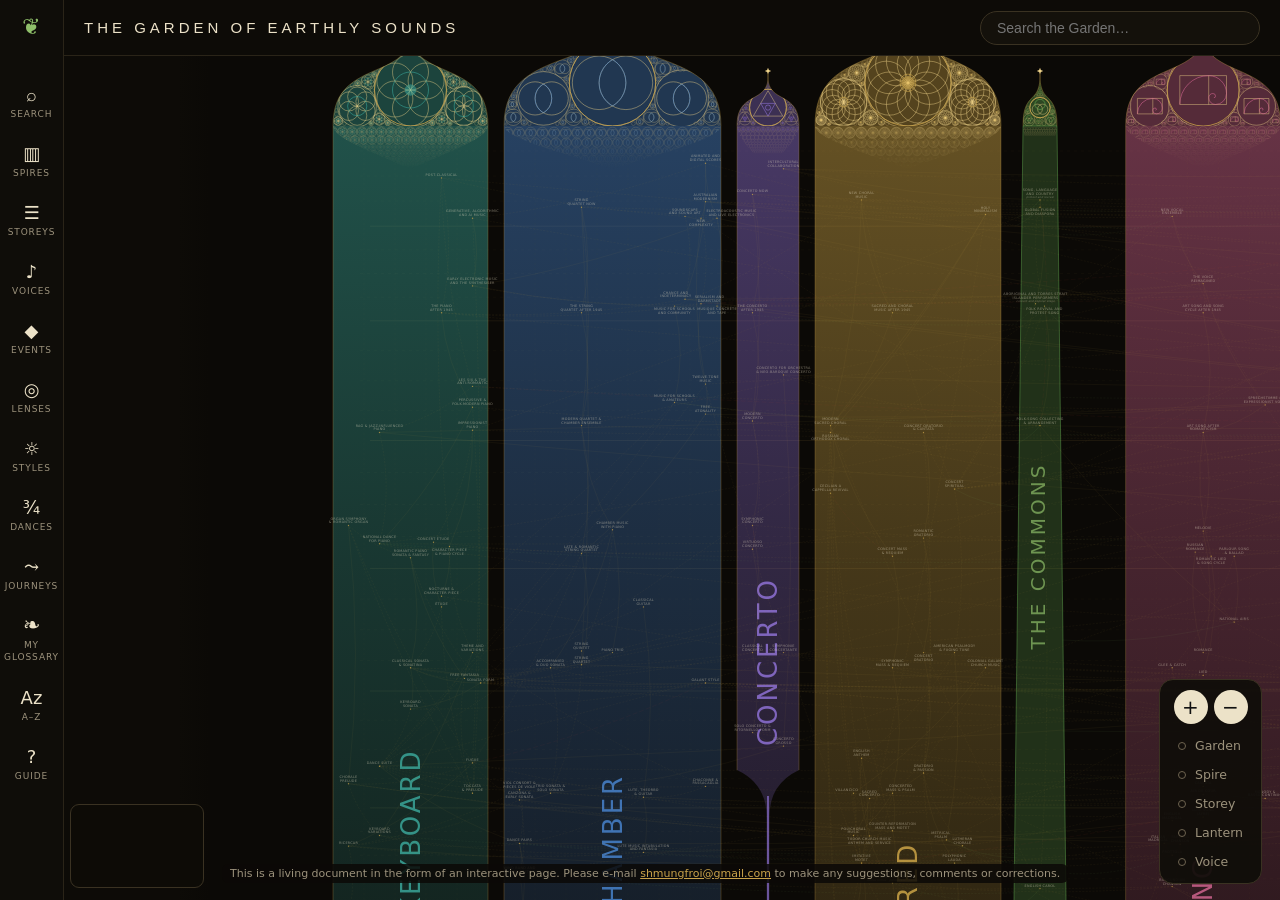
==== index.html @ 053114bb "The Nursery: first working version (WIP, not for main) The Branches and the Fruits with its first jo" ====
<!DOCTYPE html>
<html lang="en"><head><meta charset="utf-8"><link rel="icon" href="data:,"><meta name="viewport" content="width=device-width,initial-scale=1">
<title>The Garden of Earthly Sounds · 2D map</title>
<style>
@font-face{font-family:Outfit;src:url(fonts/Outfit-Regular.ttf)}
@font-face{font-family:Outfit;font-weight:700;src:url(fonts/Outfit-Bold.ttf)}
@font-face{font-family:"Poiret One";src:url(fonts/PoiretOne-Regular.ttf)}
:root{--ink:#0b0906;--panel:#12100b;--line:#2a2418;--gold:#c9a24a;--goldhi:#f0d48a;--ivory:#ece2c8;--muted:#9c927c;--red:#c8473b;--green:#8fbf6a;--rail:64px;--gut:146px;--top:56px}
*{box-sizing:border-box}
html,body{margin:0;height:100%;overflow:hidden;background:var(--ink);color:var(--ivory);font-family:Outfit,system-ui,sans-serif}
button{font:inherit;color:inherit}
.disp{font-family:"Poiret One",Outfit,sans-serif}

/* the map */
#map{position:absolute;left:calc(var(--rail) + var(--gut));top:var(--top);width:calc(100vw - var(--rail) - var(--gut));height:calc(100vh - var(--top));touch-action:none;cursor:grab;display:block}
body.pan #map{width:calc(100vw - var(--rail) - var(--gut) - 420px)}
#map.drag{cursor:grabbing}
#map #chrome,#map #gut text{display:none}
#map .fm{cursor:pointer} #map .crown{transition:opacity .25s} #map .lk,#map #evlayer path,#map #lens path{pointer-events:none}
#map .fm text{transition:opacity .25s}
#map.far .fm:not(.soil) text{opacity:0}
#map.far .fm.on:not(.soil) text,#map.far .fm.me:not(.soil) text,#map.far .fm.rtn:not(.soil) text{opacity:1}
#map.far .fm.on.fade:not(.soil) text{opacity:var(--fo,1)}      /* in a big web seen from afar, names fade with distance from the source */
#map .fm.rtn text{fill:var(--ivory);fill-opacity:1}
#map.near .famname{opacity:0;transition:opacity .3s}
#map.near .fm .moundname,#map.near .fm.on .moundname{opacity:0}
#map .famname{transition:opacity .3s}
/* focus: everything falls quiet, the chosen web lights in gold */
#map.focus .fm:not(.on):not(.me){opacity:.2}
#map.focus .lk{stroke-opacity:.035}
#map .lk.on{stroke:var(--goldhi);stroke-opacity:.95;stroke-width:.75}
#map .lk.on.i{stroke-width:.55;stroke-dasharray:.6 2.4}
#map .lk.on.r{stroke:var(--red)}
#map .lk.on.c{stroke:var(--green)}
#map .fm.on text{fill:var(--ivory);fill-opacity:1;opacity:1}
#map .fm.on circle{fill:var(--goldhi);fill-opacity:1}
#map .fm.me text{fill:var(--goldhi);fill-opacity:1;font-weight:700;opacity:1}
#map .fm.me circle{fill:var(--goldhi);fill-opacity:1;r:1.4px}
#map .fm:not(.soil):hover text{fill:var(--goldhi)}
#map .fm.hid text{opacity:0!important}

/* the frame: fixed on every side */
.rail{position:absolute;left:0;top:0;bottom:0;width:var(--rail);background:#0f0d09;border-right:1px solid var(--line);padding-top:72px;z-index:5}
.rail .logo{position:absolute;top:14px;left:0;width:100%;text-align:center;font-size:22px;color:var(--green)}
.rail button{all:unset;display:flex;flex-direction:column;align-items:center;gap:4px;width:100%;padding:12px 0;cursor:pointer;color:var(--ivory);font-size:18px}
.rail button small{font-size:9px;letter-spacing:.9px;color:var(--muted);text-transform:uppercase}
.rail button:hover,.rail button.on{color:var(--goldhi)} .rail button:focus-visible{outline:1px solid var(--gold)}
.top{position:absolute;left:var(--rail);right:0;top:0;height:var(--top);display:flex;align-items:center;gap:24px;padding:0 20px;background:#0d0b07;border-bottom:1px solid var(--line);z-index:8}
.top .t{letter-spacing:4px;font-size:15px;white-space:nowrap;color:var(--ivory)}
.crumbs{display:flex;align-items:center;gap:2px;font-size:13px;color:var(--muted);white-space:nowrap;overflow:hidden}
.crumbs button{all:unset;cursor:pointer;padding:3px 5px;border-radius:5px} .crumbs button:hover{color:var(--ivory);background:#1d1910}
.crumbs button.last{color:var(--goldhi)} .crumbs em{font-style:normal;color:#5d5546}
.search{margin-left:auto;position:relative}
.search input{width:280px;height:34px;border-radius:17px;border:1px solid #3a3222;background:#14110b;color:var(--ivory);padding:0 16px;font:14px Outfit,sans-serif;outline:none}
.search input:focus{border-color:var(--gold)}
#res{display:none;flex-direction:column;position:absolute;right:0;top:40px;width:340px;max-height:60vh;overflow:auto;background:var(--panel);border:1px solid #3a3222;border-radius:12px;display:none;z-index:9;padding:6px}
#res button{all:unset;display:block;width:100%;padding:7px 10px;border-radius:7px;cursor:pointer;font-size:14px}
#res button small{display:block;color:var(--muted);font-size:11.5px}
#res button:hover,#res button:focus{background:#221d13;outline:none}
.gut{position:absolute;left:var(--rail);top:var(--top);bottom:0;width:var(--gut);background:linear-gradient(90deg,#0d0b07 78%,#0d0b0700);z-index:3;pointer-events:none}
.era{position:absolute;left:var(--rail);width:calc(var(--gut) - 44px);text-align:right;z-index:4;cursor:pointer;line-height:1.15;padding:2px 0}
.era b{display:block;font-weight:400;font-size:12px;letter-spacing:1.8px;color:var(--gold)}
.era span{font-size:10px;color:var(--muted)}
.era:hover b,.era.cur b{color:var(--goldhi)} .era.cur b{text-decoration:underline;text-underline-offset:4px;text-decoration-color:#5d5546}
.tick{position:absolute;left:calc(var(--rail) + var(--gut) - 10px);width:10px;border-top:1px solid #4a4030;z-index:4}
.fam{position:absolute;top:var(--top);height:26px;display:flex;align-items:center;justify-content:center;font-size:11px;letter-spacing:2.4px;border-bottom:2px solid;background:#0d0b07e8;z-index:4;white-space:nowrap;cursor:pointer;overflow:visible}
.fam.n{font-size:9.5px;letter-spacing:.8px} .fam:hover,.fam.cur{background:#1a160e}
.mm{position:absolute;left:calc(var(--rail) + 6px);bottom:12px;width:calc(var(--gut) - 12px);height:84px;border:1px solid #3a3222;border-radius:9px;background:#0d0b07ee;z-index:5;overflow:hidden;cursor:pointer}
.mm svg{width:100%;height:100%;display:block}
.ladder{position:absolute;right:18px;bottom:16px;display:flex;flex-direction:column;gap:2px;background:#0f0d09ee;border:1px solid #3a3222;border-radius:14px;padding:8px;z-index:5}
body.pan .ladder{right:438px}
.ladder .pm{display:flex;gap:6px;justify-content:center;margin:2px 0 6px}
.ladder .pm button{all:unset;width:34px;height:34px;border-radius:50%;background:var(--ivory);color:#111;display:flex;align-items:center;justify-content:center;font-size:20px;cursor:pointer}
.ladder .pm button:hover{background:var(--goldhi)}
.ladder .rung{all:unset;display:flex;align-items:center;gap:9px;font-size:12.5px;color:var(--muted);padding:6px 10px;border-radius:8px;cursor:pointer}
.ladder .rung i{width:8px;height:8px;border-radius:50%;border:1.5px solid #6d6350}
.ladder .rung:hover{color:var(--ivory)} .ladder .rung.cur{color:#111;background:var(--goldhi)} .ladder .rung.cur i{border-color:#111;background:#111}
#hint{position:absolute;left:50%;bottom:30px;transform:translateX(-50%);background:#15120b;border:1px solid var(--gold);border-radius:18px;padding:7px 16px;font-size:14px;display:none;z-index:6;cursor:pointer;white-space:nowrap}
#hint .open{color:var(--goldhi);margin-left:4px} #hint .esc{color:var(--muted);font-size:11.5px;margin-left:12px;padding-left:12px;border-left:1px solid #3a3222} #hint:hover .open{text-decoration:underline}
#hint b{color:var(--goldhi);font-weight:500} #hint:hover{background:#221d13}
aside{position:absolute;right:0;top:var(--top);bottom:0;width:420px;background:var(--panel);border-left:1px solid var(--line);padding:22px 26px 40px;overflow:auto;z-index:6;display:none;font-size:14.5px;line-height:1.58}
body.pan aside{display:block}
aside .x{position:absolute;right:14px;top:14px;all:unset;position:absolute;right:16px;top:14px;width:30px;height:30px;border-radius:50%;border:1px solid #3a3222;display:flex;align-items:center;justify-content:center;cursor:pointer}
aside .k{padding-right:40px;font-size:10.5px;letter-spacing:2px;color:var(--muted);text-transform:uppercase}
aside h1{font:400 30px "Poiret One",Outfit,sans-serif;letter-spacing:1px;margin:8px 0 2px;color:var(--goldhi);line-height:1.15}
aside .d{color:var(--muted);margin:0 0 10px}
aside .tags span{font-size:11px;color:#111;border-radius:10px;padding:2px 9px;margin:0 6px 6px 0;display:inline-block}
aside h4{font-size:10.5px;letter-spacing:2px;color:var(--gold);font-weight:500;margin:18px 0 7px;text-transform:uppercase}
aside .chips button{all:unset;display:inline-block;border:1px solid #3a3222;border-radius:13px;padding:2px 11px;margin:0 6px 7px 0;font-size:13px;cursor:pointer}
aside .chips button:hover{border-color:var(--gold);color:var(--goldhi)}
aside ol{padding-left:18px;margin:0} aside li{margin-bottom:6px} aside li small{color:var(--muted)}
aside b{color:var(--goldhi);font-weight:500}
.sheet{position:absolute;left:var(--rail);top:var(--top);width:300px;max-height:calc(100% - var(--top) - 20px);overflow:auto;background:var(--panel);border:1px solid #3a3222;border-left:0;border-radius:0 12px 12px 0;z-index:7;display:none;padding:12px}
.sheet.open{display:block}
.sheet h3{font:400 15px "Poiret One",sans-serif;letter-spacing:2px;color:var(--gold);margin:4px 6px 10px}
.sheet button{all:unset;display:block;width:100%;padding:6px 8px;border-radius:7px;cursor:pointer;font-size:14px}
.sheet button:hover{background:#221d13;color:var(--goldhi)} .sheet button small{color:var(--muted);margin-left:6px}
.sheet p{font-size:13.5px;line-height:1.55;margin:6px}
.sheet .sw{display:inline-block;width:22px;border-top:2px solid var(--gold);vertical-align:middle;margin-right:8px}
aside .x{z-index:2}
aside a{color:var(--goldhi)} aside a:hover{color:var(--ivory)}
aside .lin{font-size:12px;color:var(--muted);margin:4px 0 12px}
aside .alias{font-style:italic;color:var(--muted);margin:-6px 0 8px}
aside .tags{display:flex;flex-wrap:wrap;align-items:center;gap:6px;margin:4px 0 6px}
aside .tags span{color:#fff;margin:0}
aside .tags .mn{background:none;color:var(--ivory);border:1px solid #3a3222;border-radius:10px}
aside .kind-b{all:unset;cursor:pointer;font-size:11px;border:1px solid var(--gold);color:var(--gold);border-radius:10px;padding:1px 9px}
aside .kdef{font-size:13px;background:#1a160e;border-left:2px solid var(--gold);padding:8px 10px;margin:6px 0}
aside .kdef cite{display:block;font-size:11px;color:var(--muted);margin-top:4px}
aside .cnotice,aside .pnotice{font-size:13px;background:#24120f;border:1px solid #6b2a22;border-radius:8px;padding:9px 11px;margin:10px 0}
aside .voice{margin:12px 0;padding:6px 14px;border-left:2px solid var(--green);font-style:italic}
aside .voice cite{display:block;font-style:normal;font-size:12px;color:var(--muted)}
aside .brief{margin-top:10px}
aside h3{font:400 17px "Poiret One",Outfit,sans-serif;letter-spacing:2.4px;color:var(--gold);text-transform:uppercase;margin:24px 0 10px;padding-top:12px;border-top:1px solid var(--line)}
aside .plist{padding-left:20px} aside .plist li{margin-bottom:12px}
aside .plist b{font-weight:500;color:var(--ivory)} aside .plist .core{color:var(--goldhi);font-style:normal}
aside .plist .by{display:block;font-size:12.5px;color:var(--muted)} aside .plist .wn{font-size:12.5px;margin:2px 0}
aside .acts{display:flex;flex-wrap:wrap;gap:6px;margin-top:4px}
aside .acts a,aside .acts .pending{font-size:12px;border:1px solid #3a3222;border-radius:12px;padding:1px 10px;color:var(--goldhi);text-decoration:none}
aside .acts a:hover{border-color:var(--gold)} aside .acts .pending{color:var(--muted)} aside .acts .sp{color:var(--green)}
aside .pnote,aside .status,aside .nsw-note{font-size:12px;color:var(--muted)}
aside .hear{padding-left:18px} aside .hear li{margin-bottom:4px}
aside .els{display:flex;flex-wrap:wrap;gap:6px;margin:10px 0}
aside .els>button{all:unset;cursor:pointer;font-size:12.5px;border:1px solid var(--gold);color:var(--goldhi);border-radius:13px;padding:2px 11px}
aside .els>button.more{border-style:dashed;color:var(--ivory)} aside .els>button[aria-expanded=true]{background:var(--gold);color:#111}
aside .ecard-slot{flex:1 1 100%}
aside .ecard,aside .gdef{position:relative;background:#1a160e;border:1px solid #3a3222;border-radius:10px;padding:10px 32px 10px 12px;margin:6px 0;font-size:13.5px}
aside .edef{color:var(--muted);font-size:13px} aside .gex{font-style:italic;color:var(--muted)}
aside .gx{all:unset;cursor:pointer;position:absolute;right:10px;top:6px;color:var(--muted)}
aside .ecard .tags span,aside .ecard .tags .kw{font-size:12px;border:1px solid #3a3222;border-radius:10px;padding:1px 8px;color:var(--ivory);background:none}
aside button.kw{all:unset;cursor:pointer;color:var(--goldhi);border-bottom:1px dotted var(--gold)}
aside .gel{display:inline-flex;gap:4px;margin-left:6px} aside .gel i{font-style:normal;font-size:10.5px;color:var(--green);border:1px solid #3d5a2c;border-radius:8px;padding:0 6px}
aside .box{background:#15120b;border:1px solid #3a3222;border-radius:10px;padding:10px 12px;margin:10px 0}
aside .box small{display:block;font-size:10.5px;letter-spacing:1.6px;text-transform:uppercase;color:var(--gold);margin-bottom:4px}
aside .box.q{border-color:#6b2a22} aside .box.q small{color:#e3796d}
aside .qs{padding-left:20px} aside .qs li{margin-bottom:16px}
aside .qm{display:flex;flex-wrap:wrap;align-items:center;gap:6px;font-size:11px}
aside .qm .st{background:var(--gold);color:#111;border-radius:8px;padding:0 7px}
aside .qm .crs{border:1px solid #6b2a22;color:#e3796d;border-radius:8px;padding:0 7px}
aside .qm .verb{color:var(--goldhi);text-transform:uppercase;letter-spacing:1.2px}
aside .qt{margin:4px 0} aside .m1y11{font-size:13px;color:var(--muted)} aside .lw{font-size:12.5px;color:var(--muted)}
aside .lw a{color:var(--goldhi)}
aside details summary{cursor:pointer;color:var(--goldhi);font-size:13px;margin:6px 0}
aside .research{margin:8px 0 2px;padding:6px 12px;border-left:2px solid var(--green);background:#11140c;border-radius:0 8px 8px 0} aside .research small{display:block;font-size:10.5px;letter-spacing:1.6px;text-transform:uppercase;color:var(--green)} aside .research p{margin:3px 0 0;font-size:13.5px;line-height:1.5}
aside details.sec{border-top:1px solid var(--line);margin-top:20px;padding-top:10px}
aside details.sec>summary{font:400 17px "Poiret One",Outfit,sans-serif;letter-spacing:2.4px;color:var(--gold);text-transform:uppercase}
aside details.nsw{background:#14120c;border:1px solid #3a3222;border-radius:10px;padding:6px 12px;margin:20px 0 6px}
aside .nsw-in{font-size:13px} aside .nsw-in ul{padding-left:18px;margin:2px 0 8px} aside .nsw-in code{font-size:11px;color:var(--green)}
aside .nsw-x table{border-collapse:collapse;font-size:12px;width:100%} aside .nsw-x th,aside .nsw-x td{border:1px solid #2a2418;padding:3px 5px;text-align:left;vertical-align:top} aside .nsw-x th{color:var(--gold);font-weight:500} aside .nsw-in h4.cl-h{font-size:11px;letter-spacing:2px;text-transform:uppercase;color:var(--gold);margin:14px 0 4px;font-weight:500} aside .nsw-x select.cl-pick{margin:6px 0;max-width:100%;background:#14120c;color:inherit;border:1px solid #3a3222;border-radius:6px;padding:3px 6px;font:inherit;font-size:12px}
aside .tnote{font-size:13.5px;background:#14120c;border-left:2px solid var(--gold);padding:8px 10px}
aside .people,aside .about{margin:10px 0} aside .people small,aside .about small,aside .conn-g small,aside .thread small{display:block;font-size:10.5px;letter-spacing:1.6px;text-transform:uppercase;color:var(--gold);margin-bottom:2px}
aside .conn-g{margin:10px 0} aside .conn-g ul{list-style:none;padding:0;margin:0}
aside .conn-g li{margin:0 0 8px} aside .conn-g .why{display:block;font-size:12.5px;color:var(--muted);margin-top:2px}
aside .lk-b{all:unset;cursor:pointer;color:var(--goldhi);border-bottom:1px solid #5d5546} aside .lk-b:hover{border-color:var(--gold)}
aside .conn-g .ev{font-weight:500;color:var(--ivory)}
aside .thread{background:#14120c;border:1px solid #3a3222;border-radius:10px;padding:8px 12px;margin:10px 0;font-size:13.5px}
aside .thread-nav{display:flex;justify-content:space-between;gap:10px;font-size:13px}
aside .adapt{font-size:13.5px} aside .adapt em{display:block;color:var(--muted)}
aside .src{font-size:12px;color:var(--muted);padding-left:18px}
aside .respect{font-size:12px;color:var(--muted);border-top:1px solid var(--line);margin-top:24px;padding-top:12px}
#map #thread .thr-glow{fill:none;stroke:var(--goldhi);stroke-opacity:.18;stroke-width:3.2;stroke-linecap:round}
#map #thread .thr-line{fill:none;stroke:var(--goldhi);stroke-opacity:.95;stroke-width:.9;stroke-linecap:round}
#map #thread .thr-ring{fill:none;stroke:var(--goldhi);stroke-width:.6} #map #thread .thr-ring.first{stroke-width:1.1}
aside .voice-b{all:unset;cursor:pointer;color:var(--ivory);border-bottom:1px dotted var(--gold)} aside .voice-b:hover{color:var(--goldhi)}
aside .wins{display:flex;flex-wrap:wrap;gap:6px}
aside .win-b{all:unset;cursor:pointer;font-size:12.5px;border:1px solid #3a3222;border-radius:13px;padding:2px 10px} aside .win-b small{color:var(--muted)}
aside .win-b.core{border-color:var(--gold);color:var(--goldhi)} aside .win-b.wm{box-shadow:inset 3px 0 0 #e46d9c} aside .win-b:hover{background:#221d13}
aside .vt{font-size:11px;border-radius:10px;padding:1px 9px;border:1px solid} aside .vt.w{border-color:#e46d9c;color:#f2a3c2} aside .vt.r{border-color:var(--green);color:var(--green)}
aside .thr{padding-left:20px} aside .thr>li{margin-bottom:14px} aside .thr-h small{color:var(--muted);font-size:12px}
aside .thr-w{margin:6px 0 0 2px;font-size:13.5px} aside .thr-w b{font-weight:500} aside .thr-w .by{display:inline;color:var(--muted);margin-left:6px;font-size:12.5px}
.sheet .vf{width:100%;height:32px;border-radius:16px;border:1px solid #3a3222;background:#14110b;color:var(--ivory);padding:0 12px;font:13.5px Outfit,sans-serif;margin-bottom:8px;outline:none}
.sheet .vopts{display:flex;flex-wrap:wrap;gap:10px;font-size:12.5px;color:var(--muted);margin:0 4px 8px} .sheet .vopts input{accent-color:#c9a24a}
#res .vres{color:var(--goldhi);order:2} #res .eres{order:3} #res .eres{color:#e8c46a}
#evs .evd{all:unset;position:absolute;width:7px;height:7px;transform:rotate(45deg);background:var(--gold);border:1px solid #0b0906;cursor:pointer;z-index:4;opacity:.8}
#evs .evd:hover,#evs .evd.on{background:var(--goldhi);opacity:1;box-shadow:0 0 0 2px #f0d48a55}
#tmark{position:absolute;left:calc(var(--rail) + var(--gut) + 6px);max-width:300px;text-align:left;font-size:11px;color:var(--goldhi);background:#0d0b07;padding:1px 4px;border-radius:4px;display:none;z-index:5;pointer-events:none;white-space:nowrap;overflow:hidden;text-overflow:ellipsis}
#map #timeline{stroke:var(--goldhi);stroke-opacity:.35;stroke-width:.35;stroke-dasharray:2 2;display:none;pointer-events:none}
#map #evlayer .ev-line{stroke:var(--goldhi);stroke-opacity:.55;stroke-width:.5;stroke-dasharray:3 2}
#map #evlayer .ev-link{fill:none;stroke:var(--goldhi);stroke-opacity:.5;stroke-width:.45;stroke-dasharray:1 1.6}
#map #evlayer .ev-ring{fill:none;stroke:var(--goldhi);stroke-width:.6}
aside .ev-b{color:#e8c46a} aside .evto{list-style:none;padding:0} aside .evto li{margin-bottom:8px} aside .evto small{color:var(--muted)}
/* F5 lenses: matching lanterns keep their light and wear a ring; the rest fall quiet */
#map.lensed:not(.focus) .fm:not(.ln):not(.soil){opacity:.22}
#map #lens circle{fill:none;stroke-width:.55;pointer-events:none} #map.focus #lens{opacity:.4}
#map #lens .rt-line{fill:none;stroke:var(--goldhi);stroke-width:.6;stroke-dasharray:2.2 1.6;stroke-opacity:.85}
#map #lens .rt-dot{fill:#0b0906;stroke:var(--goldhi);stroke-width:.5} #map #lens .rt-n{font:700 2.1px Outfit,sans-serif;fill:var(--goldhi);text-anchor:middle;dominant-baseline:central;pointer-events:none}
#lensbar{position:absolute;right:18px;top:calc(var(--top) + 34px);display:none;flex-wrap:wrap;justify-content:flex-end;gap:6px;max-width:calc(100vw - var(--rail) - var(--gut) - 360px);z-index:5}
body.pan #lensbar{right:438px;max-width:calc(100vw - var(--rail) - var(--gut) - 780px)}
#lensbar span{display:inline-flex;align-items:center;gap:6px;font-size:12px;background:#0f0d09ee;border:1px solid #3a3222;border-radius:13px;padding:2px 4px 2px 10px}
#lensbar span i{width:9px;height:9px;border-radius:50%;border:1.6px solid var(--lc)} #lensbar small{color:var(--muted)}
#lensbar button{all:unset;cursor:pointer;width:18px;height:18px;border-radius:50%;text-align:center;line-height:17px;color:var(--muted)} #lensbar button:hover{color:var(--goldhi);background:#221d13}
.sheet .lz{display:flex;align-items:center;gap:10px;padding:7px 8px;border-radius:7px;cursor:pointer;font-size:14px}
.sheet .lz:hover{background:#221d13} .sheet .lz input{accent-color:#c9a24a;margin:0} .sheet .lz i{width:11px;height:11px;border-radius:50%;border:2px solid var(--lc);flex:none}
.sheet .lz small{margin-left:auto;color:var(--muted);font-size:12px;white-space:nowrap}
.sheet h4{font-size:10.5px;letter-spacing:2px;color:var(--gold);font-weight:500;margin:16px 6px 6px;text-transform:uppercase}
.sheet select{width:100%;height:34px;border-radius:8px;border:1px solid #3a3222;background:#14110b;color:var(--ivory);font:13px Outfit,sans-serif;padding:0 8px;outline:none} .sheet select:focus{border-color:var(--gold)}
.sheet select option,.sheet select optgroup{background:#14110b;color:var(--ivory)}
.sheet .nres{font-size:12.5px;color:var(--muted);margin:8px 6px} .sheet .nres b{color:var(--goldhi);font-weight:500}
.sheet .stops button{font-size:13px;padding:5px 8px} .sheet .stops button em{font-style:normal;color:var(--gold);margin-right:8px;font-size:11.5px}
.sheet .lnote{font-size:12px;color:var(--muted);margin:12px 6px 0;line-height:1.5}
#map #hit path{fill:none;stroke:#000;stroke-opacity:0;stroke-width:14px;vector-effect:non-scaling-stroke;pointer-events:stroke;cursor:pointer}
#map .lk.hov{stroke-width:1.5!important;stroke-opacity:1!important} #map #lens .rt-line.hov{stroke-width:1.3;stroke-opacity:1;stroke-dasharray:none}
#tip{position:fixed;display:none;z-index:20;pointer-events:none;background:#15120b;border:1px solid var(--gold);border-radius:9px;padding:5px 10px;font-size:12.5px;max-width:300px;line-height:1.35}
#tip b{color:var(--goldhi);font-weight:500} #tip small{display:block;color:var(--muted);font-size:11px}
aside .routes{margin:10px 0 4px} aside .routes small{display:block;font-size:10.5px;letter-spacing:1.6px;text-transform:uppercase;color:var(--gold);margin-bottom:4px}
aside .rt-b{all:unset;cursor:pointer;display:block;border:1px solid #3a3222;border-radius:9px;padding:5px 10px;margin:0 0 6px;font-size:13px} aside .rt-b:hover{border-color:var(--gold)}
aside .rt-b em{display:block;font-style:normal;font-size:11.5px;color:var(--goldhi)}
aside .rt-leave{all:unset;cursor:pointer;font-size:11.5px;color:var(--muted);margin-top:4px} aside .rt-leave:hover{color:var(--ivory)}
#res .rres{order:4;color:var(--ivory)} #res .rres small{color:var(--gold)} #res .wres{order:5;color:var(--ivory)} #res .none{padding:8px 10px;font-size:13px;color:var(--muted)}
/* search: dances, terms and card text (19 Nov) */
#res .dres,#res .gres{order:1;color:var(--ivory)} #res .dres small,#res .gres small{color:var(--gold)} #res .mres{order:6;color:var(--muted);font-style:italic} #res .mres small{font-style:normal}
.sheet .tp-h{margin:2px 6px 2px;display:flex;flex-wrap:wrap;align-items:baseline;gap:4px 8px} .sheet .tp-h b{font-size:18px;font-weight:600;color:var(--ivory)}
.sheet .tp-el{display:inline-flex;gap:4px} .sheet .tp-el i{font-style:normal;font-size:10.5px;color:var(--green);border:1px solid #3d5a2c;border-radius:8px;padding:0 6px}
.sheet .tp-ex{color:var(--muted)} .sheet .tp-k{display:block;font-size:10.5px;letter-spacing:1.6px;text-transform:uppercase;color:var(--gold);margin:14px 6px 4px}
.sheet ul.tp-l{list-style:none;margin:0 6px;padding:0} .sheet ul.tp-l li{position:relative;margin:0 0 4px;padding-left:16px;font-size:13px;line-height:1.45} .sheet ul.tp-l li::before{content:"";position:absolute;left:0;top:.74em;width:8px;border-top:1px solid var(--gold)}
.sheet button.tp-go{display:inline;width:auto;padding:0;border-radius:0;font-size:13.5px;color:var(--goldhi);border-bottom:1px solid #5d5546} .sheet button.tp-go:hover{background:none;color:var(--ivory);border-color:var(--gold)} .sheet button.tp-go::after{content:"\00a0›";color:var(--gold)}
.sheet button.tp-x{float:right;width:auto;padding:0 8px;margin:-2px -2px 0 6px;font-size:20px;line-height:1.2;color:var(--muted)} .sheet button.tp-x:hover{color:var(--goldhi)}
.sheet .tp-home small{margin-left:6px} .sheet .tp-snip{display:block;margin:2px 0 0;font-size:12px;line-height:1.4;color:var(--muted);white-space:normal}

aside .route{border-color:var(--gold)} aside .route .rname{font-size:12.5px;color:var(--muted);margin:2px 0 6px}
/* F3 styles and form bands */
#map #reach .rl-glow{pointer-events:none} #map #reach .rl-edge{fill:none;stroke:var(--goldhi);stroke-opacity:.35;stroke-width:.3;stroke-dasharray:1.2 1.4;pointer-events:none}
#map #reach .rb-rib{fill:none;stroke:var(--goldhi);stroke-width:.5;stroke-opacity:.85;stroke-dasharray:2 1.4;pointer-events:none} #map #reach .rb-ribu{fill:none;stroke:#0b0906;stroke-width:1.4;stroke-opacity:.5;pointer-events:none}
#map #reachspots .rb-knot{fill:none;stroke:var(--goldhi);stroke-width:.9} #map #reachspots .rb-knotu{fill:none;stroke:#0b0906;stroke-width:1.6;stroke-opacity:.7}
#map #reachspots .spot{cursor:pointer} #map #reachspots .spot:hover .sun,#map #reachspots .spot:hover .rb-knot{stroke:#fff;fill:#fff} #map #reachspots .sun{fill:var(--goldhi);stroke:#0b0906;stroke-width:.25}
#map #reachspots .spot .hitc{fill:#000;fill-opacity:0}
aside .reach-note{font-size:12.5px;color:var(--muted)} aside .reach{list-style:none;padding:0;margin:0} aside .reach li{margin:0 0 10px;font-size:13.5px} aside .reach .rx{color:var(--ivory)} aside .reach .why{display:block;font-size:12.5px;color:var(--muted);margin-top:2px}
.sheet .sg{font-size:10.5px;letter-spacing:2px;color:var(--gold);text-transform:uppercase;margin:12px 6px 4px}
/* makers of the Now storey: a star for every composer of today's music */
#map #stars .st{cursor:pointer} #map #stars .st path{fill:var(--ivory);fill-opacity:.85} #map #stars .st .hitc{fill:#000;fill-opacity:0}
#map #stars .st:hover path,#map #stars .st.me path{fill:var(--goldhi);fill-opacity:1}
#map #stars .stn{font:500 1.55px Outfit,sans-serif;fill:var(--ivory);fill-opacity:.75;display:none;pointer-events:none;dominant-baseline:central}
#map.closer #stars .stn{display:block} #map.closer #stars .stn.hid{display:none} #map #stars .st.me .stn{fill:var(--goldhi);fill-opacity:1;display:block}
#map.focus #stars .st:not(.me){opacity:.35}
/* living stems: a Now lantern's line up to its latest work */
#map #lstems line{stroke-width:.32;stroke-linecap:round;stroke-opacity:.42} #map #lstems circle{fill-opacity:.6} #map.focus #lstems{opacity:.3} #map #lstems .on line{stroke-opacity:.9} #map #lstems .on circle{fill-opacity:1}
#foot{position:absolute;left:calc(var(--rail) + var(--gut) + 12px);bottom:6px;font-size:11px;color:var(--muted);z-index:4;background:#0b0906d9;border-radius:6px;padding:2px 8px;max-width:calc(100vw - var(--rail) - var(--gut) - 220px);line-height:1.4}
#foot a{color:var(--gold)} #foot a:hover{color:var(--goldhi)} body.pan #foot{max-width:calc(100vw - var(--rail) - var(--gut) - 640px)}
aside .living{font-size:12px;color:var(--muted);margin-top:6px} aside .living a{color:var(--goldhi)}
/* the commons: the seed answers the pointer, and a short note explains what lights up */
#map .seedring{stroke:#8fd06a;stroke-width:1.2;stroke-opacity:0;transition:stroke-opacity .25s,r .25s} #map .fm.soil:hover .seedring,#map .fm.soil.me .seedring{stroke-opacity:.9}
#cpop{position:absolute;z-index:9;width:340px;padding:14px 18px 12px;background:#0f0d09f2;border:1px solid #6fbf5a;border-radius:12px;pointer-events:none;opacity:0;transform:translateY(6px);transition:opacity .25s,transform .25s}
#cpop.show{opacity:1;transform:none} #cpop h4{margin:0 0 2px;font:400 19px 'Poiret One',serif;letter-spacing:3px;color:#a9dc8c;text-transform:uppercase}
#cpop .k{font-size:10.5px;letter-spacing:2px;text-transform:uppercase;color:var(--gold);margin-bottom:8px} #cpop p{margin:0 0 7px;font-size:13px;line-height:1.5;color:var(--ivory)}
#cpop .ends{font-size:12px;color:var(--muted)} #cpop .ends b{color:var(--goldhi);font-weight:500} #cpop .go{font-size:11.5px;color:#a9dc8c;margin-top:4px}
/* pin, trace and the trail */
#map .lk.trace{stroke-width:1.6!important;stroke-opacity:1!important;stroke:var(--goldhi)!important}
#map .fm.traced text{opacity:1!important;fill:var(--goldhi)} #map.far .fm.on.fade:hover text{opacity:1}
#map #trailg .tr-line{fill:none;stroke:#ece2c8;stroke-width:.55;stroke-dasharray:.8 1.4;stroke-linecap:round;stroke-opacity:.9;pointer-events:none}
#map #trailg .tr-dot{fill:#0b0906;stroke:#ece2c8;stroke-width:.45} #map #trailg .tr-n{font:700 2px Outfit,sans-serif;fill:#ece2c8;text-anchor:middle;dominant-baseline:central;pointer-events:none}
#trail{position:absolute;left:calc(var(--rail) + var(--gut) + 12px);bottom:6px;display:none;align-items:center;gap:6px;z-index:5;max-width:calc(100vw - var(--rail) - var(--gut) - 220px);overflow-x:auto;scrollbar-width:thin;background:#0b0906d9;border:1px solid #3a3222;border-radius:16px;padding:3px 6px 3px 12px}
body.pan #trail{max-width:calc(100vw - var(--rail) - var(--gut) - 640px)} body.trailing #trail{display:flex} body.trailing #foot{bottom:44px} #foot{transition:opacity .25s} body.pinned #foot{opacity:0;pointer-events:none}
#trail .tl{font-size:10.5px;letter-spacing:2px;text-transform:uppercase;color:var(--gold);white-space:nowrap;margin-right:4px}
#trail .tc{all:unset;cursor:pointer;display:inline-flex;align-items:center;gap:5px;white-space:nowrap;font-size:12.5px;color:var(--ivory);border:1px solid #3a3222;border-radius:12px;padding:2px 4px 2px 8px}
#trail .tc:hover{border-color:var(--gold)} #trail .tc em{font-style:normal;color:var(--gold);font-size:11px} #trail .tc.new{border-color:var(--goldhi);box-shadow:0 0 0 2px #f0d48a44}
#trail .tc i{font-style:normal;color:var(--muted);padding:0 3px;border-radius:50%} #trail .tc i:hover{color:var(--goldhi)} #trail .tsep{color:#5a4f38}
#trail .tclr{all:unset;cursor:pointer;font-size:11.5px;color:var(--muted);white-space:nowrap;padding:2px 6px} #trail .tclr:hover{color:var(--ivory)}
/* journeys */
aside .cact{position:absolute;right:56px;top:14px;display:flex;gap:6px;z-index:2} aside .cact .share{position:static} aside > .k{padding-right:230px}
#trail .ttask{font-size:11px;color:var(--ivory);border:1px dashed var(--gold);border-radius:10px;padding:1px 8px;white-space:nowrap} #trail .ttask.done{background:var(--gold);color:#111;border-style:solid}
#map #trailg .tr-b.cur .tr-dot{fill:var(--goldhi);stroke:var(--goldhi)} #map #trailg .tr-b.cur .tr-n{fill:#111}
body.walking #trail,body.jmode #trail{display:none!important}
aside .jr-title,aside .jr-by,aside .jr-num{width:100%;height:36px;border-radius:8px;border:1px solid #3a3222;background:#14110b;color:var(--ivory);font:15px Outfit,sans-serif;padding:0 10px;margin:4px 0 6px;outline:none} aside .jr-title{font:22px "Poiret One",sans-serif;height:42px}
aside .jr-title:focus,aside .jr-by:focus,aside .jr-note:focus,aside .jr-w:focus,aside .jr-num:focus{border-color:var(--gold)}
aside .jr-task{background:#1a160e;border-left:2px solid var(--gold);padding:8px 12px;margin:10px 0;border-radius:0 8px 8px 0;font-size:13.5px} aside .jr-tk{font-size:10.5px;letter-spacing:2px;text-transform:uppercase;color:var(--gold)} aside .jr-task p{margin:4px 0}
aside .jr-task ul{list-style:none;padding:0;margin:6px 0 0;color:var(--muted)} aside .jr-task li.ok{color:var(--green)}
aside .jr-stops{list-style:none;padding:0;margin:10px 0} aside .jr-stop{border-top:1px solid #2a2418;padding:12px 0}
aside .jr-hd{display:flex;align-items:baseline;gap:8px} aside .jr-hd em{font-style:normal;font-size:11px;font-weight:700;background:var(--gold);color:#111;border-radius:50%;min-width:20px;height:20px;display:inline-flex;align-items:center;justify-content:center;transform:translateY(-1px)}
aside .jr-nm{all:unset;cursor:pointer;font-size:16px;color:var(--ivory)} aside .jr-nm:hover{color:var(--goldhi)} aside .jr-hd small{color:var(--muted);font-size:12px}
aside .jr-ctl{margin-left:auto;display:flex;gap:2px} aside .jr-ctl button{all:unset;cursor:pointer;width:24px;height:24px;text-align:center;border-radius:6px;color:var(--muted)} aside .jr-ctl button:hover:not(:disabled){color:var(--goldhi);background:#221d13} aside .jr-ctl button:disabled{opacity:.25;cursor:default}
aside .jr-line{font-style:italic;color:var(--muted);font-size:13px;margin:3px 0 6px 28px} aside .jr-line.big{font-size:14.5px;margin:12px 0 2px;color:var(--gold)}
aside .jr-w,aside .jr-add{width:calc(100% - 28px);margin-left:28px;height:32px;border-radius:8px;border:1px solid #3a3222;background:#14110b;color:var(--ivory);font:13px Outfit,sans-serif;padding:0 6px;outline:none} aside .jr-add{width:100%;margin:12px 0 0;border-style:dashed}
aside .jr-note{width:calc(100% - 28px);margin:6px 0 0 28px;border-radius:8px;border:1px solid #3a3222;background:#14110b;color:var(--ivory);font:14px/1.45 Outfit,sans-serif;padding:7px 9px;resize:vertical;outline:none}
aside label.jr-f .jr-note,aside label.jr-f .jr-w{width:100%;margin-left:0} aside label.jr-f{display:block;margin:10px 0 4px} aside label.jr-f>span{display:block;font-size:11px;letter-spacing:1.5px;text-transform:uppercase;color:var(--gold)} aside .jr-num{width:90px}
aside .jr-chk{display:flex;gap:8px;align-items:center;font-size:14px;margin:12px 0} aside .jr-chk input{accent-color:#c9a24a}
aside .jr-cnt{font-size:11px;color:var(--muted);text-align:right}
aside .jr-act{display:flex;flex-wrap:wrap;gap:8px;margin:16px 0 8px} aside .jr-b{all:unset;cursor:pointer;font-size:13px;border:1px solid #3a3222;border-radius:16px;padding:6px 14px} aside .jr-b:hover:not(:disabled){border-color:var(--gold);color:var(--goldhi)} aside .jr-b.gold{background:var(--gold);color:#111;border-color:var(--gold)} aside .jr-b.gold:hover:not(:disabled){background:var(--goldhi);color:#111} aside .jr-b:disabled{opacity:.4;cursor:default}
aside .jr-del{all:unset;cursor:pointer;font-size:12.5px;color:#d07a6e;padding:6px 6px;margin-left:auto} aside .jr-del:hover{text-decoration:underline}
aside .jr-small,aside .jr-empty{font-size:12px;color:var(--muted)}
aside .jr-jt{font:400 30px/1.15 "Poiret One",sans-serif;margin:6px 0 2px} aside .jr-stopname{font:400 26px "Poiret One",sans-serif;margin:4px 0 0;color:var(--goldhi)}
aside .jr-dots{display:flex;flex-wrap:wrap;gap:5px;margin:12px 0 4px} aside .jr-dots button{all:unset;cursor:pointer;width:24px;height:24px;border-radius:50%;border:1px solid #3a3222;font-size:11px;display:flex;align-items:center;justify-content:center;color:var(--muted)} aside .jr-dots button:hover{border-color:var(--gold);color:var(--ivory)} aside .jr-dots button.cur{background:var(--goldhi);color:#111;border-color:var(--goldhi)}
aside .jr-work{margin:12px 0 4px;font-size:15px} aside .jr-work .ic{color:var(--gold);margin-right:8px}
aside .jr-q{margin:12px 0;padding:6px 14px;border-left:2px solid var(--green);font-size:16px;line-height:1.5} aside .jr-q cite{display:block;font-style:normal;font-size:12px;color:var(--muted);margin-top:4px}
aside .jr-brief{font-size:13.5px;color:var(--muted)} aside .jr-nav{display:flex;justify-content:space-between;margin:18px 0 4px}
aside .jr-prompt{font-size:16px;line-height:1.55} aside .jr-rules{padding-left:18px;color:var(--ivory);font-size:14px} aside .jr-rules li{margin:5px 0}
#toast .undo{all:unset;cursor:pointer;margin-left:10px;color:#111;background:var(--goldhi);border-radius:10px;padding:1px 10px;font-size:12.5px} #toast .undo:hover{background:var(--ivory)}
.sheet .jreset{border:1px solid var(--gold);background:#1a160e;margin:4px 0 8px;color:var(--goldhi)} .sheet .jreset small{display:block;margin:2px 0 0!important;color:var(--muted)} .sheet .jreset:disabled{opacity:.45;cursor:default}
.sheet .jbig{border:1px dashed var(--gold);margin:8px 0;color:var(--ivory)} .sheet .jbig:disabled{opacity:.45;cursor:default}
.sheet .jrow{display:flex;align-items:center;gap:4px} .sheet .jrow>button:first-child{flex:1;min-width:0} .sheet .jrow small{display:block;margin:0!important;font-size:11.5px}
.sheet .jrow .jx{all:unset;cursor:pointer;flex:none;font-size:11.5px;color:var(--gold);padding:4px 6px;border-radius:6px} .sheet .jrow .jx:hover{background:#221d13;color:var(--goldhi)}
@media (max-width:760px){aside .cact{position:static;justify-content:flex-end;margin:-4px 40px 6px 0} aside > .k{padding-right:0}}
/* F6: sharing, access, touch, phone */
.vh{position:absolute!important;width:1px;height:1px;overflow:hidden;clip:rect(0 0 0 0);white-space:nowrap}
.skip{position:absolute;left:8px;top:-60px;z-index:30;background:var(--goldhi);color:#111;padding:8px 14px;border-radius:8px;text-decoration:none;font-size:14px} .skip:focus{top:8px}
button:focus-visible,a:focus-visible,.sheet .lz:focus-within{outline:2px solid var(--goldhi);outline-offset:2px} #map:focus,#map:focus-visible{outline:none} #map.kbd:focus{outline:1px solid rgba(201,162,74,.55);outline-offset:-2px}      /* frame only for Tab users (19 Nov) */
aside .share{all:unset;position:absolute;right:56px;top:14px;height:30px;padding:0 12px;border-radius:15px;border:1px solid #3a3222;font-size:12px;color:var(--muted);cursor:pointer;display:flex;align-items:center;gap:6px;z-index:2} aside .share:hover{color:var(--goldhi);border-color:var(--gold)}
#trail .tsh{all:unset;cursor:pointer;font-size:11.5px;color:var(--gold);white-space:nowrap;padding:2px 6px} #trail .tsh:hover{color:var(--goldhi)}
#trail.shared{border-color:var(--gold)} #trail.shared .tl{color:var(--goldhi)}
#toast{position:fixed;left:50%;top:calc(var(--top) + 14px);transform:translateX(-50%);background:#15120b;border:1px solid var(--gold);border-radius:14px;padding:6px 14px;font-size:13px;z-index:30;display:none;max-width:92vw}
#toast input{width:min(520px,80vw);background:#0b0906;border:1px solid #3a3222;border-radius:6px;color:var(--ivory);font:12px Outfit,sans-serif;padding:4px 6px;margin-top:6px;display:block}
.sheet .gfoot{font-size:12px;color:var(--muted);border-top:1px solid #2a2418;padding-top:10px;margin-top:14px} .sheet .gfoot a{color:var(--gold)}
@media (max-width:760px){
  :root{--rail:0px;--gut:0px;--top:50px;--bar:58px}
  .rail{top:auto;bottom:0;right:0;width:auto;height:var(--bar);padding:0 2px;display:flex;overflow-x:auto;border-right:0;border-top:1px solid var(--line);z-index:9;scrollbar-width:none}
  .rail .logo{display:none} .rail button{width:auto;min-width:0;padding:8px 0 6px;font-size:15px;flex:1 1 0} .rail button small{font-size:7px;letter-spacing:.1px}
  body.trailing .ladder{bottom:calc(var(--bar) + 52px)}
  .top{gap:8px;padding:0 8px} .top .t{font-size:10.5px;letter-spacing:1.6px;white-space:normal;width:84px;line-height:1.2} .crumbs{display:none}
  .search{flex:1;min-width:0} .search input{width:100%;font-size:16px}
  #res{position:fixed;left:6px;right:6px;top:calc(var(--top) + 2px);width:auto;max-height:calc(100dvh - var(--top) - var(--bar) - 12px)}
  #map{left:0;width:100vw;height:calc(100dvh - var(--top) - var(--bar))}
  body.pan #map{width:100vw;height:calc(40dvh - var(--top))}
  aside{top:40dvh;bottom:var(--bar);width:100%;border-left:0;border-top:1px solid var(--gold);border-radius:16px 16px 0 0;padding:18px 18px 30px}
  .gut,#eras,#evs,#tmark,.mm,.tick{display:none!important}
  .ladder{right:8px;bottom:calc(var(--bar) + 10px);padding:5px;border-radius:12px} .ladder .rung{display:none} .ladder .pm{margin:0} body.pan .ladder{display:none}
  .sheet{left:0;right:0;top:auto;bottom:var(--bar);width:auto;max-height:72dvh;border-radius:16px 16px 0 0;border:1px solid #3a3222;border-bottom:0}
  #hint{bottom:calc(var(--bar) + 12px);left:calc(50% - 26px);white-space:normal;text-align:center;max-width:calc(100vw - 80px);font-size:13px;padding:7px 12px}
  #hint .esc{display:block;border:0;margin:3px 0 0;padding:0}
  #trail{left:6px;bottom:calc(var(--bar) + 8px);max-width:calc(100vw - 70px)} body.pan #trail{display:none} body.pinned.trailing #hint{bottom:calc(var(--bar) + 50px)}
  #foot{display:none}
  #lensbar{left:8px;right:8px;max-width:none;justify-content:flex-start;top:calc(var(--top) + 30px)}
  #cpop{width:min(340px,calc(100vw - 20px))} #tip{max-width:78vw}
  aside .share{right:52px}
}
/* stars explained: the key under the top storey, hover previews */
.era .starkey{all:unset;display:block;cursor:pointer;margin-top:5px;font-size:10.5px;line-height:1.25;color:var(--ivory);opacity:0;visibility:hidden;white-space:normal;transition:opacity .35s,visibility .35s} body.starnear .era .starkey{opacity:.8;visibility:visible} .era .starkey i{font-style:normal;color:var(--goldhi);margin-right:3px}
.era .starkey:hover{opacity:1;color:var(--goldhi)} .era .starkey:focus-visible{outline:2px solid var(--goldhi);outline-offset:2px}
body.starshow #map #stars .st path{fill:var(--goldhi)!important;fill-opacity:1!important;transform-box:fill-box;transform-origin:center;animation:stpulse 1.2s ease-in-out infinite} @keyframes stpulse{0%,100%{transform:scale(1.6)}50%{transform:scale(1.15)}}
#map .fm.stpre text{opacity:1!important;fill:var(--goldhi)} #map .fm.stpre circle{stroke:var(--goldhi);stroke-width:.6} #tip .kick{color:var(--gold);letter-spacing:1.5px;text-transform:uppercase;font-size:10px;margin:0 0 2px}
@media (prefers-reduced-motion:reduce){*{transition:none!important}}

/* ---- definition box: Listen for / Hear it in / Then and now ---- */
aside .gdef>p{margin:6px 0}
aside .gdef .gd-x{margin:10px -20px 2px 0;padding-top:10px;border-top:1px solid #2a2418}
aside .gd-x .gd-s+.gd-s{margin-top:9px}
aside .gd-x .gd-k{display:block;font-size:10.5px;letter-spacing:1.6px;text-transform:uppercase;color:var(--gold);line-height:1.3;margin:0 0 3px}
aside .gd-x ul{list-style:none;margin:0;padding:0}
aside .gd-x li{position:relative;margin:0 0 3px;padding-left:16px;font-size:13px;line-height:1.45}
aside .gd-x li:last-child{margin-bottom:0}
aside .gd-x li::before{content:"";position:absolute;left:0;top:.74em;width:8px;border-top:1px solid var(--gold)}
aside .gd-x p{margin:0;font-size:13px;line-height:1.45}
aside .gd-x .gd-by{color:var(--ivory)}
aside .gd-x .gd-go{all:unset;cursor:pointer;color:var(--goldhi);border-bottom:1px solid #5d5546}
aside .gd-x .gd-go:hover{border-color:var(--gold);color:var(--ivory)}
aside .gd-x .gd-go::after{content:"\00a0›";color:var(--gold)}
aside .gd-x .gd-wh{color:var(--muted)}
@media (max-width:760px){
  aside .gdef>p{margin:5px 0}
  aside .gdef .gd-x{margin-top:8px;padding-top:8px}
  aside .gd-x .gd-s+.gd-s{margin-top:7px}
  aside .gd-x .gd-k{font-size:10px;margin-bottom:2px}
  aside .gd-x li,aside .gd-x p{font-size:12.5px;line-height:1.4}
  aside .gd-x li{margin-bottom:2px}
}

/* ---- Dances: a field guide (rail sheet) ---- */
.sheet .dn{border-radius:8px;margin:0 0 1px}
.sheet .dn.open{background:#1a160e}
.sheet .dn-row{box-sizing:border-box;display:grid;grid-template-columns:30px minmax(0,1fr) auto;column-gap:8px;align-items:baseline;padding:7px 8px 8px;border-radius:8px}
.sheet .dn.open .dn-row:hover{background:none}
.sheet .dn-m{grid-row:1/3;align-self:center;display:flex;justify-content:center;gap:5px;color:var(--gold);font:400 15px/1 "Poiret One",Outfit,sans-serif}
.sheet .dn-m i{font-style:normal;display:flex;flex-direction:column;align-items:center;line-height:.98}
.sheet .dn-m.two{font-size:12px} .sheet .dn-m.txt{font:11px/1.15 Outfit,sans-serif;text-align:center}
.sheet .dn-n{font-size:14px}
.sheet .dn-row[aria-expanded=true] .dn-n{color:var(--goldhi)}
.sheet .dn-row .dn-s{margin:0;font-size:11.5px;color:var(--muted);white-space:nowrap}
.sheet .dn-r{grid-column:2/4;font-size:12.5px;line-height:1.4;color:#bcab82;letter-spacing:.3px;margin-top:1px}
.sheet .dn-r i{display:inline-block;height:.95em;border-left:1px solid #6b5f45;margin:0 7px;vertical-align:-.1em}
.sheet .dn-d{padding:0 10px 11px 46px}
.sheet .dn-d p{margin:0 0 4px;font-size:12.5px;line-height:1.45}
.sheet .dn-d .dn-c{font-style:italic;color:var(--muted);margin-bottom:6px}
.sheet .dn-d small{font-size:10px;letter-spacing:1.5px;text-transform:uppercase;color:var(--gold);margin-right:8px}
.sheet .dn-d .dn-go{all:unset;cursor:pointer;display:inline;width:auto;padding:0;border-radius:0;font-size:inherit;color:var(--goldhi);border-bottom:1px solid #5d5546}
.sheet .dn-d .dn-go:hover{background:none;border-color:var(--gold);color:var(--ivory)}
.sheet .dn-d .dn-go::after{content:"\00a0›";color:var(--gold)}
.sheet .sg.dn-g{margin:10px 6px 4px;padding-top:11px;border-top:1px solid #2a2418}
.sheet .lnote+.sg.dn-g{border-top:0;padding-top:0;margin-top:14px}
@media (max-width:760px){
  .sheet .dn-row{padding:9px 10px 10px;column-gap:10px} .sheet .dn-n{font-size:15px} .sheet .dn-r{font-size:13px}
  .sheet .dn-d{padding:0 12px 12px 50px} .sheet .dn-d p{font-size:13px}
}

/* ---- See it on the page: score crops inside a card's "Learning about music" section ---- */
/* The sheets are paper laid on the dark page: square corners, a paper edge and a short cast shadow, no glow.
   The image is multiplied onto one warm paper tone so a white modern edition and a sepia scan sit together. */
:root{--paper:#ece2c8}
aside .pages{margin:16px 0 18px}
aside .pages .pg-i{margin:0 0 2px}
aside .pages .pg-how{margin:0;font-size:12px;color:var(--muted)}
aside .pages ol{list-style:none;margin:0;padding:0}
aside .pages li{margin:14px 0 0}
aside .pages li+li{margin-top:20px}
.pg-b{all:unset;box-sizing:border-box;display:block;width:calc(100% + 12px);margin:0 -6px;cursor:zoom-in;background:var(--paper);border-radius:1px;
  box-shadow:inset 0 0 0 1px #7a6a4155,0 1px 0 #000,0 9px 14px -9px #000,3px 4px 0 -2px #00000059;transition:transform .18s,box-shadow .18s}
.pg-b img,.pg-st img{display:block;width:100%;height:auto;mix-blend-mode:multiply}
.pg-b:hover{transform:translateY(-1px);box-shadow:inset 0 0 0 1px #7a6a4155,0 1px 0 #000,0 13px 16px -10px #000,4px 6px 0 -3px #00000059}
aside .pages .pg-b:focus-visible{outline:2px solid var(--goldhi);outline-offset:3px}
aside .pages .pg-c{margin:9px 0 0;font-size:13.5px;line-height:1.5}
.pg-y{font-weight:400;color:var(--gold);letter-spacing:1.2px;font-variant-numeric:lining-nums tabular-nums}
.pg-n{font-weight:700;color:var(--ivory)}
.pg-n::after{content:"\2002"}
.pg-y::after{content:"\00a0\00b7\00a0";color:#8a7a52;letter-spacing:0}
aside .pages .pg-cr{margin:4px 0 0;font-size:11px;line-height:1.4;color:var(--muted)}

/* ---- the page opened large ---- */
.pg-lb{position:fixed;inset:0;z-index:40;display:flex;flex-direction:column;overflow:auto;overscroll-behavior:contain;padding:64px 48px 36px;
  background:#070604;color:var(--ivory);font-size:14.5px;line-height:1.55;opacity:0;transition:opacity .16s}
.pg-lb.on{opacity:1}
.pg-in{width:100%;max-width:max(520px,min(1400px,calc((100dvh - 250px)*var(--ar,2.2))));margin:auto}
.pg-st{background:#f3ecd8;border-radius:1px;box-shadow:inset 0 0 0 1px #7a6a4155,0 1px 0 #000,0 22px 30px -20px #000}
.pg-st:focus-visible{outline:2px solid var(--goldhi);outline-offset:3px}
.pg-slide{display:none;margin:8px 0 0;font-size:11px;color:var(--muted)}
.pg-ft{display:flex;align-items:flex-start;justify-content:space-between;gap:40px;margin-top:20px}
.pg-tx{max-width:720px}
.pg-tx .pg-c{margin:0;font-size:15px;line-height:1.55}
.pg-tx .pg-cr{margin:6px 0 0;font-size:12px;line-height:1.45;color:var(--muted)}
.pg-nav{display:flex;align-items:baseline;gap:14px;flex:none;white-space:nowrap;padding-top:1px}
.pg-nav button{all:unset;cursor:pointer;color:var(--goldhi);border-bottom:1px solid #5d5546;font-variant-numeric:lining-nums tabular-nums;letter-spacing:1.2px}
.pg-nav button:hover{border-color:var(--gold);color:var(--ivory)}
.pg-nav button[hidden]{display:none}
.pg-nav .pg-of{font-size:11px;letter-spacing:1.6px;color:var(--muted)}
.pg-x{all:unset;position:fixed;right:20px;top:16px;width:34px;height:34px;border-radius:50%;border:1px solid #3a3222;background:#12100b;display:flex;align-items:center;justify-content:center;cursor:pointer;font-size:18px;color:var(--ivory)}
.pg-x:hover{border-color:var(--gold);color:var(--goldhi)}
.pg-lb button:focus-visible{outline:2px solid var(--goldhi);outline-offset:2px}

@media (max-width:760px){
  aside .pages .pg-c{font-size:13px}
  .pg-b{width:calc(100% + 8px);margin:0 -4px}
  .pg-b:hover{transform:none}
  /* a phone cannot show a whole system at a readable size, so the sheet keeps its size and slides sideways */
  .pg-lb{padding:60px 0 24px}
  .pg-in{max-width:none}
  .pg-st{overflow-x:auto;overflow-y:hidden;margin:0;box-shadow:inset 0 0 0 1px #7a6a4155,0 14px 20px -14px #000;scrollbar-width:thin;scrollbar-color:#8a7a52 var(--paper)}
  .pg-st img{width:auto;height:auto;max-width:235vw;max-height:min(300px,40dvh)}
  .pg-st.wide+.pg-slide{display:block}
  .pg-slide,.pg-ft{padding:0 16px}
  .pg-ft{flex-direction:column;gap:14px;margin-top:14px}
  .pg-tx .pg-c{font-size:14px;line-height:1.5}
  .pg-nav{align-self:stretch;justify-content:space-between}
  .pg-x{right:12px;top:12px}
}
@media (prefers-reduced-motion:reduce){.pg-b:hover{transform:none}}
.pg-nav[hidden]{display:none}
/* ---- My glossary: the add button, the rail sheet, the shared view ---- */
/* rail tab: the label takes two lines on the side rail, one in the phone bar */
.rail button[data-sheet="glossary"] small{white-space:normal;text-align:center;line-height:1.3;max-width:58px}
.rail button[data-sheet="glossary"]{font-size:21px;line-height:1}
.rail button[data-sheet="glossary"] small b{font-weight:400;display:block}
@media (max-height:860px) and (min-width:761px){.rail{padding-top:60px} .rail button{padding:9px 0}}

/* the add button: term page, the card's definition box, open Dances rows */
.mg-addrow{display:flex;flex-wrap:wrap;align-items:center;gap:6px 14px;margin:10px 6px 2px}
aside .gdef .mg-addrow{margin:10px -20px 0 0;padding-top:9px;border-top:1px solid #2a2418}
.sheet .dn-d .mg-addrow{margin:9px 0 0}
button.mg-add,.sheet button.mg-add{all:unset;box-sizing:border-box;cursor:pointer;display:inline-flex;align-items:center;gap:7px;width:auto;min-height:28px;padding:2px 13px 2px 10px;border:1px solid #4a4030;border-radius:14px;font-size:12.5px;line-height:1.2;color:var(--ivory);white-space:nowrap}
button.mg-add i{font-style:normal;width:11px;text-align:center;font-size:13px;color:var(--gold)}
button.mg-add:hover,.sheet button.mg-add:hover{background:none;border-color:var(--gold);color:var(--goldhi)}
button.mg-add[aria-pressed=true],.sheet button.mg-add[aria-pressed=true]{border-color:var(--gold);background:#1f1a10;color:var(--goldhi)}
button.mg-add[aria-pressed=true] i{color:var(--goldhi)}
button.mg-add:focus-visible,.sheet button.mg-add:focus-visible{outline:2px solid var(--goldhi);outline-offset:2px}
button.mg-go,.sheet button.mg-go{all:unset;cursor:pointer;display:inline;width:auto;padding:0;font-size:12.5px;color:var(--goldhi);border-bottom:1px solid #5d5546}
button.mg-go:hover,.sheet button.mg-go:hover{background:none;color:var(--ivory);border-color:var(--gold)}
button.mg-go::after{content:"\00a0›";color:var(--gold)}
button.mg-go:focus-visible,.sheet button.mg-go:focus-visible{outline:2px solid var(--goldhi);outline-offset:3px}

/* the sheet: wider than the other rail sheets, because it is read and written in */
.sheet[data-kind^="glossary"]{width:388px;padding:12px 12px 16px}
.sheet .mg-k{display:block;font-size:10.5px;letter-spacing:1.6px;text-transform:uppercase;color:var(--gold);margin:12px 0 3px}
.sheet .mg-k.me{color:var(--green)}
.sheet .mg-tools{display:flex;align-items:baseline;gap:14px;margin:14px 6px 2px}
.sheet .mg-tools .mg-k{margin:0}
.sheet .mg-sort{display:flex;flex-wrap:wrap;gap:0 16px}
.sheet .mg-sort button{display:inline;width:auto;padding:3px 0;border-radius:0;font-size:12.5px;color:var(--muted)}
.sheet .mg-sort button:hover{background:none;color:var(--ivory)}
.sheet .mg-sort button[aria-pressed=true]{color:var(--goldhi);text-decoration:underline;text-underline-offset:5px;text-decoration-color:#6b5f45}
.sheet .mg-find{margin:10px 0 0}

/* entries: a hanging initial (A–Z) or number (as collected), then the word */
.sheet .mg-list{list-style:none;margin:8px 0 0;padding:0}
.sheet .mg-e{border-radius:8px}
.sheet .mg-e.first{border-top:1px solid #2a2418;border-radius:0}
.sheet .mg-e.open{background:#1a160e;border-top-color:transparent;border-radius:8px}
.sheet .mg-e.open+.mg-e{border-top-color:transparent}
.sheet .mg-row{box-sizing:border-box;display:grid;grid-template-columns:30px minmax(0,1fr);column-gap:8px;align-items:baseline;padding:10px 8px 11px;border-radius:8px}
.sheet .mg-e.open .mg-row:hover,.sheet .mg-list.ro .mg-row:hover{background:none;color:inherit}
.sheet .mg-i{grid-row:1/4;align-self:start;text-align:center;color:var(--gold);font:400 22px/1 "Poiret One",Outfit,sans-serif}
.sheet .mg-i.n{font:400 17px/1.25 "Poiret One",Outfit,sans-serif}
.sheet .mg-hd{grid-column:2;display:flex;flex-wrap:wrap;align-items:baseline;gap:3px 8px}
.sheet .mg-n{font-size:15px;color:var(--ivory)}
.sheet .mg-row[aria-expanded=true] .mg-n{color:var(--goldhi)}
.sheet .mg-el{display:inline-flex;flex-wrap:wrap;gap:4px}
.sheet .mg-el i{font-style:normal;font-size:10.5px;line-height:1.5;color:var(--gold);border:1px solid #5d5546;border-radius:8px;padding:0 6px;white-space:nowrap}
.sheet .mg-mine{font-size:10.5px;line-height:1.5;color:var(--ivory);border:1px dashed var(--gold);border-radius:8px;padding:0 7px;white-space:nowrap}
.sheet .mg-def,.sheet .mg-own{grid-column:2;display:-webkit-box;-webkit-box-orient:vertical;overflow:hidden;font-size:12.5px;line-height:1.45;white-space:normal}
.sheet .mg-def{-webkit-line-clamp:2;color:var(--muted);margin-top:3px}
.sheet .mg-own{-webkit-line-clamp:2;color:var(--ivory);margin-top:6px;padding-left:9px;border-left:2px solid var(--green)}
.sheet .mg-row[aria-expanded=true] .mg-def,.sheet .mg-row[aria-expanded=true] .mg-own{display:none}

/* an open entry */
.sheet .mg-d{padding:0 12px 12px 46px}
.sheet .mg-d p{margin:0 0 4px;font-size:13px;line-height:1.5}
.sheet .mg-d .mg-ex{font-style:italic;color:var(--muted)}
.sheet .mg-d .mg-src{font-size:12.5px;color:var(--muted)}
.sheet label.mg-f{display:block;margin:0}
.sheet .mg-note,.sheet .mg-in{box-sizing:border-box;display:block;width:100%;border:1px solid #3a3222;border-radius:8px;background:#14110b;color:var(--ivory);outline:none}
.sheet .mg-note{font:13.5px/1.45 Outfit,sans-serif;padding:7px 9px;min-height:74px;resize:vertical;border-left:2px solid var(--green);border-radius:2px 8px 8px 2px}
.sheet .mg-in{height:36px;font:15px Outfit,sans-serif;padding:0 10px}
.sheet .mg-note:focus,.sheet .mg-in:focus{border-color:var(--gold)} .sheet .mg-note:focus{border-left-color:var(--green)}
.sheet .mg-note::placeholder,.sheet .mg-in::placeholder{color:#8a806b}
.sheet .mg-cnt{font-size:11px;color:var(--muted);text-align:right;margin-top:2px}
.sheet .mg-foot{display:flex;align-items:baseline;justify-content:space-between;gap:12px;margin-top:12px;padding-top:9px;border-top:1px solid #2a2418}
.sheet button.mg-rm{display:inline;width:auto;padding:2px 2px;font-size:12.5px;color:#d07a6e}
.sheet button.mg-rm:hover{background:none;color:#e3796d;text-decoration:underline}

/* a term of my own: a dashed row that opens into a small form */
.sheet .mg-new{box-sizing:border-box;border:1px dashed var(--gold);margin:10px 0 0;color:var(--ivory)}
.sheet .mg-form{border:1px dashed var(--gold);border-radius:8px;padding:10px 12px 12px;margin:10px 0 0}
.sheet .mg-form .mg-k{margin:0 0 2px}
.sheet .mg-l{display:block;font-size:12px;color:var(--muted);margin:9px 0 4px} .sheet .mg-l em{font-style:normal;color:#8a806b;margin-left:6px}
.sheet .mg-form .mg-act{margin:12px 0 0}
.sheet .mg-form small.mg-hint{display:block;font-size:12px;line-height:1.45;color:var(--muted);margin:8px 0 0}

/* keep and share */
.sheet .mg-keep{border-top:1px solid #2a2418;margin-top:16px;padding:2px 6px 0}
.sheet .mg-act{display:flex;flex-wrap:wrap;gap:8px;margin:12px 0 4px}
.sheet button.mg-b{box-sizing:border-box;display:inline-block;width:auto;font-size:13px;border:1px solid #3a3222;border-radius:16px;padding:6px 14px}
.sheet button.mg-b:hover{background:none;border-color:var(--gold);color:var(--goldhi)}
.sheet button.mg-b.gold{background:var(--gold);border-color:var(--gold);color:#111}
.sheet button.mg-b.gold:hover{background:var(--goldhi);color:#111}
.sheet .mg-keep .lnote{margin:10px 0 0}

/* nothing collected yet */
.sheet .mg-empty{padding:6px 6px 0}
.sheet .mg-empty .mg-lead{font:400 21px/1.25 "Poiret One",Outfit,sans-serif;letter-spacing:.6px;color:var(--ivory);margin:10px 0 8px}
.sheet .mg-empty p{margin:0 0 12px;line-height:1.9;color:var(--muted)}
.sheet .mg-empty .mg-spec{display:inline-flex;align-items:center;gap:6px;padding:1px 11px 1px 8px;border:1px solid #4a4030;border-radius:14px;font-size:12.5px;color:var(--ivory);white-space:nowrap;margin:0 2px;vertical-align:1px}
.sheet .mg-empty .mg-spec i{font-style:normal;color:var(--gold)}
.sheet .mg-empty .mg-start{display:flex;flex-wrap:wrap;gap:6px 18px;margin:2px 0 6px}

/* someone else's glossary, opened from a link: read only */
.sheet .mg-shared{background:#1a160e;border-left:2px solid var(--gold);border-radius:0 8px 8px 0;padding:9px 12px 11px;margin:4px 0 6px}
.sheet .mg-shared .mg-k{margin:0 0 3px}
.sheet .mg-shared p{margin:0;font-size:13px;line-height:1.5}
.sheet .mg-shared .mg-act{margin:10px 0 0}
.sheet .mg-list.ro .mg-row{cursor:default}
.sheet .mg-list.ro .mg-def{display:block;color:var(--ivory)}
.sheet .mg-list.ro .mg-own{display:block}
.sheet .mg-list.ro .mg-src{grid-column:2;font-size:11.5px;color:var(--muted);margin-top:6px}

@media (max-width:760px){
  .rail button[data-sheet="glossary"]{font-size:15px;line-height:normal} .rail button[data-sheet="glossary"] small{max-width:none} .rail button[data-sheet="glossary"] small b{display:none}
  .rail button[data-sheet="az"]{display:none} .rail button{flex:1 1 auto;padding-left:1px;padding-right:1px}   /* phones: A–Z leaves the bar (search finds every lantern); desktop keeps it (Justin, 19 Nov); each tab sized to its label so JOURNEYS and GLOSSARY never touch */
  .sheet[data-kind^="glossary"]{width:auto;max-height:calc(100dvh - var(--top) - var(--bar) - 10px);padding:14px 12px 20px}
  button.mg-add,.sheet button.mg-add{min-height:36px;padding:2px 15px 2px 12px;font-size:13px}
  .sheet .mg-row{padding:12px 8px 13px}
  .sheet .mg-sort button{padding:8px 0}
  .sheet .mg-note,.sheet .mg-in{font-size:16px}
  .sheet button.mg-b{padding:9px 16px}
  .sheet button.mg-rm{padding:8px 2px}
  .sheet .mg-d{padding:0 10px 12px 46px}
}

.sheet .mg-none{list-style:none;margin:10px 6px}
/* fixes from the independent check (19 Nov) */
.sheet .mg-n,.sheet .mg-own,.sheet .mg-def,.sheet .mg-d p,.sheet .mg-src,.sheet .mg-note,.sheet .mg-shared p{overflow-wrap:anywhere}
.sheet .mg-row .mg-ownk{grid-column:2;margin:8px 0 -3px;font-size:10px}
.sheet .mg-list.ro .mg-def{color:var(--muted)}
.sheet .mg-shared .mg-lost{margin-top:6px;color:var(--muted);font-size:12.5px}
.sheet .mg-note:focus-visible,.sheet .mg-in:focus-visible{outline:2px solid var(--goldhi);outline-offset:1px}
.sheet .mg-empty .lnote{margin-top:14px}
@media (max-width:760px){
  button.mg-go,.sheet button.mg-go{display:inline-block;padding:9px 0;line-height:18px;border-bottom:0;text-decoration:underline;text-decoration-color:#5d5546;text-underline-offset:4px}
  .sheet .mg-sort button{min-width:36px;min-height:36px}
  .sheet .mg-new{min-height:42px}
}
.sheet .mg-keep .mg-clear{margin:14px 0 2px}
.sheet .mg-keep .mg-namenote{margin:4px 0 10px;font-size:12px}
/* nursery:css:start */
/* ---- The Nursery: The Branches and the Fruits (26 Nov 2026). Every rule is scoped to the Nursery's own parts:
   .nz-* in the Journeys tab, aside.nz-read (only while a journey is open), body.nzon, #nzveil, #nzg, #nzmk ---- */
/* the Journeys tab: the jump link and the Nursery at its foot */
.sheet .nz-jump{all:unset;box-sizing:border-box;position:absolute;right:12px;top:15px;cursor:pointer;font-size:12px;letter-spacing:.4px;color:#a9dc8c;padding:3px 8px;border-radius:12px;border:1px solid transparent;white-space:nowrap}
.sheet .nz-jump:hover{border-color:#3d5a2c;color:#c4ebad;background:none}
.sheet .nz-jump:focus-visible{outline:2px solid var(--goldhi);outline-offset:2px}
.sheet .nz-sec{margin:26px 0 2px;padding:16px 6px 4px;border-top:1px dashed #6fbf5a}
.sheet .nz-sec h3.nz-h{margin:0 0 3px;font-size:18px;letter-spacing:3.4px;color:#a9dc8c}
.sheet .nz-sec h3.nz-h:focus{outline:none} .sheet .nz-sec h3.nz-h:focus-visible{outline:2px solid var(--goldhi);outline-offset:3px}
.sheet .nz-tag{margin:0 0 14px;font-size:12.5px;line-height:1.5;color:var(--muted);font-style:italic}
.sheet .nz-feat{font-size:10.5px;letter-spacing:2px;text-transform:uppercase;color:var(--gold);margin:0 0 7px}
.sheet .nz-card{border:1px solid #3a3222;border-radius:10px;background:#14110b;padding:10px 12px 12px}
.sheet .nz-tt{display:flex;flex-wrap:wrap;align-items:baseline;gap:2px 9px}
.sheet .nz-tt b{font:400 24px/1.1 "Poiret One",Outfit,sans-serif;letter-spacing:.6px;color:var(--goldhi)}
.sheet .nz-tt span:not(.nz-lab){font-size:14px;color:var(--ivory)}
.sheet .nz-tt .nz-lab{margin-left:auto;align-self:center}
.nz-lab{display:inline-flex;align-items:center;gap:3px;font-size:10.5px;line-height:1.55;border-radius:8px;padding:0 7px;white-space:nowrap}
.nz-lab.ok{border:1px solid var(--gold);color:var(--goldhi)} .nz-lab.grow{border:1px dashed #6fbf5a;color:#a9dc8c}
.sheet .nz-meta{font-size:12px;color:var(--muted);margin:5px 0 11px}
.sheet .nz-row{display:flex;flex-wrap:wrap;align-items:center;justify-content:space-between;gap:8px}
.nz-lv{display:inline-flex;align-items:center;gap:3px}
.nz-lv>span{font-size:10px;letter-spacing:1.6px;text-transform:uppercase;color:var(--muted);margin-right:4px}
.sheet .nz-lv button,aside.nz-read .nz-lv button{all:unset;box-sizing:border-box;cursor:pointer;display:inline-block;width:auto;font-size:12px;line-height:1.4;border:1px solid #3a3222;border-radius:12px;padding:2px 9px;color:var(--muted)}
.sheet .nz-lv button:hover,aside.nz-read .nz-lv button:hover{background:none;border-color:var(--gold);color:var(--ivory)}
.sheet .nz-lv button[aria-pressed=true],aside.nz-read .nz-lv button[aria-pressed=true]{background:var(--goldhi);border-color:var(--goldhi);color:#111}
.sheet .nz-lv button:focus-visible,aside.nz-read .nz-lv button:focus-visible{outline:2px solid var(--goldhi);outline-offset:2px}
.sheet .nz-go{all:unset;box-sizing:border-box;cursor:pointer;display:inline-block;width:auto;font-size:13px;border-radius:16px;padding:6px 15px;background:var(--gold);color:#111}
.sheet .nz-go:hover{background:var(--goldhi);color:#111} .sheet .nz-go:focus-visible{outline:2px solid var(--goldhi);outline-offset:2px}
.sheet .nz-grow{margin:10px 0 0;padding:7px 11px;border:1px dashed #4a4030;border-radius:9px;font-size:13px;color:var(--ivory)}
.sheet .nz-grow small{color:var(--muted);font-size:12px}
.sheet .nz-key{margin:12px 0 2px} .sheet .nz-key p{margin:0 0 5px;font-size:12px;color:var(--muted)} .sheet .nz-key .nz-lab{margin-right:6px}

/* the reader: only while a journey is open */
aside.nz-read .nz-lvbar{display:flex;justify-content:flex-end;align-items:center;min-height:30px;margin:-8px 40px 8px 0}
aside.nz-read>.k .nz-ok{color:var(--gold)}
aside.nz-read .jr-jt{margin:6px 0 0;color:var(--ivory)} aside.nz-read .jr-jt small{display:block;font:400 14px Outfit,sans-serif;letter-spacing:.3px;color:var(--ivory);margin-top:3px}
aside.nz-read .nz-dots{margin:14px 0 4px} aside.nz-read .nz-dots .nz-seed{width:11px;height:13px} aside.nz-read .nz-dots button.nz-noted::after{content:"";position:absolute;margin:-19px 0 0 19px;width:5px;height:5px;border-radius:50%;background:var(--green)}
aside.nz-read .nz-cap{font-size:10.5px;letter-spacing:2px;text-transform:uppercase;color:var(--gold);margin:18px 0 0}
aside.nz-read h2.jr-stopname{margin:2px 0 0;line-height:1.15} aside.nz-read h2.jr-stopname:focus{outline:none}
aside.nz-read .nz-lin{display:flex;flex-wrap:wrap;align-items:center;gap:0 5px;margin:4px 0 8px}
aside.nz-read .nz-spire{font-size:11px;border:1px solid;border-radius:10px;padding:0 8px;line-height:1.55}
aside.nz-read .nz-card-b{font-size:12px;padding:3px 12px;margin:0 0 6px}
aside.nz-read .nz-lead{margin:14px 0 2px} aside.nz-read .nz-lead b{font:400 19px "Poiret One",Outfit,sans-serif;letter-spacing:.6px;color:var(--goldhi)}
aside.nz-read .nz-intro{margin:10px 0;color:var(--ivory)}
aside.nz-read .nz-scope{margin:0 0 2px;font-size:11.5px;letter-spacing:.3px;color:var(--muted);font-style:italic}
aside.nz-read h4 .nz-wkey{float:right;display:inline-flex;align-items:center;gap:4px;font-size:10px;letter-spacing:.6px;text-transform:none;color:var(--muted)}
aside.nz-read .nz-fm{width:12px;height:12px;flex:none;vertical-align:-1px} aside.nz-read h4 .nz-fm{width:9px;height:9px}
aside.nz-read .nz-work{border-top:1px solid var(--line);padding:13px 10px 8px;margin:10px -10px 0;border-radius:2px;transition:background .3s}
aside.nz-read .nz-work.hot,aside.nz-read .nz-work.flash{background:#1a160e}
aside.nz-read .nz-wh{display:flex;gap:10px;align-items:flex-start} aside.nz-read .nz-wh .nz-fm{margin-top:5px;width:13px;height:13px}
aside.nz-read .nz-wt{font-size:15px;line-height:1.4} aside.nz-read .nz-ti em{font-style:italic}
aside.nz-read .nz-by{font-size:12.5px;color:var(--muted);margin-top:1px}
aside.nz-read .nz-pre{font-size:13px;color:var(--muted);margin:8px 0 4px}
aside.nz-read .nz-k{display:block;font-size:10.5px;letter-spacing:1.6px;text-transform:uppercase;color:var(--gold);margin:14px 0 4px}
aside.nz-read .nz-k.me{color:var(--green)}
aside.nz-read .nz-cues{list-style:none;margin:0;padding:0} aside.nz-read .nz-cues li{position:relative;margin:0 0 5px;padding-left:16px;font-size:14px;line-height:1.5}
aside.nz-read .nz-cues li::before{content:"";position:absolute;left:0;top:.78em;width:8px;border-top:1px solid var(--gold)}
aside.nz-read .nz-qbox{margin:4px 0 6px} aside.nz-read .nz-qbox p{font-size:14px}
aside.nz-read .nz-rec{align-items:baseline;margin:12px 0 4px} aside.nz-read .nz-rec a{font-size:12.5px;padding:2px 12px}
aside.nz-read .nz-perf{font-size:12px;color:var(--muted)}
aside.nz-read details.nz-t{margin:8px 0}
aside.nz-read .nz-nl{display:block;margin:12px 0 0} aside.nz-read .nz-nl .nz-k{margin-top:4px}
aside.nz-read textarea.nz-note{box-sizing:border-box;display:block;width:100%;min-height:64px;border:1px solid #3a3222;border-left:2px solid var(--green);border-radius:2px 8px 8px 2px;background:#14110b;color:var(--ivory);font:14px/1.45 Outfit,sans-serif;padding:7px 9px;resize:vertical;outline:none}
aside.nz-read textarea.nz-note:focus{border-color:var(--gold);border-left-color:var(--green)} aside.nz-read textarea.nz-note::placeholder{color:#8a806b}
aside.nz-read .nz-notice{margin:12px 0 2px;font-size:13.5px;color:var(--ivory)} aside.nz-read .nz-notice>em:first-child{font-style:normal;font-size:10.5px;letter-spacing:1.6px;text-transform:uppercase;color:var(--gold)}
aside.nz-read .nz-words{margin-top:2px}
aside.nz-read .nz-send{margin:22px 0 6px;padding:2px 14px 12px;border:1px solid #3a3222;border-radius:10px;background:#14120c}
aside.nz-read .nz-to{margin:4px 0 8px} aside.nz-read .nz-addr{color:var(--goldhi);user-select:all;-webkit-user-select:all;overflow-wrap:anywhere}
aside.nz-read .nz-send .jr-f{margin:8px 0 0} aside.nz-read .nz-send .jr-chk{margin:8px 0 12px;font-size:13.5px}
aside.nz-read .nz-sendb[aria-disabled=true]{opacity:.55} aside.nz-read .nz-sendb[aria-disabled=true]:hover{background:var(--gold)}
aside.nz-read .nz-fine{margin:10px 0 0;line-height:1.5}
aside.nz-read .jr-nav{margin-top:22px;padding-top:14px;border-top:1px solid var(--line);gap:8px}
aside.nz-read .nz-foot{margin-top:10px}
aside.nz-read .nz-big{font-family:"Poiret One",Outfit,sans-serif;font-size:19px;line-height:1.4;letter-spacing:.3px}
aside.nz-read .nz-stops{list-style:none;padding:0;margin:4px 0 0}
aside.nz-read .nz-stops li{margin:0}
aside.nz-read .nz-stop{all:unset;box-sizing:border-box;cursor:pointer;display:grid;grid-template-columns:24px minmax(0,1fr) auto;column-gap:10px;align-items:baseline;width:100%;padding:8px 6px;border-top:1px solid var(--line)}
aside.nz-read .nz-stop:hover{background:#1a160e} aside.nz-read .nz-stop:focus-visible{outline:2px solid var(--goldhi);outline-offset:-2px}
aside.nz-read .nz-sm{grid-row:1/3;align-self:center;width:22px;height:22px;border-radius:50%;border:1px solid #3a3222;display:flex;align-items:center;justify-content:center;font-size:11px;color:var(--gold)}
aside.nz-read .nz-sm .nz-seed{width:10px;height:12px}
aside.nz-read .nz-st{display:flex;flex-direction:column} aside.nz-read .nz-st small{font-size:10px;letter-spacing:1.6px;text-transform:uppercase;color:var(--gold)}
aside.nz-read .nz-st span{font-size:14.5px;color:var(--ivory)} aside.nz-read .nz-st em{font-style:normal;font-size:12px;color:var(--muted)}
aside.nz-read .nz-nw,aside.nz-read .nz-leap{font-style:normal;font-size:11.5px;color:var(--muted);text-align:right} aside.nz-read .nz-leap{grid-column:3;font-style:italic;color:#bfa86a}
aside.nz-read .nz-here{grid-column:2/4;font-size:11px;color:var(--green);letter-spacing:.4px}
aside.nz-read .nz-tb{border-collapse:collapse;font-size:12px;width:100%;margin:6px 0} aside.nz-read .nz-tb th,aside.nz-read .nz-tb td{border:1px solid #2a2418;padding:3px 6px;text-align:left;vertical-align:top} aside.nz-read .nz-tb th{color:var(--gold);font-weight:500}
aside.nz-read .nz-small,aside.nz-read .nz-src{font-size:12.5px;color:var(--muted)}
aside.nz-read .nz-prompts{padding-left:0;list-style:none;counter-reset:nzp} aside.nz-read .nz-prompts li{margin:0 0 4px}
aside.nz-read .nz-mine{margin:0 0 12px} aside.nz-read .nz-mh{all:unset;cursor:pointer;display:block;font-size:14.5px;color:var(--ivory)} aside.nz-read .nz-mh small{display:block;font-size:10px;letter-spacing:1.6px;text-transform:uppercase;color:var(--gold)}
aside.nz-read .nz-mh:hover{color:var(--goldhi)} aside.nz-read .nz-mh:focus-visible{outline:2px solid var(--goldhi);outline-offset:2px}
aside.nz-read .nz-mq{margin:6px 0 0;font-size:14.5px} aside.nz-read .nz-none{margin:2px 0 0;font-size:12.5px;color:var(--muted)}
aside.nz-read button.kw:focus-visible,aside.nz-read .chips button:focus-visible,aside.nz-read details summary:focus-visible,aside.nz-read .nz-rec a:focus-visible{outline:2px solid var(--goldhi);outline-offset:2px}
@media (max-width:760px){
  aside.nz-read .nz-lvbar{margin:-6px 38px 8px 0}
  aside.nz-read .nz-lv button{padding:5px 12px;font-size:13px}
  aside.nz-read .jr-dots button{width:32px;height:32px}
  aside.nz-read textarea.nz-note,aside.nz-read .nz-name{font-size:16px}
  .sheet .nz-lv button{padding:5px 11px;font-size:13px} .sheet .nz-go{padding:9px 16px}
}

/* the map: a veil, the thread, and the marks (only while a journey is open) */
#nzveil{fill:#0b0906;fill-opacity:.34;pointer-events:none}
body.nzon #map .fm.nzt text{opacity:0!important}
#nzg{pointer-events:none;transition:opacity .3s} #nzg.nzfade{opacity:0}
#nzg .nz-faint{fill:none;stroke:var(--goldhi);stroke-opacity:.26;stroke-width:.6;stroke-linecap:round}
#nzg .nz-glow{fill:none;stroke:var(--goldhi);stroke-opacity:.18;stroke-width:3.2;stroke-linecap:round}
#nzg .nz-line{fill:none;stroke:var(--goldhi);stroke-opacity:.95;stroke-width:.9;stroke-linecap:round}
#nzg .nz-dr{transition:stroke-dashoffset .9s cubic-bezier(.45,0,.25,1)} #nzg .nz-now .nz-dr{transition:none}
#nzg .leap .nz-glow,#nzg .leap .nz-line{opacity:0;transition:opacity .5s} #nzg .leap.on .nz-glow,#nzg .leap.on .nz-line{opacity:1}
#nzg .nz-ring{fill:none;stroke:var(--goldhi);stroke-width:.6} #nzg .nz-ring.first{stroke-width:1.1}
#nzmk{transition:opacity .3s} #nzmk.nzfade{opacity:0}
#nzmk text{font-family:Outfit,sans-serif;pointer-events:none}
#nzmk .nz-cap{font-size:9px;letter-spacing:1.5px;fill:var(--gold)}
#nzmk .nz-nm{fill:var(--ivory);letter-spacing:.9px} #nzmk .nz-nm.f11{font-size:11px} #nzmk .nz-nm.f10{font-size:10px} #nzmk .nz-nm.f9{font-size:9px}
#nzmk .nz-nmb.cur .nz-nm{fill:var(--goldhi);font-weight:700} #nzmk .nz-nmb.cur .nz-cap{fill:var(--goldhi)}
#nzmk .nz-nmb,#nzmk .nz-fr{cursor:pointer} #nzmk .nz-nmb:hover .nz-nm{fill:var(--goldhi)}
#nzmk .nz-hit{fill:#000;fill-opacity:0}
#nzmk .nz-stem{fill:none;stroke:var(--gold);stroke-width:1;stroke-opacity:.8}
#nzmk .nz-fruit{fill:var(--goldhi);stroke:#0b0906;stroke-width:.8} #nzmk .nz-fr:not(.core) .nz-fruit{fill:#0b0906;stroke:var(--goldhi);stroke-width:1.4}
#nzmk .nz-fr.hot .nz-fruit,#nzmk .nz-fr:hover .nz-fruit{stroke:#fff;stroke-width:1.6} #nzmk .nz-fr.hot .nz-fl,#nzmk .nz-fr:hover .nz-fl{fill:var(--goldhi)}
#nzmk .nz-fl{font-size:10.5px;fill:var(--ivory);letter-spacing:.2px}
#nzmk .nz-st.other .nz-fr{opacity:.72}
#nzmk .nz-root{fill:none;stroke:var(--goldhi);stroke-width:1.1;stroke-linecap:round;pointer-events:none}
#nzmk .nz-lp{font-size:10px;font-style:italic;fill:#bfa86a;letter-spacing:.3px}
/* nursery:css:end */
</style></head>
<body>
<a class="skip" href="#q">Skip to search</a>
<svg id="map" tabindex="0" role="application" aria-roledescription="map" aria-describedby="mapkeys" aria-label="The Garden of Earthly Sounds: eight spires growing from the commons, storeys rising from 800 at the ground to today at the top, lanterns for the forms"><g id="cam">
<defs><linearGradient id="py" x1="0" x2="0" y1="0" y2="1"><stop offset="0" stop-color="#6fbf5a" stop-opacity=".55"/><stop offset=".25" stop-color="#3b5a2a" stop-opacity=".55"/><stop offset="1" stop-color="#1c1a12" stop-opacity=".9"/></linearGradient>
<linearGradient id="st-keyboard" x1="0" x2="0" y1="1" y2="0"><stop offset="0" stop-color="#3fb6a8" stop-opacity=".14"/><stop offset=".55" stop-color="#3fb6a8" stop-opacity=".28"/><stop offset="1" stop-color="#3fb6a8" stop-opacity=".42"/></linearGradient>
<linearGradient id="st-chamber" x1="0" x2="0" y1="1" y2="0"><stop offset="0" stop-color="#4d8fe0" stop-opacity=".14"/><stop offset=".55" stop-color="#4d8fe0" stop-opacity=".28"/><stop offset="1" stop-color="#4d8fe0" stop-opacity=".42"/></linearGradient>
<linearGradient id="st-concerto" x1="0" x2="0" y1="1" y2="0"><stop offset="0" stop-color="#9b7be8" stop-opacity=".14"/><stop offset=".55" stop-color="#9b7be8" stop-opacity=".28"/><stop offset="1" stop-color="#9b7be8" stop-opacity=".42"/></linearGradient>
<linearGradient id="st-sacred" x1="0" x2="0" y1="1" y2="0"><stop offset="0" stop-color="#e0b44d" stop-opacity=".14"/><stop offset=".55" stop-color="#e0b44d" stop-opacity=".28"/><stop offset="1" stop-color="#e0b44d" stop-opacity=".42"/></linearGradient>
<linearGradient id="st-commons" x1="0" x2="0" y1="1" y2="0"><stop offset="0" stop-color="#6fbf5a" stop-opacity=".14"/><stop offset=".55" stop-color="#6fbf5a" stop-opacity=".28"/><stop offset="1" stop-color="#6fbf5a" stop-opacity=".42"/></linearGradient>
<linearGradient id="st-song" x1="0" x2="0" y1="1" y2="0"><stop offset="0" stop-color="#e46d9c" stop-opacity=".14"/><stop offset=".55" stop-color="#e46d9c" stop-opacity=".28"/><stop offset="1" stop-color="#e46d9c" stop-opacity=".42"/></linearGradient>
<linearGradient id="st-stage" x1="0" x2="0" y1="1" y2="0"><stop offset="0" stop-color="#e0604d" stop-opacity=".14"/><stop offset=".55" stop-color="#e0604d" stop-opacity=".28"/><stop offset="1" stop-color="#e0604d" stop-opacity=".42"/></linearGradient>
<linearGradient id="st-orch" x1="0" x2="0" y1="1" y2="0"><stop offset="0" stop-color="#ec9640" stop-opacity=".14"/><stop offset=".55" stop-color="#ec9640" stop-opacity=".28"/><stop offset="1" stop-color="#ec9640" stop-opacity=".42"/></linearGradient>
<radialGradient id="glow" cx=".5" cy="1" r=".6"><stop offset="0" stop-color="#6fbf5a" stop-opacity=".18"/><stop offset="1" stop-color="#6fbf5a" stop-opacity="0"/></radialGradient></defs>
<style>.disp{font-family:"Poiret One",sans-serif}</style>
<rect width="1600" height="1100" fill="#0b0906"/>
<g id="gut">
<line x1="160" x2="1510" y1="930.0" y2="930.0" stroke="#c9a24a" stroke-opacity=".16" stroke-width=".6"/>
<line x1="150" x2="1510" y1="909.1" y2="909.1" stroke="#c9a24a" stroke-opacity=".07" stroke-width=".4" stroke-dasharray="3 4"/>
<line x1="150" x2="1510" y1="888.3" y2="888.3" stroke="#c9a24a" stroke-opacity=".07" stroke-width=".4" stroke-dasharray="3 4"/>
<line x1="150" x2="1510" y1="867.4" y2="867.4" stroke="#c9a24a" stroke-opacity=".07" stroke-width=".4" stroke-dasharray="3 4"/>
<text x="150" y="888.3" fill="#c9a24a" font-size="11.5" text-anchor="end" letter-spacing="1.6" class="disp">MEDIEVAL</text>
<text x="150" y="901.3" fill="#ece2c8" fill-opacity=".45" font-size="9" text-anchor="end">800</text>
<line x1="160" x2="1510" y1="846.5" y2="846.5" stroke="#c9a24a" stroke-opacity=".16" stroke-width=".6"/>
<line x1="150" x2="1510" y1="822.8" y2="822.8" stroke="#c9a24a" stroke-opacity=".07" stroke-width=".4" stroke-dasharray="3 4"/>
<line x1="150" x2="1510" y1="799.2" y2="799.2" stroke="#c9a24a" stroke-opacity=".07" stroke-width=".4" stroke-dasharray="3 4"/>
<line x1="150" x2="1510" y1="775.5" y2="775.5" stroke="#c9a24a" stroke-opacity=".07" stroke-width=".4" stroke-dasharray="3 4"/>
<text x="150" y="799.2" fill="#c9a24a" font-size="11.5" text-anchor="end" letter-spacing="1.6" class="disp">RENAISSANCE</text>
<text x="150" y="812.2" fill="#ece2c8" fill-opacity=".45" font-size="9" text-anchor="end">1400</text>
<line x1="160" x2="1510" y1="751.9" y2="751.9" stroke="#c9a24a" stroke-opacity=".16" stroke-width=".6"/>
<line x1="150" x2="1510" y1="722.7" y2="722.7" stroke="#c9a24a" stroke-opacity=".07" stroke-width=".4" stroke-dasharray="3 4"/>
<line x1="150" x2="1510" y1="693.4" y2="693.4" stroke="#c9a24a" stroke-opacity=".07" stroke-width=".4" stroke-dasharray="3 4"/>
<line x1="150" x2="1510" y1="664.2" y2="664.2" stroke="#c9a24a" stroke-opacity=".07" stroke-width=".4" stroke-dasharray="3 4"/>
<text x="150" y="693.4" fill="#c9a24a" font-size="11.5" text-anchor="end" letter-spacing="1.6" class="disp">BAROQUE</text>
<text x="150" y="706.4" fill="#ece2c8" fill-opacity=".45" font-size="9" text-anchor="end">1600</text>
<line x1="160" x2="1510" y1="635.0" y2="635.0" stroke="#c9a24a" stroke-opacity=".16" stroke-width=".6"/>
<line x1="150" x2="1510" y1="604.4" y2="604.4" stroke="#c9a24a" stroke-opacity=".07" stroke-width=".4" stroke-dasharray="3 4"/>
<line x1="150" x2="1510" y1="573.8" y2="573.8" stroke="#c9a24a" stroke-opacity=".07" stroke-width=".4" stroke-dasharray="3 4"/>
<line x1="150" x2="1510" y1="543.1" y2="543.1" stroke="#c9a24a" stroke-opacity=".07" stroke-width=".4" stroke-dasharray="3 4"/>
<text x="150" y="573.8" fill="#c9a24a" font-size="11.5" text-anchor="end" letter-spacing="1.6" class="disp">CLASSICAL</text>
<text x="150" y="586.8" fill="#ece2c8" fill-opacity=".45" font-size="9" text-anchor="end">1750</text>
<line x1="160" x2="1510" y1="512.5" y2="512.5" stroke="#c9a24a" stroke-opacity=".16" stroke-width=".6"/>
<line x1="150" x2="1510" y1="480.5" y2="480.5" stroke="#c9a24a" stroke-opacity=".07" stroke-width=".4" stroke-dasharray="3 4"/>
<line x1="150" x2="1510" y1="448.5" y2="448.5" stroke="#c9a24a" stroke-opacity=".07" stroke-width=".4" stroke-dasharray="3 4"/>
<line x1="150" x2="1510" y1="416.5" y2="416.5" stroke="#c9a24a" stroke-opacity=".07" stroke-width=".4" stroke-dasharray="3 4"/>
<text x="150" y="448.5" fill="#c9a24a" font-size="11.5" text-anchor="end" letter-spacing="1.6" class="disp">ROMANTIC</text>
<text x="150" y="461.5" fill="#ece2c8" fill-opacity=".45" font-size="9" text-anchor="end">1820</text>
<line x1="160" x2="1510" y1="384.5" y2="384.5" stroke="#c9a24a" stroke-opacity=".16" stroke-width=".6"/>
<line x1="150" x2="1510" y1="354.6" y2="354.6" stroke="#c9a24a" stroke-opacity=".07" stroke-width=".4" stroke-dasharray="3 4"/>
<line x1="150" x2="1510" y1="324.7" y2="324.7" stroke="#c9a24a" stroke-opacity=".07" stroke-width=".4" stroke-dasharray="3 4"/>
<line x1="150" x2="1510" y1="294.7" y2="294.7" stroke="#c9a24a" stroke-opacity=".07" stroke-width=".4" stroke-dasharray="3 4"/>
<text x="150" y="324.7" fill="#c9a24a" font-size="11.5" text-anchor="end" letter-spacing="1.6" class="disp">MODERNISM</text>
<text x="150" y="337.7" fill="#ece2c8" fill-opacity=".45" font-size="9" text-anchor="end">1900</text>
<line x1="160" x2="1510" y1="264.8" y2="264.8" stroke="#c9a24a" stroke-opacity=".16" stroke-width=".6"/>
<line x1="150" x2="1510" y1="241.2" y2="241.2" stroke="#c9a24a" stroke-opacity=".07" stroke-width=".4" stroke-dasharray="3 4"/>
<line x1="150" x2="1510" y1="217.5" y2="217.5" stroke="#c9a24a" stroke-opacity=".07" stroke-width=".4" stroke-dasharray="3 4"/>
<line x1="150" x2="1510" y1="193.9" y2="193.9" stroke="#c9a24a" stroke-opacity=".07" stroke-width=".4" stroke-dasharray="3 4"/>
<text x="150" y="217.5" fill="#c9a24a" font-size="11.5" text-anchor="end" letter-spacing="1.6" class="disp">POST-WAR</text>
<text x="150" y="230.5" fill="#ece2c8" fill-opacity=".45" font-size="9" text-anchor="end">1945</text>
<line x1="160" x2="1510" y1="170.2" y2="170.2" stroke="#c9a24a" stroke-opacity=".16" stroke-width=".6"/>
<line x1="150" x2="1510" y1="145.1" y2="145.1" stroke="#c9a24a" stroke-opacity=".07" stroke-width=".4" stroke-dasharray="3 4"/>
<line x1="150" x2="1510" y1="120.1" y2="120.1" stroke="#c9a24a" stroke-opacity=".07" stroke-width=".4" stroke-dasharray="3 4"/>
<line x1="150" x2="1510" y1="95.0" y2="95.0" stroke="#c9a24a" stroke-opacity=".07" stroke-width=".4" stroke-dasharray="3 4"/>
<text x="150" y="120.1" fill="#c9a24a" font-size="11.5" text-anchor="end" letter-spacing="1.6" class="disp">NOW</text>
<text x="150" y="133.1" fill="#ece2c8" fill-opacity=".45" font-size="9" text-anchor="end">1980</text>
</g>
<ellipse cx="830.0" cy="1080" rx="420" ry="140" fill="url(#glow)"/>
<path d="M199.0,930 L199.0,929.0045307443365 Q199.0,897.0045307443365 123.0,883.0045307443365 L123.0,70 L278.0,70 L278.0,883.0045307443365 Q202.0,897.0045307443365 202.0,929.0045307443365 L202.0,930 Z" fill="url(#st-keyboard)"/>
<line x1="200.5" x2="200.5" y1="930" y2="909.0045307443365" stroke="#3fb6a8" stroke-opacity=".75" stroke-width="1.6"/>
<path d="M123.0,883.0045307443365 L123.0,70 M278.0,70 L278.0,883.0045307443365" fill="none" stroke="#c9a24a" stroke-opacity=".45" stroke-width=".6"/>
<line x1="154.0" x2="154.0" y1="889.0045307443365" y2="70" stroke="#c9a24a" stroke-opacity=".08" stroke-width=".4" stroke-dasharray="2 3"/>
<line x1="185.0" x2="185.0" y1="889.0045307443365" y2="70" stroke="#c9a24a" stroke-opacity=".08" stroke-width=".4" stroke-dasharray="2 3"/>
<line x1="216.0" x2="216.0" y1="889.0045307443365" y2="70" stroke="#c9a24a" stroke-opacity=".08" stroke-width=".4" stroke-dasharray="2 3"/>
<line x1="247.0" x2="247.0" y1="889.0045307443365" y2="70" stroke="#c9a24a" stroke-opacity=".08" stroke-width=".4" stroke-dasharray="2 3"/>
<text class="famname" transform="translate(209.6,859.0) rotate(-90)" fill="#3fb6a8" fill-opacity=".75" class="disp" font-size="26.0" letter-spacing="3" font-weight="300">KEYBOARD</text>
<path d="M401.0,930 L401.0,939.1288025889967 Q401.0,907.1288025889967 294.0,893.1288025889967 L294.0,70 L511.0,70 L511.0,893.1288025889967 Q404.0,907.1288025889967 404.0,939.1288025889967 L404.0,930 Z" fill="url(#st-chamber)"/>
<line x1="402.5" x2="402.5" y1="930" y2="919.1288025889967" stroke="#4d8fe0" stroke-opacity=".75" stroke-width="1.6"/>
<path d="M294.0,893.1288025889967 L294.0,70 M511.0,70 L511.0,893.1288025889967" fill="none" stroke="#c9a24a" stroke-opacity=".45" stroke-width=".6"/>
<line x1="325.0" x2="325.0" y1="899.1288025889967" y2="70" stroke="#c9a24a" stroke-opacity=".08" stroke-width=".4" stroke-dasharray="2 3"/>
<line x1="356.0" x2="356.0" y1="899.1288025889967" y2="70" stroke="#c9a24a" stroke-opacity=".08" stroke-width=".4" stroke-dasharray="2 3"/>
<line x1="387.0" x2="387.0" y1="899.1288025889967" y2="70" stroke="#c9a24a" stroke-opacity=".08" stroke-width=".4" stroke-dasharray="2 3"/>
<line x1="418.0" x2="418.0" y1="899.1288025889967" y2="70" stroke="#c9a24a" stroke-opacity=".08" stroke-width=".4" stroke-dasharray="2 3"/>
<line x1="449.0" x2="449.0" y1="899.1288025889967" y2="70" stroke="#c9a24a" stroke-opacity=".08" stroke-width=".4" stroke-dasharray="2 3"/>
<line x1="480.0" x2="480.0" y1="899.1288025889967" y2="70" stroke="#c9a24a" stroke-opacity=".08" stroke-width=".4" stroke-dasharray="2 3"/>
<text class="famname" transform="translate(411.6,869.1) rotate(-90)" fill="#4d8fe0" fill-opacity=".75" class="disp" font-size="26.0" letter-spacing="3" font-weight="300">CHAMBER</text>
<path d="M556.5,930 L556.5,760.0673139158575 Q556.5,728.0673139158575 527.0,714.0673139158575 L527.0,70 L589.0,70 L589.0,714.0673139158575 Q559.5,728.0673139158575 559.5,760.0673139158575 L559.5,930 Z" fill="url(#st-concerto)"/>
<line x1="558.0" x2="558.0" y1="930" y2="740.0673139158575" stroke="#9b7be8" stroke-opacity=".75" stroke-width="1.6"/>
<path d="M527.0,714.0673139158575 L527.0,70 M589.0,70 L589.0,714.0673139158575" fill="none" stroke="#c9a24a" stroke-opacity=".45" stroke-width=".6"/>
<line x1="558.0" x2="558.0" y1="720.0673139158575" y2="70" stroke="#c9a24a" stroke-opacity=".08" stroke-width=".4" stroke-dasharray="2 3"/>
<text class="famname" transform="translate(567.1,690.1) rotate(-90)" fill="#9b7be8" fill-opacity=".75" class="disp" font-size="26.0" letter-spacing="3" font-weight="300">CONCERTO</text>
<path d="M696.5,930 L696.5,980.7508090614887 Q696.5,948.7508090614887 605.0,934.7508090614887 L605.0,70 L791.0,70 L791.0,934.7508090614887 Q699.5,948.7508090614887 699.5,980.7508090614887 L699.5,930 Z" fill="url(#st-sacred)"/>
<line x1="698.0" x2="698.0" y1="930" y2="960.7508090614887" stroke="#e0b44d" stroke-opacity=".75" stroke-width="1.6"/>
<path d="M605.0,934.7508090614887 L605.0,70 M791.0,70 L791.0,934.7508090614887" fill="none" stroke="#c9a24a" stroke-opacity=".45" stroke-width=".6"/>
<line x1="636.0" x2="636.0" y1="940.7508090614887" y2="70" stroke="#c9a24a" stroke-opacity=".08" stroke-width=".4" stroke-dasharray="2 3"/>
<line x1="667.0" x2="667.0" y1="940.7508090614887" y2="70" stroke="#c9a24a" stroke-opacity=".08" stroke-width=".4" stroke-dasharray="2 3"/>
<line x1="698.0" x2="698.0" y1="940.7508090614887" y2="70" stroke="#c9a24a" stroke-opacity=".08" stroke-width=".4" stroke-dasharray="2 3"/>
<line x1="729.0" x2="729.0" y1="940.7508090614887" y2="70" stroke="#c9a24a" stroke-opacity=".08" stroke-width=".4" stroke-dasharray="2 3"/>
<line x1="760.0" x2="760.0" y1="940.7508090614887" y2="70" stroke="#c9a24a" stroke-opacity=".08" stroke-width=".4" stroke-dasharray="2 3"/>
<text class="famname" transform="translate(707.1,910.8) rotate(-90)" fill="#e0b44d" fill-opacity=".75" class="disp" font-size="26.0" letter-spacing="3" font-weight="300">SACRED</text>
<path d="M991.6666666666666,930 L991.6666666666666,958.252427184466 Q991.6666666666666,926.252427184466 915.6666666666666,912.252427184466 L915.6666666666666,70 L1070.6666666666665,70 L1070.6666666666665,912.252427184466 Q994.6666666666666,926.252427184466 994.6666666666666,958.252427184466 L994.6666666666666,930 Z" fill="url(#st-song)"/>
<line x1="993.1666666666666" x2="993.1666666666666" y1="930" y2="938.252427184466" stroke="#e46d9c" stroke-opacity=".75" stroke-width="1.6"/>
<path d="M915.6666666666666,912.252427184466 L915.6666666666666,70 M1070.6666666666665,70 L1070.6666666666665,912.252427184466" fill="none" stroke="#c9a24a" stroke-opacity=".45" stroke-width=".6"/>
<line x1="946.6666666666666" x2="946.6666666666666" y1="918.252427184466" y2="70" stroke="#c9a24a" stroke-opacity=".08" stroke-width=".4" stroke-dasharray="2 3"/>
<line x1="977.6666666666666" x2="977.6666666666666" y1="918.252427184466" y2="70" stroke="#c9a24a" stroke-opacity=".08" stroke-width=".4" stroke-dasharray="2 3"/>
<line x1="1008.6666666666666" x2="1008.6666666666666" y1="918.252427184466" y2="70" stroke="#c9a24a" stroke-opacity=".08" stroke-width=".4" stroke-dasharray="2 3"/>
<line x1="1039.6666666666665" x2="1039.6666666666665" y1="918.252427184466" y2="70" stroke="#c9a24a" stroke-opacity=".08" stroke-width=".4" stroke-dasharray="2 3"/>
<text class="famname" transform="translate(1002.3,888.3) rotate(-90)" fill="#e46d9c" fill-opacity=".75" class="disp" font-size="26.0" letter-spacing="3" font-weight="300">SONG</text>
<path d="M1240.3333333333333,930 L1240.3333333333333,972.8763754045308 Q1240.3333333333333,940.8763754045308 1133.3333333333333,926.8763754045308 L1133.3333333333333,70 L1350.3333333333333,70 L1350.3333333333333,926.8763754045308 Q1243.3333333333333,940.8763754045308 1243.3333333333333,972.8763754045308 L1243.3333333333333,930 Z" fill="url(#st-stage)"/>
<line x1="1241.8333333333333" x2="1241.8333333333333" y1="930" y2="952.8763754045308" stroke="#e0604d" stroke-opacity=".75" stroke-width="1.6"/>
<path d="M1133.3333333333333,926.8763754045308 L1133.3333333333333,70 M1350.3333333333333,70 L1350.3333333333333,926.8763754045308" fill="none" stroke="#c9a24a" stroke-opacity=".45" stroke-width=".6"/>
<line x1="1164.3333333333333" x2="1164.3333333333333" y1="932.8763754045308" y2="70" stroke="#c9a24a" stroke-opacity=".08" stroke-width=".4" stroke-dasharray="2 3"/>
<line x1="1195.3333333333333" x2="1195.3333333333333" y1="932.8763754045308" y2="70" stroke="#c9a24a" stroke-opacity=".08" stroke-width=".4" stroke-dasharray="2 3"/>
<line x1="1226.3333333333333" x2="1226.3333333333333" y1="932.8763754045308" y2="70" stroke="#c9a24a" stroke-opacity=".08" stroke-width=".4" stroke-dasharray="2 3"/>
<line x1="1257.3333333333333" x2="1257.3333333333333" y1="932.8763754045308" y2="70" stroke="#c9a24a" stroke-opacity=".08" stroke-width=".4" stroke-dasharray="2 3"/>
<line x1="1288.3333333333333" x2="1288.3333333333333" y1="932.8763754045308" y2="70" stroke="#c9a24a" stroke-opacity=".08" stroke-width=".4" stroke-dasharray="2 3"/>
<line x1="1319.3333333333333" x2="1319.3333333333333" y1="932.8763754045308" y2="70" stroke="#c9a24a" stroke-opacity=".08" stroke-width=".4" stroke-dasharray="2 3"/>
<text class="famname" transform="translate(1250.9,902.9) rotate(-90)" fill="#e0604d" fill-opacity=".75" class="disp" font-size="26.0" letter-spacing="3" font-weight="300">STAGE</text>
<path d="M1473.5,930 L1473.5,774.8649838187702 Q1473.5,742.8649838187702 1413.0,728.8649838187702 L1413.0,70 L1537.0,70 L1537.0,728.8649838187702 Q1476.5,742.8649838187702 1476.5,774.8649838187702 L1476.5,930 Z" fill="url(#st-orch)"/>
<line x1="1475.0" x2="1475.0" y1="930" y2="754.8649838187702" stroke="#ec9640" stroke-opacity=".75" stroke-width="1.6"/>
<path d="M1413.0,728.8649838187702 L1413.0,70 M1537.0,70 L1537.0,728.8649838187702" fill="none" stroke="#c9a24a" stroke-opacity=".45" stroke-width=".6"/>
<line x1="1444.0" x2="1444.0" y1="734.8649838187702" y2="70" stroke="#c9a24a" stroke-opacity=".08" stroke-width=".4" stroke-dasharray="2 3"/>
<line x1="1475.0" x2="1475.0" y1="734.8649838187702" y2="70" stroke="#c9a24a" stroke-opacity=".08" stroke-width=".4" stroke-dasharray="2 3"/>
<line x1="1506.0" x2="1506.0" y1="734.8649838187702" y2="70" stroke="#c9a24a" stroke-opacity=".08" stroke-width=".4" stroke-dasharray="2 3"/>
<text class="famname" transform="translate(1484.1,704.9) rotate(-90)" fill="#ec9640" fill-opacity=".75" class="disp" font-size="26.0" letter-spacing="3" font-weight="300">ORCHESTRA</text>
<g class="crown"><defs><clipPath id="cc-keyboard"><path d="M123.0,70 C123.0,32.2 144.7,23.3 169.5,12.5 C188.1,4.4 199.5,-3.7 200.5,-19.9 C201.5,-3.7 212.9,4.4 231.5,12.5 C256.3,23.3 278.0,32.2 278.0,70 Z"/></clipPath><linearGradient id="cf-keyboard" gradientUnits="userSpaceOnUse" x1="0" x2="0" y1="70" y2="114"><stop offset="0" stop-color="#fff" stop-opacity=".6"/><stop offset=".5" stop-color="#fff" stop-opacity=".2"/><stop offset="1" stop-color="#fff" stop-opacity="0"/></linearGradient><clipPath id="cp-keyboard"><path d="M123.0,70 C123.0,84.1 181.9,102.6 200.5,114 C219.1,102.6 278.0,84.1 278.0,70 Z"/></clipPath><mask id="cm-keyboard" maskUnits="userSpaceOnUse" x="118.0" y="70" width="165" height="49"><rect x="118.0" y="70" width="165" height="49" fill="url(#cf-keyboard)"/></mask></defs><path d="M123.0,70 C123.0,32.2 144.7,23.3 169.5,12.5 C188.1,4.4 199.5,-3.7 200.5,-19.9 C201.5,-3.7 212.9,4.4 231.5,12.5 C256.3,23.3 278.0,32.2 278.0,70 Z" fill="#3fb6a8" fill-opacity=".34"/><g clip-path="url(#cc-keyboard)"><path d="M164.5,34.0a36.0,36.0 0 1,0 71.9,0a36.0,36.0 0 1,0 -71.9,0M182.5,16.1a18.0,18.0 0 1,0 36.0,0a18.0,18.0 0 1,0 -36.0,0M198.1,25.0a18.0,18.0 0 1,0 36.0,0a18.0,18.0 0 1,0 -36.0,0M198.1,43.0a18.0,18.0 0 1,0 36.0,0a18.0,18.0 0 1,0 -36.0,0M182.5,52.0a18.0,18.0 0 1,0 36.0,0a18.0,18.0 0 1,0 -36.0,0M166.9,43.0a18.0,18.0 0 1,0 36.0,0a18.0,18.0 0 1,0 -36.0,0M166.9,25.0a18.0,18.0 0 1,0 36.0,0a18.0,18.0 0 1,0 -36.0,0M128.0,50.1a19.2,19.2 0 1,0 38.3,0a19.2,19.2 0 1,0 -38.3,0M137.6,40.6a9.6,9.6 0 1,0 19.2,0a9.6,9.6 0 1,0 -19.2,0M145.9,45.4a9.6,9.6 0 1,0 19.2,0a9.6,9.6 0 1,0 -19.2,0M145.9,54.9a9.6,9.6 0 1,0 19.2,0a9.6,9.6 0 1,0 -19.2,0M137.6,59.7a9.6,9.6 0 1,0 19.2,0a9.6,9.6 0 1,0 -19.2,0M129.3,54.9a9.6,9.6 0 1,0 19.2,0a9.6,9.6 0 1,0 -19.2,0M129.3,45.4a9.6,9.6 0 1,0 19.2,0a9.6,9.6 0 1,0 -19.2,0M234.7,50.1a19.1,19.1 0 1,0 38.2,0a19.1,19.1 0 1,0 -38.2,0M244.2,40.6a9.6,9.6 0 1,0 19.1,0a9.6,9.6 0 1,0 -19.1,0M252.5,45.4a9.6,9.6 0 1,0 19.1,0a9.6,9.6 0 1,0 -19.1,0M252.5,54.9a9.6,9.6 0 1,0 19.1,0a9.6,9.6 0 1,0 -19.1,0M244.2,59.7a9.6,9.6 0 1,0 19.1,0a9.6,9.6 0 1,0 -19.1,0M236.0,54.9a9.6,9.6 0 1,0 19.1,0a9.6,9.6 0 1,0 -19.1,0M236.0,45.4a9.6,9.6 0 1,0 19.1,0a9.6,9.6 0 1,0 -19.1,0" fill="none" stroke="#f0d48a" stroke-opacity="0.85" stroke-width="0.5"/><path d="M182.5,34.0a18.0,18.0 0 1,0 36.0,0a18.0,18.0 0 1,0 -36.0,0M137.6,50.1a9.6,9.6 0 1,0 19.2,0a9.6,9.6 0 1,0 -19.2,0M244.2,50.1a9.6,9.6 0 1,0 19.1,0a9.6,9.6 0 1,0 -19.1,0" fill="none" stroke="#3fb6a8" stroke-opacity="1" stroke-width="0.5"/><path d="M151.2,25.8a6.8,6.8 0 1,0 13.5,0a6.8,6.8 0 1,0 -13.5,0M154.6,22.5a3.4,3.4 0 1,0 6.8,0a3.4,3.4 0 1,0 -6.8,0M157.5,24.2a3.4,3.4 0 1,0 6.8,0a3.4,3.4 0 1,0 -6.8,0M157.5,27.5a3.4,3.4 0 1,0 6.8,0a3.4,3.4 0 1,0 -6.8,0M154.6,29.2a3.4,3.4 0 1,0 6.8,0a3.4,3.4 0 1,0 -6.8,0M151.6,27.5a3.4,3.4 0 1,0 6.8,0a3.4,3.4 0 1,0 -6.8,0M151.6,24.2a3.4,3.4 0 1,0 6.8,0a3.4,3.4 0 1,0 -6.8,0M236.7,25.8a6.7,6.7 0 1,0 13.5,0a6.7,6.7 0 1,0 -13.5,0M240.1,22.5a3.4,3.4 0 1,0 6.7,0a3.4,3.4 0 1,0 -6.7,0M243.0,24.2a3.4,3.4 0 1,0 6.7,0a3.4,3.4 0 1,0 -6.7,0M243.0,27.5a3.4,3.4 0 1,0 6.7,0a3.4,3.4 0 1,0 -6.7,0M240.1,29.2a3.4,3.4 0 1,0 6.7,0a3.4,3.4 0 1,0 -6.7,0M237.2,27.5a3.4,3.4 0 1,0 6.7,0a3.4,3.4 0 1,0 -6.7,0M237.2,24.2a3.4,3.4 0 1,0 6.7,0a3.4,3.4 0 1,0 -6.7,0M225.7,63.2a6.1,6.1 0 1,0 12.1,0a6.1,6.1 0 1,0 -12.1,0M228.7,60.2a3.0,3.0 0 1,0 6.1,0a3.0,3.0 0 1,0 -6.1,0M231.3,61.7a3.0,3.0 0 1,0 6.1,0a3.0,3.0 0 1,0 -6.1,0M231.3,64.7a3.0,3.0 0 1,0 6.1,0a3.0,3.0 0 1,0 -6.1,0M228.7,66.2a3.0,3.0 0 1,0 6.1,0a3.0,3.0 0 1,0 -6.1,0M226.1,64.7a3.0,3.0 0 1,0 6.1,0a3.0,3.0 0 1,0 -6.1,0M226.1,61.7a3.0,3.0 0 1,0 6.1,0a3.0,3.0 0 1,0 -6.1,0M163.2,63.2a6.0,6.0 0 1,0 12.0,0a6.0,6.0 0 1,0 -12.0,0M166.2,60.2a3.0,3.0 0 1,0 6.0,0a3.0,3.0 0 1,0 -6.0,0M168.8,61.7a3.0,3.0 0 1,0 6.0,0a3.0,3.0 0 1,0 -6.0,0M168.8,64.7a3.0,3.0 0 1,0 6.0,0a3.0,3.0 0 1,0 -6.0,0M166.2,66.2a3.0,3.0 0 1,0 6.0,0a3.0,3.0 0 1,0 -6.0,0M163.6,64.7a3.0,3.0 0 1,0 6.0,0a3.0,3.0 0 1,0 -6.0,0M163.6,61.7a3.0,3.0 0 1,0 6.0,0a3.0,3.0 0 1,0 -6.0,0M268.2,65.0a4.5,4.5 0 1,0 8.9,0a4.5,4.5 0 1,0 -8.9,0M270.5,62.8a2.2,2.2 0 1,0 4.5,0a2.2,2.2 0 1,0 -4.5,0M272.4,63.9a2.2,2.2 0 1,0 4.5,0a2.2,2.2 0 1,0 -4.5,0M272.4,66.1a2.2,2.2 0 1,0 4.5,0a2.2,2.2 0 1,0 -4.5,0M270.5,67.2a2.2,2.2 0 1,0 4.5,0a2.2,2.2 0 1,0 -4.5,0M268.5,66.1a2.2,2.2 0 1,0 4.5,0a2.2,2.2 0 1,0 -4.5,0M268.5,63.9a2.2,2.2 0 1,0 4.5,0a2.2,2.2 0 1,0 -4.5,0M123.8,65.0a4.4,4.4 0 1,0 8.8,0a4.4,4.4 0 1,0 -8.8,0M126.0,62.8a2.2,2.2 0 1,0 4.4,0a2.2,2.2 0 1,0 -4.4,0M128.0,63.9a2.2,2.2 0 1,0 4.4,0a2.2,2.2 0 1,0 -4.4,0M128.0,66.1a2.2,2.2 0 1,0 4.4,0a2.2,2.2 0 1,0 -4.4,0M126.0,67.2a2.2,2.2 0 1,0 4.4,0a2.2,2.2 0 1,0 -4.4,0M124.1,66.1a2.2,2.2 0 1,0 4.4,0a2.2,2.2 0 1,0 -4.4,0M124.1,63.9a2.2,2.2 0 1,0 4.4,0a2.2,2.2 0 1,0 -4.4,0" fill="none" stroke="#f0d48a" stroke-opacity="0.85" stroke-width="0.32"/><path d="M154.6,25.8a3.4,3.4 0 1,0 6.8,0a3.4,3.4 0 1,0 -6.8,0M240.1,25.8a3.4,3.4 0 1,0 6.7,0a3.4,3.4 0 1,0 -6.7,0M228.7,63.2a3.0,3.0 0 1,0 6.1,0a3.0,3.0 0 1,0 -6.1,0M166.2,63.2a3.0,3.0 0 1,0 6.0,0a3.0,3.0 0 1,0 -6.0,0M270.5,65.0a2.2,2.2 0 1,0 4.5,0a2.2,2.2 0 1,0 -4.5,0M126.0,65.0a2.2,2.2 0 1,0 4.4,0a2.2,2.2 0 1,0 -4.4,0" fill="none" stroke="#3fb6a8" stroke-opacity="1" stroke-width="0.32"/><path d="M197.1,-5.7a3.1,3.1 0 1,0 6.3,0a3.1,3.1 0 1,0 -6.3,0M198.7,-7.2a1.6,1.6 0 1,0 3.1,0a1.6,1.6 0 1,0 -3.1,0M200.0,-6.4a1.6,1.6 0 1,0 3.1,0a1.6,1.6 0 1,0 -3.1,0M200.0,-4.9a1.6,1.6 0 1,0 3.1,0a1.6,1.6 0 1,0 -3.1,0M198.7,-4.1a1.6,1.6 0 1,0 3.1,0a1.6,1.6 0 1,0 -3.1,0M197.3,-4.9a1.6,1.6 0 1,0 3.1,0a1.6,1.6 0 1,0 -3.1,0M197.3,-6.4a1.6,1.6 0 1,0 3.1,0a1.6,1.6 0 1,0 -3.1,0M144.6,27.2a3.0,3.0 0 1,0 6.0,0a3.0,3.0 0 1,0 -6.0,0M146.1,25.7a1.5,1.5 0 1,0 3.0,0a1.5,1.5 0 1,0 -3.0,0M147.4,26.5a1.5,1.5 0 1,0 3.0,0a1.5,1.5 0 1,0 -3.0,0M147.4,27.9a1.5,1.5 0 1,0 3.0,0a1.5,1.5 0 1,0 -3.0,0M146.1,28.7a1.5,1.5 0 1,0 3.0,0a1.5,1.5 0 1,0 -3.0,0M144.8,27.9a1.5,1.5 0 1,0 3.0,0a1.5,1.5 0 1,0 -3.0,0M144.8,26.5a1.5,1.5 0 1,0 3.0,0a1.5,1.5 0 1,0 -3.0,0M250.9,27.6a2.9,2.9 0 1,0 5.9,0a2.9,2.9 0 1,0 -5.9,0M252.3,26.2a1.5,1.5 0 1,0 2.9,0a1.5,1.5 0 1,0 -2.9,0M253.6,26.9a1.5,1.5 0 1,0 2.9,0a1.5,1.5 0 1,0 -2.9,0M253.6,28.4a1.5,1.5 0 1,0 2.9,0a1.5,1.5 0 1,0 -2.9,0M252.3,29.1a1.5,1.5 0 1,0 2.9,0a1.5,1.5 0 1,0 -2.9,0M251.1,28.4a1.5,1.5 0 1,0 2.9,0a1.5,1.5 0 1,0 -2.9,0M251.1,26.9a1.5,1.5 0 1,0 2.9,0a1.5,1.5 0 1,0 -2.9,0M175.1,66.8a2.7,2.7 0 1,0 5.4,0a2.7,2.7 0 1,0 -5.4,0M176.4,65.4a1.4,1.4 0 1,0 2.7,0a1.4,1.4 0 1,0 -2.7,0M177.6,66.1a1.4,1.4 0 1,0 2.7,0a1.4,1.4 0 1,0 -2.7,0M177.6,67.5a1.4,1.4 0 1,0 2.7,0a1.4,1.4 0 1,0 -2.7,0M176.4,68.1a1.4,1.4 0 1,0 2.7,0a1.4,1.4 0 1,0 -2.7,0M175.2,67.5a1.4,1.4 0 1,0 2.7,0a1.4,1.4 0 1,0 -2.7,0M175.2,66.1a1.4,1.4 0 1,0 2.7,0a1.4,1.4 0 1,0 -2.7,0M219.6,66.8a2.7,2.7 0 1,0 5.4,0a2.7,2.7 0 1,0 -5.4,0M221.0,65.4a1.4,1.4 0 1,0 2.7,0a1.4,1.4 0 1,0 -2.7,0M222.1,66.1a1.4,1.4 0 1,0 2.7,0a1.4,1.4 0 1,0 -2.7,0M222.1,67.5a1.4,1.4 0 1,0 2.7,0a1.4,1.4 0 1,0 -2.7,0M221.0,68.1a1.4,1.4 0 1,0 2.7,0a1.4,1.4 0 1,0 -2.7,0M219.8,67.5a1.4,1.4 0 1,0 2.7,0a1.4,1.4 0 1,0 -2.7,0M219.8,66.1a1.4,1.4 0 1,0 2.7,0a1.4,1.4 0 1,0 -2.7,0M234.0,18.6a2.7,2.7 0 1,0 5.4,0a2.7,2.7 0 1,0 -5.4,0M235.4,17.3a1.3,1.3 0 1,0 2.7,0a1.3,1.3 0 1,0 -2.7,0M236.5,18.0a1.3,1.3 0 1,0 2.7,0a1.3,1.3 0 1,0 -2.7,0M236.5,19.3a1.3,1.3 0 1,0 2.7,0a1.3,1.3 0 1,0 -2.7,0M235.4,20.0a1.3,1.3 0 1,0 2.7,0a1.3,1.3 0 1,0 -2.7,0M234.2,19.3a1.3,1.3 0 1,0 2.7,0a1.3,1.3 0 1,0 -2.7,0M234.2,18.0a1.3,1.3 0 1,0 2.7,0a1.3,1.3 0 1,0 -2.7,0M161.6,18.2a2.6,2.6 0 1,0 5.3,0a2.6,2.6 0 1,0 -5.3,0M162.9,16.9a1.3,1.3 0 1,0 2.6,0a1.3,1.3 0 1,0 -2.6,0M164.1,17.5a1.3,1.3 0 1,0 2.6,0a1.3,1.3 0 1,0 -2.6,0M164.1,18.9a1.3,1.3 0 1,0 2.6,0a1.3,1.3 0 1,0 -2.6,0M162.9,19.5a1.3,1.3 0 1,0 2.6,0a1.3,1.3 0 1,0 -2.6,0M161.8,18.9a1.3,1.3 0 1,0 2.6,0a1.3,1.3 0 1,0 -2.6,0M161.8,17.5a1.3,1.3 0 1,0 2.6,0a1.3,1.3 0 1,0 -2.6,0M158.9,67.2a2.3,2.3 0 1,0 4.5,0a2.3,2.3 0 1,0 -4.5,0M160.0,66.1a1.1,1.1 0 1,0 2.3,0a1.1,1.1 0 1,0 -2.3,0M160.9,66.7a1.1,1.1 0 1,0 2.3,0a1.1,1.1 0 1,0 -2.3,0M160.9,67.8a1.1,1.1 0 1,0 2.3,0a1.1,1.1 0 1,0 -2.3,0M160.0,68.4a1.1,1.1 0 1,0 2.3,0a1.1,1.1 0 1,0 -2.3,0M159.0,67.8a1.1,1.1 0 1,0 2.3,0a1.1,1.1 0 1,0 -2.3,0M159.0,66.7a1.1,1.1 0 1,0 2.3,0a1.1,1.1 0 1,0 -2.3,0M237.6,67.2a2.3,2.3 0 1,0 4.5,0a2.3,2.3 0 1,0 -4.5,0M238.7,66.1a1.1,1.1 0 1,0 2.3,0a1.1,1.1 0 1,0 -2.3,0M239.7,66.7a1.1,1.1 0 1,0 2.3,0a1.1,1.1 0 1,0 -2.3,0M239.7,67.8a1.1,1.1 0 1,0 2.3,0a1.1,1.1 0 1,0 -2.3,0M238.7,68.4a1.1,1.1 0 1,0 2.3,0a1.1,1.1 0 1,0 -2.3,0M237.8,67.8a1.1,1.1 0 1,0 2.3,0a1.1,1.1 0 1,0 -2.3,0M237.8,66.7a1.1,1.1 0 1,0 2.3,0a1.1,1.1 0 1,0 -2.3,0M124.4,58.2a2.1,2.1 0 1,0 4.2,0a2.1,2.1 0 1,0 -4.2,0M272.4,57.8a2.1,2.1 0 1,0 4.2,0a2.1,2.1 0 1,0 -4.2,0M160.1,34.4a1.9,1.9 0 1,0 3.9,0a1.9,1.9 0 1,0 -3.9,0M237.1,34.4a1.9,1.9 0 1,0 3.8,0a1.9,1.9 0 1,0 -3.8,0M132.7,67.7a1.8,1.8 0 1,0 3.6,0a1.8,1.8 0 1,0 -3.6,0M264.6,67.7a1.8,1.8 0 1,0 3.6,0a1.8,1.8 0 1,0 -3.6,0M257.0,29.4a1.7,1.7 0 1,0 3.4,0a1.7,1.7 0 1,0 -3.4,0M231.4,55.1a1.7,1.7 0 1,0 3.4,0a1.7,1.7 0 1,0 -3.4,0M166.6,55.1a1.7,1.7 0 1,0 3.4,0a1.7,1.7 0 1,0 -3.4,0M140.5,29.4a1.7,1.7 0 1,0 3.3,0a1.7,1.7 0 1,0 -3.3,0M181.2,67.7a1.5,1.5 0 1,0 3.0,0a1.5,1.5 0 1,0 -3.0,0M125.1,54.2a1.4,1.4 0 1,0 2.7,0a1.4,1.4 0 1,0 -2.7,0M216.0,68.1a1.4,1.4 0 1,0 2.7,0a1.4,1.4 0 1,0 -2.7,0M232.2,15.5a1.3,1.3 0 1,0 2.6,0a1.3,1.3 0 1,0 -2.6,0M273.2,53.7a1.3,1.3 0 1,0 2.6,0a1.3,1.3 0 1,0 -2.6,0M166.6,15.0a1.2,1.2 0 1,0 2.4,0a1.2,1.2 0 1,0 -2.4,0M199.5,-10.6a1.2,1.2 0 1,0 2.4,0a1.2,1.2 0 1,0 -2.4,0M203.6,-3.4a1.1,1.1 0 1,0 2.2,0a1.1,1.1 0 1,0 -2.2,0" fill="none" stroke="#f0d48a" stroke-opacity="0.85" stroke-width="0.2"/><path d="M198.7,-5.7a1.6,1.6 0 1,0 3.1,0a1.6,1.6 0 1,0 -3.1,0M146.1,27.2a1.5,1.5 0 1,0 3.0,0a1.5,1.5 0 1,0 -3.0,0M252.3,27.6a1.5,1.5 0 1,0 2.9,0a1.5,1.5 0 1,0 -2.9,0M176.4,66.8a1.4,1.4 0 1,0 2.7,0a1.4,1.4 0 1,0 -2.7,0M221.0,66.8a1.4,1.4 0 1,0 2.7,0a1.4,1.4 0 1,0 -2.7,0M235.4,18.6a1.3,1.3 0 1,0 2.7,0a1.3,1.3 0 1,0 -2.7,0M162.9,18.2a1.3,1.3 0 1,0 2.6,0a1.3,1.3 0 1,0 -2.6,0M160.0,67.2a1.1,1.1 0 1,0 2.3,0a1.1,1.1 0 1,0 -2.3,0M238.7,67.2a1.1,1.1 0 1,0 2.3,0a1.1,1.1 0 1,0 -2.3,0" fill="none" stroke="#3fb6a8" stroke-opacity="1" stroke-width="0.2"/><circle cx="200.5" cy="34.0" r="36.0" fill="none" stroke="#c9a24a" stroke-width=".8"/><circle cx="200.5" cy="34.0" r="5.8" fill="#3fb6a8" fill-opacity=".45"/></g><g mask="url(#cm-keyboard)"><g clip-path="url(#cp-keyboard)"><path d="M98.6,75.9a4.7,4.7 0 1,0 9.3,0a4.7,4.7 0 1,0 -9.3,0M100.9,73.5a2.3,2.3 0 1,0 4.7,0a2.3,2.3 0 1,0 -4.7,0M103.0,74.7a2.3,2.3 0 1,0 4.7,0a2.3,2.3 0 1,0 -4.7,0M103.0,77.0a2.3,2.3 0 1,0 4.7,0a2.3,2.3 0 1,0 -4.7,0M100.9,78.2a2.3,2.3 0 1,0 4.7,0a2.3,2.3 0 1,0 -4.7,0M98.9,77.0a2.3,2.3 0 1,0 4.7,0a2.3,2.3 0 1,0 -4.7,0M98.9,74.7a2.3,2.3 0 1,0 4.7,0a2.3,2.3 0 1,0 -4.7,0M108.3,75.9a4.7,4.7 0 1,0 9.3,0a4.7,4.7 0 1,0 -9.3,0M110.7,73.5a2.3,2.3 0 1,0 4.7,0a2.3,2.3 0 1,0 -4.7,0M112.7,74.7a2.3,2.3 0 1,0 4.7,0a2.3,2.3 0 1,0 -4.7,0M112.7,77.0a2.3,2.3 0 1,0 4.7,0a2.3,2.3 0 1,0 -4.7,0M110.7,78.2a2.3,2.3 0 1,0 4.7,0a2.3,2.3 0 1,0 -4.7,0M108.6,77.0a2.3,2.3 0 1,0 4.7,0a2.3,2.3 0 1,0 -4.7,0M108.6,74.7a2.3,2.3 0 1,0 4.7,0a2.3,2.3 0 1,0 -4.7,0M118.0,75.9a4.7,4.7 0 1,0 9.3,0a4.7,4.7 0 1,0 -9.3,0M120.4,73.5a2.3,2.3 0 1,0 4.7,0a2.3,2.3 0 1,0 -4.7,0M122.4,74.7a2.3,2.3 0 1,0 4.7,0a2.3,2.3 0 1,0 -4.7,0M122.4,77.0a2.3,2.3 0 1,0 4.7,0a2.3,2.3 0 1,0 -4.7,0M120.4,78.2a2.3,2.3 0 1,0 4.7,0a2.3,2.3 0 1,0 -4.7,0M118.3,77.0a2.3,2.3 0 1,0 4.7,0a2.3,2.3 0 1,0 -4.7,0M118.3,74.7a2.3,2.3 0 1,0 4.7,0a2.3,2.3 0 1,0 -4.7,0M127.8,75.9a4.7,4.7 0 1,0 9.3,0a4.7,4.7 0 1,0 -9.3,0M130.1,73.5a2.3,2.3 0 1,0 4.7,0a2.3,2.3 0 1,0 -4.7,0M132.1,74.7a2.3,2.3 0 1,0 4.7,0a2.3,2.3 0 1,0 -4.7,0M132.1,77.0a2.3,2.3 0 1,0 4.7,0a2.3,2.3 0 1,0 -4.7,0M130.1,78.2a2.3,2.3 0 1,0 4.7,0a2.3,2.3 0 1,0 -4.7,0M128.1,77.0a2.3,2.3 0 1,0 4.7,0a2.3,2.3 0 1,0 -4.7,0M128.1,74.7a2.3,2.3 0 1,0 4.7,0a2.3,2.3 0 1,0 -4.7,0M137.5,75.9a4.7,4.7 0 1,0 9.3,0a4.7,4.7 0 1,0 -9.3,0M139.8,73.5a2.3,2.3 0 1,0 4.7,0a2.3,2.3 0 1,0 -4.7,0M141.8,74.7a2.3,2.3 0 1,0 4.7,0a2.3,2.3 0 1,0 -4.7,0M141.8,77.0a2.3,2.3 0 1,0 4.7,0a2.3,2.3 0 1,0 -4.7,0M139.8,78.2a2.3,2.3 0 1,0 4.7,0a2.3,2.3 0 1,0 -4.7,0M137.8,77.0a2.3,2.3 0 1,0 4.7,0a2.3,2.3 0 1,0 -4.7,0M137.8,74.7a2.3,2.3 0 1,0 4.7,0a2.3,2.3 0 1,0 -4.7,0M147.2,75.9a4.7,4.7 0 1,0 9.3,0a4.7,4.7 0 1,0 -9.3,0M149.5,73.5a2.3,2.3 0 1,0 4.7,0a2.3,2.3 0 1,0 -4.7,0M151.6,74.7a2.3,2.3 0 1,0 4.7,0a2.3,2.3 0 1,0 -4.7,0M151.6,77.0a2.3,2.3 0 1,0 4.7,0a2.3,2.3 0 1,0 -4.7,0M149.5,78.2a2.3,2.3 0 1,0 4.7,0a2.3,2.3 0 1,0 -4.7,0M147.5,77.0a2.3,2.3 0 1,0 4.7,0a2.3,2.3 0 1,0 -4.7,0M147.5,74.7a2.3,2.3 0 1,0 4.7,0a2.3,2.3 0 1,0 -4.7,0M156.9,75.9a4.7,4.7 0 1,0 9.3,0a4.7,4.7 0 1,0 -9.3,0M159.3,73.5a2.3,2.3 0 1,0 4.7,0a2.3,2.3 0 1,0 -4.7,0M161.3,74.7a2.3,2.3 0 1,0 4.7,0a2.3,2.3 0 1,0 -4.7,0M161.3,77.0a2.3,2.3 0 1,0 4.7,0a2.3,2.3 0 1,0 -4.7,0M159.3,78.2a2.3,2.3 0 1,0 4.7,0a2.3,2.3 0 1,0 -4.7,0M157.2,77.0a2.3,2.3 0 1,0 4.7,0a2.3,2.3 0 1,0 -4.7,0M157.2,74.7a2.3,2.3 0 1,0 4.7,0a2.3,2.3 0 1,0 -4.7,0M166.7,75.9a4.7,4.7 0 1,0 9.3,0a4.7,4.7 0 1,0 -9.3,0M169.0,73.5a2.3,2.3 0 1,0 4.7,0a2.3,2.3 0 1,0 -4.7,0M171.0,74.7a2.3,2.3 0 1,0 4.7,0a2.3,2.3 0 1,0 -4.7,0M171.0,77.0a2.3,2.3 0 1,0 4.7,0a2.3,2.3 0 1,0 -4.7,0M169.0,78.2a2.3,2.3 0 1,0 4.7,0a2.3,2.3 0 1,0 -4.7,0M167.0,77.0a2.3,2.3 0 1,0 4.7,0a2.3,2.3 0 1,0 -4.7,0M167.0,74.7a2.3,2.3 0 1,0 4.7,0a2.3,2.3 0 1,0 -4.7,0M176.4,75.9a4.7,4.7 0 1,0 9.3,0a4.7,4.7 0 1,0 -9.3,0M178.7,73.5a2.3,2.3 0 1,0 4.7,0a2.3,2.3 0 1,0 -4.7,0M180.7,74.7a2.3,2.3 0 1,0 4.7,0a2.3,2.3 0 1,0 -4.7,0M180.7,77.0a2.3,2.3 0 1,0 4.7,0a2.3,2.3 0 1,0 -4.7,0M178.7,78.2a2.3,2.3 0 1,0 4.7,0a2.3,2.3 0 1,0 -4.7,0M176.7,77.0a2.3,2.3 0 1,0 4.7,0a2.3,2.3 0 1,0 -4.7,0M176.7,74.7a2.3,2.3 0 1,0 4.7,0a2.3,2.3 0 1,0 -4.7,0M186.1,75.9a4.7,4.7 0 1,0 9.3,0a4.7,4.7 0 1,0 -9.3,0M188.4,73.5a2.3,2.3 0 1,0 4.7,0a2.3,2.3 0 1,0 -4.7,0M190.5,74.7a2.3,2.3 0 1,0 4.7,0a2.3,2.3 0 1,0 -4.7,0M190.5,77.0a2.3,2.3 0 1,0 4.7,0a2.3,2.3 0 1,0 -4.7,0M188.4,78.2a2.3,2.3 0 1,0 4.7,0a2.3,2.3 0 1,0 -4.7,0M186.4,77.0a2.3,2.3 0 1,0 4.7,0a2.3,2.3 0 1,0 -4.7,0M186.4,74.7a2.3,2.3 0 1,0 4.7,0a2.3,2.3 0 1,0 -4.7,0M195.8,75.9a4.7,4.7 0 1,0 9.3,0a4.7,4.7 0 1,0 -9.3,0M198.2,73.5a2.3,2.3 0 1,0 4.7,0a2.3,2.3 0 1,0 -4.7,0M200.2,74.7a2.3,2.3 0 1,0 4.7,0a2.3,2.3 0 1,0 -4.7,0M200.2,77.0a2.3,2.3 0 1,0 4.7,0a2.3,2.3 0 1,0 -4.7,0M198.2,78.2a2.3,2.3 0 1,0 4.7,0a2.3,2.3 0 1,0 -4.7,0M196.1,77.0a2.3,2.3 0 1,0 4.7,0a2.3,2.3 0 1,0 -4.7,0M196.1,74.7a2.3,2.3 0 1,0 4.7,0a2.3,2.3 0 1,0 -4.7,0M205.5,75.9a4.7,4.7 0 1,0 9.3,0a4.7,4.7 0 1,0 -9.3,0M207.9,73.5a2.3,2.3 0 1,0 4.7,0a2.3,2.3 0 1,0 -4.7,0M209.9,74.7a2.3,2.3 0 1,0 4.7,0a2.3,2.3 0 1,0 -4.7,0M209.9,77.0a2.3,2.3 0 1,0 4.7,0a2.3,2.3 0 1,0 -4.7,0M207.9,78.2a2.3,2.3 0 1,0 4.7,0a2.3,2.3 0 1,0 -4.7,0M205.9,77.0a2.3,2.3 0 1,0 4.7,0a2.3,2.3 0 1,0 -4.7,0M205.9,74.7a2.3,2.3 0 1,0 4.7,0a2.3,2.3 0 1,0 -4.7,0M215.3,75.9a4.7,4.7 0 1,0 9.3,0a4.7,4.7 0 1,0 -9.3,0M217.6,73.5a2.3,2.3 0 1,0 4.7,0a2.3,2.3 0 1,0 -4.7,0M219.6,74.7a2.3,2.3 0 1,0 4.7,0a2.3,2.3 0 1,0 -4.7,0M219.6,77.0a2.3,2.3 0 1,0 4.7,0a2.3,2.3 0 1,0 -4.7,0M217.6,78.2a2.3,2.3 0 1,0 4.7,0a2.3,2.3 0 1,0 -4.7,0M215.6,77.0a2.3,2.3 0 1,0 4.7,0a2.3,2.3 0 1,0 -4.7,0M215.6,74.7a2.3,2.3 0 1,0 4.7,0a2.3,2.3 0 1,0 -4.7,0M225.0,75.9a4.7,4.7 0 1,0 9.3,0a4.7,4.7 0 1,0 -9.3,0M227.3,73.5a2.3,2.3 0 1,0 4.7,0a2.3,2.3 0 1,0 -4.7,0M229.4,74.7a2.3,2.3 0 1,0 4.7,0a2.3,2.3 0 1,0 -4.7,0M229.4,77.0a2.3,2.3 0 1,0 4.7,0a2.3,2.3 0 1,0 -4.7,0M227.3,78.2a2.3,2.3 0 1,0 4.7,0a2.3,2.3 0 1,0 -4.7,0M225.3,77.0a2.3,2.3 0 1,0 4.7,0a2.3,2.3 0 1,0 -4.7,0M225.3,74.7a2.3,2.3 0 1,0 4.7,0a2.3,2.3 0 1,0 -4.7,0M234.7,75.9a4.7,4.7 0 1,0 9.3,0a4.7,4.7 0 1,0 -9.3,0M237.1,73.5a2.3,2.3 0 1,0 4.7,0a2.3,2.3 0 1,0 -4.7,0M239.1,74.7a2.3,2.3 0 1,0 4.7,0a2.3,2.3 0 1,0 -4.7,0M239.1,77.0a2.3,2.3 0 1,0 4.7,0a2.3,2.3 0 1,0 -4.7,0M237.1,78.2a2.3,2.3 0 1,0 4.7,0a2.3,2.3 0 1,0 -4.7,0M235.0,77.0a2.3,2.3 0 1,0 4.7,0a2.3,2.3 0 1,0 -4.7,0M235.0,74.7a2.3,2.3 0 1,0 4.7,0a2.3,2.3 0 1,0 -4.7,0M244.4,75.9a4.7,4.7 0 1,0 9.3,0a4.7,4.7 0 1,0 -9.3,0M246.8,73.5a2.3,2.3 0 1,0 4.7,0a2.3,2.3 0 1,0 -4.7,0M248.8,74.7a2.3,2.3 0 1,0 4.7,0a2.3,2.3 0 1,0 -4.7,0M248.8,77.0a2.3,2.3 0 1,0 4.7,0a2.3,2.3 0 1,0 -4.7,0M246.8,78.2a2.3,2.3 0 1,0 4.7,0a2.3,2.3 0 1,0 -4.7,0M244.8,77.0a2.3,2.3 0 1,0 4.7,0a2.3,2.3 0 1,0 -4.7,0M244.8,74.7a2.3,2.3 0 1,0 4.7,0a2.3,2.3 0 1,0 -4.7,0M254.2,75.9a4.7,4.7 0 1,0 9.3,0a4.7,4.7 0 1,0 -9.3,0M256.5,73.5a2.3,2.3 0 1,0 4.7,0a2.3,2.3 0 1,0 -4.7,0M258.5,74.7a2.3,2.3 0 1,0 4.7,0a2.3,2.3 0 1,0 -4.7,0M258.5,77.0a2.3,2.3 0 1,0 4.7,0a2.3,2.3 0 1,0 -4.7,0M256.5,78.2a2.3,2.3 0 1,0 4.7,0a2.3,2.3 0 1,0 -4.7,0M254.5,77.0a2.3,2.3 0 1,0 4.7,0a2.3,2.3 0 1,0 -4.7,0M254.5,74.7a2.3,2.3 0 1,0 4.7,0a2.3,2.3 0 1,0 -4.7,0M263.9,75.9a4.7,4.7 0 1,0 9.3,0a4.7,4.7 0 1,0 -9.3,0M266.2,73.5a2.3,2.3 0 1,0 4.7,0a2.3,2.3 0 1,0 -4.7,0M268.3,74.7a2.3,2.3 0 1,0 4.7,0a2.3,2.3 0 1,0 -4.7,0M268.3,77.0a2.3,2.3 0 1,0 4.7,0a2.3,2.3 0 1,0 -4.7,0M266.2,78.2a2.3,2.3 0 1,0 4.7,0a2.3,2.3 0 1,0 -4.7,0M264.2,77.0a2.3,2.3 0 1,0 4.7,0a2.3,2.3 0 1,0 -4.7,0M264.2,74.7a2.3,2.3 0 1,0 4.7,0a2.3,2.3 0 1,0 -4.7,0M273.6,75.9a4.7,4.7 0 1,0 9.3,0a4.7,4.7 0 1,0 -9.3,0M276.0,73.5a2.3,2.3 0 1,0 4.7,0a2.3,2.3 0 1,0 -4.7,0M278.0,74.7a2.3,2.3 0 1,0 4.7,0a2.3,2.3 0 1,0 -4.7,0M278.0,77.0a2.3,2.3 0 1,0 4.7,0a2.3,2.3 0 1,0 -4.7,0M276.0,78.2a2.3,2.3 0 1,0 4.7,0a2.3,2.3 0 1,0 -4.7,0M273.9,77.0a2.3,2.3 0 1,0 4.7,0a2.3,2.3 0 1,0 -4.7,0M273.9,74.7a2.3,2.3 0 1,0 4.7,0a2.3,2.3 0 1,0 -4.7,0M283.3,75.9a4.7,4.7 0 1,0 9.3,0a4.7,4.7 0 1,0 -9.3,0M285.7,73.5a2.3,2.3 0 1,0 4.7,0a2.3,2.3 0 1,0 -4.7,0M287.7,74.7a2.3,2.3 0 1,0 4.7,0a2.3,2.3 0 1,0 -4.7,0M287.7,77.0a2.3,2.3 0 1,0 4.7,0a2.3,2.3 0 1,0 -4.7,0M285.7,78.2a2.3,2.3 0 1,0 4.7,0a2.3,2.3 0 1,0 -4.7,0M283.7,77.0a2.3,2.3 0 1,0 4.7,0a2.3,2.3 0 1,0 -4.7,0M283.7,74.7a2.3,2.3 0 1,0 4.7,0a2.3,2.3 0 1,0 -4.7,0M106.5,84.0a4.1,4.1 0 1,0 8.2,0a4.1,4.1 0 1,0 -8.2,0M108.6,82.0a2.1,2.1 0 1,0 4.1,0a2.1,2.1 0 1,0 -4.1,0M110.4,83.0a2.1,2.1 0 1,0 4.1,0a2.1,2.1 0 1,0 -4.1,0M110.4,85.0a2.1,2.1 0 1,0 4.1,0a2.1,2.1 0 1,0 -4.1,0M108.6,86.1a2.1,2.1 0 1,0 4.1,0a2.1,2.1 0 1,0 -4.1,0M106.8,85.0a2.1,2.1 0 1,0 4.1,0a2.1,2.1 0 1,0 -4.1,0M106.8,83.0a2.1,2.1 0 1,0 4.1,0a2.1,2.1 0 1,0 -4.1,0M115.1,84.0a4.1,4.1 0 1,0 8.2,0a4.1,4.1 0 1,0 -8.2,0M117.2,82.0a2.1,2.1 0 1,0 4.1,0a2.1,2.1 0 1,0 -4.1,0M118.9,83.0a2.1,2.1 0 1,0 4.1,0a2.1,2.1 0 1,0 -4.1,0M118.9,85.0a2.1,2.1 0 1,0 4.1,0a2.1,2.1 0 1,0 -4.1,0M117.2,86.1a2.1,2.1 0 1,0 4.1,0a2.1,2.1 0 1,0 -4.1,0M115.4,85.0a2.1,2.1 0 1,0 4.1,0a2.1,2.1 0 1,0 -4.1,0M115.4,83.0a2.1,2.1 0 1,0 4.1,0a2.1,2.1 0 1,0 -4.1,0M123.7,84.0a4.1,4.1 0 1,0 8.2,0a4.1,4.1 0 1,0 -8.2,0M125.7,82.0a2.1,2.1 0 1,0 4.1,0a2.1,2.1 0 1,0 -4.1,0M127.5,83.0a2.1,2.1 0 1,0 4.1,0a2.1,2.1 0 1,0 -4.1,0M127.5,85.0a2.1,2.1 0 1,0 4.1,0a2.1,2.1 0 1,0 -4.1,0M125.7,86.1a2.1,2.1 0 1,0 4.1,0a2.1,2.1 0 1,0 -4.1,0M123.9,85.0a2.1,2.1 0 1,0 4.1,0a2.1,2.1 0 1,0 -4.1,0M123.9,83.0a2.1,2.1 0 1,0 4.1,0a2.1,2.1 0 1,0 -4.1,0M132.2,84.0a4.1,4.1 0 1,0 8.2,0a4.1,4.1 0 1,0 -8.2,0M134.3,82.0a2.1,2.1 0 1,0 4.1,0a2.1,2.1 0 1,0 -4.1,0M136.0,83.0a2.1,2.1 0 1,0 4.1,0a2.1,2.1 0 1,0 -4.1,0M136.0,85.0a2.1,2.1 0 1,0 4.1,0a2.1,2.1 0 1,0 -4.1,0M134.3,86.1a2.1,2.1 0 1,0 4.1,0a2.1,2.1 0 1,0 -4.1,0M132.5,85.0a2.1,2.1 0 1,0 4.1,0a2.1,2.1 0 1,0 -4.1,0M132.5,83.0a2.1,2.1 0 1,0 4.1,0a2.1,2.1 0 1,0 -4.1,0M140.8,84.0a4.1,4.1 0 1,0 8.2,0a4.1,4.1 0 1,0 -8.2,0M142.8,82.0a2.1,2.1 0 1,0 4.1,0a2.1,2.1 0 1,0 -4.1,0M144.6,83.0a2.1,2.1 0 1,0 4.1,0a2.1,2.1 0 1,0 -4.1,0M144.6,85.0a2.1,2.1 0 1,0 4.1,0a2.1,2.1 0 1,0 -4.1,0M142.8,86.1a2.1,2.1 0 1,0 4.1,0a2.1,2.1 0 1,0 -4.1,0M141.0,85.0a2.1,2.1 0 1,0 4.1,0a2.1,2.1 0 1,0 -4.1,0M141.0,83.0a2.1,2.1 0 1,0 4.1,0a2.1,2.1 0 1,0 -4.1,0M149.3,84.0a4.1,4.1 0 1,0 8.2,0a4.1,4.1 0 1,0 -8.2,0M151.4,82.0a2.1,2.1 0 1,0 4.1,0a2.1,2.1 0 1,0 -4.1,0M153.2,83.0a2.1,2.1 0 1,0 4.1,0a2.1,2.1 0 1,0 -4.1,0M153.2,85.0a2.1,2.1 0 1,0 4.1,0a2.1,2.1 0 1,0 -4.1,0M151.4,86.1a2.1,2.1 0 1,0 4.1,0a2.1,2.1 0 1,0 -4.1,0M149.6,85.0a2.1,2.1 0 1,0 4.1,0a2.1,2.1 0 1,0 -4.1,0M149.6,83.0a2.1,2.1 0 1,0 4.1,0a2.1,2.1 0 1,0 -4.1,0M157.9,84.0a4.1,4.1 0 1,0 8.2,0a4.1,4.1 0 1,0 -8.2,0M159.9,82.0a2.1,2.1 0 1,0 4.1,0a2.1,2.1 0 1,0 -4.1,0M161.7,83.0a2.1,2.1 0 1,0 4.1,0a2.1,2.1 0 1,0 -4.1,0M161.7,85.0a2.1,2.1 0 1,0 4.1,0a2.1,2.1 0 1,0 -4.1,0M159.9,86.1a2.1,2.1 0 1,0 4.1,0a2.1,2.1 0 1,0 -4.1,0M158.2,85.0a2.1,2.1 0 1,0 4.1,0a2.1,2.1 0 1,0 -4.1,0M158.2,83.0a2.1,2.1 0 1,0 4.1,0a2.1,2.1 0 1,0 -4.1,0M166.4,84.0a4.1,4.1 0 1,0 8.2,0a4.1,4.1 0 1,0 -8.2,0M168.5,82.0a2.1,2.1 0 1,0 4.1,0a2.1,2.1 0 1,0 -4.1,0M170.3,83.0a2.1,2.1 0 1,0 4.1,0a2.1,2.1 0 1,0 -4.1,0M170.3,85.0a2.1,2.1 0 1,0 4.1,0a2.1,2.1 0 1,0 -4.1,0M168.5,86.1a2.1,2.1 0 1,0 4.1,0a2.1,2.1 0 1,0 -4.1,0M166.7,85.0a2.1,2.1 0 1,0 4.1,0a2.1,2.1 0 1,0 -4.1,0M166.7,83.0a2.1,2.1 0 1,0 4.1,0a2.1,2.1 0 1,0 -4.1,0M175.0,84.0a4.1,4.1 0 1,0 8.2,0a4.1,4.1 0 1,0 -8.2,0M177.1,82.0a2.1,2.1 0 1,0 4.1,0a2.1,2.1 0 1,0 -4.1,0M178.8,83.0a2.1,2.1 0 1,0 4.1,0a2.1,2.1 0 1,0 -4.1,0M178.8,85.0a2.1,2.1 0 1,0 4.1,0a2.1,2.1 0 1,0 -4.1,0M177.1,86.1a2.1,2.1 0 1,0 4.1,0a2.1,2.1 0 1,0 -4.1,0M175.3,85.0a2.1,2.1 0 1,0 4.1,0a2.1,2.1 0 1,0 -4.1,0M175.3,83.0a2.1,2.1 0 1,0 4.1,0a2.1,2.1 0 1,0 -4.1,0M183.6,84.0a4.1,4.1 0 1,0 8.2,0a4.1,4.1 0 1,0 -8.2,0M185.6,82.0a2.1,2.1 0 1,0 4.1,0a2.1,2.1 0 1,0 -4.1,0M187.4,83.0a2.1,2.1 0 1,0 4.1,0a2.1,2.1 0 1,0 -4.1,0M187.4,85.0a2.1,2.1 0 1,0 4.1,0a2.1,2.1 0 1,0 -4.1,0M185.6,86.1a2.1,2.1 0 1,0 4.1,0a2.1,2.1 0 1,0 -4.1,0M183.8,85.0a2.1,2.1 0 1,0 4.1,0a2.1,2.1 0 1,0 -4.1,0M183.8,83.0a2.1,2.1 0 1,0 4.1,0a2.1,2.1 0 1,0 -4.1,0M192.1,84.0a4.1,4.1 0 1,0 8.2,0a4.1,4.1 0 1,0 -8.2,0M194.2,82.0a2.1,2.1 0 1,0 4.1,0a2.1,2.1 0 1,0 -4.1,0M195.9,83.0a2.1,2.1 0 1,0 4.1,0a2.1,2.1 0 1,0 -4.1,0M195.9,85.0a2.1,2.1 0 1,0 4.1,0a2.1,2.1 0 1,0 -4.1,0M194.2,86.1a2.1,2.1 0 1,0 4.1,0a2.1,2.1 0 1,0 -4.1,0M192.4,85.0a2.1,2.1 0 1,0 4.1,0a2.1,2.1 0 1,0 -4.1,0M192.4,83.0a2.1,2.1 0 1,0 4.1,0a2.1,2.1 0 1,0 -4.1,0M200.7,84.0a4.1,4.1 0 1,0 8.2,0a4.1,4.1 0 1,0 -8.2,0M202.7,82.0a2.1,2.1 0 1,0 4.1,0a2.1,2.1 0 1,0 -4.1,0M204.5,83.0a2.1,2.1 0 1,0 4.1,0a2.1,2.1 0 1,0 -4.1,0M204.5,85.0a2.1,2.1 0 1,0 4.1,0a2.1,2.1 0 1,0 -4.1,0M202.7,86.1a2.1,2.1 0 1,0 4.1,0a2.1,2.1 0 1,0 -4.1,0M200.9,85.0a2.1,2.1 0 1,0 4.1,0a2.1,2.1 0 1,0 -4.1,0M200.9,83.0a2.1,2.1 0 1,0 4.1,0a2.1,2.1 0 1,0 -4.1,0M209.2,84.0a4.1,4.1 0 1,0 8.2,0a4.1,4.1 0 1,0 -8.2,0M211.3,82.0a2.1,2.1 0 1,0 4.1,0a2.1,2.1 0 1,0 -4.1,0M213.1,83.0a2.1,2.1 0 1,0 4.1,0a2.1,2.1 0 1,0 -4.1,0M213.1,85.0a2.1,2.1 0 1,0 4.1,0a2.1,2.1 0 1,0 -4.1,0M211.3,86.1a2.1,2.1 0 1,0 4.1,0a2.1,2.1 0 1,0 -4.1,0M209.5,85.0a2.1,2.1 0 1,0 4.1,0a2.1,2.1 0 1,0 -4.1,0M209.5,83.0a2.1,2.1 0 1,0 4.1,0a2.1,2.1 0 1,0 -4.1,0M217.8,84.0a4.1,4.1 0 1,0 8.2,0a4.1,4.1 0 1,0 -8.2,0M219.8,82.0a2.1,2.1 0 1,0 4.1,0a2.1,2.1 0 1,0 -4.1,0M221.6,83.0a2.1,2.1 0 1,0 4.1,0a2.1,2.1 0 1,0 -4.1,0M221.6,85.0a2.1,2.1 0 1,0 4.1,0a2.1,2.1 0 1,0 -4.1,0M219.8,86.1a2.1,2.1 0 1,0 4.1,0a2.1,2.1 0 1,0 -4.1,0M218.1,85.0a2.1,2.1 0 1,0 4.1,0a2.1,2.1 0 1,0 -4.1,0M218.1,83.0a2.1,2.1 0 1,0 4.1,0a2.1,2.1 0 1,0 -4.1,0M226.3,84.0a4.1,4.1 0 1,0 8.2,0a4.1,4.1 0 1,0 -8.2,0M228.4,82.0a2.1,2.1 0 1,0 4.1,0a2.1,2.1 0 1,0 -4.1,0M230.2,83.0a2.1,2.1 0 1,0 4.1,0a2.1,2.1 0 1,0 -4.1,0M230.2,85.0a2.1,2.1 0 1,0 4.1,0a2.1,2.1 0 1,0 -4.1,0M228.4,86.1a2.1,2.1 0 1,0 4.1,0a2.1,2.1 0 1,0 -4.1,0M226.6,85.0a2.1,2.1 0 1,0 4.1,0a2.1,2.1 0 1,0 -4.1,0M226.6,83.0a2.1,2.1 0 1,0 4.1,0a2.1,2.1 0 1,0 -4.1,0M234.9,84.0a4.1,4.1 0 1,0 8.2,0a4.1,4.1 0 1,0 -8.2,0M236.9,82.0a2.1,2.1 0 1,0 4.1,0a2.1,2.1 0 1,0 -4.1,0M238.7,83.0a2.1,2.1 0 1,0 4.1,0a2.1,2.1 0 1,0 -4.1,0M238.7,85.0a2.1,2.1 0 1,0 4.1,0a2.1,2.1 0 1,0 -4.1,0M236.9,86.1a2.1,2.1 0 1,0 4.1,0a2.1,2.1 0 1,0 -4.1,0M235.2,85.0a2.1,2.1 0 1,0 4.1,0a2.1,2.1 0 1,0 -4.1,0M235.2,83.0a2.1,2.1 0 1,0 4.1,0a2.1,2.1 0 1,0 -4.1,0M243.4,84.0a4.1,4.1 0 1,0 8.2,0a4.1,4.1 0 1,0 -8.2,0M245.5,82.0a2.1,2.1 0 1,0 4.1,0a2.1,2.1 0 1,0 -4.1,0M247.3,83.0a2.1,2.1 0 1,0 4.1,0a2.1,2.1 0 1,0 -4.1,0M247.3,85.0a2.1,2.1 0 1,0 4.1,0a2.1,2.1 0 1,0 -4.1,0M245.5,86.1a2.1,2.1 0 1,0 4.1,0a2.1,2.1 0 1,0 -4.1,0M243.7,85.0a2.1,2.1 0 1,0 4.1,0a2.1,2.1 0 1,0 -4.1,0M243.7,83.0a2.1,2.1 0 1,0 4.1,0a2.1,2.1 0 1,0 -4.1,0M252.0,84.0a4.1,4.1 0 1,0 8.2,0a4.1,4.1 0 1,0 -8.2,0M254.1,82.0a2.1,2.1 0 1,0 4.1,0a2.1,2.1 0 1,0 -4.1,0M255.8,83.0a2.1,2.1 0 1,0 4.1,0a2.1,2.1 0 1,0 -4.1,0M255.8,85.0a2.1,2.1 0 1,0 4.1,0a2.1,2.1 0 1,0 -4.1,0M254.1,86.1a2.1,2.1 0 1,0 4.1,0a2.1,2.1 0 1,0 -4.1,0M252.3,85.0a2.1,2.1 0 1,0 4.1,0a2.1,2.1 0 1,0 -4.1,0M252.3,83.0a2.1,2.1 0 1,0 4.1,0a2.1,2.1 0 1,0 -4.1,0M260.6,84.0a4.1,4.1 0 1,0 8.2,0a4.1,4.1 0 1,0 -8.2,0M262.6,82.0a2.1,2.1 0 1,0 4.1,0a2.1,2.1 0 1,0 -4.1,0M264.4,83.0a2.1,2.1 0 1,0 4.1,0a2.1,2.1 0 1,0 -4.1,0M264.4,85.0a2.1,2.1 0 1,0 4.1,0a2.1,2.1 0 1,0 -4.1,0M262.6,86.1a2.1,2.1 0 1,0 4.1,0a2.1,2.1 0 1,0 -4.1,0M260.8,85.0a2.1,2.1 0 1,0 4.1,0a2.1,2.1 0 1,0 -4.1,0M260.8,83.0a2.1,2.1 0 1,0 4.1,0a2.1,2.1 0 1,0 -4.1,0M269.1,84.0a4.1,4.1 0 1,0 8.2,0a4.1,4.1 0 1,0 -8.2,0M271.2,82.0a2.1,2.1 0 1,0 4.1,0a2.1,2.1 0 1,0 -4.1,0M273.0,83.0a2.1,2.1 0 1,0 4.1,0a2.1,2.1 0 1,0 -4.1,0M273.0,85.0a2.1,2.1 0 1,0 4.1,0a2.1,2.1 0 1,0 -4.1,0M271.2,86.1a2.1,2.1 0 1,0 4.1,0a2.1,2.1 0 1,0 -4.1,0M269.4,85.0a2.1,2.1 0 1,0 4.1,0a2.1,2.1 0 1,0 -4.1,0M269.4,83.0a2.1,2.1 0 1,0 4.1,0a2.1,2.1 0 1,0 -4.1,0M277.7,84.0a4.1,4.1 0 1,0 8.2,0a4.1,4.1 0 1,0 -8.2,0M279.7,82.0a2.1,2.1 0 1,0 4.1,0a2.1,2.1 0 1,0 -4.1,0M281.5,83.0a2.1,2.1 0 1,0 4.1,0a2.1,2.1 0 1,0 -4.1,0M281.5,85.0a2.1,2.1 0 1,0 4.1,0a2.1,2.1 0 1,0 -4.1,0M279.7,86.1a2.1,2.1 0 1,0 4.1,0a2.1,2.1 0 1,0 -4.1,0M278.0,85.0a2.1,2.1 0 1,0 4.1,0a2.1,2.1 0 1,0 -4.1,0M278.0,83.0a2.1,2.1 0 1,0 4.1,0a2.1,2.1 0 1,0 -4.1,0M286.2,84.0a4.1,4.1 0 1,0 8.2,0a4.1,4.1 0 1,0 -8.2,0M288.3,82.0a2.1,2.1 0 1,0 4.1,0a2.1,2.1 0 1,0 -4.1,0M290.1,83.0a2.1,2.1 0 1,0 4.1,0a2.1,2.1 0 1,0 -4.1,0M290.1,85.0a2.1,2.1 0 1,0 4.1,0a2.1,2.1 0 1,0 -4.1,0M288.3,86.1a2.1,2.1 0 1,0 4.1,0a2.1,2.1 0 1,0 -4.1,0M286.5,85.0a2.1,2.1 0 1,0 4.1,0a2.1,2.1 0 1,0 -4.1,0M286.5,83.0a2.1,2.1 0 1,0 4.1,0a2.1,2.1 0 1,0 -4.1,0M294.8,84.0a4.1,4.1 0 1,0 8.2,0a4.1,4.1 0 1,0 -8.2,0M296.8,82.0a2.1,2.1 0 1,0 4.1,0a2.1,2.1 0 1,0 -4.1,0M298.6,83.0a2.1,2.1 0 1,0 4.1,0a2.1,2.1 0 1,0 -4.1,0M298.6,85.0a2.1,2.1 0 1,0 4.1,0a2.1,2.1 0 1,0 -4.1,0M296.8,86.1a2.1,2.1 0 1,0 4.1,0a2.1,2.1 0 1,0 -4.1,0M295.1,85.0a2.1,2.1 0 1,0 4.1,0a2.1,2.1 0 1,0 -4.1,0M295.1,83.0a2.1,2.1 0 1,0 4.1,0a2.1,2.1 0 1,0 -4.1,0" fill="none" stroke="#f0d48a" stroke-opacity="0.8" stroke-width="0.32"/><path d="M100.9,75.9a2.3,2.3 0 1,0 4.7,0a2.3,2.3 0 1,0 -4.7,0M110.7,75.9a2.3,2.3 0 1,0 4.7,0a2.3,2.3 0 1,0 -4.7,0M120.4,75.9a2.3,2.3 0 1,0 4.7,0a2.3,2.3 0 1,0 -4.7,0M130.1,75.9a2.3,2.3 0 1,0 4.7,0a2.3,2.3 0 1,0 -4.7,0M139.8,75.9a2.3,2.3 0 1,0 4.7,0a2.3,2.3 0 1,0 -4.7,0M149.5,75.9a2.3,2.3 0 1,0 4.7,0a2.3,2.3 0 1,0 -4.7,0M159.3,75.9a2.3,2.3 0 1,0 4.7,0a2.3,2.3 0 1,0 -4.7,0M169.0,75.9a2.3,2.3 0 1,0 4.7,0a2.3,2.3 0 1,0 -4.7,0M178.7,75.9a2.3,2.3 0 1,0 4.7,0a2.3,2.3 0 1,0 -4.7,0M188.4,75.9a2.3,2.3 0 1,0 4.7,0a2.3,2.3 0 1,0 -4.7,0M198.2,75.9a2.3,2.3 0 1,0 4.7,0a2.3,2.3 0 1,0 -4.7,0M207.9,75.9a2.3,2.3 0 1,0 4.7,0a2.3,2.3 0 1,0 -4.7,0M217.6,75.9a2.3,2.3 0 1,0 4.7,0a2.3,2.3 0 1,0 -4.7,0M227.3,75.9a2.3,2.3 0 1,0 4.7,0a2.3,2.3 0 1,0 -4.7,0M237.1,75.9a2.3,2.3 0 1,0 4.7,0a2.3,2.3 0 1,0 -4.7,0M246.8,75.9a2.3,2.3 0 1,0 4.7,0a2.3,2.3 0 1,0 -4.7,0M256.5,75.9a2.3,2.3 0 1,0 4.7,0a2.3,2.3 0 1,0 -4.7,0M266.2,75.9a2.3,2.3 0 1,0 4.7,0a2.3,2.3 0 1,0 -4.7,0M276.0,75.9a2.3,2.3 0 1,0 4.7,0a2.3,2.3 0 1,0 -4.7,0M285.7,75.9a2.3,2.3 0 1,0 4.7,0a2.3,2.3 0 1,0 -4.7,0M108.6,84.0a2.1,2.1 0 1,0 4.1,0a2.1,2.1 0 1,0 -4.1,0M117.2,84.0a2.1,2.1 0 1,0 4.1,0a2.1,2.1 0 1,0 -4.1,0M125.7,84.0a2.1,2.1 0 1,0 4.1,0a2.1,2.1 0 1,0 -4.1,0M134.3,84.0a2.1,2.1 0 1,0 4.1,0a2.1,2.1 0 1,0 -4.1,0M142.8,84.0a2.1,2.1 0 1,0 4.1,0a2.1,2.1 0 1,0 -4.1,0M151.4,84.0a2.1,2.1 0 1,0 4.1,0a2.1,2.1 0 1,0 -4.1,0M159.9,84.0a2.1,2.1 0 1,0 4.1,0a2.1,2.1 0 1,0 -4.1,0M168.5,84.0a2.1,2.1 0 1,0 4.1,0a2.1,2.1 0 1,0 -4.1,0M177.1,84.0a2.1,2.1 0 1,0 4.1,0a2.1,2.1 0 1,0 -4.1,0M185.6,84.0a2.1,2.1 0 1,0 4.1,0a2.1,2.1 0 1,0 -4.1,0M194.2,84.0a2.1,2.1 0 1,0 4.1,0a2.1,2.1 0 1,0 -4.1,0M202.7,84.0a2.1,2.1 0 1,0 4.1,0a2.1,2.1 0 1,0 -4.1,0M211.3,84.0a2.1,2.1 0 1,0 4.1,0a2.1,2.1 0 1,0 -4.1,0M219.8,84.0a2.1,2.1 0 1,0 4.1,0a2.1,2.1 0 1,0 -4.1,0M228.4,84.0a2.1,2.1 0 1,0 4.1,0a2.1,2.1 0 1,0 -4.1,0M236.9,84.0a2.1,2.1 0 1,0 4.1,0a2.1,2.1 0 1,0 -4.1,0M245.5,84.0a2.1,2.1 0 1,0 4.1,0a2.1,2.1 0 1,0 -4.1,0M254.1,84.0a2.1,2.1 0 1,0 4.1,0a2.1,2.1 0 1,0 -4.1,0M262.6,84.0a2.1,2.1 0 1,0 4.1,0a2.1,2.1 0 1,0 -4.1,0M271.2,84.0a2.1,2.1 0 1,0 4.1,0a2.1,2.1 0 1,0 -4.1,0M279.7,84.0a2.1,2.1 0 1,0 4.1,0a2.1,2.1 0 1,0 -4.1,0M288.3,84.0a2.1,2.1 0 1,0 4.1,0a2.1,2.1 0 1,0 -4.1,0M296.8,84.0a2.1,2.1 0 1,0 4.1,0a2.1,2.1 0 1,0 -4.1,0" fill="none" stroke="#3fb6a8" stroke-opacity="1" stroke-width="0.32"/><path d="M106.5,91.2a3.6,3.6 0 1,0 7.2,0a3.6,3.6 0 1,0 -7.2,0M108.3,89.4a1.8,1.8 0 1,0 3.6,0a1.8,1.8 0 1,0 -3.6,0M109.9,90.3a1.8,1.8 0 1,0 3.6,0a1.8,1.8 0 1,0 -3.6,0M109.9,92.1a1.8,1.8 0 1,0 3.6,0a1.8,1.8 0 1,0 -3.6,0M108.3,93.0a1.8,1.8 0 1,0 3.6,0a1.8,1.8 0 1,0 -3.6,0M106.8,92.1a1.8,1.8 0 1,0 3.6,0a1.8,1.8 0 1,0 -3.6,0M106.8,90.3a1.8,1.8 0 1,0 3.6,0a1.8,1.8 0 1,0 -3.6,0M114.1,91.2a3.6,3.6 0 1,0 7.2,0a3.6,3.6 0 1,0 -7.2,0M115.9,89.4a1.8,1.8 0 1,0 3.6,0a1.8,1.8 0 1,0 -3.6,0M117.4,90.3a1.8,1.8 0 1,0 3.6,0a1.8,1.8 0 1,0 -3.6,0M117.4,92.1a1.8,1.8 0 1,0 3.6,0a1.8,1.8 0 1,0 -3.6,0M115.9,93.0a1.8,1.8 0 1,0 3.6,0a1.8,1.8 0 1,0 -3.6,0M114.3,92.1a1.8,1.8 0 1,0 3.6,0a1.8,1.8 0 1,0 -3.6,0M114.3,90.3a1.8,1.8 0 1,0 3.6,0a1.8,1.8 0 1,0 -3.6,0M121.6,91.2a3.6,3.6 0 1,0 7.2,0a3.6,3.6 0 1,0 -7.2,0M123.4,89.4a1.8,1.8 0 1,0 3.6,0a1.8,1.8 0 1,0 -3.6,0M125.0,90.3a1.8,1.8 0 1,0 3.6,0a1.8,1.8 0 1,0 -3.6,0M125.0,92.1a1.8,1.8 0 1,0 3.6,0a1.8,1.8 0 1,0 -3.6,0M123.4,93.0a1.8,1.8 0 1,0 3.6,0a1.8,1.8 0 1,0 -3.6,0M121.8,92.1a1.8,1.8 0 1,0 3.6,0a1.8,1.8 0 1,0 -3.6,0M121.8,90.3a1.8,1.8 0 1,0 3.6,0a1.8,1.8 0 1,0 -3.6,0M129.1,91.2a3.6,3.6 0 1,0 7.2,0a3.6,3.6 0 1,0 -7.2,0M130.9,89.4a1.8,1.8 0 1,0 3.6,0a1.8,1.8 0 1,0 -3.6,0M132.5,90.3a1.8,1.8 0 1,0 3.6,0a1.8,1.8 0 1,0 -3.6,0M132.5,92.1a1.8,1.8 0 1,0 3.6,0a1.8,1.8 0 1,0 -3.6,0M130.9,93.0a1.8,1.8 0 1,0 3.6,0a1.8,1.8 0 1,0 -3.6,0M129.4,92.1a1.8,1.8 0 1,0 3.6,0a1.8,1.8 0 1,0 -3.6,0M129.4,90.3a1.8,1.8 0 1,0 3.6,0a1.8,1.8 0 1,0 -3.6,0M136.6,91.2a3.6,3.6 0 1,0 7.2,0a3.6,3.6 0 1,0 -7.2,0M138.5,89.4a1.8,1.8 0 1,0 3.6,0a1.8,1.8 0 1,0 -3.6,0M140.0,90.3a1.8,1.8 0 1,0 3.6,0a1.8,1.8 0 1,0 -3.6,0M140.0,92.1a1.8,1.8 0 1,0 3.6,0a1.8,1.8 0 1,0 -3.6,0M138.5,93.0a1.8,1.8 0 1,0 3.6,0a1.8,1.8 0 1,0 -3.6,0M136.9,92.1a1.8,1.8 0 1,0 3.6,0a1.8,1.8 0 1,0 -3.6,0M136.9,90.3a1.8,1.8 0 1,0 3.6,0a1.8,1.8 0 1,0 -3.6,0M144.2,91.2a3.6,3.6 0 1,0 7.2,0a3.6,3.6 0 1,0 -7.2,0M146.0,89.4a1.8,1.8 0 1,0 3.6,0a1.8,1.8 0 1,0 -3.6,0M147.5,90.3a1.8,1.8 0 1,0 3.6,0a1.8,1.8 0 1,0 -3.6,0M147.5,92.1a1.8,1.8 0 1,0 3.6,0a1.8,1.8 0 1,0 -3.6,0M146.0,93.0a1.8,1.8 0 1,0 3.6,0a1.8,1.8 0 1,0 -3.6,0M144.4,92.1a1.8,1.8 0 1,0 3.6,0a1.8,1.8 0 1,0 -3.6,0M144.4,90.3a1.8,1.8 0 1,0 3.6,0a1.8,1.8 0 1,0 -3.6,0M151.7,91.2a3.6,3.6 0 1,0 7.2,0a3.6,3.6 0 1,0 -7.2,0M153.5,89.4a1.8,1.8 0 1,0 3.6,0a1.8,1.8 0 1,0 -3.6,0M155.1,90.3a1.8,1.8 0 1,0 3.6,0a1.8,1.8 0 1,0 -3.6,0M155.1,92.1a1.8,1.8 0 1,0 3.6,0a1.8,1.8 0 1,0 -3.6,0M153.5,93.0a1.8,1.8 0 1,0 3.6,0a1.8,1.8 0 1,0 -3.6,0M151.9,92.1a1.8,1.8 0 1,0 3.6,0a1.8,1.8 0 1,0 -3.6,0M151.9,90.3a1.8,1.8 0 1,0 3.6,0a1.8,1.8 0 1,0 -3.6,0M159.2,91.2a3.6,3.6 0 1,0 7.2,0a3.6,3.6 0 1,0 -7.2,0M161.0,89.4a1.8,1.8 0 1,0 3.6,0a1.8,1.8 0 1,0 -3.6,0M162.6,90.3a1.8,1.8 0 1,0 3.6,0a1.8,1.8 0 1,0 -3.6,0M162.6,92.1a1.8,1.8 0 1,0 3.6,0a1.8,1.8 0 1,0 -3.6,0M161.0,93.0a1.8,1.8 0 1,0 3.6,0a1.8,1.8 0 1,0 -3.6,0M159.5,92.1a1.8,1.8 0 1,0 3.6,0a1.8,1.8 0 1,0 -3.6,0M159.5,90.3a1.8,1.8 0 1,0 3.6,0a1.8,1.8 0 1,0 -3.6,0M166.8,91.2a3.6,3.6 0 1,0 7.2,0a3.6,3.6 0 1,0 -7.2,0M168.6,89.4a1.8,1.8 0 1,0 3.6,0a1.8,1.8 0 1,0 -3.6,0M170.1,90.3a1.8,1.8 0 1,0 3.6,0a1.8,1.8 0 1,0 -3.6,0M170.1,92.1a1.8,1.8 0 1,0 3.6,0a1.8,1.8 0 1,0 -3.6,0M168.6,93.0a1.8,1.8 0 1,0 3.6,0a1.8,1.8 0 1,0 -3.6,0M167.0,92.1a1.8,1.8 0 1,0 3.6,0a1.8,1.8 0 1,0 -3.6,0M167.0,90.3a1.8,1.8 0 1,0 3.6,0a1.8,1.8 0 1,0 -3.6,0M174.3,91.2a3.6,3.6 0 1,0 7.2,0a3.6,3.6 0 1,0 -7.2,0M176.1,89.4a1.8,1.8 0 1,0 3.6,0a1.8,1.8 0 1,0 -3.6,0M177.7,90.3a1.8,1.8 0 1,0 3.6,0a1.8,1.8 0 1,0 -3.6,0M177.7,92.1a1.8,1.8 0 1,0 3.6,0a1.8,1.8 0 1,0 -3.6,0M176.1,93.0a1.8,1.8 0 1,0 3.6,0a1.8,1.8 0 1,0 -3.6,0M174.5,92.1a1.8,1.8 0 1,0 3.6,0a1.8,1.8 0 1,0 -3.6,0M174.5,90.3a1.8,1.8 0 1,0 3.6,0a1.8,1.8 0 1,0 -3.6,0M181.8,91.2a3.6,3.6 0 1,0 7.2,0a3.6,3.6 0 1,0 -7.2,0M183.6,89.4a1.8,1.8 0 1,0 3.6,0a1.8,1.8 0 1,0 -3.6,0M185.2,90.3a1.8,1.8 0 1,0 3.6,0a1.8,1.8 0 1,0 -3.6,0M185.2,92.1a1.8,1.8 0 1,0 3.6,0a1.8,1.8 0 1,0 -3.6,0M183.6,93.0a1.8,1.8 0 1,0 3.6,0a1.8,1.8 0 1,0 -3.6,0M182.1,92.1a1.8,1.8 0 1,0 3.6,0a1.8,1.8 0 1,0 -3.6,0M182.1,90.3a1.8,1.8 0 1,0 3.6,0a1.8,1.8 0 1,0 -3.6,0M189.3,91.2a3.6,3.6 0 1,0 7.2,0a3.6,3.6 0 1,0 -7.2,0M191.2,89.4a1.8,1.8 0 1,0 3.6,0a1.8,1.8 0 1,0 -3.6,0M192.7,90.3a1.8,1.8 0 1,0 3.6,0a1.8,1.8 0 1,0 -3.6,0M192.7,92.1a1.8,1.8 0 1,0 3.6,0a1.8,1.8 0 1,0 -3.6,0M191.2,93.0a1.8,1.8 0 1,0 3.6,0a1.8,1.8 0 1,0 -3.6,0M189.6,92.1a1.8,1.8 0 1,0 3.6,0a1.8,1.8 0 1,0 -3.6,0M189.6,90.3a1.8,1.8 0 1,0 3.6,0a1.8,1.8 0 1,0 -3.6,0M196.9,91.2a3.6,3.6 0 1,0 7.2,0a3.6,3.6 0 1,0 -7.2,0M198.7,89.4a1.8,1.8 0 1,0 3.6,0a1.8,1.8 0 1,0 -3.6,0M200.3,90.3a1.8,1.8 0 1,0 3.6,0a1.8,1.8 0 1,0 -3.6,0M200.3,92.1a1.8,1.8 0 1,0 3.6,0a1.8,1.8 0 1,0 -3.6,0M198.7,93.0a1.8,1.8 0 1,0 3.6,0a1.8,1.8 0 1,0 -3.6,0M197.1,92.1a1.8,1.8 0 1,0 3.6,0a1.8,1.8 0 1,0 -3.6,0M197.1,90.3a1.8,1.8 0 1,0 3.6,0a1.8,1.8 0 1,0 -3.6,0M204.4,91.2a3.6,3.6 0 1,0 7.2,0a3.6,3.6 0 1,0 -7.2,0M206.2,89.4a1.8,1.8 0 1,0 3.6,0a1.8,1.8 0 1,0 -3.6,0M207.8,90.3a1.8,1.8 0 1,0 3.6,0a1.8,1.8 0 1,0 -3.6,0M207.8,92.1a1.8,1.8 0 1,0 3.6,0a1.8,1.8 0 1,0 -3.6,0M206.2,93.0a1.8,1.8 0 1,0 3.6,0a1.8,1.8 0 1,0 -3.6,0M204.7,92.1a1.8,1.8 0 1,0 3.6,0a1.8,1.8 0 1,0 -3.6,0M204.7,90.3a1.8,1.8 0 1,0 3.6,0a1.8,1.8 0 1,0 -3.6,0M211.9,91.2a3.6,3.6 0 1,0 7.2,0a3.6,3.6 0 1,0 -7.2,0M213.7,89.4a1.8,1.8 0 1,0 3.6,0a1.8,1.8 0 1,0 -3.6,0M215.3,90.3a1.8,1.8 0 1,0 3.6,0a1.8,1.8 0 1,0 -3.6,0M215.3,92.1a1.8,1.8 0 1,0 3.6,0a1.8,1.8 0 1,0 -3.6,0M213.7,93.0a1.8,1.8 0 1,0 3.6,0a1.8,1.8 0 1,0 -3.6,0M212.2,92.1a1.8,1.8 0 1,0 3.6,0a1.8,1.8 0 1,0 -3.6,0M212.2,90.3a1.8,1.8 0 1,0 3.6,0a1.8,1.8 0 1,0 -3.6,0M219.5,91.2a3.6,3.6 0 1,0 7.2,0a3.6,3.6 0 1,0 -7.2,0M221.3,89.4a1.8,1.8 0 1,0 3.6,0a1.8,1.8 0 1,0 -3.6,0M222.8,90.3a1.8,1.8 0 1,0 3.6,0a1.8,1.8 0 1,0 -3.6,0M222.8,92.1a1.8,1.8 0 1,0 3.6,0a1.8,1.8 0 1,0 -3.6,0M221.3,93.0a1.8,1.8 0 1,0 3.6,0a1.8,1.8 0 1,0 -3.6,0M219.7,92.1a1.8,1.8 0 1,0 3.6,0a1.8,1.8 0 1,0 -3.6,0M219.7,90.3a1.8,1.8 0 1,0 3.6,0a1.8,1.8 0 1,0 -3.6,0M227.0,91.2a3.6,3.6 0 1,0 7.2,0a3.6,3.6 0 1,0 -7.2,0M228.8,89.4a1.8,1.8 0 1,0 3.6,0a1.8,1.8 0 1,0 -3.6,0M230.4,90.3a1.8,1.8 0 1,0 3.6,0a1.8,1.8 0 1,0 -3.6,0M230.4,92.1a1.8,1.8 0 1,0 3.6,0a1.8,1.8 0 1,0 -3.6,0M228.8,93.0a1.8,1.8 0 1,0 3.6,0a1.8,1.8 0 1,0 -3.6,0M227.2,92.1a1.8,1.8 0 1,0 3.6,0a1.8,1.8 0 1,0 -3.6,0M227.2,90.3a1.8,1.8 0 1,0 3.6,0a1.8,1.8 0 1,0 -3.6,0M234.5,91.2a3.6,3.6 0 1,0 7.2,0a3.6,3.6 0 1,0 -7.2,0M236.3,89.4a1.8,1.8 0 1,0 3.6,0a1.8,1.8 0 1,0 -3.6,0M237.9,90.3a1.8,1.8 0 1,0 3.6,0a1.8,1.8 0 1,0 -3.6,0M237.9,92.1a1.8,1.8 0 1,0 3.6,0a1.8,1.8 0 1,0 -3.6,0M236.3,93.0a1.8,1.8 0 1,0 3.6,0a1.8,1.8 0 1,0 -3.6,0M234.8,92.1a1.8,1.8 0 1,0 3.6,0a1.8,1.8 0 1,0 -3.6,0M234.8,90.3a1.8,1.8 0 1,0 3.6,0a1.8,1.8 0 1,0 -3.6,0M242.1,91.2a3.6,3.6 0 1,0 7.2,0a3.6,3.6 0 1,0 -7.2,0M243.9,89.4a1.8,1.8 0 1,0 3.6,0a1.8,1.8 0 1,0 -3.6,0M245.4,90.3a1.8,1.8 0 1,0 3.6,0a1.8,1.8 0 1,0 -3.6,0M245.4,92.1a1.8,1.8 0 1,0 3.6,0a1.8,1.8 0 1,0 -3.6,0M243.9,93.0a1.8,1.8 0 1,0 3.6,0a1.8,1.8 0 1,0 -3.6,0M242.3,92.1a1.8,1.8 0 1,0 3.6,0a1.8,1.8 0 1,0 -3.6,0M242.3,90.3a1.8,1.8 0 1,0 3.6,0a1.8,1.8 0 1,0 -3.6,0M249.6,91.2a3.6,3.6 0 1,0 7.2,0a3.6,3.6 0 1,0 -7.2,0M251.4,89.4a1.8,1.8 0 1,0 3.6,0a1.8,1.8 0 1,0 -3.6,0M253.0,90.3a1.8,1.8 0 1,0 3.6,0a1.8,1.8 0 1,0 -3.6,0M253.0,92.1a1.8,1.8 0 1,0 3.6,0a1.8,1.8 0 1,0 -3.6,0M251.4,93.0a1.8,1.8 0 1,0 3.6,0a1.8,1.8 0 1,0 -3.6,0M249.8,92.1a1.8,1.8 0 1,0 3.6,0a1.8,1.8 0 1,0 -3.6,0M249.8,90.3a1.8,1.8 0 1,0 3.6,0a1.8,1.8 0 1,0 -3.6,0M257.1,91.2a3.6,3.6 0 1,0 7.2,0a3.6,3.6 0 1,0 -7.2,0M258.9,89.4a1.8,1.8 0 1,0 3.6,0a1.8,1.8 0 1,0 -3.6,0M260.5,90.3a1.8,1.8 0 1,0 3.6,0a1.8,1.8 0 1,0 -3.6,0M260.5,92.1a1.8,1.8 0 1,0 3.6,0a1.8,1.8 0 1,0 -3.6,0M258.9,93.0a1.8,1.8 0 1,0 3.6,0a1.8,1.8 0 1,0 -3.6,0M257.4,92.1a1.8,1.8 0 1,0 3.6,0a1.8,1.8 0 1,0 -3.6,0M257.4,90.3a1.8,1.8 0 1,0 3.6,0a1.8,1.8 0 1,0 -3.6,0M264.6,91.2a3.6,3.6 0 1,0 7.2,0a3.6,3.6 0 1,0 -7.2,0M266.5,89.4a1.8,1.8 0 1,0 3.6,0a1.8,1.8 0 1,0 -3.6,0M268.0,90.3a1.8,1.8 0 1,0 3.6,0a1.8,1.8 0 1,0 -3.6,0M268.0,92.1a1.8,1.8 0 1,0 3.6,0a1.8,1.8 0 1,0 -3.6,0M266.5,93.0a1.8,1.8 0 1,0 3.6,0a1.8,1.8 0 1,0 -3.6,0M264.9,92.1a1.8,1.8 0 1,0 3.6,0a1.8,1.8 0 1,0 -3.6,0M264.9,90.3a1.8,1.8 0 1,0 3.6,0a1.8,1.8 0 1,0 -3.6,0M272.2,91.2a3.6,3.6 0 1,0 7.2,0a3.6,3.6 0 1,0 -7.2,0M274.0,89.4a1.8,1.8 0 1,0 3.6,0a1.8,1.8 0 1,0 -3.6,0M275.6,90.3a1.8,1.8 0 1,0 3.6,0a1.8,1.8 0 1,0 -3.6,0M275.6,92.1a1.8,1.8 0 1,0 3.6,0a1.8,1.8 0 1,0 -3.6,0M274.0,93.0a1.8,1.8 0 1,0 3.6,0a1.8,1.8 0 1,0 -3.6,0M272.4,92.1a1.8,1.8 0 1,0 3.6,0a1.8,1.8 0 1,0 -3.6,0M272.4,90.3a1.8,1.8 0 1,0 3.6,0a1.8,1.8 0 1,0 -3.6,0M279.7,91.2a3.6,3.6 0 1,0 7.2,0a3.6,3.6 0 1,0 -7.2,0M281.5,89.4a1.8,1.8 0 1,0 3.6,0a1.8,1.8 0 1,0 -3.6,0M283.1,90.3a1.8,1.8 0 1,0 3.6,0a1.8,1.8 0 1,0 -3.6,0M283.1,92.1a1.8,1.8 0 1,0 3.6,0a1.8,1.8 0 1,0 -3.6,0M281.5,93.0a1.8,1.8 0 1,0 3.6,0a1.8,1.8 0 1,0 -3.6,0M280.0,92.1a1.8,1.8 0 1,0 3.6,0a1.8,1.8 0 1,0 -3.6,0M280.0,90.3a1.8,1.8 0 1,0 3.6,0a1.8,1.8 0 1,0 -3.6,0M287.2,91.2a3.6,3.6 0 1,0 7.2,0a3.6,3.6 0 1,0 -7.2,0M289.0,89.4a1.8,1.8 0 1,0 3.6,0a1.8,1.8 0 1,0 -3.6,0M290.6,90.3a1.8,1.8 0 1,0 3.6,0a1.8,1.8 0 1,0 -3.6,0M290.6,92.1a1.8,1.8 0 1,0 3.6,0a1.8,1.8 0 1,0 -3.6,0M289.0,93.0a1.8,1.8 0 1,0 3.6,0a1.8,1.8 0 1,0 -3.6,0M287.5,92.1a1.8,1.8 0 1,0 3.6,0a1.8,1.8 0 1,0 -3.6,0M287.5,90.3a1.8,1.8 0 1,0 3.6,0a1.8,1.8 0 1,0 -3.6,0M107.9,97.5a3.2,3.2 0 1,0 6.4,0a3.2,3.2 0 1,0 -6.4,0M109.5,95.9a1.6,1.6 0 1,0 3.2,0a1.6,1.6 0 1,0 -3.2,0M110.8,96.7a1.6,1.6 0 1,0 3.2,0a1.6,1.6 0 1,0 -3.2,0M110.8,98.3a1.6,1.6 0 1,0 3.2,0a1.6,1.6 0 1,0 -3.2,0M109.5,99.1a1.6,1.6 0 1,0 3.2,0a1.6,1.6 0 1,0 -3.2,0M108.1,98.3a1.6,1.6 0 1,0 3.2,0a1.6,1.6 0 1,0 -3.2,0M108.1,96.7a1.6,1.6 0 1,0 3.2,0a1.6,1.6 0 1,0 -3.2,0M114.5,97.5a3.2,3.2 0 1,0 6.4,0a3.2,3.2 0 1,0 -6.4,0M116.1,95.9a1.6,1.6 0 1,0 3.2,0a1.6,1.6 0 1,0 -3.2,0M117.5,96.7a1.6,1.6 0 1,0 3.2,0a1.6,1.6 0 1,0 -3.2,0M117.5,98.3a1.6,1.6 0 1,0 3.2,0a1.6,1.6 0 1,0 -3.2,0M116.1,99.1a1.6,1.6 0 1,0 3.2,0a1.6,1.6 0 1,0 -3.2,0M114.7,98.3a1.6,1.6 0 1,0 3.2,0a1.6,1.6 0 1,0 -3.2,0M114.7,96.7a1.6,1.6 0 1,0 3.2,0a1.6,1.6 0 1,0 -3.2,0M121.1,97.5a3.2,3.2 0 1,0 6.4,0a3.2,3.2 0 1,0 -6.4,0M122.7,95.9a1.6,1.6 0 1,0 3.2,0a1.6,1.6 0 1,0 -3.2,0M124.1,96.7a1.6,1.6 0 1,0 3.2,0a1.6,1.6 0 1,0 -3.2,0M124.1,98.3a1.6,1.6 0 1,0 3.2,0a1.6,1.6 0 1,0 -3.2,0M122.7,99.1a1.6,1.6 0 1,0 3.2,0a1.6,1.6 0 1,0 -3.2,0M121.3,98.3a1.6,1.6 0 1,0 3.2,0a1.6,1.6 0 1,0 -3.2,0M121.3,96.7a1.6,1.6 0 1,0 3.2,0a1.6,1.6 0 1,0 -3.2,0M127.7,97.5a3.2,3.2 0 1,0 6.4,0a3.2,3.2 0 1,0 -6.4,0M129.3,95.9a1.6,1.6 0 1,0 3.2,0a1.6,1.6 0 1,0 -3.2,0M130.7,96.7a1.6,1.6 0 1,0 3.2,0a1.6,1.6 0 1,0 -3.2,0M130.7,98.3a1.6,1.6 0 1,0 3.2,0a1.6,1.6 0 1,0 -3.2,0M129.3,99.1a1.6,1.6 0 1,0 3.2,0a1.6,1.6 0 1,0 -3.2,0M128.0,98.3a1.6,1.6 0 1,0 3.2,0a1.6,1.6 0 1,0 -3.2,0M128.0,96.7a1.6,1.6 0 1,0 3.2,0a1.6,1.6 0 1,0 -3.2,0M134.4,97.5a3.2,3.2 0 1,0 6.4,0a3.2,3.2 0 1,0 -6.4,0M136.0,95.9a1.6,1.6 0 1,0 3.2,0a1.6,1.6 0 1,0 -3.2,0M137.3,96.7a1.6,1.6 0 1,0 3.2,0a1.6,1.6 0 1,0 -3.2,0M137.3,98.3a1.6,1.6 0 1,0 3.2,0a1.6,1.6 0 1,0 -3.2,0M136.0,99.1a1.6,1.6 0 1,0 3.2,0a1.6,1.6 0 1,0 -3.2,0M134.6,98.3a1.6,1.6 0 1,0 3.2,0a1.6,1.6 0 1,0 -3.2,0M134.6,96.7a1.6,1.6 0 1,0 3.2,0a1.6,1.6 0 1,0 -3.2,0M141.0,97.5a3.2,3.2 0 1,0 6.4,0a3.2,3.2 0 1,0 -6.4,0M142.6,95.9a1.6,1.6 0 1,0 3.2,0a1.6,1.6 0 1,0 -3.2,0M144.0,96.7a1.6,1.6 0 1,0 3.2,0a1.6,1.6 0 1,0 -3.2,0M144.0,98.3a1.6,1.6 0 1,0 3.2,0a1.6,1.6 0 1,0 -3.2,0M142.6,99.1a1.6,1.6 0 1,0 3.2,0a1.6,1.6 0 1,0 -3.2,0M141.2,98.3a1.6,1.6 0 1,0 3.2,0a1.6,1.6 0 1,0 -3.2,0M141.2,96.7a1.6,1.6 0 1,0 3.2,0a1.6,1.6 0 1,0 -3.2,0M147.6,97.5a3.2,3.2 0 1,0 6.4,0a3.2,3.2 0 1,0 -6.4,0M149.2,95.9a1.6,1.6 0 1,0 3.2,0a1.6,1.6 0 1,0 -3.2,0M150.6,96.7a1.6,1.6 0 1,0 3.2,0a1.6,1.6 0 1,0 -3.2,0M150.6,98.3a1.6,1.6 0 1,0 3.2,0a1.6,1.6 0 1,0 -3.2,0M149.2,99.1a1.6,1.6 0 1,0 3.2,0a1.6,1.6 0 1,0 -3.2,0M147.8,98.3a1.6,1.6 0 1,0 3.2,0a1.6,1.6 0 1,0 -3.2,0M147.8,96.7a1.6,1.6 0 1,0 3.2,0a1.6,1.6 0 1,0 -3.2,0M154.2,97.5a3.2,3.2 0 1,0 6.4,0a3.2,3.2 0 1,0 -6.4,0M155.8,95.9a1.6,1.6 0 1,0 3.2,0a1.6,1.6 0 1,0 -3.2,0M157.2,96.7a1.6,1.6 0 1,0 3.2,0a1.6,1.6 0 1,0 -3.2,0M157.2,98.3a1.6,1.6 0 1,0 3.2,0a1.6,1.6 0 1,0 -3.2,0M155.8,99.1a1.6,1.6 0 1,0 3.2,0a1.6,1.6 0 1,0 -3.2,0M154.5,98.3a1.6,1.6 0 1,0 3.2,0a1.6,1.6 0 1,0 -3.2,0M154.5,96.7a1.6,1.6 0 1,0 3.2,0a1.6,1.6 0 1,0 -3.2,0M160.9,97.5a3.2,3.2 0 1,0 6.4,0a3.2,3.2 0 1,0 -6.4,0M162.5,95.9a1.6,1.6 0 1,0 3.2,0a1.6,1.6 0 1,0 -3.2,0M163.8,96.7a1.6,1.6 0 1,0 3.2,0a1.6,1.6 0 1,0 -3.2,0M163.8,98.3a1.6,1.6 0 1,0 3.2,0a1.6,1.6 0 1,0 -3.2,0M162.5,99.1a1.6,1.6 0 1,0 3.2,0a1.6,1.6 0 1,0 -3.2,0M161.1,98.3a1.6,1.6 0 1,0 3.2,0a1.6,1.6 0 1,0 -3.2,0M161.1,96.7a1.6,1.6 0 1,0 3.2,0a1.6,1.6 0 1,0 -3.2,0M167.5,97.5a3.2,3.2 0 1,0 6.4,0a3.2,3.2 0 1,0 -6.4,0M169.1,95.9a1.6,1.6 0 1,0 3.2,0a1.6,1.6 0 1,0 -3.2,0M170.5,96.7a1.6,1.6 0 1,0 3.2,0a1.6,1.6 0 1,0 -3.2,0M170.5,98.3a1.6,1.6 0 1,0 3.2,0a1.6,1.6 0 1,0 -3.2,0M169.1,99.1a1.6,1.6 0 1,0 3.2,0a1.6,1.6 0 1,0 -3.2,0M167.7,98.3a1.6,1.6 0 1,0 3.2,0a1.6,1.6 0 1,0 -3.2,0M167.7,96.7a1.6,1.6 0 1,0 3.2,0a1.6,1.6 0 1,0 -3.2,0M174.1,97.5a3.2,3.2 0 1,0 6.4,0a3.2,3.2 0 1,0 -6.4,0M175.7,95.9a1.6,1.6 0 1,0 3.2,0a1.6,1.6 0 1,0 -3.2,0M177.1,96.7a1.6,1.6 0 1,0 3.2,0a1.6,1.6 0 1,0 -3.2,0M177.1,98.3a1.6,1.6 0 1,0 3.2,0a1.6,1.6 0 1,0 -3.2,0M175.7,99.1a1.6,1.6 0 1,0 3.2,0a1.6,1.6 0 1,0 -3.2,0M174.3,98.3a1.6,1.6 0 1,0 3.2,0a1.6,1.6 0 1,0 -3.2,0M174.3,96.7a1.6,1.6 0 1,0 3.2,0a1.6,1.6 0 1,0 -3.2,0M180.7,97.5a3.2,3.2 0 1,0 6.4,0a3.2,3.2 0 1,0 -6.4,0M182.3,95.9a1.6,1.6 0 1,0 3.2,0a1.6,1.6 0 1,0 -3.2,0M183.7,96.7a1.6,1.6 0 1,0 3.2,0a1.6,1.6 0 1,0 -3.2,0M183.7,98.3a1.6,1.6 0 1,0 3.2,0a1.6,1.6 0 1,0 -3.2,0M182.3,99.1a1.6,1.6 0 1,0 3.2,0a1.6,1.6 0 1,0 -3.2,0M181.0,98.3a1.6,1.6 0 1,0 3.2,0a1.6,1.6 0 1,0 -3.2,0M181.0,96.7a1.6,1.6 0 1,0 3.2,0a1.6,1.6 0 1,0 -3.2,0M187.4,97.5a3.2,3.2 0 1,0 6.4,0a3.2,3.2 0 1,0 -6.4,0M189.0,95.9a1.6,1.6 0 1,0 3.2,0a1.6,1.6 0 1,0 -3.2,0M190.3,96.7a1.6,1.6 0 1,0 3.2,0a1.6,1.6 0 1,0 -3.2,0M190.3,98.3a1.6,1.6 0 1,0 3.2,0a1.6,1.6 0 1,0 -3.2,0M189.0,99.1a1.6,1.6 0 1,0 3.2,0a1.6,1.6 0 1,0 -3.2,0M187.6,98.3a1.6,1.6 0 1,0 3.2,0a1.6,1.6 0 1,0 -3.2,0M187.6,96.7a1.6,1.6 0 1,0 3.2,0a1.6,1.6 0 1,0 -3.2,0M194.0,97.5a3.2,3.2 0 1,0 6.4,0a3.2,3.2 0 1,0 -6.4,0M195.6,95.9a1.6,1.6 0 1,0 3.2,0a1.6,1.6 0 1,0 -3.2,0M197.0,96.7a1.6,1.6 0 1,0 3.2,0a1.6,1.6 0 1,0 -3.2,0M197.0,98.3a1.6,1.6 0 1,0 3.2,0a1.6,1.6 0 1,0 -3.2,0M195.6,99.1a1.6,1.6 0 1,0 3.2,0a1.6,1.6 0 1,0 -3.2,0M194.2,98.3a1.6,1.6 0 1,0 3.2,0a1.6,1.6 0 1,0 -3.2,0M194.2,96.7a1.6,1.6 0 1,0 3.2,0a1.6,1.6 0 1,0 -3.2,0M200.6,97.5a3.2,3.2 0 1,0 6.4,0a3.2,3.2 0 1,0 -6.4,0M202.2,95.9a1.6,1.6 0 1,0 3.2,0a1.6,1.6 0 1,0 -3.2,0M203.6,96.7a1.6,1.6 0 1,0 3.2,0a1.6,1.6 0 1,0 -3.2,0M203.6,98.3a1.6,1.6 0 1,0 3.2,0a1.6,1.6 0 1,0 -3.2,0M202.2,99.1a1.6,1.6 0 1,0 3.2,0a1.6,1.6 0 1,0 -3.2,0M200.8,98.3a1.6,1.6 0 1,0 3.2,0a1.6,1.6 0 1,0 -3.2,0M200.8,96.7a1.6,1.6 0 1,0 3.2,0a1.6,1.6 0 1,0 -3.2,0M207.3,97.5a3.2,3.2 0 1,0 6.4,0a3.2,3.2 0 1,0 -6.4,0M208.8,95.9a1.6,1.6 0 1,0 3.2,0a1.6,1.6 0 1,0 -3.2,0M210.2,96.7a1.6,1.6 0 1,0 3.2,0a1.6,1.6 0 1,0 -3.2,0M210.2,98.3a1.6,1.6 0 1,0 3.2,0a1.6,1.6 0 1,0 -3.2,0M208.8,99.1a1.6,1.6 0 1,0 3.2,0a1.6,1.6 0 1,0 -3.2,0M207.5,98.3a1.6,1.6 0 1,0 3.2,0a1.6,1.6 0 1,0 -3.2,0M207.5,96.7a1.6,1.6 0 1,0 3.2,0a1.6,1.6 0 1,0 -3.2,0M213.9,97.5a3.2,3.2 0 1,0 6.4,0a3.2,3.2 0 1,0 -6.4,0M215.5,95.9a1.6,1.6 0 1,0 3.2,0a1.6,1.6 0 1,0 -3.2,0M216.9,96.7a1.6,1.6 0 1,0 3.2,0a1.6,1.6 0 1,0 -3.2,0M216.9,98.3a1.6,1.6 0 1,0 3.2,0a1.6,1.6 0 1,0 -3.2,0M215.5,99.1a1.6,1.6 0 1,0 3.2,0a1.6,1.6 0 1,0 -3.2,0M214.1,98.3a1.6,1.6 0 1,0 3.2,0a1.6,1.6 0 1,0 -3.2,0M214.1,96.7a1.6,1.6 0 1,0 3.2,0a1.6,1.6 0 1,0 -3.2,0M220.5,97.5a3.2,3.2 0 1,0 6.4,0a3.2,3.2 0 1,0 -6.4,0M222.1,95.9a1.6,1.6 0 1,0 3.2,0a1.6,1.6 0 1,0 -3.2,0M223.5,96.7a1.6,1.6 0 1,0 3.2,0a1.6,1.6 0 1,0 -3.2,0M223.5,98.3a1.6,1.6 0 1,0 3.2,0a1.6,1.6 0 1,0 -3.2,0M222.1,99.1a1.6,1.6 0 1,0 3.2,0a1.6,1.6 0 1,0 -3.2,0M220.7,98.3a1.6,1.6 0 1,0 3.2,0a1.6,1.6 0 1,0 -3.2,0M220.7,96.7a1.6,1.6 0 1,0 3.2,0a1.6,1.6 0 1,0 -3.2,0M227.1,97.5a3.2,3.2 0 1,0 6.4,0a3.2,3.2 0 1,0 -6.4,0M228.7,95.9a1.6,1.6 0 1,0 3.2,0a1.6,1.6 0 1,0 -3.2,0M230.1,96.7a1.6,1.6 0 1,0 3.2,0a1.6,1.6 0 1,0 -3.2,0M230.1,98.3a1.6,1.6 0 1,0 3.2,0a1.6,1.6 0 1,0 -3.2,0M228.7,99.1a1.6,1.6 0 1,0 3.2,0a1.6,1.6 0 1,0 -3.2,0M227.3,98.3a1.6,1.6 0 1,0 3.2,0a1.6,1.6 0 1,0 -3.2,0M227.3,96.7a1.6,1.6 0 1,0 3.2,0a1.6,1.6 0 1,0 -3.2,0M233.8,97.5a3.2,3.2 0 1,0 6.4,0a3.2,3.2 0 1,0 -6.4,0M235.4,95.9a1.6,1.6 0 1,0 3.2,0a1.6,1.6 0 1,0 -3.2,0M236.7,96.7a1.6,1.6 0 1,0 3.2,0a1.6,1.6 0 1,0 -3.2,0M236.7,98.3a1.6,1.6 0 1,0 3.2,0a1.6,1.6 0 1,0 -3.2,0M235.4,99.1a1.6,1.6 0 1,0 3.2,0a1.6,1.6 0 1,0 -3.2,0M234.0,98.3a1.6,1.6 0 1,0 3.2,0a1.6,1.6 0 1,0 -3.2,0M234.0,96.7a1.6,1.6 0 1,0 3.2,0a1.6,1.6 0 1,0 -3.2,0M240.4,97.5a3.2,3.2 0 1,0 6.4,0a3.2,3.2 0 1,0 -6.4,0M242.0,95.9a1.6,1.6 0 1,0 3.2,0a1.6,1.6 0 1,0 -3.2,0M243.4,96.7a1.6,1.6 0 1,0 3.2,0a1.6,1.6 0 1,0 -3.2,0M243.4,98.3a1.6,1.6 0 1,0 3.2,0a1.6,1.6 0 1,0 -3.2,0M242.0,99.1a1.6,1.6 0 1,0 3.2,0a1.6,1.6 0 1,0 -3.2,0M240.6,98.3a1.6,1.6 0 1,0 3.2,0a1.6,1.6 0 1,0 -3.2,0M240.6,96.7a1.6,1.6 0 1,0 3.2,0a1.6,1.6 0 1,0 -3.2,0M247.0,97.5a3.2,3.2 0 1,0 6.4,0a3.2,3.2 0 1,0 -6.4,0M248.6,95.9a1.6,1.6 0 1,0 3.2,0a1.6,1.6 0 1,0 -3.2,0M250.0,96.7a1.6,1.6 0 1,0 3.2,0a1.6,1.6 0 1,0 -3.2,0M250.0,98.3a1.6,1.6 0 1,0 3.2,0a1.6,1.6 0 1,0 -3.2,0M248.6,99.1a1.6,1.6 0 1,0 3.2,0a1.6,1.6 0 1,0 -3.2,0M247.2,98.3a1.6,1.6 0 1,0 3.2,0a1.6,1.6 0 1,0 -3.2,0M247.2,96.7a1.6,1.6 0 1,0 3.2,0a1.6,1.6 0 1,0 -3.2,0M253.6,97.5a3.2,3.2 0 1,0 6.4,0a3.2,3.2 0 1,0 -6.4,0M255.2,95.9a1.6,1.6 0 1,0 3.2,0a1.6,1.6 0 1,0 -3.2,0M256.6,96.7a1.6,1.6 0 1,0 3.2,0a1.6,1.6 0 1,0 -3.2,0M256.6,98.3a1.6,1.6 0 1,0 3.2,0a1.6,1.6 0 1,0 -3.2,0M255.2,99.1a1.6,1.6 0 1,0 3.2,0a1.6,1.6 0 1,0 -3.2,0M253.9,98.3a1.6,1.6 0 1,0 3.2,0a1.6,1.6 0 1,0 -3.2,0M253.9,96.7a1.6,1.6 0 1,0 3.2,0a1.6,1.6 0 1,0 -3.2,0M260.3,97.5a3.2,3.2 0 1,0 6.4,0a3.2,3.2 0 1,0 -6.4,0M261.9,95.9a1.6,1.6 0 1,0 3.2,0a1.6,1.6 0 1,0 -3.2,0M263.2,96.7a1.6,1.6 0 1,0 3.2,0a1.6,1.6 0 1,0 -3.2,0M263.2,98.3a1.6,1.6 0 1,0 3.2,0a1.6,1.6 0 1,0 -3.2,0M261.9,99.1a1.6,1.6 0 1,0 3.2,0a1.6,1.6 0 1,0 -3.2,0M260.5,98.3a1.6,1.6 0 1,0 3.2,0a1.6,1.6 0 1,0 -3.2,0M260.5,96.7a1.6,1.6 0 1,0 3.2,0a1.6,1.6 0 1,0 -3.2,0M266.9,97.5a3.2,3.2 0 1,0 6.4,0a3.2,3.2 0 1,0 -6.4,0M268.5,95.9a1.6,1.6 0 1,0 3.2,0a1.6,1.6 0 1,0 -3.2,0M269.9,96.7a1.6,1.6 0 1,0 3.2,0a1.6,1.6 0 1,0 -3.2,0M269.9,98.3a1.6,1.6 0 1,0 3.2,0a1.6,1.6 0 1,0 -3.2,0M268.5,99.1a1.6,1.6 0 1,0 3.2,0a1.6,1.6 0 1,0 -3.2,0M267.1,98.3a1.6,1.6 0 1,0 3.2,0a1.6,1.6 0 1,0 -3.2,0M267.1,96.7a1.6,1.6 0 1,0 3.2,0a1.6,1.6 0 1,0 -3.2,0M273.5,97.5a3.2,3.2 0 1,0 6.4,0a3.2,3.2 0 1,0 -6.4,0M275.1,95.9a1.6,1.6 0 1,0 3.2,0a1.6,1.6 0 1,0 -3.2,0M276.5,96.7a1.6,1.6 0 1,0 3.2,0a1.6,1.6 0 1,0 -3.2,0M276.5,98.3a1.6,1.6 0 1,0 3.2,0a1.6,1.6 0 1,0 -3.2,0M275.1,99.1a1.6,1.6 0 1,0 3.2,0a1.6,1.6 0 1,0 -3.2,0M273.7,98.3a1.6,1.6 0 1,0 3.2,0a1.6,1.6 0 1,0 -3.2,0M273.7,96.7a1.6,1.6 0 1,0 3.2,0a1.6,1.6 0 1,0 -3.2,0M280.1,97.5a3.2,3.2 0 1,0 6.4,0a3.2,3.2 0 1,0 -6.4,0M281.7,95.9a1.6,1.6 0 1,0 3.2,0a1.6,1.6 0 1,0 -3.2,0M283.1,96.7a1.6,1.6 0 1,0 3.2,0a1.6,1.6 0 1,0 -3.2,0M283.1,98.3a1.6,1.6 0 1,0 3.2,0a1.6,1.6 0 1,0 -3.2,0M281.7,99.1a1.6,1.6 0 1,0 3.2,0a1.6,1.6 0 1,0 -3.2,0M280.4,98.3a1.6,1.6 0 1,0 3.2,0a1.6,1.6 0 1,0 -3.2,0M280.4,96.7a1.6,1.6 0 1,0 3.2,0a1.6,1.6 0 1,0 -3.2,0M286.8,97.5a3.2,3.2 0 1,0 6.4,0a3.2,3.2 0 1,0 -6.4,0M288.4,95.9a1.6,1.6 0 1,0 3.2,0a1.6,1.6 0 1,0 -3.2,0M289.7,96.7a1.6,1.6 0 1,0 3.2,0a1.6,1.6 0 1,0 -3.2,0M289.7,98.3a1.6,1.6 0 1,0 3.2,0a1.6,1.6 0 1,0 -3.2,0M288.4,99.1a1.6,1.6 0 1,0 3.2,0a1.6,1.6 0 1,0 -3.2,0M287.0,98.3a1.6,1.6 0 1,0 3.2,0a1.6,1.6 0 1,0 -3.2,0M287.0,96.7a1.6,1.6 0 1,0 3.2,0a1.6,1.6 0 1,0 -3.2,0M110.2,103.0a2.8,2.8 0 1,0 5.6,0a2.8,2.8 0 1,0 -5.6,0M111.6,101.6a1.4,1.4 0 1,0 2.8,0a1.4,1.4 0 1,0 -2.8,0M112.8,102.3a1.4,1.4 0 1,0 2.8,0a1.4,1.4 0 1,0 -2.8,0M112.8,103.7a1.4,1.4 0 1,0 2.8,0a1.4,1.4 0 1,0 -2.8,0M111.6,104.4a1.4,1.4 0 1,0 2.8,0a1.4,1.4 0 1,0 -2.8,0M110.4,103.7a1.4,1.4 0 1,0 2.8,0a1.4,1.4 0 1,0 -2.8,0M110.4,102.3a1.4,1.4 0 1,0 2.8,0a1.4,1.4 0 1,0 -2.8,0M116.1,103.0a2.8,2.8 0 1,0 5.6,0a2.8,2.8 0 1,0 -5.6,0M117.5,101.6a1.4,1.4 0 1,0 2.8,0a1.4,1.4 0 1,0 -2.8,0M118.7,102.3a1.4,1.4 0 1,0 2.8,0a1.4,1.4 0 1,0 -2.8,0M118.7,103.7a1.4,1.4 0 1,0 2.8,0a1.4,1.4 0 1,0 -2.8,0M117.5,104.4a1.4,1.4 0 1,0 2.8,0a1.4,1.4 0 1,0 -2.8,0M116.2,103.7a1.4,1.4 0 1,0 2.8,0a1.4,1.4 0 1,0 -2.8,0M116.2,102.3a1.4,1.4 0 1,0 2.8,0a1.4,1.4 0 1,0 -2.8,0M121.9,103.0a2.8,2.8 0 1,0 5.6,0a2.8,2.8 0 1,0 -5.6,0M123.3,101.6a1.4,1.4 0 1,0 2.8,0a1.4,1.4 0 1,0 -2.8,0M124.5,102.3a1.4,1.4 0 1,0 2.8,0a1.4,1.4 0 1,0 -2.8,0M124.5,103.7a1.4,1.4 0 1,0 2.8,0a1.4,1.4 0 1,0 -2.8,0M123.3,104.4a1.4,1.4 0 1,0 2.8,0a1.4,1.4 0 1,0 -2.8,0M122.1,103.7a1.4,1.4 0 1,0 2.8,0a1.4,1.4 0 1,0 -2.8,0M122.1,102.3a1.4,1.4 0 1,0 2.8,0a1.4,1.4 0 1,0 -2.8,0M127.7,103.0a2.8,2.8 0 1,0 5.6,0a2.8,2.8 0 1,0 -5.6,0M129.1,101.6a1.4,1.4 0 1,0 2.8,0a1.4,1.4 0 1,0 -2.8,0M130.3,102.3a1.4,1.4 0 1,0 2.8,0a1.4,1.4 0 1,0 -2.8,0M130.3,103.7a1.4,1.4 0 1,0 2.8,0a1.4,1.4 0 1,0 -2.8,0M129.1,104.4a1.4,1.4 0 1,0 2.8,0a1.4,1.4 0 1,0 -2.8,0M127.9,103.7a1.4,1.4 0 1,0 2.8,0a1.4,1.4 0 1,0 -2.8,0M127.9,102.3a1.4,1.4 0 1,0 2.8,0a1.4,1.4 0 1,0 -2.8,0M133.6,103.0a2.8,2.8 0 1,0 5.6,0a2.8,2.8 0 1,0 -5.6,0M135.0,101.6a1.4,1.4 0 1,0 2.8,0a1.4,1.4 0 1,0 -2.8,0M136.2,102.3a1.4,1.4 0 1,0 2.8,0a1.4,1.4 0 1,0 -2.8,0M136.2,103.7a1.4,1.4 0 1,0 2.8,0a1.4,1.4 0 1,0 -2.8,0M135.0,104.4a1.4,1.4 0 1,0 2.8,0a1.4,1.4 0 1,0 -2.8,0M133.7,103.7a1.4,1.4 0 1,0 2.8,0a1.4,1.4 0 1,0 -2.8,0M133.7,102.3a1.4,1.4 0 1,0 2.8,0a1.4,1.4 0 1,0 -2.8,0M139.4,103.0a2.8,2.8 0 1,0 5.6,0a2.8,2.8 0 1,0 -5.6,0M140.8,101.6a1.4,1.4 0 1,0 2.8,0a1.4,1.4 0 1,0 -2.8,0M142.0,102.3a1.4,1.4 0 1,0 2.8,0a1.4,1.4 0 1,0 -2.8,0M142.0,103.7a1.4,1.4 0 1,0 2.8,0a1.4,1.4 0 1,0 -2.8,0M140.8,104.4a1.4,1.4 0 1,0 2.8,0a1.4,1.4 0 1,0 -2.8,0M139.6,103.7a1.4,1.4 0 1,0 2.8,0a1.4,1.4 0 1,0 -2.8,0M139.6,102.3a1.4,1.4 0 1,0 2.8,0a1.4,1.4 0 1,0 -2.8,0M145.2,103.0a2.8,2.8 0 1,0 5.6,0a2.8,2.8 0 1,0 -5.6,0M146.6,101.6a1.4,1.4 0 1,0 2.8,0a1.4,1.4 0 1,0 -2.8,0M147.8,102.3a1.4,1.4 0 1,0 2.8,0a1.4,1.4 0 1,0 -2.8,0M147.8,103.7a1.4,1.4 0 1,0 2.8,0a1.4,1.4 0 1,0 -2.8,0M146.6,104.4a1.4,1.4 0 1,0 2.8,0a1.4,1.4 0 1,0 -2.8,0M145.4,103.7a1.4,1.4 0 1,0 2.8,0a1.4,1.4 0 1,0 -2.8,0M145.4,102.3a1.4,1.4 0 1,0 2.8,0a1.4,1.4 0 1,0 -2.8,0M151.0,103.0a2.8,2.8 0 1,0 5.6,0a2.8,2.8 0 1,0 -5.6,0M152.4,101.6a1.4,1.4 0 1,0 2.8,0a1.4,1.4 0 1,0 -2.8,0M153.7,102.3a1.4,1.4 0 1,0 2.8,0a1.4,1.4 0 1,0 -2.8,0M153.7,103.7a1.4,1.4 0 1,0 2.8,0a1.4,1.4 0 1,0 -2.8,0M152.4,104.4a1.4,1.4 0 1,0 2.8,0a1.4,1.4 0 1,0 -2.8,0M151.2,103.7a1.4,1.4 0 1,0 2.8,0a1.4,1.4 0 1,0 -2.8,0M151.2,102.3a1.4,1.4 0 1,0 2.8,0a1.4,1.4 0 1,0 -2.8,0M156.9,103.0a2.8,2.8 0 1,0 5.6,0a2.8,2.8 0 1,0 -5.6,0M158.3,101.6a1.4,1.4 0 1,0 2.8,0a1.4,1.4 0 1,0 -2.8,0M159.5,102.3a1.4,1.4 0 1,0 2.8,0a1.4,1.4 0 1,0 -2.8,0M159.5,103.7a1.4,1.4 0 1,0 2.8,0a1.4,1.4 0 1,0 -2.8,0M158.3,104.4a1.4,1.4 0 1,0 2.8,0a1.4,1.4 0 1,0 -2.8,0M157.1,103.7a1.4,1.4 0 1,0 2.8,0a1.4,1.4 0 1,0 -2.8,0M157.1,102.3a1.4,1.4 0 1,0 2.8,0a1.4,1.4 0 1,0 -2.8,0M162.7,103.0a2.8,2.8 0 1,0 5.6,0a2.8,2.8 0 1,0 -5.6,0M164.1,101.6a1.4,1.4 0 1,0 2.8,0a1.4,1.4 0 1,0 -2.8,0M165.3,102.3a1.4,1.4 0 1,0 2.8,0a1.4,1.4 0 1,0 -2.8,0M165.3,103.7a1.4,1.4 0 1,0 2.8,0a1.4,1.4 0 1,0 -2.8,0M164.1,104.4a1.4,1.4 0 1,0 2.8,0a1.4,1.4 0 1,0 -2.8,0M162.9,103.7a1.4,1.4 0 1,0 2.8,0a1.4,1.4 0 1,0 -2.8,0M162.9,102.3a1.4,1.4 0 1,0 2.8,0a1.4,1.4 0 1,0 -2.8,0M168.5,103.0a2.8,2.8 0 1,0 5.6,0a2.8,2.8 0 1,0 -5.6,0M169.9,101.6a1.4,1.4 0 1,0 2.8,0a1.4,1.4 0 1,0 -2.8,0M171.2,102.3a1.4,1.4 0 1,0 2.8,0a1.4,1.4 0 1,0 -2.8,0M171.2,103.7a1.4,1.4 0 1,0 2.8,0a1.4,1.4 0 1,0 -2.8,0M169.9,104.4a1.4,1.4 0 1,0 2.8,0a1.4,1.4 0 1,0 -2.8,0M168.7,103.7a1.4,1.4 0 1,0 2.8,0a1.4,1.4 0 1,0 -2.8,0M168.7,102.3a1.4,1.4 0 1,0 2.8,0a1.4,1.4 0 1,0 -2.8,0M174.4,103.0a2.8,2.8 0 1,0 5.6,0a2.8,2.8 0 1,0 -5.6,0M175.8,101.6a1.4,1.4 0 1,0 2.8,0a1.4,1.4 0 1,0 -2.8,0M177.0,102.3a1.4,1.4 0 1,0 2.8,0a1.4,1.4 0 1,0 -2.8,0M177.0,103.7a1.4,1.4 0 1,0 2.8,0a1.4,1.4 0 1,0 -2.8,0M175.8,104.4a1.4,1.4 0 1,0 2.8,0a1.4,1.4 0 1,0 -2.8,0M174.6,103.7a1.4,1.4 0 1,0 2.8,0a1.4,1.4 0 1,0 -2.8,0M174.6,102.3a1.4,1.4 0 1,0 2.8,0a1.4,1.4 0 1,0 -2.8,0M180.2,103.0a2.8,2.8 0 1,0 5.6,0a2.8,2.8 0 1,0 -5.6,0M181.6,101.6a1.4,1.4 0 1,0 2.8,0a1.4,1.4 0 1,0 -2.8,0M182.8,102.3a1.4,1.4 0 1,0 2.8,0a1.4,1.4 0 1,0 -2.8,0M182.8,103.7a1.4,1.4 0 1,0 2.8,0a1.4,1.4 0 1,0 -2.8,0M181.6,104.4a1.4,1.4 0 1,0 2.8,0a1.4,1.4 0 1,0 -2.8,0M180.4,103.7a1.4,1.4 0 1,0 2.8,0a1.4,1.4 0 1,0 -2.8,0M180.4,102.3a1.4,1.4 0 1,0 2.8,0a1.4,1.4 0 1,0 -2.8,0M186.0,103.0a2.8,2.8 0 1,0 5.6,0a2.8,2.8 0 1,0 -5.6,0M187.4,101.6a1.4,1.4 0 1,0 2.8,0a1.4,1.4 0 1,0 -2.8,0M188.6,102.3a1.4,1.4 0 1,0 2.8,0a1.4,1.4 0 1,0 -2.8,0M188.6,103.7a1.4,1.4 0 1,0 2.8,0a1.4,1.4 0 1,0 -2.8,0M187.4,104.4a1.4,1.4 0 1,0 2.8,0a1.4,1.4 0 1,0 -2.8,0M186.2,103.7a1.4,1.4 0 1,0 2.8,0a1.4,1.4 0 1,0 -2.8,0M186.2,102.3a1.4,1.4 0 1,0 2.8,0a1.4,1.4 0 1,0 -2.8,0M191.9,103.0a2.8,2.8 0 1,0 5.6,0a2.8,2.8 0 1,0 -5.6,0M193.3,101.6a1.4,1.4 0 1,0 2.8,0a1.4,1.4 0 1,0 -2.8,0M194.5,102.3a1.4,1.4 0 1,0 2.8,0a1.4,1.4 0 1,0 -2.8,0M194.5,103.7a1.4,1.4 0 1,0 2.8,0a1.4,1.4 0 1,0 -2.8,0M193.3,104.4a1.4,1.4 0 1,0 2.8,0a1.4,1.4 0 1,0 -2.8,0M192.1,103.7a1.4,1.4 0 1,0 2.8,0a1.4,1.4 0 1,0 -2.8,0M192.1,102.3a1.4,1.4 0 1,0 2.8,0a1.4,1.4 0 1,0 -2.8,0M197.7,103.0a2.8,2.8 0 1,0 5.6,0a2.8,2.8 0 1,0 -5.6,0M199.1,101.6a1.4,1.4 0 1,0 2.8,0a1.4,1.4 0 1,0 -2.8,0M200.3,102.3a1.4,1.4 0 1,0 2.8,0a1.4,1.4 0 1,0 -2.8,0M200.3,103.7a1.4,1.4 0 1,0 2.8,0a1.4,1.4 0 1,0 -2.8,0M199.1,104.4a1.4,1.4 0 1,0 2.8,0a1.4,1.4 0 1,0 -2.8,0M197.9,103.7a1.4,1.4 0 1,0 2.8,0a1.4,1.4 0 1,0 -2.8,0M197.9,102.3a1.4,1.4 0 1,0 2.8,0a1.4,1.4 0 1,0 -2.8,0M203.5,103.0a2.8,2.8 0 1,0 5.6,0a2.8,2.8 0 1,0 -5.6,0M204.9,101.6a1.4,1.4 0 1,0 2.8,0a1.4,1.4 0 1,0 -2.8,0M206.1,102.3a1.4,1.4 0 1,0 2.8,0a1.4,1.4 0 1,0 -2.8,0M206.1,103.7a1.4,1.4 0 1,0 2.8,0a1.4,1.4 0 1,0 -2.8,0M204.9,104.4a1.4,1.4 0 1,0 2.8,0a1.4,1.4 0 1,0 -2.8,0M203.7,103.7a1.4,1.4 0 1,0 2.8,0a1.4,1.4 0 1,0 -2.8,0M203.7,102.3a1.4,1.4 0 1,0 2.8,0a1.4,1.4 0 1,0 -2.8,0M209.4,103.0a2.8,2.8 0 1,0 5.6,0a2.8,2.8 0 1,0 -5.6,0M210.8,101.6a1.4,1.4 0 1,0 2.8,0a1.4,1.4 0 1,0 -2.8,0M212.0,102.3a1.4,1.4 0 1,0 2.8,0a1.4,1.4 0 1,0 -2.8,0M212.0,103.7a1.4,1.4 0 1,0 2.8,0a1.4,1.4 0 1,0 -2.8,0M210.8,104.4a1.4,1.4 0 1,0 2.8,0a1.4,1.4 0 1,0 -2.8,0M209.5,103.7a1.4,1.4 0 1,0 2.8,0a1.4,1.4 0 1,0 -2.8,0M209.5,102.3a1.4,1.4 0 1,0 2.8,0a1.4,1.4 0 1,0 -2.8,0M215.2,103.0a2.8,2.8 0 1,0 5.6,0a2.8,2.8 0 1,0 -5.6,0M216.6,101.6a1.4,1.4 0 1,0 2.8,0a1.4,1.4 0 1,0 -2.8,0M217.8,102.3a1.4,1.4 0 1,0 2.8,0a1.4,1.4 0 1,0 -2.8,0M217.8,103.7a1.4,1.4 0 1,0 2.8,0a1.4,1.4 0 1,0 -2.8,0M216.6,104.4a1.4,1.4 0 1,0 2.8,0a1.4,1.4 0 1,0 -2.8,0M215.4,103.7a1.4,1.4 0 1,0 2.8,0a1.4,1.4 0 1,0 -2.8,0M215.4,102.3a1.4,1.4 0 1,0 2.8,0a1.4,1.4 0 1,0 -2.8,0M221.0,103.0a2.8,2.8 0 1,0 5.6,0a2.8,2.8 0 1,0 -5.6,0M222.4,101.6a1.4,1.4 0 1,0 2.8,0a1.4,1.4 0 1,0 -2.8,0M223.6,102.3a1.4,1.4 0 1,0 2.8,0a1.4,1.4 0 1,0 -2.8,0M223.6,103.7a1.4,1.4 0 1,0 2.8,0a1.4,1.4 0 1,0 -2.8,0M222.4,104.4a1.4,1.4 0 1,0 2.8,0a1.4,1.4 0 1,0 -2.8,0M221.2,103.7a1.4,1.4 0 1,0 2.8,0a1.4,1.4 0 1,0 -2.8,0M221.2,102.3a1.4,1.4 0 1,0 2.8,0a1.4,1.4 0 1,0 -2.8,0M226.9,103.0a2.8,2.8 0 1,0 5.6,0a2.8,2.8 0 1,0 -5.6,0M228.3,101.6a1.4,1.4 0 1,0 2.8,0a1.4,1.4 0 1,0 -2.8,0M229.5,102.3a1.4,1.4 0 1,0 2.8,0a1.4,1.4 0 1,0 -2.8,0M229.5,103.7a1.4,1.4 0 1,0 2.8,0a1.4,1.4 0 1,0 -2.8,0M228.3,104.4a1.4,1.4 0 1,0 2.8,0a1.4,1.4 0 1,0 -2.8,0M227.0,103.7a1.4,1.4 0 1,0 2.8,0a1.4,1.4 0 1,0 -2.8,0M227.0,102.3a1.4,1.4 0 1,0 2.8,0a1.4,1.4 0 1,0 -2.8,0M232.7,103.0a2.8,2.8 0 1,0 5.6,0a2.8,2.8 0 1,0 -5.6,0M234.1,101.6a1.4,1.4 0 1,0 2.8,0a1.4,1.4 0 1,0 -2.8,0M235.3,102.3a1.4,1.4 0 1,0 2.8,0a1.4,1.4 0 1,0 -2.8,0M235.3,103.7a1.4,1.4 0 1,0 2.8,0a1.4,1.4 0 1,0 -2.8,0M234.1,104.4a1.4,1.4 0 1,0 2.8,0a1.4,1.4 0 1,0 -2.8,0M232.9,103.7a1.4,1.4 0 1,0 2.8,0a1.4,1.4 0 1,0 -2.8,0M232.9,102.3a1.4,1.4 0 1,0 2.8,0a1.4,1.4 0 1,0 -2.8,0M238.5,103.0a2.8,2.8 0 1,0 5.6,0a2.8,2.8 0 1,0 -5.6,0M239.9,101.6a1.4,1.4 0 1,0 2.8,0a1.4,1.4 0 1,0 -2.8,0M241.1,102.3a1.4,1.4 0 1,0 2.8,0a1.4,1.4 0 1,0 -2.8,0M241.1,103.7a1.4,1.4 0 1,0 2.8,0a1.4,1.4 0 1,0 -2.8,0M239.9,104.4a1.4,1.4 0 1,0 2.8,0a1.4,1.4 0 1,0 -2.8,0M238.7,103.7a1.4,1.4 0 1,0 2.8,0a1.4,1.4 0 1,0 -2.8,0M238.7,102.3a1.4,1.4 0 1,0 2.8,0a1.4,1.4 0 1,0 -2.8,0M244.3,103.0a2.8,2.8 0 1,0 5.6,0a2.8,2.8 0 1,0 -5.6,0M245.7,101.6a1.4,1.4 0 1,0 2.8,0a1.4,1.4 0 1,0 -2.8,0M247.0,102.3a1.4,1.4 0 1,0 2.8,0a1.4,1.4 0 1,0 -2.8,0M247.0,103.7a1.4,1.4 0 1,0 2.8,0a1.4,1.4 0 1,0 -2.8,0M245.7,104.4a1.4,1.4 0 1,0 2.8,0a1.4,1.4 0 1,0 -2.8,0M244.5,103.7a1.4,1.4 0 1,0 2.8,0a1.4,1.4 0 1,0 -2.8,0M244.5,102.3a1.4,1.4 0 1,0 2.8,0a1.4,1.4 0 1,0 -2.8,0M250.2,103.0a2.8,2.8 0 1,0 5.6,0a2.8,2.8 0 1,0 -5.6,0M251.6,101.6a1.4,1.4 0 1,0 2.8,0a1.4,1.4 0 1,0 -2.8,0M252.8,102.3a1.4,1.4 0 1,0 2.8,0a1.4,1.4 0 1,0 -2.8,0M252.8,103.7a1.4,1.4 0 1,0 2.8,0a1.4,1.4 0 1,0 -2.8,0M251.6,104.4a1.4,1.4 0 1,0 2.8,0a1.4,1.4 0 1,0 -2.8,0M250.4,103.7a1.4,1.4 0 1,0 2.8,0a1.4,1.4 0 1,0 -2.8,0M250.4,102.3a1.4,1.4 0 1,0 2.8,0a1.4,1.4 0 1,0 -2.8,0M256.0,103.0a2.8,2.8 0 1,0 5.6,0a2.8,2.8 0 1,0 -5.6,0M257.4,101.6a1.4,1.4 0 1,0 2.8,0a1.4,1.4 0 1,0 -2.8,0M258.6,102.3a1.4,1.4 0 1,0 2.8,0a1.4,1.4 0 1,0 -2.8,0M258.6,103.7a1.4,1.4 0 1,0 2.8,0a1.4,1.4 0 1,0 -2.8,0M257.4,104.4a1.4,1.4 0 1,0 2.8,0a1.4,1.4 0 1,0 -2.8,0M256.2,103.7a1.4,1.4 0 1,0 2.8,0a1.4,1.4 0 1,0 -2.8,0M256.2,102.3a1.4,1.4 0 1,0 2.8,0a1.4,1.4 0 1,0 -2.8,0M261.8,103.0a2.8,2.8 0 1,0 5.6,0a2.8,2.8 0 1,0 -5.6,0M263.2,101.6a1.4,1.4 0 1,0 2.8,0a1.4,1.4 0 1,0 -2.8,0M264.5,102.3a1.4,1.4 0 1,0 2.8,0a1.4,1.4 0 1,0 -2.8,0M264.5,103.7a1.4,1.4 0 1,0 2.8,0a1.4,1.4 0 1,0 -2.8,0M263.2,104.4a1.4,1.4 0 1,0 2.8,0a1.4,1.4 0 1,0 -2.8,0M262.0,103.7a1.4,1.4 0 1,0 2.8,0a1.4,1.4 0 1,0 -2.8,0M262.0,102.3a1.4,1.4 0 1,0 2.8,0a1.4,1.4 0 1,0 -2.8,0M267.7,103.0a2.8,2.8 0 1,0 5.6,0a2.8,2.8 0 1,0 -5.6,0M269.1,101.6a1.4,1.4 0 1,0 2.8,0a1.4,1.4 0 1,0 -2.8,0M270.3,102.3a1.4,1.4 0 1,0 2.8,0a1.4,1.4 0 1,0 -2.8,0M270.3,103.7a1.4,1.4 0 1,0 2.8,0a1.4,1.4 0 1,0 -2.8,0M269.1,104.4a1.4,1.4 0 1,0 2.8,0a1.4,1.4 0 1,0 -2.8,0M267.9,103.7a1.4,1.4 0 1,0 2.8,0a1.4,1.4 0 1,0 -2.8,0M267.9,102.3a1.4,1.4 0 1,0 2.8,0a1.4,1.4 0 1,0 -2.8,0M273.5,103.0a2.8,2.8 0 1,0 5.6,0a2.8,2.8 0 1,0 -5.6,0M274.9,101.6a1.4,1.4 0 1,0 2.8,0a1.4,1.4 0 1,0 -2.8,0M276.1,102.3a1.4,1.4 0 1,0 2.8,0a1.4,1.4 0 1,0 -2.8,0M276.1,103.7a1.4,1.4 0 1,0 2.8,0a1.4,1.4 0 1,0 -2.8,0M274.9,104.4a1.4,1.4 0 1,0 2.8,0a1.4,1.4 0 1,0 -2.8,0M273.7,103.7a1.4,1.4 0 1,0 2.8,0a1.4,1.4 0 1,0 -2.8,0M273.7,102.3a1.4,1.4 0 1,0 2.8,0a1.4,1.4 0 1,0 -2.8,0M279.3,103.0a2.8,2.8 0 1,0 5.6,0a2.8,2.8 0 1,0 -5.6,0M280.7,101.6a1.4,1.4 0 1,0 2.8,0a1.4,1.4 0 1,0 -2.8,0M281.9,102.3a1.4,1.4 0 1,0 2.8,0a1.4,1.4 0 1,0 -2.8,0M281.9,103.7a1.4,1.4 0 1,0 2.8,0a1.4,1.4 0 1,0 -2.8,0M280.7,104.4a1.4,1.4 0 1,0 2.8,0a1.4,1.4 0 1,0 -2.8,0M279.5,103.7a1.4,1.4 0 1,0 2.8,0a1.4,1.4 0 1,0 -2.8,0M279.5,102.3a1.4,1.4 0 1,0 2.8,0a1.4,1.4 0 1,0 -2.8,0M285.2,103.0a2.8,2.8 0 1,0 5.6,0a2.8,2.8 0 1,0 -5.6,0M286.6,101.6a1.4,1.4 0 1,0 2.8,0a1.4,1.4 0 1,0 -2.8,0M287.8,102.3a1.4,1.4 0 1,0 2.8,0a1.4,1.4 0 1,0 -2.8,0M287.8,103.7a1.4,1.4 0 1,0 2.8,0a1.4,1.4 0 1,0 -2.8,0M286.6,104.4a1.4,1.4 0 1,0 2.8,0a1.4,1.4 0 1,0 -2.8,0M285.4,103.7a1.4,1.4 0 1,0 2.8,0a1.4,1.4 0 1,0 -2.8,0M285.4,102.3a1.4,1.4 0 1,0 2.8,0a1.4,1.4 0 1,0 -2.8,0M113.4,107.9a2.5,2.5 0 1,0 4.9,0a2.5,2.5 0 1,0 -4.9,0M114.6,106.7a1.2,1.2 0 1,0 2.5,0a1.2,1.2 0 1,0 -2.5,0M115.7,107.3a1.2,1.2 0 1,0 2.5,0a1.2,1.2 0 1,0 -2.5,0M115.7,108.5a1.2,1.2 0 1,0 2.5,0a1.2,1.2 0 1,0 -2.5,0M114.6,109.1a1.2,1.2 0 1,0 2.5,0a1.2,1.2 0 1,0 -2.5,0M113.5,108.5a1.2,1.2 0 1,0 2.5,0a1.2,1.2 0 1,0 -2.5,0M113.5,107.3a1.2,1.2 0 1,0 2.5,0a1.2,1.2 0 1,0 -2.5,0M118.5,107.9a2.5,2.5 0 1,0 4.9,0a2.5,2.5 0 1,0 -4.9,0M119.7,106.7a1.2,1.2 0 1,0 2.5,0a1.2,1.2 0 1,0 -2.5,0M120.8,107.3a1.2,1.2 0 1,0 2.5,0a1.2,1.2 0 1,0 -2.5,0M120.8,108.5a1.2,1.2 0 1,0 2.5,0a1.2,1.2 0 1,0 -2.5,0M119.7,109.1a1.2,1.2 0 1,0 2.5,0a1.2,1.2 0 1,0 -2.5,0M118.7,108.5a1.2,1.2 0 1,0 2.5,0a1.2,1.2 0 1,0 -2.5,0M118.7,107.3a1.2,1.2 0 1,0 2.5,0a1.2,1.2 0 1,0 -2.5,0M123.6,107.9a2.5,2.5 0 1,0 4.9,0a2.5,2.5 0 1,0 -4.9,0M124.9,106.7a1.2,1.2 0 1,0 2.5,0a1.2,1.2 0 1,0 -2.5,0M125.9,107.3a1.2,1.2 0 1,0 2.5,0a1.2,1.2 0 1,0 -2.5,0M125.9,108.5a1.2,1.2 0 1,0 2.5,0a1.2,1.2 0 1,0 -2.5,0M124.9,109.1a1.2,1.2 0 1,0 2.5,0a1.2,1.2 0 1,0 -2.5,0M123.8,108.5a1.2,1.2 0 1,0 2.5,0a1.2,1.2 0 1,0 -2.5,0M123.8,107.3a1.2,1.2 0 1,0 2.5,0a1.2,1.2 0 1,0 -2.5,0M128.8,107.9a2.5,2.5 0 1,0 4.9,0a2.5,2.5 0 1,0 -4.9,0M130.0,106.7a1.2,1.2 0 1,0 2.5,0a1.2,1.2 0 1,0 -2.5,0M131.1,107.3a1.2,1.2 0 1,0 2.5,0a1.2,1.2 0 1,0 -2.5,0M131.1,108.5a1.2,1.2 0 1,0 2.5,0a1.2,1.2 0 1,0 -2.5,0M130.0,109.1a1.2,1.2 0 1,0 2.5,0a1.2,1.2 0 1,0 -2.5,0M128.9,108.5a1.2,1.2 0 1,0 2.5,0a1.2,1.2 0 1,0 -2.5,0M128.9,107.3a1.2,1.2 0 1,0 2.5,0a1.2,1.2 0 1,0 -2.5,0M133.9,107.9a2.5,2.5 0 1,0 4.9,0a2.5,2.5 0 1,0 -4.9,0M135.1,106.7a1.2,1.2 0 1,0 2.5,0a1.2,1.2 0 1,0 -2.5,0M136.2,107.3a1.2,1.2 0 1,0 2.5,0a1.2,1.2 0 1,0 -2.5,0M136.2,108.5a1.2,1.2 0 1,0 2.5,0a1.2,1.2 0 1,0 -2.5,0M135.1,109.1a1.2,1.2 0 1,0 2.5,0a1.2,1.2 0 1,0 -2.5,0M134.1,108.5a1.2,1.2 0 1,0 2.5,0a1.2,1.2 0 1,0 -2.5,0M134.1,107.3a1.2,1.2 0 1,0 2.5,0a1.2,1.2 0 1,0 -2.5,0M139.0,107.9a2.5,2.5 0 1,0 4.9,0a2.5,2.5 0 1,0 -4.9,0M140.3,106.7a1.2,1.2 0 1,0 2.5,0a1.2,1.2 0 1,0 -2.5,0M141.3,107.3a1.2,1.2 0 1,0 2.5,0a1.2,1.2 0 1,0 -2.5,0M141.3,108.5a1.2,1.2 0 1,0 2.5,0a1.2,1.2 0 1,0 -2.5,0M140.3,109.1a1.2,1.2 0 1,0 2.5,0a1.2,1.2 0 1,0 -2.5,0M139.2,108.5a1.2,1.2 0 1,0 2.5,0a1.2,1.2 0 1,0 -2.5,0M139.2,107.3a1.2,1.2 0 1,0 2.5,0a1.2,1.2 0 1,0 -2.5,0M144.2,107.9a2.5,2.5 0 1,0 4.9,0a2.5,2.5 0 1,0 -4.9,0M145.4,106.7a1.2,1.2 0 1,0 2.5,0a1.2,1.2 0 1,0 -2.5,0M146.5,107.3a1.2,1.2 0 1,0 2.5,0a1.2,1.2 0 1,0 -2.5,0M146.5,108.5a1.2,1.2 0 1,0 2.5,0a1.2,1.2 0 1,0 -2.5,0M145.4,109.1a1.2,1.2 0 1,0 2.5,0a1.2,1.2 0 1,0 -2.5,0M144.3,108.5a1.2,1.2 0 1,0 2.5,0a1.2,1.2 0 1,0 -2.5,0M144.3,107.3a1.2,1.2 0 1,0 2.5,0a1.2,1.2 0 1,0 -2.5,0M149.3,107.9a2.5,2.5 0 1,0 4.9,0a2.5,2.5 0 1,0 -4.9,0M150.5,106.7a1.2,1.2 0 1,0 2.5,0a1.2,1.2 0 1,0 -2.5,0M151.6,107.3a1.2,1.2 0 1,0 2.5,0a1.2,1.2 0 1,0 -2.5,0M151.6,108.5a1.2,1.2 0 1,0 2.5,0a1.2,1.2 0 1,0 -2.5,0M150.5,109.1a1.2,1.2 0 1,0 2.5,0a1.2,1.2 0 1,0 -2.5,0M149.4,108.5a1.2,1.2 0 1,0 2.5,0a1.2,1.2 0 1,0 -2.5,0M149.4,107.3a1.2,1.2 0 1,0 2.5,0a1.2,1.2 0 1,0 -2.5,0M154.4,107.9a2.5,2.5 0 1,0 4.9,0a2.5,2.5 0 1,0 -4.9,0M155.6,106.7a1.2,1.2 0 1,0 2.5,0a1.2,1.2 0 1,0 -2.5,0M156.7,107.3a1.2,1.2 0 1,0 2.5,0a1.2,1.2 0 1,0 -2.5,0M156.7,108.5a1.2,1.2 0 1,0 2.5,0a1.2,1.2 0 1,0 -2.5,0M155.6,109.1a1.2,1.2 0 1,0 2.5,0a1.2,1.2 0 1,0 -2.5,0M154.6,108.5a1.2,1.2 0 1,0 2.5,0a1.2,1.2 0 1,0 -2.5,0M154.6,107.3a1.2,1.2 0 1,0 2.5,0a1.2,1.2 0 1,0 -2.5,0M159.5,107.9a2.5,2.5 0 1,0 4.9,0a2.5,2.5 0 1,0 -4.9,0M160.8,106.7a1.2,1.2 0 1,0 2.5,0a1.2,1.2 0 1,0 -2.5,0M161.8,107.3a1.2,1.2 0 1,0 2.5,0a1.2,1.2 0 1,0 -2.5,0M161.8,108.5a1.2,1.2 0 1,0 2.5,0a1.2,1.2 0 1,0 -2.5,0M160.8,109.1a1.2,1.2 0 1,0 2.5,0a1.2,1.2 0 1,0 -2.5,0M159.7,108.5a1.2,1.2 0 1,0 2.5,0a1.2,1.2 0 1,0 -2.5,0M159.7,107.3a1.2,1.2 0 1,0 2.5,0a1.2,1.2 0 1,0 -2.5,0M164.7,107.9a2.5,2.5 0 1,0 4.9,0a2.5,2.5 0 1,0 -4.9,0M165.9,106.7a1.2,1.2 0 1,0 2.5,0a1.2,1.2 0 1,0 -2.5,0M167.0,107.3a1.2,1.2 0 1,0 2.5,0a1.2,1.2 0 1,0 -2.5,0M167.0,108.5a1.2,1.2 0 1,0 2.5,0a1.2,1.2 0 1,0 -2.5,0M165.9,109.1a1.2,1.2 0 1,0 2.5,0a1.2,1.2 0 1,0 -2.5,0M164.8,108.5a1.2,1.2 0 1,0 2.5,0a1.2,1.2 0 1,0 -2.5,0M164.8,107.3a1.2,1.2 0 1,0 2.5,0a1.2,1.2 0 1,0 -2.5,0M169.8,107.9a2.5,2.5 0 1,0 4.9,0a2.5,2.5 0 1,0 -4.9,0M171.0,106.7a1.2,1.2 0 1,0 2.5,0a1.2,1.2 0 1,0 -2.5,0M172.1,107.3a1.2,1.2 0 1,0 2.5,0a1.2,1.2 0 1,0 -2.5,0M172.1,108.5a1.2,1.2 0 1,0 2.5,0a1.2,1.2 0 1,0 -2.5,0M171.0,109.1a1.2,1.2 0 1,0 2.5,0a1.2,1.2 0 1,0 -2.5,0M170.0,108.5a1.2,1.2 0 1,0 2.5,0a1.2,1.2 0 1,0 -2.5,0M170.0,107.3a1.2,1.2 0 1,0 2.5,0a1.2,1.2 0 1,0 -2.5,0M174.9,107.9a2.5,2.5 0 1,0 4.9,0a2.5,2.5 0 1,0 -4.9,0M176.2,106.7a1.2,1.2 0 1,0 2.5,0a1.2,1.2 0 1,0 -2.5,0M177.2,107.3a1.2,1.2 0 1,0 2.5,0a1.2,1.2 0 1,0 -2.5,0M177.2,108.5a1.2,1.2 0 1,0 2.5,0a1.2,1.2 0 1,0 -2.5,0M176.2,109.1a1.2,1.2 0 1,0 2.5,0a1.2,1.2 0 1,0 -2.5,0M175.1,108.5a1.2,1.2 0 1,0 2.5,0a1.2,1.2 0 1,0 -2.5,0M175.1,107.3a1.2,1.2 0 1,0 2.5,0a1.2,1.2 0 1,0 -2.5,0M180.1,107.9a2.5,2.5 0 1,0 4.9,0a2.5,2.5 0 1,0 -4.9,0M181.3,106.7a1.2,1.2 0 1,0 2.5,0a1.2,1.2 0 1,0 -2.5,0M182.4,107.3a1.2,1.2 0 1,0 2.5,0a1.2,1.2 0 1,0 -2.5,0M182.4,108.5a1.2,1.2 0 1,0 2.5,0a1.2,1.2 0 1,0 -2.5,0M181.3,109.1a1.2,1.2 0 1,0 2.5,0a1.2,1.2 0 1,0 -2.5,0M180.2,108.5a1.2,1.2 0 1,0 2.5,0a1.2,1.2 0 1,0 -2.5,0M180.2,107.3a1.2,1.2 0 1,0 2.5,0a1.2,1.2 0 1,0 -2.5,0M185.2,107.9a2.5,2.5 0 1,0 4.9,0a2.5,2.5 0 1,0 -4.9,0M186.4,106.7a1.2,1.2 0 1,0 2.5,0a1.2,1.2 0 1,0 -2.5,0M187.5,107.3a1.2,1.2 0 1,0 2.5,0a1.2,1.2 0 1,0 -2.5,0M187.5,108.5a1.2,1.2 0 1,0 2.5,0a1.2,1.2 0 1,0 -2.5,0M186.4,109.1a1.2,1.2 0 1,0 2.5,0a1.2,1.2 0 1,0 -2.5,0M185.4,108.5a1.2,1.2 0 1,0 2.5,0a1.2,1.2 0 1,0 -2.5,0M185.4,107.3a1.2,1.2 0 1,0 2.5,0a1.2,1.2 0 1,0 -2.5,0M190.3,107.9a2.5,2.5 0 1,0 4.9,0a2.5,2.5 0 1,0 -4.9,0M191.6,106.7a1.2,1.2 0 1,0 2.5,0a1.2,1.2 0 1,0 -2.5,0M192.6,107.3a1.2,1.2 0 1,0 2.5,0a1.2,1.2 0 1,0 -2.5,0M192.6,108.5a1.2,1.2 0 1,0 2.5,0a1.2,1.2 0 1,0 -2.5,0M191.6,109.1a1.2,1.2 0 1,0 2.5,0a1.2,1.2 0 1,0 -2.5,0M190.5,108.5a1.2,1.2 0 1,0 2.5,0a1.2,1.2 0 1,0 -2.5,0M190.5,107.3a1.2,1.2 0 1,0 2.5,0a1.2,1.2 0 1,0 -2.5,0M195.5,107.9a2.5,2.5 0 1,0 4.9,0a2.5,2.5 0 1,0 -4.9,0M196.7,106.7a1.2,1.2 0 1,0 2.5,0a1.2,1.2 0 1,0 -2.5,0M197.8,107.3a1.2,1.2 0 1,0 2.5,0a1.2,1.2 0 1,0 -2.5,0M197.8,108.5a1.2,1.2 0 1,0 2.5,0a1.2,1.2 0 1,0 -2.5,0M196.7,109.1a1.2,1.2 0 1,0 2.5,0a1.2,1.2 0 1,0 -2.5,0M195.6,108.5a1.2,1.2 0 1,0 2.5,0a1.2,1.2 0 1,0 -2.5,0M195.6,107.3a1.2,1.2 0 1,0 2.5,0a1.2,1.2 0 1,0 -2.5,0M200.6,107.9a2.5,2.5 0 1,0 4.9,0a2.5,2.5 0 1,0 -4.9,0M201.8,106.7a1.2,1.2 0 1,0 2.5,0a1.2,1.2 0 1,0 -2.5,0M202.9,107.3a1.2,1.2 0 1,0 2.5,0a1.2,1.2 0 1,0 -2.5,0M202.9,108.5a1.2,1.2 0 1,0 2.5,0a1.2,1.2 0 1,0 -2.5,0M201.8,109.1a1.2,1.2 0 1,0 2.5,0a1.2,1.2 0 1,0 -2.5,0M200.8,108.5a1.2,1.2 0 1,0 2.5,0a1.2,1.2 0 1,0 -2.5,0M200.8,107.3a1.2,1.2 0 1,0 2.5,0a1.2,1.2 0 1,0 -2.5,0M205.7,107.9a2.5,2.5 0 1,0 4.9,0a2.5,2.5 0 1,0 -4.9,0M207.0,106.7a1.2,1.2 0 1,0 2.5,0a1.2,1.2 0 1,0 -2.5,0M208.0,107.3a1.2,1.2 0 1,0 2.5,0a1.2,1.2 0 1,0 -2.5,0M208.0,108.5a1.2,1.2 0 1,0 2.5,0a1.2,1.2 0 1,0 -2.5,0M207.0,109.1a1.2,1.2 0 1,0 2.5,0a1.2,1.2 0 1,0 -2.5,0M205.9,108.5a1.2,1.2 0 1,0 2.5,0a1.2,1.2 0 1,0 -2.5,0M205.9,107.3a1.2,1.2 0 1,0 2.5,0a1.2,1.2 0 1,0 -2.5,0M210.9,107.9a2.5,2.5 0 1,0 4.9,0a2.5,2.5 0 1,0 -4.9,0M212.1,106.7a1.2,1.2 0 1,0 2.5,0a1.2,1.2 0 1,0 -2.5,0M213.2,107.3a1.2,1.2 0 1,0 2.5,0a1.2,1.2 0 1,0 -2.5,0M213.2,108.5a1.2,1.2 0 1,0 2.5,0a1.2,1.2 0 1,0 -2.5,0M212.1,109.1a1.2,1.2 0 1,0 2.5,0a1.2,1.2 0 1,0 -2.5,0M211.0,108.5a1.2,1.2 0 1,0 2.5,0a1.2,1.2 0 1,0 -2.5,0M211.0,107.3a1.2,1.2 0 1,0 2.5,0a1.2,1.2 0 1,0 -2.5,0M216.0,107.9a2.5,2.5 0 1,0 4.9,0a2.5,2.5 0 1,0 -4.9,0M217.2,106.7a1.2,1.2 0 1,0 2.5,0a1.2,1.2 0 1,0 -2.5,0M218.3,107.3a1.2,1.2 0 1,0 2.5,0a1.2,1.2 0 1,0 -2.5,0M218.3,108.5a1.2,1.2 0 1,0 2.5,0a1.2,1.2 0 1,0 -2.5,0M217.2,109.1a1.2,1.2 0 1,0 2.5,0a1.2,1.2 0 1,0 -2.5,0M216.2,108.5a1.2,1.2 0 1,0 2.5,0a1.2,1.2 0 1,0 -2.5,0M216.2,107.3a1.2,1.2 0 1,0 2.5,0a1.2,1.2 0 1,0 -2.5,0M221.1,107.9a2.5,2.5 0 1,0 4.9,0a2.5,2.5 0 1,0 -4.9,0M222.4,106.7a1.2,1.2 0 1,0 2.5,0a1.2,1.2 0 1,0 -2.5,0M223.4,107.3a1.2,1.2 0 1,0 2.5,0a1.2,1.2 0 1,0 -2.5,0M223.4,108.5a1.2,1.2 0 1,0 2.5,0a1.2,1.2 0 1,0 -2.5,0M222.4,109.1a1.2,1.2 0 1,0 2.5,0a1.2,1.2 0 1,0 -2.5,0M221.3,108.5a1.2,1.2 0 1,0 2.5,0a1.2,1.2 0 1,0 -2.5,0M221.3,107.3a1.2,1.2 0 1,0 2.5,0a1.2,1.2 0 1,0 -2.5,0M226.3,107.9a2.5,2.5 0 1,0 4.9,0a2.5,2.5 0 1,0 -4.9,0M227.5,106.7a1.2,1.2 0 1,0 2.5,0a1.2,1.2 0 1,0 -2.5,0M228.6,107.3a1.2,1.2 0 1,0 2.5,0a1.2,1.2 0 1,0 -2.5,0M228.6,108.5a1.2,1.2 0 1,0 2.5,0a1.2,1.2 0 1,0 -2.5,0M227.5,109.1a1.2,1.2 0 1,0 2.5,0a1.2,1.2 0 1,0 -2.5,0M226.4,108.5a1.2,1.2 0 1,0 2.5,0a1.2,1.2 0 1,0 -2.5,0M226.4,107.3a1.2,1.2 0 1,0 2.5,0a1.2,1.2 0 1,0 -2.5,0M231.4,107.9a2.5,2.5 0 1,0 4.9,0a2.5,2.5 0 1,0 -4.9,0M232.6,106.7a1.2,1.2 0 1,0 2.5,0a1.2,1.2 0 1,0 -2.5,0M233.7,107.3a1.2,1.2 0 1,0 2.5,0a1.2,1.2 0 1,0 -2.5,0M233.7,108.5a1.2,1.2 0 1,0 2.5,0a1.2,1.2 0 1,0 -2.5,0M232.6,109.1a1.2,1.2 0 1,0 2.5,0a1.2,1.2 0 1,0 -2.5,0M231.6,108.5a1.2,1.2 0 1,0 2.5,0a1.2,1.2 0 1,0 -2.5,0M231.6,107.3a1.2,1.2 0 1,0 2.5,0a1.2,1.2 0 1,0 -2.5,0M236.5,107.9a2.5,2.5 0 1,0 4.9,0a2.5,2.5 0 1,0 -4.9,0M237.8,106.7a1.2,1.2 0 1,0 2.5,0a1.2,1.2 0 1,0 -2.5,0M238.8,107.3a1.2,1.2 0 1,0 2.5,0a1.2,1.2 0 1,0 -2.5,0M238.8,108.5a1.2,1.2 0 1,0 2.5,0a1.2,1.2 0 1,0 -2.5,0M237.8,109.1a1.2,1.2 0 1,0 2.5,0a1.2,1.2 0 1,0 -2.5,0M236.7,108.5a1.2,1.2 0 1,0 2.5,0a1.2,1.2 0 1,0 -2.5,0M236.7,107.3a1.2,1.2 0 1,0 2.5,0a1.2,1.2 0 1,0 -2.5,0M241.7,107.9a2.5,2.5 0 1,0 4.9,0a2.5,2.5 0 1,0 -4.9,0M242.9,106.7a1.2,1.2 0 1,0 2.5,0a1.2,1.2 0 1,0 -2.5,0M244.0,107.3a1.2,1.2 0 1,0 2.5,0a1.2,1.2 0 1,0 -2.5,0M244.0,108.5a1.2,1.2 0 1,0 2.5,0a1.2,1.2 0 1,0 -2.5,0M242.9,109.1a1.2,1.2 0 1,0 2.5,0a1.2,1.2 0 1,0 -2.5,0M241.8,108.5a1.2,1.2 0 1,0 2.5,0a1.2,1.2 0 1,0 -2.5,0M241.8,107.3a1.2,1.2 0 1,0 2.5,0a1.2,1.2 0 1,0 -2.5,0M246.8,107.9a2.5,2.5 0 1,0 4.9,0a2.5,2.5 0 1,0 -4.9,0M248.0,106.7a1.2,1.2 0 1,0 2.5,0a1.2,1.2 0 1,0 -2.5,0M249.1,107.3a1.2,1.2 0 1,0 2.5,0a1.2,1.2 0 1,0 -2.5,0M249.1,108.5a1.2,1.2 0 1,0 2.5,0a1.2,1.2 0 1,0 -2.5,0M248.0,109.1a1.2,1.2 0 1,0 2.5,0a1.2,1.2 0 1,0 -2.5,0M246.9,108.5a1.2,1.2 0 1,0 2.5,0a1.2,1.2 0 1,0 -2.5,0M246.9,107.3a1.2,1.2 0 1,0 2.5,0a1.2,1.2 0 1,0 -2.5,0M251.9,107.9a2.5,2.5 0 1,0 4.9,0a2.5,2.5 0 1,0 -4.9,0M253.1,106.7a1.2,1.2 0 1,0 2.5,0a1.2,1.2 0 1,0 -2.5,0M254.2,107.3a1.2,1.2 0 1,0 2.5,0a1.2,1.2 0 1,0 -2.5,0M254.2,108.5a1.2,1.2 0 1,0 2.5,0a1.2,1.2 0 1,0 -2.5,0M253.1,109.1a1.2,1.2 0 1,0 2.5,0a1.2,1.2 0 1,0 -2.5,0M252.1,108.5a1.2,1.2 0 1,0 2.5,0a1.2,1.2 0 1,0 -2.5,0M252.1,107.3a1.2,1.2 0 1,0 2.5,0a1.2,1.2 0 1,0 -2.5,0M257.0,107.9a2.5,2.5 0 1,0 4.9,0a2.5,2.5 0 1,0 -4.9,0M258.3,106.7a1.2,1.2 0 1,0 2.5,0a1.2,1.2 0 1,0 -2.5,0M259.3,107.3a1.2,1.2 0 1,0 2.5,0a1.2,1.2 0 1,0 -2.5,0M259.3,108.5a1.2,1.2 0 1,0 2.5,0a1.2,1.2 0 1,0 -2.5,0M258.3,109.1a1.2,1.2 0 1,0 2.5,0a1.2,1.2 0 1,0 -2.5,0M257.2,108.5a1.2,1.2 0 1,0 2.5,0a1.2,1.2 0 1,0 -2.5,0M257.2,107.3a1.2,1.2 0 1,0 2.5,0a1.2,1.2 0 1,0 -2.5,0M262.2,107.9a2.5,2.5 0 1,0 4.9,0a2.5,2.5 0 1,0 -4.9,0M263.4,106.7a1.2,1.2 0 1,0 2.5,0a1.2,1.2 0 1,0 -2.5,0M264.5,107.3a1.2,1.2 0 1,0 2.5,0a1.2,1.2 0 1,0 -2.5,0M264.5,108.5a1.2,1.2 0 1,0 2.5,0a1.2,1.2 0 1,0 -2.5,0M263.4,109.1a1.2,1.2 0 1,0 2.5,0a1.2,1.2 0 1,0 -2.5,0M262.3,108.5a1.2,1.2 0 1,0 2.5,0a1.2,1.2 0 1,0 -2.5,0M262.3,107.3a1.2,1.2 0 1,0 2.5,0a1.2,1.2 0 1,0 -2.5,0M267.3,107.9a2.5,2.5 0 1,0 4.9,0a2.5,2.5 0 1,0 -4.9,0M268.5,106.7a1.2,1.2 0 1,0 2.5,0a1.2,1.2 0 1,0 -2.5,0M269.6,107.3a1.2,1.2 0 1,0 2.5,0a1.2,1.2 0 1,0 -2.5,0M269.6,108.5a1.2,1.2 0 1,0 2.5,0a1.2,1.2 0 1,0 -2.5,0M268.5,109.1a1.2,1.2 0 1,0 2.5,0a1.2,1.2 0 1,0 -2.5,0M267.5,108.5a1.2,1.2 0 1,0 2.5,0a1.2,1.2 0 1,0 -2.5,0M267.5,107.3a1.2,1.2 0 1,0 2.5,0a1.2,1.2 0 1,0 -2.5,0M272.4,107.9a2.5,2.5 0 1,0 4.9,0a2.5,2.5 0 1,0 -4.9,0M273.7,106.7a1.2,1.2 0 1,0 2.5,0a1.2,1.2 0 1,0 -2.5,0M274.7,107.3a1.2,1.2 0 1,0 2.5,0a1.2,1.2 0 1,0 -2.5,0M274.7,108.5a1.2,1.2 0 1,0 2.5,0a1.2,1.2 0 1,0 -2.5,0M273.7,109.1a1.2,1.2 0 1,0 2.5,0a1.2,1.2 0 1,0 -2.5,0M272.6,108.5a1.2,1.2 0 1,0 2.5,0a1.2,1.2 0 1,0 -2.5,0M272.6,107.3a1.2,1.2 0 1,0 2.5,0a1.2,1.2 0 1,0 -2.5,0M277.6,107.9a2.5,2.5 0 1,0 4.9,0a2.5,2.5 0 1,0 -4.9,0M278.8,106.7a1.2,1.2 0 1,0 2.5,0a1.2,1.2 0 1,0 -2.5,0M279.9,107.3a1.2,1.2 0 1,0 2.5,0a1.2,1.2 0 1,0 -2.5,0M279.9,108.5a1.2,1.2 0 1,0 2.5,0a1.2,1.2 0 1,0 -2.5,0M278.8,109.1a1.2,1.2 0 1,0 2.5,0a1.2,1.2 0 1,0 -2.5,0M277.7,108.5a1.2,1.2 0 1,0 2.5,0a1.2,1.2 0 1,0 -2.5,0M277.7,107.3a1.2,1.2 0 1,0 2.5,0a1.2,1.2 0 1,0 -2.5,0M282.7,107.9a2.5,2.5 0 1,0 4.9,0a2.5,2.5 0 1,0 -4.9,0M283.9,106.7a1.2,1.2 0 1,0 2.5,0a1.2,1.2 0 1,0 -2.5,0M285.0,107.3a1.2,1.2 0 1,0 2.5,0a1.2,1.2 0 1,0 -2.5,0M285.0,108.5a1.2,1.2 0 1,0 2.5,0a1.2,1.2 0 1,0 -2.5,0M283.9,109.1a1.2,1.2 0 1,0 2.5,0a1.2,1.2 0 1,0 -2.5,0M282.9,108.5a1.2,1.2 0 1,0 2.5,0a1.2,1.2 0 1,0 -2.5,0M282.9,107.3a1.2,1.2 0 1,0 2.5,0a1.2,1.2 0 1,0 -2.5,0M287.8,107.9a2.5,2.5 0 1,0 4.9,0a2.5,2.5 0 1,0 -4.9,0M289.1,106.7a1.2,1.2 0 1,0 2.5,0a1.2,1.2 0 1,0 -2.5,0M290.1,107.3a1.2,1.2 0 1,0 2.5,0a1.2,1.2 0 1,0 -2.5,0M290.1,108.5a1.2,1.2 0 1,0 2.5,0a1.2,1.2 0 1,0 -2.5,0M289.1,109.1a1.2,1.2 0 1,0 2.5,0a1.2,1.2 0 1,0 -2.5,0M288.0,108.5a1.2,1.2 0 1,0 2.5,0a1.2,1.2 0 1,0 -2.5,0M288.0,107.3a1.2,1.2 0 1,0 2.5,0a1.2,1.2 0 1,0 -2.5,0M112.5,112.2a2.2,2.2 0 1,0 4.3,0a2.2,2.2 0 1,0 -4.3,0M117.0,112.2a2.2,2.2 0 1,0 4.3,0a2.2,2.2 0 1,0 -4.3,0M121.6,112.2a2.2,2.2 0 1,0 4.3,0a2.2,2.2 0 1,0 -4.3,0M126.1,112.2a2.2,2.2 0 1,0 4.3,0a2.2,2.2 0 1,0 -4.3,0M130.6,112.2a2.2,2.2 0 1,0 4.3,0a2.2,2.2 0 1,0 -4.3,0M135.1,112.2a2.2,2.2 0 1,0 4.3,0a2.2,2.2 0 1,0 -4.3,0M139.6,112.2a2.2,2.2 0 1,0 4.3,0a2.2,2.2 0 1,0 -4.3,0M144.1,112.2a2.2,2.2 0 1,0 4.3,0a2.2,2.2 0 1,0 -4.3,0M148.7,112.2a2.2,2.2 0 1,0 4.3,0a2.2,2.2 0 1,0 -4.3,0M153.2,112.2a2.2,2.2 0 1,0 4.3,0a2.2,2.2 0 1,0 -4.3,0M157.7,112.2a2.2,2.2 0 1,0 4.3,0a2.2,2.2 0 1,0 -4.3,0M162.2,112.2a2.2,2.2 0 1,0 4.3,0a2.2,2.2 0 1,0 -4.3,0M166.7,112.2a2.2,2.2 0 1,0 4.3,0a2.2,2.2 0 1,0 -4.3,0M171.2,112.2a2.2,2.2 0 1,0 4.3,0a2.2,2.2 0 1,0 -4.3,0M175.8,112.2a2.2,2.2 0 1,0 4.3,0a2.2,2.2 0 1,0 -4.3,0M180.3,112.2a2.2,2.2 0 1,0 4.3,0a2.2,2.2 0 1,0 -4.3,0M184.8,112.2a2.2,2.2 0 1,0 4.3,0a2.2,2.2 0 1,0 -4.3,0M189.3,112.2a2.2,2.2 0 1,0 4.3,0a2.2,2.2 0 1,0 -4.3,0M193.8,112.2a2.2,2.2 0 1,0 4.3,0a2.2,2.2 0 1,0 -4.3,0M198.3,112.2a2.2,2.2 0 1,0 4.3,0a2.2,2.2 0 1,0 -4.3,0M202.8,112.2a2.2,2.2 0 1,0 4.3,0a2.2,2.2 0 1,0 -4.3,0M207.4,112.2a2.2,2.2 0 1,0 4.3,0a2.2,2.2 0 1,0 -4.3,0M211.9,112.2a2.2,2.2 0 1,0 4.3,0a2.2,2.2 0 1,0 -4.3,0M216.4,112.2a2.2,2.2 0 1,0 4.3,0a2.2,2.2 0 1,0 -4.3,0M220.9,112.2a2.2,2.2 0 1,0 4.3,0a2.2,2.2 0 1,0 -4.3,0M225.4,112.2a2.2,2.2 0 1,0 4.3,0a2.2,2.2 0 1,0 -4.3,0M229.9,112.2a2.2,2.2 0 1,0 4.3,0a2.2,2.2 0 1,0 -4.3,0M234.5,112.2a2.2,2.2 0 1,0 4.3,0a2.2,2.2 0 1,0 -4.3,0M239.0,112.2a2.2,2.2 0 1,0 4.3,0a2.2,2.2 0 1,0 -4.3,0M243.5,112.2a2.2,2.2 0 1,0 4.3,0a2.2,2.2 0 1,0 -4.3,0M248.0,112.2a2.2,2.2 0 1,0 4.3,0a2.2,2.2 0 1,0 -4.3,0M252.5,112.2a2.2,2.2 0 1,0 4.3,0a2.2,2.2 0 1,0 -4.3,0M257.0,112.2a2.2,2.2 0 1,0 4.3,0a2.2,2.2 0 1,0 -4.3,0M261.5,112.2a2.2,2.2 0 1,0 4.3,0a2.2,2.2 0 1,0 -4.3,0M266.1,112.2a2.2,2.2 0 1,0 4.3,0a2.2,2.2 0 1,0 -4.3,0M270.6,112.2a2.2,2.2 0 1,0 4.3,0a2.2,2.2 0 1,0 -4.3,0M275.1,112.2a2.2,2.2 0 1,0 4.3,0a2.2,2.2 0 1,0 -4.3,0M279.6,112.2a2.2,2.2 0 1,0 4.3,0a2.2,2.2 0 1,0 -4.3,0M284.1,112.2a2.2,2.2 0 1,0 4.3,0a2.2,2.2 0 1,0 -4.3,0" fill="none" stroke="#f0d48a" stroke-opacity="0.8" stroke-width="0.2"/><path d="M108.3,91.2a1.8,1.8 0 1,0 3.6,0a1.8,1.8 0 1,0 -3.6,0M115.9,91.2a1.8,1.8 0 1,0 3.6,0a1.8,1.8 0 1,0 -3.6,0M123.4,91.2a1.8,1.8 0 1,0 3.6,0a1.8,1.8 0 1,0 -3.6,0M130.9,91.2a1.8,1.8 0 1,0 3.6,0a1.8,1.8 0 1,0 -3.6,0M138.5,91.2a1.8,1.8 0 1,0 3.6,0a1.8,1.8 0 1,0 -3.6,0M146.0,91.2a1.8,1.8 0 1,0 3.6,0a1.8,1.8 0 1,0 -3.6,0M153.5,91.2a1.8,1.8 0 1,0 3.6,0a1.8,1.8 0 1,0 -3.6,0M161.0,91.2a1.8,1.8 0 1,0 3.6,0a1.8,1.8 0 1,0 -3.6,0M168.6,91.2a1.8,1.8 0 1,0 3.6,0a1.8,1.8 0 1,0 -3.6,0M176.1,91.2a1.8,1.8 0 1,0 3.6,0a1.8,1.8 0 1,0 -3.6,0M183.6,91.2a1.8,1.8 0 1,0 3.6,0a1.8,1.8 0 1,0 -3.6,0M191.2,91.2a1.8,1.8 0 1,0 3.6,0a1.8,1.8 0 1,0 -3.6,0M198.7,91.2a1.8,1.8 0 1,0 3.6,0a1.8,1.8 0 1,0 -3.6,0M206.2,91.2a1.8,1.8 0 1,0 3.6,0a1.8,1.8 0 1,0 -3.6,0M213.7,91.2a1.8,1.8 0 1,0 3.6,0a1.8,1.8 0 1,0 -3.6,0M221.3,91.2a1.8,1.8 0 1,0 3.6,0a1.8,1.8 0 1,0 -3.6,0M228.8,91.2a1.8,1.8 0 1,0 3.6,0a1.8,1.8 0 1,0 -3.6,0M236.3,91.2a1.8,1.8 0 1,0 3.6,0a1.8,1.8 0 1,0 -3.6,0M243.9,91.2a1.8,1.8 0 1,0 3.6,0a1.8,1.8 0 1,0 -3.6,0M251.4,91.2a1.8,1.8 0 1,0 3.6,0a1.8,1.8 0 1,0 -3.6,0M258.9,91.2a1.8,1.8 0 1,0 3.6,0a1.8,1.8 0 1,0 -3.6,0M266.5,91.2a1.8,1.8 0 1,0 3.6,0a1.8,1.8 0 1,0 -3.6,0M274.0,91.2a1.8,1.8 0 1,0 3.6,0a1.8,1.8 0 1,0 -3.6,0M281.5,91.2a1.8,1.8 0 1,0 3.6,0a1.8,1.8 0 1,0 -3.6,0M289.0,91.2a1.8,1.8 0 1,0 3.6,0a1.8,1.8 0 1,0 -3.6,0M109.5,97.5a1.6,1.6 0 1,0 3.2,0a1.6,1.6 0 1,0 -3.2,0M116.1,97.5a1.6,1.6 0 1,0 3.2,0a1.6,1.6 0 1,0 -3.2,0M122.7,97.5a1.6,1.6 0 1,0 3.2,0a1.6,1.6 0 1,0 -3.2,0M129.3,97.5a1.6,1.6 0 1,0 3.2,0a1.6,1.6 0 1,0 -3.2,0M136.0,97.5a1.6,1.6 0 1,0 3.2,0a1.6,1.6 0 1,0 -3.2,0M142.6,97.5a1.6,1.6 0 1,0 3.2,0a1.6,1.6 0 1,0 -3.2,0M149.2,97.5a1.6,1.6 0 1,0 3.2,0a1.6,1.6 0 1,0 -3.2,0M155.8,97.5a1.6,1.6 0 1,0 3.2,0a1.6,1.6 0 1,0 -3.2,0M162.5,97.5a1.6,1.6 0 1,0 3.2,0a1.6,1.6 0 1,0 -3.2,0M169.1,97.5a1.6,1.6 0 1,0 3.2,0a1.6,1.6 0 1,0 -3.2,0M175.7,97.5a1.6,1.6 0 1,0 3.2,0a1.6,1.6 0 1,0 -3.2,0M182.3,97.5a1.6,1.6 0 1,0 3.2,0a1.6,1.6 0 1,0 -3.2,0M189.0,97.5a1.6,1.6 0 1,0 3.2,0a1.6,1.6 0 1,0 -3.2,0M195.6,97.5a1.6,1.6 0 1,0 3.2,0a1.6,1.6 0 1,0 -3.2,0M202.2,97.5a1.6,1.6 0 1,0 3.2,0a1.6,1.6 0 1,0 -3.2,0M208.8,97.5a1.6,1.6 0 1,0 3.2,0a1.6,1.6 0 1,0 -3.2,0M215.5,97.5a1.6,1.6 0 1,0 3.2,0a1.6,1.6 0 1,0 -3.2,0M222.1,97.5a1.6,1.6 0 1,0 3.2,0a1.6,1.6 0 1,0 -3.2,0M228.7,97.5a1.6,1.6 0 1,0 3.2,0a1.6,1.6 0 1,0 -3.2,0M235.4,97.5a1.6,1.6 0 1,0 3.2,0a1.6,1.6 0 1,0 -3.2,0M242.0,97.5a1.6,1.6 0 1,0 3.2,0a1.6,1.6 0 1,0 -3.2,0M248.6,97.5a1.6,1.6 0 1,0 3.2,0a1.6,1.6 0 1,0 -3.2,0M255.2,97.5a1.6,1.6 0 1,0 3.2,0a1.6,1.6 0 1,0 -3.2,0M261.9,97.5a1.6,1.6 0 1,0 3.2,0a1.6,1.6 0 1,0 -3.2,0M268.5,97.5a1.6,1.6 0 1,0 3.2,0a1.6,1.6 0 1,0 -3.2,0M275.1,97.5a1.6,1.6 0 1,0 3.2,0a1.6,1.6 0 1,0 -3.2,0M281.7,97.5a1.6,1.6 0 1,0 3.2,0a1.6,1.6 0 1,0 -3.2,0M288.4,97.5a1.6,1.6 0 1,0 3.2,0a1.6,1.6 0 1,0 -3.2,0M111.6,103.0a1.4,1.4 0 1,0 2.8,0a1.4,1.4 0 1,0 -2.8,0M117.5,103.0a1.4,1.4 0 1,0 2.8,0a1.4,1.4 0 1,0 -2.8,0M123.3,103.0a1.4,1.4 0 1,0 2.8,0a1.4,1.4 0 1,0 -2.8,0M129.1,103.0a1.4,1.4 0 1,0 2.8,0a1.4,1.4 0 1,0 -2.8,0M135.0,103.0a1.4,1.4 0 1,0 2.8,0a1.4,1.4 0 1,0 -2.8,0M140.8,103.0a1.4,1.4 0 1,0 2.8,0a1.4,1.4 0 1,0 -2.8,0M146.6,103.0a1.4,1.4 0 1,0 2.8,0a1.4,1.4 0 1,0 -2.8,0M152.4,103.0a1.4,1.4 0 1,0 2.8,0a1.4,1.4 0 1,0 -2.8,0M158.3,103.0a1.4,1.4 0 1,0 2.8,0a1.4,1.4 0 1,0 -2.8,0M164.1,103.0a1.4,1.4 0 1,0 2.8,0a1.4,1.4 0 1,0 -2.8,0M169.9,103.0a1.4,1.4 0 1,0 2.8,0a1.4,1.4 0 1,0 -2.8,0M175.8,103.0a1.4,1.4 0 1,0 2.8,0a1.4,1.4 0 1,0 -2.8,0M181.6,103.0a1.4,1.4 0 1,0 2.8,0a1.4,1.4 0 1,0 -2.8,0M187.4,103.0a1.4,1.4 0 1,0 2.8,0a1.4,1.4 0 1,0 -2.8,0M193.3,103.0a1.4,1.4 0 1,0 2.8,0a1.4,1.4 0 1,0 -2.8,0M199.1,103.0a1.4,1.4 0 1,0 2.8,0a1.4,1.4 0 1,0 -2.8,0M204.9,103.0a1.4,1.4 0 1,0 2.8,0a1.4,1.4 0 1,0 -2.8,0M210.8,103.0a1.4,1.4 0 1,0 2.8,0a1.4,1.4 0 1,0 -2.8,0M216.6,103.0a1.4,1.4 0 1,0 2.8,0a1.4,1.4 0 1,0 -2.8,0M222.4,103.0a1.4,1.4 0 1,0 2.8,0a1.4,1.4 0 1,0 -2.8,0M228.3,103.0a1.4,1.4 0 1,0 2.8,0a1.4,1.4 0 1,0 -2.8,0M234.1,103.0a1.4,1.4 0 1,0 2.8,0a1.4,1.4 0 1,0 -2.8,0M239.9,103.0a1.4,1.4 0 1,0 2.8,0a1.4,1.4 0 1,0 -2.8,0M245.7,103.0a1.4,1.4 0 1,0 2.8,0a1.4,1.4 0 1,0 -2.8,0M251.6,103.0a1.4,1.4 0 1,0 2.8,0a1.4,1.4 0 1,0 -2.8,0M257.4,103.0a1.4,1.4 0 1,0 2.8,0a1.4,1.4 0 1,0 -2.8,0M263.2,103.0a1.4,1.4 0 1,0 2.8,0a1.4,1.4 0 1,0 -2.8,0M269.1,103.0a1.4,1.4 0 1,0 2.8,0a1.4,1.4 0 1,0 -2.8,0M274.9,103.0a1.4,1.4 0 1,0 2.8,0a1.4,1.4 0 1,0 -2.8,0M280.7,103.0a1.4,1.4 0 1,0 2.8,0a1.4,1.4 0 1,0 -2.8,0M286.6,103.0a1.4,1.4 0 1,0 2.8,0a1.4,1.4 0 1,0 -2.8,0M114.6,107.9a1.2,1.2 0 1,0 2.5,0a1.2,1.2 0 1,0 -2.5,0M119.7,107.9a1.2,1.2 0 1,0 2.5,0a1.2,1.2 0 1,0 -2.5,0M124.9,107.9a1.2,1.2 0 1,0 2.5,0a1.2,1.2 0 1,0 -2.5,0M130.0,107.9a1.2,1.2 0 1,0 2.5,0a1.2,1.2 0 1,0 -2.5,0M135.1,107.9a1.2,1.2 0 1,0 2.5,0a1.2,1.2 0 1,0 -2.5,0M140.3,107.9a1.2,1.2 0 1,0 2.5,0a1.2,1.2 0 1,0 -2.5,0M145.4,107.9a1.2,1.2 0 1,0 2.5,0a1.2,1.2 0 1,0 -2.5,0M150.5,107.9a1.2,1.2 0 1,0 2.5,0a1.2,1.2 0 1,0 -2.5,0M155.6,107.9a1.2,1.2 0 1,0 2.5,0a1.2,1.2 0 1,0 -2.5,0M160.8,107.9a1.2,1.2 0 1,0 2.5,0a1.2,1.2 0 1,0 -2.5,0M165.9,107.9a1.2,1.2 0 1,0 2.5,0a1.2,1.2 0 1,0 -2.5,0M171.0,107.9a1.2,1.2 0 1,0 2.5,0a1.2,1.2 0 1,0 -2.5,0M176.2,107.9a1.2,1.2 0 1,0 2.5,0a1.2,1.2 0 1,0 -2.5,0M181.3,107.9a1.2,1.2 0 1,0 2.5,0a1.2,1.2 0 1,0 -2.5,0M186.4,107.9a1.2,1.2 0 1,0 2.5,0a1.2,1.2 0 1,0 -2.5,0M191.6,107.9a1.2,1.2 0 1,0 2.5,0a1.2,1.2 0 1,0 -2.5,0M196.7,107.9a1.2,1.2 0 1,0 2.5,0a1.2,1.2 0 1,0 -2.5,0M201.8,107.9a1.2,1.2 0 1,0 2.5,0a1.2,1.2 0 1,0 -2.5,0M207.0,107.9a1.2,1.2 0 1,0 2.5,0a1.2,1.2 0 1,0 -2.5,0M212.1,107.9a1.2,1.2 0 1,0 2.5,0a1.2,1.2 0 1,0 -2.5,0M217.2,107.9a1.2,1.2 0 1,0 2.5,0a1.2,1.2 0 1,0 -2.5,0M222.4,107.9a1.2,1.2 0 1,0 2.5,0a1.2,1.2 0 1,0 -2.5,0M227.5,107.9a1.2,1.2 0 1,0 2.5,0a1.2,1.2 0 1,0 -2.5,0M232.6,107.9a1.2,1.2 0 1,0 2.5,0a1.2,1.2 0 1,0 -2.5,0M237.8,107.9a1.2,1.2 0 1,0 2.5,0a1.2,1.2 0 1,0 -2.5,0M242.9,107.9a1.2,1.2 0 1,0 2.5,0a1.2,1.2 0 1,0 -2.5,0M248.0,107.9a1.2,1.2 0 1,0 2.5,0a1.2,1.2 0 1,0 -2.5,0M253.1,107.9a1.2,1.2 0 1,0 2.5,0a1.2,1.2 0 1,0 -2.5,0M258.3,107.9a1.2,1.2 0 1,0 2.5,0a1.2,1.2 0 1,0 -2.5,0M263.4,107.9a1.2,1.2 0 1,0 2.5,0a1.2,1.2 0 1,0 -2.5,0M268.5,107.9a1.2,1.2 0 1,0 2.5,0a1.2,1.2 0 1,0 -2.5,0M273.7,107.9a1.2,1.2 0 1,0 2.5,0a1.2,1.2 0 1,0 -2.5,0M278.8,107.9a1.2,1.2 0 1,0 2.5,0a1.2,1.2 0 1,0 -2.5,0M283.9,107.9a1.2,1.2 0 1,0 2.5,0a1.2,1.2 0 1,0 -2.5,0M289.1,107.9a1.2,1.2 0 1,0 2.5,0a1.2,1.2 0 1,0 -2.5,0" fill="none" stroke="#3fb6a8" stroke-opacity="1" stroke-width="0.2"/></g></g><path d="M123.0,70 C123.0,32.2 144.7,23.3 169.5,12.5 C188.1,4.4 199.5,-3.7 200.5,-19.9 C201.5,-3.7 212.9,4.4 231.5,12.5 C256.3,23.3 278.0,32.2 278.0,70" fill="none" stroke="#c9a24a" stroke-opacity=".55" stroke-width=".6"/><line x1="200.5" x2="200.5" y1="-19.9" y2="-26.4" stroke="#c9a24a" stroke-width=".6"/><path d="M200.5,-32.1 L201.4,-29.8 L203.7,-28.9 L201.4,-28.0 L200.5,-25.7 L199.6,-28.0 L197.3,-28.9 L199.6,-29.8 Z" fill="#f0d48a"/></g>
<g class="crown"><defs><clipPath id="cc-chamber"><path d="M294.0,70 C294.0,24.6 324.4,13.8 359.1,0.9 C385.1,-8.8 401.5,-18.6 402.5,-38.0 C403.5,-18.6 419.9,-8.8 445.9,0.9 C480.6,13.8 511.0,24.6 511.0,70 Z"/></clipPath><linearGradient id="cf-chamber" gradientUnits="userSpaceOnUse" x1="0" x2="0" y1="70" y2="114"><stop offset="0" stop-color="#fff" stop-opacity=".6"/><stop offset=".5" stop-color="#fff" stop-opacity=".2"/><stop offset="1" stop-color="#fff" stop-opacity="0"/></linearGradient><clipPath id="cp-chamber"><path d="M294.0,70 C294.0,84.1 376.5,102.6 402.5,114 C428.5,102.6 511.0,84.1 511.0,70 Z"/></clipPath><mask id="cm-chamber" maskUnits="userSpaceOnUse" x="289.0" y="70" width="227" height="49"><rect x="289.0" y="70" width="227" height="49" fill="url(#cf-chamber)"/></mask></defs><path d="M294.0,70 C294.0,24.6 324.4,13.8 359.1,0.9 C385.1,-8.8 401.5,-18.6 402.5,-38.0 C403.5,-18.6 419.9,-8.8 445.9,0.9 C480.6,13.8 511.0,24.6 511.0,70 Z" fill="#4d8fe0" fill-opacity=".34"/><g clip-path="url(#cc-chamber)"><path d="M359.3,26.8a43.2,43.2 0 1,0 86.4,0a43.2,43.2 0 1,0 -86.4,0M362.3,26.8a26.8,26.8 0 1,0 53.6,0a26.8,26.8 0 1,0 -53.6,0M389.1,26.8a26.8,26.8 0 1,0 53.6,0a26.8,26.8 0 1,0 -53.6,0M306.7,42.4a26.8,26.8 0 1,0 53.6,0a26.8,26.8 0 1,0 -53.6,0M308.5,42.4a16.6,16.6 0 1,0 33.2,0a16.6,16.6 0 1,0 -33.2,0M325.1,42.4a16.6,16.6 0 1,0 33.2,0a16.6,16.6 0 1,0 -33.2,0M444.8,42.4a26.8,26.8 0 1,0 53.5,0a26.8,26.8 0 1,0 -53.5,0M446.7,42.4a16.6,16.6 0 1,0 33.2,0a16.6,16.6 0 1,0 -33.2,0M463.3,42.4a16.6,16.6 0 1,0 33.2,0a16.6,16.6 0 1,0 -33.2,0" fill="none" stroke="#f0d48a" stroke-opacity="0.85" stroke-width="0.5"/><path d="M402.5,3.6A26.8,26.8 0 0 1 402.5,50.0A26.8,26.8 0 0 1 402.5,3.6ZM333.4,28.0A16.6,16.6 0 0 1 333.4,56.8A16.6,16.6 0 0 1 333.4,28.0ZM471.6,28.0A16.6,16.6 0 0 1 471.6,56.8A16.6,16.6 0 0 1 471.6,28.0Z" fill="none" stroke="#4d8fe0" stroke-opacity="1" stroke-width="0.5"/><path d="M295.1,61.3a8.2,8.2 0 1,0 16.4,0a8.2,8.2 0 1,0 -16.4,0M295.7,61.3a5.1,5.1 0 1,0 10.2,0a5.1,5.1 0 1,0 -10.2,0M300.8,61.3a5.1,5.1 0 1,0 10.2,0a5.1,5.1 0 1,0 -10.2,0M433.2,61.3a8.2,8.2 0 1,0 16.4,0a8.2,8.2 0 1,0 -16.4,0M433.8,61.3a5.1,5.1 0 1,0 10.2,0a5.1,5.1 0 1,0 -10.2,0M438.9,61.3a5.1,5.1 0 1,0 10.2,0a5.1,5.1 0 1,0 -10.2,0M493.5,61.3a8.2,8.2 0 1,0 16.4,0a8.2,8.2 0 1,0 -16.4,0M494.1,61.3a5.1,5.1 0 1,0 10.2,0a5.1,5.1 0 1,0 -10.2,0M499.2,61.3a5.1,5.1 0 1,0 10.2,0a5.1,5.1 0 1,0 -10.2,0M355.4,61.3a8.2,8.2 0 1,0 16.4,0a8.2,8.2 0 1,0 -16.4,0M356.0,61.3a5.1,5.1 0 1,0 10.2,0a5.1,5.1 0 1,0 -10.2,0M361.1,61.3a5.1,5.1 0 1,0 10.2,0a5.1,5.1 0 1,0 -10.2,0M444.7,12.7a8.0,8.0 0 1,0 16.0,0a8.0,8.0 0 1,0 -16.0,0M445.3,12.7a5.0,5.0 0 1,0 9.9,0a5.0,5.0 0 1,0 -9.9,0M450.2,12.7a5.0,5.0 0 1,0 9.9,0a5.0,5.0 0 1,0 -9.9,0M344.4,12.7a8.0,8.0 0 1,0 15.9,0a8.0,8.0 0 1,0 -15.9,0M344.9,12.7a4.9,4.9 0 1,0 9.9,0a4.9,4.9 0 1,0 -9.9,0M349.9,12.7a4.9,4.9 0 1,0 9.9,0a4.9,4.9 0 1,0 -9.9,0M498.3,48.3a4.4,4.4 0 1,0 8.8,0a4.4,4.4 0 1,0 -8.8,0M498.6,48.3a2.7,2.7 0 1,0 5.4,0a2.7,2.7 0 1,0 -5.4,0M501.3,48.3a2.7,2.7 0 1,0 5.4,0a2.7,2.7 0 1,0 -5.4,0M298.0,48.3a4.4,4.4 0 1,0 8.7,0a4.4,4.4 0 1,0 -8.7,0M298.3,48.3a2.7,2.7 0 1,0 5.4,0a2.7,2.7 0 1,0 -5.4,0M301.0,48.3a2.7,2.7 0 1,0 5.4,0a2.7,2.7 0 1,0 -5.4,0M398.1,-21.5a4.2,4.2 0 1,0 8.4,0a4.2,4.2 0 1,0 -8.4,0M398.4,-21.5a2.6,2.6 0 1,0 5.2,0a2.6,2.6 0 1,0 -5.2,0M401.0,-21.5a2.6,2.6 0 1,0 5.2,0a2.6,2.6 0 1,0 -5.2,0" fill="none" stroke="#f0d48a" stroke-opacity="0.85" stroke-width="0.32"/><path d="M303.3,56.9A5.1,5.1 0 0 1 303.3,65.7A5.1,5.1 0 0 1 303.3,56.9ZM441.4,56.9A5.1,5.1 0 0 1 441.4,65.7A5.1,5.1 0 0 1 441.4,56.9ZM501.7,56.9A5.1,5.1 0 0 1 501.7,65.7A5.1,5.1 0 0 1 501.7,56.9ZM363.6,56.9A5.1,5.1 0 0 1 363.6,65.7A5.1,5.1 0 0 1 363.6,56.9ZM452.7,8.4A5.0,5.0 0 0 1 452.7,17.0A5.0,5.0 0 0 1 452.7,8.4ZM352.3,8.4A4.9,4.9 0 0 1 352.3,17.0A4.9,4.9 0 0 1 352.3,8.4ZM502.6,45.9A2.7,2.7 0 0 1 502.6,50.6A2.7,2.7 0 0 1 502.6,45.9ZM302.4,45.9A2.7,2.7 0 0 1 302.4,50.6A2.7,2.7 0 0 1 302.4,45.9ZM402.3,-23.8A2.6,2.6 0 0 1 402.3,-19.2A2.6,2.6 0 0 1 402.3,-23.8Z" fill="none" stroke="#4d8fe0" stroke-opacity="1" stroke-width="0.32"/><path d="M371.6,65.8a3.7,3.7 0 1,0 7.4,0a3.7,3.7 0 1,0 -7.4,0M371.9,65.8a2.3,2.3 0 1,0 4.6,0a2.3,2.3 0 1,0 -4.6,0M374.2,65.8a2.3,2.3 0 1,0 4.6,0a2.3,2.3 0 1,0 -4.6,0M426.0,65.8a3.7,3.7 0 1,0 7.4,0a3.7,3.7 0 1,0 -7.4,0M426.3,65.8a2.3,2.3 0 1,0 4.6,0a2.3,2.3 0 1,0 -4.6,0M428.6,65.8a2.3,2.3 0 1,0 4.6,0a2.3,2.3 0 1,0 -4.6,0M357.5,4.6a3.4,3.4 0 1,0 6.7,0a3.4,3.4 0 1,0 -6.7,0M357.8,4.6a2.1,2.1 0 1,0 4.2,0a2.1,2.1 0 1,0 -4.2,0M359.9,4.6a2.1,2.1 0 1,0 4.2,0a2.1,2.1 0 1,0 -4.2,0M440.8,4.6a3.3,3.3 0 1,0 6.7,0a3.3,3.3 0 1,0 -6.7,0M441.0,4.6a2.1,2.1 0 1,0 4.1,0a2.1,2.1 0 1,0 -4.1,0M443.1,4.6a2.1,2.1 0 1,0 4.1,0a2.1,2.1 0 1,0 -4.1,0M337.4,12.3a3.3,3.3 0 1,0 6.6,0a3.3,3.3 0 1,0 -6.6,0M337.6,12.3a2.0,2.0 0 1,0 4.1,0a2.0,2.0 0 1,0 -4.1,0M339.6,12.3a2.0,2.0 0 1,0 4.1,0a2.0,2.0 0 1,0 -4.1,0M461.1,12.3a3.3,3.3 0 1,0 6.5,0a3.3,3.3 0 1,0 -6.5,0M461.4,12.3a2.0,2.0 0 1,0 4.1,0a2.0,2.0 0 1,0 -4.1,0M463.4,12.3a2.0,2.0 0 1,0 4.1,0a2.0,2.0 0 1,0 -4.1,0M349.6,66.3a3.2,3.2 0 1,0 6.5,0a3.2,3.2 0 1,0 -6.5,0M349.8,66.3a2.0,2.0 0 1,0 4.0,0a2.0,2.0 0 1,0 -4.0,0M351.8,66.3a2.0,2.0 0 1,0 4.0,0a2.0,2.0 0 1,0 -4.0,0M310.9,66.3a3.2,3.2 0 1,0 6.5,0a3.2,3.2 0 1,0 -6.5,0M311.1,66.3a2.0,2.0 0 1,0 4.0,0a2.0,2.0 0 1,0 -4.0,0M313.1,66.3a2.0,2.0 0 1,0 4.0,0a2.0,2.0 0 1,0 -4.0,0M449.0,66.3a3.2,3.2 0 1,0 6.5,0a3.2,3.2 0 1,0 -6.5,0M449.2,66.3a2.0,2.0 0 1,0 4.0,0a2.0,2.0 0 1,0 -4.0,0M451.2,66.3a2.0,2.0 0 1,0 4.0,0a2.0,2.0 0 1,0 -4.0,0M487.7,66.3a3.2,3.2 0 1,0 6.5,0a3.2,3.2 0 1,0 -6.5,0M487.9,66.3a2.0,2.0 0 1,0 4.0,0a2.0,2.0 0 1,0 -4.0,0M489.9,66.3a2.0,2.0 0 1,0 4.0,0a2.0,2.0 0 1,0 -4.0,0M440.2,50.1a2.6,2.6 0 1,0 5.2,0a2.6,2.6 0 1,0 -5.2,0M440.4,50.1a1.6,1.6 0 1,0 3.2,0a1.6,1.6 0 1,0 -3.2,0M442.0,50.1a1.6,1.6 0 1,0 3.2,0a1.6,1.6 0 1,0 -3.2,0M498.7,40.2a2.6,2.6 0 1,0 5.1,0a2.6,2.6 0 1,0 -5.1,0M498.9,40.2a1.6,1.6 0 1,0 3.2,0a1.6,1.6 0 1,0 -3.2,0M500.5,40.2a1.6,1.6 0 1,0 3.2,0a1.6,1.6 0 1,0 -3.2,0M359.7,50.1a2.6,2.6 0 1,0 5.1,0a2.6,2.6 0 1,0 -5.1,0M359.9,50.1a1.6,1.6 0 1,0 3.2,0a1.6,1.6 0 1,0 -3.2,0M361.5,50.1a1.6,1.6 0 1,0 3.2,0a1.6,1.6 0 1,0 -3.2,0M301.2,40.2a2.6,2.6 0 1,0 5.1,0a2.6,2.6 0 1,0 -5.1,0M301.4,40.2a1.6,1.6 0 1,0 3.2,0a1.6,1.6 0 1,0 -3.2,0M303.0,40.2a1.6,1.6 0 1,0 3.2,0a1.6,1.6 0 1,0 -3.2,0M446.1,23.1a2.5,2.5 0 1,0 5.0,0a2.5,2.5 0 1,0 -5.0,0M446.3,23.1a1.6,1.6 0 1,0 3.1,0a1.6,1.6 0 1,0 -3.1,0M447.9,23.1a1.6,1.6 0 1,0 3.1,0a1.6,1.6 0 1,0 -3.1,0M353.9,23.1a2.5,2.5 0 1,0 4.9,0a2.5,2.5 0 1,0 -4.9,0M354.1,23.1a1.5,1.5 0 1,0 3.0,0a1.5,1.5 0 1,0 -3.0,0M355.6,23.1a1.5,1.5 0 1,0 3.0,0a1.5,1.5 0 1,0 -3.0,0M379.2,67.6a1.9,1.9 0 1,0 3.8,0a1.9,1.9 0 1,0 -3.8,0M421.5,67.6a1.9,1.9 0 1,0 3.8,0a1.9,1.9 0 1,0 -3.8,0M332.9,13.2a1.9,1.9 0 1,0 3.7,0a1.9,1.9 0 1,0 -3.7,0M468.4,13.2a1.9,1.9 0 1,0 3.7,0a1.9,1.9 0 1,0 -3.7,0M406.5,-18.3a1.6,1.6 0 1,0 3.3,0a1.6,1.6 0 1,0 -3.3,0M438.5,1.0a1.6,1.6 0 1,0 3.3,0a1.6,1.6 0 1,0 -3.3,0M363.3,1.0a1.6,1.6 0 1,0 3.2,0a1.6,1.6 0 1,0 -3.2,0M497.9,35.2a1.6,1.6 0 1,0 3.2,0a1.6,1.6 0 1,0 -3.2,0M395.3,-18.3a1.6,1.6 0 1,0 3.2,0a1.6,1.6 0 1,0 -3.2,0M456.1,67.6a1.6,1.6 0 1,0 3.2,0a1.6,1.6 0 1,0 -3.2,0M484.0,67.6a1.6,1.6 0 1,0 3.2,0a1.6,1.6 0 1,0 -3.2,0M304.0,35.2a1.6,1.6 0 1,0 3.2,0a1.6,1.6 0 1,0 -3.2,0M317.9,67.6a1.6,1.6 0 1,0 3.1,0a1.6,1.6 0 1,0 -3.1,0M345.8,67.6a1.6,1.6 0 1,0 3.1,0a1.6,1.6 0 1,0 -3.1,0M296.4,52.8a1.5,1.5 0 1,0 2.9,0a1.5,1.5 0 1,0 -2.9,0M505.7,52.8a1.5,1.5 0 1,0 2.9,0a1.5,1.5 0 1,0 -2.9,0M400.9,-27.8a1.4,1.4 0 1,0 2.8,0a1.4,1.4 0 1,0 -2.8,0M294.9,68.1a1.2,1.2 0 1,0 2.4,0a1.2,1.2 0 1,0 -2.4,0M507.7,68.1a1.2,1.2 0 1,0 2.4,0a1.2,1.2 0 1,0 -2.4,0M330.1,14.1a1.1,1.1 0 1,0 2.3,0a1.1,1.1 0 1,0 -2.3,0M446.6,27.1a1.1,1.1 0 1,0 2.2,0a1.1,1.1 0 1,0 -2.2,0M472.7,14.1a1.1,1.1 0 1,0 2.2,0a1.1,1.1 0 1,0 -2.2,0M383.6,68.1a1.1,1.1 0 1,0 2.2,0a1.1,1.1 0 1,0 -2.2,0M356.2,27.1a1.1,1.1 0 1,0 2.2,0a1.1,1.1 0 1,0 -2.2,0" fill="none" stroke="#f0d48a" stroke-opacity="0.85" stroke-width="0.2"/><path d="M375.3,63.8A2.3,2.3 0 0 1 375.3,67.8A2.3,2.3 0 0 1 375.3,63.8ZM429.7,63.8A2.3,2.3 0 0 1 429.7,67.8A2.3,2.3 0 0 1 429.7,63.8ZM360.9,2.8A2.1,2.1 0 0 1 360.9,6.4A2.1,2.1 0 0 1 360.9,2.8ZM444.1,2.8A2.1,2.1 0 0 1 444.1,6.4A2.1,2.1 0 0 1 444.1,2.8ZM340.6,10.5A2.0,2.0 0 0 1 340.6,14.0A2.0,2.0 0 0 1 340.6,10.5ZM464.4,10.5A2.0,2.0 0 0 1 464.4,14.0A2.0,2.0 0 0 1 464.4,10.5ZM352.8,64.5A2.0,2.0 0 0 1 352.8,68.0A2.0,2.0 0 0 1 352.8,64.5ZM314.1,64.5A2.0,2.0 0 0 1 314.1,68.0A2.0,2.0 0 0 1 314.1,64.5ZM452.2,64.5A2.0,2.0 0 0 1 452.2,68.0A2.0,2.0 0 0 1 452.2,64.5ZM490.9,64.5A2.0,2.0 0 0 1 490.9,68.0A2.0,2.0 0 0 1 490.9,64.5ZM442.8,48.7A1.6,1.6 0 0 1 442.8,51.4A1.6,1.6 0 0 1 442.8,48.7ZM501.3,38.8A1.6,1.6 0 0 1 501.3,41.5A1.6,1.6 0 0 1 501.3,38.8ZM362.2,48.7A1.6,1.6 0 0 1 362.2,51.4A1.6,1.6 0 0 1 362.2,48.7ZM303.7,38.8A1.6,1.6 0 0 1 303.7,41.5A1.6,1.6 0 0 1 303.7,38.8ZM448.6,21.7A1.6,1.6 0 0 1 448.6,24.4A1.6,1.6 0 0 1 448.6,21.7ZM356.4,21.7A1.5,1.5 0 0 1 356.4,24.4A1.5,1.5 0 0 1 356.4,21.7Z" fill="none" stroke="#4d8fe0" stroke-opacity="1" stroke-width="0.2"/><circle cx="402.5" cy="26.8" r="43.2" fill="none" stroke="#c9a24a" stroke-width=".8"/></g><g mask="url(#cm-chamber)"><g clip-path="url(#cp-chamber)"><path d="M268.4,76.8a5.6,5.6 0 1,0 11.2,0a5.6,5.6 0 1,0 -11.2,0M268.8,76.8a3.5,3.5 0 1,0 7.0,0a3.5,3.5 0 1,0 -7.0,0M272.3,76.8a3.5,3.5 0 1,0 7.0,0a3.5,3.5 0 1,0 -7.0,0M280.1,76.8a5.6,5.6 0 1,0 11.2,0a5.6,5.6 0 1,0 -11.2,0M280.5,76.8a3.5,3.5 0 1,0 7.0,0a3.5,3.5 0 1,0 -7.0,0M283.9,76.8a3.5,3.5 0 1,0 7.0,0a3.5,3.5 0 1,0 -7.0,0M291.8,76.8a5.6,5.6 0 1,0 11.2,0a5.6,5.6 0 1,0 -11.2,0M292.1,76.8a3.5,3.5 0 1,0 7.0,0a3.5,3.5 0 1,0 -7.0,0M295.6,76.8a3.5,3.5 0 1,0 7.0,0a3.5,3.5 0 1,0 -7.0,0M303.4,76.8a5.6,5.6 0 1,0 11.2,0a5.6,5.6 0 1,0 -11.2,0M303.8,76.8a3.5,3.5 0 1,0 7.0,0a3.5,3.5 0 1,0 -7.0,0M307.3,76.8a3.5,3.5 0 1,0 7.0,0a3.5,3.5 0 1,0 -7.0,0M315.1,76.8a5.6,5.6 0 1,0 11.2,0a5.6,5.6 0 1,0 -11.2,0M315.5,76.8a3.5,3.5 0 1,0 7.0,0a3.5,3.5 0 1,0 -7.0,0M319.0,76.8a3.5,3.5 0 1,0 7.0,0a3.5,3.5 0 1,0 -7.0,0M326.8,76.8a5.6,5.6 0 1,0 11.2,0a5.6,5.6 0 1,0 -11.2,0M327.2,76.8a3.5,3.5 0 1,0 7.0,0a3.5,3.5 0 1,0 -7.0,0M330.7,76.8a3.5,3.5 0 1,0 7.0,0a3.5,3.5 0 1,0 -7.0,0M338.5,76.8a5.6,5.6 0 1,0 11.2,0a5.6,5.6 0 1,0 -11.2,0M338.9,76.8a3.5,3.5 0 1,0 7.0,0a3.5,3.5 0 1,0 -7.0,0M342.4,76.8a3.5,3.5 0 1,0 7.0,0a3.5,3.5 0 1,0 -7.0,0M350.2,76.8a5.6,5.6 0 1,0 11.2,0a5.6,5.6 0 1,0 -11.2,0M350.6,76.8a3.5,3.5 0 1,0 7.0,0a3.5,3.5 0 1,0 -7.0,0M354.0,76.8a3.5,3.5 0 1,0 7.0,0a3.5,3.5 0 1,0 -7.0,0M361.8,76.8a5.6,5.6 0 1,0 11.2,0a5.6,5.6 0 1,0 -11.2,0M362.2,76.8a3.5,3.5 0 1,0 7.0,0a3.5,3.5 0 1,0 -7.0,0M365.7,76.8a3.5,3.5 0 1,0 7.0,0a3.5,3.5 0 1,0 -7.0,0M373.5,76.8a5.6,5.6 0 1,0 11.2,0a5.6,5.6 0 1,0 -11.2,0M373.9,76.8a3.5,3.5 0 1,0 7.0,0a3.5,3.5 0 1,0 -7.0,0M377.4,76.8a3.5,3.5 0 1,0 7.0,0a3.5,3.5 0 1,0 -7.0,0M385.2,76.8a5.6,5.6 0 1,0 11.2,0a5.6,5.6 0 1,0 -11.2,0M385.6,76.8a3.5,3.5 0 1,0 7.0,0a3.5,3.5 0 1,0 -7.0,0M389.1,76.8a3.5,3.5 0 1,0 7.0,0a3.5,3.5 0 1,0 -7.0,0M396.9,76.8a5.6,5.6 0 1,0 11.2,0a5.6,5.6 0 1,0 -11.2,0M397.3,76.8a3.5,3.5 0 1,0 7.0,0a3.5,3.5 0 1,0 -7.0,0M400.8,76.8a3.5,3.5 0 1,0 7.0,0a3.5,3.5 0 1,0 -7.0,0M408.6,76.8a5.6,5.6 0 1,0 11.2,0a5.6,5.6 0 1,0 -11.2,0M409.0,76.8a3.5,3.5 0 1,0 7.0,0a3.5,3.5 0 1,0 -7.0,0M412.4,76.8a3.5,3.5 0 1,0 7.0,0a3.5,3.5 0 1,0 -7.0,0M420.2,76.8a5.6,5.6 0 1,0 11.2,0a5.6,5.6 0 1,0 -11.2,0M420.6,76.8a3.5,3.5 0 1,0 7.0,0a3.5,3.5 0 1,0 -7.0,0M424.1,76.8a3.5,3.5 0 1,0 7.0,0a3.5,3.5 0 1,0 -7.0,0M431.9,76.8a5.6,5.6 0 1,0 11.2,0a5.6,5.6 0 1,0 -11.2,0M432.3,76.8a3.5,3.5 0 1,0 7.0,0a3.5,3.5 0 1,0 -7.0,0M435.8,76.8a3.5,3.5 0 1,0 7.0,0a3.5,3.5 0 1,0 -7.0,0M443.6,76.8a5.6,5.6 0 1,0 11.2,0a5.6,5.6 0 1,0 -11.2,0M444.0,76.8a3.5,3.5 0 1,0 7.0,0a3.5,3.5 0 1,0 -7.0,0M447.5,76.8a3.5,3.5 0 1,0 7.0,0a3.5,3.5 0 1,0 -7.0,0M455.3,76.8a5.6,5.6 0 1,0 11.2,0a5.6,5.6 0 1,0 -11.2,0M455.7,76.8a3.5,3.5 0 1,0 7.0,0a3.5,3.5 0 1,0 -7.0,0M459.2,76.8a3.5,3.5 0 1,0 7.0,0a3.5,3.5 0 1,0 -7.0,0M467.0,76.8a5.6,5.6 0 1,0 11.2,0a5.6,5.6 0 1,0 -11.2,0M467.4,76.8a3.5,3.5 0 1,0 7.0,0a3.5,3.5 0 1,0 -7.0,0M470.8,76.8a3.5,3.5 0 1,0 7.0,0a3.5,3.5 0 1,0 -7.0,0M478.7,76.8a5.6,5.6 0 1,0 11.2,0a5.6,5.6 0 1,0 -11.2,0M479.0,76.8a3.5,3.5 0 1,0 7.0,0a3.5,3.5 0 1,0 -7.0,0M482.5,76.8a3.5,3.5 0 1,0 7.0,0a3.5,3.5 0 1,0 -7.0,0M490.3,76.8a5.6,5.6 0 1,0 11.2,0a5.6,5.6 0 1,0 -11.2,0M490.7,76.8a3.5,3.5 0 1,0 7.0,0a3.5,3.5 0 1,0 -7.0,0M494.2,76.8a3.5,3.5 0 1,0 7.0,0a3.5,3.5 0 1,0 -7.0,0M502.0,76.8a5.6,5.6 0 1,0 11.2,0a5.6,5.6 0 1,0 -11.2,0M502.4,76.8a3.5,3.5 0 1,0 7.0,0a3.5,3.5 0 1,0 -7.0,0M505.9,76.8a3.5,3.5 0 1,0 7.0,0a3.5,3.5 0 1,0 -7.0,0M513.7,76.8a5.6,5.6 0 1,0 11.2,0a5.6,5.6 0 1,0 -11.2,0M514.1,76.8a3.5,3.5 0 1,0 7.0,0a3.5,3.5 0 1,0 -7.0,0M517.6,76.8a3.5,3.5 0 1,0 7.0,0a3.5,3.5 0 1,0 -7.0,0M525.4,76.8a5.6,5.6 0 1,0 11.2,0a5.6,5.6 0 1,0 -11.2,0M525.8,76.8a3.5,3.5 0 1,0 7.0,0a3.5,3.5 0 1,0 -7.0,0M529.3,76.8a3.5,3.5 0 1,0 7.0,0a3.5,3.5 0 1,0 -7.0,0M269.1,86.6a4.9,4.9 0 1,0 9.9,0a4.9,4.9 0 1,0 -9.9,0M269.4,86.6a3.1,3.1 0 1,0 6.1,0a3.1,3.1 0 1,0 -6.1,0M272.5,86.6a3.1,3.1 0 1,0 6.1,0a3.1,3.1 0 1,0 -6.1,0M279.3,86.6a4.9,4.9 0 1,0 9.9,0a4.9,4.9 0 1,0 -9.9,0M279.7,86.6a3.1,3.1 0 1,0 6.1,0a3.1,3.1 0 1,0 -6.1,0M282.8,86.6a3.1,3.1 0 1,0 6.1,0a3.1,3.1 0 1,0 -6.1,0M289.6,86.6a4.9,4.9 0 1,0 9.9,0a4.9,4.9 0 1,0 -9.9,0M290.0,86.6a3.1,3.1 0 1,0 6.1,0a3.1,3.1 0 1,0 -6.1,0M293.0,86.6a3.1,3.1 0 1,0 6.1,0a3.1,3.1 0 1,0 -6.1,0M299.9,86.6a4.9,4.9 0 1,0 9.9,0a4.9,4.9 0 1,0 -9.9,0M300.2,86.6a3.1,3.1 0 1,0 6.1,0a3.1,3.1 0 1,0 -6.1,0M303.3,86.6a3.1,3.1 0 1,0 6.1,0a3.1,3.1 0 1,0 -6.1,0M310.2,86.6a4.9,4.9 0 1,0 9.9,0a4.9,4.9 0 1,0 -9.9,0M310.5,86.6a3.1,3.1 0 1,0 6.1,0a3.1,3.1 0 1,0 -6.1,0M313.6,86.6a3.1,3.1 0 1,0 6.1,0a3.1,3.1 0 1,0 -6.1,0M320.5,86.6a4.9,4.9 0 1,0 9.9,0a4.9,4.9 0 1,0 -9.9,0M320.8,86.6a3.1,3.1 0 1,0 6.1,0a3.1,3.1 0 1,0 -6.1,0M323.9,86.6a3.1,3.1 0 1,0 6.1,0a3.1,3.1 0 1,0 -6.1,0M330.7,86.6a4.9,4.9 0 1,0 9.9,0a4.9,4.9 0 1,0 -9.9,0M331.1,86.6a3.1,3.1 0 1,0 6.1,0a3.1,3.1 0 1,0 -6.1,0M334.2,86.6a3.1,3.1 0 1,0 6.1,0a3.1,3.1 0 1,0 -6.1,0M341.0,86.6a4.9,4.9 0 1,0 9.9,0a4.9,4.9 0 1,0 -9.9,0M341.4,86.6a3.1,3.1 0 1,0 6.1,0a3.1,3.1 0 1,0 -6.1,0M344.4,86.6a3.1,3.1 0 1,0 6.1,0a3.1,3.1 0 1,0 -6.1,0M351.3,86.6a4.9,4.9 0 1,0 9.9,0a4.9,4.9 0 1,0 -9.9,0M351.6,86.6a3.1,3.1 0 1,0 6.1,0a3.1,3.1 0 1,0 -6.1,0M354.7,86.6a3.1,3.1 0 1,0 6.1,0a3.1,3.1 0 1,0 -6.1,0M361.6,86.6a4.9,4.9 0 1,0 9.9,0a4.9,4.9 0 1,0 -9.9,0M361.9,86.6a3.1,3.1 0 1,0 6.1,0a3.1,3.1 0 1,0 -6.1,0M365.0,86.6a3.1,3.1 0 1,0 6.1,0a3.1,3.1 0 1,0 -6.1,0M371.9,86.6a4.9,4.9 0 1,0 9.9,0a4.9,4.9 0 1,0 -9.9,0M372.2,86.6a3.1,3.1 0 1,0 6.1,0a3.1,3.1 0 1,0 -6.1,0M375.3,86.6a3.1,3.1 0 1,0 6.1,0a3.1,3.1 0 1,0 -6.1,0M382.1,86.6a4.9,4.9 0 1,0 9.9,0a4.9,4.9 0 1,0 -9.9,0M382.5,86.6a3.1,3.1 0 1,0 6.1,0a3.1,3.1 0 1,0 -6.1,0M385.5,86.6a3.1,3.1 0 1,0 6.1,0a3.1,3.1 0 1,0 -6.1,0M392.4,86.6a4.9,4.9 0 1,0 9.9,0a4.9,4.9 0 1,0 -9.9,0M392.8,86.6a3.1,3.1 0 1,0 6.1,0a3.1,3.1 0 1,0 -6.1,0M395.8,86.6a3.1,3.1 0 1,0 6.1,0a3.1,3.1 0 1,0 -6.1,0M402.7,86.6a4.9,4.9 0 1,0 9.9,0a4.9,4.9 0 1,0 -9.9,0M403.0,86.6a3.1,3.1 0 1,0 6.1,0a3.1,3.1 0 1,0 -6.1,0M406.1,86.6a3.1,3.1 0 1,0 6.1,0a3.1,3.1 0 1,0 -6.1,0M413.0,86.6a4.9,4.9 0 1,0 9.9,0a4.9,4.9 0 1,0 -9.9,0M413.3,86.6a3.1,3.1 0 1,0 6.1,0a3.1,3.1 0 1,0 -6.1,0M416.4,86.6a3.1,3.1 0 1,0 6.1,0a3.1,3.1 0 1,0 -6.1,0M423.3,86.6a4.9,4.9 0 1,0 9.9,0a4.9,4.9 0 1,0 -9.9,0M423.6,86.6a3.1,3.1 0 1,0 6.1,0a3.1,3.1 0 1,0 -6.1,0M426.7,86.6a3.1,3.1 0 1,0 6.1,0a3.1,3.1 0 1,0 -6.1,0M433.5,86.6a4.9,4.9 0 1,0 9.9,0a4.9,4.9 0 1,0 -9.9,0M433.9,86.6a3.1,3.1 0 1,0 6.1,0a3.1,3.1 0 1,0 -6.1,0M436.9,86.6a3.1,3.1 0 1,0 6.1,0a3.1,3.1 0 1,0 -6.1,0M443.8,86.6a4.9,4.9 0 1,0 9.9,0a4.9,4.9 0 1,0 -9.9,0M444.2,86.6a3.1,3.1 0 1,0 6.1,0a3.1,3.1 0 1,0 -6.1,0M447.2,86.6a3.1,3.1 0 1,0 6.1,0a3.1,3.1 0 1,0 -6.1,0M454.1,86.6a4.9,4.9 0 1,0 9.9,0a4.9,4.9 0 1,0 -9.9,0M454.4,86.6a3.1,3.1 0 1,0 6.1,0a3.1,3.1 0 1,0 -6.1,0M457.5,86.6a3.1,3.1 0 1,0 6.1,0a3.1,3.1 0 1,0 -6.1,0M464.4,86.6a4.9,4.9 0 1,0 9.9,0a4.9,4.9 0 1,0 -9.9,0M464.7,86.6a3.1,3.1 0 1,0 6.1,0a3.1,3.1 0 1,0 -6.1,0M467.8,86.6a3.1,3.1 0 1,0 6.1,0a3.1,3.1 0 1,0 -6.1,0M474.7,86.6a4.9,4.9 0 1,0 9.9,0a4.9,4.9 0 1,0 -9.9,0M475.0,86.6a3.1,3.1 0 1,0 6.1,0a3.1,3.1 0 1,0 -6.1,0M478.1,86.6a3.1,3.1 0 1,0 6.1,0a3.1,3.1 0 1,0 -6.1,0M484.9,86.6a4.9,4.9 0 1,0 9.9,0a4.9,4.9 0 1,0 -9.9,0M485.3,86.6a3.1,3.1 0 1,0 6.1,0a3.1,3.1 0 1,0 -6.1,0M488.3,86.6a3.1,3.1 0 1,0 6.1,0a3.1,3.1 0 1,0 -6.1,0M495.2,86.6a4.9,4.9 0 1,0 9.9,0a4.9,4.9 0 1,0 -9.9,0M495.6,86.6a3.1,3.1 0 1,0 6.1,0a3.1,3.1 0 1,0 -6.1,0M498.6,86.6a3.1,3.1 0 1,0 6.1,0a3.1,3.1 0 1,0 -6.1,0M505.5,86.6a4.9,4.9 0 1,0 9.9,0a4.9,4.9 0 1,0 -9.9,0M505.8,86.6a3.1,3.1 0 1,0 6.1,0a3.1,3.1 0 1,0 -6.1,0M508.9,86.6a3.1,3.1 0 1,0 6.1,0a3.1,3.1 0 1,0 -6.1,0M515.8,86.6a4.9,4.9 0 1,0 9.9,0a4.9,4.9 0 1,0 -9.9,0M516.1,86.6a3.1,3.1 0 1,0 6.1,0a3.1,3.1 0 1,0 -6.1,0M519.2,86.6a3.1,3.1 0 1,0 6.1,0a3.1,3.1 0 1,0 -6.1,0M526.1,86.6a4.9,4.9 0 1,0 9.9,0a4.9,4.9 0 1,0 -9.9,0M526.4,86.6a3.1,3.1 0 1,0 6.1,0a3.1,3.1 0 1,0 -6.1,0M529.5,86.6a3.1,3.1 0 1,0 6.1,0a3.1,3.1 0 1,0 -6.1,0M271.5,95.2a4.3,4.3 0 1,0 8.7,0a4.3,4.3 0 1,0 -8.7,0M271.8,95.2a2.7,2.7 0 1,0 5.4,0a2.7,2.7 0 1,0 -5.4,0M274.5,95.2a2.7,2.7 0 1,0 5.4,0a2.7,2.7 0 1,0 -5.4,0M280.6,95.2a4.3,4.3 0 1,0 8.7,0a4.3,4.3 0 1,0 -8.7,0M280.9,95.2a2.7,2.7 0 1,0 5.4,0a2.7,2.7 0 1,0 -5.4,0M283.6,95.2a2.7,2.7 0 1,0 5.4,0a2.7,2.7 0 1,0 -5.4,0M289.6,95.2a4.3,4.3 0 1,0 8.7,0a4.3,4.3 0 1,0 -8.7,0M289.9,95.2a2.7,2.7 0 1,0 5.4,0a2.7,2.7 0 1,0 -5.4,0M292.6,95.2a2.7,2.7 0 1,0 5.4,0a2.7,2.7 0 1,0 -5.4,0M298.6,95.2a4.3,4.3 0 1,0 8.7,0a4.3,4.3 0 1,0 -8.7,0M298.9,95.2a2.7,2.7 0 1,0 5.4,0a2.7,2.7 0 1,0 -5.4,0M301.6,95.2a2.7,2.7 0 1,0 5.4,0a2.7,2.7 0 1,0 -5.4,0M307.7,95.2a4.3,4.3 0 1,0 8.7,0a4.3,4.3 0 1,0 -8.7,0M308.0,95.2a2.7,2.7 0 1,0 5.4,0a2.7,2.7 0 1,0 -5.4,0M310.7,95.2a2.7,2.7 0 1,0 5.4,0a2.7,2.7 0 1,0 -5.4,0M316.7,95.2a4.3,4.3 0 1,0 8.7,0a4.3,4.3 0 1,0 -8.7,0M317.0,95.2a2.7,2.7 0 1,0 5.4,0a2.7,2.7 0 1,0 -5.4,0M319.7,95.2a2.7,2.7 0 1,0 5.4,0a2.7,2.7 0 1,0 -5.4,0M325.8,95.2a4.3,4.3 0 1,0 8.7,0a4.3,4.3 0 1,0 -8.7,0M326.1,95.2a2.7,2.7 0 1,0 5.4,0a2.7,2.7 0 1,0 -5.4,0M328.8,95.2a2.7,2.7 0 1,0 5.4,0a2.7,2.7 0 1,0 -5.4,0M334.8,95.2a4.3,4.3 0 1,0 8.7,0a4.3,4.3 0 1,0 -8.7,0M335.1,95.2a2.7,2.7 0 1,0 5.4,0a2.7,2.7 0 1,0 -5.4,0M337.8,95.2a2.7,2.7 0 1,0 5.4,0a2.7,2.7 0 1,0 -5.4,0M343.9,95.2a4.3,4.3 0 1,0 8.7,0a4.3,4.3 0 1,0 -8.7,0M344.2,95.2a2.7,2.7 0 1,0 5.4,0a2.7,2.7 0 1,0 -5.4,0M346.9,95.2a2.7,2.7 0 1,0 5.4,0a2.7,2.7 0 1,0 -5.4,0M352.9,95.2a4.3,4.3 0 1,0 8.7,0a4.3,4.3 0 1,0 -8.7,0M353.2,95.2a2.7,2.7 0 1,0 5.4,0a2.7,2.7 0 1,0 -5.4,0M355.9,95.2a2.7,2.7 0 1,0 5.4,0a2.7,2.7 0 1,0 -5.4,0M362.0,95.2a4.3,4.3 0 1,0 8.7,0a4.3,4.3 0 1,0 -8.7,0M362.3,95.2a2.7,2.7 0 1,0 5.4,0a2.7,2.7 0 1,0 -5.4,0M365.0,95.2a2.7,2.7 0 1,0 5.4,0a2.7,2.7 0 1,0 -5.4,0M371.0,95.2a4.3,4.3 0 1,0 8.7,0a4.3,4.3 0 1,0 -8.7,0M371.3,95.2a2.7,2.7 0 1,0 5.4,0a2.7,2.7 0 1,0 -5.4,0M374.0,95.2a2.7,2.7 0 1,0 5.4,0a2.7,2.7 0 1,0 -5.4,0M380.1,95.2a4.3,4.3 0 1,0 8.7,0a4.3,4.3 0 1,0 -8.7,0M380.4,95.2a2.7,2.7 0 1,0 5.4,0a2.7,2.7 0 1,0 -5.4,0M383.1,95.2a2.7,2.7 0 1,0 5.4,0a2.7,2.7 0 1,0 -5.4,0M389.1,95.2a4.3,4.3 0 1,0 8.7,0a4.3,4.3 0 1,0 -8.7,0M389.4,95.2a2.7,2.7 0 1,0 5.4,0a2.7,2.7 0 1,0 -5.4,0M392.1,95.2a2.7,2.7 0 1,0 5.4,0a2.7,2.7 0 1,0 -5.4,0M398.2,95.2a4.3,4.3 0 1,0 8.7,0a4.3,4.3 0 1,0 -8.7,0M398.5,95.2a2.7,2.7 0 1,0 5.4,0a2.7,2.7 0 1,0 -5.4,0M401.2,95.2a2.7,2.7 0 1,0 5.4,0a2.7,2.7 0 1,0 -5.4,0M407.2,95.2a4.3,4.3 0 1,0 8.7,0a4.3,4.3 0 1,0 -8.7,0M407.5,95.2a2.7,2.7 0 1,0 5.4,0a2.7,2.7 0 1,0 -5.4,0M410.2,95.2a2.7,2.7 0 1,0 5.4,0a2.7,2.7 0 1,0 -5.4,0M416.2,95.2a4.3,4.3 0 1,0 8.7,0a4.3,4.3 0 1,0 -8.7,0M416.5,95.2a2.7,2.7 0 1,0 5.4,0a2.7,2.7 0 1,0 -5.4,0M419.2,95.2a2.7,2.7 0 1,0 5.4,0a2.7,2.7 0 1,0 -5.4,0M425.3,95.2a4.3,4.3 0 1,0 8.7,0a4.3,4.3 0 1,0 -8.7,0M425.6,95.2a2.7,2.7 0 1,0 5.4,0a2.7,2.7 0 1,0 -5.4,0M428.3,95.2a2.7,2.7 0 1,0 5.4,0a2.7,2.7 0 1,0 -5.4,0M434.3,95.2a4.3,4.3 0 1,0 8.7,0a4.3,4.3 0 1,0 -8.7,0M434.6,95.2a2.7,2.7 0 1,0 5.4,0a2.7,2.7 0 1,0 -5.4,0M437.3,95.2a2.7,2.7 0 1,0 5.4,0a2.7,2.7 0 1,0 -5.4,0M443.4,95.2a4.3,4.3 0 1,0 8.7,0a4.3,4.3 0 1,0 -8.7,0M443.7,95.2a2.7,2.7 0 1,0 5.4,0a2.7,2.7 0 1,0 -5.4,0M446.4,95.2a2.7,2.7 0 1,0 5.4,0a2.7,2.7 0 1,0 -5.4,0M452.4,95.2a4.3,4.3 0 1,0 8.7,0a4.3,4.3 0 1,0 -8.7,0M452.7,95.2a2.7,2.7 0 1,0 5.4,0a2.7,2.7 0 1,0 -5.4,0M455.4,95.2a2.7,2.7 0 1,0 5.4,0a2.7,2.7 0 1,0 -5.4,0M461.5,95.2a4.3,4.3 0 1,0 8.7,0a4.3,4.3 0 1,0 -8.7,0M461.8,95.2a2.7,2.7 0 1,0 5.4,0a2.7,2.7 0 1,0 -5.4,0M464.5,95.2a2.7,2.7 0 1,0 5.4,0a2.7,2.7 0 1,0 -5.4,0M470.5,95.2a4.3,4.3 0 1,0 8.7,0a4.3,4.3 0 1,0 -8.7,0M470.8,95.2a2.7,2.7 0 1,0 5.4,0a2.7,2.7 0 1,0 -5.4,0M473.5,95.2a2.7,2.7 0 1,0 5.4,0a2.7,2.7 0 1,0 -5.4,0M479.6,95.2a4.3,4.3 0 1,0 8.7,0a4.3,4.3 0 1,0 -8.7,0M479.9,95.2a2.7,2.7 0 1,0 5.4,0a2.7,2.7 0 1,0 -5.4,0M482.6,95.2a2.7,2.7 0 1,0 5.4,0a2.7,2.7 0 1,0 -5.4,0M488.6,95.2a4.3,4.3 0 1,0 8.7,0a4.3,4.3 0 1,0 -8.7,0M488.9,95.2a2.7,2.7 0 1,0 5.4,0a2.7,2.7 0 1,0 -5.4,0M491.6,95.2a2.7,2.7 0 1,0 5.4,0a2.7,2.7 0 1,0 -5.4,0M497.7,95.2a4.3,4.3 0 1,0 8.7,0a4.3,4.3 0 1,0 -8.7,0M498.0,95.2a2.7,2.7 0 1,0 5.4,0a2.7,2.7 0 1,0 -5.4,0M500.7,95.2a2.7,2.7 0 1,0 5.4,0a2.7,2.7 0 1,0 -5.4,0M506.7,95.2a4.3,4.3 0 1,0 8.7,0a4.3,4.3 0 1,0 -8.7,0M507.0,95.2a2.7,2.7 0 1,0 5.4,0a2.7,2.7 0 1,0 -5.4,0M509.7,95.2a2.7,2.7 0 1,0 5.4,0a2.7,2.7 0 1,0 -5.4,0M515.7,95.2a4.3,4.3 0 1,0 8.7,0a4.3,4.3 0 1,0 -8.7,0M516.1,95.2a2.7,2.7 0 1,0 5.4,0a2.7,2.7 0 1,0 -5.4,0M518.7,95.2a2.7,2.7 0 1,0 5.4,0a2.7,2.7 0 1,0 -5.4,0" fill="none" stroke="#f0d48a" stroke-opacity="0.8" stroke-width="0.32"/><path d="M274.0,73.8A3.5,3.5 0 0 1 274.0,79.8A3.5,3.5 0 0 1 274.0,73.8ZM285.7,73.8A3.5,3.5 0 0 1 285.7,79.8A3.5,3.5 0 0 1 285.7,73.8ZM297.4,73.8A3.5,3.5 0 0 1 297.4,79.8A3.5,3.5 0 0 1 297.4,73.8ZM309.0,73.8A3.5,3.5 0 0 1 309.0,79.8A3.5,3.5 0 0 1 309.0,73.8ZM320.7,73.8A3.5,3.5 0 0 1 320.7,79.8A3.5,3.5 0 0 1 320.7,73.8ZM332.4,73.8A3.5,3.5 0 0 1 332.4,79.8A3.5,3.5 0 0 1 332.4,73.8ZM344.1,73.8A3.5,3.5 0 0 1 344.1,79.8A3.5,3.5 0 0 1 344.1,73.8ZM355.8,73.8A3.5,3.5 0 0 1 355.8,79.8A3.5,3.5 0 0 1 355.8,73.8ZM367.5,73.8A3.5,3.5 0 0 1 367.5,79.8A3.5,3.5 0 0 1 367.5,73.8ZM379.1,73.8A3.5,3.5 0 0 1 379.1,79.8A3.5,3.5 0 0 1 379.1,73.8ZM390.8,73.8A3.5,3.5 0 0 1 390.8,79.8A3.5,3.5 0 0 1 390.8,73.8ZM402.5,73.8A3.5,3.5 0 0 1 402.5,79.8A3.5,3.5 0 0 1 402.5,73.8ZM414.2,73.8A3.5,3.5 0 0 1 414.2,79.8A3.5,3.5 0 0 1 414.2,73.8ZM425.9,73.8A3.5,3.5 0 0 1 425.9,79.8A3.5,3.5 0 0 1 425.9,73.8ZM437.5,73.8A3.5,3.5 0 0 1 437.5,79.8A3.5,3.5 0 0 1 437.5,73.8ZM449.2,73.8A3.5,3.5 0 0 1 449.2,79.8A3.5,3.5 0 0 1 449.2,73.8ZM460.9,73.8A3.5,3.5 0 0 1 460.9,79.8A3.5,3.5 0 0 1 460.9,73.8ZM472.6,73.8A3.5,3.5 0 0 1 472.6,79.8A3.5,3.5 0 0 1 472.6,73.8ZM484.3,73.8A3.5,3.5 0 0 1 484.3,79.8A3.5,3.5 0 0 1 484.3,73.8ZM496.0,73.8A3.5,3.5 0 0 1 496.0,79.8A3.5,3.5 0 0 1 496.0,73.8ZM507.6,73.8A3.5,3.5 0 0 1 507.6,79.8A3.5,3.5 0 0 1 507.6,73.8ZM519.3,73.8A3.5,3.5 0 0 1 519.3,79.8A3.5,3.5 0 0 1 519.3,73.8ZM531.0,73.8A3.5,3.5 0 0 1 531.0,79.8A3.5,3.5 0 0 1 531.0,73.8ZM274.0,83.9A3.1,3.1 0 0 1 274.0,89.2A3.1,3.1 0 0 1 274.0,83.9ZM284.3,83.9A3.1,3.1 0 0 1 284.3,89.2A3.1,3.1 0 0 1 284.3,83.9ZM294.6,83.9A3.1,3.1 0 0 1 294.6,89.2A3.1,3.1 0 0 1 294.6,83.9ZM304.8,83.9A3.1,3.1 0 0 1 304.8,89.2A3.1,3.1 0 0 1 304.8,83.9ZM315.1,83.9A3.1,3.1 0 0 1 315.1,89.2A3.1,3.1 0 0 1 315.1,83.9ZM325.4,83.9A3.1,3.1 0 0 1 325.4,89.2A3.1,3.1 0 0 1 325.4,83.9ZM335.7,83.9A3.1,3.1 0 0 1 335.7,89.2A3.1,3.1 0 0 1 335.7,83.9ZM346.0,83.9A3.1,3.1 0 0 1 346.0,89.2A3.1,3.1 0 0 1 346.0,83.9ZM356.2,83.9A3.1,3.1 0 0 1 356.2,89.2A3.1,3.1 0 0 1 356.2,83.9ZM366.5,83.9A3.1,3.1 0 0 1 366.5,89.2A3.1,3.1 0 0 1 366.5,83.9ZM376.8,83.9A3.1,3.1 0 0 1 376.8,89.2A3.1,3.1 0 0 1 376.8,83.9ZM387.1,83.9A3.1,3.1 0 0 1 387.1,89.2A3.1,3.1 0 0 1 387.1,83.9ZM397.4,83.9A3.1,3.1 0 0 1 397.4,89.2A3.1,3.1 0 0 1 397.4,83.9ZM407.6,83.9A3.1,3.1 0 0 1 407.6,89.2A3.1,3.1 0 0 1 407.6,83.9ZM417.9,83.9A3.1,3.1 0 0 1 417.9,89.2A3.1,3.1 0 0 1 417.9,83.9ZM428.2,83.9A3.1,3.1 0 0 1 428.2,89.2A3.1,3.1 0 0 1 428.2,83.9ZM438.5,83.9A3.1,3.1 0 0 1 438.5,89.2A3.1,3.1 0 0 1 438.5,83.9ZM448.8,83.9A3.1,3.1 0 0 1 448.8,89.2A3.1,3.1 0 0 1 448.8,83.9ZM459.0,83.9A3.1,3.1 0 0 1 459.0,89.2A3.1,3.1 0 0 1 459.0,83.9ZM469.3,83.9A3.1,3.1 0 0 1 469.3,89.2A3.1,3.1 0 0 1 469.3,83.9ZM479.6,83.9A3.1,3.1 0 0 1 479.6,89.2A3.1,3.1 0 0 1 479.6,83.9ZM489.9,83.9A3.1,3.1 0 0 1 489.9,89.2A3.1,3.1 0 0 1 489.9,83.9ZM500.2,83.9A3.1,3.1 0 0 1 500.2,89.2A3.1,3.1 0 0 1 500.2,83.9ZM510.4,83.9A3.1,3.1 0 0 1 510.4,89.2A3.1,3.1 0 0 1 510.4,83.9ZM520.7,83.9A3.1,3.1 0 0 1 520.7,89.2A3.1,3.1 0 0 1 520.7,83.9ZM531.0,83.9A3.1,3.1 0 0 1 531.0,89.2A3.1,3.1 0 0 1 531.0,83.9ZM275.9,92.9A2.7,2.7 0 0 1 275.9,97.5A2.7,2.7 0 0 1 275.9,92.9ZM284.9,92.9A2.7,2.7 0 0 1 284.9,97.5A2.7,2.7 0 0 1 284.9,92.9ZM293.9,92.9A2.7,2.7 0 0 1 293.9,97.5A2.7,2.7 0 0 1 293.9,92.9ZM303.0,92.9A2.7,2.7 0 0 1 303.0,97.5A2.7,2.7 0 0 1 303.0,92.9ZM312.0,92.9A2.7,2.7 0 0 1 312.0,97.5A2.7,2.7 0 0 1 312.0,92.9ZM321.1,92.9A2.7,2.7 0 0 1 321.1,97.5A2.7,2.7 0 0 1 321.1,92.9ZM330.1,92.9A2.7,2.7 0 0 1 330.1,97.5A2.7,2.7 0 0 1 330.1,92.9ZM339.2,92.9A2.7,2.7 0 0 1 339.2,97.5A2.7,2.7 0 0 1 339.2,92.9ZM348.2,92.9A2.7,2.7 0 0 1 348.2,97.5A2.7,2.7 0 0 1 348.2,92.9ZM357.3,92.9A2.7,2.7 0 0 1 357.3,97.5A2.7,2.7 0 0 1 357.3,92.9ZM366.3,92.9A2.7,2.7 0 0 1 366.3,97.5A2.7,2.7 0 0 1 366.3,92.9ZM375.4,92.9A2.7,2.7 0 0 1 375.4,97.5A2.7,2.7 0 0 1 375.4,92.9ZM384.4,92.9A2.7,2.7 0 0 1 384.4,97.5A2.7,2.7 0 0 1 384.4,92.9ZM393.5,92.9A2.7,2.7 0 0 1 393.5,97.5A2.7,2.7 0 0 1 393.5,92.9ZM402.5,92.9A2.7,2.7 0 0 1 402.5,97.5A2.7,2.7 0 0 1 402.5,92.9ZM411.5,92.9A2.7,2.7 0 0 1 411.5,97.5A2.7,2.7 0 0 1 411.5,92.9ZM420.6,92.9A2.7,2.7 0 0 1 420.6,97.5A2.7,2.7 0 0 1 420.6,92.9ZM429.6,92.9A2.7,2.7 0 0 1 429.6,97.5A2.7,2.7 0 0 1 429.6,92.9ZM438.7,92.9A2.7,2.7 0 0 1 438.7,97.5A2.7,2.7 0 0 1 438.7,92.9ZM447.7,92.9A2.7,2.7 0 0 1 447.7,97.5A2.7,2.7 0 0 1 447.7,92.9ZM456.8,92.9A2.7,2.7 0 0 1 456.8,97.5A2.7,2.7 0 0 1 456.8,92.9ZM465.8,92.9A2.7,2.7 0 0 1 465.8,97.5A2.7,2.7 0 0 1 465.8,92.9ZM474.9,92.9A2.7,2.7 0 0 1 474.9,97.5A2.7,2.7 0 0 1 474.9,92.9ZM483.9,92.9A2.7,2.7 0 0 1 483.9,97.5A2.7,2.7 0 0 1 483.9,92.9ZM493.0,92.9A2.7,2.7 0 0 1 493.0,97.5A2.7,2.7 0 0 1 493.0,92.9ZM502.0,92.9A2.7,2.7 0 0 1 502.0,97.5A2.7,2.7 0 0 1 502.0,92.9ZM511.1,92.9A2.7,2.7 0 0 1 511.1,97.5A2.7,2.7 0 0 1 511.1,92.9ZM520.1,92.9A2.7,2.7 0 0 1 520.1,97.5A2.7,2.7 0 0 1 520.1,92.9Z" fill="none" stroke="#4d8fe0" stroke-opacity="1" stroke-width="0.32"/><path d="M275.3,102.8a3.8,3.8 0 1,0 7.7,0a3.8,3.8 0 1,0 -7.7,0M275.6,102.8a2.4,2.4 0 1,0 4.7,0a2.4,2.4 0 1,0 -4.7,0M277.9,102.8a2.4,2.4 0 1,0 4.7,0a2.4,2.4 0 1,0 -4.7,0M283.2,102.8a3.8,3.8 0 1,0 7.7,0a3.8,3.8 0 1,0 -7.7,0M283.5,102.8a2.4,2.4 0 1,0 4.7,0a2.4,2.4 0 1,0 -4.7,0M285.9,102.8a2.4,2.4 0 1,0 4.7,0a2.4,2.4 0 1,0 -4.7,0M291.2,102.8a3.8,3.8 0 1,0 7.7,0a3.8,3.8 0 1,0 -7.7,0M291.5,102.8a2.4,2.4 0 1,0 4.7,0a2.4,2.4 0 1,0 -4.7,0M293.8,102.8a2.4,2.4 0 1,0 4.7,0a2.4,2.4 0 1,0 -4.7,0M299.2,102.8a3.8,3.8 0 1,0 7.7,0a3.8,3.8 0 1,0 -7.7,0M299.4,102.8a2.4,2.4 0 1,0 4.7,0a2.4,2.4 0 1,0 -4.7,0M301.8,102.8a2.4,2.4 0 1,0 4.7,0a2.4,2.4 0 1,0 -4.7,0M307.1,102.8a3.8,3.8 0 1,0 7.7,0a3.8,3.8 0 1,0 -7.7,0M307.4,102.8a2.4,2.4 0 1,0 4.7,0a2.4,2.4 0 1,0 -4.7,0M309.8,102.8a2.4,2.4 0 1,0 4.7,0a2.4,2.4 0 1,0 -4.7,0M315.1,102.8a3.8,3.8 0 1,0 7.7,0a3.8,3.8 0 1,0 -7.7,0M315.4,102.8a2.4,2.4 0 1,0 4.7,0a2.4,2.4 0 1,0 -4.7,0M317.7,102.8a2.4,2.4 0 1,0 4.7,0a2.4,2.4 0 1,0 -4.7,0M323.0,102.8a3.8,3.8 0 1,0 7.7,0a3.8,3.8 0 1,0 -7.7,0M323.3,102.8a2.4,2.4 0 1,0 4.7,0a2.4,2.4 0 1,0 -4.7,0M325.7,102.8a2.4,2.4 0 1,0 4.7,0a2.4,2.4 0 1,0 -4.7,0M331.0,102.8a3.8,3.8 0 1,0 7.7,0a3.8,3.8 0 1,0 -7.7,0M331.3,102.8a2.4,2.4 0 1,0 4.7,0a2.4,2.4 0 1,0 -4.7,0M333.6,102.8a2.4,2.4 0 1,0 4.7,0a2.4,2.4 0 1,0 -4.7,0M339.0,102.8a3.8,3.8 0 1,0 7.7,0a3.8,3.8 0 1,0 -7.7,0M339.2,102.8a2.4,2.4 0 1,0 4.7,0a2.4,2.4 0 1,0 -4.7,0M341.6,102.8a2.4,2.4 0 1,0 4.7,0a2.4,2.4 0 1,0 -4.7,0M346.9,102.8a3.8,3.8 0 1,0 7.7,0a3.8,3.8 0 1,0 -7.7,0M347.2,102.8a2.4,2.4 0 1,0 4.7,0a2.4,2.4 0 1,0 -4.7,0M349.6,102.8a2.4,2.4 0 1,0 4.7,0a2.4,2.4 0 1,0 -4.7,0M354.9,102.8a3.8,3.8 0 1,0 7.7,0a3.8,3.8 0 1,0 -7.7,0M355.2,102.8a2.4,2.4 0 1,0 4.7,0a2.4,2.4 0 1,0 -4.7,0M357.5,102.8a2.4,2.4 0 1,0 4.7,0a2.4,2.4 0 1,0 -4.7,0M362.9,102.8a3.8,3.8 0 1,0 7.7,0a3.8,3.8 0 1,0 -7.7,0M363.1,102.8a2.4,2.4 0 1,0 4.7,0a2.4,2.4 0 1,0 -4.7,0M365.5,102.8a2.4,2.4 0 1,0 4.7,0a2.4,2.4 0 1,0 -4.7,0M370.8,102.8a3.8,3.8 0 1,0 7.7,0a3.8,3.8 0 1,0 -7.7,0M371.1,102.8a2.4,2.4 0 1,0 4.7,0a2.4,2.4 0 1,0 -4.7,0M373.5,102.8a2.4,2.4 0 1,0 4.7,0a2.4,2.4 0 1,0 -4.7,0M378.8,102.8a3.8,3.8 0 1,0 7.7,0a3.8,3.8 0 1,0 -7.7,0M379.0,102.8a2.4,2.4 0 1,0 4.7,0a2.4,2.4 0 1,0 -4.7,0M381.4,102.8a2.4,2.4 0 1,0 4.7,0a2.4,2.4 0 1,0 -4.7,0M386.7,102.8a3.8,3.8 0 1,0 7.7,0a3.8,3.8 0 1,0 -7.7,0M387.0,102.8a2.4,2.4 0 1,0 4.7,0a2.4,2.4 0 1,0 -4.7,0M389.4,102.8a2.4,2.4 0 1,0 4.7,0a2.4,2.4 0 1,0 -4.7,0M394.7,102.8a3.8,3.8 0 1,0 7.7,0a3.8,3.8 0 1,0 -7.7,0M395.0,102.8a2.4,2.4 0 1,0 4.7,0a2.4,2.4 0 1,0 -4.7,0M397.3,102.8a2.4,2.4 0 1,0 4.7,0a2.4,2.4 0 1,0 -4.7,0M402.7,102.8a3.8,3.8 0 1,0 7.7,0a3.8,3.8 0 1,0 -7.7,0M402.9,102.8a2.4,2.4 0 1,0 4.7,0a2.4,2.4 0 1,0 -4.7,0M405.3,102.8a2.4,2.4 0 1,0 4.7,0a2.4,2.4 0 1,0 -4.7,0M410.6,102.8a3.8,3.8 0 1,0 7.7,0a3.8,3.8 0 1,0 -7.7,0M410.9,102.8a2.4,2.4 0 1,0 4.7,0a2.4,2.4 0 1,0 -4.7,0M413.3,102.8a2.4,2.4 0 1,0 4.7,0a2.4,2.4 0 1,0 -4.7,0M418.6,102.8a3.8,3.8 0 1,0 7.7,0a3.8,3.8 0 1,0 -7.7,0M418.8,102.8a2.4,2.4 0 1,0 4.7,0a2.4,2.4 0 1,0 -4.7,0M421.2,102.8a2.4,2.4 0 1,0 4.7,0a2.4,2.4 0 1,0 -4.7,0M426.5,102.8a3.8,3.8 0 1,0 7.7,0a3.8,3.8 0 1,0 -7.7,0M426.8,102.8a2.4,2.4 0 1,0 4.7,0a2.4,2.4 0 1,0 -4.7,0M429.2,102.8a2.4,2.4 0 1,0 4.7,0a2.4,2.4 0 1,0 -4.7,0M434.5,102.8a3.8,3.8 0 1,0 7.7,0a3.8,3.8 0 1,0 -7.7,0M434.8,102.8a2.4,2.4 0 1,0 4.7,0a2.4,2.4 0 1,0 -4.7,0M437.1,102.8a2.4,2.4 0 1,0 4.7,0a2.4,2.4 0 1,0 -4.7,0M442.5,102.8a3.8,3.8 0 1,0 7.7,0a3.8,3.8 0 1,0 -7.7,0M442.7,102.8a2.4,2.4 0 1,0 4.7,0a2.4,2.4 0 1,0 -4.7,0M445.1,102.8a2.4,2.4 0 1,0 4.7,0a2.4,2.4 0 1,0 -4.7,0M450.4,102.8a3.8,3.8 0 1,0 7.7,0a3.8,3.8 0 1,0 -7.7,0M450.7,102.8a2.4,2.4 0 1,0 4.7,0a2.4,2.4 0 1,0 -4.7,0M453.1,102.8a2.4,2.4 0 1,0 4.7,0a2.4,2.4 0 1,0 -4.7,0M458.4,102.8a3.8,3.8 0 1,0 7.7,0a3.8,3.8 0 1,0 -7.7,0M458.6,102.8a2.4,2.4 0 1,0 4.7,0a2.4,2.4 0 1,0 -4.7,0M461.0,102.8a2.4,2.4 0 1,0 4.7,0a2.4,2.4 0 1,0 -4.7,0M466.3,102.8a3.8,3.8 0 1,0 7.7,0a3.8,3.8 0 1,0 -7.7,0M466.6,102.8a2.4,2.4 0 1,0 4.7,0a2.4,2.4 0 1,0 -4.7,0M469.0,102.8a2.4,2.4 0 1,0 4.7,0a2.4,2.4 0 1,0 -4.7,0M474.3,102.8a3.8,3.8 0 1,0 7.7,0a3.8,3.8 0 1,0 -7.7,0M474.6,102.8a2.4,2.4 0 1,0 4.7,0a2.4,2.4 0 1,0 -4.7,0M476.9,102.8a2.4,2.4 0 1,0 4.7,0a2.4,2.4 0 1,0 -4.7,0M482.3,102.8a3.8,3.8 0 1,0 7.7,0a3.8,3.8 0 1,0 -7.7,0M482.5,102.8a2.4,2.4 0 1,0 4.7,0a2.4,2.4 0 1,0 -4.7,0M484.9,102.8a2.4,2.4 0 1,0 4.7,0a2.4,2.4 0 1,0 -4.7,0M490.2,102.8a3.8,3.8 0 1,0 7.7,0a3.8,3.8 0 1,0 -7.7,0M490.5,102.8a2.4,2.4 0 1,0 4.7,0a2.4,2.4 0 1,0 -4.7,0M492.9,102.8a2.4,2.4 0 1,0 4.7,0a2.4,2.4 0 1,0 -4.7,0M498.2,102.8a3.8,3.8 0 1,0 7.7,0a3.8,3.8 0 1,0 -7.7,0M498.4,102.8a2.4,2.4 0 1,0 4.7,0a2.4,2.4 0 1,0 -4.7,0M500.8,102.8a2.4,2.4 0 1,0 4.7,0a2.4,2.4 0 1,0 -4.7,0M506.1,102.8a3.8,3.8 0 1,0 7.7,0a3.8,3.8 0 1,0 -7.7,0M506.4,102.8a2.4,2.4 0 1,0 4.7,0a2.4,2.4 0 1,0 -4.7,0M508.8,102.8a2.4,2.4 0 1,0 4.7,0a2.4,2.4 0 1,0 -4.7,0M514.1,102.8a3.8,3.8 0 1,0 7.7,0a3.8,3.8 0 1,0 -7.7,0M514.4,102.8a2.4,2.4 0 1,0 4.7,0a2.4,2.4 0 1,0 -4.7,0M516.7,102.8a2.4,2.4 0 1,0 4.7,0a2.4,2.4 0 1,0 -4.7,0M522.1,102.8a3.8,3.8 0 1,0 7.7,0a3.8,3.8 0 1,0 -7.7,0M522.3,102.8a2.4,2.4 0 1,0 4.7,0a2.4,2.4 0 1,0 -4.7,0M524.7,102.8a2.4,2.4 0 1,0 4.7,0a2.4,2.4 0 1,0 -4.7,0M280.0,109.4a3.4,3.4 0 1,0 6.7,0a3.4,3.4 0 1,0 -6.7,0M280.3,109.4a2.1,2.1 0 1,0 4.2,0a2.1,2.1 0 1,0 -4.2,0M282.4,109.4a2.1,2.1 0 1,0 4.2,0a2.1,2.1 0 1,0 -4.2,0M287.0,109.4a3.4,3.4 0 1,0 6.7,0a3.4,3.4 0 1,0 -6.7,0M287.3,109.4a2.1,2.1 0 1,0 4.2,0a2.1,2.1 0 1,0 -4.2,0M289.4,109.4a2.1,2.1 0 1,0 4.2,0a2.1,2.1 0 1,0 -4.2,0M294.1,109.4a3.4,3.4 0 1,0 6.7,0a3.4,3.4 0 1,0 -6.7,0M294.3,109.4a2.1,2.1 0 1,0 4.2,0a2.1,2.1 0 1,0 -4.2,0M296.4,109.4a2.1,2.1 0 1,0 4.2,0a2.1,2.1 0 1,0 -4.2,0M301.1,109.4a3.4,3.4 0 1,0 6.7,0a3.4,3.4 0 1,0 -6.7,0M301.3,109.4a2.1,2.1 0 1,0 4.2,0a2.1,2.1 0 1,0 -4.2,0M303.4,109.4a2.1,2.1 0 1,0 4.2,0a2.1,2.1 0 1,0 -4.2,0M308.1,109.4a3.4,3.4 0 1,0 6.7,0a3.4,3.4 0 1,0 -6.7,0M308.3,109.4a2.1,2.1 0 1,0 4.2,0a2.1,2.1 0 1,0 -4.2,0M310.4,109.4a2.1,2.1 0 1,0 4.2,0a2.1,2.1 0 1,0 -4.2,0M315.1,109.4a3.4,3.4 0 1,0 6.7,0a3.4,3.4 0 1,0 -6.7,0M315.3,109.4a2.1,2.1 0 1,0 4.2,0a2.1,2.1 0 1,0 -4.2,0M317.4,109.4a2.1,2.1 0 1,0 4.2,0a2.1,2.1 0 1,0 -4.2,0M322.1,109.4a3.4,3.4 0 1,0 6.7,0a3.4,3.4 0 1,0 -6.7,0M322.3,109.4a2.1,2.1 0 1,0 4.2,0a2.1,2.1 0 1,0 -4.2,0M324.4,109.4a2.1,2.1 0 1,0 4.2,0a2.1,2.1 0 1,0 -4.2,0M329.1,109.4a3.4,3.4 0 1,0 6.7,0a3.4,3.4 0 1,0 -6.7,0M329.3,109.4a2.1,2.1 0 1,0 4.2,0a2.1,2.1 0 1,0 -4.2,0M331.4,109.4a2.1,2.1 0 1,0 4.2,0a2.1,2.1 0 1,0 -4.2,0M336.1,109.4a3.4,3.4 0 1,0 6.7,0a3.4,3.4 0 1,0 -6.7,0M336.3,109.4a2.1,2.1 0 1,0 4.2,0a2.1,2.1 0 1,0 -4.2,0M338.4,109.4a2.1,2.1 0 1,0 4.2,0a2.1,2.1 0 1,0 -4.2,0M343.1,109.4a3.4,3.4 0 1,0 6.7,0a3.4,3.4 0 1,0 -6.7,0M343.3,109.4a2.1,2.1 0 1,0 4.2,0a2.1,2.1 0 1,0 -4.2,0M345.4,109.4a2.1,2.1 0 1,0 4.2,0a2.1,2.1 0 1,0 -4.2,0M350.1,109.4a3.4,3.4 0 1,0 6.7,0a3.4,3.4 0 1,0 -6.7,0M350.3,109.4a2.1,2.1 0 1,0 4.2,0a2.1,2.1 0 1,0 -4.2,0M352.4,109.4a2.1,2.1 0 1,0 4.2,0a2.1,2.1 0 1,0 -4.2,0M357.1,109.4a3.4,3.4 0 1,0 6.7,0a3.4,3.4 0 1,0 -6.7,0M357.3,109.4a2.1,2.1 0 1,0 4.2,0a2.1,2.1 0 1,0 -4.2,0M359.4,109.4a2.1,2.1 0 1,0 4.2,0a2.1,2.1 0 1,0 -4.2,0M364.1,109.4a3.4,3.4 0 1,0 6.7,0a3.4,3.4 0 1,0 -6.7,0M364.3,109.4a2.1,2.1 0 1,0 4.2,0a2.1,2.1 0 1,0 -4.2,0M366.4,109.4a2.1,2.1 0 1,0 4.2,0a2.1,2.1 0 1,0 -4.2,0M371.1,109.4a3.4,3.4 0 1,0 6.7,0a3.4,3.4 0 1,0 -6.7,0M371.3,109.4a2.1,2.1 0 1,0 4.2,0a2.1,2.1 0 1,0 -4.2,0M373.4,109.4a2.1,2.1 0 1,0 4.2,0a2.1,2.1 0 1,0 -4.2,0M378.1,109.4a3.4,3.4 0 1,0 6.7,0a3.4,3.4 0 1,0 -6.7,0M378.4,109.4a2.1,2.1 0 1,0 4.2,0a2.1,2.1 0 1,0 -4.2,0M380.4,109.4a2.1,2.1 0 1,0 4.2,0a2.1,2.1 0 1,0 -4.2,0M385.1,109.4a3.4,3.4 0 1,0 6.7,0a3.4,3.4 0 1,0 -6.7,0M385.4,109.4a2.1,2.1 0 1,0 4.2,0a2.1,2.1 0 1,0 -4.2,0M387.4,109.4a2.1,2.1 0 1,0 4.2,0a2.1,2.1 0 1,0 -4.2,0M392.1,109.4a3.4,3.4 0 1,0 6.7,0a3.4,3.4 0 1,0 -6.7,0M392.4,109.4a2.1,2.1 0 1,0 4.2,0a2.1,2.1 0 1,0 -4.2,0M394.5,109.4a2.1,2.1 0 1,0 4.2,0a2.1,2.1 0 1,0 -4.2,0M399.1,109.4a3.4,3.4 0 1,0 6.7,0a3.4,3.4 0 1,0 -6.7,0M399.4,109.4a2.1,2.1 0 1,0 4.2,0a2.1,2.1 0 1,0 -4.2,0M401.5,109.4a2.1,2.1 0 1,0 4.2,0a2.1,2.1 0 1,0 -4.2,0M406.1,109.4a3.4,3.4 0 1,0 6.7,0a3.4,3.4 0 1,0 -6.7,0M406.4,109.4a2.1,2.1 0 1,0 4.2,0a2.1,2.1 0 1,0 -4.2,0M408.5,109.4a2.1,2.1 0 1,0 4.2,0a2.1,2.1 0 1,0 -4.2,0M413.1,109.4a3.4,3.4 0 1,0 6.7,0a3.4,3.4 0 1,0 -6.7,0M413.4,109.4a2.1,2.1 0 1,0 4.2,0a2.1,2.1 0 1,0 -4.2,0M415.5,109.4a2.1,2.1 0 1,0 4.2,0a2.1,2.1 0 1,0 -4.2,0M420.1,109.4a3.4,3.4 0 1,0 6.7,0a3.4,3.4 0 1,0 -6.7,0M420.4,109.4a2.1,2.1 0 1,0 4.2,0a2.1,2.1 0 1,0 -4.2,0M422.5,109.4a2.1,2.1 0 1,0 4.2,0a2.1,2.1 0 1,0 -4.2,0M427.2,109.4a3.4,3.4 0 1,0 6.7,0a3.4,3.4 0 1,0 -6.7,0M427.4,109.4a2.1,2.1 0 1,0 4.2,0a2.1,2.1 0 1,0 -4.2,0M429.5,109.4a2.1,2.1 0 1,0 4.2,0a2.1,2.1 0 1,0 -4.2,0M434.2,109.4a3.4,3.4 0 1,0 6.7,0a3.4,3.4 0 1,0 -6.7,0M434.4,109.4a2.1,2.1 0 1,0 4.2,0a2.1,2.1 0 1,0 -4.2,0M436.5,109.4a2.1,2.1 0 1,0 4.2,0a2.1,2.1 0 1,0 -4.2,0M441.2,109.4a3.4,3.4 0 1,0 6.7,0a3.4,3.4 0 1,0 -6.7,0M441.4,109.4a2.1,2.1 0 1,0 4.2,0a2.1,2.1 0 1,0 -4.2,0M443.5,109.4a2.1,2.1 0 1,0 4.2,0a2.1,2.1 0 1,0 -4.2,0M448.2,109.4a3.4,3.4 0 1,0 6.7,0a3.4,3.4 0 1,0 -6.7,0M448.4,109.4a2.1,2.1 0 1,0 4.2,0a2.1,2.1 0 1,0 -4.2,0M450.5,109.4a2.1,2.1 0 1,0 4.2,0a2.1,2.1 0 1,0 -4.2,0M455.2,109.4a3.4,3.4 0 1,0 6.7,0a3.4,3.4 0 1,0 -6.7,0M455.4,109.4a2.1,2.1 0 1,0 4.2,0a2.1,2.1 0 1,0 -4.2,0M457.5,109.4a2.1,2.1 0 1,0 4.2,0a2.1,2.1 0 1,0 -4.2,0M462.2,109.4a3.4,3.4 0 1,0 6.7,0a3.4,3.4 0 1,0 -6.7,0M462.4,109.4a2.1,2.1 0 1,0 4.2,0a2.1,2.1 0 1,0 -4.2,0M464.5,109.4a2.1,2.1 0 1,0 4.2,0a2.1,2.1 0 1,0 -4.2,0M469.2,109.4a3.4,3.4 0 1,0 6.7,0a3.4,3.4 0 1,0 -6.7,0M469.4,109.4a2.1,2.1 0 1,0 4.2,0a2.1,2.1 0 1,0 -4.2,0M471.5,109.4a2.1,2.1 0 1,0 4.2,0a2.1,2.1 0 1,0 -4.2,0M476.2,109.4a3.4,3.4 0 1,0 6.7,0a3.4,3.4 0 1,0 -6.7,0M476.4,109.4a2.1,2.1 0 1,0 4.2,0a2.1,2.1 0 1,0 -4.2,0M478.5,109.4a2.1,2.1 0 1,0 4.2,0a2.1,2.1 0 1,0 -4.2,0M483.2,109.4a3.4,3.4 0 1,0 6.7,0a3.4,3.4 0 1,0 -6.7,0M483.4,109.4a2.1,2.1 0 1,0 4.2,0a2.1,2.1 0 1,0 -4.2,0M485.5,109.4a2.1,2.1 0 1,0 4.2,0a2.1,2.1 0 1,0 -4.2,0M490.2,109.4a3.4,3.4 0 1,0 6.7,0a3.4,3.4 0 1,0 -6.7,0M490.4,109.4a2.1,2.1 0 1,0 4.2,0a2.1,2.1 0 1,0 -4.2,0M492.5,109.4a2.1,2.1 0 1,0 4.2,0a2.1,2.1 0 1,0 -4.2,0M497.2,109.4a3.4,3.4 0 1,0 6.7,0a3.4,3.4 0 1,0 -6.7,0M497.4,109.4a2.1,2.1 0 1,0 4.2,0a2.1,2.1 0 1,0 -4.2,0M499.5,109.4a2.1,2.1 0 1,0 4.2,0a2.1,2.1 0 1,0 -4.2,0M504.2,109.4a3.4,3.4 0 1,0 6.7,0a3.4,3.4 0 1,0 -6.7,0M504.4,109.4a2.1,2.1 0 1,0 4.2,0a2.1,2.1 0 1,0 -4.2,0M506.5,109.4a2.1,2.1 0 1,0 4.2,0a2.1,2.1 0 1,0 -4.2,0M511.2,109.4a3.4,3.4 0 1,0 6.7,0a3.4,3.4 0 1,0 -6.7,0M511.5,109.4a2.1,2.1 0 1,0 4.2,0a2.1,2.1 0 1,0 -4.2,0M513.5,109.4a2.1,2.1 0 1,0 4.2,0a2.1,2.1 0 1,0 -4.2,0M518.2,109.4a3.4,3.4 0 1,0 6.7,0a3.4,3.4 0 1,0 -6.7,0M518.5,109.4a2.1,2.1 0 1,0 4.2,0a2.1,2.1 0 1,0 -4.2,0M520.5,109.4a2.1,2.1 0 1,0 4.2,0a2.1,2.1 0 1,0 -4.2,0M279.3,115.3a3.0,3.0 0 1,0 5.9,0a3.0,3.0 0 1,0 -5.9,0M279.5,115.3a1.8,1.8 0 1,0 3.7,0a1.8,1.8 0 1,0 -3.7,0M281.4,115.3a1.8,1.8 0 1,0 3.7,0a1.8,1.8 0 1,0 -3.7,0M285.5,115.3a3.0,3.0 0 1,0 5.9,0a3.0,3.0 0 1,0 -5.9,0M285.7,115.3a1.8,1.8 0 1,0 3.7,0a1.8,1.8 0 1,0 -3.7,0M287.5,115.3a1.8,1.8 0 1,0 3.7,0a1.8,1.8 0 1,0 -3.7,0M291.7,115.3a3.0,3.0 0 1,0 5.9,0a3.0,3.0 0 1,0 -5.9,0M291.9,115.3a1.8,1.8 0 1,0 3.7,0a1.8,1.8 0 1,0 -3.7,0M293.7,115.3a1.8,1.8 0 1,0 3.7,0a1.8,1.8 0 1,0 -3.7,0M297.8,115.3a3.0,3.0 0 1,0 5.9,0a3.0,3.0 0 1,0 -5.9,0M298.0,115.3a1.8,1.8 0 1,0 3.7,0a1.8,1.8 0 1,0 -3.7,0M299.9,115.3a1.8,1.8 0 1,0 3.7,0a1.8,1.8 0 1,0 -3.7,0M304.0,115.3a3.0,3.0 0 1,0 5.9,0a3.0,3.0 0 1,0 -5.9,0M304.2,115.3a1.8,1.8 0 1,0 3.7,0a1.8,1.8 0 1,0 -3.7,0M306.0,115.3a1.8,1.8 0 1,0 3.7,0a1.8,1.8 0 1,0 -3.7,0M310.1,115.3a3.0,3.0 0 1,0 5.9,0a3.0,3.0 0 1,0 -5.9,0M310.4,115.3a1.8,1.8 0 1,0 3.7,0a1.8,1.8 0 1,0 -3.7,0M312.2,115.3a1.8,1.8 0 1,0 3.7,0a1.8,1.8 0 1,0 -3.7,0M316.3,115.3a3.0,3.0 0 1,0 5.9,0a3.0,3.0 0 1,0 -5.9,0M316.5,115.3a1.8,1.8 0 1,0 3.7,0a1.8,1.8 0 1,0 -3.7,0M318.4,115.3a1.8,1.8 0 1,0 3.7,0a1.8,1.8 0 1,0 -3.7,0M322.5,115.3a3.0,3.0 0 1,0 5.9,0a3.0,3.0 0 1,0 -5.9,0M322.7,115.3a1.8,1.8 0 1,0 3.7,0a1.8,1.8 0 1,0 -3.7,0M324.5,115.3a1.8,1.8 0 1,0 3.7,0a1.8,1.8 0 1,0 -3.7,0M328.6,115.3a3.0,3.0 0 1,0 5.9,0a3.0,3.0 0 1,0 -5.9,0M328.9,115.3a1.8,1.8 0 1,0 3.7,0a1.8,1.8 0 1,0 -3.7,0M330.7,115.3a1.8,1.8 0 1,0 3.7,0a1.8,1.8 0 1,0 -3.7,0M334.8,115.3a3.0,3.0 0 1,0 5.9,0a3.0,3.0 0 1,0 -5.9,0M335.0,115.3a1.8,1.8 0 1,0 3.7,0a1.8,1.8 0 1,0 -3.7,0M336.9,115.3a1.8,1.8 0 1,0 3.7,0a1.8,1.8 0 1,0 -3.7,0M341.0,115.3a3.0,3.0 0 1,0 5.9,0a3.0,3.0 0 1,0 -5.9,0M341.2,115.3a1.8,1.8 0 1,0 3.7,0a1.8,1.8 0 1,0 -3.7,0M343.0,115.3a1.8,1.8 0 1,0 3.7,0a1.8,1.8 0 1,0 -3.7,0M347.1,115.3a3.0,3.0 0 1,0 5.9,0a3.0,3.0 0 1,0 -5.9,0M347.3,115.3a1.8,1.8 0 1,0 3.7,0a1.8,1.8 0 1,0 -3.7,0M349.2,115.3a1.8,1.8 0 1,0 3.7,0a1.8,1.8 0 1,0 -3.7,0M353.3,115.3a3.0,3.0 0 1,0 5.9,0a3.0,3.0 0 1,0 -5.9,0M353.5,115.3a1.8,1.8 0 1,0 3.7,0a1.8,1.8 0 1,0 -3.7,0M355.3,115.3a1.8,1.8 0 1,0 3.7,0a1.8,1.8 0 1,0 -3.7,0M359.5,115.3a3.0,3.0 0 1,0 5.9,0a3.0,3.0 0 1,0 -5.9,0M359.7,115.3a1.8,1.8 0 1,0 3.7,0a1.8,1.8 0 1,0 -3.7,0M361.5,115.3a1.8,1.8 0 1,0 3.7,0a1.8,1.8 0 1,0 -3.7,0M365.6,115.3a3.0,3.0 0 1,0 5.9,0a3.0,3.0 0 1,0 -5.9,0M365.8,115.3a1.8,1.8 0 1,0 3.7,0a1.8,1.8 0 1,0 -3.7,0M367.7,115.3a1.8,1.8 0 1,0 3.7,0a1.8,1.8 0 1,0 -3.7,0M371.8,115.3a3.0,3.0 0 1,0 5.9,0a3.0,3.0 0 1,0 -5.9,0M372.0,115.3a1.8,1.8 0 1,0 3.7,0a1.8,1.8 0 1,0 -3.7,0M373.8,115.3a1.8,1.8 0 1,0 3.7,0a1.8,1.8 0 1,0 -3.7,0M378.0,115.3a3.0,3.0 0 1,0 5.9,0a3.0,3.0 0 1,0 -5.9,0M378.2,115.3a1.8,1.8 0 1,0 3.7,0a1.8,1.8 0 1,0 -3.7,0M380.0,115.3a1.8,1.8 0 1,0 3.7,0a1.8,1.8 0 1,0 -3.7,0M384.1,115.3a3.0,3.0 0 1,0 5.9,0a3.0,3.0 0 1,0 -5.9,0M384.3,115.3a1.8,1.8 0 1,0 3.7,0a1.8,1.8 0 1,0 -3.7,0M386.2,115.3a1.8,1.8 0 1,0 3.7,0a1.8,1.8 0 1,0 -3.7,0M390.3,115.3a3.0,3.0 0 1,0 5.9,0a3.0,3.0 0 1,0 -5.9,0M390.5,115.3a1.8,1.8 0 1,0 3.7,0a1.8,1.8 0 1,0 -3.7,0M392.3,115.3a1.8,1.8 0 1,0 3.7,0a1.8,1.8 0 1,0 -3.7,0M396.5,115.3a3.0,3.0 0 1,0 5.9,0a3.0,3.0 0 1,0 -5.9,0M396.7,115.3a1.8,1.8 0 1,0 3.7,0a1.8,1.8 0 1,0 -3.7,0M398.5,115.3a1.8,1.8 0 1,0 3.7,0a1.8,1.8 0 1,0 -3.7,0M402.6,115.3a3.0,3.0 0 1,0 5.9,0a3.0,3.0 0 1,0 -5.9,0M402.8,115.3a1.8,1.8 0 1,0 3.7,0a1.8,1.8 0 1,0 -3.7,0M404.7,115.3a1.8,1.8 0 1,0 3.7,0a1.8,1.8 0 1,0 -3.7,0M408.8,115.3a3.0,3.0 0 1,0 5.9,0a3.0,3.0 0 1,0 -5.9,0M409.0,115.3a1.8,1.8 0 1,0 3.7,0a1.8,1.8 0 1,0 -3.7,0M410.8,115.3a1.8,1.8 0 1,0 3.7,0a1.8,1.8 0 1,0 -3.7,0M414.9,115.3a3.0,3.0 0 1,0 5.9,0a3.0,3.0 0 1,0 -5.9,0M415.2,115.3a1.8,1.8 0 1,0 3.7,0a1.8,1.8 0 1,0 -3.7,0M417.0,115.3a1.8,1.8 0 1,0 3.7,0a1.8,1.8 0 1,0 -3.7,0M421.1,115.3a3.0,3.0 0 1,0 5.9,0a3.0,3.0 0 1,0 -5.9,0M421.3,115.3a1.8,1.8 0 1,0 3.7,0a1.8,1.8 0 1,0 -3.7,0M423.2,115.3a1.8,1.8 0 1,0 3.7,0a1.8,1.8 0 1,0 -3.7,0M427.3,115.3a3.0,3.0 0 1,0 5.9,0a3.0,3.0 0 1,0 -5.9,0M427.5,115.3a1.8,1.8 0 1,0 3.7,0a1.8,1.8 0 1,0 -3.7,0M429.3,115.3a1.8,1.8 0 1,0 3.7,0a1.8,1.8 0 1,0 -3.7,0M433.4,115.3a3.0,3.0 0 1,0 5.9,0a3.0,3.0 0 1,0 -5.9,0M433.6,115.3a1.8,1.8 0 1,0 3.7,0a1.8,1.8 0 1,0 -3.7,0M435.5,115.3a1.8,1.8 0 1,0 3.7,0a1.8,1.8 0 1,0 -3.7,0M439.6,115.3a3.0,3.0 0 1,0 5.9,0a3.0,3.0 0 1,0 -5.9,0M439.8,115.3a1.8,1.8 0 1,0 3.7,0a1.8,1.8 0 1,0 -3.7,0M441.7,115.3a1.8,1.8 0 1,0 3.7,0a1.8,1.8 0 1,0 -3.7,0M445.8,115.3a3.0,3.0 0 1,0 5.9,0a3.0,3.0 0 1,0 -5.9,0M446.0,115.3a1.8,1.8 0 1,0 3.7,0a1.8,1.8 0 1,0 -3.7,0M447.8,115.3a1.8,1.8 0 1,0 3.7,0a1.8,1.8 0 1,0 -3.7,0M451.9,115.3a3.0,3.0 0 1,0 5.9,0a3.0,3.0 0 1,0 -5.9,0M452.1,115.3a1.8,1.8 0 1,0 3.7,0a1.8,1.8 0 1,0 -3.7,0M454.0,115.3a1.8,1.8 0 1,0 3.7,0a1.8,1.8 0 1,0 -3.7,0M458.1,115.3a3.0,3.0 0 1,0 5.9,0a3.0,3.0 0 1,0 -5.9,0M458.3,115.3a1.8,1.8 0 1,0 3.7,0a1.8,1.8 0 1,0 -3.7,0M460.1,115.3a1.8,1.8 0 1,0 3.7,0a1.8,1.8 0 1,0 -3.7,0M464.3,115.3a3.0,3.0 0 1,0 5.9,0a3.0,3.0 0 1,0 -5.9,0M464.5,115.3a1.8,1.8 0 1,0 3.7,0a1.8,1.8 0 1,0 -3.7,0M466.3,115.3a1.8,1.8 0 1,0 3.7,0a1.8,1.8 0 1,0 -3.7,0M470.4,115.3a3.0,3.0 0 1,0 5.9,0a3.0,3.0 0 1,0 -5.9,0M470.6,115.3a1.8,1.8 0 1,0 3.7,0a1.8,1.8 0 1,0 -3.7,0M472.5,115.3a1.8,1.8 0 1,0 3.7,0a1.8,1.8 0 1,0 -3.7,0M476.6,115.3a3.0,3.0 0 1,0 5.9,0a3.0,3.0 0 1,0 -5.9,0M476.8,115.3a1.8,1.8 0 1,0 3.7,0a1.8,1.8 0 1,0 -3.7,0M478.6,115.3a1.8,1.8 0 1,0 3.7,0a1.8,1.8 0 1,0 -3.7,0M482.8,115.3a3.0,3.0 0 1,0 5.9,0a3.0,3.0 0 1,0 -5.9,0M483.0,115.3a1.8,1.8 0 1,0 3.7,0a1.8,1.8 0 1,0 -3.7,0M484.8,115.3a1.8,1.8 0 1,0 3.7,0a1.8,1.8 0 1,0 -3.7,0M488.9,115.3a3.0,3.0 0 1,0 5.9,0a3.0,3.0 0 1,0 -5.9,0M489.1,115.3a1.8,1.8 0 1,0 3.7,0a1.8,1.8 0 1,0 -3.7,0M491.0,115.3a1.8,1.8 0 1,0 3.7,0a1.8,1.8 0 1,0 -3.7,0M495.1,115.3a3.0,3.0 0 1,0 5.9,0a3.0,3.0 0 1,0 -5.9,0M495.3,115.3a1.8,1.8 0 1,0 3.7,0a1.8,1.8 0 1,0 -3.7,0M497.1,115.3a1.8,1.8 0 1,0 3.7,0a1.8,1.8 0 1,0 -3.7,0M501.3,115.3a3.0,3.0 0 1,0 5.9,0a3.0,3.0 0 1,0 -5.9,0M501.5,115.3a1.8,1.8 0 1,0 3.7,0a1.8,1.8 0 1,0 -3.7,0M503.3,115.3a1.8,1.8 0 1,0 3.7,0a1.8,1.8 0 1,0 -3.7,0M507.4,115.3a3.0,3.0 0 1,0 5.9,0a3.0,3.0 0 1,0 -5.9,0M507.6,115.3a1.8,1.8 0 1,0 3.7,0a1.8,1.8 0 1,0 -3.7,0M509.5,115.3a1.8,1.8 0 1,0 3.7,0a1.8,1.8 0 1,0 -3.7,0M513.6,115.3a3.0,3.0 0 1,0 5.9,0a3.0,3.0 0 1,0 -5.9,0M513.8,115.3a1.8,1.8 0 1,0 3.7,0a1.8,1.8 0 1,0 -3.7,0M515.6,115.3a1.8,1.8 0 1,0 3.7,0a1.8,1.8 0 1,0 -3.7,0M519.7,115.3a3.0,3.0 0 1,0 5.9,0a3.0,3.0 0 1,0 -5.9,0M520.0,115.3a1.8,1.8 0 1,0 3.7,0a1.8,1.8 0 1,0 -3.7,0M521.8,115.3a1.8,1.8 0 1,0 3.7,0a1.8,1.8 0 1,0 -3.7,0" fill="none" stroke="#f0d48a" stroke-opacity="0.8" stroke-width="0.2"/><path d="M279.1,100.7A2.4,2.4 0 0 1 279.1,104.8A2.4,2.4 0 0 1 279.1,100.7ZM287.1,100.7A2.4,2.4 0 0 1 287.1,104.8A2.4,2.4 0 0 1 287.1,100.7ZM295.0,100.7A2.4,2.4 0 0 1 295.0,104.8A2.4,2.4 0 0 1 295.0,100.7ZM303.0,100.7A2.4,2.4 0 0 1 303.0,104.8A2.4,2.4 0 0 1 303.0,100.7ZM311.0,100.7A2.4,2.4 0 0 1 311.0,104.8A2.4,2.4 0 0 1 311.0,100.7ZM318.9,100.7A2.4,2.4 0 0 1 318.9,104.8A2.4,2.4 0 0 1 318.9,100.7ZM326.9,100.7A2.4,2.4 0 0 1 326.9,104.8A2.4,2.4 0 0 1 326.9,100.7ZM334.8,100.7A2.4,2.4 0 0 1 334.8,104.8A2.4,2.4 0 0 1 334.8,100.7ZM342.8,100.7A2.4,2.4 0 0 1 342.8,104.8A2.4,2.4 0 0 1 342.8,100.7ZM350.8,100.7A2.4,2.4 0 0 1 350.8,104.8A2.4,2.4 0 0 1 350.8,100.7ZM358.7,100.7A2.4,2.4 0 0 1 358.7,104.8A2.4,2.4 0 0 1 358.7,100.7ZM366.7,100.7A2.4,2.4 0 0 1 366.7,104.8A2.4,2.4 0 0 1 366.7,100.7ZM374.6,100.7A2.4,2.4 0 0 1 374.6,104.8A2.4,2.4 0 0 1 374.6,100.7ZM382.6,100.7A2.4,2.4 0 0 1 382.6,104.8A2.4,2.4 0 0 1 382.6,100.7ZM390.6,100.7A2.4,2.4 0 0 1 390.6,104.8A2.4,2.4 0 0 1 390.6,100.7ZM398.5,100.7A2.4,2.4 0 0 1 398.5,104.8A2.4,2.4 0 0 1 398.5,100.7ZM406.5,100.7A2.4,2.4 0 0 1 406.5,104.8A2.4,2.4 0 0 1 406.5,100.7ZM414.4,100.7A2.4,2.4 0 0 1 414.4,104.8A2.4,2.4 0 0 1 414.4,100.7ZM422.4,100.7A2.4,2.4 0 0 1 422.4,104.8A2.4,2.4 0 0 1 422.4,100.7ZM430.4,100.7A2.4,2.4 0 0 1 430.4,104.8A2.4,2.4 0 0 1 430.4,100.7ZM438.3,100.7A2.4,2.4 0 0 1 438.3,104.8A2.4,2.4 0 0 1 438.3,100.7ZM446.3,100.7A2.4,2.4 0 0 1 446.3,104.8A2.4,2.4 0 0 1 446.3,100.7ZM454.2,100.7A2.4,2.4 0 0 1 454.2,104.8A2.4,2.4 0 0 1 454.2,100.7ZM462.2,100.7A2.4,2.4 0 0 1 462.2,104.8A2.4,2.4 0 0 1 462.2,100.7ZM470.2,100.7A2.4,2.4 0 0 1 470.2,104.8A2.4,2.4 0 0 1 470.2,100.7ZM478.1,100.7A2.4,2.4 0 0 1 478.1,104.8A2.4,2.4 0 0 1 478.1,100.7ZM486.1,100.7A2.4,2.4 0 0 1 486.1,104.8A2.4,2.4 0 0 1 486.1,100.7ZM494.0,100.7A2.4,2.4 0 0 1 494.0,104.8A2.4,2.4 0 0 1 494.0,100.7ZM502.0,100.7A2.4,2.4 0 0 1 502.0,104.8A2.4,2.4 0 0 1 502.0,100.7ZM510.0,100.7A2.4,2.4 0 0 1 510.0,104.8A2.4,2.4 0 0 1 510.0,100.7ZM517.9,100.7A2.4,2.4 0 0 1 517.9,104.8A2.4,2.4 0 0 1 517.9,100.7ZM525.9,100.7A2.4,2.4 0 0 1 525.9,104.8A2.4,2.4 0 0 1 525.9,100.7ZM283.4,107.6A2.1,2.1 0 0 1 283.4,111.2A2.1,2.1 0 0 1 283.4,107.6ZM290.4,107.6A2.1,2.1 0 0 1 290.4,111.2A2.1,2.1 0 0 1 290.4,107.6ZM297.4,107.6A2.1,2.1 0 0 1 297.4,111.2A2.1,2.1 0 0 1 297.4,107.6ZM304.4,107.6A2.1,2.1 0 0 1 304.4,111.2A2.1,2.1 0 0 1 304.4,107.6ZM311.4,107.6A2.1,2.1 0 0 1 311.4,111.2A2.1,2.1 0 0 1 311.4,107.6ZM318.4,107.6A2.1,2.1 0 0 1 318.4,111.2A2.1,2.1 0 0 1 318.4,107.6ZM325.4,107.6A2.1,2.1 0 0 1 325.4,111.2A2.1,2.1 0 0 1 325.4,107.6ZM332.4,107.6A2.1,2.1 0 0 1 332.4,111.2A2.1,2.1 0 0 1 332.4,107.6ZM339.5,107.6A2.1,2.1 0 0 1 339.5,111.2A2.1,2.1 0 0 1 339.5,107.6ZM346.5,107.6A2.1,2.1 0 0 1 346.5,111.2A2.1,2.1 0 0 1 346.5,107.6ZM353.5,107.6A2.1,2.1 0 0 1 353.5,111.2A2.1,2.1 0 0 1 353.5,107.6ZM360.5,107.6A2.1,2.1 0 0 1 360.5,111.2A2.1,2.1 0 0 1 360.5,107.6ZM367.5,107.6A2.1,2.1 0 0 1 367.5,111.2A2.1,2.1 0 0 1 367.5,107.6ZM374.5,107.6A2.1,2.1 0 0 1 374.5,111.2A2.1,2.1 0 0 1 374.5,107.6ZM381.5,107.6A2.1,2.1 0 0 1 381.5,111.2A2.1,2.1 0 0 1 381.5,107.6ZM388.5,107.6A2.1,2.1 0 0 1 388.5,111.2A2.1,2.1 0 0 1 388.5,107.6ZM395.5,107.6A2.1,2.1 0 0 1 395.5,111.2A2.1,2.1 0 0 1 395.5,107.6ZM402.5,107.6A2.1,2.1 0 0 1 402.5,111.2A2.1,2.1 0 0 1 402.5,107.6ZM409.5,107.6A2.1,2.1 0 0 1 409.5,111.2A2.1,2.1 0 0 1 409.5,107.6ZM416.5,107.6A2.1,2.1 0 0 1 416.5,111.2A2.1,2.1 0 0 1 416.5,107.6ZM423.5,107.6A2.1,2.1 0 0 1 423.5,111.2A2.1,2.1 0 0 1 423.5,107.6ZM430.5,107.6A2.1,2.1 0 0 1 430.5,111.2A2.1,2.1 0 0 1 430.5,107.6ZM437.5,107.6A2.1,2.1 0 0 1 437.5,111.2A2.1,2.1 0 0 1 437.5,107.6ZM444.5,107.6A2.1,2.1 0 0 1 444.5,111.2A2.1,2.1 0 0 1 444.5,107.6ZM451.5,107.6A2.1,2.1 0 0 1 451.5,111.2A2.1,2.1 0 0 1 451.5,107.6ZM458.5,107.6A2.1,2.1 0 0 1 458.5,111.2A2.1,2.1 0 0 1 458.5,107.6ZM465.5,107.6A2.1,2.1 0 0 1 465.5,111.2A2.1,2.1 0 0 1 465.5,107.6ZM472.6,107.6A2.1,2.1 0 0 1 472.6,111.2A2.1,2.1 0 0 1 472.6,107.6ZM479.6,107.6A2.1,2.1 0 0 1 479.6,111.2A2.1,2.1 0 0 1 479.6,107.6ZM486.6,107.6A2.1,2.1 0 0 1 486.6,111.2A2.1,2.1 0 0 1 486.6,107.6ZM493.6,107.6A2.1,2.1 0 0 1 493.6,111.2A2.1,2.1 0 0 1 493.6,107.6ZM500.6,107.6A2.1,2.1 0 0 1 500.6,111.2A2.1,2.1 0 0 1 500.6,107.6ZM507.6,107.6A2.1,2.1 0 0 1 507.6,111.2A2.1,2.1 0 0 1 507.6,107.6ZM514.6,107.6A2.1,2.1 0 0 1 514.6,111.2A2.1,2.1 0 0 1 514.6,107.6ZM521.6,107.6A2.1,2.1 0 0 1 521.6,111.2A2.1,2.1 0 0 1 521.6,107.6ZM282.3,113.7A1.8,1.8 0 0 1 282.3,116.9A1.8,1.8 0 0 1 282.3,113.7ZM288.5,113.7A1.8,1.8 0 0 1 288.5,116.9A1.8,1.8 0 0 1 288.5,113.7ZM294.6,113.7A1.8,1.8 0 0 1 294.6,116.9A1.8,1.8 0 0 1 294.6,113.7ZM300.8,113.7A1.8,1.8 0 0 1 300.8,116.9A1.8,1.8 0 0 1 300.8,113.7ZM306.9,113.7A1.8,1.8 0 0 1 306.9,116.9A1.8,1.8 0 0 1 306.9,113.7ZM313.1,113.7A1.8,1.8 0 0 1 313.1,116.9A1.8,1.8 0 0 1 313.1,113.7ZM319.3,113.7A1.8,1.8 0 0 1 319.3,116.9A1.8,1.8 0 0 1 319.3,113.7ZM325.4,113.7A1.8,1.8 0 0 1 325.4,116.9A1.8,1.8 0 0 1 325.4,113.7ZM331.6,113.7A1.8,1.8 0 0 1 331.6,116.9A1.8,1.8 0 0 1 331.6,113.7ZM337.8,113.7A1.8,1.8 0 0 1 337.8,116.9A1.8,1.8 0 0 1 337.8,113.7ZM343.9,113.7A1.8,1.8 0 0 1 343.9,116.9A1.8,1.8 0 0 1 343.9,113.7ZM350.1,113.7A1.8,1.8 0 0 1 350.1,116.9A1.8,1.8 0 0 1 350.1,113.7ZM356.3,113.7A1.8,1.8 0 0 1 356.3,116.9A1.8,1.8 0 0 1 356.3,113.7ZM362.4,113.7A1.8,1.8 0 0 1 362.4,116.9A1.8,1.8 0 0 1 362.4,113.7ZM368.6,113.7A1.8,1.8 0 0 1 368.6,116.9A1.8,1.8 0 0 1 368.6,113.7ZM374.8,113.7A1.8,1.8 0 0 1 374.8,116.9A1.8,1.8 0 0 1 374.8,113.7ZM380.9,113.7A1.8,1.8 0 0 1 380.9,116.9A1.8,1.8 0 0 1 380.9,113.7ZM387.1,113.7A1.8,1.8 0 0 1 387.1,116.9A1.8,1.8 0 0 1 387.1,113.7ZM393.3,113.7A1.8,1.8 0 0 1 393.3,116.9A1.8,1.8 0 0 1 393.3,113.7ZM399.4,113.7A1.8,1.8 0 0 1 399.4,116.9A1.8,1.8 0 0 1 399.4,113.7ZM405.6,113.7A1.8,1.8 0 0 1 405.6,116.9A1.8,1.8 0 0 1 405.6,113.7ZM411.7,113.7A1.8,1.8 0 0 1 411.7,116.9A1.8,1.8 0 0 1 411.7,113.7ZM417.9,113.7A1.8,1.8 0 0 1 417.9,116.9A1.8,1.8 0 0 1 417.9,113.7ZM424.1,113.7A1.8,1.8 0 0 1 424.1,116.9A1.8,1.8 0 0 1 424.1,113.7ZM430.2,113.7A1.8,1.8 0 0 1 430.2,116.9A1.8,1.8 0 0 1 430.2,113.7ZM436.4,113.7A1.8,1.8 0 0 1 436.4,116.9A1.8,1.8 0 0 1 436.4,113.7ZM442.6,113.7A1.8,1.8 0 0 1 442.6,116.9A1.8,1.8 0 0 1 442.6,113.7ZM448.7,113.7A1.8,1.8 0 0 1 448.7,116.9A1.8,1.8 0 0 1 448.7,113.7ZM454.9,113.7A1.8,1.8 0 0 1 454.9,116.9A1.8,1.8 0 0 1 454.9,113.7ZM461.1,113.7A1.8,1.8 0 0 1 461.1,116.9A1.8,1.8 0 0 1 461.1,113.7ZM467.2,113.7A1.8,1.8 0 0 1 467.2,116.9A1.8,1.8 0 0 1 467.2,113.7ZM473.4,113.7A1.8,1.8 0 0 1 473.4,116.9A1.8,1.8 0 0 1 473.4,113.7ZM479.6,113.7A1.8,1.8 0 0 1 479.6,116.9A1.8,1.8 0 0 1 479.6,113.7ZM485.7,113.7A1.8,1.8 0 0 1 485.7,116.9A1.8,1.8 0 0 1 485.7,113.7ZM491.9,113.7A1.8,1.8 0 0 1 491.9,116.9A1.8,1.8 0 0 1 491.9,113.7ZM498.1,113.7A1.8,1.8 0 0 1 498.1,116.9A1.8,1.8 0 0 1 498.1,113.7ZM504.2,113.7A1.8,1.8 0 0 1 504.2,116.9A1.8,1.8 0 0 1 504.2,113.7ZM510.4,113.7A1.8,1.8 0 0 1 510.4,116.9A1.8,1.8 0 0 1 510.4,113.7ZM516.5,113.7A1.8,1.8 0 0 1 516.5,116.9A1.8,1.8 0 0 1 516.5,113.7ZM522.7,113.7A1.8,1.8 0 0 1 522.7,116.9A1.8,1.8 0 0 1 522.7,113.7Z" fill="none" stroke="#4d8fe0" stroke-opacity="1" stroke-width="0.2"/></g></g><path d="M294.0,70 C294.0,24.6 324.4,13.8 359.1,0.9 C385.1,-8.8 401.5,-18.6 402.5,-38.0 C403.5,-18.6 419.9,-8.8 445.9,0.9 C480.6,13.8 511.0,24.6 511.0,70" fill="none" stroke="#c9a24a" stroke-opacity=".55" stroke-width=".6"/><line x1="402.5" x2="402.5" y1="-38.0" y2="-44.5" stroke="#c9a24a" stroke-width=".6"/><path d="M402.5,-50.2 L403.4,-47.9 L405.7,-47.0 L403.4,-46.1 L402.5,-43.8 L401.6,-46.1 L399.3,-47.0 L401.6,-47.9 Z" fill="#f0d48a"/></g>
<g class="crown"><defs><clipPath id="cc-concerto"><path d="M527.0,70 C527.0,50.7 535.7,46.1 545.6,40.6 C553.0,36.4 557.0,32.3 558.0,24.0 C559.0,32.3 563.0,36.4 570.4,40.6 C580.3,46.1 589.0,50.7 589.0,70 Z"/></clipPath><linearGradient id="cf-concerto" gradientUnits="userSpaceOnUse" x1="0" x2="0" y1="70" y2="114"><stop offset="0" stop-color="#fff" stop-opacity=".6"/><stop offset=".5" stop-color="#fff" stop-opacity=".2"/><stop offset="1" stop-color="#fff" stop-opacity="0"/></linearGradient><clipPath id="cp-concerto"><path d="M527.0,70 C527.0,84.1 550.6,102.6 558.0,114 C565.4,102.6 589.0,84.1 589.0,70 Z"/></clipPath><mask id="cm-concerto" maskUnits="userSpaceOnUse" x="522.0" y="70" width="72" height="49"><rect x="522.0" y="70" width="72" height="49" fill="url(#cf-concerto)"/></mask></defs><path d="M527.0,70 C527.0,50.7 535.7,46.1 545.6,40.6 C553.0,36.4 557.0,32.3 558.0,24.0 C559.0,32.3 563.0,36.4 570.4,40.6 C580.3,46.1 589.0,50.7 589.0,70 Z" fill="#9b7be8" fill-opacity=".34"/><g clip-path="url(#cc-concerto)"><path d="M539.6,51.6a18.4,18.4 0 1,0 36.8,0a18.4,18.4 0 1,0 -36.8,0M558.0,34.7L572.7,60.1L543.3,60.1Z" fill="none" stroke="#f0d48a" stroke-opacity="0.85" stroke-width="0.5"/><path d="M558.0,60.1L550.7,47.4L565.3,47.4ZM555.4,51.6a2.6,2.6 0 1,0 5.2,0a2.6,2.6 0 1,0 -5.2,0" fill="none" stroke="#9b7be8" stroke-opacity="1" stroke-width="0.5"/><path d="M574.7,62.5a6.6,6.6 0 1,0 13.2,0a6.6,6.6 0 1,0 -13.2,0M581.3,56.5L586.5,65.6L576.1,65.6ZM528.4,62.5a6.5,6.5 0 1,0 13.0,0a6.5,6.5 0 1,0 -13.0,0M535.0,56.6L540.1,65.5L529.8,65.5Z" fill="none" stroke="#f0d48a" stroke-opacity="0.85" stroke-width="0.32"/><path d="M581.3,65.6L578.7,61.0L583.9,61.0ZM580.4,62.5a0.9,0.9 0 1,0 1.8,0a0.9,0.9 0 1,0 -1.8,0M535.0,65.5L532.4,61.1L537.5,61.1ZM534.0,62.5a0.9,0.9 0 1,0 1.8,0a0.9,0.9 0 1,0 -1.8,0" fill="none" stroke="#9b7be8" stroke-opacity="1" stroke-width="0.32"/><path d="M532.7,52.2a3.2,3.2 0 1,0 6.3,0a3.2,3.2 0 1,0 -6.3,0M535.9,49.3L538.4,53.7L533.3,53.7ZM577.2,52.2a3.2,3.2 0 1,0 6.3,0a3.2,3.2 0 1,0 -6.3,0M580.4,49.3L582.9,53.7L577.9,53.7ZM570.4,67.0a2.4,2.4 0 1,0 4.7,0a2.4,2.4 0 1,0 -4.7,0M572.8,64.9L574.6,68.1L570.9,68.1ZM540.8,67.0a2.3,2.3 0 1,0 4.6,0a2.3,2.3 0 1,0 -4.6,0M543.1,64.9L544.9,68.1L541.2,68.1ZM576.7,47.7a1.4,1.4 0 1,0 2.8,0a1.4,1.4 0 1,0 -2.8,0M536.8,47.7a1.3,1.3 0 1,0 2.6,0a1.3,1.3 0 1,0 -2.6,0M530.5,54.9a1.3,1.3 0 1,0 2.5,0a1.3,1.3 0 1,0 -2.5,0M556.7,31.0a1.2,1.2 0 1,0 2.4,0a1.2,1.2 0 1,0 -2.4,0M583.3,54.9a1.2,1.2 0 1,0 2.4,0a1.2,1.2 0 1,0 -2.4,0M527.5,67.9a1.1,1.1 0 1,0 2.2,0a1.1,1.1 0 1,0 -2.2,0M586.1,68.4a1.1,1.1 0 1,0 2.2,0a1.1,1.1 0 1,0 -2.2,0" fill="none" stroke="#f0d48a" stroke-opacity="0.85" stroke-width="0.2"/><path d="M535.9,53.7L534.6,51.5L537.1,51.5ZM535.4,52.2a0.4,0.4 0 1,0 0.9,0a0.4,0.4 0 1,0 -0.9,0M580.4,53.7L579.1,51.5L581.7,51.5ZM580.0,52.2a0.4,0.4 0 1,0 0.9,0a0.4,0.4 0 1,0 -0.9,0M572.8,68.1L571.8,66.5L573.7,66.5ZM572.4,67.0a0.3,0.3 0 1,0 0.7,0a0.3,0.3 0 1,0 -0.7,0M543.1,68.1L542.1,66.5L544.0,66.5ZM542.7,67.0a0.3,0.3 0 1,0 0.6,0a0.3,0.3 0 1,0 -0.6,0" fill="none" stroke="#9b7be8" stroke-opacity="1" stroke-width="0.2"/><circle cx="558.0" cy="51.6" r="18.4" fill="none" stroke="#c9a24a" stroke-width=".8"/></g><g mask="url(#cm-concerto)"><g clip-path="url(#cp-concerto)"><path d="M515.8,73.6a2.4,2.4 0 1,0 4.8,0a2.4,2.4 0 1,0 -4.8,0M518.2,71.4L520.1,74.7L516.3,74.7ZM520.8,73.6a2.4,2.4 0 1,0 4.8,0a2.4,2.4 0 1,0 -4.8,0M523.2,71.4L525.1,74.7L521.3,74.7ZM525.8,73.6a2.4,2.4 0 1,0 4.8,0a2.4,2.4 0 1,0 -4.8,0M528.1,71.4L530.1,74.7L526.2,74.7ZM530.7,73.6a2.4,2.4 0 1,0 4.8,0a2.4,2.4 0 1,0 -4.8,0M533.1,71.4L535.0,74.7L531.2,74.7ZM535.7,73.6a2.4,2.4 0 1,0 4.8,0a2.4,2.4 0 1,0 -4.8,0M538.1,71.4L540.0,74.7L536.2,74.7ZM540.7,73.6a2.4,2.4 0 1,0 4.8,0a2.4,2.4 0 1,0 -4.8,0M543.1,71.4L545.0,74.7L541.2,74.7ZM545.7,73.6a2.4,2.4 0 1,0 4.8,0a2.4,2.4 0 1,0 -4.8,0M548.0,71.4L550.0,74.7L546.1,74.7ZM550.6,73.6a2.4,2.4 0 1,0 4.8,0a2.4,2.4 0 1,0 -4.8,0M553.0,71.4L554.9,74.7L551.1,74.7ZM555.6,73.6a2.4,2.4 0 1,0 4.8,0a2.4,2.4 0 1,0 -4.8,0M558.0,71.4L559.9,74.7L556.1,74.7ZM560.6,73.6a2.4,2.4 0 1,0 4.8,0a2.4,2.4 0 1,0 -4.8,0M563.0,71.4L564.9,74.7L561.1,74.7ZM565.6,73.6a2.4,2.4 0 1,0 4.8,0a2.4,2.4 0 1,0 -4.8,0M568.0,71.4L569.9,74.7L566.0,74.7ZM570.5,73.6a2.4,2.4 0 1,0 4.8,0a2.4,2.4 0 1,0 -4.8,0M572.9,71.4L574.8,74.7L571.0,74.7ZM575.5,73.6a2.4,2.4 0 1,0 4.8,0a2.4,2.4 0 1,0 -4.8,0M577.9,71.4L579.8,74.7L576.0,74.7ZM580.5,73.6a2.4,2.4 0 1,0 4.8,0a2.4,2.4 0 1,0 -4.8,0M582.9,71.4L584.8,74.7L581.0,74.7ZM585.5,73.6a2.4,2.4 0 1,0 4.8,0a2.4,2.4 0 1,0 -4.8,0M587.9,71.4L589.8,74.7L585.9,74.7ZM590.4,73.6a2.4,2.4 0 1,0 4.8,0a2.4,2.4 0 1,0 -4.8,0M592.8,71.4L594.7,74.7L590.9,74.7ZM595.4,73.6a2.4,2.4 0 1,0 4.8,0a2.4,2.4 0 1,0 -4.8,0M597.8,71.4L599.7,74.7L595.9,74.7ZM518.7,77.8a2.1,2.1 0 1,0 4.2,0a2.1,2.1 0 1,0 -4.2,0M523.1,77.8a2.1,2.1 0 1,0 4.2,0a2.1,2.1 0 1,0 -4.2,0M527.4,77.8a2.1,2.1 0 1,0 4.2,0a2.1,2.1 0 1,0 -4.2,0M531.8,77.8a2.1,2.1 0 1,0 4.2,0a2.1,2.1 0 1,0 -4.2,0M536.2,77.8a2.1,2.1 0 1,0 4.2,0a2.1,2.1 0 1,0 -4.2,0M540.6,77.8a2.1,2.1 0 1,0 4.2,0a2.1,2.1 0 1,0 -4.2,0M544.9,77.8a2.1,2.1 0 1,0 4.2,0a2.1,2.1 0 1,0 -4.2,0M549.3,77.8a2.1,2.1 0 1,0 4.2,0a2.1,2.1 0 1,0 -4.2,0M553.7,77.8a2.1,2.1 0 1,0 4.2,0a2.1,2.1 0 1,0 -4.2,0M558.1,77.8a2.1,2.1 0 1,0 4.2,0a2.1,2.1 0 1,0 -4.2,0M562.5,77.8a2.1,2.1 0 1,0 4.2,0a2.1,2.1 0 1,0 -4.2,0M566.8,77.8a2.1,2.1 0 1,0 4.2,0a2.1,2.1 0 1,0 -4.2,0M571.2,77.8a2.1,2.1 0 1,0 4.2,0a2.1,2.1 0 1,0 -4.2,0M575.6,77.8a2.1,2.1 0 1,0 4.2,0a2.1,2.1 0 1,0 -4.2,0M580.0,77.8a2.1,2.1 0 1,0 4.2,0a2.1,2.1 0 1,0 -4.2,0M584.4,77.8a2.1,2.1 0 1,0 4.2,0a2.1,2.1 0 1,0 -4.2,0M588.7,77.8a2.1,2.1 0 1,0 4.2,0a2.1,2.1 0 1,0 -4.2,0M593.1,77.8a2.1,2.1 0 1,0 4.2,0a2.1,2.1 0 1,0 -4.2,0M597.5,77.8a2.1,2.1 0 1,0 4.2,0a2.1,2.1 0 1,0 -4.2,0M517.6,81.4a1.9,1.9 0 1,0 3.7,0a1.9,1.9 0 1,0 -3.7,0M521.5,81.4a1.9,1.9 0 1,0 3.7,0a1.9,1.9 0 1,0 -3.7,0M525.3,81.4a1.9,1.9 0 1,0 3.7,0a1.9,1.9 0 1,0 -3.7,0M529.2,81.4a1.9,1.9 0 1,0 3.7,0a1.9,1.9 0 1,0 -3.7,0M533.0,81.4a1.9,1.9 0 1,0 3.7,0a1.9,1.9 0 1,0 -3.7,0M536.9,81.4a1.9,1.9 0 1,0 3.7,0a1.9,1.9 0 1,0 -3.7,0M540.7,81.4a1.9,1.9 0 1,0 3.7,0a1.9,1.9 0 1,0 -3.7,0M544.6,81.4a1.9,1.9 0 1,0 3.7,0a1.9,1.9 0 1,0 -3.7,0M548.4,81.4a1.9,1.9 0 1,0 3.7,0a1.9,1.9 0 1,0 -3.7,0M552.3,81.4a1.9,1.9 0 1,0 3.7,0a1.9,1.9 0 1,0 -3.7,0M556.1,81.4a1.9,1.9 0 1,0 3.7,0a1.9,1.9 0 1,0 -3.7,0M560.0,81.4a1.9,1.9 0 1,0 3.7,0a1.9,1.9 0 1,0 -3.7,0M563.9,81.4a1.9,1.9 0 1,0 3.7,0a1.9,1.9 0 1,0 -3.7,0M567.7,81.4a1.9,1.9 0 1,0 3.7,0a1.9,1.9 0 1,0 -3.7,0M571.6,81.4a1.9,1.9 0 1,0 3.7,0a1.9,1.9 0 1,0 -3.7,0M575.4,81.4a1.9,1.9 0 1,0 3.7,0a1.9,1.9 0 1,0 -3.7,0M579.3,81.4a1.9,1.9 0 1,0 3.7,0a1.9,1.9 0 1,0 -3.7,0M583.1,81.4a1.9,1.9 0 1,0 3.7,0a1.9,1.9 0 1,0 -3.7,0M587.0,81.4a1.9,1.9 0 1,0 3.7,0a1.9,1.9 0 1,0 -3.7,0M590.8,81.4a1.9,1.9 0 1,0 3.7,0a1.9,1.9 0 1,0 -3.7,0M594.7,81.4a1.9,1.9 0 1,0 3.7,0a1.9,1.9 0 1,0 -3.7,0M520.8,84.6a1.6,1.6 0 1,0 3.3,0a1.6,1.6 0 1,0 -3.3,0M524.2,84.6a1.6,1.6 0 1,0 3.3,0a1.6,1.6 0 1,0 -3.3,0M527.6,84.6a1.6,1.6 0 1,0 3.3,0a1.6,1.6 0 1,0 -3.3,0M530.9,84.6a1.6,1.6 0 1,0 3.3,0a1.6,1.6 0 1,0 -3.3,0M534.3,84.6a1.6,1.6 0 1,0 3.3,0a1.6,1.6 0 1,0 -3.3,0M537.7,84.6a1.6,1.6 0 1,0 3.3,0a1.6,1.6 0 1,0 -3.3,0M541.1,84.6a1.6,1.6 0 1,0 3.3,0a1.6,1.6 0 1,0 -3.3,0M544.5,84.6a1.6,1.6 0 1,0 3.3,0a1.6,1.6 0 1,0 -3.3,0M547.9,84.6a1.6,1.6 0 1,0 3.3,0a1.6,1.6 0 1,0 -3.3,0M551.3,84.6a1.6,1.6 0 1,0 3.3,0a1.6,1.6 0 1,0 -3.3,0M554.7,84.6a1.6,1.6 0 1,0 3.3,0a1.6,1.6 0 1,0 -3.3,0M558.1,84.6a1.6,1.6 0 1,0 3.3,0a1.6,1.6 0 1,0 -3.3,0M561.5,84.6a1.6,1.6 0 1,0 3.3,0a1.6,1.6 0 1,0 -3.3,0M564.8,84.6a1.6,1.6 0 1,0 3.3,0a1.6,1.6 0 1,0 -3.3,0M568.2,84.6a1.6,1.6 0 1,0 3.3,0a1.6,1.6 0 1,0 -3.3,0M571.6,84.6a1.6,1.6 0 1,0 3.3,0a1.6,1.6 0 1,0 -3.3,0M575.0,84.6a1.6,1.6 0 1,0 3.3,0a1.6,1.6 0 1,0 -3.3,0M578.4,84.6a1.6,1.6 0 1,0 3.3,0a1.6,1.6 0 1,0 -3.3,0M581.8,84.6a1.6,1.6 0 1,0 3.3,0a1.6,1.6 0 1,0 -3.3,0M585.2,84.6a1.6,1.6 0 1,0 3.3,0a1.6,1.6 0 1,0 -3.3,0M588.6,84.6a1.6,1.6 0 1,0 3.3,0a1.6,1.6 0 1,0 -3.3,0M592.0,84.6a1.6,1.6 0 1,0 3.3,0a1.6,1.6 0 1,0 -3.3,0M595.4,84.6a1.6,1.6 0 1,0 3.3,0a1.6,1.6 0 1,0 -3.3,0M520.8,87.5a1.4,1.4 0 1,0 2.9,0a1.4,1.4 0 1,0 -2.9,0M523.7,87.5a1.4,1.4 0 1,0 2.9,0a1.4,1.4 0 1,0 -2.9,0M526.7,87.5a1.4,1.4 0 1,0 2.9,0a1.4,1.4 0 1,0 -2.9,0M529.7,87.5a1.4,1.4 0 1,0 2.9,0a1.4,1.4 0 1,0 -2.9,0M532.7,87.5a1.4,1.4 0 1,0 2.9,0a1.4,1.4 0 1,0 -2.9,0M535.7,87.5a1.4,1.4 0 1,0 2.9,0a1.4,1.4 0 1,0 -2.9,0M538.7,87.5a1.4,1.4 0 1,0 2.9,0a1.4,1.4 0 1,0 -2.9,0M541.6,87.5a1.4,1.4 0 1,0 2.9,0a1.4,1.4 0 1,0 -2.9,0M544.6,87.5a1.4,1.4 0 1,0 2.9,0a1.4,1.4 0 1,0 -2.9,0M547.6,87.5a1.4,1.4 0 1,0 2.9,0a1.4,1.4 0 1,0 -2.9,0M550.6,87.5a1.4,1.4 0 1,0 2.9,0a1.4,1.4 0 1,0 -2.9,0M553.6,87.5a1.4,1.4 0 1,0 2.9,0a1.4,1.4 0 1,0 -2.9,0M556.6,87.5a1.4,1.4 0 1,0 2.9,0a1.4,1.4 0 1,0 -2.9,0M559.5,87.5a1.4,1.4 0 1,0 2.9,0a1.4,1.4 0 1,0 -2.9,0M562.5,87.5a1.4,1.4 0 1,0 2.9,0a1.4,1.4 0 1,0 -2.9,0M565.5,87.5a1.4,1.4 0 1,0 2.9,0a1.4,1.4 0 1,0 -2.9,0M568.5,87.5a1.4,1.4 0 1,0 2.9,0a1.4,1.4 0 1,0 -2.9,0M571.5,87.5a1.4,1.4 0 1,0 2.9,0a1.4,1.4 0 1,0 -2.9,0M574.5,87.5a1.4,1.4 0 1,0 2.9,0a1.4,1.4 0 1,0 -2.9,0M577.5,87.5a1.4,1.4 0 1,0 2.9,0a1.4,1.4 0 1,0 -2.9,0M580.4,87.5a1.4,1.4 0 1,0 2.9,0a1.4,1.4 0 1,0 -2.9,0M583.4,87.5a1.4,1.4 0 1,0 2.9,0a1.4,1.4 0 1,0 -2.9,0M586.4,87.5a1.4,1.4 0 1,0 2.9,0a1.4,1.4 0 1,0 -2.9,0M589.4,87.5a1.4,1.4 0 1,0 2.9,0a1.4,1.4 0 1,0 -2.9,0M592.4,87.5a1.4,1.4 0 1,0 2.9,0a1.4,1.4 0 1,0 -2.9,0M521.3,90.0a1.3,1.3 0 1,0 2.5,0a1.3,1.3 0 1,0 -2.5,0M523.9,90.0a1.3,1.3 0 1,0 2.5,0a1.3,1.3 0 1,0 -2.5,0M526.5,90.0a1.3,1.3 0 1,0 2.5,0a1.3,1.3 0 1,0 -2.5,0M529.2,90.0a1.3,1.3 0 1,0 2.5,0a1.3,1.3 0 1,0 -2.5,0M531.8,90.0a1.3,1.3 0 1,0 2.5,0a1.3,1.3 0 1,0 -2.5,0M534.4,90.0a1.3,1.3 0 1,0 2.5,0a1.3,1.3 0 1,0 -2.5,0M537.0,90.0a1.3,1.3 0 1,0 2.5,0a1.3,1.3 0 1,0 -2.5,0M539.7,90.0a1.3,1.3 0 1,0 2.5,0a1.3,1.3 0 1,0 -2.5,0M542.3,90.0a1.3,1.3 0 1,0 2.5,0a1.3,1.3 0 1,0 -2.5,0M544.9,90.0a1.3,1.3 0 1,0 2.5,0a1.3,1.3 0 1,0 -2.5,0M547.5,90.0a1.3,1.3 0 1,0 2.5,0a1.3,1.3 0 1,0 -2.5,0M550.2,90.0a1.3,1.3 0 1,0 2.5,0a1.3,1.3 0 1,0 -2.5,0M552.8,90.0a1.3,1.3 0 1,0 2.5,0a1.3,1.3 0 1,0 -2.5,0M555.4,90.0a1.3,1.3 0 1,0 2.5,0a1.3,1.3 0 1,0 -2.5,0M558.1,90.0a1.3,1.3 0 1,0 2.5,0a1.3,1.3 0 1,0 -2.5,0M560.7,90.0a1.3,1.3 0 1,0 2.5,0a1.3,1.3 0 1,0 -2.5,0M563.3,90.0a1.3,1.3 0 1,0 2.5,0a1.3,1.3 0 1,0 -2.5,0M565.9,90.0a1.3,1.3 0 1,0 2.5,0a1.3,1.3 0 1,0 -2.5,0M568.6,90.0a1.3,1.3 0 1,0 2.5,0a1.3,1.3 0 1,0 -2.5,0M571.2,90.0a1.3,1.3 0 1,0 2.5,0a1.3,1.3 0 1,0 -2.5,0M573.8,90.0a1.3,1.3 0 1,0 2.5,0a1.3,1.3 0 1,0 -2.5,0M576.4,90.0a1.3,1.3 0 1,0 2.5,0a1.3,1.3 0 1,0 -2.5,0M579.1,90.0a1.3,1.3 0 1,0 2.5,0a1.3,1.3 0 1,0 -2.5,0M581.7,90.0a1.3,1.3 0 1,0 2.5,0a1.3,1.3 0 1,0 -2.5,0M584.3,90.0a1.3,1.3 0 1,0 2.5,0a1.3,1.3 0 1,0 -2.5,0M586.9,90.0a1.3,1.3 0 1,0 2.5,0a1.3,1.3 0 1,0 -2.5,0M589.6,90.0a1.3,1.3 0 1,0 2.5,0a1.3,1.3 0 1,0 -2.5,0M592.2,90.0a1.3,1.3 0 1,0 2.5,0a1.3,1.3 0 1,0 -2.5,0M522.2,92.2a1.1,1.1 0 1,0 2.2,0a1.1,1.1 0 1,0 -2.2,0M524.5,92.2a1.1,1.1 0 1,0 2.2,0a1.1,1.1 0 1,0 -2.2,0M526.9,92.2a1.1,1.1 0 1,0 2.2,0a1.1,1.1 0 1,0 -2.2,0M529.2,92.2a1.1,1.1 0 1,0 2.2,0a1.1,1.1 0 1,0 -2.2,0M531.5,92.2a1.1,1.1 0 1,0 2.2,0a1.1,1.1 0 1,0 -2.2,0M533.8,92.2a1.1,1.1 0 1,0 2.2,0a1.1,1.1 0 1,0 -2.2,0M536.1,92.2a1.1,1.1 0 1,0 2.2,0a1.1,1.1 0 1,0 -2.2,0M538.4,92.2a1.1,1.1 0 1,0 2.2,0a1.1,1.1 0 1,0 -2.2,0M540.7,92.2a1.1,1.1 0 1,0 2.2,0a1.1,1.1 0 1,0 -2.2,0M543.0,92.2a1.1,1.1 0 1,0 2.2,0a1.1,1.1 0 1,0 -2.2,0M545.3,92.2a1.1,1.1 0 1,0 2.2,0a1.1,1.1 0 1,0 -2.2,0M547.6,92.2a1.1,1.1 0 1,0 2.2,0a1.1,1.1 0 1,0 -2.2,0M550.0,92.2a1.1,1.1 0 1,0 2.2,0a1.1,1.1 0 1,0 -2.2,0M552.3,92.2a1.1,1.1 0 1,0 2.2,0a1.1,1.1 0 1,0 -2.2,0M554.6,92.2a1.1,1.1 0 1,0 2.2,0a1.1,1.1 0 1,0 -2.2,0M556.9,92.2a1.1,1.1 0 1,0 2.2,0a1.1,1.1 0 1,0 -2.2,0M559.2,92.2a1.1,1.1 0 1,0 2.2,0a1.1,1.1 0 1,0 -2.2,0M561.5,92.2a1.1,1.1 0 1,0 2.2,0a1.1,1.1 0 1,0 -2.2,0M563.8,92.2a1.1,1.1 0 1,0 2.2,0a1.1,1.1 0 1,0 -2.2,0M566.1,92.2a1.1,1.1 0 1,0 2.2,0a1.1,1.1 0 1,0 -2.2,0M568.4,92.2a1.1,1.1 0 1,0 2.2,0a1.1,1.1 0 1,0 -2.2,0M570.8,92.2a1.1,1.1 0 1,0 2.2,0a1.1,1.1 0 1,0 -2.2,0M573.1,92.2a1.1,1.1 0 1,0 2.2,0a1.1,1.1 0 1,0 -2.2,0M575.4,92.2a1.1,1.1 0 1,0 2.2,0a1.1,1.1 0 1,0 -2.2,0M577.7,92.2a1.1,1.1 0 1,0 2.2,0a1.1,1.1 0 1,0 -2.2,0M580.0,92.2a1.1,1.1 0 1,0 2.2,0a1.1,1.1 0 1,0 -2.2,0M582.3,92.2a1.1,1.1 0 1,0 2.2,0a1.1,1.1 0 1,0 -2.2,0M584.6,92.2a1.1,1.1 0 1,0 2.2,0a1.1,1.1 0 1,0 -2.2,0M586.9,92.2a1.1,1.1 0 1,0 2.2,0a1.1,1.1 0 1,0 -2.2,0M589.2,92.2a1.1,1.1 0 1,0 2.2,0a1.1,1.1 0 1,0 -2.2,0M591.5,92.2a1.1,1.1 0 1,0 2.2,0a1.1,1.1 0 1,0 -2.2,0M523.5,94.1a1.0,1.0 0 1,0 2.0,0a1.0,1.0 0 1,0 -2.0,0M525.5,94.1a1.0,1.0 0 1,0 2.0,0a1.0,1.0 0 1,0 -2.0,0M527.5,94.1a1.0,1.0 0 1,0 2.0,0a1.0,1.0 0 1,0 -2.0,0M529.6,94.1a1.0,1.0 0 1,0 2.0,0a1.0,1.0 0 1,0 -2.0,0M531.6,94.1a1.0,1.0 0 1,0 2.0,0a1.0,1.0 0 1,0 -2.0,0M533.6,94.1a1.0,1.0 0 1,0 2.0,0a1.0,1.0 0 1,0 -2.0,0M535.7,94.1a1.0,1.0 0 1,0 2.0,0a1.0,1.0 0 1,0 -2.0,0M537.7,94.1a1.0,1.0 0 1,0 2.0,0a1.0,1.0 0 1,0 -2.0,0M539.7,94.1a1.0,1.0 0 1,0 2.0,0a1.0,1.0 0 1,0 -2.0,0M541.8,94.1a1.0,1.0 0 1,0 2.0,0a1.0,1.0 0 1,0 -2.0,0M543.8,94.1a1.0,1.0 0 1,0 2.0,0a1.0,1.0 0 1,0 -2.0,0M545.8,94.1a1.0,1.0 0 1,0 2.0,0a1.0,1.0 0 1,0 -2.0,0M547.9,94.1a1.0,1.0 0 1,0 2.0,0a1.0,1.0 0 1,0 -2.0,0M549.9,94.1a1.0,1.0 0 1,0 2.0,0a1.0,1.0 0 1,0 -2.0,0M551.9,94.1a1.0,1.0 0 1,0 2.0,0a1.0,1.0 0 1,0 -2.0,0M554.0,94.1a1.0,1.0 0 1,0 2.0,0a1.0,1.0 0 1,0 -2.0,0M556.0,94.1a1.0,1.0 0 1,0 2.0,0a1.0,1.0 0 1,0 -2.0,0M558.0,94.1a1.0,1.0 0 1,0 2.0,0a1.0,1.0 0 1,0 -2.0,0M560.1,94.1a1.0,1.0 0 1,0 2.0,0a1.0,1.0 0 1,0 -2.0,0M562.1,94.1a1.0,1.0 0 1,0 2.0,0a1.0,1.0 0 1,0 -2.0,0M564.1,94.1a1.0,1.0 0 1,0 2.0,0a1.0,1.0 0 1,0 -2.0,0M566.2,94.1a1.0,1.0 0 1,0 2.0,0a1.0,1.0 0 1,0 -2.0,0M568.2,94.1a1.0,1.0 0 1,0 2.0,0a1.0,1.0 0 1,0 -2.0,0M570.2,94.1a1.0,1.0 0 1,0 2.0,0a1.0,1.0 0 1,0 -2.0,0M572.3,94.1a1.0,1.0 0 1,0 2.0,0a1.0,1.0 0 1,0 -2.0,0M574.3,94.1a1.0,1.0 0 1,0 2.0,0a1.0,1.0 0 1,0 -2.0,0M576.3,94.1a1.0,1.0 0 1,0 2.0,0a1.0,1.0 0 1,0 -2.0,0M578.4,94.1a1.0,1.0 0 1,0 2.0,0a1.0,1.0 0 1,0 -2.0,0M580.4,94.1a1.0,1.0 0 1,0 2.0,0a1.0,1.0 0 1,0 -2.0,0M582.4,94.1a1.0,1.0 0 1,0 2.0,0a1.0,1.0 0 1,0 -2.0,0M584.5,94.1a1.0,1.0 0 1,0 2.0,0a1.0,1.0 0 1,0 -2.0,0M586.5,94.1a1.0,1.0 0 1,0 2.0,0a1.0,1.0 0 1,0 -2.0,0M588.5,94.1a1.0,1.0 0 1,0 2.0,0a1.0,1.0 0 1,0 -2.0,0M590.6,94.1a1.0,1.0 0 1,0 2.0,0a1.0,1.0 0 1,0 -2.0,0M592.6,94.1a1.0,1.0 0 1,0 2.0,0a1.0,1.0 0 1,0 -2.0,0M523.1,95.8a0.9,0.9 0 1,0 1.7,0a0.9,0.9 0 1,0 -1.7,0M524.9,95.8a0.9,0.9 0 1,0 1.7,0a0.9,0.9 0 1,0 -1.7,0M526.7,95.8a0.9,0.9 0 1,0 1.7,0a0.9,0.9 0 1,0 -1.7,0M528.5,95.8a0.9,0.9 0 1,0 1.7,0a0.9,0.9 0 1,0 -1.7,0M530.3,95.8a0.9,0.9 0 1,0 1.7,0a0.9,0.9 0 1,0 -1.7,0M532.1,95.8a0.9,0.9 0 1,0 1.7,0a0.9,0.9 0 1,0 -1.7,0M533.9,95.8a0.9,0.9 0 1,0 1.7,0a0.9,0.9 0 1,0 -1.7,0M535.7,95.8a0.9,0.9 0 1,0 1.7,0a0.9,0.9 0 1,0 -1.7,0M537.5,95.8a0.9,0.9 0 1,0 1.7,0a0.9,0.9 0 1,0 -1.7,0M539.2,95.8a0.9,0.9 0 1,0 1.7,0a0.9,0.9 0 1,0 -1.7,0M541.0,95.8a0.9,0.9 0 1,0 1.7,0a0.9,0.9 0 1,0 -1.7,0M542.8,95.8a0.9,0.9 0 1,0 1.7,0a0.9,0.9 0 1,0 -1.7,0M544.6,95.8a0.9,0.9 0 1,0 1.7,0a0.9,0.9 0 1,0 -1.7,0M546.4,95.8a0.9,0.9 0 1,0 1.7,0a0.9,0.9 0 1,0 -1.7,0M548.2,95.8a0.9,0.9 0 1,0 1.7,0a0.9,0.9 0 1,0 -1.7,0M550.0,95.8a0.9,0.9 0 1,0 1.7,0a0.9,0.9 0 1,0 -1.7,0M551.8,95.8a0.9,0.9 0 1,0 1.7,0a0.9,0.9 0 1,0 -1.7,0M553.6,95.8a0.9,0.9 0 1,0 1.7,0a0.9,0.9 0 1,0 -1.7,0M555.4,95.8a0.9,0.9 0 1,0 1.7,0a0.9,0.9 0 1,0 -1.7,0M557.1,95.8a0.9,0.9 0 1,0 1.7,0a0.9,0.9 0 1,0 -1.7,0M558.9,95.8a0.9,0.9 0 1,0 1.7,0a0.9,0.9 0 1,0 -1.7,0M560.7,95.8a0.9,0.9 0 1,0 1.7,0a0.9,0.9 0 1,0 -1.7,0M562.5,95.8a0.9,0.9 0 1,0 1.7,0a0.9,0.9 0 1,0 -1.7,0M564.3,95.8a0.9,0.9 0 1,0 1.7,0a0.9,0.9 0 1,0 -1.7,0M566.1,95.8a0.9,0.9 0 1,0 1.7,0a0.9,0.9 0 1,0 -1.7,0M567.9,95.8a0.9,0.9 0 1,0 1.7,0a0.9,0.9 0 1,0 -1.7,0M569.7,95.8a0.9,0.9 0 1,0 1.7,0a0.9,0.9 0 1,0 -1.7,0M571.5,95.8a0.9,0.9 0 1,0 1.7,0a0.9,0.9 0 1,0 -1.7,0M573.2,95.8a0.9,0.9 0 1,0 1.7,0a0.9,0.9 0 1,0 -1.7,0M575.0,95.8a0.9,0.9 0 1,0 1.7,0a0.9,0.9 0 1,0 -1.7,0M576.8,95.8a0.9,0.9 0 1,0 1.7,0a0.9,0.9 0 1,0 -1.7,0M578.6,95.8a0.9,0.9 0 1,0 1.7,0a0.9,0.9 0 1,0 -1.7,0M580.4,95.8a0.9,0.9 0 1,0 1.7,0a0.9,0.9 0 1,0 -1.7,0M582.2,95.8a0.9,0.9 0 1,0 1.7,0a0.9,0.9 0 1,0 -1.7,0M584.0,95.8a0.9,0.9 0 1,0 1.7,0a0.9,0.9 0 1,0 -1.7,0M585.8,95.8a0.9,0.9 0 1,0 1.7,0a0.9,0.9 0 1,0 -1.7,0M587.6,95.8a0.9,0.9 0 1,0 1.7,0a0.9,0.9 0 1,0 -1.7,0M589.3,95.8a0.9,0.9 0 1,0 1.7,0a0.9,0.9 0 1,0 -1.7,0M591.1,95.8a0.9,0.9 0 1,0 1.7,0a0.9,0.9 0 1,0 -1.7,0" fill="none" stroke="#f0d48a" stroke-opacity="0.8" stroke-width="0.2"/><path d="M518.2,74.7L517.2,73.0L519.2,73.0ZM517.9,73.6a0.3,0.3 0 1,0 0.7,0a0.3,0.3 0 1,0 -0.7,0M523.2,74.7L522.2,73.0L524.1,73.0ZM522.8,73.6a0.3,0.3 0 1,0 0.7,0a0.3,0.3 0 1,0 -0.7,0M528.1,74.7L527.2,73.0L529.1,73.0ZM527.8,73.6a0.3,0.3 0 1,0 0.7,0a0.3,0.3 0 1,0 -0.7,0M533.1,74.7L532.2,73.0L534.1,73.0ZM532.8,73.6a0.3,0.3 0 1,0 0.7,0a0.3,0.3 0 1,0 -0.7,0M538.1,74.7L537.1,73.0L539.1,73.0ZM537.8,73.6a0.3,0.3 0 1,0 0.7,0a0.3,0.3 0 1,0 -0.7,0M543.1,74.7L542.1,73.0L544.0,73.0ZM542.7,73.6a0.3,0.3 0 1,0 0.7,0a0.3,0.3 0 1,0 -0.7,0M548.0,74.7L547.1,73.0L549.0,73.0ZM547.7,73.6a0.3,0.3 0 1,0 0.7,0a0.3,0.3 0 1,0 -0.7,0M553.0,74.7L552.1,73.0L554.0,73.0ZM552.7,73.6a0.3,0.3 0 1,0 0.7,0a0.3,0.3 0 1,0 -0.7,0M558.0,74.7L557.0,73.0L559.0,73.0ZM557.7,73.6a0.3,0.3 0 1,0 0.7,0a0.3,0.3 0 1,0 -0.7,0M563.0,74.7L562.0,73.0L563.9,73.0ZM562.6,73.6a0.3,0.3 0 1,0 0.7,0a0.3,0.3 0 1,0 -0.7,0M568.0,74.7L567.0,73.0L568.9,73.0ZM567.6,73.6a0.3,0.3 0 1,0 0.7,0a0.3,0.3 0 1,0 -0.7,0M572.9,74.7L572.0,73.0L573.9,73.0ZM572.6,73.6a0.3,0.3 0 1,0 0.7,0a0.3,0.3 0 1,0 -0.7,0M577.9,74.7L576.9,73.0L578.9,73.0ZM577.6,73.6a0.3,0.3 0 1,0 0.7,0a0.3,0.3 0 1,0 -0.7,0M582.9,74.7L581.9,73.0L583.8,73.0ZM582.5,73.6a0.3,0.3 0 1,0 0.7,0a0.3,0.3 0 1,0 -0.7,0M587.9,74.7L586.9,73.0L588.8,73.0ZM587.5,73.6a0.3,0.3 0 1,0 0.7,0a0.3,0.3 0 1,0 -0.7,0M592.8,74.7L591.9,73.0L593.8,73.0ZM592.5,73.6a0.3,0.3 0 1,0 0.7,0a0.3,0.3 0 1,0 -0.7,0M597.8,74.7L596.8,73.0L598.8,73.0ZM597.5,73.6a0.3,0.3 0 1,0 0.7,0a0.3,0.3 0 1,0 -0.7,0" fill="none" stroke="#9b7be8" stroke-opacity="1" stroke-width="0.2"/></g></g><path d="M527.0,70 C527.0,50.7 535.7,46.1 545.6,40.6 C553.0,36.4 557.0,32.3 558.0,24.0 C559.0,32.3 563.0,36.4 570.4,40.6 C580.3,46.1 589.0,50.7 589.0,70" fill="none" stroke="#c9a24a" stroke-opacity=".55" stroke-width=".6"/><line x1="558.0" x2="558.0" y1="24.0" y2="17.5" stroke="#c9a24a" stroke-width=".6"/><path d="M558.0,11.8 L558.9,14.1 L561.2,15.0 L558.9,15.9 L558.0,18.2 L557.1,15.9 L554.8,15.0 L557.1,14.1 Z" fill="#f0d48a"/></g>
<g class="crown"><defs><clipPath id="cc-sacred"><path d="M605.0,70 C605.0,24.7 631.0,13.9 660.8,1.0 C683.1,-8.8 697.0,-18.5 698.0,-37.9 C699.0,-18.5 712.9,-8.8 735.2,1.0 C765.0,13.9 791.0,24.7 791.0,70 Z"/></clipPath><linearGradient id="cf-sacred" gradientUnits="userSpaceOnUse" x1="0" x2="0" y1="70" y2="114"><stop offset="0" stop-color="#fff" stop-opacity=".6"/><stop offset=".5" stop-color="#fff" stop-opacity=".2"/><stop offset="1" stop-color="#fff" stop-opacity="0"/></linearGradient><clipPath id="cp-sacred"><path d="M605.0,70 C605.0,84.1 675.7,102.6 698.0,114 C720.3,102.6 791.0,84.1 791.0,70 Z"/></clipPath><mask id="cm-sacred" maskUnits="userSpaceOnUse" x="600.0" y="70" width="196" height="49"><rect x="600.0" y="70" width="196" height="49" fill="url(#cf-sacred)"/></mask></defs><path d="M605.0,70 C605.0,24.7 631.0,13.9 660.8,1.0 C683.1,-8.8 697.0,-18.5 698.0,-37.9 C699.0,-18.5 712.9,-8.8 735.2,1.0 C765.0,13.9 791.0,24.7 791.0,70 Z" fill="#e0b44d" fill-opacity=".34"/><g clip-path="url(#cc-sacred)"><path d="M654.8,26.8a43.2,43.2 0 1,0 86.3,0a43.2,43.2 0 1,0 -86.3,0M698.0,26.8a21.6,21.6 0 1,0 43.2,0a21.6,21.6 0 1,0 -43.2,0M695.1,37.6a21.6,21.6 0 1,0 43.2,0a21.6,21.6 0 1,0 -43.2,0M687.2,45.5a21.6,21.6 0 1,0 43.2,0a21.6,21.6 0 1,0 -43.2,0M676.4,48.4a21.6,21.6 0 1,0 43.2,0a21.6,21.6 0 1,0 -43.2,0M665.6,45.5a21.6,21.6 0 1,0 43.2,0a21.6,21.6 0 1,0 -43.2,0M657.7,37.6a21.6,21.6 0 1,0 43.2,0a21.6,21.6 0 1,0 -43.2,0M654.8,26.8a21.6,21.6 0 1,0 43.2,0a21.6,21.6 0 1,0 -43.2,0M657.7,16.1a21.6,21.6 0 1,0 43.2,0a21.6,21.6 0 1,0 -43.2,0M665.6,8.2a21.6,21.6 0 1,0 43.2,0a21.6,21.6 0 1,0 -43.2,0M676.4,5.3a21.6,21.6 0 1,0 43.2,0a21.6,21.6 0 1,0 -43.2,0M687.2,8.2a21.6,21.6 0 1,0 43.2,0a21.6,21.6 0 1,0 -43.2,0M695.1,16.1a21.6,21.6 0 1,0 43.2,0a21.6,21.6 0 1,0 -43.2,0M610.5,46.1a23.1,23.1 0 1,0 46.2,0a23.1,23.1 0 1,0 -46.2,0M633.7,46.1a11.6,11.6 0 1,0 23.1,0a11.6,11.6 0 1,0 -23.1,0M632.1,51.9a11.6,11.6 0 1,0 23.1,0a11.6,11.6 0 1,0 -23.1,0M627.9,56.1a11.6,11.6 0 1,0 23.1,0a11.6,11.6 0 1,0 -23.1,0M622.1,57.7a11.6,11.6 0 1,0 23.1,0a11.6,11.6 0 1,0 -23.1,0M616.3,56.1a11.6,11.6 0 1,0 23.1,0a11.6,11.6 0 1,0 -23.1,0M612.1,51.9a11.6,11.6 0 1,0 23.1,0a11.6,11.6 0 1,0 -23.1,0M610.5,46.1a11.6,11.6 0 1,0 23.1,0a11.6,11.6 0 1,0 -23.1,0M612.1,40.3a11.6,11.6 0 1,0 23.1,0a11.6,11.6 0 1,0 -23.1,0M616.3,36.1a11.6,11.6 0 1,0 23.1,0a11.6,11.6 0 1,0 -23.1,0M622.1,34.6a11.6,11.6 0 1,0 23.1,0a11.6,11.6 0 1,0 -23.1,0M627.9,36.1a11.6,11.6 0 1,0 23.1,0a11.6,11.6 0 1,0 -23.1,0M632.1,40.3a11.6,11.6 0 1,0 23.1,0a11.6,11.6 0 1,0 -23.1,0M739.2,46.1a23.1,23.1 0 1,0 46.2,0a23.1,23.1 0 1,0 -46.2,0M762.4,46.1a11.6,11.6 0 1,0 23.1,0a11.6,11.6 0 1,0 -23.1,0M760.8,51.9a11.6,11.6 0 1,0 23.1,0a11.6,11.6 0 1,0 -23.1,0M756.6,56.1a11.6,11.6 0 1,0 23.1,0a11.6,11.6 0 1,0 -23.1,0M750.8,57.7a11.6,11.6 0 1,0 23.1,0a11.6,11.6 0 1,0 -23.1,0M745.0,56.1a11.6,11.6 0 1,0 23.1,0a11.6,11.6 0 1,0 -23.1,0M740.8,51.9a11.6,11.6 0 1,0 23.1,0a11.6,11.6 0 1,0 -23.1,0M739.2,46.1a11.6,11.6 0 1,0 23.1,0a11.6,11.6 0 1,0 -23.1,0M740.8,40.3a11.6,11.6 0 1,0 23.1,0a11.6,11.6 0 1,0 -23.1,0M745.0,36.1a11.6,11.6 0 1,0 23.1,0a11.6,11.6 0 1,0 -23.1,0M750.8,34.6a11.6,11.6 0 1,0 23.1,0a11.6,11.6 0 1,0 -23.1,0M756.6,36.1a11.6,11.6 0 1,0 23.1,0a11.6,11.6 0 1,0 -23.1,0M760.8,40.3a11.6,11.6 0 1,0 23.1,0a11.6,11.6 0 1,0 -23.1,0" fill="none" stroke="#f0d48a" stroke-opacity="0.85" stroke-width="0.5"/><path d="M690.2,26.8a7.8,7.8 0 1,0 15.5,0a7.8,7.8 0 1,0 -15.5,0M629.5,46.1a4.2,4.2 0 1,0 8.3,0a4.2,4.2 0 1,0 -8.3,0M758.2,46.1a4.2,4.2 0 1,0 8.3,0a4.2,4.2 0 1,0 -8.3,0" fill="none" stroke="#e0b44d" stroke-opacity="1" stroke-width="0.5"/><path d="M638.5,16.9a8.2,8.2 0 1,0 16.3,0a8.2,8.2 0 1,0 -16.3,0M646.7,16.9a4.1,4.1 0 1,0 8.2,0a4.1,4.1 0 1,0 -8.2,0M646.2,18.9a4.1,4.1 0 1,0 8.2,0a4.1,4.1 0 1,0 -8.2,0M644.7,20.4a4.1,4.1 0 1,0 8.2,0a4.1,4.1 0 1,0 -8.2,0M642.6,20.9a4.1,4.1 0 1,0 8.2,0a4.1,4.1 0 1,0 -8.2,0M640.6,20.4a4.1,4.1 0 1,0 8.2,0a4.1,4.1 0 1,0 -8.2,0M639.1,18.9a4.1,4.1 0 1,0 8.2,0a4.1,4.1 0 1,0 -8.2,0M638.5,16.9a4.1,4.1 0 1,0 8.2,0a4.1,4.1 0 1,0 -8.2,0M639.1,14.8a4.1,4.1 0 1,0 8.2,0a4.1,4.1 0 1,0 -8.2,0M640.6,13.3a4.1,4.1 0 1,0 8.2,0a4.1,4.1 0 1,0 -8.2,0M642.6,12.8a4.1,4.1 0 1,0 8.2,0a4.1,4.1 0 1,0 -8.2,0M644.7,13.3a4.1,4.1 0 1,0 8.2,0a4.1,4.1 0 1,0 -8.2,0M646.2,14.8a4.1,4.1 0 1,0 8.2,0a4.1,4.1 0 1,0 -8.2,0M741.1,16.9a8.2,8.2 0 1,0 16.3,0a8.2,8.2 0 1,0 -16.3,0M749.3,16.9a4.1,4.1 0 1,0 8.2,0a4.1,4.1 0 1,0 -8.2,0M748.8,18.9a4.1,4.1 0 1,0 8.2,0a4.1,4.1 0 1,0 -8.2,0M747.3,20.4a4.1,4.1 0 1,0 8.2,0a4.1,4.1 0 1,0 -8.2,0M745.2,20.9a4.1,4.1 0 1,0 8.2,0a4.1,4.1 0 1,0 -8.2,0M743.2,20.4a4.1,4.1 0 1,0 8.2,0a4.1,4.1 0 1,0 -8.2,0M741.7,18.9a4.1,4.1 0 1,0 8.2,0a4.1,4.1 0 1,0 -8.2,0M741.1,16.9a4.1,4.1 0 1,0 8.2,0a4.1,4.1 0 1,0 -8.2,0M741.7,14.8a4.1,4.1 0 1,0 8.2,0a4.1,4.1 0 1,0 -8.2,0M743.2,13.3a4.1,4.1 0 1,0 8.2,0a4.1,4.1 0 1,0 -8.2,0M745.2,12.8a4.1,4.1 0 1,0 8.2,0a4.1,4.1 0 1,0 -8.2,0M747.3,13.3a4.1,4.1 0 1,0 8.2,0a4.1,4.1 0 1,0 -8.2,0M748.8,14.8a4.1,4.1 0 1,0 8.2,0a4.1,4.1 0 1,0 -8.2,0M727.9,61.9a7.4,7.4 0 1,0 14.9,0a7.4,7.4 0 1,0 -14.9,0M735.4,61.9a3.7,3.7 0 1,0 7.4,0a3.7,3.7 0 1,0 -7.4,0M734.9,63.7a3.7,3.7 0 1,0 7.4,0a3.7,3.7 0 1,0 -7.4,0M733.5,65.1a3.7,3.7 0 1,0 7.4,0a3.7,3.7 0 1,0 -7.4,0M731.6,65.6a3.7,3.7 0 1,0 7.4,0a3.7,3.7 0 1,0 -7.4,0M729.8,65.1a3.7,3.7 0 1,0 7.4,0a3.7,3.7 0 1,0 -7.4,0M728.4,63.7a3.7,3.7 0 1,0 7.4,0a3.7,3.7 0 1,0 -7.4,0M727.9,61.9a3.7,3.7 0 1,0 7.4,0a3.7,3.7 0 1,0 -7.4,0M728.4,60.0a3.7,3.7 0 1,0 7.4,0a3.7,3.7 0 1,0 -7.4,0M729.8,58.6a3.7,3.7 0 1,0 7.4,0a3.7,3.7 0 1,0 -7.4,0M731.6,58.1a3.7,3.7 0 1,0 7.4,0a3.7,3.7 0 1,0 -7.4,0M733.5,58.6a3.7,3.7 0 1,0 7.4,0a3.7,3.7 0 1,0 -7.4,0M734.9,60.0a3.7,3.7 0 1,0 7.4,0a3.7,3.7 0 1,0 -7.4,0M653.2,61.9a7.4,7.4 0 1,0 14.9,0a7.4,7.4 0 1,0 -14.9,0M660.7,61.9a3.7,3.7 0 1,0 7.4,0a3.7,3.7 0 1,0 -7.4,0M660.2,63.7a3.7,3.7 0 1,0 7.4,0a3.7,3.7 0 1,0 -7.4,0M658.8,65.1a3.7,3.7 0 1,0 7.4,0a3.7,3.7 0 1,0 -7.4,0M656.9,65.6a3.7,3.7 0 1,0 7.4,0a3.7,3.7 0 1,0 -7.4,0M655.1,65.1a3.7,3.7 0 1,0 7.4,0a3.7,3.7 0 1,0 -7.4,0M653.7,63.7a3.7,3.7 0 1,0 7.4,0a3.7,3.7 0 1,0 -7.4,0M653.2,61.9a3.7,3.7 0 1,0 7.4,0a3.7,3.7 0 1,0 -7.4,0M653.7,60.0a3.7,3.7 0 1,0 7.4,0a3.7,3.7 0 1,0 -7.4,0M655.1,58.6a3.7,3.7 0 1,0 7.4,0a3.7,3.7 0 1,0 -7.4,0M656.9,58.1a3.7,3.7 0 1,0 7.4,0a3.7,3.7 0 1,0 -7.4,0M658.8,58.6a3.7,3.7 0 1,0 7.4,0a3.7,3.7 0 1,0 -7.4,0M660.2,60.0a3.7,3.7 0 1,0 7.4,0a3.7,3.7 0 1,0 -7.4,0M779.6,64.1a5.2,5.2 0 1,0 10.5,0a5.2,5.2 0 1,0 -10.5,0M784.9,64.1a2.6,2.6 0 1,0 5.2,0a2.6,2.6 0 1,0 -5.2,0M784.5,65.4a2.6,2.6 0 1,0 5.2,0a2.6,2.6 0 1,0 -5.2,0M783.5,66.4a2.6,2.6 0 1,0 5.2,0a2.6,2.6 0 1,0 -5.2,0M782.2,66.7a2.6,2.6 0 1,0 5.2,0a2.6,2.6 0 1,0 -5.2,0M780.9,66.4a2.6,2.6 0 1,0 5.2,0a2.6,2.6 0 1,0 -5.2,0M780.0,65.4a2.6,2.6 0 1,0 5.2,0a2.6,2.6 0 1,0 -5.2,0M779.6,64.1a2.6,2.6 0 1,0 5.2,0a2.6,2.6 0 1,0 -5.2,0M780.0,62.8a2.6,2.6 0 1,0 5.2,0a2.6,2.6 0 1,0 -5.2,0M780.9,61.9a2.6,2.6 0 1,0 5.2,0a2.6,2.6 0 1,0 -5.2,0M782.2,61.5a2.6,2.6 0 1,0 5.2,0a2.6,2.6 0 1,0 -5.2,0M783.5,61.9a2.6,2.6 0 1,0 5.2,0a2.6,2.6 0 1,0 -5.2,0M784.5,62.8a2.6,2.6 0 1,0 5.2,0a2.6,2.6 0 1,0 -5.2,0M605.9,64.1a5.2,5.2 0 1,0 10.5,0a5.2,5.2 0 1,0 -10.5,0M611.2,64.1a2.6,2.6 0 1,0 5.2,0a2.6,2.6 0 1,0 -5.2,0M610.8,65.4a2.6,2.6 0 1,0 5.2,0a2.6,2.6 0 1,0 -5.2,0M609.8,66.4a2.6,2.6 0 1,0 5.2,0a2.6,2.6 0 1,0 -5.2,0M608.5,66.7a2.6,2.6 0 1,0 5.2,0a2.6,2.6 0 1,0 -5.2,0M607.2,66.4a2.6,2.6 0 1,0 5.2,0a2.6,2.6 0 1,0 -5.2,0M606.3,65.4a2.6,2.6 0 1,0 5.2,0a2.6,2.6 0 1,0 -5.2,0M605.9,64.1a2.6,2.6 0 1,0 5.2,0a2.6,2.6 0 1,0 -5.2,0M606.3,62.8a2.6,2.6 0 1,0 5.2,0a2.6,2.6 0 1,0 -5.2,0M607.2,61.9a2.6,2.6 0 1,0 5.2,0a2.6,2.6 0 1,0 -5.2,0M608.5,61.5a2.6,2.6 0 1,0 5.2,0a2.6,2.6 0 1,0 -5.2,0M609.8,61.9a2.6,2.6 0 1,0 5.2,0a2.6,2.6 0 1,0 -5.2,0M610.8,62.8a2.6,2.6 0 1,0 5.2,0a2.6,2.6 0 1,0 -5.2,0M694.0,-20.9a4.0,4.0 0 1,0 8.1,0a4.0,4.0 0 1,0 -8.1,0M698.0,-20.9a2.0,2.0 0 1,0 4.0,0a2.0,2.0 0 1,0 -4.0,0M697.7,-19.9a2.0,2.0 0 1,0 4.0,0a2.0,2.0 0 1,0 -4.0,0M697.0,-19.2a2.0,2.0 0 1,0 4.0,0a2.0,2.0 0 1,0 -4.0,0M696.0,-18.9a2.0,2.0 0 1,0 4.0,0a2.0,2.0 0 1,0 -4.0,0M695.0,-19.2a2.0,2.0 0 1,0 4.0,0a2.0,2.0 0 1,0 -4.0,0M694.2,-19.9a2.0,2.0 0 1,0 4.0,0a2.0,2.0 0 1,0 -4.0,0" fill="none" stroke="#f0d48a" stroke-opacity="0.85" stroke-width="0.32"/><path d="M645.2,16.9a1.5,1.5 0 1,0 2.9,0a1.5,1.5 0 1,0 -2.9,0M747.8,16.9a1.5,1.5 0 1,0 2.9,0a1.5,1.5 0 1,0 -2.9,0M734.0,61.9a1.3,1.3 0 1,0 2.7,0a1.3,1.3 0 1,0 -2.7,0M659.3,61.9a1.3,1.3 0 1,0 2.7,0a1.3,1.3 0 1,0 -2.7,0M783.9,64.1a0.9,0.9 0 1,0 1.9,0a0.9,0.9 0 1,0 -1.9,0M610.2,64.1a0.9,0.9 0 1,0 1.9,0a0.9,0.9 0 1,0 -1.9,0M697.3,-20.9a0.7,0.7 0 1,0 1.4,0a0.7,0.7 0 1,0 -1.4,0" fill="none" stroke="#e0b44d" stroke-opacity="1" stroke-width="0.32"/><path d="M757.8,18.7a3.7,3.7 0 1,0 7.4,0a3.7,3.7 0 1,0 -7.4,0M761.5,18.7a1.8,1.8 0 1,0 3.7,0a1.8,1.8 0 1,0 -3.7,0M761.2,19.6a1.8,1.8 0 1,0 3.7,0a1.8,1.8 0 1,0 -3.7,0M760.5,20.3a1.8,1.8 0 1,0 3.7,0a1.8,1.8 0 1,0 -3.7,0M759.6,20.5a1.8,1.8 0 1,0 3.7,0a1.8,1.8 0 1,0 -3.7,0M758.7,20.3a1.8,1.8 0 1,0 3.7,0a1.8,1.8 0 1,0 -3.7,0M758.0,19.6a1.8,1.8 0 1,0 3.7,0a1.8,1.8 0 1,0 -3.7,0M630.9,18.7a3.7,3.7 0 1,0 7.4,0a3.7,3.7 0 1,0 -7.4,0M634.6,18.7a1.8,1.8 0 1,0 3.7,0a1.8,1.8 0 1,0 -3.7,0M634.3,19.6a1.8,1.8 0 1,0 3.7,0a1.8,1.8 0 1,0 -3.7,0M633.6,20.3a1.8,1.8 0 1,0 3.7,0a1.8,1.8 0 1,0 -3.7,0M632.7,20.5a1.8,1.8 0 1,0 3.7,0a1.8,1.8 0 1,0 -3.7,0M631.8,20.3a1.8,1.8 0 1,0 3.7,0a1.8,1.8 0 1,0 -3.7,0M631.1,19.6a1.8,1.8 0 1,0 3.7,0a1.8,1.8 0 1,0 -3.7,0M721.1,65.9a3.5,3.5 0 1,0 7.0,0a3.5,3.5 0 1,0 -7.0,0M724.6,65.9a1.7,1.7 0 1,0 3.5,0a1.7,1.7 0 1,0 -3.5,0M724.3,66.8a1.7,1.7 0 1,0 3.5,0a1.7,1.7 0 1,0 -3.5,0M723.7,67.4a1.7,1.7 0 1,0 3.5,0a1.7,1.7 0 1,0 -3.5,0M722.8,67.7a1.7,1.7 0 1,0 3.5,0a1.7,1.7 0 1,0 -3.5,0M721.9,67.4a1.7,1.7 0 1,0 3.5,0a1.7,1.7 0 1,0 -3.5,0M721.3,66.8a1.7,1.7 0 1,0 3.5,0a1.7,1.7 0 1,0 -3.5,0M668.0,65.9a3.5,3.5 0 1,0 7.0,0a3.5,3.5 0 1,0 -7.0,0M671.5,65.9a1.7,1.7 0 1,0 3.5,0a1.7,1.7 0 1,0 -3.5,0M671.2,66.8a1.7,1.7 0 1,0 3.5,0a1.7,1.7 0 1,0 -3.5,0M670.6,67.4a1.7,1.7 0 1,0 3.5,0a1.7,1.7 0 1,0 -3.5,0M669.7,67.7a1.7,1.7 0 1,0 3.5,0a1.7,1.7 0 1,0 -3.5,0M668.8,67.4a1.7,1.7 0 1,0 3.5,0a1.7,1.7 0 1,0 -3.5,0M668.2,66.8a1.7,1.7 0 1,0 3.5,0a1.7,1.7 0 1,0 -3.5,0M651.4,7.9a3.4,3.4 0 1,0 6.9,0a3.4,3.4 0 1,0 -6.9,0M654.8,7.9a1.7,1.7 0 1,0 3.4,0a1.7,1.7 0 1,0 -3.4,0M654.6,8.7a1.7,1.7 0 1,0 3.4,0a1.7,1.7 0 1,0 -3.4,0M653.9,9.4a1.7,1.7 0 1,0 3.4,0a1.7,1.7 0 1,0 -3.4,0M653.1,9.6a1.7,1.7 0 1,0 3.4,0a1.7,1.7 0 1,0 -3.4,0M652.2,9.4a1.7,1.7 0 1,0 3.4,0a1.7,1.7 0 1,0 -3.4,0M651.6,8.7a1.7,1.7 0 1,0 3.4,0a1.7,1.7 0 1,0 -3.4,0M737.8,7.9a3.4,3.4 0 1,0 6.9,0a3.4,3.4 0 1,0 -6.9,0M741.2,7.9a1.7,1.7 0 1,0 3.4,0a1.7,1.7 0 1,0 -3.4,0M741.0,8.7a1.7,1.7 0 1,0 3.4,0a1.7,1.7 0 1,0 -3.4,0M740.3,9.4a1.7,1.7 0 1,0 3.4,0a1.7,1.7 0 1,0 -3.4,0M739.5,9.6a1.7,1.7 0 1,0 3.4,0a1.7,1.7 0 1,0 -3.4,0M738.6,9.4a1.7,1.7 0 1,0 3.4,0a1.7,1.7 0 1,0 -3.4,0M738.0,8.7a1.7,1.7 0 1,0 3.4,0a1.7,1.7 0 1,0 -3.4,0M742.3,66.4a2.9,2.9 0 1,0 5.9,0a2.9,2.9 0 1,0 -5.9,0M745.3,66.4a1.5,1.5 0 1,0 2.9,0a1.5,1.5 0 1,0 -2.9,0M745.1,67.1a1.5,1.5 0 1,0 2.9,0a1.5,1.5 0 1,0 -2.9,0M744.5,67.6a1.5,1.5 0 1,0 2.9,0a1.5,1.5 0 1,0 -2.9,0M743.8,67.8a1.5,1.5 0 1,0 2.9,0a1.5,1.5 0 1,0 -2.9,0M743.1,67.6a1.5,1.5 0 1,0 2.9,0a1.5,1.5 0 1,0 -2.9,0M742.5,67.1a1.5,1.5 0 1,0 2.9,0a1.5,1.5 0 1,0 -2.9,0M647.8,66.4a2.9,2.9 0 1,0 5.9,0a2.9,2.9 0 1,0 -5.9,0M650.8,66.4a1.5,1.5 0 1,0 2.9,0a1.5,1.5 0 1,0 -2.9,0M650.6,67.1a1.5,1.5 0 1,0 2.9,0a1.5,1.5 0 1,0 -2.9,0M650.0,67.6a1.5,1.5 0 1,0 2.9,0a1.5,1.5 0 1,0 -2.9,0M649.3,67.8a1.5,1.5 0 1,0 2.9,0a1.5,1.5 0 1,0 -2.9,0M648.6,67.6a1.5,1.5 0 1,0 2.9,0a1.5,1.5 0 1,0 -2.9,0M648.0,67.1a1.5,1.5 0 1,0 2.9,0a1.5,1.5 0 1,0 -2.9,0M606.7,56.0a2.6,2.6 0 1,0 5.2,0a2.6,2.6 0 1,0 -5.2,0M609.4,56.0a1.3,1.3 0 1,0 2.6,0a1.3,1.3 0 1,0 -2.6,0M609.2,56.7a1.3,1.3 0 1,0 2.6,0a1.3,1.3 0 1,0 -2.6,0M608.7,57.1a1.3,1.3 0 1,0 2.6,0a1.3,1.3 0 1,0 -2.6,0M608.0,57.3a1.3,1.3 0 1,0 2.6,0a1.3,1.3 0 1,0 -2.6,0M607.4,57.1a1.3,1.3 0 1,0 2.6,0a1.3,1.3 0 1,0 -2.6,0M606.9,56.7a1.3,1.3 0 1,0 2.6,0a1.3,1.3 0 1,0 -2.6,0M784.0,56.0a2.6,2.6 0 1,0 5.2,0a2.6,2.6 0 1,0 -5.2,0M786.7,56.0a1.3,1.3 0 1,0 2.6,0a1.3,1.3 0 1,0 -2.6,0M786.5,56.7a1.3,1.3 0 1,0 2.6,0a1.3,1.3 0 1,0 -2.6,0M786.0,57.1a1.3,1.3 0 1,0 2.6,0a1.3,1.3 0 1,0 -2.6,0M785.3,57.3a1.3,1.3 0 1,0 2.6,0a1.3,1.3 0 1,0 -2.6,0M784.7,57.1a1.3,1.3 0 1,0 2.6,0a1.3,1.3 0 1,0 -2.6,0M784.2,56.7a1.3,1.3 0 1,0 2.6,0a1.3,1.3 0 1,0 -2.6,0M741.8,27.2a2.5,2.5 0 1,0 5.1,0a2.5,2.5 0 1,0 -5.1,0M744.4,27.2a1.3,1.3 0 1,0 2.5,0a1.3,1.3 0 1,0 -2.5,0M744.2,27.9a1.3,1.3 0 1,0 2.5,0a1.3,1.3 0 1,0 -2.5,0M743.7,28.3a1.3,1.3 0 1,0 2.5,0a1.3,1.3 0 1,0 -2.5,0M743.1,28.5a1.3,1.3 0 1,0 2.5,0a1.3,1.3 0 1,0 -2.5,0M742.5,28.3a1.3,1.3 0 1,0 2.5,0a1.3,1.3 0 1,0 -2.5,0M742.0,27.9a1.3,1.3 0 1,0 2.5,0a1.3,1.3 0 1,0 -2.5,0M649.1,27.2a2.5,2.5 0 1,0 5.1,0a2.5,2.5 0 1,0 -5.1,0M651.7,27.2a1.3,1.3 0 1,0 2.5,0a1.3,1.3 0 1,0 -2.5,0M651.5,27.9a1.3,1.3 0 1,0 2.5,0a1.3,1.3 0 1,0 -2.5,0M651.0,28.3a1.3,1.3 0 1,0 2.5,0a1.3,1.3 0 1,0 -2.5,0M650.4,28.5a1.3,1.3 0 1,0 2.5,0a1.3,1.3 0 1,0 -2.5,0M649.8,28.3a1.3,1.3 0 1,0 2.5,0a1.3,1.3 0 1,0 -2.5,0M649.3,27.9a1.3,1.3 0 1,0 2.5,0a1.3,1.3 0 1,0 -2.5,0M616.6,67.3a2.2,2.2 0 1,0 4.5,0a2.2,2.2 0 1,0 -4.5,0M618.8,67.3a1.1,1.1 0 1,0 2.2,0a1.1,1.1 0 1,0 -2.2,0M618.7,67.8a1.1,1.1 0 1,0 2.2,0a1.1,1.1 0 1,0 -2.2,0M618.2,68.2a1.1,1.1 0 1,0 2.2,0a1.1,1.1 0 1,0 -2.2,0M617.7,68.4a1.1,1.1 0 1,0 2.2,0a1.1,1.1 0 1,0 -2.2,0M617.1,68.2a1.1,1.1 0 1,0 2.2,0a1.1,1.1 0 1,0 -2.2,0M616.7,67.8a1.1,1.1 0 1,0 2.2,0a1.1,1.1 0 1,0 -2.2,0M775.0,67.3a2.2,2.2 0 1,0 4.5,0a2.2,2.2 0 1,0 -4.5,0M777.2,67.3a1.1,1.1 0 1,0 2.2,0a1.1,1.1 0 1,0 -2.2,0M777.1,67.8a1.1,1.1 0 1,0 2.2,0a1.1,1.1 0 1,0 -2.2,0M776.6,68.2a1.1,1.1 0 1,0 2.2,0a1.1,1.1 0 1,0 -2.2,0M776.1,68.4a1.1,1.1 0 1,0 2.2,0a1.1,1.1 0 1,0 -2.2,0M775.5,68.2a1.1,1.1 0 1,0 2.2,0a1.1,1.1 0 1,0 -2.2,0M775.1,67.8a1.1,1.1 0 1,0 2.2,0a1.1,1.1 0 1,0 -2.2,0M735.0,51.5a2.2,2.2 0 1,0 4.4,0a2.2,2.2 0 1,0 -4.4,0M656.7,51.5a2.2,2.2 0 1,0 4.4,0a2.2,2.2 0 1,0 -4.4,0M765.2,20.9a2.1,2.1 0 1,0 4.2,0a2.1,2.1 0 1,0 -4.2,0M626.6,20.9a2.1,2.1 0 1,0 4.2,0a2.1,2.1 0 1,0 -4.2,0M675.5,67.7a1.8,1.8 0 1,0 3.6,0a1.8,1.8 0 1,0 -3.6,0M716.5,67.7a1.8,1.8 0 1,0 3.6,0a1.8,1.8 0 1,0 -3.6,0M696.5,-27.2a1.5,1.5 0 1,0 3.1,0a1.5,1.5 0 1,0 -3.1,0M607.4,51.1a1.5,1.5 0 1,0 3.0,0a1.5,1.5 0 1,0 -3.0,0M785.6,51.1a1.5,1.5 0 1,0 3.0,0a1.5,1.5 0 1,0 -3.0,0M735.7,4.3a1.4,1.4 0 1,0 2.9,0a1.4,1.4 0 1,0 -2.9,0M657.4,4.3a1.4,1.4 0 1,0 2.9,0a1.4,1.4 0 1,0 -2.9,0M644.0,68.2a1.3,1.3 0 1,0 2.7,0a1.3,1.3 0 1,0 -2.7,0M748.4,68.2a1.3,1.3 0 1,0 2.7,0a1.3,1.3 0 1,0 -2.7,0M623.8,22.7a1.3,1.3 0 1,0 2.6,0a1.3,1.3 0 1,0 -2.6,0M769.6,22.7a1.3,1.3 0 1,0 2.6,0a1.3,1.3 0 1,0 -2.6,0M702.2,-17.8a1.2,1.2 0 1,0 2.4,0a1.2,1.2 0 1,0 -2.4,0M691.4,-17.8a1.2,1.2 0 1,0 2.4,0a1.2,1.2 0 1,0 -2.4,0M636.1,14.2a1.1,1.1 0 1,0 2.2,0a1.1,1.1 0 1,0 -2.2,0M757.6,14.2a1.1,1.1 0 1,0 2.2,0a1.1,1.1 0 1,0 -2.2,0" fill="none" stroke="#f0d48a" stroke-opacity="0.85" stroke-width="0.2"/><path d="M760.8,18.7a0.7,0.7 0 1,0 1.3,0a0.7,0.7 0 1,0 -1.3,0M633.9,18.7a0.7,0.7 0 1,0 1.3,0a0.7,0.7 0 1,0 -1.3,0M723.9,65.9a0.6,0.6 0 1,0 1.3,0a0.6,0.6 0 1,0 -1.3,0M670.8,65.9a0.6,0.6 0 1,0 1.3,0a0.6,0.6 0 1,0 -1.3,0M654.2,7.9a0.6,0.6 0 1,0 1.2,0a0.6,0.6 0 1,0 -1.2,0M740.6,7.9a0.6,0.6 0 1,0 1.2,0a0.6,0.6 0 1,0 -1.2,0M744.7,66.4a0.5,0.5 0 1,0 1.1,0a0.5,0.5 0 1,0 -1.1,0M650.2,66.4a0.5,0.5 0 1,0 1.1,0a0.5,0.5 0 1,0 -1.1,0M608.9,56.0a0.5,0.5 0 1,0 0.9,0a0.5,0.5 0 1,0 -0.9,0M786.2,56.0a0.5,0.5 0 1,0 0.9,0a0.5,0.5 0 1,0 -0.9,0M743.9,27.2a0.5,0.5 0 1,0 0.9,0a0.5,0.5 0 1,0 -0.9,0M651.2,27.2a0.5,0.5 0 1,0 0.9,0a0.5,0.5 0 1,0 -0.9,0M618.4,67.3a0.4,0.4 0 1,0 0.8,0a0.4,0.4 0 1,0 -0.8,0M776.8,67.3a0.4,0.4 0 1,0 0.8,0a0.4,0.4 0 1,0 -0.8,0" fill="none" stroke="#e0b44d" stroke-opacity="1" stroke-width="0.2"/><circle cx="698.0" cy="26.8" r="43.2" fill="none" stroke="#c9a24a" stroke-width=".8"/><circle cx="698.0" cy="26.8" r="6.9" fill="#e0b44d" fill-opacity=".45"/></g><g mask="url(#cm-sacred)"><g clip-path="url(#cp-sacred)"><path d="M575.7,76.8a5.6,5.6 0 1,0 11.2,0a5.6,5.6 0 1,0 -11.2,0M581.3,76.8a2.8,2.8 0 1,0 5.6,0a2.8,2.8 0 1,0 -5.6,0M580.9,78.2a2.8,2.8 0 1,0 5.6,0a2.8,2.8 0 1,0 -5.6,0M579.9,79.2a2.8,2.8 0 1,0 5.6,0a2.8,2.8 0 1,0 -5.6,0M578.5,79.6a2.8,2.8 0 1,0 5.6,0a2.8,2.8 0 1,0 -5.6,0M577.1,79.2a2.8,2.8 0 1,0 5.6,0a2.8,2.8 0 1,0 -5.6,0M576.1,78.2a2.8,2.8 0 1,0 5.6,0a2.8,2.8 0 1,0 -5.6,0M575.7,76.8a2.8,2.8 0 1,0 5.6,0a2.8,2.8 0 1,0 -5.6,0M576.1,75.4a2.8,2.8 0 1,0 5.6,0a2.8,2.8 0 1,0 -5.6,0M577.1,74.4a2.8,2.8 0 1,0 5.6,0a2.8,2.8 0 1,0 -5.6,0M578.5,74.0a2.8,2.8 0 1,0 5.6,0a2.8,2.8 0 1,0 -5.6,0M579.9,74.4a2.8,2.8 0 1,0 5.6,0a2.8,2.8 0 1,0 -5.6,0M580.9,75.4a2.8,2.8 0 1,0 5.6,0a2.8,2.8 0 1,0 -5.6,0M587.4,76.8a5.6,5.6 0 1,0 11.2,0a5.6,5.6 0 1,0 -11.2,0M593.0,76.8a2.8,2.8 0 1,0 5.6,0a2.8,2.8 0 1,0 -5.6,0M592.6,78.2a2.8,2.8 0 1,0 5.6,0a2.8,2.8 0 1,0 -5.6,0M591.6,79.2a2.8,2.8 0 1,0 5.6,0a2.8,2.8 0 1,0 -5.6,0M590.2,79.6a2.8,2.8 0 1,0 5.6,0a2.8,2.8 0 1,0 -5.6,0M588.8,79.2a2.8,2.8 0 1,0 5.6,0a2.8,2.8 0 1,0 -5.6,0M587.8,78.2a2.8,2.8 0 1,0 5.6,0a2.8,2.8 0 1,0 -5.6,0M587.4,76.8a2.8,2.8 0 1,0 5.6,0a2.8,2.8 0 1,0 -5.6,0M587.8,75.4a2.8,2.8 0 1,0 5.6,0a2.8,2.8 0 1,0 -5.6,0M588.8,74.4a2.8,2.8 0 1,0 5.6,0a2.8,2.8 0 1,0 -5.6,0M590.2,74.0a2.8,2.8 0 1,0 5.6,0a2.8,2.8 0 1,0 -5.6,0M591.6,74.4a2.8,2.8 0 1,0 5.6,0a2.8,2.8 0 1,0 -5.6,0M592.6,75.4a2.8,2.8 0 1,0 5.6,0a2.8,2.8 0 1,0 -5.6,0M599.0,76.8a5.6,5.6 0 1,0 11.2,0a5.6,5.6 0 1,0 -11.2,0M604.7,76.8a2.8,2.8 0 1,0 5.6,0a2.8,2.8 0 1,0 -5.6,0M604.3,78.2a2.8,2.8 0 1,0 5.6,0a2.8,2.8 0 1,0 -5.6,0M603.3,79.2a2.8,2.8 0 1,0 5.6,0a2.8,2.8 0 1,0 -5.6,0M601.8,79.6a2.8,2.8 0 1,0 5.6,0a2.8,2.8 0 1,0 -5.6,0M600.4,79.2a2.8,2.8 0 1,0 5.6,0a2.8,2.8 0 1,0 -5.6,0M599.4,78.2a2.8,2.8 0 1,0 5.6,0a2.8,2.8 0 1,0 -5.6,0M599.0,76.8a2.8,2.8 0 1,0 5.6,0a2.8,2.8 0 1,0 -5.6,0M599.4,75.4a2.8,2.8 0 1,0 5.6,0a2.8,2.8 0 1,0 -5.6,0M600.4,74.4a2.8,2.8 0 1,0 5.6,0a2.8,2.8 0 1,0 -5.6,0M601.8,74.0a2.8,2.8 0 1,0 5.6,0a2.8,2.8 0 1,0 -5.6,0M603.3,74.4a2.8,2.8 0 1,0 5.6,0a2.8,2.8 0 1,0 -5.6,0M604.3,75.4a2.8,2.8 0 1,0 5.6,0a2.8,2.8 0 1,0 -5.6,0M610.7,76.8a5.6,5.6 0 1,0 11.2,0a5.6,5.6 0 1,0 -11.2,0M616.3,76.8a2.8,2.8 0 1,0 5.6,0a2.8,2.8 0 1,0 -5.6,0M615.9,78.2a2.8,2.8 0 1,0 5.6,0a2.8,2.8 0 1,0 -5.6,0M614.9,79.2a2.8,2.8 0 1,0 5.6,0a2.8,2.8 0 1,0 -5.6,0M613.5,79.6a2.8,2.8 0 1,0 5.6,0a2.8,2.8 0 1,0 -5.6,0M612.1,79.2a2.8,2.8 0 1,0 5.6,0a2.8,2.8 0 1,0 -5.6,0M611.1,78.2a2.8,2.8 0 1,0 5.6,0a2.8,2.8 0 1,0 -5.6,0M610.7,76.8a2.8,2.8 0 1,0 5.6,0a2.8,2.8 0 1,0 -5.6,0M611.1,75.4a2.8,2.8 0 1,0 5.6,0a2.8,2.8 0 1,0 -5.6,0M612.1,74.4a2.8,2.8 0 1,0 5.6,0a2.8,2.8 0 1,0 -5.6,0M613.5,74.0a2.8,2.8 0 1,0 5.6,0a2.8,2.8 0 1,0 -5.6,0M614.9,74.4a2.8,2.8 0 1,0 5.6,0a2.8,2.8 0 1,0 -5.6,0M615.9,75.4a2.8,2.8 0 1,0 5.6,0a2.8,2.8 0 1,0 -5.6,0M622.4,76.8a5.6,5.6 0 1,0 11.2,0a5.6,5.6 0 1,0 -11.2,0M628.0,76.8a2.8,2.8 0 1,0 5.6,0a2.8,2.8 0 1,0 -5.6,0M627.6,78.2a2.8,2.8 0 1,0 5.6,0a2.8,2.8 0 1,0 -5.6,0M626.6,79.2a2.8,2.8 0 1,0 5.6,0a2.8,2.8 0 1,0 -5.6,0M625.2,79.6a2.8,2.8 0 1,0 5.6,0a2.8,2.8 0 1,0 -5.6,0M623.8,79.2a2.8,2.8 0 1,0 5.6,0a2.8,2.8 0 1,0 -5.6,0M622.8,78.2a2.8,2.8 0 1,0 5.6,0a2.8,2.8 0 1,0 -5.6,0M622.4,76.8a2.8,2.8 0 1,0 5.6,0a2.8,2.8 0 1,0 -5.6,0M622.8,75.4a2.8,2.8 0 1,0 5.6,0a2.8,2.8 0 1,0 -5.6,0M623.8,74.4a2.8,2.8 0 1,0 5.6,0a2.8,2.8 0 1,0 -5.6,0M625.2,74.0a2.8,2.8 0 1,0 5.6,0a2.8,2.8 0 1,0 -5.6,0M626.6,74.4a2.8,2.8 0 1,0 5.6,0a2.8,2.8 0 1,0 -5.6,0M627.6,75.4a2.8,2.8 0 1,0 5.6,0a2.8,2.8 0 1,0 -5.6,0M634.0,76.8a5.6,5.6 0 1,0 11.2,0a5.6,5.6 0 1,0 -11.2,0M639.7,76.8a2.8,2.8 0 1,0 5.6,0a2.8,2.8 0 1,0 -5.6,0M639.3,78.2a2.8,2.8 0 1,0 5.6,0a2.8,2.8 0 1,0 -5.6,0M638.3,79.2a2.8,2.8 0 1,0 5.6,0a2.8,2.8 0 1,0 -5.6,0M636.9,79.6a2.8,2.8 0 1,0 5.6,0a2.8,2.8 0 1,0 -5.6,0M635.5,79.2a2.8,2.8 0 1,0 5.6,0a2.8,2.8 0 1,0 -5.6,0M634.4,78.2a2.8,2.8 0 1,0 5.6,0a2.8,2.8 0 1,0 -5.6,0M634.0,76.8a2.8,2.8 0 1,0 5.6,0a2.8,2.8 0 1,0 -5.6,0M634.4,75.4a2.8,2.8 0 1,0 5.6,0a2.8,2.8 0 1,0 -5.6,0M635.5,74.4a2.8,2.8 0 1,0 5.6,0a2.8,2.8 0 1,0 -5.6,0M636.9,74.0a2.8,2.8 0 1,0 5.6,0a2.8,2.8 0 1,0 -5.6,0M638.3,74.4a2.8,2.8 0 1,0 5.6,0a2.8,2.8 0 1,0 -5.6,0M639.3,75.4a2.8,2.8 0 1,0 5.6,0a2.8,2.8 0 1,0 -5.6,0M645.7,76.8a5.6,5.6 0 1,0 11.2,0a5.6,5.6 0 1,0 -11.2,0M651.3,76.8a2.8,2.8 0 1,0 5.6,0a2.8,2.8 0 1,0 -5.6,0M651.0,78.2a2.8,2.8 0 1,0 5.6,0a2.8,2.8 0 1,0 -5.6,0M649.9,79.2a2.8,2.8 0 1,0 5.6,0a2.8,2.8 0 1,0 -5.6,0M648.5,79.6a2.8,2.8 0 1,0 5.6,0a2.8,2.8 0 1,0 -5.6,0M647.1,79.2a2.8,2.8 0 1,0 5.6,0a2.8,2.8 0 1,0 -5.6,0M646.1,78.2a2.8,2.8 0 1,0 5.6,0a2.8,2.8 0 1,0 -5.6,0M645.7,76.8a2.8,2.8 0 1,0 5.6,0a2.8,2.8 0 1,0 -5.6,0M646.1,75.4a2.8,2.8 0 1,0 5.6,0a2.8,2.8 0 1,0 -5.6,0M647.1,74.4a2.8,2.8 0 1,0 5.6,0a2.8,2.8 0 1,0 -5.6,0M648.5,74.0a2.8,2.8 0 1,0 5.6,0a2.8,2.8 0 1,0 -5.6,0M649.9,74.4a2.8,2.8 0 1,0 5.6,0a2.8,2.8 0 1,0 -5.6,0M651.0,75.4a2.8,2.8 0 1,0 5.6,0a2.8,2.8 0 1,0 -5.6,0M657.4,76.8a5.6,5.6 0 1,0 11.2,0a5.6,5.6 0 1,0 -11.2,0M663.0,76.8a2.8,2.8 0 1,0 5.6,0a2.8,2.8 0 1,0 -5.6,0M662.6,78.2a2.8,2.8 0 1,0 5.6,0a2.8,2.8 0 1,0 -5.6,0M661.6,79.2a2.8,2.8 0 1,0 5.6,0a2.8,2.8 0 1,0 -5.6,0M660.2,79.6a2.8,2.8 0 1,0 5.6,0a2.8,2.8 0 1,0 -5.6,0M658.8,79.2a2.8,2.8 0 1,0 5.6,0a2.8,2.8 0 1,0 -5.6,0M657.8,78.2a2.8,2.8 0 1,0 5.6,0a2.8,2.8 0 1,0 -5.6,0M657.4,76.8a2.8,2.8 0 1,0 5.6,0a2.8,2.8 0 1,0 -5.6,0M657.8,75.4a2.8,2.8 0 1,0 5.6,0a2.8,2.8 0 1,0 -5.6,0M658.8,74.4a2.8,2.8 0 1,0 5.6,0a2.8,2.8 0 1,0 -5.6,0M660.2,74.0a2.8,2.8 0 1,0 5.6,0a2.8,2.8 0 1,0 -5.6,0M661.6,74.4a2.8,2.8 0 1,0 5.6,0a2.8,2.8 0 1,0 -5.6,0M662.6,75.4a2.8,2.8 0 1,0 5.6,0a2.8,2.8 0 1,0 -5.6,0M669.1,76.8a5.6,5.6 0 1,0 11.2,0a5.6,5.6 0 1,0 -11.2,0M674.7,76.8a2.8,2.8 0 1,0 5.6,0a2.8,2.8 0 1,0 -5.6,0M674.3,78.2a2.8,2.8 0 1,0 5.6,0a2.8,2.8 0 1,0 -5.6,0M673.3,79.2a2.8,2.8 0 1,0 5.6,0a2.8,2.8 0 1,0 -5.6,0M671.9,79.6a2.8,2.8 0 1,0 5.6,0a2.8,2.8 0 1,0 -5.6,0M670.5,79.2a2.8,2.8 0 1,0 5.6,0a2.8,2.8 0 1,0 -5.6,0M669.4,78.2a2.8,2.8 0 1,0 5.6,0a2.8,2.8 0 1,0 -5.6,0M669.1,76.8a2.8,2.8 0 1,0 5.6,0a2.8,2.8 0 1,0 -5.6,0M669.4,75.4a2.8,2.8 0 1,0 5.6,0a2.8,2.8 0 1,0 -5.6,0M670.5,74.4a2.8,2.8 0 1,0 5.6,0a2.8,2.8 0 1,0 -5.6,0M671.9,74.0a2.8,2.8 0 1,0 5.6,0a2.8,2.8 0 1,0 -5.6,0M673.3,74.4a2.8,2.8 0 1,0 5.6,0a2.8,2.8 0 1,0 -5.6,0M674.3,75.4a2.8,2.8 0 1,0 5.6,0a2.8,2.8 0 1,0 -5.6,0M680.7,76.8a5.6,5.6 0 1,0 11.2,0a5.6,5.6 0 1,0 -11.2,0M686.3,76.8a2.8,2.8 0 1,0 5.6,0a2.8,2.8 0 1,0 -5.6,0M686.0,78.2a2.8,2.8 0 1,0 5.6,0a2.8,2.8 0 1,0 -5.6,0M684.9,79.2a2.8,2.8 0 1,0 5.6,0a2.8,2.8 0 1,0 -5.6,0M683.5,79.6a2.8,2.8 0 1,0 5.6,0a2.8,2.8 0 1,0 -5.6,0M682.1,79.2a2.8,2.8 0 1,0 5.6,0a2.8,2.8 0 1,0 -5.6,0M681.1,78.2a2.8,2.8 0 1,0 5.6,0a2.8,2.8 0 1,0 -5.6,0M680.7,76.8a2.8,2.8 0 1,0 5.6,0a2.8,2.8 0 1,0 -5.6,0M681.1,75.4a2.8,2.8 0 1,0 5.6,0a2.8,2.8 0 1,0 -5.6,0M682.1,74.4a2.8,2.8 0 1,0 5.6,0a2.8,2.8 0 1,0 -5.6,0M683.5,74.0a2.8,2.8 0 1,0 5.6,0a2.8,2.8 0 1,0 -5.6,0M684.9,74.4a2.8,2.8 0 1,0 5.6,0a2.8,2.8 0 1,0 -5.6,0M686.0,75.4a2.8,2.8 0 1,0 5.6,0a2.8,2.8 0 1,0 -5.6,0M692.4,76.8a5.6,5.6 0 1,0 11.2,0a5.6,5.6 0 1,0 -11.2,0M698.0,76.8a2.8,2.8 0 1,0 5.6,0a2.8,2.8 0 1,0 -5.6,0M697.6,78.2a2.8,2.8 0 1,0 5.6,0a2.8,2.8 0 1,0 -5.6,0M696.6,79.2a2.8,2.8 0 1,0 5.6,0a2.8,2.8 0 1,0 -5.6,0M695.2,79.6a2.8,2.8 0 1,0 5.6,0a2.8,2.8 0 1,0 -5.6,0M693.8,79.2a2.8,2.8 0 1,0 5.6,0a2.8,2.8 0 1,0 -5.6,0M692.8,78.2a2.8,2.8 0 1,0 5.6,0a2.8,2.8 0 1,0 -5.6,0M692.4,76.8a2.8,2.8 0 1,0 5.6,0a2.8,2.8 0 1,0 -5.6,0M692.8,75.4a2.8,2.8 0 1,0 5.6,0a2.8,2.8 0 1,0 -5.6,0M693.8,74.4a2.8,2.8 0 1,0 5.6,0a2.8,2.8 0 1,0 -5.6,0M695.2,74.0a2.8,2.8 0 1,0 5.6,0a2.8,2.8 0 1,0 -5.6,0M696.6,74.4a2.8,2.8 0 1,0 5.6,0a2.8,2.8 0 1,0 -5.6,0M697.6,75.4a2.8,2.8 0 1,0 5.6,0a2.8,2.8 0 1,0 -5.6,0M704.1,76.8a5.6,5.6 0 1,0 11.2,0a5.6,5.6 0 1,0 -11.2,0M709.7,76.8a2.8,2.8 0 1,0 5.6,0a2.8,2.8 0 1,0 -5.6,0M709.3,78.2a2.8,2.8 0 1,0 5.6,0a2.8,2.8 0 1,0 -5.6,0M708.3,79.2a2.8,2.8 0 1,0 5.6,0a2.8,2.8 0 1,0 -5.6,0M706.9,79.6a2.8,2.8 0 1,0 5.6,0a2.8,2.8 0 1,0 -5.6,0M705.5,79.2a2.8,2.8 0 1,0 5.6,0a2.8,2.8 0 1,0 -5.6,0M704.4,78.2a2.8,2.8 0 1,0 5.6,0a2.8,2.8 0 1,0 -5.6,0M704.1,76.8a2.8,2.8 0 1,0 5.6,0a2.8,2.8 0 1,0 -5.6,0M704.4,75.4a2.8,2.8 0 1,0 5.6,0a2.8,2.8 0 1,0 -5.6,0M705.5,74.4a2.8,2.8 0 1,0 5.6,0a2.8,2.8 0 1,0 -5.6,0M706.9,74.0a2.8,2.8 0 1,0 5.6,0a2.8,2.8 0 1,0 -5.6,0M708.3,74.4a2.8,2.8 0 1,0 5.6,0a2.8,2.8 0 1,0 -5.6,0M709.3,75.4a2.8,2.8 0 1,0 5.6,0a2.8,2.8 0 1,0 -5.6,0M715.7,76.8a5.6,5.6 0 1,0 11.2,0a5.6,5.6 0 1,0 -11.2,0M721.3,76.8a2.8,2.8 0 1,0 5.6,0a2.8,2.8 0 1,0 -5.6,0M721.0,78.2a2.8,2.8 0 1,0 5.6,0a2.8,2.8 0 1,0 -5.6,0M719.9,79.2a2.8,2.8 0 1,0 5.6,0a2.8,2.8 0 1,0 -5.6,0M718.5,79.6a2.8,2.8 0 1,0 5.6,0a2.8,2.8 0 1,0 -5.6,0M717.1,79.2a2.8,2.8 0 1,0 5.6,0a2.8,2.8 0 1,0 -5.6,0M716.1,78.2a2.8,2.8 0 1,0 5.6,0a2.8,2.8 0 1,0 -5.6,0M715.7,76.8a2.8,2.8 0 1,0 5.6,0a2.8,2.8 0 1,0 -5.6,0M716.1,75.4a2.8,2.8 0 1,0 5.6,0a2.8,2.8 0 1,0 -5.6,0M717.1,74.4a2.8,2.8 0 1,0 5.6,0a2.8,2.8 0 1,0 -5.6,0M718.5,74.0a2.8,2.8 0 1,0 5.6,0a2.8,2.8 0 1,0 -5.6,0M719.9,74.4a2.8,2.8 0 1,0 5.6,0a2.8,2.8 0 1,0 -5.6,0M721.0,75.4a2.8,2.8 0 1,0 5.6,0a2.8,2.8 0 1,0 -5.6,0M727.4,76.8a5.6,5.6 0 1,0 11.2,0a5.6,5.6 0 1,0 -11.2,0M733.0,76.8a2.8,2.8 0 1,0 5.6,0a2.8,2.8 0 1,0 -5.6,0M732.6,78.2a2.8,2.8 0 1,0 5.6,0a2.8,2.8 0 1,0 -5.6,0M731.6,79.2a2.8,2.8 0 1,0 5.6,0a2.8,2.8 0 1,0 -5.6,0M730.2,79.6a2.8,2.8 0 1,0 5.6,0a2.8,2.8 0 1,0 -5.6,0M728.8,79.2a2.8,2.8 0 1,0 5.6,0a2.8,2.8 0 1,0 -5.6,0M727.8,78.2a2.8,2.8 0 1,0 5.6,0a2.8,2.8 0 1,0 -5.6,0M727.4,76.8a2.8,2.8 0 1,0 5.6,0a2.8,2.8 0 1,0 -5.6,0M727.8,75.4a2.8,2.8 0 1,0 5.6,0a2.8,2.8 0 1,0 -5.6,0M728.8,74.4a2.8,2.8 0 1,0 5.6,0a2.8,2.8 0 1,0 -5.6,0M730.2,74.0a2.8,2.8 0 1,0 5.6,0a2.8,2.8 0 1,0 -5.6,0M731.6,74.4a2.8,2.8 0 1,0 5.6,0a2.8,2.8 0 1,0 -5.6,0M732.6,75.4a2.8,2.8 0 1,0 5.6,0a2.8,2.8 0 1,0 -5.6,0M739.1,76.8a5.6,5.6 0 1,0 11.2,0a5.6,5.6 0 1,0 -11.2,0M744.7,76.8a2.8,2.8 0 1,0 5.6,0a2.8,2.8 0 1,0 -5.6,0M744.3,78.2a2.8,2.8 0 1,0 5.6,0a2.8,2.8 0 1,0 -5.6,0M743.3,79.2a2.8,2.8 0 1,0 5.6,0a2.8,2.8 0 1,0 -5.6,0M741.9,79.6a2.8,2.8 0 1,0 5.6,0a2.8,2.8 0 1,0 -5.6,0M740.5,79.2a2.8,2.8 0 1,0 5.6,0a2.8,2.8 0 1,0 -5.6,0M739.4,78.2a2.8,2.8 0 1,0 5.6,0a2.8,2.8 0 1,0 -5.6,0M739.1,76.8a2.8,2.8 0 1,0 5.6,0a2.8,2.8 0 1,0 -5.6,0M739.4,75.4a2.8,2.8 0 1,0 5.6,0a2.8,2.8 0 1,0 -5.6,0M740.5,74.4a2.8,2.8 0 1,0 5.6,0a2.8,2.8 0 1,0 -5.6,0M741.9,74.0a2.8,2.8 0 1,0 5.6,0a2.8,2.8 0 1,0 -5.6,0M743.3,74.4a2.8,2.8 0 1,0 5.6,0a2.8,2.8 0 1,0 -5.6,0M744.3,75.4a2.8,2.8 0 1,0 5.6,0a2.8,2.8 0 1,0 -5.6,0M750.7,76.8a5.6,5.6 0 1,0 11.2,0a5.6,5.6 0 1,0 -11.2,0M756.3,76.8a2.8,2.8 0 1,0 5.6,0a2.8,2.8 0 1,0 -5.6,0M756.0,78.2a2.8,2.8 0 1,0 5.6,0a2.8,2.8 0 1,0 -5.6,0M754.9,79.2a2.8,2.8 0 1,0 5.6,0a2.8,2.8 0 1,0 -5.6,0M753.5,79.6a2.8,2.8 0 1,0 5.6,0a2.8,2.8 0 1,0 -5.6,0M752.1,79.2a2.8,2.8 0 1,0 5.6,0a2.8,2.8 0 1,0 -5.6,0M751.1,78.2a2.8,2.8 0 1,0 5.6,0a2.8,2.8 0 1,0 -5.6,0M750.7,76.8a2.8,2.8 0 1,0 5.6,0a2.8,2.8 0 1,0 -5.6,0M751.1,75.4a2.8,2.8 0 1,0 5.6,0a2.8,2.8 0 1,0 -5.6,0M752.1,74.4a2.8,2.8 0 1,0 5.6,0a2.8,2.8 0 1,0 -5.6,0M753.5,74.0a2.8,2.8 0 1,0 5.6,0a2.8,2.8 0 1,0 -5.6,0M754.9,74.4a2.8,2.8 0 1,0 5.6,0a2.8,2.8 0 1,0 -5.6,0M756.0,75.4a2.8,2.8 0 1,0 5.6,0a2.8,2.8 0 1,0 -5.6,0M762.4,76.8a5.6,5.6 0 1,0 11.2,0a5.6,5.6 0 1,0 -11.2,0M768.0,76.8a2.8,2.8 0 1,0 5.6,0a2.8,2.8 0 1,0 -5.6,0M767.6,78.2a2.8,2.8 0 1,0 5.6,0a2.8,2.8 0 1,0 -5.6,0M766.6,79.2a2.8,2.8 0 1,0 5.6,0a2.8,2.8 0 1,0 -5.6,0M765.2,79.6a2.8,2.8 0 1,0 5.6,0a2.8,2.8 0 1,0 -5.6,0M763.8,79.2a2.8,2.8 0 1,0 5.6,0a2.8,2.8 0 1,0 -5.6,0M762.8,78.2a2.8,2.8 0 1,0 5.6,0a2.8,2.8 0 1,0 -5.6,0M762.4,76.8a2.8,2.8 0 1,0 5.6,0a2.8,2.8 0 1,0 -5.6,0M762.8,75.4a2.8,2.8 0 1,0 5.6,0a2.8,2.8 0 1,0 -5.6,0M763.8,74.4a2.8,2.8 0 1,0 5.6,0a2.8,2.8 0 1,0 -5.6,0M765.2,74.0a2.8,2.8 0 1,0 5.6,0a2.8,2.8 0 1,0 -5.6,0M766.6,74.4a2.8,2.8 0 1,0 5.6,0a2.8,2.8 0 1,0 -5.6,0M767.6,75.4a2.8,2.8 0 1,0 5.6,0a2.8,2.8 0 1,0 -5.6,0M774.1,76.8a5.6,5.6 0 1,0 11.2,0a5.6,5.6 0 1,0 -11.2,0M779.7,76.8a2.8,2.8 0 1,0 5.6,0a2.8,2.8 0 1,0 -5.6,0M779.3,78.2a2.8,2.8 0 1,0 5.6,0a2.8,2.8 0 1,0 -5.6,0M778.3,79.2a2.8,2.8 0 1,0 5.6,0a2.8,2.8 0 1,0 -5.6,0M776.9,79.6a2.8,2.8 0 1,0 5.6,0a2.8,2.8 0 1,0 -5.6,0M775.5,79.2a2.8,2.8 0 1,0 5.6,0a2.8,2.8 0 1,0 -5.6,0M774.4,78.2a2.8,2.8 0 1,0 5.6,0a2.8,2.8 0 1,0 -5.6,0M774.1,76.8a2.8,2.8 0 1,0 5.6,0a2.8,2.8 0 1,0 -5.6,0M774.4,75.4a2.8,2.8 0 1,0 5.6,0a2.8,2.8 0 1,0 -5.6,0M775.5,74.4a2.8,2.8 0 1,0 5.6,0a2.8,2.8 0 1,0 -5.6,0M776.9,74.0a2.8,2.8 0 1,0 5.6,0a2.8,2.8 0 1,0 -5.6,0M778.3,74.4a2.8,2.8 0 1,0 5.6,0a2.8,2.8 0 1,0 -5.6,0M779.3,75.4a2.8,2.8 0 1,0 5.6,0a2.8,2.8 0 1,0 -5.6,0M785.7,76.8a5.6,5.6 0 1,0 11.2,0a5.6,5.6 0 1,0 -11.2,0M791.3,76.8a2.8,2.8 0 1,0 5.6,0a2.8,2.8 0 1,0 -5.6,0M791.0,78.2a2.8,2.8 0 1,0 5.6,0a2.8,2.8 0 1,0 -5.6,0M789.9,79.2a2.8,2.8 0 1,0 5.6,0a2.8,2.8 0 1,0 -5.6,0M788.5,79.6a2.8,2.8 0 1,0 5.6,0a2.8,2.8 0 1,0 -5.6,0M787.1,79.2a2.8,2.8 0 1,0 5.6,0a2.8,2.8 0 1,0 -5.6,0M786.1,78.2a2.8,2.8 0 1,0 5.6,0a2.8,2.8 0 1,0 -5.6,0M785.7,76.8a2.8,2.8 0 1,0 5.6,0a2.8,2.8 0 1,0 -5.6,0M786.1,75.4a2.8,2.8 0 1,0 5.6,0a2.8,2.8 0 1,0 -5.6,0M787.1,74.4a2.8,2.8 0 1,0 5.6,0a2.8,2.8 0 1,0 -5.6,0M788.5,74.0a2.8,2.8 0 1,0 5.6,0a2.8,2.8 0 1,0 -5.6,0M789.9,74.4a2.8,2.8 0 1,0 5.6,0a2.8,2.8 0 1,0 -5.6,0M791.0,75.4a2.8,2.8 0 1,0 5.6,0a2.8,2.8 0 1,0 -5.6,0M797.4,76.8a5.6,5.6 0 1,0 11.2,0a5.6,5.6 0 1,0 -11.2,0M803.0,76.8a2.8,2.8 0 1,0 5.6,0a2.8,2.8 0 1,0 -5.6,0M802.6,78.2a2.8,2.8 0 1,0 5.6,0a2.8,2.8 0 1,0 -5.6,0M801.6,79.2a2.8,2.8 0 1,0 5.6,0a2.8,2.8 0 1,0 -5.6,0M800.2,79.6a2.8,2.8 0 1,0 5.6,0a2.8,2.8 0 1,0 -5.6,0M798.8,79.2a2.8,2.8 0 1,0 5.6,0a2.8,2.8 0 1,0 -5.6,0M797.8,78.2a2.8,2.8 0 1,0 5.6,0a2.8,2.8 0 1,0 -5.6,0M797.4,76.8a2.8,2.8 0 1,0 5.6,0a2.8,2.8 0 1,0 -5.6,0M797.8,75.4a2.8,2.8 0 1,0 5.6,0a2.8,2.8 0 1,0 -5.6,0M798.8,74.4a2.8,2.8 0 1,0 5.6,0a2.8,2.8 0 1,0 -5.6,0M800.2,74.0a2.8,2.8 0 1,0 5.6,0a2.8,2.8 0 1,0 -5.6,0M801.6,74.4a2.8,2.8 0 1,0 5.6,0a2.8,2.8 0 1,0 -5.6,0M802.6,75.4a2.8,2.8 0 1,0 5.6,0a2.8,2.8 0 1,0 -5.6,0M585.2,86.6a4.9,4.9 0 1,0 9.9,0a4.9,4.9 0 1,0 -9.9,0M590.2,86.6a2.5,2.5 0 1,0 4.9,0a2.5,2.5 0 1,0 -4.9,0M589.9,87.8a2.5,2.5 0 1,0 4.9,0a2.5,2.5 0 1,0 -4.9,0M589.0,88.7a2.5,2.5 0 1,0 4.9,0a2.5,2.5 0 1,0 -4.9,0M587.7,89.0a2.5,2.5 0 1,0 4.9,0a2.5,2.5 0 1,0 -4.9,0M586.5,88.7a2.5,2.5 0 1,0 4.9,0a2.5,2.5 0 1,0 -4.9,0M585.6,87.8a2.5,2.5 0 1,0 4.9,0a2.5,2.5 0 1,0 -4.9,0M595.5,86.6a4.9,4.9 0 1,0 9.9,0a4.9,4.9 0 1,0 -9.9,0M600.5,86.6a2.5,2.5 0 1,0 4.9,0a2.5,2.5 0 1,0 -4.9,0M600.1,87.8a2.5,2.5 0 1,0 4.9,0a2.5,2.5 0 1,0 -4.9,0M599.2,88.7a2.5,2.5 0 1,0 4.9,0a2.5,2.5 0 1,0 -4.9,0M598.0,89.0a2.5,2.5 0 1,0 4.9,0a2.5,2.5 0 1,0 -4.9,0M596.8,88.7a2.5,2.5 0 1,0 4.9,0a2.5,2.5 0 1,0 -4.9,0M595.8,87.8a2.5,2.5 0 1,0 4.9,0a2.5,2.5 0 1,0 -4.9,0M605.8,86.6a4.9,4.9 0 1,0 9.9,0a4.9,4.9 0 1,0 -9.9,0M610.7,86.6a2.5,2.5 0 1,0 4.9,0a2.5,2.5 0 1,0 -4.9,0M610.4,87.8a2.5,2.5 0 1,0 4.9,0a2.5,2.5 0 1,0 -4.9,0M609.5,88.7a2.5,2.5 0 1,0 4.9,0a2.5,2.5 0 1,0 -4.9,0M608.3,89.0a2.5,2.5 0 1,0 4.9,0a2.5,2.5 0 1,0 -4.9,0M607.0,88.7a2.5,2.5 0 1,0 4.9,0a2.5,2.5 0 1,0 -4.9,0M606.1,87.8a2.5,2.5 0 1,0 4.9,0a2.5,2.5 0 1,0 -4.9,0M616.1,86.6a4.9,4.9 0 1,0 9.9,0a4.9,4.9 0 1,0 -9.9,0M621.0,86.6a2.5,2.5 0 1,0 4.9,0a2.5,2.5 0 1,0 -4.9,0M620.7,87.8a2.5,2.5 0 1,0 4.9,0a2.5,2.5 0 1,0 -4.9,0M619.8,88.7a2.5,2.5 0 1,0 4.9,0a2.5,2.5 0 1,0 -4.9,0M618.5,89.0a2.5,2.5 0 1,0 4.9,0a2.5,2.5 0 1,0 -4.9,0M617.3,88.7a2.5,2.5 0 1,0 4.9,0a2.5,2.5 0 1,0 -4.9,0M616.4,87.8a2.5,2.5 0 1,0 4.9,0a2.5,2.5 0 1,0 -4.9,0M626.3,86.6a4.9,4.9 0 1,0 9.9,0a4.9,4.9 0 1,0 -9.9,0M631.3,86.6a2.5,2.5 0 1,0 4.9,0a2.5,2.5 0 1,0 -4.9,0M630.9,87.8a2.5,2.5 0 1,0 4.9,0a2.5,2.5 0 1,0 -4.9,0M630.0,88.7a2.5,2.5 0 1,0 4.9,0a2.5,2.5 0 1,0 -4.9,0M628.8,89.0a2.5,2.5 0 1,0 4.9,0a2.5,2.5 0 1,0 -4.9,0M627.6,88.7a2.5,2.5 0 1,0 4.9,0a2.5,2.5 0 1,0 -4.9,0M626.7,87.8a2.5,2.5 0 1,0 4.9,0a2.5,2.5 0 1,0 -4.9,0M636.6,86.6a4.9,4.9 0 1,0 9.9,0a4.9,4.9 0 1,0 -9.9,0M641.5,86.6a2.5,2.5 0 1,0 4.9,0a2.5,2.5 0 1,0 -4.9,0M641.2,87.8a2.5,2.5 0 1,0 4.9,0a2.5,2.5 0 1,0 -4.9,0M640.3,88.7a2.5,2.5 0 1,0 4.9,0a2.5,2.5 0 1,0 -4.9,0M639.1,89.0a2.5,2.5 0 1,0 4.9,0a2.5,2.5 0 1,0 -4.9,0M637.8,88.7a2.5,2.5 0 1,0 4.9,0a2.5,2.5 0 1,0 -4.9,0M636.9,87.8a2.5,2.5 0 1,0 4.9,0a2.5,2.5 0 1,0 -4.9,0M646.9,86.6a4.9,4.9 0 1,0 9.9,0a4.9,4.9 0 1,0 -9.9,0M651.8,86.6a2.5,2.5 0 1,0 4.9,0a2.5,2.5 0 1,0 -4.9,0M651.5,87.8a2.5,2.5 0 1,0 4.9,0a2.5,2.5 0 1,0 -4.9,0M650.6,88.7a2.5,2.5 0 1,0 4.9,0a2.5,2.5 0 1,0 -4.9,0M649.3,89.0a2.5,2.5 0 1,0 4.9,0a2.5,2.5 0 1,0 -4.9,0M648.1,88.7a2.5,2.5 0 1,0 4.9,0a2.5,2.5 0 1,0 -4.9,0M647.2,87.8a2.5,2.5 0 1,0 4.9,0a2.5,2.5 0 1,0 -4.9,0M657.1,86.6a4.9,4.9 0 1,0 9.9,0a4.9,4.9 0 1,0 -9.9,0M662.1,86.6a2.5,2.5 0 1,0 4.9,0a2.5,2.5 0 1,0 -4.9,0M661.7,87.8a2.5,2.5 0 1,0 4.9,0a2.5,2.5 0 1,0 -4.9,0M660.8,88.7a2.5,2.5 0 1,0 4.9,0a2.5,2.5 0 1,0 -4.9,0M659.6,89.0a2.5,2.5 0 1,0 4.9,0a2.5,2.5 0 1,0 -4.9,0M658.4,88.7a2.5,2.5 0 1,0 4.9,0a2.5,2.5 0 1,0 -4.9,0M657.5,87.8a2.5,2.5 0 1,0 4.9,0a2.5,2.5 0 1,0 -4.9,0M667.4,86.6a4.9,4.9 0 1,0 9.9,0a4.9,4.9 0 1,0 -9.9,0M672.3,86.6a2.5,2.5 0 1,0 4.9,0a2.5,2.5 0 1,0 -4.9,0M672.0,87.8a2.5,2.5 0 1,0 4.9,0a2.5,2.5 0 1,0 -4.9,0M671.1,88.7a2.5,2.5 0 1,0 4.9,0a2.5,2.5 0 1,0 -4.9,0M669.9,89.0a2.5,2.5 0 1,0 4.9,0a2.5,2.5 0 1,0 -4.9,0M668.6,88.7a2.5,2.5 0 1,0 4.9,0a2.5,2.5 0 1,0 -4.9,0M667.7,87.8a2.5,2.5 0 1,0 4.9,0a2.5,2.5 0 1,0 -4.9,0M677.7,86.6a4.9,4.9 0 1,0 9.9,0a4.9,4.9 0 1,0 -9.9,0M682.6,86.6a2.5,2.5 0 1,0 4.9,0a2.5,2.5 0 1,0 -4.9,0M682.3,87.8a2.5,2.5 0 1,0 4.9,0a2.5,2.5 0 1,0 -4.9,0M681.4,88.7a2.5,2.5 0 1,0 4.9,0a2.5,2.5 0 1,0 -4.9,0M680.1,89.0a2.5,2.5 0 1,0 4.9,0a2.5,2.5 0 1,0 -4.9,0M678.9,88.7a2.5,2.5 0 1,0 4.9,0a2.5,2.5 0 1,0 -4.9,0M678.0,87.8a2.5,2.5 0 1,0 4.9,0a2.5,2.5 0 1,0 -4.9,0M687.9,86.6a4.9,4.9 0 1,0 9.9,0a4.9,4.9 0 1,0 -9.9,0M692.9,86.6a2.5,2.5 0 1,0 4.9,0a2.5,2.5 0 1,0 -4.9,0M692.5,87.8a2.5,2.5 0 1,0 4.9,0a2.5,2.5 0 1,0 -4.9,0M691.6,88.7a2.5,2.5 0 1,0 4.9,0a2.5,2.5 0 1,0 -4.9,0M690.4,89.0a2.5,2.5 0 1,0 4.9,0a2.5,2.5 0 1,0 -4.9,0M689.2,88.7a2.5,2.5 0 1,0 4.9,0a2.5,2.5 0 1,0 -4.9,0M688.3,87.8a2.5,2.5 0 1,0 4.9,0a2.5,2.5 0 1,0 -4.9,0M698.2,86.6a4.9,4.9 0 1,0 9.9,0a4.9,4.9 0 1,0 -9.9,0M703.1,86.6a2.5,2.5 0 1,0 4.9,0a2.5,2.5 0 1,0 -4.9,0M702.8,87.8a2.5,2.5 0 1,0 4.9,0a2.5,2.5 0 1,0 -4.9,0M701.9,88.7a2.5,2.5 0 1,0 4.9,0a2.5,2.5 0 1,0 -4.9,0M700.7,89.0a2.5,2.5 0 1,0 4.9,0a2.5,2.5 0 1,0 -4.9,0M699.4,88.7a2.5,2.5 0 1,0 4.9,0a2.5,2.5 0 1,0 -4.9,0M698.5,87.8a2.5,2.5 0 1,0 4.9,0a2.5,2.5 0 1,0 -4.9,0M708.5,86.6a4.9,4.9 0 1,0 9.9,0a4.9,4.9 0 1,0 -9.9,0M713.4,86.6a2.5,2.5 0 1,0 4.9,0a2.5,2.5 0 1,0 -4.9,0M713.1,87.8a2.5,2.5 0 1,0 4.9,0a2.5,2.5 0 1,0 -4.9,0M712.2,88.7a2.5,2.5 0 1,0 4.9,0a2.5,2.5 0 1,0 -4.9,0M710.9,89.0a2.5,2.5 0 1,0 4.9,0a2.5,2.5 0 1,0 -4.9,0M709.7,88.7a2.5,2.5 0 1,0 4.9,0a2.5,2.5 0 1,0 -4.9,0M708.8,87.8a2.5,2.5 0 1,0 4.9,0a2.5,2.5 0 1,0 -4.9,0M718.7,86.6a4.9,4.9 0 1,0 9.9,0a4.9,4.9 0 1,0 -9.9,0M723.7,86.6a2.5,2.5 0 1,0 4.9,0a2.5,2.5 0 1,0 -4.9,0M723.3,87.8a2.5,2.5 0 1,0 4.9,0a2.5,2.5 0 1,0 -4.9,0M722.4,88.7a2.5,2.5 0 1,0 4.9,0a2.5,2.5 0 1,0 -4.9,0M721.2,89.0a2.5,2.5 0 1,0 4.9,0a2.5,2.5 0 1,0 -4.9,0M720.0,88.7a2.5,2.5 0 1,0 4.9,0a2.5,2.5 0 1,0 -4.9,0M719.1,87.8a2.5,2.5 0 1,0 4.9,0a2.5,2.5 0 1,0 -4.9,0M729.0,86.6a4.9,4.9 0 1,0 9.9,0a4.9,4.9 0 1,0 -9.9,0M733.9,86.6a2.5,2.5 0 1,0 4.9,0a2.5,2.5 0 1,0 -4.9,0M733.6,87.8a2.5,2.5 0 1,0 4.9,0a2.5,2.5 0 1,0 -4.9,0M732.7,88.7a2.5,2.5 0 1,0 4.9,0a2.5,2.5 0 1,0 -4.9,0M731.5,89.0a2.5,2.5 0 1,0 4.9,0a2.5,2.5 0 1,0 -4.9,0M730.2,88.7a2.5,2.5 0 1,0 4.9,0a2.5,2.5 0 1,0 -4.9,0M729.3,87.8a2.5,2.5 0 1,0 4.9,0a2.5,2.5 0 1,0 -4.9,0M739.3,86.6a4.9,4.9 0 1,0 9.9,0a4.9,4.9 0 1,0 -9.9,0M744.2,86.6a2.5,2.5 0 1,0 4.9,0a2.5,2.5 0 1,0 -4.9,0M743.9,87.8a2.5,2.5 0 1,0 4.9,0a2.5,2.5 0 1,0 -4.9,0M743.0,88.7a2.5,2.5 0 1,0 4.9,0a2.5,2.5 0 1,0 -4.9,0M741.7,89.0a2.5,2.5 0 1,0 4.9,0a2.5,2.5 0 1,0 -4.9,0M740.5,88.7a2.5,2.5 0 1,0 4.9,0a2.5,2.5 0 1,0 -4.9,0M739.6,87.8a2.5,2.5 0 1,0 4.9,0a2.5,2.5 0 1,0 -4.9,0M749.5,86.6a4.9,4.9 0 1,0 9.9,0a4.9,4.9 0 1,0 -9.9,0M754.5,86.6a2.5,2.5 0 1,0 4.9,0a2.5,2.5 0 1,0 -4.9,0M754.1,87.8a2.5,2.5 0 1,0 4.9,0a2.5,2.5 0 1,0 -4.9,0M753.2,88.7a2.5,2.5 0 1,0 4.9,0a2.5,2.5 0 1,0 -4.9,0M752.0,89.0a2.5,2.5 0 1,0 4.9,0a2.5,2.5 0 1,0 -4.9,0M750.8,88.7a2.5,2.5 0 1,0 4.9,0a2.5,2.5 0 1,0 -4.9,0M749.9,87.8a2.5,2.5 0 1,0 4.9,0a2.5,2.5 0 1,0 -4.9,0M759.8,86.6a4.9,4.9 0 1,0 9.9,0a4.9,4.9 0 1,0 -9.9,0M764.7,86.6a2.5,2.5 0 1,0 4.9,0a2.5,2.5 0 1,0 -4.9,0M764.4,87.8a2.5,2.5 0 1,0 4.9,0a2.5,2.5 0 1,0 -4.9,0M763.5,88.7a2.5,2.5 0 1,0 4.9,0a2.5,2.5 0 1,0 -4.9,0M762.3,89.0a2.5,2.5 0 1,0 4.9,0a2.5,2.5 0 1,0 -4.9,0M761.0,88.7a2.5,2.5 0 1,0 4.9,0a2.5,2.5 0 1,0 -4.9,0M760.1,87.8a2.5,2.5 0 1,0 4.9,0a2.5,2.5 0 1,0 -4.9,0M770.1,86.6a4.9,4.9 0 1,0 9.9,0a4.9,4.9 0 1,0 -9.9,0M775.0,86.6a2.5,2.5 0 1,0 4.9,0a2.5,2.5 0 1,0 -4.9,0M774.7,87.8a2.5,2.5 0 1,0 4.9,0a2.5,2.5 0 1,0 -4.9,0M773.8,88.7a2.5,2.5 0 1,0 4.9,0a2.5,2.5 0 1,0 -4.9,0M772.5,89.0a2.5,2.5 0 1,0 4.9,0a2.5,2.5 0 1,0 -4.9,0M771.3,88.7a2.5,2.5 0 1,0 4.9,0a2.5,2.5 0 1,0 -4.9,0M770.4,87.8a2.5,2.5 0 1,0 4.9,0a2.5,2.5 0 1,0 -4.9,0M780.3,86.6a4.9,4.9 0 1,0 9.9,0a4.9,4.9 0 1,0 -9.9,0M785.3,86.6a2.5,2.5 0 1,0 4.9,0a2.5,2.5 0 1,0 -4.9,0M784.9,87.8a2.5,2.5 0 1,0 4.9,0a2.5,2.5 0 1,0 -4.9,0M784.0,88.7a2.5,2.5 0 1,0 4.9,0a2.5,2.5 0 1,0 -4.9,0M782.8,89.0a2.5,2.5 0 1,0 4.9,0a2.5,2.5 0 1,0 -4.9,0M781.6,88.7a2.5,2.5 0 1,0 4.9,0a2.5,2.5 0 1,0 -4.9,0M780.7,87.8a2.5,2.5 0 1,0 4.9,0a2.5,2.5 0 1,0 -4.9,0M790.6,86.6a4.9,4.9 0 1,0 9.9,0a4.9,4.9 0 1,0 -9.9,0M795.5,86.6a2.5,2.5 0 1,0 4.9,0a2.5,2.5 0 1,0 -4.9,0M795.2,87.8a2.5,2.5 0 1,0 4.9,0a2.5,2.5 0 1,0 -4.9,0M794.3,88.7a2.5,2.5 0 1,0 4.9,0a2.5,2.5 0 1,0 -4.9,0M793.1,89.0a2.5,2.5 0 1,0 4.9,0a2.5,2.5 0 1,0 -4.9,0M791.8,88.7a2.5,2.5 0 1,0 4.9,0a2.5,2.5 0 1,0 -4.9,0M790.9,87.8a2.5,2.5 0 1,0 4.9,0a2.5,2.5 0 1,0 -4.9,0M800.9,86.6a4.9,4.9 0 1,0 9.9,0a4.9,4.9 0 1,0 -9.9,0M805.8,86.6a2.5,2.5 0 1,0 4.9,0a2.5,2.5 0 1,0 -4.9,0M805.5,87.8a2.5,2.5 0 1,0 4.9,0a2.5,2.5 0 1,0 -4.9,0M804.6,88.7a2.5,2.5 0 1,0 4.9,0a2.5,2.5 0 1,0 -4.9,0M803.3,89.0a2.5,2.5 0 1,0 4.9,0a2.5,2.5 0 1,0 -4.9,0M802.1,88.7a2.5,2.5 0 1,0 4.9,0a2.5,2.5 0 1,0 -4.9,0M801.2,87.8a2.5,2.5 0 1,0 4.9,0a2.5,2.5 0 1,0 -4.9,0M811.1,86.6a4.9,4.9 0 1,0 9.9,0a4.9,4.9 0 1,0 -9.9,0M816.1,86.6a2.5,2.5 0 1,0 4.9,0a2.5,2.5 0 1,0 -4.9,0M815.8,87.8a2.5,2.5 0 1,0 4.9,0a2.5,2.5 0 1,0 -4.9,0M814.8,88.7a2.5,2.5 0 1,0 4.9,0a2.5,2.5 0 1,0 -4.9,0M813.6,89.0a2.5,2.5 0 1,0 4.9,0a2.5,2.5 0 1,0 -4.9,0M812.4,88.7a2.5,2.5 0 1,0 4.9,0a2.5,2.5 0 1,0 -4.9,0M811.5,87.8a2.5,2.5 0 1,0 4.9,0a2.5,2.5 0 1,0 -4.9,0M585.2,95.2a4.3,4.3 0 1,0 8.7,0a4.3,4.3 0 1,0 -8.7,0M589.6,95.2a2.2,2.2 0 1,0 4.3,0a2.2,2.2 0 1,0 -4.3,0M589.3,96.2a2.2,2.2 0 1,0 4.3,0a2.2,2.2 0 1,0 -4.3,0M588.5,97.0a2.2,2.2 0 1,0 4.3,0a2.2,2.2 0 1,0 -4.3,0M587.4,97.3a2.2,2.2 0 1,0 4.3,0a2.2,2.2 0 1,0 -4.3,0M586.3,97.0a2.2,2.2 0 1,0 4.3,0a2.2,2.2 0 1,0 -4.3,0M585.5,96.2a2.2,2.2 0 1,0 4.3,0a2.2,2.2 0 1,0 -4.3,0M594.3,95.2a4.3,4.3 0 1,0 8.7,0a4.3,4.3 0 1,0 -8.7,0M598.6,95.2a2.2,2.2 0 1,0 4.3,0a2.2,2.2 0 1,0 -4.3,0M598.3,96.2a2.2,2.2 0 1,0 4.3,0a2.2,2.2 0 1,0 -4.3,0M597.5,97.0a2.2,2.2 0 1,0 4.3,0a2.2,2.2 0 1,0 -4.3,0M596.4,97.3a2.2,2.2 0 1,0 4.3,0a2.2,2.2 0 1,0 -4.3,0M595.3,97.0a2.2,2.2 0 1,0 4.3,0a2.2,2.2 0 1,0 -4.3,0M594.6,96.2a2.2,2.2 0 1,0 4.3,0a2.2,2.2 0 1,0 -4.3,0M603.3,95.2a4.3,4.3 0 1,0 8.7,0a4.3,4.3 0 1,0 -8.7,0M607.6,95.2a2.2,2.2 0 1,0 4.3,0a2.2,2.2 0 1,0 -4.3,0M607.3,96.2a2.2,2.2 0 1,0 4.3,0a2.2,2.2 0 1,0 -4.3,0M606.6,97.0a2.2,2.2 0 1,0 4.3,0a2.2,2.2 0 1,0 -4.3,0M605.5,97.3a2.2,2.2 0 1,0 4.3,0a2.2,2.2 0 1,0 -4.3,0M604.4,97.0a2.2,2.2 0 1,0 4.3,0a2.2,2.2 0 1,0 -4.3,0M603.6,96.2a2.2,2.2 0 1,0 4.3,0a2.2,2.2 0 1,0 -4.3,0M612.3,95.2a4.3,4.3 0 1,0 8.7,0a4.3,4.3 0 1,0 -8.7,0M616.7,95.2a2.2,2.2 0 1,0 4.3,0a2.2,2.2 0 1,0 -4.3,0M616.4,96.2a2.2,2.2 0 1,0 4.3,0a2.2,2.2 0 1,0 -4.3,0M615.6,97.0a2.2,2.2 0 1,0 4.3,0a2.2,2.2 0 1,0 -4.3,0M614.5,97.3a2.2,2.2 0 1,0 4.3,0a2.2,2.2 0 1,0 -4.3,0M613.4,97.0a2.2,2.2 0 1,0 4.3,0a2.2,2.2 0 1,0 -4.3,0M612.6,96.2a2.2,2.2 0 1,0 4.3,0a2.2,2.2 0 1,0 -4.3,0M621.4,95.2a4.3,4.3 0 1,0 8.7,0a4.3,4.3 0 1,0 -8.7,0M625.7,95.2a2.2,2.2 0 1,0 4.3,0a2.2,2.2 0 1,0 -4.3,0M625.4,96.2a2.2,2.2 0 1,0 4.3,0a2.2,2.2 0 1,0 -4.3,0M624.6,97.0a2.2,2.2 0 1,0 4.3,0a2.2,2.2 0 1,0 -4.3,0M623.5,97.3a2.2,2.2 0 1,0 4.3,0a2.2,2.2 0 1,0 -4.3,0M622.5,97.0a2.2,2.2 0 1,0 4.3,0a2.2,2.2 0 1,0 -4.3,0M621.7,96.2a2.2,2.2 0 1,0 4.3,0a2.2,2.2 0 1,0 -4.3,0M630.4,95.2a4.3,4.3 0 1,0 8.7,0a4.3,4.3 0 1,0 -8.7,0M634.7,95.2a2.2,2.2 0 1,0 4.3,0a2.2,2.2 0 1,0 -4.3,0M634.5,96.2a2.2,2.2 0 1,0 4.3,0a2.2,2.2 0 1,0 -4.3,0M633.7,97.0a2.2,2.2 0 1,0 4.3,0a2.2,2.2 0 1,0 -4.3,0M632.6,97.3a2.2,2.2 0 1,0 4.3,0a2.2,2.2 0 1,0 -4.3,0M631.5,97.0a2.2,2.2 0 1,0 4.3,0a2.2,2.2 0 1,0 -4.3,0M630.7,96.2a2.2,2.2 0 1,0 4.3,0a2.2,2.2 0 1,0 -4.3,0M639.4,95.2a4.3,4.3 0 1,0 8.7,0a4.3,4.3 0 1,0 -8.7,0M643.8,95.2a2.2,2.2 0 1,0 4.3,0a2.2,2.2 0 1,0 -4.3,0M643.5,96.2a2.2,2.2 0 1,0 4.3,0a2.2,2.2 0 1,0 -4.3,0M642.7,97.0a2.2,2.2 0 1,0 4.3,0a2.2,2.2 0 1,0 -4.3,0M641.6,97.3a2.2,2.2 0 1,0 4.3,0a2.2,2.2 0 1,0 -4.3,0M640.5,97.0a2.2,2.2 0 1,0 4.3,0a2.2,2.2 0 1,0 -4.3,0M639.7,96.2a2.2,2.2 0 1,0 4.3,0a2.2,2.2 0 1,0 -4.3,0M648.5,95.2a4.3,4.3 0 1,0 8.7,0a4.3,4.3 0 1,0 -8.7,0M652.8,95.2a2.2,2.2 0 1,0 4.3,0a2.2,2.2 0 1,0 -4.3,0M652.5,96.2a2.2,2.2 0 1,0 4.3,0a2.2,2.2 0 1,0 -4.3,0M651.7,97.0a2.2,2.2 0 1,0 4.3,0a2.2,2.2 0 1,0 -4.3,0M650.6,97.3a2.2,2.2 0 1,0 4.3,0a2.2,2.2 0 1,0 -4.3,0M649.6,97.0a2.2,2.2 0 1,0 4.3,0a2.2,2.2 0 1,0 -4.3,0M648.8,96.2a2.2,2.2 0 1,0 4.3,0a2.2,2.2 0 1,0 -4.3,0M657.5,95.2a4.3,4.3 0 1,0 8.7,0a4.3,4.3 0 1,0 -8.7,0M661.9,95.2a2.2,2.2 0 1,0 4.3,0a2.2,2.2 0 1,0 -4.3,0M661.6,96.2a2.2,2.2 0 1,0 4.3,0a2.2,2.2 0 1,0 -4.3,0M660.8,97.0a2.2,2.2 0 1,0 4.3,0a2.2,2.2 0 1,0 -4.3,0M659.7,97.3a2.2,2.2 0 1,0 4.3,0a2.2,2.2 0 1,0 -4.3,0M658.6,97.0a2.2,2.2 0 1,0 4.3,0a2.2,2.2 0 1,0 -4.3,0M657.8,96.2a2.2,2.2 0 1,0 4.3,0a2.2,2.2 0 1,0 -4.3,0M666.5,95.2a4.3,4.3 0 1,0 8.7,0a4.3,4.3 0 1,0 -8.7,0M670.9,95.2a2.2,2.2 0 1,0 4.3,0a2.2,2.2 0 1,0 -4.3,0M670.6,96.2a2.2,2.2 0 1,0 4.3,0a2.2,2.2 0 1,0 -4.3,0M669.8,97.0a2.2,2.2 0 1,0 4.3,0a2.2,2.2 0 1,0 -4.3,0M668.7,97.3a2.2,2.2 0 1,0 4.3,0a2.2,2.2 0 1,0 -4.3,0M667.6,97.0a2.2,2.2 0 1,0 4.3,0a2.2,2.2 0 1,0 -4.3,0M666.8,96.2a2.2,2.2 0 1,0 4.3,0a2.2,2.2 0 1,0 -4.3,0M675.6,95.2a4.3,4.3 0 1,0 8.7,0a4.3,4.3 0 1,0 -8.7,0M679.9,95.2a2.2,2.2 0 1,0 4.3,0a2.2,2.2 0 1,0 -4.3,0M679.6,96.2a2.2,2.2 0 1,0 4.3,0a2.2,2.2 0 1,0 -4.3,0M678.8,97.0a2.2,2.2 0 1,0 4.3,0a2.2,2.2 0 1,0 -4.3,0M677.8,97.3a2.2,2.2 0 1,0 4.3,0a2.2,2.2 0 1,0 -4.3,0M676.7,97.0a2.2,2.2 0 1,0 4.3,0a2.2,2.2 0 1,0 -4.3,0M675.9,96.2a2.2,2.2 0 1,0 4.3,0a2.2,2.2 0 1,0 -4.3,0M684.6,95.2a4.3,4.3 0 1,0 8.7,0a4.3,4.3 0 1,0 -8.7,0M689.0,95.2a2.2,2.2 0 1,0 4.3,0a2.2,2.2 0 1,0 -4.3,0M688.7,96.2a2.2,2.2 0 1,0 4.3,0a2.2,2.2 0 1,0 -4.3,0M687.9,97.0a2.2,2.2 0 1,0 4.3,0a2.2,2.2 0 1,0 -4.3,0M686.8,97.3a2.2,2.2 0 1,0 4.3,0a2.2,2.2 0 1,0 -4.3,0M685.7,97.0a2.2,2.2 0 1,0 4.3,0a2.2,2.2 0 1,0 -4.3,0M684.9,96.2a2.2,2.2 0 1,0 4.3,0a2.2,2.2 0 1,0 -4.3,0M693.7,95.2a4.3,4.3 0 1,0 8.7,0a4.3,4.3 0 1,0 -8.7,0M698.0,95.2a2.2,2.2 0 1,0 4.3,0a2.2,2.2 0 1,0 -4.3,0M697.7,96.2a2.2,2.2 0 1,0 4.3,0a2.2,2.2 0 1,0 -4.3,0M696.9,97.0a2.2,2.2 0 1,0 4.3,0a2.2,2.2 0 1,0 -4.3,0M695.8,97.3a2.2,2.2 0 1,0 4.3,0a2.2,2.2 0 1,0 -4.3,0M694.7,97.0a2.2,2.2 0 1,0 4.3,0a2.2,2.2 0 1,0 -4.3,0M693.9,96.2a2.2,2.2 0 1,0 4.3,0a2.2,2.2 0 1,0 -4.3,0M702.7,95.2a4.3,4.3 0 1,0 8.7,0a4.3,4.3 0 1,0 -8.7,0M707.0,95.2a2.2,2.2 0 1,0 4.3,0a2.2,2.2 0 1,0 -4.3,0M706.7,96.2a2.2,2.2 0 1,0 4.3,0a2.2,2.2 0 1,0 -4.3,0M705.9,97.0a2.2,2.2 0 1,0 4.3,0a2.2,2.2 0 1,0 -4.3,0M704.9,97.3a2.2,2.2 0 1,0 4.3,0a2.2,2.2 0 1,0 -4.3,0M703.8,97.0a2.2,2.2 0 1,0 4.3,0a2.2,2.2 0 1,0 -4.3,0M703.0,96.2a2.2,2.2 0 1,0 4.3,0a2.2,2.2 0 1,0 -4.3,0M711.7,95.2a4.3,4.3 0 1,0 8.7,0a4.3,4.3 0 1,0 -8.7,0M716.1,95.2a2.2,2.2 0 1,0 4.3,0a2.2,2.2 0 1,0 -4.3,0M715.8,96.2a2.2,2.2 0 1,0 4.3,0a2.2,2.2 0 1,0 -4.3,0M715.0,97.0a2.2,2.2 0 1,0 4.3,0a2.2,2.2 0 1,0 -4.3,0M713.9,97.3a2.2,2.2 0 1,0 4.3,0a2.2,2.2 0 1,0 -4.3,0M712.8,97.0a2.2,2.2 0 1,0 4.3,0a2.2,2.2 0 1,0 -4.3,0M712.0,96.2a2.2,2.2 0 1,0 4.3,0a2.2,2.2 0 1,0 -4.3,0M720.8,95.2a4.3,4.3 0 1,0 8.7,0a4.3,4.3 0 1,0 -8.7,0M725.1,95.2a2.2,2.2 0 1,0 4.3,0a2.2,2.2 0 1,0 -4.3,0M724.8,96.2a2.2,2.2 0 1,0 4.3,0a2.2,2.2 0 1,0 -4.3,0M724.0,97.0a2.2,2.2 0 1,0 4.3,0a2.2,2.2 0 1,0 -4.3,0M722.9,97.3a2.2,2.2 0 1,0 4.3,0a2.2,2.2 0 1,0 -4.3,0M721.8,97.0a2.2,2.2 0 1,0 4.3,0a2.2,2.2 0 1,0 -4.3,0M721.1,96.2a2.2,2.2 0 1,0 4.3,0a2.2,2.2 0 1,0 -4.3,0M729.8,95.2a4.3,4.3 0 1,0 8.7,0a4.3,4.3 0 1,0 -8.7,0M734.1,95.2a2.2,2.2 0 1,0 4.3,0a2.2,2.2 0 1,0 -4.3,0M733.9,96.2a2.2,2.2 0 1,0 4.3,0a2.2,2.2 0 1,0 -4.3,0M733.1,97.0a2.2,2.2 0 1,0 4.3,0a2.2,2.2 0 1,0 -4.3,0M732.0,97.3a2.2,2.2 0 1,0 4.3,0a2.2,2.2 0 1,0 -4.3,0M730.9,97.0a2.2,2.2 0 1,0 4.3,0a2.2,2.2 0 1,0 -4.3,0M730.1,96.2a2.2,2.2 0 1,0 4.3,0a2.2,2.2 0 1,0 -4.3,0M738.8,95.2a4.3,4.3 0 1,0 8.7,0a4.3,4.3 0 1,0 -8.7,0M743.2,95.2a2.2,2.2 0 1,0 4.3,0a2.2,2.2 0 1,0 -4.3,0M742.9,96.2a2.2,2.2 0 1,0 4.3,0a2.2,2.2 0 1,0 -4.3,0M742.1,97.0a2.2,2.2 0 1,0 4.3,0a2.2,2.2 0 1,0 -4.3,0M741.0,97.3a2.2,2.2 0 1,0 4.3,0a2.2,2.2 0 1,0 -4.3,0M739.9,97.0a2.2,2.2 0 1,0 4.3,0a2.2,2.2 0 1,0 -4.3,0M739.1,96.2a2.2,2.2 0 1,0 4.3,0a2.2,2.2 0 1,0 -4.3,0M747.9,95.2a4.3,4.3 0 1,0 8.7,0a4.3,4.3 0 1,0 -8.7,0M752.2,95.2a2.2,2.2 0 1,0 4.3,0a2.2,2.2 0 1,0 -4.3,0M751.9,96.2a2.2,2.2 0 1,0 4.3,0a2.2,2.2 0 1,0 -4.3,0M751.1,97.0a2.2,2.2 0 1,0 4.3,0a2.2,2.2 0 1,0 -4.3,0M750.0,97.3a2.2,2.2 0 1,0 4.3,0a2.2,2.2 0 1,0 -4.3,0M749.0,97.0a2.2,2.2 0 1,0 4.3,0a2.2,2.2 0 1,0 -4.3,0M748.2,96.2a2.2,2.2 0 1,0 4.3,0a2.2,2.2 0 1,0 -4.3,0M756.9,95.2a4.3,4.3 0 1,0 8.7,0a4.3,4.3 0 1,0 -8.7,0M761.3,95.2a2.2,2.2 0 1,0 4.3,0a2.2,2.2 0 1,0 -4.3,0M761.0,96.2a2.2,2.2 0 1,0 4.3,0a2.2,2.2 0 1,0 -4.3,0M760.2,97.0a2.2,2.2 0 1,0 4.3,0a2.2,2.2 0 1,0 -4.3,0M759.1,97.3a2.2,2.2 0 1,0 4.3,0a2.2,2.2 0 1,0 -4.3,0M758.0,97.0a2.2,2.2 0 1,0 4.3,0a2.2,2.2 0 1,0 -4.3,0M757.2,96.2a2.2,2.2 0 1,0 4.3,0a2.2,2.2 0 1,0 -4.3,0M765.9,95.2a4.3,4.3 0 1,0 8.7,0a4.3,4.3 0 1,0 -8.7,0M770.3,95.2a2.2,2.2 0 1,0 4.3,0a2.2,2.2 0 1,0 -4.3,0M770.0,96.2a2.2,2.2 0 1,0 4.3,0a2.2,2.2 0 1,0 -4.3,0M769.2,97.0a2.2,2.2 0 1,0 4.3,0a2.2,2.2 0 1,0 -4.3,0M768.1,97.3a2.2,2.2 0 1,0 4.3,0a2.2,2.2 0 1,0 -4.3,0M767.0,97.0a2.2,2.2 0 1,0 4.3,0a2.2,2.2 0 1,0 -4.3,0M766.2,96.2a2.2,2.2 0 1,0 4.3,0a2.2,2.2 0 1,0 -4.3,0M775.0,95.2a4.3,4.3 0 1,0 8.7,0a4.3,4.3 0 1,0 -8.7,0M779.3,95.2a2.2,2.2 0 1,0 4.3,0a2.2,2.2 0 1,0 -4.3,0M779.0,96.2a2.2,2.2 0 1,0 4.3,0a2.2,2.2 0 1,0 -4.3,0M778.2,97.0a2.2,2.2 0 1,0 4.3,0a2.2,2.2 0 1,0 -4.3,0M777.2,97.3a2.2,2.2 0 1,0 4.3,0a2.2,2.2 0 1,0 -4.3,0M776.1,97.0a2.2,2.2 0 1,0 4.3,0a2.2,2.2 0 1,0 -4.3,0M775.3,96.2a2.2,2.2 0 1,0 4.3,0a2.2,2.2 0 1,0 -4.3,0M784.0,95.2a4.3,4.3 0 1,0 8.7,0a4.3,4.3 0 1,0 -8.7,0M788.4,95.2a2.2,2.2 0 1,0 4.3,0a2.2,2.2 0 1,0 -4.3,0M788.1,96.2a2.2,2.2 0 1,0 4.3,0a2.2,2.2 0 1,0 -4.3,0M787.3,97.0a2.2,2.2 0 1,0 4.3,0a2.2,2.2 0 1,0 -4.3,0M786.2,97.3a2.2,2.2 0 1,0 4.3,0a2.2,2.2 0 1,0 -4.3,0M785.1,97.0a2.2,2.2 0 1,0 4.3,0a2.2,2.2 0 1,0 -4.3,0M784.3,96.2a2.2,2.2 0 1,0 4.3,0a2.2,2.2 0 1,0 -4.3,0M793.1,95.2a4.3,4.3 0 1,0 8.7,0a4.3,4.3 0 1,0 -8.7,0M797.4,95.2a2.2,2.2 0 1,0 4.3,0a2.2,2.2 0 1,0 -4.3,0M797.1,96.2a2.2,2.2 0 1,0 4.3,0a2.2,2.2 0 1,0 -4.3,0M796.3,97.0a2.2,2.2 0 1,0 4.3,0a2.2,2.2 0 1,0 -4.3,0M795.2,97.3a2.2,2.2 0 1,0 4.3,0a2.2,2.2 0 1,0 -4.3,0M794.1,97.0a2.2,2.2 0 1,0 4.3,0a2.2,2.2 0 1,0 -4.3,0M793.3,96.2a2.2,2.2 0 1,0 4.3,0a2.2,2.2 0 1,0 -4.3,0M802.1,95.2a4.3,4.3 0 1,0 8.7,0a4.3,4.3 0 1,0 -8.7,0M806.4,95.2a2.2,2.2 0 1,0 4.3,0a2.2,2.2 0 1,0 -4.3,0M806.1,96.2a2.2,2.2 0 1,0 4.3,0a2.2,2.2 0 1,0 -4.3,0M805.3,97.0a2.2,2.2 0 1,0 4.3,0a2.2,2.2 0 1,0 -4.3,0M804.3,97.3a2.2,2.2 0 1,0 4.3,0a2.2,2.2 0 1,0 -4.3,0M803.2,97.0a2.2,2.2 0 1,0 4.3,0a2.2,2.2 0 1,0 -4.3,0M802.4,96.2a2.2,2.2 0 1,0 4.3,0a2.2,2.2 0 1,0 -4.3,0" fill="none" stroke="#f0d48a" stroke-opacity="0.8" stroke-width="0.32"/><path d="M580.3,76.8a1.0,1.0 0 1,0 2.0,0a1.0,1.0 0 1,0 -2.0,0M592.0,76.8a1.0,1.0 0 1,0 2.0,0a1.0,1.0 0 1,0 -2.0,0M603.6,76.8a1.0,1.0 0 1,0 2.0,0a1.0,1.0 0 1,0 -2.0,0M615.3,76.8a1.0,1.0 0 1,0 2.0,0a1.0,1.0 0 1,0 -2.0,0M627.0,76.8a1.0,1.0 0 1,0 2.0,0a1.0,1.0 0 1,0 -2.0,0M638.6,76.8a1.0,1.0 0 1,0 2.0,0a1.0,1.0 0 1,0 -2.0,0M650.3,76.8a1.0,1.0 0 1,0 2.0,0a1.0,1.0 0 1,0 -2.0,0M662.0,76.8a1.0,1.0 0 1,0 2.0,0a1.0,1.0 0 1,0 -2.0,0M673.7,76.8a1.0,1.0 0 1,0 2.0,0a1.0,1.0 0 1,0 -2.0,0M685.3,76.8a1.0,1.0 0 1,0 2.0,0a1.0,1.0 0 1,0 -2.0,0M697.0,76.8a1.0,1.0 0 1,0 2.0,0a1.0,1.0 0 1,0 -2.0,0M708.7,76.8a1.0,1.0 0 1,0 2.0,0a1.0,1.0 0 1,0 -2.0,0M720.3,76.8a1.0,1.0 0 1,0 2.0,0a1.0,1.0 0 1,0 -2.0,0M732.0,76.8a1.0,1.0 0 1,0 2.0,0a1.0,1.0 0 1,0 -2.0,0M743.7,76.8a1.0,1.0 0 1,0 2.0,0a1.0,1.0 0 1,0 -2.0,0M755.3,76.8a1.0,1.0 0 1,0 2.0,0a1.0,1.0 0 1,0 -2.0,0M767.0,76.8a1.0,1.0 0 1,0 2.0,0a1.0,1.0 0 1,0 -2.0,0M778.7,76.8a1.0,1.0 0 1,0 2.0,0a1.0,1.0 0 1,0 -2.0,0M790.3,76.8a1.0,1.0 0 1,0 2.0,0a1.0,1.0 0 1,0 -2.0,0M802.0,76.8a1.0,1.0 0 1,0 2.0,0a1.0,1.0 0 1,0 -2.0,0M589.3,86.6a0.9,0.9 0 1,0 1.8,0a0.9,0.9 0 1,0 -1.8,0M599.6,86.6a0.9,0.9 0 1,0 1.8,0a0.9,0.9 0 1,0 -1.8,0M609.8,86.6a0.9,0.9 0 1,0 1.8,0a0.9,0.9 0 1,0 -1.8,0M620.1,86.6a0.9,0.9 0 1,0 1.8,0a0.9,0.9 0 1,0 -1.8,0M630.4,86.6a0.9,0.9 0 1,0 1.8,0a0.9,0.9 0 1,0 -1.8,0M640.6,86.6a0.9,0.9 0 1,0 1.8,0a0.9,0.9 0 1,0 -1.8,0M650.9,86.6a0.9,0.9 0 1,0 1.8,0a0.9,0.9 0 1,0 -1.8,0M661.2,86.6a0.9,0.9 0 1,0 1.8,0a0.9,0.9 0 1,0 -1.8,0M671.4,86.6a0.9,0.9 0 1,0 1.8,0a0.9,0.9 0 1,0 -1.8,0M681.7,86.6a0.9,0.9 0 1,0 1.8,0a0.9,0.9 0 1,0 -1.8,0M692.0,86.6a0.9,0.9 0 1,0 1.8,0a0.9,0.9 0 1,0 -1.8,0M702.2,86.6a0.9,0.9 0 1,0 1.8,0a0.9,0.9 0 1,0 -1.8,0M712.5,86.6a0.9,0.9 0 1,0 1.8,0a0.9,0.9 0 1,0 -1.8,0M722.8,86.6a0.9,0.9 0 1,0 1.8,0a0.9,0.9 0 1,0 -1.8,0M733.0,86.6a0.9,0.9 0 1,0 1.8,0a0.9,0.9 0 1,0 -1.8,0M743.3,86.6a0.9,0.9 0 1,0 1.8,0a0.9,0.9 0 1,0 -1.8,0M753.6,86.6a0.9,0.9 0 1,0 1.8,0a0.9,0.9 0 1,0 -1.8,0M763.9,86.6a0.9,0.9 0 1,0 1.8,0a0.9,0.9 0 1,0 -1.8,0M774.1,86.6a0.9,0.9 0 1,0 1.8,0a0.9,0.9 0 1,0 -1.8,0M784.4,86.6a0.9,0.9 0 1,0 1.8,0a0.9,0.9 0 1,0 -1.8,0M794.7,86.6a0.9,0.9 0 1,0 1.8,0a0.9,0.9 0 1,0 -1.8,0M804.9,86.6a0.9,0.9 0 1,0 1.8,0a0.9,0.9 0 1,0 -1.8,0M815.2,86.6a0.9,0.9 0 1,0 1.8,0a0.9,0.9 0 1,0 -1.8,0M588.8,95.2a0.8,0.8 0 1,0 1.6,0a0.8,0.8 0 1,0 -1.6,0M597.8,95.2a0.8,0.8 0 1,0 1.6,0a0.8,0.8 0 1,0 -1.6,0M606.9,95.2a0.8,0.8 0 1,0 1.6,0a0.8,0.8 0 1,0 -1.6,0M615.9,95.2a0.8,0.8 0 1,0 1.6,0a0.8,0.8 0 1,0 -1.6,0M624.9,95.2a0.8,0.8 0 1,0 1.6,0a0.8,0.8 0 1,0 -1.6,0M634.0,95.2a0.8,0.8 0 1,0 1.6,0a0.8,0.8 0 1,0 -1.6,0M643.0,95.2a0.8,0.8 0 1,0 1.6,0a0.8,0.8 0 1,0 -1.6,0M652.0,95.2a0.8,0.8 0 1,0 1.6,0a0.8,0.8 0 1,0 -1.6,0M661.1,95.2a0.8,0.8 0 1,0 1.6,0a0.8,0.8 0 1,0 -1.6,0M670.1,95.2a0.8,0.8 0 1,0 1.6,0a0.8,0.8 0 1,0 -1.6,0M679.1,95.2a0.8,0.8 0 1,0 1.6,0a0.8,0.8 0 1,0 -1.6,0M688.2,95.2a0.8,0.8 0 1,0 1.6,0a0.8,0.8 0 1,0 -1.6,0M697.2,95.2a0.8,0.8 0 1,0 1.6,0a0.8,0.8 0 1,0 -1.6,0M706.3,95.2a0.8,0.8 0 1,0 1.6,0a0.8,0.8 0 1,0 -1.6,0M715.3,95.2a0.8,0.8 0 1,0 1.6,0a0.8,0.8 0 1,0 -1.6,0M724.3,95.2a0.8,0.8 0 1,0 1.6,0a0.8,0.8 0 1,0 -1.6,0M733.4,95.2a0.8,0.8 0 1,0 1.6,0a0.8,0.8 0 1,0 -1.6,0M742.4,95.2a0.8,0.8 0 1,0 1.6,0a0.8,0.8 0 1,0 -1.6,0M751.4,95.2a0.8,0.8 0 1,0 1.6,0a0.8,0.8 0 1,0 -1.6,0M760.5,95.2a0.8,0.8 0 1,0 1.6,0a0.8,0.8 0 1,0 -1.6,0M769.5,95.2a0.8,0.8 0 1,0 1.6,0a0.8,0.8 0 1,0 -1.6,0M778.5,95.2a0.8,0.8 0 1,0 1.6,0a0.8,0.8 0 1,0 -1.6,0M787.6,95.2a0.8,0.8 0 1,0 1.6,0a0.8,0.8 0 1,0 -1.6,0M796.6,95.2a0.8,0.8 0 1,0 1.6,0a0.8,0.8 0 1,0 -1.6,0M805.6,95.2a0.8,0.8 0 1,0 1.6,0a0.8,0.8 0 1,0 -1.6,0" fill="none" stroke="#e0b44d" stroke-opacity="1" stroke-width="0.32"/><path d="M586.8,102.7a3.8,3.8 0 1,0 7.6,0a3.8,3.8 0 1,0 -7.6,0M590.7,102.7a1.9,1.9 0 1,0 3.8,0a1.9,1.9 0 1,0 -3.8,0M590.4,103.7a1.9,1.9 0 1,0 3.8,0a1.9,1.9 0 1,0 -3.8,0M589.7,104.4a1.9,1.9 0 1,0 3.8,0a1.9,1.9 0 1,0 -3.8,0M588.7,104.6a1.9,1.9 0 1,0 3.8,0a1.9,1.9 0 1,0 -3.8,0M587.8,104.4a1.9,1.9 0 1,0 3.8,0a1.9,1.9 0 1,0 -3.8,0M587.1,103.7a1.9,1.9 0 1,0 3.8,0a1.9,1.9 0 1,0 -3.8,0M594.8,102.7a3.8,3.8 0 1,0 7.6,0a3.8,3.8 0 1,0 -7.6,0M598.6,102.7a1.9,1.9 0 1,0 3.8,0a1.9,1.9 0 1,0 -3.8,0M598.3,103.7a1.9,1.9 0 1,0 3.8,0a1.9,1.9 0 1,0 -3.8,0M597.6,104.4a1.9,1.9 0 1,0 3.8,0a1.9,1.9 0 1,0 -3.8,0M596.7,104.6a1.9,1.9 0 1,0 3.8,0a1.9,1.9 0 1,0 -3.8,0M595.7,104.4a1.9,1.9 0 1,0 3.8,0a1.9,1.9 0 1,0 -3.8,0M595.0,103.7a1.9,1.9 0 1,0 3.8,0a1.9,1.9 0 1,0 -3.8,0M602.7,102.7a3.8,3.8 0 1,0 7.6,0a3.8,3.8 0 1,0 -7.6,0M606.6,102.7a1.9,1.9 0 1,0 3.8,0a1.9,1.9 0 1,0 -3.8,0M606.3,103.7a1.9,1.9 0 1,0 3.8,0a1.9,1.9 0 1,0 -3.8,0M605.6,104.4a1.9,1.9 0 1,0 3.8,0a1.9,1.9 0 1,0 -3.8,0M604.6,104.6a1.9,1.9 0 1,0 3.8,0a1.9,1.9 0 1,0 -3.8,0M603.7,104.4a1.9,1.9 0 1,0 3.8,0a1.9,1.9 0 1,0 -3.8,0M603.0,103.7a1.9,1.9 0 1,0 3.8,0a1.9,1.9 0 1,0 -3.8,0M610.7,102.7a3.8,3.8 0 1,0 7.6,0a3.8,3.8 0 1,0 -7.6,0M614.5,102.7a1.9,1.9 0 1,0 3.8,0a1.9,1.9 0 1,0 -3.8,0M614.3,103.7a1.9,1.9 0 1,0 3.8,0a1.9,1.9 0 1,0 -3.8,0M613.6,104.4a1.9,1.9 0 1,0 3.8,0a1.9,1.9 0 1,0 -3.8,0M612.6,104.6a1.9,1.9 0 1,0 3.8,0a1.9,1.9 0 1,0 -3.8,0M611.6,104.4a1.9,1.9 0 1,0 3.8,0a1.9,1.9 0 1,0 -3.8,0M610.9,103.7a1.9,1.9 0 1,0 3.8,0a1.9,1.9 0 1,0 -3.8,0M618.6,102.7a3.8,3.8 0 1,0 7.6,0a3.8,3.8 0 1,0 -7.6,0M622.5,102.7a1.9,1.9 0 1,0 3.8,0a1.9,1.9 0 1,0 -3.8,0M622.2,103.7a1.9,1.9 0 1,0 3.8,0a1.9,1.9 0 1,0 -3.8,0M621.5,104.4a1.9,1.9 0 1,0 3.8,0a1.9,1.9 0 1,0 -3.8,0M620.5,104.6a1.9,1.9 0 1,0 3.8,0a1.9,1.9 0 1,0 -3.8,0M619.6,104.4a1.9,1.9 0 1,0 3.8,0a1.9,1.9 0 1,0 -3.8,0M618.9,103.7a1.9,1.9 0 1,0 3.8,0a1.9,1.9 0 1,0 -3.8,0M626.6,102.7a3.8,3.8 0 1,0 7.6,0a3.8,3.8 0 1,0 -7.6,0M630.4,102.7a1.9,1.9 0 1,0 3.8,0a1.9,1.9 0 1,0 -3.8,0M630.2,103.7a1.9,1.9 0 1,0 3.8,0a1.9,1.9 0 1,0 -3.8,0M629.5,104.4a1.9,1.9 0 1,0 3.8,0a1.9,1.9 0 1,0 -3.8,0M628.5,104.6a1.9,1.9 0 1,0 3.8,0a1.9,1.9 0 1,0 -3.8,0M627.5,104.4a1.9,1.9 0 1,0 3.8,0a1.9,1.9 0 1,0 -3.8,0M626.8,103.7a1.9,1.9 0 1,0 3.8,0a1.9,1.9 0 1,0 -3.8,0M634.5,102.7a3.8,3.8 0 1,0 7.6,0a3.8,3.8 0 1,0 -7.6,0M638.4,102.7a1.9,1.9 0 1,0 3.8,0a1.9,1.9 0 1,0 -3.8,0M638.1,103.7a1.9,1.9 0 1,0 3.8,0a1.9,1.9 0 1,0 -3.8,0M637.4,104.4a1.9,1.9 0 1,0 3.8,0a1.9,1.9 0 1,0 -3.8,0M636.5,104.6a1.9,1.9 0 1,0 3.8,0a1.9,1.9 0 1,0 -3.8,0M635.5,104.4a1.9,1.9 0 1,0 3.8,0a1.9,1.9 0 1,0 -3.8,0M634.8,103.7a1.9,1.9 0 1,0 3.8,0a1.9,1.9 0 1,0 -3.8,0M642.5,102.7a3.8,3.8 0 1,0 7.6,0a3.8,3.8 0 1,0 -7.6,0M646.3,102.7a1.9,1.9 0 1,0 3.8,0a1.9,1.9 0 1,0 -3.8,0M646.1,103.7a1.9,1.9 0 1,0 3.8,0a1.9,1.9 0 1,0 -3.8,0M645.4,104.4a1.9,1.9 0 1,0 3.8,0a1.9,1.9 0 1,0 -3.8,0M644.4,104.6a1.9,1.9 0 1,0 3.8,0a1.9,1.9 0 1,0 -3.8,0M643.4,104.4a1.9,1.9 0 1,0 3.8,0a1.9,1.9 0 1,0 -3.8,0M642.7,103.7a1.9,1.9 0 1,0 3.8,0a1.9,1.9 0 1,0 -3.8,0M650.4,102.7a3.8,3.8 0 1,0 7.6,0a3.8,3.8 0 1,0 -7.6,0M654.3,102.7a1.9,1.9 0 1,0 3.8,0a1.9,1.9 0 1,0 -3.8,0M654.0,103.7a1.9,1.9 0 1,0 3.8,0a1.9,1.9 0 1,0 -3.8,0M653.3,104.4a1.9,1.9 0 1,0 3.8,0a1.9,1.9 0 1,0 -3.8,0M652.4,104.6a1.9,1.9 0 1,0 3.8,0a1.9,1.9 0 1,0 -3.8,0M651.4,104.4a1.9,1.9 0 1,0 3.8,0a1.9,1.9 0 1,0 -3.8,0M650.7,103.7a1.9,1.9 0 1,0 3.8,0a1.9,1.9 0 1,0 -3.8,0M658.4,102.7a3.8,3.8 0 1,0 7.6,0a3.8,3.8 0 1,0 -7.6,0M662.2,102.7a1.9,1.9 0 1,0 3.8,0a1.9,1.9 0 1,0 -3.8,0M662.0,103.7a1.9,1.9 0 1,0 3.8,0a1.9,1.9 0 1,0 -3.8,0M661.3,104.4a1.9,1.9 0 1,0 3.8,0a1.9,1.9 0 1,0 -3.8,0M660.3,104.6a1.9,1.9 0 1,0 3.8,0a1.9,1.9 0 1,0 -3.8,0M659.4,104.4a1.9,1.9 0 1,0 3.8,0a1.9,1.9 0 1,0 -3.8,0M658.7,103.7a1.9,1.9 0 1,0 3.8,0a1.9,1.9 0 1,0 -3.8,0M666.3,102.7a3.8,3.8 0 1,0 7.6,0a3.8,3.8 0 1,0 -7.6,0M670.2,102.7a1.9,1.9 0 1,0 3.8,0a1.9,1.9 0 1,0 -3.8,0M669.9,103.7a1.9,1.9 0 1,0 3.8,0a1.9,1.9 0 1,0 -3.8,0M669.2,104.4a1.9,1.9 0 1,0 3.8,0a1.9,1.9 0 1,0 -3.8,0M668.3,104.6a1.9,1.9 0 1,0 3.8,0a1.9,1.9 0 1,0 -3.8,0M667.3,104.4a1.9,1.9 0 1,0 3.8,0a1.9,1.9 0 1,0 -3.8,0M666.6,103.7a1.9,1.9 0 1,0 3.8,0a1.9,1.9 0 1,0 -3.8,0M674.3,102.7a3.8,3.8 0 1,0 7.6,0a3.8,3.8 0 1,0 -7.6,0M678.1,102.7a1.9,1.9 0 1,0 3.8,0a1.9,1.9 0 1,0 -3.8,0M677.9,103.7a1.9,1.9 0 1,0 3.8,0a1.9,1.9 0 1,0 -3.8,0M677.2,104.4a1.9,1.9 0 1,0 3.8,0a1.9,1.9 0 1,0 -3.8,0M676.2,104.6a1.9,1.9 0 1,0 3.8,0a1.9,1.9 0 1,0 -3.8,0M675.3,104.4a1.9,1.9 0 1,0 3.8,0a1.9,1.9 0 1,0 -3.8,0M674.6,103.7a1.9,1.9 0 1,0 3.8,0a1.9,1.9 0 1,0 -3.8,0M682.2,102.7a3.8,3.8 0 1,0 7.6,0a3.8,3.8 0 1,0 -7.6,0M686.1,102.7a1.9,1.9 0 1,0 3.8,0a1.9,1.9 0 1,0 -3.8,0M685.8,103.7a1.9,1.9 0 1,0 3.8,0a1.9,1.9 0 1,0 -3.8,0M685.1,104.4a1.9,1.9 0 1,0 3.8,0a1.9,1.9 0 1,0 -3.8,0M684.2,104.6a1.9,1.9 0 1,0 3.8,0a1.9,1.9 0 1,0 -3.8,0M683.2,104.4a1.9,1.9 0 1,0 3.8,0a1.9,1.9 0 1,0 -3.8,0M682.5,103.7a1.9,1.9 0 1,0 3.8,0a1.9,1.9 0 1,0 -3.8,0M690.2,102.7a3.8,3.8 0 1,0 7.6,0a3.8,3.8 0 1,0 -7.6,0M694.0,102.7a1.9,1.9 0 1,0 3.8,0a1.9,1.9 0 1,0 -3.8,0M693.8,103.7a1.9,1.9 0 1,0 3.8,0a1.9,1.9 0 1,0 -3.8,0M693.1,104.4a1.9,1.9 0 1,0 3.8,0a1.9,1.9 0 1,0 -3.8,0M692.1,104.6a1.9,1.9 0 1,0 3.8,0a1.9,1.9 0 1,0 -3.8,0M691.2,104.4a1.9,1.9 0 1,0 3.8,0a1.9,1.9 0 1,0 -3.8,0M690.5,103.7a1.9,1.9 0 1,0 3.8,0a1.9,1.9 0 1,0 -3.8,0M698.2,102.7a3.8,3.8 0 1,0 7.6,0a3.8,3.8 0 1,0 -7.6,0M702.0,102.7a1.9,1.9 0 1,0 3.8,0a1.9,1.9 0 1,0 -3.8,0M701.7,103.7a1.9,1.9 0 1,0 3.8,0a1.9,1.9 0 1,0 -3.8,0M701.0,104.4a1.9,1.9 0 1,0 3.8,0a1.9,1.9 0 1,0 -3.8,0M700.1,104.6a1.9,1.9 0 1,0 3.8,0a1.9,1.9 0 1,0 -3.8,0M699.1,104.4a1.9,1.9 0 1,0 3.8,0a1.9,1.9 0 1,0 -3.8,0M698.4,103.7a1.9,1.9 0 1,0 3.8,0a1.9,1.9 0 1,0 -3.8,0M706.1,102.7a3.8,3.8 0 1,0 7.6,0a3.8,3.8 0 1,0 -7.6,0M709.9,102.7a1.9,1.9 0 1,0 3.8,0a1.9,1.9 0 1,0 -3.8,0M709.7,103.7a1.9,1.9 0 1,0 3.8,0a1.9,1.9 0 1,0 -3.8,0M709.0,104.4a1.9,1.9 0 1,0 3.8,0a1.9,1.9 0 1,0 -3.8,0M708.0,104.6a1.9,1.9 0 1,0 3.8,0a1.9,1.9 0 1,0 -3.8,0M707.1,104.4a1.9,1.9 0 1,0 3.8,0a1.9,1.9 0 1,0 -3.8,0M706.4,103.7a1.9,1.9 0 1,0 3.8,0a1.9,1.9 0 1,0 -3.8,0M714.1,102.7a3.8,3.8 0 1,0 7.6,0a3.8,3.8 0 1,0 -7.6,0M717.9,102.7a1.9,1.9 0 1,0 3.8,0a1.9,1.9 0 1,0 -3.8,0M717.6,103.7a1.9,1.9 0 1,0 3.8,0a1.9,1.9 0 1,0 -3.8,0M716.9,104.4a1.9,1.9 0 1,0 3.8,0a1.9,1.9 0 1,0 -3.8,0M716.0,104.6a1.9,1.9 0 1,0 3.8,0a1.9,1.9 0 1,0 -3.8,0M715.0,104.4a1.9,1.9 0 1,0 3.8,0a1.9,1.9 0 1,0 -3.8,0M714.3,103.7a1.9,1.9 0 1,0 3.8,0a1.9,1.9 0 1,0 -3.8,0M722.0,102.7a3.8,3.8 0 1,0 7.6,0a3.8,3.8 0 1,0 -7.6,0M725.8,102.7a1.9,1.9 0 1,0 3.8,0a1.9,1.9 0 1,0 -3.8,0M725.6,103.7a1.9,1.9 0 1,0 3.8,0a1.9,1.9 0 1,0 -3.8,0M724.9,104.4a1.9,1.9 0 1,0 3.8,0a1.9,1.9 0 1,0 -3.8,0M723.9,104.6a1.9,1.9 0 1,0 3.8,0a1.9,1.9 0 1,0 -3.8,0M723.0,104.4a1.9,1.9 0 1,0 3.8,0a1.9,1.9 0 1,0 -3.8,0M722.3,103.7a1.9,1.9 0 1,0 3.8,0a1.9,1.9 0 1,0 -3.8,0M730.0,102.7a3.8,3.8 0 1,0 7.6,0a3.8,3.8 0 1,0 -7.6,0M733.8,102.7a1.9,1.9 0 1,0 3.8,0a1.9,1.9 0 1,0 -3.8,0M733.5,103.7a1.9,1.9 0 1,0 3.8,0a1.9,1.9 0 1,0 -3.8,0M732.8,104.4a1.9,1.9 0 1,0 3.8,0a1.9,1.9 0 1,0 -3.8,0M731.9,104.6a1.9,1.9 0 1,0 3.8,0a1.9,1.9 0 1,0 -3.8,0M730.9,104.4a1.9,1.9 0 1,0 3.8,0a1.9,1.9 0 1,0 -3.8,0M730.2,103.7a1.9,1.9 0 1,0 3.8,0a1.9,1.9 0 1,0 -3.8,0M737.9,102.7a3.8,3.8 0 1,0 7.6,0a3.8,3.8 0 1,0 -7.6,0M741.7,102.7a1.9,1.9 0 1,0 3.8,0a1.9,1.9 0 1,0 -3.8,0M741.5,103.7a1.9,1.9 0 1,0 3.8,0a1.9,1.9 0 1,0 -3.8,0M740.8,104.4a1.9,1.9 0 1,0 3.8,0a1.9,1.9 0 1,0 -3.8,0M739.8,104.6a1.9,1.9 0 1,0 3.8,0a1.9,1.9 0 1,0 -3.8,0M738.9,104.4a1.9,1.9 0 1,0 3.8,0a1.9,1.9 0 1,0 -3.8,0M738.2,103.7a1.9,1.9 0 1,0 3.8,0a1.9,1.9 0 1,0 -3.8,0M745.9,102.7a3.8,3.8 0 1,0 7.6,0a3.8,3.8 0 1,0 -7.6,0M749.7,102.7a1.9,1.9 0 1,0 3.8,0a1.9,1.9 0 1,0 -3.8,0M749.4,103.7a1.9,1.9 0 1,0 3.8,0a1.9,1.9 0 1,0 -3.8,0M748.7,104.4a1.9,1.9 0 1,0 3.8,0a1.9,1.9 0 1,0 -3.8,0M747.8,104.6a1.9,1.9 0 1,0 3.8,0a1.9,1.9 0 1,0 -3.8,0M746.8,104.4a1.9,1.9 0 1,0 3.8,0a1.9,1.9 0 1,0 -3.8,0M746.1,103.7a1.9,1.9 0 1,0 3.8,0a1.9,1.9 0 1,0 -3.8,0M753.8,102.7a3.8,3.8 0 1,0 7.6,0a3.8,3.8 0 1,0 -7.6,0M757.6,102.7a1.9,1.9 0 1,0 3.8,0a1.9,1.9 0 1,0 -3.8,0M757.4,103.7a1.9,1.9 0 1,0 3.8,0a1.9,1.9 0 1,0 -3.8,0M756.7,104.4a1.9,1.9 0 1,0 3.8,0a1.9,1.9 0 1,0 -3.8,0M755.7,104.6a1.9,1.9 0 1,0 3.8,0a1.9,1.9 0 1,0 -3.8,0M754.8,104.4a1.9,1.9 0 1,0 3.8,0a1.9,1.9 0 1,0 -3.8,0M754.1,103.7a1.9,1.9 0 1,0 3.8,0a1.9,1.9 0 1,0 -3.8,0M761.8,102.7a3.8,3.8 0 1,0 7.6,0a3.8,3.8 0 1,0 -7.6,0M765.6,102.7a1.9,1.9 0 1,0 3.8,0a1.9,1.9 0 1,0 -3.8,0M765.3,103.7a1.9,1.9 0 1,0 3.8,0a1.9,1.9 0 1,0 -3.8,0M764.6,104.4a1.9,1.9 0 1,0 3.8,0a1.9,1.9 0 1,0 -3.8,0M763.7,104.6a1.9,1.9 0 1,0 3.8,0a1.9,1.9 0 1,0 -3.8,0M762.7,104.4a1.9,1.9 0 1,0 3.8,0a1.9,1.9 0 1,0 -3.8,0M762.0,103.7a1.9,1.9 0 1,0 3.8,0a1.9,1.9 0 1,0 -3.8,0M769.7,102.7a3.8,3.8 0 1,0 7.6,0a3.8,3.8 0 1,0 -7.6,0M773.5,102.7a1.9,1.9 0 1,0 3.8,0a1.9,1.9 0 1,0 -3.8,0M773.3,103.7a1.9,1.9 0 1,0 3.8,0a1.9,1.9 0 1,0 -3.8,0M772.6,104.4a1.9,1.9 0 1,0 3.8,0a1.9,1.9 0 1,0 -3.8,0M771.6,104.6a1.9,1.9 0 1,0 3.8,0a1.9,1.9 0 1,0 -3.8,0M770.7,104.4a1.9,1.9 0 1,0 3.8,0a1.9,1.9 0 1,0 -3.8,0M770.0,103.7a1.9,1.9 0 1,0 3.8,0a1.9,1.9 0 1,0 -3.8,0M777.7,102.7a3.8,3.8 0 1,0 7.6,0a3.8,3.8 0 1,0 -7.6,0M781.5,102.7a1.9,1.9 0 1,0 3.8,0a1.9,1.9 0 1,0 -3.8,0M781.2,103.7a1.9,1.9 0 1,0 3.8,0a1.9,1.9 0 1,0 -3.8,0M780.5,104.4a1.9,1.9 0 1,0 3.8,0a1.9,1.9 0 1,0 -3.8,0M779.6,104.6a1.9,1.9 0 1,0 3.8,0a1.9,1.9 0 1,0 -3.8,0M778.6,104.4a1.9,1.9 0 1,0 3.8,0a1.9,1.9 0 1,0 -3.8,0M777.9,103.7a1.9,1.9 0 1,0 3.8,0a1.9,1.9 0 1,0 -3.8,0M785.6,102.7a3.8,3.8 0 1,0 7.6,0a3.8,3.8 0 1,0 -7.6,0M789.4,102.7a1.9,1.9 0 1,0 3.8,0a1.9,1.9 0 1,0 -3.8,0M789.2,103.7a1.9,1.9 0 1,0 3.8,0a1.9,1.9 0 1,0 -3.8,0M788.5,104.4a1.9,1.9 0 1,0 3.8,0a1.9,1.9 0 1,0 -3.8,0M787.5,104.6a1.9,1.9 0 1,0 3.8,0a1.9,1.9 0 1,0 -3.8,0M786.6,104.4a1.9,1.9 0 1,0 3.8,0a1.9,1.9 0 1,0 -3.8,0M785.9,103.7a1.9,1.9 0 1,0 3.8,0a1.9,1.9 0 1,0 -3.8,0M793.6,102.7a3.8,3.8 0 1,0 7.6,0a3.8,3.8 0 1,0 -7.6,0M797.4,102.7a1.9,1.9 0 1,0 3.8,0a1.9,1.9 0 1,0 -3.8,0M797.1,103.7a1.9,1.9 0 1,0 3.8,0a1.9,1.9 0 1,0 -3.8,0M796.4,104.4a1.9,1.9 0 1,0 3.8,0a1.9,1.9 0 1,0 -3.8,0M795.5,104.6a1.9,1.9 0 1,0 3.8,0a1.9,1.9 0 1,0 -3.8,0M794.5,104.4a1.9,1.9 0 1,0 3.8,0a1.9,1.9 0 1,0 -3.8,0M793.8,103.7a1.9,1.9 0 1,0 3.8,0a1.9,1.9 0 1,0 -3.8,0M801.5,102.7a3.8,3.8 0 1,0 7.6,0a3.8,3.8 0 1,0 -7.6,0M805.3,102.7a1.9,1.9 0 1,0 3.8,0a1.9,1.9 0 1,0 -3.8,0M805.1,103.7a1.9,1.9 0 1,0 3.8,0a1.9,1.9 0 1,0 -3.8,0M804.4,104.4a1.9,1.9 0 1,0 3.8,0a1.9,1.9 0 1,0 -3.8,0M803.4,104.6a1.9,1.9 0 1,0 3.8,0a1.9,1.9 0 1,0 -3.8,0M802.5,104.4a1.9,1.9 0 1,0 3.8,0a1.9,1.9 0 1,0 -3.8,0M801.8,103.7a1.9,1.9 0 1,0 3.8,0a1.9,1.9 0 1,0 -3.8,0M589.7,109.4a3.4,3.4 0 1,0 6.7,0a3.4,3.4 0 1,0 -6.7,0M593.0,109.4a1.7,1.7 0 1,0 3.4,0a1.7,1.7 0 1,0 -3.4,0M592.8,110.2a1.7,1.7 0 1,0 3.4,0a1.7,1.7 0 1,0 -3.4,0M592.2,110.8a1.7,1.7 0 1,0 3.4,0a1.7,1.7 0 1,0 -3.4,0M591.4,111.1a1.7,1.7 0 1,0 3.4,0a1.7,1.7 0 1,0 -3.4,0M590.5,110.8a1.7,1.7 0 1,0 3.4,0a1.7,1.7 0 1,0 -3.4,0M589.9,110.2a1.7,1.7 0 1,0 3.4,0a1.7,1.7 0 1,0 -3.4,0M596.7,109.4a3.4,3.4 0 1,0 6.7,0a3.4,3.4 0 1,0 -6.7,0M600.0,109.4a1.7,1.7 0 1,0 3.4,0a1.7,1.7 0 1,0 -3.4,0M599.8,110.2a1.7,1.7 0 1,0 3.4,0a1.7,1.7 0 1,0 -3.4,0M599.2,110.8a1.7,1.7 0 1,0 3.4,0a1.7,1.7 0 1,0 -3.4,0M598.4,111.1a1.7,1.7 0 1,0 3.4,0a1.7,1.7 0 1,0 -3.4,0M597.5,110.8a1.7,1.7 0 1,0 3.4,0a1.7,1.7 0 1,0 -3.4,0M596.9,110.2a1.7,1.7 0 1,0 3.4,0a1.7,1.7 0 1,0 -3.4,0M603.7,109.4a3.4,3.4 0 1,0 6.7,0a3.4,3.4 0 1,0 -6.7,0M607.0,109.4a1.7,1.7 0 1,0 3.4,0a1.7,1.7 0 1,0 -3.4,0M606.8,110.2a1.7,1.7 0 1,0 3.4,0a1.7,1.7 0 1,0 -3.4,0M606.2,110.8a1.7,1.7 0 1,0 3.4,0a1.7,1.7 0 1,0 -3.4,0M605.4,111.1a1.7,1.7 0 1,0 3.4,0a1.7,1.7 0 1,0 -3.4,0M604.5,110.8a1.7,1.7 0 1,0 3.4,0a1.7,1.7 0 1,0 -3.4,0M603.9,110.2a1.7,1.7 0 1,0 3.4,0a1.7,1.7 0 1,0 -3.4,0M610.7,109.4a3.4,3.4 0 1,0 6.7,0a3.4,3.4 0 1,0 -6.7,0M614.0,109.4a1.7,1.7 0 1,0 3.4,0a1.7,1.7 0 1,0 -3.4,0M613.8,110.2a1.7,1.7 0 1,0 3.4,0a1.7,1.7 0 1,0 -3.4,0M613.2,110.8a1.7,1.7 0 1,0 3.4,0a1.7,1.7 0 1,0 -3.4,0M612.3,111.1a1.7,1.7 0 1,0 3.4,0a1.7,1.7 0 1,0 -3.4,0M611.5,110.8a1.7,1.7 0 1,0 3.4,0a1.7,1.7 0 1,0 -3.4,0M610.9,110.2a1.7,1.7 0 1,0 3.4,0a1.7,1.7 0 1,0 -3.4,0M617.7,109.4a3.4,3.4 0 1,0 6.7,0a3.4,3.4 0 1,0 -6.7,0M621.0,109.4a1.7,1.7 0 1,0 3.4,0a1.7,1.7 0 1,0 -3.4,0M620.8,110.2a1.7,1.7 0 1,0 3.4,0a1.7,1.7 0 1,0 -3.4,0M620.2,110.8a1.7,1.7 0 1,0 3.4,0a1.7,1.7 0 1,0 -3.4,0M619.3,111.1a1.7,1.7 0 1,0 3.4,0a1.7,1.7 0 1,0 -3.4,0M618.5,110.8a1.7,1.7 0 1,0 3.4,0a1.7,1.7 0 1,0 -3.4,0M617.9,110.2a1.7,1.7 0 1,0 3.4,0a1.7,1.7 0 1,0 -3.4,0M624.7,109.4a3.4,3.4 0 1,0 6.7,0a3.4,3.4 0 1,0 -6.7,0M628.0,109.4a1.7,1.7 0 1,0 3.4,0a1.7,1.7 0 1,0 -3.4,0M627.8,110.2a1.7,1.7 0 1,0 3.4,0a1.7,1.7 0 1,0 -3.4,0M627.2,110.8a1.7,1.7 0 1,0 3.4,0a1.7,1.7 0 1,0 -3.4,0M626.3,111.1a1.7,1.7 0 1,0 3.4,0a1.7,1.7 0 1,0 -3.4,0M625.5,110.8a1.7,1.7 0 1,0 3.4,0a1.7,1.7 0 1,0 -3.4,0M624.9,110.2a1.7,1.7 0 1,0 3.4,0a1.7,1.7 0 1,0 -3.4,0M631.7,109.4a3.4,3.4 0 1,0 6.7,0a3.4,3.4 0 1,0 -6.7,0M635.0,109.4a1.7,1.7 0 1,0 3.4,0a1.7,1.7 0 1,0 -3.4,0M634.8,110.2a1.7,1.7 0 1,0 3.4,0a1.7,1.7 0 1,0 -3.4,0M634.2,110.8a1.7,1.7 0 1,0 3.4,0a1.7,1.7 0 1,0 -3.4,0M633.3,111.1a1.7,1.7 0 1,0 3.4,0a1.7,1.7 0 1,0 -3.4,0M632.5,110.8a1.7,1.7 0 1,0 3.4,0a1.7,1.7 0 1,0 -3.4,0M631.9,110.2a1.7,1.7 0 1,0 3.4,0a1.7,1.7 0 1,0 -3.4,0M638.7,109.4a3.4,3.4 0 1,0 6.7,0a3.4,3.4 0 1,0 -6.7,0M642.0,109.4a1.7,1.7 0 1,0 3.4,0a1.7,1.7 0 1,0 -3.4,0M641.8,110.2a1.7,1.7 0 1,0 3.4,0a1.7,1.7 0 1,0 -3.4,0M641.2,110.8a1.7,1.7 0 1,0 3.4,0a1.7,1.7 0 1,0 -3.4,0M640.3,111.1a1.7,1.7 0 1,0 3.4,0a1.7,1.7 0 1,0 -3.4,0M639.5,110.8a1.7,1.7 0 1,0 3.4,0a1.7,1.7 0 1,0 -3.4,0M638.9,110.2a1.7,1.7 0 1,0 3.4,0a1.7,1.7 0 1,0 -3.4,0M645.7,109.4a3.4,3.4 0 1,0 6.7,0a3.4,3.4 0 1,0 -6.7,0M649.0,109.4a1.7,1.7 0 1,0 3.4,0a1.7,1.7 0 1,0 -3.4,0M648.8,110.2a1.7,1.7 0 1,0 3.4,0a1.7,1.7 0 1,0 -3.4,0M648.2,110.8a1.7,1.7 0 1,0 3.4,0a1.7,1.7 0 1,0 -3.4,0M647.3,111.1a1.7,1.7 0 1,0 3.4,0a1.7,1.7 0 1,0 -3.4,0M646.5,110.8a1.7,1.7 0 1,0 3.4,0a1.7,1.7 0 1,0 -3.4,0M645.9,110.2a1.7,1.7 0 1,0 3.4,0a1.7,1.7 0 1,0 -3.4,0M652.7,109.4a3.4,3.4 0 1,0 6.7,0a3.4,3.4 0 1,0 -6.7,0M656.0,109.4a1.7,1.7 0 1,0 3.4,0a1.7,1.7 0 1,0 -3.4,0M655.8,110.2a1.7,1.7 0 1,0 3.4,0a1.7,1.7 0 1,0 -3.4,0M655.2,110.8a1.7,1.7 0 1,0 3.4,0a1.7,1.7 0 1,0 -3.4,0M654.3,111.1a1.7,1.7 0 1,0 3.4,0a1.7,1.7 0 1,0 -3.4,0M653.5,110.8a1.7,1.7 0 1,0 3.4,0a1.7,1.7 0 1,0 -3.4,0M652.9,110.2a1.7,1.7 0 1,0 3.4,0a1.7,1.7 0 1,0 -3.4,0M659.6,109.4a3.4,3.4 0 1,0 6.7,0a3.4,3.4 0 1,0 -6.7,0M663.0,109.4a1.7,1.7 0 1,0 3.4,0a1.7,1.7 0 1,0 -3.4,0M662.8,110.2a1.7,1.7 0 1,0 3.4,0a1.7,1.7 0 1,0 -3.4,0M662.2,110.8a1.7,1.7 0 1,0 3.4,0a1.7,1.7 0 1,0 -3.4,0M661.3,111.1a1.7,1.7 0 1,0 3.4,0a1.7,1.7 0 1,0 -3.4,0M660.5,110.8a1.7,1.7 0 1,0 3.4,0a1.7,1.7 0 1,0 -3.4,0M659.9,110.2a1.7,1.7 0 1,0 3.4,0a1.7,1.7 0 1,0 -3.4,0M666.6,109.4a3.4,3.4 0 1,0 6.7,0a3.4,3.4 0 1,0 -6.7,0M670.0,109.4a1.7,1.7 0 1,0 3.4,0a1.7,1.7 0 1,0 -3.4,0M669.8,110.2a1.7,1.7 0 1,0 3.4,0a1.7,1.7 0 1,0 -3.4,0M669.2,110.8a1.7,1.7 0 1,0 3.4,0a1.7,1.7 0 1,0 -3.4,0M668.3,111.1a1.7,1.7 0 1,0 3.4,0a1.7,1.7 0 1,0 -3.4,0M667.5,110.8a1.7,1.7 0 1,0 3.4,0a1.7,1.7 0 1,0 -3.4,0M666.9,110.2a1.7,1.7 0 1,0 3.4,0a1.7,1.7 0 1,0 -3.4,0M673.6,109.4a3.4,3.4 0 1,0 6.7,0a3.4,3.4 0 1,0 -6.7,0M677.0,109.4a1.7,1.7 0 1,0 3.4,0a1.7,1.7 0 1,0 -3.4,0M676.8,110.2a1.7,1.7 0 1,0 3.4,0a1.7,1.7 0 1,0 -3.4,0M676.2,110.8a1.7,1.7 0 1,0 3.4,0a1.7,1.7 0 1,0 -3.4,0M675.3,111.1a1.7,1.7 0 1,0 3.4,0a1.7,1.7 0 1,0 -3.4,0M674.5,110.8a1.7,1.7 0 1,0 3.4,0a1.7,1.7 0 1,0 -3.4,0M673.9,110.2a1.7,1.7 0 1,0 3.4,0a1.7,1.7 0 1,0 -3.4,0M680.6,109.4a3.4,3.4 0 1,0 6.7,0a3.4,3.4 0 1,0 -6.7,0M684.0,109.4a1.7,1.7 0 1,0 3.4,0a1.7,1.7 0 1,0 -3.4,0M683.8,110.2a1.7,1.7 0 1,0 3.4,0a1.7,1.7 0 1,0 -3.4,0M683.2,110.8a1.7,1.7 0 1,0 3.4,0a1.7,1.7 0 1,0 -3.4,0M682.3,111.1a1.7,1.7 0 1,0 3.4,0a1.7,1.7 0 1,0 -3.4,0M681.5,110.8a1.7,1.7 0 1,0 3.4,0a1.7,1.7 0 1,0 -3.4,0M680.9,110.2a1.7,1.7 0 1,0 3.4,0a1.7,1.7 0 1,0 -3.4,0M687.6,109.4a3.4,3.4 0 1,0 6.7,0a3.4,3.4 0 1,0 -6.7,0M691.0,109.4a1.7,1.7 0 1,0 3.4,0a1.7,1.7 0 1,0 -3.4,0M690.8,110.2a1.7,1.7 0 1,0 3.4,0a1.7,1.7 0 1,0 -3.4,0M690.2,110.8a1.7,1.7 0 1,0 3.4,0a1.7,1.7 0 1,0 -3.4,0M689.3,111.1a1.7,1.7 0 1,0 3.4,0a1.7,1.7 0 1,0 -3.4,0M688.5,110.8a1.7,1.7 0 1,0 3.4,0a1.7,1.7 0 1,0 -3.4,0M687.9,110.2a1.7,1.7 0 1,0 3.4,0a1.7,1.7 0 1,0 -3.4,0M694.6,109.4a3.4,3.4 0 1,0 6.7,0a3.4,3.4 0 1,0 -6.7,0M698.0,109.4a1.7,1.7 0 1,0 3.4,0a1.7,1.7 0 1,0 -3.4,0M697.8,110.2a1.7,1.7 0 1,0 3.4,0a1.7,1.7 0 1,0 -3.4,0M697.2,110.8a1.7,1.7 0 1,0 3.4,0a1.7,1.7 0 1,0 -3.4,0M696.3,111.1a1.7,1.7 0 1,0 3.4,0a1.7,1.7 0 1,0 -3.4,0M695.5,110.8a1.7,1.7 0 1,0 3.4,0a1.7,1.7 0 1,0 -3.4,0M694.9,110.2a1.7,1.7 0 1,0 3.4,0a1.7,1.7 0 1,0 -3.4,0M701.6,109.4a3.4,3.4 0 1,0 6.7,0a3.4,3.4 0 1,0 -6.7,0M705.0,109.4a1.7,1.7 0 1,0 3.4,0a1.7,1.7 0 1,0 -3.4,0M704.8,110.2a1.7,1.7 0 1,0 3.4,0a1.7,1.7 0 1,0 -3.4,0M704.2,110.8a1.7,1.7 0 1,0 3.4,0a1.7,1.7 0 1,0 -3.4,0M703.3,111.1a1.7,1.7 0 1,0 3.4,0a1.7,1.7 0 1,0 -3.4,0M702.5,110.8a1.7,1.7 0 1,0 3.4,0a1.7,1.7 0 1,0 -3.4,0M701.9,110.2a1.7,1.7 0 1,0 3.4,0a1.7,1.7 0 1,0 -3.4,0M708.6,109.4a3.4,3.4 0 1,0 6.7,0a3.4,3.4 0 1,0 -6.7,0M712.0,109.4a1.7,1.7 0 1,0 3.4,0a1.7,1.7 0 1,0 -3.4,0M711.8,110.2a1.7,1.7 0 1,0 3.4,0a1.7,1.7 0 1,0 -3.4,0M711.2,110.8a1.7,1.7 0 1,0 3.4,0a1.7,1.7 0 1,0 -3.4,0M710.3,111.1a1.7,1.7 0 1,0 3.4,0a1.7,1.7 0 1,0 -3.4,0M709.5,110.8a1.7,1.7 0 1,0 3.4,0a1.7,1.7 0 1,0 -3.4,0M708.9,110.2a1.7,1.7 0 1,0 3.4,0a1.7,1.7 0 1,0 -3.4,0M715.6,109.4a3.4,3.4 0 1,0 6.7,0a3.4,3.4 0 1,0 -6.7,0M719.0,109.4a1.7,1.7 0 1,0 3.4,0a1.7,1.7 0 1,0 -3.4,0M718.8,110.2a1.7,1.7 0 1,0 3.4,0a1.7,1.7 0 1,0 -3.4,0M718.2,110.8a1.7,1.7 0 1,0 3.4,0a1.7,1.7 0 1,0 -3.4,0M717.3,111.1a1.7,1.7 0 1,0 3.4,0a1.7,1.7 0 1,0 -3.4,0M716.5,110.8a1.7,1.7 0 1,0 3.4,0a1.7,1.7 0 1,0 -3.4,0M715.9,110.2a1.7,1.7 0 1,0 3.4,0a1.7,1.7 0 1,0 -3.4,0M722.6,109.4a3.4,3.4 0 1,0 6.7,0a3.4,3.4 0 1,0 -6.7,0M726.0,109.4a1.7,1.7 0 1,0 3.4,0a1.7,1.7 0 1,0 -3.4,0M725.8,110.2a1.7,1.7 0 1,0 3.4,0a1.7,1.7 0 1,0 -3.4,0M725.1,110.8a1.7,1.7 0 1,0 3.4,0a1.7,1.7 0 1,0 -3.4,0M724.3,111.1a1.7,1.7 0 1,0 3.4,0a1.7,1.7 0 1,0 -3.4,0M723.5,110.8a1.7,1.7 0 1,0 3.4,0a1.7,1.7 0 1,0 -3.4,0M722.9,110.2a1.7,1.7 0 1,0 3.4,0a1.7,1.7 0 1,0 -3.4,0M729.6,109.4a3.4,3.4 0 1,0 6.7,0a3.4,3.4 0 1,0 -6.7,0M733.0,109.4a1.7,1.7 0 1,0 3.4,0a1.7,1.7 0 1,0 -3.4,0M732.8,110.2a1.7,1.7 0 1,0 3.4,0a1.7,1.7 0 1,0 -3.4,0M732.1,110.8a1.7,1.7 0 1,0 3.4,0a1.7,1.7 0 1,0 -3.4,0M731.3,111.1a1.7,1.7 0 1,0 3.4,0a1.7,1.7 0 1,0 -3.4,0M730.5,110.8a1.7,1.7 0 1,0 3.4,0a1.7,1.7 0 1,0 -3.4,0M729.8,110.2a1.7,1.7 0 1,0 3.4,0a1.7,1.7 0 1,0 -3.4,0M736.6,109.4a3.4,3.4 0 1,0 6.7,0a3.4,3.4 0 1,0 -6.7,0M740.0,109.4a1.7,1.7 0 1,0 3.4,0a1.7,1.7 0 1,0 -3.4,0M739.8,110.2a1.7,1.7 0 1,0 3.4,0a1.7,1.7 0 1,0 -3.4,0M739.1,110.8a1.7,1.7 0 1,0 3.4,0a1.7,1.7 0 1,0 -3.4,0M738.3,111.1a1.7,1.7 0 1,0 3.4,0a1.7,1.7 0 1,0 -3.4,0M737.5,110.8a1.7,1.7 0 1,0 3.4,0a1.7,1.7 0 1,0 -3.4,0M736.8,110.2a1.7,1.7 0 1,0 3.4,0a1.7,1.7 0 1,0 -3.4,0M743.6,109.4a3.4,3.4 0 1,0 6.7,0a3.4,3.4 0 1,0 -6.7,0M747.0,109.4a1.7,1.7 0 1,0 3.4,0a1.7,1.7 0 1,0 -3.4,0M746.8,110.2a1.7,1.7 0 1,0 3.4,0a1.7,1.7 0 1,0 -3.4,0M746.1,110.8a1.7,1.7 0 1,0 3.4,0a1.7,1.7 0 1,0 -3.4,0M745.3,111.1a1.7,1.7 0 1,0 3.4,0a1.7,1.7 0 1,0 -3.4,0M744.5,110.8a1.7,1.7 0 1,0 3.4,0a1.7,1.7 0 1,0 -3.4,0M743.8,110.2a1.7,1.7 0 1,0 3.4,0a1.7,1.7 0 1,0 -3.4,0M750.6,109.4a3.4,3.4 0 1,0 6.7,0a3.4,3.4 0 1,0 -6.7,0M754.0,109.4a1.7,1.7 0 1,0 3.4,0a1.7,1.7 0 1,0 -3.4,0M753.8,110.2a1.7,1.7 0 1,0 3.4,0a1.7,1.7 0 1,0 -3.4,0M753.1,110.8a1.7,1.7 0 1,0 3.4,0a1.7,1.7 0 1,0 -3.4,0M752.3,111.1a1.7,1.7 0 1,0 3.4,0a1.7,1.7 0 1,0 -3.4,0M751.5,110.8a1.7,1.7 0 1,0 3.4,0a1.7,1.7 0 1,0 -3.4,0M750.8,110.2a1.7,1.7 0 1,0 3.4,0a1.7,1.7 0 1,0 -3.4,0M757.6,109.4a3.4,3.4 0 1,0 6.7,0a3.4,3.4 0 1,0 -6.7,0M761.0,109.4a1.7,1.7 0 1,0 3.4,0a1.7,1.7 0 1,0 -3.4,0M760.8,110.2a1.7,1.7 0 1,0 3.4,0a1.7,1.7 0 1,0 -3.4,0M760.1,110.8a1.7,1.7 0 1,0 3.4,0a1.7,1.7 0 1,0 -3.4,0M759.3,111.1a1.7,1.7 0 1,0 3.4,0a1.7,1.7 0 1,0 -3.4,0M758.5,110.8a1.7,1.7 0 1,0 3.4,0a1.7,1.7 0 1,0 -3.4,0M757.8,110.2a1.7,1.7 0 1,0 3.4,0a1.7,1.7 0 1,0 -3.4,0M764.6,109.4a3.4,3.4 0 1,0 6.7,0a3.4,3.4 0 1,0 -6.7,0M768.0,109.4a1.7,1.7 0 1,0 3.4,0a1.7,1.7 0 1,0 -3.4,0M767.7,110.2a1.7,1.7 0 1,0 3.4,0a1.7,1.7 0 1,0 -3.4,0M767.1,110.8a1.7,1.7 0 1,0 3.4,0a1.7,1.7 0 1,0 -3.4,0M766.3,111.1a1.7,1.7 0 1,0 3.4,0a1.7,1.7 0 1,0 -3.4,0M765.5,110.8a1.7,1.7 0 1,0 3.4,0a1.7,1.7 0 1,0 -3.4,0M764.8,110.2a1.7,1.7 0 1,0 3.4,0a1.7,1.7 0 1,0 -3.4,0M771.6,109.4a3.4,3.4 0 1,0 6.7,0a3.4,3.4 0 1,0 -6.7,0M775.0,109.4a1.7,1.7 0 1,0 3.4,0a1.7,1.7 0 1,0 -3.4,0M774.7,110.2a1.7,1.7 0 1,0 3.4,0a1.7,1.7 0 1,0 -3.4,0M774.1,110.8a1.7,1.7 0 1,0 3.4,0a1.7,1.7 0 1,0 -3.4,0M773.3,111.1a1.7,1.7 0 1,0 3.4,0a1.7,1.7 0 1,0 -3.4,0M772.4,110.8a1.7,1.7 0 1,0 3.4,0a1.7,1.7 0 1,0 -3.4,0M771.8,110.2a1.7,1.7 0 1,0 3.4,0a1.7,1.7 0 1,0 -3.4,0M778.6,109.4a3.4,3.4 0 1,0 6.7,0a3.4,3.4 0 1,0 -6.7,0M782.0,109.4a1.7,1.7 0 1,0 3.4,0a1.7,1.7 0 1,0 -3.4,0M781.7,110.2a1.7,1.7 0 1,0 3.4,0a1.7,1.7 0 1,0 -3.4,0M781.1,110.8a1.7,1.7 0 1,0 3.4,0a1.7,1.7 0 1,0 -3.4,0M780.3,111.1a1.7,1.7 0 1,0 3.4,0a1.7,1.7 0 1,0 -3.4,0M779.4,110.8a1.7,1.7 0 1,0 3.4,0a1.7,1.7 0 1,0 -3.4,0M778.8,110.2a1.7,1.7 0 1,0 3.4,0a1.7,1.7 0 1,0 -3.4,0M785.6,109.4a3.4,3.4 0 1,0 6.7,0a3.4,3.4 0 1,0 -6.7,0M789.0,109.4a1.7,1.7 0 1,0 3.4,0a1.7,1.7 0 1,0 -3.4,0M788.7,110.2a1.7,1.7 0 1,0 3.4,0a1.7,1.7 0 1,0 -3.4,0M788.1,110.8a1.7,1.7 0 1,0 3.4,0a1.7,1.7 0 1,0 -3.4,0M787.3,111.1a1.7,1.7 0 1,0 3.4,0a1.7,1.7 0 1,0 -3.4,0M786.4,110.8a1.7,1.7 0 1,0 3.4,0a1.7,1.7 0 1,0 -3.4,0M785.8,110.2a1.7,1.7 0 1,0 3.4,0a1.7,1.7 0 1,0 -3.4,0M792.6,109.4a3.4,3.4 0 1,0 6.7,0a3.4,3.4 0 1,0 -6.7,0M796.0,109.4a1.7,1.7 0 1,0 3.4,0a1.7,1.7 0 1,0 -3.4,0M795.7,110.2a1.7,1.7 0 1,0 3.4,0a1.7,1.7 0 1,0 -3.4,0M795.1,110.8a1.7,1.7 0 1,0 3.4,0a1.7,1.7 0 1,0 -3.4,0M794.3,111.1a1.7,1.7 0 1,0 3.4,0a1.7,1.7 0 1,0 -3.4,0M793.4,110.8a1.7,1.7 0 1,0 3.4,0a1.7,1.7 0 1,0 -3.4,0M792.8,110.2a1.7,1.7 0 1,0 3.4,0a1.7,1.7 0 1,0 -3.4,0M799.6,109.4a3.4,3.4 0 1,0 6.7,0a3.4,3.4 0 1,0 -6.7,0M803.0,109.4a1.7,1.7 0 1,0 3.4,0a1.7,1.7 0 1,0 -3.4,0M802.7,110.2a1.7,1.7 0 1,0 3.4,0a1.7,1.7 0 1,0 -3.4,0M802.1,110.8a1.7,1.7 0 1,0 3.4,0a1.7,1.7 0 1,0 -3.4,0M801.3,111.1a1.7,1.7 0 1,0 3.4,0a1.7,1.7 0 1,0 -3.4,0M800.4,110.8a1.7,1.7 0 1,0 3.4,0a1.7,1.7 0 1,0 -3.4,0M799.8,110.2a1.7,1.7 0 1,0 3.4,0a1.7,1.7 0 1,0 -3.4,0M593.4,115.2a3.0,3.0 0 1,0 5.9,0a3.0,3.0 0 1,0 -5.9,0M596.4,115.2a1.5,1.5 0 1,0 3.0,0a1.5,1.5 0 1,0 -3.0,0M596.2,116.0a1.5,1.5 0 1,0 3.0,0a1.5,1.5 0 1,0 -3.0,0M595.7,116.5a1.5,1.5 0 1,0 3.0,0a1.5,1.5 0 1,0 -3.0,0M594.9,116.7a1.5,1.5 0 1,0 3.0,0a1.5,1.5 0 1,0 -3.0,0M594.2,116.5a1.5,1.5 0 1,0 3.0,0a1.5,1.5 0 1,0 -3.0,0M593.6,116.0a1.5,1.5 0 1,0 3.0,0a1.5,1.5 0 1,0 -3.0,0M599.6,115.2a3.0,3.0 0 1,0 5.9,0a3.0,3.0 0 1,0 -5.9,0M602.6,115.2a1.5,1.5 0 1,0 3.0,0a1.5,1.5 0 1,0 -3.0,0M602.4,116.0a1.5,1.5 0 1,0 3.0,0a1.5,1.5 0 1,0 -3.0,0M601.8,116.5a1.5,1.5 0 1,0 3.0,0a1.5,1.5 0 1,0 -3.0,0M601.1,116.7a1.5,1.5 0 1,0 3.0,0a1.5,1.5 0 1,0 -3.0,0M600.3,116.5a1.5,1.5 0 1,0 3.0,0a1.5,1.5 0 1,0 -3.0,0M599.8,116.0a1.5,1.5 0 1,0 3.0,0a1.5,1.5 0 1,0 -3.0,0M605.8,115.2a3.0,3.0 0 1,0 5.9,0a3.0,3.0 0 1,0 -5.9,0M608.7,115.2a1.5,1.5 0 1,0 3.0,0a1.5,1.5 0 1,0 -3.0,0M608.5,116.0a1.5,1.5 0 1,0 3.0,0a1.5,1.5 0 1,0 -3.0,0M608.0,116.5a1.5,1.5 0 1,0 3.0,0a1.5,1.5 0 1,0 -3.0,0M607.2,116.7a1.5,1.5 0 1,0 3.0,0a1.5,1.5 0 1,0 -3.0,0M606.5,116.5a1.5,1.5 0 1,0 3.0,0a1.5,1.5 0 1,0 -3.0,0M606.0,116.0a1.5,1.5 0 1,0 3.0,0a1.5,1.5 0 1,0 -3.0,0M611.9,115.2a3.0,3.0 0 1,0 5.9,0a3.0,3.0 0 1,0 -5.9,0M614.9,115.2a1.5,1.5 0 1,0 3.0,0a1.5,1.5 0 1,0 -3.0,0M614.7,116.0a1.5,1.5 0 1,0 3.0,0a1.5,1.5 0 1,0 -3.0,0M614.1,116.5a1.5,1.5 0 1,0 3.0,0a1.5,1.5 0 1,0 -3.0,0M613.4,116.7a1.5,1.5 0 1,0 3.0,0a1.5,1.5 0 1,0 -3.0,0M612.7,116.5a1.5,1.5 0 1,0 3.0,0a1.5,1.5 0 1,0 -3.0,0M612.1,116.0a1.5,1.5 0 1,0 3.0,0a1.5,1.5 0 1,0 -3.0,0M618.1,115.2a3.0,3.0 0 1,0 5.9,0a3.0,3.0 0 1,0 -5.9,0M621.0,115.2a1.5,1.5 0 1,0 3.0,0a1.5,1.5 0 1,0 -3.0,0M620.8,116.0a1.5,1.5 0 1,0 3.0,0a1.5,1.5 0 1,0 -3.0,0M620.3,116.5a1.5,1.5 0 1,0 3.0,0a1.5,1.5 0 1,0 -3.0,0M619.5,116.7a1.5,1.5 0 1,0 3.0,0a1.5,1.5 0 1,0 -3.0,0M618.8,116.5a1.5,1.5 0 1,0 3.0,0a1.5,1.5 0 1,0 -3.0,0M618.3,116.0a1.5,1.5 0 1,0 3.0,0a1.5,1.5 0 1,0 -3.0,0M624.2,115.2a3.0,3.0 0 1,0 5.9,0a3.0,3.0 0 1,0 -5.9,0M627.2,115.2a1.5,1.5 0 1,0 3.0,0a1.5,1.5 0 1,0 -3.0,0M627.0,116.0a1.5,1.5 0 1,0 3.0,0a1.5,1.5 0 1,0 -3.0,0M626.4,116.5a1.5,1.5 0 1,0 3.0,0a1.5,1.5 0 1,0 -3.0,0M625.7,116.7a1.5,1.5 0 1,0 3.0,0a1.5,1.5 0 1,0 -3.0,0M625.0,116.5a1.5,1.5 0 1,0 3.0,0a1.5,1.5 0 1,0 -3.0,0M624.4,116.0a1.5,1.5 0 1,0 3.0,0a1.5,1.5 0 1,0 -3.0,0M630.4,115.2a3.0,3.0 0 1,0 5.9,0a3.0,3.0 0 1,0 -5.9,0M633.3,115.2a1.5,1.5 0 1,0 3.0,0a1.5,1.5 0 1,0 -3.0,0M633.1,116.0a1.5,1.5 0 1,0 3.0,0a1.5,1.5 0 1,0 -3.0,0M632.6,116.5a1.5,1.5 0 1,0 3.0,0a1.5,1.5 0 1,0 -3.0,0M631.9,116.7a1.5,1.5 0 1,0 3.0,0a1.5,1.5 0 1,0 -3.0,0M631.1,116.5a1.5,1.5 0 1,0 3.0,0a1.5,1.5 0 1,0 -3.0,0M630.6,116.0a1.5,1.5 0 1,0 3.0,0a1.5,1.5 0 1,0 -3.0,0M636.5,115.2a3.0,3.0 0 1,0 5.9,0a3.0,3.0 0 1,0 -5.9,0M639.5,115.2a1.5,1.5 0 1,0 3.0,0a1.5,1.5 0 1,0 -3.0,0M639.3,116.0a1.5,1.5 0 1,0 3.0,0a1.5,1.5 0 1,0 -3.0,0M638.8,116.5a1.5,1.5 0 1,0 3.0,0a1.5,1.5 0 1,0 -3.0,0M638.0,116.7a1.5,1.5 0 1,0 3.0,0a1.5,1.5 0 1,0 -3.0,0M637.3,116.5a1.5,1.5 0 1,0 3.0,0a1.5,1.5 0 1,0 -3.0,0M636.7,116.0a1.5,1.5 0 1,0 3.0,0a1.5,1.5 0 1,0 -3.0,0M642.7,115.2a3.0,3.0 0 1,0 5.9,0a3.0,3.0 0 1,0 -5.9,0M645.7,115.2a1.5,1.5 0 1,0 3.0,0a1.5,1.5 0 1,0 -3.0,0M645.5,116.0a1.5,1.5 0 1,0 3.0,0a1.5,1.5 0 1,0 -3.0,0M644.9,116.5a1.5,1.5 0 1,0 3.0,0a1.5,1.5 0 1,0 -3.0,0M644.2,116.7a1.5,1.5 0 1,0 3.0,0a1.5,1.5 0 1,0 -3.0,0M643.4,116.5a1.5,1.5 0 1,0 3.0,0a1.5,1.5 0 1,0 -3.0,0M642.9,116.0a1.5,1.5 0 1,0 3.0,0a1.5,1.5 0 1,0 -3.0,0M648.9,115.2a3.0,3.0 0 1,0 5.9,0a3.0,3.0 0 1,0 -5.9,0M651.8,115.2a1.5,1.5 0 1,0 3.0,0a1.5,1.5 0 1,0 -3.0,0M651.6,116.0a1.5,1.5 0 1,0 3.0,0a1.5,1.5 0 1,0 -3.0,0M651.1,116.5a1.5,1.5 0 1,0 3.0,0a1.5,1.5 0 1,0 -3.0,0M650.3,116.7a1.5,1.5 0 1,0 3.0,0a1.5,1.5 0 1,0 -3.0,0M649.6,116.5a1.5,1.5 0 1,0 3.0,0a1.5,1.5 0 1,0 -3.0,0M649.1,116.0a1.5,1.5 0 1,0 3.0,0a1.5,1.5 0 1,0 -3.0,0M655.0,115.2a3.0,3.0 0 1,0 5.9,0a3.0,3.0 0 1,0 -5.9,0M658.0,115.2a1.5,1.5 0 1,0 3.0,0a1.5,1.5 0 1,0 -3.0,0M657.8,116.0a1.5,1.5 0 1,0 3.0,0a1.5,1.5 0 1,0 -3.0,0M657.2,116.5a1.5,1.5 0 1,0 3.0,0a1.5,1.5 0 1,0 -3.0,0M656.5,116.7a1.5,1.5 0 1,0 3.0,0a1.5,1.5 0 1,0 -3.0,0M655.8,116.5a1.5,1.5 0 1,0 3.0,0a1.5,1.5 0 1,0 -3.0,0M655.2,116.0a1.5,1.5 0 1,0 3.0,0a1.5,1.5 0 1,0 -3.0,0M661.2,115.2a3.0,3.0 0 1,0 5.9,0a3.0,3.0 0 1,0 -5.9,0M664.1,115.2a1.5,1.5 0 1,0 3.0,0a1.5,1.5 0 1,0 -3.0,0M663.9,116.0a1.5,1.5 0 1,0 3.0,0a1.5,1.5 0 1,0 -3.0,0M663.4,116.5a1.5,1.5 0 1,0 3.0,0a1.5,1.5 0 1,0 -3.0,0M662.7,116.7a1.5,1.5 0 1,0 3.0,0a1.5,1.5 0 1,0 -3.0,0M661.9,116.5a1.5,1.5 0 1,0 3.0,0a1.5,1.5 0 1,0 -3.0,0M661.4,116.0a1.5,1.5 0 1,0 3.0,0a1.5,1.5 0 1,0 -3.0,0M667.3,115.2a3.0,3.0 0 1,0 5.9,0a3.0,3.0 0 1,0 -5.9,0M670.3,115.2a1.5,1.5 0 1,0 3.0,0a1.5,1.5 0 1,0 -3.0,0M670.1,116.0a1.5,1.5 0 1,0 3.0,0a1.5,1.5 0 1,0 -3.0,0M669.6,116.5a1.5,1.5 0 1,0 3.0,0a1.5,1.5 0 1,0 -3.0,0M668.8,116.7a1.5,1.5 0 1,0 3.0,0a1.5,1.5 0 1,0 -3.0,0M668.1,116.5a1.5,1.5 0 1,0 3.0,0a1.5,1.5 0 1,0 -3.0,0M667.5,116.0a1.5,1.5 0 1,0 3.0,0a1.5,1.5 0 1,0 -3.0,0M673.5,115.2a3.0,3.0 0 1,0 5.9,0a3.0,3.0 0 1,0 -5.9,0M676.4,115.2a1.5,1.5 0 1,0 3.0,0a1.5,1.5 0 1,0 -3.0,0M676.2,116.0a1.5,1.5 0 1,0 3.0,0a1.5,1.5 0 1,0 -3.0,0M675.7,116.5a1.5,1.5 0 1,0 3.0,0a1.5,1.5 0 1,0 -3.0,0M675.0,116.7a1.5,1.5 0 1,0 3.0,0a1.5,1.5 0 1,0 -3.0,0M674.2,116.5a1.5,1.5 0 1,0 3.0,0a1.5,1.5 0 1,0 -3.0,0M673.7,116.0a1.5,1.5 0 1,0 3.0,0a1.5,1.5 0 1,0 -3.0,0M679.6,115.2a3.0,3.0 0 1,0 5.9,0a3.0,3.0 0 1,0 -5.9,0M682.6,115.2a1.5,1.5 0 1,0 3.0,0a1.5,1.5 0 1,0 -3.0,0M682.4,116.0a1.5,1.5 0 1,0 3.0,0a1.5,1.5 0 1,0 -3.0,0M681.9,116.5a1.5,1.5 0 1,0 3.0,0a1.5,1.5 0 1,0 -3.0,0M681.1,116.7a1.5,1.5 0 1,0 3.0,0a1.5,1.5 0 1,0 -3.0,0M680.4,116.5a1.5,1.5 0 1,0 3.0,0a1.5,1.5 0 1,0 -3.0,0M679.8,116.0a1.5,1.5 0 1,0 3.0,0a1.5,1.5 0 1,0 -3.0,0M685.8,115.2a3.0,3.0 0 1,0 5.9,0a3.0,3.0 0 1,0 -5.9,0M688.8,115.2a1.5,1.5 0 1,0 3.0,0a1.5,1.5 0 1,0 -3.0,0M688.6,116.0a1.5,1.5 0 1,0 3.0,0a1.5,1.5 0 1,0 -3.0,0M688.0,116.5a1.5,1.5 0 1,0 3.0,0a1.5,1.5 0 1,0 -3.0,0M687.3,116.7a1.5,1.5 0 1,0 3.0,0a1.5,1.5 0 1,0 -3.0,0M686.5,116.5a1.5,1.5 0 1,0 3.0,0a1.5,1.5 0 1,0 -3.0,0M686.0,116.0a1.5,1.5 0 1,0 3.0,0a1.5,1.5 0 1,0 -3.0,0M692.0,115.2a3.0,3.0 0 1,0 5.9,0a3.0,3.0 0 1,0 -5.9,0M694.9,115.2a1.5,1.5 0 1,0 3.0,0a1.5,1.5 0 1,0 -3.0,0M694.7,116.0a1.5,1.5 0 1,0 3.0,0a1.5,1.5 0 1,0 -3.0,0M694.2,116.5a1.5,1.5 0 1,0 3.0,0a1.5,1.5 0 1,0 -3.0,0M693.4,116.7a1.5,1.5 0 1,0 3.0,0a1.5,1.5 0 1,0 -3.0,0M692.7,116.5a1.5,1.5 0 1,0 3.0,0a1.5,1.5 0 1,0 -3.0,0M692.2,116.0a1.5,1.5 0 1,0 3.0,0a1.5,1.5 0 1,0 -3.0,0M698.1,115.2a3.0,3.0 0 1,0 5.9,0a3.0,3.0 0 1,0 -5.9,0M701.1,115.2a1.5,1.5 0 1,0 3.0,0a1.5,1.5 0 1,0 -3.0,0M700.9,116.0a1.5,1.5 0 1,0 3.0,0a1.5,1.5 0 1,0 -3.0,0M700.3,116.5a1.5,1.5 0 1,0 3.0,0a1.5,1.5 0 1,0 -3.0,0M699.6,116.7a1.5,1.5 0 1,0 3.0,0a1.5,1.5 0 1,0 -3.0,0M698.9,116.5a1.5,1.5 0 1,0 3.0,0a1.5,1.5 0 1,0 -3.0,0M698.3,116.0a1.5,1.5 0 1,0 3.0,0a1.5,1.5 0 1,0 -3.0,0M704.3,115.2a3.0,3.0 0 1,0 5.9,0a3.0,3.0 0 1,0 -5.9,0M707.2,115.2a1.5,1.5 0 1,0 3.0,0a1.5,1.5 0 1,0 -3.0,0M707.0,116.0a1.5,1.5 0 1,0 3.0,0a1.5,1.5 0 1,0 -3.0,0M706.5,116.5a1.5,1.5 0 1,0 3.0,0a1.5,1.5 0 1,0 -3.0,0M705.8,116.7a1.5,1.5 0 1,0 3.0,0a1.5,1.5 0 1,0 -3.0,0M705.0,116.5a1.5,1.5 0 1,0 3.0,0a1.5,1.5 0 1,0 -3.0,0M704.5,116.0a1.5,1.5 0 1,0 3.0,0a1.5,1.5 0 1,0 -3.0,0M710.4,115.2a3.0,3.0 0 1,0 5.9,0a3.0,3.0 0 1,0 -5.9,0M713.4,115.2a1.5,1.5 0 1,0 3.0,0a1.5,1.5 0 1,0 -3.0,0M713.2,116.0a1.5,1.5 0 1,0 3.0,0a1.5,1.5 0 1,0 -3.0,0M712.7,116.5a1.5,1.5 0 1,0 3.0,0a1.5,1.5 0 1,0 -3.0,0M711.9,116.7a1.5,1.5 0 1,0 3.0,0a1.5,1.5 0 1,0 -3.0,0M711.2,116.5a1.5,1.5 0 1,0 3.0,0a1.5,1.5 0 1,0 -3.0,0M710.6,116.0a1.5,1.5 0 1,0 3.0,0a1.5,1.5 0 1,0 -3.0,0M716.6,115.2a3.0,3.0 0 1,0 5.9,0a3.0,3.0 0 1,0 -5.9,0M719.6,115.2a1.5,1.5 0 1,0 3.0,0a1.5,1.5 0 1,0 -3.0,0M719.4,116.0a1.5,1.5 0 1,0 3.0,0a1.5,1.5 0 1,0 -3.0,0M718.8,116.5a1.5,1.5 0 1,0 3.0,0a1.5,1.5 0 1,0 -3.0,0M718.1,116.7a1.5,1.5 0 1,0 3.0,0a1.5,1.5 0 1,0 -3.0,0M717.3,116.5a1.5,1.5 0 1,0 3.0,0a1.5,1.5 0 1,0 -3.0,0M716.8,116.0a1.5,1.5 0 1,0 3.0,0a1.5,1.5 0 1,0 -3.0,0M722.7,115.2a3.0,3.0 0 1,0 5.9,0a3.0,3.0 0 1,0 -5.9,0M725.7,115.2a1.5,1.5 0 1,0 3.0,0a1.5,1.5 0 1,0 -3.0,0M725.5,116.0a1.5,1.5 0 1,0 3.0,0a1.5,1.5 0 1,0 -3.0,0M725.0,116.5a1.5,1.5 0 1,0 3.0,0a1.5,1.5 0 1,0 -3.0,0M724.2,116.7a1.5,1.5 0 1,0 3.0,0a1.5,1.5 0 1,0 -3.0,0M723.5,116.5a1.5,1.5 0 1,0 3.0,0a1.5,1.5 0 1,0 -3.0,0M722.9,116.0a1.5,1.5 0 1,0 3.0,0a1.5,1.5 0 1,0 -3.0,0M728.9,115.2a3.0,3.0 0 1,0 5.9,0a3.0,3.0 0 1,0 -5.9,0M731.9,115.2a1.5,1.5 0 1,0 3.0,0a1.5,1.5 0 1,0 -3.0,0M731.7,116.0a1.5,1.5 0 1,0 3.0,0a1.5,1.5 0 1,0 -3.0,0M731.1,116.5a1.5,1.5 0 1,0 3.0,0a1.5,1.5 0 1,0 -3.0,0M730.4,116.7a1.5,1.5 0 1,0 3.0,0a1.5,1.5 0 1,0 -3.0,0M729.6,116.5a1.5,1.5 0 1,0 3.0,0a1.5,1.5 0 1,0 -3.0,0M729.1,116.0a1.5,1.5 0 1,0 3.0,0a1.5,1.5 0 1,0 -3.0,0M735.1,115.2a3.0,3.0 0 1,0 5.9,0a3.0,3.0 0 1,0 -5.9,0M738.0,115.2a1.5,1.5 0 1,0 3.0,0a1.5,1.5 0 1,0 -3.0,0M737.8,116.0a1.5,1.5 0 1,0 3.0,0a1.5,1.5 0 1,0 -3.0,0M737.3,116.5a1.5,1.5 0 1,0 3.0,0a1.5,1.5 0 1,0 -3.0,0M736.5,116.7a1.5,1.5 0 1,0 3.0,0a1.5,1.5 0 1,0 -3.0,0M735.8,116.5a1.5,1.5 0 1,0 3.0,0a1.5,1.5 0 1,0 -3.0,0M735.3,116.0a1.5,1.5 0 1,0 3.0,0a1.5,1.5 0 1,0 -3.0,0M741.2,115.2a3.0,3.0 0 1,0 5.9,0a3.0,3.0 0 1,0 -5.9,0M744.2,115.2a1.5,1.5 0 1,0 3.0,0a1.5,1.5 0 1,0 -3.0,0M744.0,116.0a1.5,1.5 0 1,0 3.0,0a1.5,1.5 0 1,0 -3.0,0M743.4,116.5a1.5,1.5 0 1,0 3.0,0a1.5,1.5 0 1,0 -3.0,0M742.7,116.7a1.5,1.5 0 1,0 3.0,0a1.5,1.5 0 1,0 -3.0,0M742.0,116.5a1.5,1.5 0 1,0 3.0,0a1.5,1.5 0 1,0 -3.0,0M741.4,116.0a1.5,1.5 0 1,0 3.0,0a1.5,1.5 0 1,0 -3.0,0M747.4,115.2a3.0,3.0 0 1,0 5.9,0a3.0,3.0 0 1,0 -5.9,0M750.3,115.2a1.5,1.5 0 1,0 3.0,0a1.5,1.5 0 1,0 -3.0,0M750.1,116.0a1.5,1.5 0 1,0 3.0,0a1.5,1.5 0 1,0 -3.0,0M749.6,116.5a1.5,1.5 0 1,0 3.0,0a1.5,1.5 0 1,0 -3.0,0M748.9,116.7a1.5,1.5 0 1,0 3.0,0a1.5,1.5 0 1,0 -3.0,0M748.1,116.5a1.5,1.5 0 1,0 3.0,0a1.5,1.5 0 1,0 -3.0,0M747.6,116.0a1.5,1.5 0 1,0 3.0,0a1.5,1.5 0 1,0 -3.0,0M753.5,115.2a3.0,3.0 0 1,0 5.9,0a3.0,3.0 0 1,0 -5.9,0M756.5,115.2a1.5,1.5 0 1,0 3.0,0a1.5,1.5 0 1,0 -3.0,0M756.3,116.0a1.5,1.5 0 1,0 3.0,0a1.5,1.5 0 1,0 -3.0,0M755.8,116.5a1.5,1.5 0 1,0 3.0,0a1.5,1.5 0 1,0 -3.0,0M755.0,116.7a1.5,1.5 0 1,0 3.0,0a1.5,1.5 0 1,0 -3.0,0M754.3,116.5a1.5,1.5 0 1,0 3.0,0a1.5,1.5 0 1,0 -3.0,0M753.7,116.0a1.5,1.5 0 1,0 3.0,0a1.5,1.5 0 1,0 -3.0,0M759.7,115.2a3.0,3.0 0 1,0 5.9,0a3.0,3.0 0 1,0 -5.9,0M762.7,115.2a1.5,1.5 0 1,0 3.0,0a1.5,1.5 0 1,0 -3.0,0M762.5,116.0a1.5,1.5 0 1,0 3.0,0a1.5,1.5 0 1,0 -3.0,0M761.9,116.5a1.5,1.5 0 1,0 3.0,0a1.5,1.5 0 1,0 -3.0,0M761.2,116.7a1.5,1.5 0 1,0 3.0,0a1.5,1.5 0 1,0 -3.0,0M760.4,116.5a1.5,1.5 0 1,0 3.0,0a1.5,1.5 0 1,0 -3.0,0M759.9,116.0a1.5,1.5 0 1,0 3.0,0a1.5,1.5 0 1,0 -3.0,0M765.9,115.2a3.0,3.0 0 1,0 5.9,0a3.0,3.0 0 1,0 -5.9,0M768.8,115.2a1.5,1.5 0 1,0 3.0,0a1.5,1.5 0 1,0 -3.0,0M768.6,116.0a1.5,1.5 0 1,0 3.0,0a1.5,1.5 0 1,0 -3.0,0M768.1,116.5a1.5,1.5 0 1,0 3.0,0a1.5,1.5 0 1,0 -3.0,0M767.3,116.7a1.5,1.5 0 1,0 3.0,0a1.5,1.5 0 1,0 -3.0,0M766.6,116.5a1.5,1.5 0 1,0 3.0,0a1.5,1.5 0 1,0 -3.0,0M766.1,116.0a1.5,1.5 0 1,0 3.0,0a1.5,1.5 0 1,0 -3.0,0M772.0,115.2a3.0,3.0 0 1,0 5.9,0a3.0,3.0 0 1,0 -5.9,0M775.0,115.2a1.5,1.5 0 1,0 3.0,0a1.5,1.5 0 1,0 -3.0,0M774.8,116.0a1.5,1.5 0 1,0 3.0,0a1.5,1.5 0 1,0 -3.0,0M774.2,116.5a1.5,1.5 0 1,0 3.0,0a1.5,1.5 0 1,0 -3.0,0M773.5,116.7a1.5,1.5 0 1,0 3.0,0a1.5,1.5 0 1,0 -3.0,0M772.8,116.5a1.5,1.5 0 1,0 3.0,0a1.5,1.5 0 1,0 -3.0,0M772.2,116.0a1.5,1.5 0 1,0 3.0,0a1.5,1.5 0 1,0 -3.0,0M778.2,115.2a3.0,3.0 0 1,0 5.9,0a3.0,3.0 0 1,0 -5.9,0M781.1,115.2a1.5,1.5 0 1,0 3.0,0a1.5,1.5 0 1,0 -3.0,0M780.9,116.0a1.5,1.5 0 1,0 3.0,0a1.5,1.5 0 1,0 -3.0,0M780.4,116.5a1.5,1.5 0 1,0 3.0,0a1.5,1.5 0 1,0 -3.0,0M779.6,116.7a1.5,1.5 0 1,0 3.0,0a1.5,1.5 0 1,0 -3.0,0M778.9,116.5a1.5,1.5 0 1,0 3.0,0a1.5,1.5 0 1,0 -3.0,0M778.4,116.0a1.5,1.5 0 1,0 3.0,0a1.5,1.5 0 1,0 -3.0,0M784.3,115.2a3.0,3.0 0 1,0 5.9,0a3.0,3.0 0 1,0 -5.9,0M787.3,115.2a1.5,1.5 0 1,0 3.0,0a1.5,1.5 0 1,0 -3.0,0M787.1,116.0a1.5,1.5 0 1,0 3.0,0a1.5,1.5 0 1,0 -3.0,0M786.5,116.5a1.5,1.5 0 1,0 3.0,0a1.5,1.5 0 1,0 -3.0,0M785.8,116.7a1.5,1.5 0 1,0 3.0,0a1.5,1.5 0 1,0 -3.0,0M785.1,116.5a1.5,1.5 0 1,0 3.0,0a1.5,1.5 0 1,0 -3.0,0M784.5,116.0a1.5,1.5 0 1,0 3.0,0a1.5,1.5 0 1,0 -3.0,0M790.5,115.2a3.0,3.0 0 1,0 5.9,0a3.0,3.0 0 1,0 -5.9,0M793.4,115.2a1.5,1.5 0 1,0 3.0,0a1.5,1.5 0 1,0 -3.0,0M793.2,116.0a1.5,1.5 0 1,0 3.0,0a1.5,1.5 0 1,0 -3.0,0M792.7,116.5a1.5,1.5 0 1,0 3.0,0a1.5,1.5 0 1,0 -3.0,0M792.0,116.7a1.5,1.5 0 1,0 3.0,0a1.5,1.5 0 1,0 -3.0,0M791.2,116.5a1.5,1.5 0 1,0 3.0,0a1.5,1.5 0 1,0 -3.0,0M790.7,116.0a1.5,1.5 0 1,0 3.0,0a1.5,1.5 0 1,0 -3.0,0M796.6,115.2a3.0,3.0 0 1,0 5.9,0a3.0,3.0 0 1,0 -5.9,0M799.6,115.2a1.5,1.5 0 1,0 3.0,0a1.5,1.5 0 1,0 -3.0,0M799.4,116.0a1.5,1.5 0 1,0 3.0,0a1.5,1.5 0 1,0 -3.0,0M798.9,116.5a1.5,1.5 0 1,0 3.0,0a1.5,1.5 0 1,0 -3.0,0M798.1,116.7a1.5,1.5 0 1,0 3.0,0a1.5,1.5 0 1,0 -3.0,0M797.4,116.5a1.5,1.5 0 1,0 3.0,0a1.5,1.5 0 1,0 -3.0,0M796.8,116.0a1.5,1.5 0 1,0 3.0,0a1.5,1.5 0 1,0 -3.0,0M802.8,115.2a3.0,3.0 0 1,0 5.9,0a3.0,3.0 0 1,0 -5.9,0M805.8,115.2a1.5,1.5 0 1,0 3.0,0a1.5,1.5 0 1,0 -3.0,0M805.6,116.0a1.5,1.5 0 1,0 3.0,0a1.5,1.5 0 1,0 -3.0,0M805.0,116.5a1.5,1.5 0 1,0 3.0,0a1.5,1.5 0 1,0 -3.0,0M804.3,116.7a1.5,1.5 0 1,0 3.0,0a1.5,1.5 0 1,0 -3.0,0M803.5,116.5a1.5,1.5 0 1,0 3.0,0a1.5,1.5 0 1,0 -3.0,0M803.0,116.0a1.5,1.5 0 1,0 3.0,0a1.5,1.5 0 1,0 -3.0,0" fill="none" stroke="#f0d48a" stroke-opacity="0.8" stroke-width="0.2"/><path d="M590.0,102.7a0.7,0.7 0 1,0 1.4,0a0.7,0.7 0 1,0 -1.4,0M597.9,102.7a0.7,0.7 0 1,0 1.4,0a0.7,0.7 0 1,0 -1.4,0M605.9,102.7a0.7,0.7 0 1,0 1.4,0a0.7,0.7 0 1,0 -1.4,0M613.8,102.7a0.7,0.7 0 1,0 1.4,0a0.7,0.7 0 1,0 -1.4,0M621.8,102.7a0.7,0.7 0 1,0 1.4,0a0.7,0.7 0 1,0 -1.4,0M629.7,102.7a0.7,0.7 0 1,0 1.4,0a0.7,0.7 0 1,0 -1.4,0M637.7,102.7a0.7,0.7 0 1,0 1.4,0a0.7,0.7 0 1,0 -1.4,0M645.6,102.7a0.7,0.7 0 1,0 1.4,0a0.7,0.7 0 1,0 -1.4,0M653.6,102.7a0.7,0.7 0 1,0 1.4,0a0.7,0.7 0 1,0 -1.4,0M661.5,102.7a0.7,0.7 0 1,0 1.4,0a0.7,0.7 0 1,0 -1.4,0M669.5,102.7a0.7,0.7 0 1,0 1.4,0a0.7,0.7 0 1,0 -1.4,0M677.4,102.7a0.7,0.7 0 1,0 1.4,0a0.7,0.7 0 1,0 -1.4,0M685.4,102.7a0.7,0.7 0 1,0 1.4,0a0.7,0.7 0 1,0 -1.4,0M693.3,102.7a0.7,0.7 0 1,0 1.4,0a0.7,0.7 0 1,0 -1.4,0M701.3,102.7a0.7,0.7 0 1,0 1.4,0a0.7,0.7 0 1,0 -1.4,0M709.2,102.7a0.7,0.7 0 1,0 1.4,0a0.7,0.7 0 1,0 -1.4,0M717.2,102.7a0.7,0.7 0 1,0 1.4,0a0.7,0.7 0 1,0 -1.4,0M725.1,102.7a0.7,0.7 0 1,0 1.4,0a0.7,0.7 0 1,0 -1.4,0M733.1,102.7a0.7,0.7 0 1,0 1.4,0a0.7,0.7 0 1,0 -1.4,0M741.0,102.7a0.7,0.7 0 1,0 1.4,0a0.7,0.7 0 1,0 -1.4,0M749.0,102.7a0.7,0.7 0 1,0 1.4,0a0.7,0.7 0 1,0 -1.4,0M756.9,102.7a0.7,0.7 0 1,0 1.4,0a0.7,0.7 0 1,0 -1.4,0M764.9,102.7a0.7,0.7 0 1,0 1.4,0a0.7,0.7 0 1,0 -1.4,0M772.9,102.7a0.7,0.7 0 1,0 1.4,0a0.7,0.7 0 1,0 -1.4,0M780.8,102.7a0.7,0.7 0 1,0 1.4,0a0.7,0.7 0 1,0 -1.4,0M788.8,102.7a0.7,0.7 0 1,0 1.4,0a0.7,0.7 0 1,0 -1.4,0M796.7,102.7a0.7,0.7 0 1,0 1.4,0a0.7,0.7 0 1,0 -1.4,0M804.7,102.7a0.7,0.7 0 1,0 1.4,0a0.7,0.7 0 1,0 -1.4,0M592.4,109.4a0.6,0.6 0 1,0 1.2,0a0.6,0.6 0 1,0 -1.2,0M599.4,109.4a0.6,0.6 0 1,0 1.2,0a0.6,0.6 0 1,0 -1.2,0M606.4,109.4a0.6,0.6 0 1,0 1.2,0a0.6,0.6 0 1,0 -1.2,0M613.4,109.4a0.6,0.6 0 1,0 1.2,0a0.6,0.6 0 1,0 -1.2,0M620.4,109.4a0.6,0.6 0 1,0 1.2,0a0.6,0.6 0 1,0 -1.2,0M627.4,109.4a0.6,0.6 0 1,0 1.2,0a0.6,0.6 0 1,0 -1.2,0M634.4,109.4a0.6,0.6 0 1,0 1.2,0a0.6,0.6 0 1,0 -1.2,0M641.4,109.4a0.6,0.6 0 1,0 1.2,0a0.6,0.6 0 1,0 -1.2,0M648.4,109.4a0.6,0.6 0 1,0 1.2,0a0.6,0.6 0 1,0 -1.2,0M655.4,109.4a0.6,0.6 0 1,0 1.2,0a0.6,0.6 0 1,0 -1.2,0M662.4,109.4a0.6,0.6 0 1,0 1.2,0a0.6,0.6 0 1,0 -1.2,0M669.4,109.4a0.6,0.6 0 1,0 1.2,0a0.6,0.6 0 1,0 -1.2,0M676.4,109.4a0.6,0.6 0 1,0 1.2,0a0.6,0.6 0 1,0 -1.2,0M683.4,109.4a0.6,0.6 0 1,0 1.2,0a0.6,0.6 0 1,0 -1.2,0M690.4,109.4a0.6,0.6 0 1,0 1.2,0a0.6,0.6 0 1,0 -1.2,0M697.4,109.4a0.6,0.6 0 1,0 1.2,0a0.6,0.6 0 1,0 -1.2,0M704.4,109.4a0.6,0.6 0 1,0 1.2,0a0.6,0.6 0 1,0 -1.2,0M711.4,109.4a0.6,0.6 0 1,0 1.2,0a0.6,0.6 0 1,0 -1.2,0M718.4,109.4a0.6,0.6 0 1,0 1.2,0a0.6,0.6 0 1,0 -1.2,0M725.4,109.4a0.6,0.6 0 1,0 1.2,0a0.6,0.6 0 1,0 -1.2,0M732.4,109.4a0.6,0.6 0 1,0 1.2,0a0.6,0.6 0 1,0 -1.2,0M739.4,109.4a0.6,0.6 0 1,0 1.2,0a0.6,0.6 0 1,0 -1.2,0M746.4,109.4a0.6,0.6 0 1,0 1.2,0a0.6,0.6 0 1,0 -1.2,0M753.4,109.4a0.6,0.6 0 1,0 1.2,0a0.6,0.6 0 1,0 -1.2,0M760.4,109.4a0.6,0.6 0 1,0 1.2,0a0.6,0.6 0 1,0 -1.2,0M767.4,109.4a0.6,0.6 0 1,0 1.2,0a0.6,0.6 0 1,0 -1.2,0M774.4,109.4a0.6,0.6 0 1,0 1.2,0a0.6,0.6 0 1,0 -1.2,0M781.4,109.4a0.6,0.6 0 1,0 1.2,0a0.6,0.6 0 1,0 -1.2,0M788.4,109.4a0.6,0.6 0 1,0 1.2,0a0.6,0.6 0 1,0 -1.2,0M795.4,109.4a0.6,0.6 0 1,0 1.2,0a0.6,0.6 0 1,0 -1.2,0M802.4,109.4a0.6,0.6 0 1,0 1.2,0a0.6,0.6 0 1,0 -1.2,0M595.9,115.2a0.5,0.5 0 1,0 1.1,0a0.5,0.5 0 1,0 -1.1,0M602.0,115.2a0.5,0.5 0 1,0 1.1,0a0.5,0.5 0 1,0 -1.1,0M608.2,115.2a0.5,0.5 0 1,0 1.1,0a0.5,0.5 0 1,0 -1.1,0M614.3,115.2a0.5,0.5 0 1,0 1.1,0a0.5,0.5 0 1,0 -1.1,0M620.5,115.2a0.5,0.5 0 1,0 1.1,0a0.5,0.5 0 1,0 -1.1,0M626.7,115.2a0.5,0.5 0 1,0 1.1,0a0.5,0.5 0 1,0 -1.1,0M632.8,115.2a0.5,0.5 0 1,0 1.1,0a0.5,0.5 0 1,0 -1.1,0M639.0,115.2a0.5,0.5 0 1,0 1.1,0a0.5,0.5 0 1,0 -1.1,0M645.1,115.2a0.5,0.5 0 1,0 1.1,0a0.5,0.5 0 1,0 -1.1,0M651.3,115.2a0.5,0.5 0 1,0 1.1,0a0.5,0.5 0 1,0 -1.1,0M657.4,115.2a0.5,0.5 0 1,0 1.1,0a0.5,0.5 0 1,0 -1.1,0M663.6,115.2a0.5,0.5 0 1,0 1.1,0a0.5,0.5 0 1,0 -1.1,0M669.8,115.2a0.5,0.5 0 1,0 1.1,0a0.5,0.5 0 1,0 -1.1,0M675.9,115.2a0.5,0.5 0 1,0 1.1,0a0.5,0.5 0 1,0 -1.1,0M682.1,115.2a0.5,0.5 0 1,0 1.1,0a0.5,0.5 0 1,0 -1.1,0M688.2,115.2a0.5,0.5 0 1,0 1.1,0a0.5,0.5 0 1,0 -1.1,0M694.4,115.2a0.5,0.5 0 1,0 1.1,0a0.5,0.5 0 1,0 -1.1,0M700.5,115.2a0.5,0.5 0 1,0 1.1,0a0.5,0.5 0 1,0 -1.1,0M706.7,115.2a0.5,0.5 0 1,0 1.1,0a0.5,0.5 0 1,0 -1.1,0M712.9,115.2a0.5,0.5 0 1,0 1.1,0a0.5,0.5 0 1,0 -1.1,0M719.0,115.2a0.5,0.5 0 1,0 1.1,0a0.5,0.5 0 1,0 -1.1,0M725.2,115.2a0.5,0.5 0 1,0 1.1,0a0.5,0.5 0 1,0 -1.1,0M731.3,115.2a0.5,0.5 0 1,0 1.1,0a0.5,0.5 0 1,0 -1.1,0M737.5,115.2a0.5,0.5 0 1,0 1.1,0a0.5,0.5 0 1,0 -1.1,0M743.7,115.2a0.5,0.5 0 1,0 1.1,0a0.5,0.5 0 1,0 -1.1,0M749.8,115.2a0.5,0.5 0 1,0 1.1,0a0.5,0.5 0 1,0 -1.1,0M756.0,115.2a0.5,0.5 0 1,0 1.1,0a0.5,0.5 0 1,0 -1.1,0M762.1,115.2a0.5,0.5 0 1,0 1.1,0a0.5,0.5 0 1,0 -1.1,0M768.3,115.2a0.5,0.5 0 1,0 1.1,0a0.5,0.5 0 1,0 -1.1,0M774.4,115.2a0.5,0.5 0 1,0 1.1,0a0.5,0.5 0 1,0 -1.1,0M780.6,115.2a0.5,0.5 0 1,0 1.1,0a0.5,0.5 0 1,0 -1.1,0M786.8,115.2a0.5,0.5 0 1,0 1.1,0a0.5,0.5 0 1,0 -1.1,0M792.9,115.2a0.5,0.5 0 1,0 1.1,0a0.5,0.5 0 1,0 -1.1,0M799.1,115.2a0.5,0.5 0 1,0 1.1,0a0.5,0.5 0 1,0 -1.1,0M805.2,115.2a0.5,0.5 0 1,0 1.1,0a0.5,0.5 0 1,0 -1.1,0" fill="none" stroke="#e0b44d" stroke-opacity="1" stroke-width="0.2"/></g></g><path d="M605.0,70 C605.0,24.7 631.0,13.9 660.8,1.0 C683.1,-8.8 697.0,-18.5 698.0,-37.9 C699.0,-18.5 712.9,-8.8 735.2,1.0 C765.0,13.9 791.0,24.7 791.0,70" fill="none" stroke="#c9a24a" stroke-opacity=".55" stroke-width=".6"/><line x1="698.0" x2="698.0" y1="-37.9" y2="-44.4" stroke="#c9a24a" stroke-width=".6"/><path d="M698.0,-50.1 L698.9,-47.8 L701.2,-46.9 L698.9,-46.0 L698.0,-43.7 L697.1,-46.0 L694.8,-46.9 L697.1,-47.8 Z" fill="#f0d48a"/></g>
<g class="crown"><defs><clipPath id="cc-song"><path d="M915.7,70 C915.7,32.2 937.4,23.3 962.2,12.5 C980.8,4.4 992.2,-3.7 993.2,-19.9 C994.2,-3.7 1005.6,4.4 1024.2,12.5 C1049.0,23.3 1070.7,32.2 1070.7,70 Z"/></clipPath><linearGradient id="cf-song" gradientUnits="userSpaceOnUse" x1="0" x2="0" y1="70" y2="114"><stop offset="0" stop-color="#fff" stop-opacity=".6"/><stop offset=".5" stop-color="#fff" stop-opacity=".2"/><stop offset="1" stop-color="#fff" stop-opacity="0"/></linearGradient><clipPath id="cp-song"><path d="M915.6666666666666,70 C915.6666666666666,84.1 974.6,102.6 993.1666666666666,114 C1011.8,102.6 1070.6666666666665,84.1 1070.6666666666665,70 Z"/></clipPath><mask id="cm-song" maskUnits="userSpaceOnUse" x="910.6666666666666" y="70" width="165" height="49"><rect x="910.6666666666666" y="70" width="165" height="49" fill="url(#cf-song)"/></mask></defs><path d="M915.7,70 C915.7,32.2 937.4,23.3 962.2,12.5 C980.8,4.4 992.2,-3.7 993.2,-19.9 C994.2,-3.7 1005.6,4.4 1024.2,12.5 C1049.0,23.3 1070.7,32.2 1070.7,70 Z" fill="#e46d9c" fill-opacity=".34"/><g clip-path="url(#cc-song)"><path d="M957.2,34.0a36.0,36.0 0 1,0 71.9,0a36.0,36.0 0 1,0 -71.9,0M969.8,19.6L1016.5,19.6L1016.5,48.5L969.8,48.5ZM998.7,19.6V48.5M920.6,50.1a19.2,19.2 0 1,0 38.3,0a19.2,19.2 0 1,0 -38.3,0M927.4,42.4L952.3,42.4L952.3,57.9L927.4,57.9ZM942.8,42.4V57.9M1027.3,50.1a19.1,19.1 0 1,0 38.2,0a19.1,19.1 0 1,0 -38.2,0M1034.0,42.5L1058.9,42.5L1058.9,57.8L1034.0,57.8ZM1049.4,42.5V57.8" fill="none" stroke="#f0d48a" stroke-opacity="0.85" stroke-width="0.5"/><path d="M969.8,48.5A28.9,28.9 0 0 1 998.7,19.6A17.9,17.9 0 0 1 1016.5,37.5A11.0,11.0 0 0 1 1005.5,48.5A6.8,6.8 0 0 1 998.7,41.7A4.2,4.2 0 0 1 1002.9,37.5A2.6,2.6 0 0 1 1005.5,40.1A1.6,1.6 0 0 1 1003.9,41.7M927.4,57.9A15.4,15.4 0 0 1 942.8,42.4A9.5,9.5 0 0 1 952.3,52.0A5.9,5.9 0 0 1 946.4,57.9A3.6,3.6 0 0 1 942.8,54.2A2.2,2.2 0 0 1 945.0,52.0A1.4,1.4 0 0 1 946.4,53.4A0.9,0.9 0 0 1 945.5,54.2M1034.0,57.8A15.4,15.4 0 0 1 1049.4,42.5A9.5,9.5 0 0 1 1058.9,52.0A5.9,5.9 0 0 1 1053.0,57.8A3.6,3.6 0 0 1 1049.4,54.2A2.2,2.2 0 0 1 1051.6,52.0A1.4,1.4 0 0 1 1053.0,53.3A0.9,0.9 0 0 1 1052.2,54.2" fill="none" stroke="#e46d9c" stroke-opacity="1" stroke-width="0.5"/><path d="M943.8,25.8a6.8,6.8 0 1,0 13.5,0a6.8,6.8 0 1,0 -13.5,0M946.2,23.1L955.0,23.1L955.0,28.6L946.2,28.6ZM951.7,23.1V28.6M1029.4,25.8a6.7,6.7 0 1,0 13.5,0a6.7,6.7 0 1,0 -13.5,0M1031.7,23.1L1040.5,23.1L1040.5,28.6L1031.7,28.6ZM1037.1,23.1V28.6M1018.4,63.2a6.1,6.1 0 1,0 12.1,0a6.1,6.1 0 1,0 -12.1,0M1020.5,60.8L1028.3,60.8L1028.3,65.6L1020.5,65.6ZM1025.3,60.8V65.6M955.9,63.2a6.0,6.0 0 1,0 12.0,0a6.0,6.0 0 1,0 -12.0,0M958.0,60.8L965.8,60.8L965.8,65.6L958.0,65.6ZM962.8,60.8V65.6M1060.9,65.0a4.5,4.5 0 1,0 8.9,0a4.5,4.5 0 1,0 -8.9,0M1062.5,63.2L1068.3,63.2L1068.3,66.8L1062.5,66.8ZM1066.1,63.2V66.8M916.5,65.0a4.4,4.4 0 1,0 8.8,0a4.4,4.4 0 1,0 -8.8,0M918.0,63.2L923.8,63.2L923.8,66.8L918.0,66.8ZM921.6,63.2V66.8" fill="none" stroke="#f0d48a" stroke-opacity="0.85" stroke-width="0.32"/><path d="M946.2,28.6A5.4,5.4 0 0 1 951.7,23.1A3.4,3.4 0 0 1 955.0,26.5A2.1,2.1 0 0 1 952.9,28.6A1.3,1.3 0 0 1 951.7,27.3A0.8,0.8 0 0 1 952.4,26.5A0.5,0.5 0 0 1 952.9,27.0A0.3,0.3 0 0 1 952.6,27.3M1031.7,28.6A5.4,5.4 0 0 1 1037.1,23.1A3.3,3.3 0 0 1 1040.5,26.5A2.1,2.1 0 0 1 1038.4,28.6A1.3,1.3 0 0 1 1037.1,27.3A0.8,0.8 0 0 1 1037.9,26.5A0.5,0.5 0 0 1 1038.4,27.0A0.3,0.3 0 0 1 1038.1,27.3M1020.5,65.6A4.9,4.9 0 0 1 1025.3,60.8A3.0,3.0 0 0 1 1028.3,63.8A1.9,1.9 0 0 1 1026.5,65.6A1.1,1.1 0 0 1 1025.3,64.5A0.7,0.7 0 0 1 1026.1,63.8A0.4,0.4 0 0 1 1026.5,64.2A0.3,0.3 0 0 1 1026.2,64.5M958.0,65.6A4.8,4.8 0 0 1 962.8,60.8A3.0,3.0 0 0 1 965.8,63.8A1.8,1.8 0 0 1 963.9,65.6A1.1,1.1 0 0 1 962.8,64.5A0.7,0.7 0 0 1 963.5,63.8A0.4,0.4 0 0 1 963.9,64.2A0.3,0.3 0 0 1 963.7,64.5M1062.5,66.8A3.6,3.6 0 0 1 1066.1,63.2A2.2,2.2 0 0 1 1068.3,65.4A1.4,1.4 0 0 1 1066.9,66.8M918.0,66.8A3.5,3.5 0 0 1 921.6,63.2A2.2,2.2 0 0 1 923.8,65.4A1.4,1.4 0 0 1 922.4,66.8" fill="none" stroke="#e46d9c" stroke-opacity="1" stroke-width="0.32"/><path d="M989.8,-5.7a3.1,3.1 0 1,0 6.3,0a3.1,3.1 0 1,0 -6.3,0M990.9,-6.9L995.0,-6.9L995.0,-4.4L990.9,-4.4ZM993.4,-6.9V-4.4M937.3,27.2a3.0,3.0 0 1,0 6.0,0a3.0,3.0 0 1,0 -6.0,0M938.3,26.0L942.2,26.0L942.2,28.4L938.3,28.4ZM940.7,26.0V28.4M1043.5,27.6a2.9,2.9 0 1,0 5.9,0a2.9,2.9 0 1,0 -5.9,0M1044.6,26.5L1048.4,26.5L1048.4,28.8L1044.6,28.8ZM1046.9,26.5V28.8M967.7,66.8a2.7,2.7 0 1,0 5.4,0a2.7,2.7 0 1,0 -5.4,0M968.7,65.7L972.2,65.7L972.2,67.9L968.7,67.9ZM970.8,65.7V67.9M1012.3,66.8a2.7,2.7 0 1,0 5.4,0a2.7,2.7 0 1,0 -5.4,0M1013.2,65.7L1016.7,65.7L1016.7,67.9L1013.2,67.9ZM1015.4,65.7V67.9M1026.7,18.6a2.7,2.7 0 1,0 5.4,0a2.7,2.7 0 1,0 -5.4,0M1027.6,17.6L1031.1,17.6L1031.1,19.7L1027.6,19.7ZM1029.8,17.6V19.7M954.3,18.2a2.6,2.6 0 1,0 5.3,0a2.6,2.6 0 1,0 -5.3,0M955.2,17.1L958.6,17.1L958.6,19.3L955.2,19.3ZM957.3,17.1V19.3M951.5,67.2a2.3,2.3 0 1,0 4.5,0a2.3,2.3 0 1,0 -4.5,0M952.3,66.3L955.2,66.3L955.2,68.2L952.3,68.2ZM954.1,66.3V68.2M1030.3,67.2a2.3,2.3 0 1,0 4.5,0a2.3,2.3 0 1,0 -4.5,0M1031.1,66.3L1034.0,66.3L1034.0,68.2L1031.1,68.2ZM1032.9,66.3V68.2M917.0,58.2a2.1,2.1 0 1,0 4.2,0a2.1,2.1 0 1,0 -4.2,0M1065.1,57.8a2.1,2.1 0 1,0 4.2,0a2.1,2.1 0 1,0 -4.2,0M952.7,34.4a1.9,1.9 0 1,0 3.9,0a1.9,1.9 0 1,0 -3.9,0M1029.7,34.4a1.9,1.9 0 1,0 3.8,0a1.9,1.9 0 1,0 -3.8,0M925.4,67.7a1.8,1.8 0 1,0 3.6,0a1.8,1.8 0 1,0 -3.6,0M1057.3,67.7a1.8,1.8 0 1,0 3.6,0a1.8,1.8 0 1,0 -3.6,0M1049.7,29.4a1.7,1.7 0 1,0 3.4,0a1.7,1.7 0 1,0 -3.4,0M1024.1,55.1a1.7,1.7 0 1,0 3.4,0a1.7,1.7 0 1,0 -3.4,0M959.3,55.1a1.7,1.7 0 1,0 3.4,0a1.7,1.7 0 1,0 -3.4,0M933.2,29.4a1.7,1.7 0 1,0 3.3,0a1.7,1.7 0 1,0 -3.3,0M973.8,67.7a1.5,1.5 0 1,0 3.0,0a1.5,1.5 0 1,0 -3.0,0M917.8,54.2a1.4,1.4 0 1,0 2.7,0a1.4,1.4 0 1,0 -2.7,0M1008.7,68.1a1.4,1.4 0 1,0 2.7,0a1.4,1.4 0 1,0 -2.7,0M1024.9,15.5a1.3,1.3 0 1,0 2.6,0a1.3,1.3 0 1,0 -2.6,0M1065.9,53.7a1.3,1.3 0 1,0 2.6,0a1.3,1.3 0 1,0 -2.6,0M959.3,15.0a1.2,1.2 0 1,0 2.4,0a1.2,1.2 0 1,0 -2.4,0M992.2,-10.6a1.2,1.2 0 1,0 2.4,0a1.2,1.2 0 1,0 -2.4,0M996.3,-3.4a1.1,1.1 0 1,0 2.2,0a1.1,1.1 0 1,0 -2.2,0" fill="none" stroke="#f0d48a" stroke-opacity="0.85" stroke-width="0.2"/><path d="M990.9,-4.4A2.5,2.5 0 0 1 993.4,-6.9A1.6,1.6 0 0 1 995.0,-5.4A1.0,1.0 0 0 1 994.0,-4.4M938.3,28.4A2.4,2.4 0 0 1 940.7,26.0A1.5,1.5 0 0 1 942.2,27.5A0.9,0.9 0 0 1 941.3,28.4M1044.6,28.8A2.4,2.4 0 0 1 1046.9,26.5A1.5,1.5 0 0 1 1048.4,27.9A0.9,0.9 0 0 1 1047.5,28.8M968.7,67.9A2.2,2.2 0 0 1 970.8,65.7A1.3,1.3 0 0 1 972.2,67.1A0.8,0.8 0 0 1 971.3,67.9M1013.2,67.9A2.2,2.2 0 0 1 1015.4,65.7A1.3,1.3 0 0 1 1016.7,67.1A0.8,0.8 0 0 1 1015.9,67.9M1027.6,19.7A2.2,2.2 0 0 1 1029.8,17.6A1.3,1.3 0 0 1 1031.1,18.9A0.8,0.8 0 0 1 1030.3,19.7M955.2,19.3A2.1,2.1 0 0 1 957.3,17.1A1.3,1.3 0 0 1 958.6,18.5A0.8,0.8 0 0 1 957.8,19.3M952.3,68.2A1.8,1.8 0 0 1 954.1,66.3A1.1,1.1 0 0 1 955.2,67.5A0.7,0.7 0 0 1 954.5,68.2M1031.1,68.2A1.8,1.8 0 0 1 1032.9,66.3A1.1,1.1 0 0 1 1034.0,67.5A0.7,0.7 0 0 1 1033.3,68.2" fill="none" stroke="#e46d9c" stroke-opacity="1" stroke-width="0.2"/><circle cx="993.2" cy="34.0" r="36.0" fill="none" stroke="#c9a24a" stroke-width=".8"/></g><g mask="url(#cm-song)"><g clip-path="url(#cp-song)"><path d="M891.3,75.9a4.7,4.7 0 1,0 9.3,0a4.7,4.7 0 1,0 -9.3,0M892.9,74.0L899.0,74.0L899.0,77.8L892.9,77.8ZM896.6,74.0V77.8M901.0,75.9a4.7,4.7 0 1,0 9.3,0a4.7,4.7 0 1,0 -9.3,0M902.6,74.0L908.7,74.0L908.7,77.8L902.6,77.8ZM906.4,74.0V77.8M910.7,75.9a4.7,4.7 0 1,0 9.3,0a4.7,4.7 0 1,0 -9.3,0M912.3,74.0L918.4,74.0L918.4,77.8L912.3,77.8ZM916.1,74.0V77.8M920.4,75.9a4.7,4.7 0 1,0 9.3,0a4.7,4.7 0 1,0 -9.3,0M922.1,74.0L928.1,74.0L928.1,77.8L922.1,77.8ZM925.8,74.0V77.8M930.2,75.9a4.7,4.7 0 1,0 9.3,0a4.7,4.7 0 1,0 -9.3,0M931.8,74.0L937.9,74.0L937.9,77.8L931.8,77.8ZM935.5,74.0V77.8M939.9,75.9a4.7,4.7 0 1,0 9.3,0a4.7,4.7 0 1,0 -9.3,0M941.5,74.0L947.6,74.0L947.6,77.8L941.5,77.8ZM945.3,74.0V77.8M949.6,75.9a4.7,4.7 0 1,0 9.3,0a4.7,4.7 0 1,0 -9.3,0M951.2,74.0L957.3,74.0L957.3,77.8L951.2,77.8ZM955.0,74.0V77.8M959.3,75.9a4.7,4.7 0 1,0 9.3,0a4.7,4.7 0 1,0 -9.3,0M961.0,74.0L967.0,74.0L967.0,77.8L961.0,77.8ZM964.7,74.0V77.8M969.0,75.9a4.7,4.7 0 1,0 9.3,0a4.7,4.7 0 1,0 -9.3,0M970.7,74.0L976.8,74.0L976.8,77.8L970.7,77.8ZM974.4,74.0V77.8M978.8,75.9a4.7,4.7 0 1,0 9.3,0a4.7,4.7 0 1,0 -9.3,0M980.4,74.0L986.5,74.0L986.5,77.8L980.4,77.8ZM984.2,74.0V77.8M988.5,75.9a4.7,4.7 0 1,0 9.3,0a4.7,4.7 0 1,0 -9.3,0M990.1,74.0L996.2,74.0L996.2,77.8L990.1,77.8ZM993.9,74.0V77.8M998.2,75.9a4.7,4.7 0 1,0 9.3,0a4.7,4.7 0 1,0 -9.3,0M999.9,74.0L1005.9,74.0L1005.9,77.8L999.9,77.8ZM1003.6,74.0V77.8M1007.9,75.9a4.7,4.7 0 1,0 9.3,0a4.7,4.7 0 1,0 -9.3,0M1009.6,74.0L1015.7,74.0L1015.7,77.8L1009.6,77.8ZM1013.3,74.0V77.8M1017.7,75.9a4.7,4.7 0 1,0 9.3,0a4.7,4.7 0 1,0 -9.3,0M1019.3,74.0L1025.4,74.0L1025.4,77.8L1019.3,77.8ZM1023.1,74.0V77.8M1027.4,75.9a4.7,4.7 0 1,0 9.3,0a4.7,4.7 0 1,0 -9.3,0M1029.0,74.0L1035.1,74.0L1035.1,77.8L1029.0,77.8ZM1032.8,74.0V77.8M1037.1,75.9a4.7,4.7 0 1,0 9.3,0a4.7,4.7 0 1,0 -9.3,0M1038.7,74.0L1044.8,74.0L1044.8,77.8L1038.7,77.8ZM1042.5,74.0V77.8M1046.8,75.9a4.7,4.7 0 1,0 9.3,0a4.7,4.7 0 1,0 -9.3,0M1048.5,74.0L1054.5,74.0L1054.5,77.8L1048.5,77.8ZM1052.2,74.0V77.8M1056.6,75.9a4.7,4.7 0 1,0 9.3,0a4.7,4.7 0 1,0 -9.3,0M1058.2,74.0L1064.3,74.0L1064.3,77.8L1058.2,77.8ZM1061.9,74.0V77.8M1066.3,75.9a4.7,4.7 0 1,0 9.3,0a4.7,4.7 0 1,0 -9.3,0M1067.9,74.0L1074.0,74.0L1074.0,77.8L1067.9,77.8ZM1071.7,74.0V77.8M1076.0,75.9a4.7,4.7 0 1,0 9.3,0a4.7,4.7 0 1,0 -9.3,0M1077.6,74.0L1083.7,74.0L1083.7,77.8L1077.6,77.8ZM1081.4,74.0V77.8M899.2,84.0a4.1,4.1 0 1,0 8.2,0a4.1,4.1 0 1,0 -8.2,0M900.6,82.4L906.0,82.4L906.0,85.7L900.6,85.7ZM904.0,82.4V85.7M907.8,84.0a4.1,4.1 0 1,0 8.2,0a4.1,4.1 0 1,0 -8.2,0M909.2,82.4L914.6,82.4L914.6,85.7L909.2,85.7ZM912.5,82.4V85.7M916.3,84.0a4.1,4.1 0 1,0 8.2,0a4.1,4.1 0 1,0 -8.2,0M917.8,82.4L923.1,82.4L923.1,85.7L917.8,85.7ZM921.1,82.4V85.7M924.9,84.0a4.1,4.1 0 1,0 8.2,0a4.1,4.1 0 1,0 -8.2,0M926.3,82.4L931.7,82.4L931.7,85.7L926.3,85.7ZM929.6,82.4V85.7M933.4,84.0a4.1,4.1 0 1,0 8.2,0a4.1,4.1 0 1,0 -8.2,0M934.9,82.4L940.2,82.4L940.2,85.7L934.9,85.7ZM938.2,82.4V85.7M942.0,84.0a4.1,4.1 0 1,0 8.2,0a4.1,4.1 0 1,0 -8.2,0M943.4,82.4L948.8,82.4L948.8,85.7L943.4,85.7ZM946.7,82.4V85.7M950.5,84.0a4.1,4.1 0 1,0 8.2,0a4.1,4.1 0 1,0 -8.2,0M952.0,82.4L957.3,82.4L957.3,85.7L952.0,85.7ZM955.3,82.4V85.7M959.1,84.0a4.1,4.1 0 1,0 8.2,0a4.1,4.1 0 1,0 -8.2,0M960.5,82.4L965.9,82.4L965.9,85.7L960.5,85.7ZM963.8,82.4V85.7M967.7,84.0a4.1,4.1 0 1,0 8.2,0a4.1,4.1 0 1,0 -8.2,0M969.1,82.4L974.4,82.4L974.4,85.7L969.1,85.7ZM972.4,82.4V85.7M976.2,84.0a4.1,4.1 0 1,0 8.2,0a4.1,4.1 0 1,0 -8.2,0M977.7,82.4L983.0,82.4L983.0,85.7L977.7,85.7ZM981.0,82.4V85.7M984.8,84.0a4.1,4.1 0 1,0 8.2,0a4.1,4.1 0 1,0 -8.2,0M986.2,82.4L991.6,82.4L991.6,85.7L986.2,85.7ZM989.5,82.4V85.7M993.3,84.0a4.1,4.1 0 1,0 8.2,0a4.1,4.1 0 1,0 -8.2,0M994.8,82.4L1000.1,82.4L1000.1,85.7L994.8,85.7ZM998.1,82.4V85.7M1001.9,84.0a4.1,4.1 0 1,0 8.2,0a4.1,4.1 0 1,0 -8.2,0M1003.3,82.4L1008.7,82.4L1008.7,85.7L1003.3,85.7ZM1006.6,82.4V85.7M1010.4,84.0a4.1,4.1 0 1,0 8.2,0a4.1,4.1 0 1,0 -8.2,0M1011.9,82.4L1017.2,82.4L1017.2,85.7L1011.9,85.7ZM1015.2,82.4V85.7M1019.0,84.0a4.1,4.1 0 1,0 8.2,0a4.1,4.1 0 1,0 -8.2,0M1020.4,82.4L1025.8,82.4L1025.8,85.7L1020.4,85.7ZM1023.7,82.4V85.7M1027.6,84.0a4.1,4.1 0 1,0 8.2,0a4.1,4.1 0 1,0 -8.2,0M1029.0,82.4L1034.3,82.4L1034.3,85.7L1029.0,85.7ZM1032.3,82.4V85.7M1036.1,84.0a4.1,4.1 0 1,0 8.2,0a4.1,4.1 0 1,0 -8.2,0M1037.6,82.4L1042.9,82.4L1042.9,85.7L1037.6,85.7ZM1040.9,82.4V85.7M1044.7,84.0a4.1,4.1 0 1,0 8.2,0a4.1,4.1 0 1,0 -8.2,0M1046.1,82.4L1051.5,82.4L1051.5,85.7L1046.1,85.7ZM1049.4,82.4V85.7M1053.2,84.0a4.1,4.1 0 1,0 8.2,0a4.1,4.1 0 1,0 -8.2,0M1054.7,82.4L1060.0,82.4L1060.0,85.7L1054.7,85.7ZM1058.0,82.4V85.7M1061.8,84.0a4.1,4.1 0 1,0 8.2,0a4.1,4.1 0 1,0 -8.2,0M1063.2,82.4L1068.6,82.4L1068.6,85.7L1063.2,85.7ZM1066.5,82.4V85.7M1070.3,84.0a4.1,4.1 0 1,0 8.2,0a4.1,4.1 0 1,0 -8.2,0M1071.8,82.4L1077.1,82.4L1077.1,85.7L1071.8,85.7ZM1075.1,82.4V85.7M1078.9,84.0a4.1,4.1 0 1,0 8.2,0a4.1,4.1 0 1,0 -8.2,0M1080.3,82.4L1085.7,82.4L1085.7,85.7L1080.3,85.7ZM1083.6,82.4V85.7M1087.5,84.0a4.1,4.1 0 1,0 8.2,0a4.1,4.1 0 1,0 -8.2,0M1088.9,82.4L1094.2,82.4L1094.2,85.7L1088.9,85.7ZM1092.2,82.4V85.7" fill="none" stroke="#f0d48a" stroke-opacity="0.8" stroke-width="0.32"/><path d="M892.9,77.8A3.8,3.8 0 0 1 896.6,74.0A2.3,2.3 0 0 1 899.0,76.3A1.4,1.4 0 0 1 897.5,77.8M902.6,77.8A3.8,3.8 0 0 1 906.4,74.0A2.3,2.3 0 0 1 908.7,76.3A1.4,1.4 0 0 1 907.3,77.8M912.3,77.8A3.8,3.8 0 0 1 916.1,74.0A2.3,2.3 0 0 1 918.4,76.3A1.4,1.4 0 0 1 917.0,77.8M922.1,77.8A3.8,3.8 0 0 1 925.8,74.0A2.3,2.3 0 0 1 928.1,76.3A1.4,1.4 0 0 1 926.7,77.8M931.8,77.8A3.8,3.8 0 0 1 935.5,74.0A2.3,2.3 0 0 1 937.9,76.3A1.4,1.4 0 0 1 936.4,77.8M941.5,77.8A3.8,3.8 0 0 1 945.3,74.0A2.3,2.3 0 0 1 947.6,76.3A1.4,1.4 0 0 1 946.2,77.8M951.2,77.8A3.8,3.8 0 0 1 955.0,74.0A2.3,2.3 0 0 1 957.3,76.3A1.4,1.4 0 0 1 955.9,77.8M961.0,77.8A3.8,3.8 0 0 1 964.7,74.0A2.3,2.3 0 0 1 967.0,76.3A1.4,1.4 0 0 1 965.6,77.8M970.7,77.8A3.8,3.8 0 0 1 974.4,74.0A2.3,2.3 0 0 1 976.8,76.3A1.4,1.4 0 0 1 975.3,77.8M980.4,77.8A3.8,3.8 0 0 1 984.2,74.0A2.3,2.3 0 0 1 986.5,76.3A1.4,1.4 0 0 1 985.0,77.8M990.1,77.8A3.8,3.8 0 0 1 993.9,74.0A2.3,2.3 0 0 1 996.2,76.3A1.4,1.4 0 0 1 994.8,77.8M999.9,77.8A3.8,3.8 0 0 1 1003.6,74.0A2.3,2.3 0 0 1 1005.9,76.3A1.4,1.4 0 0 1 1004.5,77.8M1009.6,77.8A3.8,3.8 0 0 1 1013.3,74.0A2.3,2.3 0 0 1 1015.7,76.3A1.4,1.4 0 0 1 1014.2,77.8M1019.3,77.8A3.8,3.8 0 0 1 1023.1,74.0A2.3,2.3 0 0 1 1025.4,76.3A1.4,1.4 0 0 1 1023.9,77.8M1029.0,77.8A3.8,3.8 0 0 1 1032.8,74.0A2.3,2.3 0 0 1 1035.1,76.3A1.4,1.4 0 0 1 1033.7,77.8M1038.7,77.8A3.8,3.8 0 0 1 1042.5,74.0A2.3,2.3 0 0 1 1044.8,76.3A1.4,1.4 0 0 1 1043.4,77.8M1048.5,77.8A3.8,3.8 0 0 1 1052.2,74.0A2.3,2.3 0 0 1 1054.5,76.3A1.4,1.4 0 0 1 1053.1,77.8M1058.2,77.8A3.8,3.8 0 0 1 1061.9,74.0A2.3,2.3 0 0 1 1064.3,76.3A1.4,1.4 0 0 1 1062.8,77.8M1067.9,77.8A3.8,3.8 0 0 1 1071.7,74.0A2.3,2.3 0 0 1 1074.0,76.3A1.4,1.4 0 0 1 1072.6,77.8M1077.6,77.8A3.8,3.8 0 0 1 1081.4,74.0A2.3,2.3 0 0 1 1083.7,76.3A1.4,1.4 0 0 1 1082.3,77.8M900.6,85.7A3.3,3.3 0 0 1 904.0,82.4A2.0,2.0 0 0 1 906.0,84.4A1.3,1.3 0 0 1 904.7,85.7M909.2,85.7A3.3,3.3 0 0 1 912.5,82.4A2.0,2.0 0 0 1 914.6,84.4A1.3,1.3 0 0 1 913.3,85.7M917.8,85.7A3.3,3.3 0 0 1 921.1,82.4A2.0,2.0 0 0 1 923.1,84.4A1.3,1.3 0 0 1 921.8,85.7M926.3,85.7A3.3,3.3 0 0 1 929.6,82.4A2.0,2.0 0 0 1 931.7,84.4A1.3,1.3 0 0 1 930.4,85.7M934.9,85.7A3.3,3.3 0 0 1 938.2,82.4A2.0,2.0 0 0 1 940.2,84.4A1.3,1.3 0 0 1 939.0,85.7M943.4,85.7A3.3,3.3 0 0 1 946.7,82.4A2.0,2.0 0 0 1 948.8,84.4A1.3,1.3 0 0 1 947.5,85.7M952.0,85.7A3.3,3.3 0 0 1 955.3,82.4A2.0,2.0 0 0 1 957.3,84.4A1.3,1.3 0 0 1 956.1,85.7M960.5,85.7A3.3,3.3 0 0 1 963.8,82.4A2.0,2.0 0 0 1 965.9,84.4A1.3,1.3 0 0 1 964.6,85.7M969.1,85.7A3.3,3.3 0 0 1 972.4,82.4A2.0,2.0 0 0 1 974.4,84.4A1.3,1.3 0 0 1 973.2,85.7M977.7,85.7A3.3,3.3 0 0 1 981.0,82.4A2.0,2.0 0 0 1 983.0,84.4A1.3,1.3 0 0 1 981.7,85.7M986.2,85.7A3.3,3.3 0 0 1 989.5,82.4A2.0,2.0 0 0 1 991.6,84.4A1.3,1.3 0 0 1 990.3,85.7M994.8,85.7A3.3,3.3 0 0 1 998.1,82.4A2.0,2.0 0 0 1 1000.1,84.4A1.3,1.3 0 0 1 998.9,85.7M1003.3,85.7A3.3,3.3 0 0 1 1006.6,82.4A2.0,2.0 0 0 1 1008.7,84.4A1.3,1.3 0 0 1 1007.4,85.7M1011.9,85.7A3.3,3.3 0 0 1 1015.2,82.4A2.0,2.0 0 0 1 1017.2,84.4A1.3,1.3 0 0 1 1016.0,85.7M1020.4,85.7A3.3,3.3 0 0 1 1023.7,82.4A2.0,2.0 0 0 1 1025.8,84.4A1.3,1.3 0 0 1 1024.5,85.7M1029.0,85.7A3.3,3.3 0 0 1 1032.3,82.4A2.0,2.0 0 0 1 1034.3,84.4A1.3,1.3 0 0 1 1033.1,85.7M1037.6,85.7A3.3,3.3 0 0 1 1040.9,82.4A2.0,2.0 0 0 1 1042.9,84.4A1.3,1.3 0 0 1 1041.6,85.7M1046.1,85.7A3.3,3.3 0 0 1 1049.4,82.4A2.0,2.0 0 0 1 1051.5,84.4A1.3,1.3 0 0 1 1050.2,85.7M1054.7,85.7A3.3,3.3 0 0 1 1058.0,82.4A2.0,2.0 0 0 1 1060.0,84.4A1.3,1.3 0 0 1 1058.8,85.7M1063.2,85.7A3.3,3.3 0 0 1 1066.5,82.4A2.0,2.0 0 0 1 1068.6,84.4A1.3,1.3 0 0 1 1067.3,85.7M1071.8,85.7A3.3,3.3 0 0 1 1075.1,82.4A2.0,2.0 0 0 1 1077.1,84.4A1.3,1.3 0 0 1 1075.9,85.7M1080.3,85.7A3.3,3.3 0 0 1 1083.6,82.4A2.0,2.0 0 0 1 1085.7,84.4A1.3,1.3 0 0 1 1084.4,85.7M1088.9,85.7A3.3,3.3 0 0 1 1092.2,82.4A2.0,2.0 0 0 1 1094.2,84.4A1.3,1.3 0 0 1 1093.0,85.7" fill="none" stroke="#e46d9c" stroke-opacity="1" stroke-width="0.32"/><path d="M899.2,91.2a3.6,3.6 0 1,0 7.2,0a3.6,3.6 0 1,0 -7.2,0M900.5,89.7L905.2,89.7L905.2,92.6L900.5,92.6ZM903.4,89.7V92.6M906.7,91.2a3.6,3.6 0 1,0 7.2,0a3.6,3.6 0 1,0 -7.2,0M908.0,89.7L912.7,89.7L912.7,92.6L908.0,92.6ZM910.9,89.7V92.6M914.2,91.2a3.6,3.6 0 1,0 7.2,0a3.6,3.6 0 1,0 -7.2,0M915.5,89.7L920.2,89.7L920.2,92.6L915.5,92.6ZM918.4,89.7V92.6M921.8,91.2a3.6,3.6 0 1,0 7.2,0a3.6,3.6 0 1,0 -7.2,0M923.0,89.7L927.8,89.7L927.8,92.6L923.0,92.6ZM926.0,89.7V92.6M929.3,91.2a3.6,3.6 0 1,0 7.2,0a3.6,3.6 0 1,0 -7.2,0M930.6,89.7L935.3,89.7L935.3,92.6L930.6,92.6ZM933.5,89.7V92.6M936.8,91.2a3.6,3.6 0 1,0 7.2,0a3.6,3.6 0 1,0 -7.2,0M938.1,89.7L942.8,89.7L942.8,92.6L938.1,92.6ZM941.0,89.7V92.6M944.4,91.2a3.6,3.6 0 1,0 7.2,0a3.6,3.6 0 1,0 -7.2,0M945.6,89.7L950.3,89.7L950.3,92.6L945.6,92.6ZM948.5,89.7V92.6M951.9,91.2a3.6,3.6 0 1,0 7.2,0a3.6,3.6 0 1,0 -7.2,0M953.2,89.7L957.9,89.7L957.9,92.6L953.2,92.6ZM956.1,89.7V92.6M959.4,91.2a3.6,3.6 0 1,0 7.2,0a3.6,3.6 0 1,0 -7.2,0M960.7,89.7L965.4,89.7L965.4,92.6L960.7,92.6ZM963.6,89.7V92.6M967.0,91.2a3.6,3.6 0 1,0 7.2,0a3.6,3.6 0 1,0 -7.2,0M968.2,89.7L972.9,89.7L972.9,92.6L968.2,92.6ZM971.1,89.7V92.6M974.5,91.2a3.6,3.6 0 1,0 7.2,0a3.6,3.6 0 1,0 -7.2,0M975.8,89.7L980.5,89.7L980.5,92.6L975.8,92.6ZM978.7,89.7V92.6M982.0,91.2a3.6,3.6 0 1,0 7.2,0a3.6,3.6 0 1,0 -7.2,0M983.3,89.7L988.0,89.7L988.0,92.6L983.3,92.6ZM986.2,89.7V92.6M989.5,91.2a3.6,3.6 0 1,0 7.2,0a3.6,3.6 0 1,0 -7.2,0M990.8,89.7L995.5,89.7L995.5,92.6L990.8,92.6ZM993.7,89.7V92.6M997.1,91.2a3.6,3.6 0 1,0 7.2,0a3.6,3.6 0 1,0 -7.2,0M998.3,89.7L1003.0,89.7L1003.0,92.6L998.3,92.6ZM1001.3,89.7V92.6M1004.6,91.2a3.6,3.6 0 1,0 7.2,0a3.6,3.6 0 1,0 -7.2,0M1005.9,89.7L1010.6,89.7L1010.6,92.6L1005.9,92.6ZM1008.8,89.7V92.6M1012.1,91.2a3.6,3.6 0 1,0 7.2,0a3.6,3.6 0 1,0 -7.2,0M1013.4,89.7L1018.1,89.7L1018.1,92.6L1013.4,92.6ZM1016.3,89.7V92.6M1019.7,91.2a3.6,3.6 0 1,0 7.2,0a3.6,3.6 0 1,0 -7.2,0M1020.9,89.7L1025.6,89.7L1025.6,92.6L1020.9,92.6ZM1023.8,89.7V92.6M1027.2,91.2a3.6,3.6 0 1,0 7.2,0a3.6,3.6 0 1,0 -7.2,0M1028.5,89.7L1033.2,89.7L1033.2,92.6L1028.5,92.6ZM1031.4,89.7V92.6M1034.7,91.2a3.6,3.6 0 1,0 7.2,0a3.6,3.6 0 1,0 -7.2,0M1036.0,89.7L1040.7,89.7L1040.7,92.6L1036.0,92.6ZM1038.9,89.7V92.6M1042.3,91.2a3.6,3.6 0 1,0 7.2,0a3.6,3.6 0 1,0 -7.2,0M1043.5,89.7L1048.2,89.7L1048.2,92.6L1043.5,92.6ZM1046.4,89.7V92.6M1049.8,91.2a3.6,3.6 0 1,0 7.2,0a3.6,3.6 0 1,0 -7.2,0M1051.1,89.7L1055.8,89.7L1055.8,92.6L1051.1,92.6ZM1054.0,89.7V92.6M1057.3,91.2a3.6,3.6 0 1,0 7.2,0a3.6,3.6 0 1,0 -7.2,0M1058.6,89.7L1063.3,89.7L1063.3,92.6L1058.6,92.6ZM1061.5,89.7V92.6M1064.8,91.2a3.6,3.6 0 1,0 7.2,0a3.6,3.6 0 1,0 -7.2,0M1066.1,89.7L1070.8,89.7L1070.8,92.6L1066.1,92.6ZM1069.0,89.7V92.6M1072.4,91.2a3.6,3.6 0 1,0 7.2,0a3.6,3.6 0 1,0 -7.2,0M1073.6,89.7L1078.3,89.7L1078.3,92.6L1073.6,92.6ZM1076.6,89.7V92.6M1079.9,91.2a3.6,3.6 0 1,0 7.2,0a3.6,3.6 0 1,0 -7.2,0M1081.2,89.7L1085.9,89.7L1085.9,92.6L1081.2,92.6ZM1084.1,89.7V92.6M900.5,97.5a3.2,3.2 0 1,0 6.4,0a3.2,3.2 0 1,0 -6.4,0M901.6,96.2L905.8,96.2L905.8,98.7L901.6,98.7ZM904.2,96.2V98.7M907.2,97.5a3.2,3.2 0 1,0 6.4,0a3.2,3.2 0 1,0 -6.4,0M908.3,96.2L912.4,96.2L912.4,98.7L908.3,98.7ZM910.8,96.2V98.7M913.8,97.5a3.2,3.2 0 1,0 6.4,0a3.2,3.2 0 1,0 -6.4,0M914.9,96.2L919.0,96.2L919.0,98.7L914.9,98.7ZM917.5,96.2V98.7M920.4,97.5a3.2,3.2 0 1,0 6.4,0a3.2,3.2 0 1,0 -6.4,0M921.5,96.2L925.7,96.2L925.7,98.7L921.5,98.7ZM924.1,96.2V98.7M927.0,97.5a3.2,3.2 0 1,0 6.4,0a3.2,3.2 0 1,0 -6.4,0M928.1,96.2L932.3,96.2L932.3,98.7L928.1,98.7ZM930.7,96.2V98.7M933.7,97.5a3.2,3.2 0 1,0 6.4,0a3.2,3.2 0 1,0 -6.4,0M934.8,96.2L938.9,96.2L938.9,98.7L934.8,98.7ZM937.3,96.2V98.7M940.3,97.5a3.2,3.2 0 1,0 6.4,0a3.2,3.2 0 1,0 -6.4,0M941.4,96.2L945.5,96.2L945.5,98.7L941.4,98.7ZM944.0,96.2V98.7M946.9,97.5a3.2,3.2 0 1,0 6.4,0a3.2,3.2 0 1,0 -6.4,0M948.0,96.2L952.2,96.2L952.2,98.7L948.0,98.7ZM950.6,96.2V98.7M953.5,97.5a3.2,3.2 0 1,0 6.4,0a3.2,3.2 0 1,0 -6.4,0M954.7,96.2L958.8,96.2L958.8,98.7L954.7,98.7ZM957.2,96.2V98.7M960.2,97.5a3.2,3.2 0 1,0 6.4,0a3.2,3.2 0 1,0 -6.4,0M961.3,96.2L965.4,96.2L965.4,98.7L961.3,98.7ZM963.8,96.2V98.7M966.8,97.5a3.2,3.2 0 1,0 6.4,0a3.2,3.2 0 1,0 -6.4,0M967.9,96.2L972.0,96.2L972.0,98.7L967.9,98.7ZM970.5,96.2V98.7M973.4,97.5a3.2,3.2 0 1,0 6.4,0a3.2,3.2 0 1,0 -6.4,0M974.5,96.2L978.7,96.2L978.7,98.7L974.5,98.7ZM977.1,96.2V98.7M980.0,97.5a3.2,3.2 0 1,0 6.4,0a3.2,3.2 0 1,0 -6.4,0M981.2,96.2L985.3,96.2L985.3,98.7L981.2,98.7ZM983.7,96.2V98.7M986.7,97.5a3.2,3.2 0 1,0 6.4,0a3.2,3.2 0 1,0 -6.4,0M987.8,96.2L991.9,96.2L991.9,98.7L987.8,98.7ZM990.3,96.2V98.7M993.3,97.5a3.2,3.2 0 1,0 6.4,0a3.2,3.2 0 1,0 -6.4,0M994.4,96.2L998.6,96.2L998.6,98.7L994.4,98.7ZM997.0,96.2V98.7M999.9,97.5a3.2,3.2 0 1,0 6.4,0a3.2,3.2 0 1,0 -6.4,0M1001.0,96.2L1005.2,96.2L1005.2,98.7L1001.0,98.7ZM1003.6,96.2V98.7M1006.5,97.5a3.2,3.2 0 1,0 6.4,0a3.2,3.2 0 1,0 -6.4,0M1007.7,96.2L1011.8,96.2L1011.8,98.7L1007.7,98.7ZM1010.2,96.2V98.7M1013.2,97.5a3.2,3.2 0 1,0 6.4,0a3.2,3.2 0 1,0 -6.4,0M1014.3,96.2L1018.4,96.2L1018.4,98.7L1014.3,98.7ZM1016.8,96.2V98.7M1019.8,97.5a3.2,3.2 0 1,0 6.4,0a3.2,3.2 0 1,0 -6.4,0M1020.9,96.2L1025.1,96.2L1025.1,98.7L1020.9,98.7ZM1023.5,96.2V98.7M1026.4,97.5a3.2,3.2 0 1,0 6.4,0a3.2,3.2 0 1,0 -6.4,0M1027.5,96.2L1031.7,96.2L1031.7,98.7L1027.5,98.7ZM1030.1,96.2V98.7M1033.1,97.5a3.2,3.2 0 1,0 6.4,0a3.2,3.2 0 1,0 -6.4,0M1034.2,96.2L1038.3,96.2L1038.3,98.7L1034.2,98.7ZM1036.7,96.2V98.7M1039.7,97.5a3.2,3.2 0 1,0 6.4,0a3.2,3.2 0 1,0 -6.4,0M1040.8,96.2L1044.9,96.2L1044.9,98.7L1040.8,98.7ZM1043.4,96.2V98.7M1046.3,97.5a3.2,3.2 0 1,0 6.4,0a3.2,3.2 0 1,0 -6.4,0M1047.4,96.2L1051.6,96.2L1051.6,98.7L1047.4,98.7ZM1050.0,96.2V98.7M1052.9,97.5a3.2,3.2 0 1,0 6.4,0a3.2,3.2 0 1,0 -6.4,0M1054.0,96.2L1058.2,96.2L1058.2,98.7L1054.0,98.7ZM1056.6,96.2V98.7M1059.6,97.5a3.2,3.2 0 1,0 6.4,0a3.2,3.2 0 1,0 -6.4,0M1060.7,96.2L1064.8,96.2L1064.8,98.7L1060.7,98.7ZM1063.2,96.2V98.7M1066.2,97.5a3.2,3.2 0 1,0 6.4,0a3.2,3.2 0 1,0 -6.4,0M1067.3,96.2L1071.4,96.2L1071.4,98.7L1067.3,98.7ZM1069.9,96.2V98.7M1072.8,97.5a3.2,3.2 0 1,0 6.4,0a3.2,3.2 0 1,0 -6.4,0M1073.9,96.2L1078.1,96.2L1078.1,98.7L1073.9,98.7ZM1076.5,96.2V98.7M1079.4,97.5a3.2,3.2 0 1,0 6.4,0a3.2,3.2 0 1,0 -6.4,0M1080.6,96.2L1084.7,96.2L1084.7,98.7L1080.6,98.7ZM1083.1,96.2V98.7M902.9,103.0a2.8,2.8 0 1,0 5.6,0a2.8,2.8 0 1,0 -5.6,0M903.9,101.9L907.5,101.9L907.5,104.1L903.9,104.1ZM906.1,101.9V104.1M908.7,103.0a2.8,2.8 0 1,0 5.6,0a2.8,2.8 0 1,0 -5.6,0M909.7,101.9L913.4,101.9L913.4,104.1L909.7,104.1ZM912.0,101.9V104.1M914.6,103.0a2.8,2.8 0 1,0 5.6,0a2.8,2.8 0 1,0 -5.6,0M915.5,101.9L919.2,101.9L919.2,104.1L915.5,104.1ZM917.8,101.9V104.1M920.4,103.0a2.8,2.8 0 1,0 5.6,0a2.8,2.8 0 1,0 -5.6,0M921.4,101.9L925.0,101.9L925.0,104.1L921.4,104.1ZM923.6,101.9V104.1M926.2,103.0a2.8,2.8 0 1,0 5.6,0a2.8,2.8 0 1,0 -5.6,0M927.2,101.9L930.8,101.9L930.8,104.1L927.2,104.1ZM929.5,101.9V104.1M932.1,103.0a2.8,2.8 0 1,0 5.6,0a2.8,2.8 0 1,0 -5.6,0M933.0,101.9L936.7,101.9L936.7,104.1L933.0,104.1ZM935.3,101.9V104.1M937.9,103.0a2.8,2.8 0 1,0 5.6,0a2.8,2.8 0 1,0 -5.6,0M938.9,101.9L942.5,101.9L942.5,104.1L938.9,104.1ZM941.1,101.9V104.1M943.7,103.0a2.8,2.8 0 1,0 5.6,0a2.8,2.8 0 1,0 -5.6,0M944.7,101.9L948.3,101.9L948.3,104.1L944.7,104.1ZM946.9,101.9V104.1M949.5,103.0a2.8,2.8 0 1,0 5.6,0a2.8,2.8 0 1,0 -5.6,0M950.5,101.9L954.2,101.9L954.2,104.1L950.5,104.1ZM952.8,101.9V104.1M955.4,103.0a2.8,2.8 0 1,0 5.6,0a2.8,2.8 0 1,0 -5.6,0M956.4,101.9L960.0,101.9L960.0,104.1L956.4,104.1ZM958.6,101.9V104.1M961.2,103.0a2.8,2.8 0 1,0 5.6,0a2.8,2.8 0 1,0 -5.6,0M962.2,101.9L965.8,101.9L965.8,104.1L962.2,104.1ZM964.4,101.9V104.1M967.0,103.0a2.8,2.8 0 1,0 5.6,0a2.8,2.8 0 1,0 -5.6,0M968.0,101.9L971.7,101.9L971.7,104.1L968.0,104.1ZM970.3,101.9V104.1M972.9,103.0a2.8,2.8 0 1,0 5.6,0a2.8,2.8 0 1,0 -5.6,0M973.9,101.9L977.5,101.9L977.5,104.1L973.9,104.1ZM976.1,101.9V104.1M978.7,103.0a2.8,2.8 0 1,0 5.6,0a2.8,2.8 0 1,0 -5.6,0M979.7,101.9L983.3,101.9L983.3,104.1L979.7,104.1ZM981.9,101.9V104.1M984.5,103.0a2.8,2.8 0 1,0 5.6,0a2.8,2.8 0 1,0 -5.6,0M985.5,101.9L989.2,101.9L989.2,104.1L985.5,104.1ZM987.8,101.9V104.1M990.4,103.0a2.8,2.8 0 1,0 5.6,0a2.8,2.8 0 1,0 -5.6,0M991.3,101.9L995.0,101.9L995.0,104.1L991.3,104.1ZM993.6,101.9V104.1M996.2,103.0a2.8,2.8 0 1,0 5.6,0a2.8,2.8 0 1,0 -5.6,0M997.2,101.9L1000.8,101.9L1000.8,104.1L997.2,104.1ZM999.4,101.9V104.1M1002.0,103.0a2.8,2.8 0 1,0 5.6,0a2.8,2.8 0 1,0 -5.6,0M1003.0,101.9L1006.7,101.9L1006.7,104.1L1003.0,104.1ZM1005.3,101.9V104.1M1007.9,103.0a2.8,2.8 0 1,0 5.6,0a2.8,2.8 0 1,0 -5.6,0M1008.8,101.9L1012.5,101.9L1012.5,104.1L1008.8,104.1ZM1011.1,101.9V104.1M1013.7,103.0a2.8,2.8 0 1,0 5.6,0a2.8,2.8 0 1,0 -5.6,0M1014.7,101.9L1018.3,101.9L1018.3,104.1L1014.7,104.1ZM1016.9,101.9V104.1M1019.5,103.0a2.8,2.8 0 1,0 5.6,0a2.8,2.8 0 1,0 -5.6,0M1020.5,101.9L1024.1,101.9L1024.1,104.1L1020.5,104.1ZM1022.8,101.9V104.1M1025.4,103.0a2.8,2.8 0 1,0 5.6,0a2.8,2.8 0 1,0 -5.6,0M1026.3,101.9L1030.0,101.9L1030.0,104.1L1026.3,104.1ZM1028.6,101.9V104.1M1031.2,103.0a2.8,2.8 0 1,0 5.6,0a2.8,2.8 0 1,0 -5.6,0M1032.2,101.9L1035.8,101.9L1035.8,104.1L1032.2,104.1ZM1034.4,101.9V104.1M1037.0,103.0a2.8,2.8 0 1,0 5.6,0a2.8,2.8 0 1,0 -5.6,0M1038.0,101.9L1041.6,101.9L1041.6,104.1L1038.0,104.1ZM1040.2,101.9V104.1M1042.8,103.0a2.8,2.8 0 1,0 5.6,0a2.8,2.8 0 1,0 -5.6,0M1043.8,101.9L1047.5,101.9L1047.5,104.1L1043.8,104.1ZM1046.1,101.9V104.1M1048.7,103.0a2.8,2.8 0 1,0 5.6,0a2.8,2.8 0 1,0 -5.6,0M1049.7,101.9L1053.3,101.9L1053.3,104.1L1049.7,104.1ZM1051.9,101.9V104.1M1054.5,103.0a2.8,2.8 0 1,0 5.6,0a2.8,2.8 0 1,0 -5.6,0M1055.5,101.9L1059.1,101.9L1059.1,104.1L1055.5,104.1ZM1057.7,101.9V104.1M1060.3,103.0a2.8,2.8 0 1,0 5.6,0a2.8,2.8 0 1,0 -5.6,0M1061.3,101.9L1065.0,101.9L1065.0,104.1L1061.3,104.1ZM1063.6,101.9V104.1M1066.2,103.0a2.8,2.8 0 1,0 5.6,0a2.8,2.8 0 1,0 -5.6,0M1067.1,101.9L1070.8,101.9L1070.8,104.1L1067.1,104.1ZM1069.4,101.9V104.1M1072.0,103.0a2.8,2.8 0 1,0 5.6,0a2.8,2.8 0 1,0 -5.6,0M1073.0,101.9L1076.6,101.9L1076.6,104.1L1073.0,104.1ZM1075.2,101.9V104.1M1077.8,103.0a2.8,2.8 0 1,0 5.6,0a2.8,2.8 0 1,0 -5.6,0M1078.8,101.9L1082.5,101.9L1082.5,104.1L1078.8,104.1ZM1081.1,101.9V104.1M906.0,107.9a2.5,2.5 0 1,0 4.9,0a2.5,2.5 0 1,0 -4.9,0M906.9,106.9L910.1,106.9L910.1,108.9L906.9,108.9ZM908.9,106.9V108.9M911.2,107.9a2.5,2.5 0 1,0 4.9,0a2.5,2.5 0 1,0 -4.9,0M912.0,106.9L915.2,106.9L915.2,108.9L912.0,108.9ZM914.0,106.9V108.9M916.3,107.9a2.5,2.5 0 1,0 4.9,0a2.5,2.5 0 1,0 -4.9,0M917.2,106.9L920.4,106.9L920.4,108.9L917.2,108.9ZM919.1,106.9V108.9M921.4,107.9a2.5,2.5 0 1,0 4.9,0a2.5,2.5 0 1,0 -4.9,0M922.3,106.9L925.5,106.9L925.5,108.9L922.3,108.9ZM924.3,106.9V108.9M926.6,107.9a2.5,2.5 0 1,0 4.9,0a2.5,2.5 0 1,0 -4.9,0M927.4,106.9L930.6,106.9L930.6,108.9L927.4,108.9ZM929.4,106.9V108.9M931.7,107.9a2.5,2.5 0 1,0 4.9,0a2.5,2.5 0 1,0 -4.9,0M932.6,106.9L935.8,106.9L935.8,108.9L932.6,108.9ZM934.5,106.9V108.9M936.8,107.9a2.5,2.5 0 1,0 4.9,0a2.5,2.5 0 1,0 -4.9,0M937.7,106.9L940.9,106.9L940.9,108.9L937.7,108.9ZM939.7,106.9V108.9M942.0,107.9a2.5,2.5 0 1,0 4.9,0a2.5,2.5 0 1,0 -4.9,0M942.8,106.9L946.0,106.9L946.0,108.9L942.8,108.9ZM944.8,106.9V108.9M947.1,107.9a2.5,2.5 0 1,0 4.9,0a2.5,2.5 0 1,0 -4.9,0M947.9,106.9L951.2,106.9L951.2,108.9L947.9,108.9ZM949.9,106.9V108.9M952.2,107.9a2.5,2.5 0 1,0 4.9,0a2.5,2.5 0 1,0 -4.9,0M953.1,106.9L956.3,106.9L956.3,108.9L953.1,108.9ZM955.1,106.9V108.9M957.3,107.9a2.5,2.5 0 1,0 4.9,0a2.5,2.5 0 1,0 -4.9,0M958.2,106.9L961.4,106.9L961.4,108.9L958.2,108.9ZM960.2,106.9V108.9M962.5,107.9a2.5,2.5 0 1,0 4.9,0a2.5,2.5 0 1,0 -4.9,0M963.3,106.9L966.5,106.9L966.5,108.9L963.3,108.9ZM965.3,106.9V108.9M967.6,107.9a2.5,2.5 0 1,0 4.9,0a2.5,2.5 0 1,0 -4.9,0M968.5,106.9L971.7,106.9L971.7,108.9L968.5,108.9ZM970.5,106.9V108.9M972.7,107.9a2.5,2.5 0 1,0 4.9,0a2.5,2.5 0 1,0 -4.9,0M973.6,106.9L976.8,106.9L976.8,108.9L973.6,108.9ZM975.6,106.9V108.9M977.9,107.9a2.5,2.5 0 1,0 4.9,0a2.5,2.5 0 1,0 -4.9,0M978.7,106.9L981.9,106.9L981.9,108.9L978.7,108.9ZM980.7,106.9V108.9M983.0,107.9a2.5,2.5 0 1,0 4.9,0a2.5,2.5 0 1,0 -4.9,0M983.9,106.9L987.1,106.9L987.1,108.9L983.9,108.9ZM985.8,106.9V108.9M988.1,107.9a2.5,2.5 0 1,0 4.9,0a2.5,2.5 0 1,0 -4.9,0M989.0,106.9L992.2,106.9L992.2,108.9L989.0,108.9ZM991.0,106.9V108.9M993.3,107.9a2.5,2.5 0 1,0 4.9,0a2.5,2.5 0 1,0 -4.9,0M994.1,106.9L997.3,106.9L997.3,108.9L994.1,108.9ZM996.1,106.9V108.9M998.4,107.9a2.5,2.5 0 1,0 4.9,0a2.5,2.5 0 1,0 -4.9,0M999.3,106.9L1002.5,106.9L1002.5,108.9L999.3,108.9ZM1001.2,106.9V108.9M1003.5,107.9a2.5,2.5 0 1,0 4.9,0a2.5,2.5 0 1,0 -4.9,0M1004.4,106.9L1007.6,106.9L1007.6,108.9L1004.4,108.9ZM1006.4,106.9V108.9M1008.7,107.9a2.5,2.5 0 1,0 4.9,0a2.5,2.5 0 1,0 -4.9,0M1009.5,106.9L1012.7,106.9L1012.7,108.9L1009.5,108.9ZM1011.5,106.9V108.9M1013.8,107.9a2.5,2.5 0 1,0 4.9,0a2.5,2.5 0 1,0 -4.9,0M1014.7,106.9L1017.9,106.9L1017.9,108.9L1014.7,108.9ZM1016.6,106.9V108.9M1018.9,107.9a2.5,2.5 0 1,0 4.9,0a2.5,2.5 0 1,0 -4.9,0M1019.8,106.9L1023.0,106.9L1023.0,108.9L1019.8,108.9ZM1021.8,106.9V108.9M1024.1,107.9a2.5,2.5 0 1,0 4.9,0a2.5,2.5 0 1,0 -4.9,0M1024.9,106.9L1028.1,106.9L1028.1,108.9L1024.9,108.9ZM1026.9,106.9V108.9M1029.2,107.9a2.5,2.5 0 1,0 4.9,0a2.5,2.5 0 1,0 -4.9,0M1030.0,106.9L1033.3,106.9L1033.3,108.9L1030.0,108.9ZM1032.0,106.9V108.9M1034.3,107.9a2.5,2.5 0 1,0 4.9,0a2.5,2.5 0 1,0 -4.9,0M1035.2,106.9L1038.4,106.9L1038.4,108.9L1035.2,108.9ZM1037.2,106.9V108.9M1039.4,107.9a2.5,2.5 0 1,0 4.9,0a2.5,2.5 0 1,0 -4.9,0M1040.3,106.9L1043.5,106.9L1043.5,108.9L1040.3,108.9ZM1042.3,106.9V108.9M1044.6,107.9a2.5,2.5 0 1,0 4.9,0a2.5,2.5 0 1,0 -4.9,0M1045.4,106.9L1048.7,106.9L1048.7,108.9L1045.4,108.9ZM1047.4,106.9V108.9M1049.7,107.9a2.5,2.5 0 1,0 4.9,0a2.5,2.5 0 1,0 -4.9,0M1050.6,106.9L1053.8,106.9L1053.8,108.9L1050.6,108.9ZM1052.6,106.9V108.9M1054.8,107.9a2.5,2.5 0 1,0 4.9,0a2.5,2.5 0 1,0 -4.9,0M1055.7,106.9L1058.9,106.9L1058.9,108.9L1055.7,108.9ZM1057.7,106.9V108.9M1060.0,107.9a2.5,2.5 0 1,0 4.9,0a2.5,2.5 0 1,0 -4.9,0M1060.8,106.9L1064.0,106.9L1064.0,108.9L1060.8,108.9ZM1062.8,106.9V108.9M1065.1,107.9a2.5,2.5 0 1,0 4.9,0a2.5,2.5 0 1,0 -4.9,0M1066.0,106.9L1069.2,106.9L1069.2,108.9L1066.0,108.9ZM1068.0,106.9V108.9M1070.2,107.9a2.5,2.5 0 1,0 4.9,0a2.5,2.5 0 1,0 -4.9,0M1071.1,106.9L1074.3,106.9L1074.3,108.9L1071.1,108.9ZM1073.1,106.9V108.9M1075.4,107.9a2.5,2.5 0 1,0 4.9,0a2.5,2.5 0 1,0 -4.9,0M1076.2,106.9L1079.4,106.9L1079.4,108.9L1076.2,108.9ZM1078.2,106.9V108.9M1080.5,107.9a2.5,2.5 0 1,0 4.9,0a2.5,2.5 0 1,0 -4.9,0M1081.4,106.9L1084.6,106.9L1084.6,108.9L1081.4,108.9ZM1083.3,106.9V108.9M905.2,112.2a2.2,2.2 0 1,0 4.3,0a2.2,2.2 0 1,0 -4.3,0M909.7,112.2a2.2,2.2 0 1,0 4.3,0a2.2,2.2 0 1,0 -4.3,0M914.2,112.2a2.2,2.2 0 1,0 4.3,0a2.2,2.2 0 1,0 -4.3,0M918.7,112.2a2.2,2.2 0 1,0 4.3,0a2.2,2.2 0 1,0 -4.3,0M923.3,112.2a2.2,2.2 0 1,0 4.3,0a2.2,2.2 0 1,0 -4.3,0M927.8,112.2a2.2,2.2 0 1,0 4.3,0a2.2,2.2 0 1,0 -4.3,0M932.3,112.2a2.2,2.2 0 1,0 4.3,0a2.2,2.2 0 1,0 -4.3,0M936.8,112.2a2.2,2.2 0 1,0 4.3,0a2.2,2.2 0 1,0 -4.3,0M941.3,112.2a2.2,2.2 0 1,0 4.3,0a2.2,2.2 0 1,0 -4.3,0M945.8,112.2a2.2,2.2 0 1,0 4.3,0a2.2,2.2 0 1,0 -4.3,0M950.4,112.2a2.2,2.2 0 1,0 4.3,0a2.2,2.2 0 1,0 -4.3,0M954.9,112.2a2.2,2.2 0 1,0 4.3,0a2.2,2.2 0 1,0 -4.3,0M959.4,112.2a2.2,2.2 0 1,0 4.3,0a2.2,2.2 0 1,0 -4.3,0M963.9,112.2a2.2,2.2 0 1,0 4.3,0a2.2,2.2 0 1,0 -4.3,0M968.4,112.2a2.2,2.2 0 1,0 4.3,0a2.2,2.2 0 1,0 -4.3,0M972.9,112.2a2.2,2.2 0 1,0 4.3,0a2.2,2.2 0 1,0 -4.3,0M977.4,112.2a2.2,2.2 0 1,0 4.3,0a2.2,2.2 0 1,0 -4.3,0M982.0,112.2a2.2,2.2 0 1,0 4.3,0a2.2,2.2 0 1,0 -4.3,0M986.5,112.2a2.2,2.2 0 1,0 4.3,0a2.2,2.2 0 1,0 -4.3,0M991.0,112.2a2.2,2.2 0 1,0 4.3,0a2.2,2.2 0 1,0 -4.3,0M995.5,112.2a2.2,2.2 0 1,0 4.3,0a2.2,2.2 0 1,0 -4.3,0M1000.0,112.2a2.2,2.2 0 1,0 4.3,0a2.2,2.2 0 1,0 -4.3,0M1004.5,112.2a2.2,2.2 0 1,0 4.3,0a2.2,2.2 0 1,0 -4.3,0M1009.1,112.2a2.2,2.2 0 1,0 4.3,0a2.2,2.2 0 1,0 -4.3,0M1013.6,112.2a2.2,2.2 0 1,0 4.3,0a2.2,2.2 0 1,0 -4.3,0M1018.1,112.2a2.2,2.2 0 1,0 4.3,0a2.2,2.2 0 1,0 -4.3,0M1022.6,112.2a2.2,2.2 0 1,0 4.3,0a2.2,2.2 0 1,0 -4.3,0M1027.1,112.2a2.2,2.2 0 1,0 4.3,0a2.2,2.2 0 1,0 -4.3,0M1031.6,112.2a2.2,2.2 0 1,0 4.3,0a2.2,2.2 0 1,0 -4.3,0M1036.2,112.2a2.2,2.2 0 1,0 4.3,0a2.2,2.2 0 1,0 -4.3,0M1040.7,112.2a2.2,2.2 0 1,0 4.3,0a2.2,2.2 0 1,0 -4.3,0M1045.2,112.2a2.2,2.2 0 1,0 4.3,0a2.2,2.2 0 1,0 -4.3,0M1049.7,112.2a2.2,2.2 0 1,0 4.3,0a2.2,2.2 0 1,0 -4.3,0M1054.2,112.2a2.2,2.2 0 1,0 4.3,0a2.2,2.2 0 1,0 -4.3,0M1058.7,112.2a2.2,2.2 0 1,0 4.3,0a2.2,2.2 0 1,0 -4.3,0M1063.2,112.2a2.2,2.2 0 1,0 4.3,0a2.2,2.2 0 1,0 -4.3,0M1067.8,112.2a2.2,2.2 0 1,0 4.3,0a2.2,2.2 0 1,0 -4.3,0M1072.3,112.2a2.2,2.2 0 1,0 4.3,0a2.2,2.2 0 1,0 -4.3,0M1076.8,112.2a2.2,2.2 0 1,0 4.3,0a2.2,2.2 0 1,0 -4.3,0" fill="none" stroke="#f0d48a" stroke-opacity="0.8" stroke-width="0.2"/><path d="M900.5,92.6A2.9,2.9 0 0 1 903.4,89.7A1.8,1.8 0 0 1 905.2,91.5A1.1,1.1 0 0 1 904.0,92.6M908.0,92.6A2.9,2.9 0 0 1 910.9,89.7A1.8,1.8 0 0 1 912.7,91.5A1.1,1.1 0 0 1 911.6,92.6M915.5,92.6A2.9,2.9 0 0 1 918.4,89.7A1.8,1.8 0 0 1 920.2,91.5A1.1,1.1 0 0 1 919.1,92.6M923.0,92.6A2.9,2.9 0 0 1 926.0,89.7A1.8,1.8 0 0 1 927.8,91.5A1.1,1.1 0 0 1 926.6,92.6M930.6,92.6A2.9,2.9 0 0 1 933.5,89.7A1.8,1.8 0 0 1 935.3,91.5A1.1,1.1 0 0 1 934.2,92.6M938.1,92.6A2.9,2.9 0 0 1 941.0,89.7A1.8,1.8 0 0 1 942.8,91.5A1.1,1.1 0 0 1 941.7,92.6M945.6,92.6A2.9,2.9 0 0 1 948.5,89.7A1.8,1.8 0 0 1 950.3,91.5A1.1,1.1 0 0 1 949.2,92.6M953.2,92.6A2.9,2.9 0 0 1 956.1,89.7A1.8,1.8 0 0 1 957.9,91.5A1.1,1.1 0 0 1 956.8,92.6M960.7,92.6A2.9,2.9 0 0 1 963.6,89.7A1.8,1.8 0 0 1 965.4,91.5A1.1,1.1 0 0 1 964.3,92.6M968.2,92.6A2.9,2.9 0 0 1 971.1,89.7A1.8,1.8 0 0 1 972.9,91.5A1.1,1.1 0 0 1 971.8,92.6M975.8,92.6A2.9,2.9 0 0 1 978.7,89.7A1.8,1.8 0 0 1 980.5,91.5A1.1,1.1 0 0 1 979.3,92.6M983.3,92.6A2.9,2.9 0 0 1 986.2,89.7A1.8,1.8 0 0 1 988.0,91.5A1.1,1.1 0 0 1 986.9,92.6M990.8,92.6A2.9,2.9 0 0 1 993.7,89.7A1.8,1.8 0 0 1 995.5,91.5A1.1,1.1 0 0 1 994.4,92.6M998.3,92.6A2.9,2.9 0 0 1 1001.3,89.7A1.8,1.8 0 0 1 1003.0,91.5A1.1,1.1 0 0 1 1001.9,92.6M1005.9,92.6A2.9,2.9 0 0 1 1008.8,89.7A1.8,1.8 0 0 1 1010.6,91.5A1.1,1.1 0 0 1 1009.5,92.6M1013.4,92.6A2.9,2.9 0 0 1 1016.3,89.7A1.8,1.8 0 0 1 1018.1,91.5A1.1,1.1 0 0 1 1017.0,92.6M1020.9,92.6A2.9,2.9 0 0 1 1023.8,89.7A1.8,1.8 0 0 1 1025.6,91.5A1.1,1.1 0 0 1 1024.5,92.6M1028.5,92.6A2.9,2.9 0 0 1 1031.4,89.7A1.8,1.8 0 0 1 1033.2,91.5A1.1,1.1 0 0 1 1032.1,92.6M1036.0,92.6A2.9,2.9 0 0 1 1038.9,89.7A1.8,1.8 0 0 1 1040.7,91.5A1.1,1.1 0 0 1 1039.6,92.6M1043.5,92.6A2.9,2.9 0 0 1 1046.4,89.7A1.8,1.8 0 0 1 1048.2,91.5A1.1,1.1 0 0 1 1047.1,92.6M1051.1,92.6A2.9,2.9 0 0 1 1054.0,89.7A1.8,1.8 0 0 1 1055.8,91.5A1.1,1.1 0 0 1 1054.6,92.6M1058.6,92.6A2.9,2.9 0 0 1 1061.5,89.7A1.8,1.8 0 0 1 1063.3,91.5A1.1,1.1 0 0 1 1062.2,92.6M1066.1,92.6A2.9,2.9 0 0 1 1069.0,89.7A1.8,1.8 0 0 1 1070.8,91.5A1.1,1.1 0 0 1 1069.7,92.6M1073.6,92.6A2.9,2.9 0 0 1 1076.6,89.7A1.8,1.8 0 0 1 1078.3,91.5A1.1,1.1 0 0 1 1077.2,92.6M1081.2,92.6A2.9,2.9 0 0 1 1084.1,89.7A1.8,1.8 0 0 1 1085.9,91.5A1.1,1.1 0 0 1 1084.8,92.6M901.6,98.7A2.6,2.6 0 0 1 904.2,96.2A1.6,1.6 0 0 1 905.8,97.8A1.0,1.0 0 0 1 904.8,98.7M908.3,98.7A2.6,2.6 0 0 1 910.8,96.2A1.6,1.6 0 0 1 912.4,97.8A1.0,1.0 0 0 1 911.4,98.7M914.9,98.7A2.6,2.6 0 0 1 917.5,96.2A1.6,1.6 0 0 1 919.0,97.8A1.0,1.0 0 0 1 918.1,98.7M921.5,98.7A2.6,2.6 0 0 1 924.1,96.2A1.6,1.6 0 0 1 925.7,97.8A1.0,1.0 0 0 1 924.7,98.7M928.1,98.7A2.6,2.6 0 0 1 930.7,96.2A1.6,1.6 0 0 1 932.3,97.8A1.0,1.0 0 0 1 931.3,98.7M934.8,98.7A2.6,2.6 0 0 1 937.3,96.2A1.6,1.6 0 0 1 938.9,97.8A1.0,1.0 0 0 1 937.9,98.7M941.4,98.7A2.6,2.6 0 0 1 944.0,96.2A1.6,1.6 0 0 1 945.5,97.8A1.0,1.0 0 0 1 944.6,98.7M948.0,98.7A2.6,2.6 0 0 1 950.6,96.2A1.6,1.6 0 0 1 952.2,97.8A1.0,1.0 0 0 1 951.2,98.7M954.7,98.7A2.6,2.6 0 0 1 957.2,96.2A1.6,1.6 0 0 1 958.8,97.8A1.0,1.0 0 0 1 957.8,98.7M961.3,98.7A2.6,2.6 0 0 1 963.8,96.2A1.6,1.6 0 0 1 965.4,97.8A1.0,1.0 0 0 1 964.4,98.7M967.9,98.7A2.6,2.6 0 0 1 970.5,96.2A1.6,1.6 0 0 1 972.0,97.8A1.0,1.0 0 0 1 971.1,98.7M974.5,98.7A2.6,2.6 0 0 1 977.1,96.2A1.6,1.6 0 0 1 978.7,97.8A1.0,1.0 0 0 1 977.7,98.7M981.2,98.7A2.6,2.6 0 0 1 983.7,96.2A1.6,1.6 0 0 1 985.3,97.8A1.0,1.0 0 0 1 984.3,98.7M987.8,98.7A2.6,2.6 0 0 1 990.3,96.2A1.6,1.6 0 0 1 991.9,97.8A1.0,1.0 0 0 1 990.9,98.7M994.4,98.7A2.6,2.6 0 0 1 997.0,96.2A1.6,1.6 0 0 1 998.6,97.8A1.0,1.0 0 0 1 997.6,98.7M1001.0,98.7A2.6,2.6 0 0 1 1003.6,96.2A1.6,1.6 0 0 1 1005.2,97.8A1.0,1.0 0 0 1 1004.2,98.7M1007.7,98.7A2.6,2.6 0 0 1 1010.2,96.2A1.6,1.6 0 0 1 1011.8,97.8A1.0,1.0 0 0 1 1010.8,98.7M1014.3,98.7A2.6,2.6 0 0 1 1016.8,96.2A1.6,1.6 0 0 1 1018.4,97.8A1.0,1.0 0 0 1 1017.5,98.7M1020.9,98.7A2.6,2.6 0 0 1 1023.5,96.2A1.6,1.6 0 0 1 1025.1,97.8A1.0,1.0 0 0 1 1024.1,98.7M1027.5,98.7A2.6,2.6 0 0 1 1030.1,96.2A1.6,1.6 0 0 1 1031.7,97.8A1.0,1.0 0 0 1 1030.7,98.7M1034.2,98.7A2.6,2.6 0 0 1 1036.7,96.2A1.6,1.6 0 0 1 1038.3,97.8A1.0,1.0 0 0 1 1037.3,98.7M1040.8,98.7A2.6,2.6 0 0 1 1043.4,96.2A1.6,1.6 0 0 1 1044.9,97.8A1.0,1.0 0 0 1 1044.0,98.7M1047.4,98.7A2.6,2.6 0 0 1 1050.0,96.2A1.6,1.6 0 0 1 1051.6,97.8A1.0,1.0 0 0 1 1050.6,98.7M1054.0,98.7A2.6,2.6 0 0 1 1056.6,96.2A1.6,1.6 0 0 1 1058.2,97.8A1.0,1.0 0 0 1 1057.2,98.7M1060.7,98.7A2.6,2.6 0 0 1 1063.2,96.2A1.6,1.6 0 0 1 1064.8,97.8A1.0,1.0 0 0 1 1063.8,98.7M1067.3,98.7A2.6,2.6 0 0 1 1069.9,96.2A1.6,1.6 0 0 1 1071.4,97.8A1.0,1.0 0 0 1 1070.5,98.7M1073.9,98.7A2.6,2.6 0 0 1 1076.5,96.2A1.6,1.6 0 0 1 1078.1,97.8A1.0,1.0 0 0 1 1077.1,98.7M1080.6,98.7A2.6,2.6 0 0 1 1083.1,96.2A1.6,1.6 0 0 1 1084.7,97.8A1.0,1.0 0 0 1 1083.7,98.7M903.9,104.1A2.3,2.3 0 0 1 906.1,101.9A1.4,1.4 0 0 1 907.5,103.3A0.9,0.9 0 0 1 906.7,104.1M909.7,104.1A2.3,2.3 0 0 1 912.0,101.9A1.4,1.4 0 0 1 913.4,103.3A0.9,0.9 0 0 1 912.5,104.1M915.5,104.1A2.3,2.3 0 0 1 917.8,101.9A1.4,1.4 0 0 1 919.2,103.3A0.9,0.9 0 0 1 918.3,104.1M921.4,104.1A2.3,2.3 0 0 1 923.6,101.9A1.4,1.4 0 0 1 925.0,103.3A0.9,0.9 0 0 1 924.2,104.1M927.2,104.1A2.3,2.3 0 0 1 929.5,101.9A1.4,1.4 0 0 1 930.8,103.3A0.9,0.9 0 0 1 930.0,104.1M933.0,104.1A2.3,2.3 0 0 1 935.3,101.9A1.4,1.4 0 0 1 936.7,103.3A0.9,0.9 0 0 1 935.8,104.1M938.9,104.1A2.3,2.3 0 0 1 941.1,101.9A1.4,1.4 0 0 1 942.5,103.3A0.9,0.9 0 0 1 941.6,104.1M944.7,104.1A2.3,2.3 0 0 1 946.9,101.9A1.4,1.4 0 0 1 948.3,103.3A0.9,0.9 0 0 1 947.5,104.1M950.5,104.1A2.3,2.3 0 0 1 952.8,101.9A1.4,1.4 0 0 1 954.2,103.3A0.9,0.9 0 0 1 953.3,104.1M956.4,104.1A2.3,2.3 0 0 1 958.6,101.9A1.4,1.4 0 0 1 960.0,103.3A0.9,0.9 0 0 1 959.1,104.1M962.2,104.1A2.3,2.3 0 0 1 964.4,101.9A1.4,1.4 0 0 1 965.8,103.3A0.9,0.9 0 0 1 965.0,104.1M968.0,104.1A2.3,2.3 0 0 1 970.3,101.9A1.4,1.4 0 0 1 971.7,103.3A0.9,0.9 0 0 1 970.8,104.1M973.9,104.1A2.3,2.3 0 0 1 976.1,101.9A1.4,1.4 0 0 1 977.5,103.3A0.9,0.9 0 0 1 976.6,104.1M979.7,104.1A2.3,2.3 0 0 1 981.9,101.9A1.4,1.4 0 0 1 983.3,103.3A0.9,0.9 0 0 1 982.5,104.1M985.5,104.1A2.3,2.3 0 0 1 987.8,101.9A1.4,1.4 0 0 1 989.2,103.3A0.9,0.9 0 0 1 988.3,104.1M991.3,104.1A2.3,2.3 0 0 1 993.6,101.9A1.4,1.4 0 0 1 995.0,103.3A0.9,0.9 0 0 1 994.1,104.1M997.2,104.1A2.3,2.3 0 0 1 999.4,101.9A1.4,1.4 0 0 1 1000.8,103.3A0.9,0.9 0 0 1 1000.0,104.1M1003.0,104.1A2.3,2.3 0 0 1 1005.3,101.9A1.4,1.4 0 0 1 1006.7,103.3A0.9,0.9 0 0 1 1005.8,104.1M1008.8,104.1A2.3,2.3 0 0 1 1011.1,101.9A1.4,1.4 0 0 1 1012.5,103.3A0.9,0.9 0 0 1 1011.6,104.1M1014.7,104.1A2.3,2.3 0 0 1 1016.9,101.9A1.4,1.4 0 0 1 1018.3,103.3A0.9,0.9 0 0 1 1017.5,104.1M1020.5,104.1A2.3,2.3 0 0 1 1022.8,101.9A1.4,1.4 0 0 1 1024.1,103.3A0.9,0.9 0 0 1 1023.3,104.1M1026.3,104.1A2.3,2.3 0 0 1 1028.6,101.9A1.4,1.4 0 0 1 1030.0,103.3A0.9,0.9 0 0 1 1029.1,104.1M1032.2,104.1A2.3,2.3 0 0 1 1034.4,101.9A1.4,1.4 0 0 1 1035.8,103.3A0.9,0.9 0 0 1 1034.9,104.1M1038.0,104.1A2.3,2.3 0 0 1 1040.2,101.9A1.4,1.4 0 0 1 1041.6,103.3A0.9,0.9 0 0 1 1040.8,104.1M1043.8,104.1A2.3,2.3 0 0 1 1046.1,101.9A1.4,1.4 0 0 1 1047.5,103.3A0.9,0.9 0 0 1 1046.6,104.1M1049.7,104.1A2.3,2.3 0 0 1 1051.9,101.9A1.4,1.4 0 0 1 1053.3,103.3A0.9,0.9 0 0 1 1052.4,104.1M1055.5,104.1A2.3,2.3 0 0 1 1057.7,101.9A1.4,1.4 0 0 1 1059.1,103.3A0.9,0.9 0 0 1 1058.3,104.1M1061.3,104.1A2.3,2.3 0 0 1 1063.6,101.9A1.4,1.4 0 0 1 1065.0,103.3A0.9,0.9 0 0 1 1064.1,104.1M1067.1,104.1A2.3,2.3 0 0 1 1069.4,101.9A1.4,1.4 0 0 1 1070.8,103.3A0.9,0.9 0 0 1 1069.9,104.1M1073.0,104.1A2.3,2.3 0 0 1 1075.2,101.9A1.4,1.4 0 0 1 1076.6,103.3A0.9,0.9 0 0 1 1075.8,104.1M1078.8,104.1A2.3,2.3 0 0 1 1081.1,101.9A1.4,1.4 0 0 1 1082.5,103.3A0.9,0.9 0 0 1 1081.6,104.1M906.9,108.9A2.0,2.0 0 0 1 908.9,106.9A1.2,1.2 0 0 1 910.1,108.1A0.8,0.8 0 0 1 909.3,108.9M912.0,108.9A2.0,2.0 0 0 1 914.0,106.9A1.2,1.2 0 0 1 915.2,108.1A0.8,0.8 0 0 1 914.5,108.9M917.2,108.9A2.0,2.0 0 0 1 919.1,106.9A1.2,1.2 0 0 1 920.4,108.1A0.8,0.8 0 0 1 919.6,108.9M922.3,108.9A2.0,2.0 0 0 1 924.3,106.9A1.2,1.2 0 0 1 925.5,108.1A0.8,0.8 0 0 1 924.7,108.9M927.4,108.9A2.0,2.0 0 0 1 929.4,106.9A1.2,1.2 0 0 1 930.6,108.1A0.8,0.8 0 0 1 929.9,108.9M932.6,108.9A2.0,2.0 0 0 1 934.5,106.9A1.2,1.2 0 0 1 935.8,108.1A0.8,0.8 0 0 1 935.0,108.9M937.7,108.9A2.0,2.0 0 0 1 939.7,106.9A1.2,1.2 0 0 1 940.9,108.1A0.8,0.8 0 0 1 940.1,108.9M942.8,108.9A2.0,2.0 0 0 1 944.8,106.9A1.2,1.2 0 0 1 946.0,108.1A0.8,0.8 0 0 1 945.3,108.9M947.9,108.9A2.0,2.0 0 0 1 949.9,106.9A1.2,1.2 0 0 1 951.2,108.1A0.8,0.8 0 0 1 950.4,108.9M953.1,108.9A2.0,2.0 0 0 1 955.1,106.9A1.2,1.2 0 0 1 956.3,108.1A0.8,0.8 0 0 1 955.5,108.9M958.2,108.9A2.0,2.0 0 0 1 960.2,106.9A1.2,1.2 0 0 1 961.4,108.1A0.8,0.8 0 0 1 960.7,108.9M963.3,108.9A2.0,2.0 0 0 1 965.3,106.9A1.2,1.2 0 0 1 966.5,108.1A0.8,0.8 0 0 1 965.8,108.9M968.5,108.9A2.0,2.0 0 0 1 970.5,106.9A1.2,1.2 0 0 1 971.7,108.1A0.8,0.8 0 0 1 970.9,108.9M973.6,108.9A2.0,2.0 0 0 1 975.6,106.9A1.2,1.2 0 0 1 976.8,108.1A0.8,0.8 0 0 1 976.1,108.9M978.7,108.9A2.0,2.0 0 0 1 980.7,106.9A1.2,1.2 0 0 1 981.9,108.1A0.8,0.8 0 0 1 981.2,108.9M983.9,108.9A2.0,2.0 0 0 1 985.8,106.9A1.2,1.2 0 0 1 987.1,108.1A0.8,0.8 0 0 1 986.3,108.9M989.0,108.9A2.0,2.0 0 0 1 991.0,106.9A1.2,1.2 0 0 1 992.2,108.1A0.8,0.8 0 0 1 991.4,108.9M994.1,108.9A2.0,2.0 0 0 1 996.1,106.9A1.2,1.2 0 0 1 997.3,108.1A0.8,0.8 0 0 1 996.6,108.9M999.3,108.9A2.0,2.0 0 0 1 1001.2,106.9A1.2,1.2 0 0 1 1002.5,108.1A0.8,0.8 0 0 1 1001.7,108.9M1004.4,108.9A2.0,2.0 0 0 1 1006.4,106.9A1.2,1.2 0 0 1 1007.6,108.1A0.8,0.8 0 0 1 1006.8,108.9M1009.5,108.9A2.0,2.0 0 0 1 1011.5,106.9A1.2,1.2 0 0 1 1012.7,108.1A0.8,0.8 0 0 1 1012.0,108.9M1014.7,108.9A2.0,2.0 0 0 1 1016.6,106.9A1.2,1.2 0 0 1 1017.9,108.1A0.8,0.8 0 0 1 1017.1,108.9M1019.8,108.9A2.0,2.0 0 0 1 1021.8,106.9A1.2,1.2 0 0 1 1023.0,108.1A0.8,0.8 0 0 1 1022.2,108.9M1024.9,108.9A2.0,2.0 0 0 1 1026.9,106.9A1.2,1.2 0 0 1 1028.1,108.1A0.8,0.8 0 0 1 1027.4,108.9M1030.0,108.9A2.0,2.0 0 0 1 1032.0,106.9A1.2,1.2 0 0 1 1033.3,108.1A0.8,0.8 0 0 1 1032.5,108.9M1035.2,108.9A2.0,2.0 0 0 1 1037.2,106.9A1.2,1.2 0 0 1 1038.4,108.1A0.8,0.8 0 0 1 1037.6,108.9M1040.3,108.9A2.0,2.0 0 0 1 1042.3,106.9A1.2,1.2 0 0 1 1043.5,108.1A0.8,0.8 0 0 1 1042.8,108.9M1045.4,108.9A2.0,2.0 0 0 1 1047.4,106.9A1.2,1.2 0 0 1 1048.7,108.1A0.8,0.8 0 0 1 1047.9,108.9M1050.6,108.9A2.0,2.0 0 0 1 1052.6,106.9A1.2,1.2 0 0 1 1053.8,108.1A0.8,0.8 0 0 1 1053.0,108.9M1055.7,108.9A2.0,2.0 0 0 1 1057.7,106.9A1.2,1.2 0 0 1 1058.9,108.1A0.8,0.8 0 0 1 1058.2,108.9M1060.8,108.9A2.0,2.0 0 0 1 1062.8,106.9A1.2,1.2 0 0 1 1064.0,108.1A0.8,0.8 0 0 1 1063.3,108.9M1066.0,108.9A2.0,2.0 0 0 1 1068.0,106.9A1.2,1.2 0 0 1 1069.2,108.1A0.8,0.8 0 0 1 1068.4,108.9M1071.1,108.9A2.0,2.0 0 0 1 1073.1,106.9A1.2,1.2 0 0 1 1074.3,108.1A0.8,0.8 0 0 1 1073.6,108.9M1076.2,108.9A2.0,2.0 0 0 1 1078.2,106.9A1.2,1.2 0 0 1 1079.4,108.1A0.8,0.8 0 0 1 1078.7,108.9M1081.4,108.9A2.0,2.0 0 0 1 1083.3,106.9A1.2,1.2 0 0 1 1084.6,108.1A0.8,0.8 0 0 1 1083.8,108.9" fill="none" stroke="#e46d9c" stroke-opacity="1" stroke-width="0.2"/></g></g><path d="M915.7,70 C915.7,32.2 937.4,23.3 962.2,12.5 C980.8,4.4 992.2,-3.7 993.2,-19.9 C994.2,-3.7 1005.6,4.4 1024.2,12.5 C1049.0,23.3 1070.7,32.2 1070.7,70" fill="none" stroke="#c9a24a" stroke-opacity=".55" stroke-width=".6"/><line x1="993.2" x2="993.2" y1="-19.9" y2="-26.4" stroke="#c9a24a" stroke-width=".6"/><path d="M993.2,-32.1 L994.1,-29.8 L996.4,-28.9 L994.1,-28.0 L993.2,-25.7 L992.3,-28.0 L990.0,-28.9 L992.3,-29.8 Z" fill="#f0d48a"/></g>
<g class="crown"><defs><clipPath id="cc-stage"><path d="M1133.3,70 C1133.3,24.6 1163.7,13.8 1198.4,0.9 C1224.5,-8.8 1240.8,-18.6 1241.8,-38.0 C1242.8,-18.6 1259.2,-8.8 1285.2,0.9 C1320.0,13.8 1350.3,24.6 1350.3,70 Z"/></clipPath><linearGradient id="cf-stage" gradientUnits="userSpaceOnUse" x1="0" x2="0" y1="70" y2="114"><stop offset="0" stop-color="#fff" stop-opacity=".6"/><stop offset=".5" stop-color="#fff" stop-opacity=".2"/><stop offset="1" stop-color="#fff" stop-opacity="0"/></linearGradient><clipPath id="cp-stage"><path d="M1133.3333333333333,70 C1133.3333333333333,84.1 1215.8,102.6 1241.8333333333333,114 C1267.9,102.6 1350.3333333333333,84.1 1350.3333333333333,70 Z"/></clipPath><mask id="cm-stage" maskUnits="userSpaceOnUse" x="1128.3333333333333" y="70" width="227" height="49"><rect x="1128.3333333333333" y="70" width="227" height="49" fill="url(#cf-stage)"/></mask></defs><path d="M1133.3,70 C1133.3,24.6 1163.7,13.8 1198.4,0.9 C1224.5,-8.8 1240.8,-18.6 1241.8,-38.0 C1242.8,-18.6 1259.2,-8.8 1285.2,0.9 C1320.0,13.8 1350.3,24.6 1350.3,70 Z" fill="#e0604d" fill-opacity=".34"/><g clip-path="url(#cc-stage)"><path d="M1198.6,26.8a43.2,43.2 0 1,0 86.4,0a43.2,43.2 0 1,0 -86.4,0M1211.3,26.8a30.5,30.5 0 1,0 61.1,0a30.5,30.5 0 1,0 -61.1,0M1146.0,42.4a26.8,26.8 0 1,0 53.6,0a26.8,26.8 0 1,0 -53.6,0M1153.8,42.4a18.9,18.9 0 1,0 37.9,0a18.9,18.9 0 1,0 -37.9,0M1284.2,42.4a26.8,26.8 0 1,0 53.5,0a26.8,26.8 0 1,0 -53.5,0M1292.0,42.4a18.9,18.9 0 1,0 37.9,0a18.9,18.9 0 1,0 -37.9,0" fill="none" stroke="#f0d48a" stroke-opacity="0.85" stroke-width="0.5"/><path d="M1211.3,-3.7L1272.4,-3.7L1272.4,57.3L1211.3,57.3ZM1153.8,23.5L1191.7,23.5L1191.7,61.3L1153.8,61.3ZM1292.0,23.5L1329.9,23.5L1329.9,61.3L1292.0,61.3Z" fill="none" stroke="#e0604d" stroke-opacity="1" stroke-width="0.5"/><path d="M1134.4,61.3a8.2,8.2 0 1,0 16.4,0a8.2,8.2 0 1,0 -16.4,0M1136.8,61.3a5.8,5.8 0 1,0 11.6,0a5.8,5.8 0 1,0 -11.6,0M1272.6,61.3a8.2,8.2 0 1,0 16.4,0a8.2,8.2 0 1,0 -16.4,0M1275.0,61.3a5.8,5.8 0 1,0 11.6,0a5.8,5.8 0 1,0 -11.6,0M1332.9,61.3a8.2,8.2 0 1,0 16.4,0a8.2,8.2 0 1,0 -16.4,0M1335.3,61.3a5.8,5.8 0 1,0 11.6,0a5.8,5.8 0 1,0 -11.6,0M1194.7,61.3a8.2,8.2 0 1,0 16.4,0a8.2,8.2 0 1,0 -16.4,0M1197.1,61.3a5.8,5.8 0 1,0 11.6,0a5.8,5.8 0 1,0 -11.6,0M1284.0,12.7a8.0,8.0 0 1,0 16.0,0a8.0,8.0 0 1,0 -16.0,0M1286.4,12.7a5.6,5.6 0 1,0 11.3,0a5.6,5.6 0 1,0 -11.3,0M1183.7,12.7a8.0,8.0 0 1,0 15.9,0a8.0,8.0 0 1,0 -15.9,0M1186.0,12.7a5.6,5.6 0 1,0 11.3,0a5.6,5.6 0 1,0 -11.3,0M1337.6,48.3a4.4,4.4 0 1,0 8.8,0a4.4,4.4 0 1,0 -8.8,0M1338.9,48.3a3.1,3.1 0 1,0 6.2,0a3.1,3.1 0 1,0 -6.2,0M1137.4,48.3a4.4,4.4 0 1,0 8.7,0a4.4,4.4 0 1,0 -8.7,0M1138.6,48.3a3.1,3.1 0 1,0 6.2,0a3.1,3.1 0 1,0 -6.2,0M1237.4,-21.5a4.2,4.2 0 1,0 8.4,0a4.2,4.2 0 1,0 -8.4,0M1238.7,-21.5a3.0,3.0 0 1,0 6.0,0a3.0,3.0 0 1,0 -6.0,0" fill="none" stroke="#f0d48a" stroke-opacity="0.85" stroke-width="0.32"/><path d="M1136.8,55.5L1148.4,55.5L1148.4,67.1L1136.8,67.1ZM1275.0,55.5L1286.6,55.5L1286.6,67.1L1275.0,67.1ZM1335.3,55.5L1346.9,55.5L1346.9,67.1L1335.3,67.1ZM1197.1,55.5L1208.7,55.5L1208.7,67.1L1197.1,67.1ZM1286.4,7.1L1297.7,7.1L1297.7,18.3L1286.4,18.3ZM1186.0,7.1L1197.3,7.1L1197.3,18.3L1186.0,18.3ZM1338.9,45.2L1345.1,45.2L1345.1,51.3L1338.9,51.3ZM1138.6,45.2L1144.8,45.2L1144.8,51.3L1138.6,51.3ZM1238.7,-24.5L1244.6,-24.5L1244.6,-18.5L1238.7,-18.5Z" fill="none" stroke="#e0604d" stroke-opacity="1" stroke-width="0.32"/><path d="M1210.9,65.8a3.7,3.7 0 1,0 7.4,0a3.7,3.7 0 1,0 -7.4,0M1212.0,65.8a2.6,2.6 0 1,0 5.2,0a2.6,2.6 0 1,0 -5.2,0M1265.4,65.8a3.7,3.7 0 1,0 7.4,0a3.7,3.7 0 1,0 -7.4,0M1266.5,65.8a2.6,2.6 0 1,0 5.2,0a2.6,2.6 0 1,0 -5.2,0M1196.9,4.6a3.4,3.4 0 1,0 6.7,0a3.4,3.4 0 1,0 -6.7,0M1197.9,4.6a2.4,2.4 0 1,0 4.7,0a2.4,2.4 0 1,0 -4.7,0M1280.1,4.6a3.3,3.3 0 1,0 6.7,0a3.3,3.3 0 1,0 -6.7,0M1281.1,4.6a2.4,2.4 0 1,0 4.7,0a2.4,2.4 0 1,0 -4.7,0M1176.7,12.3a3.3,3.3 0 1,0 6.6,0a3.3,3.3 0 1,0 -6.6,0M1177.7,12.3a2.3,2.3 0 1,0 4.7,0a2.3,2.3 0 1,0 -4.7,0M1300.5,12.3a3.3,3.3 0 1,0 6.5,0a3.3,3.3 0 1,0 -6.5,0M1301.4,12.3a2.3,2.3 0 1,0 4.6,0a2.3,2.3 0 1,0 -4.6,0M1188.9,66.3a3.2,3.2 0 1,0 6.5,0a3.2,3.2 0 1,0 -6.5,0M1189.8,66.3a2.3,2.3 0 1,0 4.6,0a2.3,2.3 0 1,0 -4.6,0M1150.2,66.3a3.2,3.2 0 1,0 6.5,0a3.2,3.2 0 1,0 -6.5,0M1151.1,66.3a2.3,2.3 0 1,0 4.6,0a2.3,2.3 0 1,0 -4.6,0M1288.4,66.3a3.2,3.2 0 1,0 6.5,0a3.2,3.2 0 1,0 -6.5,0M1289.3,66.3a2.3,2.3 0 1,0 4.6,0a2.3,2.3 0 1,0 -4.6,0M1327.1,66.3a3.2,3.2 0 1,0 6.5,0a3.2,3.2 0 1,0 -6.5,0M1328.0,66.3a2.3,2.3 0 1,0 4.6,0a2.3,2.3 0 1,0 -4.6,0M1279.6,50.1a2.6,2.6 0 1,0 5.2,0a2.6,2.6 0 1,0 -5.2,0M1280.3,50.1a1.8,1.8 0 1,0 3.7,0a1.8,1.8 0 1,0 -3.7,0M1338.1,40.2a2.6,2.6 0 1,0 5.1,0a2.6,2.6 0 1,0 -5.1,0M1338.8,40.2a1.8,1.8 0 1,0 3.6,0a1.8,1.8 0 1,0 -3.6,0M1199.0,50.1a2.6,2.6 0 1,0 5.1,0a2.6,2.6 0 1,0 -5.1,0M1199.8,50.1a1.8,1.8 0 1,0 3.6,0a1.8,1.8 0 1,0 -3.6,0M1140.5,40.2a2.6,2.6 0 1,0 5.1,0a2.6,2.6 0 1,0 -5.1,0M1141.3,40.2a1.8,1.8 0 1,0 3.6,0a1.8,1.8 0 1,0 -3.6,0M1285.5,23.1a2.5,2.5 0 1,0 5.0,0a2.5,2.5 0 1,0 -5.0,0M1286.2,23.1a1.8,1.8 0 1,0 3.5,0a1.8,1.8 0 1,0 -3.5,0M1193.3,23.1a2.5,2.5 0 1,0 4.9,0a2.5,2.5 0 1,0 -4.9,0M1194.0,23.1a1.7,1.7 0 1,0 3.5,0a1.7,1.7 0 1,0 -3.5,0M1218.6,67.6a1.9,1.9 0 1,0 3.8,0a1.9,1.9 0 1,0 -3.8,0M1260.9,67.6a1.9,1.9 0 1,0 3.8,0a1.9,1.9 0 1,0 -3.8,0M1172.3,13.2a1.9,1.9 0 1,0 3.7,0a1.9,1.9 0 1,0 -3.7,0M1307.7,13.2a1.9,1.9 0 1,0 3.7,0a1.9,1.9 0 1,0 -3.7,0M1245.8,-18.3a1.6,1.6 0 1,0 3.3,0a1.6,1.6 0 1,0 -3.3,0M1277.8,1.0a1.6,1.6 0 1,0 3.3,0a1.6,1.6 0 1,0 -3.3,0M1202.7,1.0a1.6,1.6 0 1,0 3.2,0a1.6,1.6 0 1,0 -3.2,0M1337.2,35.2a1.6,1.6 0 1,0 3.2,0a1.6,1.6 0 1,0 -3.2,0M1234.6,-18.3a1.6,1.6 0 1,0 3.2,0a1.6,1.6 0 1,0 -3.2,0M1295.4,67.6a1.6,1.6 0 1,0 3.2,0a1.6,1.6 0 1,0 -3.2,0M1323.3,67.6a1.6,1.6 0 1,0 3.2,0a1.6,1.6 0 1,0 -3.2,0M1143.3,35.2a1.6,1.6 0 1,0 3.2,0a1.6,1.6 0 1,0 -3.2,0M1157.3,67.6a1.6,1.6 0 1,0 3.1,0a1.6,1.6 0 1,0 -3.1,0M1185.2,67.6a1.6,1.6 0 1,0 3.1,0a1.6,1.6 0 1,0 -3.1,0M1135.8,52.8a1.5,1.5 0 1,0 2.9,0a1.5,1.5 0 1,0 -2.9,0M1345.0,52.8a1.5,1.5 0 1,0 2.9,0a1.5,1.5 0 1,0 -2.9,0M1240.2,-27.8a1.4,1.4 0 1,0 2.8,0a1.4,1.4 0 1,0 -2.8,0M1134.2,68.1a1.2,1.2 0 1,0 2.4,0a1.2,1.2 0 1,0 -2.4,0M1347.1,68.1a1.2,1.2 0 1,0 2.4,0a1.2,1.2 0 1,0 -2.4,0M1169.4,14.1a1.1,1.1 0 1,0 2.3,0a1.1,1.1 0 1,0 -2.3,0M1286.0,27.1a1.1,1.1 0 1,0 2.2,0a1.1,1.1 0 1,0 -2.2,0M1312.1,14.1a1.1,1.1 0 1,0 2.2,0a1.1,1.1 0 1,0 -2.2,0M1223.0,68.1a1.1,1.1 0 1,0 2.2,0a1.1,1.1 0 1,0 -2.2,0M1195.5,27.1a1.1,1.1 0 1,0 2.2,0a1.1,1.1 0 1,0 -2.2,0" fill="none" stroke="#f0d48a" stroke-opacity="0.85" stroke-width="0.2"/><path d="M1212.0,63.2L1217.2,63.2L1217.2,68.4L1212.0,68.4ZM1266.5,63.2L1271.7,63.2L1271.7,68.4L1266.5,68.4ZM1197.9,2.2L1202.6,2.2L1202.6,7.0L1197.9,7.0ZM1281.1,2.2L1285.8,2.2L1285.8,7.0L1281.1,7.0ZM1177.7,9.9L1182.3,9.9L1182.3,14.6L1177.7,14.6ZM1301.4,9.9L1306.0,9.9L1306.0,14.6L1301.4,14.6ZM1189.8,64.0L1194.4,64.0L1194.4,68.5L1189.8,68.5ZM1151.1,64.0L1155.7,64.0L1155.7,68.5L1151.1,68.5ZM1289.3,64.0L1293.9,64.0L1293.9,68.5L1289.3,68.5ZM1328.0,64.0L1332.6,64.0L1332.6,68.5L1328.0,68.5ZM1280.3,48.2L1284.0,48.2L1284.0,51.9L1280.3,51.9ZM1338.8,38.3L1342.5,38.3L1342.5,42.0L1338.8,42.0ZM1199.8,48.2L1203.4,48.2L1203.4,51.9L1199.8,51.9ZM1141.3,38.3L1144.9,38.3L1144.9,42.0L1141.3,42.0ZM1286.2,21.3L1289.8,21.3L1289.8,24.8L1286.2,24.8ZM1194.0,21.3L1197.5,21.3L1197.5,24.8L1194.0,24.8Z" fill="none" stroke="#e0604d" stroke-opacity="1" stroke-width="0.2"/><circle cx="1241.8" cy="26.8" r="43.2" fill="none" stroke="#c9a24a" stroke-width=".8"/></g><g mask="url(#cm-stage)"><g clip-path="url(#cp-stage)"><path d="M1107.7,76.8a5.6,5.6 0 1,0 11.2,0a5.6,5.6 0 1,0 -11.2,0M1109.4,76.8a4.0,4.0 0 1,0 7.9,0a4.0,4.0 0 1,0 -7.9,0M1119.4,76.8a5.6,5.6 0 1,0 11.2,0a5.6,5.6 0 1,0 -11.2,0M1121.0,76.8a4.0,4.0 0 1,0 7.9,0a4.0,4.0 0 1,0 -7.9,0M1131.1,76.8a5.6,5.6 0 1,0 11.2,0a5.6,5.6 0 1,0 -11.2,0M1132.7,76.8a4.0,4.0 0 1,0 7.9,0a4.0,4.0 0 1,0 -7.9,0M1142.8,76.8a5.6,5.6 0 1,0 11.2,0a5.6,5.6 0 1,0 -11.2,0M1144.4,76.8a4.0,4.0 0 1,0 7.9,0a4.0,4.0 0 1,0 -7.9,0M1154.4,76.8a5.6,5.6 0 1,0 11.2,0a5.6,5.6 0 1,0 -11.2,0M1156.1,76.8a4.0,4.0 0 1,0 7.9,0a4.0,4.0 0 1,0 -7.9,0M1166.1,76.8a5.6,5.6 0 1,0 11.2,0a5.6,5.6 0 1,0 -11.2,0M1167.8,76.8a4.0,4.0 0 1,0 7.9,0a4.0,4.0 0 1,0 -7.9,0M1177.8,76.8a5.6,5.6 0 1,0 11.2,0a5.6,5.6 0 1,0 -11.2,0M1179.5,76.8a4.0,4.0 0 1,0 7.9,0a4.0,4.0 0 1,0 -7.9,0M1189.5,76.8a5.6,5.6 0 1,0 11.2,0a5.6,5.6 0 1,0 -11.2,0M1191.1,76.8a4.0,4.0 0 1,0 7.9,0a4.0,4.0 0 1,0 -7.9,0M1201.2,76.8a5.6,5.6 0 1,0 11.2,0a5.6,5.6 0 1,0 -11.2,0M1202.8,76.8a4.0,4.0 0 1,0 7.9,0a4.0,4.0 0 1,0 -7.9,0M1212.9,76.8a5.6,5.6 0 1,0 11.2,0a5.6,5.6 0 1,0 -11.2,0M1214.5,76.8a4.0,4.0 0 1,0 7.9,0a4.0,4.0 0 1,0 -7.9,0M1224.5,76.8a5.6,5.6 0 1,0 11.2,0a5.6,5.6 0 1,0 -11.2,0M1226.2,76.8a4.0,4.0 0 1,0 7.9,0a4.0,4.0 0 1,0 -7.9,0M1236.2,76.8a5.6,5.6 0 1,0 11.2,0a5.6,5.6 0 1,0 -11.2,0M1237.9,76.8a4.0,4.0 0 1,0 7.9,0a4.0,4.0 0 1,0 -7.9,0M1247.9,76.8a5.6,5.6 0 1,0 11.2,0a5.6,5.6 0 1,0 -11.2,0M1249.5,76.8a4.0,4.0 0 1,0 7.9,0a4.0,4.0 0 1,0 -7.9,0M1259.6,76.8a5.6,5.6 0 1,0 11.2,0a5.6,5.6 0 1,0 -11.2,0M1261.2,76.8a4.0,4.0 0 1,0 7.9,0a4.0,4.0 0 1,0 -7.9,0M1271.3,76.8a5.6,5.6 0 1,0 11.2,0a5.6,5.6 0 1,0 -11.2,0M1272.9,76.8a4.0,4.0 0 1,0 7.9,0a4.0,4.0 0 1,0 -7.9,0M1282.9,76.8a5.6,5.6 0 1,0 11.2,0a5.6,5.6 0 1,0 -11.2,0M1284.6,76.8a4.0,4.0 0 1,0 7.9,0a4.0,4.0 0 1,0 -7.9,0M1294.6,76.8a5.6,5.6 0 1,0 11.2,0a5.6,5.6 0 1,0 -11.2,0M1296.3,76.8a4.0,4.0 0 1,0 7.9,0a4.0,4.0 0 1,0 -7.9,0M1306.3,76.8a5.6,5.6 0 1,0 11.2,0a5.6,5.6 0 1,0 -11.2,0M1307.9,76.8a4.0,4.0 0 1,0 7.9,0a4.0,4.0 0 1,0 -7.9,0M1318.0,76.8a5.6,5.6 0 1,0 11.2,0a5.6,5.6 0 1,0 -11.2,0M1319.6,76.8a4.0,4.0 0 1,0 7.9,0a4.0,4.0 0 1,0 -7.9,0M1329.7,76.8a5.6,5.6 0 1,0 11.2,0a5.6,5.6 0 1,0 -11.2,0M1331.3,76.8a4.0,4.0 0 1,0 7.9,0a4.0,4.0 0 1,0 -7.9,0M1341.3,76.8a5.6,5.6 0 1,0 11.2,0a5.6,5.6 0 1,0 -11.2,0M1343.0,76.8a4.0,4.0 0 1,0 7.9,0a4.0,4.0 0 1,0 -7.9,0M1353.0,76.8a5.6,5.6 0 1,0 11.2,0a5.6,5.6 0 1,0 -11.2,0M1354.7,76.8a4.0,4.0 0 1,0 7.9,0a4.0,4.0 0 1,0 -7.9,0M1364.7,76.8a5.6,5.6 0 1,0 11.2,0a5.6,5.6 0 1,0 -11.2,0M1366.4,76.8a4.0,4.0 0 1,0 7.9,0a4.0,4.0 0 1,0 -7.9,0M1108.4,86.6a4.9,4.9 0 1,0 9.9,0a4.9,4.9 0 1,0 -9.9,0M1109.8,86.6a3.5,3.5 0 1,0 7.0,0a3.5,3.5 0 1,0 -7.0,0M1118.7,86.6a4.9,4.9 0 1,0 9.9,0a4.9,4.9 0 1,0 -9.9,0M1120.1,86.6a3.5,3.5 0 1,0 7.0,0a3.5,3.5 0 1,0 -7.0,0M1129.0,86.6a4.9,4.9 0 1,0 9.9,0a4.9,4.9 0 1,0 -9.9,0M1130.4,86.6a3.5,3.5 0 1,0 7.0,0a3.5,3.5 0 1,0 -7.0,0M1139.2,86.6a4.9,4.9 0 1,0 9.9,0a4.9,4.9 0 1,0 -9.9,0M1140.7,86.6a3.5,3.5 0 1,0 7.0,0a3.5,3.5 0 1,0 -7.0,0M1149.5,86.6a4.9,4.9 0 1,0 9.9,0a4.9,4.9 0 1,0 -9.9,0M1151.0,86.6a3.5,3.5 0 1,0 7.0,0a3.5,3.5 0 1,0 -7.0,0M1159.8,86.6a4.9,4.9 0 1,0 9.9,0a4.9,4.9 0 1,0 -9.9,0M1161.2,86.6a3.5,3.5 0 1,0 7.0,0a3.5,3.5 0 1,0 -7.0,0M1170.1,86.6a4.9,4.9 0 1,0 9.9,0a4.9,4.9 0 1,0 -9.9,0M1171.5,86.6a3.5,3.5 0 1,0 7.0,0a3.5,3.5 0 1,0 -7.0,0M1180.4,86.6a4.9,4.9 0 1,0 9.9,0a4.9,4.9 0 1,0 -9.9,0M1181.8,86.6a3.5,3.5 0 1,0 7.0,0a3.5,3.5 0 1,0 -7.0,0M1190.6,86.6a4.9,4.9 0 1,0 9.9,0a4.9,4.9 0 1,0 -9.9,0M1192.1,86.6a3.5,3.5 0 1,0 7.0,0a3.5,3.5 0 1,0 -7.0,0M1200.9,86.6a4.9,4.9 0 1,0 9.9,0a4.9,4.9 0 1,0 -9.9,0M1202.4,86.6a3.5,3.5 0 1,0 7.0,0a3.5,3.5 0 1,0 -7.0,0M1211.2,86.6a4.9,4.9 0 1,0 9.9,0a4.9,4.9 0 1,0 -9.9,0M1212.6,86.6a3.5,3.5 0 1,0 7.0,0a3.5,3.5 0 1,0 -7.0,0M1221.5,86.6a4.9,4.9 0 1,0 9.9,0a4.9,4.9 0 1,0 -9.9,0M1222.9,86.6a3.5,3.5 0 1,0 7.0,0a3.5,3.5 0 1,0 -7.0,0M1231.8,86.6a4.9,4.9 0 1,0 9.9,0a4.9,4.9 0 1,0 -9.9,0M1233.2,86.6a3.5,3.5 0 1,0 7.0,0a3.5,3.5 0 1,0 -7.0,0M1242.0,86.6a4.9,4.9 0 1,0 9.9,0a4.9,4.9 0 1,0 -9.9,0M1243.5,86.6a3.5,3.5 0 1,0 7.0,0a3.5,3.5 0 1,0 -7.0,0M1252.3,86.6a4.9,4.9 0 1,0 9.9,0a4.9,4.9 0 1,0 -9.9,0M1253.8,86.6a3.5,3.5 0 1,0 7.0,0a3.5,3.5 0 1,0 -7.0,0M1262.6,86.6a4.9,4.9 0 1,0 9.9,0a4.9,4.9 0 1,0 -9.9,0M1264.0,86.6a3.5,3.5 0 1,0 7.0,0a3.5,3.5 0 1,0 -7.0,0M1272.9,86.6a4.9,4.9 0 1,0 9.9,0a4.9,4.9 0 1,0 -9.9,0M1274.3,86.6a3.5,3.5 0 1,0 7.0,0a3.5,3.5 0 1,0 -7.0,0M1283.1,86.6a4.9,4.9 0 1,0 9.9,0a4.9,4.9 0 1,0 -9.9,0M1284.6,86.6a3.5,3.5 0 1,0 7.0,0a3.5,3.5 0 1,0 -7.0,0M1293.4,86.6a4.9,4.9 0 1,0 9.9,0a4.9,4.9 0 1,0 -9.9,0M1294.9,86.6a3.5,3.5 0 1,0 7.0,0a3.5,3.5 0 1,0 -7.0,0M1303.7,86.6a4.9,4.9 0 1,0 9.9,0a4.9,4.9 0 1,0 -9.9,0M1305.2,86.6a3.5,3.5 0 1,0 7.0,0a3.5,3.5 0 1,0 -7.0,0M1314.0,86.6a4.9,4.9 0 1,0 9.9,0a4.9,4.9 0 1,0 -9.9,0M1315.4,86.6a3.5,3.5 0 1,0 7.0,0a3.5,3.5 0 1,0 -7.0,0M1324.3,86.6a4.9,4.9 0 1,0 9.9,0a4.9,4.9 0 1,0 -9.9,0M1325.7,86.6a3.5,3.5 0 1,0 7.0,0a3.5,3.5 0 1,0 -7.0,0M1334.5,86.6a4.9,4.9 0 1,0 9.9,0a4.9,4.9 0 1,0 -9.9,0M1336.0,86.6a3.5,3.5 0 1,0 7.0,0a3.5,3.5 0 1,0 -7.0,0M1344.8,86.6a4.9,4.9 0 1,0 9.9,0a4.9,4.9 0 1,0 -9.9,0M1346.3,86.6a3.5,3.5 0 1,0 7.0,0a3.5,3.5 0 1,0 -7.0,0M1355.1,86.6a4.9,4.9 0 1,0 9.9,0a4.9,4.9 0 1,0 -9.9,0M1356.6,86.6a3.5,3.5 0 1,0 7.0,0a3.5,3.5 0 1,0 -7.0,0M1365.4,86.6a4.9,4.9 0 1,0 9.9,0a4.9,4.9 0 1,0 -9.9,0M1366.8,86.6a3.5,3.5 0 1,0 7.0,0a3.5,3.5 0 1,0 -7.0,0M1110.8,95.2a4.3,4.3 0 1,0 8.7,0a4.3,4.3 0 1,0 -8.7,0M1112.1,95.2a3.1,3.1 0 1,0 6.2,0a3.1,3.1 0 1,0 -6.2,0M1119.9,95.2a4.3,4.3 0 1,0 8.7,0a4.3,4.3 0 1,0 -8.7,0M1121.2,95.2a3.1,3.1 0 1,0 6.2,0a3.1,3.1 0 1,0 -6.2,0M1128.9,95.2a4.3,4.3 0 1,0 8.7,0a4.3,4.3 0 1,0 -8.7,0M1130.2,95.2a3.1,3.1 0 1,0 6.2,0a3.1,3.1 0 1,0 -6.2,0M1138.0,95.2a4.3,4.3 0 1,0 8.7,0a4.3,4.3 0 1,0 -8.7,0M1139.3,95.2a3.1,3.1 0 1,0 6.2,0a3.1,3.1 0 1,0 -6.2,0M1147.0,95.2a4.3,4.3 0 1,0 8.7,0a4.3,4.3 0 1,0 -8.7,0M1148.3,95.2a3.1,3.1 0 1,0 6.2,0a3.1,3.1 0 1,0 -6.2,0M1156.1,95.2a4.3,4.3 0 1,0 8.7,0a4.3,4.3 0 1,0 -8.7,0M1157.3,95.2a3.1,3.1 0 1,0 6.2,0a3.1,3.1 0 1,0 -6.2,0M1165.1,95.2a4.3,4.3 0 1,0 8.7,0a4.3,4.3 0 1,0 -8.7,0M1166.4,95.2a3.1,3.1 0 1,0 6.2,0a3.1,3.1 0 1,0 -6.2,0M1174.2,95.2a4.3,4.3 0 1,0 8.7,0a4.3,4.3 0 1,0 -8.7,0M1175.4,95.2a3.1,3.1 0 1,0 6.2,0a3.1,3.1 0 1,0 -6.2,0M1183.2,95.2a4.3,4.3 0 1,0 8.7,0a4.3,4.3 0 1,0 -8.7,0M1184.5,95.2a3.1,3.1 0 1,0 6.2,0a3.1,3.1 0 1,0 -6.2,0M1192.3,95.2a4.3,4.3 0 1,0 8.7,0a4.3,4.3 0 1,0 -8.7,0M1193.5,95.2a3.1,3.1 0 1,0 6.2,0a3.1,3.1 0 1,0 -6.2,0M1201.3,95.2a4.3,4.3 0 1,0 8.7,0a4.3,4.3 0 1,0 -8.7,0M1202.6,95.2a3.1,3.1 0 1,0 6.2,0a3.1,3.1 0 1,0 -6.2,0M1210.3,95.2a4.3,4.3 0 1,0 8.7,0a4.3,4.3 0 1,0 -8.7,0M1211.6,95.2a3.1,3.1 0 1,0 6.2,0a3.1,3.1 0 1,0 -6.2,0M1219.4,95.2a4.3,4.3 0 1,0 8.7,0a4.3,4.3 0 1,0 -8.7,0M1220.7,95.2a3.1,3.1 0 1,0 6.2,0a3.1,3.1 0 1,0 -6.2,0M1228.4,95.2a4.3,4.3 0 1,0 8.7,0a4.3,4.3 0 1,0 -8.7,0M1229.7,95.2a3.1,3.1 0 1,0 6.2,0a3.1,3.1 0 1,0 -6.2,0M1237.5,95.2a4.3,4.3 0 1,0 8.7,0a4.3,4.3 0 1,0 -8.7,0M1238.8,95.2a3.1,3.1 0 1,0 6.2,0a3.1,3.1 0 1,0 -6.2,0M1246.5,95.2a4.3,4.3 0 1,0 8.7,0a4.3,4.3 0 1,0 -8.7,0M1247.8,95.2a3.1,3.1 0 1,0 6.2,0a3.1,3.1 0 1,0 -6.2,0M1255.6,95.2a4.3,4.3 0 1,0 8.7,0a4.3,4.3 0 1,0 -8.7,0M1256.9,95.2a3.1,3.1 0 1,0 6.2,0a3.1,3.1 0 1,0 -6.2,0M1264.6,95.2a4.3,4.3 0 1,0 8.7,0a4.3,4.3 0 1,0 -8.7,0M1265.9,95.2a3.1,3.1 0 1,0 6.2,0a3.1,3.1 0 1,0 -6.2,0M1273.7,95.2a4.3,4.3 0 1,0 8.7,0a4.3,4.3 0 1,0 -8.7,0M1274.9,95.2a3.1,3.1 0 1,0 6.2,0a3.1,3.1 0 1,0 -6.2,0M1282.7,95.2a4.3,4.3 0 1,0 8.7,0a4.3,4.3 0 1,0 -8.7,0M1284.0,95.2a3.1,3.1 0 1,0 6.2,0a3.1,3.1 0 1,0 -6.2,0M1291.8,95.2a4.3,4.3 0 1,0 8.7,0a4.3,4.3 0 1,0 -8.7,0M1293.0,95.2a3.1,3.1 0 1,0 6.2,0a3.1,3.1 0 1,0 -6.2,0M1300.8,95.2a4.3,4.3 0 1,0 8.7,0a4.3,4.3 0 1,0 -8.7,0M1302.1,95.2a3.1,3.1 0 1,0 6.2,0a3.1,3.1 0 1,0 -6.2,0M1309.9,95.2a4.3,4.3 0 1,0 8.7,0a4.3,4.3 0 1,0 -8.7,0M1311.1,95.2a3.1,3.1 0 1,0 6.2,0a3.1,3.1 0 1,0 -6.2,0M1318.9,95.2a4.3,4.3 0 1,0 8.7,0a4.3,4.3 0 1,0 -8.7,0M1320.2,95.2a3.1,3.1 0 1,0 6.2,0a3.1,3.1 0 1,0 -6.2,0M1327.9,95.2a4.3,4.3 0 1,0 8.7,0a4.3,4.3 0 1,0 -8.7,0M1329.2,95.2a3.1,3.1 0 1,0 6.2,0a3.1,3.1 0 1,0 -6.2,0M1337.0,95.2a4.3,4.3 0 1,0 8.7,0a4.3,4.3 0 1,0 -8.7,0M1338.3,95.2a3.1,3.1 0 1,0 6.2,0a3.1,3.1 0 1,0 -6.2,0M1346.0,95.2a4.3,4.3 0 1,0 8.7,0a4.3,4.3 0 1,0 -8.7,0M1347.3,95.2a3.1,3.1 0 1,0 6.2,0a3.1,3.1 0 1,0 -6.2,0M1355.1,95.2a4.3,4.3 0 1,0 8.7,0a4.3,4.3 0 1,0 -8.7,0M1356.4,95.2a3.1,3.1 0 1,0 6.2,0a3.1,3.1 0 1,0 -6.2,0" fill="none" stroke="#f0d48a" stroke-opacity="0.8" stroke-width="0.32"/><path d="M1109.4,72.8L1117.3,72.8L1117.3,80.8L1109.4,80.8ZM1121.0,72.8L1129.0,72.8L1129.0,80.8L1121.0,80.8ZM1132.7,72.8L1140.7,72.8L1140.7,80.8L1132.7,80.8ZM1144.4,72.8L1152.4,72.8L1152.4,80.8L1144.4,80.8ZM1156.1,72.8L1164.0,72.8L1164.0,80.8L1156.1,80.8ZM1167.8,72.8L1175.7,72.8L1175.7,80.8L1167.8,80.8ZM1179.5,72.8L1187.4,72.8L1187.4,80.8L1179.5,80.8ZM1191.1,72.8L1199.1,72.8L1199.1,80.8L1191.1,80.8ZM1202.8,72.8L1210.8,72.8L1210.8,80.8L1202.8,80.8ZM1214.5,72.8L1222.4,72.8L1222.4,80.8L1214.5,80.8ZM1226.2,72.8L1234.1,72.8L1234.1,80.8L1226.2,80.8ZM1237.9,72.8L1245.8,72.8L1245.8,80.8L1237.9,80.8ZM1249.5,72.8L1257.5,72.8L1257.5,80.8L1249.5,80.8ZM1261.2,72.8L1269.2,72.8L1269.2,80.8L1261.2,80.8ZM1272.9,72.8L1280.8,72.8L1280.8,80.8L1272.9,80.8ZM1284.6,72.8L1292.5,72.8L1292.5,80.8L1284.6,80.8ZM1296.3,72.8L1304.2,72.8L1304.2,80.8L1296.3,80.8ZM1307.9,72.8L1315.9,72.8L1315.9,80.8L1307.9,80.8ZM1319.6,72.8L1327.6,72.8L1327.6,80.8L1319.6,80.8ZM1331.3,72.8L1339.3,72.8L1339.3,80.8L1331.3,80.8ZM1343.0,72.8L1350.9,72.8L1350.9,80.8L1343.0,80.8ZM1354.7,72.8L1362.6,72.8L1362.6,80.8L1354.7,80.8ZM1366.4,72.8L1374.3,72.8L1374.3,80.8L1366.4,80.8ZM1109.8,83.1L1116.8,83.1L1116.8,90.1L1109.8,90.1ZM1120.1,83.1L1127.1,83.1L1127.1,90.1L1120.1,90.1ZM1130.4,83.1L1137.4,83.1L1137.4,90.1L1130.4,90.1ZM1140.7,83.1L1147.7,83.1L1147.7,90.1L1140.7,90.1ZM1151.0,83.1L1158.0,83.1L1158.0,90.1L1151.0,90.1ZM1161.2,83.1L1168.2,83.1L1168.2,90.1L1161.2,90.1ZM1171.5,83.1L1178.5,83.1L1178.5,90.1L1171.5,90.1ZM1181.8,83.1L1188.8,83.1L1188.8,90.1L1181.8,90.1ZM1192.1,83.1L1199.1,83.1L1199.1,90.1L1192.1,90.1ZM1202.4,83.1L1209.3,83.1L1209.3,90.1L1202.4,90.1ZM1212.6,83.1L1219.6,83.1L1219.6,90.1L1212.6,90.1ZM1222.9,83.1L1229.9,83.1L1229.9,90.1L1222.9,90.1ZM1233.2,83.1L1240.2,83.1L1240.2,90.1L1233.2,90.1ZM1243.5,83.1L1250.5,83.1L1250.5,90.1L1243.5,90.1ZM1253.8,83.1L1260.7,83.1L1260.7,90.1L1253.8,90.1ZM1264.0,83.1L1271.0,83.1L1271.0,90.1L1264.0,90.1ZM1274.3,83.1L1281.3,83.1L1281.3,90.1L1274.3,90.1ZM1284.6,83.1L1291.6,83.1L1291.6,90.1L1284.6,90.1ZM1294.9,83.1L1301.9,83.1L1301.9,90.1L1294.9,90.1ZM1305.2,83.1L1312.1,83.1L1312.1,90.1L1305.2,90.1ZM1315.4,83.1L1322.4,83.1L1322.4,90.1L1315.4,90.1ZM1325.7,83.1L1332.7,83.1L1332.7,90.1L1325.7,90.1ZM1336.0,83.1L1343.0,83.1L1343.0,90.1L1336.0,90.1ZM1346.3,83.1L1353.3,83.1L1353.3,90.1L1346.3,90.1ZM1356.6,83.1L1363.5,83.1L1363.5,90.1L1356.6,90.1ZM1366.8,83.1L1373.8,83.1L1373.8,90.1L1366.8,90.1ZM1112.1,92.1L1118.3,92.1L1118.3,98.3L1112.1,98.3ZM1121.2,92.1L1127.3,92.1L1127.3,98.3L1121.2,98.3ZM1130.2,92.1L1136.4,92.1L1136.4,98.3L1130.2,98.3ZM1139.3,92.1L1145.4,92.1L1145.4,98.3L1139.3,98.3ZM1148.3,92.1L1154.4,92.1L1154.4,98.3L1148.3,98.3ZM1157.3,92.1L1163.5,92.1L1163.5,98.3L1157.3,98.3ZM1166.4,92.1L1172.5,92.1L1172.5,98.3L1166.4,98.3ZM1175.4,92.1L1181.6,92.1L1181.6,98.3L1175.4,98.3ZM1184.5,92.1L1190.6,92.1L1190.6,98.3L1184.5,98.3ZM1193.5,92.1L1199.7,92.1L1199.7,98.3L1193.5,98.3ZM1202.6,92.1L1208.7,92.1L1208.7,98.3L1202.6,98.3ZM1211.6,92.1L1217.8,92.1L1217.8,98.3L1211.6,98.3ZM1220.7,92.1L1226.8,92.1L1226.8,98.3L1220.7,98.3ZM1229.7,92.1L1235.9,92.1L1235.9,98.3L1229.7,98.3ZM1238.8,92.1L1244.9,92.1L1244.9,98.3L1238.8,98.3ZM1247.8,92.1L1254.0,92.1L1254.0,98.3L1247.8,98.3ZM1256.9,92.1L1263.0,92.1L1263.0,98.3L1256.9,98.3ZM1265.9,92.1L1272.0,92.1L1272.0,98.3L1265.9,98.3ZM1274.9,92.1L1281.1,92.1L1281.1,98.3L1274.9,98.3ZM1284.0,92.1L1290.1,92.1L1290.1,98.3L1284.0,98.3ZM1293.0,92.1L1299.2,92.1L1299.2,98.3L1293.0,98.3ZM1302.1,92.1L1308.2,92.1L1308.2,98.3L1302.1,98.3ZM1311.1,92.1L1317.3,92.1L1317.3,98.3L1311.1,98.3ZM1320.2,92.1L1326.3,92.1L1326.3,98.3L1320.2,98.3ZM1329.2,92.1L1335.4,92.1L1335.4,98.3L1329.2,98.3ZM1338.3,92.1L1344.4,92.1L1344.4,98.3L1338.3,98.3ZM1347.3,92.1L1353.5,92.1L1353.5,98.3L1347.3,98.3ZM1356.4,92.1L1362.5,92.1L1362.5,98.3L1356.4,98.3Z" fill="none" stroke="#e0604d" stroke-opacity="1" stroke-width="0.32"/><path d="M1114.6,102.8a3.8,3.8 0 1,0 7.7,0a3.8,3.8 0 1,0 -7.7,0M1115.7,102.8a2.7,2.7 0 1,0 5.4,0a2.7,2.7 0 1,0 -5.4,0M1122.6,102.8a3.8,3.8 0 1,0 7.7,0a3.8,3.8 0 1,0 -7.7,0M1123.7,102.8a2.7,2.7 0 1,0 5.4,0a2.7,2.7 0 1,0 -5.4,0M1130.5,102.8a3.8,3.8 0 1,0 7.7,0a3.8,3.8 0 1,0 -7.7,0M1131.7,102.8a2.7,2.7 0 1,0 5.4,0a2.7,2.7 0 1,0 -5.4,0M1138.5,102.8a3.8,3.8 0 1,0 7.7,0a3.8,3.8 0 1,0 -7.7,0M1139.6,102.8a2.7,2.7 0 1,0 5.4,0a2.7,2.7 0 1,0 -5.4,0M1146.5,102.8a3.8,3.8 0 1,0 7.7,0a3.8,3.8 0 1,0 -7.7,0M1147.6,102.8a2.7,2.7 0 1,0 5.4,0a2.7,2.7 0 1,0 -5.4,0M1154.4,102.8a3.8,3.8 0 1,0 7.7,0a3.8,3.8 0 1,0 -7.7,0M1155.5,102.8a2.7,2.7 0 1,0 5.4,0a2.7,2.7 0 1,0 -5.4,0M1162.4,102.8a3.8,3.8 0 1,0 7.7,0a3.8,3.8 0 1,0 -7.7,0M1163.5,102.8a2.7,2.7 0 1,0 5.4,0a2.7,2.7 0 1,0 -5.4,0M1170.3,102.8a3.8,3.8 0 1,0 7.7,0a3.8,3.8 0 1,0 -7.7,0M1171.5,102.8a2.7,2.7 0 1,0 5.4,0a2.7,2.7 0 1,0 -5.4,0M1178.3,102.8a3.8,3.8 0 1,0 7.7,0a3.8,3.8 0 1,0 -7.7,0M1179.4,102.8a2.7,2.7 0 1,0 5.4,0a2.7,2.7 0 1,0 -5.4,0M1186.3,102.8a3.8,3.8 0 1,0 7.7,0a3.8,3.8 0 1,0 -7.7,0M1187.4,102.8a2.7,2.7 0 1,0 5.4,0a2.7,2.7 0 1,0 -5.4,0M1194.2,102.8a3.8,3.8 0 1,0 7.7,0a3.8,3.8 0 1,0 -7.7,0M1195.3,102.8a2.7,2.7 0 1,0 5.4,0a2.7,2.7 0 1,0 -5.4,0M1202.2,102.8a3.8,3.8 0 1,0 7.7,0a3.8,3.8 0 1,0 -7.7,0M1203.3,102.8a2.7,2.7 0 1,0 5.4,0a2.7,2.7 0 1,0 -5.4,0M1210.1,102.8a3.8,3.8 0 1,0 7.7,0a3.8,3.8 0 1,0 -7.7,0M1211.3,102.8a2.7,2.7 0 1,0 5.4,0a2.7,2.7 0 1,0 -5.4,0M1218.1,102.8a3.8,3.8 0 1,0 7.7,0a3.8,3.8 0 1,0 -7.7,0M1219.2,102.8a2.7,2.7 0 1,0 5.4,0a2.7,2.7 0 1,0 -5.4,0M1226.1,102.8a3.8,3.8 0 1,0 7.7,0a3.8,3.8 0 1,0 -7.7,0M1227.2,102.8a2.7,2.7 0 1,0 5.4,0a2.7,2.7 0 1,0 -5.4,0M1234.0,102.8a3.8,3.8 0 1,0 7.7,0a3.8,3.8 0 1,0 -7.7,0M1235.1,102.8a2.7,2.7 0 1,0 5.4,0a2.7,2.7 0 1,0 -5.4,0M1242.0,102.8a3.8,3.8 0 1,0 7.7,0a3.8,3.8 0 1,0 -7.7,0M1243.1,102.8a2.7,2.7 0 1,0 5.4,0a2.7,2.7 0 1,0 -5.4,0M1249.9,102.8a3.8,3.8 0 1,0 7.7,0a3.8,3.8 0 1,0 -7.7,0M1251.1,102.8a2.7,2.7 0 1,0 5.4,0a2.7,2.7 0 1,0 -5.4,0M1257.9,102.8a3.8,3.8 0 1,0 7.7,0a3.8,3.8 0 1,0 -7.7,0M1259.0,102.8a2.7,2.7 0 1,0 5.4,0a2.7,2.7 0 1,0 -5.4,0M1265.9,102.8a3.8,3.8 0 1,0 7.7,0a3.8,3.8 0 1,0 -7.7,0M1267.0,102.8a2.7,2.7 0 1,0 5.4,0a2.7,2.7 0 1,0 -5.4,0M1273.8,102.8a3.8,3.8 0 1,0 7.7,0a3.8,3.8 0 1,0 -7.7,0M1274.9,102.8a2.7,2.7 0 1,0 5.4,0a2.7,2.7 0 1,0 -5.4,0M1281.8,102.8a3.8,3.8 0 1,0 7.7,0a3.8,3.8 0 1,0 -7.7,0M1282.9,102.8a2.7,2.7 0 1,0 5.4,0a2.7,2.7 0 1,0 -5.4,0M1289.7,102.8a3.8,3.8 0 1,0 7.7,0a3.8,3.8 0 1,0 -7.7,0M1290.9,102.8a2.7,2.7 0 1,0 5.4,0a2.7,2.7 0 1,0 -5.4,0M1297.7,102.8a3.8,3.8 0 1,0 7.7,0a3.8,3.8 0 1,0 -7.7,0M1298.8,102.8a2.7,2.7 0 1,0 5.4,0a2.7,2.7 0 1,0 -5.4,0M1305.7,102.8a3.8,3.8 0 1,0 7.7,0a3.8,3.8 0 1,0 -7.7,0M1306.8,102.8a2.7,2.7 0 1,0 5.4,0a2.7,2.7 0 1,0 -5.4,0M1313.6,102.8a3.8,3.8 0 1,0 7.7,0a3.8,3.8 0 1,0 -7.7,0M1314.8,102.8a2.7,2.7 0 1,0 5.4,0a2.7,2.7 0 1,0 -5.4,0M1321.6,102.8a3.8,3.8 0 1,0 7.7,0a3.8,3.8 0 1,0 -7.7,0M1322.7,102.8a2.7,2.7 0 1,0 5.4,0a2.7,2.7 0 1,0 -5.4,0M1329.6,102.8a3.8,3.8 0 1,0 7.7,0a3.8,3.8 0 1,0 -7.7,0M1330.7,102.8a2.7,2.7 0 1,0 5.4,0a2.7,2.7 0 1,0 -5.4,0M1337.5,102.8a3.8,3.8 0 1,0 7.7,0a3.8,3.8 0 1,0 -7.7,0M1338.6,102.8a2.7,2.7 0 1,0 5.4,0a2.7,2.7 0 1,0 -5.4,0M1345.5,102.8a3.8,3.8 0 1,0 7.7,0a3.8,3.8 0 1,0 -7.7,0M1346.6,102.8a2.7,2.7 0 1,0 5.4,0a2.7,2.7 0 1,0 -5.4,0M1353.4,102.8a3.8,3.8 0 1,0 7.7,0a3.8,3.8 0 1,0 -7.7,0M1354.6,102.8a2.7,2.7 0 1,0 5.4,0a2.7,2.7 0 1,0 -5.4,0M1361.4,102.8a3.8,3.8 0 1,0 7.7,0a3.8,3.8 0 1,0 -7.7,0M1362.5,102.8a2.7,2.7 0 1,0 5.4,0a2.7,2.7 0 1,0 -5.4,0M1119.4,109.4a3.4,3.4 0 1,0 6.7,0a3.4,3.4 0 1,0 -6.7,0M1120.4,109.4a2.4,2.4 0 1,0 4.8,0a2.4,2.4 0 1,0 -4.8,0M1126.4,109.4a3.4,3.4 0 1,0 6.7,0a3.4,3.4 0 1,0 -6.7,0M1127.4,109.4a2.4,2.4 0 1,0 4.8,0a2.4,2.4 0 1,0 -4.8,0M1133.4,109.4a3.4,3.4 0 1,0 6.7,0a3.4,3.4 0 1,0 -6.7,0M1134.4,109.4a2.4,2.4 0 1,0 4.8,0a2.4,2.4 0 1,0 -4.8,0M1140.4,109.4a3.4,3.4 0 1,0 6.7,0a3.4,3.4 0 1,0 -6.7,0M1141.4,109.4a2.4,2.4 0 1,0 4.8,0a2.4,2.4 0 1,0 -4.8,0M1147.4,109.4a3.4,3.4 0 1,0 6.7,0a3.4,3.4 0 1,0 -6.7,0M1148.4,109.4a2.4,2.4 0 1,0 4.8,0a2.4,2.4 0 1,0 -4.8,0M1154.4,109.4a3.4,3.4 0 1,0 6.7,0a3.4,3.4 0 1,0 -6.7,0M1155.4,109.4a2.4,2.4 0 1,0 4.8,0a2.4,2.4 0 1,0 -4.8,0M1161.4,109.4a3.4,3.4 0 1,0 6.7,0a3.4,3.4 0 1,0 -6.7,0M1162.4,109.4a2.4,2.4 0 1,0 4.8,0a2.4,2.4 0 1,0 -4.8,0M1168.4,109.4a3.4,3.4 0 1,0 6.7,0a3.4,3.4 0 1,0 -6.7,0M1169.4,109.4a2.4,2.4 0 1,0 4.8,0a2.4,2.4 0 1,0 -4.8,0M1175.4,109.4a3.4,3.4 0 1,0 6.7,0a3.4,3.4 0 1,0 -6.7,0M1176.4,109.4a2.4,2.4 0 1,0 4.8,0a2.4,2.4 0 1,0 -4.8,0M1182.4,109.4a3.4,3.4 0 1,0 6.7,0a3.4,3.4 0 1,0 -6.7,0M1183.4,109.4a2.4,2.4 0 1,0 4.8,0a2.4,2.4 0 1,0 -4.8,0M1189.4,109.4a3.4,3.4 0 1,0 6.7,0a3.4,3.4 0 1,0 -6.7,0M1190.4,109.4a2.4,2.4 0 1,0 4.8,0a2.4,2.4 0 1,0 -4.8,0M1196.4,109.4a3.4,3.4 0 1,0 6.7,0a3.4,3.4 0 1,0 -6.7,0M1197.4,109.4a2.4,2.4 0 1,0 4.8,0a2.4,2.4 0 1,0 -4.8,0M1203.4,109.4a3.4,3.4 0 1,0 6.7,0a3.4,3.4 0 1,0 -6.7,0M1204.4,109.4a2.4,2.4 0 1,0 4.8,0a2.4,2.4 0 1,0 -4.8,0M1210.4,109.4a3.4,3.4 0 1,0 6.7,0a3.4,3.4 0 1,0 -6.7,0M1211.4,109.4a2.4,2.4 0 1,0 4.8,0a2.4,2.4 0 1,0 -4.8,0M1217.4,109.4a3.4,3.4 0 1,0 6.7,0a3.4,3.4 0 1,0 -6.7,0M1218.4,109.4a2.4,2.4 0 1,0 4.8,0a2.4,2.4 0 1,0 -4.8,0M1224.5,109.4a3.4,3.4 0 1,0 6.7,0a3.4,3.4 0 1,0 -6.7,0M1225.4,109.4a2.4,2.4 0 1,0 4.8,0a2.4,2.4 0 1,0 -4.8,0M1231.5,109.4a3.4,3.4 0 1,0 6.7,0a3.4,3.4 0 1,0 -6.7,0M1232.4,109.4a2.4,2.4 0 1,0 4.8,0a2.4,2.4 0 1,0 -4.8,0M1238.5,109.4a3.4,3.4 0 1,0 6.7,0a3.4,3.4 0 1,0 -6.7,0M1239.5,109.4a2.4,2.4 0 1,0 4.8,0a2.4,2.4 0 1,0 -4.8,0M1245.5,109.4a3.4,3.4 0 1,0 6.7,0a3.4,3.4 0 1,0 -6.7,0M1246.5,109.4a2.4,2.4 0 1,0 4.8,0a2.4,2.4 0 1,0 -4.8,0M1252.5,109.4a3.4,3.4 0 1,0 6.7,0a3.4,3.4 0 1,0 -6.7,0M1253.5,109.4a2.4,2.4 0 1,0 4.8,0a2.4,2.4 0 1,0 -4.8,0M1259.5,109.4a3.4,3.4 0 1,0 6.7,0a3.4,3.4 0 1,0 -6.7,0M1260.5,109.4a2.4,2.4 0 1,0 4.8,0a2.4,2.4 0 1,0 -4.8,0M1266.5,109.4a3.4,3.4 0 1,0 6.7,0a3.4,3.4 0 1,0 -6.7,0M1267.5,109.4a2.4,2.4 0 1,0 4.8,0a2.4,2.4 0 1,0 -4.8,0M1273.5,109.4a3.4,3.4 0 1,0 6.7,0a3.4,3.4 0 1,0 -6.7,0M1274.5,109.4a2.4,2.4 0 1,0 4.8,0a2.4,2.4 0 1,0 -4.8,0M1280.5,109.4a3.4,3.4 0 1,0 6.7,0a3.4,3.4 0 1,0 -6.7,0M1281.5,109.4a2.4,2.4 0 1,0 4.8,0a2.4,2.4 0 1,0 -4.8,0M1287.5,109.4a3.4,3.4 0 1,0 6.7,0a3.4,3.4 0 1,0 -6.7,0M1288.5,109.4a2.4,2.4 0 1,0 4.8,0a2.4,2.4 0 1,0 -4.8,0M1294.5,109.4a3.4,3.4 0 1,0 6.7,0a3.4,3.4 0 1,0 -6.7,0M1295.5,109.4a2.4,2.4 0 1,0 4.8,0a2.4,2.4 0 1,0 -4.8,0M1301.5,109.4a3.4,3.4 0 1,0 6.7,0a3.4,3.4 0 1,0 -6.7,0M1302.5,109.4a2.4,2.4 0 1,0 4.8,0a2.4,2.4 0 1,0 -4.8,0M1308.5,109.4a3.4,3.4 0 1,0 6.7,0a3.4,3.4 0 1,0 -6.7,0M1309.5,109.4a2.4,2.4 0 1,0 4.8,0a2.4,2.4 0 1,0 -4.8,0M1315.5,109.4a3.4,3.4 0 1,0 6.7,0a3.4,3.4 0 1,0 -6.7,0M1316.5,109.4a2.4,2.4 0 1,0 4.8,0a2.4,2.4 0 1,0 -4.8,0M1322.5,109.4a3.4,3.4 0 1,0 6.7,0a3.4,3.4 0 1,0 -6.7,0M1323.5,109.4a2.4,2.4 0 1,0 4.8,0a2.4,2.4 0 1,0 -4.8,0M1329.5,109.4a3.4,3.4 0 1,0 6.7,0a3.4,3.4 0 1,0 -6.7,0M1330.5,109.4a2.4,2.4 0 1,0 4.8,0a2.4,2.4 0 1,0 -4.8,0M1336.5,109.4a3.4,3.4 0 1,0 6.7,0a3.4,3.4 0 1,0 -6.7,0M1337.5,109.4a2.4,2.4 0 1,0 4.8,0a2.4,2.4 0 1,0 -4.8,0M1343.5,109.4a3.4,3.4 0 1,0 6.7,0a3.4,3.4 0 1,0 -6.7,0M1344.5,109.4a2.4,2.4 0 1,0 4.8,0a2.4,2.4 0 1,0 -4.8,0M1350.5,109.4a3.4,3.4 0 1,0 6.7,0a3.4,3.4 0 1,0 -6.7,0M1351.5,109.4a2.4,2.4 0 1,0 4.8,0a2.4,2.4 0 1,0 -4.8,0M1357.6,109.4a3.4,3.4 0 1,0 6.7,0a3.4,3.4 0 1,0 -6.7,0M1358.5,109.4a2.4,2.4 0 1,0 4.8,0a2.4,2.4 0 1,0 -4.8,0M1118.7,115.3a3.0,3.0 0 1,0 5.9,0a3.0,3.0 0 1,0 -5.9,0M1119.5,115.3a2.1,2.1 0 1,0 4.2,0a2.1,2.1 0 1,0 -4.2,0M1124.8,115.3a3.0,3.0 0 1,0 5.9,0a3.0,3.0 0 1,0 -5.9,0M1125.7,115.3a2.1,2.1 0 1,0 4.2,0a2.1,2.1 0 1,0 -4.2,0M1131.0,115.3a3.0,3.0 0 1,0 5.9,0a3.0,3.0 0 1,0 -5.9,0M1131.9,115.3a2.1,2.1 0 1,0 4.2,0a2.1,2.1 0 1,0 -4.2,0M1137.2,115.3a3.0,3.0 0 1,0 5.9,0a3.0,3.0 0 1,0 -5.9,0M1138.0,115.3a2.1,2.1 0 1,0 4.2,0a2.1,2.1 0 1,0 -4.2,0M1143.3,115.3a3.0,3.0 0 1,0 5.9,0a3.0,3.0 0 1,0 -5.9,0M1144.2,115.3a2.1,2.1 0 1,0 4.2,0a2.1,2.1 0 1,0 -4.2,0M1149.5,115.3a3.0,3.0 0 1,0 5.9,0a3.0,3.0 0 1,0 -5.9,0M1150.4,115.3a2.1,2.1 0 1,0 4.2,0a2.1,2.1 0 1,0 -4.2,0M1155.6,115.3a3.0,3.0 0 1,0 5.9,0a3.0,3.0 0 1,0 -5.9,0M1156.5,115.3a2.1,2.1 0 1,0 4.2,0a2.1,2.1 0 1,0 -4.2,0M1161.8,115.3a3.0,3.0 0 1,0 5.9,0a3.0,3.0 0 1,0 -5.9,0M1162.7,115.3a2.1,2.1 0 1,0 4.2,0a2.1,2.1 0 1,0 -4.2,0M1168.0,115.3a3.0,3.0 0 1,0 5.9,0a3.0,3.0 0 1,0 -5.9,0M1168.8,115.3a2.1,2.1 0 1,0 4.2,0a2.1,2.1 0 1,0 -4.2,0M1174.1,115.3a3.0,3.0 0 1,0 5.9,0a3.0,3.0 0 1,0 -5.9,0M1175.0,115.3a2.1,2.1 0 1,0 4.2,0a2.1,2.1 0 1,0 -4.2,0M1180.3,115.3a3.0,3.0 0 1,0 5.9,0a3.0,3.0 0 1,0 -5.9,0M1181.2,115.3a2.1,2.1 0 1,0 4.2,0a2.1,2.1 0 1,0 -4.2,0M1186.5,115.3a3.0,3.0 0 1,0 5.9,0a3.0,3.0 0 1,0 -5.9,0M1187.3,115.3a2.1,2.1 0 1,0 4.2,0a2.1,2.1 0 1,0 -4.2,0M1192.6,115.3a3.0,3.0 0 1,0 5.9,0a3.0,3.0 0 1,0 -5.9,0M1193.5,115.3a2.1,2.1 0 1,0 4.2,0a2.1,2.1 0 1,0 -4.2,0M1198.8,115.3a3.0,3.0 0 1,0 5.9,0a3.0,3.0 0 1,0 -5.9,0M1199.7,115.3a2.1,2.1 0 1,0 4.2,0a2.1,2.1 0 1,0 -4.2,0M1205.0,115.3a3.0,3.0 0 1,0 5.9,0a3.0,3.0 0 1,0 -5.9,0M1205.8,115.3a2.1,2.1 0 1,0 4.2,0a2.1,2.1 0 1,0 -4.2,0M1211.1,115.3a3.0,3.0 0 1,0 5.9,0a3.0,3.0 0 1,0 -5.9,0M1212.0,115.3a2.1,2.1 0 1,0 4.2,0a2.1,2.1 0 1,0 -4.2,0M1217.3,115.3a3.0,3.0 0 1,0 5.9,0a3.0,3.0 0 1,0 -5.9,0M1218.2,115.3a2.1,2.1 0 1,0 4.2,0a2.1,2.1 0 1,0 -4.2,0M1223.5,115.3a3.0,3.0 0 1,0 5.9,0a3.0,3.0 0 1,0 -5.9,0M1224.3,115.3a2.1,2.1 0 1,0 4.2,0a2.1,2.1 0 1,0 -4.2,0M1229.6,115.3a3.0,3.0 0 1,0 5.9,0a3.0,3.0 0 1,0 -5.9,0M1230.5,115.3a2.1,2.1 0 1,0 4.2,0a2.1,2.1 0 1,0 -4.2,0M1235.8,115.3a3.0,3.0 0 1,0 5.9,0a3.0,3.0 0 1,0 -5.9,0M1236.7,115.3a2.1,2.1 0 1,0 4.2,0a2.1,2.1 0 1,0 -4.2,0M1242.0,115.3a3.0,3.0 0 1,0 5.9,0a3.0,3.0 0 1,0 -5.9,0M1242.8,115.3a2.1,2.1 0 1,0 4.2,0a2.1,2.1 0 1,0 -4.2,0M1248.1,115.3a3.0,3.0 0 1,0 5.9,0a3.0,3.0 0 1,0 -5.9,0M1249.0,115.3a2.1,2.1 0 1,0 4.2,0a2.1,2.1 0 1,0 -4.2,0M1254.3,115.3a3.0,3.0 0 1,0 5.9,0a3.0,3.0 0 1,0 -5.9,0M1255.1,115.3a2.1,2.1 0 1,0 4.2,0a2.1,2.1 0 1,0 -4.2,0M1260.4,115.3a3.0,3.0 0 1,0 5.9,0a3.0,3.0 0 1,0 -5.9,0M1261.3,115.3a2.1,2.1 0 1,0 4.2,0a2.1,2.1 0 1,0 -4.2,0M1266.6,115.3a3.0,3.0 0 1,0 5.9,0a3.0,3.0 0 1,0 -5.9,0M1267.5,115.3a2.1,2.1 0 1,0 4.2,0a2.1,2.1 0 1,0 -4.2,0M1272.8,115.3a3.0,3.0 0 1,0 5.9,0a3.0,3.0 0 1,0 -5.9,0M1273.6,115.3a2.1,2.1 0 1,0 4.2,0a2.1,2.1 0 1,0 -4.2,0M1278.9,115.3a3.0,3.0 0 1,0 5.9,0a3.0,3.0 0 1,0 -5.9,0M1279.8,115.3a2.1,2.1 0 1,0 4.2,0a2.1,2.1 0 1,0 -4.2,0M1285.1,115.3a3.0,3.0 0 1,0 5.9,0a3.0,3.0 0 1,0 -5.9,0M1286.0,115.3a2.1,2.1 0 1,0 4.2,0a2.1,2.1 0 1,0 -4.2,0M1291.3,115.3a3.0,3.0 0 1,0 5.9,0a3.0,3.0 0 1,0 -5.9,0M1292.1,115.3a2.1,2.1 0 1,0 4.2,0a2.1,2.1 0 1,0 -4.2,0M1297.4,115.3a3.0,3.0 0 1,0 5.9,0a3.0,3.0 0 1,0 -5.9,0M1298.3,115.3a2.1,2.1 0 1,0 4.2,0a2.1,2.1 0 1,0 -4.2,0M1303.6,115.3a3.0,3.0 0 1,0 5.9,0a3.0,3.0 0 1,0 -5.9,0M1304.5,115.3a2.1,2.1 0 1,0 4.2,0a2.1,2.1 0 1,0 -4.2,0M1309.8,115.3a3.0,3.0 0 1,0 5.9,0a3.0,3.0 0 1,0 -5.9,0M1310.6,115.3a2.1,2.1 0 1,0 4.2,0a2.1,2.1 0 1,0 -4.2,0M1315.9,115.3a3.0,3.0 0 1,0 5.9,0a3.0,3.0 0 1,0 -5.9,0M1316.8,115.3a2.1,2.1 0 1,0 4.2,0a2.1,2.1 0 1,0 -4.2,0M1322.1,115.3a3.0,3.0 0 1,0 5.9,0a3.0,3.0 0 1,0 -5.9,0M1323.0,115.3a2.1,2.1 0 1,0 4.2,0a2.1,2.1 0 1,0 -4.2,0M1328.3,115.3a3.0,3.0 0 1,0 5.9,0a3.0,3.0 0 1,0 -5.9,0M1329.1,115.3a2.1,2.1 0 1,0 4.2,0a2.1,2.1 0 1,0 -4.2,0M1334.4,115.3a3.0,3.0 0 1,0 5.9,0a3.0,3.0 0 1,0 -5.9,0M1335.3,115.3a2.1,2.1 0 1,0 4.2,0a2.1,2.1 0 1,0 -4.2,0M1340.6,115.3a3.0,3.0 0 1,0 5.9,0a3.0,3.0 0 1,0 -5.9,0M1341.5,115.3a2.1,2.1 0 1,0 4.2,0a2.1,2.1 0 1,0 -4.2,0M1346.7,115.3a3.0,3.0 0 1,0 5.9,0a3.0,3.0 0 1,0 -5.9,0M1347.6,115.3a2.1,2.1 0 1,0 4.2,0a2.1,2.1 0 1,0 -4.2,0M1352.9,115.3a3.0,3.0 0 1,0 5.9,0a3.0,3.0 0 1,0 -5.9,0M1353.8,115.3a2.1,2.1 0 1,0 4.2,0a2.1,2.1 0 1,0 -4.2,0M1359.1,115.3a3.0,3.0 0 1,0 5.9,0a3.0,3.0 0 1,0 -5.9,0M1359.9,115.3a2.1,2.1 0 1,0 4.2,0a2.1,2.1 0 1,0 -4.2,0" fill="none" stroke="#f0d48a" stroke-opacity="0.8" stroke-width="0.2"/><path d="M1115.7,100.0L1121.2,100.0L1121.2,105.5L1115.7,105.5ZM1123.7,100.0L1129.1,100.0L1129.1,105.5L1123.7,105.5ZM1131.7,100.0L1137.1,100.0L1137.1,105.5L1131.7,105.5ZM1139.6,100.0L1145.0,100.0L1145.0,105.5L1139.6,105.5ZM1147.6,100.0L1153.0,100.0L1153.0,105.5L1147.6,105.5ZM1155.5,100.0L1161.0,100.0L1161.0,105.5L1155.5,105.5ZM1163.5,100.0L1168.9,100.0L1168.9,105.5L1163.5,105.5ZM1171.5,100.0L1176.9,100.0L1176.9,105.5L1171.5,105.5ZM1179.4,100.0L1184.8,100.0L1184.8,105.5L1179.4,105.5ZM1187.4,100.0L1192.8,100.0L1192.8,105.5L1187.4,105.5ZM1195.3,100.0L1200.8,100.0L1200.8,105.5L1195.3,105.5ZM1203.3,100.0L1208.7,100.0L1208.7,105.5L1203.3,105.5ZM1211.3,100.0L1216.7,100.0L1216.7,105.5L1211.3,105.5ZM1219.2,100.0L1224.6,100.0L1224.6,105.5L1219.2,105.5ZM1227.2,100.0L1232.6,100.0L1232.6,105.5L1227.2,105.5ZM1235.1,100.0L1240.6,100.0L1240.6,105.5L1235.1,105.5ZM1243.1,100.0L1248.5,100.0L1248.5,105.5L1243.1,105.5ZM1251.1,100.0L1256.5,100.0L1256.5,105.5L1251.1,105.5ZM1259.0,100.0L1264.4,100.0L1264.4,105.5L1259.0,105.5ZM1267.0,100.0L1272.4,100.0L1272.4,105.5L1267.0,105.5ZM1274.9,100.0L1280.4,100.0L1280.4,105.5L1274.9,105.5ZM1282.9,100.0L1288.3,100.0L1288.3,105.5L1282.9,105.5ZM1290.9,100.0L1296.3,100.0L1296.3,105.5L1290.9,105.5ZM1298.8,100.0L1304.2,100.0L1304.2,105.5L1298.8,105.5ZM1306.8,100.0L1312.2,100.0L1312.2,105.5L1306.8,105.5ZM1314.8,100.0L1320.2,100.0L1320.2,105.5L1314.8,105.5ZM1322.7,100.0L1328.1,100.0L1328.1,105.5L1322.7,105.5ZM1330.7,100.0L1336.1,100.0L1336.1,105.5L1330.7,105.5ZM1338.6,100.0L1344.0,100.0L1344.0,105.5L1338.6,105.5ZM1346.6,100.0L1352.0,100.0L1352.0,105.5L1346.6,105.5ZM1354.6,100.0L1360.0,100.0L1360.0,105.5L1354.6,105.5ZM1362.5,100.0L1367.9,100.0L1367.9,105.5L1362.5,105.5ZM1120.4,107.0L1125.1,107.0L1125.1,111.8L1120.4,111.8ZM1127.4,107.0L1132.1,107.0L1132.1,111.8L1127.4,111.8ZM1134.4,107.0L1139.1,107.0L1139.1,111.8L1134.4,111.8ZM1141.4,107.0L1146.1,107.0L1146.1,111.8L1141.4,111.8ZM1148.4,107.0L1153.1,107.0L1153.1,111.8L1148.4,111.8ZM1155.4,107.0L1160.2,107.0L1160.2,111.8L1155.4,111.8ZM1162.4,107.0L1167.2,107.0L1167.2,111.8L1162.4,111.8ZM1169.4,107.0L1174.2,107.0L1174.2,111.8L1169.4,111.8ZM1176.4,107.0L1181.2,107.0L1181.2,111.8L1176.4,111.8ZM1183.4,107.0L1188.2,107.0L1188.2,111.8L1183.4,111.8ZM1190.4,107.0L1195.2,107.0L1195.2,111.8L1190.4,111.8ZM1197.4,107.0L1202.2,107.0L1202.2,111.8L1197.4,111.8ZM1204.4,107.0L1209.2,107.0L1209.2,111.8L1204.4,111.8ZM1211.4,107.0L1216.2,107.0L1216.2,111.8L1211.4,111.8ZM1218.4,107.0L1223.2,107.0L1223.2,111.8L1218.4,111.8ZM1225.4,107.0L1230.2,107.0L1230.2,111.8L1225.4,111.8ZM1232.4,107.0L1237.2,107.0L1237.2,111.8L1232.4,111.8ZM1239.5,107.0L1244.2,107.0L1244.2,111.8L1239.5,111.8ZM1246.5,107.0L1251.2,107.0L1251.2,111.8L1246.5,111.8ZM1253.5,107.0L1258.2,107.0L1258.2,111.8L1253.5,111.8ZM1260.5,107.0L1265.2,107.0L1265.2,111.8L1260.5,111.8ZM1267.5,107.0L1272.2,107.0L1272.2,111.8L1267.5,111.8ZM1274.5,107.0L1279.2,107.0L1279.2,111.8L1274.5,111.8ZM1281.5,107.0L1286.2,107.0L1286.2,111.8L1281.5,111.8ZM1288.5,107.0L1293.3,107.0L1293.3,111.8L1288.5,111.8ZM1295.5,107.0L1300.3,107.0L1300.3,111.8L1295.5,111.8ZM1302.5,107.0L1307.3,107.0L1307.3,111.8L1302.5,111.8ZM1309.5,107.0L1314.3,107.0L1314.3,111.8L1309.5,111.8ZM1316.5,107.0L1321.3,107.0L1321.3,111.8L1316.5,111.8ZM1323.5,107.0L1328.3,107.0L1328.3,111.8L1323.5,111.8ZM1330.5,107.0L1335.3,107.0L1335.3,111.8L1330.5,111.8ZM1337.5,107.0L1342.3,107.0L1342.3,111.8L1337.5,111.8ZM1344.5,107.0L1349.3,107.0L1349.3,111.8L1344.5,111.8ZM1351.5,107.0L1356.3,107.0L1356.3,111.8L1351.5,111.8ZM1358.5,107.0L1363.3,107.0L1363.3,111.8L1358.5,111.8ZM1119.5,113.2L1123.7,113.2L1123.7,117.4L1119.5,117.4ZM1125.7,113.2L1129.9,113.2L1129.9,117.4L1125.7,117.4ZM1131.9,113.2L1136.0,113.2L1136.0,117.4L1131.9,117.4ZM1138.0,113.2L1142.2,113.2L1142.2,117.4L1138.0,117.4ZM1144.2,113.2L1148.4,113.2L1148.4,117.4L1144.2,117.4ZM1150.4,113.2L1154.5,113.2L1154.5,117.4L1150.4,117.4ZM1156.5,113.2L1160.7,113.2L1160.7,117.4L1156.5,117.4ZM1162.7,113.2L1166.9,113.2L1166.9,117.4L1162.7,117.4ZM1168.8,113.2L1173.0,113.2L1173.0,117.4L1168.8,117.4ZM1175.0,113.2L1179.2,113.2L1179.2,117.4L1175.0,117.4ZM1181.2,113.2L1185.4,113.2L1185.4,117.4L1181.2,117.4ZM1187.3,113.2L1191.5,113.2L1191.5,117.4L1187.3,117.4ZM1193.5,113.2L1197.7,113.2L1197.7,117.4L1193.5,117.4ZM1199.7,113.2L1203.9,113.2L1203.9,117.4L1199.7,117.4ZM1205.8,113.2L1210.0,113.2L1210.0,117.4L1205.8,117.4ZM1212.0,113.2L1216.2,113.2L1216.2,117.4L1212.0,117.4ZM1218.2,113.2L1222.4,113.2L1222.4,117.4L1218.2,117.4ZM1224.3,113.2L1228.5,113.2L1228.5,117.4L1224.3,117.4ZM1230.5,113.2L1234.7,113.2L1234.7,117.4L1230.5,117.4ZM1236.7,113.2L1240.8,113.2L1240.8,117.4L1236.7,117.4ZM1242.8,113.2L1247.0,113.2L1247.0,117.4L1242.8,117.4ZM1249.0,113.2L1253.2,113.2L1253.2,117.4L1249.0,117.4ZM1255.1,113.2L1259.3,113.2L1259.3,117.4L1255.1,117.4ZM1261.3,113.2L1265.5,113.2L1265.5,117.4L1261.3,117.4ZM1267.5,113.2L1271.7,113.2L1271.7,117.4L1267.5,117.4ZM1273.6,113.2L1277.8,113.2L1277.8,117.4L1273.6,117.4ZM1279.8,113.2L1284.0,113.2L1284.0,117.4L1279.8,117.4ZM1286.0,113.2L1290.2,113.2L1290.2,117.4L1286.0,117.4ZM1292.1,113.2L1296.3,113.2L1296.3,117.4L1292.1,117.4ZM1298.3,113.2L1302.5,113.2L1302.5,117.4L1298.3,117.4ZM1304.5,113.2L1308.7,113.2L1308.7,117.4L1304.5,117.4ZM1310.6,113.2L1314.8,113.2L1314.8,117.4L1310.6,117.4ZM1316.8,113.2L1321.0,113.2L1321.0,117.4L1316.8,117.4ZM1323.0,113.2L1327.2,113.2L1327.2,117.4L1323.0,117.4ZM1329.1,113.2L1333.3,113.2L1333.3,117.4L1329.1,117.4ZM1335.3,113.2L1339.5,113.2L1339.5,117.4L1335.3,117.4ZM1341.5,113.2L1345.6,113.2L1345.6,117.4L1341.5,117.4ZM1347.6,113.2L1351.8,113.2L1351.8,117.4L1347.6,117.4ZM1353.8,113.2L1358.0,113.2L1358.0,117.4L1353.8,117.4ZM1359.9,113.2L1364.1,113.2L1364.1,117.4L1359.9,117.4Z" fill="none" stroke="#e0604d" stroke-opacity="1" stroke-width="0.2"/></g></g><path d="M1133.3,70 C1133.3,24.6 1163.7,13.8 1198.4,0.9 C1224.5,-8.8 1240.8,-18.6 1241.8,-38.0 C1242.8,-18.6 1259.2,-8.8 1285.2,0.9 C1320.0,13.8 1350.3,24.6 1350.3,70" fill="none" stroke="#c9a24a" stroke-opacity=".55" stroke-width=".6"/><line x1="1241.8" x2="1241.8" y1="-38.0" y2="-44.5" stroke="#c9a24a" stroke-width=".6"/><path d="M1241.8,-50.2 L1242.7,-47.9 L1245.0,-47.0 L1242.7,-46.1 L1241.8,-43.8 L1240.9,-46.1 L1238.6,-47.0 L1240.9,-47.9 Z" fill="#f0d48a"/></g>
<g class="crown"><defs><clipPath id="cc-orch"><path d="M1413.0,70 C1413.0,39.8 1430.4,32.6 1450.2,24.0 C1465.1,17.5 1474.0,11.0 1475.0,-1.9 C1476.0,11.0 1484.9,17.5 1499.8,24.0 C1519.6,32.6 1537.0,39.8 1537.0,70 Z"/></clipPath><linearGradient id="cf-orch" gradientUnits="userSpaceOnUse" x1="0" x2="0" y1="70" y2="114"><stop offset="0" stop-color="#fff" stop-opacity=".6"/><stop offset=".5" stop-color="#fff" stop-opacity=".2"/><stop offset="1" stop-color="#fff" stop-opacity="0"/></linearGradient><clipPath id="cp-orch"><path d="M1413.0,70 C1413.0,84.1 1460.1,102.6 1475.0,114 C1489.9,102.6 1537.0,84.1 1537.0,70 Z"/></clipPath><mask id="cm-orch" maskUnits="userSpaceOnUse" x="1408.0" y="70" width="134" height="49"><rect x="1408.0" y="70" width="134" height="49" fill="url(#cf-orch)"/></mask></defs><path d="M1413.0,70 C1413.0,39.8 1430.4,32.6 1450.2,24.0 C1465.1,17.5 1474.0,11.0 1475.0,-1.9 C1476.0,11.0 1484.9,17.5 1499.8,24.0 C1519.6,32.6 1537.0,39.8 1537.0,70 Z" fill="#ec9640" fill-opacity=".34"/><g clip-path="url(#cc-orch)"><path d="M1446.2,41.2a28.8,28.8 0 1,0 57.5,0a28.8,28.8 0 1,0 -57.5,0M1465.4,31.6a9.6,9.6 0 1,0 19.2,0a9.6,9.6 0 1,0 -19.2,0M1473.7,36.4a9.6,9.6 0 1,0 19.2,0a9.6,9.6 0 1,0 -19.2,0M1473.7,46.0a9.6,9.6 0 1,0 19.2,0a9.6,9.6 0 1,0 -19.2,0M1465.4,50.8a9.6,9.6 0 1,0 19.2,0a9.6,9.6 0 1,0 -19.2,0M1457.1,46.0a9.6,9.6 0 1,0 19.2,0a9.6,9.6 0 1,0 -19.2,0M1457.1,36.4a9.6,9.6 0 1,0 19.2,0a9.6,9.6 0 1,0 -19.2,0M1473.7,26.8a9.6,9.6 0 1,0 19.2,0a9.6,9.6 0 1,0 -19.2,0M1482.0,41.2a9.6,9.6 0 1,0 19.2,0a9.6,9.6 0 1,0 -19.2,0M1473.7,55.6a9.6,9.6 0 1,0 19.2,0a9.6,9.6 0 1,0 -19.2,0M1457.1,55.6a9.6,9.6 0 1,0 19.2,0a9.6,9.6 0 1,0 -19.2,0M1448.8,41.2a9.6,9.6 0 1,0 19.2,0a9.6,9.6 0 1,0 -19.2,0M1457.1,26.8a9.6,9.6 0 1,0 19.2,0a9.6,9.6 0 1,0 -19.2,0M1465.4,22.1a9.6,9.6 0 1,0 19.2,0a9.6,9.6 0 1,0 -19.2,0M1482.0,31.6a9.6,9.6 0 1,0 19.2,0a9.6,9.6 0 1,0 -19.2,0M1482.0,50.8a9.6,9.6 0 1,0 19.2,0a9.6,9.6 0 1,0 -19.2,0M1465.4,60.4a9.6,9.6 0 1,0 19.2,0a9.6,9.6 0 1,0 -19.2,0M1448.8,50.8a9.6,9.6 0 1,0 19.2,0a9.6,9.6 0 1,0 -19.2,0M1448.8,31.6a9.6,9.6 0 1,0 19.2,0a9.6,9.6 0 1,0 -19.2,0M1416.9,54.2a15.3,15.3 0 1,0 30.6,0a15.3,15.3 0 1,0 -30.6,0M1427.1,49.1a5.1,5.1 0 1,0 10.2,0a5.1,5.1 0 1,0 -10.2,0M1431.5,51.6a5.1,5.1 0 1,0 10.2,0a5.1,5.1 0 1,0 -10.2,0M1431.5,56.7a5.1,5.1 0 1,0 10.2,0a5.1,5.1 0 1,0 -10.2,0M1427.1,59.3a5.1,5.1 0 1,0 10.2,0a5.1,5.1 0 1,0 -10.2,0M1422.7,56.7a5.1,5.1 0 1,0 10.2,0a5.1,5.1 0 1,0 -10.2,0M1422.7,51.6a5.1,5.1 0 1,0 10.2,0a5.1,5.1 0 1,0 -10.2,0M1431.5,46.5a5.1,5.1 0 1,0 10.2,0a5.1,5.1 0 1,0 -10.2,0M1435.9,54.2a5.1,5.1 0 1,0 10.2,0a5.1,5.1 0 1,0 -10.2,0M1431.5,61.8a5.1,5.1 0 1,0 10.2,0a5.1,5.1 0 1,0 -10.2,0M1422.7,61.8a5.1,5.1 0 1,0 10.2,0a5.1,5.1 0 1,0 -10.2,0M1418.2,54.2a5.1,5.1 0 1,0 10.2,0a5.1,5.1 0 1,0 -10.2,0M1422.7,46.5a5.1,5.1 0 1,0 10.2,0a5.1,5.1 0 1,0 -10.2,0M1427.1,44.0a5.1,5.1 0 1,0 10.2,0a5.1,5.1 0 1,0 -10.2,0M1435.9,49.1a5.1,5.1 0 1,0 10.2,0a5.1,5.1 0 1,0 -10.2,0M1435.9,59.3a5.1,5.1 0 1,0 10.2,0a5.1,5.1 0 1,0 -10.2,0M1427.1,64.4a5.1,5.1 0 1,0 10.2,0a5.1,5.1 0 1,0 -10.2,0M1418.2,59.3a5.1,5.1 0 1,0 10.2,0a5.1,5.1 0 1,0 -10.2,0M1418.2,49.1a5.1,5.1 0 1,0 10.2,0a5.1,5.1 0 1,0 -10.2,0M1502.4,54.2a15.3,15.3 0 1,0 30.5,0a15.3,15.3 0 1,0 -30.5,0M1512.6,49.1a5.1,5.1 0 1,0 10.2,0a5.1,5.1 0 1,0 -10.2,0M1517.0,51.6a5.1,5.1 0 1,0 10.2,0a5.1,5.1 0 1,0 -10.2,0M1517.0,56.7a5.1,5.1 0 1,0 10.2,0a5.1,5.1 0 1,0 -10.2,0M1512.6,59.3a5.1,5.1 0 1,0 10.2,0a5.1,5.1 0 1,0 -10.2,0M1508.2,56.7a5.1,5.1 0 1,0 10.2,0a5.1,5.1 0 1,0 -10.2,0M1508.2,51.6a5.1,5.1 0 1,0 10.2,0a5.1,5.1 0 1,0 -10.2,0M1517.0,46.6a5.1,5.1 0 1,0 10.2,0a5.1,5.1 0 1,0 -10.2,0M1521.4,54.2a5.1,5.1 0 1,0 10.2,0a5.1,5.1 0 1,0 -10.2,0M1517.0,61.8a5.1,5.1 0 1,0 10.2,0a5.1,5.1 0 1,0 -10.2,0M1508.2,61.8a5.1,5.1 0 1,0 10.2,0a5.1,5.1 0 1,0 -10.2,0M1503.8,54.2a5.1,5.1 0 1,0 10.2,0a5.1,5.1 0 1,0 -10.2,0M1508.2,46.6a5.1,5.1 0 1,0 10.2,0a5.1,5.1 0 1,0 -10.2,0M1512.6,44.0a5.1,5.1 0 1,0 10.2,0a5.1,5.1 0 1,0 -10.2,0M1521.4,49.1a5.1,5.1 0 1,0 10.2,0a5.1,5.1 0 1,0 -10.2,0M1521.4,59.3a5.1,5.1 0 1,0 10.2,0a5.1,5.1 0 1,0 -10.2,0M1512.6,64.3a5.1,5.1 0 1,0 10.2,0a5.1,5.1 0 1,0 -10.2,0M1503.8,59.3a5.1,5.1 0 1,0 10.2,0a5.1,5.1 0 1,0 -10.2,0M1503.8,49.1a5.1,5.1 0 1,0 10.2,0a5.1,5.1 0 1,0 -10.2,0" fill="none" stroke="#f0d48a" stroke-opacity="0.85" stroke-width="0.5"/><path d="M1465.4,41.2a9.6,9.6 0 1,0 19.2,0a9.6,9.6 0 1,0 -19.2,0M1427.1,54.2a5.1,5.1 0 1,0 10.2,0a5.1,5.1 0 1,0 -10.2,0M1512.6,54.2a5.1,5.1 0 1,0 10.2,0a5.1,5.1 0 1,0 -10.2,0" fill="none" stroke="#ec9640" stroke-opacity="1" stroke-width="0.5"/><path d="M1435.4,34.8a5.4,5.4 0 1,0 10.8,0a5.4,5.4 0 1,0 -10.8,0M1439.0,33.0a1.8,1.8 0 1,0 3.6,0a1.8,1.8 0 1,0 -3.6,0M1440.5,33.9a1.8,1.8 0 1,0 3.6,0a1.8,1.8 0 1,0 -3.6,0M1440.5,35.7a1.8,1.8 0 1,0 3.6,0a1.8,1.8 0 1,0 -3.6,0M1439.0,36.6a1.8,1.8 0 1,0 3.6,0a1.8,1.8 0 1,0 -3.6,0M1437.4,35.7a1.8,1.8 0 1,0 3.6,0a1.8,1.8 0 1,0 -3.6,0M1437.4,33.9a1.8,1.8 0 1,0 3.6,0a1.8,1.8 0 1,0 -3.6,0M1503.8,34.8a5.4,5.4 0 1,0 10.8,0a5.4,5.4 0 1,0 -10.8,0M1507.4,33.0a1.8,1.8 0 1,0 3.6,0a1.8,1.8 0 1,0 -3.6,0M1508.9,33.9a1.8,1.8 0 1,0 3.6,0a1.8,1.8 0 1,0 -3.6,0M1508.9,35.7a1.8,1.8 0 1,0 3.6,0a1.8,1.8 0 1,0 -3.6,0M1507.4,36.6a1.8,1.8 0 1,0 3.6,0a1.8,1.8 0 1,0 -3.6,0M1505.8,35.7a1.8,1.8 0 1,0 3.6,0a1.8,1.8 0 1,0 -3.6,0M1505.8,33.9a1.8,1.8 0 1,0 3.6,0a1.8,1.8 0 1,0 -3.6,0M1495.5,64.5a4.7,4.7 0 1,0 9.3,0a4.7,4.7 0 1,0 -9.3,0M1498.6,63.0a1.6,1.6 0 1,0 3.1,0a1.6,1.6 0 1,0 -3.1,0M1499.9,63.8a1.6,1.6 0 1,0 3.1,0a1.6,1.6 0 1,0 -3.1,0M1499.9,65.3a1.6,1.6 0 1,0 3.1,0a1.6,1.6 0 1,0 -3.1,0M1498.6,66.1a1.6,1.6 0 1,0 3.1,0a1.6,1.6 0 1,0 -3.1,0M1497.2,65.3a1.6,1.6 0 1,0 3.1,0a1.6,1.6 0 1,0 -3.1,0M1497.2,63.8a1.6,1.6 0 1,0 3.1,0a1.6,1.6 0 1,0 -3.1,0M1445.5,64.5a4.7,4.7 0 1,0 9.3,0a4.7,4.7 0 1,0 -9.3,0M1448.6,63.0a1.6,1.6 0 1,0 3.1,0a1.6,1.6 0 1,0 -3.1,0M1450.0,63.8a1.6,1.6 0 1,0 3.1,0a1.6,1.6 0 1,0 -3.1,0M1450.0,65.3a1.6,1.6 0 1,0 3.1,0a1.6,1.6 0 1,0 -3.1,0M1448.6,66.1a1.6,1.6 0 1,0 3.1,0a1.6,1.6 0 1,0 -3.1,0M1447.3,65.3a1.6,1.6 0 1,0 3.1,0a1.6,1.6 0 1,0 -3.1,0M1447.3,63.8a1.6,1.6 0 1,0 3.1,0a1.6,1.6 0 1,0 -3.1,0" fill="none" stroke="#f0d48a" stroke-opacity="0.85" stroke-width="0.32"/><path d="M1439.0,34.8a1.8,1.8 0 1,0 3.6,0a1.8,1.8 0 1,0 -3.6,0M1507.4,34.8a1.8,1.8 0 1,0 3.6,0a1.8,1.8 0 1,0 -3.6,0M1498.6,64.5a1.6,1.6 0 1,0 3.1,0a1.6,1.6 0 1,0 -3.1,0M1448.6,64.5a1.6,1.6 0 1,0 3.1,0a1.6,1.6 0 1,0 -3.1,0" fill="none" stroke="#ec9640" stroke-opacity="1" stroke-width="0.32"/><path d="M1529.6,65.9a3.4,3.4 0 1,0 6.7,0a3.4,3.4 0 1,0 -6.7,0M1531.9,64.8a1.1,1.1 0 1,0 2.2,0a1.1,1.1 0 1,0 -2.2,0M1532.8,65.3a1.1,1.1 0 1,0 2.2,0a1.1,1.1 0 1,0 -2.2,0M1532.8,66.4a1.1,1.1 0 1,0 2.2,0a1.1,1.1 0 1,0 -2.2,0M1531.9,67.0a1.1,1.1 0 1,0 2.2,0a1.1,1.1 0 1,0 -2.2,0M1530.9,66.4a1.1,1.1 0 1,0 2.2,0a1.1,1.1 0 1,0 -2.2,0M1530.9,65.3a1.1,1.1 0 1,0 2.2,0a1.1,1.1 0 1,0 -2.2,0M1413.6,65.9a3.3,3.3 0 1,0 6.5,0a3.3,3.3 0 1,0 -6.5,0M1415.8,64.8a1.1,1.1 0 1,0 2.2,0a1.1,1.1 0 1,0 -2.2,0M1416.8,65.3a1.1,1.1 0 1,0 2.2,0a1.1,1.1 0 1,0 -2.2,0M1416.8,66.4a1.1,1.1 0 1,0 2.2,0a1.1,1.1 0 1,0 -2.2,0M1415.8,67.0a1.1,1.1 0 1,0 2.2,0a1.1,1.1 0 1,0 -2.2,0M1414.9,66.4a1.1,1.1 0 1,0 2.2,0a1.1,1.1 0 1,0 -2.2,0M1414.9,65.3a1.1,1.1 0 1,0 2.2,0a1.1,1.1 0 1,0 -2.2,0M1472.4,9.2a2.6,2.6 0 1,0 5.1,0a2.6,2.6 0 1,0 -5.1,0M1474.1,8.3a0.9,0.9 0 1,0 1.7,0a0.9,0.9 0 1,0 -1.7,0M1474.8,8.8a0.9,0.9 0 1,0 1.7,0a0.9,0.9 0 1,0 -1.7,0M1474.8,9.6a0.9,0.9 0 1,0 1.7,0a0.9,0.9 0 1,0 -1.7,0M1474.1,10.0a0.9,0.9 0 1,0 1.7,0a0.9,0.9 0 1,0 -1.7,0M1473.4,9.6a0.9,0.9 0 1,0 1.7,0a0.9,0.9 0 1,0 -1.7,0M1473.4,8.8a0.9,0.9 0 1,0 1.7,0a0.9,0.9 0 1,0 -1.7,0M1514.9,35.7a2.3,2.3 0 1,0 4.6,0a2.3,2.3 0 1,0 -4.6,0M1516.5,35.0a0.8,0.8 0 1,0 1.5,0a0.8,0.8 0 1,0 -1.5,0M1517.1,35.3a0.8,0.8 0 1,0 1.5,0a0.8,0.8 0 1,0 -1.5,0M1517.1,36.1a0.8,0.8 0 1,0 1.5,0a0.8,0.8 0 1,0 -1.5,0M1516.5,36.5a0.8,0.8 0 1,0 1.5,0a0.8,0.8 0 1,0 -1.5,0M1515.8,36.1a0.8,0.8 0 1,0 1.5,0a0.8,0.8 0 1,0 -1.5,0M1515.8,35.3a0.8,0.8 0 1,0 1.5,0a0.8,0.8 0 1,0 -1.5,0M1430.4,35.7a2.3,2.3 0 1,0 4.5,0a2.3,2.3 0 1,0 -4.5,0M1431.9,35.0a0.8,0.8 0 1,0 1.5,0a0.8,0.8 0 1,0 -1.5,0M1432.5,35.4a0.8,0.8 0 1,0 1.5,0a0.8,0.8 0 1,0 -1.5,0M1432.5,36.1a0.8,0.8 0 1,0 1.5,0a0.8,0.8 0 1,0 -1.5,0M1431.9,36.5a0.8,0.8 0 1,0 1.5,0a0.8,0.8 0 1,0 -1.5,0M1431.2,36.1a0.8,0.8 0 1,0 1.5,0a0.8,0.8 0 1,0 -1.5,0M1431.2,35.4a0.8,0.8 0 1,0 1.5,0a0.8,0.8 0 1,0 -1.5,0M1490.7,67.2a2.2,2.2 0 1,0 4.4,0a2.2,2.2 0 1,0 -4.4,0M1492.2,66.5a0.7,0.7 0 1,0 1.5,0a0.7,0.7 0 1,0 -1.5,0M1492.9,66.9a0.7,0.7 0 1,0 1.5,0a0.7,0.7 0 1,0 -1.5,0M1492.9,67.6a0.7,0.7 0 1,0 1.5,0a0.7,0.7 0 1,0 -1.5,0M1492.2,68.0a0.7,0.7 0 1,0 1.5,0a0.7,0.7 0 1,0 -1.5,0M1491.6,67.6a0.7,0.7 0 1,0 1.5,0a0.7,0.7 0 1,0 -1.5,0M1491.6,66.9a0.7,0.7 0 1,0 1.5,0a0.7,0.7 0 1,0 -1.5,0M1454.8,67.2a2.2,2.2 0 1,0 4.3,0a2.2,2.2 0 1,0 -4.3,0M1501.7,28.5a2.1,2.1 0 1,0 4.1,0a2.1,2.1 0 1,0 -4.1,0M1444.1,28.5a2.1,2.1 0 1,0 4.1,0a2.1,2.1 0 1,0 -4.1,0M1442.1,67.7a1.8,1.8 0 1,0 3.6,0a1.8,1.8 0 1,0 -3.6,0M1504.6,67.7a1.8,1.8 0 1,0 3.6,0a1.8,1.8 0 1,0 -3.6,0M1532.2,60.5a1.7,1.7 0 1,0 3.3,0a1.7,1.7 0 1,0 -3.3,0M1414.4,60.5a1.6,1.6 0 1,0 3.2,0a1.6,1.6 0 1,0 -3.2,0M1504.5,41.6a1.5,1.5 0 1,0 3.0,0a1.5,1.5 0 1,0 -3.0,0M1442.5,41.6a1.4,1.4 0 1,0 2.8,0a1.4,1.4 0 1,0 -2.8,0M1420.5,68.1a1.4,1.4 0 1,0 2.7,0a1.4,1.4 0 1,0 -2.7,0M1526.2,68.1a1.4,1.4 0 1,0 2.7,0a1.4,1.4 0 1,0 -2.7,0M1447.5,58.2a1.3,1.3 0 1,0 2.7,0a1.3,1.3 0 1,0 -2.7,0M1499.7,57.8a1.3,1.3 0 1,0 2.7,0a1.3,1.3 0 1,0 -2.7,0M1520.0,37.5a1.3,1.3 0 1,0 2.7,0a1.3,1.3 0 1,0 -2.7,0M1427.3,37.5a1.3,1.3 0 1,0 2.5,0a1.3,1.3 0 1,0 -2.5,0" fill="none" stroke="#f0d48a" stroke-opacity="0.85" stroke-width="0.2"/><path d="M1531.9,65.9a1.1,1.1 0 1,0 2.2,0a1.1,1.1 0 1,0 -2.2,0M1415.8,65.9a1.1,1.1 0 1,0 2.2,0a1.1,1.1 0 1,0 -2.2,0M1474.1,9.2a0.9,0.9 0 1,0 1.7,0a0.9,0.9 0 1,0 -1.7,0M1516.5,35.7a0.8,0.8 0 1,0 1.5,0a0.8,0.8 0 1,0 -1.5,0M1431.9,35.7a0.8,0.8 0 1,0 1.5,0a0.8,0.8 0 1,0 -1.5,0M1492.2,67.2a0.7,0.7 0 1,0 1.5,0a0.7,0.7 0 1,0 -1.5,0" fill="none" stroke="#ec9640" stroke-opacity="1" stroke-width="0.2"/><circle cx="1475.0" cy="41.2" r="28.8" fill="none" stroke="#c9a24a" stroke-width=".8"/><circle cx="1475.0" cy="41.2" r="4.6" fill="#ec9640" fill-opacity=".45"/></g><g mask="url(#cm-orch)"><g clip-path="url(#cp-orch)"><path d="M1393.5,74.9a3.7,3.7 0 1,0 7.5,0a3.7,3.7 0 1,0 -7.5,0M1396.0,73.7a1.2,1.2 0 1,0 2.5,0a1.2,1.2 0 1,0 -2.5,0M1397.0,74.3a1.2,1.2 0 1,0 2.5,0a1.2,1.2 0 1,0 -2.5,0M1397.0,75.6a1.2,1.2 0 1,0 2.5,0a1.2,1.2 0 1,0 -2.5,0M1396.0,76.2a1.2,1.2 0 1,0 2.5,0a1.2,1.2 0 1,0 -2.5,0M1394.9,75.6a1.2,1.2 0 1,0 2.5,0a1.2,1.2 0 1,0 -2.5,0M1394.9,74.3a1.2,1.2 0 1,0 2.5,0a1.2,1.2 0 1,0 -2.5,0M1401.3,74.9a3.7,3.7 0 1,0 7.5,0a3.7,3.7 0 1,0 -7.5,0M1403.7,73.7a1.2,1.2 0 1,0 2.5,0a1.2,1.2 0 1,0 -2.5,0M1404.8,74.3a1.2,1.2 0 1,0 2.5,0a1.2,1.2 0 1,0 -2.5,0M1404.8,75.6a1.2,1.2 0 1,0 2.5,0a1.2,1.2 0 1,0 -2.5,0M1403.7,76.2a1.2,1.2 0 1,0 2.5,0a1.2,1.2 0 1,0 -2.5,0M1402.7,75.6a1.2,1.2 0 1,0 2.5,0a1.2,1.2 0 1,0 -2.5,0M1402.7,74.3a1.2,1.2 0 1,0 2.5,0a1.2,1.2 0 1,0 -2.5,0M1409.0,74.9a3.7,3.7 0 1,0 7.5,0a3.7,3.7 0 1,0 -7.5,0M1411.5,73.7a1.2,1.2 0 1,0 2.5,0a1.2,1.2 0 1,0 -2.5,0M1412.6,74.3a1.2,1.2 0 1,0 2.5,0a1.2,1.2 0 1,0 -2.5,0M1412.6,75.6a1.2,1.2 0 1,0 2.5,0a1.2,1.2 0 1,0 -2.5,0M1411.5,76.2a1.2,1.2 0 1,0 2.5,0a1.2,1.2 0 1,0 -2.5,0M1410.4,75.6a1.2,1.2 0 1,0 2.5,0a1.2,1.2 0 1,0 -2.5,0M1410.4,74.3a1.2,1.2 0 1,0 2.5,0a1.2,1.2 0 1,0 -2.5,0M1416.8,74.9a3.7,3.7 0 1,0 7.5,0a3.7,3.7 0 1,0 -7.5,0M1419.3,73.7a1.2,1.2 0 1,0 2.5,0a1.2,1.2 0 1,0 -2.5,0M1420.4,74.3a1.2,1.2 0 1,0 2.5,0a1.2,1.2 0 1,0 -2.5,0M1420.4,75.6a1.2,1.2 0 1,0 2.5,0a1.2,1.2 0 1,0 -2.5,0M1419.3,76.2a1.2,1.2 0 1,0 2.5,0a1.2,1.2 0 1,0 -2.5,0M1418.2,75.6a1.2,1.2 0 1,0 2.5,0a1.2,1.2 0 1,0 -2.5,0M1418.2,74.3a1.2,1.2 0 1,0 2.5,0a1.2,1.2 0 1,0 -2.5,0M1424.6,74.9a3.7,3.7 0 1,0 7.5,0a3.7,3.7 0 1,0 -7.5,0M1427.1,73.7a1.2,1.2 0 1,0 2.5,0a1.2,1.2 0 1,0 -2.5,0M1428.2,74.3a1.2,1.2 0 1,0 2.5,0a1.2,1.2 0 1,0 -2.5,0M1428.2,75.6a1.2,1.2 0 1,0 2.5,0a1.2,1.2 0 1,0 -2.5,0M1427.1,76.2a1.2,1.2 0 1,0 2.5,0a1.2,1.2 0 1,0 -2.5,0M1426.0,75.6a1.2,1.2 0 1,0 2.5,0a1.2,1.2 0 1,0 -2.5,0M1426.0,74.3a1.2,1.2 0 1,0 2.5,0a1.2,1.2 0 1,0 -2.5,0M1432.4,74.9a3.7,3.7 0 1,0 7.5,0a3.7,3.7 0 1,0 -7.5,0M1434.9,73.7a1.2,1.2 0 1,0 2.5,0a1.2,1.2 0 1,0 -2.5,0M1435.9,74.3a1.2,1.2 0 1,0 2.5,0a1.2,1.2 0 1,0 -2.5,0M1435.9,75.6a1.2,1.2 0 1,0 2.5,0a1.2,1.2 0 1,0 -2.5,0M1434.9,76.2a1.2,1.2 0 1,0 2.5,0a1.2,1.2 0 1,0 -2.5,0M1433.8,75.6a1.2,1.2 0 1,0 2.5,0a1.2,1.2 0 1,0 -2.5,0M1433.8,74.3a1.2,1.2 0 1,0 2.5,0a1.2,1.2 0 1,0 -2.5,0M1440.1,74.9a3.7,3.7 0 1,0 7.5,0a3.7,3.7 0 1,0 -7.5,0M1442.6,73.7a1.2,1.2 0 1,0 2.5,0a1.2,1.2 0 1,0 -2.5,0M1443.7,74.3a1.2,1.2 0 1,0 2.5,0a1.2,1.2 0 1,0 -2.5,0M1443.7,75.6a1.2,1.2 0 1,0 2.5,0a1.2,1.2 0 1,0 -2.5,0M1442.6,76.2a1.2,1.2 0 1,0 2.5,0a1.2,1.2 0 1,0 -2.5,0M1441.6,75.6a1.2,1.2 0 1,0 2.5,0a1.2,1.2 0 1,0 -2.5,0M1441.6,74.3a1.2,1.2 0 1,0 2.5,0a1.2,1.2 0 1,0 -2.5,0M1447.9,74.9a3.7,3.7 0 1,0 7.5,0a3.7,3.7 0 1,0 -7.5,0M1450.4,73.7a1.2,1.2 0 1,0 2.5,0a1.2,1.2 0 1,0 -2.5,0M1451.5,74.3a1.2,1.2 0 1,0 2.5,0a1.2,1.2 0 1,0 -2.5,0M1451.5,75.6a1.2,1.2 0 1,0 2.5,0a1.2,1.2 0 1,0 -2.5,0M1450.4,76.2a1.2,1.2 0 1,0 2.5,0a1.2,1.2 0 1,0 -2.5,0M1449.3,75.6a1.2,1.2 0 1,0 2.5,0a1.2,1.2 0 1,0 -2.5,0M1449.3,74.3a1.2,1.2 0 1,0 2.5,0a1.2,1.2 0 1,0 -2.5,0M1455.7,74.9a3.7,3.7 0 1,0 7.5,0a3.7,3.7 0 1,0 -7.5,0M1458.2,73.7a1.2,1.2 0 1,0 2.5,0a1.2,1.2 0 1,0 -2.5,0M1459.3,74.3a1.2,1.2 0 1,0 2.5,0a1.2,1.2 0 1,0 -2.5,0M1459.3,75.6a1.2,1.2 0 1,0 2.5,0a1.2,1.2 0 1,0 -2.5,0M1458.2,76.2a1.2,1.2 0 1,0 2.5,0a1.2,1.2 0 1,0 -2.5,0M1457.1,75.6a1.2,1.2 0 1,0 2.5,0a1.2,1.2 0 1,0 -2.5,0M1457.1,74.3a1.2,1.2 0 1,0 2.5,0a1.2,1.2 0 1,0 -2.5,0M1463.5,74.9a3.7,3.7 0 1,0 7.5,0a3.7,3.7 0 1,0 -7.5,0M1466.0,73.7a1.2,1.2 0 1,0 2.5,0a1.2,1.2 0 1,0 -2.5,0M1467.1,74.3a1.2,1.2 0 1,0 2.5,0a1.2,1.2 0 1,0 -2.5,0M1467.1,75.6a1.2,1.2 0 1,0 2.5,0a1.2,1.2 0 1,0 -2.5,0M1466.0,76.2a1.2,1.2 0 1,0 2.5,0a1.2,1.2 0 1,0 -2.5,0M1464.9,75.6a1.2,1.2 0 1,0 2.5,0a1.2,1.2 0 1,0 -2.5,0M1464.9,74.3a1.2,1.2 0 1,0 2.5,0a1.2,1.2 0 1,0 -2.5,0M1471.3,74.9a3.7,3.7 0 1,0 7.5,0a3.7,3.7 0 1,0 -7.5,0M1473.8,73.7a1.2,1.2 0 1,0 2.5,0a1.2,1.2 0 1,0 -2.5,0M1474.8,74.3a1.2,1.2 0 1,0 2.5,0a1.2,1.2 0 1,0 -2.5,0M1474.8,75.6a1.2,1.2 0 1,0 2.5,0a1.2,1.2 0 1,0 -2.5,0M1473.8,76.2a1.2,1.2 0 1,0 2.5,0a1.2,1.2 0 1,0 -2.5,0M1472.7,75.6a1.2,1.2 0 1,0 2.5,0a1.2,1.2 0 1,0 -2.5,0M1472.7,74.3a1.2,1.2 0 1,0 2.5,0a1.2,1.2 0 1,0 -2.5,0M1479.0,74.9a3.7,3.7 0 1,0 7.5,0a3.7,3.7 0 1,0 -7.5,0M1481.5,73.7a1.2,1.2 0 1,0 2.5,0a1.2,1.2 0 1,0 -2.5,0M1482.6,74.3a1.2,1.2 0 1,0 2.5,0a1.2,1.2 0 1,0 -2.5,0M1482.6,75.6a1.2,1.2 0 1,0 2.5,0a1.2,1.2 0 1,0 -2.5,0M1481.5,76.2a1.2,1.2 0 1,0 2.5,0a1.2,1.2 0 1,0 -2.5,0M1480.5,75.6a1.2,1.2 0 1,0 2.5,0a1.2,1.2 0 1,0 -2.5,0M1480.5,74.3a1.2,1.2 0 1,0 2.5,0a1.2,1.2 0 1,0 -2.5,0M1486.8,74.9a3.7,3.7 0 1,0 7.5,0a3.7,3.7 0 1,0 -7.5,0M1489.3,73.7a1.2,1.2 0 1,0 2.5,0a1.2,1.2 0 1,0 -2.5,0M1490.4,74.3a1.2,1.2 0 1,0 2.5,0a1.2,1.2 0 1,0 -2.5,0M1490.4,75.6a1.2,1.2 0 1,0 2.5,0a1.2,1.2 0 1,0 -2.5,0M1489.3,76.2a1.2,1.2 0 1,0 2.5,0a1.2,1.2 0 1,0 -2.5,0M1488.2,75.6a1.2,1.2 0 1,0 2.5,0a1.2,1.2 0 1,0 -2.5,0M1488.2,74.3a1.2,1.2 0 1,0 2.5,0a1.2,1.2 0 1,0 -2.5,0M1494.6,74.9a3.7,3.7 0 1,0 7.5,0a3.7,3.7 0 1,0 -7.5,0M1497.1,73.7a1.2,1.2 0 1,0 2.5,0a1.2,1.2 0 1,0 -2.5,0M1498.2,74.3a1.2,1.2 0 1,0 2.5,0a1.2,1.2 0 1,0 -2.5,0M1498.2,75.6a1.2,1.2 0 1,0 2.5,0a1.2,1.2 0 1,0 -2.5,0M1497.1,76.2a1.2,1.2 0 1,0 2.5,0a1.2,1.2 0 1,0 -2.5,0M1496.0,75.6a1.2,1.2 0 1,0 2.5,0a1.2,1.2 0 1,0 -2.5,0M1496.0,74.3a1.2,1.2 0 1,0 2.5,0a1.2,1.2 0 1,0 -2.5,0M1502.4,74.9a3.7,3.7 0 1,0 7.5,0a3.7,3.7 0 1,0 -7.5,0M1504.9,73.7a1.2,1.2 0 1,0 2.5,0a1.2,1.2 0 1,0 -2.5,0M1505.9,74.3a1.2,1.2 0 1,0 2.5,0a1.2,1.2 0 1,0 -2.5,0M1505.9,75.6a1.2,1.2 0 1,0 2.5,0a1.2,1.2 0 1,0 -2.5,0M1504.9,76.2a1.2,1.2 0 1,0 2.5,0a1.2,1.2 0 1,0 -2.5,0M1503.8,75.6a1.2,1.2 0 1,0 2.5,0a1.2,1.2 0 1,0 -2.5,0M1503.8,74.3a1.2,1.2 0 1,0 2.5,0a1.2,1.2 0 1,0 -2.5,0M1510.2,74.9a3.7,3.7 0 1,0 7.5,0a3.7,3.7 0 1,0 -7.5,0M1512.6,73.7a1.2,1.2 0 1,0 2.5,0a1.2,1.2 0 1,0 -2.5,0M1513.7,74.3a1.2,1.2 0 1,0 2.5,0a1.2,1.2 0 1,0 -2.5,0M1513.7,75.6a1.2,1.2 0 1,0 2.5,0a1.2,1.2 0 1,0 -2.5,0M1512.6,76.2a1.2,1.2 0 1,0 2.5,0a1.2,1.2 0 1,0 -2.5,0M1511.6,75.6a1.2,1.2 0 1,0 2.5,0a1.2,1.2 0 1,0 -2.5,0M1511.6,74.3a1.2,1.2 0 1,0 2.5,0a1.2,1.2 0 1,0 -2.5,0M1517.9,74.9a3.7,3.7 0 1,0 7.5,0a3.7,3.7 0 1,0 -7.5,0M1520.4,73.7a1.2,1.2 0 1,0 2.5,0a1.2,1.2 0 1,0 -2.5,0M1521.5,74.3a1.2,1.2 0 1,0 2.5,0a1.2,1.2 0 1,0 -2.5,0M1521.5,75.6a1.2,1.2 0 1,0 2.5,0a1.2,1.2 0 1,0 -2.5,0M1520.4,76.2a1.2,1.2 0 1,0 2.5,0a1.2,1.2 0 1,0 -2.5,0M1519.3,75.6a1.2,1.2 0 1,0 2.5,0a1.2,1.2 0 1,0 -2.5,0M1519.3,74.3a1.2,1.2 0 1,0 2.5,0a1.2,1.2 0 1,0 -2.5,0M1525.7,74.9a3.7,3.7 0 1,0 7.5,0a3.7,3.7 0 1,0 -7.5,0M1528.2,73.7a1.2,1.2 0 1,0 2.5,0a1.2,1.2 0 1,0 -2.5,0M1529.3,74.3a1.2,1.2 0 1,0 2.5,0a1.2,1.2 0 1,0 -2.5,0M1529.3,75.6a1.2,1.2 0 1,0 2.5,0a1.2,1.2 0 1,0 -2.5,0M1528.2,76.2a1.2,1.2 0 1,0 2.5,0a1.2,1.2 0 1,0 -2.5,0M1527.1,75.6a1.2,1.2 0 1,0 2.5,0a1.2,1.2 0 1,0 -2.5,0M1527.1,74.3a1.2,1.2 0 1,0 2.5,0a1.2,1.2 0 1,0 -2.5,0M1533.5,74.9a3.7,3.7 0 1,0 7.5,0a3.7,3.7 0 1,0 -7.5,0M1536.0,73.7a1.2,1.2 0 1,0 2.5,0a1.2,1.2 0 1,0 -2.5,0M1537.1,74.3a1.2,1.2 0 1,0 2.5,0a1.2,1.2 0 1,0 -2.5,0M1537.1,75.6a1.2,1.2 0 1,0 2.5,0a1.2,1.2 0 1,0 -2.5,0M1536.0,76.2a1.2,1.2 0 1,0 2.5,0a1.2,1.2 0 1,0 -2.5,0M1534.9,75.6a1.2,1.2 0 1,0 2.5,0a1.2,1.2 0 1,0 -2.5,0M1534.9,74.3a1.2,1.2 0 1,0 2.5,0a1.2,1.2 0 1,0 -2.5,0M1541.3,74.9a3.7,3.7 0 1,0 7.5,0a3.7,3.7 0 1,0 -7.5,0M1543.8,73.7a1.2,1.2 0 1,0 2.5,0a1.2,1.2 0 1,0 -2.5,0M1544.8,74.3a1.2,1.2 0 1,0 2.5,0a1.2,1.2 0 1,0 -2.5,0M1544.8,75.6a1.2,1.2 0 1,0 2.5,0a1.2,1.2 0 1,0 -2.5,0M1543.8,76.2a1.2,1.2 0 1,0 2.5,0a1.2,1.2 0 1,0 -2.5,0M1542.7,75.6a1.2,1.2 0 1,0 2.5,0a1.2,1.2 0 1,0 -2.5,0M1542.7,74.3a1.2,1.2 0 1,0 2.5,0a1.2,1.2 0 1,0 -2.5,0M1399.8,81.4a3.3,3.3 0 1,0 6.6,0a3.3,3.3 0 1,0 -6.6,0M1402.0,80.4a1.1,1.1 0 1,0 2.2,0a1.1,1.1 0 1,0 -2.2,0M1403.0,80.9a1.1,1.1 0 1,0 2.2,0a1.1,1.1 0 1,0 -2.2,0M1403.0,82.0a1.1,1.1 0 1,0 2.2,0a1.1,1.1 0 1,0 -2.2,0M1402.0,82.5a1.1,1.1 0 1,0 2.2,0a1.1,1.1 0 1,0 -2.2,0M1401.1,82.0a1.1,1.1 0 1,0 2.2,0a1.1,1.1 0 1,0 -2.2,0M1401.1,80.9a1.1,1.1 0 1,0 2.2,0a1.1,1.1 0 1,0 -2.2,0M1406.7,81.4a3.3,3.3 0 1,0 6.6,0a3.3,3.3 0 1,0 -6.6,0M1408.9,80.4a1.1,1.1 0 1,0 2.2,0a1.1,1.1 0 1,0 -2.2,0M1409.8,80.9a1.1,1.1 0 1,0 2.2,0a1.1,1.1 0 1,0 -2.2,0M1409.8,82.0a1.1,1.1 0 1,0 2.2,0a1.1,1.1 0 1,0 -2.2,0M1408.9,82.5a1.1,1.1 0 1,0 2.2,0a1.1,1.1 0 1,0 -2.2,0M1407.9,82.0a1.1,1.1 0 1,0 2.2,0a1.1,1.1 0 1,0 -2.2,0M1407.9,80.9a1.1,1.1 0 1,0 2.2,0a1.1,1.1 0 1,0 -2.2,0M1413.5,81.4a3.3,3.3 0 1,0 6.6,0a3.3,3.3 0 1,0 -6.6,0M1415.7,80.4a1.1,1.1 0 1,0 2.2,0a1.1,1.1 0 1,0 -2.2,0M1416.7,80.9a1.1,1.1 0 1,0 2.2,0a1.1,1.1 0 1,0 -2.2,0M1416.7,82.0a1.1,1.1 0 1,0 2.2,0a1.1,1.1 0 1,0 -2.2,0M1415.7,82.5a1.1,1.1 0 1,0 2.2,0a1.1,1.1 0 1,0 -2.2,0M1414.8,82.0a1.1,1.1 0 1,0 2.2,0a1.1,1.1 0 1,0 -2.2,0M1414.8,80.9a1.1,1.1 0 1,0 2.2,0a1.1,1.1 0 1,0 -2.2,0M1420.4,81.4a3.3,3.3 0 1,0 6.6,0a3.3,3.3 0 1,0 -6.6,0M1422.6,80.4a1.1,1.1 0 1,0 2.2,0a1.1,1.1 0 1,0 -2.2,0M1423.5,80.9a1.1,1.1 0 1,0 2.2,0a1.1,1.1 0 1,0 -2.2,0M1423.5,82.0a1.1,1.1 0 1,0 2.2,0a1.1,1.1 0 1,0 -2.2,0M1422.6,82.5a1.1,1.1 0 1,0 2.2,0a1.1,1.1 0 1,0 -2.2,0M1421.6,82.0a1.1,1.1 0 1,0 2.2,0a1.1,1.1 0 1,0 -2.2,0M1421.6,80.9a1.1,1.1 0 1,0 2.2,0a1.1,1.1 0 1,0 -2.2,0M1427.2,81.4a3.3,3.3 0 1,0 6.6,0a3.3,3.3 0 1,0 -6.6,0M1429.4,80.4a1.1,1.1 0 1,0 2.2,0a1.1,1.1 0 1,0 -2.2,0M1430.4,80.9a1.1,1.1 0 1,0 2.2,0a1.1,1.1 0 1,0 -2.2,0M1430.4,82.0a1.1,1.1 0 1,0 2.2,0a1.1,1.1 0 1,0 -2.2,0M1429.4,82.5a1.1,1.1 0 1,0 2.2,0a1.1,1.1 0 1,0 -2.2,0M1428.5,82.0a1.1,1.1 0 1,0 2.2,0a1.1,1.1 0 1,0 -2.2,0M1428.5,80.9a1.1,1.1 0 1,0 2.2,0a1.1,1.1 0 1,0 -2.2,0M1434.1,81.4a3.3,3.3 0 1,0 6.6,0a3.3,3.3 0 1,0 -6.6,0M1436.3,80.4a1.1,1.1 0 1,0 2.2,0a1.1,1.1 0 1,0 -2.2,0M1437.2,80.9a1.1,1.1 0 1,0 2.2,0a1.1,1.1 0 1,0 -2.2,0M1437.2,82.0a1.1,1.1 0 1,0 2.2,0a1.1,1.1 0 1,0 -2.2,0M1436.3,82.5a1.1,1.1 0 1,0 2.2,0a1.1,1.1 0 1,0 -2.2,0M1435.3,82.0a1.1,1.1 0 1,0 2.2,0a1.1,1.1 0 1,0 -2.2,0M1435.3,80.9a1.1,1.1 0 1,0 2.2,0a1.1,1.1 0 1,0 -2.2,0M1440.9,81.4a3.3,3.3 0 1,0 6.6,0a3.3,3.3 0 1,0 -6.6,0M1443.1,80.4a1.1,1.1 0 1,0 2.2,0a1.1,1.1 0 1,0 -2.2,0M1444.0,80.9a1.1,1.1 0 1,0 2.2,0a1.1,1.1 0 1,0 -2.2,0M1444.0,82.0a1.1,1.1 0 1,0 2.2,0a1.1,1.1 0 1,0 -2.2,0M1443.1,82.5a1.1,1.1 0 1,0 2.2,0a1.1,1.1 0 1,0 -2.2,0M1442.1,82.0a1.1,1.1 0 1,0 2.2,0a1.1,1.1 0 1,0 -2.2,0M1442.1,80.9a1.1,1.1 0 1,0 2.2,0a1.1,1.1 0 1,0 -2.2,0M1447.8,81.4a3.3,3.3 0 1,0 6.6,0a3.3,3.3 0 1,0 -6.6,0M1449.9,80.4a1.1,1.1 0 1,0 2.2,0a1.1,1.1 0 1,0 -2.2,0M1450.9,80.9a1.1,1.1 0 1,0 2.2,0a1.1,1.1 0 1,0 -2.2,0M1450.9,82.0a1.1,1.1 0 1,0 2.2,0a1.1,1.1 0 1,0 -2.2,0M1449.9,82.5a1.1,1.1 0 1,0 2.2,0a1.1,1.1 0 1,0 -2.2,0M1449.0,82.0a1.1,1.1 0 1,0 2.2,0a1.1,1.1 0 1,0 -2.2,0M1449.0,80.9a1.1,1.1 0 1,0 2.2,0a1.1,1.1 0 1,0 -2.2,0M1454.6,81.4a3.3,3.3 0 1,0 6.6,0a3.3,3.3 0 1,0 -6.6,0M1456.8,80.4a1.1,1.1 0 1,0 2.2,0a1.1,1.1 0 1,0 -2.2,0M1457.7,80.9a1.1,1.1 0 1,0 2.2,0a1.1,1.1 0 1,0 -2.2,0M1457.7,82.0a1.1,1.1 0 1,0 2.2,0a1.1,1.1 0 1,0 -2.2,0M1456.8,82.5a1.1,1.1 0 1,0 2.2,0a1.1,1.1 0 1,0 -2.2,0M1455.8,82.0a1.1,1.1 0 1,0 2.2,0a1.1,1.1 0 1,0 -2.2,0M1455.8,80.9a1.1,1.1 0 1,0 2.2,0a1.1,1.1 0 1,0 -2.2,0M1461.4,81.4a3.3,3.3 0 1,0 6.6,0a3.3,3.3 0 1,0 -6.6,0M1463.6,80.4a1.1,1.1 0 1,0 2.2,0a1.1,1.1 0 1,0 -2.2,0M1464.6,80.9a1.1,1.1 0 1,0 2.2,0a1.1,1.1 0 1,0 -2.2,0M1464.6,82.0a1.1,1.1 0 1,0 2.2,0a1.1,1.1 0 1,0 -2.2,0M1463.6,82.5a1.1,1.1 0 1,0 2.2,0a1.1,1.1 0 1,0 -2.2,0M1462.7,82.0a1.1,1.1 0 1,0 2.2,0a1.1,1.1 0 1,0 -2.2,0M1462.7,80.9a1.1,1.1 0 1,0 2.2,0a1.1,1.1 0 1,0 -2.2,0M1468.3,81.4a3.3,3.3 0 1,0 6.6,0a3.3,3.3 0 1,0 -6.6,0M1470.5,80.4a1.1,1.1 0 1,0 2.2,0a1.1,1.1 0 1,0 -2.2,0M1471.4,80.9a1.1,1.1 0 1,0 2.2,0a1.1,1.1 0 1,0 -2.2,0M1471.4,82.0a1.1,1.1 0 1,0 2.2,0a1.1,1.1 0 1,0 -2.2,0M1470.5,82.5a1.1,1.1 0 1,0 2.2,0a1.1,1.1 0 1,0 -2.2,0M1469.5,82.0a1.1,1.1 0 1,0 2.2,0a1.1,1.1 0 1,0 -2.2,0M1469.5,80.9a1.1,1.1 0 1,0 2.2,0a1.1,1.1 0 1,0 -2.2,0M1475.1,81.4a3.3,3.3 0 1,0 6.6,0a3.3,3.3 0 1,0 -6.6,0M1477.3,80.4a1.1,1.1 0 1,0 2.2,0a1.1,1.1 0 1,0 -2.2,0M1478.3,80.9a1.1,1.1 0 1,0 2.2,0a1.1,1.1 0 1,0 -2.2,0M1478.3,82.0a1.1,1.1 0 1,0 2.2,0a1.1,1.1 0 1,0 -2.2,0M1477.3,82.5a1.1,1.1 0 1,0 2.2,0a1.1,1.1 0 1,0 -2.2,0M1476.4,82.0a1.1,1.1 0 1,0 2.2,0a1.1,1.1 0 1,0 -2.2,0M1476.4,80.9a1.1,1.1 0 1,0 2.2,0a1.1,1.1 0 1,0 -2.2,0M1482.0,81.4a3.3,3.3 0 1,0 6.6,0a3.3,3.3 0 1,0 -6.6,0M1484.2,80.4a1.1,1.1 0 1,0 2.2,0a1.1,1.1 0 1,0 -2.2,0M1485.1,80.9a1.1,1.1 0 1,0 2.2,0a1.1,1.1 0 1,0 -2.2,0M1485.1,82.0a1.1,1.1 0 1,0 2.2,0a1.1,1.1 0 1,0 -2.2,0M1484.2,82.5a1.1,1.1 0 1,0 2.2,0a1.1,1.1 0 1,0 -2.2,0M1483.2,82.0a1.1,1.1 0 1,0 2.2,0a1.1,1.1 0 1,0 -2.2,0M1483.2,80.9a1.1,1.1 0 1,0 2.2,0a1.1,1.1 0 1,0 -2.2,0M1488.8,81.4a3.3,3.3 0 1,0 6.6,0a3.3,3.3 0 1,0 -6.6,0M1491.0,80.4a1.1,1.1 0 1,0 2.2,0a1.1,1.1 0 1,0 -2.2,0M1492.0,80.9a1.1,1.1 0 1,0 2.2,0a1.1,1.1 0 1,0 -2.2,0M1492.0,82.0a1.1,1.1 0 1,0 2.2,0a1.1,1.1 0 1,0 -2.2,0M1491.0,82.5a1.1,1.1 0 1,0 2.2,0a1.1,1.1 0 1,0 -2.2,0M1490.1,82.0a1.1,1.1 0 1,0 2.2,0a1.1,1.1 0 1,0 -2.2,0M1490.1,80.9a1.1,1.1 0 1,0 2.2,0a1.1,1.1 0 1,0 -2.2,0M1495.7,81.4a3.3,3.3 0 1,0 6.6,0a3.3,3.3 0 1,0 -6.6,0M1497.9,80.4a1.1,1.1 0 1,0 2.2,0a1.1,1.1 0 1,0 -2.2,0M1498.8,80.9a1.1,1.1 0 1,0 2.2,0a1.1,1.1 0 1,0 -2.2,0M1498.8,82.0a1.1,1.1 0 1,0 2.2,0a1.1,1.1 0 1,0 -2.2,0M1497.9,82.5a1.1,1.1 0 1,0 2.2,0a1.1,1.1 0 1,0 -2.2,0M1496.9,82.0a1.1,1.1 0 1,0 2.2,0a1.1,1.1 0 1,0 -2.2,0M1496.9,80.9a1.1,1.1 0 1,0 2.2,0a1.1,1.1 0 1,0 -2.2,0M1502.5,81.4a3.3,3.3 0 1,0 6.6,0a3.3,3.3 0 1,0 -6.6,0M1504.7,80.4a1.1,1.1 0 1,0 2.2,0a1.1,1.1 0 1,0 -2.2,0M1505.7,80.9a1.1,1.1 0 1,0 2.2,0a1.1,1.1 0 1,0 -2.2,0M1505.7,82.0a1.1,1.1 0 1,0 2.2,0a1.1,1.1 0 1,0 -2.2,0M1504.7,82.5a1.1,1.1 0 1,0 2.2,0a1.1,1.1 0 1,0 -2.2,0M1503.8,82.0a1.1,1.1 0 1,0 2.2,0a1.1,1.1 0 1,0 -2.2,0M1503.8,80.9a1.1,1.1 0 1,0 2.2,0a1.1,1.1 0 1,0 -2.2,0M1509.4,81.4a3.3,3.3 0 1,0 6.6,0a3.3,3.3 0 1,0 -6.6,0M1511.6,80.4a1.1,1.1 0 1,0 2.2,0a1.1,1.1 0 1,0 -2.2,0M1512.5,80.9a1.1,1.1 0 1,0 2.2,0a1.1,1.1 0 1,0 -2.2,0M1512.5,82.0a1.1,1.1 0 1,0 2.2,0a1.1,1.1 0 1,0 -2.2,0M1511.6,82.5a1.1,1.1 0 1,0 2.2,0a1.1,1.1 0 1,0 -2.2,0M1510.6,82.0a1.1,1.1 0 1,0 2.2,0a1.1,1.1 0 1,0 -2.2,0M1510.6,80.9a1.1,1.1 0 1,0 2.2,0a1.1,1.1 0 1,0 -2.2,0M1516.2,81.4a3.3,3.3 0 1,0 6.6,0a3.3,3.3 0 1,0 -6.6,0M1518.4,80.4a1.1,1.1 0 1,0 2.2,0a1.1,1.1 0 1,0 -2.2,0M1519.3,80.9a1.1,1.1 0 1,0 2.2,0a1.1,1.1 0 1,0 -2.2,0M1519.3,82.0a1.1,1.1 0 1,0 2.2,0a1.1,1.1 0 1,0 -2.2,0M1518.4,82.5a1.1,1.1 0 1,0 2.2,0a1.1,1.1 0 1,0 -2.2,0M1517.4,82.0a1.1,1.1 0 1,0 2.2,0a1.1,1.1 0 1,0 -2.2,0M1517.4,80.9a1.1,1.1 0 1,0 2.2,0a1.1,1.1 0 1,0 -2.2,0M1523.0,81.4a3.3,3.3 0 1,0 6.6,0a3.3,3.3 0 1,0 -6.6,0M1525.2,80.4a1.1,1.1 0 1,0 2.2,0a1.1,1.1 0 1,0 -2.2,0M1526.2,80.9a1.1,1.1 0 1,0 2.2,0a1.1,1.1 0 1,0 -2.2,0M1526.2,82.0a1.1,1.1 0 1,0 2.2,0a1.1,1.1 0 1,0 -2.2,0M1525.2,82.5a1.1,1.1 0 1,0 2.2,0a1.1,1.1 0 1,0 -2.2,0M1524.3,82.0a1.1,1.1 0 1,0 2.2,0a1.1,1.1 0 1,0 -2.2,0M1524.3,80.9a1.1,1.1 0 1,0 2.2,0a1.1,1.1 0 1,0 -2.2,0M1529.9,81.4a3.3,3.3 0 1,0 6.6,0a3.3,3.3 0 1,0 -6.6,0M1532.1,80.4a1.1,1.1 0 1,0 2.2,0a1.1,1.1 0 1,0 -2.2,0M1533.0,80.9a1.1,1.1 0 1,0 2.2,0a1.1,1.1 0 1,0 -2.2,0M1533.0,82.0a1.1,1.1 0 1,0 2.2,0a1.1,1.1 0 1,0 -2.2,0M1532.1,82.5a1.1,1.1 0 1,0 2.2,0a1.1,1.1 0 1,0 -2.2,0M1531.1,82.0a1.1,1.1 0 1,0 2.2,0a1.1,1.1 0 1,0 -2.2,0M1531.1,80.9a1.1,1.1 0 1,0 2.2,0a1.1,1.1 0 1,0 -2.2,0M1536.7,81.4a3.3,3.3 0 1,0 6.6,0a3.3,3.3 0 1,0 -6.6,0M1538.9,80.4a1.1,1.1 0 1,0 2.2,0a1.1,1.1 0 1,0 -2.2,0M1539.9,80.9a1.1,1.1 0 1,0 2.2,0a1.1,1.1 0 1,0 -2.2,0M1539.9,82.0a1.1,1.1 0 1,0 2.2,0a1.1,1.1 0 1,0 -2.2,0M1538.9,82.5a1.1,1.1 0 1,0 2.2,0a1.1,1.1 0 1,0 -2.2,0M1538.0,82.0a1.1,1.1 0 1,0 2.2,0a1.1,1.1 0 1,0 -2.2,0M1538.0,80.9a1.1,1.1 0 1,0 2.2,0a1.1,1.1 0 1,0 -2.2,0M1543.6,81.4a3.3,3.3 0 1,0 6.6,0a3.3,3.3 0 1,0 -6.6,0M1545.8,80.4a1.1,1.1 0 1,0 2.2,0a1.1,1.1 0 1,0 -2.2,0M1546.7,80.9a1.1,1.1 0 1,0 2.2,0a1.1,1.1 0 1,0 -2.2,0M1546.7,82.0a1.1,1.1 0 1,0 2.2,0a1.1,1.1 0 1,0 -2.2,0M1545.8,82.5a1.1,1.1 0 1,0 2.2,0a1.1,1.1 0 1,0 -2.2,0M1544.8,82.0a1.1,1.1 0 1,0 2.2,0a1.1,1.1 0 1,0 -2.2,0M1544.8,80.9a1.1,1.1 0 1,0 2.2,0a1.1,1.1 0 1,0 -2.2,0M1550.4,81.4a3.3,3.3 0 1,0 6.6,0a3.3,3.3 0 1,0 -6.6,0M1552.6,80.4a1.1,1.1 0 1,0 2.2,0a1.1,1.1 0 1,0 -2.2,0M1553.6,80.9a1.1,1.1 0 1,0 2.2,0a1.1,1.1 0 1,0 -2.2,0M1553.6,82.0a1.1,1.1 0 1,0 2.2,0a1.1,1.1 0 1,0 -2.2,0M1552.6,82.5a1.1,1.1 0 1,0 2.2,0a1.1,1.1 0 1,0 -2.2,0M1551.7,82.0a1.1,1.1 0 1,0 2.2,0a1.1,1.1 0 1,0 -2.2,0M1551.7,80.9a1.1,1.1 0 1,0 2.2,0a1.1,1.1 0 1,0 -2.2,0M1399.8,87.2a2.9,2.9 0 1,0 5.8,0a2.9,2.9 0 1,0 -5.8,0M1401.7,86.2a1.0,1.0 0 1,0 1.9,0a1.0,1.0 0 1,0 -1.9,0M1402.6,86.7a1.0,1.0 0 1,0 1.9,0a1.0,1.0 0 1,0 -1.9,0M1402.6,87.7a1.0,1.0 0 1,0 1.9,0a1.0,1.0 0 1,0 -1.9,0M1401.7,88.1a1.0,1.0 0 1,0 1.9,0a1.0,1.0 0 1,0 -1.9,0M1400.9,87.7a1.0,1.0 0 1,0 1.9,0a1.0,1.0 0 1,0 -1.9,0M1400.9,86.7a1.0,1.0 0 1,0 1.9,0a1.0,1.0 0 1,0 -1.9,0M1405.8,87.2a2.9,2.9 0 1,0 5.8,0a2.9,2.9 0 1,0 -5.8,0M1407.8,86.2a1.0,1.0 0 1,0 1.9,0a1.0,1.0 0 1,0 -1.9,0M1408.6,86.7a1.0,1.0 0 1,0 1.9,0a1.0,1.0 0 1,0 -1.9,0M1408.6,87.7a1.0,1.0 0 1,0 1.9,0a1.0,1.0 0 1,0 -1.9,0M1407.8,88.1a1.0,1.0 0 1,0 1.9,0a1.0,1.0 0 1,0 -1.9,0M1406.9,87.7a1.0,1.0 0 1,0 1.9,0a1.0,1.0 0 1,0 -1.9,0M1406.9,86.7a1.0,1.0 0 1,0 1.9,0a1.0,1.0 0 1,0 -1.9,0M1411.9,87.2a2.9,2.9 0 1,0 5.8,0a2.9,2.9 0 1,0 -5.8,0M1413.8,86.2a1.0,1.0 0 1,0 1.9,0a1.0,1.0 0 1,0 -1.9,0M1414.6,86.7a1.0,1.0 0 1,0 1.9,0a1.0,1.0 0 1,0 -1.9,0M1414.6,87.7a1.0,1.0 0 1,0 1.9,0a1.0,1.0 0 1,0 -1.9,0M1413.8,88.1a1.0,1.0 0 1,0 1.9,0a1.0,1.0 0 1,0 -1.9,0M1413.0,87.7a1.0,1.0 0 1,0 1.9,0a1.0,1.0 0 1,0 -1.9,0M1413.0,86.7a1.0,1.0 0 1,0 1.9,0a1.0,1.0 0 1,0 -1.9,0M1417.9,87.2a2.9,2.9 0 1,0 5.8,0a2.9,2.9 0 1,0 -5.8,0M1419.8,86.2a1.0,1.0 0 1,0 1.9,0a1.0,1.0 0 1,0 -1.9,0M1420.7,86.7a1.0,1.0 0 1,0 1.9,0a1.0,1.0 0 1,0 -1.9,0M1420.7,87.7a1.0,1.0 0 1,0 1.9,0a1.0,1.0 0 1,0 -1.9,0M1419.8,88.1a1.0,1.0 0 1,0 1.9,0a1.0,1.0 0 1,0 -1.9,0M1419.0,87.7a1.0,1.0 0 1,0 1.9,0a1.0,1.0 0 1,0 -1.9,0M1419.0,86.7a1.0,1.0 0 1,0 1.9,0a1.0,1.0 0 1,0 -1.9,0M1423.9,87.2a2.9,2.9 0 1,0 5.8,0a2.9,2.9 0 1,0 -5.8,0M1425.8,86.2a1.0,1.0 0 1,0 1.9,0a1.0,1.0 0 1,0 -1.9,0M1426.7,86.7a1.0,1.0 0 1,0 1.9,0a1.0,1.0 0 1,0 -1.9,0M1426.7,87.7a1.0,1.0 0 1,0 1.9,0a1.0,1.0 0 1,0 -1.9,0M1425.8,88.1a1.0,1.0 0 1,0 1.9,0a1.0,1.0 0 1,0 -1.9,0M1425.0,87.7a1.0,1.0 0 1,0 1.9,0a1.0,1.0 0 1,0 -1.9,0M1425.0,86.7a1.0,1.0 0 1,0 1.9,0a1.0,1.0 0 1,0 -1.9,0M1429.9,87.2a2.9,2.9 0 1,0 5.8,0a2.9,2.9 0 1,0 -5.8,0M1431.9,86.2a1.0,1.0 0 1,0 1.9,0a1.0,1.0 0 1,0 -1.9,0M1432.7,86.7a1.0,1.0 0 1,0 1.9,0a1.0,1.0 0 1,0 -1.9,0M1432.7,87.7a1.0,1.0 0 1,0 1.9,0a1.0,1.0 0 1,0 -1.9,0M1431.9,88.1a1.0,1.0 0 1,0 1.9,0a1.0,1.0 0 1,0 -1.9,0M1431.0,87.7a1.0,1.0 0 1,0 1.9,0a1.0,1.0 0 1,0 -1.9,0M1431.0,86.7a1.0,1.0 0 1,0 1.9,0a1.0,1.0 0 1,0 -1.9,0M1436.0,87.2a2.9,2.9 0 1,0 5.8,0a2.9,2.9 0 1,0 -5.8,0M1437.9,86.2a1.0,1.0 0 1,0 1.9,0a1.0,1.0 0 1,0 -1.9,0M1438.7,86.7a1.0,1.0 0 1,0 1.9,0a1.0,1.0 0 1,0 -1.9,0M1438.7,87.7a1.0,1.0 0 1,0 1.9,0a1.0,1.0 0 1,0 -1.9,0M1437.9,88.1a1.0,1.0 0 1,0 1.9,0a1.0,1.0 0 1,0 -1.9,0M1437.1,87.7a1.0,1.0 0 1,0 1.9,0a1.0,1.0 0 1,0 -1.9,0M1437.1,86.7a1.0,1.0 0 1,0 1.9,0a1.0,1.0 0 1,0 -1.9,0M1442.0,87.2a2.9,2.9 0 1,0 5.8,0a2.9,2.9 0 1,0 -5.8,0M1443.9,86.2a1.0,1.0 0 1,0 1.9,0a1.0,1.0 0 1,0 -1.9,0M1444.8,86.7a1.0,1.0 0 1,0 1.9,0a1.0,1.0 0 1,0 -1.9,0M1444.8,87.7a1.0,1.0 0 1,0 1.9,0a1.0,1.0 0 1,0 -1.9,0M1443.9,88.1a1.0,1.0 0 1,0 1.9,0a1.0,1.0 0 1,0 -1.9,0M1443.1,87.7a1.0,1.0 0 1,0 1.9,0a1.0,1.0 0 1,0 -1.9,0M1443.1,86.7a1.0,1.0 0 1,0 1.9,0a1.0,1.0 0 1,0 -1.9,0M1448.0,87.2a2.9,2.9 0 1,0 5.8,0a2.9,2.9 0 1,0 -5.8,0M1449.9,86.2a1.0,1.0 0 1,0 1.9,0a1.0,1.0 0 1,0 -1.9,0M1450.8,86.7a1.0,1.0 0 1,0 1.9,0a1.0,1.0 0 1,0 -1.9,0M1450.8,87.7a1.0,1.0 0 1,0 1.9,0a1.0,1.0 0 1,0 -1.9,0M1449.9,88.1a1.0,1.0 0 1,0 1.9,0a1.0,1.0 0 1,0 -1.9,0M1449.1,87.7a1.0,1.0 0 1,0 1.9,0a1.0,1.0 0 1,0 -1.9,0M1449.1,86.7a1.0,1.0 0 1,0 1.9,0a1.0,1.0 0 1,0 -1.9,0M1454.0,87.2a2.9,2.9 0 1,0 5.8,0a2.9,2.9 0 1,0 -5.8,0M1456.0,86.2a1.0,1.0 0 1,0 1.9,0a1.0,1.0 0 1,0 -1.9,0M1456.8,86.7a1.0,1.0 0 1,0 1.9,0a1.0,1.0 0 1,0 -1.9,0M1456.8,87.7a1.0,1.0 0 1,0 1.9,0a1.0,1.0 0 1,0 -1.9,0M1456.0,88.1a1.0,1.0 0 1,0 1.9,0a1.0,1.0 0 1,0 -1.9,0M1455.1,87.7a1.0,1.0 0 1,0 1.9,0a1.0,1.0 0 1,0 -1.9,0M1455.1,86.7a1.0,1.0 0 1,0 1.9,0a1.0,1.0 0 1,0 -1.9,0M1460.1,87.2a2.9,2.9 0 1,0 5.8,0a2.9,2.9 0 1,0 -5.8,0M1462.0,86.2a1.0,1.0 0 1,0 1.9,0a1.0,1.0 0 1,0 -1.9,0M1462.8,86.7a1.0,1.0 0 1,0 1.9,0a1.0,1.0 0 1,0 -1.9,0M1462.8,87.7a1.0,1.0 0 1,0 1.9,0a1.0,1.0 0 1,0 -1.9,0M1462.0,88.1a1.0,1.0 0 1,0 1.9,0a1.0,1.0 0 1,0 -1.9,0M1461.2,87.7a1.0,1.0 0 1,0 1.9,0a1.0,1.0 0 1,0 -1.9,0M1461.2,86.7a1.0,1.0 0 1,0 1.9,0a1.0,1.0 0 1,0 -1.9,0M1466.1,87.2a2.9,2.9 0 1,0 5.8,0a2.9,2.9 0 1,0 -5.8,0M1468.0,86.2a1.0,1.0 0 1,0 1.9,0a1.0,1.0 0 1,0 -1.9,0M1468.8,86.7a1.0,1.0 0 1,0 1.9,0a1.0,1.0 0 1,0 -1.9,0M1468.8,87.7a1.0,1.0 0 1,0 1.9,0a1.0,1.0 0 1,0 -1.9,0M1468.0,88.1a1.0,1.0 0 1,0 1.9,0a1.0,1.0 0 1,0 -1.9,0M1467.2,87.7a1.0,1.0 0 1,0 1.9,0a1.0,1.0 0 1,0 -1.9,0M1467.2,86.7a1.0,1.0 0 1,0 1.9,0a1.0,1.0 0 1,0 -1.9,0M1472.1,87.2a2.9,2.9 0 1,0 5.8,0a2.9,2.9 0 1,0 -5.8,0M1474.0,86.2a1.0,1.0 0 1,0 1.9,0a1.0,1.0 0 1,0 -1.9,0M1474.9,86.7a1.0,1.0 0 1,0 1.9,0a1.0,1.0 0 1,0 -1.9,0M1474.9,87.7a1.0,1.0 0 1,0 1.9,0a1.0,1.0 0 1,0 -1.9,0M1474.0,88.1a1.0,1.0 0 1,0 1.9,0a1.0,1.0 0 1,0 -1.9,0M1473.2,87.7a1.0,1.0 0 1,0 1.9,0a1.0,1.0 0 1,0 -1.9,0M1473.2,86.7a1.0,1.0 0 1,0 1.9,0a1.0,1.0 0 1,0 -1.9,0M1478.1,87.2a2.9,2.9 0 1,0 5.8,0a2.9,2.9 0 1,0 -5.8,0M1480.1,86.2a1.0,1.0 0 1,0 1.9,0a1.0,1.0 0 1,0 -1.9,0M1480.9,86.7a1.0,1.0 0 1,0 1.9,0a1.0,1.0 0 1,0 -1.9,0M1480.9,87.7a1.0,1.0 0 1,0 1.9,0a1.0,1.0 0 1,0 -1.9,0M1480.1,88.1a1.0,1.0 0 1,0 1.9,0a1.0,1.0 0 1,0 -1.9,0M1479.2,87.7a1.0,1.0 0 1,0 1.9,0a1.0,1.0 0 1,0 -1.9,0M1479.2,86.7a1.0,1.0 0 1,0 1.9,0a1.0,1.0 0 1,0 -1.9,0M1484.2,87.2a2.9,2.9 0 1,0 5.8,0a2.9,2.9 0 1,0 -5.8,0M1486.1,86.2a1.0,1.0 0 1,0 1.9,0a1.0,1.0 0 1,0 -1.9,0M1486.9,86.7a1.0,1.0 0 1,0 1.9,0a1.0,1.0 0 1,0 -1.9,0M1486.9,87.7a1.0,1.0 0 1,0 1.9,0a1.0,1.0 0 1,0 -1.9,0M1486.1,88.1a1.0,1.0 0 1,0 1.9,0a1.0,1.0 0 1,0 -1.9,0M1485.2,87.7a1.0,1.0 0 1,0 1.9,0a1.0,1.0 0 1,0 -1.9,0M1485.2,86.7a1.0,1.0 0 1,0 1.9,0a1.0,1.0 0 1,0 -1.9,0M1490.2,87.2a2.9,2.9 0 1,0 5.8,0a2.9,2.9 0 1,0 -5.8,0M1492.1,86.2a1.0,1.0 0 1,0 1.9,0a1.0,1.0 0 1,0 -1.9,0M1492.9,86.7a1.0,1.0 0 1,0 1.9,0a1.0,1.0 0 1,0 -1.9,0M1492.9,87.7a1.0,1.0 0 1,0 1.9,0a1.0,1.0 0 1,0 -1.9,0M1492.1,88.1a1.0,1.0 0 1,0 1.9,0a1.0,1.0 0 1,0 -1.9,0M1491.3,87.7a1.0,1.0 0 1,0 1.9,0a1.0,1.0 0 1,0 -1.9,0M1491.3,86.7a1.0,1.0 0 1,0 1.9,0a1.0,1.0 0 1,0 -1.9,0M1496.2,87.2a2.9,2.9 0 1,0 5.8,0a2.9,2.9 0 1,0 -5.8,0M1498.1,86.2a1.0,1.0 0 1,0 1.9,0a1.0,1.0 0 1,0 -1.9,0M1499.0,86.7a1.0,1.0 0 1,0 1.9,0a1.0,1.0 0 1,0 -1.9,0M1499.0,87.7a1.0,1.0 0 1,0 1.9,0a1.0,1.0 0 1,0 -1.9,0M1498.1,88.1a1.0,1.0 0 1,0 1.9,0a1.0,1.0 0 1,0 -1.9,0M1497.3,87.7a1.0,1.0 0 1,0 1.9,0a1.0,1.0 0 1,0 -1.9,0M1497.3,86.7a1.0,1.0 0 1,0 1.9,0a1.0,1.0 0 1,0 -1.9,0M1502.2,87.2a2.9,2.9 0 1,0 5.8,0a2.9,2.9 0 1,0 -5.8,0M1504.2,86.2a1.0,1.0 0 1,0 1.9,0a1.0,1.0 0 1,0 -1.9,0M1505.0,86.7a1.0,1.0 0 1,0 1.9,0a1.0,1.0 0 1,0 -1.9,0M1505.0,87.7a1.0,1.0 0 1,0 1.9,0a1.0,1.0 0 1,0 -1.9,0M1504.2,88.1a1.0,1.0 0 1,0 1.9,0a1.0,1.0 0 1,0 -1.9,0M1503.3,87.7a1.0,1.0 0 1,0 1.9,0a1.0,1.0 0 1,0 -1.9,0M1503.3,86.7a1.0,1.0 0 1,0 1.9,0a1.0,1.0 0 1,0 -1.9,0M1508.2,87.2a2.9,2.9 0 1,0 5.8,0a2.9,2.9 0 1,0 -5.8,0M1510.2,86.2a1.0,1.0 0 1,0 1.9,0a1.0,1.0 0 1,0 -1.9,0M1511.0,86.7a1.0,1.0 0 1,0 1.9,0a1.0,1.0 0 1,0 -1.9,0M1511.0,87.7a1.0,1.0 0 1,0 1.9,0a1.0,1.0 0 1,0 -1.9,0M1510.2,88.1a1.0,1.0 0 1,0 1.9,0a1.0,1.0 0 1,0 -1.9,0M1509.3,87.7a1.0,1.0 0 1,0 1.9,0a1.0,1.0 0 1,0 -1.9,0M1509.3,86.7a1.0,1.0 0 1,0 1.9,0a1.0,1.0 0 1,0 -1.9,0M1514.3,87.2a2.9,2.9 0 1,0 5.8,0a2.9,2.9 0 1,0 -5.8,0M1516.2,86.2a1.0,1.0 0 1,0 1.9,0a1.0,1.0 0 1,0 -1.9,0M1517.0,86.7a1.0,1.0 0 1,0 1.9,0a1.0,1.0 0 1,0 -1.9,0M1517.0,87.7a1.0,1.0 0 1,0 1.9,0a1.0,1.0 0 1,0 -1.9,0M1516.2,88.1a1.0,1.0 0 1,0 1.9,0a1.0,1.0 0 1,0 -1.9,0M1515.4,87.7a1.0,1.0 0 1,0 1.9,0a1.0,1.0 0 1,0 -1.9,0M1515.4,86.7a1.0,1.0 0 1,0 1.9,0a1.0,1.0 0 1,0 -1.9,0M1520.3,87.2a2.9,2.9 0 1,0 5.8,0a2.9,2.9 0 1,0 -5.8,0M1522.2,86.2a1.0,1.0 0 1,0 1.9,0a1.0,1.0 0 1,0 -1.9,0M1523.1,86.7a1.0,1.0 0 1,0 1.9,0a1.0,1.0 0 1,0 -1.9,0M1523.1,87.7a1.0,1.0 0 1,0 1.9,0a1.0,1.0 0 1,0 -1.9,0M1522.2,88.1a1.0,1.0 0 1,0 1.9,0a1.0,1.0 0 1,0 -1.9,0M1521.4,87.7a1.0,1.0 0 1,0 1.9,0a1.0,1.0 0 1,0 -1.9,0M1521.4,86.7a1.0,1.0 0 1,0 1.9,0a1.0,1.0 0 1,0 -1.9,0M1526.3,87.2a2.9,2.9 0 1,0 5.8,0a2.9,2.9 0 1,0 -5.8,0M1528.3,86.2a1.0,1.0 0 1,0 1.9,0a1.0,1.0 0 1,0 -1.9,0M1529.1,86.7a1.0,1.0 0 1,0 1.9,0a1.0,1.0 0 1,0 -1.9,0M1529.1,87.7a1.0,1.0 0 1,0 1.9,0a1.0,1.0 0 1,0 -1.9,0M1528.3,88.1a1.0,1.0 0 1,0 1.9,0a1.0,1.0 0 1,0 -1.9,0M1527.4,87.7a1.0,1.0 0 1,0 1.9,0a1.0,1.0 0 1,0 -1.9,0M1527.4,86.7a1.0,1.0 0 1,0 1.9,0a1.0,1.0 0 1,0 -1.9,0M1532.3,87.2a2.9,2.9 0 1,0 5.8,0a2.9,2.9 0 1,0 -5.8,0M1534.3,86.2a1.0,1.0 0 1,0 1.9,0a1.0,1.0 0 1,0 -1.9,0M1535.1,86.7a1.0,1.0 0 1,0 1.9,0a1.0,1.0 0 1,0 -1.9,0M1535.1,87.7a1.0,1.0 0 1,0 1.9,0a1.0,1.0 0 1,0 -1.9,0M1534.3,88.1a1.0,1.0 0 1,0 1.9,0a1.0,1.0 0 1,0 -1.9,0M1533.4,87.7a1.0,1.0 0 1,0 1.9,0a1.0,1.0 0 1,0 -1.9,0M1533.4,86.7a1.0,1.0 0 1,0 1.9,0a1.0,1.0 0 1,0 -1.9,0M1538.4,87.2a2.9,2.9 0 1,0 5.8,0a2.9,2.9 0 1,0 -5.8,0M1540.3,86.2a1.0,1.0 0 1,0 1.9,0a1.0,1.0 0 1,0 -1.9,0M1541.1,86.7a1.0,1.0 0 1,0 1.9,0a1.0,1.0 0 1,0 -1.9,0M1541.1,87.7a1.0,1.0 0 1,0 1.9,0a1.0,1.0 0 1,0 -1.9,0M1540.3,88.1a1.0,1.0 0 1,0 1.9,0a1.0,1.0 0 1,0 -1.9,0M1539.5,87.7a1.0,1.0 0 1,0 1.9,0a1.0,1.0 0 1,0 -1.9,0M1539.5,86.7a1.0,1.0 0 1,0 1.9,0a1.0,1.0 0 1,0 -1.9,0M1544.4,87.2a2.9,2.9 0 1,0 5.8,0a2.9,2.9 0 1,0 -5.8,0M1546.3,86.2a1.0,1.0 0 1,0 1.9,0a1.0,1.0 0 1,0 -1.9,0M1547.2,86.7a1.0,1.0 0 1,0 1.9,0a1.0,1.0 0 1,0 -1.9,0M1547.2,87.7a1.0,1.0 0 1,0 1.9,0a1.0,1.0 0 1,0 -1.9,0M1546.3,88.1a1.0,1.0 0 1,0 1.9,0a1.0,1.0 0 1,0 -1.9,0M1545.5,87.7a1.0,1.0 0 1,0 1.9,0a1.0,1.0 0 1,0 -1.9,0M1545.5,86.7a1.0,1.0 0 1,0 1.9,0a1.0,1.0 0 1,0 -1.9,0M1400.9,92.2a2.5,2.5 0 1,0 5.1,0a2.5,2.5 0 1,0 -5.1,0M1402.6,91.4a0.8,0.8 0 1,0 1.7,0a0.8,0.8 0 1,0 -1.7,0M1403.3,91.8a0.8,0.8 0 1,0 1.7,0a0.8,0.8 0 1,0 -1.7,0M1403.3,92.6a0.8,0.8 0 1,0 1.7,0a0.8,0.8 0 1,0 -1.7,0M1402.6,93.1a0.8,0.8 0 1,0 1.7,0a0.8,0.8 0 1,0 -1.7,0M1401.9,92.6a0.8,0.8 0 1,0 1.7,0a0.8,0.8 0 1,0 -1.7,0M1401.9,91.8a0.8,0.8 0 1,0 1.7,0a0.8,0.8 0 1,0 -1.7,0M1406.2,92.2a2.5,2.5 0 1,0 5.1,0a2.5,2.5 0 1,0 -5.1,0M1407.9,91.4a0.8,0.8 0 1,0 1.7,0a0.8,0.8 0 1,0 -1.7,0M1408.6,91.8a0.8,0.8 0 1,0 1.7,0a0.8,0.8 0 1,0 -1.7,0M1408.6,92.6a0.8,0.8 0 1,0 1.7,0a0.8,0.8 0 1,0 -1.7,0M1407.9,93.1a0.8,0.8 0 1,0 1.7,0a0.8,0.8 0 1,0 -1.7,0M1407.2,92.6a0.8,0.8 0 1,0 1.7,0a0.8,0.8 0 1,0 -1.7,0M1407.2,91.8a0.8,0.8 0 1,0 1.7,0a0.8,0.8 0 1,0 -1.7,0M1411.5,92.2a2.5,2.5 0 1,0 5.1,0a2.5,2.5 0 1,0 -5.1,0M1413.2,91.4a0.8,0.8 0 1,0 1.7,0a0.8,0.8 0 1,0 -1.7,0M1413.9,91.8a0.8,0.8 0 1,0 1.7,0a0.8,0.8 0 1,0 -1.7,0M1413.9,92.6a0.8,0.8 0 1,0 1.7,0a0.8,0.8 0 1,0 -1.7,0M1413.2,93.1a0.8,0.8 0 1,0 1.7,0a0.8,0.8 0 1,0 -1.7,0M1412.5,92.6a0.8,0.8 0 1,0 1.7,0a0.8,0.8 0 1,0 -1.7,0M1412.5,91.8a0.8,0.8 0 1,0 1.7,0a0.8,0.8 0 1,0 -1.7,0M1416.8,92.2a2.5,2.5 0 1,0 5.1,0a2.5,2.5 0 1,0 -5.1,0M1418.5,91.4a0.8,0.8 0 1,0 1.7,0a0.8,0.8 0 1,0 -1.7,0M1419.2,91.8a0.8,0.8 0 1,0 1.7,0a0.8,0.8 0 1,0 -1.7,0M1419.2,92.6a0.8,0.8 0 1,0 1.7,0a0.8,0.8 0 1,0 -1.7,0M1418.5,93.1a0.8,0.8 0 1,0 1.7,0a0.8,0.8 0 1,0 -1.7,0M1417.8,92.6a0.8,0.8 0 1,0 1.7,0a0.8,0.8 0 1,0 -1.7,0M1417.8,91.8a0.8,0.8 0 1,0 1.7,0a0.8,0.8 0 1,0 -1.7,0M1422.1,92.2a2.5,2.5 0 1,0 5.1,0a2.5,2.5 0 1,0 -5.1,0M1423.8,91.4a0.8,0.8 0 1,0 1.7,0a0.8,0.8 0 1,0 -1.7,0M1424.5,91.8a0.8,0.8 0 1,0 1.7,0a0.8,0.8 0 1,0 -1.7,0M1424.5,92.6a0.8,0.8 0 1,0 1.7,0a0.8,0.8 0 1,0 -1.7,0M1423.8,93.1a0.8,0.8 0 1,0 1.7,0a0.8,0.8 0 1,0 -1.7,0M1423.1,92.6a0.8,0.8 0 1,0 1.7,0a0.8,0.8 0 1,0 -1.7,0M1423.1,91.8a0.8,0.8 0 1,0 1.7,0a0.8,0.8 0 1,0 -1.7,0M1427.4,92.2a2.5,2.5 0 1,0 5.1,0a2.5,2.5 0 1,0 -5.1,0M1429.1,91.4a0.8,0.8 0 1,0 1.7,0a0.8,0.8 0 1,0 -1.7,0M1429.8,91.8a0.8,0.8 0 1,0 1.7,0a0.8,0.8 0 1,0 -1.7,0M1429.8,92.6a0.8,0.8 0 1,0 1.7,0a0.8,0.8 0 1,0 -1.7,0M1429.1,93.1a0.8,0.8 0 1,0 1.7,0a0.8,0.8 0 1,0 -1.7,0M1428.4,92.6a0.8,0.8 0 1,0 1.7,0a0.8,0.8 0 1,0 -1.7,0M1428.4,91.8a0.8,0.8 0 1,0 1.7,0a0.8,0.8 0 1,0 -1.7,0M1432.7,92.2a2.5,2.5 0 1,0 5.1,0a2.5,2.5 0 1,0 -5.1,0M1434.4,91.4a0.8,0.8 0 1,0 1.7,0a0.8,0.8 0 1,0 -1.7,0M1435.1,91.8a0.8,0.8 0 1,0 1.7,0a0.8,0.8 0 1,0 -1.7,0M1435.1,92.6a0.8,0.8 0 1,0 1.7,0a0.8,0.8 0 1,0 -1.7,0M1434.4,93.1a0.8,0.8 0 1,0 1.7,0a0.8,0.8 0 1,0 -1.7,0M1433.7,92.6a0.8,0.8 0 1,0 1.7,0a0.8,0.8 0 1,0 -1.7,0M1433.7,91.8a0.8,0.8 0 1,0 1.7,0a0.8,0.8 0 1,0 -1.7,0M1438.0,92.2a2.5,2.5 0 1,0 5.1,0a2.5,2.5 0 1,0 -5.1,0M1439.7,91.4a0.8,0.8 0 1,0 1.7,0a0.8,0.8 0 1,0 -1.7,0M1440.4,91.8a0.8,0.8 0 1,0 1.7,0a0.8,0.8 0 1,0 -1.7,0M1440.4,92.6a0.8,0.8 0 1,0 1.7,0a0.8,0.8 0 1,0 -1.7,0M1439.7,93.1a0.8,0.8 0 1,0 1.7,0a0.8,0.8 0 1,0 -1.7,0M1439.0,92.6a0.8,0.8 0 1,0 1.7,0a0.8,0.8 0 1,0 -1.7,0M1439.0,91.8a0.8,0.8 0 1,0 1.7,0a0.8,0.8 0 1,0 -1.7,0M1443.3,92.2a2.5,2.5 0 1,0 5.1,0a2.5,2.5 0 1,0 -5.1,0M1445.0,91.4a0.8,0.8 0 1,0 1.7,0a0.8,0.8 0 1,0 -1.7,0M1445.7,91.8a0.8,0.8 0 1,0 1.7,0a0.8,0.8 0 1,0 -1.7,0M1445.7,92.6a0.8,0.8 0 1,0 1.7,0a0.8,0.8 0 1,0 -1.7,0M1445.0,93.1a0.8,0.8 0 1,0 1.7,0a0.8,0.8 0 1,0 -1.7,0M1444.3,92.6a0.8,0.8 0 1,0 1.7,0a0.8,0.8 0 1,0 -1.7,0M1444.3,91.8a0.8,0.8 0 1,0 1.7,0a0.8,0.8 0 1,0 -1.7,0M1448.6,92.2a2.5,2.5 0 1,0 5.1,0a2.5,2.5 0 1,0 -5.1,0M1450.3,91.4a0.8,0.8 0 1,0 1.7,0a0.8,0.8 0 1,0 -1.7,0M1451.0,91.8a0.8,0.8 0 1,0 1.7,0a0.8,0.8 0 1,0 -1.7,0M1451.0,92.6a0.8,0.8 0 1,0 1.7,0a0.8,0.8 0 1,0 -1.7,0M1450.3,93.1a0.8,0.8 0 1,0 1.7,0a0.8,0.8 0 1,0 -1.7,0M1449.6,92.6a0.8,0.8 0 1,0 1.7,0a0.8,0.8 0 1,0 -1.7,0M1449.6,91.8a0.8,0.8 0 1,0 1.7,0a0.8,0.8 0 1,0 -1.7,0M1453.9,92.2a2.5,2.5 0 1,0 5.1,0a2.5,2.5 0 1,0 -5.1,0M1455.6,91.4a0.8,0.8 0 1,0 1.7,0a0.8,0.8 0 1,0 -1.7,0M1456.3,91.8a0.8,0.8 0 1,0 1.7,0a0.8,0.8 0 1,0 -1.7,0M1456.3,92.6a0.8,0.8 0 1,0 1.7,0a0.8,0.8 0 1,0 -1.7,0M1455.6,93.1a0.8,0.8 0 1,0 1.7,0a0.8,0.8 0 1,0 -1.7,0M1454.9,92.6a0.8,0.8 0 1,0 1.7,0a0.8,0.8 0 1,0 -1.7,0M1454.9,91.8a0.8,0.8 0 1,0 1.7,0a0.8,0.8 0 1,0 -1.7,0M1459.2,92.2a2.5,2.5 0 1,0 5.1,0a2.5,2.5 0 1,0 -5.1,0M1460.9,91.4a0.8,0.8 0 1,0 1.7,0a0.8,0.8 0 1,0 -1.7,0M1461.6,91.8a0.8,0.8 0 1,0 1.7,0a0.8,0.8 0 1,0 -1.7,0M1461.6,92.6a0.8,0.8 0 1,0 1.7,0a0.8,0.8 0 1,0 -1.7,0M1460.9,93.1a0.8,0.8 0 1,0 1.7,0a0.8,0.8 0 1,0 -1.7,0M1460.2,92.6a0.8,0.8 0 1,0 1.7,0a0.8,0.8 0 1,0 -1.7,0M1460.2,91.8a0.8,0.8 0 1,0 1.7,0a0.8,0.8 0 1,0 -1.7,0M1464.5,92.2a2.5,2.5 0 1,0 5.1,0a2.5,2.5 0 1,0 -5.1,0M1466.2,91.4a0.8,0.8 0 1,0 1.7,0a0.8,0.8 0 1,0 -1.7,0M1466.9,91.8a0.8,0.8 0 1,0 1.7,0a0.8,0.8 0 1,0 -1.7,0M1466.9,92.6a0.8,0.8 0 1,0 1.7,0a0.8,0.8 0 1,0 -1.7,0M1466.2,93.1a0.8,0.8 0 1,0 1.7,0a0.8,0.8 0 1,0 -1.7,0M1465.5,92.6a0.8,0.8 0 1,0 1.7,0a0.8,0.8 0 1,0 -1.7,0M1465.5,91.8a0.8,0.8 0 1,0 1.7,0a0.8,0.8 0 1,0 -1.7,0M1469.8,92.2a2.5,2.5 0 1,0 5.1,0a2.5,2.5 0 1,0 -5.1,0M1471.5,91.4a0.8,0.8 0 1,0 1.7,0a0.8,0.8 0 1,0 -1.7,0M1472.2,91.8a0.8,0.8 0 1,0 1.7,0a0.8,0.8 0 1,0 -1.7,0M1472.2,92.6a0.8,0.8 0 1,0 1.7,0a0.8,0.8 0 1,0 -1.7,0M1471.5,93.1a0.8,0.8 0 1,0 1.7,0a0.8,0.8 0 1,0 -1.7,0M1470.8,92.6a0.8,0.8 0 1,0 1.7,0a0.8,0.8 0 1,0 -1.7,0M1470.8,91.8a0.8,0.8 0 1,0 1.7,0a0.8,0.8 0 1,0 -1.7,0M1475.1,92.2a2.5,2.5 0 1,0 5.1,0a2.5,2.5 0 1,0 -5.1,0M1476.8,91.4a0.8,0.8 0 1,0 1.7,0a0.8,0.8 0 1,0 -1.7,0M1477.5,91.8a0.8,0.8 0 1,0 1.7,0a0.8,0.8 0 1,0 -1.7,0M1477.5,92.6a0.8,0.8 0 1,0 1.7,0a0.8,0.8 0 1,0 -1.7,0M1476.8,93.1a0.8,0.8 0 1,0 1.7,0a0.8,0.8 0 1,0 -1.7,0M1476.1,92.6a0.8,0.8 0 1,0 1.7,0a0.8,0.8 0 1,0 -1.7,0M1476.1,91.8a0.8,0.8 0 1,0 1.7,0a0.8,0.8 0 1,0 -1.7,0M1480.4,92.2a2.5,2.5 0 1,0 5.1,0a2.5,2.5 0 1,0 -5.1,0M1482.1,91.4a0.8,0.8 0 1,0 1.7,0a0.8,0.8 0 1,0 -1.7,0M1482.8,91.8a0.8,0.8 0 1,0 1.7,0a0.8,0.8 0 1,0 -1.7,0M1482.8,92.6a0.8,0.8 0 1,0 1.7,0a0.8,0.8 0 1,0 -1.7,0M1482.1,93.1a0.8,0.8 0 1,0 1.7,0a0.8,0.8 0 1,0 -1.7,0M1481.4,92.6a0.8,0.8 0 1,0 1.7,0a0.8,0.8 0 1,0 -1.7,0M1481.4,91.8a0.8,0.8 0 1,0 1.7,0a0.8,0.8 0 1,0 -1.7,0M1485.7,92.2a2.5,2.5 0 1,0 5.1,0a2.5,2.5 0 1,0 -5.1,0M1487.4,91.4a0.8,0.8 0 1,0 1.7,0a0.8,0.8 0 1,0 -1.7,0M1488.1,91.8a0.8,0.8 0 1,0 1.7,0a0.8,0.8 0 1,0 -1.7,0M1488.1,92.6a0.8,0.8 0 1,0 1.7,0a0.8,0.8 0 1,0 -1.7,0M1487.4,93.1a0.8,0.8 0 1,0 1.7,0a0.8,0.8 0 1,0 -1.7,0M1486.7,92.6a0.8,0.8 0 1,0 1.7,0a0.8,0.8 0 1,0 -1.7,0M1486.7,91.8a0.8,0.8 0 1,0 1.7,0a0.8,0.8 0 1,0 -1.7,0M1491.0,92.2a2.5,2.5 0 1,0 5.1,0a2.5,2.5 0 1,0 -5.1,0M1492.7,91.4a0.8,0.8 0 1,0 1.7,0a0.8,0.8 0 1,0 -1.7,0M1493.4,91.8a0.8,0.8 0 1,0 1.7,0a0.8,0.8 0 1,0 -1.7,0M1493.4,92.6a0.8,0.8 0 1,0 1.7,0a0.8,0.8 0 1,0 -1.7,0M1492.7,93.1a0.8,0.8 0 1,0 1.7,0a0.8,0.8 0 1,0 -1.7,0M1492.0,92.6a0.8,0.8 0 1,0 1.7,0a0.8,0.8 0 1,0 -1.7,0M1492.0,91.8a0.8,0.8 0 1,0 1.7,0a0.8,0.8 0 1,0 -1.7,0M1496.3,92.2a2.5,2.5 0 1,0 5.1,0a2.5,2.5 0 1,0 -5.1,0M1498.0,91.4a0.8,0.8 0 1,0 1.7,0a0.8,0.8 0 1,0 -1.7,0M1498.7,91.8a0.8,0.8 0 1,0 1.7,0a0.8,0.8 0 1,0 -1.7,0M1498.7,92.6a0.8,0.8 0 1,0 1.7,0a0.8,0.8 0 1,0 -1.7,0M1498.0,93.1a0.8,0.8 0 1,0 1.7,0a0.8,0.8 0 1,0 -1.7,0M1497.3,92.6a0.8,0.8 0 1,0 1.7,0a0.8,0.8 0 1,0 -1.7,0M1497.3,91.8a0.8,0.8 0 1,0 1.7,0a0.8,0.8 0 1,0 -1.7,0M1501.6,92.2a2.5,2.5 0 1,0 5.1,0a2.5,2.5 0 1,0 -5.1,0M1503.3,91.4a0.8,0.8 0 1,0 1.7,0a0.8,0.8 0 1,0 -1.7,0M1504.0,91.8a0.8,0.8 0 1,0 1.7,0a0.8,0.8 0 1,0 -1.7,0M1504.0,92.6a0.8,0.8 0 1,0 1.7,0a0.8,0.8 0 1,0 -1.7,0M1503.3,93.1a0.8,0.8 0 1,0 1.7,0a0.8,0.8 0 1,0 -1.7,0M1502.6,92.6a0.8,0.8 0 1,0 1.7,0a0.8,0.8 0 1,0 -1.7,0M1502.6,91.8a0.8,0.8 0 1,0 1.7,0a0.8,0.8 0 1,0 -1.7,0M1506.9,92.2a2.5,2.5 0 1,0 5.1,0a2.5,2.5 0 1,0 -5.1,0M1508.6,91.4a0.8,0.8 0 1,0 1.7,0a0.8,0.8 0 1,0 -1.7,0M1509.3,91.8a0.8,0.8 0 1,0 1.7,0a0.8,0.8 0 1,0 -1.7,0M1509.3,92.6a0.8,0.8 0 1,0 1.7,0a0.8,0.8 0 1,0 -1.7,0M1508.6,93.1a0.8,0.8 0 1,0 1.7,0a0.8,0.8 0 1,0 -1.7,0M1507.9,92.6a0.8,0.8 0 1,0 1.7,0a0.8,0.8 0 1,0 -1.7,0M1507.9,91.8a0.8,0.8 0 1,0 1.7,0a0.8,0.8 0 1,0 -1.7,0M1512.2,92.2a2.5,2.5 0 1,0 5.1,0a2.5,2.5 0 1,0 -5.1,0M1513.9,91.4a0.8,0.8 0 1,0 1.7,0a0.8,0.8 0 1,0 -1.7,0M1514.6,91.8a0.8,0.8 0 1,0 1.7,0a0.8,0.8 0 1,0 -1.7,0M1514.6,92.6a0.8,0.8 0 1,0 1.7,0a0.8,0.8 0 1,0 -1.7,0M1513.9,93.1a0.8,0.8 0 1,0 1.7,0a0.8,0.8 0 1,0 -1.7,0M1513.2,92.6a0.8,0.8 0 1,0 1.7,0a0.8,0.8 0 1,0 -1.7,0M1513.2,91.8a0.8,0.8 0 1,0 1.7,0a0.8,0.8 0 1,0 -1.7,0M1517.5,92.2a2.5,2.5 0 1,0 5.1,0a2.5,2.5 0 1,0 -5.1,0M1519.2,91.4a0.8,0.8 0 1,0 1.7,0a0.8,0.8 0 1,0 -1.7,0M1519.9,91.8a0.8,0.8 0 1,0 1.7,0a0.8,0.8 0 1,0 -1.7,0M1519.9,92.6a0.8,0.8 0 1,0 1.7,0a0.8,0.8 0 1,0 -1.7,0M1519.2,93.1a0.8,0.8 0 1,0 1.7,0a0.8,0.8 0 1,0 -1.7,0M1518.5,92.6a0.8,0.8 0 1,0 1.7,0a0.8,0.8 0 1,0 -1.7,0M1518.5,91.8a0.8,0.8 0 1,0 1.7,0a0.8,0.8 0 1,0 -1.7,0M1522.8,92.2a2.5,2.5 0 1,0 5.1,0a2.5,2.5 0 1,0 -5.1,0M1524.5,91.4a0.8,0.8 0 1,0 1.7,0a0.8,0.8 0 1,0 -1.7,0M1525.2,91.8a0.8,0.8 0 1,0 1.7,0a0.8,0.8 0 1,0 -1.7,0M1525.2,92.6a0.8,0.8 0 1,0 1.7,0a0.8,0.8 0 1,0 -1.7,0M1524.5,93.1a0.8,0.8 0 1,0 1.7,0a0.8,0.8 0 1,0 -1.7,0M1523.8,92.6a0.8,0.8 0 1,0 1.7,0a0.8,0.8 0 1,0 -1.7,0M1523.8,91.8a0.8,0.8 0 1,0 1.7,0a0.8,0.8 0 1,0 -1.7,0M1528.1,92.2a2.5,2.5 0 1,0 5.1,0a2.5,2.5 0 1,0 -5.1,0M1529.8,91.4a0.8,0.8 0 1,0 1.7,0a0.8,0.8 0 1,0 -1.7,0M1530.5,91.8a0.8,0.8 0 1,0 1.7,0a0.8,0.8 0 1,0 -1.7,0M1530.5,92.6a0.8,0.8 0 1,0 1.7,0a0.8,0.8 0 1,0 -1.7,0M1529.8,93.1a0.8,0.8 0 1,0 1.7,0a0.8,0.8 0 1,0 -1.7,0M1529.1,92.6a0.8,0.8 0 1,0 1.7,0a0.8,0.8 0 1,0 -1.7,0M1529.1,91.8a0.8,0.8 0 1,0 1.7,0a0.8,0.8 0 1,0 -1.7,0M1533.4,92.2a2.5,2.5 0 1,0 5.1,0a2.5,2.5 0 1,0 -5.1,0M1535.1,91.4a0.8,0.8 0 1,0 1.7,0a0.8,0.8 0 1,0 -1.7,0M1535.8,91.8a0.8,0.8 0 1,0 1.7,0a0.8,0.8 0 1,0 -1.7,0M1535.8,92.6a0.8,0.8 0 1,0 1.7,0a0.8,0.8 0 1,0 -1.7,0M1535.1,93.1a0.8,0.8 0 1,0 1.7,0a0.8,0.8 0 1,0 -1.7,0M1534.4,92.6a0.8,0.8 0 1,0 1.7,0a0.8,0.8 0 1,0 -1.7,0M1534.4,91.8a0.8,0.8 0 1,0 1.7,0a0.8,0.8 0 1,0 -1.7,0M1538.7,92.2a2.5,2.5 0 1,0 5.1,0a2.5,2.5 0 1,0 -5.1,0M1540.4,91.4a0.8,0.8 0 1,0 1.7,0a0.8,0.8 0 1,0 -1.7,0M1541.1,91.8a0.8,0.8 0 1,0 1.7,0a0.8,0.8 0 1,0 -1.7,0M1541.1,92.6a0.8,0.8 0 1,0 1.7,0a0.8,0.8 0 1,0 -1.7,0M1540.4,93.1a0.8,0.8 0 1,0 1.7,0a0.8,0.8 0 1,0 -1.7,0M1539.7,92.6a0.8,0.8 0 1,0 1.7,0a0.8,0.8 0 1,0 -1.7,0M1539.7,91.8a0.8,0.8 0 1,0 1.7,0a0.8,0.8 0 1,0 -1.7,0M1544.0,92.2a2.5,2.5 0 1,0 5.1,0a2.5,2.5 0 1,0 -5.1,0M1545.7,91.4a0.8,0.8 0 1,0 1.7,0a0.8,0.8 0 1,0 -1.7,0M1546.5,91.8a0.8,0.8 0 1,0 1.7,0a0.8,0.8 0 1,0 -1.7,0M1546.5,92.6a0.8,0.8 0 1,0 1.7,0a0.8,0.8 0 1,0 -1.7,0M1545.7,93.1a0.8,0.8 0 1,0 1.7,0a0.8,0.8 0 1,0 -1.7,0M1545.0,92.6a0.8,0.8 0 1,0 1.7,0a0.8,0.8 0 1,0 -1.7,0M1545.0,91.8a0.8,0.8 0 1,0 1.7,0a0.8,0.8 0 1,0 -1.7,0M1402.8,96.6a2.2,2.2 0 1,0 4.5,0a2.2,2.2 0 1,0 -4.5,0M1404.3,95.9a0.7,0.7 0 1,0 1.5,0a0.7,0.7 0 1,0 -1.5,0M1404.9,96.3a0.7,0.7 0 1,0 1.5,0a0.7,0.7 0 1,0 -1.5,0M1404.9,97.0a0.7,0.7 0 1,0 1.5,0a0.7,0.7 0 1,0 -1.5,0M1404.3,97.4a0.7,0.7 0 1,0 1.5,0a0.7,0.7 0 1,0 -1.5,0M1403.6,97.0a0.7,0.7 0 1,0 1.5,0a0.7,0.7 0 1,0 -1.5,0M1403.6,96.3a0.7,0.7 0 1,0 1.5,0a0.7,0.7 0 1,0 -1.5,0M1407.4,96.6a2.2,2.2 0 1,0 4.5,0a2.2,2.2 0 1,0 -4.5,0M1408.9,95.9a0.7,0.7 0 1,0 1.5,0a0.7,0.7 0 1,0 -1.5,0M1409.6,96.3a0.7,0.7 0 1,0 1.5,0a0.7,0.7 0 1,0 -1.5,0M1409.6,97.0a0.7,0.7 0 1,0 1.5,0a0.7,0.7 0 1,0 -1.5,0M1408.9,97.4a0.7,0.7 0 1,0 1.5,0a0.7,0.7 0 1,0 -1.5,0M1408.3,97.0a0.7,0.7 0 1,0 1.5,0a0.7,0.7 0 1,0 -1.5,0M1408.3,96.3a0.7,0.7 0 1,0 1.5,0a0.7,0.7 0 1,0 -1.5,0M1412.1,96.6a2.2,2.2 0 1,0 4.5,0a2.2,2.2 0 1,0 -4.5,0M1413.6,95.9a0.7,0.7 0 1,0 1.5,0a0.7,0.7 0 1,0 -1.5,0M1414.3,96.3a0.7,0.7 0 1,0 1.5,0a0.7,0.7 0 1,0 -1.5,0M1414.3,97.0a0.7,0.7 0 1,0 1.5,0a0.7,0.7 0 1,0 -1.5,0M1413.6,97.4a0.7,0.7 0 1,0 1.5,0a0.7,0.7 0 1,0 -1.5,0M1413.0,97.0a0.7,0.7 0 1,0 1.5,0a0.7,0.7 0 1,0 -1.5,0M1413.0,96.3a0.7,0.7 0 1,0 1.5,0a0.7,0.7 0 1,0 -1.5,0M1416.8,96.6a2.2,2.2 0 1,0 4.5,0a2.2,2.2 0 1,0 -4.5,0M1418.3,95.9a0.7,0.7 0 1,0 1.5,0a0.7,0.7 0 1,0 -1.5,0M1418.9,96.3a0.7,0.7 0 1,0 1.5,0a0.7,0.7 0 1,0 -1.5,0M1418.9,97.0a0.7,0.7 0 1,0 1.5,0a0.7,0.7 0 1,0 -1.5,0M1418.3,97.4a0.7,0.7 0 1,0 1.5,0a0.7,0.7 0 1,0 -1.5,0M1417.6,97.0a0.7,0.7 0 1,0 1.5,0a0.7,0.7 0 1,0 -1.5,0M1417.6,96.3a0.7,0.7 0 1,0 1.5,0a0.7,0.7 0 1,0 -1.5,0M1421.4,96.6a2.2,2.2 0 1,0 4.5,0a2.2,2.2 0 1,0 -4.5,0M1422.9,95.9a0.7,0.7 0 1,0 1.5,0a0.7,0.7 0 1,0 -1.5,0M1423.6,96.3a0.7,0.7 0 1,0 1.5,0a0.7,0.7 0 1,0 -1.5,0M1423.6,97.0a0.7,0.7 0 1,0 1.5,0a0.7,0.7 0 1,0 -1.5,0M1422.9,97.4a0.7,0.7 0 1,0 1.5,0a0.7,0.7 0 1,0 -1.5,0M1422.3,97.0a0.7,0.7 0 1,0 1.5,0a0.7,0.7 0 1,0 -1.5,0M1422.3,96.3a0.7,0.7 0 1,0 1.5,0a0.7,0.7 0 1,0 -1.5,0M1426.1,96.6a2.2,2.2 0 1,0 4.5,0a2.2,2.2 0 1,0 -4.5,0M1427.6,95.9a0.7,0.7 0 1,0 1.5,0a0.7,0.7 0 1,0 -1.5,0M1428.3,96.3a0.7,0.7 0 1,0 1.5,0a0.7,0.7 0 1,0 -1.5,0M1428.3,97.0a0.7,0.7 0 1,0 1.5,0a0.7,0.7 0 1,0 -1.5,0M1427.6,97.4a0.7,0.7 0 1,0 1.5,0a0.7,0.7 0 1,0 -1.5,0M1427.0,97.0a0.7,0.7 0 1,0 1.5,0a0.7,0.7 0 1,0 -1.5,0M1427.0,96.3a0.7,0.7 0 1,0 1.5,0a0.7,0.7 0 1,0 -1.5,0M1430.8,96.6a2.2,2.2 0 1,0 4.5,0a2.2,2.2 0 1,0 -4.5,0M1432.3,95.9a0.7,0.7 0 1,0 1.5,0a0.7,0.7 0 1,0 -1.5,0M1432.9,96.3a0.7,0.7 0 1,0 1.5,0a0.7,0.7 0 1,0 -1.5,0M1432.9,97.0a0.7,0.7 0 1,0 1.5,0a0.7,0.7 0 1,0 -1.5,0M1432.3,97.4a0.7,0.7 0 1,0 1.5,0a0.7,0.7 0 1,0 -1.5,0M1431.6,97.0a0.7,0.7 0 1,0 1.5,0a0.7,0.7 0 1,0 -1.5,0M1431.6,96.3a0.7,0.7 0 1,0 1.5,0a0.7,0.7 0 1,0 -1.5,0M1435.4,96.6a2.2,2.2 0 1,0 4.5,0a2.2,2.2 0 1,0 -4.5,0M1436.9,95.9a0.7,0.7 0 1,0 1.5,0a0.7,0.7 0 1,0 -1.5,0M1437.6,96.3a0.7,0.7 0 1,0 1.5,0a0.7,0.7 0 1,0 -1.5,0M1437.6,97.0a0.7,0.7 0 1,0 1.5,0a0.7,0.7 0 1,0 -1.5,0M1436.9,97.4a0.7,0.7 0 1,0 1.5,0a0.7,0.7 0 1,0 -1.5,0M1436.3,97.0a0.7,0.7 0 1,0 1.5,0a0.7,0.7 0 1,0 -1.5,0M1436.3,96.3a0.7,0.7 0 1,0 1.5,0a0.7,0.7 0 1,0 -1.5,0M1440.1,96.6a2.2,2.2 0 1,0 4.5,0a2.2,2.2 0 1,0 -4.5,0M1441.6,95.9a0.7,0.7 0 1,0 1.5,0a0.7,0.7 0 1,0 -1.5,0M1442.2,96.3a0.7,0.7 0 1,0 1.5,0a0.7,0.7 0 1,0 -1.5,0M1442.2,97.0a0.7,0.7 0 1,0 1.5,0a0.7,0.7 0 1,0 -1.5,0M1441.6,97.4a0.7,0.7 0 1,0 1.5,0a0.7,0.7 0 1,0 -1.5,0M1441.0,97.0a0.7,0.7 0 1,0 1.5,0a0.7,0.7 0 1,0 -1.5,0M1441.0,96.3a0.7,0.7 0 1,0 1.5,0a0.7,0.7 0 1,0 -1.5,0M1444.8,96.6a2.2,2.2 0 1,0 4.5,0a2.2,2.2 0 1,0 -4.5,0M1446.3,95.9a0.7,0.7 0 1,0 1.5,0a0.7,0.7 0 1,0 -1.5,0M1446.9,96.3a0.7,0.7 0 1,0 1.5,0a0.7,0.7 0 1,0 -1.5,0M1446.9,97.0a0.7,0.7 0 1,0 1.5,0a0.7,0.7 0 1,0 -1.5,0M1446.3,97.4a0.7,0.7 0 1,0 1.5,0a0.7,0.7 0 1,0 -1.5,0M1445.6,97.0a0.7,0.7 0 1,0 1.5,0a0.7,0.7 0 1,0 -1.5,0M1445.6,96.3a0.7,0.7 0 1,0 1.5,0a0.7,0.7 0 1,0 -1.5,0M1449.4,96.6a2.2,2.2 0 1,0 4.5,0a2.2,2.2 0 1,0 -4.5,0M1450.9,95.9a0.7,0.7 0 1,0 1.5,0a0.7,0.7 0 1,0 -1.5,0M1451.6,96.3a0.7,0.7 0 1,0 1.5,0a0.7,0.7 0 1,0 -1.5,0M1451.6,97.0a0.7,0.7 0 1,0 1.5,0a0.7,0.7 0 1,0 -1.5,0M1450.9,97.4a0.7,0.7 0 1,0 1.5,0a0.7,0.7 0 1,0 -1.5,0M1450.3,97.0a0.7,0.7 0 1,0 1.5,0a0.7,0.7 0 1,0 -1.5,0M1450.3,96.3a0.7,0.7 0 1,0 1.5,0a0.7,0.7 0 1,0 -1.5,0M1454.1,96.6a2.2,2.2 0 1,0 4.5,0a2.2,2.2 0 1,0 -4.5,0M1455.6,95.9a0.7,0.7 0 1,0 1.5,0a0.7,0.7 0 1,0 -1.5,0M1456.2,96.3a0.7,0.7 0 1,0 1.5,0a0.7,0.7 0 1,0 -1.5,0M1456.2,97.0a0.7,0.7 0 1,0 1.5,0a0.7,0.7 0 1,0 -1.5,0M1455.6,97.4a0.7,0.7 0 1,0 1.5,0a0.7,0.7 0 1,0 -1.5,0M1454.9,97.0a0.7,0.7 0 1,0 1.5,0a0.7,0.7 0 1,0 -1.5,0M1454.9,96.3a0.7,0.7 0 1,0 1.5,0a0.7,0.7 0 1,0 -1.5,0M1458.8,96.6a2.2,2.2 0 1,0 4.5,0a2.2,2.2 0 1,0 -4.5,0M1460.3,95.9a0.7,0.7 0 1,0 1.5,0a0.7,0.7 0 1,0 -1.5,0M1460.9,96.3a0.7,0.7 0 1,0 1.5,0a0.7,0.7 0 1,0 -1.5,0M1460.9,97.0a0.7,0.7 0 1,0 1.5,0a0.7,0.7 0 1,0 -1.5,0M1460.3,97.4a0.7,0.7 0 1,0 1.5,0a0.7,0.7 0 1,0 -1.5,0M1459.6,97.0a0.7,0.7 0 1,0 1.5,0a0.7,0.7 0 1,0 -1.5,0M1459.6,96.3a0.7,0.7 0 1,0 1.5,0a0.7,0.7 0 1,0 -1.5,0M1463.4,96.6a2.2,2.2 0 1,0 4.5,0a2.2,2.2 0 1,0 -4.5,0M1464.9,95.9a0.7,0.7 0 1,0 1.5,0a0.7,0.7 0 1,0 -1.5,0M1465.6,96.3a0.7,0.7 0 1,0 1.5,0a0.7,0.7 0 1,0 -1.5,0M1465.6,97.0a0.7,0.7 0 1,0 1.5,0a0.7,0.7 0 1,0 -1.5,0M1464.9,97.4a0.7,0.7 0 1,0 1.5,0a0.7,0.7 0 1,0 -1.5,0M1464.3,97.0a0.7,0.7 0 1,0 1.5,0a0.7,0.7 0 1,0 -1.5,0M1464.3,96.3a0.7,0.7 0 1,0 1.5,0a0.7,0.7 0 1,0 -1.5,0M1468.1,96.6a2.2,2.2 0 1,0 4.5,0a2.2,2.2 0 1,0 -4.5,0M1469.6,95.9a0.7,0.7 0 1,0 1.5,0a0.7,0.7 0 1,0 -1.5,0M1470.2,96.3a0.7,0.7 0 1,0 1.5,0a0.7,0.7 0 1,0 -1.5,0M1470.2,97.0a0.7,0.7 0 1,0 1.5,0a0.7,0.7 0 1,0 -1.5,0M1469.6,97.4a0.7,0.7 0 1,0 1.5,0a0.7,0.7 0 1,0 -1.5,0M1468.9,97.0a0.7,0.7 0 1,0 1.5,0a0.7,0.7 0 1,0 -1.5,0M1468.9,96.3a0.7,0.7 0 1,0 1.5,0a0.7,0.7 0 1,0 -1.5,0M1472.8,96.6a2.2,2.2 0 1,0 4.5,0a2.2,2.2 0 1,0 -4.5,0M1474.3,95.9a0.7,0.7 0 1,0 1.5,0a0.7,0.7 0 1,0 -1.5,0M1474.9,96.3a0.7,0.7 0 1,0 1.5,0a0.7,0.7 0 1,0 -1.5,0M1474.9,97.0a0.7,0.7 0 1,0 1.5,0a0.7,0.7 0 1,0 -1.5,0M1474.3,97.4a0.7,0.7 0 1,0 1.5,0a0.7,0.7 0 1,0 -1.5,0M1473.6,97.0a0.7,0.7 0 1,0 1.5,0a0.7,0.7 0 1,0 -1.5,0M1473.6,96.3a0.7,0.7 0 1,0 1.5,0a0.7,0.7 0 1,0 -1.5,0M1477.4,96.6a2.2,2.2 0 1,0 4.5,0a2.2,2.2 0 1,0 -4.5,0M1478.9,95.9a0.7,0.7 0 1,0 1.5,0a0.7,0.7 0 1,0 -1.5,0M1479.6,96.3a0.7,0.7 0 1,0 1.5,0a0.7,0.7 0 1,0 -1.5,0M1479.6,97.0a0.7,0.7 0 1,0 1.5,0a0.7,0.7 0 1,0 -1.5,0M1478.9,97.4a0.7,0.7 0 1,0 1.5,0a0.7,0.7 0 1,0 -1.5,0M1478.3,97.0a0.7,0.7 0 1,0 1.5,0a0.7,0.7 0 1,0 -1.5,0M1478.3,96.3a0.7,0.7 0 1,0 1.5,0a0.7,0.7 0 1,0 -1.5,0M1482.1,96.6a2.2,2.2 0 1,0 4.5,0a2.2,2.2 0 1,0 -4.5,0M1483.6,95.9a0.7,0.7 0 1,0 1.5,0a0.7,0.7 0 1,0 -1.5,0M1484.2,96.3a0.7,0.7 0 1,0 1.5,0a0.7,0.7 0 1,0 -1.5,0M1484.2,97.0a0.7,0.7 0 1,0 1.5,0a0.7,0.7 0 1,0 -1.5,0M1483.6,97.4a0.7,0.7 0 1,0 1.5,0a0.7,0.7 0 1,0 -1.5,0M1482.9,97.0a0.7,0.7 0 1,0 1.5,0a0.7,0.7 0 1,0 -1.5,0M1482.9,96.3a0.7,0.7 0 1,0 1.5,0a0.7,0.7 0 1,0 -1.5,0M1486.8,96.6a2.2,2.2 0 1,0 4.5,0a2.2,2.2 0 1,0 -4.5,0M1488.2,95.9a0.7,0.7 0 1,0 1.5,0a0.7,0.7 0 1,0 -1.5,0M1488.9,96.3a0.7,0.7 0 1,0 1.5,0a0.7,0.7 0 1,0 -1.5,0M1488.9,97.0a0.7,0.7 0 1,0 1.5,0a0.7,0.7 0 1,0 -1.5,0M1488.2,97.4a0.7,0.7 0 1,0 1.5,0a0.7,0.7 0 1,0 -1.5,0M1487.6,97.0a0.7,0.7 0 1,0 1.5,0a0.7,0.7 0 1,0 -1.5,0M1487.6,96.3a0.7,0.7 0 1,0 1.5,0a0.7,0.7 0 1,0 -1.5,0M1491.4,96.6a2.2,2.2 0 1,0 4.5,0a2.2,2.2 0 1,0 -4.5,0M1492.9,95.9a0.7,0.7 0 1,0 1.5,0a0.7,0.7 0 1,0 -1.5,0M1493.6,96.3a0.7,0.7 0 1,0 1.5,0a0.7,0.7 0 1,0 -1.5,0M1493.6,97.0a0.7,0.7 0 1,0 1.5,0a0.7,0.7 0 1,0 -1.5,0M1492.9,97.4a0.7,0.7 0 1,0 1.5,0a0.7,0.7 0 1,0 -1.5,0M1492.3,97.0a0.7,0.7 0 1,0 1.5,0a0.7,0.7 0 1,0 -1.5,0M1492.3,96.3a0.7,0.7 0 1,0 1.5,0a0.7,0.7 0 1,0 -1.5,0M1496.1,96.6a2.2,2.2 0 1,0 4.5,0a2.2,2.2 0 1,0 -4.5,0M1497.6,95.9a0.7,0.7 0 1,0 1.5,0a0.7,0.7 0 1,0 -1.5,0M1498.2,96.3a0.7,0.7 0 1,0 1.5,0a0.7,0.7 0 1,0 -1.5,0M1498.2,97.0a0.7,0.7 0 1,0 1.5,0a0.7,0.7 0 1,0 -1.5,0M1497.6,97.4a0.7,0.7 0 1,0 1.5,0a0.7,0.7 0 1,0 -1.5,0M1496.9,97.0a0.7,0.7 0 1,0 1.5,0a0.7,0.7 0 1,0 -1.5,0M1496.9,96.3a0.7,0.7 0 1,0 1.5,0a0.7,0.7 0 1,0 -1.5,0M1500.7,96.6a2.2,2.2 0 1,0 4.5,0a2.2,2.2 0 1,0 -4.5,0M1502.2,95.9a0.7,0.7 0 1,0 1.5,0a0.7,0.7 0 1,0 -1.5,0M1502.9,96.3a0.7,0.7 0 1,0 1.5,0a0.7,0.7 0 1,0 -1.5,0M1502.9,97.0a0.7,0.7 0 1,0 1.5,0a0.7,0.7 0 1,0 -1.5,0M1502.2,97.4a0.7,0.7 0 1,0 1.5,0a0.7,0.7 0 1,0 -1.5,0M1501.6,97.0a0.7,0.7 0 1,0 1.5,0a0.7,0.7 0 1,0 -1.5,0M1501.6,96.3a0.7,0.7 0 1,0 1.5,0a0.7,0.7 0 1,0 -1.5,0M1505.4,96.6a2.2,2.2 0 1,0 4.5,0a2.2,2.2 0 1,0 -4.5,0M1506.9,95.9a0.7,0.7 0 1,0 1.5,0a0.7,0.7 0 1,0 -1.5,0M1507.6,96.3a0.7,0.7 0 1,0 1.5,0a0.7,0.7 0 1,0 -1.5,0M1507.6,97.0a0.7,0.7 0 1,0 1.5,0a0.7,0.7 0 1,0 -1.5,0M1506.9,97.4a0.7,0.7 0 1,0 1.5,0a0.7,0.7 0 1,0 -1.5,0M1506.3,97.0a0.7,0.7 0 1,0 1.5,0a0.7,0.7 0 1,0 -1.5,0M1506.3,96.3a0.7,0.7 0 1,0 1.5,0a0.7,0.7 0 1,0 -1.5,0M1510.1,96.6a2.2,2.2 0 1,0 4.5,0a2.2,2.2 0 1,0 -4.5,0M1511.6,95.9a0.7,0.7 0 1,0 1.5,0a0.7,0.7 0 1,0 -1.5,0M1512.2,96.3a0.7,0.7 0 1,0 1.5,0a0.7,0.7 0 1,0 -1.5,0M1512.2,97.0a0.7,0.7 0 1,0 1.5,0a0.7,0.7 0 1,0 -1.5,0M1511.6,97.4a0.7,0.7 0 1,0 1.5,0a0.7,0.7 0 1,0 -1.5,0M1510.9,97.0a0.7,0.7 0 1,0 1.5,0a0.7,0.7 0 1,0 -1.5,0M1510.9,96.3a0.7,0.7 0 1,0 1.5,0a0.7,0.7 0 1,0 -1.5,0M1514.7,96.6a2.2,2.2 0 1,0 4.5,0a2.2,2.2 0 1,0 -4.5,0M1516.2,95.9a0.7,0.7 0 1,0 1.5,0a0.7,0.7 0 1,0 -1.5,0M1516.9,96.3a0.7,0.7 0 1,0 1.5,0a0.7,0.7 0 1,0 -1.5,0M1516.9,97.0a0.7,0.7 0 1,0 1.5,0a0.7,0.7 0 1,0 -1.5,0M1516.2,97.4a0.7,0.7 0 1,0 1.5,0a0.7,0.7 0 1,0 -1.5,0M1515.6,97.0a0.7,0.7 0 1,0 1.5,0a0.7,0.7 0 1,0 -1.5,0M1515.6,96.3a0.7,0.7 0 1,0 1.5,0a0.7,0.7 0 1,0 -1.5,0M1519.4,96.6a2.2,2.2 0 1,0 4.5,0a2.2,2.2 0 1,0 -4.5,0M1520.9,95.9a0.7,0.7 0 1,0 1.5,0a0.7,0.7 0 1,0 -1.5,0M1521.5,96.3a0.7,0.7 0 1,0 1.5,0a0.7,0.7 0 1,0 -1.5,0M1521.5,97.0a0.7,0.7 0 1,0 1.5,0a0.7,0.7 0 1,0 -1.5,0M1520.9,97.4a0.7,0.7 0 1,0 1.5,0a0.7,0.7 0 1,0 -1.5,0M1520.3,97.0a0.7,0.7 0 1,0 1.5,0a0.7,0.7 0 1,0 -1.5,0M1520.3,96.3a0.7,0.7 0 1,0 1.5,0a0.7,0.7 0 1,0 -1.5,0M1524.1,96.6a2.2,2.2 0 1,0 4.5,0a2.2,2.2 0 1,0 -4.5,0M1525.6,95.9a0.7,0.7 0 1,0 1.5,0a0.7,0.7 0 1,0 -1.5,0M1526.2,96.3a0.7,0.7 0 1,0 1.5,0a0.7,0.7 0 1,0 -1.5,0M1526.2,97.0a0.7,0.7 0 1,0 1.5,0a0.7,0.7 0 1,0 -1.5,0M1525.6,97.4a0.7,0.7 0 1,0 1.5,0a0.7,0.7 0 1,0 -1.5,0M1524.9,97.0a0.7,0.7 0 1,0 1.5,0a0.7,0.7 0 1,0 -1.5,0M1524.9,96.3a0.7,0.7 0 1,0 1.5,0a0.7,0.7 0 1,0 -1.5,0M1528.7,96.6a2.2,2.2 0 1,0 4.5,0a2.2,2.2 0 1,0 -4.5,0M1530.2,95.9a0.7,0.7 0 1,0 1.5,0a0.7,0.7 0 1,0 -1.5,0M1530.9,96.3a0.7,0.7 0 1,0 1.5,0a0.7,0.7 0 1,0 -1.5,0M1530.9,97.0a0.7,0.7 0 1,0 1.5,0a0.7,0.7 0 1,0 -1.5,0M1530.2,97.4a0.7,0.7 0 1,0 1.5,0a0.7,0.7 0 1,0 -1.5,0M1529.6,97.0a0.7,0.7 0 1,0 1.5,0a0.7,0.7 0 1,0 -1.5,0M1529.6,96.3a0.7,0.7 0 1,0 1.5,0a0.7,0.7 0 1,0 -1.5,0M1533.4,96.6a2.2,2.2 0 1,0 4.5,0a2.2,2.2 0 1,0 -4.5,0M1534.9,95.9a0.7,0.7 0 1,0 1.5,0a0.7,0.7 0 1,0 -1.5,0M1535.5,96.3a0.7,0.7 0 1,0 1.5,0a0.7,0.7 0 1,0 -1.5,0M1535.5,97.0a0.7,0.7 0 1,0 1.5,0a0.7,0.7 0 1,0 -1.5,0M1534.9,97.4a0.7,0.7 0 1,0 1.5,0a0.7,0.7 0 1,0 -1.5,0M1534.2,97.0a0.7,0.7 0 1,0 1.5,0a0.7,0.7 0 1,0 -1.5,0M1534.2,96.3a0.7,0.7 0 1,0 1.5,0a0.7,0.7 0 1,0 -1.5,0M1538.1,96.6a2.2,2.2 0 1,0 4.5,0a2.2,2.2 0 1,0 -4.5,0M1539.6,95.9a0.7,0.7 0 1,0 1.5,0a0.7,0.7 0 1,0 -1.5,0M1540.2,96.3a0.7,0.7 0 1,0 1.5,0a0.7,0.7 0 1,0 -1.5,0M1540.2,97.0a0.7,0.7 0 1,0 1.5,0a0.7,0.7 0 1,0 -1.5,0M1539.6,97.4a0.7,0.7 0 1,0 1.5,0a0.7,0.7 0 1,0 -1.5,0M1538.9,97.0a0.7,0.7 0 1,0 1.5,0a0.7,0.7 0 1,0 -1.5,0M1538.9,96.3a0.7,0.7 0 1,0 1.5,0a0.7,0.7 0 1,0 -1.5,0M1542.7,96.6a2.2,2.2 0 1,0 4.5,0a2.2,2.2 0 1,0 -4.5,0M1544.2,95.9a0.7,0.7 0 1,0 1.5,0a0.7,0.7 0 1,0 -1.5,0M1544.9,96.3a0.7,0.7 0 1,0 1.5,0a0.7,0.7 0 1,0 -1.5,0M1544.9,97.0a0.7,0.7 0 1,0 1.5,0a0.7,0.7 0 1,0 -1.5,0M1544.2,97.4a0.7,0.7 0 1,0 1.5,0a0.7,0.7 0 1,0 -1.5,0M1543.6,97.0a0.7,0.7 0 1,0 1.5,0a0.7,0.7 0 1,0 -1.5,0M1543.6,96.3a0.7,0.7 0 1,0 1.5,0a0.7,0.7 0 1,0 -1.5,0M1405.3,100.5a2.0,2.0 0 1,0 3.9,0a2.0,2.0 0 1,0 -3.9,0M1409.4,100.5a2.0,2.0 0 1,0 3.9,0a2.0,2.0 0 1,0 -3.9,0M1413.5,100.5a2.0,2.0 0 1,0 3.9,0a2.0,2.0 0 1,0 -3.9,0M1417.6,100.5a2.0,2.0 0 1,0 3.9,0a2.0,2.0 0 1,0 -3.9,0M1421.7,100.5a2.0,2.0 0 1,0 3.9,0a2.0,2.0 0 1,0 -3.9,0M1425.8,100.5a2.0,2.0 0 1,0 3.9,0a2.0,2.0 0 1,0 -3.9,0M1429.9,100.5a2.0,2.0 0 1,0 3.9,0a2.0,2.0 0 1,0 -3.9,0M1434.0,100.5a2.0,2.0 0 1,0 3.9,0a2.0,2.0 0 1,0 -3.9,0M1438.1,100.5a2.0,2.0 0 1,0 3.9,0a2.0,2.0 0 1,0 -3.9,0M1442.2,100.5a2.0,2.0 0 1,0 3.9,0a2.0,2.0 0 1,0 -3.9,0M1446.3,100.5a2.0,2.0 0 1,0 3.9,0a2.0,2.0 0 1,0 -3.9,0M1450.4,100.5a2.0,2.0 0 1,0 3.9,0a2.0,2.0 0 1,0 -3.9,0M1454.6,100.5a2.0,2.0 0 1,0 3.9,0a2.0,2.0 0 1,0 -3.9,0M1458.7,100.5a2.0,2.0 0 1,0 3.9,0a2.0,2.0 0 1,0 -3.9,0M1462.8,100.5a2.0,2.0 0 1,0 3.9,0a2.0,2.0 0 1,0 -3.9,0M1466.9,100.5a2.0,2.0 0 1,0 3.9,0a2.0,2.0 0 1,0 -3.9,0M1471.0,100.5a2.0,2.0 0 1,0 3.9,0a2.0,2.0 0 1,0 -3.9,0M1475.1,100.5a2.0,2.0 0 1,0 3.9,0a2.0,2.0 0 1,0 -3.9,0M1479.2,100.5a2.0,2.0 0 1,0 3.9,0a2.0,2.0 0 1,0 -3.9,0M1483.3,100.5a2.0,2.0 0 1,0 3.9,0a2.0,2.0 0 1,0 -3.9,0M1487.4,100.5a2.0,2.0 0 1,0 3.9,0a2.0,2.0 0 1,0 -3.9,0M1491.5,100.5a2.0,2.0 0 1,0 3.9,0a2.0,2.0 0 1,0 -3.9,0M1495.6,100.5a2.0,2.0 0 1,0 3.9,0a2.0,2.0 0 1,0 -3.9,0M1499.7,100.5a2.0,2.0 0 1,0 3.9,0a2.0,2.0 0 1,0 -3.9,0M1503.8,100.5a2.0,2.0 0 1,0 3.9,0a2.0,2.0 0 1,0 -3.9,0M1507.9,100.5a2.0,2.0 0 1,0 3.9,0a2.0,2.0 0 1,0 -3.9,0M1512.0,100.5a2.0,2.0 0 1,0 3.9,0a2.0,2.0 0 1,0 -3.9,0M1516.1,100.5a2.0,2.0 0 1,0 3.9,0a2.0,2.0 0 1,0 -3.9,0M1520.2,100.5a2.0,2.0 0 1,0 3.9,0a2.0,2.0 0 1,0 -3.9,0M1524.3,100.5a2.0,2.0 0 1,0 3.9,0a2.0,2.0 0 1,0 -3.9,0M1528.4,100.5a2.0,2.0 0 1,0 3.9,0a2.0,2.0 0 1,0 -3.9,0M1532.6,100.5a2.0,2.0 0 1,0 3.9,0a2.0,2.0 0 1,0 -3.9,0M1536.7,100.5a2.0,2.0 0 1,0 3.9,0a2.0,2.0 0 1,0 -3.9,0M1540.8,100.5a2.0,2.0 0 1,0 3.9,0a2.0,2.0 0 1,0 -3.9,0M1544.9,100.5a2.0,2.0 0 1,0 3.9,0a2.0,2.0 0 1,0 -3.9,0M1404.6,104.0a1.7,1.7 0 1,0 3.5,0a1.7,1.7 0 1,0 -3.5,0M1408.2,104.0a1.7,1.7 0 1,0 3.5,0a1.7,1.7 0 1,0 -3.5,0M1411.9,104.0a1.7,1.7 0 1,0 3.5,0a1.7,1.7 0 1,0 -3.5,0M1415.5,104.0a1.7,1.7 0 1,0 3.5,0a1.7,1.7 0 1,0 -3.5,0M1419.1,104.0a1.7,1.7 0 1,0 3.5,0a1.7,1.7 0 1,0 -3.5,0M1422.7,104.0a1.7,1.7 0 1,0 3.5,0a1.7,1.7 0 1,0 -3.5,0M1426.3,104.0a1.7,1.7 0 1,0 3.5,0a1.7,1.7 0 1,0 -3.5,0M1429.9,104.0a1.7,1.7 0 1,0 3.5,0a1.7,1.7 0 1,0 -3.5,0M1433.5,104.0a1.7,1.7 0 1,0 3.5,0a1.7,1.7 0 1,0 -3.5,0M1437.1,104.0a1.7,1.7 0 1,0 3.5,0a1.7,1.7 0 1,0 -3.5,0M1440.8,104.0a1.7,1.7 0 1,0 3.5,0a1.7,1.7 0 1,0 -3.5,0M1444.4,104.0a1.7,1.7 0 1,0 3.5,0a1.7,1.7 0 1,0 -3.5,0M1448.0,104.0a1.7,1.7 0 1,0 3.5,0a1.7,1.7 0 1,0 -3.5,0M1451.6,104.0a1.7,1.7 0 1,0 3.5,0a1.7,1.7 0 1,0 -3.5,0M1455.2,104.0a1.7,1.7 0 1,0 3.5,0a1.7,1.7 0 1,0 -3.5,0M1458.8,104.0a1.7,1.7 0 1,0 3.5,0a1.7,1.7 0 1,0 -3.5,0M1462.4,104.0a1.7,1.7 0 1,0 3.5,0a1.7,1.7 0 1,0 -3.5,0M1466.0,104.0a1.7,1.7 0 1,0 3.5,0a1.7,1.7 0 1,0 -3.5,0M1469.7,104.0a1.7,1.7 0 1,0 3.5,0a1.7,1.7 0 1,0 -3.5,0M1473.3,104.0a1.7,1.7 0 1,0 3.5,0a1.7,1.7 0 1,0 -3.5,0M1476.9,104.0a1.7,1.7 0 1,0 3.5,0a1.7,1.7 0 1,0 -3.5,0M1480.5,104.0a1.7,1.7 0 1,0 3.5,0a1.7,1.7 0 1,0 -3.5,0M1484.1,104.0a1.7,1.7 0 1,0 3.5,0a1.7,1.7 0 1,0 -3.5,0M1487.7,104.0a1.7,1.7 0 1,0 3.5,0a1.7,1.7 0 1,0 -3.5,0M1491.3,104.0a1.7,1.7 0 1,0 3.5,0a1.7,1.7 0 1,0 -3.5,0M1494.9,104.0a1.7,1.7 0 1,0 3.5,0a1.7,1.7 0 1,0 -3.5,0M1498.6,104.0a1.7,1.7 0 1,0 3.5,0a1.7,1.7 0 1,0 -3.5,0M1502.2,104.0a1.7,1.7 0 1,0 3.5,0a1.7,1.7 0 1,0 -3.5,0M1505.8,104.0a1.7,1.7 0 1,0 3.5,0a1.7,1.7 0 1,0 -3.5,0M1509.4,104.0a1.7,1.7 0 1,0 3.5,0a1.7,1.7 0 1,0 -3.5,0M1513.0,104.0a1.7,1.7 0 1,0 3.5,0a1.7,1.7 0 1,0 -3.5,0M1516.6,104.0a1.7,1.7 0 1,0 3.5,0a1.7,1.7 0 1,0 -3.5,0M1520.2,104.0a1.7,1.7 0 1,0 3.5,0a1.7,1.7 0 1,0 -3.5,0M1523.8,104.0a1.7,1.7 0 1,0 3.5,0a1.7,1.7 0 1,0 -3.5,0M1527.5,104.0a1.7,1.7 0 1,0 3.5,0a1.7,1.7 0 1,0 -3.5,0M1531.1,104.0a1.7,1.7 0 1,0 3.5,0a1.7,1.7 0 1,0 -3.5,0M1534.7,104.0a1.7,1.7 0 1,0 3.5,0a1.7,1.7 0 1,0 -3.5,0M1538.3,104.0a1.7,1.7 0 1,0 3.5,0a1.7,1.7 0 1,0 -3.5,0M1541.9,104.0a1.7,1.7 0 1,0 3.5,0a1.7,1.7 0 1,0 -3.5,0M1405.1,107.0a1.5,1.5 0 1,0 3.1,0a1.5,1.5 0 1,0 -3.1,0M1408.3,107.0a1.5,1.5 0 1,0 3.1,0a1.5,1.5 0 1,0 -3.1,0M1411.5,107.0a1.5,1.5 0 1,0 3.1,0a1.5,1.5 0 1,0 -3.1,0M1414.7,107.0a1.5,1.5 0 1,0 3.1,0a1.5,1.5 0 1,0 -3.1,0M1417.8,107.0a1.5,1.5 0 1,0 3.1,0a1.5,1.5 0 1,0 -3.1,0M1421.0,107.0a1.5,1.5 0 1,0 3.1,0a1.5,1.5 0 1,0 -3.1,0M1424.2,107.0a1.5,1.5 0 1,0 3.1,0a1.5,1.5 0 1,0 -3.1,0M1427.4,107.0a1.5,1.5 0 1,0 3.1,0a1.5,1.5 0 1,0 -3.1,0M1430.6,107.0a1.5,1.5 0 1,0 3.1,0a1.5,1.5 0 1,0 -3.1,0M1433.7,107.0a1.5,1.5 0 1,0 3.1,0a1.5,1.5 0 1,0 -3.1,0M1436.9,107.0a1.5,1.5 0 1,0 3.1,0a1.5,1.5 0 1,0 -3.1,0M1440.1,107.0a1.5,1.5 0 1,0 3.1,0a1.5,1.5 0 1,0 -3.1,0M1443.3,107.0a1.5,1.5 0 1,0 3.1,0a1.5,1.5 0 1,0 -3.1,0M1446.4,107.0a1.5,1.5 0 1,0 3.1,0a1.5,1.5 0 1,0 -3.1,0M1449.6,107.0a1.5,1.5 0 1,0 3.1,0a1.5,1.5 0 1,0 -3.1,0M1452.8,107.0a1.5,1.5 0 1,0 3.1,0a1.5,1.5 0 1,0 -3.1,0M1456.0,107.0a1.5,1.5 0 1,0 3.1,0a1.5,1.5 0 1,0 -3.1,0M1459.2,107.0a1.5,1.5 0 1,0 3.1,0a1.5,1.5 0 1,0 -3.1,0M1462.3,107.0a1.5,1.5 0 1,0 3.1,0a1.5,1.5 0 1,0 -3.1,0M1465.5,107.0a1.5,1.5 0 1,0 3.1,0a1.5,1.5 0 1,0 -3.1,0M1468.7,107.0a1.5,1.5 0 1,0 3.1,0a1.5,1.5 0 1,0 -3.1,0M1471.9,107.0a1.5,1.5 0 1,0 3.1,0a1.5,1.5 0 1,0 -3.1,0M1475.1,107.0a1.5,1.5 0 1,0 3.1,0a1.5,1.5 0 1,0 -3.1,0M1478.2,107.0a1.5,1.5 0 1,0 3.1,0a1.5,1.5 0 1,0 -3.1,0M1481.4,107.0a1.5,1.5 0 1,0 3.1,0a1.5,1.5 0 1,0 -3.1,0M1484.6,107.0a1.5,1.5 0 1,0 3.1,0a1.5,1.5 0 1,0 -3.1,0M1487.8,107.0a1.5,1.5 0 1,0 3.1,0a1.5,1.5 0 1,0 -3.1,0M1491.0,107.0a1.5,1.5 0 1,0 3.1,0a1.5,1.5 0 1,0 -3.1,0M1494.1,107.0a1.5,1.5 0 1,0 3.1,0a1.5,1.5 0 1,0 -3.1,0M1497.3,107.0a1.5,1.5 0 1,0 3.1,0a1.5,1.5 0 1,0 -3.1,0M1500.5,107.0a1.5,1.5 0 1,0 3.1,0a1.5,1.5 0 1,0 -3.1,0M1503.7,107.0a1.5,1.5 0 1,0 3.1,0a1.5,1.5 0 1,0 -3.1,0M1506.9,107.0a1.5,1.5 0 1,0 3.1,0a1.5,1.5 0 1,0 -3.1,0M1510.0,107.0a1.5,1.5 0 1,0 3.1,0a1.5,1.5 0 1,0 -3.1,0M1513.2,107.0a1.5,1.5 0 1,0 3.1,0a1.5,1.5 0 1,0 -3.1,0M1516.4,107.0a1.5,1.5 0 1,0 3.1,0a1.5,1.5 0 1,0 -3.1,0M1519.6,107.0a1.5,1.5 0 1,0 3.1,0a1.5,1.5 0 1,0 -3.1,0M1522.7,107.0a1.5,1.5 0 1,0 3.1,0a1.5,1.5 0 1,0 -3.1,0M1525.9,107.0a1.5,1.5 0 1,0 3.1,0a1.5,1.5 0 1,0 -3.1,0M1529.1,107.0a1.5,1.5 0 1,0 3.1,0a1.5,1.5 0 1,0 -3.1,0M1532.3,107.0a1.5,1.5 0 1,0 3.1,0a1.5,1.5 0 1,0 -3.1,0M1535.5,107.0a1.5,1.5 0 1,0 3.1,0a1.5,1.5 0 1,0 -3.1,0M1538.6,107.0a1.5,1.5 0 1,0 3.1,0a1.5,1.5 0 1,0 -3.1,0M1541.8,107.0a1.5,1.5 0 1,0 3.1,0a1.5,1.5 0 1,0 -3.1,0M1406.5,109.7a1.3,1.3 0 1,0 2.7,0a1.3,1.3 0 1,0 -2.7,0M1409.3,109.7a1.3,1.3 0 1,0 2.7,0a1.3,1.3 0 1,0 -2.7,0M1412.1,109.7a1.3,1.3 0 1,0 2.7,0a1.3,1.3 0 1,0 -2.7,0M1414.9,109.7a1.3,1.3 0 1,0 2.7,0a1.3,1.3 0 1,0 -2.7,0M1417.7,109.7a1.3,1.3 0 1,0 2.7,0a1.3,1.3 0 1,0 -2.7,0M1420.5,109.7a1.3,1.3 0 1,0 2.7,0a1.3,1.3 0 1,0 -2.7,0M1423.3,109.7a1.3,1.3 0 1,0 2.7,0a1.3,1.3 0 1,0 -2.7,0M1426.1,109.7a1.3,1.3 0 1,0 2.7,0a1.3,1.3 0 1,0 -2.7,0M1428.9,109.7a1.3,1.3 0 1,0 2.7,0a1.3,1.3 0 1,0 -2.7,0M1431.7,109.7a1.3,1.3 0 1,0 2.7,0a1.3,1.3 0 1,0 -2.7,0M1434.5,109.7a1.3,1.3 0 1,0 2.7,0a1.3,1.3 0 1,0 -2.7,0M1437.3,109.7a1.3,1.3 0 1,0 2.7,0a1.3,1.3 0 1,0 -2.7,0M1440.1,109.7a1.3,1.3 0 1,0 2.7,0a1.3,1.3 0 1,0 -2.7,0M1442.9,109.7a1.3,1.3 0 1,0 2.7,0a1.3,1.3 0 1,0 -2.7,0M1445.7,109.7a1.3,1.3 0 1,0 2.7,0a1.3,1.3 0 1,0 -2.7,0M1448.5,109.7a1.3,1.3 0 1,0 2.7,0a1.3,1.3 0 1,0 -2.7,0M1451.3,109.7a1.3,1.3 0 1,0 2.7,0a1.3,1.3 0 1,0 -2.7,0M1454.1,109.7a1.3,1.3 0 1,0 2.7,0a1.3,1.3 0 1,0 -2.7,0M1456.9,109.7a1.3,1.3 0 1,0 2.7,0a1.3,1.3 0 1,0 -2.7,0M1459.7,109.7a1.3,1.3 0 1,0 2.7,0a1.3,1.3 0 1,0 -2.7,0M1462.5,109.7a1.3,1.3 0 1,0 2.7,0a1.3,1.3 0 1,0 -2.7,0M1465.3,109.7a1.3,1.3 0 1,0 2.7,0a1.3,1.3 0 1,0 -2.7,0M1468.1,109.7a1.3,1.3 0 1,0 2.7,0a1.3,1.3 0 1,0 -2.7,0M1470.9,109.7a1.3,1.3 0 1,0 2.7,0a1.3,1.3 0 1,0 -2.7,0M1473.7,109.7a1.3,1.3 0 1,0 2.7,0a1.3,1.3 0 1,0 -2.7,0M1476.5,109.7a1.3,1.3 0 1,0 2.7,0a1.3,1.3 0 1,0 -2.7,0M1479.3,109.7a1.3,1.3 0 1,0 2.7,0a1.3,1.3 0 1,0 -2.7,0M1482.0,109.7a1.3,1.3 0 1,0 2.7,0a1.3,1.3 0 1,0 -2.7,0M1484.8,109.7a1.3,1.3 0 1,0 2.7,0a1.3,1.3 0 1,0 -2.7,0M1487.6,109.7a1.3,1.3 0 1,0 2.7,0a1.3,1.3 0 1,0 -2.7,0M1490.4,109.7a1.3,1.3 0 1,0 2.7,0a1.3,1.3 0 1,0 -2.7,0M1493.2,109.7a1.3,1.3 0 1,0 2.7,0a1.3,1.3 0 1,0 -2.7,0M1496.0,109.7a1.3,1.3 0 1,0 2.7,0a1.3,1.3 0 1,0 -2.7,0M1498.8,109.7a1.3,1.3 0 1,0 2.7,0a1.3,1.3 0 1,0 -2.7,0M1501.6,109.7a1.3,1.3 0 1,0 2.7,0a1.3,1.3 0 1,0 -2.7,0M1504.4,109.7a1.3,1.3 0 1,0 2.7,0a1.3,1.3 0 1,0 -2.7,0M1507.2,109.7a1.3,1.3 0 1,0 2.7,0a1.3,1.3 0 1,0 -2.7,0M1510.0,109.7a1.3,1.3 0 1,0 2.7,0a1.3,1.3 0 1,0 -2.7,0M1512.8,109.7a1.3,1.3 0 1,0 2.7,0a1.3,1.3 0 1,0 -2.7,0M1515.6,109.7a1.3,1.3 0 1,0 2.7,0a1.3,1.3 0 1,0 -2.7,0M1518.4,109.7a1.3,1.3 0 1,0 2.7,0a1.3,1.3 0 1,0 -2.7,0M1521.2,109.7a1.3,1.3 0 1,0 2.7,0a1.3,1.3 0 1,0 -2.7,0M1524.0,109.7a1.3,1.3 0 1,0 2.7,0a1.3,1.3 0 1,0 -2.7,0M1526.8,109.7a1.3,1.3 0 1,0 2.7,0a1.3,1.3 0 1,0 -2.7,0M1529.6,109.7a1.3,1.3 0 1,0 2.7,0a1.3,1.3 0 1,0 -2.7,0M1532.4,109.7a1.3,1.3 0 1,0 2.7,0a1.3,1.3 0 1,0 -2.7,0M1535.2,109.7a1.3,1.3 0 1,0 2.7,0a1.3,1.3 0 1,0 -2.7,0M1538.0,109.7a1.3,1.3 0 1,0 2.7,0a1.3,1.3 0 1,0 -2.7,0M1540.8,109.7a1.3,1.3 0 1,0 2.7,0a1.3,1.3 0 1,0 -2.7,0M1408.6,112.0a1.2,1.2 0 1,0 2.4,0a1.2,1.2 0 1,0 -2.4,0M1411.0,112.0a1.2,1.2 0 1,0 2.4,0a1.2,1.2 0 1,0 -2.4,0M1413.5,112.0a1.2,1.2 0 1,0 2.4,0a1.2,1.2 0 1,0 -2.4,0M1416.0,112.0a1.2,1.2 0 1,0 2.4,0a1.2,1.2 0 1,0 -2.4,0M1418.4,112.0a1.2,1.2 0 1,0 2.4,0a1.2,1.2 0 1,0 -2.4,0M1420.9,112.0a1.2,1.2 0 1,0 2.4,0a1.2,1.2 0 1,0 -2.4,0M1423.3,112.0a1.2,1.2 0 1,0 2.4,0a1.2,1.2 0 1,0 -2.4,0M1425.8,112.0a1.2,1.2 0 1,0 2.4,0a1.2,1.2 0 1,0 -2.4,0M1428.3,112.0a1.2,1.2 0 1,0 2.4,0a1.2,1.2 0 1,0 -2.4,0M1430.7,112.0a1.2,1.2 0 1,0 2.4,0a1.2,1.2 0 1,0 -2.4,0M1433.2,112.0a1.2,1.2 0 1,0 2.4,0a1.2,1.2 0 1,0 -2.4,0M1435.7,112.0a1.2,1.2 0 1,0 2.4,0a1.2,1.2 0 1,0 -2.4,0M1438.1,112.0a1.2,1.2 0 1,0 2.4,0a1.2,1.2 0 1,0 -2.4,0M1440.6,112.0a1.2,1.2 0 1,0 2.4,0a1.2,1.2 0 1,0 -2.4,0M1443.0,112.0a1.2,1.2 0 1,0 2.4,0a1.2,1.2 0 1,0 -2.4,0M1445.5,112.0a1.2,1.2 0 1,0 2.4,0a1.2,1.2 0 1,0 -2.4,0M1448.0,112.0a1.2,1.2 0 1,0 2.4,0a1.2,1.2 0 1,0 -2.4,0M1450.4,112.0a1.2,1.2 0 1,0 2.4,0a1.2,1.2 0 1,0 -2.4,0M1452.9,112.0a1.2,1.2 0 1,0 2.4,0a1.2,1.2 0 1,0 -2.4,0M1455.4,112.0a1.2,1.2 0 1,0 2.4,0a1.2,1.2 0 1,0 -2.4,0M1457.8,112.0a1.2,1.2 0 1,0 2.4,0a1.2,1.2 0 1,0 -2.4,0M1460.3,112.0a1.2,1.2 0 1,0 2.4,0a1.2,1.2 0 1,0 -2.4,0M1462.7,112.0a1.2,1.2 0 1,0 2.4,0a1.2,1.2 0 1,0 -2.4,0M1465.2,112.0a1.2,1.2 0 1,0 2.4,0a1.2,1.2 0 1,0 -2.4,0M1467.7,112.0a1.2,1.2 0 1,0 2.4,0a1.2,1.2 0 1,0 -2.4,0M1470.1,112.0a1.2,1.2 0 1,0 2.4,0a1.2,1.2 0 1,0 -2.4,0M1472.6,112.0a1.2,1.2 0 1,0 2.4,0a1.2,1.2 0 1,0 -2.4,0M1475.0,112.0a1.2,1.2 0 1,0 2.4,0a1.2,1.2 0 1,0 -2.4,0M1477.5,112.0a1.2,1.2 0 1,0 2.4,0a1.2,1.2 0 1,0 -2.4,0M1480.0,112.0a1.2,1.2 0 1,0 2.4,0a1.2,1.2 0 1,0 -2.4,0M1482.4,112.0a1.2,1.2 0 1,0 2.4,0a1.2,1.2 0 1,0 -2.4,0M1484.9,112.0a1.2,1.2 0 1,0 2.4,0a1.2,1.2 0 1,0 -2.4,0M1487.4,112.0a1.2,1.2 0 1,0 2.4,0a1.2,1.2 0 1,0 -2.4,0M1489.8,112.0a1.2,1.2 0 1,0 2.4,0a1.2,1.2 0 1,0 -2.4,0M1492.3,112.0a1.2,1.2 0 1,0 2.4,0a1.2,1.2 0 1,0 -2.4,0M1494.7,112.0a1.2,1.2 0 1,0 2.4,0a1.2,1.2 0 1,0 -2.4,0M1497.2,112.0a1.2,1.2 0 1,0 2.4,0a1.2,1.2 0 1,0 -2.4,0M1499.7,112.0a1.2,1.2 0 1,0 2.4,0a1.2,1.2 0 1,0 -2.4,0M1502.1,112.0a1.2,1.2 0 1,0 2.4,0a1.2,1.2 0 1,0 -2.4,0M1504.6,112.0a1.2,1.2 0 1,0 2.4,0a1.2,1.2 0 1,0 -2.4,0M1507.1,112.0a1.2,1.2 0 1,0 2.4,0a1.2,1.2 0 1,0 -2.4,0M1509.5,112.0a1.2,1.2 0 1,0 2.4,0a1.2,1.2 0 1,0 -2.4,0M1512.0,112.0a1.2,1.2 0 1,0 2.4,0a1.2,1.2 0 1,0 -2.4,0M1514.4,112.0a1.2,1.2 0 1,0 2.4,0a1.2,1.2 0 1,0 -2.4,0M1516.9,112.0a1.2,1.2 0 1,0 2.4,0a1.2,1.2 0 1,0 -2.4,0M1519.4,112.0a1.2,1.2 0 1,0 2.4,0a1.2,1.2 0 1,0 -2.4,0M1521.8,112.0a1.2,1.2 0 1,0 2.4,0a1.2,1.2 0 1,0 -2.4,0M1524.3,112.0a1.2,1.2 0 1,0 2.4,0a1.2,1.2 0 1,0 -2.4,0M1526.7,112.0a1.2,1.2 0 1,0 2.4,0a1.2,1.2 0 1,0 -2.4,0M1529.2,112.0a1.2,1.2 0 1,0 2.4,0a1.2,1.2 0 1,0 -2.4,0M1531.7,112.0a1.2,1.2 0 1,0 2.4,0a1.2,1.2 0 1,0 -2.4,0M1534.1,112.0a1.2,1.2 0 1,0 2.4,0a1.2,1.2 0 1,0 -2.4,0M1536.6,112.0a1.2,1.2 0 1,0 2.4,0a1.2,1.2 0 1,0 -2.4,0M1539.1,112.0a1.2,1.2 0 1,0 2.4,0a1.2,1.2 0 1,0 -2.4,0M1541.5,112.0a1.2,1.2 0 1,0 2.4,0a1.2,1.2 0 1,0 -2.4,0M1406.8,114.1a1.0,1.0 0 1,0 2.1,0a1.0,1.0 0 1,0 -2.1,0M1409.0,114.1a1.0,1.0 0 1,0 2.1,0a1.0,1.0 0 1,0 -2.1,0M1411.1,114.1a1.0,1.0 0 1,0 2.1,0a1.0,1.0 0 1,0 -2.1,0M1413.3,114.1a1.0,1.0 0 1,0 2.1,0a1.0,1.0 0 1,0 -2.1,0M1415.5,114.1a1.0,1.0 0 1,0 2.1,0a1.0,1.0 0 1,0 -2.1,0M1417.6,114.1a1.0,1.0 0 1,0 2.1,0a1.0,1.0 0 1,0 -2.1,0M1419.8,114.1a1.0,1.0 0 1,0 2.1,0a1.0,1.0 0 1,0 -2.1,0M1422.0,114.1a1.0,1.0 0 1,0 2.1,0a1.0,1.0 0 1,0 -2.1,0M1424.1,114.1a1.0,1.0 0 1,0 2.1,0a1.0,1.0 0 1,0 -2.1,0M1426.3,114.1a1.0,1.0 0 1,0 2.1,0a1.0,1.0 0 1,0 -2.1,0M1428.5,114.1a1.0,1.0 0 1,0 2.1,0a1.0,1.0 0 1,0 -2.1,0M1430.6,114.1a1.0,1.0 0 1,0 2.1,0a1.0,1.0 0 1,0 -2.1,0M1432.8,114.1a1.0,1.0 0 1,0 2.1,0a1.0,1.0 0 1,0 -2.1,0M1435.0,114.1a1.0,1.0 0 1,0 2.1,0a1.0,1.0 0 1,0 -2.1,0M1437.1,114.1a1.0,1.0 0 1,0 2.1,0a1.0,1.0 0 1,0 -2.1,0M1439.3,114.1a1.0,1.0 0 1,0 2.1,0a1.0,1.0 0 1,0 -2.1,0M1441.5,114.1a1.0,1.0 0 1,0 2.1,0a1.0,1.0 0 1,0 -2.1,0M1443.6,114.1a1.0,1.0 0 1,0 2.1,0a1.0,1.0 0 1,0 -2.1,0M1445.8,114.1a1.0,1.0 0 1,0 2.1,0a1.0,1.0 0 1,0 -2.1,0M1448.0,114.1a1.0,1.0 0 1,0 2.1,0a1.0,1.0 0 1,0 -2.1,0M1450.1,114.1a1.0,1.0 0 1,0 2.1,0a1.0,1.0 0 1,0 -2.1,0M1452.3,114.1a1.0,1.0 0 1,0 2.1,0a1.0,1.0 0 1,0 -2.1,0M1454.5,114.1a1.0,1.0 0 1,0 2.1,0a1.0,1.0 0 1,0 -2.1,0M1456.6,114.1a1.0,1.0 0 1,0 2.1,0a1.0,1.0 0 1,0 -2.1,0M1458.8,114.1a1.0,1.0 0 1,0 2.1,0a1.0,1.0 0 1,0 -2.1,0M1461.0,114.1a1.0,1.0 0 1,0 2.1,0a1.0,1.0 0 1,0 -2.1,0M1463.1,114.1a1.0,1.0 0 1,0 2.1,0a1.0,1.0 0 1,0 -2.1,0M1465.3,114.1a1.0,1.0 0 1,0 2.1,0a1.0,1.0 0 1,0 -2.1,0M1467.5,114.1a1.0,1.0 0 1,0 2.1,0a1.0,1.0 0 1,0 -2.1,0M1469.6,114.1a1.0,1.0 0 1,0 2.1,0a1.0,1.0 0 1,0 -2.1,0M1471.8,114.1a1.0,1.0 0 1,0 2.1,0a1.0,1.0 0 1,0 -2.1,0M1474.0,114.1a1.0,1.0 0 1,0 2.1,0a1.0,1.0 0 1,0 -2.1,0M1476.1,114.1a1.0,1.0 0 1,0 2.1,0a1.0,1.0 0 1,0 -2.1,0M1478.3,114.1a1.0,1.0 0 1,0 2.1,0a1.0,1.0 0 1,0 -2.1,0M1480.5,114.1a1.0,1.0 0 1,0 2.1,0a1.0,1.0 0 1,0 -2.1,0M1482.6,114.1a1.0,1.0 0 1,0 2.1,0a1.0,1.0 0 1,0 -2.1,0M1484.8,114.1a1.0,1.0 0 1,0 2.1,0a1.0,1.0 0 1,0 -2.1,0M1487.0,114.1a1.0,1.0 0 1,0 2.1,0a1.0,1.0 0 1,0 -2.1,0M1489.1,114.1a1.0,1.0 0 1,0 2.1,0a1.0,1.0 0 1,0 -2.1,0M1491.3,114.1a1.0,1.0 0 1,0 2.1,0a1.0,1.0 0 1,0 -2.1,0M1493.5,114.1a1.0,1.0 0 1,0 2.1,0a1.0,1.0 0 1,0 -2.1,0M1495.6,114.1a1.0,1.0 0 1,0 2.1,0a1.0,1.0 0 1,0 -2.1,0M1497.8,114.1a1.0,1.0 0 1,0 2.1,0a1.0,1.0 0 1,0 -2.1,0M1500.0,114.1a1.0,1.0 0 1,0 2.1,0a1.0,1.0 0 1,0 -2.1,0M1502.1,114.1a1.0,1.0 0 1,0 2.1,0a1.0,1.0 0 1,0 -2.1,0M1504.3,114.1a1.0,1.0 0 1,0 2.1,0a1.0,1.0 0 1,0 -2.1,0M1506.5,114.1a1.0,1.0 0 1,0 2.1,0a1.0,1.0 0 1,0 -2.1,0M1508.6,114.1a1.0,1.0 0 1,0 2.1,0a1.0,1.0 0 1,0 -2.1,0M1510.8,114.1a1.0,1.0 0 1,0 2.1,0a1.0,1.0 0 1,0 -2.1,0M1513.0,114.1a1.0,1.0 0 1,0 2.1,0a1.0,1.0 0 1,0 -2.1,0M1515.1,114.1a1.0,1.0 0 1,0 2.1,0a1.0,1.0 0 1,0 -2.1,0M1517.3,114.1a1.0,1.0 0 1,0 2.1,0a1.0,1.0 0 1,0 -2.1,0M1519.5,114.1a1.0,1.0 0 1,0 2.1,0a1.0,1.0 0 1,0 -2.1,0M1521.6,114.1a1.0,1.0 0 1,0 2.1,0a1.0,1.0 0 1,0 -2.1,0M1523.8,114.1a1.0,1.0 0 1,0 2.1,0a1.0,1.0 0 1,0 -2.1,0M1526.0,114.1a1.0,1.0 0 1,0 2.1,0a1.0,1.0 0 1,0 -2.1,0M1528.1,114.1a1.0,1.0 0 1,0 2.1,0a1.0,1.0 0 1,0 -2.1,0M1530.3,114.1a1.0,1.0 0 1,0 2.1,0a1.0,1.0 0 1,0 -2.1,0M1532.5,114.1a1.0,1.0 0 1,0 2.1,0a1.0,1.0 0 1,0 -2.1,0M1534.6,114.1a1.0,1.0 0 1,0 2.1,0a1.0,1.0 0 1,0 -2.1,0M1536.8,114.1a1.0,1.0 0 1,0 2.1,0a1.0,1.0 0 1,0 -2.1,0M1539.0,114.1a1.0,1.0 0 1,0 2.1,0a1.0,1.0 0 1,0 -2.1,0" fill="none" stroke="#f0d48a" stroke-opacity="0.8" stroke-width="0.2"/><path d="M1396.0,74.9a1.2,1.2 0 1,0 2.5,0a1.2,1.2 0 1,0 -2.5,0M1403.7,74.9a1.2,1.2 0 1,0 2.5,0a1.2,1.2 0 1,0 -2.5,0M1411.5,74.9a1.2,1.2 0 1,0 2.5,0a1.2,1.2 0 1,0 -2.5,0M1419.3,74.9a1.2,1.2 0 1,0 2.5,0a1.2,1.2 0 1,0 -2.5,0M1427.1,74.9a1.2,1.2 0 1,0 2.5,0a1.2,1.2 0 1,0 -2.5,0M1434.9,74.9a1.2,1.2 0 1,0 2.5,0a1.2,1.2 0 1,0 -2.5,0M1442.6,74.9a1.2,1.2 0 1,0 2.5,0a1.2,1.2 0 1,0 -2.5,0M1450.4,74.9a1.2,1.2 0 1,0 2.5,0a1.2,1.2 0 1,0 -2.5,0M1458.2,74.9a1.2,1.2 0 1,0 2.5,0a1.2,1.2 0 1,0 -2.5,0M1466.0,74.9a1.2,1.2 0 1,0 2.5,0a1.2,1.2 0 1,0 -2.5,0M1473.8,74.9a1.2,1.2 0 1,0 2.5,0a1.2,1.2 0 1,0 -2.5,0M1481.5,74.9a1.2,1.2 0 1,0 2.5,0a1.2,1.2 0 1,0 -2.5,0M1489.3,74.9a1.2,1.2 0 1,0 2.5,0a1.2,1.2 0 1,0 -2.5,0M1497.1,74.9a1.2,1.2 0 1,0 2.5,0a1.2,1.2 0 1,0 -2.5,0M1504.9,74.9a1.2,1.2 0 1,0 2.5,0a1.2,1.2 0 1,0 -2.5,0M1512.6,74.9a1.2,1.2 0 1,0 2.5,0a1.2,1.2 0 1,0 -2.5,0M1520.4,74.9a1.2,1.2 0 1,0 2.5,0a1.2,1.2 0 1,0 -2.5,0M1528.2,74.9a1.2,1.2 0 1,0 2.5,0a1.2,1.2 0 1,0 -2.5,0M1536.0,74.9a1.2,1.2 0 1,0 2.5,0a1.2,1.2 0 1,0 -2.5,0M1543.8,74.9a1.2,1.2 0 1,0 2.5,0a1.2,1.2 0 1,0 -2.5,0M1402.0,81.4a1.1,1.1 0 1,0 2.2,0a1.1,1.1 0 1,0 -2.2,0M1408.9,81.4a1.1,1.1 0 1,0 2.2,0a1.1,1.1 0 1,0 -2.2,0M1415.7,81.4a1.1,1.1 0 1,0 2.2,0a1.1,1.1 0 1,0 -2.2,0M1422.6,81.4a1.1,1.1 0 1,0 2.2,0a1.1,1.1 0 1,0 -2.2,0M1429.4,81.4a1.1,1.1 0 1,0 2.2,0a1.1,1.1 0 1,0 -2.2,0M1436.3,81.4a1.1,1.1 0 1,0 2.2,0a1.1,1.1 0 1,0 -2.2,0M1443.1,81.4a1.1,1.1 0 1,0 2.2,0a1.1,1.1 0 1,0 -2.2,0M1449.9,81.4a1.1,1.1 0 1,0 2.2,0a1.1,1.1 0 1,0 -2.2,0M1456.8,81.4a1.1,1.1 0 1,0 2.2,0a1.1,1.1 0 1,0 -2.2,0M1463.6,81.4a1.1,1.1 0 1,0 2.2,0a1.1,1.1 0 1,0 -2.2,0M1470.5,81.4a1.1,1.1 0 1,0 2.2,0a1.1,1.1 0 1,0 -2.2,0M1477.3,81.4a1.1,1.1 0 1,0 2.2,0a1.1,1.1 0 1,0 -2.2,0M1484.2,81.4a1.1,1.1 0 1,0 2.2,0a1.1,1.1 0 1,0 -2.2,0M1491.0,81.4a1.1,1.1 0 1,0 2.2,0a1.1,1.1 0 1,0 -2.2,0M1497.9,81.4a1.1,1.1 0 1,0 2.2,0a1.1,1.1 0 1,0 -2.2,0M1504.7,81.4a1.1,1.1 0 1,0 2.2,0a1.1,1.1 0 1,0 -2.2,0M1511.6,81.4a1.1,1.1 0 1,0 2.2,0a1.1,1.1 0 1,0 -2.2,0M1518.4,81.4a1.1,1.1 0 1,0 2.2,0a1.1,1.1 0 1,0 -2.2,0M1525.2,81.4a1.1,1.1 0 1,0 2.2,0a1.1,1.1 0 1,0 -2.2,0M1532.1,81.4a1.1,1.1 0 1,0 2.2,0a1.1,1.1 0 1,0 -2.2,0M1538.9,81.4a1.1,1.1 0 1,0 2.2,0a1.1,1.1 0 1,0 -2.2,0M1545.8,81.4a1.1,1.1 0 1,0 2.2,0a1.1,1.1 0 1,0 -2.2,0M1552.6,81.4a1.1,1.1 0 1,0 2.2,0a1.1,1.1 0 1,0 -2.2,0M1401.7,87.2a1.0,1.0 0 1,0 1.9,0a1.0,1.0 0 1,0 -1.9,0M1407.8,87.2a1.0,1.0 0 1,0 1.9,0a1.0,1.0 0 1,0 -1.9,0M1413.8,87.2a1.0,1.0 0 1,0 1.9,0a1.0,1.0 0 1,0 -1.9,0M1419.8,87.2a1.0,1.0 0 1,0 1.9,0a1.0,1.0 0 1,0 -1.9,0M1425.8,87.2a1.0,1.0 0 1,0 1.9,0a1.0,1.0 0 1,0 -1.9,0M1431.9,87.2a1.0,1.0 0 1,0 1.9,0a1.0,1.0 0 1,0 -1.9,0M1437.9,87.2a1.0,1.0 0 1,0 1.9,0a1.0,1.0 0 1,0 -1.9,0M1443.9,87.2a1.0,1.0 0 1,0 1.9,0a1.0,1.0 0 1,0 -1.9,0M1449.9,87.2a1.0,1.0 0 1,0 1.9,0a1.0,1.0 0 1,0 -1.9,0M1456.0,87.2a1.0,1.0 0 1,0 1.9,0a1.0,1.0 0 1,0 -1.9,0M1462.0,87.2a1.0,1.0 0 1,0 1.9,0a1.0,1.0 0 1,0 -1.9,0M1468.0,87.2a1.0,1.0 0 1,0 1.9,0a1.0,1.0 0 1,0 -1.9,0M1474.0,87.2a1.0,1.0 0 1,0 1.9,0a1.0,1.0 0 1,0 -1.9,0M1480.1,87.2a1.0,1.0 0 1,0 1.9,0a1.0,1.0 0 1,0 -1.9,0M1486.1,87.2a1.0,1.0 0 1,0 1.9,0a1.0,1.0 0 1,0 -1.9,0M1492.1,87.2a1.0,1.0 0 1,0 1.9,0a1.0,1.0 0 1,0 -1.9,0M1498.1,87.2a1.0,1.0 0 1,0 1.9,0a1.0,1.0 0 1,0 -1.9,0M1504.2,87.2a1.0,1.0 0 1,0 1.9,0a1.0,1.0 0 1,0 -1.9,0M1510.2,87.2a1.0,1.0 0 1,0 1.9,0a1.0,1.0 0 1,0 -1.9,0M1516.2,87.2a1.0,1.0 0 1,0 1.9,0a1.0,1.0 0 1,0 -1.9,0M1522.2,87.2a1.0,1.0 0 1,0 1.9,0a1.0,1.0 0 1,0 -1.9,0M1528.3,87.2a1.0,1.0 0 1,0 1.9,0a1.0,1.0 0 1,0 -1.9,0M1534.3,87.2a1.0,1.0 0 1,0 1.9,0a1.0,1.0 0 1,0 -1.9,0M1540.3,87.2a1.0,1.0 0 1,0 1.9,0a1.0,1.0 0 1,0 -1.9,0M1546.3,87.2a1.0,1.0 0 1,0 1.9,0a1.0,1.0 0 1,0 -1.9,0M1402.6,92.2a0.8,0.8 0 1,0 1.7,0a0.8,0.8 0 1,0 -1.7,0M1407.9,92.2a0.8,0.8 0 1,0 1.7,0a0.8,0.8 0 1,0 -1.7,0M1413.2,92.2a0.8,0.8 0 1,0 1.7,0a0.8,0.8 0 1,0 -1.7,0M1418.5,92.2a0.8,0.8 0 1,0 1.7,0a0.8,0.8 0 1,0 -1.7,0M1423.8,92.2a0.8,0.8 0 1,0 1.7,0a0.8,0.8 0 1,0 -1.7,0M1429.1,92.2a0.8,0.8 0 1,0 1.7,0a0.8,0.8 0 1,0 -1.7,0M1434.4,92.2a0.8,0.8 0 1,0 1.7,0a0.8,0.8 0 1,0 -1.7,0M1439.7,92.2a0.8,0.8 0 1,0 1.7,0a0.8,0.8 0 1,0 -1.7,0M1445.0,92.2a0.8,0.8 0 1,0 1.7,0a0.8,0.8 0 1,0 -1.7,0M1450.3,92.2a0.8,0.8 0 1,0 1.7,0a0.8,0.8 0 1,0 -1.7,0M1455.6,92.2a0.8,0.8 0 1,0 1.7,0a0.8,0.8 0 1,0 -1.7,0M1460.9,92.2a0.8,0.8 0 1,0 1.7,0a0.8,0.8 0 1,0 -1.7,0M1466.2,92.2a0.8,0.8 0 1,0 1.7,0a0.8,0.8 0 1,0 -1.7,0M1471.5,92.2a0.8,0.8 0 1,0 1.7,0a0.8,0.8 0 1,0 -1.7,0M1476.8,92.2a0.8,0.8 0 1,0 1.7,0a0.8,0.8 0 1,0 -1.7,0M1482.1,92.2a0.8,0.8 0 1,0 1.7,0a0.8,0.8 0 1,0 -1.7,0M1487.4,92.2a0.8,0.8 0 1,0 1.7,0a0.8,0.8 0 1,0 -1.7,0M1492.7,92.2a0.8,0.8 0 1,0 1.7,0a0.8,0.8 0 1,0 -1.7,0M1498.0,92.2a0.8,0.8 0 1,0 1.7,0a0.8,0.8 0 1,0 -1.7,0M1503.3,92.2a0.8,0.8 0 1,0 1.7,0a0.8,0.8 0 1,0 -1.7,0M1508.6,92.2a0.8,0.8 0 1,0 1.7,0a0.8,0.8 0 1,0 -1.7,0M1513.9,92.2a0.8,0.8 0 1,0 1.7,0a0.8,0.8 0 1,0 -1.7,0M1519.2,92.2a0.8,0.8 0 1,0 1.7,0a0.8,0.8 0 1,0 -1.7,0M1524.5,92.2a0.8,0.8 0 1,0 1.7,0a0.8,0.8 0 1,0 -1.7,0M1529.8,92.2a0.8,0.8 0 1,0 1.7,0a0.8,0.8 0 1,0 -1.7,0M1535.1,92.2a0.8,0.8 0 1,0 1.7,0a0.8,0.8 0 1,0 -1.7,0M1540.4,92.2a0.8,0.8 0 1,0 1.7,0a0.8,0.8 0 1,0 -1.7,0M1545.7,92.2a0.8,0.8 0 1,0 1.7,0a0.8,0.8 0 1,0 -1.7,0M1404.3,96.6a0.7,0.7 0 1,0 1.5,0a0.7,0.7 0 1,0 -1.5,0M1408.9,96.6a0.7,0.7 0 1,0 1.5,0a0.7,0.7 0 1,0 -1.5,0M1413.6,96.6a0.7,0.7 0 1,0 1.5,0a0.7,0.7 0 1,0 -1.5,0M1418.3,96.6a0.7,0.7 0 1,0 1.5,0a0.7,0.7 0 1,0 -1.5,0M1422.9,96.6a0.7,0.7 0 1,0 1.5,0a0.7,0.7 0 1,0 -1.5,0M1427.6,96.6a0.7,0.7 0 1,0 1.5,0a0.7,0.7 0 1,0 -1.5,0M1432.3,96.6a0.7,0.7 0 1,0 1.5,0a0.7,0.7 0 1,0 -1.5,0M1436.9,96.6a0.7,0.7 0 1,0 1.5,0a0.7,0.7 0 1,0 -1.5,0M1441.6,96.6a0.7,0.7 0 1,0 1.5,0a0.7,0.7 0 1,0 -1.5,0M1446.3,96.6a0.7,0.7 0 1,0 1.5,0a0.7,0.7 0 1,0 -1.5,0M1450.9,96.6a0.7,0.7 0 1,0 1.5,0a0.7,0.7 0 1,0 -1.5,0M1455.6,96.6a0.7,0.7 0 1,0 1.5,0a0.7,0.7 0 1,0 -1.5,0M1460.3,96.6a0.7,0.7 0 1,0 1.5,0a0.7,0.7 0 1,0 -1.5,0M1464.9,96.6a0.7,0.7 0 1,0 1.5,0a0.7,0.7 0 1,0 -1.5,0M1469.6,96.6a0.7,0.7 0 1,0 1.5,0a0.7,0.7 0 1,0 -1.5,0M1474.3,96.6a0.7,0.7 0 1,0 1.5,0a0.7,0.7 0 1,0 -1.5,0M1478.9,96.6a0.7,0.7 0 1,0 1.5,0a0.7,0.7 0 1,0 -1.5,0M1483.6,96.6a0.7,0.7 0 1,0 1.5,0a0.7,0.7 0 1,0 -1.5,0M1488.2,96.6a0.7,0.7 0 1,0 1.5,0a0.7,0.7 0 1,0 -1.5,0M1492.9,96.6a0.7,0.7 0 1,0 1.5,0a0.7,0.7 0 1,0 -1.5,0M1497.6,96.6a0.7,0.7 0 1,0 1.5,0a0.7,0.7 0 1,0 -1.5,0M1502.2,96.6a0.7,0.7 0 1,0 1.5,0a0.7,0.7 0 1,0 -1.5,0M1506.9,96.6a0.7,0.7 0 1,0 1.5,0a0.7,0.7 0 1,0 -1.5,0M1511.6,96.6a0.7,0.7 0 1,0 1.5,0a0.7,0.7 0 1,0 -1.5,0M1516.2,96.6a0.7,0.7 0 1,0 1.5,0a0.7,0.7 0 1,0 -1.5,0M1520.9,96.6a0.7,0.7 0 1,0 1.5,0a0.7,0.7 0 1,0 -1.5,0M1525.6,96.6a0.7,0.7 0 1,0 1.5,0a0.7,0.7 0 1,0 -1.5,0M1530.2,96.6a0.7,0.7 0 1,0 1.5,0a0.7,0.7 0 1,0 -1.5,0M1534.9,96.6a0.7,0.7 0 1,0 1.5,0a0.7,0.7 0 1,0 -1.5,0M1539.6,96.6a0.7,0.7 0 1,0 1.5,0a0.7,0.7 0 1,0 -1.5,0M1544.2,96.6a0.7,0.7 0 1,0 1.5,0a0.7,0.7 0 1,0 -1.5,0" fill="none" stroke="#ec9640" stroke-opacity="1" stroke-width="0.2"/></g></g><path d="M1413.0,70 C1413.0,39.8 1430.4,32.6 1450.2,24.0 C1465.1,17.5 1474.0,11.0 1475.0,-1.9 C1476.0,11.0 1484.9,17.5 1499.8,24.0 C1519.6,32.6 1537.0,39.8 1537.0,70" fill="none" stroke="#c9a24a" stroke-opacity=".55" stroke-width=".6"/><line x1="1475.0" x2="1475.0" y1="-1.9" y2="-8.4" stroke="#c9a24a" stroke-width=".6"/><path d="M1475.0,-14.1 L1475.9,-11.8 L1478.2,-10.9 L1475.9,-10.0 L1475.0,-7.7 L1474.1,-10.0 L1471.8,-10.9 L1474.1,-11.8 Z" fill="#f0d48a"/></g>
<path d="M813.0,70 L847.0,70 L857.0,930 L803.0,930 Z" fill="#6fbf5a" fill-opacity=".22" stroke="#6fbf5a" stroke-opacity=".5" stroke-width=".8"/>
<g class="crown"><defs><clipPath id="cc-commons"><path d="M813.0,70 C813.0,50.7 817.8,46.1 823.2,40.6 C827.3,36.4 829.0,32.3 830.0,24.0 C831.0,32.3 832.7,36.4 836.8,40.6 C842.2,46.1 847.0,50.7 847.0,70 Z"/></clipPath><linearGradient id="cf-commons" gradientUnits="userSpaceOnUse" x1="0" x2="0" y1="70" y2="114"><stop offset="0" stop-color="#fff" stop-opacity=".6"/><stop offset=".5" stop-color="#fff" stop-opacity=".2"/><stop offset="1" stop-color="#fff" stop-opacity="0"/></linearGradient><clipPath id="cp-commons"><path d="M813.0,70 C813.0,84.1 825.9,102.6 830.0,114 C834.1,102.6 847.0,84.1 847.0,70 Z"/></clipPath><mask id="cm-commons" maskUnits="userSpaceOnUse" x="808.0" y="70" width="44" height="49"><rect x="808.0" y="70" width="44" height="49" fill="url(#cf-commons)"/></mask></defs><path d="M813.0,70 C813.0,50.7 817.8,46.1 823.2,40.6 C827.3,36.4 829.0,32.3 830.0,24.0 C831.0,32.3 832.7,36.4 836.8,40.6 C842.2,46.1 847.0,50.7 847.0,70 Z" fill="#6fbf5a" fill-opacity=".34"/><g clip-path="url(#cc-commons)"><path d="M819.8,51.6a10.2,10.2 0 1,0 20.4,0a10.2,10.2 0 1,0 -20.4,0M827.6,53.2a5.1,5.1 0 1,0 10.2,0a5.1,5.1 0 1,0 -10.2,0M822.2,53.2a5.1,5.1 0 1,0 10.2,0a5.1,5.1 0 1,0 -10.2,0" fill="none" stroke="#f0d48a" stroke-opacity="0.85" stroke-width="0.5"/><path d="M824.9,48.4a5.1,5.1 0 1,0 10.2,0a5.1,5.1 0 1,0 -10.2,0" fill="none" stroke="#6fbf5a" stroke-opacity="1" stroke-width="0.5"/><path d="M835.2,63.9a5.5,5.5 0 1,0 11.1,0a5.5,5.5 0 1,0 -11.1,0M839.5,64.8a2.8,2.8 0 1,0 5.5,0a2.8,2.8 0 1,0 -5.5,0M836.5,64.8a2.8,2.8 0 1,0 5.5,0a2.8,2.8 0 1,0 -5.5,0M813.7,63.9a5.5,5.5 0 1,0 10.9,0a5.5,5.5 0 1,0 -10.9,0M817.9,64.7a2.7,2.7 0 1,0 5.5,0a2.7,2.7 0 1,0 -5.5,0M815.0,64.7a2.7,2.7 0 1,0 5.5,0a2.7,2.7 0 1,0 -5.5,0" fill="none" stroke="#f0d48a" stroke-opacity="0.85" stroke-width="0.32"/><path d="M838.0,62.2a2.8,2.8 0 1,0 5.5,0a2.8,2.8 0 1,0 -5.5,0M816.4,62.2a2.7,2.7 0 1,0 5.5,0a2.7,2.7 0 1,0 -5.5,0" fill="none" stroke="#6fbf5a" stroke-opacity="1" stroke-width="0.32"/><path d="M825.2,65.7a3.4,3.4 0 1,0 6.7,0a3.4,3.4 0 1,0 -6.7,0M827.8,66.2a1.7,1.7 0 1,0 3.4,0a1.7,1.7 0 1,0 -3.4,0M826.0,66.2a1.7,1.7 0 1,0 3.4,0a1.7,1.7 0 1,0 -3.4,0M826.9,37.8a3.0,3.0 0 1,0 6.0,0a3.0,3.0 0 1,0 -6.0,0M829.3,38.3a1.5,1.5 0 1,0 3.0,0a1.5,1.5 0 1,0 -3.0,0M827.6,38.3a1.5,1.5 0 1,0 3.0,0a1.5,1.5 0 1,0 -3.0,0M815.0,55.8a2.4,2.4 0 1,0 4.8,0a2.4,2.4 0 1,0 -4.8,0M816.8,56.2a1.2,1.2 0 1,0 2.4,0a1.2,1.2 0 1,0 -2.4,0M815.5,56.2a1.2,1.2 0 1,0 2.4,0a1.2,1.2 0 1,0 -2.4,0M840.2,55.8a2.3,2.3 0 1,0 4.6,0a2.3,2.3 0 1,0 -4.6,0M842.0,56.2a1.2,1.2 0 1,0 2.3,0a1.2,1.2 0 1,0 -2.3,0M840.8,56.2a1.2,1.2 0 1,0 2.3,0a1.2,1.2 0 1,0 -2.3,0M832.3,67.5a1.7,1.7 0 1,0 3.3,0a1.7,1.7 0 1,0 -3.3,0M816.4,51.3a1.4,1.4 0 1,0 2.8,0a1.4,1.4 0 1,0 -2.8,0M840.8,50.8a1.3,1.3 0 1,0 2.6,0a1.3,1.3 0 1,0 -2.6,0M832.3,63.4a1.2,1.2 0 1,0 2.5,0a1.2,1.2 0 1,0 -2.5,0M828.7,32.8a1.2,1.2 0 1,0 2.4,0a1.2,1.2 0 1,0 -2.4,0M832.8,40.0a1.2,1.2 0 1,0 2.4,0a1.2,1.2 0 1,0 -2.4,0M824.7,40.0a1.2,1.2 0 1,0 2.3,0a1.2,1.2 0 1,0 -2.3,0" fill="none" stroke="#f0d48a" stroke-opacity="0.85" stroke-width="0.2"/><path d="M826.9,64.7a1.7,1.7 0 1,0 3.4,0a1.7,1.7 0 1,0 -3.4,0M828.4,36.9a1.5,1.5 0 1,0 3.0,0a1.5,1.5 0 1,0 -3.0,0M816.2,55.1a1.2,1.2 0 1,0 2.4,0a1.2,1.2 0 1,0 -2.4,0M841.4,55.1a1.2,1.2 0 1,0 2.3,0a1.2,1.2 0 1,0 -2.3,0" fill="none" stroke="#6fbf5a" stroke-opacity="1" stroke-width="0.2"/><circle cx="830.0" cy="51.6" r="10.2" fill="none" stroke="#c9a24a" stroke-width=".8"/></g><g mask="url(#cm-commons)"><g clip-path="url(#cp-commons)"><path d="M806.6,72.5a1.3,1.3 0 1,0 2.7,0a1.3,1.3 0 1,0 -2.7,0M809.4,72.5a1.3,1.3 0 1,0 2.7,0a1.3,1.3 0 1,0 -2.7,0M812.1,72.5a1.3,1.3 0 1,0 2.7,0a1.3,1.3 0 1,0 -2.7,0M814.9,72.5a1.3,1.3 0 1,0 2.7,0a1.3,1.3 0 1,0 -2.7,0M817.6,72.5a1.3,1.3 0 1,0 2.7,0a1.3,1.3 0 1,0 -2.7,0M820.4,72.5a1.3,1.3 0 1,0 2.7,0a1.3,1.3 0 1,0 -2.7,0M823.2,72.5a1.3,1.3 0 1,0 2.7,0a1.3,1.3 0 1,0 -2.7,0M825.9,72.5a1.3,1.3 0 1,0 2.7,0a1.3,1.3 0 1,0 -2.7,0M828.7,72.5a1.3,1.3 0 1,0 2.7,0a1.3,1.3 0 1,0 -2.7,0M831.4,72.5a1.3,1.3 0 1,0 2.7,0a1.3,1.3 0 1,0 -2.7,0M834.2,72.5a1.3,1.3 0 1,0 2.7,0a1.3,1.3 0 1,0 -2.7,0M836.9,72.5a1.3,1.3 0 1,0 2.7,0a1.3,1.3 0 1,0 -2.7,0M839.7,72.5a1.3,1.3 0 1,0 2.7,0a1.3,1.3 0 1,0 -2.7,0M842.5,72.5a1.3,1.3 0 1,0 2.7,0a1.3,1.3 0 1,0 -2.7,0M845.2,72.5a1.3,1.3 0 1,0 2.7,0a1.3,1.3 0 1,0 -2.7,0M848.0,72.5a1.3,1.3 0 1,0 2.7,0a1.3,1.3 0 1,0 -2.7,0M850.7,72.5a1.3,1.3 0 1,0 2.7,0a1.3,1.3 0 1,0 -2.7,0M808.2,74.8a1.2,1.2 0 1,0 2.3,0a1.2,1.2 0 1,0 -2.3,0M810.6,74.8a1.2,1.2 0 1,0 2.3,0a1.2,1.2 0 1,0 -2.3,0M813.1,74.8a1.2,1.2 0 1,0 2.3,0a1.2,1.2 0 1,0 -2.3,0M815.5,74.8a1.2,1.2 0 1,0 2.3,0a1.2,1.2 0 1,0 -2.3,0M817.9,74.8a1.2,1.2 0 1,0 2.3,0a1.2,1.2 0 1,0 -2.3,0M820.3,74.8a1.2,1.2 0 1,0 2.3,0a1.2,1.2 0 1,0 -2.3,0M822.8,74.8a1.2,1.2 0 1,0 2.3,0a1.2,1.2 0 1,0 -2.3,0M825.2,74.8a1.2,1.2 0 1,0 2.3,0a1.2,1.2 0 1,0 -2.3,0M827.6,74.8a1.2,1.2 0 1,0 2.3,0a1.2,1.2 0 1,0 -2.3,0M830.0,74.8a1.2,1.2 0 1,0 2.3,0a1.2,1.2 0 1,0 -2.3,0M832.5,74.8a1.2,1.2 0 1,0 2.3,0a1.2,1.2 0 1,0 -2.3,0M834.9,74.8a1.2,1.2 0 1,0 2.3,0a1.2,1.2 0 1,0 -2.3,0M837.3,74.8a1.2,1.2 0 1,0 2.3,0a1.2,1.2 0 1,0 -2.3,0M839.8,74.8a1.2,1.2 0 1,0 2.3,0a1.2,1.2 0 1,0 -2.3,0M842.2,74.8a1.2,1.2 0 1,0 2.3,0a1.2,1.2 0 1,0 -2.3,0M844.6,74.8a1.2,1.2 0 1,0 2.3,0a1.2,1.2 0 1,0 -2.3,0M847.0,74.8a1.2,1.2 0 1,0 2.3,0a1.2,1.2 0 1,0 -2.3,0M849.5,74.8a1.2,1.2 0 1,0 2.3,0a1.2,1.2 0 1,0 -2.3,0M851.9,74.8a1.2,1.2 0 1,0 2.3,0a1.2,1.2 0 1,0 -2.3,0M807.6,76.9a1.0,1.0 0 1,0 2.1,0a1.0,1.0 0 1,0 -2.1,0M809.8,76.9a1.0,1.0 0 1,0 2.1,0a1.0,1.0 0 1,0 -2.1,0M811.9,76.9a1.0,1.0 0 1,0 2.1,0a1.0,1.0 0 1,0 -2.1,0M814.0,76.9a1.0,1.0 0 1,0 2.1,0a1.0,1.0 0 1,0 -2.1,0M816.2,76.9a1.0,1.0 0 1,0 2.1,0a1.0,1.0 0 1,0 -2.1,0M818.3,76.9a1.0,1.0 0 1,0 2.1,0a1.0,1.0 0 1,0 -2.1,0M820.4,76.9a1.0,1.0 0 1,0 2.1,0a1.0,1.0 0 1,0 -2.1,0M822.6,76.9a1.0,1.0 0 1,0 2.1,0a1.0,1.0 0 1,0 -2.1,0M824.7,76.9a1.0,1.0 0 1,0 2.1,0a1.0,1.0 0 1,0 -2.1,0M826.8,76.9a1.0,1.0 0 1,0 2.1,0a1.0,1.0 0 1,0 -2.1,0M829.0,76.9a1.0,1.0 0 1,0 2.1,0a1.0,1.0 0 1,0 -2.1,0M831.1,76.9a1.0,1.0 0 1,0 2.1,0a1.0,1.0 0 1,0 -2.1,0M833.2,76.9a1.0,1.0 0 1,0 2.1,0a1.0,1.0 0 1,0 -2.1,0M835.4,76.9a1.0,1.0 0 1,0 2.1,0a1.0,1.0 0 1,0 -2.1,0M837.5,76.9a1.0,1.0 0 1,0 2.1,0a1.0,1.0 0 1,0 -2.1,0M839.7,76.9a1.0,1.0 0 1,0 2.1,0a1.0,1.0 0 1,0 -2.1,0M841.8,76.9a1.0,1.0 0 1,0 2.1,0a1.0,1.0 0 1,0 -2.1,0M843.9,76.9a1.0,1.0 0 1,0 2.1,0a1.0,1.0 0 1,0 -2.1,0M846.1,76.9a1.0,1.0 0 1,0 2.1,0a1.0,1.0 0 1,0 -2.1,0M848.2,76.9a1.0,1.0 0 1,0 2.1,0a1.0,1.0 0 1,0 -2.1,0M809.4,78.7a0.9,0.9 0 1,0 1.8,0a0.9,0.9 0 1,0 -1.8,0M811.2,78.7a0.9,0.9 0 1,0 1.8,0a0.9,0.9 0 1,0 -1.8,0M813.1,78.7a0.9,0.9 0 1,0 1.8,0a0.9,0.9 0 1,0 -1.8,0M815.0,78.7a0.9,0.9 0 1,0 1.8,0a0.9,0.9 0 1,0 -1.8,0M816.9,78.7a0.9,0.9 0 1,0 1.8,0a0.9,0.9 0 1,0 -1.8,0M818.8,78.7a0.9,0.9 0 1,0 1.8,0a0.9,0.9 0 1,0 -1.8,0M820.6,78.7a0.9,0.9 0 1,0 1.8,0a0.9,0.9 0 1,0 -1.8,0M822.5,78.7a0.9,0.9 0 1,0 1.8,0a0.9,0.9 0 1,0 -1.8,0M824.4,78.7a0.9,0.9 0 1,0 1.8,0a0.9,0.9 0 1,0 -1.8,0M826.3,78.7a0.9,0.9 0 1,0 1.8,0a0.9,0.9 0 1,0 -1.8,0M828.2,78.7a0.9,0.9 0 1,0 1.8,0a0.9,0.9 0 1,0 -1.8,0M830.0,78.7a0.9,0.9 0 1,0 1.8,0a0.9,0.9 0 1,0 -1.8,0M831.9,78.7a0.9,0.9 0 1,0 1.8,0a0.9,0.9 0 1,0 -1.8,0M833.8,78.7a0.9,0.9 0 1,0 1.8,0a0.9,0.9 0 1,0 -1.8,0M835.7,78.7a0.9,0.9 0 1,0 1.8,0a0.9,0.9 0 1,0 -1.8,0M837.6,78.7a0.9,0.9 0 1,0 1.8,0a0.9,0.9 0 1,0 -1.8,0M839.4,78.7a0.9,0.9 0 1,0 1.8,0a0.9,0.9 0 1,0 -1.8,0M841.3,78.7a0.9,0.9 0 1,0 1.8,0a0.9,0.9 0 1,0 -1.8,0M843.2,78.7a0.9,0.9 0 1,0 1.8,0a0.9,0.9 0 1,0 -1.8,0M845.1,78.7a0.9,0.9 0 1,0 1.8,0a0.9,0.9 0 1,0 -1.8,0M847.0,78.7a0.9,0.9 0 1,0 1.8,0a0.9,0.9 0 1,0 -1.8,0M848.8,78.7a0.9,0.9 0 1,0 1.8,0a0.9,0.9 0 1,0 -1.8,0M850.7,78.7a0.9,0.9 0 1,0 1.8,0a0.9,0.9 0 1,0 -1.8,0" fill="none" stroke="#f0d48a" stroke-opacity="0.8" stroke-width="0.2"/></g></g><path d="M813.0,70 C813.0,50.7 817.8,46.1 823.2,40.6 C827.3,36.4 829.0,32.3 830.0,24.0 C831.0,32.3 832.7,36.4 836.8,40.6 C842.2,46.1 847.0,50.7 847.0,70" fill="none" stroke="#c9a24a" stroke-opacity=".55" stroke-width=".6"/><line x1="830.0" x2="830.0" y1="24.0" y2="17.5" stroke="#c9a24a" stroke-width=".6"/><path d="M830.0,11.8 L830.9,14.1 L833.2,15.0 L830.9,15.9 L830.0,18.2 L829.1,15.9 L826.8,15.0 L829.1,14.1 Z" fill="#f0d48a"/></g>
<text class="famname" transform="translate(835.0,500.0) rotate(-90)" fill="#8fbf6a" fill-opacity=".7" class="disp" font-size="20" letter-spacing="3" text-anchor="middle" font-weight="300">THE COMMONS</text>
<defs><linearGradient id="gb-keyboard" gradientUnits="userSpaceOnUse" x1="0" x2="0" y1="1098" y2="930"><stop offset="0" stop-color="#2c4a22" stop-opacity=".95"/><stop offset=".45" stop-color="#4f8a3a" stop-opacity=".9"/><stop offset=".85" stop-color="#3fb6a8" stop-opacity="0.82"/><stop offset="1" stop-color="#3fb6a8" stop-opacity="0.75"/></linearGradient><linearGradient id="gb-chamber" gradientUnits="userSpaceOnUse" x1="0" x2="0" y1="1098" y2="930"><stop offset="0" stop-color="#2c4a22" stop-opacity=".95"/><stop offset=".45" stop-color="#4f8a3a" stop-opacity=".9"/><stop offset=".85" stop-color="#4d8fe0" stop-opacity="0.82"/><stop offset="1" stop-color="#4d8fe0" stop-opacity="0.75"/></linearGradient><linearGradient id="gb-concerto" gradientUnits="userSpaceOnUse" x1="0" x2="0" y1="1098" y2="930"><stop offset="0" stop-color="#2c4a22" stop-opacity=".95"/><stop offset=".45" stop-color="#4f8a3a" stop-opacity=".9"/><stop offset=".85" stop-color="#9b7be8" stop-opacity="0.82"/><stop offset="1" stop-color="#9b7be8" stop-opacity="0.75"/></linearGradient><linearGradient id="gb-sacred" gradientUnits="userSpaceOnUse" x1="0" x2="0" y1="1098" y2="930"><stop offset="0" stop-color="#2c4a22" stop-opacity=".95"/><stop offset=".45" stop-color="#4f8a3a" stop-opacity=".9"/><stop offset=".85" stop-color="#e0b44d" stop-opacity="0.82"/><stop offset="1" stop-color="#e0b44d" stop-opacity="0.75"/></linearGradient><linearGradient id="gb-commons" gradientUnits="userSpaceOnUse" x1="0" x2="0" y1="1098" y2="930"><stop offset="0" stop-color="#2c4a22" stop-opacity=".95"/><stop offset=".45" stop-color="#4f8a3a" stop-opacity=".9"/><stop offset=".85" stop-color="#6fbf5a" stop-opacity="0.56"/><stop offset="1" stop-color="#6fbf5a" stop-opacity="0.22"/></linearGradient><linearGradient id="gb-song" gradientUnits="userSpaceOnUse" x1="0" x2="0" y1="1098" y2="930"><stop offset="0" stop-color="#2c4a22" stop-opacity=".95"/><stop offset=".45" stop-color="#4f8a3a" stop-opacity=".9"/><stop offset=".85" stop-color="#e46d9c" stop-opacity="0.82"/><stop offset="1" stop-color="#e46d9c" stop-opacity="0.75"/></linearGradient><linearGradient id="gb-stage" gradientUnits="userSpaceOnUse" x1="0" x2="0" y1="1098" y2="930"><stop offset="0" stop-color="#2c4a22" stop-opacity=".95"/><stop offset=".45" stop-color="#4f8a3a" stop-opacity=".9"/><stop offset=".85" stop-color="#e0604d" stop-opacity="0.82"/><stop offset="1" stop-color="#e0604d" stop-opacity="0.75"/></linearGradient><linearGradient id="gb-orch" gradientUnits="userSpaceOnUse" x1="0" x2="0" y1="1098" y2="930"><stop offset="0" stop-color="#2c4a22" stop-opacity=".95"/><stop offset=".45" stop-color="#4f8a3a" stop-opacity=".9"/><stop offset=".85" stop-color="#ec9640" stop-opacity="0.82"/><stop offset="1" stop-color="#ec9640" stop-opacity="0.75"/></linearGradient></defs>
<g class="grass" pointer-events="none"><path class="root" d="M830.0,1098.0 L826.0,1089.2 L819.1,1082.2 L810.7,1075.6 L800.9,1070.0 L790.1,1064.8 L778.4,1059.9 L765.9,1055.0 L752.6,1050.4 L738.7,1045.8 L724.1,1041.4 L709.0,1037.1 L693.3,1033.0 L677.0,1028.9 L660.4,1024.9 L643.3,1021.1 L625.9,1017.3 L608.2,1013.7 L590.3,1010.1 L572.1,1006.6 L553.9,1003.3 L535.5,999.9 L517.2,996.7 L498.8,993.6 L480.5,990.5 L462.4,987.5 L444.4,984.5 L426.6,981.6 L409.2,978.8 L392.1,976.0 L375.3,973.2 L359.0,970.6 L343.2,967.9 L328.0,965.3 L313.3,962.7 L299.4,960.2 L286.1,957.7 L273.6,955.2 L261.9,952.8 L251.0,950.3 L241.1,947.9 L232.2,945.5 L224.3,943.1 L217.5,940.7 L211.8,938.4 L207.4,936.1 L204.3,933.8 L202.5,931.8 L202.0,929.8 L199.0,930.2 L199.8,933.2 L202.1,936.2 L205.6,938.9 L210.3,941.5 L216.1,944.1 L223.1,946.7 L231.0,949.3 L240.0,951.9 L250.0,954.6 L260.8,957.2 L272.6,959.9 L285.1,962.6 L298.4,965.3 L312.4,968.1 L327.0,970.9 L342.2,973.7 L358.0,976.6 L374.2,979.5 L390.9,982.5 L408.0,985.5 L425.4,988.6 L443.1,991.7 L461.1,995.0 L479.2,998.2 L497.4,1001.6 L515.7,1005.0 L534.0,1008.5 L552.2,1012.1 L570.4,1015.7 L588.4,1019.4 L606.2,1023.3 L623.7,1027.2 L641.0,1031.2 L657.9,1035.3 L674.4,1039.5 L690.4,1043.8 L705.8,1048.2 L720.7,1052.8 L735.0,1057.4 L748.5,1062.1 L761.3,1067.0 L773.3,1071.9 L784.4,1077.0 L794.6,1082.1 L804.0,1087.0 L812.9,1091.3 L821.0,1095.4 L830.0,1098.0Z" fill="url(#gb-keyboard)"/><path d="M797.8,1076.0 L787.3,1070.9 L775.8,1065.9 L763.6,1061.0 L750.6,1056.3 L736.8,1051.6 L722.4,1047.1 L707.4,1042.7 L691.8,1038.4 L675.7,1034.2 L659.1,1030.1 L642.2,1026.1 L624.8,1022.3 L607.2,1018.5 L589.3,1014.8 L571.3,1011.2 L553.0,1007.7 L534.7,1004.2 L516.4,1000.9 L498.1,997.6 L479.8,994.4 L461.7,991.2 L443.8,988.1 L426.0,985.1 L408.6,982.1 L391.5,979.2 L374.8,976.4 L358.5,973.6 L342.7,970.8 L327.5,968.1 L312.8,965.4 L298.9,962.7 L285.6,960.1 L273.1,957.5 L261.3,955.0 L250.5,952.4 L240.6,949.9 L231.6,947.4 L223.7,944.9 L216.8,942.4 L211.1,939.9 L206.5,937.5 L203.2,935.0 L201.2,932.5 L200.5,930.0" fill="none" stroke="#b9e08f" stroke-opacity=".22" stroke-width=".7" stroke-linecap="round"/><path class="root" d="M830.0,1098.0 L828.7,1089.7 L824.4,1082.8 L819.0,1076.3 L812.3,1070.6 L804.7,1065.4 L796.7,1060.3 L788.0,1055.4 L778.9,1050.7 L769.4,1046.1 L759.4,1041.7 L749.0,1037.4 L738.2,1033.2 L727.1,1029.1 L715.7,1025.1 L704.1,1021.2 L692.2,1017.5 L680.1,1013.8 L667.9,1010.2 L655.6,1006.7 L643.1,1003.3 L630.6,1000.0 L618.1,996.8 L605.6,993.6 L593.2,990.5 L580.8,987.5 L568.6,984.6 L556.5,981.7 L544.7,978.8 L533.0,976.0 L521.6,973.3 L510.6,970.6 L499.8,968.0 L489.5,965.4 L479.5,962.8 L470.0,960.2 L461.0,957.7 L452.5,955.3 L444.5,952.8 L437.2,950.4 L430.5,948.0 L424.4,945.6 L419.1,943.2 L414.5,940.9 L410.7,938.5 L407.7,936.2 L405.6,934.0 L404.4,932.0 L404.0,929.9 L401.0,930.1 L401.5,933.0 L403.1,935.9 L405.5,938.7 L408.7,941.4 L412.7,944.0 L417.4,946.6 L422.8,949.2 L429.0,951.9 L435.7,954.5 L443.1,957.1 L451.1,959.8 L459.6,962.5 L468.6,965.2 L478.1,968.0 L488.0,970.8 L498.3,973.6 L509.0,976.5 L520.1,979.5 L531.4,982.4 L543.0,985.5 L554.8,988.5 L566.8,991.7 L579.0,994.9 L591.2,998.2 L603.6,1001.5 L616.0,1004.9 L628.3,1008.4 L640.7,1012.0 L653.0,1015.6 L665.2,1019.3 L677.2,1023.2 L689.1,1027.1 L700.8,1031.1 L712.2,1035.2 L723.3,1039.3 L734.1,1043.6 L744.5,1048.0 L754.5,1052.5 L764.1,1057.1 L773.2,1061.8 L781.8,1066.6 L789.8,1071.5 L797.2,1076.4 L804.0,1081.5 L810.3,1086.3 L816.6,1090.7 L822.6,1094.9 L830.0,1098.0Z" fill="url(#gb-chamber)"/><path d="M808.1,1076.0 L801.0,1070.9 L793.2,1065.9 L784.9,1061.0 L776.1,1056.3 L766.7,1051.6 L756.9,1047.1 L746.7,1042.7 L736.2,1038.4 L725.2,1034.2 L714.0,1030.1 L702.4,1026.1 L690.7,1022.3 L678.7,1018.5 L666.6,1014.8 L654.3,1011.2 L641.9,1007.7 L629.5,1004.2 L617.0,1000.9 L604.6,997.6 L592.2,994.4 L579.9,991.2 L567.7,988.1 L555.7,985.1 L543.8,982.1 L532.2,979.2 L520.9,976.4 L509.8,973.6 L499.1,970.8 L488.7,968.1 L478.8,965.4 L469.3,962.7 L460.3,960.1 L451.8,957.5 L443.8,955.0 L436.5,952.4 L429.7,949.9 L423.6,947.4 L418.2,944.9 L413.6,942.4 L409.7,939.9 L406.6,937.5 L404.3,935.0 L403.0,932.5 L402.5,930.0" fill="none" stroke="#b9e08f" stroke-opacity=".22" stroke-width=".7" stroke-linecap="round"/><path class="root" d="M830.0,1098.0 L830.7,1090.4 L828.6,1083.8 L825.6,1077.4 L821.3,1071.7 L816.4,1066.3 L811.1,1061.2 L805.5,1056.2 L799.6,1051.4 L793.4,1046.8 L786.9,1042.2 L780.2,1037.9 L773.2,1033.6 L766.1,1029.5 L758.8,1025.5 L751.3,1021.6 L743.6,1017.8 L735.9,1014.1 L728.0,1010.5 L720.1,1007.0 L712.1,1003.6 L704.1,1000.2 L696.1,997.0 L688.1,993.8 L680.2,990.7 L672.3,987.7 L664.5,984.7 L656.8,981.8 L649.2,979.0 L641.7,976.2 L634.5,973.4 L627.4,970.7 L620.6,968.1 L614.0,965.5 L607.6,962.9 L601.6,960.4 L595.8,957.9 L590.4,955.4 L585.3,953.0 L580.7,950.5 L576.4,948.1 L572.6,945.8 L569.2,943.4 L566.3,941.1 L563.9,938.8 L562.0,936.5 L560.6,934.3 L559.8,932.1 L559.5,929.9 L556.5,930.1 L556.8,932.8 L557.7,935.7 L559.2,938.4 L561.3,941.1 L563.8,943.8 L566.8,946.4 L570.3,949.1 L574.2,951.7 L578.5,954.3 L583.2,957.0 L588.3,959.7 L593.7,962.4 L599.4,965.1 L605.5,967.9 L611.8,970.7 L618.3,973.5 L625.1,976.4 L632.1,979.3 L639.3,982.3 L646.7,985.3 L654.2,988.4 L661.8,991.5 L669.5,994.7 L677.2,998.0 L685.0,1001.3 L692.9,1004.7 L700.7,1008.2 L708.5,1011.8 L716.3,1015.4 L724.0,1019.1 L731.6,1022.9 L739.1,1026.8 L746.4,1030.7 L753.6,1034.8 L760.6,1038.9 L767.3,1043.2 L773.9,1047.5 L780.1,1051.9 L786.1,1056.5 L791.8,1061.1 L797.1,1065.8 L802.0,1070.6 L806.6,1075.5 L810.8,1080.4 L814.9,1085.3 L819.3,1089.7 L823.7,1094.2 L830.0,1098.0Z" fill="url(#gb-concerto)"/><path d="M816.1,1076.0 L811.5,1070.9 L806.6,1065.9 L801.3,1061.0 L795.7,1056.3 L789.7,1051.6 L783.5,1047.1 L777.0,1042.7 L770.3,1038.4 L763.3,1034.2 L756.2,1030.1 L748.8,1026.1 L741.3,1022.3 L733.7,1018.5 L726.0,1014.8 L718.2,1011.2 L710.3,1007.7 L702.4,1004.2 L694.5,1000.9 L686.6,997.6 L678.7,994.4 L670.9,991.2 L663.1,988.1 L655.5,985.1 L647.9,982.1 L640.5,979.2 L633.3,976.4 L626.3,973.6 L619.5,970.8 L612.9,968.1 L606.5,965.4 L600.5,962.7 L594.8,960.1 L589.4,957.5 L584.3,955.0 L579.6,952.4 L575.3,949.9 L571.4,947.4 L568.0,944.9 L565.0,942.4 L562.6,939.9 L560.6,937.5 L559.2,935.0 L558.3,932.5 L558.0,930.0" fill="none" stroke="#b9e08f" stroke-opacity=".22" stroke-width=".7" stroke-linecap="round"/><path class="root" d="M830.0,1098.0 L832.5,1091.3 L832.3,1085.1 L831.5,1079.1 L829.6,1073.5 L827.1,1068.1 L824.5,1063.0 L821.7,1057.9 L818.7,1053.1 L815.6,1048.3 L812.3,1043.7 L808.9,1039.3 L805.4,1034.9 L801.9,1030.7 L798.2,1026.6 L794.4,1022.6 L790.6,1018.8 L786.8,1015.0 L782.8,1011.4 L778.9,1007.8 L774.9,1004.3 L771.0,1001.0 L767.0,997.7 L763.0,994.5 L759.1,991.3 L755.2,988.3 L751.3,985.3 L747.5,982.3 L743.8,979.5 L740.1,976.7 L736.6,973.9 L733.1,971.2 L729.7,968.6 L726.5,965.9 L723.4,963.4 L720.4,960.8 L717.6,958.3 L714.9,955.9 L712.4,953.4 L710.1,951.0 L708.0,948.6 L706.1,946.3 L704.5,943.9 L703.0,941.6 L701.8,939.3 L700.8,936.9 L700.1,934.6 L699.7,932.3 L699.5,930.0 L696.5,930.0 L696.6,932.7 L697.0,935.3 L697.7,938.0 L698.6,940.6 L699.8,943.3 L701.2,945.9 L702.9,948.6 L704.8,951.2 L706.8,953.9 L709.1,956.5 L711.5,959.2 L714.1,961.9 L716.9,964.7 L719.8,967.4 L722.8,970.2 L725.9,973.0 L729.2,975.9 L732.5,978.8 L736.0,981.8 L739.5,984.8 L743.1,987.9 L746.7,991.0 L750.4,994.1 L754.1,997.4 L757.8,1000.7 L761.5,1004.0 L765.2,1007.5 L768.9,1011.0 L772.6,1014.5 L776.2,1018.2 L779.8,1021.9 L783.3,1025.8 L786.8,1029.7 L790.2,1033.6 L793.4,1037.7 L796.6,1041.9 L799.6,1046.1 L802.6,1050.5 L805.4,1054.9 L808.0,1059.4 L810.5,1064.1 L812.8,1068.8 L814.9,1073.7 L816.9,1078.6 L819.0,1083.6 L821.8,1088.4 L824.8,1093.3 L830.0,1098.0Z" fill="url(#gb-sacred)"/><path d="M823.2,1076.0 L821.0,1070.9 L818.6,1065.9 L816.1,1061.0 L813.3,1056.3 L810.5,1051.6 L807.4,1047.1 L804.3,1042.7 L801.0,1038.4 L797.6,1034.2 L794.2,1030.1 L790.6,1026.1 L787.0,1022.3 L783.3,1018.5 L779.5,1014.8 L775.7,1011.2 L771.9,1007.7 L768.1,1004.2 L764.2,1000.9 L760.4,997.6 L756.6,994.4 L752.8,991.2 L749.0,988.1 L745.3,985.1 L741.6,982.1 L738.1,979.2 L734.5,976.4 L731.1,973.6 L727.8,970.8 L724.6,968.1 L721.6,965.4 L718.6,962.7 L715.8,960.1 L713.2,957.5 L710.8,955.0 L708.5,952.4 L706.4,949.9 L704.5,947.4 L702.9,944.9 L701.4,942.4 L700.2,939.9 L699.3,937.5 L698.6,935.0 L698.1,932.5 L698.0,930.0" fill="none" stroke="#b9e08f" stroke-opacity=".22" stroke-width=".7" stroke-linecap="round"/><path class="root" d="M830.0,1098.0 L833.6,1094.2 L835.5,1090.5 L837.3,1086.7 L838.2,1082.9 L838.8,1079.0 L839.3,1075.2 L839.9,1071.4 L840.4,1067.5 L841.0,1063.6 L841.5,1059.8 L842.0,1055.9 L842.6,1052.1 L843.1,1048.2 L843.6,1044.4 L844.1,1040.5 L844.6,1036.7 L845.1,1032.8 L845.6,1029.0 L846.1,1025.2 L846.6,1021.4 L847.1,1017.7 L847.5,1013.9 L848.0,1010.2 L848.5,1006.5 L848.9,1002.8 L849.4,999.2 L849.8,995.6 L850.3,992.0 L850.7,988.4 L851.1,984.9 L851.6,981.4 L852.0,978.0 L852.4,974.6 L852.8,971.3 L853.2,967.9 L853.5,964.7 L853.9,961.5 L854.3,958.3 L854.6,955.2 L855.0,952.2 L855.3,949.2 L855.6,946.2 L855.9,943.4 L856.2,940.6 L856.4,937.8 L856.7,935.1 L856.9,932.5 L857.0,930.0 L803.0,930.0 L803.1,932.5 L803.3,935.1 L803.6,937.8 L803.8,940.6 L804.1,943.4 L804.4,946.2 L804.7,949.2 L805.0,952.2 L805.4,955.2 L805.7,958.3 L806.1,961.5 L806.5,964.7 L806.8,967.9 L807.2,971.3 L807.6,974.6 L808.0,978.0 L808.4,981.4 L808.9,984.9 L809.3,988.4 L809.7,992.0 L810.2,995.6 L810.6,999.2 L811.1,1002.8 L811.5,1006.5 L812.0,1010.2 L812.5,1013.9 L812.9,1017.7 L813.4,1021.4 L813.9,1025.2 L814.4,1029.0 L814.9,1032.8 L815.4,1036.7 L815.9,1040.5 L816.4,1044.4 L816.9,1048.2 L817.4,1052.1 L818.0,1055.9 L818.5,1059.8 L819.0,1063.6 L819.6,1067.5 L820.1,1071.4 L820.7,1075.2 L821.2,1079.0 L821.8,1082.9 L822.7,1086.7 L824.5,1090.5 L826.4,1094.2 L830.0,1098.0Z" fill="url(#gb-commons)"/><path d="M830.0,1082.9 L830.0,1079.0 L830.0,1075.2 L830.0,1071.4 L830.0,1067.5 L830.0,1063.6 L830.0,1059.8 L830.0,1055.9 L830.0,1052.1 L830.0,1048.2 L830.0,1044.4 L830.0,1040.5 L830.0,1036.7 L830.0,1032.8 L830.0,1029.0 L830.0,1025.2 L830.0,1021.4 L830.0,1017.7 L830.0,1013.9 L830.0,1010.2 L830.0,1006.5 L830.0,1002.8 L830.0,999.2 L830.0,995.6 L830.0,992.0 L830.0,988.4 L830.0,984.9 L830.0,981.4 L830.0,978.0 L830.0,974.6 L830.0,971.3 L830.0,967.9 L830.0,964.7 L830.0,961.5 L830.0,958.3 L830.0,955.2 L830.0,952.2 L830.0,949.2 L830.0,946.2 L830.0,943.4 L830.0,940.6 L830.0,937.8 L830.0,935.1 L830.0,932.5 L830.0,930.0" fill="none" stroke="#b9e08f" stroke-opacity=".22" stroke-width=".7" stroke-linecap="round"/><path class="root" d="M830.0,1098.0 L835.5,1093.5 L838.8,1088.7 L841.9,1084.0 L844.5,1079.1 L846.9,1074.2 L849.6,1069.3 L852.5,1064.6 L855.6,1060.0 L858.9,1055.4 L862.4,1050.9 L866.0,1046.6 L869.9,1042.3 L873.8,1038.1 L877.9,1034.0 L882.1,1030.0 L886.4,1026.1 L890.8,1022.3 L895.3,1018.5 L899.9,1014.9 L904.4,1011.3 L909.1,1007.7 L913.7,1004.3 L918.3,1000.9 L923.0,997.6 L927.6,994.4 L932.1,991.2 L936.7,988.1 L941.1,985.0 L945.5,982.0 L949.7,979.0 L953.9,976.1 L958.0,973.2 L961.9,970.4 L965.6,967.6 L969.2,964.8 L972.6,962.1 L975.9,959.4 L978.9,956.7 L981.7,954.0 L984.3,951.4 L986.6,948.7 L988.7,946.1 L990.5,943.4 L992.0,940.8 L993.1,938.1 L994.0,935.4 L994.5,932.7 L994.7,930.1 L991.7,929.9 L991.5,932.3 L990.9,934.6 L990.1,936.8 L988.9,939.1 L987.4,941.4 L985.7,943.8 L983.6,946.1 L981.3,948.5 L978.7,950.8 L975.9,953.3 L972.8,955.7 L969.6,958.2 L966.1,960.7 L962.5,963.2 L958.6,965.8 L954.6,968.4 L950.5,971.0 L946.2,973.7 L941.8,976.5 L937.4,979.3 L932.8,982.1 L928.1,985.1 L923.4,988.0 L918.6,991.1 L913.7,994.2 L908.9,997.4 L904.0,1000.7 L899.1,1004.0 L894.3,1007.5 L889.4,1011.0 L884.7,1014.7 L879.9,1018.4 L875.3,1022.3 L870.7,1026.2 L866.2,1030.3 L861.8,1034.5 L857.5,1038.8 L853.4,1043.2 L849.4,1047.8 L845.6,1052.5 L841.9,1057.4 L838.5,1062.4 L835.2,1067.6 L832.2,1073.0 L829.8,1078.6 L828.5,1084.8 L827.9,1091.1 L830.0,1098.0Z" fill="url(#gb-song)"/><path d="M838.4,1076.0 L841.1,1070.9 L844.0,1065.9 L847.2,1061.0 L850.6,1056.3 L854.1,1051.6 L857.9,1047.1 L861.8,1042.7 L865.8,1038.4 L870.0,1034.2 L874.3,1030.1 L878.7,1026.1 L883.2,1022.3 L887.7,1018.5 L892.4,1014.8 L897.1,1011.2 L901.8,1007.7 L906.5,1004.2 L911.3,1000.9 L916.0,997.6 L920.8,994.4 L925.5,991.2 L930.1,988.1 L934.7,985.1 L939.2,982.1 L943.7,979.2 L948.0,976.4 L952.2,973.6 L956.3,970.8 L960.3,968.1 L964.0,965.4 L967.7,962.7 L971.1,960.1 L974.4,957.5 L977.4,955.0 L980.2,952.4 L982.8,949.9 L985.1,947.4 L987.2,944.9 L988.9,942.4 L990.4,939.9 L991.6,937.5 L992.5,935.0 L993.0,932.5 L993.2,930.0" fill="none" stroke="#b9e08f" stroke-opacity=".22" stroke-width=".7" stroke-linecap="round"/><path class="root" d="M830.0,1098.0 L837.3,1094.8 L843.2,1090.6 L849.2,1086.3 L855.3,1081.4 L861.8,1076.4 L869.0,1071.4 L876.7,1066.5 L884.9,1061.7 L893.7,1057.1 L902.9,1052.5 L912.5,1048.0 L922.5,1043.6 L932.9,1039.3 L943.6,1035.1 L954.6,1031.0 L965.8,1027.0 L977.3,1023.1 L988.9,1019.3 L1000.6,1015.6 L1012.4,1012.0 L1024.3,1008.4 L1036.3,1004.9 L1048.2,1001.5 L1060.1,998.2 L1071.9,994.9 L1083.6,991.7 L1095.2,988.5 L1106.5,985.4 L1117.7,982.4 L1128.6,979.4 L1139.2,976.5 L1149.6,973.6 L1159.5,970.8 L1169.1,968.0 L1178.2,965.2 L1186.9,962.5 L1195.1,959.8 L1202.8,957.1 L1209.9,954.5 L1216.4,951.8 L1222.3,949.2 L1227.5,946.6 L1232.1,944.0 L1235.9,941.3 L1239.0,938.7 L1241.4,935.9 L1242.8,933.0 L1243.3,930.1 L1240.3,929.9 L1239.9,932.0 L1238.8,934.1 L1236.7,936.3 L1233.9,938.5 L1230.2,940.9 L1225.8,943.2 L1220.7,945.6 L1214.8,948.0 L1208.4,950.4 L1201.3,952.8 L1193.6,955.3 L1185.4,957.8 L1176.7,960.3 L1167.6,962.8 L1158.0,965.4 L1148.0,968.0 L1137.7,970.6 L1127.0,973.3 L1116.0,976.0 L1104.8,978.8 L1093.4,981.7 L1081.8,984.6 L1070.0,987.5 L1058.1,990.5 L1046.1,993.6 L1034.0,996.8 L1022.0,1000.0 L1009.9,1003.4 L997.9,1006.8 L986.0,1010.2 L974.3,1013.8 L962.6,1017.5 L951.2,1021.3 L939.9,1025.1 L929.0,1029.1 L918.3,1033.2 L907.9,1037.4 L897.9,1041.7 L888.2,1046.2 L879.0,1050.8 L870.2,1055.5 L861.9,1060.4 L854.1,1065.4 L846.8,1070.7 L840.4,1076.4 L835.2,1082.9 L831.1,1089.8 L830.0,1098.0Z" fill="url(#gb-stage)"/><path d="M851.1,1076.0 L858.0,1070.9 L865.4,1065.9 L873.4,1061.0 L882.0,1056.3 L890.9,1051.6 L900.4,1047.1 L910.2,1042.7 L920.4,1038.4 L930.9,1034.2 L941.8,1030.1 L952.9,1026.1 L964.2,1022.3 L975.8,1018.5 L987.5,1014.8 L999.3,1011.2 L1011.2,1007.7 L1023.2,1004.2 L1035.2,1000.9 L1047.1,997.6 L1059.1,994.4 L1070.9,991.2 L1082.7,988.1 L1094.3,985.1 L1105.7,982.1 L1116.9,979.2 L1127.8,976.4 L1138.5,973.6 L1148.8,970.8 L1158.8,968.1 L1168.3,965.4 L1177.5,962.7 L1186.2,960.1 L1194.4,957.5 L1202.0,955.0 L1209.1,952.4 L1215.6,949.9 L1221.5,947.4 L1226.7,944.9 L1231.2,942.4 L1234.9,939.9 L1237.9,937.5 L1240.1,935.0 L1241.4,932.5 L1241.8,930.0" fill="none" stroke="#b9e08f" stroke-opacity=".22" stroke-width=".7" stroke-linecap="round"/><path class="root" d="M830.0,1098.0 L839.1,1095.5 L847.4,1091.4 L856.5,1087.1 L866.1,1082.2 L876.6,1077.0 L888.0,1072.0 L900.3,1067.0 L913.4,1062.1 L927.3,1057.4 L941.9,1052.8 L957.2,1048.3 L973.0,1043.8 L989.4,1039.5 L1006.3,1035.3 L1023.6,1031.2 L1041.3,1027.2 L1059.3,1023.3 L1077.5,1019.5 L1096.0,1015.7 L1114.6,1012.1 L1133.3,1008.5 L1152.0,1005.0 L1170.8,1001.6 L1189.4,998.2 L1208.0,995.0 L1226.4,991.7 L1244.5,988.6 L1262.3,985.5 L1279.8,982.5 L1297.0,979.5 L1313.6,976.6 L1329.8,973.7 L1345.4,970.9 L1360.4,968.1 L1374.7,965.3 L1388.3,962.6 L1401.1,959.9 L1413.1,957.2 L1424.3,954.6 L1434.5,951.9 L1443.7,949.3 L1451.8,946.7 L1458.9,944.1 L1464.9,941.5 L1469.7,938.9 L1473.3,936.2 L1475.6,933.2 L1476.5,930.2 L1473.5,929.8 L1473.0,931.7 L1471.1,933.8 L1467.9,936.0 L1463.4,938.4 L1457.6,940.7 L1450.7,943.1 L1442.6,945.5 L1433.4,947.9 L1423.3,950.3 L1412.2,952.8 L1400.2,955.2 L1387.3,957.7 L1373.7,960.2 L1359.4,962.7 L1344.4,965.3 L1328.8,967.9 L1312.6,970.5 L1295.9,973.2 L1278.8,976.0 L1261.2,978.8 L1243.3,981.6 L1225.1,984.5 L1206.7,987.4 L1188.1,990.5 L1169.4,993.6 L1150.6,996.7 L1131.8,999.9 L1113.0,1003.3 L1094.2,1006.6 L1075.7,1010.1 L1057.3,1013.7 L1039.2,1017.3 L1021.3,1021.1 L1003.9,1024.9 L986.8,1028.9 L970.2,1032.9 L954.1,1037.1 L938.5,1041.4 L923.6,1045.8 L909.4,1050.4 L895.8,1055.0 L883.0,1059.8 L871.0,1064.8 L859.9,1069.9 L849.9,1075.6 L841.3,1082.1 L834.2,1089.1 L830.0,1098.0Z" fill="url(#gb-orch)"/><path d="M863.0,1076.0 L873.8,1070.9 L885.5,1065.9 L898.0,1061.0 L911.4,1056.3 L925.5,1051.6 L940.2,1047.1 L955.6,1042.7 L971.6,1038.4 L988.1,1034.2 L1005.1,1030.1 L1022.5,1026.1 L1040.2,1022.3 L1058.3,1018.5 L1076.6,1014.8 L1095.1,1011.2 L1113.8,1007.7 L1132.5,1004.2 L1151.3,1000.9 L1170.1,997.6 L1188.8,994.4 L1207.4,991.2 L1225.7,988.1 L1243.9,985.1 L1261.8,982.1 L1279.3,979.2 L1296.4,976.4 L1313.1,973.6 L1329.3,970.8 L1344.9,968.1 L1359.9,965.4 L1374.2,962.7 L1387.8,960.1 L1400.7,957.5 L1412.7,955.0 L1423.8,952.4 L1433.9,949.9 L1443.1,947.4 L1451.3,944.9 L1458.3,942.4 L1464.2,939.9 L1468.8,937.5 L1472.2,935.0 L1474.3,932.5 L1475.0,930.0" fill="none" stroke="#b9e08f" stroke-opacity=".22" stroke-width=".7" stroke-linecap="round"/></g>
<circle cx="830.0" cy="1098" r="3.2" fill="#f0d48a"/><circle cx="830.0" cy="1098" r="7" fill="none" stroke="#f0d48a" stroke-opacity=".45" stroke-width=".6"/>
<g class="fm soil" data-id="commons"><circle class="seedring" cx="830.0" cy="1098" r="7" fill="none"/><circle class="hit" cx="830.0" cy="1098" r="14" fill="transparent"/>
<text class="famname moundname disp" x="830.0" y="964" stroke="#0b0906" stroke-width="5" stroke-opacity=".85" paint-order="stroke" fill="#f0d48a" font-size="24" text-anchor="middle" letter-spacing="4">THE COMMONS</text>
<text class="famname moundname" x="830.0" y="982" stroke="#0b0906" stroke-width="4" stroke-opacity=".85" paint-order="stroke" fill="#ece2c8" fill-opacity=".75" font-size="10" text-anchor="middle" letter-spacing="2">FOLK SONG · DANCE · WORK SONG</text>
<text class="famname moundname" x="830.0" y="996" stroke="#0b0906" stroke-width="4" stroke-opacity=".85" paint-order="stroke" fill="#ece2c8" fill-opacity=".6" font-size="9" font-style="italic" text-anchor="middle" letter-spacing=".6">the ground all music springs from</text></g>
<path class="lk p" data-a="chant" data-b="motet" d="M628.5,910.8 Q652.4,861.7 651.5,807.1" fill="none" stroke="#c9a24a" stroke-opacity="0.16" stroke-width="0.35" stroke-linecap="round"/>
<path class="lk i" data-a="motet" data-b="polychoral" d="M651.5,807.1 Q644.2,794.3 643.5,779.5" fill="none" stroke="#c9a24a" stroke-opacity="0.16" stroke-width="0.35" stroke-linecap="round" stroke-dasharray="1.2 2.2"/>
<path class="lk r" data-a="motet" data-b="monody" d="M651.5,807.1 Q855.5,788.6 1055.2,742.5" fill="none" stroke="#c8473b" stroke-opacity="0.16" stroke-width="0.35" stroke-linecap="round" stroke-dasharray="4 3"/>
<path class="lk p" data-a="madrigal" data-b="monody" d="M954.2,787.4 Q1010.1,777.1 1055.2,742.5" fill="none" stroke="#c9a24a" stroke-opacity="0.16" stroke-width="0.35" stroke-linecap="round"/>
<path class="lk p" data-a="intermedi" data-b="opera" d="M1148.8,764.2 Q1166.8,757.8 1179.8,743.9" fill="none" stroke="#c9a24a" stroke-opacity="0.16" stroke-width="0.35" stroke-linecap="round"/>
<path class="lk p" data-a="monody" data-b="opera" d="M1055.2,742.5 Q1117.3,757.2 1179.8,743.9" fill="none" stroke="#c9a24a" stroke-opacity="0.16" stroke-width="0.35" stroke-linecap="round"/>
<path class="lk p" data-a="monody" data-b="cantata" d="M1055.2,742.5 Q1022.7,743.9 993.2,730.4" fill="none" stroke="#c9a24a" stroke-opacity="0.16" stroke-width="0.35" stroke-linecap="round"/>
<path class="lk i" data-a="monody" data-b="sacredconcerto" d="M1055.2,742.5 Q857.3,756.5 659.5,742.5" fill="none" stroke="#c9a24a" stroke-opacity="0.16" stroke-width="0.35" stroke-linecap="round" stroke-dasharray="1.2 2.2"/>
<path class="lk p" data-a="polychoral" data-b="sacredconcerto" d="M643.5,779.5 Q655.9,763.0 659.5,742.5" fill="none" stroke="#c9a24a" stroke-opacity="0.16" stroke-width="0.35" stroke-linecap="round"/>
<path class="lk p" data-a="sacredconcerto" data-b="oratorio" d="M659.5,742.5 Q689.6,736.2 713.5,717.0" fill="none" stroke="#c9a24a" stroke-opacity="0.16" stroke-width="0.35" stroke-linecap="round"/>
<path class="lk i" data-a="opera" data-b="oratorio" d="M1179.8,743.9 Q945.9,744.4 713.5,717.0" fill="none" stroke="#c9a24a" stroke-opacity="0.16" stroke-width="0.35" stroke-linecap="round" stroke-dasharray="1.2 2.2"/>
<path class="lk p" data-a="luthchorale" data-b="chorale" d="M752.5,789.8 Q444.1,772.7 138.5,727.7" fill="none" stroke="#c9a24a" stroke-opacity="0.16" stroke-width="0.35" stroke-linecap="round"/>
<path class="lk i" data-a="luthchorale" data-b="cantata" d="M752.5,789.8 Q876.2,773.7 993.2,730.4" fill="none" stroke="#c9a24a" stroke-opacity="0.16" stroke-width="0.35" stroke-linecap="round" stroke-dasharray="1.2 2.2"/>
<path class="lk i" data-a="luthchorale" data-b="oratorio" d="M752.5,789.8 Q724.3,758.0 713.5,717.0" fill="none" stroke="#c9a24a" stroke-opacity="0.16" stroke-width="0.35" stroke-linecap="round" stroke-dasharray="1.2 2.2"/>
<path class="lk p" data-a="ricercar" data-b="fugue" d="M138.5,790.1 Q208.3,760.1 262.5,706.9" fill="none" stroke="#c9a24a" stroke-opacity="0.16" stroke-width="0.35" stroke-linecap="round"/>
<path class="lk i" data-a="fugue" data-b="chorale" d="M262.5,706.9 Q202.8,731.1 138.5,727.7" fill="none" stroke="#c9a24a" stroke-opacity="0.16" stroke-width="0.35" stroke-linecap="round" stroke-dasharray="1.2 2.2"/>
<path class="lk p" data-a="dancepairs" data-b="suite" d="M309.5,787.4 Q232.7,761.1 169.5,710.2" fill="none" stroke="#c9a24a" stroke-opacity="0.16" stroke-width="0.35" stroke-linecap="round"/>
<path class="lk p" data-a="opera" data-b="tragedie" d="M1179.8,743.9 Q1201.2,723.0 1210.8,694.8" fill="none" stroke="#c9a24a" stroke-opacity="0.16" stroke-width="0.35" stroke-linecap="round"/>
<path class="lk i" data-a="tragedie" data-b="overture" d="M1210.8,694.8 Q1334.6,713.8 1459.5,704.9" fill="none" stroke="#c9a24a" stroke-opacity="0.16" stroke-width="0.35" stroke-linecap="round" stroke-dasharray="1.2 2.2"/>
<path class="lk i" data-a="suite" data-b="overture" d="M169.5,710.2 Q814.6,721.6 1459.5,704.9" fill="none" stroke="#c9a24a" stroke-opacity="0.16" stroke-width="0.35" stroke-linecap="round" stroke-dasharray="1.2 2.2"/>
<path class="lk p" data-a="triosonata" data-b="concertogrosso" d="M340.5,737.2 Q459.8,727.3 573.5,690.1" fill="none" stroke="#c9a24a" stroke-opacity="0.16" stroke-width="0.35" stroke-linecap="round"/>
<path class="lk p" data-a="concertogrosso" data-b="soloconcerto" d="M573.5,690.1 Q556.4,687.1 542.5,676.6" fill="none" stroke="#c9a24a" stroke-opacity="0.16" stroke-width="0.35" stroke-linecap="round"/>
<path class="lk i" data-a="opera" data-b="soloconcerto" d="M1179.8,743.9 Q859.7,724.2 542.5,676.6" fill="none" stroke="#c9a24a" stroke-opacity="0.16" stroke-width="0.35" stroke-linecap="round" stroke-dasharray="1.2 2.2"/>
<path class="lk p" data-a="opera" data-b="operaseria" d="M1179.8,743.9 Q1187.1,713.6 1179.8,683.3" fill="none" stroke="#c9a24a" stroke-opacity="0.16" stroke-width="0.35" stroke-linecap="round"/>
<path class="lk i" data-a="cantata" data-b="operaseria" d="M993.2,730.4 Q1089.9,720.5 1179.8,683.3" fill="none" stroke="#c9a24a" stroke-opacity="0.16" stroke-width="0.35" stroke-linecap="round" stroke-dasharray="1.2 2.2"/>
<path class="lk i" data-a="opera" data-b="groundbass" d="M1179.8,743.9 Q837.4,751.1 495.5,730.4" fill="none" stroke="#c9a24a" stroke-opacity="0.16" stroke-width="0.35" stroke-linecap="round" stroke-dasharray="1.2 2.2"/>
<path class="lk i" data-a="groundbass" data-b="suite" d="M495.5,730.4 Q331.6,734.3 169.5,710.2" fill="none" stroke="#c9a24a" stroke-opacity="0.16" stroke-width="0.35" stroke-linecap="round" stroke-dasharray="1.2 2.2"/>
<path class="lk p" data-a="operaseria" data-b="intermezzo" d="M1179.8,683.3 Q1212.6,683.4 1241.8,668.5" fill="none" stroke="#c9a24a" stroke-opacity="0.16" stroke-width="0.35" stroke-linecap="round"/>
<path class="lk i" data-a="intermezzo" data-b="galant" d="M1241.8,668.5 Q867.9,661.7 495.5,627.0" fill="none" stroke="#c9a24a" stroke-opacity="0.16" stroke-width="0.35" stroke-linecap="round" stroke-dasharray="1.2 2.2"/>
<path class="lk r" data-a="fugue" data-b="galant" d="M262.5,706.9 Q383.5,680.2 495.5,627.0" fill="none" stroke="#c8473b" stroke-opacity="0.16" stroke-width="0.35" stroke-linecap="round" stroke-dasharray="4 3"/>
<path class="lk p" data-a="galant" data-b="symphony" d="M495.5,627.0 Q962.0,641.0 1428.5,627.0" fill="none" stroke="#c9a24a" stroke-opacity="0.16" stroke-width="0.35" stroke-linecap="round"/>
<path class="lk i" data-a="operaseria" data-b="symphony" d="M1179.8,683.3 Q1307.3,668.8 1428.5,627.0" fill="none" stroke="#c9a24a" stroke-opacity="0.16" stroke-width="0.35" stroke-linecap="round" stroke-dasharray="1.2 2.2"/>
<path class="lk i" data-a="soloconcerto" data-b="symphony" d="M542.5,676.6 Q986.3,665.8 1428.5,627.0" fill="none" stroke="#c9a24a" stroke-opacity="0.16" stroke-width="0.35" stroke-linecap="round" stroke-dasharray="1.2 2.2"/>
<path class="lk p" data-a="soloconcerto" data-b="clconcerto" d="M542.5,676.6 Q552.1,636.6 542.5,596.6" fill="none" stroke="#c9a24a" stroke-opacity="0.16" stroke-width="0.35" stroke-linecap="round"/>
<path class="lk i" data-a="triosonata" data-b="quartet" d="M340.5,737.2 Q369.6,676.2 371.5,608.7" fill="none" stroke="#c9a24a" stroke-opacity="0.16" stroke-width="0.35" stroke-linecap="round" stroke-dasharray="1.2 2.2"/>
<path class="lk p" data-a="galant" data-b="clsonata" d="M495.5,627.0 Q347.3,633.4 200.5,611.8" fill="none" stroke="#c9a24a" stroke-opacity="0.16" stroke-width="0.35" stroke-linecap="round"/>
<path class="lk r" data-a="operaseria" data-b="reform" d="M1179.8,683.3 Q1263.4,658.7 1334.8,608.7" fill="none" stroke="#c8473b" stroke-opacity="0.16" stroke-width="0.35" stroke-linecap="round" stroke-dasharray="4 3"/>
<path class="lk i" data-a="tragedie" data-b="reform" d="M1210.8,694.8 Q1280.8,663.3 1334.8,608.7" fill="none" stroke="#c9a24a" stroke-opacity="0.16" stroke-width="0.35" stroke-linecap="round" stroke-dasharray="1.2 2.2"/>
<path class="lk p" data-a="polychoral" data-b="mass" d="M643.5,779.5 Q668.1,763.0 682.5,737.2" fill="none" stroke="#c9a24a" stroke-opacity="0.16" stroke-width="0.35" stroke-linecap="round"/>
<path class="lk i" data-a="sacredconcerto" data-b="mass" d="M659.5,742.5 Q671.6,742.6 682.5,737.2" fill="none" stroke="#c9a24a" stroke-opacity="0.16" stroke-width="0.35" stroke-linecap="round" stroke-dasharray="1.2 2.2"/>
<path class="lk i" data-a="motet" data-b="mass" d="M651.5,807.1 Q675.4,775.8 682.5,737.2" fill="none" stroke="#c9a24a" stroke-opacity="0.16" stroke-width="0.35" stroke-linecap="round" stroke-dasharray="1.2 2.2"/>
<path class="lk i" data-a="operaseria" data-b="mass" d="M1179.8,683.3 Q932.7,724.2 682.5,737.2" fill="none" stroke="#c9a24a" stroke-opacity="0.16" stroke-width="0.35" stroke-linecap="round" stroke-dasharray="1.2 2.2"/>
<path class="lk p" data-a="motet" data-b="anthem" d="M651.5,807.1 Q664.1,754.6 651.5,702.2" fill="none" stroke="#c9a24a" stroke-opacity="0.16" stroke-width="0.35" stroke-linecap="round"/>
<path class="lk i" data-a="sacredconcerto" data-b="anthem" d="M659.5,742.5 Q650.7,723.3 651.5,702.2" fill="none" stroke="#c9a24a" stroke-opacity="0.16" stroke-width="0.35" stroke-linecap="round" stroke-dasharray="1.2 2.2"/>
<path class="lk i" data-a="overture" data-b="anthem" d="M1459.5,704.9 Q1055.5,717.5 651.5,702.2" fill="none" stroke="#c9a24a" stroke-opacity="0.16" stroke-width="0.35" stroke-linecap="round" stroke-dasharray="1.2 2.2"/>
<path class="lk i" data-a="anthem" data-b="oratorio" d="M651.5,702.2 Q680.7,717.0 713.5,717.0" fill="none" stroke="#c9a24a" stroke-opacity="0.16" stroke-width="0.35" stroke-linecap="round" stroke-dasharray="1.2 2.2"/>
<path class="lk i" data-a="polychoral" data-b="villancico" d="M643.5,779.5 Q648.6,758.3 643.5,737.2" fill="none" stroke="#c9a24a" stroke-opacity="0.16" stroke-width="0.35" stroke-linecap="round" stroke-dasharray="1.2 2.2"/>
<path class="lk i" data-a="cantata" data-b="villancico" d="M993.2,730.4 Q818.6,747.8 643.5,737.2" fill="none" stroke="#c9a24a" stroke-opacity="0.16" stroke-width="0.35" stroke-linecap="round" stroke-dasharray="1.2 2.2"/>
<path class="lk i" data-a="plucked" data-b="airdecour" d="M433.5,741.2 Q713.4,753.8 993.2,738.5" fill="none" stroke="#c9a24a" stroke-opacity="0.16" stroke-width="0.35" stroke-linecap="round" stroke-dasharray="1.2 2.2"/>
<path class="lk i" data-a="airdecour" data-b="comedieballet" d="M993.2,738.5 Q1133.3,749.5 1272.8,732.4" fill="none" stroke="#c9a24a" stroke-opacity="0.16" stroke-width="0.35" stroke-linecap="round" stroke-dasharray="1.2 2.2"/>
<path class="lk i" data-a="airdecour" data-b="tragedie" d="M993.2,738.5 Q1104.8,730.4 1210.8,694.8" fill="none" stroke="#c9a24a" stroke-opacity="0.16" stroke-width="0.35" stroke-linecap="round" stroke-dasharray="1.2 2.2"/>
<path class="lk i" data-a="intermedi" data-b="comedieballet" d="M1148.8,764.2 Q1214.3,761.9 1272.8,732.4" fill="none" stroke="#c9a24a" stroke-opacity="0.16" stroke-width="0.35" stroke-linecap="round" stroke-dasharray="1.2 2.2"/>
<path class="lk p" data-a="comedieballet" data-b="tragedie" d="M1272.8,732.4 Q1237.3,721.0 1210.8,694.8" fill="none" stroke="#c9a24a" stroke-opacity="0.16" stroke-width="0.35" stroke-linecap="round"/>
<path class="lk p" data-a="comedieballet" data-b="overture" d="M1272.8,732.4 Q1368.2,732.5 1459.5,704.9" fill="none" stroke="#c9a24a" stroke-opacity="0.16" stroke-width="0.35" stroke-linecap="round"/>
<path class="lk i" data-a="intermedi" data-b="masque" d="M1148.8,764.2 Q1213.6,765.4 1272.8,739.2" fill="none" stroke="#c9a24a" stroke-opacity="0.16" stroke-width="0.35" stroke-linecap="round" stroke-dasharray="1.2 2.2"/>
<path class="lk i" data-a="comedieballet" data-b="masque" d="M1272.8,732.4 Q1272.0,735.8 1272.8,739.2" fill="none" stroke="#c9a24a" stroke-opacity="0.16" stroke-width="0.35" stroke-linecap="round" stroke-dasharray="1.2 2.2"/>
<path class="lk i" data-a="opera" data-b="masque" d="M1179.8,743.9 Q1226.9,752.7 1272.8,739.2" fill="none" stroke="#c9a24a" stroke-opacity="0.16" stroke-width="0.35" stroke-linecap="round" stroke-dasharray="1.2 2.2"/>
<path class="lk r" data-a="operaseria" data-b="balladopera" d="M1179.8,683.3 Q1214.0,677.7 1241.8,657.1" fill="none" stroke="#c8473b" stroke-opacity="0.16" stroke-width="0.35" stroke-linecap="round" stroke-dasharray="4 3"/>
<path class="lk i" data-a="opera" data-b="zarzuela" d="M1179.8,743.9 Q1215.7,731.1 1241.8,703.5" fill="none" stroke="#c9a24a" stroke-opacity="0.16" stroke-width="0.35" stroke-linecap="round" stroke-dasharray="1.2 2.2"/>
<path class="lk i" data-a="operaseria" data-b="zarzuela" d="M1179.8,683.3 Q1208.4,700.9 1241.8,703.5" fill="none" stroke="#c9a24a" stroke-opacity="0.16" stroke-width="0.35" stroke-linecap="round" stroke-dasharray="1.2 2.2"/>
<path class="lk p" data-a="opera" data-b="sinfonia" d="M1179.8,743.9 Q1307.5,727.2 1428.5,683.3" fill="none" stroke="#c9a24a" stroke-opacity="0.16" stroke-width="0.35" stroke-linecap="round"/>
<path class="lk p" data-a="sinfonia" data-b="symphony" d="M1428.5,683.3 Q1435.3,655.2 1428.5,627.0" fill="none" stroke="#c9a24a" stroke-opacity="0.16" stroke-width="0.35" stroke-linecap="round"/>
<path class="lk i" data-a="sinfonia" data-b="galant" d="M1428.5,683.3 Q961.2,669.1 495.5,627.0" fill="none" stroke="#c9a24a" stroke-opacity="0.16" stroke-width="0.35" stroke-linecap="round" stroke-dasharray="1.2 2.2"/>
<path class="lk i" data-a="polychoral" data-b="canzona" d="M643.5,779.5 Q475.0,775.6 309.5,743.9" fill="none" stroke="#c9a24a" stroke-opacity="0.16" stroke-width="0.35" stroke-linecap="round" stroke-dasharray="1.2 2.2"/>
<path class="lk i" data-a="ricercar" data-b="canzona" d="M138.5,790.1 Q227.7,780.5 309.5,743.9" fill="none" stroke="#c9a24a" stroke-opacity="0.16" stroke-width="0.35" stroke-linecap="round" stroke-dasharray="1.2 2.2"/>
<path class="lk p" data-a="canzona" data-b="triosonata" d="M309.5,743.9 Q325.8,744.2 340.5,737.2" fill="none" stroke="#c9a24a" stroke-opacity="0.16" stroke-width="0.35" stroke-linecap="round"/>
<path class="lk i" data-a="canzona" data-b="fugue" d="M309.5,743.9 Q281.6,731.0 262.5,706.9" fill="none" stroke="#c9a24a" stroke-opacity="0.16" stroke-width="0.35" stroke-linecap="round" stroke-dasharray="1.2 2.2"/>
<path class="lk i" data-a="ricercar" data-b="viol" d="M138.5,790.1 Q228.4,775.3 309.5,733.8" fill="none" stroke="#c9a24a" stroke-opacity="0.16" stroke-width="0.35" stroke-linecap="round" stroke-dasharray="1.2 2.2"/>
<path class="lk i" data-a="dancepairs" data-b="viol" d="M309.5,787.4 Q315.9,760.6 309.5,733.8" fill="none" stroke="#c9a24a" stroke-opacity="0.16" stroke-width="0.35" stroke-linecap="round" stroke-dasharray="1.2 2.2"/>
<path class="lk i" data-a="suite" data-b="viol" d="M169.5,710.2 Q237.2,735.8 309.5,733.8" fill="none" stroke="#c9a24a" stroke-opacity="0.16" stroke-width="0.35" stroke-linecap="round" stroke-dasharray="1.2 2.2"/>
<path class="lk i" data-a="dancepairs" data-b="plucked" d="M309.5,787.4 Q376.4,777.4 433.5,741.2" fill="none" stroke="#c9a24a" stroke-opacity="0.16" stroke-width="0.35" stroke-linecap="round" stroke-dasharray="1.2 2.2"/>
<path class="lk i" data-a="monody" data-b="plucked" d="M1055.2,742.5 Q744.3,755.9 433.5,741.2" fill="none" stroke="#c9a24a" stroke-opacity="0.16" stroke-width="0.35" stroke-linecap="round" stroke-dasharray="1.2 2.2"/>
<path class="lk i" data-a="plucked" data-b="groundbass" d="M433.5,741.2 Q465.8,743.2 495.5,730.4" fill="none" stroke="#c9a24a" stroke-opacity="0.16" stroke-width="0.35" stroke-linecap="round" stroke-dasharray="1.2 2.2"/>
<path class="lk i" data-a="plucked" data-b="suite" d="M433.5,741.2 Q299.9,739.6 169.5,710.2" fill="none" stroke="#c9a24a" stroke-opacity="0.16" stroke-width="0.35" stroke-linecap="round" stroke-dasharray="1.2 2.2"/>
<path class="lk i" data-a="toccata" data-b="fugue" d="M262.5,737.2 Q266.1,722.0 262.5,706.9" fill="none" stroke="#c9a24a" stroke-opacity="0.16" stroke-width="0.35" stroke-linecap="round" stroke-dasharray="1.2 2.2"/>
<path class="lk i" data-a="toccata" data-b="suite" d="M262.5,737.2 Q212.8,734.9 169.5,710.2" fill="none" stroke="#c9a24a" stroke-opacity="0.16" stroke-width="0.35" stroke-linecap="round" stroke-dasharray="1.2 2.2"/>
<path class="lk i" data-a="suite" data-b="kbsonata" d="M169.5,710.2 Q191.9,685.4 200.5,653.1" fill="none" stroke="#c9a24a" stroke-opacity="0.16" stroke-width="0.35" stroke-linecap="round" stroke-dasharray="1.2 2.2"/>
<path class="lk i" data-a="galant" data-b="kbsonata" d="M495.5,627.0 Q349.2,654.0 200.5,653.1" fill="none" stroke="#c9a24a" stroke-opacity="0.16" stroke-width="0.35" stroke-linecap="round" stroke-dasharray="1.2 2.2"/>
<path class="lk p" data-a="kbsonata" data-b="clsonata" d="M200.5,653.1 Q205.5,632.4 200.5,611.8" fill="none" stroke="#c9a24a" stroke-opacity="0.16" stroke-width="0.35" stroke-linecap="round"/>
<path class="lk p" data-a="motet" data-b="ricercar" d="M651.5,807.1 Q394.5,812.6 138.5,790.1" fill="none" stroke="#c9a24a" stroke-opacity="0.16" stroke-width="0.35" stroke-linecap="round"/>
<path class="lk i" data-a="motet" data-b="madrigal" d="M651.5,807.1 Q803.7,811.2 954.2,787.4" fill="none" stroke="#c9a24a" stroke-opacity="0.16" stroke-width="0.35" stroke-linecap="round" stroke-dasharray="1.2 2.2"/>
<path class="lk i" data-a="motet" data-b="sacredconcerto" d="M651.5,807.1 Q663.2,775.8 659.5,742.5" fill="none" stroke="#c9a24a" stroke-opacity="0.16" stroke-width="0.35" stroke-linecap="round" stroke-dasharray="1.2 2.2"/>
<path class="lk p" data-a="mass" data-b="sympmass" d="M682.5,737.2 Q696.5,674.5 682.5,611.8" fill="none" stroke="#c9a24a" stroke-opacity="0.16" stroke-width="0.35" stroke-linecap="round"/>
<path class="lk i" data-a="symphony" data-b="sympmass" d="M1428.5,627.0 Q1055.2,633.4 682.5,611.8" fill="none" stroke="#c9a24a" stroke-opacity="0.16" stroke-width="0.35" stroke-linecap="round" stroke-dasharray="1.2 2.2"/>
<path class="lk i" data-a="operaseria" data-b="sympmass" d="M1179.8,683.3 Q929.2,661.4 682.5,611.8" fill="none" stroke="#c9a24a" stroke-opacity="0.16" stroke-width="0.35" stroke-linecap="round" stroke-dasharray="1.2 2.2"/>
<path class="lk p" data-a="oratorio" data-b="concertorat" d="M713.5,717.0 Q727.5,656.8 713.5,596.6" fill="none" stroke="#c9a24a" stroke-opacity="0.16" stroke-width="0.35" stroke-linecap="round"/>
<path class="lk i" data-a="symphony" data-b="concertorat" d="M1428.5,627.0 Q1070.4,625.8 713.5,596.6" fill="none" stroke="#c9a24a" stroke-opacity="0.16" stroke-width="0.35" stroke-linecap="round" stroke-dasharray="1.2 2.2"/>
<path class="lk i" data-a="anthem" data-b="psalmody" d="M651.5,702.2 Q708.5,658.6 744.5,596.6" fill="none" stroke="#c9a24a" stroke-opacity="0.16" stroke-width="0.35" stroke-linecap="round" stroke-dasharray="1.2 2.2"/>
<path class="lk p" data-a="villancico" data-b="colonialchurch" d="M643.5,737.2 Q719.1,684.6 775.5,611.8" fill="none" stroke="#c9a24a" stroke-opacity="0.16" stroke-width="0.35" stroke-linecap="round"/>
<path class="lk i" data-a="mass" data-b="colonialchurch" d="M682.5,737.2 Q740.2,682.8 775.5,611.8" fill="none" stroke="#c9a24a" stroke-opacity="0.16" stroke-width="0.35" stroke-linecap="round" stroke-dasharray="1.2 2.2"/>
<path class="lk i" data-a="galant" data-b="colonialchurch" d="M495.5,627.0 Q636.3,633.4 775.5,611.8" fill="none" stroke="#c9a24a" stroke-opacity="0.16" stroke-width="0.35" stroke-linecap="round" stroke-dasharray="1.2 2.2"/>
<path class="lk i" data-a="operaseria" data-b="colonialchurch" d="M1179.8,683.3 Q975.2,661.3 775.5,611.8" fill="none" stroke="#c9a24a" stroke-opacity="0.16" stroke-width="0.35" stroke-linecap="round" stroke-dasharray="1.2 2.2"/>
<path class="lk i" data-a="galant" data-b="lied" d="M495.5,627.0 Q744.5,637.2 993.2,619.4" fill="none" stroke="#c9a24a" stroke-opacity="0.16" stroke-width="0.35" stroke-linecap="round" stroke-dasharray="1.2 2.2"/>
<path class="lk i" data-a="opcomique" data-b="romance" d="M1225.8,622.4 Q1108.0,623.4 993.2,596.6" fill="none" stroke="#c9a24a" stroke-opacity="0.16" stroke-width="0.35" stroke-linecap="round" stroke-dasharray="1.2 2.2"/>
<path class="lk i" data-a="madrigal" data-b="glee" d="M954.2,787.4 Q972.2,700.2 962.2,611.8" fill="none" stroke="#c9a24a" stroke-opacity="0.16" stroke-width="0.35" stroke-linecap="round" stroke-dasharray="1.2 2.2"/>
<path class="lk i" data-a="anthem" data-b="glee" d="M651.5,702.2 Q810.7,670.4 962.2,611.8" fill="none" stroke="#c9a24a" stroke-opacity="0.16" stroke-width="0.35" stroke-linecap="round" stroke-dasharray="1.2 2.2"/>
<path class="lk i" data-a="balladopera" data-b="nationalairs" d="M1241.8,657.1 Q1127.6,624.5 1024.2,566.1" fill="none" stroke="#c9a24a" stroke-opacity="0.16" stroke-width="0.35" stroke-linecap="round" stroke-dasharray="1.2 2.2"/>
<path class="lk i" data-a="balletaction" data-b="reform" d="M1272.8,611.8 Q1304.2,617.7 1334.8,608.7" fill="none" stroke="#c9a24a" stroke-opacity="0.16" stroke-width="0.35" stroke-linecap="round" stroke-dasharray="1.2 2.2"/>
<path class="lk i" data-a="reform" data-b="grandopera" d="M1334.8,608.7 Q1263.3,561.3 1210.8,493.3" fill="none" stroke="#c9a24a" stroke-opacity="0.16" stroke-width="0.35" stroke-linecap="round" stroke-dasharray="1.2 2.2"/>
<path class="lk p" data-a="intermezzo" data-b="buffa" d="M1241.8,668.5 Q1254.8,649.7 1257.8,627.0" fill="none" stroke="#c9a24a" stroke-opacity="0.16" stroke-width="0.35" stroke-linecap="round"/>
<path class="lk r" data-a="operaseria" data-b="buffa" d="M1179.8,683.3 Q1225.6,664.5 1257.8,627.0" fill="none" stroke="#c8473b" stroke-opacity="0.16" stroke-width="0.35" stroke-linecap="round" stroke-dasharray="4 3"/>
<path class="lk i" data-a="buffa" data-b="singspiel" d="M1257.8,627.0 Q1249.5,627.4 1241.8,623.9" fill="none" stroke="#c9a24a" stroke-opacity="0.16" stroke-width="0.35" stroke-linecap="round" stroke-dasharray="1.2 2.2"/>
<path class="lk i" data-a="buffa" data-b="harmonie" d="M1257.8,627.0 Q1375.1,633.3 1490.5,611.8" fill="none" stroke="#c9a24a" stroke-opacity="0.16" stroke-width="0.35" stroke-linecap="round" stroke-dasharray="1.2 2.2"/>
<path class="lk p" data-a="balladopera" data-b="singspiel" d="M1241.8,657.1 Q1245.8,640.5 1241.8,623.9" fill="none" stroke="#c9a24a" stroke-opacity="0.16" stroke-width="0.35" stroke-linecap="round"/>
<path class="lk i" data-a="opcomique" data-b="singspiel" d="M1225.8,622.4 Q1233.7,625.1 1241.8,623.9" fill="none" stroke="#c9a24a" stroke-opacity="0.16" stroke-width="0.35" stroke-linecap="round" stroke-dasharray="1.2 2.2"/>
<path class="lk p" data-a="singspiel" data-b="romopera" d="M1241.8,623.9 Q1212.8,567.0 1210.8,503.1" fill="none" stroke="#c9a24a" stroke-opacity="0.16" stroke-width="0.35" stroke-linecap="round"/>
<path class="lk i" data-a="intermezzo" data-b="opcomique" d="M1241.8,668.5 Q1228.3,647.4 1225.8,622.4" fill="none" stroke="#c9a24a" stroke-opacity="0.16" stroke-width="0.35" stroke-linecap="round" stroke-dasharray="1.2 2.2"/>
<path class="lk r" data-a="tragedie" data-b="opcomique" d="M1210.8,694.8 Q1227.0,660.4 1225.8,622.4" fill="none" stroke="#c8473b" stroke-opacity="0.16" stroke-width="0.35" stroke-linecap="round" stroke-dasharray="4 3"/>
<path class="lk i" data-a="opcomique" data-b="grandopera" d="M1225.8,622.4 Q1204.4,559.5 1210.8,493.3" fill="none" stroke="#c9a24a" stroke-opacity="0.16" stroke-width="0.35" stroke-linecap="round" stroke-dasharray="1.2 2.2"/>
<path class="lk r" data-a="opera" data-b="melodrama" d="M1179.8,743.9 Q1223.8,671.6 1241.8,589.0" fill="none" stroke="#c8473b" stroke-opacity="0.16" stroke-width="0.35" stroke-linecap="round" stroke-dasharray="4 3"/>
<path class="lk i" data-a="melodrama" data-b="romopera" d="M1241.8,589.0 Q1216.0,549.8 1210.8,503.1" fill="none" stroke="#c9a24a" stroke-opacity="0.16" stroke-width="0.35" stroke-linecap="round" stroke-dasharray="1.2 2.2"/>
<path class="lk i" data-a="melodrama" data-b="singspiel" d="M1241.8,589.0 Q1237.6,606.5 1241.8,623.9" fill="none" stroke="#c9a24a" stroke-opacity="0.16" stroke-width="0.35" stroke-linecap="round" stroke-dasharray="1.2 2.2"/>
<path class="lk p" data-a="comedieballet" data-b="balletaction" d="M1272.8,732.4 Q1286.8,672.1 1272.8,611.8" fill="none" stroke="#c9a24a" stroke-opacity="0.16" stroke-width="0.35" stroke-linecap="round"/>
<path class="lk i" data-a="tragedie" data-b="balletaction" d="M1210.8,694.8 Q1251.8,660.7 1272.8,611.8" fill="none" stroke="#c9a24a" stroke-opacity="0.16" stroke-width="0.35" stroke-linecap="round" stroke-dasharray="1.2 2.2"/>
<path class="lk i" data-a="zarzuela" data-b="tonadilla" d="M1241.8,703.5 Q1252.3,659.9 1241.8,616.3" fill="none" stroke="#c9a24a" stroke-opacity="0.16" stroke-width="0.35" stroke-linecap="round" stroke-dasharray="1.2 2.2"/>
<path class="lk i" data-a="intermezzo" data-b="tonadilla" d="M1241.8,668.5 Q1248.1,642.4 1241.8,616.3" fill="none" stroke="#c9a24a" stroke-opacity="0.16" stroke-width="0.35" stroke-linecap="round" stroke-dasharray="1.2 2.2"/>
<path class="lk r" data-a="operaseria" data-b="tonadilla" d="M1179.8,683.3 Q1218.9,657.3 1241.8,616.3" fill="none" stroke="#c8473b" stroke-opacity="0.16" stroke-width="0.35" stroke-linecap="round" stroke-dasharray="4 3"/>
<path class="lk i" data-a="symphony" data-b="clconcerto" d="M1428.5,627.0 Q985.0,625.8 542.5,596.6" fill="none" stroke="#c9a24a" stroke-opacity="0.16" stroke-width="0.35" stroke-linecap="round" stroke-dasharray="1.2 2.2"/>
<path class="lk i" data-a="clsonata" data-b="clconcerto" d="M200.5,611.8 Q372.1,618.2 542.5,596.6" fill="none" stroke="#c9a24a" stroke-opacity="0.16" stroke-width="0.35" stroke-linecap="round" stroke-dasharray="1.2 2.2"/>
<path class="lk i" data-a="clconcerto" data-b="symconc" d="M542.5,596.6 Q558.0,600.3 573.5,596.6" fill="none" stroke="#c9a24a" stroke-opacity="0.16" stroke-width="0.35" stroke-linecap="round" stroke-dasharray="1.2 2.2"/>
<path class="lk i" data-a="symphony" data-b="symconc" d="M1428.5,627.0 Q1000.5,625.8 573.5,596.6" fill="none" stroke="#c9a24a" stroke-opacity="0.16" stroke-width="0.35" stroke-linecap="round" stroke-dasharray="1.2 2.2"/>
<path class="lk p" data-a="suite" data-b="divertimento" d="M169.5,710.2 Q830.9,682.6 1490.5,627.0" fill="none" stroke="#c9a24a" stroke-opacity="0.16" stroke-width="0.35" stroke-linecap="round"/>
<path class="lk i" data-a="galant" data-b="divertimento" d="M495.5,627.0 Q993.0,641.0 1490.5,627.0" fill="none" stroke="#c9a24a" stroke-opacity="0.16" stroke-width="0.35" stroke-linecap="round" stroke-dasharray="1.2 2.2"/>
<path class="lk i" data-a="divertimento" data-b="harmonie" d="M1490.5,627.0 Q1492.3,619.4 1490.5,611.8" fill="none" stroke="#c9a24a" stroke-opacity="0.16" stroke-width="0.35" stroke-linecap="round" stroke-dasharray="1.2 2.2"/>
<path class="lk p" data-a="divertimento" data-b="quartet" d="M1490.5,627.0 Q930.8,631.9 371.5,608.7" fill="none" stroke="#c9a24a" stroke-opacity="0.16" stroke-width="0.35" stroke-linecap="round"/>
<path class="lk p" data-a="quartet" data-b="quintet" d="M371.5,608.7 Q373.1,601.9 371.5,595.0" fill="none" stroke="#c9a24a" stroke-opacity="0.16" stroke-width="0.35" stroke-linecap="round"/>
<path class="lk i" data-a="triosonata" data-b="duosonata" d="M340.5,737.2 Q354.5,674.5 340.5,611.8" fill="none" stroke="#c9a24a" stroke-opacity="0.16" stroke-width="0.35" stroke-linecap="round" stroke-dasharray="1.2 2.2"/>
<path class="lk i" data-a="galant" data-b="duosonata" d="M495.5,627.0 Q416.6,633.3 340.5,611.8" fill="none" stroke="#c9a24a" stroke-opacity="0.16" stroke-width="0.35" stroke-linecap="round" stroke-dasharray="1.2 2.2"/>
<path class="lk i" data-a="clsonata" data-b="duosonata" d="M200.5,611.8 Q270.5,625.8 340.5,611.8" fill="none" stroke="#c9a24a" stroke-opacity="0.16" stroke-width="0.35" stroke-linecap="round" stroke-dasharray="1.2 2.2"/>
<path class="lk p" data-a="duosonata" data-b="pianotrio" d="M340.5,611.8 Q373.3,611.6 402.5,596.6" fill="none" stroke="#c9a24a" stroke-opacity="0.16" stroke-width="0.35" stroke-linecap="round"/>
<path class="lk i" data-a="quartet" data-b="pianotrio" d="M371.5,608.7 Q388.5,606.4 402.5,596.6" fill="none" stroke="#c9a24a" stroke-opacity="0.16" stroke-width="0.35" stroke-linecap="round" stroke-dasharray="1.2 2.2"/>
<path class="lk p" data-a="plucked" data-b="clguitar" d="M433.5,741.2 Q447.5,646.1 433.5,550.9" fill="none" stroke="#c9a24a" stroke-opacity="0.16" stroke-width="0.35" stroke-linecap="round"/>
<path class="lk i" data-a="variations" data-b="clguitar" d="M262.5,596.6 Q351.6,587.3 433.5,550.9" fill="none" stroke="#c9a24a" stroke-opacity="0.16" stroke-width="0.35" stroke-linecap="round" stroke-dasharray="1.2 2.2"/>
<path class="lk i" data-a="toccata" data-b="fantasia" d="M262.5,737.2 Q244.7,680.7 254.5,622.4" fill="none" stroke="#c9a24a" stroke-opacity="0.16" stroke-width="0.35" stroke-linecap="round" stroke-dasharray="1.2 2.2"/>
<path class="lk i" data-a="fantasia" data-b="clsonata" d="M254.5,622.4 Q226.2,623.6 200.5,611.8" fill="none" stroke="#c9a24a" stroke-opacity="0.16" stroke-width="0.35" stroke-linecap="round" stroke-dasharray="1.2 2.2"/>
<path class="lk i" data-a="groundbass" data-b="variations" d="M495.5,730.4 Q372.0,675.6 262.5,596.6" fill="none" stroke="#c9a24a" stroke-opacity="0.16" stroke-width="0.35" stroke-linecap="round" stroke-dasharray="1.2 2.2"/>
<path class="lk i" data-a="suite" data-b="variations" d="M169.5,710.2 Q226.8,662.3 262.5,596.6" fill="none" stroke="#c9a24a" stroke-opacity="0.16" stroke-width="0.35" stroke-linecap="round" stroke-dasharray="1.2 2.2"/>
<path class="lk i" data-a="toccata" data-b="etude" d="M262.5,737.2 Q233.2,646.3 231.5,550.9" fill="none" stroke="#c9a24a" stroke-opacity="0.16" stroke-width="0.35" stroke-linecap="round" stroke-dasharray="1.2 2.2"/>
<path class="lk i" data-a="clsonata" data-b="etude" d="M200.5,611.8 Q223.3,585.1 231.5,550.9" fill="none" stroke="#c9a24a" stroke-opacity="0.16" stroke-width="0.35" stroke-linecap="round" stroke-dasharray="1.2 2.2"/>
<path class="lk i" data-a="operaseria" data-b="nocturne" d="M1179.8,683.3 Q703.6,625.7 231.5,540.3" fill="none" stroke="#c9a24a" stroke-opacity="0.16" stroke-width="0.35" stroke-linecap="round" stroke-dasharray="1.2 2.2"/>
<path class="lk p" data-a="symphony" data-b="progsym" d="M1428.5,627.0 Q1442.5,558.8 1428.5,490.5" fill="none" stroke="#c9a24a" stroke-opacity="0.16" stroke-width="0.35" stroke-linecap="round"/>
<path class="lk i" data-a="symphony" data-b="concertov" d="M1428.5,627.0 Q1457.6,564.8 1459.5,496.1" fill="none" stroke="#c9a24a" stroke-opacity="0.16" stroke-width="0.35" stroke-linecap="round" stroke-dasharray="1.2 2.2"/>
<path class="lk p" data-a="nocturne" data-b="lyricpiece" d="M231.5,540.3 Q241.5,516.4 239.5,490.5" fill="none" stroke="#c9a24a" stroke-opacity="0.16" stroke-width="0.35" stroke-linecap="round"/>
<path class="lk i" data-a="concertov" data-b="progsym" d="M1459.5,496.1 Q1443.3,497.0 1428.5,490.5" fill="none" stroke="#c9a24a" stroke-opacity="0.16" stroke-width="0.35" stroke-linecap="round" stroke-dasharray="1.2 2.2"/>
<path class="lk p" data-a="sinfonia" data-b="concertov" d="M1428.5,683.3 Q1457.8,592.0 1459.5,496.1" fill="none" stroke="#c9a24a" stroke-opacity="0.16" stroke-width="0.35" stroke-linecap="round"/>
<path class="lk i" data-a="romopera" data-b="concertov" d="M1210.8,503.1 Q1335.6,513.6 1459.5,496.1" fill="none" stroke="#c9a24a" stroke-opacity="0.16" stroke-width="0.35" stroke-linecap="round" stroke-dasharray="1.2 2.2"/>
<path class="lk p" data-a="symphony" data-b="romsym" d="M1428.5,627.0 Q1442.5,564.4 1428.5,501.7" fill="none" stroke="#c9a24a" stroke-opacity="0.16" stroke-width="0.35" stroke-linecap="round"/>
<path class="lk p" data-a="progsym" data-b="sympoem" d="M1428.5,490.5 Q1448.0,477.4 1459.5,456.9" fill="none" stroke="#c9a24a" stroke-opacity="0.16" stroke-width="0.35" stroke-linecap="round"/>
<path class="lk p" data-a="concertov" data-b="sympoem" d="M1459.5,496.1 Q1464.2,476.5 1459.5,456.9" fill="none" stroke="#c9a24a" stroke-opacity="0.16" stroke-width="0.35" stroke-linecap="round"/>
<path class="lk p" data-a="romsym" data-b="nationalorch" d="M1428.5,501.7 Q1479.4,494.7 1521.5,465.3" fill="none" stroke="#c9a24a" stroke-opacity="0.16" stroke-width="0.35" stroke-linecap="round"/>
<path class="lk i" data-a="rusopera" data-b="nationalorch" d="M1210.8,482.1 Q1366.9,487.7 1521.5,465.3" fill="none" stroke="#c9a24a" stroke-opacity="0.16" stroke-width="0.35" stroke-linecap="round" stroke-dasharray="1.2 2.2"/>
<path class="lk i" data-a="nationalairs" data-b="nationalorch" d="M1024.2,566.1 Q1275.6,529.5 1521.5,465.3" fill="none" stroke="#c9a24a" stroke-opacity="0.16" stroke-width="0.35" stroke-linecap="round" stroke-dasharray="1.2 2.2"/>
<path class="lk i" data-a="nationaldance" data-b="nationalorch" d="M169.5,487.7 Q845.7,490.5 1521.5,465.3" fill="none" stroke="#c9a24a" stroke-opacity="0.16" stroke-width="0.35" stroke-linecap="round" stroke-dasharray="1.2 2.2"/>
<path class="lk p" data-a="harmonie" data-b="band" d="M1490.5,611.8 Q1504.5,540.6 1490.5,469.5" fill="none" stroke="#c9a24a" stroke-opacity="0.16" stroke-width="0.35" stroke-linecap="round"/>
<path class="lk i" data-a="grandopera" data-b="band" d="M1210.8,493.3 Q1351.9,495.4 1490.5,469.5" fill="none" stroke="#c9a24a" stroke-opacity="0.16" stroke-width="0.35" stroke-linecap="round" stroke-dasharray="1.2 2.2"/>
<path class="lk i" data-a="romlied" data-b="lyricpiece" d="M1001.2,500.3 Q620.2,509.4 239.5,490.5" fill="none" stroke="#c9a24a" stroke-opacity="0.16" stroke-width="0.35" stroke-linecap="round" stroke-dasharray="1.2 2.2"/>
<path class="lk i" data-a="variations" data-b="lyricpiece" d="M262.5,596.6 Q238.3,546.3 239.5,490.5" fill="none" stroke="#c9a24a" stroke-opacity="0.16" stroke-width="0.35" stroke-linecap="round" stroke-dasharray="1.2 2.2"/>
<path class="lk p" data-a="etude" data-b="concertetude" d="M231.5,550.9 Q219.7,519.6 223.5,486.3" fill="none" stroke="#c9a24a" stroke-opacity="0.16" stroke-width="0.35" stroke-linecap="round"/>
<path class="lk i" data-a="virtuosoconc" data-b="concertetude" d="M542.5,493.3 Q382.7,503.8 223.5,486.3" fill="none" stroke="#c9a24a" stroke-opacity="0.16" stroke-width="0.35" stroke-linecap="round" stroke-dasharray="1.2 2.2"/>
<path class="lk p" data-a="clsonata" data-b="romsonata" d="M200.5,611.8 Q213.7,556.7 200.5,501.7" fill="none" stroke="#c9a24a" stroke-opacity="0.16" stroke-width="0.35" stroke-linecap="round"/>
<path class="lk p" data-a="fantasia" data-b="romsonata" d="M254.5,622.4 Q214.7,567.8 200.5,501.7" fill="none" stroke="#c9a24a" stroke-opacity="0.16" stroke-width="0.35" stroke-linecap="round"/>
<path class="lk i" data-a="lyricpiece" data-b="nationaldance" d="M239.5,490.5 Q204.2,497.5 169.5,487.7" fill="none" stroke="#c9a24a" stroke-opacity="0.16" stroke-width="0.35" stroke-linecap="round" stroke-dasharray="1.2 2.2"/>
<path class="lk i" data-a="nationalairs" data-b="nationaldance" d="M1024.2,566.1 Q595.6,540.9 169.5,487.7" fill="none" stroke="#c9a24a" stroke-opacity="0.16" stroke-width="0.35" stroke-linecap="round" stroke-dasharray="1.2 2.2"/>
<path class="lk p" data-a="chorale" data-b="romorgan" d="M138.5,727.7 Q152.5,598.6 138.5,469.5" fill="none" stroke="#c9a24a" stroke-opacity="0.16" stroke-width="0.35" stroke-linecap="round"/>
<path class="lk i" data-a="fugue" data-b="romorgan" d="M262.5,706.9 Q188.1,594.7 138.5,469.5" fill="none" stroke="#c9a24a" stroke-opacity="0.16" stroke-width="0.35" stroke-linecap="round" stroke-dasharray="1.2 2.2"/>
<path class="lk i" data-a="toccata" data-b="romorgan" d="M262.5,737.2 Q187.8,609.2 138.5,469.5" fill="none" stroke="#c9a24a" stroke-opacity="0.16" stroke-width="0.35" stroke-linecap="round" stroke-dasharray="1.2 2.2"/>
<path class="lk i" data-a="romsonata" data-b="romorgan" d="M200.5,501.7 Q165.6,493.1 138.5,469.5" fill="none" stroke="#c9a24a" stroke-opacity="0.16" stroke-width="0.35" stroke-linecap="round" stroke-dasharray="1.2 2.2"/>
<path class="lk i" data-a="opcomique" data-b="romopera" d="M1225.8,622.4 Q1204.4,564.5 1210.8,503.1" fill="none" stroke="#c9a24a" stroke-opacity="0.16" stroke-width="0.35" stroke-linecap="round" stroke-dasharray="1.2 2.2"/>
<path class="lk p" data-a="tragedie" data-b="grandopera" d="M1210.8,694.8 Q1224.8,594.0 1210.8,493.3" fill="none" stroke="#c9a24a" stroke-opacity="0.16" stroke-width="0.35" stroke-linecap="round"/>
<path class="lk i" data-a="belcanto" data-b="grandopera" d="M1179.8,504.5 Q1196.7,502.6 1210.8,493.3" fill="none" stroke="#c9a24a" stroke-opacity="0.16" stroke-width="0.35" stroke-linecap="round" stroke-dasharray="1.2 2.2"/>
<path class="lk p" data-a="buffa" data-b="belcanto" d="M1257.8,627.0 Q1207.0,573.3 1179.8,504.5" fill="none" stroke="#c9a24a" stroke-opacity="0.16" stroke-width="0.35" stroke-linecap="round"/>
<path class="lk p" data-a="operaseria" data-b="belcanto" d="M1179.8,683.3 Q1193.8,593.9 1179.8,504.5" fill="none" stroke="#c9a24a" stroke-opacity="0.16" stroke-width="0.35" stroke-linecap="round"/>
<path class="lk p" data-a="belcanto" data-b="melodramma" d="M1179.8,504.5 Q1183.5,489.1 1179.8,473.7" fill="none" stroke="#c9a24a" stroke-opacity="0.16" stroke-width="0.35" stroke-linecap="round"/>
<path class="lk i" data-a="grandopera" data-b="melodramma" d="M1210.8,493.3 Q1193.0,487.2 1179.8,473.7" fill="none" stroke="#c9a24a" stroke-opacity="0.16" stroke-width="0.35" stroke-linecap="round" stroke-dasharray="1.2 2.2"/>
<path class="lk p" data-a="romopera" data-b="musicdrama" d="M1210.8,503.1 Q1218.2,472.3 1210.8,441.5" fill="none" stroke="#c9a24a" stroke-opacity="0.16" stroke-width="0.35" stroke-linecap="round"/>
<path class="lk i" data-a="reform" data-b="musicdrama" d="M1334.8,608.7 Q1261.6,533.5 1210.8,441.5" fill="none" stroke="#c9a24a" stroke-opacity="0.16" stroke-width="0.35" stroke-linecap="round" stroke-dasharray="1.2 2.2"/>
<path class="lk r" data-a="grandopera" data-b="musicdrama" d="M1210.8,493.3 Q1217.1,467.4 1210.8,441.5" fill="none" stroke="#c8473b" stroke-opacity="0.16" stroke-width="0.35" stroke-linecap="round" stroke-dasharray="4 3"/>
<path class="lk i" data-a="grandopera" data-b="rusopera" d="M1210.8,493.3 Q1212.2,487.7 1210.8,482.1" fill="none" stroke="#c9a24a" stroke-opacity="0.16" stroke-width="0.35" stroke-linecap="round" stroke-dasharray="1.2 2.2"/>
<path class="lk i" data-a="belcanto" data-b="rusopera" d="M1179.8,504.5 Q1198.0,497.0 1210.8,482.1" fill="none" stroke="#c9a24a" stroke-opacity="0.16" stroke-width="0.35" stroke-linecap="round" stroke-dasharray="1.2 2.2"/>
<path class="lk i" data-a="rusromance" data-b="rusopera" d="M985.2,496.1 Q1098.9,503.1 1210.8,482.1" fill="none" stroke="#c9a24a" stroke-opacity="0.16" stroke-width="0.35" stroke-linecap="round" stroke-dasharray="1.2 2.2"/>
<path class="lk p" data-a="opcomique" data-b="operetta" d="M1225.8,622.4 Q1247.8,538.2 1241.8,451.3" fill="none" stroke="#c9a24a" stroke-opacity="0.16" stroke-width="0.35" stroke-linecap="round"/>
<path class="lk i" data-a="singspiel" data-b="operetta" d="M1241.8,623.9 Q1255.8,537.6 1241.8,451.3" fill="none" stroke="#c9a24a" stroke-opacity="0.16" stroke-width="0.35" stroke-linecap="round" stroke-dasharray="1.2 2.2"/>
<path class="lk i" data-a="balladopera" data-b="operetta" d="M1241.8,657.1 Q1255.8,554.2 1241.8,451.3" fill="none" stroke="#c9a24a" stroke-opacity="0.16" stroke-width="0.35" stroke-linecap="round" stroke-dasharray="1.2 2.2"/>
<path class="lk p" data-a="balletaction" data-b="romballet" d="M1272.8,611.8 Q1286.8,549.7 1272.8,487.7" fill="none" stroke="#c9a24a" stroke-opacity="0.16" stroke-width="0.35" stroke-linecap="round"/>
<path class="lk i" data-a="grandopera" data-b="romballet" d="M1210.8,493.3 Q1242.5,498.0 1272.8,487.7" fill="none" stroke="#c9a24a" stroke-opacity="0.16" stroke-width="0.35" stroke-linecap="round" stroke-dasharray="1.2 2.2"/>
<path class="lk p" data-a="tonadilla" data-b="romzarzuela" d="M1241.8,616.3 Q1255.8,538.7 1241.8,461.1" fill="none" stroke="#c9a24a" stroke-opacity="0.16" stroke-width="0.35" stroke-linecap="round"/>
<path class="lk i" data-a="belcanto" data-b="romzarzuela" d="M1179.8,504.5 Q1216.0,490.3 1241.8,461.1" fill="none" stroke="#c9a24a" stroke-opacity="0.16" stroke-width="0.35" stroke-linecap="round" stroke-dasharray="1.2 2.2"/>
<path class="lk i" data-a="opcomique" data-b="romzarzuela" d="M1225.8,622.4 Q1247.8,543.1 1241.8,461.1" fill="none" stroke="#c9a24a" stroke-opacity="0.16" stroke-width="0.35" stroke-linecap="round" stroke-dasharray="1.2 2.2"/>
<path class="lk p" data-a="melodramma" data-b="verismo" d="M1179.8,473.7 Q1262.9,453.0 1334.8,406.5" fill="none" stroke="#c9a24a" stroke-opacity="0.16" stroke-width="0.35" stroke-linecap="round"/>
<path class="lk i" data-a="opcomique" data-b="verismo" d="M1225.8,622.4 Q1292.8,520.8 1334.8,406.5" fill="none" stroke="#c9a24a" stroke-opacity="0.16" stroke-width="0.35" stroke-linecap="round" stroke-dasharray="1.2 2.2"/>
<path class="lk p" data-a="zarzuela" data-b="romzarzuela" d="M1241.8,703.5 Q1255.8,582.3 1241.8,461.1" fill="none" stroke="#c9a24a" stroke-opacity="0.16" stroke-width="0.35" stroke-linecap="round"/>
<path class="lk p" data-a="concertorat" data-b="romoratorio" d="M713.5,596.6 Q727.2,539.3 713.5,482.1" fill="none" stroke="#c9a24a" stroke-opacity="0.16" stroke-width="0.35" stroke-linecap="round"/>
<path class="lk i" data-a="oratorio" data-b="romoratorio" d="M713.5,717.0 Q727.5,599.5 713.5,482.1" fill="none" stroke="#c9a24a" stroke-opacity="0.16" stroke-width="0.35" stroke-linecap="round" stroke-dasharray="1.2 2.2"/>
<path class="lk p" data-a="sympmass" data-b="concertmass" d="M682.5,611.8 Q695.9,556.0 682.5,500.3" fill="none" stroke="#c9a24a" stroke-opacity="0.16" stroke-width="0.35" stroke-linecap="round"/>
<path class="lk r" data-a="concertmass" data-b="cecilian" d="M682.5,500.3 Q643.9,476.3 620.5,437.3" fill="none" stroke="#c8473b" stroke-opacity="0.16" stroke-width="0.35" stroke-linecap="round" stroke-dasharray="4 3"/>
<path class="lk i" data-a="motet" data-b="cecilian" d="M651.5,807.1 Q622.0,623.4 620.5,437.3" fill="none" stroke="#c9a24a" stroke-opacity="0.16" stroke-width="0.35" stroke-linecap="round" stroke-dasharray="1.2 2.2"/>
<path class="lk i" data-a="chant" data-b="cecilian" d="M628.5,910.8 Q610.5,674.3 620.5,437.3" fill="none" stroke="#c9a24a" stroke-opacity="0.16" stroke-width="0.35" stroke-linecap="round" stroke-dasharray="1.2 2.2"/>
<path class="lk i" data-a="psalmody" data-b="spiritual" d="M744.5,596.6 Q758.5,514.8 744.5,433.1" fill="none" stroke="#c9a24a" stroke-opacity="0.16" stroke-width="0.35" stroke-linecap="round" stroke-dasharray="1.2 2.2"/>
<path class="lk p" data-a="lied" data-b="romlied" d="M993.2,619.4 Q1011.1,560.8 1001.2,500.3" fill="none" stroke="#c9a24a" stroke-opacity="0.16" stroke-width="0.35" stroke-linecap="round"/>
<path class="lk i" data-a="romlied" data-b="melodie" d="M1001.2,500.3 Q994.1,488.7 993.2,475.1" fill="none" stroke="#c9a24a" stroke-opacity="0.16" stroke-width="0.35" stroke-linecap="round" stroke-dasharray="1.2 2.2"/>
<path class="lk p" data-a="romance" data-b="melodie" d="M993.2,596.6 Q1007.2,535.8 993.2,475.1" fill="none" stroke="#c9a24a" stroke-opacity="0.16" stroke-width="0.35" stroke-linecap="round"/>
<path class="lk p" data-a="romance" data-b="rusromance" d="M993.2,596.6 Q977.1,547.3 985.2,496.1" fill="none" stroke="#c9a24a" stroke-opacity="0.16" stroke-width="0.35" stroke-linecap="round"/>
<path class="lk i" data-a="nationalairs" data-b="rusromance" d="M1024.2,566.1 Q996.3,535.8 985.2,496.1" fill="none" stroke="#c9a24a" stroke-opacity="0.16" stroke-width="0.35" stroke-linecap="round" stroke-dasharray="1.2 2.2"/>
<path class="lk p" data-a="nationalairs" data-b="parlour" d="M1024.2,566.1 Q1032.1,533.2 1024.2,500.3" fill="none" stroke="#c9a24a" stroke-opacity="0.16" stroke-width="0.35" stroke-linecap="round"/>
<path class="lk i" data-a="glee" data-b="parlour" d="M962.2,611.8 Q1005.4,562.9 1024.2,500.3" fill="none" stroke="#c9a24a" stroke-opacity="0.16" stroke-width="0.35" stroke-linecap="round" stroke-dasharray="1.2 2.2"/>
<path class="lk i" data-a="parlour" data-b="operetta" d="M1024.2,500.3 Q1136.1,489.5 1241.8,451.3" fill="none" stroke="#c9a24a" stroke-opacity="0.16" stroke-width="0.35" stroke-linecap="round" stroke-dasharray="1.2 2.2"/>
<path class="lk p" data-a="clconcerto" data-b="virtuosoconc" d="M542.5,596.6 Q554.9,544.9 542.5,493.3" fill="none" stroke="#c9a24a" stroke-opacity="0.16" stroke-width="0.35" stroke-linecap="round"/>
<path class="lk r" data-a="virtuosoconc" data-b="symconcerto" d="M542.5,493.3 Q545.4,481.4 542.5,469.5" fill="none" stroke="#c8473b" stroke-opacity="0.16" stroke-width="0.35" stroke-linecap="round" stroke-dasharray="4 3"/>
<path class="lk p" data-a="clconcerto" data-b="symconcerto" d="M542.5,596.6 Q556.5,533.0 542.5,469.5" fill="none" stroke="#c9a24a" stroke-opacity="0.16" stroke-width="0.35" stroke-linecap="round"/>
<path class="lk i" data-a="romsym" data-b="symconcerto" d="M1428.5,501.7 Q985.0,499.6 542.5,469.5" fill="none" stroke="#c9a24a" stroke-opacity="0.16" stroke-width="0.35" stroke-linecap="round" stroke-dasharray="1.2 2.2"/>
<path class="lk p" data-a="quartet" data-b="romquartet" d="M371.5,608.7 Q384.8,553.1 371.5,497.5" fill="none" stroke="#c9a24a" stroke-opacity="0.16" stroke-width="0.35" stroke-linecap="round"/>
<path class="lk i" data-a="fugue" data-b="romquartet" d="M262.5,706.9 Q329.4,608.7 371.5,497.5" fill="none" stroke="#c9a24a" stroke-opacity="0.16" stroke-width="0.35" stroke-linecap="round" stroke-dasharray="1.2 2.2"/>
<path class="lk i" data-a="romquartet" data-b="pianochamber" d="M371.5,497.5 Q389.9,489.3 402.5,473.7" fill="none" stroke="#c9a24a" stroke-opacity="0.16" stroke-width="0.35" stroke-linecap="round" stroke-dasharray="1.2 2.2"/>
<path class="lk p" data-a="pianotrio" data-b="pianochamber" d="M402.5,596.6 Q416.5,535.1 402.5,473.7" fill="none" stroke="#c9a24a" stroke-opacity="0.16" stroke-width="0.35" stroke-linecap="round"/>
<path class="lk p" data-a="duosonata" data-b="pianochamber" d="M340.5,611.8 Q384.3,548.5 402.5,473.7" fill="none" stroke="#c9a24a" stroke-opacity="0.16" stroke-width="0.35" stroke-linecap="round"/>
<path class="lk i" data-a="quintet" data-b="pianochamber" d="M371.5,595.0 Q400.6,537.8 402.5,473.7" fill="none" stroke="#c9a24a" stroke-opacity="0.16" stroke-width="0.35" stroke-linecap="round" stroke-dasharray="1.2 2.2"/>
<path class="lk p" data-a="cecilian" data-b="modsacred" d="M620.5,437.3 Q628.6,403.4 620.5,369.6" fill="none" stroke="#c9a24a" stroke-opacity="0.16" stroke-width="0.35" stroke-linecap="round"/>
<path class="lk p" data-a="concertmass" data-b="modsacred" d="M682.5,500.3 Q638.9,441.0 620.5,369.6" fill="none" stroke="#c9a24a" stroke-opacity="0.16" stroke-width="0.35" stroke-linecap="round"/>
<path class="lk i" data-a="chant" data-b="modsacred" d="M628.5,910.8 Q610.5,640.4 620.5,369.6" fill="none" stroke="#c9a24a" stroke-opacity="0.16" stroke-width="0.35" stroke-linecap="round" stroke-dasharray="1.2 2.2"/>
<path class="lk i" data-a="motet" data-b="modsacred" d="M651.5,807.1 Q622.0,589.3 620.5,369.6" fill="none" stroke="#c9a24a" stroke-opacity="0.16" stroke-width="0.35" stroke-linecap="round" stroke-dasharray="1.2 2.2"/>
<path class="lk i" data-a="rusopera" data-b="rusorthodox" d="M1210.8,482.1 Q913.2,443.1 620.5,376.5" fill="none" stroke="#c9a24a" stroke-opacity="0.16" stroke-width="0.35" stroke-linecap="round" stroke-dasharray="1.2 2.2"/>
<path class="lk p" data-a="romoratorio" data-b="modoratorio" d="M713.5,482.1 Q726.2,429.3 713.5,376.5" fill="none" stroke="#c9a24a" stroke-opacity="0.16" stroke-width="0.35" stroke-linecap="round"/>
<path class="lk i" data-a="oratorio" data-b="modoratorio" d="M713.5,717.0 Q727.5,546.7 713.5,376.5" fill="none" stroke="#c9a24a" stroke-opacity="0.16" stroke-width="0.35" stroke-linecap="round" stroke-dasharray="1.2 2.2"/>
<path class="lk i" data-a="spiritual" data-b="modoratorio" d="M744.5,433.1 Q722.2,408.5 713.5,376.5" fill="none" stroke="#c9a24a" stroke-opacity="0.16" stroke-width="0.35" stroke-linecap="round" stroke-dasharray="1.2 2.2"/>
<path class="lk p" data-a="romlied" data-b="postromsong" d="M1001.2,500.3 Q983.2,439.3 993.2,376.5" fill="none" stroke="#c9a24a" stroke-opacity="0.16" stroke-width="0.35" stroke-linecap="round"/>
<path class="lk p" data-a="melodie" data-b="postromsong" d="M993.2,475.1 Q1005.0,425.8 993.2,376.5" fill="none" stroke="#c9a24a" stroke-opacity="0.16" stroke-width="0.35" stroke-linecap="round"/>
<path class="lk i" data-a="spiritual" data-b="postromsong" d="M744.5,433.1 Q871.9,418.5 993.2,376.5" fill="none" stroke="#c9a24a" stroke-opacity="0.16" stroke-width="0.35" stroke-linecap="round" stroke-dasharray="1.2 2.2"/>
<path class="lk i" data-a="melodrama" data-b="sprechstimme" d="M1241.8,589.0 Q1137.4,477.5 1055.2,348.9" fill="none" stroke="#c9a24a" stroke-opacity="0.16" stroke-width="0.35" stroke-linecap="round" stroke-dasharray="1.2 2.2"/>
<path class="lk p" data-a="postromsong" data-b="sprechstimme" d="M993.2,376.5 Q1027.5,370.1 1055.2,348.9" fill="none" stroke="#c9a24a" stroke-opacity="0.16" stroke-width="0.35" stroke-linecap="round"/>
<path class="lk p" data-a="freeatonal" data-b="sprechstimme" d="M495.5,358.1 Q775.6,367.5 1055.2,348.9" fill="none" stroke="#c9a24a" stroke-opacity="0.16" stroke-width="0.35" stroke-linecap="round"/>
<path class="lk p" data-a="nationalairs" data-b="folksong" d="M1024.2,566.1 Q917.1,477.7 830.0,369.6" fill="none" stroke="#c9a24a" stroke-opacity="0.16" stroke-width="0.35" stroke-linecap="round"/>
<path class="lk i" data-a="nationaldance" data-b="folksong" d="M169.5,487.7 Q502.2,442.4 830.0,369.6" fill="none" stroke="#c9a24a" stroke-opacity="0.16" stroke-width="0.35" stroke-linecap="round" stroke-dasharray="1.2 2.2"/>
<path class="lk i" data-a="nationalorch" data-b="folksong" d="M1521.5,465.3 Q1173.8,431.3 830.0,369.6" fill="none" stroke="#c9a24a" stroke-opacity="0.16" stroke-width="0.35" stroke-linecap="round" stroke-dasharray="1.2 2.2"/>
<path class="lk i" data-a="musicdrama" data-b="symbolistopera" d="M1210.8,441.5 Q1279.7,418.9 1334.8,371.9" fill="none" stroke="#c9a24a" stroke-opacity="0.16" stroke-width="0.35" stroke-linecap="round" stroke-dasharray="1.2 2.2"/>
<path class="lk i" data-a="melodie" data-b="symbolistopera" d="M993.2,475.1 Q1168.0,436.9 1334.8,371.9" fill="none" stroke="#c9a24a" stroke-opacity="0.16" stroke-width="0.35" stroke-linecap="round" stroke-dasharray="1.2 2.2"/>
<path class="lk p" data-a="musicdrama" data-b="exprsopera" d="M1210.8,441.5 Q1280.8,410.2 1334.8,355.8" fill="none" stroke="#c9a24a" stroke-opacity="0.16" stroke-width="0.35" stroke-linecap="round"/>
<path class="lk i" data-a="symbolistopera" data-b="exprsopera" d="M1334.8,371.9 Q1336.8,363.8 1334.8,355.8" fill="none" stroke="#c9a24a" stroke-opacity="0.16" stroke-width="0.35" stroke-linecap="round" stroke-dasharray="1.2 2.2"/>
<path class="lk p" data-a="romballet" data-b="balletsrusses" d="M1272.8,487.7 Q1286.8,421.7 1272.8,355.8" fill="none" stroke="#c9a24a" stroke-opacity="0.16" stroke-width="0.35" stroke-linecap="round"/>
<path class="lk i" data-a="rusopera" data-b="balletsrusses" d="M1210.8,482.1 Q1254.4,425.1 1272.8,355.8" fill="none" stroke="#c9a24a" stroke-opacity="0.16" stroke-width="0.35" stroke-linecap="round" stroke-dasharray="1.2 2.2"/>
<path class="lk i" data-a="impressionism" data-b="balletsrusses" d="M1521.5,376.5 Q1396.0,380.1 1272.8,355.8" fill="none" stroke="#c9a24a" stroke-opacity="0.16" stroke-width="0.35" stroke-linecap="round" stroke-dasharray="1.2 2.2"/>
<path class="lk p" data-a="rusopera" data-b="folkopera" d="M1210.8,482.1 Q1224.6,424.7 1210.8,367.3" fill="none" stroke="#c9a24a" stroke-opacity="0.16" stroke-width="0.35" stroke-linecap="round"/>
<path class="lk i" data-a="verismo" data-b="folkopera" d="M1334.8,406.5 Q1268.6,400.2 1210.8,367.3" fill="none" stroke="#c9a24a" stroke-opacity="0.16" stroke-width="0.35" stroke-linecap="round" stroke-dasharray="1.2 2.2"/>
<path class="lk i" data-a="spiritual" data-b="folkopera" d="M744.5,433.1 Q979.6,414.1 1210.8,367.3" fill="none" stroke="#c9a24a" stroke-opacity="0.16" stroke-width="0.35" stroke-linecap="round" stroke-dasharray="1.2 2.2"/>
<path class="lk p" data-a="balladopera" data-b="zeitoper" d="M1241.8,657.1 Q1255.8,485.7 1241.8,314.3" fill="none" stroke="#c9a24a" stroke-opacity="0.16" stroke-width="0.35" stroke-linecap="round"/>
<path class="lk i" data-a="operetta" data-b="zeitoper" d="M1241.8,451.3 Q1255.8,382.8 1241.8,314.3" fill="none" stroke="#c9a24a" stroke-opacity="0.16" stroke-width="0.35" stroke-linecap="round" stroke-dasharray="1.2 2.2"/>
<path class="lk r" data-a="exprsopera" data-b="zeitoper" d="M1334.8,355.8 Q1283.4,346.2 1241.8,314.3" fill="none" stroke="#c8473b" stroke-opacity="0.16" stroke-width="0.35" stroke-linecap="round" stroke-dasharray="4 3"/>
<path class="lk p" data-a="rusopera" data-b="socrealism" d="M1210.8,482.1 Q1224.8,392.4 1210.8,302.8" fill="none" stroke="#c9a24a" stroke-opacity="0.16" stroke-width="0.35" stroke-linecap="round"/>
<path class="lk p" data-a="romballet" data-b="socrealism" d="M1272.8,487.7 Q1228.6,399.7 1210.8,302.8" fill="none" stroke="#c9a24a" stroke-opacity="0.16" stroke-width="0.35" stroke-linecap="round"/>
<path class="lk r" data-a="exprsopera" data-b="socrealism" d="M1334.8,355.8 Q1267.3,342.1 1210.8,302.8" fill="none" stroke="#c8473b" stroke-opacity="0.16" stroke-width="0.35" stroke-linecap="round" stroke-dasharray="4 3"/>
<path class="lk i" data-a="sympoem" data-b="filmscore" d="M1459.5,456.9 Q1374.2,419.3 1303.8,358.1" fill="none" stroke="#c9a24a" stroke-opacity="0.16" stroke-width="0.35" stroke-linecap="round" stroke-dasharray="1.2 2.2"/>
<path class="lk i" data-a="musicdrama" data-b="filmscore" d="M1210.8,441.5 Q1266.7,410.2 1303.8,358.1" fill="none" stroke="#c9a24a" stroke-opacity="0.16" stroke-width="0.35" stroke-linecap="round" stroke-dasharray="1.2 2.2"/>
<path class="lk p" data-a="sympoem" data-b="impressionism" d="M1459.5,456.9 Q1500.1,424.1 1521.5,376.5" fill="none" stroke="#c9a24a" stroke-opacity="0.16" stroke-width="0.35" stroke-linecap="round"/>
<path class="lk i" data-a="rusopera" data-b="impressionism" d="M1210.8,482.1 Q1370.7,442.6 1521.5,376.5" fill="none" stroke="#c9a24a" stroke-opacity="0.16" stroke-width="0.35" stroke-linecap="round" stroke-dasharray="1.2 2.2"/>
<path class="lk r" data-a="musicdrama" data-b="impressionism" d="M1210.8,441.5 Q1369.0,422.7 1521.5,376.5" fill="none" stroke="#c8473b" stroke-opacity="0.16" stroke-width="0.35" stroke-linecap="round" stroke-dasharray="4 3"/>
<path class="lk p" data-a="romsym" data-b="postromsym" d="M1428.5,501.7 Q1442.5,439.1 1428.5,376.5" fill="none" stroke="#c9a24a" stroke-opacity="0.16" stroke-width="0.35" stroke-linecap="round"/>
<path class="lk i" data-a="progsym" data-b="postromsym" d="M1428.5,490.5 Q1442.2,433.5 1428.5,376.5" fill="none" stroke="#c9a24a" stroke-opacity="0.16" stroke-width="0.35" stroke-linecap="round" stroke-dasharray="1.2 2.2"/>
<path class="lk i" data-a="nationalorch" data-b="postromsym" d="M1521.5,465.3 Q1465.3,431.0 1428.5,376.5" fill="none" stroke="#c9a24a" stroke-opacity="0.16" stroke-width="0.35" stroke-linecap="round" stroke-dasharray="1.2 2.2"/>
<path class="lk i" data-a="concertogrosso" data-b="neoclassicism" d="M573.5,690.1 Q1052.5,523.3 1521.5,330.4" fill="none" stroke="#c9a24a" stroke-opacity="0.16" stroke-width="0.35" stroke-linecap="round" stroke-dasharray="1.2 2.2"/>
<path class="lk i" data-a="suite" data-b="neoclassicism" d="M169.5,710.2 Q849.3,533.8 1521.5,330.4" fill="none" stroke="#c9a24a" stroke-opacity="0.16" stroke-width="0.35" stroke-linecap="round" stroke-dasharray="1.2 2.2"/>
<path class="lk i" data-a="symphony" data-b="neoclassicism" d="M1428.5,627.0 Q1488.4,482.9 1521.5,330.4" fill="none" stroke="#c9a24a" stroke-opacity="0.16" stroke-width="0.35" stroke-linecap="round" stroke-dasharray="1.2 2.2"/>
<path class="lk r" data-a="impressionism" data-b="neoclassicism" d="M1521.5,376.5 Q1527.0,353.5 1521.5,330.4" fill="none" stroke="#c8473b" stroke-opacity="0.16" stroke-width="0.35" stroke-linecap="round" stroke-dasharray="4 3"/>
<path class="lk p" data-a="postromsym" data-b="sovietsym" d="M1428.5,376.5 Q1435.7,346.5 1428.5,316.6" fill="none" stroke="#c9a24a" stroke-opacity="0.16" stroke-width="0.35" stroke-linecap="round"/>
<path class="lk i" data-a="nationalorch" data-b="sovietsym" d="M1521.5,465.3 Q1463.1,398.4 1428.5,316.6" fill="none" stroke="#c9a24a" stroke-opacity="0.16" stroke-width="0.35" stroke-linecap="round" stroke-dasharray="1.2 2.2"/>
<path class="lk i" data-a="spiritual" data-b="concertjazz" d="M744.5,433.1 Q1135.0,392.2 1521.5,323.5" fill="none" stroke="#c9a24a" stroke-opacity="0.16" stroke-width="0.35" stroke-linecap="round" stroke-dasharray="1.2 2.2"/>
<path class="lk i" data-a="nationalorch" data-b="concertjazz" d="M1521.5,465.3 Q1535.5,394.4 1521.5,323.5" fill="none" stroke="#c9a24a" stroke-opacity="0.16" stroke-width="0.35" stroke-linecap="round" stroke-dasharray="1.2 2.2"/>
<path class="lk i" data-a="virtuosoconc" data-b="concertjazz" d="M542.5,493.3 Q1034.4,422.2 1521.5,323.5" fill="none" stroke="#c9a24a" stroke-opacity="0.16" stroke-width="0.35" stroke-linecap="round" stroke-dasharray="1.2 2.2"/>
<path class="lk p" data-a="nationalorch" data-b="amsym" d="M1521.5,465.3 Q1535.5,386.3 1521.5,307.4" fill="none" stroke="#c9a24a" stroke-opacity="0.16" stroke-width="0.35" stroke-linecap="round"/>
<path class="lk i" data-a="spiritual" data-b="amsym" d="M744.5,433.1 Q1135.2,384.1 1521.5,307.4" fill="none" stroke="#c9a24a" stroke-opacity="0.16" stroke-width="0.35" stroke-linecap="round" stroke-dasharray="1.2 2.2"/>
<path class="lk i" data-a="concertjazz" data-b="amsym" d="M1521.5,323.5 Q1523.4,315.4 1521.5,307.4" fill="none" stroke="#c9a24a" stroke-opacity="0.16" stroke-width="0.35" stroke-linecap="round" stroke-dasharray="1.2 2.2"/>
<path class="lk i" data-a="band" data-b="ultramodern" d="M1490.5,469.5 Q1519.5,415.1 1521.5,353.5" fill="none" stroke="#c9a24a" stroke-opacity="0.16" stroke-width="0.35" stroke-linecap="round" stroke-dasharray="1.2 2.2"/>
<path class="lk i" data-a="impressionism" data-b="ultramodern" d="M1521.5,376.5 Q1524.3,365.0 1521.5,353.5" fill="none" stroke="#c9a24a" stroke-opacity="0.16" stroke-width="0.35" stroke-linecap="round" stroke-dasharray="1.2 2.2"/>
<path class="lk p" data-a="nationalorch" data-b="english" d="M1521.5,465.3 Q1534.1,412.8 1521.5,360.4" fill="none" stroke="#c9a24a" stroke-opacity="0.16" stroke-width="0.35" stroke-linecap="round"/>
<path class="lk i" data-a="impressionism" data-b="english" d="M1521.5,376.5 Q1523.4,368.4 1521.5,360.4" fill="none" stroke="#c9a24a" stroke-opacity="0.16" stroke-width="0.35" stroke-linecap="round" stroke-dasharray="1.2 2.2"/>
<path class="lk p" data-a="symconcerto" data-b="modconcerto" d="M542.5,469.5 Q555.0,417.2 542.5,365.0" fill="none" stroke="#c9a24a" stroke-opacity="0.16" stroke-width="0.35" stroke-linecap="round"/>
<path class="lk i" data-a="virtuosoconc" data-b="modconcerto" d="M542.5,493.3 Q556.5,429.2 542.5,365.0" fill="none" stroke="#c9a24a" stroke-opacity="0.16" stroke-width="0.35" stroke-linecap="round" stroke-dasharray="1.2 2.2"/>
<path class="lk p" data-a="concertogrosso" data-b="concorch" d="M573.5,690.1 Q587.5,504.5 573.5,318.9" fill="none" stroke="#c9a24a" stroke-opacity="0.16" stroke-width="0.35" stroke-linecap="round"/>
<path class="lk p" data-a="neoclassicism" data-b="concorch" d="M1521.5,330.4 Q1047.3,338.7 573.5,318.9" fill="none" stroke="#c9a24a" stroke-opacity="0.16" stroke-width="0.35" stroke-linecap="round"/>
<path class="lk i" data-a="folksong" data-b="concorch" d="M830.0,369.6 Q699.0,358.0 573.5,318.9" fill="none" stroke="#c9a24a" stroke-opacity="0.16" stroke-width="0.35" stroke-linecap="round" stroke-dasharray="1.2 2.2"/>
<path class="lk p" data-a="folksong" data-b="english" d="M830.0,369.6 Q1175.9,379.0 1521.5,360.4" fill="none" stroke="#c9a24a" stroke-opacity="0.16" stroke-width="0.35" stroke-linecap="round"/>
<path class="lk p" data-a="romquartet" data-b="freeatonal" d="M371.5,497.5 Q444.0,437.1 495.5,358.1" fill="none" stroke="#c9a24a" stroke-opacity="0.16" stroke-width="0.35" stroke-linecap="round"/>
<path class="lk i" data-a="musicdrama" data-b="freeatonal" d="M1210.8,441.5 Q851.5,413.7 495.5,358.1" fill="none" stroke="#c9a24a" stroke-opacity="0.16" stroke-width="0.35" stroke-linecap="round" stroke-dasharray="1.2 2.2"/>
<path class="lk p" data-a="freeatonal" data-b="twelvetone" d="M495.5,358.1 Q499.1,343.1 495.5,328.1" fill="none" stroke="#c9a24a" stroke-opacity="0.16" stroke-width="0.35" stroke-linecap="round"/>
<path class="lk i" data-a="suite" data-b="twelvetone" d="M169.5,710.2 Q343.2,528.3 495.5,328.1" fill="none" stroke="#c9a24a" stroke-opacity="0.16" stroke-width="0.35" stroke-linecap="round" stroke-dasharray="1.2 2.2"/>
<path class="lk i" data-a="motet" data-b="twelvetone" d="M651.5,807.1 Q560.2,571.9 495.5,328.1" fill="none" stroke="#c9a24a" stroke-opacity="0.16" stroke-width="0.35" stroke-linecap="round" stroke-dasharray="1.2 2.2"/>
<path class="lk p" data-a="romquartet" data-b="modquartet" d="M371.5,497.5 Q385.5,433.6 371.5,369.6" fill="none" stroke="#c9a24a" stroke-opacity="0.16" stroke-width="0.35" stroke-linecap="round"/>
<path class="lk i" data-a="impressionism" data-b="modquartet" d="M1521.5,376.5 Q946.4,387.0 371.5,369.6" fill="none" stroke="#c9a24a" stroke-opacity="0.16" stroke-width="0.35" stroke-linecap="round" stroke-dasharray="1.2 2.2"/>
<path class="lk p" data-a="pianochamber" data-b="modquartet" d="M402.5,473.7 Q374.5,425.4 371.5,369.6" fill="none" stroke="#c9a24a" stroke-opacity="0.16" stroke-width="0.35" stroke-linecap="round"/>
<path class="lk p" data-a="folksong" data-b="schools" d="M830.0,369.6 Q646.4,372.0 464.5,346.5" fill="none" stroke="#c9a24a" stroke-opacity="0.16" stroke-width="0.35" stroke-linecap="round"/>
<path class="lk i" data-a="suite" data-b="schools" d="M169.5,710.2 Q327.9,537.2 464.5,346.5" fill="none" stroke="#c9a24a" stroke-opacity="0.16" stroke-width="0.35" stroke-linecap="round" stroke-dasharray="1.2 2.2"/>
<path class="lk i" data-a="etude" data-b="schools" d="M231.5,550.9 Q357.2,459.3 464.5,346.5" fill="none" stroke="#c9a24a" stroke-opacity="0.16" stroke-width="0.35" stroke-linecap="round" stroke-dasharray="1.2 2.2"/>
<path class="lk p" data-a="lyricpiece" data-b="imppiano" d="M239.5,490.5 Q264.7,435.1 262.5,374.2" fill="none" stroke="#c9a24a" stroke-opacity="0.16" stroke-width="0.35" stroke-linecap="round"/>
<path class="lk i" data-a="concertetude" data-b="imppiano" d="M223.5,486.3 Q256.2,434.9 262.5,374.2" fill="none" stroke="#c9a24a" stroke-opacity="0.16" stroke-width="0.35" stroke-linecap="round" stroke-dasharray="1.2 2.2"/>
<path class="lk i" data-a="impressionism" data-b="imppiano" d="M1521.5,376.5 Q892.0,389.3 262.5,374.2" fill="none" stroke="#c9a24a" stroke-opacity="0.16" stroke-width="0.35" stroke-linecap="round" stroke-dasharray="1.2 2.2"/>
<path class="lk p" data-a="nationaldance" data-b="percpiano" d="M169.5,487.7 Q227.6,427.3 262.5,351.2" fill="none" stroke="#c9a24a" stroke-opacity="0.16" stroke-width="0.35" stroke-linecap="round"/>
<path class="lk i" data-a="folksong" data-b="percpiano" d="M830.0,369.6 Q545.8,374.4 262.5,351.2" fill="none" stroke="#c9a24a" stroke-opacity="0.16" stroke-width="0.35" stroke-linecap="round" stroke-dasharray="1.2 2.2"/>
<path class="lk i" data-a="toccata" data-b="percpiano" d="M262.5,737.2 Q276.5,544.2 262.5,351.2" fill="none" stroke="#c9a24a" stroke-opacity="0.16" stroke-width="0.35" stroke-linecap="round" stroke-dasharray="1.2 2.2"/>
<path class="lk r" data-a="impressionism" data-b="lessix" d="M1521.5,376.5 Q891.5,367.4 262.5,330.4" fill="none" stroke="#c8473b" stroke-opacity="0.16" stroke-width="0.35" stroke-linecap="round" stroke-dasharray="4 3"/>
<path class="lk i" data-a="balletsrusses" data-b="lessix" d="M1272.8,355.8 Q767.3,357.1 262.5,330.4" fill="none" stroke="#c9a24a" stroke-opacity="0.16" stroke-width="0.35" stroke-linecap="round" stroke-dasharray="1.2 2.2"/>
<path class="lk i" data-a="ragjazzpiano" data-b="lessix" d="M169.5,376.5 Q221.5,364.6 262.5,330.4" fill="none" stroke="#c9a24a" stroke-opacity="0.16" stroke-width="0.35" stroke-linecap="round" stroke-dasharray="1.2 2.2"/>
<path class="lk p" data-a="band" data-b="ragjazzpiano" d="M1490.5,469.5 Q829.0,437.0 169.5,376.5" fill="none" stroke="#c9a24a" stroke-opacity="0.16" stroke-width="0.35" stroke-linecap="round"/>
<path class="lk i" data-a="nationaldance" data-b="ragjazzpiano" d="M169.5,487.7 Q182.8,432.1 169.5,376.5" fill="none" stroke="#c9a24a" stroke-opacity="0.16" stroke-width="0.35" stroke-linecap="round" stroke-dasharray="1.2 2.2"/>
<path class="lk p" data-a="ragjazzpiano" data-b="concertjazz" d="M169.5,376.5 Q846.0,364.0 1521.5,323.5" fill="none" stroke="#c9a24a" stroke-opacity="0.16" stroke-width="0.35" stroke-linecap="round"/>
<path class="lk p" data-a="chant" data-b="trope" d="M628.5,910.8 Q620.4,912.4 612.5,910.2" fill="none" stroke="#c9a24a" stroke-opacity="0.16" stroke-width="0.35" stroke-linecap="round"/>
<path class="lk p" data-a="chant" data-b="organum" d="M628.5,910.8 Q702.1,924.2 775.5,909.6" fill="none" stroke="#c9a24a" stroke-opacity="0.16" stroke-width="0.35" stroke-linecap="round"/>
<path class="lk p" data-a="trope" data-b="liturgdrama" d="M612.5,910.2 Q880.9,920.5 1148.8,902.9" fill="none" stroke="#c9a24a" stroke-opacity="0.16" stroke-width="0.35" stroke-linecap="round"/>
<path class="lk p" data-a="organum" data-b="notredame" d="M775.5,909.6 Q779.0,895.0 775.5,880.4" fill="none" stroke="#c9a24a" stroke-opacity="0.16" stroke-width="0.35" stroke-linecap="round"/>
<path class="lk p" data-a="organum" data-b="conductus" d="M775.5,909.6 Q695.3,908.2 620.5,879.3" fill="none" stroke="#c9a24a" stroke-opacity="0.16" stroke-width="0.35" stroke-linecap="round"/>
<path class="lk i" data-a="notredame" data-b="conductus" d="M775.5,880.4 Q697.9,893.8 620.5,879.3" fill="none" stroke="#c9a24a" stroke-opacity="0.16" stroke-width="0.35" stroke-linecap="round" stroke-dasharray="1.2 2.2"/>
<path class="lk p" data-a="notredame" data-b="medmotet" d="M775.5,880.4 Q712.9,891.6 651.5,874.8" fill="none" stroke="#c9a24a" stroke-opacity="0.16" stroke-width="0.35" stroke-linecap="round"/>
<path class="lk i" data-a="troubadour" data-b="cantiga" d="M931.2,888.3 Q836.5,893.2 744.5,870.3" fill="none" stroke="#c9a24a" stroke-opacity="0.16" stroke-width="0.35" stroke-linecap="round" stroke-dasharray="1.2 2.2"/>
<path class="lk i" data-a="medmotet" data-b="medmass" d="M651.5,874.8 Q668.5,872.3 682.5,862.4" fill="none" stroke="#c9a24a" stroke-opacity="0.16" stroke-width="0.35" stroke-linecap="round" stroke-dasharray="1.2 2.2"/>
<path class="lk i" data-a="trope" data-b="medmass" d="M612.5,910.2 Q653.2,894.7 682.5,862.4" fill="none" stroke="#c9a24a" stroke-opacity="0.16" stroke-width="0.35" stroke-linecap="round" stroke-dasharray="1.2 2.2"/>
<path class="lk p" data-a="trouvere" data-b="jeu" d="M939.2,881.5 Q1044.9,888.6 1148.8,867.7" fill="none" stroke="#c9a24a" stroke-opacity="0.16" stroke-width="0.35" stroke-linecap="round"/>
<path class="lk i" data-a="liturgdrama" data-b="jeu" d="M1148.8,902.9 Q1153.1,885.3 1148.8,867.7" fill="none" stroke="#c9a24a" stroke-opacity="0.16" stroke-width="0.35" stroke-linecap="round" stroke-dasharray="1.2 2.2"/>
<path class="lk p" data-a="medmotet" data-b="motet" d="M651.5,874.8 Q659.6,840.9 651.5,807.1" fill="none" stroke="#c9a24a" stroke-opacity="0.16" stroke-width="0.35" stroke-linecap="round"/>
<path class="lk i" data-a="medmass" data-b="motet" d="M682.5,862.4 Q660.4,838.4 651.5,807.1" fill="none" stroke="#c9a24a" stroke-opacity="0.16" stroke-width="0.35" stroke-linecap="round" stroke-dasharray="1.2 2.2"/>
<path class="lk i" data-a="chant" data-b="luthchorale" d="M628.5,910.8 Q700.3,860.3 752.5,789.8" fill="none" stroke="#c9a24a" stroke-opacity="0.16" stroke-width="0.35" stroke-linecap="round" stroke-dasharray="1.2 2.2"/>
<path class="lk i" data-a="cantiga" data-b="oratorio" d="M744.5,870.3 Q715.3,796.4 713.5,717.0" fill="none" stroke="#c9a24a" stroke-opacity="0.16" stroke-width="0.35" stroke-linecap="round" stroke-dasharray="1.2 2.2"/>
<path class="lk i" data-a="liturgdrama" data-b="oratorio" d="M1148.8,902.9 Q925.7,822.8 713.5,717.0" fill="none" stroke="#c9a24a" stroke-opacity="0.16" stroke-width="0.35" stroke-linecap="round" stroke-dasharray="1.2 2.2"/>
<path class="lk i" data-a="trope" data-b="troubadour" d="M612.5,910.2 Q772.8,913.2 931.2,888.3" fill="none" stroke="#c9a24a" stroke-opacity="0.16" stroke-width="0.35" stroke-linecap="round" stroke-dasharray="1.2 2.2"/>
<path class="lk p" data-a="troubadour" data-b="trouvere" d="M931.2,888.3 Q936.0,885.8 939.2,881.5" fill="none" stroke="#c9a24a" stroke-opacity="0.16" stroke-width="0.35" stroke-linecap="round"/>
<path class="lk i" data-a="troubadour" data-b="minnesang" d="M931.2,888.3 Q926.2,885.3 923.2,880.4" fill="none" stroke="#c9a24a" stroke-opacity="0.16" stroke-width="0.35" stroke-linecap="round" stroke-dasharray="1.2 2.2"/>
<path class="lk i" data-a="trouvere" data-b="minnesang" d="M939.2,881.5 Q931.0,882.9 923.2,880.4" fill="none" stroke="#c9a24a" stroke-opacity="0.16" stroke-width="0.35" stroke-linecap="round" stroke-dasharray="1.2 2.2"/>
<path class="lk i" data-a="troubadour" data-b="estampie" d="M931.2,888.3 Q619.9,892.7 309.5,869.1" fill="none" stroke="#c9a24a" stroke-opacity="0.16" stroke-width="0.35" stroke-linecap="round" stroke-dasharray="1.2 2.2"/>
<path class="lk i" data-a="trouvere" data-b="estampie" d="M939.2,881.5 Q624.1,889.3 309.5,869.1" fill="none" stroke="#c9a24a" stroke-opacity="0.16" stroke-width="0.35" stroke-linecap="round" stroke-dasharray="1.2 2.2"/>
<path class="lk p" data-a="trouvere" data-b="formesfixes" d="M939.2,881.5 Q999.3,886.3 1055.2,863.5" fill="none" stroke="#c9a24a" stroke-opacity="0.16" stroke-width="0.35" stroke-linecap="round"/>
<path class="lk i" data-a="minnesang" data-b="luthchorale" d="M923.2,880.4 Q831.3,847.4 752.5,789.8" fill="none" stroke="#c9a24a" stroke-opacity="0.16" stroke-width="0.35" stroke-linecap="round" stroke-dasharray="1.2 2.2"/>
<path class="lk i" data-a="medmotet" data-b="formesfixes" d="M651.5,874.8 Q853.7,883.1 1055.2,863.5" fill="none" stroke="#c9a24a" stroke-opacity="0.16" stroke-width="0.35" stroke-linecap="round" stroke-dasharray="1.2 2.2"/>
<path class="lk i" data-a="formesfixes" data-b="trecento" d="M1055.2,863.5 Q993.0,876.9 931.2,862.4" fill="none" stroke="#c9a24a" stroke-opacity="0.16" stroke-width="0.35" stroke-linecap="round" stroke-dasharray="1.2 2.2"/>
<path class="lk i" data-a="formesfixes" data-b="earlykeyboard" d="M1055.2,863.5 Q596.8,875.3 138.5,859.0" fill="none" stroke="#c9a24a" stroke-opacity="0.16" stroke-width="0.35" stroke-linecap="round" stroke-dasharray="1.2 2.2"/>
<path class="lk i" data-a="trecento" data-b="earlykeyboard" d="M931.2,862.4 Q534.8,874.7 138.5,859.0" fill="none" stroke="#c9a24a" stroke-opacity="0.16" stroke-width="0.35" stroke-linecap="round" stroke-dasharray="1.2 2.2"/>
<path class="lk i" data-a="trecento" data-b="madrigal" d="M931.2,862.4 Q951.7,827.6 954.2,787.4" fill="none" stroke="#c9a24a" stroke-opacity="0.16" stroke-width="0.35" stroke-linecap="round" stroke-dasharray="1.2 2.2"/>
<path class="lk p" data-a="estampie" data-b="earlykeyboard" d="M309.5,869.1 Q223.2,878.0 138.5,859.0" fill="none" stroke="#c9a24a" stroke-opacity="0.16" stroke-width="0.35" stroke-linecap="round"/>
<path class="lk p" data-a="estampie" data-b="dancepairs" d="M309.5,869.1 Q319.3,828.3 309.5,787.4" fill="none" stroke="#c9a24a" stroke-opacity="0.16" stroke-width="0.35" stroke-linecap="round"/>
<path class="lk i" data-a="medmotet" data-b="earlykeyboard" d="M651.5,874.8 Q394.6,880.9 138.5,859.0" fill="none" stroke="#c9a24a" stroke-opacity="0.16" stroke-width="0.35" stroke-linecap="round" stroke-dasharray="1.2 2.2"/>
<path class="lk i" data-a="earlykeyboard" data-b="ricercar" d="M138.5,859.0 Q146.8,824.6 138.5,790.1" fill="none" stroke="#c9a24a" stroke-opacity="0.16" stroke-width="0.35" stroke-linecap="round" stroke-dasharray="1.2 2.2"/>
<path class="lk p" data-a="medmass" data-b="renmass" d="M682.5,862.4 Q686.8,844.5 682.5,826.7" fill="none" stroke="#c9a24a" stroke-opacity="0.16" stroke-width="0.35" stroke-linecap="round"/>
<path class="lk i" data-a="renmass" data-b="motet" d="M682.5,826.7 Q664.6,820.6 651.5,807.1" fill="none" stroke="#c9a24a" stroke-opacity="0.16" stroke-width="0.35" stroke-linecap="round" stroke-dasharray="1.2 2.2"/>
<path class="lk p" data-a="renmass" data-b="counterref" d="M682.5,826.7 Q688.7,800.8 682.5,774.8" fill="none" stroke="#c9a24a" stroke-opacity="0.16" stroke-width="0.35" stroke-linecap="round"/>
<path class="lk p" data-a="renmass" data-b="tudor" d="M682.5,826.7 Q665.4,806.1 659.5,779.9" fill="none" stroke="#c9a24a" stroke-opacity="0.16" stroke-width="0.35" stroke-linecap="round"/>
<path class="lk i" data-a="formesfixes" data-b="carol" d="M1055.2,863.5 Q940.7,861.9 830.0,832.6" fill="none" stroke="#c9a24a" stroke-opacity="0.16" stroke-width="0.35" stroke-linecap="round" stroke-dasharray="1.2 2.2"/>
<path class="lk i" data-a="carol" data-b="modsacred" d="M830.0,832.6 Q712.5,606.9 620.5,369.6" fill="none" stroke="#c9a24a" stroke-opacity="0.16" stroke-width="0.35" stroke-linecap="round" stroke-dasharray="1.2 2.2"/>
<path class="lk i" data-a="carol" data-b="folksong" d="M830.0,832.6 Q844.0,601.1 830.0,369.6" fill="none" stroke="#c9a24a" stroke-opacity="0.16" stroke-width="0.35" stroke-linecap="round" stroke-dasharray="1.2 2.2"/>
<path class="lk p" data-a="cantiga" data-b="lauda" d="M744.5,870.3 Q752.1,838.7 744.5,807.1" fill="none" stroke="#c9a24a" stroke-opacity="0.16" stroke-width="0.35" stroke-linecap="round"/>
<path class="lk i" data-a="lauda" data-b="frottola" d="M744.5,807.1 Q853.8,817.1 962.2,799.2" fill="none" stroke="#c9a24a" stroke-opacity="0.16" stroke-width="0.35" stroke-linecap="round" stroke-dasharray="1.2 2.2"/>
<path class="lk p" data-a="lauda" data-b="oratorio" d="M744.5,807.1 Q718.2,765.7 713.5,717.0" fill="none" stroke="#c9a24a" stroke-opacity="0.16" stroke-width="0.35" stroke-linecap="round"/>
<path class="lk i" data-a="motet" data-b="luthchorale" d="M651.5,807.1 Q704.1,810.5 752.5,789.8" fill="none" stroke="#c9a24a" stroke-opacity="0.16" stroke-width="0.35" stroke-linecap="round" stroke-dasharray="1.2 2.2"/>
<path class="lk i" data-a="luthchorale" data-b="psalm" d="M752.5,789.8 Q743.8,788.7 736.5,783.9" fill="none" stroke="#c9a24a" stroke-opacity="0.16" stroke-width="0.35" stroke-linecap="round" stroke-dasharray="1.2 2.2"/>
<path class="lk i" data-a="psalm" data-b="tudor" d="M736.5,783.9 Q697.5,791.1 659.5,779.9" fill="none" stroke="#c9a24a" stroke-opacity="0.16" stroke-width="0.35" stroke-linecap="round" stroke-dasharray="1.2 2.2"/>
<path class="lk p" data-a="psalm" data-b="psalmody" d="M736.5,783.9 Q754.5,690.8 744.5,596.6" fill="none" stroke="#c9a24a" stroke-opacity="0.16" stroke-width="0.35" stroke-linecap="round"/>
<path class="lk i" data-a="psalm" data-b="chorale" d="M736.5,783.9 Q436.2,769.7 138.5,727.7" fill="none" stroke="#c9a24a" stroke-opacity="0.16" stroke-width="0.35" stroke-linecap="round" stroke-dasharray="1.2 2.2"/>
<path class="lk i" data-a="psalm" data-b="english" d="M736.5,783.9 Q1135.6,584.4 1521.5,360.4" fill="none" stroke="#c9a24a" stroke-opacity="0.16" stroke-width="0.35" stroke-linecap="round" stroke-dasharray="1.2 2.2"/>
<path class="lk i" data-a="motet" data-b="tudor" d="M651.5,807.1 Q658.8,794.5 659.5,779.9" fill="none" stroke="#c9a24a" stroke-opacity="0.16" stroke-width="0.35" stroke-linecap="round" stroke-dasharray="1.2 2.2"/>
<path class="lk p" data-a="tudor" data-b="anthem" d="M659.5,779.9 Q646.2,742.0 651.5,702.2" fill="none" stroke="#c9a24a" stroke-opacity="0.16" stroke-width="0.35" stroke-linecap="round"/>
<path class="lk i" data-a="tudor" data-b="modsacred" d="M659.5,779.9 Q626.1,576.1 620.5,369.6" fill="none" stroke="#c9a24a" stroke-opacity="0.16" stroke-width="0.35" stroke-linecap="round" stroke-dasharray="1.2 2.2"/>
<path class="lk i" data-a="polychoral" data-b="counterref" d="M643.5,779.5 Q663.6,781.9 682.5,774.8" fill="none" stroke="#c9a24a" stroke-opacity="0.16" stroke-width="0.35" stroke-linecap="round" stroke-dasharray="1.2 2.2"/>
<path class="lk p" data-a="counterref" data-b="mass" d="M682.5,774.8 Q687.0,756.0 682.5,737.2" fill="none" stroke="#c9a24a" stroke-opacity="0.16" stroke-width="0.35" stroke-linecap="round"/>
<path class="lk i" data-a="counterref" data-b="cecilian" d="M682.5,774.8 Q637.7,608.6 620.5,437.3" fill="none" stroke="#c9a24a" stroke-opacity="0.16" stroke-width="0.35" stroke-linecap="round" stroke-dasharray="1.2 2.2"/>
<path class="lk i" data-a="counterref" data-b="villancico" d="M682.5,774.8 Q658.5,760.7 643.5,737.2" fill="none" stroke="#c9a24a" stroke-opacity="0.16" stroke-width="0.35" stroke-linecap="round" stroke-dasharray="1.2 2.2"/>
<path class="lk i" data-a="counterref" data-b="fugue" d="M682.5,774.8 Q470.3,754.7 262.5,706.9" fill="none" stroke="#c9a24a" stroke-opacity="0.16" stroke-width="0.35" stroke-linecap="round" stroke-dasharray="1.2 2.2"/>
<path class="lk p" data-a="formesfixes" data-b="burgchanson" d="M1055.2,863.5 Q1004.7,858.2 962.2,830.6" fill="none" stroke="#c9a24a" stroke-opacity="0.16" stroke-width="0.35" stroke-linecap="round"/>
<path class="lk i" data-a="burgchanson" data-b="renmass" d="M962.2,830.6 Q822.1,842.7 682.5,826.7" fill="none" stroke="#c9a24a" stroke-opacity="0.16" stroke-width="0.35" stroke-linecap="round" stroke-dasharray="1.2 2.2"/>
<path class="lk p" data-a="burgchanson" data-b="parischanson" d="M962.2,830.6 Q971.3,810.4 970.2,788.2" fill="none" stroke="#c9a24a" stroke-opacity="0.16" stroke-width="0.35" stroke-linecap="round"/>
<path class="lk i" data-a="burgchanson" data-b="altacappella" d="M962.2,830.6 Q635.6,838.7 309.5,818.8" fill="none" stroke="#c9a24a" stroke-opacity="0.16" stroke-width="0.35" stroke-linecap="round" stroke-dasharray="1.2 2.2"/>
<path class="lk p" data-a="frottola" data-b="madrigal" d="M962.2,799.2 Q956.8,794.3 954.2,787.4" fill="none" stroke="#c9a24a" stroke-opacity="0.16" stroke-width="0.35" stroke-linecap="round"/>
<path class="lk i" data-a="frottola" data-b="parischanson" d="M962.2,799.2 Q967.5,794.6 970.2,788.2" fill="none" stroke="#c9a24a" stroke-opacity="0.16" stroke-width="0.35" stroke-linecap="round" stroke-dasharray="1.2 2.2"/>
<path class="lk p" data-a="parischanson" data-b="canzona" d="M970.2,788.2 Q638.9,780.0 309.5,743.9" fill="none" stroke="#c9a24a" stroke-opacity="0.16" stroke-width="0.35" stroke-linecap="round"/>
<path class="lk i" data-a="parischanson" data-b="dancepairs" d="M970.2,788.2 Q639.8,801.8 309.5,787.4" fill="none" stroke="#c9a24a" stroke-opacity="0.16" stroke-width="0.35" stroke-linecap="round" stroke-dasharray="1.2 2.2"/>
<path class="lk i" data-a="parischanson" data-b="airdecour" d="M970.2,788.2 Q987.6,766.1 993.2,738.5" fill="none" stroke="#c9a24a" stroke-opacity="0.16" stroke-width="0.35" stroke-linecap="round" stroke-dasharray="1.2 2.2"/>
<path class="lk p" data-a="madrigal" data-b="engmadrigal" d="M954.2,787.4 Q960.9,777.0 962.2,764.6" fill="none" stroke="#c9a24a" stroke-opacity="0.16" stroke-width="0.35" stroke-linecap="round"/>
<path class="lk p" data-a="madrigal" data-b="intermedi" d="M954.2,787.4 Q1053.2,789.7 1148.8,764.2" fill="none" stroke="#c9a24a" stroke-opacity="0.16" stroke-width="0.35" stroke-linecap="round"/>
<path class="lk i" data-a="engmadrigal" data-b="lutesong" d="M962.2,764.6 Q978.1,766.5 993.2,761.1" fill="none" stroke="#c9a24a" stroke-opacity="0.16" stroke-width="0.35" stroke-linecap="round" stroke-dasharray="1.2 2.2"/>
<path class="lk i" data-a="engmadrigal" data-b="glee" d="M962.2,764.6 Q976.2,688.2 962.2,611.8" fill="none" stroke="#c9a24a" stroke-opacity="0.16" stroke-width="0.35" stroke-linecap="round" stroke-dasharray="1.2 2.2"/>
<path class="lk p" data-a="lute" data-b="lutesong" d="M433.5,796.4 Q714.2,792.7 993.2,761.1" fill="none" stroke="#c9a24a" stroke-opacity="0.16" stroke-width="0.35" stroke-linecap="round"/>
<path class="lk i" data-a="lutesong" data-b="viol" d="M993.2,761.1 Q650.8,761.4 309.5,733.8" fill="none" stroke="#c9a24a" stroke-opacity="0.16" stroke-width="0.35" stroke-linecap="round" stroke-dasharray="1.2 2.2"/>
<path class="lk i" data-a="lutesong" data-b="masque" d="M993.2,761.1 Q1134.1,764.1 1272.8,739.2" fill="none" stroke="#c9a24a" stroke-opacity="0.16" stroke-width="0.35" stroke-linecap="round" stroke-dasharray="1.2 2.2"/>
<path class="lk p" data-a="altacappella" data-b="dancepairs" d="M309.5,818.8 Q313.3,803.1 309.5,787.4" fill="none" stroke="#c9a24a" stroke-opacity="0.16" stroke-width="0.35" stroke-linecap="round"/>
<path class="lk p" data-a="dancepairs" data-b="balletcour" d="M309.5,787.4 Q791.5,791.4 1272.8,767.3" fill="none" stroke="#c9a24a" stroke-opacity="0.16" stroke-width="0.35" stroke-linecap="round"/>
<path class="lk i" data-a="frottola" data-b="lute" d="M962.2,799.2 Q697.8,811.8 433.5,796.4" fill="none" stroke="#c9a24a" stroke-opacity="0.16" stroke-width="0.35" stroke-linecap="round" stroke-dasharray="1.2 2.2"/>
<path class="lk p" data-a="lute" data-b="plucked" d="M433.5,796.4 Q440.1,768.8 433.5,741.2" fill="none" stroke="#c9a24a" stroke-opacity="0.16" stroke-width="0.35" stroke-linecap="round"/>
<path class="lk i" data-a="lute" data-b="ricercar" d="M433.5,796.4 Q285.7,807.3 138.5,790.1" fill="none" stroke="#c9a24a" stroke-opacity="0.16" stroke-width="0.35" stroke-linecap="round" stroke-dasharray="1.2 2.2"/>
<path class="lk i" data-a="lute" data-b="kbvariations" d="M433.5,796.4 Q300.6,802.0 169.5,779.5" fill="none" stroke="#c9a24a" stroke-opacity="0.16" stroke-width="0.35" stroke-linecap="round" stroke-dasharray="1.2 2.2"/>
<path class="lk p" data-a="estampie" data-b="altacappella" d="M309.5,869.1 Q315.5,844.0 309.5,818.8" fill="none" stroke="#c9a24a" stroke-opacity="0.16" stroke-width="0.35" stroke-linecap="round"/>
<path class="lk i" data-a="altacappella" data-b="canzona" d="M309.5,818.8 Q318.5,781.4 309.5,743.9" fill="none" stroke="#c9a24a" stroke-opacity="0.16" stroke-width="0.35" stroke-linecap="round" stroke-dasharray="1.2 2.2"/>
<path class="lk i" data-a="altacappella" data-b="harmonie" d="M309.5,818.8 Q902.4,729.1 1490.5,611.8" fill="none" stroke="#c9a24a" stroke-opacity="0.16" stroke-width="0.35" stroke-linecap="round" stroke-dasharray="1.2 2.2"/>
<path class="lk i" data-a="dancepairs" data-b="kbvariations" d="M309.5,787.4 Q238.7,797.4 169.5,779.5" fill="none" stroke="#c9a24a" stroke-opacity="0.16" stroke-width="0.35" stroke-linecap="round" stroke-dasharray="1.2 2.2"/>
<path class="lk p" data-a="kbvariations" data-b="variations" d="M169.5,779.5 Q228.5,694.4 262.5,596.6" fill="none" stroke="#c9a24a" stroke-opacity="0.16" stroke-width="0.35" stroke-linecap="round"/>
<path class="lk i" data-a="kbvariations" data-b="chorale" d="M169.5,779.5 Q147.8,757.4 138.5,727.7" fill="none" stroke="#c9a24a" stroke-opacity="0.16" stroke-width="0.35" stroke-linecap="round" stroke-dasharray="1.2 2.2"/>
<path class="lk i" data-a="intermedi" data-b="monody" d="M1148.8,764.2 Q1099.4,764.6 1055.2,742.5" fill="none" stroke="#c9a24a" stroke-opacity="0.16" stroke-width="0.35" stroke-linecap="round" stroke-dasharray="1.2 2.2"/>
<path class="lk i" data-a="parischanson" data-b="balletcour" d="M970.2,788.2 Q1122.5,791.7 1272.8,767.3" fill="none" stroke="#c9a24a" stroke-opacity="0.16" stroke-width="0.35" stroke-linecap="round" stroke-dasharray="1.2 2.2"/>
<path class="lk p" data-a="balletcour" data-b="comedieballet" d="M1272.8,767.3 Q1277.0,749.9 1272.8,732.4" fill="none" stroke="#c9a24a" stroke-opacity="0.16" stroke-width="0.35" stroke-linecap="round"/>
<path class="lk i" data-a="balletcour" data-b="airdecour" d="M1272.8,767.3 Q1131.6,766.8 993.2,738.5" fill="none" stroke="#c9a24a" stroke-opacity="0.16" stroke-width="0.35" stroke-linecap="round" stroke-dasharray="1.2 2.2"/>
<path class="lk c" data-a="commons" data-b="estampie" d="M807.0,887.1 Q557.7,892.1 309.5,869.1" fill="none" stroke="#8fbf6a" stroke-opacity="0.16" stroke-width="0.35" stroke-linecap="round"/>
<path class="lk c" data-a="commons" data-b="cantiga" d="M807.0,888.3 Q773.6,886.8 744.5,870.3" fill="none" stroke="#8fbf6a" stroke-opacity="0.16" stroke-width="0.35" stroke-linecap="round" stroke-dasharray="1.2 2.2"/>
<path class="lk c" data-a="commons" data-b="troubadour" d="M853.0,906.3 Q894.2,906.6 931.2,888.3" fill="none" stroke="#8fbf6a" stroke-opacity="0.16" stroke-width="0.35" stroke-linecap="round" stroke-dasharray="1.2 2.2"/>
<path class="lk c" data-a="commons" data-b="dancepairs" d="M807.0,805.4 Q557.7,810.4 309.5,787.4" fill="none" stroke="#8fbf6a" stroke-opacity="0.16" stroke-width="0.35" stroke-linecap="round" stroke-dasharray="1.2 2.2"/>
<path class="lk c" data-a="commons" data-b="zarzuela" d="M853.0,721.5 Q1048.1,726.5 1241.8,703.5" fill="none" stroke="#8fbf6a" stroke-opacity="0.16" stroke-width="0.35" stroke-linecap="round" stroke-dasharray="1.2 2.2"/>
<path class="lk c" data-a="commons" data-b="balladopera" d="M853.0,675.1 Q1048.1,680.1 1241.8,657.1" fill="none" stroke="#8fbf6a" stroke-opacity="0.16" stroke-width="0.35" stroke-linecap="round"/>
<path class="lk c" data-a="commons" data-b="nationalairs" d="M853.0,584.1 Q940.0,589.1 1024.2,566.1" fill="none" stroke="#8fbf6a" stroke-opacity="0.16" stroke-width="0.35" stroke-linecap="round"/>
<path class="lk c" data-a="commons" data-b="spiritual" d="M807.0,451.1 Q773.6,449.6 744.5,433.1" fill="none" stroke="#8fbf6a" stroke-opacity="0.16" stroke-width="0.35" stroke-linecap="round"/>
<path class="lk c" data-a="commons" data-b="nationaldance" d="M807.0,505.7 Q487.9,510.7 169.5,487.7" fill="none" stroke="#8fbf6a" stroke-opacity="0.16" stroke-width="0.35" stroke-linecap="round" stroke-dasharray="1.2 2.2"/>
<path class="lk c" data-a="commons" data-b="nationalorch" d="M853.0,483.3 Q1187.6,488.3 1521.5,465.3" fill="none" stroke="#8fbf6a" stroke-opacity="0.16" stroke-width="0.35" stroke-linecap="round" stroke-dasharray="1.2 2.2"/>
<path class="lk c" data-a="commons" data-b="folksong" d="M807.0,387.6 Q820.7,381.3 830.0,369.6" fill="none" stroke="#8fbf6a" stroke-opacity="0.16" stroke-width="0.35" stroke-linecap="round"/>
<path class="lk c" data-a="commons" data-b="english" d="M853.0,378.4 Q1187.6,383.4 1521.5,360.4" fill="none" stroke="#8fbf6a" stroke-opacity="0.16" stroke-width="0.35" stroke-linecap="round" stroke-dasharray="1.2 2.2"/>
<path class="lk c" data-a="commons" data-b="schools" d="M807.0,364.5 Q635.0,369.5 464.5,346.5" fill="none" stroke="#8fbf6a" stroke-opacity="0.16" stroke-width="0.35" stroke-linecap="round" stroke-dasharray="1.2 2.2"/>
<path class="lk c" data-a="commons" data-b="concertjazz" d="M853.0,341.5 Q1187.6,346.5 1521.5,323.5" fill="none" stroke="#8fbf6a" stroke-opacity="0.16" stroke-width="0.35" stroke-linecap="round" stroke-dasharray="1.2 2.2"/>
<path class="lk i" data-a="sinfonia" data-b="sonataform" d="M1428.5,683.3 Q848.8,669.1 270.5,627.0" fill="none" stroke="#c9a24a" stroke-opacity="0.16" stroke-width="0.35" stroke-linecap="round" stroke-dasharray="1.2 2.2"/>
<path class="lk i" data-a="galant" data-b="sonataform" d="M495.5,627.0 Q383.0,641.0 270.5,627.0" fill="none" stroke="#c9a24a" stroke-opacity="0.16" stroke-width="0.35" stroke-linecap="round" stroke-dasharray="1.2 2.2"/>
<path class="lk p" data-a="kbsonata" data-b="sonataform" d="M200.5,653.1 Q238.6,648.4 270.5,627.0" fill="none" stroke="#c9a24a" stroke-opacity="0.16" stroke-width="0.35" stroke-linecap="round"/>
<path class="lk i" data-a="sonataform" data-b="symphony" d="M270.5,627.0 Q849.5,641.0 1428.5,627.0" fill="none" stroke="#c9a24a" stroke-opacity="0.16" stroke-width="0.35" stroke-linecap="round" stroke-dasharray="1.2 2.2"/>
<path class="lk p" data-a="sonataform" data-b="clsonata" d="M270.5,627.0 Q233.7,627.8 200.5,611.8" fill="none" stroke="#c9a24a" stroke-opacity="0.16" stroke-width="0.35" stroke-linecap="round"/>
<path class="lk i" data-a="sonataform" data-b="quartet" d="M270.5,627.0 Q323.2,630.0 371.5,608.7" fill="none" stroke="#c9a24a" stroke-opacity="0.16" stroke-width="0.35" stroke-linecap="round" stroke-dasharray="1.2 2.2"/>
<path class="lk i" data-a="sonataform" data-b="clconcerto" d="M270.5,627.0 Q408.1,625.7 542.5,596.6" fill="none" stroke="#c9a24a" stroke-opacity="0.16" stroke-width="0.35" stroke-linecap="round" stroke-dasharray="1.2 2.2"/>
<path class="lk i" data-a="sonataform" data-b="romsym" d="M270.5,627.0 Q851.0,578.3 1428.5,501.7" fill="none" stroke="#c9a24a" stroke-opacity="0.16" stroke-width="0.35" stroke-linecap="round" stroke-dasharray="1.2 2.2"/>
<path class="lk i" data-a="sonataform" data-b="romquartet" d="M270.5,627.0 Q332.0,570.9 371.5,497.5" fill="none" stroke="#c9a24a" stroke-opacity="0.16" stroke-width="0.35" stroke-linecap="round" stroke-dasharray="1.2 2.2"/>
<path class="lk i" data-a="sonataform" data-b="romsonata" d="M270.5,627.0 Q223.3,571.2 200.5,501.7" fill="none" stroke="#c9a24a" stroke-opacity="0.16" stroke-width="0.35" stroke-linecap="round" stroke-dasharray="1.2 2.2"/>
<path class="lk i" data-a="sonataform" data-b="postromsym" d="M270.5,627.0 Q852.5,515.4 1428.5,376.5" fill="none" stroke="#c9a24a" stroke-opacity="0.16" stroke-width="0.35" stroke-linecap="round" stroke-dasharray="1.2 2.2"/>
<path class="lk i" data-a="sonataform" data-b="neoclassicism" d="M270.5,627.0 Q899.2,492.3 1521.5,330.4" fill="none" stroke="#c9a24a" stroke-opacity="0.16" stroke-width="0.35" stroke-linecap="round" stroke-dasharray="1.2 2.2"/>
<path class="lk i" data-a="sonataform" data-b="sovietsym" d="M270.5,627.0 Q853.1,485.3 1428.5,316.6" fill="none" stroke="#c9a24a" stroke-opacity="0.16" stroke-width="0.35" stroke-linecap="round" stroke-dasharray="1.2 2.2"/>
<path class="lk c" data-a="commons" data-b="renmass" d="M807.0,844.7 Q742.7,849.6 682.5,826.7" fill="none" stroke="#8fbf6a" stroke-opacity="0.16" stroke-width="0.35" stroke-linecap="round" stroke-dasharray="1.2 2.2"/>
<path class="lk c" data-a="commons" data-b="carol" d="M807.0,850.6 Q820.7,844.4 830.0,832.6" fill="none" stroke="#8fbf6a" stroke-opacity="0.16" stroke-width="0.35" stroke-linecap="round"/>
<path class="lk c" data-a="commons" data-b="lauda" d="M807.0,825.1 Q773.6,823.6 744.5,807.1" fill="none" stroke="#8fbf6a" stroke-opacity="0.16" stroke-width="0.35" stroke-linecap="round" stroke-dasharray="1.2 2.2"/>
<path class="lk c" data-a="commons" data-b="luthchorale" d="M807.0,807.8 Q777.6,805.3 752.5,789.8" fill="none" stroke="#8fbf6a" stroke-opacity="0.16" stroke-width="0.35" stroke-linecap="round" stroke-dasharray="1.2 2.2"/>
<path class="lk c" data-a="commons" data-b="psalm" d="M807.0,801.9 Q769.6,801.3 736.5,783.9" fill="none" stroke="#8fbf6a" stroke-opacity="0.16" stroke-width="0.35" stroke-linecap="round"/>
<path class="lk c" data-a="commons" data-b="frottola" d="M853.0,817.2 Q909.7,821.3 962.2,799.2" fill="none" stroke="#8fbf6a" stroke-opacity="0.16" stroke-width="0.35" stroke-linecap="round" stroke-dasharray="1.2 2.2"/>
<path class="lk c" data-a="commons" data-b="altacappella" d="M807.0,836.8 Q557.7,841.8 309.5,818.8" fill="none" stroke="#8fbf6a" stroke-opacity="0.16" stroke-width="0.35" stroke-linecap="round" stroke-dasharray="1.2 2.2"/>
<path class="lk c" data-a="commons" data-b="kbvariations" d="M807.0,797.5 Q487.9,802.5 169.5,779.5" fill="none" stroke="#8fbf6a" stroke-opacity="0.16" stroke-width="0.35" stroke-linecap="round" stroke-dasharray="1.2 2.2"/>
<path class="lk i" data-a="impressionism" data-b="spectral" d="M1521.5,376.5 Q1535.5,269.3 1521.5,162.2" fill="none" stroke="#c9a24a" stroke-opacity="0.16" stroke-width="0.35" stroke-linecap="round" stroke-dasharray="1.2 2.2"/>
<path class="lk i" data-a="ultramodern" data-b="spectral" d="M1521.5,353.5 Q1535.5,257.8 1521.5,162.2" fill="none" stroke="#c9a24a" stroke-opacity="0.16" stroke-width="0.35" stroke-linecap="round" stroke-dasharray="1.2 2.2"/>
<path class="lk i" data-a="spectral" data-b="concertonow" d="M1521.5,162.2 Q1031.7,164.3 542.5,138.4" fill="none" stroke="#c9a24a" stroke-opacity="0.16" stroke-width="0.35" stroke-linecap="round" stroke-dasharray="1.2 2.2"/>
<path class="lk i" data-a="spectral" data-b="ausmodern" d="M1521.5,162.2 Q1008.3,168.0 495.5,145.7" fill="none" stroke="#c9a24a" stroke-opacity="0.16" stroke-width="0.35" stroke-linecap="round" stroke-dasharray="1.2 2.2"/>
<path class="lk i" data-a="amsym" data-b="postmin" d="M1521.5,307.4 Q1535.5,230.2 1521.5,153.0" fill="none" stroke="#c9a24a" stroke-opacity="0.16" stroke-width="0.35" stroke-linecap="round" stroke-dasharray="1.2 2.2"/>
<path class="lk i" data-a="concertjazz" data-b="postmin" d="M1521.5,323.5 Q1535.5,238.3 1521.5,153.0" fill="none" stroke="#c9a24a" stroke-opacity="0.16" stroke-width="0.35" stroke-linecap="round" stroke-dasharray="1.2 2.2"/>
<path class="lk i" data-a="postmin" data-b="ausorch" d="M1521.5,153.0 Q1474.8,163.3 1428.5,151.2" fill="none" stroke="#c9a24a" stroke-opacity="0.16" stroke-width="0.35" stroke-linecap="round" stroke-dasharray="1.2 2.2"/>
<path class="lk i" data-a="postmin" data-b="quartetnow" d="M1521.5,153.0 Q946.5,166.1 371.5,151.2" fill="none" stroke="#c9a24a" stroke-opacity="0.16" stroke-width="0.35" stroke-linecap="round" stroke-dasharray="1.2 2.2"/>
<path class="lk i" data-a="postmin" data-b="ausmodern" d="M1521.5,153.0 Q1008.4,163.4 495.5,145.7" fill="none" stroke="#c9a24a" stroke-opacity="0.16" stroke-width="0.35" stroke-linecap="round" stroke-dasharray="1.2 2.2"/>
<path class="lk i" data-a="chant" data-b="holymin" d="M628.5,910.8 Q715.7,537.3 775.5,158.5" fill="none" stroke="#c9a24a" stroke-opacity="0.16" stroke-width="0.35" stroke-linecap="round" stroke-dasharray="1.2 2.2"/>
<path class="lk p" data-a="rusorthodox" data-b="holymin" d="M620.5,376.5 Q709.4,275.6 775.5,158.5" fill="none" stroke="#c9a24a" stroke-opacity="0.16" stroke-width="0.35" stroke-linecap="round"/>
<path class="lk p" data-a="modsacred" data-b="holymin" d="M620.5,369.6 Q709.3,272.3 775.5,158.5" fill="none" stroke="#c9a24a" stroke-opacity="0.16" stroke-width="0.35" stroke-linecap="round"/>
<path class="lk i" data-a="holymin" data-b="quartetnow" d="M775.5,158.5 Q573.2,168.9 371.5,151.2" fill="none" stroke="#c9a24a" stroke-opacity="0.16" stroke-width="0.35" stroke-linecap="round" stroke-dasharray="1.2 2.2"/>
<path class="lk i" data-a="holymin" data-b="concertonow" d="M775.5,158.5 Q657.8,162.4 542.5,138.4" fill="none" stroke="#c9a24a" stroke-opacity="0.16" stroke-width="0.35" stroke-linecap="round" stroke-dasharray="1.2 2.2"/>
<path class="lk p" data-a="twelvetone" data-b="newcomplex" d="M495.5,328.1 Q479.3,245.5 491.0,162.2" fill="none" stroke="#c9a24a" stroke-opacity="0.16" stroke-width="0.35" stroke-linecap="round"/>
<path class="lk i" data-a="folksong" data-b="newcomplex" d="M830.0,369.6 Q653.2,277.8 491.0,162.2" fill="none" stroke="#c9a24a" stroke-opacity="0.16" stroke-width="0.35" stroke-linecap="round" stroke-dasharray="1.2 2.2"/>
<path class="lk p" data-a="newcomplex" data-b="ausmodern" d="M491.0,162.2 Q495.2,154.5 495.5,145.7" fill="none" stroke="#c9a24a" stroke-opacity="0.16" stroke-width="0.35" stroke-linecap="round"/>
<path class="lk i" data-a="nationalorch" data-b="ausorch" d="M1521.5,465.3 Q1461.6,312.2 1428.5,151.2" fill="none" stroke="#c9a24a" stroke-opacity="0.16" stroke-width="0.35" stroke-linecap="round" stroke-dasharray="1.2 2.2"/>
<path class="lk i" data-a="sympoem" data-b="ausorch" d="M1459.5,456.9 Q1430.1,305.5 1428.5,151.2" fill="none" stroke="#c9a24a" stroke-opacity="0.16" stroke-width="0.35" stroke-linecap="round" stroke-dasharray="1.2 2.2"/>
<path class="lk i" data-a="ausorch" data-b="concertonow" d="M1428.5,151.2 Q985.3,158.8 542.5,138.4" fill="none" stroke="#c9a24a" stroke-opacity="0.16" stroke-width="0.35" stroke-linecap="round" stroke-dasharray="1.2 2.2"/>
<path class="lk p" data-a="modconcerto" data-b="concertonow" d="M542.5,365.0 Q556.5,251.7 542.5,138.4" fill="none" stroke="#c9a24a" stroke-opacity="0.16" stroke-width="0.35" stroke-linecap="round"/>
<path class="lk p" data-a="modquartet" data-b="quartetnow" d="M371.5,369.6 Q385.5,260.4 371.5,151.2" fill="none" stroke="#c9a24a" stroke-opacity="0.16" stroke-width="0.35" stroke-linecap="round"/>
<path class="lk p" data-a="quartet" data-b="quartetnow" d="M371.5,608.7 Q385.5,380.0 371.5,151.2" fill="none" stroke="#c9a24a" stroke-opacity="0.16" stroke-width="0.35" stroke-linecap="round"/>
<path class="lk p" data-a="concertjazz" data-b="artjazz" d="M1521.5,323.5 Q1492.2,232.3 1490.5,136.6" fill="none" stroke="#c9a24a" stroke-opacity="0.16" stroke-width="0.35" stroke-linecap="round"/>
<path class="lk i" data-a="spiritual" data-b="artjazz" d="M744.5,433.1 Q1122.7,297.8 1490.5,136.6" fill="none" stroke="#c9a24a" stroke-opacity="0.16" stroke-width="0.35" stroke-linecap="round" stroke-dasharray="1.2 2.2"/>
<path class="lk i" data-a="artjazz" data-b="intercultural" d="M1490.5,136.6 Q1031.6,138.7 573.5,112.8" fill="none" stroke="#c9a24a" stroke-opacity="0.16" stroke-width="0.35" stroke-linecap="round" stroke-dasharray="1.2 2.2"/>
<path class="lk p" data-a="opera" data-b="conopera" d="M1179.8,743.9 Q1209.3,447.4 1210.8,149.4" fill="none" stroke="#c9a24a" stroke-opacity="0.16" stroke-width="0.35" stroke-linecap="round"/>
<path class="lk i" data-a="exprsopera" data-b="conopera" d="M1334.8,355.8 Q1260.8,259.8 1210.8,149.4" fill="none" stroke="#c9a24a" stroke-opacity="0.16" stroke-width="0.35" stroke-linecap="round" stroke-dasharray="1.2 2.2"/>
<path class="lk i" data-a="zeitoper" data-b="conopera" d="M1241.8,314.3 Q1212.6,234.4 1210.8,149.4" fill="none" stroke="#c9a24a" stroke-opacity="0.16" stroke-width="0.35" stroke-linecap="round" stroke-dasharray="1.2 2.2"/>
<path class="lk p" data-a="modsacred" data-b="newchoral" d="M620.5,369.6 Q649.9,258.6 651.5,143.9" fill="none" stroke="#c9a24a" stroke-opacity="0.16" stroke-width="0.35" stroke-linecap="round"/>
<path class="lk i" data-a="spiritual" data-b="newchoral" d="M744.5,433.1 Q684.7,292.8 651.5,143.9" fill="none" stroke="#c9a24a" stroke-opacity="0.16" stroke-width="0.35" stroke-linecap="round" stroke-dasharray="1.2 2.2"/>
<path class="lk i" data-a="vocalens" data-b="newchoral" d="M962.2,160.4 Q806.1,166.1 651.5,143.9" fill="none" stroke="#c9a24a" stroke-opacity="0.16" stroke-width="0.35" stroke-linecap="round" stroke-dasharray="1.2 2.2"/>
<path class="lk i" data-a="sprechstimme" data-b="vocalens" d="M1055.2,348.9 Q996.1,260.8 962.2,160.4" fill="none" stroke="#c9a24a" stroke-opacity="0.16" stroke-width="0.35" stroke-linecap="round" stroke-dasharray="1.2 2.2"/>
<path class="lk i" data-a="suite" data-b="vocalens" d="M169.5,710.2 Q573.8,446.8 962.2,160.4" fill="none" stroke="#c9a24a" stroke-opacity="0.16" stroke-width="0.35" stroke-linecap="round" stroke-dasharray="1.2 2.2"/>
<path class="lk p" data-a="operetta" data-b="conmusical" d="M1241.8,451.3 Q1255.8,302.2 1241.8,153.0" fill="none" stroke="#c9a24a" stroke-opacity="0.16" stroke-width="0.35" stroke-linecap="round"/>
<path class="lk i" data-a="zeitoper" data-b="conmusical" d="M1241.8,314.3 Q1255.8,233.7 1241.8,153.0" fill="none" stroke="#c9a24a" stroke-opacity="0.16" stroke-width="0.35" stroke-linecap="round" stroke-dasharray="1.2 2.2"/>
<path class="lk p" data-a="ultramodern" data-b="electroac" d="M1521.5,353.5 Q1011.7,271.6 507.0,162.2" fill="none" stroke="#c9a24a" stroke-opacity="0.16" stroke-width="0.35" stroke-linecap="round"/>
<path class="lk i" data-a="electroac" data-b="soundscape" d="M507.0,162.2 Q490.8,165.1 475.0,160.4" fill="none" stroke="#c9a24a" stroke-opacity="0.16" stroke-width="0.35" stroke-linecap="round" stroke-dasharray="1.2 2.2"/>
<path class="lk p" data-a="electroac" data-b="digiscores" d="M507.0,162.2 Q494.7,136.1 495.5,107.3" fill="none" stroke="#c9a24a" stroke-opacity="0.16" stroke-width="0.35" stroke-linecap="round"/>
<path class="lk i" data-a="electroac" data-b="postclassical" d="M507.0,162.2 Q367.2,155.9 231.5,121.9" fill="none" stroke="#c9a24a" stroke-opacity="0.16" stroke-width="0.35" stroke-linecap="round" stroke-dasharray="1.2 2.2"/>
<path class="lk i" data-a="ultramodern" data-b="digiscores" d="M1521.5,353.5 Q1005.2,244.0 495.5,107.3" fill="none" stroke="#c9a24a" stroke-opacity="0.16" stroke-width="0.35" stroke-linecap="round" stroke-dasharray="1.2 2.2"/>
<path class="lk i" data-a="generative" data-b="digiscores" d="M262.5,162.2 Q382.2,148.4 495.5,107.3" fill="none" stroke="#c9a24a" stroke-opacity="0.16" stroke-width="0.35" stroke-linecap="round" stroke-dasharray="1.2 2.2"/>
<path class="lk i" data-a="fugue" data-b="generative" d="M262.5,706.9 Q276.5,434.5 262.5,162.2" fill="none" stroke="#c9a24a" stroke-opacity="0.16" stroke-width="0.35" stroke-linecap="round" stroke-dasharray="1.2 2.2"/>
<path class="lk i" data-a="ultramodern" data-b="generative" d="M1521.5,353.5 Q889.9,271.7 262.5,162.2" fill="none" stroke="#c9a24a" stroke-opacity="0.16" stroke-width="0.35" stroke-linecap="round" stroke-dasharray="1.2 2.2"/>
<path class="lk i" data-a="ultramodern" data-b="soundscape" d="M1521.5,353.5 Q995.7,270.7 475.0,160.4" fill="none" stroke="#c9a24a" stroke-opacity="0.16" stroke-width="0.35" stroke-linecap="round" stroke-dasharray="1.2 2.2"/>
<path class="lk p" data-a="filmscore" data-b="screengame" d="M1303.8,358.1 Q1317.8,255.6 1303.8,153.0" fill="none" stroke="#c9a24a" stroke-opacity="0.16" stroke-width="0.35" stroke-linecap="round"/>
<path class="lk i" data-a="musicdrama" data-b="screengame" d="M1210.8,441.5 Q1270.7,301.6 1303.8,153.0" fill="none" stroke="#c9a24a" stroke-opacity="0.16" stroke-width="0.35" stroke-linecap="round" stroke-dasharray="1.2 2.2"/>
<path class="lk i" data-a="lessix" data-b="postclassical" d="M262.5,330.4 Q233.2,228.2 231.5,121.9" fill="none" stroke="#c9a24a" stroke-opacity="0.16" stroke-width="0.35" stroke-linecap="round" stroke-dasharray="1.2 2.2"/>
<path class="lk i" data-a="lyricpiece" data-b="postclassical" d="M239.5,490.5 Q221.5,306.5 231.5,121.9" fill="none" stroke="#c9a24a" stroke-opacity="0.16" stroke-width="0.35" stroke-linecap="round" stroke-dasharray="1.2 2.2"/>
<path class="lk i" data-a="imppiano" data-b="globalfusion" d="M262.5,374.2 Q551.4,275.7 830.0,151.2" fill="none" stroke="#c9a24a" stroke-opacity="0.16" stroke-width="0.35" stroke-linecap="round" stroke-dasharray="1.2 2.2"/>
<path class="lk i" data-a="concertmass" data-b="atsicomposers" d="M682.5,500.3 Q1061.9,319.9 1428.5,114.6" fill="none" stroke="#c9a24a" stroke-opacity="0.16" stroke-width="0.35" stroke-linecap="round" stroke-dasharray="1.2 2.2"/>
<path class="lk i" data-a="modquartet" data-b="atsicomposers" d="M371.5,369.6 Q903.3,255.7 1428.5,114.6" fill="none" stroke="#c9a24a" stroke-opacity="0.16" stroke-width="0.35" stroke-linecap="round" stroke-dasharray="1.2 2.2"/>
<path class="lk i" data-a="songcountry" data-b="atsicomposers" d="M830.0,143.9 Q1129.9,143.2 1428.5,114.6" fill="none" stroke="#c9a24a" stroke-opacity="0.16" stroke-width="0.35" stroke-linecap="round" stroke-dasharray="1.2 2.2"/>
<path class="lk i" data-a="concertjazz" data-b="intercultural" d="M1521.5,323.5 Q1044.5,231.8 573.5,112.8" fill="none" stroke="#c9a24a" stroke-opacity="0.16" stroke-width="0.35" stroke-linecap="round" stroke-dasharray="1.2 2.2"/>
<path class="lk p" data-a="atsicomposers" data-b="intercultural" d="M1428.5,114.6 Q1001.0,127.7 573.5,112.8" fill="none" stroke="#c9a24a" stroke-opacity="0.16" stroke-width="0.35" stroke-linecap="round"/>
<path class="lk p" data-a="songcountry" data-b="intercultural" d="M830.0,143.9 Q700.1,142.2 573.5,112.8" fill="none" stroke="#c9a24a" stroke-opacity="0.16" stroke-width="0.35" stroke-linecap="round"/>
<path class="lk i" data-a="balletsrusses" data-b="dancetheatre" d="M1272.8,355.8 Q1286.8,248.9 1272.8,142.1" fill="none" stroke="#c9a24a" stroke-opacity="0.16" stroke-width="0.35" stroke-linecap="round" stroke-dasharray="1.2 2.2"/>
<path class="lk i" data-a="songcountry" data-b="dancetheatre" d="M830.0,143.9 Q1051.5,157.0 1272.8,142.1" fill="none" stroke="#c9a24a" stroke-opacity="0.16" stroke-width="0.35" stroke-linecap="round" stroke-dasharray="1.2 2.2"/>
<path class="lk r" data-a="folksong" data-b="songcountry" d="M830.0,369.6 Q844.0,256.7 830.0,143.9" fill="none" stroke="#c8473b" stroke-opacity="0.16" stroke-width="0.35" stroke-linecap="round" stroke-dasharray="4 3"/>
<path class="lk c" data-a="commons" data-b="artjazz" d="M853.0,154.6 Q1172.1,159.6 1490.5,136.6" fill="none" stroke="#8fbf6a" stroke-opacity="0.16" stroke-width="0.35" stroke-linecap="round" stroke-dasharray="1.2 2.2"/>
<path class="lk c" data-a="commons" data-b="vocalens" d="M853.0,178.4 Q909.7,182.5 962.2,160.4" fill="none" stroke="#8fbf6a" stroke-opacity="0.16" stroke-width="0.35" stroke-linecap="round" stroke-dasharray="1.2 2.2"/>
<path class="lk c" data-a="commons" data-b="conmusical" d="M853.0,171.0 Q1048.1,176.0 1241.8,153.0" fill="none" stroke="#8fbf6a" stroke-opacity="0.16" stroke-width="0.35" stroke-linecap="round" stroke-dasharray="1.2 2.2"/>
<path class="lk c" data-a="commons" data-b="globalfusion" d="M807.0,169.2 Q820.7,163.0 830.0,151.2" fill="none" stroke="#8fbf6a" stroke-opacity="0.16" stroke-width="0.35" stroke-linecap="round"/>
<path class="lk c" data-a="commons" data-b="songcountry" d="M807.0,161.9 Q820.7,155.7 830.0,143.9" fill="none" stroke="#8fbf6a" stroke-opacity="0.16" stroke-width="0.35" stroke-linecap="round"/>
<path class="lk p" data-a="twelvetone" data-b="serialism" d="M495.5,328.1 Q483.6,288.5 491.0,247.8" fill="none" stroke="#c9a24a" stroke-opacity="0.16" stroke-width="0.35" stroke-linecap="round"/>
<path class="lk i" data-a="pwpiano" data-b="serialism" d="M231.5,256.8 Q361.7,266.3 491.0,247.8" fill="none" stroke="#c9a24a" stroke-opacity="0.16" stroke-width="0.35" stroke-linecap="round" stroke-dasharray="1.2 2.2"/>
<path class="lk i" data-a="serialism" data-b="newcomplex" d="M491.0,247.8 Q501.3,205.0 491.0,162.2" fill="none" stroke="#c9a24a" stroke-opacity="0.16" stroke-width="0.35" stroke-linecap="round" stroke-dasharray="1.2 2.2"/>
<path class="lk r" data-a="serialism" data-b="spectral" d="M491.0,247.8 Q1007.4,219.0 1521.5,162.2" fill="none" stroke="#c8473b" stroke-opacity="0.16" stroke-width="0.35" stroke-linecap="round" stroke-dasharray="4 3"/>
<path class="lk i" data-a="ultramodern" data-b="soundmass" d="M1521.5,353.5 Q1535.5,288.3 1521.5,223.1" fill="none" stroke="#c9a24a" stroke-opacity="0.16" stroke-width="0.35" stroke-linecap="round" stroke-dasharray="1.2 2.2"/>
<path class="lk r" data-a="serialism" data-b="soundmass" d="M491.0,247.8 Q1006.6,249.5 1521.5,223.1" fill="none" stroke="#c8473b" stroke-opacity="0.16" stroke-width="0.35" stroke-linecap="round" stroke-dasharray="4 3"/>
<path class="lk i" data-a="soundmass" data-b="spectral" d="M1521.5,223.1 Q1528.8,192.7 1521.5,162.2" fill="none" stroke="#c9a24a" stroke-opacity="0.16" stroke-width="0.35" stroke-linecap="round" stroke-dasharray="1.2 2.2"/>
<path class="lk i" data-a="soundmass" data-b="ausorch" d="M1521.5,223.1 Q1466.4,198.2 1428.5,151.2" fill="none" stroke="#c9a24a" stroke-opacity="0.16" stroke-width="0.35" stroke-linecap="round" stroke-dasharray="1.2 2.2"/>
<path class="lk p" data-a="ultramodern" data-b="chance" d="M1521.5,353.5 Q996.8,312.3 475.0,243.3" fill="none" stroke="#c9a24a" stroke-opacity="0.16" stroke-width="0.35" stroke-linecap="round"/>
<path class="lk i" data-a="pwpiano" data-b="chance" d="M231.5,256.8 Q354.0,264.1 475.0,243.3" fill="none" stroke="#c9a24a" stroke-opacity="0.16" stroke-width="0.35" stroke-linecap="round" stroke-dasharray="1.2 2.2"/>
<path class="lk i" data-a="chance" data-b="soundscape" d="M475.0,243.3 Q485.0,201.9 475.0,160.4" fill="none" stroke="#c9a24a" stroke-opacity="0.16" stroke-width="0.35" stroke-linecap="round" stroke-dasharray="1.2 2.2"/>
<path class="lk p" data-a="chance" data-b="digiscores" d="M475.0,243.3 Q499.1,177.4 495.5,107.3" fill="none" stroke="#c9a24a" stroke-opacity="0.16" stroke-width="0.35" stroke-linecap="round"/>
<path class="lk p" data-a="chance" data-b="minimalism" d="M475.0,243.3 Q998.6,242.7 1521.5,214.1" fill="none" stroke="#c9a24a" stroke-opacity="0.16" stroke-width="0.35" stroke-linecap="round"/>
<path class="lk p" data-a="minimalism" data-b="postmin" d="M1521.5,214.1 Q1528.8,183.6 1521.5,153.0" fill="none" stroke="#c9a24a" stroke-opacity="0.16" stroke-width="0.35" stroke-linecap="round"/>
<path class="lk i" data-a="minimalism" data-b="holymin" d="M1521.5,214.1 Q1147.5,200.3 775.5,158.5" fill="none" stroke="#c9a24a" stroke-opacity="0.16" stroke-width="0.35" stroke-linecap="round" stroke-dasharray="1.2 2.2"/>
<path class="lk i" data-a="minimalism" data-b="postclassical" d="M1521.5,214.1 Q875.5,182.0 231.5,121.9" fill="none" stroke="#c9a24a" stroke-opacity="0.16" stroke-width="0.35" stroke-linecap="round" stroke-dasharray="1.2 2.2"/>
<path class="lk p" data-a="sovietsym" data-b="pwsym" d="M1428.5,316.6 Q1435.7,286.7 1428.5,256.8" fill="none" stroke="#c9a24a" stroke-opacity="0.16" stroke-width="0.35" stroke-linecap="round"/>
<path class="lk p" data-a="english" data-b="pwsym" d="M1521.5,360.4 Q1464.6,318.0 1428.5,256.8" fill="none" stroke="#c9a24a" stroke-opacity="0.16" stroke-width="0.35" stroke-linecap="round"/>
<path class="lk i" data-a="pwsym" data-b="holymin" d="M1428.5,256.8 Q1099.9,221.5 775.5,158.5" fill="none" stroke="#c9a24a" stroke-opacity="0.16" stroke-width="0.35" stroke-linecap="round" stroke-dasharray="1.2 2.2"/>
<path class="lk i" data-a="english" data-b="newaus" d="M1521.5,360.4 Q1477.7,297.5 1459.5,223.1" fill="none" stroke="#c9a24a" stroke-opacity="0.16" stroke-width="0.35" stroke-linecap="round" stroke-dasharray="1.2 2.2"/>
<path class="lk i" data-a="neoclassicism" data-b="newaus" d="M1521.5,330.4 Q1478.4,283.8 1459.5,223.1" fill="none" stroke="#c9a24a" stroke-opacity="0.16" stroke-width="0.35" stroke-linecap="round" stroke-dasharray="1.2 2.2"/>
<path class="lk p" data-a="newaus" data-b="ausorch" d="M1459.5,223.1 Q1435.4,190.9 1428.5,151.2" fill="none" stroke="#c9a24a" stroke-opacity="0.16" stroke-width="0.35" stroke-linecap="round"/>
<path class="lk p" data-a="newaus" data-b="ausmodern" d="M1459.5,223.1 Q976.4,198.4 495.5,145.7" fill="none" stroke="#c9a24a" stroke-opacity="0.16" stroke-width="0.35" stroke-linecap="round"/>
<path class="lk p" data-a="modconcerto" data-b="pwconcerto" d="M542.5,365.0 Q555.5,310.9 542.5,256.8" fill="none" stroke="#c9a24a" stroke-opacity="0.16" stroke-width="0.35" stroke-linecap="round"/>
<path class="lk p" data-a="pwconcerto" data-b="concertonow" d="M542.5,256.8 Q556.5,197.6 542.5,138.4" fill="none" stroke="#c9a24a" stroke-opacity="0.16" stroke-width="0.35" stroke-linecap="round"/>
<path class="lk p" data-a="modquartet" data-b="pwquartet" d="M371.5,369.6 Q385.0,313.2 371.5,256.8" fill="none" stroke="#c9a24a" stroke-opacity="0.16" stroke-width="0.35" stroke-linecap="round"/>
<path class="lk p" data-a="pwquartet" data-b="quartetnow" d="M371.5,256.8 Q384.2,204.0 371.5,151.2" fill="none" stroke="#c9a24a" stroke-opacity="0.16" stroke-width="0.35" stroke-linecap="round"/>
<path class="lk p" data-a="concertjazz" data-b="thirdstream" d="M1521.5,323.5 Q1494.8,280.4 1490.5,229.9" fill="none" stroke="#c9a24a" stroke-opacity="0.16" stroke-width="0.35" stroke-linecap="round"/>
<path class="lk p" data-a="thirdstream" data-b="artjazz" d="M1490.5,229.9 Q1501.7,183.2 1490.5,136.6" fill="none" stroke="#c9a24a" stroke-opacity="0.16" stroke-width="0.35" stroke-linecap="round"/>
<path class="lk p" data-a="percpiano" data-b="pwpiano" d="M262.5,351.2 Q235.7,307.7 231.5,256.8" fill="none" stroke="#c9a24a" stroke-opacity="0.16" stroke-width="0.35" stroke-linecap="round"/>
<path class="lk i" data-a="ultramodern" data-b="pwpiano" d="M1521.5,353.5 Q875.5,319.1 231.5,256.8" fill="none" stroke="#c9a24a" stroke-opacity="0.16" stroke-width="0.35" stroke-linecap="round" stroke-dasharray="1.2 2.2"/>
<path class="lk i" data-a="pwpiano" data-b="postclassical" d="M231.5,256.8 Q245.5,189.4 231.5,121.9" fill="none" stroke="#c9a24a" stroke-opacity="0.16" stroke-width="0.35" stroke-linecap="round" stroke-dasharray="1.2 2.2"/>
<path class="lk p" data-a="ultramodern" data-b="concrete" d="M1521.5,353.5 Q1012.8,315.7 507.0,250.1" fill="none" stroke="#c9a24a" stroke-opacity="0.16" stroke-width="0.35" stroke-linecap="round"/>
<path class="lk p" data-a="concrete" data-b="synth" d="M507.0,250.1 Q383.6,253.9 262.5,229.9" fill="none" stroke="#c9a24a" stroke-opacity="0.16" stroke-width="0.35" stroke-linecap="round"/>
<path class="lk i" data-a="concrete" data-b="voicenew" d="M507.0,250.1 Q750.7,252.8 993.2,227.6" fill="none" stroke="#c9a24a" stroke-opacity="0.16" stroke-width="0.35" stroke-linecap="round" stroke-dasharray="1.2 2.2"/>
<path class="lk i" data-a="concrete" data-b="minimalism" d="M507.0,250.1 Q1014.7,246.1 1521.5,214.1" fill="none" stroke="#c9a24a" stroke-opacity="0.16" stroke-width="0.35" stroke-linecap="round" stroke-dasharray="1.2 2.2"/>
<path class="lk p" data-a="concrete" data-b="electroac" d="M507.0,250.1 Q517.5,206.1 507.0,162.2" fill="none" stroke="#c9a24a" stroke-opacity="0.16" stroke-width="0.35" stroke-linecap="round"/>
<path class="lk i" data-a="serialism" data-b="synth" d="M491.0,247.8 Q375.7,252.8 262.5,229.9" fill="none" stroke="#c9a24a" stroke-opacity="0.16" stroke-width="0.35" stroke-linecap="round" stroke-dasharray="1.2 2.2"/>
<path class="lk p" data-a="synth" data-b="electroac" d="M262.5,229.9 Q388.5,209.5 507.0,162.2" fill="none" stroke="#c9a24a" stroke-opacity="0.16" stroke-width="0.35" stroke-linecap="round"/>
<path class="lk p" data-a="synth" data-b="generative" d="M262.5,229.9 Q270.6,196.0 262.5,162.2" fill="none" stroke="#c9a24a" stroke-opacity="0.16" stroke-width="0.35" stroke-linecap="round"/>
<path class="lk p" data-a="sprechstimme" data-b="voicenew" d="M1055.2,348.9 Q1011.7,294.6 993.2,227.6" fill="none" stroke="#c9a24a" stroke-opacity="0.16" stroke-width="0.35" stroke-linecap="round"/>
<path class="lk i" data-a="chance" data-b="voicenew" d="M475.0,243.3 Q734.5,249.5 993.2,227.6" fill="none" stroke="#c9a24a" stroke-opacity="0.16" stroke-width="0.35" stroke-linecap="round" stroke-dasharray="1.2 2.2"/>
<path class="lk p" data-a="voicenew" data-b="vocalens" d="M993.2,227.6 Q969.6,197.7 962.2,160.4" fill="none" stroke="#c9a24a" stroke-opacity="0.16" stroke-width="0.35" stroke-linecap="round"/>
<path class="lk p" data-a="modsacred" data-b="pwsacred" d="M620.5,369.6 Q663.8,319.9 682.5,256.8" fill="none" stroke="#c9a24a" stroke-opacity="0.16" stroke-width="0.35" stroke-linecap="round"/>
<path class="lk i" data-a="concertjazz" data-b="pwsacred" d="M1521.5,323.5 Q1100.9,304.1 682.5,256.8" fill="none" stroke="#c9a24a" stroke-opacity="0.16" stroke-width="0.35" stroke-linecap="round" stroke-dasharray="1.2 2.2"/>
<path class="lk p" data-a="pwsacred" data-b="newchoral" d="M682.5,256.8 Q653.5,204.1 651.5,143.9" fill="none" stroke="#c9a24a" stroke-opacity="0.16" stroke-width="0.35" stroke-linecap="round"/>
<path class="lk p" data-a="postromsong" data-b="pwsong" d="M993.2,376.5 Q1007.2,316.7 993.2,256.8" fill="none" stroke="#c9a24a" stroke-opacity="0.16" stroke-width="0.35" stroke-linecap="round"/>
<path class="lk i" data-a="pwsong" data-b="voicenew" d="M993.2,256.8 Q996.7,242.2 993.2,227.6" fill="none" stroke="#c9a24a" stroke-opacity="0.16" stroke-width="0.35" stroke-linecap="round" stroke-dasharray="1.2 2.2"/>
<path class="lk p" data-a="exprsopera" data-b="pwopera" d="M1334.8,355.8 Q1264.1,317.2 1210.8,256.8" fill="none" stroke="#c9a24a" stroke-opacity="0.16" stroke-width="0.35" stroke-linecap="round"/>
<path class="lk i" data-a="neoclassicism" data-b="pwopera" d="M1521.5,330.4 Q1362.9,307.2 1210.8,256.8" fill="none" stroke="#c9a24a" stroke-opacity="0.16" stroke-width="0.35" stroke-linecap="round" stroke-dasharray="1.2 2.2"/>
<path class="lk p" data-a="pwopera" data-b="conopera" d="M1210.8,256.8 Q1223.7,203.1 1210.8,149.4" fill="none" stroke="#c9a24a" stroke-opacity="0.16" stroke-width="0.35" stroke-linecap="round"/>
<path class="lk p" data-a="operetta" data-b="goldmusical" d="M1241.8,451.3 Q1255.8,354.1 1241.8,256.8" fill="none" stroke="#c9a24a" stroke-opacity="0.16" stroke-width="0.35" stroke-linecap="round"/>
<path class="lk i" data-a="zeitoper" data-b="goldmusical" d="M1241.8,314.3 Q1248.7,285.6 1241.8,256.8" fill="none" stroke="#c9a24a" stroke-opacity="0.16" stroke-width="0.35" stroke-linecap="round" stroke-dasharray="1.2 2.2"/>
<path class="lk p" data-a="goldmusical" data-b="conmusical" d="M1241.8,256.8 Q1254.3,204.9 1241.8,153.0" fill="none" stroke="#c9a24a" stroke-opacity="0.16" stroke-width="0.35" stroke-linecap="round"/>
<path class="lk p" data-a="filmscore" data-b="pwfilm" d="M1303.8,358.1 Q1316.0,307.4 1303.8,256.8" fill="none" stroke="#c9a24a" stroke-opacity="0.16" stroke-width="0.35" stroke-linecap="round"/>
<path class="lk i" data-a="musicdrama" data-b="pwfilm" d="M1210.8,441.5 Q1269.8,355.5 1303.8,256.8" fill="none" stroke="#c9a24a" stroke-opacity="0.16" stroke-width="0.35" stroke-linecap="round" stroke-dasharray="1.2 2.2"/>
<path class="lk p" data-a="pwfilm" data-b="screengame" d="M1303.8,256.8 Q1316.3,204.9 1303.8,153.0" fill="none" stroke="#c9a24a" stroke-opacity="0.16" stroke-width="0.35" stroke-linecap="round"/>
<path class="lk p" data-a="folksong" data-b="folkrevival" d="M830.0,369.6 Q846.2,310.4 834.5,250.1" fill="none" stroke="#c9a24a" stroke-opacity="0.16" stroke-width="0.35" stroke-linecap="round"/>
<path class="lk c" data-a="commons" data-b="folkrevival" d="M853.0,268.1 Q841.6,261.3 834.5,250.1" fill="none" stroke="#8fbf6a" stroke-opacity="0.16" stroke-width="0.35" stroke-linecap="round"/>
<path class="lk i" data-a="spiritual" data-b="folkrevival" d="M744.5,433.1 Q802.1,347.8 834.5,250.1" fill="none" stroke="#c9a24a" stroke-opacity="0.16" stroke-width="0.35" stroke-linecap="round" stroke-dasharray="1.2 2.2"/>
<path class="lk i" data-a="folkrevival" data-b="songcountry" d="M834.5,250.1 Q819.5,197.5 830.0,143.9" fill="none" stroke="#c9a24a" stroke-opacity="0.16" stroke-width="0.35" stroke-linecap="round" stroke-dasharray="1.2 2.2"/>
<path class="lk p" data-a="schools" data-b="schoolsmusic" d="M464.5,346.5 Q476.1,298.3 464.5,250.1" fill="none" stroke="#c9a24a" stroke-opacity="0.16" stroke-width="0.35" stroke-linecap="round"/>
<path class="lk c" data-a="commons" data-b="schoolsmusic" d="M807.0,268.1 Q635.0,273.1 464.5,250.1" fill="none" stroke="#8fbf6a" stroke-opacity="0.16" stroke-width="0.35" stroke-linecap="round" stroke-dasharray="1.2 2.2"/>
<path class="lk i" data-a="schoolsmusic" data-b="newchoral" d="M464.5,250.1 Q564.9,209.2 651.5,143.9" fill="none" stroke="#c9a24a" stroke-opacity="0.16" stroke-width="0.35" stroke-linecap="round" stroke-dasharray="1.2 2.2"/>
<path class="lk i" data-a="spiritual" data-b="atsistage" d="M744.5,433.1 Q797.8,346.1 825.5,247.8" fill="none" stroke="#c9a24a" stroke-opacity="0.16" stroke-width="0.35" stroke-linecap="round" stroke-dasharray="1.2 2.2"/>
<path class="lk c" data-a="commons" data-b="atsistage" d="M807.0,265.8 Q818.4,259.1 825.5,247.8" fill="none" stroke="#8fbf6a" stroke-opacity="0.16" stroke-width="0.35" stroke-linecap="round" stroke-dasharray="1.2 2.2"/>
<path class="lk p" data-a="atsistage" data-b="songcountry" d="M825.5,247.8 Q840.2,196.4 830.0,143.9" fill="none" stroke="#c9a24a" stroke-opacity="0.16" stroke-width="0.35" stroke-linecap="round"/>
<path class="lk p" data-a="balletsrusses" data-b="pwballet" d="M1272.8,355.8 Q1284.7,306.3 1272.8,256.8" fill="none" stroke="#c9a24a" stroke-opacity="0.16" stroke-width="0.35" stroke-linecap="round"/>
<path class="lk p" data-a="socrealism" data-b="pwballet" d="M1210.8,302.8 Q1247.3,287.2 1272.8,256.8" fill="none" stroke="#c9a24a" stroke-opacity="0.16" stroke-width="0.35" stroke-linecap="round"/>
<path class="lk i" data-a="amsym" data-b="pwballet" d="M1521.5,307.4 Q1394.4,295.8 1272.8,256.8" fill="none" stroke="#c9a24a" stroke-opacity="0.16" stroke-width="0.35" stroke-linecap="round" stroke-dasharray="1.2 2.2"/>
<path class="lk i" data-a="twelvetone" data-b="pwballet" d="M495.5,328.1 Q885.4,306.4 1272.8,256.8" fill="none" stroke="#c9a24a" stroke-opacity="0.16" stroke-width="0.35" stroke-linecap="round" stroke-dasharray="1.2 2.2"/>
<path class="lk i" data-a="pwballet" data-b="dancetheatre" d="M1272.8,256.8 Q1286.6,199.4 1272.8,142.1" fill="none" stroke="#c9a24a" stroke-opacity="0.16" stroke-width="0.35" stroke-linecap="round" stroke-dasharray="1.2 2.2"/>
<g class="fm" data-id="earlykeyboard"><rect class="hit" x="122.1" y="850.2" width="32.9" height="10.8" fill="transparent"/>
<circle cx="138.5" cy="859.0" r="0.7" fill="#c9a24a" fill-opacity="0.7"/>
<text x="138.5" y="853.1" fill="#ece2c8" fill-opacity="0.50" font-size="3.40" text-anchor="middle" letter-spacing="0.25">EARLY KEYBOARD</text>
<text x="138.5" y="856.9" fill="#ece2c8" fill-opacity="0.50" font-size="3.40" text-anchor="middle" letter-spacing="0.25">MUSIC</text>
</g>
<g class="fm" data-id="ricercar"><rect class="hit" x="129.1" y="785.1" width="18.7" height="7.0" fill="transparent"/>
<circle cx="138.5" cy="790.1" r="0.7" fill="#c9a24a" fill-opacity="0.7"/>
<text x="138.5" y="788.1" fill="#ece2c8" fill-opacity="0.50" font-size="3.40" text-anchor="middle" letter-spacing="0.25">RICERCAR</text>
</g>
<g class="fm" data-id="chorale"><rect class="hit" x="129.5" y="718.9" width="18.0" height="10.8" fill="transparent"/>
<circle cx="138.5" cy="727.7" r="0.7" fill="#c9a24a" fill-opacity="0.7"/>
<text x="138.5" y="721.8" fill="#ece2c8" fill-opacity="0.50" font-size="3.40" text-anchor="middle" letter-spacing="0.25">CHORALE</text>
<text x="138.5" y="725.7" fill="#ece2c8" fill-opacity="0.50" font-size="3.40" text-anchor="middle" letter-spacing="0.25">PRELUDE</text>
</g>
<g class="fm" data-id="romorgan"><rect class="hit" x="119.6" y="460.7" width="37.9" height="10.8" fill="transparent"/>
<circle cx="138.5" cy="469.5" r="0.7" fill="#c9a24a" fill-opacity="0.7"/>
<text x="138.5" y="463.6" fill="#ece2c8" fill-opacity="0.50" font-size="3.40" text-anchor="middle" letter-spacing="0.25">ORGAN SYMPHONY</text>
<text x="138.5" y="467.4" fill="#ece2c8" fill-opacity="0.50" font-size="3.40" text-anchor="middle" letter-spacing="0.25">&amp; ROMANTIC ORGAN</text>
</g>
<g class="fm" data-id="kbvariations"><rect class="hit" x="158.3" y="770.7" width="22.4" height="10.8" fill="transparent"/>
<circle cx="169.5" cy="779.5" r="0.7" fill="#c9a24a" fill-opacity="0.7"/>
<text x="169.5" y="773.6" fill="#ece2c8" fill-opacity="0.50" font-size="3.40" text-anchor="middle" letter-spacing="0.25">KEYBOARD</text>
<text x="169.5" y="777.4" fill="#ece2c8" fill-opacity="0.50" font-size="3.40" text-anchor="middle" letter-spacing="0.25">VARIATIONS</text>
</g>
<g class="fm" data-id="suite"><rect class="hit" x="157.0" y="705.2" width="24.9" height="7.0" fill="transparent"/>
<circle cx="169.5" cy="710.2" r="0.7" fill="#c9a24a" fill-opacity="0.7"/>
<text x="169.5" y="708.2" fill="#ece2c8" fill-opacity="0.50" font-size="3.40" text-anchor="middle" letter-spacing="0.25">DANCE SUITE</text>
</g>
<g class="fm" data-id="nationaldance"><rect class="hit" x="152.9" y="478.9" width="33.2" height="10.8" fill="transparent"/>
<circle cx="169.5" cy="487.7" r="0.7" fill="#c9a24a" fill-opacity="0.7"/>
<text x="169.5" y="481.8" fill="#ece2c8" fill-opacity="0.50" font-size="3.40" text-anchor="middle" letter-spacing="0.25">NATIONAL DANCE</text>
<text x="169.5" y="485.6" fill="#ece2c8" fill-opacity="0.50" font-size="3.40" text-anchor="middle" letter-spacing="0.25">FOR PIANO</text>
</g>
<g class="fm" data-id="ragjazzpiano"><rect class="hit" x="146.5" y="367.7" width="46.0" height="10.8" fill="transparent"/>
<circle cx="169.5" cy="376.5" r="0.7" fill="#c9a24a" fill-opacity="0.7"/>
<text x="169.5" y="370.6" fill="#ece2c8" fill-opacity="0.50" font-size="3.40" text-anchor="middle" letter-spacing="0.25">RAG &amp; JAZZ-INFLUENCED</text>
<text x="169.5" y="374.4" fill="#ece2c8" fill-opacity="0.50" font-size="3.40" text-anchor="middle" letter-spacing="0.25">PIANO</text>
</g>
<g class="fm" data-id="kbsonata"><rect class="hit" x="190.2" y="644.3" width="20.5" height="10.8" fill="transparent"/>
<circle cx="200.5" cy="653.1" r="0.7" fill="#c9a24a" fill-opacity="0.7"/>
<text x="200.5" y="647.2" fill="#ece2c8" fill-opacity="0.50" font-size="3.40" text-anchor="middle" letter-spacing="0.25">KEYBOARD</text>
<text x="200.5" y="651.0" fill="#ece2c8" fill-opacity="0.50" font-size="3.40" text-anchor="middle" letter-spacing="0.25">SONATA</text>
</g>
<g class="fm" data-id="clsonata"><rect class="hit" x="182.5" y="603.0" width="36.0" height="10.8" fill="transparent"/>
<circle cx="200.5" cy="611.8" r="0.7" fill="#c9a24a" fill-opacity="0.7"/>
<text x="200.5" y="605.9" fill="#ece2c8" fill-opacity="0.50" font-size="3.40" text-anchor="middle" letter-spacing="0.25">CLASSICAL SONATA</text>
<text x="200.5" y="609.7" fill="#ece2c8" fill-opacity="0.50" font-size="3.40" text-anchor="middle" letter-spacing="0.25">&amp; SONATINA</text>
</g>
<g class="fm" data-id="romsonata"><rect class="hit" x="182.6" y="492.9" width="35.8" height="10.8" fill="transparent"/>
<circle cx="200.5" cy="501.7" r="0.7" fill="#c9a24a" fill-opacity="0.7"/>
<text x="200.5" y="495.8" fill="#ece2c8" fill-opacity="0.50" font-size="3.40" text-anchor="middle" letter-spacing="0.25">ROMANTIC PIANO</text>
<text x="200.5" y="499.6" fill="#ece2c8" fill-opacity="0.50" font-size="3.40" text-anchor="middle" letter-spacing="0.25">SONATA &amp; FANTASY</text>
</g>
<g class="fm" data-id="etude"><rect class="hit" x="225.1" y="545.9" width="12.7" height="7.0" fill="transparent"/>
<circle cx="231.5" cy="550.9" r="0.7" fill="#c9a24a" fill-opacity="0.7"/>
<text x="231.5" y="548.9" fill="#ece2c8" fill-opacity="0.50" font-size="3.40" text-anchor="middle" letter-spacing="0.25">ÉTUDE</text>
</g>
<g class="fm" data-id="nocturne"><rect class="hit" x="214.4" y="531.5" width="34.1" height="10.8" fill="transparent"/>
<circle cx="231.5" cy="540.3" r="0.7" fill="#c9a24a" fill-opacity="0.7"/>
<text x="231.5" y="534.4" fill="#ece2c8" fill-opacity="0.50" font-size="3.40" text-anchor="middle" letter-spacing="0.25">NOCTURNE &amp;</text>
<text x="231.5" y="538.2" fill="#ece2c8" fill-opacity="0.50" font-size="3.40" text-anchor="middle" letter-spacing="0.25">CHARACTER PIECE</text>
</g>
<g class="fm" data-id="lyricpiece"><rect class="hit" x="222.4" y="488.5" width="34.1" height="10.8" fill="transparent"/>
<circle cx="239.5" cy="490.5" r="0.7" fill="#c9a24a" fill-opacity="0.7"/>
<text x="239.5" y="494.6" fill="#ece2c8" fill-opacity="0.50" font-size="3.40" text-anchor="middle" letter-spacing="0.25">CHARACTER PIECE</text>
<text x="239.5" y="498.5" fill="#ece2c8" fill-opacity="0.50" font-size="3.40" text-anchor="middle" letter-spacing="0.25">&amp; PIANO CYCLE</text>
</g>
<g class="fm" data-id="concertetude"><rect class="hit" x="207.9" y="481.3" width="31.2" height="7.0" fill="transparent"/>
<circle cx="223.5" cy="486.3" r="0.7" fill="#c9a24a" fill-opacity="0.7"/>
<text x="223.5" y="484.2" fill="#ece2c8" fill-opacity="0.50" font-size="3.40" text-anchor="middle" letter-spacing="0.25">CONCERT ÉTUDE</text>
</g>
<g class="fm" data-id="postclassical"><rect class="hit" x="215.7" y="116.9" width="31.5" height="7.0" fill="transparent"/>
<circle cx="231.5" cy="121.9" r="0.7" fill="#c9a24a" fill-opacity="0.7"/>
<text x="231.5" y="119.8" fill="#ece2c8" fill-opacity="0.50" font-size="3.40" text-anchor="middle" letter-spacing="0.25">POST-CLASSICAL</text>
</g>
<g class="fm" data-id="pwpiano"><rect class="hit" x="220.9" y="248.0" width="21.1" height="10.8" fill="transparent"/>
<circle cx="231.5" cy="256.8" r="0.7" fill="#c9a24a" fill-opacity="0.7"/>
<text x="231.5" y="250.9" fill="#ece2c8" fill-opacity="0.50" font-size="3.40" text-anchor="middle" letter-spacing="0.25">THE PIANO</text>
<text x="231.5" y="254.7" fill="#ece2c8" fill-opacity="0.50" font-size="3.40" text-anchor="middle" letter-spacing="0.25">AFTER 1945</text>
</g>
<g class="fm" data-id="fugue"><rect class="hit" x="256.0" y="701.9" width="13.1" height="7.0" fill="transparent"/>
<circle cx="262.5" cy="706.9" r="0.7" fill="#c9a24a" fill-opacity="0.7"/>
<text x="262.5" y="704.8" fill="#ece2c8" fill-opacity="0.50" font-size="3.40" text-anchor="middle" letter-spacing="0.25">FUGUE</text>
</g>
<g class="fm" data-id="toccata"><rect class="hit" x="252.3" y="728.3" width="20.4" height="10.8" fill="transparent"/>
<circle cx="262.5" cy="737.2" r="0.7" fill="#c9a24a" fill-opacity="0.7"/>
<text x="262.5" y="731.3" fill="#ece2c8" fill-opacity="0.50" font-size="3.40" text-anchor="middle" letter-spacing="0.25">TOCCATA</text>
<text x="262.5" y="735.1" fill="#ece2c8" fill-opacity="0.50" font-size="3.40" text-anchor="middle" letter-spacing="0.25">&amp; PRELUDE</text>
</g>
<g class="fm" data-id="fantasia"><rect class="hit" x="240.4" y="617.4" width="28.2" height="7.0" fill="transparent"/>
<circle cx="254.5" cy="622.4" r="0.7" fill="#c9a24a" fill-opacity="0.7"/>
<text x="254.5" y="620.3" fill="#ece2c8" fill-opacity="0.50" font-size="3.40" text-anchor="middle" letter-spacing="0.25">FREE FANTASIA</text>
</g>
<g class="fm" data-id="variations"><rect class="hit" x="251.3" y="587.8" width="22.4" height="10.8" fill="transparent"/>
<circle cx="262.5" cy="596.6" r="0.7" fill="#c9a24a" fill-opacity="0.7"/>
<text x="262.5" y="590.7" fill="#ece2c8" fill-opacity="0.50" font-size="3.40" text-anchor="middle" letter-spacing="0.25">THEME AND</text>
<text x="262.5" y="594.5" fill="#ece2c8" fill-opacity="0.50" font-size="3.40" text-anchor="middle" letter-spacing="0.25">VARIATIONS</text>
</g>
<g class="fm" data-id="imppiano"><rect class="hit" x="248.5" y="365.4" width="28.1" height="10.8" fill="transparent"/>
<circle cx="262.5" cy="374.2" r="0.7" fill="#c9a24a" fill-opacity="0.7"/>
<text x="262.5" y="368.3" fill="#ece2c8" fill-opacity="0.50" font-size="3.40" text-anchor="middle" letter-spacing="0.25">IMPRESSIONIST</text>
<text x="262.5" y="372.1" fill="#ece2c8" fill-opacity="0.50" font-size="3.40" text-anchor="middle" letter-spacing="0.25">PIANO</text>
</g>
<g class="fm" data-id="percpiano"><rect class="hit" x="242.2" y="342.3" width="40.5" height="10.8" fill="transparent"/>
<circle cx="262.5" cy="351.2" r="0.7" fill="#c9a24a" fill-opacity="0.7"/>
<text x="262.5" y="345.3" fill="#ece2c8" fill-opacity="0.50" font-size="3.40" text-anchor="middle" letter-spacing="0.25">PERCUSSIVE &amp;</text>
<text x="262.5" y="349.1" fill="#ece2c8" fill-opacity="0.50" font-size="3.40" text-anchor="middle" letter-spacing="0.25">FOLK-MODERN PIANO</text>
</g>
<g class="fm" data-id="lessix"><rect class="hit" x="247.1" y="321.6" width="30.9" height="10.8" fill="transparent"/>
<circle cx="262.5" cy="330.4" r="0.7" fill="#c9a24a" fill-opacity="0.7"/>
<text x="262.5" y="324.5" fill="#ece2c8" fill-opacity="0.50" font-size="3.40" text-anchor="middle" letter-spacing="0.25">LES SIX &amp; THE</text>
<text x="262.5" y="328.3" fill="#ece2c8" fill-opacity="0.50" font-size="3.40" text-anchor="middle" letter-spacing="0.25">ANTI-ROMANTIC</text>
</g>
<g class="fm" data-id="sonataform"><rect class="hit" x="257.2" y="622.0" width="26.7" height="7.0" fill="transparent"/>
<circle cx="270.5" cy="627.0" r="0.7" fill="#c9a24a" fill-opacity="0.7"/>
<text x="270.5" y="624.9" fill="#ece2c8" fill-opacity="0.50" font-size="3.40" text-anchor="middle" letter-spacing="0.25">SONATA FORM</text>
</g>
<g class="fm" data-id="generative"><rect class="hit" x="236.9" y="153.4" width="51.3" height="10.8" fill="transparent"/>
<circle cx="262.5" cy="162.2" r="0.7" fill="#c9a24a" fill-opacity="0.7"/>
<text x="262.5" y="156.3" fill="#ece2c8" fill-opacity="0.50" font-size="3.40" text-anchor="middle" letter-spacing="0.25">GENERATIVE, ALGORITHMIC</text>
<text x="262.5" y="160.1" fill="#ece2c8" fill-opacity="0.50" font-size="3.40" text-anchor="middle" letter-spacing="0.25">AND AI MUSIC</text>
</g>
<g class="fm" data-id="synth"><rect class="hit" x="238.2" y="221.0" width="48.5" height="10.8" fill="transparent"/>
<circle cx="262.5" cy="229.9" r="0.7" fill="#c9a24a" fill-opacity="0.7"/>
<text x="262.5" y="224.0" fill="#ece2c8" fill-opacity="0.50" font-size="3.40" text-anchor="middle" letter-spacing="0.25">EARLY ELECTRONIC MUSIC</text>
<text x="262.5" y="227.8" fill="#ece2c8" fill-opacity="0.50" font-size="3.40" text-anchor="middle" letter-spacing="0.25">AND THE SYNTHESISER</text>
</g>
<g class="fm" data-id="estampie"><rect class="hit" x="293.1" y="860.3" width="32.8" height="10.8" fill="transparent"/>
<circle cx="309.5" cy="869.1" r="0.7" fill="#c9a24a" fill-opacity="0.7"/>
<text x="309.5" y="863.2" fill="#ece2c8" fill-opacity="0.50" font-size="3.40" text-anchor="middle" letter-spacing="0.25">ESTAMPIE &amp;</text>
<text x="309.5" y="867.0" fill="#ece2c8" fill-opacity="0.50" font-size="3.40" text-anchor="middle" letter-spacing="0.25">MEDIEVAL DANCE</text>
</g>
<g class="fm" data-id="altacappella"><rect class="hit" x="294.0" y="810.0" width="31.0" height="10.8" fill="transparent"/>
<circle cx="309.5" cy="818.8" r="0.7" fill="#c9a24a" fill-opacity="0.7"/>
<text x="309.5" y="813.0" fill="#ece2c8" fill-opacity="0.50" font-size="3.40" text-anchor="middle" letter-spacing="0.25">WIND BAND AND</text>
<text x="309.5" y="816.8" fill="#ece2c8" fill-opacity="0.50" font-size="3.40" text-anchor="middle" letter-spacing="0.25">CIVIC WAITS</text>
</g>
<g class="fm" data-id="dancepairs"><rect class="hit" x="297.2" y="782.4" width="24.6" height="7.0" fill="transparent"/>
<circle cx="309.5" cy="787.4" r="0.7" fill="#c9a24a" fill-opacity="0.7"/>
<text x="309.5" y="785.3" fill="#ece2c8" fill-opacity="0.50" font-size="3.40" text-anchor="middle" letter-spacing="0.25">DANCE PAIRS</text>
</g>
<g class="fm" data-id="canzona"><rect class="hit" x="295.7" y="735.1" width="27.6" height="10.8" fill="transparent"/>
<circle cx="309.5" cy="743.9" r="0.7" fill="#c9a24a" fill-opacity="0.7"/>
<text x="309.5" y="738.0" fill="#ece2c8" fill-opacity="0.50" font-size="3.40" text-anchor="middle" letter-spacing="0.25">CANZONA &amp;</text>
<text x="309.5" y="741.8" fill="#ece2c8" fill-opacity="0.50" font-size="3.40" text-anchor="middle" letter-spacing="0.25">EARLY SONATA</text>
</g>
<g class="fm" data-id="viol"><rect class="hit" x="293.8" y="725.0" width="31.5" height="10.8" fill="transparent"/>
<circle cx="309.5" cy="733.8" r="0.7" fill="#c9a24a" fill-opacity="0.7"/>
<text x="309.5" y="727.9" fill="#ece2c8" fill-opacity="0.50" font-size="3.40" text-anchor="middle" letter-spacing="0.25">VIOL CONSORT &amp;</text>
<text x="309.5" y="731.7" fill="#ece2c8" fill-opacity="0.50" font-size="3.40" text-anchor="middle" letter-spacing="0.25">PIÈCES DE VIOLE</text>
</g>
<g class="fm" data-id="triosonata"><rect class="hit" x="326.3" y="728.3" width="28.4" height="10.8" fill="transparent"/>
<circle cx="340.5" cy="737.2" r="0.7" fill="#c9a24a" fill-opacity="0.7"/>
<text x="340.5" y="731.3" fill="#ece2c8" fill-opacity="0.50" font-size="3.40" text-anchor="middle" letter-spacing="0.25">TRIO SONATA &amp;</text>
<text x="340.5" y="735.1" fill="#ece2c8" fill-opacity="0.50" font-size="3.40" text-anchor="middle" letter-spacing="0.25">SOLO SONATA</text>
</g>
<g class="fm" data-id="duosonata"><rect class="hit" x="326.6" y="603.0" width="27.8" height="10.8" fill="transparent"/>
<circle cx="340.5" cy="611.8" r="0.7" fill="#c9a24a" fill-opacity="0.7"/>
<text x="340.5" y="605.9" fill="#ece2c8" fill-opacity="0.50" font-size="3.40" text-anchor="middle" letter-spacing="0.25">ACCOMPANIED</text>
<text x="340.5" y="609.7" fill="#ece2c8" fill-opacity="0.50" font-size="3.40" text-anchor="middle" letter-spacing="0.25">&amp; DUO SONATA</text>
</g>
<g class="fm" data-id="quartet"><rect class="hit" x="362.6" y="599.9" width="17.9" height="10.8" fill="transparent"/>
<circle cx="371.5" cy="608.7" r="0.7" fill="#c9a24a" fill-opacity="0.7"/>
<text x="371.5" y="602.8" fill="#ece2c8" fill-opacity="0.50" font-size="3.40" text-anchor="middle" letter-spacing="0.25">STRING</text>
<text x="371.5" y="606.6" fill="#ece2c8" fill-opacity="0.50" font-size="3.40" text-anchor="middle" letter-spacing="0.25">QUARTET</text>
</g>
<g class="fm" data-id="quintet"><rect class="hit" x="363.0" y="586.2" width="16.9" height="10.8" fill="transparent"/>
<circle cx="371.5" cy="595.0" r="0.7" fill="#c9a24a" fill-opacity="0.7"/>
<text x="371.5" y="589.2" fill="#ece2c8" fill-opacity="0.50" font-size="3.40" text-anchor="middle" letter-spacing="0.25">STRING</text>
<text x="371.5" y="593.0" fill="#ece2c8" fill-opacity="0.50" font-size="3.40" text-anchor="middle" letter-spacing="0.25">QUINTET</text>
</g>
<g class="fm" data-id="romquartet"><rect class="hit" x="354.7" y="488.7" width="33.5" height="10.8" fill="transparent"/>
<circle cx="371.5" cy="497.5" r="0.7" fill="#c9a24a" fill-opacity="0.7"/>
<text x="371.5" y="491.6" fill="#ece2c8" fill-opacity="0.50" font-size="3.40" text-anchor="middle" letter-spacing="0.25">LATE &amp; ROMANTIC</text>
<text x="371.5" y="495.4" fill="#ece2c8" fill-opacity="0.50" font-size="3.40" text-anchor="middle" letter-spacing="0.25">STRING QUARTET</text>
</g>
<g class="fm" data-id="modquartet"><rect class="hit" x="352.2" y="360.8" width="38.6" height="10.8" fill="transparent"/>
<circle cx="371.5" cy="369.6" r="0.7" fill="#c9a24a" fill-opacity="0.7"/>
<text x="371.5" y="363.7" fill="#ece2c8" fill-opacity="0.50" font-size="3.40" text-anchor="middle" letter-spacing="0.25">MODERN QUARTET &amp;</text>
<text x="371.5" y="367.5" fill="#ece2c8" fill-opacity="0.50" font-size="3.40" text-anchor="middle" letter-spacing="0.25">CHAMBER ENSEMBLE</text>
</g>
<g class="fm" data-id="quartetnow"><rect class="hit" x="357.6" y="142.4" width="27.8" height="10.8" fill="transparent"/>
<circle cx="371.5" cy="151.2" r="0.7" fill="#c9a24a" fill-opacity="0.7"/>
<text x="371.5" y="145.3" fill="#ece2c8" fill-opacity="0.50" font-size="3.40" text-anchor="middle" letter-spacing="0.25">STRING</text>
<text x="371.5" y="149.1" fill="#ece2c8" fill-opacity="0.50" font-size="3.40" text-anchor="middle" letter-spacing="0.25">QUARTET NOW</text>
</g>
<g class="fm" data-id="pwquartet"><rect class="hit" x="351.9" y="248.0" width="39.2" height="10.8" fill="transparent"/>
<circle cx="371.5" cy="256.8" r="0.7" fill="#c9a24a" fill-opacity="0.7"/>
<text x="371.5" y="250.9" fill="#ece2c8" fill-opacity="0.50" font-size="3.40" text-anchor="middle" letter-spacing="0.25">THE STRING</text>
<text x="371.5" y="254.7" fill="#ece2c8" fill-opacity="0.50" font-size="3.40" text-anchor="middle" letter-spacing="0.25">QUARTET AFTER 1945</text>
</g>
<g class="fm" data-id="pianotrio"><rect class="hit" x="391.5" y="591.6" width="21.9" height="7.0" fill="transparent"/>
<circle cx="402.5" cy="596.6" r="0.7" fill="#c9a24a" fill-opacity="0.7"/>
<text x="402.5" y="594.5" fill="#ece2c8" fill-opacity="0.50" font-size="3.40" text-anchor="middle" letter-spacing="0.25">PIANO TRIO</text>
</g>
<g class="fm" data-id="pianochamber"><rect class="hit" x="387.0" y="464.9" width="31.0" height="10.8" fill="transparent"/>
<circle cx="402.5" cy="473.7" r="0.7" fill="#c9a24a" fill-opacity="0.7"/>
<text x="402.5" y="467.8" fill="#ece2c8" fill-opacity="0.50" font-size="3.40" text-anchor="middle" letter-spacing="0.25">CHAMBER MUSIC</text>
<text x="402.5" y="471.6" fill="#ece2c8" fill-opacity="0.50" font-size="3.40" text-anchor="middle" letter-spacing="0.25">WITH PIANO</text>
</g>
<g class="fm" data-id="lute"><rect class="hit" x="408.5" y="787.6" width="50.0" height="10.8" fill="transparent"/>
<circle cx="433.5" cy="796.4" r="0.7" fill="#c9a24a" fill-opacity="0.7"/>
<text x="433.5" y="790.5" fill="#ece2c8" fill-opacity="0.50" font-size="3.40" text-anchor="middle" letter-spacing="0.25">LUTE MUSIC INTABULATION</text>
<text x="433.5" y="794.4" fill="#ece2c8" fill-opacity="0.50" font-size="3.40" text-anchor="middle" letter-spacing="0.25">AND FANTASIA</text>
</g>
<g class="fm" data-id="plucked"><rect class="hit" x="418.6" y="732.4" width="29.7" height="10.8" fill="transparent"/>
<circle cx="433.5" cy="741.2" r="0.7" fill="#c9a24a" fill-opacity="0.7"/>
<text x="433.5" y="735.3" fill="#ece2c8" fill-opacity="0.50" font-size="3.40" text-anchor="middle" letter-spacing="0.25">LUTE, THEORBO</text>
<text x="433.5" y="739.1" fill="#ece2c8" fill-opacity="0.50" font-size="3.40" text-anchor="middle" letter-spacing="0.25">&amp; GUITAR</text>
</g>
<g class="fm" data-id="clguitar"><rect class="hit" x="423.3" y="542.1" width="20.3" height="10.8" fill="transparent"/>
<circle cx="433.5" cy="550.9" r="0.7" fill="#c9a24a" fill-opacity="0.7"/>
<text x="433.5" y="545.0" fill="#ece2c8" fill-opacity="0.50" font-size="3.40" text-anchor="middle" letter-spacing="0.25">CLASSICAL</text>
<text x="433.5" y="548.9" fill="#ece2c8" fill-opacity="0.50" font-size="3.40" text-anchor="middle" letter-spacing="0.25">GUITAR</text>
</g>
<g class="fm" data-id="schools"><rect class="hit" x="445.0" y="337.7" width="39.0" height="10.8" fill="transparent"/>
<circle cx="464.5" cy="346.5" r="0.7" fill="#c9a24a" fill-opacity="0.7"/>
<text x="464.5" y="340.7" fill="#ece2c8" fill-opacity="0.50" font-size="3.40" text-anchor="middle" letter-spacing="0.25">MUSIC FOR SCHOOLS</text>
<text x="464.5" y="344.5" fill="#ece2c8" fill-opacity="0.50" font-size="3.40" text-anchor="middle" letter-spacing="0.25">&amp; AMATEURS</text>
</g>
<g class="fm" data-id="schoolsmusic"><rect class="hit" x="445.0" y="248.1" width="39.0" height="10.8" fill="transparent"/>
<circle cx="464.5" cy="250.1" r="0.7" fill="#c9a24a" fill-opacity="0.7"/>
<text x="464.5" y="254.2" fill="#ece2c8" fill-opacity="0.50" font-size="3.40" text-anchor="middle" letter-spacing="0.25">MUSIC FOR SCHOOLS</text>
<text x="464.5" y="258.0" fill="#ece2c8" fill-opacity="0.50" font-size="3.40" text-anchor="middle" letter-spacing="0.25">AND COMMUNITY</text>
</g>
<g class="fm" data-id="groundbass"><rect class="hit" x="482.7" y="721.6" width="25.5" height="10.8" fill="transparent"/>
<circle cx="495.5" cy="730.4" r="0.7" fill="#c9a24a" fill-opacity="0.7"/>
<text x="495.5" y="724.5" fill="#ece2c8" fill-opacity="0.50" font-size="3.40" text-anchor="middle" letter-spacing="0.25">CHACONNE &amp;</text>
<text x="495.5" y="728.3" fill="#ece2c8" fill-opacity="0.50" font-size="3.40" text-anchor="middle" letter-spacing="0.25">PASSACAGLIA</text>
</g>
<g class="fm" data-id="galant"><rect class="hit" x="481.7" y="622.0" width="27.6" height="7.0" fill="transparent"/>
<circle cx="495.5" cy="627.0" r="0.7" fill="#c9a24a" fill-opacity="0.7"/>
<text x="495.5" y="624.9" fill="#ece2c8" fill-opacity="0.50" font-size="3.40" text-anchor="middle" letter-spacing="0.25">GALANT STYLE</text>
</g>
<g class="fm" data-id="freeatonal"><rect class="hit" x="484.9" y="349.3" width="21.3" height="10.8" fill="transparent"/>
<circle cx="495.5" cy="358.1" r="0.7" fill="#c9a24a" fill-opacity="0.7"/>
<text x="495.5" y="352.2" fill="#ece2c8" fill-opacity="0.50" font-size="3.40" text-anchor="middle" letter-spacing="0.25">FREE</text>
<text x="495.5" y="356.0" fill="#ece2c8" fill-opacity="0.50" font-size="3.40" text-anchor="middle" letter-spacing="0.25">ATONALITY</text>
</g>
<g class="fm" data-id="twelvetone"><rect class="hit" x="482.0" y="319.3" width="26.9" height="10.8" fill="transparent"/>
<circle cx="495.5" cy="328.1" r="0.7" fill="#c9a24a" fill-opacity="0.7"/>
<text x="495.5" y="322.2" fill="#ece2c8" fill-opacity="0.50" font-size="3.40" text-anchor="middle" letter-spacing="0.25">TWELVE-TONE</text>
<text x="495.5" y="326.0" fill="#ece2c8" fill-opacity="0.50" font-size="3.40" text-anchor="middle" letter-spacing="0.25">MUSIC</text>
</g>
<g class="fm" data-id="newcomplex"><rect class="hit" x="478.9" y="160.2" width="24.2" height="10.8" fill="transparent"/>
<circle cx="491.0" cy="162.2" r="0.7" fill="#c9a24a" fill-opacity="0.7"/>
<text x="491.0" y="166.3" fill="#ece2c8" fill-opacity="0.50" font-size="3.40" text-anchor="middle" letter-spacing="0.25">NEW</text>
<text x="491.0" y="170.1" fill="#ece2c8" fill-opacity="0.50" font-size="3.40" text-anchor="middle" letter-spacing="0.25">COMPLEXITY</text>
</g>
<g class="fm" data-id="ausmodern"><rect class="hit" x="483.8" y="136.9" width="23.5" height="10.8" fill="transparent"/>
<circle cx="495.5" cy="145.7" r="0.7" fill="#c9a24a" fill-opacity="0.7"/>
<text x="495.5" y="139.8" fill="#ece2c8" fill-opacity="0.50" font-size="3.40" text-anchor="middle" letter-spacing="0.25">AUSTRALIAN</text>
<text x="495.5" y="143.6" fill="#ece2c8" fill-opacity="0.50" font-size="3.40" text-anchor="middle" letter-spacing="0.25">MODERNISM</text>
</g>
<g class="fm" data-id="electroac"><rect class="hit" x="497.4" y="153.4" width="48.2" height="10.8" fill="transparent"/>
<circle cx="507.0" cy="162.2" r="0.7" fill="#c9a24a" fill-opacity="0.7"/>
<text x="521.5" y="156.3" fill="#ece2c8" fill-opacity="0.50" font-size="3.40" text-anchor="middle" letter-spacing="0.25">ELECTROACOUSTIC MUSIC</text>
<text x="521.5" y="160.1" fill="#ece2c8" fill-opacity="0.50" font-size="3.40" text-anchor="middle" letter-spacing="0.25">AND LIVE ELECTRONICS</text>
</g>
<g class="fm" data-id="digiscores"><rect class="hit" x="480.3" y="98.5" width="30.4" height="10.8" fill="transparent"/>
<circle cx="495.5" cy="107.3" r="0.7" fill="#c9a24a" fill-opacity="0.7"/>
<text x="495.5" y="101.4" fill="#ece2c8" fill-opacity="0.50" font-size="3.40" text-anchor="middle" letter-spacing="0.25">ANIMATED AND</text>
<text x="495.5" y="105.2" fill="#ece2c8" fill-opacity="0.50" font-size="3.40" text-anchor="middle" letter-spacing="0.25">DIGITAL SCORES</text>
</g>
<g class="fm" data-id="soundscape"><rect class="hit" x="459.6" y="151.5" width="30.7" height="10.8" fill="transparent"/>
<circle cx="475.0" cy="160.4" r="0.7" fill="#c9a24a" fill-opacity="0.7"/>
<text x="475.0" y="154.5" fill="#ece2c8" fill-opacity="0.50" font-size="3.40" text-anchor="middle" letter-spacing="0.25">SOUNDSCAPE</text>
<text x="475.0" y="158.3" fill="#ece2c8" fill-opacity="0.50" font-size="3.40" text-anchor="middle" letter-spacing="0.25">AND SOUND ART</text>
</g>
<g class="fm" data-id="serialism"><rect class="hit" x="485.3" y="239.0" width="28.4" height="10.8" fill="transparent"/>
<circle cx="491.0" cy="247.8" r="0.7" fill="#c9a24a" fill-opacity="0.7"/>
<text x="499.5" y="241.9" fill="#ece2c8" fill-opacity="0.50" font-size="3.40" text-anchor="middle" letter-spacing="0.25">SERIALISM AND</text>
<text x="499.5" y="245.8" fill="#ece2c8" fill-opacity="0.50" font-size="3.40" text-anchor="middle" letter-spacing="0.25">DARMSTADT</text>
</g>
<g class="fm" data-id="chance"><rect class="hit" x="450.5" y="234.5" width="30.6" height="10.8" fill="transparent"/>
<circle cx="475.0" cy="243.3" r="0.7" fill="#c9a24a" fill-opacity="0.7"/>
<text x="465.8" y="237.5" fill="#ece2c8" fill-opacity="0.50" font-size="3.40" text-anchor="middle" letter-spacing="0.25">CHANCE AND</text>
<text x="465.8" y="241.3" fill="#ece2c8" fill-opacity="0.50" font-size="3.40" text-anchor="middle" letter-spacing="0.25">INDETERMINACY</text>
</g>
<g class="fm" data-id="concrete"><rect class="hit" x="487.9" y="248.1" width="38.2" height="10.8" fill="transparent"/>
<circle cx="507.0" cy="250.1" r="0.7" fill="#c9a24a" fill-opacity="0.7"/>
<text x="507.0" y="254.2" fill="#ece2c8" fill-opacity="0.50" font-size="3.40" text-anchor="middle" letter-spacing="0.25">MUSIQUE CONCRÈTE</text>
<text x="507.0" y="258.0" fill="#ece2c8" fill-opacity="0.50" font-size="3.40" text-anchor="middle" letter-spacing="0.25">AND TAPE</text>
</g>
<g class="fm" data-id="soloconcerto"><rect class="hit" x="524.8" y="667.8" width="35.3" height="10.8" fill="transparent"/>
<circle cx="542.5" cy="676.6" r="0.7" fill="#c9a24a" fill-opacity="0.7"/>
<text x="542.5" y="670.7" fill="#ece2c8" fill-opacity="0.50" font-size="3.40" text-anchor="middle" letter-spacing="0.25">SOLO CONCERTO &amp;</text>
<text x="542.5" y="674.5" fill="#ece2c8" fill-opacity="0.50" font-size="3.40" text-anchor="middle" letter-spacing="0.25">RITORNELLO FORM</text>
</g>
<g class="fm" data-id="clconcerto"><rect class="hit" x="532.0" y="587.8" width="20.9" height="10.8" fill="transparent"/>
<circle cx="542.5" cy="596.6" r="0.7" fill="#c9a24a" fill-opacity="0.7"/>
<text x="542.5" y="590.7" fill="#ece2c8" fill-opacity="0.50" font-size="3.40" text-anchor="middle" letter-spacing="0.25">CLASSICAL</text>
<text x="542.5" y="594.5" fill="#ece2c8" fill-opacity="0.50" font-size="3.40" text-anchor="middle" letter-spacing="0.25">CONCERTO</text>
</g>
<g class="fm" data-id="virtuosoconc"><rect class="hit" x="532.0" y="484.5" width="20.9" height="10.8" fill="transparent"/>
<circle cx="542.5" cy="493.3" r="0.7" fill="#c9a24a" fill-opacity="0.7"/>
<text x="542.5" y="487.4" fill="#ece2c8" fill-opacity="0.50" font-size="3.40" text-anchor="middle" letter-spacing="0.25">VIRTUOSO</text>
<text x="542.5" y="491.2" fill="#ece2c8" fill-opacity="0.50" font-size="3.40" text-anchor="middle" letter-spacing="0.25">CONCERTO</text>
</g>
<g class="fm" data-id="symconcerto"><rect class="hit" x="531.3" y="460.7" width="22.4" height="10.8" fill="transparent"/>
<circle cx="542.5" cy="469.5" r="0.7" fill="#c9a24a" fill-opacity="0.7"/>
<text x="542.5" y="463.6" fill="#ece2c8" fill-opacity="0.50" font-size="3.40" text-anchor="middle" letter-spacing="0.25">SYMPHONIC</text>
<text x="542.5" y="467.4" fill="#ece2c8" fill-opacity="0.50" font-size="3.40" text-anchor="middle" letter-spacing="0.25">CONCERTO</text>
</g>
<g class="fm" data-id="modconcerto"><rect class="hit" x="532.0" y="356.2" width="20.9" height="10.8" fill="transparent"/>
<circle cx="542.5" cy="365.0" r="0.7" fill="#c9a24a" fill-opacity="0.7"/>
<text x="542.5" y="359.1" fill="#ece2c8" fill-opacity="0.50" font-size="3.40" text-anchor="middle" letter-spacing="0.25">MODERN</text>
<text x="542.5" y="362.9" fill="#ece2c8" fill-opacity="0.50" font-size="3.40" text-anchor="middle" letter-spacing="0.25">CONCERTO</text>
</g>
<g class="fm" data-id="concertonow"><rect class="hit" x="527.0" y="133.4" width="31.0" height="7.0" fill="transparent"/>
<circle cx="542.5" cy="138.4" r="0.7" fill="#c9a24a" fill-opacity="0.7"/>
<text x="542.5" y="136.3" fill="#ece2c8" fill-opacity="0.50" font-size="3.40" text-anchor="middle" letter-spacing="0.25">CONCERTO NOW</text>
</g>
<g class="fm" data-id="pwconcerto"><rect class="hit" x="527.9" y="248.0" width="29.2" height="10.8" fill="transparent"/>
<circle cx="542.5" cy="256.8" r="0.7" fill="#c9a24a" fill-opacity="0.7"/>
<text x="542.5" y="250.9" fill="#ece2c8" fill-opacity="0.50" font-size="3.40" text-anchor="middle" letter-spacing="0.25">THE CONCERTO</text>
<text x="542.5" y="254.7" fill="#ece2c8" fill-opacity="0.50" font-size="3.40" text-anchor="middle" letter-spacing="0.25">AFTER 1945</text>
</g>
<g class="fm" data-id="concertogrosso"><rect class="hit" x="563.0" y="681.3" width="20.9" height="10.8" fill="transparent"/>
<circle cx="573.5" cy="690.1" r="0.7" fill="#c9a24a" fill-opacity="0.7"/>
<text x="573.5" y="684.2" fill="#ece2c8" fill-opacity="0.50" font-size="3.40" text-anchor="middle" letter-spacing="0.25">CONCERTO</text>
<text x="573.5" y="688.0" fill="#ece2c8" fill-opacity="0.50" font-size="3.40" text-anchor="middle" letter-spacing="0.25">GROSSO</text>
</g>
<g class="fm" data-id="symconc"><rect class="hit" x="559.7" y="587.8" width="27.7" height="10.8" fill="transparent"/>
<circle cx="573.5" cy="596.6" r="0.7" fill="#c9a24a" fill-opacity="0.7"/>
<text x="573.5" y="590.7" fill="#ece2c8" fill-opacity="0.50" font-size="3.40" text-anchor="middle" letter-spacing="0.25">SYMPHONIE</text>
<text x="573.5" y="594.5" fill="#ece2c8" fill-opacity="0.50" font-size="3.40" text-anchor="middle" letter-spacing="0.25">CONCERTANTE</text>
</g>
<g class="fm" data-id="concorch"><rect class="hit" x="547.0" y="310.1" width="53.0" height="10.8" fill="transparent"/>
<circle cx="573.5" cy="318.9" r="0.7" fill="#c9a24a" fill-opacity="0.7"/>
<text x="573.5" y="313.0" fill="#ece2c8" fill-opacity="0.50" font-size="3.40" text-anchor="middle" letter-spacing="0.25">CONCERTO FOR ORCHESTRA</text>
<text x="573.5" y="316.8" fill="#ece2c8" fill-opacity="0.50" font-size="3.40" text-anchor="middle" letter-spacing="0.25">&amp; NEO-BAROQUE CONCERTO</text>
</g>
<g class="fm" data-id="intercultural"><rect class="hit" x="557.6" y="104.0" width="31.8" height="10.8" fill="transparent"/>
<circle cx="573.5" cy="112.8" r="0.7" fill="#c9a24a" fill-opacity="0.7"/>
<text x="573.5" y="106.9" fill="#ece2c8" fill-opacity="0.50" font-size="3.40" text-anchor="middle" letter-spacing="0.25">INTERCULTURAL</text>
<text x="573.5" y="110.7" fill="#ece2c8" fill-opacity="0.50" font-size="3.40" text-anchor="middle" letter-spacing="0.25">COLLABORATION</text>
</g>
<g class="fm" data-id="chant"><rect class="hit" x="616.4" y="905.7" width="24.2" height="7.0" fill="transparent"/>
<circle cx="628.5" cy="910.8" r="0.7" fill="#c9a24a" fill-opacity="0.7"/>
<text x="628.5" y="908.7" fill="#ece2c8" fill-opacity="0.50" font-size="3.40" text-anchor="middle" letter-spacing="0.25">PLAINCHANT</text>
</g>
<g class="fm" data-id="trope"><rect class="hit" x="602.3" y="908.2" width="20.3" height="10.8" fill="transparent"/>
<circle cx="612.5" cy="910.2" r="0.7" fill="#c9a24a" fill-opacity="0.7"/>
<text x="612.5" y="914.3" fill="#ece2c8" fill-opacity="0.50" font-size="3.40" text-anchor="middle" letter-spacing="0.25">TROPE &amp;</text>
<text x="612.5" y="918.1" fill="#ece2c8" fill-opacity="0.50" font-size="3.40" text-anchor="middle" letter-spacing="0.25">SEQUENCE</text>
</g>
<g class="fm" data-id="conductus"><rect class="hit" x="608.7" y="874.2" width="23.6" height="7.0" fill="transparent"/>
<circle cx="620.5" cy="879.3" r="0.7" fill="#c9a24a" fill-opacity="0.7"/>
<text x="620.5" y="877.2" fill="#ece2c8" fill-opacity="0.50" font-size="3.40" text-anchor="middle" letter-spacing="0.25">CONDUCTUS</text>
</g>
<g class="fm" data-id="cecilian"><rect class="hit" x="602.8" y="428.5" width="35.4" height="10.8" fill="transparent"/>
<circle cx="620.5" cy="437.3" r="0.7" fill="#c9a24a" fill-opacity="0.7"/>
<text x="620.5" y="431.4" fill="#ece2c8" fill-opacity="0.50" font-size="3.40" text-anchor="middle" letter-spacing="0.25">CECILIAN A</text>
<text x="620.5" y="435.2" fill="#ece2c8" fill-opacity="0.50" font-size="3.40" text-anchor="middle" letter-spacing="0.25">CAPPELLA REVIVAL</text>
</g>
<g class="fm" data-id="rusorthodox"><rect class="hit" x="601.5" y="374.5" width="38.1" height="10.8" fill="transparent"/>
<circle cx="620.5" cy="376.5" r="0.7" fill="#c9a24a" fill-opacity="0.7"/>
<text x="620.5" y="380.6" fill="#ece2c8" fill-opacity="0.50" font-size="3.40" text-anchor="middle" letter-spacing="0.25">RUSSIAN</text>
<text x="620.5" y="384.4" fill="#ece2c8" fill-opacity="0.50" font-size="3.40" text-anchor="middle" letter-spacing="0.25">ORTHODOX CHORAL</text>
</g>
<g class="fm" data-id="modsacred"><rect class="hit" x="604.9" y="360.8" width="31.2" height="10.8" fill="transparent"/>
<circle cx="620.5" cy="369.6" r="0.7" fill="#c9a24a" fill-opacity="0.7"/>
<text x="620.5" y="363.7" fill="#ece2c8" fill-opacity="0.50" font-size="3.40" text-anchor="middle" letter-spacing="0.25">MODERN</text>
<text x="620.5" y="367.5" fill="#ece2c8" fill-opacity="0.50" font-size="3.40" text-anchor="middle" letter-spacing="0.25">SACRED CHORAL</text>
</g>
<g class="fm" data-id="medmotet"><rect class="hit" x="642.0" y="865.9" width="19.0" height="10.8" fill="transparent"/>
<circle cx="651.5" cy="874.8" r="0.7" fill="#c9a24a" fill-opacity="0.7"/>
<text x="651.5" y="868.9" fill="#ece2c8" fill-opacity="0.50" font-size="3.40" text-anchor="middle" letter-spacing="0.25">MEDIEVAL</text>
<text x="651.5" y="872.7" fill="#ece2c8" fill-opacity="0.50" font-size="3.40" text-anchor="middle" letter-spacing="0.25">MOTET</text>
</g>
<g class="fm" data-id="motet"><rect class="hit" x="642.2" y="798.2" width="18.6" height="10.8" fill="transparent"/>
<circle cx="651.5" cy="807.1" r="0.7" fill="#c9a24a" fill-opacity="0.7"/>
<text x="651.5" y="801.2" fill="#ece2c8" fill-opacity="0.50" font-size="3.40" text-anchor="middle" letter-spacing="0.25">IMITATIVE</text>
<text x="651.5" y="805.0" fill="#ece2c8" fill-opacity="0.50" font-size="3.40" text-anchor="middle" letter-spacing="0.25">MOTET</text>
</g>
<g class="fm" data-id="tudor"><rect class="hit" x="638.3" y="777.9" width="42.4" height="10.8" fill="transparent"/>
<circle cx="659.5" cy="779.9" r="0.7" fill="#c9a24a" fill-opacity="0.7"/>
<text x="659.5" y="784.1" fill="#ece2c8" fill-opacity="0.50" font-size="3.40" text-anchor="middle" letter-spacing="0.25">TUDOR CHURCH MUSIC</text>
<text x="659.5" y="787.9" fill="#ece2c8" fill-opacity="0.50" font-size="3.40" text-anchor="middle" letter-spacing="0.25">ANTHEM AND SERVICE</text>
</g>
<g class="fm" data-id="polychoral"><rect class="hit" x="630.9" y="770.7" width="25.1" height="10.8" fill="transparent"/>
<circle cx="643.5" cy="779.5" r="0.7" fill="#c9a24a" fill-opacity="0.7"/>
<text x="643.5" y="773.6" fill="#ece2c8" fill-opacity="0.50" font-size="3.40" text-anchor="middle" letter-spacing="0.25">POLYCHORAL</text>
<text x="643.5" y="777.4" fill="#ece2c8" fill-opacity="0.50" font-size="3.40" text-anchor="middle" letter-spacing="0.25">MUSIC</text>
</g>
<g class="fm" data-id="sacredconcerto"><rect class="hit" x="649.0" y="733.7" width="20.9" height="10.8" fill="transparent"/>
<circle cx="659.5" cy="742.5" r="0.7" fill="#c9a24a" fill-opacity="0.7"/>
<text x="659.5" y="736.6" fill="#ece2c8" fill-opacity="0.50" font-size="3.40" text-anchor="middle" letter-spacing="0.25">SACRED</text>
<text x="659.5" y="740.4" fill="#ece2c8" fill-opacity="0.50" font-size="3.40" text-anchor="middle" letter-spacing="0.25">CONCERTO</text>
</g>
<g class="fm" data-id="villancico"><rect class="hit" x="625.2" y="732.1" width="22.9" height="7.0" fill="transparent"/>
<circle cx="643.5" cy="737.2" r="0.7" fill="#c9a24a" fill-opacity="0.7"/>
<text x="636.6" y="735.1" fill="#ece2c8" fill-opacity="0.50" font-size="3.40" text-anchor="middle" letter-spacing="0.25">VILLANCICO</text>
</g>
<g class="fm" data-id="anthem"><rect class="hit" x="643.3" y="693.4" width="16.4" height="10.8" fill="transparent"/>
<circle cx="651.5" cy="702.2" r="0.7" fill="#c9a24a" fill-opacity="0.7"/>
<text x="651.5" y="696.3" fill="#ece2c8" fill-opacity="0.50" font-size="3.40" text-anchor="middle" letter-spacing="0.25">ENGLISH</text>
<text x="651.5" y="700.1" fill="#ece2c8" fill-opacity="0.50" font-size="3.40" text-anchor="middle" letter-spacing="0.25">ANTHEM</text>
</g>
<g class="fm" data-id="newchoral"><rect class="hit" x="638.9" y="135.1" width="25.2" height="10.8" fill="transparent"/>
<circle cx="651.5" cy="143.9" r="0.7" fill="#c9a24a" fill-opacity="0.7"/>
<text x="651.5" y="138.0" fill="#ece2c8" fill-opacity="0.50" font-size="3.40" text-anchor="middle" letter-spacing="0.25">NEW CHORAL</text>
<text x="651.5" y="141.8" fill="#ece2c8" fill-opacity="0.50" font-size="3.40" text-anchor="middle" letter-spacing="0.25">MUSIC</text>
</g>
<g class="fm" data-id="medmass"><rect class="hit" x="667.2" y="853.6" width="30.5" height="10.8" fill="transparent"/>
<circle cx="682.5" cy="862.4" r="0.7" fill="#c9a24a" fill-opacity="0.7"/>
<text x="682.5" y="856.5" fill="#ece2c8" fill-opacity="0.50" font-size="3.40" text-anchor="middle" letter-spacing="0.25">POLYPHONIC</text>
<text x="682.5" y="860.3" fill="#ece2c8" fill-opacity="0.50" font-size="3.40" text-anchor="middle" letter-spacing="0.25">MASS ORDINARY</text>
</g>
<g class="fm" data-id="renmass"><rect class="hit" x="659.5" y="818.7" width="46.0" height="10.1" fill="transparent"/>
<circle cx="682.5" cy="826.7" r="0.7" fill="#c9a24a" fill-opacity="0.7"/>
<text x="682.5" y="821.6" fill="#ece2c8" fill-opacity="0.50" font-size="3.40" text-anchor="middle" letter-spacing="0.25">RENAISSANCE MASS</text>
<text x="682.5" y="824.8" fill="#ece2c8" fill-opacity="0.40" font-size="2.72" text-anchor="middle" letter-spacing="0.1" font-style="italic">cantus firmus · paraphrase · parody</text>
</g>
<g class="fm" data-id="counterref"><rect class="hit" x="659.3" y="766.0" width="46.4" height="10.8" fill="transparent"/>
<circle cx="682.5" cy="774.8" r="0.7" fill="#c9a24a" fill-opacity="0.7"/>
<text x="682.5" y="768.9" fill="#ece2c8" fill-opacity="0.50" font-size="3.40" text-anchor="middle" letter-spacing="0.25">COUNTER-REFORMATION</text>
<text x="682.5" y="772.7" fill="#ece2c8" fill-opacity="0.50" font-size="3.40" text-anchor="middle" letter-spacing="0.25">MASS AND MOTET</text>
</g>
<g class="fm" data-id="mass"><rect class="hit" x="677.1" y="728.3" width="26.9" height="10.8" fill="transparent"/>
<circle cx="682.5" cy="737.2" r="0.7" fill="#c9a24a" fill-opacity="0.7"/>
<text x="690.6" y="731.3" fill="#ece2c8" fill-opacity="0.50" font-size="3.40" text-anchor="middle" letter-spacing="0.25">CONCERTED</text>
<text x="690.6" y="735.1" fill="#ece2c8" fill-opacity="0.50" font-size="3.40" text-anchor="middle" letter-spacing="0.25">MASS &amp; PSALM</text>
</g>
<g class="fm" data-id="sympmass"><rect class="hit" x="666.8" y="603.0" width="31.4" height="10.8" fill="transparent"/>
<circle cx="682.5" cy="611.8" r="0.7" fill="#c9a24a" fill-opacity="0.7"/>
<text x="682.5" y="605.9" fill="#ece2c8" fill-opacity="0.50" font-size="3.40" text-anchor="middle" letter-spacing="0.25">SYMPHONIC</text>
<text x="682.5" y="609.7" fill="#ece2c8" fill-opacity="0.50" font-size="3.40" text-anchor="middle" letter-spacing="0.25">MASS &amp; REQUIEM</text>
</g>
<g class="fm" data-id="concertmass"><rect class="hit" x="668.1" y="491.5" width="28.9" height="10.8" fill="transparent"/>
<circle cx="682.5" cy="500.3" r="0.7" fill="#c9a24a" fill-opacity="0.7"/>
<text x="682.5" y="494.4" fill="#ece2c8" fill-opacity="0.50" font-size="3.40" text-anchor="middle" letter-spacing="0.25">CONCERT MASS</text>
<text x="682.5" y="498.2" fill="#ece2c8" fill-opacity="0.50" font-size="3.40" text-anchor="middle" letter-spacing="0.25">&amp; REQUIEM</text>
</g>
<g class="fm" data-id="pwsacred"><rect class="hit" x="662.5" y="248.0" width="40.1" height="10.8" fill="transparent"/>
<circle cx="682.5" cy="256.8" r="0.7" fill="#c9a24a" fill-opacity="0.7"/>
<text x="682.5" y="250.9" fill="#ece2c8" fill-opacity="0.50" font-size="3.40" text-anchor="middle" letter-spacing="0.25">SACRED AND CHORAL</text>
<text x="682.5" y="254.7" fill="#ece2c8" fill-opacity="0.50" font-size="3.40" text-anchor="middle" letter-spacing="0.25">MUSIC AFTER 1945</text>
</g>
<g class="fm" data-id="oratorio"><rect class="hit" x="703.7" y="708.2" width="19.7" height="10.8" fill="transparent"/>
<circle cx="713.5" cy="717.0" r="0.7" fill="#c9a24a" fill-opacity="0.7"/>
<text x="713.5" y="711.1" fill="#ece2c8" fill-opacity="0.50" font-size="3.40" text-anchor="middle" letter-spacing="0.25">ORATORIO</text>
<text x="713.5" y="714.9" fill="#ece2c8" fill-opacity="0.50" font-size="3.40" text-anchor="middle" letter-spacing="0.25">&amp; PASSION</text>
</g>
<g class="fm" data-id="concertorat"><rect class="hit" x="703.7" y="594.6" width="19.7" height="10.8" fill="transparent"/>
<circle cx="713.5" cy="596.6" r="0.7" fill="#c9a24a" fill-opacity="0.7"/>
<text x="713.5" y="600.7" fill="#ece2c8" fill-opacity="0.50" font-size="3.40" text-anchor="middle" letter-spacing="0.25">CONCERT</text>
<text x="713.5" y="604.5" fill="#ece2c8" fill-opacity="0.50" font-size="3.40" text-anchor="middle" letter-spacing="0.25">ORATORIO</text>
</g>
<g class="fm" data-id="romoratorio"><rect class="hit" x="703.3" y="473.3" width="20.3" height="10.8" fill="transparent"/>
<circle cx="713.5" cy="482.1" r="0.7" fill="#c9a24a" fill-opacity="0.7"/>
<text x="713.5" y="476.2" fill="#ece2c8" fill-opacity="0.50" font-size="3.40" text-anchor="middle" letter-spacing="0.25">ROMANTIC</text>
<text x="713.5" y="480.0" fill="#ece2c8" fill-opacity="0.50" font-size="3.40" text-anchor="middle" letter-spacing="0.25">ORATORIO</text>
</g>
<g class="fm" data-id="modoratorio"><rect class="hit" x="694.4" y="367.7" width="38.1" height="10.8" fill="transparent"/>
<circle cx="713.5" cy="376.5" r="0.7" fill="#c9a24a" fill-opacity="0.7"/>
<text x="713.5" y="370.6" fill="#ece2c8" fill-opacity="0.50" font-size="3.40" text-anchor="middle" letter-spacing="0.25">CONCERT ORATORIO</text>
<text x="713.5" y="374.4" fill="#ece2c8" fill-opacity="0.50" font-size="3.40" text-anchor="middle" letter-spacing="0.25">&amp; CANTATA</text>
</g>
<g class="fm" data-id="cantiga"><rect class="hit" x="731.7" y="861.4" width="25.5" height="10.8" fill="transparent"/>
<circle cx="744.5" cy="870.3" r="0.7" fill="#c9a24a" fill-opacity="0.7"/>
<text x="744.5" y="864.4" fill="#ece2c8" fill-opacity="0.50" font-size="3.40" text-anchor="middle" letter-spacing="0.25">CANTIGA &amp;</text>
<text x="744.5" y="868.2" fill="#ece2c8" fill-opacity="0.50" font-size="3.40" text-anchor="middle" letter-spacing="0.25">EARLY LAUDA</text>
</g>
<g class="fm" data-id="lauda"><rect class="hit" x="732.3" y="798.2" width="24.3" height="10.8" fill="transparent"/>
<circle cx="744.5" cy="807.1" r="0.7" fill="#c9a24a" fill-opacity="0.7"/>
<text x="744.5" y="801.2" fill="#ece2c8" fill-opacity="0.50" font-size="3.40" text-anchor="middle" letter-spacing="0.25">POLYPHONIC</text>
<text x="744.5" y="805.0" fill="#ece2c8" fill-opacity="0.50" font-size="3.40" text-anchor="middle" letter-spacing="0.25">LAUDA</text>
</g>
<g class="fm" data-id="luthchorale"><rect class="hit" x="742.5" y="780.9" width="20.0" height="10.8" fill="transparent"/>
<circle cx="752.5" cy="789.8" r="0.7" fill="#c9a24a" fill-opacity="0.7"/>
<text x="752.5" y="783.9" fill="#ece2c8" fill-opacity="0.50" font-size="3.40" text-anchor="middle" letter-spacing="0.25">LUTHERAN</text>
<text x="752.5" y="787.7" fill="#ece2c8" fill-opacity="0.50" font-size="3.40" text-anchor="middle" letter-spacing="0.25">CHORALE</text>
</g>
<g class="fm" data-id="psalm"><rect class="hit" x="721.3" y="775.0" width="19.0" height="10.8" fill="transparent"/>
<circle cx="736.5" cy="783.9" r="0.7" fill="#c9a24a" fill-opacity="0.7"/>
<text x="730.8" y="778.0" fill="#ece2c8" fill-opacity="0.50" font-size="3.40" text-anchor="middle" letter-spacing="0.25">METRICAL</text>
<text x="730.8" y="781.8" fill="#ece2c8" fill-opacity="0.50" font-size="3.40" text-anchor="middle" letter-spacing="0.25">PSALM</text>
</g>
<g class="fm" data-id="psalmody"><rect class="hit" x="723.9" y="587.8" width="41.2" height="10.8" fill="transparent"/>
<circle cx="744.5" cy="596.6" r="0.7" fill="#c9a24a" fill-opacity="0.7"/>
<text x="744.5" y="590.7" fill="#ece2c8" fill-opacity="0.50" font-size="3.40" text-anchor="middle" letter-spacing="0.25">AMERICAN PSALMODY</text>
<text x="744.5" y="594.5" fill="#ece2c8" fill-opacity="0.50" font-size="3.40" text-anchor="middle" letter-spacing="0.25">&amp; FUGING TUNE</text>
</g>
<g class="fm" data-id="spiritual"><rect class="hit" x="734.9" y="424.3" width="19.2" height="10.8" fill="transparent"/>
<circle cx="744.5" cy="433.1" r="0.7" fill="#c9a24a" fill-opacity="0.7"/>
<text x="744.5" y="427.2" fill="#ece2c8" fill-opacity="0.50" font-size="3.40" text-anchor="middle" letter-spacing="0.25">CONCERT</text>
<text x="744.5" y="431.0" fill="#ece2c8" fill-opacity="0.50" font-size="3.40" text-anchor="middle" letter-spacing="0.25">SPIRITUAL</text>
</g>
<g class="fm" data-id="colonialchurch"><rect class="hit" x="757.8" y="603.0" width="35.4" height="10.8" fill="transparent"/>
<circle cx="775.5" cy="611.8" r="0.7" fill="#c9a24a" fill-opacity="0.7"/>
<text x="775.5" y="605.9" fill="#ece2c8" fill-opacity="0.50" font-size="3.40" text-anchor="middle" letter-spacing="0.25">COLONIAL GALANT</text>
<text x="775.5" y="609.7" fill="#ece2c8" fill-opacity="0.50" font-size="3.40" text-anchor="middle" letter-spacing="0.25">CHURCH MUSIC</text>
</g>
<g class="fm" data-id="organum"><rect class="hit" x="759.5" y="904.6" width="31.9" height="7.0" fill="transparent"/>
<circle cx="775.5" cy="909.6" r="0.7" fill="#c9a24a" fill-opacity="0.7"/>
<text x="775.5" y="907.5" fill="#ece2c8" fill-opacity="0.50" font-size="3.40" text-anchor="middle" letter-spacing="0.25">EARLY ORGANUM</text>
</g>
<g class="fm" data-id="notredame"><rect class="hit" x="753.2" y="871.6" width="44.6" height="10.8" fill="transparent"/>
<circle cx="775.5" cy="880.4" r="0.7" fill="#c9a24a" fill-opacity="0.7"/>
<text x="775.5" y="874.5" fill="#ece2c8" fill-opacity="0.50" font-size="3.40" text-anchor="middle" letter-spacing="0.25">NOTRE DAME ORGANUM</text>
<text x="775.5" y="878.3" fill="#ece2c8" fill-opacity="0.50" font-size="3.40" text-anchor="middle" letter-spacing="0.25">(LÉONIN AND PÉROTIN)</text>
</g>
<g class="fm" data-id="holymin"><rect class="hit" x="764.1" y="149.7" width="22.8" height="10.8" fill="transparent"/>
<circle cx="775.5" cy="158.5" r="0.7" fill="#c9a24a" fill-opacity="0.7"/>
<text x="775.5" y="152.6" fill="#ece2c8" fill-opacity="0.50" font-size="3.40" text-anchor="middle" letter-spacing="0.25">HOLY</text>
<text x="775.5" y="156.4" fill="#ece2c8" fill-opacity="0.50" font-size="3.40" text-anchor="middle" letter-spacing="0.25">MINIMALISM</text>
</g>
<g class="fm" data-id="carol"><rect class="hit" x="815.1" y="827.6" width="29.9" height="7.0" fill="transparent"/>
<circle cx="830.0" cy="832.6" r="0.7" fill="#c9a24a" fill-opacity="0.7"/>
<text x="830.0" y="830.5" fill="#ece2c8" fill-opacity="0.50" font-size="3.40" text-anchor="middle" letter-spacing="0.25">ENGLISH CAROL</text>
</g>
<g class="fm" data-id="folksong"><rect class="hit" x="806.6" y="360.8" width="46.9" height="10.8" fill="transparent"/>
<circle cx="830.0" cy="369.6" r="0.7" fill="#c9a24a" fill-opacity="0.7"/>
<text x="830.0" y="363.7" fill="#ece2c8" fill-opacity="0.50" font-size="3.40" text-anchor="middle" letter-spacing="0.25">FOLK-SONG COLLECTING</text>
<text x="830.0" y="367.5" fill="#ece2c8" fill-opacity="0.50" font-size="3.40" text-anchor="middle" letter-spacing="0.25">&amp; ARRANGEMENT</text>
</g>
<g class="fm" data-id="globalfusion"><rect class="hit" x="815.0" y="149.2" width="30.0" height="10.8" fill="transparent"/>
<circle cx="830.0" cy="151.2" r="0.7" fill="#c9a24a" fill-opacity="0.7"/>
<text x="830.0" y="155.3" fill="#ece2c8" fill-opacity="0.50" font-size="3.40" text-anchor="middle" letter-spacing="0.25">GLOBAL FUSION</text>
<text x="830.0" y="159.1" fill="#ece2c8" fill-opacity="0.50" font-size="3.40" text-anchor="middle" letter-spacing="0.25">AND DIASPORA</text>
</g>
<g class="fm" data-id="songcountry"><rect class="hit" x="813.3" y="132.0" width="33.5" height="13.9" fill="transparent"/>
<circle cx="830.0" cy="143.9" r="0.7" fill="#c9a24a" fill-opacity="0.7"/>
<text x="830.0" y="135.0" fill="#ece2c8" fill-opacity="0.50" font-size="3.40" text-anchor="middle" letter-spacing="0.25">SONG, LANGUAGE</text>
<text x="830.0" y="138.8" fill="#ece2c8" fill-opacity="0.50" font-size="3.40" text-anchor="middle" letter-spacing="0.25">AND COUNTRY</text>
<text x="830.0" y="142.0" fill="#ece2c8" fill-opacity="0.40" font-size="2.72" text-anchor="middle" letter-spacing="0.1" font-style="italic">protest and revival</text>
</g>
<g class="fm" data-id="folkrevival"><rect class="hit" x="816.9" y="248.1" width="35.3" height="10.8" fill="transparent"/>
<circle cx="834.5" cy="250.1" r="0.7" fill="#c9a24a" fill-opacity="0.7"/>
<text x="834.5" y="254.2" fill="#ece2c8" fill-opacity="0.50" font-size="3.40" text-anchor="middle" letter-spacing="0.25">FOLK REVIVAL AND</text>
<text x="834.5" y="258.0" fill="#ece2c8" fill-opacity="0.50" font-size="3.40" text-anchor="middle" letter-spacing="0.25">PROTEST SONG</text>
</g>
<g class="fm" data-id="atsistage"><rect class="hit" x="795.0" y="236.0" width="61.0" height="13.9" fill="transparent"/>
<circle cx="825.5" cy="247.8" r="0.7" fill="#c9a24a" fill-opacity="0.7"/>
<text x="825.5" y="238.9" fill="#ece2c8" fill-opacity="0.50" font-size="3.40" text-anchor="middle" letter-spacing="0.25">ABORIGINAL AND TORRES STRAIT</text>
<text x="825.5" y="242.7" fill="#ece2c8" fill-opacity="0.50" font-size="3.40" text-anchor="middle" letter-spacing="0.25">ISLANDER PERFORMERS</text>
<text x="825.5" y="245.9" fill="#ece2c8" fill-opacity="0.40" font-size="2.72" text-anchor="middle" letter-spacing="0.1" font-style="italic">concert and popular stage</text>
</g>
<g class="fm" data-id="troubadour"><rect class="hit" x="917.9" y="886.3" width="26.4" height="10.8" fill="transparent"/>
<circle cx="931.2" cy="888.3" r="0.7" fill="#c9a24a" fill-opacity="0.7"/>
<text x="931.2" y="892.4" fill="#ece2c8" fill-opacity="0.50" font-size="3.40" text-anchor="middle" letter-spacing="0.25">TROUBADOUR</text>
<text x="931.2" y="896.2" fill="#ece2c8" fill-opacity="0.50" font-size="3.40" text-anchor="middle" letter-spacing="0.25">SONG</text>
</g>
<g class="fm" data-id="trouvere"><rect class="hit" x="923.2" y="879.5" width="31.8" height="7.0" fill="transparent"/>
<circle cx="939.2" cy="881.5" r="0.7" fill="#c9a24a" fill-opacity="0.7"/>
<text x="939.2" y="885.6" fill="#ece2c8" fill-opacity="0.50" font-size="3.40" text-anchor="middle" letter-spacing="0.25">TROUVÈRE SONG</text>
</g>
<g class="fm" data-id="minnesang"><rect class="hit" x="911.9" y="875.4" width="22.5" height="7.0" fill="transparent"/>
<circle cx="923.2" cy="880.4" r="0.7" fill="#c9a24a" fill-opacity="0.7"/>
<text x="923.2" y="878.3" fill="#ece2c8" fill-opacity="0.50" font-size="3.40" text-anchor="middle" letter-spacing="0.25">MINNESANG</text>
</g>
<g class="fm" data-id="trecento"><rect class="hit" x="910.3" y="853.6" width="41.7" height="10.8" fill="transparent"/>
<circle cx="931.2" cy="862.4" r="0.7" fill="#c9a24a" fill-opacity="0.7"/>
<text x="931.2" y="856.5" fill="#ece2c8" fill-opacity="0.50" font-size="3.40" text-anchor="middle" letter-spacing="0.25">TRECENTO MADRIGAL,</text>
<text x="931.2" y="860.3" fill="#ece2c8" fill-opacity="0.50" font-size="3.40" text-anchor="middle" letter-spacing="0.25">CACCIA &amp; BALLATA</text>
</g>
<g class="fm" data-id="burgchanson"><rect class="hit" x="949.6" y="821.8" width="25.1" height="10.8" fill="transparent"/>
<circle cx="962.2" cy="830.6" r="0.7" fill="#c9a24a" fill-opacity="0.7"/>
<text x="962.2" y="824.8" fill="#ece2c8" fill-opacity="0.50" font-size="3.40" text-anchor="middle" letter-spacing="0.25">BURGUNDIAN</text>
<text x="962.2" y="828.6" fill="#ece2c8" fill-opacity="0.50" font-size="3.40" text-anchor="middle" letter-spacing="0.25">CHANSON</text>
</g>
<g class="fm" data-id="frottola"><rect class="hit" x="952.2" y="794.2" width="19.9" height="7.0" fill="transparent"/>
<circle cx="962.2" cy="799.2" r="0.7" fill="#c9a24a" fill-opacity="0.7"/>
<text x="962.2" y="797.1" fill="#ece2c8" fill-opacity="0.50" font-size="3.40" text-anchor="middle" letter-spacing="0.25">FROTTOLA</text>
</g>
<g class="fm" data-id="parischanson"><rect class="hit" x="960.8" y="779.4" width="18.8" height="10.8" fill="transparent"/>
<circle cx="970.2" cy="788.2" r="0.7" fill="#c9a24a" fill-opacity="0.7"/>
<text x="970.2" y="782.3" fill="#ece2c8" fill-opacity="0.50" font-size="3.40" text-anchor="middle" letter-spacing="0.25">PARISIAN</text>
<text x="970.2" y="786.1" fill="#ece2c8" fill-opacity="0.50" font-size="3.40" text-anchor="middle" letter-spacing="0.25">CHANSON</text>
</g>
<g class="fm" data-id="madrigal"><rect class="hit" x="938.2" y="778.6" width="20.0" height="10.8" fill="transparent"/>
<circle cx="954.2" cy="787.4" r="0.7" fill="#c9a24a" fill-opacity="0.7"/>
<text x="948.2" y="781.5" fill="#ece2c8" fill-opacity="0.50" font-size="3.40" text-anchor="middle" letter-spacing="0.25">ITALIAN</text>
<text x="948.2" y="785.3" fill="#ece2c8" fill-opacity="0.50" font-size="3.40" text-anchor="middle" letter-spacing="0.25">MADRIGAL</text>
</g>
<g class="fm" data-id="engmadrigal"><rect class="hit" x="952.2" y="755.8" width="20.0" height="10.8" fill="transparent"/>
<circle cx="962.2" cy="764.6" r="0.7" fill="#c9a24a" fill-opacity="0.7"/>
<text x="962.2" y="758.7" fill="#ece2c8" fill-opacity="0.50" font-size="3.40" text-anchor="middle" letter-spacing="0.25">ENGLISH</text>
<text x="962.2" y="762.5" fill="#ece2c8" fill-opacity="0.50" font-size="3.40" text-anchor="middle" letter-spacing="0.25">MADRIGAL</text>
</g>
<g class="fm" data-id="glee"><rect class="hit" x="948.8" y="606.8" width="26.6" height="7.0" fill="transparent"/>
<circle cx="962.2" cy="611.8" r="0.7" fill="#c9a24a" fill-opacity="0.7"/>
<text x="962.2" y="609.7" fill="#ece2c8" fill-opacity="0.50" font-size="3.40" text-anchor="middle" letter-spacing="0.25">GLEE &amp; CATCH</text>
</g>
<g class="fm" data-id="vocalens"><rect class="hit" x="950.8" y="151.5" width="22.7" height="10.8" fill="transparent"/>
<circle cx="962.2" cy="160.4" r="0.7" fill="#c9a24a" fill-opacity="0.7"/>
<text x="962.2" y="154.5" fill="#ece2c8" fill-opacity="0.50" font-size="3.40" text-anchor="middle" letter-spacing="0.25">NEW VOCAL</text>
<text x="962.2" y="158.3" fill="#ece2c8" fill-opacity="0.50" font-size="3.40" text-anchor="middle" letter-spacing="0.25">ENSEMBLE</text>
</g>
<g class="fm" data-id="lutesong"><rect class="hit" x="982.5" y="752.2" width="21.4" height="10.8" fill="transparent"/>
<circle cx="993.2" cy="761.1" r="0.7" fill="#c9a24a" fill-opacity="0.7"/>
<text x="993.2" y="755.2" fill="#ece2c8" fill-opacity="0.50" font-size="3.40" text-anchor="middle" letter-spacing="0.25">LUTE SONG</text>
<text x="993.2" y="759.0" fill="#ece2c8" fill-opacity="0.50" font-size="3.40" text-anchor="middle" letter-spacing="0.25">(AYRE)</text>
</g>
<g class="fm" data-id="airdecour"><rect class="hit" x="981.1" y="733.5" width="24.1" height="7.0" fill="transparent"/>
<circle cx="993.2" cy="738.5" r="0.7" fill="#c9a24a" fill-opacity="0.7"/>
<text x="993.2" y="736.4" fill="#ece2c8" fill-opacity="0.50" font-size="3.40" text-anchor="middle" letter-spacing="0.25">AIR DE COUR</text>
</g>
<g class="fm" data-id="cantata"><rect class="hit" x="984.5" y="725.4" width="17.3" height="7.0" fill="transparent"/>
<circle cx="993.2" cy="730.4" r="0.7" fill="#c9a24a" fill-opacity="0.7"/>
<text x="993.2" y="728.3" fill="#ece2c8" fill-opacity="0.50" font-size="3.40" text-anchor="middle" letter-spacing="0.25">CANTATA</text>
</g>
<g class="fm" data-id="lied"><rect class="hit" x="988.7" y="614.4" width="8.9" height="7.0" fill="transparent"/>
<circle cx="993.2" cy="619.4" r="0.7" fill="#c9a24a" fill-opacity="0.7"/>
<text x="993.2" y="617.3" fill="#ece2c8" fill-opacity="0.50" font-size="3.40" text-anchor="middle" letter-spacing="0.25">LIED</text>
</g>
<g class="fm" data-id="romance"><rect class="hit" x="983.6" y="591.6" width="19.1" height="7.0" fill="transparent"/>
<circle cx="993.2" cy="596.6" r="0.7" fill="#c9a24a" fill-opacity="0.7"/>
<text x="993.2" y="594.5" fill="#ece2c8" fill-opacity="0.50" font-size="3.40" text-anchor="middle" letter-spacing="0.25">ROMANCE</text>
</g>
<g class="fm" data-id="romlied"><rect class="hit" x="986.4" y="498.3" width="29.5" height="10.8" fill="transparent"/>
<circle cx="1001.2" cy="500.3" r="0.7" fill="#c9a24a" fill-opacity="0.7"/>
<text x="1001.2" y="504.4" fill="#ece2c8" fill-opacity="0.50" font-size="3.40" text-anchor="middle" letter-spacing="0.25">ROMANTIC LIED</text>
<text x="1001.2" y="508.3" fill="#ece2c8" fill-opacity="0.50" font-size="3.40" text-anchor="middle" letter-spacing="0.25">&amp; SONG CYCLE</text>
</g>
<g class="fm" data-id="rusromance"><rect class="hit" x="975.6" y="487.3" width="19.1" height="10.8" fill="transparent"/>
<circle cx="985.2" cy="496.1" r="0.7" fill="#c9a24a" fill-opacity="0.7"/>
<text x="985.2" y="490.2" fill="#ece2c8" fill-opacity="0.50" font-size="3.40" text-anchor="middle" letter-spacing="0.25">RUSSIAN</text>
<text x="985.2" y="494.0" fill="#ece2c8" fill-opacity="0.50" font-size="3.40" text-anchor="middle" letter-spacing="0.25">ROMANCE</text>
</g>
<g class="fm" data-id="melodie"><rect class="hit" x="984.7" y="470.1" width="17.0" height="7.0" fill="transparent"/>
<circle cx="993.2" cy="475.1" r="0.7" fill="#c9a24a" fill-opacity="0.7"/>
<text x="993.2" y="473.0" fill="#ece2c8" fill-opacity="0.50" font-size="3.40" text-anchor="middle" letter-spacing="0.25">MÉLODIE</text>
</g>
<g class="fm" data-id="postromsong"><rect class="hit" x="977.2" y="367.7" width="31.9" height="10.8" fill="transparent"/>
<circle cx="993.2" cy="376.5" r="0.7" fill="#c9a24a" fill-opacity="0.7"/>
<text x="993.2" y="370.6" fill="#ece2c8" fill-opacity="0.50" font-size="3.40" text-anchor="middle" letter-spacing="0.25">ART SONG AFTER</text>
<text x="993.2" y="374.4" fill="#ece2c8" fill-opacity="0.50" font-size="3.40" text-anchor="middle" letter-spacing="0.25">ROMANTICISM</text>
</g>
<g class="fm" data-id="voicenew"><rect class="hit" x="981.4" y="218.8" width="23.6" height="10.8" fill="transparent"/>
<circle cx="993.2" cy="227.6" r="0.7" fill="#c9a24a" fill-opacity="0.7"/>
<text x="993.2" y="221.7" fill="#ece2c8" fill-opacity="0.50" font-size="3.40" text-anchor="middle" letter-spacing="0.25">THE VOICE</text>
<text x="993.2" y="225.5" fill="#ece2c8" fill-opacity="0.50" font-size="3.40" text-anchor="middle" letter-spacing="0.25">REIMAGINED</text>
</g>
<g class="fm" data-id="pwsong"><rect class="hit" x="973.3" y="248.0" width="39.8" height="10.8" fill="transparent"/>
<circle cx="993.2" cy="256.8" r="0.7" fill="#c9a24a" fill-opacity="0.7"/>
<text x="993.2" y="250.9" fill="#ece2c8" fill-opacity="0.50" font-size="3.40" text-anchor="middle" letter-spacing="0.25">ART SONG AND SONG</text>
<text x="993.2" y="254.7" fill="#ece2c8" fill-opacity="0.50" font-size="3.40" text-anchor="middle" letter-spacing="0.25">CYCLE AFTER 1945</text>
</g>
<g class="fm" data-id="nationalairs"><rect class="hit" x="1010.0" y="561.1" width="28.3" height="7.0" fill="transparent"/>
<circle cx="1024.2" cy="566.1" r="0.7" fill="#c9a24a" fill-opacity="0.7"/>
<text x="1024.2" y="564.1" fill="#ece2c8" fill-opacity="0.50" font-size="3.40" text-anchor="middle" letter-spacing="0.25">NATIONAL AIRS</text>
</g>
<g class="fm" data-id="parlour"><rect class="hit" x="1009.6" y="491.5" width="29.1" height="10.8" fill="transparent"/>
<circle cx="1024.2" cy="500.3" r="0.7" fill="#c9a24a" fill-opacity="0.7"/>
<text x="1024.2" y="494.4" fill="#ece2c8" fill-opacity="0.50" font-size="3.40" text-anchor="middle" letter-spacing="0.25">PARLOUR SONG</text>
<text x="1024.2" y="498.2" fill="#ece2c8" fill-opacity="0.50" font-size="3.40" text-anchor="middle" letter-spacing="0.25">&amp; BALLAD</text>
</g>
<g class="fm" data-id="monody"><rect class="hit" x="1038.5" y="733.7" width="33.4" height="10.8" fill="transparent"/>
<circle cx="1055.2" cy="742.5" r="0.7" fill="#c9a24a" fill-opacity="0.7"/>
<text x="1055.2" y="736.6" fill="#ece2c8" fill-opacity="0.50" font-size="3.40" text-anchor="middle" letter-spacing="0.25">MONODY &amp;</text>
<text x="1055.2" y="740.4" fill="#ece2c8" fill-opacity="0.50" font-size="3.40" text-anchor="middle" letter-spacing="0.25">BASSO CONTINUO</text>
</g>
<g class="fm" data-id="sprechstimme"><rect class="hit" x="1034.7" y="340.0" width="40.9" height="10.8" fill="transparent"/>
<circle cx="1055.2" cy="348.9" r="0.7" fill="#c9a24a" fill-opacity="0.7"/>
<text x="1055.2" y="343.0" fill="#ece2c8" fill-opacity="0.50" font-size="3.40" text-anchor="middle" letter-spacing="0.25">SPRECHSTIMME &amp;</text>
<text x="1055.2" y="346.8" fill="#ece2c8" fill-opacity="0.50" font-size="3.40" text-anchor="middle" letter-spacing="0.25">EXPRESSIONIST VOICE</text>
</g>
<g class="fm" data-id="formesfixes"><rect class="hit" x="1040.1" y="854.7" width="30.1" height="10.8" fill="transparent"/>
<circle cx="1055.2" cy="863.5" r="0.7" fill="#c9a24a" fill-opacity="0.7"/>
<text x="1055.2" y="857.6" fill="#ece2c8" fill-opacity="0.50" font-size="3.40" text-anchor="middle" letter-spacing="0.25">FORMES FIXES &amp;</text>
<text x="1055.2" y="861.4" fill="#ece2c8" fill-opacity="0.50" font-size="3.40" text-anchor="middle" letter-spacing="0.25">ARS SUBTILIOR</text>
</g>
<g class="fm" data-id="liturgdrama"><rect class="hit" x="1137.7" y="894.1" width="22.3" height="10.8" fill="transparent"/>
<circle cx="1148.8" cy="902.9" r="0.7" fill="#c9a24a" fill-opacity="0.7"/>
<text x="1148.8" y="897.0" fill="#ece2c8" fill-opacity="0.50" font-size="3.40" text-anchor="middle" letter-spacing="0.25">LITURGICAL</text>
<text x="1148.8" y="900.8" fill="#ece2c8" fill-opacity="0.50" font-size="3.40" text-anchor="middle" letter-spacing="0.25">DRAMA</text>
</g>
<g class="fm" data-id="jeu"><rect class="hit" x="1129.2" y="858.9" width="39.2" height="10.8" fill="transparent"/>
<circle cx="1148.8" cy="867.7" r="0.7" fill="#c9a24a" fill-opacity="0.7"/>
<text x="1148.8" y="861.8" fill="#ece2c8" fill-opacity="0.50" font-size="3.40" text-anchor="middle" letter-spacing="0.25">MUSIC PLAY LE JEU</text>
<text x="1148.8" y="865.6" fill="#ece2c8" fill-opacity="0.50" font-size="3.40" text-anchor="middle" letter-spacing="0.25">DE ROBIN ET MARION</text>
</g>
<g class="fm" data-id="intermedi"><rect class="hit" x="1137.2" y="755.4" width="23.3" height="10.8" fill="transparent"/>
<circle cx="1148.8" cy="764.2" r="0.7" fill="#c9a24a" fill-opacity="0.7"/>
<text x="1148.8" y="758.3" fill="#ece2c8" fill-opacity="0.50" font-size="3.40" text-anchor="middle" letter-spacing="0.25">FLORENTINE</text>
<text x="1148.8" y="762.1" fill="#ece2c8" fill-opacity="0.50" font-size="3.40" text-anchor="middle" letter-spacing="0.25">INTERMEDI</text>
</g>
<g class="fm" data-id="opera"><rect class="hit" x="1173.3" y="738.9" width="13.0" height="7.0" fill="transparent"/>
<circle cx="1179.8" cy="743.9" r="0.7" fill="#c9a24a" fill-opacity="0.7"/>
<text x="1179.8" y="741.8" fill="#ece2c8" fill-opacity="0.50" font-size="3.40" text-anchor="middle" letter-spacing="0.25">OPERA</text>
</g>
<g class="fm" data-id="operaseria"><rect class="hit" x="1166.0" y="674.5" width="27.7" height="10.8" fill="transparent"/>
<circle cx="1179.8" cy="683.3" r="0.7" fill="#c9a24a" fill-opacity="0.7"/>
<text x="1179.8" y="677.4" fill="#ece2c8" fill-opacity="0.50" font-size="3.40" text-anchor="middle" letter-spacing="0.25">OPERA SERIA &amp;</text>
<text x="1179.8" y="681.3" fill="#ece2c8" fill-opacity="0.50" font-size="3.40" text-anchor="middle" letter-spacing="0.25">DA CAPO ARIA</text>
</g>
<g class="fm" data-id="belcanto"><rect class="hit" x="1169.2" y="495.7" width="21.2" height="10.8" fill="transparent"/>
<circle cx="1179.8" cy="504.5" r="0.7" fill="#c9a24a" fill-opacity="0.7"/>
<text x="1179.8" y="498.6" fill="#ece2c8" fill-opacity="0.50" font-size="3.40" text-anchor="middle" letter-spacing="0.25">BEL CANTO</text>
<text x="1179.8" y="502.4" fill="#ece2c8" fill-opacity="0.50" font-size="3.40" text-anchor="middle" letter-spacing="0.25">OPERA</text>
</g>
<g class="fm" data-id="melodramma"><rect class="hit" x="1158.9" y="464.9" width="41.8" height="10.8" fill="transparent"/>
<circle cx="1179.8" cy="473.7" r="0.7" fill="#c9a24a" fill-opacity="0.7"/>
<text x="1179.8" y="467.8" fill="#ece2c8" fill-opacity="0.50" font-size="3.40" text-anchor="middle" letter-spacing="0.25">ITALIAN</text>
<text x="1179.8" y="471.6" fill="#ece2c8" fill-opacity="0.50" font-size="3.40" text-anchor="middle" letter-spacing="0.25">MELODRAMMA (VERDI)</text>
</g>
<g class="fm" data-id="tragedie"><rect class="hit" x="1199.2" y="686.0" width="23.2" height="10.8" fill="transparent"/>
<circle cx="1210.8" cy="694.8" r="0.7" fill="#c9a24a" fill-opacity="0.7"/>
<text x="1210.8" y="688.9" fill="#ece2c8" fill-opacity="0.50" font-size="3.40" text-anchor="middle" letter-spacing="0.25">TRAGÉDIE</text>
<text x="1210.8" y="692.7" fill="#ece2c8" fill-opacity="0.50" font-size="3.40" text-anchor="middle" letter-spacing="0.25">EN MUSIQUE</text>
</g>
<g class="fm" data-id="grandopera"><rect class="hit" x="1197.3" y="488.3" width="27.1" height="7.0" fill="transparent"/>
<circle cx="1210.8" cy="493.3" r="0.7" fill="#c9a24a" fill-opacity="0.7"/>
<text x="1210.8" y="491.2" fill="#ece2c8" fill-opacity="0.50" font-size="3.40" text-anchor="middle" letter-spacing="0.25">GRAND OPÉRA</text>
</g>
<g class="fm" data-id="romopera"><rect class="hit" x="1194.0" y="501.1" width="33.6" height="10.8" fill="transparent"/>
<circle cx="1210.8" cy="503.1" r="0.7" fill="#c9a24a" fill-opacity="0.7"/>
<text x="1210.8" y="507.2" fill="#ece2c8" fill-opacity="0.50" font-size="3.40" text-anchor="middle" letter-spacing="0.25">GERMAN</text>
<text x="1210.8" y="511.1" fill="#ece2c8" fill-opacity="0.50" font-size="3.40" text-anchor="middle" letter-spacing="0.25">ROMANTIC OPERA</text>
</g>
<g class="fm" data-id="rusopera"><rect class="hit" x="1194.5" y="473.3" width="32.7" height="10.8" fill="transparent"/>
<circle cx="1210.8" cy="482.1" r="0.7" fill="#c9a24a" fill-opacity="0.7"/>
<text x="1210.8" y="476.2" fill="#ece2c8" fill-opacity="0.50" font-size="3.40" text-anchor="middle" letter-spacing="0.25">RUSSIAN</text>
<text x="1210.8" y="480.0" fill="#ece2c8" fill-opacity="0.50" font-size="3.40" text-anchor="middle" letter-spacing="0.25">NATIONAL OPERA</text>
</g>
<g class="fm" data-id="musicdrama"><rect class="hit" x="1197.6" y="436.5" width="26.4" height="7.0" fill="transparent"/>
<circle cx="1210.8" cy="441.5" r="0.7" fill="#c9a24a" fill-opacity="0.7"/>
<text x="1210.8" y="439.4" fill="#ece2c8" fill-opacity="0.50" font-size="3.40" text-anchor="middle" letter-spacing="0.25">MUSIC DRAMA</text>
</g>
<g class="fm" data-id="folkopera"><rect class="hit" x="1194.5" y="358.5" width="32.7" height="10.8" fill="transparent"/>
<circle cx="1210.8" cy="367.3" r="0.7" fill="#c9a24a" fill-opacity="0.7"/>
<text x="1210.8" y="361.4" fill="#ece2c8" fill-opacity="0.50" font-size="3.40" text-anchor="middle" letter-spacing="0.25">FOLK &amp;</text>
<text x="1210.8" y="365.2" fill="#ece2c8" fill-opacity="0.50" font-size="3.40" text-anchor="middle" letter-spacing="0.25">NATIONAL OPERA</text>
</g>
<g class="fm" data-id="socrealism"><rect class="hit" x="1192.7" y="294.7" width="36.2" height="10.1" fill="transparent"/>
<circle cx="1210.8" cy="302.8" r="0.7" fill="#c9a24a" fill-opacity="0.7"/>
<text x="1210.8" y="297.6" fill="#ece2c8" fill-opacity="0.50" font-size="3.40" text-anchor="middle" letter-spacing="0.25">SOCIALIST REALISM</text>
<text x="1210.8" y="300.9" fill="#ece2c8" fill-opacity="0.40" font-size="2.72" text-anchor="middle" letter-spacing="0.1" font-style="italic">soviet opera and ballet</text>
</g>
<g class="fm" data-id="conopera"><rect class="hit" x="1185.8" y="140.6" width="31.3" height="10.8" fill="transparent"/>
<circle cx="1210.8" cy="149.4" r="0.7" fill="#c9a24a" fill-opacity="0.7"/>
<text x="1201.5" y="143.5" fill="#ece2c8" fill-opacity="0.50" font-size="3.40" text-anchor="middle" letter-spacing="0.25">CONTEMPORARY</text>
<text x="1201.5" y="147.3" fill="#ece2c8" fill-opacity="0.50" font-size="3.40" text-anchor="middle" letter-spacing="0.25">OPERA</text>
</g>
<g class="fm" data-id="pwopera"><rect class="hit" x="1200.3" y="248.0" width="21.1" height="10.8" fill="transparent"/>
<circle cx="1210.8" cy="256.8" r="0.7" fill="#c9a24a" fill-opacity="0.7"/>
<text x="1210.8" y="250.9" fill="#ece2c8" fill-opacity="0.50" font-size="3.40" text-anchor="middle" letter-spacing="0.25">OPERA</text>
<text x="1210.8" y="254.7" fill="#ece2c8" fill-opacity="0.50" font-size="3.40" text-anchor="middle" letter-spacing="0.25">AFTER 1945</text>
</g>
<g class="fm" data-id="zarzuela"><rect class="hit" x="1232.2" y="698.5" width="19.3" height="7.0" fill="transparent"/>
<circle cx="1241.8" cy="703.5" r="0.7" fill="#c9a24a" fill-opacity="0.7"/>
<text x="1241.8" y="701.4" fill="#ece2c8" fill-opacity="0.50" font-size="3.40" text-anchor="middle" letter-spacing="0.25">ZARZUELA</text>
</g>
<g class="fm" data-id="intermezzo"><rect class="hit" x="1229.8" y="659.7" width="24.0" height="10.8" fill="transparent"/>
<circle cx="1241.8" cy="668.5" r="0.7" fill="#c9a24a" fill-opacity="0.7"/>
<text x="1241.8" y="662.7" fill="#ece2c8" fill-opacity="0.50" font-size="3.40" text-anchor="middle" letter-spacing="0.25">COMIC</text>
<text x="1241.8" y="666.5" fill="#ece2c8" fill-opacity="0.50" font-size="3.40" text-anchor="middle" letter-spacing="0.25">INTERMEZZO</text>
</g>
<g class="fm" data-id="balladopera"><rect class="hit" x="1227.6" y="652.1" width="28.4" height="7.0" fill="transparent"/>
<circle cx="1241.8" cy="657.1" r="0.7" fill="#c9a24a" fill-opacity="0.7"/>
<text x="1241.8" y="655.0" fill="#ece2c8" fill-opacity="0.50" font-size="3.40" text-anchor="middle" letter-spacing="0.25">BALLAD OPERA</text>
</g>
<g class="fm" data-id="buffa"><rect class="hit" x="1245.1" y="625.0" width="25.5" height="7.0" fill="transparent"/>
<circle cx="1257.8" cy="627.0" r="0.7" fill="#c9a24a" fill-opacity="0.7"/>
<text x="1257.8" y="631.1" fill="#ece2c8" fill-opacity="0.50" font-size="3.40" text-anchor="middle" letter-spacing="0.25">OPERA BUFFA</text>
</g>
<g class="fm" data-id="singspiel"><rect class="hit" x="1232.2" y="618.9" width="19.3" height="7.0" fill="transparent"/>
<circle cx="1241.8" cy="623.9" r="0.7" fill="#c9a24a" fill-opacity="0.7"/>
<text x="1241.8" y="621.9" fill="#ece2c8" fill-opacity="0.50" font-size="3.40" text-anchor="middle" letter-spacing="0.25">SINGSPIEL</text>
</g>
<g class="fm" data-id="opcomique"><rect class="hit" x="1200.7" y="620.4" width="31.4" height="10.8" fill="transparent"/>
<circle cx="1225.8" cy="622.4" r="0.7" fill="#c9a24a" fill-opacity="0.7"/>
<text x="1216.4" y="626.5" fill="#ece2c8" fill-opacity="0.50" font-size="3.40" text-anchor="middle" letter-spacing="0.25">OPÉRA COMIQUE</text>
<text x="1216.4" y="630.4" fill="#ece2c8" fill-opacity="0.50" font-size="3.40" text-anchor="middle" letter-spacing="0.25">&amp; RESCUE OPERA</text>
</g>
<g class="fm" data-id="tonadilla"><rect class="hit" x="1231.0" y="607.5" width="21.7" height="10.8" fill="transparent"/>
<circle cx="1241.8" cy="616.3" r="0.7" fill="#c9a24a" fill-opacity="0.7"/>
<text x="1241.8" y="610.4" fill="#ece2c8" fill-opacity="0.50" font-size="3.40" text-anchor="middle" letter-spacing="0.25">TONADILLA</text>
<text x="1241.8" y="614.3" fill="#ece2c8" fill-opacity="0.50" font-size="3.40" text-anchor="middle" letter-spacing="0.25">ESCÉNICA</text>
</g>
<g class="fm" data-id="melodrama"><rect class="hit" x="1229.7" y="584.0" width="24.2" height="7.0" fill="transparent"/>
<circle cx="1241.8" cy="589.0" r="0.7" fill="#c9a24a" fill-opacity="0.7"/>
<text x="1241.8" y="586.9" fill="#ece2c8" fill-opacity="0.50" font-size="3.40" text-anchor="middle" letter-spacing="0.25">MELODRAMA</text>
</g>
<g class="fm" data-id="romzarzuela"><rect class="hit" x="1224.0" y="459.1" width="35.6" height="10.8" fill="transparent"/>
<circle cx="1241.8" cy="461.1" r="0.7" fill="#c9a24a" fill-opacity="0.7"/>
<text x="1241.8" y="465.2" fill="#ece2c8" fill-opacity="0.50" font-size="3.40" text-anchor="middle" letter-spacing="0.25">ZARZUELA GRANDE</text>
<text x="1241.8" y="469.0" fill="#ece2c8" fill-opacity="0.50" font-size="3.40" text-anchor="middle" letter-spacing="0.25">&amp; GÉNERO CHICO</text>
</g>
<g class="fm" data-id="operetta"><rect class="hit" x="1232.1" y="446.3" width="19.5" height="7.0" fill="transparent"/>
<circle cx="1241.8" cy="451.3" r="0.7" fill="#c9a24a" fill-opacity="0.7"/>
<text x="1241.8" y="449.2" fill="#ece2c8" fill-opacity="0.50" font-size="3.40" text-anchor="middle" letter-spacing="0.25">OPERETTA</text>
</g>
<g class="fm" data-id="zeitoper"><rect class="hit" x="1228.7" y="305.5" width="26.3" height="10.8" fill="transparent"/>
<circle cx="1241.8" cy="314.3" r="0.7" fill="#c9a24a" fill-opacity="0.7"/>
<text x="1241.8" y="308.4" fill="#ece2c8" fill-opacity="0.50" font-size="3.40" text-anchor="middle" letter-spacing="0.25">ZEITOPER &amp;</text>
<text x="1241.8" y="312.2" fill="#ece2c8" fill-opacity="0.50" font-size="3.40" text-anchor="middle" letter-spacing="0.25">EPIC THEATRE</text>
</g>
<g class="fm" data-id="conmusical"><rect class="hit" x="1222.1" y="144.2" width="39.5" height="10.8" fill="transparent"/>
<circle cx="1241.8" cy="153.0" r="0.7" fill="#c9a24a" fill-opacity="0.7"/>
<text x="1241.8" y="147.2" fill="#ece2c8" fill-opacity="0.50" font-size="3.40" text-anchor="middle" letter-spacing="0.25">THE CONTEMPORARY</text>
<text x="1241.8" y="151.0" fill="#ece2c8" fill-opacity="0.50" font-size="3.40" text-anchor="middle" letter-spacing="0.25">MUSICAL</text>
</g>
<g class="fm" data-id="goldmusical"><rect class="hit" x="1227.9" y="254.8" width="27.8" height="10.8" fill="transparent"/>
<circle cx="1241.8" cy="256.8" r="0.7" fill="#c9a24a" fill-opacity="0.7"/>
<text x="1241.8" y="260.9" fill="#ece2c8" fill-opacity="0.50" font-size="3.40" text-anchor="middle" letter-spacing="0.25">THE MUSICAL’S</text>
<text x="1241.8" y="264.8" fill="#ece2c8" fill-opacity="0.50" font-size="3.40" text-anchor="middle" letter-spacing="0.25">GOLDEN AGE</text>
</g>
<g class="fm" data-id="balletcour"><rect class="hit" x="1264.3" y="758.5" width="17.0" height="10.8" fill="transparent"/>
<circle cx="1272.8" cy="767.3" r="0.7" fill="#c9a24a" fill-opacity="0.7"/>
<text x="1272.8" y="761.5" fill="#ece2c8" fill-opacity="0.50" font-size="3.40" text-anchor="middle" letter-spacing="0.25">BALLET</text>
<text x="1272.8" y="765.3" fill="#ece2c8" fill-opacity="0.50" font-size="3.40" text-anchor="middle" letter-spacing="0.25">DE COUR</text>
</g>
<g class="fm" data-id="masque"><rect class="hit" x="1261.1" y="737.2" width="23.5" height="10.8" fill="transparent"/>
<circle cx="1272.8" cy="739.2" r="0.7" fill="#c9a24a" fill-opacity="0.7"/>
<text x="1272.8" y="743.3" fill="#ece2c8" fill-opacity="0.50" font-size="3.40" text-anchor="middle" letter-spacing="0.25">MASQUE &amp;</text>
<text x="1272.8" y="747.1" fill="#ece2c8" fill-opacity="0.50" font-size="3.40" text-anchor="middle" letter-spacing="0.25">SEMI-OPERA</text>
</g>
<g class="fm" data-id="comedieballet"><rect class="hit" x="1256.3" y="723.6" width="33.0" height="10.8" fill="transparent"/>
<circle cx="1272.8" cy="732.4" r="0.7" fill="#c9a24a" fill-opacity="0.7"/>
<text x="1272.8" y="726.6" fill="#ece2c8" fill-opacity="0.50" font-size="3.40" text-anchor="middle" letter-spacing="0.25">COMÉDIE-BALLET</text>
<text x="1272.8" y="730.4" fill="#ece2c8" fill-opacity="0.50" font-size="3.40" text-anchor="middle" letter-spacing="0.25">&amp; COURT BALLET</text>
</g>
<g class="fm" data-id="balletaction"><rect class="hit" x="1263.8" y="603.0" width="18.1" height="10.8" fill="transparent"/>
<circle cx="1272.8" cy="611.8" r="0.7" fill="#c9a24a" fill-opacity="0.7"/>
<text x="1272.8" y="605.9" fill="#ece2c8" fill-opacity="0.50" font-size="3.40" text-anchor="middle" letter-spacing="0.25">BALLET</text>
<text x="1272.8" y="609.7" fill="#ece2c8" fill-opacity="0.50" font-size="3.40" text-anchor="middle" letter-spacing="0.25">D’ACTION</text>
</g>
<g class="fm" data-id="romballet"><rect class="hit" x="1262.7" y="478.9" width="20.3" height="10.8" fill="transparent"/>
<circle cx="1272.8" cy="487.7" r="0.7" fill="#c9a24a" fill-opacity="0.7"/>
<text x="1272.8" y="481.8" fill="#ece2c8" fill-opacity="0.50" font-size="3.40" text-anchor="middle" letter-spacing="0.25">ROMANTIC</text>
<text x="1272.8" y="485.6" fill="#ece2c8" fill-opacity="0.50" font-size="3.40" text-anchor="middle" letter-spacing="0.25">BALLET</text>
</g>
<g class="fm" data-id="balletsrusses"><rect class="hit" x="1264.7" y="346.9" width="16.3" height="10.8" fill="transparent"/>
<circle cx="1272.8" cy="355.8" r="0.7" fill="#c9a24a" fill-opacity="0.7"/>
<text x="1272.8" y="349.9" fill="#ece2c8" fill-opacity="0.50" font-size="3.40" text-anchor="middle" letter-spacing="0.25">BALLETS</text>
<text x="1272.8" y="353.7" fill="#ece2c8" fill-opacity="0.50" font-size="3.40" text-anchor="middle" letter-spacing="0.25">RUSSES</text>
</g>
<g class="fm" data-id="dancetheatre"><rect class="hit" x="1246.3" y="129.4" width="53.0" height="14.6" fill="transparent"/>
<circle cx="1272.8" cy="142.1" r="0.7" fill="#c9a24a" fill-opacity="0.7"/>
<text x="1272.8" y="132.4" fill="#ece2c8" fill-opacity="0.50" font-size="3.40" text-anchor="middle" letter-spacing="0.25">MUSIC FOR ABORIGINAL AND</text>
<text x="1272.8" y="136.2" fill="#ece2c8" fill-opacity="0.50" font-size="3.40" text-anchor="middle" letter-spacing="0.25">TORRES STRAIT ISLANDER</text>
<text x="1272.8" y="140.0" fill="#ece2c8" fill-opacity="0.50" font-size="3.40" text-anchor="middle" letter-spacing="0.25">DANCE AND THEATRE</text>
</g>
<g class="fm" data-id="pwballet"><rect class="hit" x="1245.0" y="248.0" width="34.9" height="10.8" fill="transparent"/>
<circle cx="1272.8" cy="256.8" r="0.7" fill="#c9a24a" fill-opacity="0.7"/>
<text x="1262.4" y="250.9" fill="#ece2c8" fill-opacity="0.50" font-size="3.40" text-anchor="middle" letter-spacing="0.25">BALLET AND</text>
<text x="1262.4" y="254.7" fill="#ece2c8" fill-opacity="0.50" font-size="3.40" text-anchor="middle" letter-spacing="0.25">DANCE AFTER 1945</text>
</g>
<g class="fm" data-id="filmscore"><rect class="hit" x="1283.0" y="349.3" width="41.6" height="10.8" fill="transparent"/>
<circle cx="1303.8" cy="358.1" r="0.7" fill="#c9a24a" fill-opacity="0.7"/>
<text x="1303.8" y="352.2" fill="#ece2c8" fill-opacity="0.50" font-size="3.40" text-anchor="middle" letter-spacing="0.25">FILM SCORES BY</text>
<text x="1303.8" y="356.0" fill="#ece2c8" fill-opacity="0.50" font-size="3.40" text-anchor="middle" letter-spacing="0.25">CONCERT COMPOSERS</text>
</g>
<g class="fm" data-id="screengame"><rect class="hit" x="1291.9" y="144.2" width="23.8" height="10.8" fill="transparent"/>
<circle cx="1303.8" cy="153.0" r="0.7" fill="#c9a24a" fill-opacity="0.7"/>
<text x="1303.8" y="147.2" fill="#ece2c8" fill-opacity="0.50" font-size="3.40" text-anchor="middle" letter-spacing="0.25">SCREEN AND</text>
<text x="1303.8" y="151.0" fill="#ece2c8" fill-opacity="0.50" font-size="3.40" text-anchor="middle" letter-spacing="0.25">GAME MUSIC</text>
</g>
<g class="fm" data-id="pwfilm"><rect class="hit" x="1286.5" y="248.0" width="34.6" height="10.8" fill="transparent"/>
<circle cx="1303.8" cy="256.8" r="0.7" fill="#c9a24a" fill-opacity="0.7"/>
<text x="1303.8" y="250.9" fill="#ece2c8" fill-opacity="0.50" font-size="3.40" text-anchor="middle" letter-spacing="0.25">FILM AND</text>
<text x="1303.8" y="254.7" fill="#ece2c8" fill-opacity="0.50" font-size="3.40" text-anchor="middle" letter-spacing="0.25">TELEVISION MUSIC</text>
</g>
<g class="fm" data-id="reform"><rect class="hit" x="1320.3" y="603.7" width="29.1" height="7.0" fill="transparent"/>
<circle cx="1334.8" cy="608.7" r="0.7" fill="#c9a24a" fill-opacity="0.7"/>
<text x="1334.8" y="606.6" fill="#ece2c8" fill-opacity="0.50" font-size="3.40" text-anchor="middle" letter-spacing="0.25">REFORM OPERA</text>
</g>
<g class="fm" data-id="verismo"><rect class="hit" x="1326.3" y="401.5" width="17.1" height="7.0" fill="transparent"/>
<circle cx="1334.8" cy="406.5" r="0.7" fill="#c9a24a" fill-opacity="0.7"/>
<text x="1334.8" y="404.4" fill="#ece2c8" fill-opacity="0.50" font-size="3.40" text-anchor="middle" letter-spacing="0.25">VERISMO</text>
</g>
<g class="fm" data-id="symbolistopera"><rect class="hit" x="1324.3" y="363.1" width="21.1" height="10.8" fill="transparent"/>
<circle cx="1334.8" cy="371.9" r="0.7" fill="#c9a24a" fill-opacity="0.7"/>
<text x="1334.8" y="366.0" fill="#ece2c8" fill-opacity="0.50" font-size="3.40" text-anchor="middle" letter-spacing="0.25">SYMBOLIST</text>
<text x="1334.8" y="369.8" fill="#ece2c8" fill-opacity="0.50" font-size="3.40" text-anchor="middle" letter-spacing="0.25">OPERA</text>
</g>
<g class="fm" data-id="exprsopera"><rect class="hit" x="1329.1" y="346.9" width="28.7" height="10.8" fill="transparent"/>
<circle cx="1334.8" cy="355.8" r="0.7" fill="#c9a24a" fill-opacity="0.7"/>
<text x="1343.4" y="349.9" fill="#ece2c8" fill-opacity="0.50" font-size="3.40" text-anchor="middle" letter-spacing="0.25">EXPRESSIONIST</text>
<text x="1343.4" y="353.7" fill="#ece2c8" fill-opacity="0.50" font-size="3.40" text-anchor="middle" letter-spacing="0.25">OPERA</text>
</g>
<g class="fm" data-id="national"><rect class="hit" x="1325.1" y="481.7" width="19.4" height="10.8" fill="transparent"/>
<circle cx="1334.8" cy="490.5" r="0.7" fill="#c9a24a" fill-opacity="0.7"/>
<text x="1334.8" y="484.6" fill="#ece2c8" fill-opacity="0.50" font-size="3.40" text-anchor="middle" letter-spacing="0.25">NATIONAL</text>
<text x="1334.8" y="488.4" fill="#ece2c8" fill-opacity="0.50" font-size="3.40" text-anchor="middle" letter-spacing="0.25">STYLES</text>
</g>
<g class="fm" data-id="sinfonia"><rect class="hit" x="1419.5" y="674.5" width="18.0" height="10.8" fill="transparent"/>
<circle cx="1428.5" cy="683.3" r="0.7" fill="#c9a24a" fill-opacity="0.7"/>
<text x="1428.5" y="677.4" fill="#ece2c8" fill-opacity="0.50" font-size="3.40" text-anchor="middle" letter-spacing="0.25">ITALIAN</text>
<text x="1428.5" y="681.3" fill="#ece2c8" fill-opacity="0.50" font-size="3.40" text-anchor="middle" letter-spacing="0.25">SINFONIA</text>
</g>
<g class="fm" data-id="symphony"><rect class="hit" x="1417.9" y="622.0" width="21.2" height="7.0" fill="transparent"/>
<circle cx="1428.5" cy="627.0" r="0.7" fill="#c9a24a" fill-opacity="0.7"/>
<text x="1428.5" y="624.9" fill="#ece2c8" fill-opacity="0.50" font-size="3.40" text-anchor="middle" letter-spacing="0.25">SYMPHONY</text>
</g>
<g class="fm" data-id="romsym"><rect class="hit" x="1417.9" y="492.9" width="21.2" height="10.8" fill="transparent"/>
<circle cx="1428.5" cy="501.7" r="0.7" fill="#c9a24a" fill-opacity="0.7"/>
<text x="1428.5" y="495.8" fill="#ece2c8" fill-opacity="0.50" font-size="3.40" text-anchor="middle" letter-spacing="0.25">ROMANTIC</text>
<text x="1428.5" y="499.6" fill="#ece2c8" fill-opacity="0.50" font-size="3.40" text-anchor="middle" letter-spacing="0.25">SYMPHONY</text>
</g>
<g class="fm" data-id="progsym"><rect class="hit" x="1416.3" y="481.7" width="24.4" height="10.8" fill="transparent"/>
<circle cx="1428.5" cy="490.5" r="0.7" fill="#c9a24a" fill-opacity="0.7"/>
<text x="1428.5" y="484.6" fill="#ece2c8" fill-opacity="0.50" font-size="3.40" text-anchor="middle" letter-spacing="0.25">PROGRAMME</text>
<text x="1428.5" y="488.4" fill="#ece2c8" fill-opacity="0.50" font-size="3.40" text-anchor="middle" letter-spacing="0.25">SYMPHONY</text>
</g>
<g class="fm" data-id="postromsym"><rect class="hit" x="1412.8" y="367.7" width="31.5" height="10.8" fill="transparent"/>
<circle cx="1428.5" cy="376.5" r="0.7" fill="#c9a24a" fill-opacity="0.7"/>
<text x="1428.5" y="370.6" fill="#ece2c8" fill-opacity="0.50" font-size="3.40" text-anchor="middle" letter-spacing="0.25">POST-ROMANTIC</text>
<text x="1428.5" y="374.4" fill="#ece2c8" fill-opacity="0.50" font-size="3.40" text-anchor="middle" letter-spacing="0.25">SYMPHONY</text>
</g>
<g class="fm" data-id="sovietsym"><rect class="hit" x="1417.9" y="307.8" width="21.2" height="10.8" fill="transparent"/>
<circle cx="1428.5" cy="316.6" r="0.7" fill="#c9a24a" fill-opacity="0.7"/>
<text x="1428.5" y="310.7" fill="#ece2c8" fill-opacity="0.50" font-size="3.40" text-anchor="middle" letter-spacing="0.25">SOVIET</text>
<text x="1428.5" y="314.5" fill="#ece2c8" fill-opacity="0.50" font-size="3.40" text-anchor="middle" letter-spacing="0.25">SYMPHONY</text>
</g>
<g class="fm" data-id="ausorch"><rect class="hit" x="1409.0" y="142.4" width="39.1" height="10.8" fill="transparent"/>
<circle cx="1428.5" cy="151.2" r="0.7" fill="#c9a24a" fill-opacity="0.7"/>
<text x="1428.5" y="145.3" fill="#ece2c8" fill-opacity="0.50" font-size="3.40" text-anchor="middle" letter-spacing="0.25">AUSTRALIAN</text>
<text x="1428.5" y="149.1" fill="#ece2c8" fill-opacity="0.50" font-size="3.40" text-anchor="middle" letter-spacing="0.25">ORCHESTRAL VOICES</text>
</g>
<g class="fm" data-id="atsicomposers"><rect class="hit" x="1398.0" y="102.7" width="61.0" height="13.9" fill="transparent"/>
<circle cx="1428.5" cy="114.6" r="0.7" fill="#c9a24a" fill-opacity="0.7"/>
<text x="1428.5" y="105.7" fill="#ece2c8" fill-opacity="0.50" font-size="3.40" text-anchor="middle" letter-spacing="0.25">ABORIGINAL AND TORRES STRAIT</text>
<text x="1428.5" y="109.5" fill="#ece2c8" fill-opacity="0.50" font-size="3.40" text-anchor="middle" letter-spacing="0.25">ISLANDER COMPOSERS</text>
<text x="1428.5" y="112.7" fill="#ece2c8" fill-opacity="0.40" font-size="2.72" text-anchor="middle" letter-spacing="0.1" font-style="italic">in art music</text>
</g>
<g class="fm" data-id="pwsym"><rect class="hit" x="1413.8" y="248.0" width="29.4" height="10.8" fill="transparent"/>
<circle cx="1428.5" cy="256.8" r="0.7" fill="#c9a24a" fill-opacity="0.7"/>
<text x="1428.5" y="250.9" fill="#ece2c8" fill-opacity="0.50" font-size="3.40" text-anchor="middle" letter-spacing="0.25">THE SYMPHONY</text>
<text x="1428.5" y="254.7" fill="#ece2c8" fill-opacity="0.50" font-size="3.40" text-anchor="middle" letter-spacing="0.25">AFTER 1945</text>
</g>
<g class="fm" data-id="overture"><rect class="hit" x="1440.0" y="696.0" width="39.1" height="10.8" fill="transparent"/>
<circle cx="1459.5" cy="704.9" r="0.7" fill="#c9a24a" fill-opacity="0.7"/>
<text x="1459.5" y="699.0" fill="#ece2c8" fill-opacity="0.50" font-size="3.40" text-anchor="middle" letter-spacing="0.25">FRENCH OVERTURE &amp;</text>
<text x="1459.5" y="702.8" fill="#ece2c8" fill-opacity="0.50" font-size="3.40" text-anchor="middle" letter-spacing="0.25">ORCHESTRAL SUITE</text>
</g>
<g class="fm" data-id="concertov"><rect class="hit" x="1449.5" y="487.3" width="20.0" height="10.8" fill="transparent"/>
<circle cx="1459.5" cy="496.1" r="0.7" fill="#c9a24a" fill-opacity="0.7"/>
<text x="1459.5" y="490.2" fill="#ece2c8" fill-opacity="0.50" font-size="3.40" text-anchor="middle" letter-spacing="0.25">CONCERT</text>
<text x="1459.5" y="494.0" fill="#ece2c8" fill-opacity="0.50" font-size="3.40" text-anchor="middle" letter-spacing="0.25">OVERTURE</text>
</g>
<g class="fm" data-id="sympoem"><rect class="hit" x="1448.3" y="448.1" width="22.4" height="10.8" fill="transparent"/>
<circle cx="1459.5" cy="456.9" r="0.7" fill="#c9a24a" fill-opacity="0.7"/>
<text x="1459.5" y="451.0" fill="#ece2c8" fill-opacity="0.50" font-size="3.40" text-anchor="middle" letter-spacing="0.25">SYMPHONIC</text>
<text x="1459.5" y="454.8" fill="#ece2c8" fill-opacity="0.50" font-size="3.40" text-anchor="middle" letter-spacing="0.25">POEM</text>
</g>
<g class="fm" data-id="newaus"><rect class="hit" x="1430.8" y="214.3" width="35.9" height="10.8" fill="transparent"/>
<circle cx="1459.5" cy="223.1" r="0.7" fill="#c9a24a" fill-opacity="0.7"/>
<text x="1448.7" y="217.2" fill="#ece2c8" fill-opacity="0.50" font-size="3.40" text-anchor="middle" letter-spacing="0.25">A NEW</text>
<text x="1448.7" y="221.0" fill="#ece2c8" fill-opacity="0.50" font-size="3.40" text-anchor="middle" letter-spacing="0.25">AUSTRALIAN MUSIC</text>
</g>
<g class="fm" data-id="divertimento"><rect class="hit" x="1476.4" y="618.2" width="28.2" height="10.8" fill="transparent"/>
<circle cx="1490.5" cy="627.0" r="0.7" fill="#c9a24a" fill-opacity="0.7"/>
<text x="1490.5" y="621.1" fill="#ece2c8" fill-opacity="0.50" font-size="3.40" text-anchor="middle" letter-spacing="0.25">DIVERTIMENTO</text>
<text x="1490.5" y="624.9" fill="#ece2c8" fill-opacity="0.50" font-size="3.40" text-anchor="middle" letter-spacing="0.25">&amp; SERENADE</text>
</g>
<g class="fm" data-id="harmonie"><rect class="hit" x="1474.6" y="603.0" width="31.7" height="10.8" fill="transparent"/>
<circle cx="1490.5" cy="611.8" r="0.7" fill="#c9a24a" fill-opacity="0.7"/>
<text x="1490.5" y="605.9" fill="#ece2c8" fill-opacity="0.50" font-size="3.40" text-anchor="middle" letter-spacing="0.25">HARMONIEMUSIK</text>
<text x="1490.5" y="609.7" fill="#ece2c8" fill-opacity="0.50" font-size="3.40" text-anchor="middle" letter-spacing="0.25">&amp; WIND BAND</text>
</g>
<g class="fm" data-id="band"><rect class="hit" x="1476.2" y="460.7" width="28.7" height="10.8" fill="transparent"/>
<circle cx="1490.5" cy="469.5" r="0.7" fill="#c9a24a" fill-opacity="0.7"/>
<text x="1490.5" y="463.6" fill="#ece2c8" fill-opacity="0.50" font-size="3.40" text-anchor="middle" letter-spacing="0.25">BRASS &amp;</text>
<text x="1490.5" y="467.4" fill="#ece2c8" fill-opacity="0.50" font-size="3.40" text-anchor="middle" letter-spacing="0.25">MILITARY BAND</text>
</g>
<g class="fm" data-id="artjazz"><rect class="hit" x="1479.2" y="127.8" width="22.7" height="10.8" fill="transparent"/>
<circle cx="1490.5" cy="136.6" r="0.7" fill="#c9a24a" fill-opacity="0.7"/>
<text x="1490.5" y="130.7" fill="#ece2c8" fill-opacity="0.50" font-size="3.40" text-anchor="middle" letter-spacing="0.25">JAZZ–ART</text>
<text x="1490.5" y="134.5" fill="#ece2c8" fill-opacity="0.50" font-size="3.40" text-anchor="middle" letter-spacing="0.25">CROSSOVER</text>
</g>
<g class="fm" data-id="thirdstream"><rect class="hit" x="1469.7" y="221.0" width="41.6" height="10.8" fill="transparent"/>
<circle cx="1490.5" cy="229.9" r="0.7" fill="#c9a24a" fill-opacity="0.7"/>
<text x="1490.5" y="224.0" fill="#ece2c8" fill-opacity="0.50" font-size="3.40" text-anchor="middle" letter-spacing="0.25">THIRD STREAM AND</text>
<text x="1490.5" y="227.8" fill="#ece2c8" fill-opacity="0.50" font-size="3.40" text-anchor="middle" letter-spacing="0.25">JAZZ–ART CROSSOVER</text>
</g>
<g class="fm" data-id="nationalorch"><rect class="hit" x="1514.1" y="456.5" width="37.1" height="10.8" fill="transparent"/>
<circle cx="1521.5" cy="465.3" r="0.7" fill="#c9a24a" fill-opacity="0.7"/>
<text x="1532.6" y="459.4" fill="#ece2c8" fill-opacity="0.50" font-size="3.40" text-anchor="middle" letter-spacing="0.25">NATIONALIST</text>
<text x="1532.6" y="463.2" fill="#ece2c8" fill-opacity="0.50" font-size="3.40" text-anchor="middle" letter-spacing="0.25">ORCHESTRAL MUSIC</text>
</g>
<g class="fm" data-id="impressionism"><rect class="hit" x="1507.0" y="371.5" width="28.9" height="7.0" fill="transparent"/>
<circle cx="1521.5" cy="376.5" r="0.7" fill="#c9a24a" fill-opacity="0.7"/>
<text x="1521.5" y="374.4" fill="#ece2c8" fill-opacity="0.50" font-size="3.40" text-anchor="middle" letter-spacing="0.25">IMPRESSIONISM</text>
</g>
<g class="fm" data-id="neoclassicism"><rect class="hit" x="1506.6" y="325.4" width="29.8" height="7.0" fill="transparent"/>
<circle cx="1521.5" cy="330.4" r="0.7" fill="#c9a24a" fill-opacity="0.7"/>
<text x="1521.5" y="328.3" fill="#ece2c8" fill-opacity="0.50" font-size="3.40" text-anchor="middle" letter-spacing="0.25">NEOCLASSICISM</text>
</g>
<g class="fm" data-id="concertjazz"><rect class="hit" x="1507.6" y="318.5" width="27.7" height="7.0" fill="transparent"/>
<circle cx="1521.5" cy="323.5" r="0.7" fill="#c9a24a" fill-opacity="0.7"/>
<text x="1521.5" y="321.4" fill="#ece2c8" fill-opacity="0.50" font-size="3.40" text-anchor="middle" letter-spacing="0.25">CONCERT JAZZ</text>
</g>
<g class="fm" data-id="amsym"><rect class="hit" x="1504.1" y="298.6" width="34.7" height="10.8" fill="transparent"/>
<circle cx="1521.5" cy="307.4" r="0.7" fill="#c9a24a" fill-opacity="0.7"/>
<text x="1521.5" y="301.5" fill="#ece2c8" fill-opacity="0.50" font-size="3.40" text-anchor="middle" letter-spacing="0.25">AMERICAN</text>
<text x="1521.5" y="305.3" fill="#ece2c8" fill-opacity="0.50" font-size="3.40" text-anchor="middle" letter-spacing="0.25">SYMPHONIC VOICE</text>
</g>
<g class="fm" data-id="ultramodern"><rect class="hit" x="1504.2" y="344.6" width="34.6" height="10.8" fill="transparent"/>
<circle cx="1521.5" cy="353.5" r="0.7" fill="#c9a24a" fill-opacity="0.7"/>
<text x="1521.5" y="347.6" fill="#ece2c8" fill-opacity="0.50" font-size="3.40" text-anchor="middle" letter-spacing="0.25">ULTRAMODERNISM</text>
<text x="1521.5" y="351.4" fill="#ece2c8" fill-opacity="0.50" font-size="3.40" text-anchor="middle" letter-spacing="0.25">&amp; EXPERIMENT</text>
</g>
<g class="fm" data-id="english"><rect class="hit" x="1511.8" y="358.4" width="19.4" height="10.8" fill="transparent"/>
<circle cx="1521.5" cy="360.4" r="0.7" fill="#c9a24a" fill-opacity="0.7"/>
<text x="1521.5" y="364.5" fill="#ece2c8" fill-opacity="0.50" font-size="3.40" text-anchor="middle" letter-spacing="0.25">ENGLISH</text>
<text x="1521.5" y="368.3" fill="#ece2c8" fill-opacity="0.50" font-size="3.40" text-anchor="middle" letter-spacing="0.25">PASTORAL</text>
</g>
<g class="fm" data-id="spectral"><rect class="hit" x="1508.8" y="157.2" width="25.4" height="7.0" fill="transparent"/>
<circle cx="1521.5" cy="162.2" r="0.7" fill="#c9a24a" fill-opacity="0.7"/>
<text x="1521.5" y="160.1" fill="#ece2c8" fill-opacity="0.50" font-size="3.40" text-anchor="middle" letter-spacing="0.25">SPECTRALISM</text>
</g>
<g class="fm" data-id="postmin"><rect class="hit" x="1505.3" y="148.0" width="32.4" height="7.0" fill="transparent"/>
<circle cx="1521.5" cy="153.0" r="0.7" fill="#c9a24a" fill-opacity="0.7"/>
<text x="1521.5" y="151.0" fill="#ece2c8" fill-opacity="0.50" font-size="3.40" text-anchor="middle" letter-spacing="0.25">POSTMINIMALISM</text>
</g>
<g class="fm" data-id="soundmass"><rect class="hit" x="1516.3" y="221.1" width="26.1" height="10.8" fill="transparent"/>
<circle cx="1521.5" cy="223.1" r="0.7" fill="#c9a24a" fill-opacity="0.7"/>
<text x="1529.3" y="227.2" fill="#ece2c8" fill-opacity="0.50" font-size="3.40" text-anchor="middle" letter-spacing="0.25">SOUND MASS</text>
<text x="1529.3" y="231.1" fill="#ece2c8" fill-opacity="0.50" font-size="3.40" text-anchor="middle" letter-spacing="0.25">AND TEXTURE</text>
</g>
<g class="fm" data-id="minimalism"><rect class="hit" x="1510.1" y="209.1" width="22.8" height="7.0" fill="transparent"/>
<circle cx="1521.5" cy="214.1" r="0.7" fill="#c9a24a" fill-opacity="0.7"/>
<text x="1521.5" y="212.1" fill="#ece2c8" fill-opacity="0.50" font-size="3.40" text-anchor="middle" letter-spacing="0.25">MINIMALISM</text>
</g>
</g></svg>

<nav class="rail" aria-label="Tools">
  <div class="logo" aria-hidden="true">❦</div>
  <button data-sheet="search" title="Search (/)">⌕<small>Search</small></button>
  <button data-sheet="families">▥<small>Spires</small></button>
  <button data-sheet="eras">☰<small>Storeys</small></button>
  <button data-sheet="voices">♪<small>Voices</small></button>
  <button data-sheet="events">◆<small>Events</small></button>
  <button data-sheet="lenses">◎<small>Lenses</small></button>
  <button data-sheet="styles">☼<small>Styles</small></button>
  <button data-sheet="dances">¾<small>Dances</small></button>
  <button data-sheet="journeys" title="Journeys and listening tasks">⤳<small>Journeys</small></button>
  <button data-sheet="glossary" title="Your glossary: terms you collect and your own words" aria-label="My glossary">❧<small><b>My </b>glossary</small></button>
  <button data-sheet="az">Az<small>A–Z</small></button>
  <button data-sheet="guide">?<small>Guide</small></button>
</nav>
<div class="sheet" id="sheet" role="dialog" aria-label="Tools"></div>
<header class="top">
  <span class="t disp">THE GARDEN OF EARTHLY SOUNDS</span>
  <nav class="crumbs" id="crumbs" aria-label="Where you are"></nav>
  <div class="search"><input id="q" type="search" placeholder="Search the Garden…" autocomplete="off" aria-label="Search the Garden"><div id="res" role="listbox"></div></div>
</header>
<div class="gut"></div><div id="eras"></div><div id="evs" aria-label="Events in time"></div><div id="tmark" aria-hidden="true"></div><div id="fams"></div><div id="lensbar" aria-label="Lenses on"></div>
<div class="mm" id="mm" title="The whole garden: click to go there"></div>
<div class="ladder" aria-label="Zoom levels">
  <div class="pm"><button id="zin" aria-label="Zoom in">+</button><button id="zout" aria-label="Zoom out">−</button></div>
  <button class="rung" data-l="0"><i></i>Garden</button><button class="rung" data-l="1"><i></i>Spire</button><button class="rung" data-l="2"><i></i>Storey</button><button class="rung" data-l="3"><i></i>Lantern</button><button class="rung" data-l="4" hidden><i></i>Voice</button>
</div>
<div id="hint" role="status"></div><div id="cpop" role="tooltip" aria-hidden="true"></div><div id="tip" role="tooltip"></div>
<aside id="panel" aria-live="polite"></aside>
<div id="trail" role="region" aria-label="Your trail"></div>
<div id="toast" role="status"></div><div id="say" class="vh" aria-live="polite"></div>
<p id="mapkeys" class="vh">Keyboard: / searches. Arrow keys move to the next spire or storey; plus and minus zoom. When a lantern is pinned or open, the right and left square brackets step through its connections, Enter follows the one chosen, and Escape steps back.</p>
<p id="foot">This is a living document in the form of an interactive page. Please e-mail <a href="mailto:shmungfroi@gmail.com">shmungfroi@gmail.com</a> to make any suggestions, comments or corrections.</p>

<script src="gx_data.js?v=962844a216"></script>
<script src="card.js?v=4fbdfe862c"></script>
<script src="nursery_data.js?v=102d78a488"></script>
<script>
(() => {
const LAY = {"nodes": {"earlykeyboard": {"x": 138.5, "y": 859.0, "f": "keyboard"}, "ricercar": {"x": 138.5, "y": 790.15, "f": "keyboard"}, "chorale": {"x": 138.5, "y": 727.73, "f": "keyboard"}, "romorgan": {"x": 138.5, "y": 469.52, "f": "keyboard"}, "kbvariations": {"x": 169.5, "y": 779.53, "f": "keyboard"}, "suite": {"x": 169.5, "y": 710.25, "f": "keyboard"}, "nationaldance": {"x": 169.5, "y": 487.72, "f": "keyboard"}, "ragjazzpiano": {"x": 169.5, "y": 376.5, "f": "keyboard"}, "kbsonata": {"x": 200.5, "y": 653.07, "f": "keyboard"}, "clsonata": {"x": 200.5, "y": 611.78, "f": "keyboard"}, "romsonata": {"x": 200.5, "y": 501.72, "f": "keyboard"}, "etude": {"x": 231.5, "y": 550.94, "f": "keyboard"}, "nocturne": {"x": 231.5, "y": 540.3, "f": "keyboard"}, "lyricpiece": {"x": 239.5, "y": 490.52, "f": "keyboard"}, "concertetude": {"x": 223.5, "y": 486.32, "f": "keyboard"}, "postclassical": {"x": 231.5, "y": 121.93, "f": "keyboard"}, "pwpiano": {"x": 231.5, "y": 256.82, "f": "keyboard"}, "fugue": {"x": 262.5, "y": 706.88, "f": "keyboard"}, "toccata": {"x": 262.5, "y": 737.15, "f": "keyboard"}, "fantasia": {"x": 254.5, "y": 622.42, "f": "keyboard"}, "variations": {"x": 262.5, "y": 596.57, "f": "keyboard"}, "imppiano": {"x": 262.5, "y": 374.19, "f": "keyboard"}, "percpiano": {"x": 262.5, "y": 351.16, "f": "keyboard"}, "lessix": {"x": 262.5, "y": 330.42, "f": "keyboard"}, "sonataform": {"x": 270.5, "y": 626.98, "f": "keyboard"}, "generative": {"x": 262.5, "y": 162.19, "f": "keyboard"}, "synth": {"x": 262.5, "y": 229.86, "f": "keyboard"}, "estampie": {"x": 309.5, "y": 869.13, "f": "chamber"}, "altacappella": {"x": 309.5, "y": 818.85, "f": "chamber"}, "dancepairs": {"x": 309.5, "y": 787.4, "f": "chamber"}, "canzona": {"x": 309.5, "y": 743.88, "f": "chamber"}, "viol": {"x": 309.5, "y": 733.79, "f": "chamber"}, "triosonata": {"x": 340.5, "y": 737.15, "f": "chamber"}, "duosonata": {"x": 340.5, "y": 611.78, "f": "chamber"}, "quartet": {"x": 371.5, "y": 608.73, "f": "chamber"}, "quintet": {"x": 371.5, "y": 595.05, "f": "chamber"}, "romquartet": {"x": 371.5, "y": 497.52, "f": "chamber"}, "modquartet": {"x": 371.5, "y": 369.59, "f": "chamber"}, "quartetnow": {"x": 371.5, "y": 151.21, "f": "chamber"}, "pwquartet": {"x": 371.5, "y": 256.82, "f": "chamber"}, "pianotrio": {"x": 402.5, "y": 596.57, "f": "chamber"}, "pianochamber": {"x": 402.5, "y": 473.72, "f": "chamber"}, "lute": {"x": 433.5, "y": 796.44, "f": "chamber"}, "plucked": {"x": 433.5, "y": 741.19, "f": "chamber"}, "clguitar": {"x": 433.5, "y": 550.94, "f": "chamber"}, "schools": {"x": 464.5, "y": 346.55, "f": "chamber"}, "schoolsmusic": {"x": 464.5, "y": 250.08, "f": "chamber"}, "groundbass": {"x": 495.5, "y": 730.42, "f": "chamber"}, "galant": {"x": 495.5, "y": 626.98, "f": "chamber"}, "freeatonal": {"x": 495.5, "y": 358.07, "f": "chamber"}, "twelvetone": {"x": 495.5, "y": 328.12, "f": "chamber"}, "newcomplex": {"x": 491.0, "y": 162.19, "f": "chamber"}, "ausmodern": {"x": 495.5, "y": 145.72, "f": "chamber"}, "electroac": {"x": 507.0, "y": 162.19, "f": "chamber"}, "digiscores": {"x": 495.5, "y": 107.28, "f": "chamber"}, "soundscape": {"x": 475.0, "y": 160.36, "f": "chamber"}, "serialism": {"x": 491.0, "y": 247.84, "f": "chamber"}, "chance": {"x": 475.0, "y": 243.34, "f": "chamber"}, "concrete": {"x": 507.0, "y": 250.08, "f": "chamber"}, "soloconcerto": {"x": 542.5, "y": 676.61, "f": "concerto"}, "clconcerto": {"x": 542.5, "y": 596.57, "f": "concerto"}, "virtuosoconc": {"x": 542.5, "y": 493.32, "f": "concerto"}, "symconcerto": {"x": 542.5, "y": 469.52, "f": "concerto"}, "modconcerto": {"x": 542.5, "y": 364.98, "f": "concerto"}, "concertonow": {"x": 542.5, "y": 138.4, "f": "concerto"}, "pwconcerto": {"x": 542.5, "y": 256.82, "f": "concerto"}, "concertogrosso": {"x": 573.5, "y": 690.07, "f": "concerto"}, "symconc": {"x": 573.5, "y": 596.57, "f": "concerto"}, "concorch": {"x": 573.5, "y": 318.9, "f": "concerto"}, "intercultural": {"x": 573.5, "y": 112.78, "f": "concerto"}, "chant": {"x": 628.5, "y": 910.75, "f": "sacred"}, "trope": {"x": 612.5, "y": 910.19, "f": "sacred"}, "conductus": {"x": 620.5, "y": 879.25, "f": "sacred"}, "cecilian": {"x": 620.5, "y": 437.31, "f": "sacred"}, "rusorthodox": {"x": 620.5, "y": 376.5, "f": "sacred"}, "modsacred": {"x": 620.5, "y": 369.59, "f": "sacred"}, "medmotet": {"x": 651.5, "y": 874.75, "f": "sacred"}, "motet": {"x": 651.5, "y": 807.05, "f": "sacred"}, "tudor": {"x": 659.5, "y": 779.93, "f": "sacred"}, "polychoral": {"x": 643.5, "y": 779.53, "f": "sacred"}, "sacredconcerto": {"x": 659.5, "y": 742.53, "f": "sacred"}, "villancico": {"x": 643.5, "y": 737.15, "f": "sacred"}, "anthem": {"x": 651.5, "y": 702.17, "f": "sacred"}, "newchoral": {"x": 651.5, "y": 143.89, "f": "sacred"}, "medmass": {"x": 682.5, "y": 862.38, "f": "sacred"}, "renmass": {"x": 682.5, "y": 826.71, "f": "sacred"}, "counterref": {"x": 682.5, "y": 774.82, "f": "sacred"}, "mass": {"x": 682.5, "y": 737.15, "f": "sacred"}, "sympmass": {"x": 682.5, "y": 611.78, "f": "sacred"}, "concertmass": {"x": 682.5, "y": 500.32, "f": "sacred"}, "pwsacred": {"x": 682.5, "y": 256.82, "f": "sacred"}, "oratorio": {"x": 713.5, "y": 716.97, "f": "sacred"}, "concertorat": {"x": 713.5, "y": 596.57, "f": "sacred"}, "romoratorio": {"x": 713.5, "y": 482.12, "f": "sacred"}, "modoratorio": {"x": 713.5, "y": 376.5, "f": "sacred"}, "cantiga": {"x": 744.5, "y": 870.25, "f": "sacred"}, "lauda": {"x": 744.5, "y": 807.05, "f": "sacred"}, "luthchorale": {"x": 752.5, "y": 789.76, "f": "sacred"}, "psalm": {"x": 736.5, "y": 783.86, "f": "sacred"}, "psalmody": {"x": 744.5, "y": 596.57, "f": "sacred"}, "spiritual": {"x": 744.5, "y": 433.11, "f": "sacred"}, "colonialchurch": {"x": 775.5, "y": 611.78, "f": "sacred"}, "organum": {"x": 775.5, "y": 909.63, "f": "sacred"}, "notredame": {"x": 775.5, "y": 880.38, "f": "sacred"}, "holymin": {"x": 775.5, "y": 158.53, "f": "sacred"}, "carol": {"x": 830.0, "y": 832.61, "f": "commons"}, "folksong": {"x": 830.0, "y": 369.59, "f": "commons"}, "globalfusion": {"x": 830.0, "y": 151.21, "f": "commons"}, "songcountry": {"x": 830.0, "y": 143.89, "f": "commons"}, "folkrevival": {"x": 834.5, "y": 250.08, "f": "commons"}, "atsistage": {"x": 825.5, "y": 247.84, "f": "commons"}, "troubadour": {"x": 931.17, "y": 888.25, "f": "song"}, "trouvere": {"x": 939.17, "y": 881.5, "f": "song"}, "minnesang": {"x": 923.17, "y": 880.38, "f": "song"}, "trecento": {"x": 931.17, "y": 862.38, "f": "song"}, "burgchanson": {"x": 962.17, "y": 830.64, "f": "song"}, "frottola": {"x": 962.17, "y": 799.19, "f": "song"}, "parischanson": {"x": 970.17, "y": 788.18, "f": "song"}, "madrigal": {"x": 954.17, "y": 787.4, "f": "song"}, "engmadrigal": {"x": 962.17, "y": 764.59, "f": "song"}, "glee": {"x": 962.17, "y": 611.78, "f": "song"}, "vocalens": {"x": 962.17, "y": 160.36, "f": "song"}, "lutesong": {"x": 993.17, "y": 761.06, "f": "song"}, "airdecour": {"x": 993.17, "y": 738.5, "f": "song"}, "cantata": {"x": 993.17, "y": 730.42, "f": "song"}, "lied": {"x": 993.17, "y": 619.38, "f": "song"}, "romance": {"x": 993.17, "y": 596.57, "f": "song"}, "romlied": {"x": 1001.17, "y": 500.32, "f": "song"}, "rusromance": {"x": 985.17, "y": 496.12, "f": "song"}, "melodie": {"x": 993.17, "y": 475.12, "f": "song"}, "postromsong": {"x": 993.17, "y": 376.5, "f": "song"}, "voicenew": {"x": 993.17, "y": 227.62, "f": "song"}, "pwsong": {"x": 993.17, "y": 256.82, "f": "song"}, "nationalairs": {"x": 1024.17, "y": 566.15, "f": "song"}, "parlour": {"x": 1024.17, "y": 500.32, "f": "song"}, "monody": {"x": 1055.17, "y": 742.53, "f": "song"}, "sprechstimme": {"x": 1055.17, "y": 348.85, "f": "song"}, "formesfixes": {"x": 1055.17, "y": 863.5, "f": "song"}, "liturgdrama": {"x": 1148.83, "y": 902.88, "f": "stage"}, "jeu": {"x": 1148.83, "y": 867.67, "f": "stage"}, "intermedi": {"x": 1148.83, "y": 764.2, "f": "stage"}, "opera": {"x": 1179.83, "y": 743.88, "f": "stage"}, "operaseria": {"x": 1179.83, "y": 683.34, "f": "stage"}, "belcanto": {"x": 1179.83, "y": 504.52, "f": "stage"}, "melodramma": {"x": 1179.83, "y": 473.72, "f": "stage"}, "tragedie": {"x": 1210.83, "y": 694.78, "f": "stage"}, "grandopera": {"x": 1210.83, "y": 493.32, "f": "stage"}, "romopera": {"x": 1210.83, "y": 503.12, "f": "stage"}, "rusopera": {"x": 1210.83, "y": 482.12, "f": "stage"}, "musicdrama": {"x": 1210.83, "y": 441.51, "f": "stage"}, "folkopera": {"x": 1210.83, "y": 367.28, "f": "stage"}, "socrealism": {"x": 1210.83, "y": 302.77, "f": "stage"}, "conopera": {"x": 1210.83, "y": 149.38, "f": "stage"}, "pwopera": {"x": 1210.83, "y": 256.82, "f": "stage"}, "zarzuela": {"x": 1241.83, "y": 703.52, "f": "stage"}, "intermezzo": {"x": 1241.83, "y": 668.54, "f": "stage"}, "balladopera": {"x": 1241.83, "y": 657.11, "f": "stage"}, "buffa": {"x": 1257.83, "y": 626.98, "f": "stage"}, "singspiel": {"x": 1241.83, "y": 623.94, "f": "stage"}, "opcomique": {"x": 1225.83, "y": 622.42, "f": "stage"}, "tonadilla": {"x": 1241.83, "y": 616.34, "f": "stage"}, "melodrama": {"x": 1241.83, "y": 588.96, "f": "stage"}, "romzarzuela": {"x": 1241.83, "y": 461.11, "f": "stage"}, "operetta": {"x": 1241.83, "y": 451.31, "f": "stage"}, "zeitoper": {"x": 1241.83, "y": 314.29, "f": "stage"}, "conmusical": {"x": 1241.83, "y": 153.04, "f": "stage"}, "goldmusical": {"x": 1241.83, "y": 256.82, "f": "stage"}, "balletcour": {"x": 1272.83, "y": 767.35, "f": "stage"}, "masque": {"x": 1272.83, "y": 739.17, "f": "stage"}, "comedieballet": {"x": 1272.83, "y": 732.44, "f": "stage"}, "balletaction": {"x": 1272.83, "y": 611.78, "f": "stage"}, "romballet": {"x": 1272.83, "y": 487.72, "f": "stage"}, "balletsrusses": {"x": 1272.83, "y": 355.76, "f": "stage"}, "dancetheatre": {"x": 1272.83, "y": 142.06, "f": "stage"}, "pwballet": {"x": 1272.83, "y": 256.82, "f": "stage"}, "filmscore": {"x": 1303.83, "y": 358.07, "f": "stage"}, "screengame": {"x": 1303.83, "y": 153.04, "f": "stage"}, "pwfilm": {"x": 1303.83, "y": 256.82, "f": "stage"}, "reform": {"x": 1334.83, "y": 608.73, "f": "stage"}, "verismo": {"x": 1334.83, "y": 406.5, "f": "stage"}, "symbolistopera": {"x": 1334.83, "y": 371.89, "f": "stage"}, "exprsopera": {"x": 1334.83, "y": 355.76, "f": "stage"}, "national": {"x": 1334.83, "y": 490.52, "f": "stage"}, "sinfonia": {"x": 1428.5, "y": 683.34, "f": "orch"}, "symphony": {"x": 1428.5, "y": 626.98, "f": "orch"}, "romsym": {"x": 1428.5, "y": 501.72, "f": "orch"}, "progsym": {"x": 1428.5, "y": 490.52, "f": "orch"}, "postromsym": {"x": 1428.5, "y": 376.5, "f": "orch"}, "sovietsym": {"x": 1428.5, "y": 316.6, "f": "orch"}, "ausorch": {"x": 1428.5, "y": 151.21, "f": "orch"}, "atsicomposers": {"x": 1428.5, "y": 114.61, "f": "orch"}, "pwsym": {"x": 1428.5, "y": 256.82, "f": "orch"}, "overture": {"x": 1459.5, "y": 704.86, "f": "orch"}, "concertov": {"x": 1459.5, "y": 496.12, "f": "orch"}, "sympoem": {"x": 1459.5, "y": 456.91, "f": "orch"}, "newaus": {"x": 1459.5, "y": 223.12, "f": "orch"}, "divertimento": {"x": 1490.5, "y": 626.98, "f": "orch"}, "harmonie": {"x": 1490.5, "y": 611.78, "f": "orch"}, "band": {"x": 1490.5, "y": 469.52, "f": "orch"}, "artjazz": {"x": 1490.5, "y": 136.57, "f": "orch"}, "thirdstream": {"x": 1490.5, "y": 229.86, "f": "orch"}, "nationalorch": {"x": 1521.5, "y": 465.32, "f": "orch"}, "impressionism": {"x": 1521.5, "y": 376.5, "f": "orch"}, "neoclassicism": {"x": 1521.5, "y": 330.42, "f": "orch"}, "concertjazz": {"x": 1521.5, "y": 323.51, "f": "orch"}, "amsym": {"x": 1521.5, "y": 307.38, "f": "orch"}, "ultramodern": {"x": 1521.5, "y": 353.46, "f": "orch"}, "english": {"x": 1521.5, "y": 360.37, "f": "orch"}, "spectral": {"x": 1521.5, "y": 162.19, "f": "orch"}, "postmin": {"x": 1521.5, "y": 153.04, "f": "orch"}, "soundmass": {"x": 1521.5, "y": 223.12, "f": "orch"}, "minimalism": {"x": 1521.5, "y": 214.14, "f": "orch"}, "commons": {"x": 830.0, "y": 1000, "f": "commons"}}, "fams": {"keyboard": {"x0": 123.0, "x1": 278.0, "open": 869.0045307443365, "name": "KEYBOARD", "c": "#3fb6a8"}, "chamber": {"x0": 294.0, "x1": 511.0, "open": 879.1288025889967, "name": "CHAMBER", "c": "#4d8fe0"}, "concerto": {"x0": 527.0, "x1": 589.0, "open": 700.0673139158575, "name": "CONCERTO", "c": "#9b7be8"}, "sacred": {"x0": 605.0, "x1": 791.0, "open": 920.7508090614887, "name": "SACRED", "c": "#e0b44d"}, "commons": {"x0": 807.0, "x1": 853.0, "open": 930, "name": "THE COMMONS", "c": "#6fbf5a"}, "song": {"x0": 915.6666666666666, "x1": 1070.6666666666665, "open": 898.252427184466, "name": "SONG", "c": "#e46d9c"}, "stage": {"x0": 1133.3333333333333, "x1": 1350.3333333333333, "open": 912.8763754045308, "name": "STAGE", "c": "#e0604d"}, "orch": {"x0": 1413.0, "x1": 1537.0, "open": 714.8649838187702, "name": "ORCHESTRA", "c": "#ec9640"}}, "eras": [{"id": "medieval", "name": "Medieval", "start": 800, "end": 1400, "top": 846.504854368932, "bottom": 930}, {"id": "renaissance", "name": "Renaissance", "start": 1400, "end": 1600, "top": 751.8770226537216, "bottom": 846.504854368932}, {"id": "baroque", "name": "Baroque", "start": 1600, "end": 1750, "top": 634.9838187702264, "bottom": 751.8770226537216}, {"id": "classical", "name": "Classical", "start": 1750, "end": 1820, "top": 512.5242718446601, "bottom": 634.9838187702264}, {"id": "romantic", "name": "Romantic", "start": 1820, "end": 1900, "top": 384.49838187702255, "bottom": 512.5242718446601}, {"id": "modern", "name": "Modernism", "start": 1900, "end": 1945, "top": 264.8220064724918, "bottom": 384.49838187702255}, {"id": "postwar", "name": "Post-war", "start": 1945, "end": 1980, "top": 170.19417475728144, "bottom": 264.8220064724918}, {"id": "contemporary", "name": "Now", "start": 1980, "end": 2026, "top": 69.99999999999989, "bottom": 170.19417475728144}], "mins": {"g-organ": {"x0": 123.0, "x1": 154.0, "f": "keyboard", "t": "Organ"}, "g-kbdance": {"x0": 154.0, "x1": 185.0, "f": "keyboard", "t": "Dance and suite"}, "g-kbsonata": {"x0": 185.0, "x1": 216.0, "f": "keyboard", "t": "Keyboard sonata"}, "g-character": {"x0": 216.0, "x1": 247.0, "f": "keyboard", "t": "Character piece and \u00e9tude"}, "g-consort": {"x0": 294.0, "x1": 325.0, "f": "chamber", "t": "Dance and consort"}, "g-instsonata": {"x0": 325.0, "x1": 356.0, "f": "chamber", "t": "Instrumental sonata"}, "g-quartet": {"x0": 356.0, "x1": 387.0, "f": "chamber", "t": "String quartet"}, "g-pianochamber": {"x0": 387.0, "x1": 418.0, "f": "chamber", "t": "Piano chamber music"}, "g-plucked": {"x0": 418.0, "x1": 449.0, "f": "chamber", "t": "Plucked strings"}, "g-learners": {"x0": 449.0, "x1": 480.0, "f": "chamber", "t": "Music for learners"}, "g-soloconc": {"x0": 527.0, "x1": 558.0, "f": "concerto", "t": "Solo concerto"}, "g-ensconc": {"x0": 558.0, "x1": 589.0, "f": "concerto", "t": "Ensemble concerto"}, "g-chant": {"x0": 605.0, "x1": 636.0, "f": "sacred", "t": "Chant and liturgy"}, "g-motet": {"x0": 636.0, "x1": 667.0, "f": "sacred", "t": "Motet and anthem"}, "g-mass": {"x0": 667.0, "x1": 698.0, "f": "sacred", "t": "Mass and Requiem"}, "g-oratorio": {"x0": 698.0, "x1": 729.0, "f": "sacred", "t": "Oratorio and Passion"}, "g-hymn": {"x0": 729.0, "x1": 760.0, "f": "sacred", "t": "Hymn and congregational song"}, "g-courtly": {"x0": 915.6666666666666, "x1": 946.6666666666666, "f": "song", "t": "Courtly song"}, "g-partsong": {"x0": 946.6666666666666, "x1": 977.6666666666666, "f": "song", "t": "Madrigal and part-song"}, "g-artsong": {"x0": 977.6666666666666, "x1": 1008.6666666666666, "f": "song", "t": "Solo art song"}, "g-homesong": {"x0": 1008.6666666666666, "x1": 1039.6666666666665, "f": "song", "t": "Song for home and nation"}, "g-earlystage": {"x0": 1133.3333333333333, "x1": 1164.3333333333333, "f": "stage", "t": "Music theatre before opera"}, "g-italopera": {"x0": 1164.3333333333333, "x1": 1195.3333333333333, "f": "stage", "t": "Italian opera"}, "g-natopera": {"x0": 1195.3333333333333, "x1": 1226.3333333333333, "f": "stage", "t": "Opera traditions and music drama"}, "g-comic": {"x0": 1226.3333333333333, "x1": 1257.3333333333333, "f": "stage", "t": "Comic and popular theatre"}, "g-ballet": {"x0": 1257.3333333333333, "x1": 1288.3333333333333, "f": "stage", "t": "Ballet and masque"}, "g-screen": {"x0": 1288.3333333333333, "x1": 1319.3333333333333, "f": "stage", "t": "Music for the screen"}, "g-symphony": {"x0": 1413.0, "x1": 1444.0, "f": "orch", "t": "Symphony"}, "g-overture": {"x0": 1444.0, "x1": 1475.0, "f": "orch", "t": "Overture, suite and tone poem"}, "g-band": {"x0": 1475.0, "x1": 1506.0, "f": "orch", "t": "Serenade and band"}, "g-commons": {"x0": 807.0, "x1": 853.0, "f": "commons", "t": "The commons"}}, "present": 70, "ground": 930, "bounds": [150, -80, 1540, 1118]};
const G = window.GX, D = G.DATA, N = {}; D.nodes.forEach(n => N[n.id] = n);
const $ = s => document.querySelector(s), svg = $('#map'), cam = $('#cam'), panel = $('#panel');
let tabbed = false; addEventListener('keydown', e => { if (e.key === 'Tab') tabbed = true; }, true); addEventListener('pointerdown', () => { tabbed = false; svg.classList.remove('kbd'); }, true);
svg.addEventListener('focus', () => svg.classList.toggle('kbd', tabbed)); svg.addEventListener('blur', () => svg.classList.remove('kbd'));      /* the map's focus frame shows only after Tab */
const el = (t, cls, parent, text) => { const e = document.createElement(t); if (cls) e.className = cls; if (text != null) e.textContent = text; if (parent) parent.appendChild(e); return e; };
const FAMS = Object.keys(LAY.fams), FN = f => LAY.fams[f].name, FC = f => LAY.fams[f].c;
const NODE = {}; document.querySelectorAll('#map .fm').forEach(g => NODE[g.dataset.id] = g);
const BY = {}; document.querySelectorAll('#map .lk').forEach(p => { [p.dataset.a, p.dataset.b].forEach(id => (BY[id] = BY[id] || []).push(p)); });
const famOf = id => (LAY.nodes[id] || {}).f || 'commons';
const eraOf = id => N[id].period;
const ERA = {}; LAY.eras.forEach(e => ERA[e.id] = e);
const B = LAY.bounds;     // the sheet's edges: the view never leaves them
const COARSE = () => matchMedia('(pointer: coarse)').matches;
const say = t => { const s = document.getElementById('say'); s.textContent = ''; setTimeout(() => s.textContent = t, 30); };
function nearFm(cx, cy) { const r0 = svg.getBoundingClientRect(); let best = null, bd = 24; for (const id in LAY.nodes) { const q = LAY.nodes[id], d = Math.hypot(r0.left + view.tx + q.x * view.k - cx, r0.top + view.ty + q.y * view.k - cy); if (d < bd && NODE[id]) { bd = d; best = NODE[id]; } } return best; }

/* ---------- camera: map units to screen ---------- */
const view = {k: 1, tx: 0, ty: 0}; let aw = 0, ah = 0, fitK = 1, anim = null;
function measure() { const r = svg.getBoundingClientRect(); aw = r.width; ah = r.height; fitK = Math.min(aw / (B[2] - B[0]), ah / (B[3] - B[1])); }
const KMAX = 14, KMIN = () => fitK * .9;
function clamp(v) {
  v.k = Math.max(KMIN(), Math.min(KMAX, v.k));
  const mw = (B[2] - B[0]) * v.k, mh = (B[3] - B[1]) * v.k;
  v.tx = mw <= aw ? (aw - mw) / 2 - B[0] * v.k : Math.min(-B[0] * v.k, Math.max(aw - B[2] * v.k, v.tx));
  v.ty = mh <= ah ? (ah - mh) / 2 - B[1] * v.k : Math.min(-B[1] * v.k, Math.max(ah - B[3] * v.k, v.ty));
  return v; }
function apply() {
  cam.setAttribute('transform', `translate(${view.tx},${view.ty}) scale(${view.k})`);
  const fs = 3.4 * view.k; svg.classList.toggle('far', fs < 7.5); svg.classList.toggle('near', view.k > fitK * 2.6);
  // names in a lit web stay readable when the view is wide
  const s = Math.max(1, 2.3 / view.k);
  document.querySelectorAll('#map .fm.on:not(.soil),#map .fm.me:not(.soil),#map .fm.rtn:not(.soil)').forEach(g => { const p = LAY.nodes[g.dataset.id]; g.setAttribute('transform', s > 1 ? `translate(${p.x},${p.y}) scale(${s}) translate(${-p.x},${-p.y})` : ''); });
  const sb = Math.max(1, 3.6 / view.k); document.querySelectorAll('#lens .rt-b,#reachspots .sunspot,#trailg .tr-b').forEach(g => { const x = +g.dataset.x, y = +g.dataset.y; g.setAttribute('transform', sb > 1 ? `translate(${x},${y}) scale(${sb}) translate(${-x},${-y})` : ''); });
  const co = Math.max(.06, Math.min(1, 1 - (view.k / fitK - 1.3) / 2.4));      // the crowns fade as you zoom in, so the lanterns beneath them come forward
  if (co !== apply._co) { apply._co = co; document.querySelectorAll('#map .crown').forEach(g => { g.style.opacity = co; g.style.pointerEvents = co < .5 ? 'none' : ''; }); }
  svg.classList.toggle('closer', view.k > 5); document.body.classList.toggle('starnear', view.k >= 2.4); /* the star key shows only once the stars are big enough to see */ const ss = Math.min(1, 6.5 / view.k);      // stars stay small when the view is very close
  if (ss !== apply._ss) { apply._ss = ss; document.querySelectorAll('#stars .st').forEach(g => { const x = +g.dataset.x, y = +g.dataset.y; g.setAttribute('transform', ss < 1 ? `translate(${x},${y}) scale(${ss}) translate(${-x},${-y})` : ''); }); } clearTimeout(apply._t); apply._t = setTimeout(() => typeof starNames === 'function' && starNames(), 120);
  declutter(); chrome(); if (NZS) nzOnApply(); }
function declutter() {      // among lit names, any that would touch an earlier one hides its words (its point stays) until zooming makes room
  const gs = [...document.querySelectorAll('#map .fm.me:not(.soil),#map .fm.on:not(.soil),#map .fm.rtn:not(.soil)')]; gs.forEach(g => g.classList.remove('hid')); if (!gs.length || gs.length > 60) return;
  gs.sort((a, b) => b.classList.contains('me') - a.classList.contains('me')); const placed = [];
  gs.forEach(g => { const ts = g.querySelectorAll('text'); if (!ts.length) return; let r = null; ts.forEach(t => { const q = t.getBoundingClientRect(); r = r ? {l: Math.min(r.l, q.left), t: Math.min(r.t, q.top), r: Math.max(r.r, q.right), b: Math.max(r.b, q.bottom)} : {l: q.left, t: q.top, r: q.right, b: q.bottom}; });
    if (placed.some(p => r.l < p.r + 3 && r.r > p.l - 3 && r.t < p.b + 2 && r.b > p.t - 2)) g.classList.add('hid'); else placed.push(r); }); }
const centre = () => [(aw / 2 - view.tx) / view.k, (ah / 2 - view.ty) / view.k];
function flyTo(k, x, y, dur = 650) {           // one eased move that puts map point (x, y) at the centre of the view
  k = Math.max(KMIN(), Math.min(KMAX, k));      // limit the zoom first, so the point still lands in the centre
  const a = {...view}, b = clamp({k, tx: aw / 2 - x * k, ty: ah / 2 - y * k}), t0 = performance.now();
  if (matchMedia('(prefers-reduced-motion: reduce)').matches) dur = 0;
  cancelAnimationFrame(anim);
  const ca = [(aw / 2 - a.tx) / a.k, (ah / 2 - a.ty) / a.k], cb = [(aw / 2 - b.tx) / b.k, (ah / 2 - b.ty) / b.k];
  const step = now => { const u = dur ? Math.min(1, (now - t0) / dur) : 1, e = u < .5 ? 4 * u * u * u : 1 - Math.pow(-2 * u + 2, 3) / 2;
    const k1 = a.k * Math.pow(b.k / a.k, e); view.k = k1;
    view.tx = aw / 2 - (ca[0] + (cb[0] - ca[0]) * e) * k1; view.ty = ah / 2 - (ca[1] + (cb[1] - ca[1]) * e) * k1; apply();
    if (u < 1) anim = requestAnimationFrame(step); };
  anim = requestAnimationFrame(step); }
function fitBox(x0, y0, x1, y1, kmax = KMAX) { const k = Math.min(kmax, aw / (x1 - x0), ah / (y1 - y0)); flyTo(k, (x0 + x1) / 2, (y0 + y1) / 2); }

/* ---------- where you are: garden, family, era, form ---------- */
let sel = null, spot = null, curFam = null, curEra = null, nav = 0;
const K_FAMILY = () => Math.max(fitK * 2.2, 2.4), K_ERA = () => Math.max(fitK * 3.6, 3.8);
function level() { if (tkey) return 4; if (sel || ekey) return 3; if (nav != null) return nav; if (view.k >= K_ERA() * .95) return 2; if (view.k >= K_FAMILY() * .9) return 1; return 0; }
function famAt(x) { let best = null, d = 1e9; FAMS.forEach(f => { const F = LAY.fams[f], c = (F.x0 + F.x1) / 2, dd = x < F.x0 ? F.x0 - x : x > F.x1 ? x - F.x1 : 0; if (dd < d || (dd === d && Math.abs(c - x) < Math.abs((LAY.fams[best]?.x0 + LAY.fams[best]?.x1) / 2 - x))) { d = dd; best = f; } }); return best; }
function eraAt(y) { return (LAY.eras.find(e => y >= e.top && y <= e.bottom) || (y < LAY.eras[LAY.eras.length - 1].top ? LAY.eras[LAY.eras.length - 1] : LAY.eras[0])).id; }
function home() { clearThread(); clearEvent(); closePanel(); clearSpot(); curFam = curEra = null; nav = 0; flyTo(fitK, (B[0] + B[2]) / 2, (B[1] + B[3]) / 2); }
function goFamily(f, keepY) { const F = LAY.fams[f]; curFam = f; curEra = null; nav = 1; const w = F.x1 - F.x0, k = Math.max(K_FAMILY(), Math.min(aw / (w + 220), K_ERA() * .85));
  const y = keepY != null ? keepY : Math.min(F.open, centre()[1]); flyTo(k, (F.x0 + F.x1) / 2, Math.max(LAY.present + ah / k / 2 - 30, y)); }
function goEra(f, e) { f = f || curFam || famAt(centre()[0]); const F = LAY.fams[f], E = ERA[e]; curFam = f; curEra = e; nav = 2;
  const k = Math.max(K_ERA(), Math.min(KMAX, ah / (E.bottom - E.top + 24), aw / (F.x1 - F.x0 + 160))); flyTo(k, (F.x0 + F.x1) / 2, (E.top + E.bottom) / 2); }
function goLevel(l) {
  const [cx, cy] = centre(), f = curFam || famAt(cx), e = curEra || eraAt(cy);
  if (l <= 0) return home();
  if (l === 1) { closePanel(); clearSpot(); return goFamily(f, cy); }
  if (l === 2) { closePanel(); clearSpot(); return goEra(f, e); }
  if (l >= 3) { if (sel) return frameNet(sel, true); flyTo(Math.min(KMAX, view.k * 1.6), cx, cy); } }

/* ---------- light a form's web ---------- */
function light(id) { if (NZS) return nzLight();
  svg.classList.toggle('focus', !!id);
  document.querySelectorAll('#map .on,#map .me').forEach(x => { x.classList.remove('on', 'me', 'fade'); if (x.classList.contains('fm')) x.removeAttribute('transform'); });
  if (id) { NODE[id] && NODE[id].classList.add('me'); (BY[id] || []).forEach(p => { p.classList.add('on'); [p.dataset.a, p.dataset.b].forEach(j => j !== id && NODE[j] && NODE[j].classList.add('on')); p.parentNode.appendChild(p); });
    const lit = [...document.querySelectorAll('#map .fm.on:not(.soil)')], o = LAY.nodes[id];      // a big web reads from its source outward: names nearest the source are brightest
    if (lit.length > 12 && o) { const ds = lit.map(g => { const q = LAY.nodes[g.dataset.id]; return q ? Math.hypot(q.x - o.x, q.y - o.y) : 0; }), D = Math.max(...ds) || 1;
      lit.forEach((g, i) => { g.classList.add('fade'); g.style.setProperty('--fo', Math.max(.18, 1 - .82 * Math.pow(ds[i] / D, 1.2)).toFixed(2)); }); } }
  drawReach(sel || spot || id); hits(); apply(); }
function web(id) { const s = new Set([id]); (BY[id] || []).forEach(p => { s.add(p.dataset.a); s.add(p.dataset.b); }); return [...s].filter(j => LAY.nodes[j]); }
function frameNet(id, withPanel) {           // the form with every form it connects to, as large as fits
  const ids = web(id), pr = reachPts(id), xs = ids.map(j => LAY.nodes[j].x).concat(pr.map(p => p[0])), ys = ids.map(j => LAY.nodes[j].y).concat(pr.map(p => p[1]));
  const x0 = Math.min(...xs) - 45, x1 = Math.max(...xs) + 45, y0 = Math.min(...ys) - 18, y1 = Math.max(...ys) + 14;
  const avail = withPanel ? aw : aw; const k = Math.max(KMIN(), Math.min(6, avail / (x1 - x0), (ah - 60) / (y1 - y0)));
  flyTo(k, (x0 + x1) / 2, (y0 + y1) / 2 + 6); }
function spotlight(id) {      // search: highlight, connect, frame the whole web; a click then opens it
  pin(id); frameNet(id, false); }
function pin(id) { quitWalk();      // a click on the map pins a web quietly: no card, no camera move; click again (or the pill) to open the card
  clearThread(); clearEvent(); closePanel(); sel = null; spot = id; light(id); pinPill(); chrome(); }
function pinPill() {      // the pill names what is pinned, offers the card, and says how to let go
  const h = $('#hint'); h.innerHTML = ''; let name = '', what = '';
  if (spot && N[spot]) { name = N[spot].t; const n = (BY[spot] || []).length; what = `${n} connection${n === 1 ? '' : 's'}`; }
  else if (tkey && VOICES[tkey]) { name = VOICES[tkey].name; const n = VOICES[tkey].forms.length; what = `${n} lantern${n === 1 ? '' : 's'}`; }
  else if (ekey && EVENTS[ekey]) { name = EVENTS[ekey].t; const n = (EVENTS[ekey].to || []).length; what = `${EVENTS[ekey].d} · ${n} lantern${n === 1 ? '' : 's'}`; }
  const show = !!name && !document.body.classList.contains('pan'); document.body.classList.toggle('pinned', show); if (!show) { h.style.display = 'none'; return; }
  el('b', '', h, name); h.append(` · ${what} ·`); el('span', 'open', h, 'Open card ›'); el('span', 'esc', h, COARSE() ? 'Pinned · tap the map to let go' : 'Pinned · Esc to release'); h.style.display = 'block'; }
function hidePill() { $('#hint').style.display = 'none'; document.body.classList.remove('pinned'); }
function openPinned() { if (spot) return choose(spot, view.k < 2.2); if (tkey) return showThread(tkey); if (ekey) return showEvent(ekey); }
function releasePin() { clearTrace(); clearThread(); clearEvent(); spot = null; hidePill(); if (!sel) light(null); }
function stepBack() {      // Esc and the card's close button step back one layer: card, then pinned web, then the clean Garden
  if (NZS) return nzBack(); if (walking || jpanel) { endJourneyPanel(); return true; }
  if (document.body.classList.contains('pan')) { const was = sel; sel = null; document.body.classList.remove('pan'); measure(); clamp(view); if (was) { spot = was; light(was); } apply(); pinPill(); return true; }
  if (spot || tkey || ekey) { releasePin(); return true; } return false; }
function clearSpot() { clearTrace(); spot = null; hidePill(); if (!sel) light(null); }
function choose(id, frame) { quitWalk(); $("#cpop") && $("#cpop").classList.remove("show");
  clearThread(); clearEvent(); hidePill(); spot = null; sel = id; curFam = famAt(LAY.nodes[id].x); curEra = eraOf(id);
  light(id); card(id); addShare(); document.body.classList.add('pan'); measure(); clamp(view); if (frame) frameNet(id, true); else apply(); }
function closePanel() { if (NZS) return; if (!sel && !tkey && !ekey && !document.body.classList.contains('pan')) return; if (tkey || ekey) { clearThread(); clearEvent(); light(null); } sel = null; document.body.classList.remove('pan'); measure(); clamp(view); light(spot); }

/* ---------- the card ---------- */
const MINARET = {}; G.MIN.genres.forEach(g => g.lanterns.forEach(id => MINARET[id] = g.t));
function card(id) {
  const f = famAt(LAY.nodes[id].x), n = N[id];
  const fams = [famOf(id), ...(n.also || [])].filter((x, i, a) => LAY.fams[x] && a.indexOf(x) === i).map(x => ({name: FN(x), c: FC(x)}));
  window.GardenCard.render(panel, id, {go: o => choose(o, true), close: () => stepBack(), thread: k => showThread(k), event: e => showEvent(e), reachGo: (g, yr) => reachGo(g, yr), route: lens.n && lens.n.startsWith('r-') ? lens.n.slice(2) : null, walk: k => setCourse(k ? 'r-' + k : ''), famName: FN(f), eraName: (ERA[n.period] || {}).name || '', fams, minaret: MINARET[id] || ''});
}

/* ---------- F2 voices: a composer's gold thread through every lantern they wrote in ---------- */
const VOICES = window.GardenCard.VOICES, SVGNS = 'http://www.w3.org/2000/svg';
const gThread = document.createElementNS(SVGNS, 'g'); gThread.setAttribute('id', 'thread'); cam.insertBefore(gThread, cam.querySelector(':scope > .fm'));
let tkey = null;
function segs(pts) { const out = []; for (let i = 0; i < pts.length - 1; i++) { const p0 = pts[i - 1] || pts[i], p1 = pts[i], p2 = pts[i + 1], p3 = pts[i + 2] || p2;
  out.push(`M${p1[0]},${p1[1]} C${p1[0] + (p2[0] - p0[0]) / 6},${p1[1] + (p2[1] - p0[1]) / 6} ${p2[0] - (p3[0] - p1[0]) / 6},${p2[1] - (p3[1] - p1[1]) / 6} ${p2[0]},${p2[1]}`); } return out; }
function smooth(pts) { if (pts.length < 2) return ''; let d = `M${pts[0][0]},${pts[0][1]}`;
  for (let i = 0; i < pts.length - 1; i++) { const p0 = pts[i - 1] || pts[i], p1 = pts[i], p2 = pts[i + 1], p3 = pts[i + 2] || p2;
    d += ` C${p1[0] + (p2[0] - p0[0]) / 6},${p1[1] + (p2[1] - p0[1]) / 6} ${p2[0] - (p3[0] - p1[0]) / 6},${p2[1] - (p3[1] - p1[1]) / 6} ${p2[0]},${p2[1]}`; } return d; }
function showThread(key, quiet) { quitWalk();
  const V = VOICES[key]; if (!V) return; closeSheet(); clearEvent(); clearTrace(); drawReach(null); hidePill(); spot = null; sel = null; tkey = key; nav = 4;
  if (quiet && document.body.classList.contains('pan')) { document.body.classList.remove('pan'); measure(); clamp(view); }
  svg.classList.add('focus'); document.querySelectorAll('#map .on,#map .me').forEach(x => { x.classList.remove('on', 'me'); if (x.classList.contains('fm')) x.removeAttribute('transform'); });
  V.forms.forEach(f => NODE[f.id] && NODE[f.id].classList.add('on')); document.querySelectorAll('#stars .st.me').forEach(x => x.classList.remove('me')); STAR[key] && STAR[key].classList.add('me');
  const pts = V.forms.map(f => LAY.nodes[f.id]).filter(Boolean).map(p => [p.x, p.y]);
  gThread.innerHTML = ''; const mk = (t, a) => { const e = document.createElementNS(SVGNS, t); for (const k in a) e.setAttribute(k, a[k]); gThread.appendChild(e); return e; };
  if (pts.length > 1) {      // a constellation: each lantern joins its nearest neighbour (minimum spanning tree), so the thread never zigzags across the garden
    const inT = [0], edges = [], dist = (a, b) => Math.hypot(pts[a][0] - pts[b][0], (pts[a][1] - pts[b][1]) * 1.6);
    while (inT.length < pts.length) { let best = null; inT.forEach(a => pts.forEach((_, b) => { if (inT.includes(b)) return; const d = dist(a, b); if (!best || d < best[2]) best = [a, b, d]; })); edges.push(best); inT.push(best[1]); }
    let d = ''; edges.forEach(([a, b]) => { const [x1, y1] = pts[a], [x2, y2] = pts[b], L = Math.hypot(x2 - x1, y2 - y1) || 1, bow = Math.min(10, L * .12); d += `M${x1},${y1} Q${(x1 + x2) / 2 + (y1 - y2) / L * bow},${(y1 + y2) / 2 - Math.abs(x2 - x1) / L * bow} ${x2},${y2} `; });
    mk('path', {d, class: 'thr-glow'}); mk('path', {d, class: 'thr-line'}); }
  pts.forEach((p, i) => mk('circle', {cx: p[0], cy: p[1], r: 2.4, class: 'thr-ring' + (i === 0 ? ' first' : '')}));
  if (quiet) { apply(); pinPill(); return; }      // pinned from the map: the thread shows, the card waits
  window.GardenCard.renderComposer(panel, key, {go: o => { clearThread(); choose(o, true); }, close: () => stepBack(),
    famOf: id => famAt(LAY.nodes[id].x), famName: id => FN(famAt(LAY.nodes[id].x)), eraName: id => (ERA[N[id].period] || {}).name || ''}); addShare();
  document.body.classList.add('pan'); measure(); clamp(view);
  const xs = pts.map(p => p[0]), ys = pts.map(p => p[1]), x0 = Math.min(...xs) - 50, x1 = Math.max(...xs) + 50, y0 = Math.min(...ys) - 22, y1 = Math.max(...ys) + 16;
  flyTo(Math.max(KMIN(), Math.min(6, aw / (x1 - x0), (ah - 60) / (y1 - y0))), (x0 + x1) / 2, (y0 + y1) / 2 + 6); apply(); }
function clearThread() { if (!tkey) return; STAR[tkey] && STAR[tkey].classList.remove('me'); tkey = null; gThread.innerHTML = ''; if (nav === 4) nav = null; }

/* ---------- F4 time: 91 events on the storey gutter, the event card, and a time marker ---------- */
const EVENTS = window.GardenCard.EVENTS, EVL = Object.values(EVENTS).sort((a, b) => a.y - b.y);
const yOfYear = yr => { const e = LAY.eras.find(z => yr >= z.start && yr < z.end) || (yr < LAY.eras[0].start ? LAY.eras[0] : LAY.eras[LAY.eras.length - 1]); const t = Math.max(0, Math.min(1, (yr - e.start) / (e.end - e.start))); return e.bottom - 8 - t * (e.bottom - e.top - 16); };
const yearOfY = y => { const e = LAY.eras.find(z => y >= z.top && y <= z.bottom); if (!e) return null; const t = Math.max(0, Math.min(1, (e.bottom - 8 - y) / (e.bottom - e.top - 16))); return Math.round(e.start + t * (e.end - e.start)); };
const gEvent = document.createElementNS(SVGNS, 'g'); gEvent.setAttribute('id', 'evlayer'); cam.insertBefore(gEvent, gThread);
const gTime = document.createElementNS(SVGNS, 'line'); gTime.setAttribute('id', 'timeline'); gTime.setAttribute('x1', B[0]); gTime.setAttribute('x2', B[2]); cam.appendChild(gTime);
let ekey = null; const EVEL = {};
EVL.forEach(e => { e.wy = yOfYear(e.y); const b = el('button', 'evd', $('#evs')); b.setAttribute('aria-label', `${e.t}, ${e.d}`); b.title = `${e.t} · ${e.d}`;
  b.onmouseenter = () => { if (!ekey) previewYear(e.wy, e.t + ' · ' + e.d); }; b.onmouseleave = () => { if (!ekey) previewYear(null); }; b.onclick = ev => { if (ev.shiftKey) return; if (ekey === e.id && !document.body.classList.contains('pan')) showEvent(e.id); else showEvent(e.id, true); }; EVEL[e.id] = b; });      // the gutter is part of the map: first click pins, second opens
function previewYear(wy, text) { const lab = $('#tmark'); if (wy == null) { gTime.style.display = 'none'; lab.style.display = 'none'; return; }
  gTime.setAttribute('y1', wy); gTime.setAttribute('y2', wy); gTime.style.display = 'block'; const r = svg.getBoundingClientRect(), sy = r.top + view.ty + wy * view.k;
  lab.textContent = text; lab.style.display = 'block'; lab.style.top = (sy - 9) + 'px'; }
function showEvent(id, quiet) { quitWalk();
  const e = EVENTS[id]; if (!e) return; closeSheet(); clearThread(); clearTrace(); drawReach(null);
  if (quiet && document.body.classList.contains('pan')) { document.body.classList.remove('pan'); measure(); clamp(view); } hidePill(); spot = null; sel = null; ekey = id; nav = 3; previewYear(null);
  svg.classList.add('focus'); document.querySelectorAll('#map .on,#map .me').forEach(x => { x.classList.remove('on', 'me'); if (x.classList.contains('fm')) x.removeAttribute('transform'); });
  const to = (e.to || []).filter(i => LAY.nodes[i]); to.forEach(i => NODE[i] && NODE[i].classList.add('on'));
  gEvent.innerHTML = ''; const mk = (t, a) => { const z = document.createElementNS(SVGNS, t); for (const k in a) z.setAttribute(k, a[k]); gEvent.appendChild(z); return z; };
  mk('line', {x1: B[0], x2: B[2], y1: e.wy, y2: e.wy, class: 'ev-line'});
  to.forEach(i => { const p = LAY.nodes[i], mx = (B[0] + p.x) / 2; mk('path', {d: `M${B[0] + 4},${e.wy} Q${p.x},${e.wy} ${p.x},${p.y}`, class: 'ev-link'}).dataset.to = i; mk('circle', {cx: p.x, cy: p.y, r: 2.4, class: 'ev-ring'}); });
  if (quiet) { hits(); apply(); pinPill(); return; }
  window.GardenCard.renderEvent(panel, id, {go: o => { clearEvent(); choose(o, true); }, close: () => stepBack(), famName: i => FN(famAt(LAY.nodes[i].x))}); addShare();
  document.body.classList.add('pan'); measure(); clamp(view);
  const xs = to.map(i => LAY.nodes[i].x).concat([B[0] + 20]), ys = to.map(i => LAY.nodes[i].y).concat([e.wy]);
  const x0 = Math.min(...xs) - 40, x1 = Math.max(...xs) + 50, y0 = Math.min(...ys) - 22, y1 = Math.max(...ys) + 16;
  flyTo(Math.max(KMIN(), Math.min(6, aw / (x1 - x0), (ah - 60) / (y1 - y0))), (x0 + x1) / 2, (y0 + y1) / 2 + 6); hits(); apply(); }
function clearEvent() { if (!ekey) return; ekey = null; gEvent.innerHTML = ''; if (nav === 3) nav = null; hits(); }
svg.addEventListener('mousemove', e => { if (ekey || drag) return; if (e.target.closest('#hit')) return previewYear(null); const r = svg.getBoundingClientRect(), wy = (e.clientY - r.top - view.ty) / view.k, yr = yearOfY(wy); if (yr == null) return previewYear(null); previewYear(wy, 'c.' + yr); });
svg.addEventListener('mouseleave', () => { if (!ekey) previewYear(null); });

/* ---------- F3 styles and form bands: a style's light falls across the minarets it reached; a form's gold band ties the minarets that use it ---------- */
const gReach = document.createElementNS(SVGNS, 'g'); gReach.setAttribute('id', 'reach'); cam.insertBefore(gReach, cam.querySelector(':scope > .fm'));
const gSpots = document.createElementNS(SVGNS, 'g'); gSpots.setAttribute('id', 'reachspots'); cam.appendChild(gSpots);      // the markers sit above the lanterns so they can always be read and clicked
const LIGHT = new Set(G.MIN.styles_as_light), BAND = new Set(G.MIN.forms_as_bands), GT = {}; G.MIN.genres.forEach(g => GT[g.id] = g);
const yrNum = s => { const m = String(s || '').match(/\d{4}/); return m ? +m[0] : null; };
const MINOF = {}; G.MIN.genres.forEach(g => g.lanterns.forEach(i => MINOF[i] = MINOF[i] || g.id));
function reachOf(id) {
  if (!LIGHT.has(id) && !BAND.has(id)) return null; const isS = LIGHT.has(id), R = (isS ? G.REACH.styles : G.REACH.forms)[id], n = N[id];
  const spots = R ? R.reach.filter(r => LAY.mins[r.minaret]).map(r => ({g: r.minaret, yr: yrNum(r.example[2]) || n.y, ex: r.example, why: r.why}))
    : (n.attached || []).filter(a => LAY.nodes[a.form] && LAY.mins[MINOF[a.form]]).map(a => ({g: MINOF[a.form], at: a.form, yr: N[a.form].y, ex: [a.work + ', ' + a.movement, '', ''], why: 'A documented sonata-form movement in ' + N[a.form].t + '.'}));
  return {isS, years: R ? R.years : [n.y, n.y + 45], spots}; }
const spotXY = s => { const M = LAY.mins[s.g]; return s.at ? [LAY.nodes[s.at].x, LAY.nodes[s.at].y] : [(M.x0 + M.x1) / 2, yOfYear(s.yr)]; };
const reachPts = id => { const R = reachOf(id); return R ? R.spots.map(spotXY) : []; };
let reachId = null;
function drawReach(id) {
  if (id === reachId) return; reachId = id; gReach.innerHTML = ''; gSpots.innerHTML = ''; const R = id && reachOf(id); if (!R || !R.spots.length) return;
  const mk = (t, a, par = gReach) => { const z = document.createElementNS(SVGNS, t); for (const k in a) z.setAttribute(k, a[k]); par.appendChild(z); return z; };
  const defs = mk('defs', {}), rg = mk('radialGradient', {id: 'sunlight'}, defs); mk('stop', {offset: 0, 'stop-color': '#f0d48a', 'stop-opacity': .55}, rg); mk('stop', {offset: .6, 'stop-color': '#f0d48a', 'stop-opacity': .14}, rg); mk('stop', {offset: 1, 'stop-color': '#f0d48a', 'stop-opacity': 0}, rg);
  const per = new Map(); R.spots.forEach(s => { if (!per.has(s.g)) per.set(s.g, s); });
  if (R.isS) { const yb = yOfYear(R.years[0]), yt = yOfYear(R.years[1]), ym = (yb + yt) / 2, ry = Math.max(10, (yb - yt) / 2 + 6);
    per.forEach((s, g) => { const M = LAY.mins[g], cx = (M.x0 + M.x1) / 2, rx = (M.x1 - M.x0) / 2 + 6;
      mk('ellipse', {class: 'rl-glow', cx, cy: ym, rx, ry, fill: 'url(#sunlight)'}); mk('ellipse', {class: 'rl-edge', cx, cy: ym, rx: rx - 3, ry: ry - 3}); }); }
  else { const o = LAY.nodes[id];      // the form's own lantern sends a fine gold thread to every knot
    R.spots.forEach(sp => { const [x, y] = spotXY(sp); if (Math.hypot(x - o.x, y - o.y) < 3) return; const d = `M${o.x},${o.y} Q${(o.x + x) / 2},${Math.min(o.y, y) - 8 - Math.abs(x - o.x) * .06} ${x},${y}`; mk('path', {class: 'rb-ribu', d}); mk('path', {class: 'rb-rib', d}); }); }
  R.spots.forEach(s => { const [x, y] = spotXY(s), M = LAY.mins[s.g], g = mk('g', {class: R.isS ? 'spot sunspot' : 'spot'}, gSpots); g._s = s; g._isS = R.isS; g.dataset.x = x; g.dataset.y = y;
    mk('circle', {class: 'hitc', cx: x, cy: y, r: 3.2}, g);
    if (R.isS) { let d = ''; for (let j = 0; j < 16; j++) { const a = j * Math.PI / 8, rr = j % 2 ? 1.05 : 2.4; d += (j ? 'L' : 'M') + (x + Math.cos(a) * rr).toFixed(2) + ',' + (y + Math.sin(a) * rr).toFixed(2); } mk('path', {class: 'sun', d: d + 'Z'}, g); }
    else { const rx = (M.x1 - M.x0) / 2 - 1.5; mk('ellipse', {class: 'rb-knotu', cx: x, cy: y, rx, ry: 1.9}, g); mk('ellipse', {class: 'rb-knot', cx: x, cy: y, rx, ry: 1.9}, g); } }); apply(); }
function reachGo(gid, yr) { const y = yrNum(yr) || 0, ls = (GT[gid] ? GT[gid].lanterns : []).filter(i => LAY.nodes[i] && N[i]); if (!ls.length) return;
  const best = ls.reduce((a, b) => Math.abs(N[b].y - y) < Math.abs(N[a].y - y) ? b : a); clearThread(); clearEvent(); travel(best); }
gSpots.addEventListener('mousemove', e => { const g = e.target.closest('.spot'); if (!g) return; const s = g._s, nm = N[reachId] ? N[reachId].t : '';
  tip.innerHTML = `<b>${nm}</b> ${g._isS ? 'reached' : 'runs through'} <b>${GT[s.g].t}</b><small>${[s.ex[0], s.ex[1], s.ex[2]].filter(Boolean).join(', ')}</small><small>${s.why}</small><small>click to open the nearest lantern</small>`;
  tip.style.display = 'block'; tip.style.left = Math.min(innerWidth - 310, e.clientX + 14) + 'px'; tip.style.top = (e.clientY + 16) + 'px'; });
gSpots.addEventListener('mouseout', () => { tip.style.display = 'none'; });
gSpots.addEventListener('click', e => { const g = e.target.closest('.spot'); if (!g || moved) return; e.stopPropagation(); tip.style.display = 'none'; const s = g._s; if (s.at) { clearThread(); clearEvent(); travel(s.at); } else reachGo(s.g, s.yr); });

/* ---------- connections you can click: a lit link, a route step or an event's line travels to the lantern at its other end ---------- */
const gHit = document.createElementNS(SVGNS, 'g'); gHit.setAttribute('id', 'hit'); cam.insertBefore(gHit, cam.querySelector(':scope > .fm')); const tip = $('#tip');
const VERB = {p: ['grew into', 'grew from'], i: ['influenced', 'was influenced by'], r: ['provoked a reaction in', 'reacted against'], c: ['fed', 'branches from']};
function hits() { gHit.innerHTML = ''; const here = sel || spot; const add = (src, info) => { const z = document.createElementNS(SVGNS, 'path'); z.setAttribute('d', src.getAttribute('d')); z._src = src; z._info = info; gHit.appendChild(z); };
  if (here) (BY[here] || []).forEach(p => { const a = p.dataset.a, b = p.dataset.b, t = [...p.classList].find(c => VERB[c]) || 'p', fwd = a === here, to = fwd ? b : a;
    add(p, () => ({to, html: `<b>${N[here].t}</b> ${VERB[t][fwd ? 0 : 1]} <b>${N[to].t}</b><small>click to travel there</small>`})); });
  document.querySelectorAll('#lens .rt-line').forEach(p => add(p, ev => { const a = p.dataset.a, b = p.dataset.b, ia = +p.dataset.ia, ib = +p.dataset.ib;
    let to = sel === a ? b : sel === b ? a : null; if (!to && ev) { const r = svg.getBoundingClientRect(), wx = (ev.clientX - r.left - view.tx) / view.k, wy = (ev.clientY - r.top - view.ty) / view.k, A = LAY.nodes[a], B2 = LAY.nodes[b]; to = Math.hypot(A.x - wx, A.y - wy) < Math.hypot(B2.x - wx, B2.y - wy) ? a : b; }
    to = to || b; const n = to === a ? ia : ib; return {to, html: `Route step ${ia + 1} → ${ib + 1}<small>to stop ${n + 1}: ${N[to].t}</small>`}; }));
  document.querySelectorAll('#evlayer .ev-link').forEach(p => add(p, () => ({to: p.dataset.to, html: `<b>${EVENTS[ekey].t}</b> made possible <b>${N[p.dataset.to].t}</b><small>click to travel there</small>`}))); }
// a lantern's own links are read by the trace, not here
gHit.addEventListener('mousemove', e => { const z = e.target; if (!z._info || (z._src && z._src.classList.contains('lk'))) return; const info = z._info(e); document.querySelectorAll('#map .hov').forEach(x => x !== z._src && x.classList.remove('hov')); z._src.classList.add('hov');
  tip.innerHTML = info.html; tip.style.display = 'block'; tip.style.left = Math.min(innerWidth - 310, e.clientX + 14) + 'px'; tip.style.top = (e.clientY + 16) + 'px'; });
gHit.addEventListener('mouseout', e => { if (e.target._src) e.target._src.classList.remove('hov'); tip.style.display = 'none'; });
gHit.addEventListener('click', e => { const z = e.target; if (!z._info || moved) return; e.stopPropagation(); tip.style.display = 'none'; const {to} = z._info(e); if (to && LAY.nodes[to]) travel(to); });

/* ---------- makers of the Now storey: every composer of a Now work is a small star at the year of that work, beside their lantern's stem; click to follow their thread ---------- */
const nowYr = s => { const m = String(s || '').match(/\d{4}/); return m ? +m[0] : null; };
const gStems = document.createElementNS(SVGNS, 'g'); gStems.setAttribute('id', 'lstems'); cam.appendChild(gStems);
const gStars = document.createElementNS(SVGNS, 'g'); gStars.setAttribute('id', 'stars'); cam.appendChild(gStars);
const STEM = {};
(() => {      /* living stems: each Now lantern grows a faint line up to its most recent work; lanterns sharing a column sit side by side */
  const NOWE = LAY.eras.find(e => e.id === 'contemporary'), cols = {}, boxes = [];
  document.querySelectorAll('#map .fm:not(.soil)').forEach(g => g.querySelectorAll('text').forEach(t => { const b = t.getBBox(); if (b.width) boxes.push({id: g.dataset.id, x0: b.x, x1: b.x + b.width, y0: b.y, y1: b.y + b.height}); }));
  D.nodes.filter(n => n.period === 'contemporary' && LAY.nodes[n.id]).forEach(n => { const ys = (n.works || []).map(w => nowYr(w[2])).filter(Boolean); if (!ys.length) return;
    const last = Math.min(NOWE.end, Math.max(...ys)), p = LAY.nodes[n.id], top = yOfYear(last); if (top > p.y - 3) return; (cols[p.x] = cols[p.x] || []).push([n, p, top, last]); });
  Object.values(cols).forEach(list => { list.sort((a, b) => b[1].y - a[1].y); list.forEach(([n, p, top, last], k) => { const dx = list.length > 1 ? (k - (list.length - 1) / 2) * 1.6 : 0, x = p.x + dx, c = FC(p.f) || 'var(--gold)';
    const cuts = boxes.filter(b => x > b.x0 - .5 && x < b.x1 + .5 && b.y1 > top && b.y0 < p.y - 1.3).sort((a, b) => b.y1 - a.y1);      /* the stem breaks around every lantern name it passes, its own included */
    let segs = '', from = p.y - 1.3; cuts.forEach(b => { if (b.y1 + .6 < from - 1 && from - Math.max(top, b.y1 + .6) > 1) segs += `<line x1="${x}" y1="${from}" x2="${x}" y2="${Math.max(top, b.y1 + .6)}" stroke="${c}"/>`; from = Math.min(from, b.y0 - .6); }); if (from - top > 1) segs += `<line x1="${x}" y1="${from}" x2="${x}" y2="${top}" stroke="${c}"/>`;
    const g = document.createElementNS(SVGNS, 'g'); g.dataset.id = n.id; g.innerHTML = `${segs}<circle cx="${x}" cy="${top}" r=".42" fill="${c}"/><title>${n.t}: still growing, latest work here ${last}</title>`;
    gStems.appendChild(g); STEM[n.id] = {g, x}; }); });
})();
const STAR = {};
(() => {
  const NOWE = LAY.eras.find(e => e.id === 'contemporary'), y0 = NOWE.top + 6, y1 = NOWE.bottom - 1;
  const boxes = [], pts = [];
  document.querySelectorAll('#map .fm:not(.soil)').forEach(g => { const p = LAY.nodes[g.dataset.id]; if (!p || p.y < y0 - 20 || p.y > y1 + 20) return; pts.push([p.x, p.y]);
    g.querySelectorAll('text').forEach(t => { const b = t.getBBox(); boxes.push([b.x - .6, b.y - .5, b.x + b.width + .6, b.y + b.height + .5]); }); });
  const byHome = {}; Object.values(VOICES).forEach(V => { const fs = V.forms.filter(f => N[f.id] && N[f.id].period === 'contemporary' && LAY.nodes[f.id]); if (fs.length) (byHome[fs[0].id] = byHome[fs[0].id] || []).push([V, fs]); });
  const placed = [], yrW = w => Math.max(NOWE.start, Math.min(NOWE.end, nowYr(w[2]) || NOWE.start));
  const ok = (x, y, F) => x > F.x0 + 1.4 && x < F.x1 - 1.4 && y > y0 && y < y1 && !pts.some(([a, b]) => Math.hypot(a - x, b - y) < 2.6) && !boxes.some(b => x > b[0] - 1 && x < b[2] + 1 && y > b[1] - 1 && y < b[3] + 1) && !placed.some(([a, b]) => Math.hypot(a - x, b - y) < 2.3);
  Object.entries(byHome).forEach(([lid, list]) => { const p = LAY.nodes[lid], F = LAY.fams[p.f] || LAY.fams[famAt(p.x)];
    list.map(([V, fs]) => { const w = fs[0].works.map(x => x[0]).reduce((a, b) => yrW(b) > yrW(a) ? b : a); return [V, fs, w, yrW(w)]; })      /* the work that places the star: their latest here */
      .sort((a, b) => a[3] - b[3]).forEach(([V, fs, w, yr]) => { let spot = null; const sx = (STEM[lid] || {}).x ?? p.x, sy = yOfYear(yr);
      for (let ring = 0; ring < 14 && !spot; ring++) for (const sd of ring ? [1, -1] : [1]) { const x = sx + sd * (2.2 + ring * 2.1);      /* step sideways from the stem, at the same year */
        for (const dy of [0, -.8, .8, -1.6, 1.6]) { if (ok(x, sy + dy, F)) { spot = [x, sy + dy]; break; } } if (spot) break; }
      if (!spot) return; placed.push(spot); const [x, y] = spot, g = document.createElementNS(SVGNS, 'g'); g.setAttribute('class', 'st'); g._V = V; g._fs = fs; g._w = w; g.dataset.x = x; g.dataset.y = y;
      const d = `M${x},${y - 1.05}L${x + .3},${y - .3}L${x + 1.05},${y}L${x + .3},${y + .3}L${x},${y + 1.05}L${x - .3},${y + .3}L${x - 1.05},${y}L${x - .3},${y - .3}Z`;
      g.innerHTML = `<circle class="hitc" cx="${x}" cy="${y}" r="1.7"/><path d="${d}"/>`; const t = document.createElementNS(SVGNS, 'text'); t.setAttribute('class', 'stn'); t.setAttribute('x', x + 1.5); t.setAttribute('y', y); t.textContent = V.name; g.appendChild(t);
      gStars.appendChild(g); STAR[V.key] = g; }); });
})();
gStars.addEventListener('mousemove', e => { const g = e.target.closest('.st'); if (!g) return; const V = g._V, w = g._w || g._fs[0].works[0][0];
  tip.innerHTML = `<small class="kick">✦ Composer · work since 1980</small><b>${V.name}</b><small>${w[0]}${w[2] ? ', ' + w[2] : ''} · ${N[g._fs[0].id].t}</small><small>Writes in ${V.forms.length} lantern${V.forms.length === 1 ? '' : 's'}, lit now · click to follow their thread</small>`;
  if (starPre !== g) { clearStarPre(); starPre = g; V.forms.forEach(f => NODE[f.id] && NODE[f.id].classList.add('stpre')); }
  tip.style.display = 'block'; tip.style.left = Math.min(innerWidth - 310, e.clientX + 14) + 'px'; tip.style.top = (e.clientY + 16) + 'px'; });
let starPre = null; function clearStarPre() { if (!starPre) return; starPre._V.forms.forEach(f => NODE[f.id] && NODE[f.id].classList.remove('stpre')); starPre = null; }
gStars.addEventListener('mouseout', e => { if (e.relatedTarget && e.relatedTarget.closest && e.relatedTarget.closest('.st') === e.target.closest('.st')) return; tip.style.display = 'none'; clearStarPre(); });
gStars.addEventListener('click', e => { const g = e.target.closest('.st'); if (!g || moved) return; e.stopPropagation(); tip.style.display = 'none'; const k = g._V.key; if (tkey === k && !document.body.classList.contains('pan')) showThread(k); else showThread(k, true); });
function starNames() {      // when close enough to read, a star's name shows unless it would sit on a lantern's name or another star's
  if (!svg.classList.contains('closer')) return; const r0 = svg.getBoundingClientRect(), taken = [];
  document.querySelectorAll('#map .fm:not(.soil) text').forEach(t => { const q = t.getBoundingClientRect(); if (q.right > r0.left && q.left < r0.right && q.bottom > r0.top && q.top < r0.bottom && q.width) taken.push(q); });
  gStars.querySelectorAll('.stn').forEach(t => { t.classList.remove('hid'); const q = t.getBoundingClientRect(); if (q.right < r0.left || q.left > r0.right || q.bottom < r0.top || q.top > r0.bottom) return;
    if (taken.some(b => q.left < b.right + 2 && q.right > b.left - 2 && q.top < b.bottom && q.bottom > b.top)) t.classList.add('hid'); else taken.push(q); }); }

/* ---------- F5 lenses: who wrote it, where it came from, and the NSW course it serves ---------- */
const GC = window.GardenCard, gLens = document.createElementNS(SVGNS, 'g'); gLens.setAttribute('id', 'lens'); cam.insertBefore(gLens, gEvent);
const mapIds = ids => new Set([...ids].filter(i => LAY.nodes[i]));
const formsOf = test => { const s = new Set(); Object.values(VOICES).forEach(V => { if (test(V)) V.forms.forEach(f => s.add(f.id)); }); return mapIds(s); };
const LENSES = [
  {k: 'w', t: 'Women composers', c: '#e3796d', set: formsOf(V => V.woman), d: 'lanterns with at least one woman composer'},
  {k: 'a', t: 'The Americas & Australia', c: '#8fbf6a', set: formsOf(V => V.region === 'A' || V.region === 'U'), d: 'lanterns with a composer from the Americas or Australia'},
  {k: 'o', t: 'Oral & folk sources', c: '#ece2c8', set: mapIds(['commons', ...D.links.filter(l => l[0] === 'commons').map(l => l[1])]), d: 'the commons and the lanterns it feeds'},
  {k: 'i', t: 'Aboriginal and Torres Strait Islander music', c: '#d9a441', set: mapIds([...GC.STRAND, 'conopera', 'artjazz']), d: 'lanterns led by Aboriginal and Torres Strait Islander artists',
    dash: mapIds(['newaus', 'pwballet', 'pwopera', 'folksong', 'quartetnow', 'holymin', 'ausorch']), dd: 'drawn from Aboriginal culture by others, now questioned'}];      // option C, approved by Justin 14 Nov 20:49
const lens = {on: new Set(), n: '', nset: new Set()}; const NSWC = '#f0d48a';
const nswName = key => (GC.NSW.A.find(a => a.key === key) || {}).t || '';
function drawLens() {
  const any = lens.on.size || lens.n; svg.classList.toggle('lensed', !!any); gLens.innerHTML = '';
  document.querySelectorAll('#map .fm.ln,#map .fm.rtn').forEach(g => { g.classList.remove('ln', 'rtn'); g.removeAttribute('transform'); });
  const mk = (t, a, parent = gLens) => { const z = document.createElementNS(SVGNS, t); for (const k in a) z.setAttribute(k, a[k]); parent.appendChild(z); return z; };
  const rings = [...LENSES.filter(L => lens.on.has(L.k)).map(L => [L.c, L.set]), ...(lens.n ? [[NSWC, lens.nset]] : [])];
  const count = {}; rings.forEach(([c, set]) => set.forEach(id => { const p = LAY.nodes[id]; if (!p) return; NODE[id] && NODE[id].classList.add('ln'); const i = count[id] = (count[id] || 0) + 1;
    mk('circle', {cx: p.x, cy: p.y, r: 1.9 + i * .75, stroke: c}); }));
  LENSES.filter(L => lens.on.has(L.k) && L.dash).forEach(L => L.dash.forEach(id => { const p = LAY.nodes[id]; if (!p) return; NODE[id] && NODE[id].classList.add('ln'); const i = count[id] = (count[id] || 0) + 1;      // a dashed ring: about this music, made without its people
    mk('circle', {cx: p.x, cy: p.y, r: 1.9 + i * .75, stroke: L.c, 'stroke-dasharray': '.9 .7'}); }));
  if (lens.n.startsWith('r-')) { const c = GC.COURSES[lens.n.slice(2)], pts = c.stops.map(s => LAY.nodes[s.id]).filter(Boolean);      // a route walks its stops in teaching order
    c.stops.forEach(s => NODE[s.id] && NODE[s.id].classList.add('rtn'));
    const sp = c.stops.map((st, i) => [st, i]).filter(([st]) => LAY.nodes[st.id]); segs(sp.map(([st]) => [LAY.nodes[st.id].x, LAY.nodes[st.id].y])).forEach((d, j) => { const z = mk('path', {class: 'rt-line', d}); z.dataset.a = sp[j][0].id; z.dataset.b = sp[j + 1][0].id; z.dataset.ia = sp[j][1]; z.dataset.ib = sp[j + 1][1]; });
    c.stops.forEach((s, i) => { const p = LAY.nodes[s.id]; if (!p) return; const g = mk('g', {class: 'rt-b'}); g.dataset.x = p.x; g.dataset.y = p.y; mk('circle', {class: 'rt-dot', cx: p.x, cy: p.y, r: 1.6}, g); mk('text', {class: 'rt-n', x: p.x, y: p.y + .05}, g).textContent = i + 1; }); }
  hits(); apply();
  const bar = $('#lensbar'); bar.innerHTML = ''; bar.style.display = any ? 'flex' : 'none';
  const chip = (c, t, n, off) => { const sp = el('span', '', bar); sp.style.setProperty('--lc', c); el('i', '', sp); sp.append(t + ' '); el('small', '', sp, n + ''); const x = el('button', '', sp, '×'); x.title = 'Turn this lens off'; x.setAttribute('aria-label', 'Turn off ' + t); x.onclick = off; };
  LENSES.filter(L => lens.on.has(L.k)).forEach(L => chip(L.c, L.t, L.dash ? `${L.set.size} + ${L.dash.size} dashed` : L.set.size, () => setLens(L.k, false)));
  if (lens.n) chip(NSWC, nswName(lens.n).replace(/^Y1[12] /, ''), lens.nset.size, () => setCourse(''));
  if (sel) card(sel); }
function setLens(k, on) { on ? lens.on.add(k) : lens.on.delete(k); drawLens(); if (sheet.dataset.kind === 'lenses' && sheet.classList.contains('open')) { const c = sheet.querySelector(`input[data-k="${k}"]`); if (c) c.checked = on; } }
function setCourse(key) { lens.n = key; lens.nset = key ? mapIds(GC.NSW.set(key)) : new Set(); drawLens();
  if (sheet.dataset.kind === 'lenses' && sheet.classList.contains('open')) lensSheetCourse();
  if (key && lens.nset.size) { const xs = [...lens.nset].map(i => LAY.nodes[i].x), ys = [...lens.nset].map(i => LAY.nodes[i].y); if (!sel && !tkey && !ekey) fitBox(Math.min(...xs) - 70, Math.min(...ys) - 30, Math.max(...xs) + 70, Math.max(...ys) + 20, 6); } }
let lensSheetCourse = () => {};

/* ---------- the frame: breadcrumb, eras, family strip, minimap, ladder ---------- */
const ERAEL = {}, FAMEL = {};
LAY.eras.forEach(e => { const d = el('div', 'era', $('#eras')); el('b', 'disp', d, e.name.toUpperCase()); el('span', '', d, e.id === 'contemporary' ? '1980–today' : `${e.start}–${e.end}`); d.onclick = () => goEra(null, e.id);
  if (e.id === 'contemporary') { const k = el('button', 'starkey', d); k.innerHTML = '<i>✦</i> each star is a composer with work here since 1980'; k.title = 'Every composer with a work in this storey (1980 to today) is a small star beside their lantern. Hover a star to meet them; click to follow their thread. Click here for the list of composers.';
    k.onmouseenter = () => document.body.classList.add('starshow'); k.onmouseleave = () => document.body.classList.remove('starshow');
    k.onclick = ev => { ev.stopPropagation(); document.body.classList.remove('starshow'); openSheet('voices', document.querySelector('.rail button[data-sheet="voices"]')); }; } const t = el('div', 'tick', $('#eras')); ERAEL[e.id] = [d, t]; });
FAMS.forEach(f => { const d = el('div', 'fam disp', $('#fams'), FN(f)); d.style.color = FC(f); d.style.borderColor = FC(f); d.onclick = () => { closePanel(); clearSpot(); goFamily(f); }; FAMEL[f] = d; });
const mmw = 106, mmh = 84, ms = Math.min(mmw / (B[2] - B[0]), mmh / (B[3] - B[1])), mox = (mmw - (B[2] - B[0]) * ms) / 2, moy = (mmh - (B[3] - B[1]) * ms) / 2;
const mx = x => mox + (x - B[0]) * ms, my = y => moy + (y - B[1]) * ms;
{ let s = `<svg viewBox="0 0 ${mmw} ${mmh}" aria-hidden="true">`;
  FAMS.forEach(f => { const F = LAY.fams[f]; if (f === 'commons') s += `<rect x="${mx(F.x0)}" y="${my(LAY.present)}" width="${(F.x1 - F.x0) * ms}" height="${(LAY.ground - LAY.present) * ms}" fill="${F.c}" opacity=".7"/>`;
    else s += `<rect x="${mx(F.x0)}" y="${my(LAY.present)}" width="${(F.x1 - F.x0) * ms}" height="${(F.open - LAY.present) * ms}" fill="${F.c}" opacity=".6"/><line x1="${mx((F.x0 + F.x1) / 2)}" x2="${mx((F.x0 + F.x1) / 2)}" y1="${my(F.open)}" y2="${my(LAY.ground)}" stroke="${F.c}" stroke-width="1"/>`; });
  const c = LAY.fams.commons, cx = mx((c.x0 + c.x1) / 2);
  s += `<line x1="${mx(B[0] + 10)}" x2="${mx(B[2] - 10)}" y1="${my(LAY.ground)}" y2="${my(LAY.ground)}" stroke="#6fbf5a" stroke-width=".8"/><path d="M${cx - 520 * ms},${my(LAY.ground)} L${cx + 520 * ms},${my(LAY.ground)} L${cx},${my(LAY.ground + 168)} Z" fill="#4f7a3a" opacity=".8"/><circle cx="${cx}" cy="${my(LAY.ground + 168)}" r="1.6" fill="#f0d48a"/>`;
  s += `<rect id="mmv" fill="#f0d48a22" stroke="#f0d48a" stroke-width="1.2" rx="1.5"/></svg>`; $('#mm').innerHTML = s; }
const mmv = () => $('#mmv');
$('#mm').addEventListener('click', e => { nav = null; const r = $('#mm').getBoundingClientRect(), x = B[0] + (e.clientX - r.left - mox) / ms, y = B[1] + (e.clientY - r.top - moy) / ms; flyTo(Math.max(view.k, K_FAMILY()), x, y); });
function placeEvents() {
  const oy = svg.getBoundingClientRect().top, lanes = []; const x0 = 64 + 146 - 13;
  EVL.forEach(e => { const b = EVEL[e.id], sy = oy + view.ty + e.wy * view.k, vis = sy > oy + 4 && sy < innerHeight - 110; b.style.display = vis ? '' : 'none'; if (!vis) return;
    let ln = 0; while (lanes[ln] != null && Math.abs(lanes[ln] - sy) < 11) ln++; if (ln > 1 && e.id !== ekey) { b.style.display = 'none'; return; } lanes[ln] = sy; b.style.top = (sy - 4) + 'px'; b.style.left = (x0 - ln * 10) + 'px'; b.classList.toggle('on', e.id === ekey); }); }
function chrome() {
  const sx = x => view.tx + x * view.k, sy = y => view.ty + y * view.k, ox = svg.getBoundingClientRect().left, oy = svg.getBoundingClientRect().top;
  const [cx, cy] = centre(), lv = level(), zs = sel || nzCrumbLan(), f = zs ? famAt(LAY.nodes[zs].x) : (lv >= 1 ? (curFam || famAt(cx)) : null), e = zs ? eraOf(zs) : (lv >= 1 ? eraAt(cy) : null);
  LAY.eras.forEach(E => { const [d, t] = ERAEL[E.id], top = oy + sy(E.top), bot = oy + sy(E.bottom), vis = bot > oy + 4 && top < innerHeight - 4;
    d.style.display = t.style.display = vis && top < innerHeight - 110 ? '' : 'none'; if (!vis || top >= innerHeight - 110) return;
    const mid = Math.max(oy + 30, Math.min(innerHeight - 124, (Math.max(top, oy) + Math.min(bot, innerHeight)) / 2)); d.style.top = (mid - 15) + 'px'; t.style.top = top + 'px'; t.style.display = top > oy + 2 ? '' : 'none'; d.classList.toggle('cur', E.id === e); });
  const right = ox + aw;
  FAMS.forEach(F => { const d = FAMEL[F], a = Math.max(ox, ox + sx(LAY.fams[F].x0)), b = Math.min(right, ox + sx(LAY.fams[F].x1)); if (b - a < 24) { d.style.display = 'none'; return; }
    d.style.display = ''; d.style.left = a + 'px'; d.style.width = (b - a) + 'px'; d.classList.toggle('n', b - a < 9.5 * FN(F).length); d.classList.toggle('cur', F === f); });
  const v = mmv(); if (v) { const x0 = Math.max(B[0], -view.tx / view.k), y0 = Math.max(B[1], -view.ty / view.k), x1 = Math.min(B[2], (aw - view.tx) / view.k), y1 = Math.min(B[3], (ah - view.ty) / view.k);
    v.setAttribute('x', mx(x0)); v.setAttribute('y', my(y0)); v.setAttribute('width', Math.max(2, (x1 - x0) * ms)); v.setAttribute('height', Math.max(2, (y1 - y0) * ms)); }
  document.querySelectorAll('.rung').forEach(r => r.classList.toggle('cur', +r.dataset.l === lv));
  const cr = $('#crumbs'); cr.innerHTML = ''; const add = (t, fn, last) => { if (cr.childNodes.length) el('em', '', cr, '›'); const b = el('button', last ? 'last' : '', cr, t); b.onclick = fn; };
  if (ekey) { const steps = [['Garden', home], ['Events', () => openSheet('events', $('.rail button[data-sheet=events]'))], [EVENTS[ekey].t, () => showEvent(ekey)]]; steps.forEach(([t, fn], i) => add(t, fn, i === steps.length - 1)); $('.rung[data-l="4"]').hidden = true; placeEvents(); return; }
  if (tkey) { const steps = [['Garden', home], ['Voices', () => openSheet('voices', $('.rail button[data-sheet=voices]'))], [VOICES[tkey].name, () => showThread(tkey)]]; steps.forEach(([t, fn], i) => add(t, fn, i === steps.length - 1)); $('.rung[data-l="4"]').hidden = false; placeEvents(); return; }
  $('.rung[data-l="4"]').hidden = true; placeEvents();
  const steps = [['Garden', home]]; if (f) steps.push([FN(f).replace(/^THE /, '').toLowerCase().replace(/^./, c => c.toUpperCase()), () => { closePanel(); clearSpot(); goFamily(f); }]);
  if (e && (lv >= 2 || zs)) steps.push([ERA[e].name, () => { closePanel(); clearSpot(); goEra(f, e); }]);
  if (zs) steps.push([N[zs].t, () => sel ? frameNet(sel, true) : nzFrame()]);
  steps.forEach(([t, fn], i) => add(t, fn, i === steps.length - 1)); }

/* ---------- pointer, wheel, keys ---------- */
let drag = null, moved = false;
svg.addEventListener('pointerdown', e => { drag = {x: e.clientX, y: e.clientY, tx: view.tx, ty: view.ty, t: performance.now()}; moved = false; });
addEventListener('pointermove', e => { if (!drag) return; const dx = e.clientX - drag.x, dy = e.clientY - drag.y;
  if (!moved && Math.hypot(dx, dy) > 4) { moved = true; svg.classList.add('drag'); cancelAnimationFrame(anim); }
  if (moved) { view.tx = drag.tx + dx; view.ty = drag.ty + dy; nav = null; clamp(view); apply(); } });
addEventListener('pointerup', () => { drag = null; svg.classList.remove('drag'); });
svg.addEventListener('wheel', e => { e.preventDefault(); cancelAnimationFrame(anim); const r = svg.getBoundingClientRect(), px = e.clientX - r.left, py = e.clientY - r.top;
  const k = Math.max(KMIN(), Math.min(KMAX, view.k * Math.exp(-e.deltaY * (e.ctrlKey ? .01 : .0016)))), q = k / view.k;
  view.tx = px - (px - view.tx) * q; view.ty = py - (py - view.ty) * q; view.k = k; nav = null; curEra = null; clamp(view); apply(); }, {passive: false});
svg.addEventListener('click', e => { if (moved) return; const g = e.target.closest('.fm') || (COARSE() ? nearFm(e.clientX, e.clientY) : null); commonsNote(false);
  if (g) { e.stopPropagation(); const id = g.dataset.id; if (NZS && nzLanClick(id)) return;
    if (e.shiftKey) { collect(id, {k: 'pick'}); if (!spot && !sel && !tkey && !ekey) pin(id); return; }      // Shift-click drops a lantern straight into the trail
    if (sel === id) return; if (spot === id && !tkey && !ekey) return choose(id, view.k < 2.2); return pin(id); }
  if (!trace && (spot || sel) && !tkey && !ekey) traceAt(e, COARSE() ? 22 : 14);      // a tap on a line (no hover on touch) finds it here
  if (trace && (spot || sel)) return travel(trace.to);      // a click on a traced line travels to its far lantern
  if (sel || tkey || ekey) closePanel(); light(null); clearSpot(); });
svg.addEventListener('dblclick', e => { const g = e.target.closest('.fm'); if (!g) return; e.preventDefault(); choose(g.dataset.id, view.k < 2.2); });
let hoverId = null;
svg.addEventListener('mouseover', e => { const g = e.target.closest('.fm'); hoverId = g ? g.dataset.id : hoverId; if (g && !sel && !spot && !tkey && !ekey && !NZS) { light(g.dataset.id); if (g.dataset.id === 'commons') commonsNote(true); } });
const cpop = $('#cpop');
function commonsNote(on) {      // a short note on what lights up when the seed of the Garden is touched
  if (!on) { cpop.classList.remove('show'); return; }
  const lit = [...document.querySelectorAll('#map .fm.on:not(.soil)')].map(g => g.dataset.id).filter(i => N[i]).sort((a, b) => N[a].y - N[b].y);
  if (!lit.length) return; const first = N[lit[0]], last = N[lit[lit.length - 1]];
  cpop.innerHTML = `<h4>The commons</h4><div class="k">Folk song · dance · work song</div><p>The unwritten music of ordinary people, made and passed on by ear in fields, kitchens, ships and village squares. Every spire grows from this ground.</p><p class="ends">The green lines run to the <b>${lit.length} lanterns</b> that grew from it, from <b>${first.t}</b> to <b>${last.t}</b>. Names nearest the ground shine brightest.</p><div class="go">Click the seed to pin its web, again to open its card. Hold Shift to keep the web while you trace its lines.</div>`;
  const r0 = $('#map').getBoundingClientRect(), p = LAY.nodes.commons, sx = r0.left + view.tx + p.x * view.k, sy = r0.top + view.ty + p.y * view.k;
  cpop.style.left = Math.max(r0.left + 10, Math.min(r0.right - 350, sx + 170)) + 'px'; cpop.style.top = Math.max(r0.top + 40, sy - 680) + 'px'; cpop.classList.add('show'); }      // set beside the seed, clear of the oldest (brightest) names
svg.addEventListener('mouseout', e => { const g0 = e.target.closest('.fm.soil'); if (g0) commonsNote(false); const g = e.target.closest('.fm'); if (g && !(e.relatedTarget && e.relatedTarget.closest && e.relatedTarget.closest('.fm') === g)) hoverId = null; if (g && !sel && !spot && !tkey && !ekey && !NZS && !(e.relatedTarget && e.relatedTarget.closest && e.relatedTarget.closest('.fm') === g)) light(null); });
$('#zin').onclick = () => goLevel(level() + 1); $('#zout').onclick = () => { if (tkey) { closePanel(); return goLevel(1); } if (sel) { closePanel(); light(null); return goLevel(2); } goLevel(level() - 1); };
/* phone zoom (22 Nov) */ (() => { const NARROW = () => aw < 700, MIDY = {};
  const midY = f => { if (MIDY[f] == null) { const ys = Object.values(LAY.nodes).filter(n => n.f === f).map(n => n.y).sort((a, b) => a - b); MIDY[f] = ys.length ? ys[ys.length >> 1] : centre()[1]; } return MIDY[f]; };
  const zi = $('#zin').onclick, zo = $('#zout').onclick;
  $('#zin').onclick = e => { if (NARROW() && !tkey && !sel && !ekey && level() === 0) { const f = famAt(centre()[0]), F = LAY.fams[f], fx = (F.x0 + F.x1) / 2, y = midY(f); closePanel(); clearSpot();
      if (K_FAMILY() / view.k > 3) { nav = 0; return flyTo(Math.sqrt(view.k * K_FAMILY()), fx, y); }
      return goFamily(f, y); } return zi(e); };
  $('#zout').onclick = e => { if (NARROW() && !tkey && !sel && !ekey && level() === 1 && view.k / fitK > 3) { const [cx, cy] = centre(); nav = 0; curFam = null; return flyTo(Math.sqrt(view.k * fitK), cx, cy); } return zo(e); };
})();
document.querySelectorAll('.rung').forEach(r => r.onclick = () => { if (+r.dataset.l === 4) return tkey && showThread(tkey); if (tkey) closePanel(); goLevel(+r.dataset.l); });
$('#hint').onclick = () => openPinned();
addEventListener('keydown', e => {
  if (e.target.closest('input')) return; if (NZS && e.key.startsWith('Arrow') && e.target.closest('aside.nz-read')) return;
  if (e.key === '/') { e.preventDefault(); $('#q').focus(); return; }
  if (e.key === '+' || e.key === '=') return goLevel(level() + 1);
  if (e.key === '-' || e.key === '_') return $('#zout').click();
  if (e.key === 'Escape') { if ($('#sheet').classList.contains('open')) return closeSheet(); if (stepBack()) return; return goLevel(level() - 1); }
  if ((e.key === ']' || e.key === '[') && (spot || sel) && !tkey && !ekey) { e.preventDefault(); return keyTrace(e.key === ']' ? 1 : -1); }
  if (e.key === 'Enter' && trace && (spot || sel) && !e.target.closest('button,a')) { e.preventDefault(); return travel(trace.to); }
  if (e.key === 'Enter' && (spot || tkey || ekey) && !document.body.classList.contains('pan') && !e.target.closest('button,a')) { openPinned(); return setTimeout(() => { const h = panel.querySelector('h1,h2'); if (h) { h.tabIndex = -1; h.focus(); } }, 60); }
  if (e.key === 'ArrowLeft' || e.key === 'ArrowRight') { e.preventDefault(); const f = curFam || famAt(centre()[0]), i = FAMS.indexOf(f) + (e.key === 'ArrowRight' ? 1 : -1); if (i < 0 || i >= FAMS.length) return; closePanel(); clearSpot();
    return level() >= 2 ? goEra(FAMS[i], curEra || eraAt(centre()[1])) : goFamily(FAMS[i], centre()[1]); }
  if (e.key === 'ArrowUp' || e.key === 'ArrowDown') { e.preventDefault(); const ids = LAY.eras.map(x => x.id), cur = curEra || eraAt(centre()[1]), i = ids.indexOf(cur) + (e.key === 'ArrowUp' ? 1 : -1); if (i < 0 || i >= ids.length) return; closePanel(); clearSpot(); return goEra(curFam || famAt(centre()[0]), ids[i]); } });

/* ---------- trace and trail: follow a pinned web's lines with the pointer; lanterns you reach are picked up into your own trail ---------- */
let trace = null; const SAMP = new Map();
function samples(p) { if (!SAMP.has(p)) { const L = p.getTotalLength(), a = []; for (let i = 0; i <= 48; i++) { const q = p.getPointAtLength(L * i / 48); a.push([q.x, q.y]); } SAMP.set(p, a); } return SAMP.get(p); }
function nearOn(p, wx, wy) { let d = 1e9, t = 0; samples(p).forEach((q, i) => { const dd = Math.hypot(q[0] - wx, q[1] - wy); if (dd < d) { d = dd; t = i / 48; } }); return {d, t}; }
function clearTrace() { if (!trace) return; trace.p.classList.remove('trace'); NODE[trace.to] && NODE[trace.to].classList.remove('traced'); trace = null; tip.style.display = 'none'; }
function traceAt(e, px = 14) {
  const here = sel || spot; if (!here || tkey || ekey || e.target.closest('.fm') || e.target.closest('#stars') || e.target.closest('#reachspots')) return clearTrace();
  const r0 = svg.getBoundingClientRect(), wx = (e.clientX - r0.left - view.tx) / view.k, wy = (e.clientY - r0.top - view.ty) / view.k, tol = px / view.k;
  let best = null; (BY[here] || []).forEach(p => { const m = nearOn(p, wx, wy); if (!best || m.d < best.d) best = {p, ...m}; });
  if (trace && best && best.p !== trace.p) { const cur = nearOn(trace.p, wx, wy); if (cur.d < tol && best.d > cur.d * .55) best = {p: trace.p, ...cur}; }      // stay on the line being followed until the pointer clearly leaves it
  if (!best || best.d > tol) return clearTrace();
  const p = best.p, a = p.dataset.a, b = p.dataset.b, fwd = a === here, to = fwd ? b : a; if (!N[to]) return clearTrace();
  if (!trace || trace.p !== p) { clearTrace(); trace = {p, to}; p.classList.add('trace'); NODE[to] && NODE[to].classList.add('traced'); }
  const sa = samples(p), startsAtA = Math.hypot(sa[0][0] - LAY.nodes[a].x, sa[0][1] - LAY.nodes[a].y) < Math.hypot(sa[0][0] - LAY.nodes[b].x, sa[0][1] - LAY.nodes[b].y);
  const toward = (to === b) === startsAtA ? best.t : 1 - best.t, got = trail.includes(to);
  if (toward > .82 && !got) collect(to, {k: 'trace', from: here});
  const t = [...p.classList].find(c => VERB[c]) || 'p';
  tip.innerHTML = `<b>${N[here].t}</b> ${VERB[t][fwd ? 0 : 1]} <b>${N[to].t}</b><small>${N[to].d || ''}</small><small>${trail.includes(to) ? 'in your trail' : 'trace to the end to pick it up'} · ${COARSE() ? 'tap' : 'click'} to travel there</small>`;
  tip.style.display = 'block'; tip.style.left = Math.min(innerWidth - 310, e.clientX + 14) + 'px'; tip.style.top = (e.clientY + 16) + 'px'; }
svg.addEventListener('mousemove', e => { if (!drag) traceAt(e); });
svg.addEventListener('mouseleave', () => clearTrace());
function travel(to) {      // follow a connection: with a card open, open the next card; otherwise pin the next web and keep it in view
  if (!N[to] || !LAY.nodes[to]) return; const from = sel || spot; clearTrace(); collect(to, {k: 'travel', from});
  if (document.body.classList.contains('pan')) return choose(to, true);
  clearThread(); clearEvent(); pin(to); const p = LAY.nodes[to], sx = view.tx + p.x * view.k, sy = view.ty + p.y * view.k;
  if (sx < 40 || sx > aw - 40 || sy < 70 || sy > ah - 60) flyTo(view.k, p.x, p.y); }

// Shift: hold to keep a web while you trace it, release to let go; tap to toggle the pin on or off
let shiftAt = 0, shiftMade = false;
addEventListener('keydown', e => { if (e.key !== 'Shift' || e.repeat || (e.target.closest && e.target.closest('input'))) return; shiftAt = performance.now(); shiftMade = false;
  if (!spot && !sel && !tkey && !ekey && !NZS && hoverId) { pin(hoverId); shiftMade = true; } });
addEventListener('keyup', e => { if (e.key !== 'Shift' || !shiftAt || (e.target.closest && e.target.closest('input'))) return; const held = performance.now() - shiftAt > 280; shiftAt = 0;
  if (document.body.classList.contains('pan')) return;
  if (held) { if (shiftMade) releasePin(); }      // held: the pin lasts only as long as the key
  else if (!shiftMade && (spot || tkey || ekey)) releasePin(); });      // tapped: a quick press turns the pin on, the next quick press turns it off

// the trail: lanterns picked up by tracing or Shift-click, in the order you reached them; kept in this browser
const gTrail = document.createElementNS(SVGNS, 'g'); gTrail.setAttribute('id', 'trailg'); cam.insertBefore(gTrail, gThread);
let trail = [], shared = null, trailHow = {};      // shared: a trail opened from someone's link, shown until kept or closed; trailHow: how each lantern was reached
try { trailHow = JSON.parse(localStorage.getItem('garden.trailhow') || '{}') || {}; } catch (err) { trailHow = {}; }
try { trail = (JSON.parse(localStorage.getItem('garden.trail') || '[]') || []).filter(i => N[i] && LAY.nodes[i]); } catch (err) { trail = []; }
function saveTrail() { Object.keys(trailHow).forEach(k => { if (!trail.includes(k)) delete trailHow[k]; }); try { localStorage.setItem('garden.trail', JSON.stringify(trail)); localStorage.setItem('garden.trailhow', JSON.stringify(trailHow)); } catch (err) {} drawTrail(); }
function collect(id, how) { if (!N[id] || !LAY.nodes[id] || id === 'commons') return; if (shared) shared = null; if (!trail.includes(id)) { trail.push(id); trailHow[id] = how || {k: 'pick'}; saveTrail(); } drawTrail(id); }
function drawTrail(fresh) {
  const box = $('#trail'), T = walking ? walking.j.stops.map(x => x.id) : (shared || trail); box.innerHTML = ''; gTrail.innerHTML = ''; box.classList.toggle('shared', !!shared); document.body.classList.toggle('trailing', T.length > 0); if (!T.length) return;
  el('span', 'tl', box, shared ? 'A shared trail' : 'Your trail'); if (!shared && task) { const tp = el('span', 'ttask', box, `Task · ${trail.length} of ${task.n}`); tp.title = task.t || 'Listening task'; if (trail.length >= task.n) tp.classList.add('done'); }
  T.forEach((id, i) => { if (i) el('span', 'tsep', box, '›'); const c = el('button', 'tc' + (id === fresh ? ' new' : ''), box); el('em', '', c, String(i + 1)); c.append(N[id].t); c.title = 'Pin this lantern';
    if (!shared) { const x = el('i', '', c, '×'); x.title = 'Take it out of the trail'; x.setAttribute('role', 'button'); x.setAttribute('aria-label', 'Take ' + N[id].t + ' out of the trail'); x.onclick = ev => { ev.stopPropagation(); trail = trail.filter(j => j !== id); saveTrail(); }; } c.onclick = () => { clearThread(); clearEvent(); pin(id); const p = LAY.nodes[id]; flyTo(Math.max(view.k, fitK * 2.2), p.x, p.y); };
    if (id === fresh) setTimeout(() => c.scrollIntoView({block: 'nearest', inline: 'nearest'}), 0); });
  if (shared) { const keep = el('button', 'tsh', box, 'Keep as my trail'); keep.onclick = () => { trail = shared.slice(); shared = null; saveTrail(); toast('This trail is now yours, kept in this browser'); };
    const cl = el('button', 'tclr', box, 'Close'); cl.onclick = () => { shared = null; drawTrail(); }; }
  else { const sj = el('button', 'tsh', box, '✎ Save as journey'); sj.title = 'Keep this trail as a journey, with a work and a note at each stop'; sj.onclick = () => newJourneyFromTrail();
    const sh = el('button', 'tsh', box, '⧉ Share'); sh.title = 'Copy a link that shows this trail'; sh.onclick = () => shareLink(HOME + '#trail=' + trail.join(','), `a trail of ${trail.length} lantern${trail.length === 1 ? '' : 's'}`);
    const clr = el('button', 'tclr', box, '↺ Clear'); clr.title = 'Clear the trail and start a new journey (Undo available)'; clr.onclick = () => resetJourney(); }
  const pts = T.map(i => LAY.nodes[i]).map(p => [p.x, p.y]), mk = (t, a, par = gTrail) => { const z = document.createElementNS(SVGNS, t); for (const k in a) z.setAttribute(k, a[k]); par.appendChild(z); return z; };
  if (pts.length > 1) mk('path', {class: 'tr-line', d: smooth(pts)});
  pts.forEach(([x, y], i) => { const g = mk('g', {class: 'tr-b' + (walking && i === walking.i ? ' cur' : '')}); g.dataset.x = x + 3.4; g.dataset.y = y + 3.4; mk('circle', {class: 'tr-dot', cx: x + 3.4, cy: y + 3.4, r: 1.5}, g); mk('text', {class: 'tr-n', x: x + 3.4, y: y + 3.45}, g).textContent = i + 1; });
  apply(); }

/* ---------- search: find, highlight, connect, then choose ---------- */
const q = $('#q'), res = $('#res');
const fold = x => String(x || '').normalize('NFD').replace(/[\u0300-\u036f]/g, '').replace(/[‘’']/g, "'").toLowerCase();      // accents and curly quotes never stop a match: lizee finds Lizée
function results(s) { s = fold(s.trim()); if (!s) return [];
  return D.nodes.filter(n => LAY.nodes[n.id] && fold(n.t).includes(s)).map(n => { const t = fold(n.t); return [t === s ? 0 : t.startsWith(s) ? 1 : t.split(/[\s&,():-]+/).some(w => w.startsWith(s)) ? 2 : 3, n]; })
    .sort((a, b) => a[0] - b[0] || a[1].t.localeCompare(b[1].t)).map(x => x[1]).slice(0, 12); }
/* ---- search reaches terms, dances and card text (19 Nov) ----
   TERMS: every glossary key, with the lanterns whose cards bold it (its homes).
   TXT: each lantern's card text, folded, for "mentioned in". Built on the first search. */
const GLO = (G.ATLAS && G.ATLAS.glossary) || {}, GMT = (G.ATLAS && G.ATLAS.glossmeta) || {}, DNC = (G.ATLAS && G.ATLAS.dances) || [], ELN = (G.ATLAS && G.ATLAS.elements) || {};
const isT = k => typeof k === 'string' && Object.prototype.hasOwnProperty.call(GLO, k) && typeof GLO[k] === 'string';      /* a real glossary term, never 'constructor' or '__proto__' */
const gk = x => { const k = String(x || '').toLowerCase().replace(/\s+/g, ' ').trim(); if (!k) return null; if (isT(k)) return k;
  const t = []; if (k.endsWith('ies')) t.push(k.slice(0, -3) + 'y'); if (k.endsWith('es')) t.push(k.slice(0, -2)); if (k.endsWith('s')) t.push(k.slice(0, -1)); t.push(k + 's', k + 'es'); if (k.endsWith('y')) t.push(k.slice(0, -1) + 'ies');
  return t.find(y => isT(y)) || null; };
let SIX = null;
const sIndex = () => { if (SIX) return SIX; const homes = {}, txt = {}, raw = {}, FULL = (G.ATLAS && G.ATLAS.full) || {};
  const walk = (o, out) => { if (typeof o === 'string') { if (!/^https?:/.test(o)) out.push(o); } else if (Array.isArray(o)) o.forEach(x => walk(x, out)); else if (o && typeof o === 'object') Object.keys(o).forEach(k => { if (k !== 'media') walk(o[k], out); }); return out; };
  D.nodes.filter(n => LAY.nodes[n.id]).sort((a, b) => a.y - b.y).forEach(n => { const ss = walk([n.brief, FULL[n.id]], []), j = ss.join(' ');
    j.split('**').forEach((part, i) => { if (!(i % 2)) return; const k = gk(part); if (k) { (homes[k] = homes[k] || []); if (!homes[k].includes(n.id)) homes[k].push(n.id); } });
    raw[n.id] = j.replace(/\*\*/g, ''); txt[n.id] = fold(raw[n.id]); });
  return SIX = {homes, txt, raw}; };
const rank = (name, s) => { const t = fold(name); return t === s ? 0 : t.startsWith(s) ? 1 : t.split(/[\s&,():/-]+/).some(w => w.startsWith(s)) ? 2 : 3; };
function extraResults(sv, lanterns) { const out = {d: [], g: [], m: []}; if (sv.length < 3) return out; const X = sIndex();
  out.d = DNC.filter(d => fold(d.dance).includes(sv)).sort((a, b) => rank(a.dance, sv) - rank(b.dance, sv)).slice(0, 3);
  const exact = gk(sv), gs = Object.keys(GLO).filter(k => fold(k).includes(sv) || k === exact);
  out.g = gs.sort((a, b) => (a === exact ? -1 : rank(a, sv)) - (b === exact ? -1 : rank(b, sv)) || a.length - b.length).slice(0, 4);
  if (sv.length >= 4) { const shown = new Set(lanterns.map(n => n.id)); out.m = Object.keys(X.txt).filter(id => !shown.has(id) && X.txt[id].includes(sv)); }
  return out; }
function openDance(name) { const b = document.querySelector('.rail button[data-sheet="dances"]'); closeSheet(); if (b) openSheet('dances', b);
  const row = [...sheet.querySelectorAll('.dn-row')].find(r => { const n = r.querySelector('.dn-n'); return n && n.textContent === name; }); if (row) { row.click(); row.focus(); } }
function bareSheet(kind) { closeSheet(); sheet.innerHTML = ''; sheet.dataset.kind = kind; sheet.classList.add('open'); sheet.scrollTop = 0;
  const x = el('button', 'tp-x', sheet, '×'); x.type = 'button'; x.setAttribute('aria-label', 'Close'); x.onclick = closeSheet; }
/* the term page: definition, example, Listen for / Hear it in / Then and now, and the lanterns it lives in */
function showTerm(key) { const X = sIndex(), M = GMT[key] || {}, homes = X.homes[key] || []; bareSheet('term');
  el('h3', '', sheet, 'THE GARDEN’S GLOSSARY'); const hd = el('div', 'tp-h', sheet); el('b', '', hd, key.charAt(0).toUpperCase() + key.slice(1));
  if (M.el && M.el.length) { const sp = el('span', 'tp-el', hd); M.el.forEach(c => el('i', '', sp, c === 'ctx' ? 'Context' : (ELN[c] ? ELN[c].name : c))); }
  el('p', '', sheet, GLO[key]); if (M.ex) el('p', 'tp-ex', sheet, M.ex); mgButton(sheet, key, 'search', null);
  const listen = (M.listen || []).filter(Boolean).slice(0, 3); if (listen.length) { el('small', 'tp-k', sheet, 'Listen for'); const ul = el('ul', 'tp-l', sheet); listen.forEach(x => el('li', '', ul, x)); }
  if (M.hear && M.hear.work) { el('small', 'tp-k', sheet, 'Hear it in'); const p = el('p', '', sheet); if (M.hear.composer) p.append(M.hear.composer + ', ');
    if (M.hear.lantern && N[M.hear.lantern]) { const b = el('button', 'tp-go', p, M.hear.work); b.type = 'button'; b.onclick = () => { closeSheet(); choose(M.hear.lantern, true); }; } else p.append(M.hear.work);
    if (M.hear.where) p.append(' · ' + M.hear.where); }
  if (M.now) { el('small', 'tp-k', sheet, 'Then and now'); el('p', '', sheet, M.now); }
  const dn = DNC.find(d => fold(d.dance) === fold(key)); if (dn) { el('small', 'tp-k', sheet, 'Dances guide'); const p = el('p', '', sheet), b = el('button', 'tp-go', p, '¾ ' + dn.dance + ': metre, speed, rhythm'); b.type = 'button'; b.onclick = () => openDance(dn.dance); }
  el('small', 'tp-k', sheet, homes.length ? 'Found in ' + homes.length + ' lantern' + (homes.length === 1 ? '' : 's') : 'Not yet used in a lantern');
  homes.forEach(id => { const b = el('button', 'tp-home', sheet, N[id].t); el('small', '', b, N[id].d || ''); b.onclick = () => { closeSheet(); choose(id, true);
      setTimeout(() => { const k = [...document.querySelectorAll('button.kw')].find(x => gk(x.textContent) === key); if (k) { if (k.getAttribute('aria-expanded') !== 'true') k.click(); k.scrollIntoView({block: 'center'}); } }, 260); }; });
  const f = sheet.querySelector('button:not(.tp-x)'); if (f) f.focus({preventScroll: true}); }
/* every lantern whose card mentions the words, with a line of context */
function showMentions(raw, ids) { const X = sIndex(), s = raw.trim().toLowerCase(); bareSheet('mentions');
  el('h3', '', sheet, 'MENTIONED IN · ' + ids.length); el('p', 'lnote', sheet, 'Lanterns whose cards mention “' + raw.trim() + '”.');
  ids.forEach(id => { const b = el('button', 'tp-home', sheet, N[id].t); el('small', '', b, N[id].d || ''); const R = X.raw[id], i = R.toLowerCase().indexOf(s);
    if (i >= 0) { const a = Math.max(0, R.lastIndexOf(' ', Math.max(0, i - 50)) + 1), z = R.indexOf(' ', Math.min(R.length, i + s.length + 60)); el('span', 'tp-snip', b, (a > 0 ? '…' : '') + R.slice(a, z < 0 ? R.length : z) + (z < 0 ? '' : '…')); }
    b.onclick = () => { closeSheet(); choose(id, true); }; }); }
q.addEventListener('input', () => { res.innerHTML = ''; const r = results(q.value), sv = fold(q.value.trim());
  const vs = sv.length < 3 ? [] : Object.values(VOICES).filter(V => fold(V.name).includes(sv)).sort((a, b) => b.forms.length - a.forms.length).slice(0, 5);
  res.style.display = r.length || vs.length ? 'flex' : 'none';
  const es = sv.length < 3 ? [] : EVL.filter(e => fold(e.t).includes(sv)).slice(0, 4); if (es.length) res.style.display = 'flex';
  const rs = sv.length < 3 ? [] : Object.entries(window.GardenCard.COURSES).filter(([k, c]) => fold(c.name).includes(sv)).slice(0, 4); if (rs.length) res.style.display = 'flex';
  rs.forEach(([k, c]) => { const b = el('button', 'rres', res, '⟿ ' + c.name.replace('HSC Preliminary year · ', '').replace('Thread: the ', 'The ').replace('Thread: ', '')); b.setAttribute('role', 'option'); el('small', '', b, `${c.group === 'Threads' ? 'thread' : 'course route'} · ${c.stops.length} stops`); b.onclick = () => { res.style.display = 'none'; q.value = ''; q.blur(); closePanel(); clearSpot(); setCourse('r-' + k); }; });
  es.forEach(e => { const b = el('button', 'eres', res, '◆ ' + e.t); b.setAttribute('role', 'option'); el('small', '', b, `event · ${e.d}`); b.onclick = () => { res.style.display = 'none'; q.value = ''; q.blur(); showEvent(e.id); }; });
  vs.forEach(V => { const b = el('button', 'vres', res, '♪ ' + V.name); b.setAttribute('role', 'option'); el('small', '', b, `composer · ${V.forms.length} lantern${V.forms.length === 1 ? '' : 's'}`); b.onclick = () => { res.style.display = 'none'; q.value = ''; q.blur(); showThread(V.key); }; });
  const ws = []; if (sv.length >= 4) D.nodes.forEach(n => LAY.nodes[n.id] && (n.works || []).forEach(w => { if (ws.length < 4 && fold(w[0]).includes(sv)) ws.push([n, w]); }));      // works by title: "hitchcock" finds the Hitchcock Études
  if (ws.length) res.style.display = 'flex';
  ws.forEach(([n, w]) => { const b = el('button', 'wres', res, '♫ ' + w[0]); b.setAttribute('role', 'option'); el('small', '', b, `work · ${w[1]}${w[2] ? ', ' + w[2] : ''} · in ${n.t}`); b.onclick = () => { res.style.display = 'none'; q.value = ''; q.blur(); choose(n.id, true); }; });
  const xr = extraResults(sv, r); if (xr.d.length || xr.g.length || xr.m.length) res.style.display = 'flex';
  if (!r.length && !vs.length && !es.length && !rs.length && !ws.length && !xr.d.length && !xr.g.length && !xr.m.length && sv.length >= 3) { res.style.display = 'flex'; const nb = el('div', 'none', res); nb.textContent = `Nothing called “${q.value.trim()}” in the Garden yet.`; }
  r.forEach(n => { const b = el('button', '', res, n.t); b.setAttribute('role', 'option'); el('small', '', b, `${n.d || ''} · ${FN(famOf(n.id)).toLowerCase()} · ${(ERA[n.period] || {}).name || ''}`);
    b.onmouseenter = b.onfocus = () => { if (!sel) light(n.id); }; b.onclick = () => { res.style.display = 'none'; q.value = ''; q.blur(); choose(n.id, true); }; });
  const done = () => { res.style.display = 'none'; const v = q.value; q.value = ''; q.blur(); return v; };
  xr.d.forEach(d => { const b = el('button', 'dres', res, '¾ ' + d.dance); b.setAttribute('role', 'option'); el('small', '', b, `dance · ${d.metre}${d.speed ? ' · ' + d.speed : ''}`); b.onclick = () => { done(); openDance(d.dance); }; });
  xr.g.forEach(k => { const h = (sIndex().homes[k] || []).length, b = el('button', 'gres', res, '❧ ' + k.charAt(0).toUpperCase() + k.slice(1)); b.setAttribute('role', 'option'); el('small', '', b, `term${h ? ` · in ${h} lantern${h === 1 ? '' : 's'}` : ''}`); b.onclick = () => { done(); showTerm(k); }; });
  if (xr.m.length) { const b = el('button', 'mres', res, `… mentioned in ${xr.m.length} lantern${xr.m.length === 1 ? '' : 's'}`); b.setAttribute('role', 'option'); el('small', '', b, xr.m.slice(0, 3).map(i => N[i].t).join(', ') + (xr.m.length > 3 ? ', …' : '')); b.onclick = () => { const v = done(); showMentions(v, xr.m); }; } });
q.addEventListener('keydown', e => { if (e.key === 'Enter' && res.firstChild) (res.querySelector('button:not(.vres):not(.eres):not(.rres):not(.wres):not(.mres)') || res.querySelector('button') || {click() {}}).click(); if (e.key === 'ArrowDown' && res.firstChild) { e.preventDefault(); res.firstChild.focus(); } if (e.key === 'Escape') { q.value = ''; res.style.display = 'none'; q.blur(); if (!sel && !spot && !tkey) light(null); } });
res.addEventListener('keydown', e => { const b = document.activeElement; if (e.key === 'ArrowDown' && b.nextSibling) { e.preventDefault(); b.nextSibling.focus(); } if (e.key === 'ArrowUp') { e.preventDefault(); (b.previousSibling || q).focus(); } if (e.key === 'Escape') { res.style.display = 'none'; q.focus(); } });
q.addEventListener('blur', () => setTimeout(() => { if (!res.contains(document.activeElement)) { res.style.display = 'none'; if (!sel && !spot && !tkey && !ekey) light(null); } }, 150));

/* ---------- the rail's sheets ---------- */
const sheet = $('#sheet');
function closeSheet() { sheet.classList.remove('open'); document.querySelectorAll('.rail button').forEach(b => b.classList.remove('on')); }
/* Renders the Dances field guide into the rail sheet.
   sheet: the #sheet element (already emptied and opened by openSheet)
   el: the page helper el(tag, cls, parent, text)
   rows: [{dance, group, metre, speed, upbeat, rhythm, character, origin, example: {work, composer, lantern}}]
   openLantern: function (id), called when an example work is chosen */
function dancesSheet(sheet, el, rows, openLantern) {
  var ORDER = [[/^ren/i, 'Renaissance'], [/^bar/i, 'Baroque'], [/^(19|nine|rom)/i, 'Nineteenth century'], [/^(lat|spa)/i, 'Latin America and Spain']];
  var rank = function (g) { for (var i = 0; i < ORDER.length; i++) if (ORDER[i][0].test(g || '')) return i; return ORDER.length; };
  var groups = [];
  (rows || []).forEach(function (r) { var k = rank(r.group), name = k < ORDER.length ? ORDER[k][1] : (r.group || 'Other dances');
    var g = groups.filter(function (x) { return x.name === name; })[0]; if (!g) { g = {name: name, k: k, rows: []}; groups.push(g); } g.rows.push(r); });
  groups.sort(function (a, b) { return a.k - b.k; });

  el('h3', '', sheet, 'DANCES · A FIELD GUIDE');
  el('p', 'lnote', sheet, 'Every dance has a metre, a speed and a rhythm you can learn to spot. Choose one to see where it came from and where to hear it.');

  /* metre: "3/4" is set as a small time signature; "3/4 or 6/8" as two; anything else as plain text */
  var metre = function (parent, text) { var t = String(text || '').trim(), sigs = t.match(/\d+\s*\/\s*\d+/g) || [], rest = t.replace(/\d+\s*\/\s*\d+/g, '').replace(/\b(or|and)\b|[\s,;·\/]/gi, '');
    var m = el('span', 'dn-m', parent); m.setAttribute('aria-hidden', 'true');
    if (!sigs.length || sigs.length > 2 || rest) { m.className = 'dn-m txt'; m.textContent = t; return m; }
    if (sigs.length === 2) m.className = 'dn-m two';
    sigs.forEach(function (s) { var p = s.split('/'), i = el('i', '', m); el('span', '', i, p[0].trim()); el('span', '', i, p[1].trim()); });
    return m; };
  /* rhythm line: plain text; each | becomes a thin bar line */
  var rhythm = function (parent, text) { var r = el('span', 'dn-r', parent); String(text || '').split('|').forEach(function (seg, i) { if (i) el('i', '', r); r.appendChild(document.createTextNode(seg.trim())); }); return r; };
  var line = function (parent, label, text) { if (!text) return null; var p = el('p', '', parent); el('small', '', p, label); p.appendChild(document.createTextNode(text)); return p; };

  var n = 0, openRow = null;
  var shut = function () { if (!openRow) return; openRow.b.setAttribute('aria-expanded', 'false'); openRow.box.classList.remove('open'); openRow.d.hidden = true; openRow = null; };
  groups.forEach(function (g) {
    el('div', 'sg dn-g', sheet, g.name);
    g.rows.forEach(function (r) {
      var id = 'dn-d' + (n++), box = el('div', 'dn', sheet), b = el('button', 'dn-row', box), d = el('div', 'dn-d', box), ex = r.example || {};
      b.type = 'button'; b.setAttribute('aria-expanded', 'false'); b.setAttribute('aria-controls', id); d.id = id; d.hidden = true;
      b.setAttribute('aria-label', r.dance + ': ' + [r.metre, r.speed, r.rhythm ? 'rhythm ' + String(r.rhythm).replace(/\|/g, ', ') : ''].filter(Boolean).join(', '));
      metre(b, r.metre); el('span', 'dn-n', b, r.dance); el('small', 'dn-s', b, r.speed || ''); rhythm(b, r.rhythm);
      if (r.character) el('p', 'dn-c', d, r.character);
      line(d, 'Tempo', r.tempo); line(d, 'Rhythm', r.feel); line(d, 'Upbeat', r.upbeat); line(d, 'From', r.origin);
      if (ex.work) { var p = el('p', '', d); el('small', '', p, 'Hear it in'); if (ex.composer) p.appendChild(document.createTextNode(ex.composer + ', '));
        if (ex.lantern) { var go = el('button', 'dn-go', p, ex.work); go.type = 'button'; go.onclick = function () { if (openLantern) openLantern(ex.lantern); }; } else p.appendChild(document.createTextNode(ex.work)); }
      if (window.__mg) window.__mg.button(d, gk(r.dance), 'dances', ex.lantern || null);
      b.onclick = function () { var was = openRow && openRow.b === b; shut(); if (was) return; b.setAttribute('aria-expanded', 'true'); box.classList.add('open'); d.hidden = false; openRow = {b: b, box: box, d: d}; if (d.scrollIntoView) d.scrollIntoView({block: 'nearest'}); };
    });
  });
  el('p', 'lnote', sheet, 'Signature rhythms are in Kodály rhythm syllables, by note value: ta = crotchet, tum = minim (each extra u holds one more beat: tu-u-m = dotted minim, tu-u-u-m = semibreve), ti-ti = two quavers, tika = two semiquavers, tim-ka = dotted quaver and semiquaver. A thin line marks the bar. In compound time (6/8, 12/8, 6/4) the same syllables follow note values. Dances with no single signature rhythm describe their feel instead.');
}

function openSheet(kind, btn) {
  if (sheet.classList.contains('open') && sheet.dataset.kind === kind) return closeSheet();
  closeSheet(); if (kind === 'search') { q.focus(); return; }
  sheet.innerHTML = ''; sheet.dataset.kind = kind; sheet.classList.add('open'); btn.classList.add('on');
  if (kind === 'journeys') return journeySheet();
  if (kind === 'glossary') return glossarySheet();
  if (kind === 'families') { el('h3', '', sheet, 'THE SPIRES'); FAMS.forEach(f => { const b = el('button', '', sheet, FN(f)); b.style.color = FC(f); b.onclick = () => { closeSheet(); closePanel(); clearSpot(); goFamily(f); }; }); }
  if (kind === 'eras') { el('h3', '', sheet, 'THE STOREYS'); LAY.eras.slice().reverse().forEach(E => { const b = el('button', '', sheet, E.name); el('small', '', b, E.id === 'contemporary' ? '1980–today' : `${E.start}–${E.end}`); b.onclick = () => { closeSheet(); closePanel(); clearSpot(); goEra(null, E.id); }; }); }
  if (kind === 'voices') { el('h3', '', sheet, 'VOICES · ' + Object.keys(VOICES).length + ' COMPOSERS');
    const f = el('input', 'vf', sheet); f.placeholder = 'Filter composers…'; f.type = 'search'; const opts = el('div', 'vopts', sheet);
    const tW = el('label', '', opts); const cW = el('input', '', tW); cW.type = 'checkbox'; tW.append(' women'); const tR = el('label', '', opts); const cR = el('input', '', tR); cR.type = 'checkbox'; tR.append(' Americas & Australia');
    const tM = el('label', '', opts); const cM = el('input', '', tM); cM.type = 'checkbox'; cM.checked = true; tM.append(' 2+ lanterns');
    const list = el('div', 'vlist', sheet), all = Object.values(VOICES).sort((a, b) => a.name.localeCompare(b.name));
    const draw = () => { list.innerHTML = ''; const s = fold(f.value.trim()); let n = 0;
      all.filter(V => (!s || fold(V.name).includes(s)) && (!cW.checked || V.woman) && (!cR.checked || V.region === 'A' || V.region === 'U') && (!cM.checked || V.forms.length > 1)).forEach(V => { if (n++ > 400) return; const b = el('button', '', list, V.name); el('small', '', b, `${V.forms.length} lantern${V.forms.length === 1 ? '' : 's'}`); b.onclick = () => { closeSheet(); showThread(V.key); }; });
      if (!list.childNodes.length) el('p', '', list, 'No composer matches.'); };
    [f, cW, cR, cM].forEach(x => x.addEventListener('input', draw)); draw(); setTimeout(() => f.focus(), 30); }
  if (kind === 'events') { el('h3', '', sheet, 'EVENTS IN TIME · ' + EVL.length); EVL.forEach(e => { const b = el('button', '', sheet, e.t); el('small', '', b, e.d + (e.place ? ' · ' + e.place : '')); b.onclick = () => { closeSheet(); showEvent(e.id); }; }); }
  if (kind === 'lenses') { el('h3', '', sheet, 'LENSES');
    el('p', 'lnote', sheet, 'A lens lights every lantern that answers a question and quiets the rest. Turn on as many as you like; each wears its own ring.');
    LENSES.forEach(L => { const lb = el('label', 'lz', sheet); lb.style.setProperty('--lc', L.c); const c = el('input', '', lb); c.type = 'checkbox'; c.dataset.k = L.k; c.checked = lens.on.has(L.k); el('i', '', lb); lb.append(L.t); el('small', '', lb, L.dash ? `${L.set.size} + ${L.dash.size}` : L.set.size + ''); lb.title = L.set.size + ' ' + L.d + (L.dash ? `; dashed ring: ${L.dash.size} ${L.dd}` : ''); c.onchange = () => setLens(L.k, c.checked); });
    el('p', 'lnote', sheet, 'Aboriginal and Torres Strait Islander music: a solid ring marks music led by Aboriginal and Torres Strait Islander artists. A dashed ring marks music others made from Aboriginal culture, which its card now questions.');
    el('h4', '', sheet, 'NSW course · for teachers'); const s = el('select', '', sheet); s.setAttribute('aria-label', 'NSW course focus area, topic or route'); el('option', '', s, 'Choose a focus area, topic or route…').value = '';
    let og = null, last = ''; GC.NSW.A.forEach(a => { if (a.grp !== last) { og = el('optgroup', '', s); og.label = a.grp; last = a.grp; } const o = el('option', '', og, a.t); o.value = a.key; });
    s.value = lens.n; s.onchange = () => setCourse(s.value); const out = el('div', '', sheet);
    lensSheetCourse = () => { s.value = lens.n; out.innerHTML = ''; if (!lens.n) return; const r = el('p', 'nres', out); el('b', '', r, lens.nset.size + ' lantern' + (lens.nset.size === 1 ? '' : 's')); r.append(' light for this ' + (lens.n.startsWith('r-') ? 'route.' : 'course.'));
      if (lens.n.startsWith('r-')) { const c = GC.COURSES[lens.n.slice(2)], box = el('div', 'stops', out);
        c.stops.forEach((st, i) => { if (!LAY.nodes[st.id]) return; const b = el('button', '', box); el('em', '', b, (i + 1) + ' · ' + st.week); b.append(N[st.id].t); b.title = st.works.join('; '); b.onclick = () => choose(st.id, true); });
        (c.extra || []).forEach(x => { const p = el('p', 'lnote', out); el('b', '', p, x.week + '. '); p.append(x.note); }); }
      else { const box = el('div', 'stops', out); [...lens.nset].sort((a, b) => N[a].y - N[b].y || N[a].t.localeCompare(N[b].t)).slice(0, 60).forEach(i => { const b = el('button', '', box, N[i].t); el('small', '', b, N[i].d || ''); b.onclick = () => choose(i, true); }); }
      el('p', 'lnote', out, 'Matches are the Garden’s suggestions from each form’s period, family, kind and dates: check them against the syllabus.'); };
    lensSheetCourse();
    const cl = el('button', '', sheet, 'Turn every lens off'); cl.style.marginTop = '12px'; cl.style.color = 'var(--muted)'; cl.onclick = () => { lens.on.clear(); sheet.querySelectorAll('input').forEach(c => c.checked = false); setCourse(''); }; }
  if (kind === 'styles') { el('h3', '', sheet, 'STYLES AND FORM BANDS');
    el('p', 'lnote', sheet, 'A style is light: choose one to see it fall across every minaret it reached. A form is a gold band tying together the minarets that use it.');
    [['Styles · light', [...LIGHT]], ['Forms · bands', [...BAND]]].forEach(([t, ids]) => { el('div', 'sg', sheet, t);
      ids.filter(i => N[i] && LAY.nodes[i]).sort((a, b) => N[a].y - N[b].y).forEach(i => { const R = reachOf(i), b = el('button', '', sheet, (R.isS ? '☼ ' : '◌ ') + N[i].t); el('small', '', b, `${N[i].d || ''} · ${R.spots.length} place${R.spots.length === 1 ? '' : 's'}`);
        b.onmouseenter = () => { if (!sel) { drawReach(i); } }; b.onmouseleave = () => { if (!sel) drawReach(spot); }; b.onclick = () => { closeSheet(); clearThread(); clearEvent(); choose(i, true); }; }); }); }
  if (kind === 'dances') { dancesSheet(sheet, el, (G.ATLAS && G.ATLAS.dances) || [], id => { closeSheet(); choose(id, true); }); }
  if (kind === 'az') { el('h3', '', sheet, 'EVERY LANTERN, A–Z'); D.nodes.filter(n => LAY.nodes[n.id]).sort((a, b) => a.t.localeCompare(b.t)).forEach(n => { const b = el('button', '', sheet, n.t); el('small', '', b, n.d || ''); b.onclick = () => { closeSheet(); choose(n.id, true); }; }); }
  if (kind === 'guide') { el('h3', '', sheet, 'HOW TO READ THE GARDEN');
    [['Storeys rise.', ' The ground is the year 800; the top is today. Each storey (period) is named on the left.'], ['The commons is the central spire.', ' Folk song, dance and work song rises from one seed at the bottom: the origin. From it, roots fan out to every spire, and its green branches reach the lanterns it fed.'],
     ['Spires are the families.', ' Each grows from a root in the ground and blooms where its oldest form begins. Inside, its minarets (genres) stand side by side.'], ['Lanterns are the forms.', ' A small gold point with its name. Click one to light its links and open its card.'],
     ['Links:', ' solid gold = grew from, dotted gold = influenced, red = reacted against, green = from the commons.'],
     ['Pin, then open:', ' a click on the map pins a lantern’s web without moving the view; click it again, double-click, press Enter or use the pill to open its card. Choices from search and the sheets open the card straight away. Esc steps back: card, then pin, then the Garden.'],
     ['Trace:', ' hold Shift to keep a web while you move (tap Shift to pin or release). Run the pointer along any line to read the connection and light its far lantern; follow it to the end and that lantern joins your trail at the foot of the map. Shift-click a lantern to add it directly. Your trail stays in this browser.'],
     ['Journeys ⤳:', ' save your trail as a journey: name it, choose the work you listened to at each stop and add a short note. The journey shows how each stop connects to the last (or where you leapt). Walk it stop by stop, share it as a link, copy it as text, or open its sheet to print or save as PDF. Teachers and guides can set a listening task (a prompt, a number of stops, where to begin and end) and share its link; listeners begin it, collect their stops and send back their journey.'],
     ['My glossary ❧:', ' choose “＋ My glossary” on any definition to keep the term. The tab lists what you have collected, with the Garden’s definition, where you found it and a box for your own words. Add terms of your own, sort A–Z or by the order you collected them, then print it, copy it as text or share it as a link. It stays in this browser, so share or print it to keep it.'],
     ['Every line is a path:', ' click a traced line, a route step or an event line to travel to the lantern at its other end.'],
     ['Styles ☼:', ' a style is light that falls across every minaret it reached, over its years; a form such as the fugue is a gold band tying together the minarets that use it. Hover a ☼ or a knot to read the example; click to open the nearest lantern.'],
     ['Stars in the Now storey:', ' every maker of music since 1980 in the Garden is a small star beside their lantern. Hover a star to meet them; click to follow their thread through every lantern they wrote in.'],
     ['Lenses ◎:', ' light the lanterns that answer one question (women composers, the Americas & Australia, oral & folk sources, Aboriginal and Torres Strait Islander music) or serve one NSW course, topic or route. Each wears its own ring; a route also shows its stops in teaching order.'],
     ['Move:', ' drag, scroll or pinch; + and − or the ladder step Garden › Spire › Storey › Lantern; arrow keys move to the next spire or storey; / searches.'],
     ['On a phone or tablet:', ' tap a lantern to pin its web and tap it again for its card. Touch and hold a lantern (or anywhere on a pinned web) to trace: keep your finger down and run it along the lines. Pinch to zoom; tap the map to let go.'],
     ['Keyboard:', ' with a web pinned or a card open, ] and [ step through its connections, Enter follows the one chosen, Esc steps back.'],
     ['Share:', ' the address bar always holds where you are: the open card or pinned web, any lenses and the course or route. Share on a card copies that link; Share on your trail copies a link that shows your trail to whoever opens it.']]
      .forEach(([b, t]) => { const p = el('p', '', sheet); el('b', '', p, b); p.append(t); });
    const gf = el('p', 'gfoot', sheet); gf.innerHTML = 'This is a living document in the form of an interactive page. Please e-mail <a href="mailto:shmungfroi@gmail.com">shmungfroi@gmail.com</a> to make any suggestions, comments or corrections.'; }
}
document.querySelectorAll('.rail button').forEach(b => b.onclick = () => openSheet(b.dataset.sheet, b));

addEventListener('resize', () => { measure(); clamp(view); apply(); });
measure(); view.k = fitK; clamp(view); apply();

/* ---------- F6: deep links and sharing ---------- */
const HOME = /github\.io$|^localhost$|^127\./.test(location.hostname) ? location.origin + location.pathname : 'https://shmungfroi.github.io/thegardenofearthlysounds/';
function hashOf() { const P = [], pan = document.body.classList.contains('pan');
  if (NZS) P.push(nzHash()); else if (tkey) P.push((pan ? 'v=' : 'vp=') + tkey); else if (ekey) P.push((pan ? 'e=' : 'ep=') + ekey); else if (sel && pan) P.push('l=' + sel); else if (spot) P.push('p=' + spot);
  if (lens.on.size) P.push('lens=' + [...lens.on].join(',')); if (lens.n) P.push('n=' + encodeURIComponent(lens.n)); return P.join('&'); }
let lastHash = null;
function syncHash() { const h = hashOf(); if (h === lastHash) return; lastHash = h; try { history.replaceState(null, '', h ? '#' + h : location.pathname + location.search); } catch (err) {} }
setInterval(syncHash, 400);
function linkFor(extra) { const h = [hashOf(), extra].filter(Boolean).join('&'); return HOME + (h ? '#' + h : ''); }
function toast(html, ms = 2200) { const t = $('#toast'); t.innerHTML = html; t.style.display = 'block'; clearTimeout(toast.t); toast.t = setTimeout(() => t.style.display = 'none', ms); }
async function shareLink(url, what) {
  if (COARSE() && navigator.share) { try { await navigator.share({title: 'The Garden of Earthly Sounds', text: what, url}); return; } catch (err) { if (err && err.name === 'AbortError') return; } }
  try { await navigator.clipboard.writeText(url); toast(`Link copied · ${what}`); say('Link copied'); }
  catch (err) { toast(`Copy this link · ${what}<input readonly value="${url.replace(/"/g, '&quot;')}">`, 9000); const i = $('#toast input'); i.focus(); i.select(); } }
function addShare() { const bar = el('div', 'cact', null); const id = sel;
  if (id && N[id] && id !== 'commons') { const t = el('button', 'share', bar, trail.includes(id) ? '✓ In trail' : '＋ Trail'); t.title = 'Add this lantern to your trail'; t.onclick = () => { collect(id, {k: 'card'}); t.textContent = '✓ In trail'; say(N[id].t + ' added to your trail'); }; }
  const b = el('button', 'share', bar, '⧉ Share'); b.title = 'Copy a link to this card'; b.setAttribute('aria-label', 'Share a link to this card');
  b.onclick = () => shareLink(linkFor(), (panel.querySelector('h1,h2') || {}).textContent || 'this card'); panel.prepend(bar); }
function readHash(h) {
  const Q = {}; (h || '').replace(/^#/, '').split('&').filter(Boolean).forEach(kv => { const i = kv.indexOf('='); let v = kv.slice(i + 1); try { v = decodeURIComponent(v); } catch (err) { v = ''; } Q[kv.slice(0, i)] = v; });      /* a stray % must not stop the page loading */
  if (!Object.keys(Q).length) return false;
  if (Q.j) { unpack(Q.j).then(o => o && openSharedJourney(o)).catch(() => toast('That journey link could not be read')); return true; }
  if (Q.g) { unpack(Q.g).then(o => o && showSharedGlossary(o)).catch(() => toast('That glossary link could not be read')); return true; }
  if (Q.task) { unpack(Q.task).then(o => o && showTask(fromTaskPack(o), true)).catch(() => toast('That task link could not be read')); return true; }
  (Q.lens || '').split(',').filter(k => LENSES.some(L => L.k === k)).forEach(k => setLens(k, true));
  if (Q.n) { let ok = false; try { const S = GC.NSW.set(Q.n); ok = !!S && (S.size || S.length) > 0; } catch (err) {} if (ok) setCourse(Q.n); }
  if (Q.trail) { const t = Q.trail.split(',').filter(i => N[i] && LAY.nodes[i]); if (t.length) { shared = t; drawTrail(); } }
  if (Q.nursery && nzFromHash(Q)) return true;
  if (Q.l && N[Q.l] && LAY.nodes[Q.l]) choose(Q.l, true);
  else if (Q.p && N[Q.p] && LAY.nodes[Q.p]) spotlight(Q.p);
  else if (Q.v && VOICES[Q.v]) showThread(Q.v);
  else if (Q.vp && VOICES[Q.vp]) { showThread(Q.vp, true); }
  else if (Q.e && EVENTS[Q.e]) showEvent(Q.e);
  else if (Q.ep && EVENTS[Q.ep]) showEvent(Q.ep, true);
  else if (shared) { const ps = shared.map(i => LAY.nodes[i]); fitBox(Math.min(...ps.map(p => p.x)) - 40, Math.min(...ps.map(p => p.y)) - 30, Math.max(...ps.map(p => p.x)) + 40, Math.max(...ps.map(p => p.y)) + 30, 6); }
  return true; }
addEventListener('hashchange', () => { if (location.hash.replace(/^#/, '') !== lastHash) readHash(location.hash); });

/* ---------- F6: keyboard tracing ---------- */
let kIdx = -1;
function keyTrace(step) {
  const here = sel || spot, ls = (BY[here] || []).filter(p => { const o = p.dataset.a === here ? p.dataset.b : p.dataset.a; return N[o] && LAY.nodes[o]; })
    .sort((a, b) => { const oa = a.dataset.a === here ? a.dataset.b : a.dataset.a, ob = b.dataset.a === here ? b.dataset.b : b.dataset.a; return (N[oa].y - N[ob].y) || N[oa].t.localeCompare(N[ob].t); });
  if (!ls.length) return; kIdx = trace ? ls.indexOf(trace.p) : -1; kIdx = (kIdx + step + ls.length) % ls.length;
  const p = ls[kIdx], fwd = p.dataset.a === here, to = fwd ? p.dataset.b : p.dataset.a;
  clearTrace(); trace = {p, to}; p.classList.add('trace'); NODE[to] && NODE[to].classList.add('traced');
  const t = [...p.classList].find(c => VERB[c]) || 'p', r0 = svg.getBoundingClientRect(), q = LAY.nodes[to], sx = r0.left + view.tx + q.x * view.k, sy = r0.top + view.ty + q.y * view.k;
  tip.innerHTML = `<b>${N[here].t}</b> ${VERB[t][fwd ? 0 : 1]} <b>${N[to].t}</b><small>${N[to].d || ''}</small><small>${kIdx + 1} of ${ls.length} · Enter to go there</small>`;
  tip.style.display = 'block'; tip.style.left = Math.max(8, Math.min(innerWidth - 310, sx + 12)) + 'px'; tip.style.top = Math.max(60, Math.min(innerHeight - 90, sy + 12)) + 'px';
  say(`${kIdx + 1} of ${ls.length}: ${N[here].t} ${VERB[t][fwd ? 0 : 1]} ${N[to].t}, ${N[to].d || ''}. Enter to go there.`); }

/* ---------- F6: touch: pinch to zoom, touch and hold to trace ---------- */
const PT = new Map(); let pinch = null, holdT = 0, fingerTrace = false;
svg.addEventListener('contextmenu', e => { if (COARSE()) e.preventDefault(); });
svg.addEventListener('pointerdown', e => { if (e.pointerType === 'mouse') return; PT.set(e.pointerId, {x: e.clientX, y: e.clientY}); clearTimeout(holdT);
  if (PT.size === 2) { const [a, b] = [...PT.values()], r0 = svg.getBoundingClientRect(); pinch = {d: Math.hypot(a.x - b.x, a.y - b.y) || 1, k: view.k, wx: ((a.x + b.x) / 2 - r0.left - view.tx) / view.k, wy: ((a.y + b.y) / 2 - r0.top - view.ty) / view.k}; drag = null; moved = true; fingerTrace = false; clearTrace(); return; }
  const x = e.clientX, y = e.clientY;
  holdT = setTimeout(() => { if (moved || PT.size !== 1) return; const g = (document.elementFromPoint(x, y) || svg).closest('.fm') || nearFm(x, y);
    if (g && spot !== g.dataset.id && sel !== g.dataset.id) pin(g.dataset.id); if (!(spot || sel)) return;
    fingerTrace = true; drag = null; moved = true; navigator.vibrate && navigator.vibrate(12); say('Tracing. Run your finger along a line.'); }, 460); });
svg.addEventListener('pointermove', e => { if (!PT.has(e.pointerId)) return; PT.set(e.pointerId, {x: e.clientX, y: e.clientY});
  if (pinch && PT.size >= 2) { const [a, b] = [...PT.values()], r0 = svg.getBoundingClientRect(), d = Math.hypot(a.x - b.x, a.y - b.y) || 1;
    const k = Math.max(KMIN(), Math.min(KMAX, pinch.k * d / pinch.d)); view.k = k; view.tx = (a.x + b.x) / 2 - r0.left - pinch.wx * k; view.ty = (a.y + b.y) / 2 - r0.top - pinch.wy * k; nav = null; curEra = null; clamp(view); apply(); return; }
  if (fingerTrace) traceAt({clientX: e.clientX, clientY: e.clientY, target: svg}, 26); });      // a finger covers labels: trace through them, with a wider catch
const lift = e => { if (!PT.has(e.pointerId)) return; PT.delete(e.pointerId); clearTimeout(holdT); if (PT.size < 2) pinch = null;
  if (fingerTrace && !PT.size) { fingerTrace = false; setTimeout(clearTrace, 900); } };
svg.addEventListener('pointerup', lift); svg.addEventListener('pointercancel', lift);


/* ---------- Journeys: a listener's path through the Garden, with a work and a note at each stop; listening tasks set by a teacher ---------- */
let walking = null, jpanel = false, inWalk = false;
const LS = (k, d) => { try { return JSON.parse(localStorage.getItem(k) || 'null') || d; } catch (err) { return d; } };
const LSset = (k, v) => { try { localStorage.setItem(k, JSON.stringify(v)); return true; } catch (err) { toast('This browser is full: share or delete a journey to make room'); return false; } };
let JOURNEYS = LS('garden.journeys', []).filter(j => j && Array.isArray(j.stops)), TASKS = LS('garden.tasks', []), task = LS('garden.task', null);
const saveJ = () => LSset('garden.journeys', JOURNEYS), saveTasks = () => LSset('garden.tasks', TASKS), saveTask = () => LSset('garden.task', task);
const uid = p => p + Date.now().toString(36) + Math.random().toString(36).slice(2, 5);
const today = () => new Date().toLocaleDateString('en-AU', {day: 'numeric', month: 'long', year: 'numeric'});
const HOWS = {trace: 'traced', travel: 'followed a line', pick: 'picked', card: 'added from its card', start: 'the starting lantern', search: 'found by search'};
const ERANAME = id => (ERA[id] || {}).name || id;
const FT = f => { const t = FN(f) || ''; return t.charAt(0).toUpperCase() + t.slice(1).toLowerCase(); };      // 'KEYBOARD' as it reads in a sentence: 'Keyboard'
function linkBetween(a, b) {      // the Garden's own connection between two stops, if there is one
  const p = (BY[a] || []).find(q => (q.dataset.a === a && q.dataset.b === b) || (q.dataset.b === a && q.dataset.a === b)); if (!p) return null;
  const t = [...p.classList].find(c => VERB[c]) || 'p'; return `${N[a].t} ${VERB[t][p.dataset.a === a ? 0 : 1]} ${N[b].t}`; }
function stepLine(j, i) { const s = j.stops[i]; if (!i) { if (s.how && s.how.k === 'start') return 'The starting lantern'; const f = s.how && s.how.from, l = f && N[f] ? linkBetween(f, s.id) : null; return l ? `Set out from ${N[f].t}: ${l}` : 'Where the journey begins'; }
  const prev = j.stops[i - 1].id, l = linkBetween(prev, s.id); if (l) return l;
  const via = s.how && s.how.from && s.how.from !== prev && N[s.how.from] ? linkBetween(s.how.from, s.id) : null;
  return via ? `A leap from ${N[prev].t}, reached because ${via}` : `A leap from ${N[prev].t}`; }
const workOf = s => s.w != null && s.w >= 0 && N[s.id].works && N[s.id].works[s.w] ? N[s.id].works[s.w] : null;
const workText = w => w ? `${w[0]} · ${w[1]}${w[2] ? ', ' + w[2] : ''}` : '';
function checkTask(j) { const T = j.task; if (!T) return null; const st = j.stops, out = [];
  out.push([st.length >= T.n, `At least ${T.n} stops (${st.length} so far)`]);
  if (T.s && N[T.s]) out.push([st[0] && st[0].id === T.s, `Begin at ${N[T.s].t}`]);
  if (T.e) out.push([!!st.length && N[st[st.length - 1].id].period === T.e, `End in the ${ERANAME(T.e)} storey`]);
  if (T.r) out.push([st.length > 0 && st.every(x => x.note.trim() && workOf(x)), 'A work and a note at every stop']);
  return out; }

// ---- packing for links: compact, then compressed where the browser can
const b64u = bytes => btoa(String.fromCharCode(...bytes)).replace(/\+/g, '-').replace(/\//g, '_').replace(/=+$/, '');
const unb64u = s => Uint8Array.from(atob(s.replace(/-/g, '+').replace(/_/g, '/')), c => c.charCodeAt(0));
async function pack(o) { const raw = new TextEncoder().encode(JSON.stringify(o));
  if (window.CompressionStream) { try { const z = new Uint8Array(await new Response(new Blob([raw]).stream().pipeThrough(new CompressionStream('deflate-raw'))).arrayBuffer()); let s = ''; for (let i = 0; i < z.length; i += 8192) s += String.fromCharCode(...z.subarray(i, i + 8192)); return '1' + btoa(s).replace(/\+/g, '-').replace(/\//g, '_').replace(/=+$/, ''); } catch (err) {} }
  return '0' + b64u(raw); }
async function unpack(code) { const v = code[0], bytes = unb64u(code.slice(1));
  const raw = v === '1' ? new Uint8Array(await new Response(new Blob([bytes]).stream().pipeThrough(new DecompressionStream('deflate-raw'))).arrayBuffer()) : bytes;
  return JSON.parse(new TextDecoder().decode(raw)); }
const taskPack = T => ({t: T.t, p: T.p, n: T.n, s: T.s || '', e: T.e || '', r: T.r ? 1 : 0});
const fromTaskPack = o => ({id: uid('t'), t: String(o.t || '').slice(0, 90), p: String(o.p || '').slice(0, 900), n: Math.max(1, Math.min(30, +o.n || 5)), s: N[o.s] ? o.s : '', e: ERA[o.e] ? o.e : '', r: !!o.r});
const jPack = j => ({v: 1, t: j.title, b: j.by, d: j.made, k: j.task ? taskPack(j.task) : 0, s: j.stops.map(x => [x.id, (x.how && x.how.k) || 'pick', (x.how && x.how.from) || '', x.w == null ? -1 : x.w, x.note])});
const jUnpack = o => ({id: uid('j'), title: String(o.t || '').slice(0, 90), by: String(o.b || '').slice(0, 50), made: String(o.d || ''), task: o.k ? fromTaskPack(o.k) : null,
  stops: (o.s || []).filter(x => N[x[0]] && LAY.nodes[x[0]]).map(x => ({id: x[0], how: {k: HOWS[x[1]] ? x[1] : 'pick', from: N[x[2]] ? x[2] : ''}, w: +x[3] >= 0 ? +x[3] : null, note: String(x[4] || '').slice(0, 280)}))});
async function shareJourney(j) { const code = await pack(jPack(j)), url = HOME + '#j=' + code;
  if (url.length > 7000) toast('This journey makes a very long link; some apps may cut it short. The sheet is a safer way to pass it on.', 5000);
  shareLink(url, `“${j.title || 'A journey'}”, ${j.stops.length} stops`); }
async function shareTask(T) { shareLink(HOME + '#task=' + await pack(taskPack(T)), `listening task “${T.t || 'Untitled'}”`); }

// ---- the panel: editor, walk, task, task maker
function openJPanel(build) { if (NZS) nzEnd(false); closeSheet(); clearThread(); clearEvent(); clearTrace(); hidePill(); sel = null; spot = null; jpanel = true; panel.innerHTML = ''; panel.scrollTop = 0;
  const x = el('button', 'x', panel, '×'); x.setAttribute('aria-label', 'Close'); x.onclick = () => endJourneyPanel(); build(panel);
  document.body.classList.add('pan', 'jmode'); measure(); clamp(view); apply(); }
function endJourneyPanel() { const was = !!walking; walking = null; jpanel = false; document.body.classList.remove('jmode', 'walking'); if (was) light(null); document.body.classList.remove('pan'); measure(); clamp(view); drawTrail(); apply(); }
function quitWalk() { if (NZS) nzEnd(false); if (inWalk) return; if (walking || jpanel) { walking = null; jpanel = false; document.body.classList.remove('jmode', 'walking'); drawTrail(); } }
const H = (t, cls, par, txt) => el(t, cls, par, txt);

function resetJourney() {      // a fresh start: the trail and any task under way are cleared; saved journeys are never touched; Undo for a few seconds
  if (!trail.length && !task) return toast('Nothing to reset: your trail is already empty');
  const was = {trail: trail.slice(), how: {...trailHow}, task}; trail = []; trailHow = {}; task = null; saveTask(); saveTrail(); releasePin();
  if (sheet.classList.contains('open') && sheet.dataset.kind === 'journeys') journeySheet();
  toast(`Trail cleared${was.task ? ' and task left' : ''} · ready for a new journey <button class="undo">Undo</button>`, 7000); say('Trail cleared. Undo is available.');
  const u = $('#toast .undo'); if (u) u.onclick = () => { trail = was.trail; trailHow = was.how; task = was.task; saveTask(); saveTrail(); $('#toast').style.display = 'none'; if (sheet.classList.contains('open') && sheet.dataset.kind === 'journeys') journeySheet(); say('Trail restored'); }; }
function newJourneyFromTrail() { if (!trail.length) return toast('Collect a few lanterns into your trail first');
  const j = {id: uid('j'), title: task ? task.t : '', by: '', made: today(), task: task ? {...task} : null, stops: trail.map(id => ({id, how: trailHow[id] || {k: 'pick'}, w: null, note: ''}))};
  JOURNEYS.unshift(j); saveJ(); editJourney(j); }
function editJourney(j) { openJPanel(P => {
  H('div', 'k', P, 'Journey · ' + (j.made || ''));
  const ti = H('input', 'jr-title', P); ti.placeholder = 'Name this journey'; ti.value = j.title; ti.maxLength = 90; ti.setAttribute('aria-label', 'Journey title'); ti.oninput = () => { j.title = ti.value; saveJ(); };
  const by = H('input', 'jr-by', P); by.placeholder = 'Your name (optional; a first name is enough)'; by.value = j.by; by.maxLength = 50; by.setAttribute('aria-label', 'Your name'); by.oninput = () => { j.by = by.value; saveJ(); };
  const tk = H('div', 'jr-task', P); const drawTask = () => { tk.innerHTML = ''; if (!j.task) { tk.style.display = 'none'; return; } tk.style.display = '';
    H('div', 'jr-tk', tk, 'Listening task' + (j.task.t ? ' · ' + j.task.t : '')); if (j.task.p) H('p', '', tk, j.task.p);
    const ul = H('ul', '', tk); checkTask(j).forEach(([ok, t]) => { const li = H('li', ok ? 'ok' : '', ul, (ok ? '✓ ' : '○ ') + t); }); };
  drawTask();
  const list = H('ol', 'jr-stops', P);
  const draw = () => { list.innerHTML = ''; j.stops.forEach((s, i) => { const li = H('li', 'jr-stop', list), n = N[s.id];
    const hd = H('div', 'jr-hd', li); H('em', '', hd, String(i + 1)); const nm = H('button', 'jr-nm', hd, n.t); nm.title = 'Show it on the map'; nm.onclick = () => { light(s.id); const q = LAY.nodes[s.id]; flyTo(Math.max(view.k, fitK * 2.4), q.x, q.y); };
    H('small', '', hd, n.d || '');
    const ctl = H('span', 'jr-ctl', hd); [['↑', -1, 'Move up'], ['↓', 1, 'Move down']].forEach(([t, d, lab]) => { const b = H('button', '', ctl, t); b.setAttribute('aria-label', lab + ': ' + n.t); b.disabled = !j.stops[i + d]; b.onclick = () => { [j.stops[i], j.stops[i + d]] = [j.stops[i + d], j.stops[i]]; saveJ(); draw(); drawTask(); }; });
    const rm = H('button', '', ctl, '×'); rm.setAttribute('aria-label', 'Remove ' + n.t); rm.onclick = () => { j.stops.splice(i, 1); saveJ(); draw(); drawTask(); };
    H('div', 'jr-line', li, stepLine(j, i));
    const sw = H('select', 'jr-w', li); sw.setAttribute('aria-label', 'The work you listened to at ' + n.t); H('option', '', sw, '— the work I listened to —').value = -1;
    (n.works || []).forEach((w, k) => { const o = H('option', '', sw, workText(w)); o.value = k; }); sw.value = s.w == null ? -1 : s.w; sw.onchange = () => { s.w = +sw.value < 0 ? null : +sw.value; saveJ(); drawTask(); };
    const ta = H('textarea', 'jr-note', li); ta.maxLength = 280; ta.rows = 2; ta.placeholder = 'What did you hear? Why does it matter on this journey?'; ta.value = s.note; ta.setAttribute('aria-label', 'Your note at ' + n.t);
    const cnt = H('div', 'jr-cnt', li, `${s.note.length} / 280`); ta.oninput = () => { s.note = ta.value; cnt.textContent = `${s.note.length} / 280`; saveJ(); drawTask(); }; });
    const more = trail.filter(id => !j.stops.some(x => x.id === id)); if (more.length) { const add = H('select', 'jr-add', list); H('option', '', add, `＋ Add a stop from your trail (${more.length})`).value = '';
      more.forEach(id => { H('option', '', add, N[id].t).value = id; }); add.onchange = () => { if (!add.value) return; j.stops.push({id: add.value, how: trailHow[add.value] || {k: 'pick'}, w: null, note: ''}); saveJ(); draw(); drawTask(); }; }
    if (!j.stops.length) H('p', 'jr-empty', list, 'No stops yet. Collect lanterns into your trail, then add them here.'); };
  draw();
  const act = H('div', 'jr-act', P);
  [['▸ Walk it', () => j.stops.length && walkJourney(j, 0)], ['⧉ Share link', () => shareJourney(j)], ['▤ Journey sheet', () => journeySheetPage(j)], ['Copy as text', () => copyText(j)]].forEach(([t, f]) => { const b = H('button', 'jr-b', act, t); b.onclick = f; });
  const del = H('button', 'jr-del', act, 'Delete journey'); del.onclick = () => { if (del.dataset.sure) { JOURNEYS = JOURNEYS.filter(x => x !== j); saveJ(); endJourneyPanel(); toast('Journey deleted'); } else { del.dataset.sure = 1; del.textContent = 'Delete it? Click again'; } };
  H('p', 'jr-small', P, 'Saved as you type, in this browser. A shared link carries the whole journey, notes and names included.');
  setTimeout(() => !j.title && ti.focus(), 60); }); }

function walkJourney(j, i, isShared) { i = Math.max(0, Math.min(j.stops.length - 1, i)); const s = j.stops[i], n = N[s.id];
  inWalk = true; walking = {j, i, shared: !!isShared}; document.body.classList.add('walking');
  openJPanel(P => {
    H('div', 'k', P, `Journey · stop ${i + 1} of ${j.stops.length}`);
    H('h1', 'jr-jt', P, j.title || 'A journey'); if (j.by || j.made) H('div', 'lin', P, [j.by && 'by ' + j.by, j.made].filter(Boolean).join(' · '));
    if (j.task && i === 0) { const tk = H('div', 'jr-task', P); H('div', 'jr-tk', tk, 'Listening task' + (j.task.t ? ' · ' + j.task.t : '')); if (j.task.p) H('p', '', tk, j.task.p); }
    const dots = H('div', 'jr-dots', P); j.stops.forEach((x, k) => { const d = H('button', k === i ? 'cur' : '', dots, String(k + 1)); d.setAttribute('aria-label', `Stop ${k + 1}: ${N[x.id].t}`); d.title = N[x.id].t; d.onclick = () => walkJourney(j, k, isShared); });
    H('div', 'jr-line big', P, stepLine(j, i));
    const h2 = H('h2', 'jr-stopname', P, n.t); H('div', 'lin', P, [n.d, FT(famOf(s.id)) + ' spire', ERANAME(n.period) + ' storey'].filter(Boolean).join(' · '));
    const w = workOf(s); if (w) { const wp = H('div', 'jr-work', P); H('span', 'ic', wp, '♫'); wp.append(workText(w)); }
    if (s.note.trim()) { const q = H('blockquote', 'jr-q', P, s.note); if (j.by) H('cite', '', q, j.by); }
    if (n.brief) { const bt = n.brief.replace(/\*\*(.+?)\*\*/g, '$1').replace(/\*(.+?)\*/g, '$1').replace(/\[([^\]]+)\]\([^)]*\)/g, '$1'); H('p', 'jr-brief', P, bt.length > 260 ? bt.slice(0, 257).replace(/\s+\S*$/, '') + '…' : bt); }
    const nav = H('div', 'jr-nav', P); const pv = H('button', 'jr-b', nav, '‹ Previous'); pv.disabled = !i; pv.onclick = () => walkJourney(j, i - 1, isShared);
    const nx = H('button', 'jr-b gold', nav, i < j.stops.length - 1 ? 'Next ›' : 'End of the journey'); nx.disabled = i >= j.stops.length - 1; nx.onclick = () => walkJourney(j, i + 1, isShared);
    const more = H('div', 'jr-act', P); const oc = H('button', 'jr-b', more, 'Open its card'); oc.onclick = () => { inWalk = false; choose(s.id, true); };
    if (isShared) { const kp = H('button', 'jr-b', more, 'Keep a copy'); kp.onclick = () => { const c = {...j, id: uid('j'), stops: j.stops.map(x => ({...x}))}; JOURNEYS.unshift(c); if (saveJ()) { toast('Kept in your journeys'); kp.disabled = true; } }; }
    else { const ed = H('button', 'jr-b', more, 'Edit'); ed.onclick = () => { inWalk = false; walking = null; document.body.classList.remove('walking'); editJourney(j); }; }
    const sh = H('button', 'jr-b', more, '▤ Journey sheet'); sh.onclick = () => journeySheetPage(j);
    setTimeout(() => h2 && (document.activeElement === document.body || !document.activeElement || P.contains(document.activeElement)) && nx.focus({preventScroll: true}), 60); });
  light(s.id); drawTrail(); const q = LAY.nodes[s.id]; flyTo(Math.max(fitK * 2.6, Math.min(view.k, 6)), q.x, q.y); inWalk = false; say(`Stop ${i + 1} of ${j.stops.length}: ${n.t}. ${stepLine(j, i)}.`); }
function openSharedJourney(o) { const j = jUnpack(o); if (!j.stops.length) return toast('That journey has no stops this Garden knows'); walkJourney(j, 0, true); }

// ---- listening tasks
function showTask(T, fromLink) { openJPanel(P => {
  H('div', 'k', P, 'Listening task'); H('h1', 'jr-jt', P, T.t || 'A listening task'); if (T.p) H('p', 'jr-prompt', P, T.p);
  const ul = H('ul', 'jr-rules', P); H('li', '', ul, `Collect at least ${T.n} lanterns into your trail, by tracing lines, following them, or adding them from their cards.`);
  if (T.s && N[T.s]) H('li', '', ul, `Begin at ${N[T.s].t}.`); if (T.e) H('li', '', ul, `End somewhere in the ${ERANAME(T.e)} storey.`);
  H('li', '', ul, T.r ? 'At every stop, choose the work you listened to and write a short note.' : 'At each stop you may choose a work and write a note.');
  H('li', '', ul, 'Then save your trail as a journey, check it against the task, and share its link or sheet.');
  const act = H('div', 'jr-act', P), go = H('button', 'jr-b gold', act, task && task.id === T.id ? 'This task is under way' : 'Begin this task'); go.disabled = !!(task && task.id === T.id);
  go.onclick = () => { if (trail.length) { JOURNEYS.unshift({id: uid('j'), title: 'Trail set aside · ' + today(), by: '', made: today(), task: null, stops: trail.map(id => ({id, how: trailHow[id] || {k: 'pick'}, w: null, note: ''}))}); saveJ(); }
    task = {...T}; saveTask(); trail = []; trailHow = {}; saveTrail(); endJourneyPanel();
    if (T.s && N[T.s]) { collect(T.s, {k: 'start'}); spotlight(T.s); } toast(trail.length ? `Task begun at ${N[T.s].t}. Trace its lines to collect the next stops.` : 'Task begun. Collect lanterns into your trail.', 4500); };
  if (fromLink) { const kp = H('button', 'jr-b', act, 'Keep this task'); kp.onclick = () => { if (!TASKS.some(x => x.t === T.t && x.p === T.p)) { TASKS.unshift({...T}); saveTasks(); } toast('Kept in your tasks'); kp.disabled = true; }; }
  if (trail.length && !(task && task.id === T.id)) H('p', 'jr-small', P, `Your current trail (${trail.length} lanterns) will be kept as a journey before the task begins.`); }); }
function editTask(T) { const isNew = !T; T = T || {id: uid('t'), t: '', p: '', n: 5, s: '', e: '', r: true};
  openJPanel(P => {
  H('div', 'k', P, isNew ? 'Set a listening task' : 'Edit listening task');
  const f = (lab, node) => { const w = H('label', 'jr-f', P); H('span', '', w, lab); w.appendChild(node); return node; };
  const t = f('Title', el('input', 'jr-title')); t.maxLength = 90; t.value = T.t; t.placeholder = 'e.g. From the fugue to now';
  const p = f('What should the listener do?', el('textarea', 'jr-note')); p.rows = 4; p.maxLength = 900; p.value = T.p; p.placeholder = 'e.g. Start at the fugue and travel to music of today. At each stop, listen to one work and note one thing that has changed and one that has stayed.';
  const n = f('Stops required', el('input', 'jr-num')); n.type = 'number'; n.min = 2; n.max = 30; n.value = T.n;
  const sl = f('Begin at (optional)', el('input', 'jr-title')); sl.setAttribute('list', 'jr-names'); sl.placeholder = 'Any lantern'; sl.value = T.s && N[T.s] ? N[T.s].t : '';
  const dl = el('datalist', '', P); dl.id = 'jr-names'; D.nodes.filter(x => LAY.nodes[x.id] && x.id !== 'commons').sort((a, b) => a.t.localeCompare(b.t)).forEach(x => { el('option', '', dl).value = x.t; });
  const se = f('End in the storey (optional)', el('select', 'jr-w')); el('option', '', se, 'Anywhere').value = ''; LAY.eras.forEach(E => { el('option', '', se, E.name).value = E.id; }); se.value = T.e;
  const rq = H('label', 'jr-chk', P); const cb = el('input', '', rq); cb.type = 'checkbox'; cb.checked = T.r; rq.append(' A work and a note required at every stop');
  const read = () => { T.t = t.value.trim(); T.p = p.value.trim(); T.n = Math.max(2, Math.min(30, +n.value || 5)); const hit = D.nodes.find(x => x.t.toLowerCase() === sl.value.trim().toLowerCase()); T.s = hit ? hit.id : ''; T.e = se.value; T.r = cb.checked; };
  const act = H('div', 'jr-act', P);
  const sv = H('button', 'jr-b gold', act, 'Save task'); sv.onclick = () => { read(); if (!T.t) return t.focus(); const i = TASKS.findIndex(x => x.id === T.id); if (i < 0) TASKS.unshift(T); else TASKS[i] = T; saveTasks(); toast('Task saved'); journeySheetOpen(); };
  const sh = H('button', 'jr-b', act, '⧉ Copy task link'); sh.onclick = () => { read(); if (!T.t) return t.focus(); shareTask(T); };
  const pr = H('button', 'jr-b', act, 'Preview as a listener'); pr.onclick = () => { read(); showTask({...T}); };
  if (!isNew) { const del = H('button', 'jr-del', act, 'Delete task'); del.onclick = () => { if (del.dataset.sure) { TASKS = TASKS.filter(x => x.id !== T.id); saveTasks(); endJourneyPanel(); journeySheetOpen(); } else { del.dataset.sure = 1; del.textContent = 'Delete it? Click again'; } }; }
  H('p', 'jr-small', P, 'Students open the task link, collect their stops, then share their journey link or sheet back to you. Nothing is stored on any server.');
  setTimeout(() => t.focus(), 60); }); }

// ---- the Journeys sheet (rail)
function journeySheetOpen() { const b = document.querySelector('.rail button[data-sheet="journeys"]'); if (!sheet.classList.contains('open') || sheet.dataset.kind !== 'journeys') openSheet('journeys', b); else journeySheet(); }
function journeySheet() { sheet.innerHTML = ''; el('h3', '', sheet, 'JOURNEYS'); nzJump(sheet);
  el('p', 'lnote', sheet, 'A journey is your trail kept with a work and a note at each stop. Walk it again, share its link, or print its sheet.');
  const rs = el('button', 'jreset', sheet, '↺ Start a new journey'); el('small', '', rs, trail.length || task ? `clears your trail${trail.length ? ' (' + trail.length + ')' : ''}${task ? ' and the task under way' : ''}; saved journeys stay` : 'your trail is empty'); rs.disabled = !trail.length && !task; rs.onclick = () => resetJourney();
  const sv = el('button', 'jbig', sheet, trail.length ? `✎ Save your trail as a journey (${trail.length} lanterns)` : '✎ Save your trail as a journey'); sv.disabled = !trail.length; sv.onclick = () => { closeSheet(); newJourneyFromTrail(); };
  if (!trail.length) el('p', 'lnote', sheet, 'Your trail is empty: trace lines, follow them, Shift-click lanterns or use ＋ Trail on a card.');
  if (task) { el('h4', '', sheet, 'Task under way'); const r = el('div', 'jrow', sheet); const b = el('button', '', r, task.t || 'Listening task'); el('small', '', b, `${trail.length} of ${task.n} stops`); b.onclick = () => { closeSheet(); showTask(task); };
    const lv = el('button', 'jx', r, 'Leave'); lv.title = 'Leave this task (your trail stays)'; lv.onclick = () => { task = null; saveTask(); drawTrail(); journeySheet(); }; }
  el('h4', '', sheet, `Your journeys · ${JOURNEYS.length}`);
  if (!JOURNEYS.length) el('p', 'lnote', sheet, 'None yet.');
  JOURNEYS.forEach(j => { const r = el('div', 'jrow', sheet); const b = el('button', '', r, j.title || 'Untitled journey'); el('small', '', b, `${j.stops.length} stop${j.stops.length === 1 ? '' : 's'}${j.by ? ' · ' + j.by : ''}${j.made ? ' · ' + j.made : ''}${j.task ? ' · task' : ''}`);
    b.title = 'Walk this journey'; b.onclick = () => { closeSheet(); j.stops.length ? walkJourney(j, 0) : editJourney(j); };
    const e = el('button', 'jx', r, 'Edit'); e.onclick = () => { closeSheet(); editJourney(j); }; });
  el('h4', '', sheet, 'Listening tasks · for teachers and guides');
  const nt = el('button', 'jbig', sheet, '＋ Set a listening task'); nt.onclick = () => { closeSheet(); editTask(null); };
  TASKS.forEach(T => { const r = el('div', 'jrow', sheet); const b = el('button', '', r, T.t || 'Untitled task'); el('small', '', b, `${T.n} stops${T.s && N[T.s] ? ' · from ' + N[T.s].t : ''}${T.e ? ' · to ' + ERANAME(T.e) : ''}`);
    b.onclick = () => { closeSheet(); showTask(T); }; const sh = el('button', 'jx', r, 'Link'); sh.title = 'Copy the task link'; sh.onclick = () => shareTask(T); const e = el('button', 'jx', r, 'Edit'); e.onclick = () => { closeSheet(); editTask(T); }; });
  el('p', 'lnote', sheet, 'Kept in this browser: as many as it will hold. A link is the safest copy.'); nzSection(sheet); }

// ---- copy as text, and the journey sheet (a printable page in the Garden's style)
function journeyText(j) { const L = [(j.title || 'A journey') + (j.by ? ' · by ' + j.by : ''), 'The Garden of Earthly Sounds' + (j.made ? ' · ' + j.made : ''), ''];
  if (j.task) { L.push('Listening task: ' + (j.task.t || '') + (j.task.p ? ' · ' + j.task.p : ''), ''); }
  j.stops.forEach((s, i) => { const n = N[s.id], w = workOf(s); L.push(`${i + 1}. ${n.t}${n.d ? ' (' + n.d + ')' : ''}`); L.push('   ' + stepLine(j, i)); if (w) L.push('   ♫ ' + workText(w)); if (s.note.trim()) L.push('   “' + s.note.trim() + '”'); L.push(''); });
  return L.join('\n'); }
async function copyText(j) { const t = journeyText(j); try { await navigator.clipboard.writeText(t); toast('Journey copied as text'); } catch (err) { toast('Copy this text<textarea readonly style="width:min(520px,80vw);height:160px;display:block;margin-top:6px;background:#0b0906;color:#ece2c8;border:1px solid #3a3222;border-radius:6px;font:12px Outfit,sans-serif">' + t.replace(/</g, '&lt;') + '</textarea>', 15000); } }
const esc = t => String(t == null ? '' : t).replace(/&/g, '&amp;').replace(/</g, '&lt;').replace(/>/g, '&gt;').replace(/"/g, '&quot;');
async function journeySheetPage(j) {
  const link = HOME + '#j=' + await pack(jPack(j)), W = 640, ids = j.stops.map(s => s.id);
  // the little Garden: spires in their colours, storey lines, the commons, and the journey's path with numbered stops
  const fx0 = Math.min(...FAMS.map(f => LAY.fams[f].x0)), fx1 = Math.max(...FAMS.map(f => LAY.fams[f].x1)), xs = [fx0 - 14, fx1 + 14], ys = [LAY.present - 40, LAY.ground + 70], sc = W / (xs[1] - xs[0]), Hh = (ys[1] - ys[0]) * sc, X = x => (x - xs[0]) * sc, Y = y => (y - ys[0]) * sc;
  let g = `<svg viewBox="0 0 ${W} ${Hh.toFixed(0)}" width="100%" role="img" aria-label="The journey drawn on the Garden">`;
  LAY.eras.forEach(E => { g += `<line x1="0" x2="${W}" y1="${Y(E.top).toFixed(1)}" y2="${Y(E.top).toFixed(1)}" class="era"/><text x="4" y="${(Y(E.top) + 11).toFixed(1)}" class="eran">${esc(E.name)}</text>`; });
  FAMS.forEach(f => { const F = LAY.fams[f]; if (f === 'commons') return; g += `<rect x="${X(F.x0).toFixed(1)}" y="${Y(LAY.present).toFixed(1)}" width="${((F.x1 - F.x0) * sc).toFixed(1)}" height="${((F.open - LAY.present) * sc).toFixed(1)}" fill="${F.c}" class="sp"/><line x1="${X((F.x0 + F.x1) / 2).toFixed(1)}" x2="${X((F.x0 + F.x1) / 2).toFixed(1)}" y1="${Y(F.open).toFixed(1)}" y2="${Y(LAY.ground).toFixed(1)}" stroke="${F.c}" class="root"/><text x="${X((F.x0 + F.x1) / 2).toFixed(1)}" y="${(Y(LAY.present) - 6).toFixed(1)}" class="fn" fill="${F.c}">${esc(F.name.toUpperCase())}</text>`; });
  const c = LAY.fams.commons, cx = X((c.x0 + c.x1) / 2); g += `<rect x="${X(c.x0).toFixed(1)}" y="${Y(LAY.present).toFixed(1)}" width="${((c.x1 - c.x0) * sc).toFixed(1)}" height="${((LAY.ground - LAY.present) * sc).toFixed(1)}" fill="${c.c}" class="sp"/><path d="M${cx - 520 * sc},${Y(LAY.ground)} L${cx + 520 * sc},${Y(LAY.ground)} L${cx},${Y(LAY.ground + 66)} Z" class="soil"/><text x="${cx.toFixed(1)}" y="${(Y(LAY.ground) + 14).toFixed(1)}" class="fn" fill="#4f7a3a">THE COMMONS</text>`;
  const pts = ids.map(i => [X(LAY.nodes[i].x), Y(LAY.nodes[i].y)]);
  if (pts.length > 1) g += `<path d="M${pts.map(p => p.map(v => v.toFixed(1)).join(',')).join(' L')}" class="path"/>`;
  pts.forEach(([x, y], i) => { g += `<circle cx="${x.toFixed(1)}" cy="${y.toFixed(1)}" r="7.5" class="dot"/><text x="${x.toFixed(1)}" y="${(y + 3.4).toFixed(1)}" class="dn">${i + 1}</text>`; });
  g += '</svg>';
  const stops = j.stops.map((s, i) => { const n = N[s.id], w = workOf(s);
    return `<li><div class="sh"><span class="num">${i + 1}</span><span class="nm">${esc(n.t)}</span><span class="dt">${esc([n.d, FT(famOf(s.id)) + ' spire', ERANAME(n.period)].filter(Boolean).join(' · '))}</span></div>
    <div class="ln">${esc(stepLine(j, i))}</div>${w ? `<div class="wk">♫ ${esc(workText(w))}</div>` : ''}${s.note.trim() ? `<blockquote>${esc(s.note.trim())}</blockquote>` : ''}</li>`; }).join('');
  const chk = checkTask(j), taskHTML = j.task ? `<section class="task"><h3>Listening task${j.task.t ? ' · ' + esc(j.task.t) : ''}</h3>${j.task.p ? `<p>${esc(j.task.p)}</p>` : ''}<ul>${chk.map(([ok, t]) => `<li class="${ok ? 'ok' : ''}">${ok ? '✓' : '○'} ${esc(t)}</li>`).join('')}</ul></section>` : '';
  const F = HOME.replace(/[^/]*$/, '') + 'fonts/';
  const html = `<!DOCTYPE html><html lang="en"><head><meta charset="utf-8"><meta name="viewport" content="width=device-width,initial-scale=1"><title>${esc(j.title || 'A journey')} · The Garden of Earthly Sounds</title><style>
@font-face{font-family:Outfit;src:url(${F}Outfit-Regular.ttf)}@font-face{font-family:Outfit;font-weight:700;src:url(${F}Outfit-Bold.ttf)}@font-face{font-family:"Poiret One";src:url(${F}PoiretOne-Regular.ttf)}
:root{--bg:#f7f1e3;--ink:#2a2216;--gold:#a8822e;--muted:#7a6d55;--rule:#d9cdb2;--card:#fffaf0}
body.night{--bg:#0b0906;--ink:#ece2c8;--gold:#c9a24a;--muted:#9c927c;--rule:#2a2418;--card:#12100b}
*{box-sizing:border-box}body{margin:0;background:var(--bg);color:var(--ink);font:15px/1.55 Outfit,system-ui,sans-serif;-webkit-print-color-adjust:exact;print-color-adjust:exact}
.bar{position:sticky;top:0;display:flex;gap:10px;justify-content:center;padding:10px;background:#0d0b07;border-bottom:1px solid #2a2418;z-index:2}.bar button{font:13px Outfit,sans-serif;background:#15120b;color:#ece2c8;border:1px solid #c9a24a;border-radius:16px;padding:6px 14px;cursor:pointer}
main{max-width:760px;margin:0 auto;padding:36px 44px 50px}
.over{font-size:11px;letter-spacing:3px;text-transform:uppercase;color:var(--gold)}h1{font:400 40px/1.1 "Poiret One",sans-serif;margin:8px 0 6px;letter-spacing:1px}
.by{color:var(--muted);margin-bottom:22px}.map{border:1px solid var(--rule);border-radius:12px;padding:10px;background:var(--card);margin:6px 0 26px}
svg .era{stroke:var(--rule);stroke-width:.6}svg .eran{font:9px Outfit,sans-serif;fill:var(--muted);letter-spacing:1px}svg .sp{opacity:.22}svg .root{stroke-width:1;opacity:.5}svg .fn{font:8px Outfit,sans-serif;text-anchor:middle;letter-spacing:1.4px}
svg .soil{fill:#6fbf5a;opacity:.28}svg .path{fill:none;stroke:var(--gold);stroke-width:2;stroke-dasharray:1 4;stroke-linecap:round}svg .dot{fill:var(--card);stroke:var(--gold);stroke-width:1.6}svg .dn{font:700 9px Outfit,sans-serif;fill:var(--ink);text-anchor:middle}
.task{border-left:3px solid var(--gold);background:var(--card);padding:10px 16px;border-radius:0 10px 10px 0;margin:0 0 24px}.task h3{font:400 18px "Poiret One",sans-serif;margin:2px 0 4px;color:var(--gold)}.task ul{list-style:none;padding:0;margin:6px 0 2px;font-size:13.5px;color:var(--muted)}.task li.ok{color:var(--ink)}
ol{list-style:none;padding:0;margin:0}li{break-inside:avoid;padding:14px 0 16px;border-top:1px solid var(--rule)}
.sh{display:flex;align-items:baseline;gap:12px;flex-wrap:wrap}.num{font:700 12px Outfit,sans-serif;color:var(--bg);background:var(--gold);border-radius:50%;width:22px;height:22px;display:inline-flex;align-items:center;justify-content:center;flex:none;transform:translateY(-2px)}
.nm{font:400 24px "Poiret One",sans-serif;letter-spacing:.5px}.dt{font-size:12px;color:var(--muted)}.ln{font-style:italic;color:var(--muted);margin:4px 0 6px 34px;font-size:14px}.wk{margin:0 0 6px 34px}
blockquote{margin:6px 0 0 34px;padding:4px 0 4px 14px;border-left:2px solid #8fbf6a;font-size:15.5px}
footer{margin-top:28px;padding-top:14px;border-top:1px solid var(--rule);font-size:12px;color:var(--muted)}footer a{color:var(--gold);word-break:break-all}
@media print{.bar{display:none}main{padding:0 6mm}@page{margin:14mm}}
</style></head><body><div class="bar"><button onclick="print()">Print or save as PDF</button><button onclick="document.body.classList.toggle('night')">Paper · Night</button></div><main>
<div class="over">A journey through the Garden of Earthly Sounds</div><h1>${esc(j.title || 'A journey')}</h1><div class="by">${esc([j.by && 'by ' + j.by, j.made, j.stops.length + ' stops'].filter(Boolean).join(' · '))}</div>
${taskHTML}<div class="map">${g}</div><ol>${stops}</ol>
<footer>Walk this journey in the Garden: <a href="${esc(link)}">${esc(link.length > 160 ? link.slice(0, 120) + '…' : link)}</a><br>The Garden of Earthly Sounds is a living document in the form of an interactive page. Please e-mail shmungfroi@gmail.com to make any suggestions, comments or corrections.</footer>
</main></body></html>`;
  const url = URL.createObjectURL(new Blob([html], {type: 'text/html'})); let w = null; try { w = window.open(url, '_blank'); } catch (err) {}
  if (!w) { const name = ((j.title || 'journey').replace(/[^\w\- ]+/g, '').trim().replace(/\s+/g, '-').toLowerCase() || 'journey') + '.html';
    let dl = null; try { dl = window.claude && window.claude.use ? await window.claude.use('downloads') : null; } catch (err) { dl = null; }
    if (dl) { try { await dl.save({filename: name, data: html}); toast('Journey sheet saved: open it to print or save as PDF', 4000); } catch (err) { if (!err || err.code !== 'declined') toast('The journey sheet could not be saved here; try Copy as text, or open the Garden on its own page', 5000); } }
    else { const a = document.createElement('a'); a.href = url; a.download = name; document.body.appendChild(a); a.click(); a.remove(); toast('The journey sheet was downloaded: open it to print or save as PDF', 4000); } }
  window.__lastSheet = html; }

const MG_SHEET_CSS = "@font-face{font-family:Outfit;src:url(__F__Outfit-Regular.ttf)}@font-face{font-family:Outfit;font-weight:700;src:url(__F__Outfit-Bold.ttf)}@font-face{font-family:\"Poiret One\";src:url(__F__PoiretOne-Regular.ttf)}\n:root{--bg:#f7f1e3;--ink:#2a2216;--gold:#a8822e;--key:#876718;--muted:#6f634c;--rule:#d9cdb2;--card:#fffaf0;--me:#8fbf6a;--metx:#4a7434}\nbody.night{--bg:#0b0906;--ink:#ece2c8;--gold:#c9a24a;--key:#c9a24a;--muted:#9c927c;--rule:#2a2418;--card:#12100b;--metx:#8fbf6a}\n*{box-sizing:border-box}body{margin:0;background:var(--bg);color:var(--ink);font:15px/1.55 Outfit,system-ui,sans-serif;-webkit-print-color-adjust:exact;print-color-adjust:exact}\n.bar{position:sticky;top:0;display:flex;flex-wrap:wrap;gap:10px;justify-content:center;padding:10px;background:#0d0b07;border-bottom:1px solid #2a2418;z-index:2}.bar button{font:13px Outfit,sans-serif;background:#15120b;color:#ece2c8;border:1px solid #c9a24a;border-radius:16px;padding:6px 14px;cursor:pointer}.bar button:focus-visible{outline:2px solid #f0d48a;outline-offset:2px}\nmain{max-width:760px;margin:0 auto;padding:36px 44px 50px}\n.over{font-size:11px;letter-spacing:3px;text-transform:uppercase;color:var(--key)}h1{font:400 40px/1.1 \"Poiret One\",sans-serif;margin:8px 0 6px;letter-spacing:1px}\n.by{color:var(--muted);margin-bottom:18px}\n.tally{display:flex;flex-wrap:wrap;gap:4px 22px;margin:0 0 26px;padding:9px 0;border-top:1px solid var(--rule);border-bottom:1px solid var(--rule);font-size:11px;letter-spacing:1.6px;text-transform:uppercase;color:var(--muted)}.tally b{font-weight:700;color:var(--ink);margin-left:5px;letter-spacing:0}\ndl{margin:0}.e{display:grid;grid-template-columns:196px minmax(0,1fr);column-gap:30px;padding:16px 0 18px;border-top:1px solid var(--rule);break-inside:avoid}.e:first-child{border-top:0;padding-top:0}\ndt{margin:0}dd{margin:0}\n.nm{display:block;font:400 25px/1.15 \"Poiret One\",sans-serif;letter-spacing:.5px}\n.el{display:block;margin-top:7px;font-size:10.5px;letter-spacing:1.5px;line-height:1.5;text-transform:uppercase;color:var(--key)}\n.fr{display:block;margin-top:5px;font-size:12px;line-height:1.4;color:var(--muted)}\n.mine{display:inline-block;margin-top:8px;font-size:10.5px;letter-spacing:1.2px;text-transform:uppercase;color:var(--ink);border:1px dashed var(--gold);border-radius:9px;padding:1px 9px}\ndd p{margin:0 0 5px}.df{padding-top:5px}.ex{font-style:italic;color:var(--muted);font-size:14px}\nblockquote{margin:10px 0 0;padding:2px 0 3px 14px;border-left:2px solid var(--me);font-size:15.5px}.e.own blockquote{margin-top:6px}\nblockquote small,.lines small{display:block;font-size:10.5px;letter-spacing:1.5px;text-transform:uppercase;color:var(--metx);margin-bottom:1px}\n.lines{display:none;margin:10px 0 0;padding:2px 0 0 14px;border-left:2px solid var(--me)}body.lined .lines{display:block}.lines i{display:block;height:27px;border-bottom:1px solid var(--rule)}\nfooter{margin-top:10px;padding-top:14px;border-top:1px solid var(--rule);font-size:12px;color:var(--muted)}footer a{color:var(--key);word-break:break-all}\nfooter .legend{margin:0 0 10px}footer .legend i{display:inline-block;height:12px;border-left:2px solid var(--me);margin-right:8px;vertical-align:-1px}\n@media (max-width:600px){main{padding:26px 20px 40px}h1{font-size:32px}.e{display:block}dd{margin-top:8px}.df{padding-top:0}.tally{gap:4px 16px}}\n@media print{.bar{display:none}main{padding:0 6mm;max-width:none}@page{margin:14mm}}\n.nm,dd,.fr,.by,h1{overflow-wrap:anywhere}body.night .lines i{border-bottom-color:#3a3222}\n";
/* ---------- My glossary: terms a student collects, in their own words (19 Nov 2026) ----------
   Stored in localStorage 'garden.glossary' = {v, by, sort: 'az'|'made', items}. A Garden term stores only its key,
   so later corrections to the Garden's definitions reach every saved glossary. Own terms: {own: 1, id, w, def, met, at}. */
const MGK = 'garden.glossary';
const S60 = (x, n) => (typeof x === 'string' ? x : (typeof x === 'number' ? String(x) : '')).slice(0, n);
function mgClean(list, keepIds) { const seen = new Set(), out = [];      /* coerce every field, drop what is not a real Garden term, merge duplicates */
  (Array.isArray(list) ? list : []).forEach(e => { if (!e || typeof e !== 'object') return;
    if (e.own) { const w = S60(e.w, 60).trim(); if (!w || seen.has('o:' + fold(w))) return; seen.add('o:' + fold(w)); out.push({own: 1, id: keepIds && typeof e.id === 'string' ? e.id : uid('o'), w, def: S60(e.def, 280), met: S60(e.met, 60), at: +e.at || Date.now()}); }
    else { const k = typeof e.k === 'string' ? e.k : ''; if (!isT(k) || seen.has(k)) return; seen.add(k); out.push({k, note: S60(e.note, 280), from: typeof e.from === 'string' && N[e.from] ? e.from : null, via: ['card', 'search', 'dances'].includes(e.via) ? e.via : 'card', at: +e.at || Date.now()}); } });
  return out; }
let MG = (() => { const g = LS(MGK, null), o = {v: 1, by: '', sort: 'az', items: []}; if (g && typeof g === 'object' && !Array.isArray(g)) { o.items = mgClean(g.items, true); o.by = S60(g.by, 40); o.sort = g.sort === 'made' ? 'made' : 'az'; } return o; })();
const saveMG = () => { try { localStorage.setItem(MGK, JSON.stringify(MG)); return true; } catch (err) { toast('This browser is full: share or print your glossary to make room', 5000); return false; } };
let mgOpen = null, mgQ = '', mgShared = null, mgFocus = null;
const capT = k => k.charAt(0).toUpperCase() + k.slice(1);
const mgId = e => e.own ? 'o:' + e.id : 'k:' + e.k;
const mgName = e => e.own ? e.w : e.k;
const mgHas = k => MG.items.some(e => !e.own && e.k === k);
const mgEls = k => { const M = GMT[k] || {}; if (M.el && M.el.length) return M.el; return Object.keys(ELN).filter(c => (ELN[c].vocab || []).some(v => fold(v) === fold(k))); };
const elLabel = c => c === 'ctx' ? 'Context' : (ELN[c] ? ELN[c].name : c);
const shortDate = t => new Date(t).toLocaleDateString('en-AU', {day: 'numeric', month: 'short'});
let mgFlush = null; addEventListener('pagehide', () => mgFlush && mgFlush()); document.addEventListener('visibilitychange', () => { if (document.hidden && mgFlush) mgFlush(); });
const quiet = x => { x.addEventListener('keydown', e => { if (e.key !== 'Escape') e.stopPropagation(); }); return x; };      /* typing / + - in a text box must not search or zoom */
function mgOpenIn(id, key) { closeSheet(); choose(id, true);
  setTimeout(() => { const k = [...document.querySelectorAll('button.kw')].find(x => gk(x.textContent) === key); if (k) { if (k.getAttribute('aria-expanded') !== 'true') k.click(); k.scrollIntoView({block: 'center'}); } }, 260); }
function openGlossary() { const b = document.querySelector('.rail button[data-sheet="glossary"]');
  if (sheet.classList.contains('open') && sheet.dataset.kind === 'glossary') return glossarySheet(true); closeSheet(); if (b) openSheet('glossary', b); }

/* the add button: one component on the term page, in the card's definition box and in open Dances rows */
function mgLabel(b) { const k = b.dataset.k, on = mgHas(k); b.setAttribute('aria-pressed', on ? 'true' : 'false'); b.innerHTML = '';
  el('i', '', b, on ? '✓' : '＋').setAttribute('aria-hidden', 'true'); b.append(on ? 'In my glossary' : 'My glossary');
  b.setAttribute('aria-label', on ? `${k} is in my glossary. Remove it` : `Add ${k} to my glossary`);
  const row = b.parentNode, go = row && row.querySelector('.mg-go.mg-at');
  if (on && !go && row) { const g = el('button', 'mg-go mg-at', row, 'Open'); g.type = 'button'; g.setAttribute('aria-label', 'Open my glossary at ' + k); g.onclick = () => { mgOpen = 'k:' + k; mgQ = ''; openGlossary(); }; }
  else if (!on && go) go.remove(); }
function mgSync() { document.querySelectorAll('button.mg-add[data-k]').forEach(mgLabel); if (sheet.classList.contains('open') && sheet.dataset.kind === 'glossary') glossarySheet(true); }
function mgRemove(e) { const i = MG.items.indexOf(e); if (i < 0) return; if (sheet.dataset.kind === 'glossary' && sheet.contains(document.activeElement)) mgFocus = {near: [...sheet.querySelectorAll('.mg-row')].findIndex(r => r.parentNode.contains(document.activeElement))}; MG.items.splice(i, 1); saveMG(); if (mgOpen === mgId(e)) mgOpen = null; mgSync();
  toast(`Removed “${esc(e.own ? e.w : capT(e.k))}” <button class="undo" aria-label="Undo remove">Undo</button>`, 6000); say('Removed. Undo is available.');
  const u = $('#toast .undo'); if (u) u.onclick = () => { MG.items.splice(Math.min(i, MG.items.length), 0, e); saveMG(); mgSync(); toast('Term restored'); say('Term restored'); }; }
function mgToggle(k, from, via) { const e = MG.items.find(x => !x.own && x.k === k); if (e) return mgRemove(e);
  MG.items.push({k, note: '', from: from && N[from] ? from : null, via: via || 'card', at: Date.now()}); mgOpen = 'k:' + k; saveMG(); mgSync(); say(capT(k) + ' added to your glossary'); }
function mgButton(parent, k, via, from) { if (!isT(k)) return null; const row = el('div', 'mg-addrow', parent), b = el('button', 'mg-add', row); b.type = 'button'; b.dataset.k = k;
  b.onclick = () => mgToggle(k, from !== undefined ? from : (via === 'card' ? (sel || spot) : null), via); mgLabel(b); return row; }
window.__mg = {button: mgButton};

/* the rail sheet */
function mgOrdered(items, sort) { const L = items.map((e, i) => ({e, i})); if (sort === 'az') L.sort((a, b) => mgName(a.e).localeCompare(mgName(b.e), 'en', {sensitivity: 'base'})); return L; }
function mgSrc(p, e, ro) { if (ro) el('small', '', p, 'Found in ');
  if (e.own) p.append(e.met ? e.met : (ro ? 'Added by them' : 'Added by me'));
  else if (e.from && N[e.from]) { const b = el('button', 'mg-go', p, N[e.from].t); b.type = 'button'; b.setAttribute('aria-label', 'Open ' + N[e.from].t); b.onclick = () => mgOpenIn(e.from, e.k); if (N[e.from].d) p.append(' ' + N[e.from].d); }
  else if (e.via === 'dances') { const dn = DNC.find(x => gk(x.dance) === e.k); p.append('the '); const b = el('button', 'mg-go', p, 'Dances guide'); b.type = 'button'; b.onclick = () => dn && openDance(dn.dance); }
  else p.append('a search');
  if (!ro && e.at) p.append(' · collected ' + shortDate(e.at)); }
function mgEntry(ul, e, first, ro, num) {
  const id = mgId(e), open = !ro && mgOpen === id, dom = 'mgd-' + id.replace(/[^\w-]/g, '_'), li = el('li', 'mg-e' + (first ? ' first' : '') + (open ? ' open' : ''), ul);
  const row = el(ro ? 'div' : 'button', 'mg-row', li);
  if (!ro) { row.type = 'button'; row.setAttribute('aria-expanded', open ? 'true' : 'false'); row.setAttribute('aria-controls', dom); }
  el('span', 'mg-i' + (num ? ' n' : ''), row, first ? (num ? String(num) : mgName(e).charAt(0).toUpperCase()) : '').setAttribute('aria-hidden', 'true');
  const hd = el('span', 'mg-hd', row); el('span', 'mg-n', hd, e.own ? e.w : capT(e.k));
  if (e.own) el('span', 'mg-mine', hd, ro ? 'their term' : 'my term');
  else { const els = mgEls(e.k); if (els.length) { const sp = el('span', 'mg-el', hd); els.forEach(c => el('i', '', sp, elLabel(c))); } }
  if (!e.own) el('span', 'mg-def', row, GLO[e.k]);
  const own = (e.own ? e.def : e.note) || ''; if (own.trim()) { if (ro) el('span', 'mg-k me mg-ownk', row, e.own ? 'Their definition' : 'In their own words'); el('span', 'mg-own', row, own.trim()); }
  if (ro) { mgSrc(el('span', 'mg-src', row), e, true); return; }
  row.onclick = () => { mgOpen = open ? null : id; glossarySheet(true); const r = sheet.querySelector(`[aria-controls="${dom}"]`); if (r) { r.focus({preventScroll: true}); r.parentNode.scrollIntoView({block: 'nearest'}); } };
  if (!open) return;
  const d = el('div', 'mg-d', li); d.id = dom;
  if (!e.own) { el('p', '', d, GLO[e.k]); const M = GMT[e.k] || {}; if (M.ex) el('p', 'mg-ex', d, M.ex); }
  const lab = el('label', 'mg-f', d); el('span', 'mg-k me', lab, e.own ? 'What it means' : 'In my own words');
  const ta = quiet(el('textarea', 'mg-note', lab)); ta.maxLength = 280; ta.rows = 3; ta.value = own; ta.placeholder = e.own ? 'Write it in your own words.' : 'Say it the way you would explain it to a friend.';
  ta.setAttribute('aria-label', `${e.own ? 'What it means' : 'In my own words'}, for ${mgName(e)}. 280 characters at most`);
  const cnt = el('div', 'mg-cnt', d, `${ta.value.length} / 280`); cnt.setAttribute('aria-live', 'polite');
  let tmr = 0; const put = () => { clearTimeout(tmr); if (mgFlush === put) mgFlush = null; const v = ta.value.slice(0, 280), was = e.own ? e.def : e.note; if (v === was) return; if (e.own) e.def = v; else e.note = v; saveMG(); };
  ta.oninput = () => { cnt.textContent = `${ta.value.length} / 280`; clearTimeout(tmr); tmr = setTimeout(put, 400); mgFlush = put; }; ta.onblur = put;      /* only unsaved typing is flushed when the page is hidden */
  ta.onfocus = () => { if (COARSE()) setTimeout(() => ta.scrollIntoView({block: 'center'}), 250); };
  el('span', 'mg-k', d, 'Found in'); mgSrc(el('p', 'mg-src', d), e);
  const ft = el('div', 'mg-foot', d);
  if (!e.own) { const o = el('button', 'mg-go', ft, 'Open the full entry'); o.type = 'button'; o.onclick = () => showTerm(e.k); } else el('span', '', ft);
  const rm = el('button', 'mg-rm', ft, 'Remove'); rm.type = 'button'; rm.setAttribute('aria-label', `Remove ${mgName(e)} from my glossary`); rm.onclick = () => mgRemove(e); }
function mgNew(parent) { const b = el('button', 'mg-new', parent, '＋ Add your own term'); b.type = 'button'; b.onclick = () => mgForm(b); return b; }
function mgForm(btn) { const f = el('form', 'mg-form'); btn.replaceWith(f); f.noValidate = true;
  el('span', 'mg-k', f, 'Your own term');
  const L = (t, opt) => { const l = el('label', 'mg-l', f, t); if (opt) el('em', '', l, 'optional'); return l; };
  const w = el('input', 'mg-in', L('Term')); w.maxLength = 60; w.placeholder = 'e.g. riff, hook, drop';
  w.addEventListener('keydown', e => { if (e.key === 'Enter') { e.preventDefault(); d.focus(); } }); quiet(w);
  let d = null; d = quiet(el('textarea', 'mg-note', L('What it means'))); d.maxLength = 280; d.rows = 3; d.placeholder = 'Write it in your own words.';
  const c = el('div', 'mg-cnt', f, '0 / 280'); c.setAttribute('aria-live', 'polite'); d.oninput = () => c.textContent = d.value.length + ' / 280';
  const m = quiet(el('input', 'mg-in', L('Where you met it', true))); m.maxLength = 60; m.placeholder = 'e.g. class, a lantern, a song';
  const act = el('div', 'mg-act', f), sv = el('button', 'mg-b gold', act, 'Save term'), cn = el('button', 'mg-b', act, 'Cancel'); sv.type = 'submit'; cn.type = 'button';
  el('small', 'mg-hint', f, 'It will be marked “my term” so it is never mistaken for one of the Garden’s definitions.');
  const back = () => { glossarySheet(true); const n = sheet.querySelector('.mg-new'); if (n) n.focus(); };
  cn.onclick = back;
  f.addEventListener('keydown', e => { if (e.key === 'Escape') { e.preventDefault(); e.stopPropagation(); back(); } else if (e.key === 'Enter' && e.target === w) { e.preventDefault(); d.focus(); } });
  [w, d, m].forEach(x => x.addEventListener('focus', () => { if (COARSE()) setTimeout(() => x.scrollIntoView({block: 'center'}), 250); }));
  f.onsubmit = e => { e.preventDefault(); const word = w.value.trim().replace(/\s+/g, ' '); if (!word) { say('Write the term first'); toast('Write the term first', 2500); w.focus(); return; }
    const k = gk(word); if (k) { toast(`“${esc(capT(k))}” is already in the Garden. <button class="undo">Open it</button>`, 7000); const u = $('#toast .undo'); if (u) u.onclick = () => { $('#toast').style.display = 'none'; showTerm(k); }; w.focus(); w.select(); return; }
    if (MG.items.some(x => x.own && fold(x.w) === fold(word))) { toast('That term is already in your glossary', 3000); return; }
    const id = Date.now().toString(36); MG.items.push({own: 1, id, w: word, def: d.value.trim().slice(0, 280), met: m.value.trim().slice(0, 60), at: Date.now()});
    mgOpen = 'o:' + id; mgFocus = {id: 'o:' + id}; saveMG(); glossarySheet(true); say(word + ' added to your glossary'); };
  w.focus(); }
function mgStarters() { const H = sIndex().homes, last = trail.length ? trail[trail.length - 1] : null;
  const ks = last ? Object.keys(H).filter(k => H[k].includes(last)).slice(0, 3) : []; return ks.length ? ks : ['sarabande', 'ritornello', 'hemiola'].filter(k => GLO[k]); }
function glossarySheet(keep) { const st = keep ? sheet.scrollTop : 0; sheet.innerHTML = ''; sheet.dataset.kind = 'glossary'; mgShared = null;
  const n = MG.items.length; el('h3', '', sheet, 'MY GLOSSARY' + (n ? ' · ' + n : ''));
  if (!n) { const box = el('div', 'mg-empty', sheet); el('p', 'mg-lead', box, 'Nothing here yet.');
    const p = el('p', '', box); p.append('Open any definition in the Garden and choose\u00a0'); const sp = el('span', 'mg-spec', p); el('i', '', sp, '＋'); sp.append('My glossary'); p.append(' to keep it. Or add a term of your own.');
    el('span', 'mg-k', box, 'A place to start'); const s = el('div', 'mg-start', box);
    mgStarters().forEach(k => { const b = el('button', 'mg-go', s, capT(k)); b.type = 'button'; b.onclick = () => showTerm(k); });
    mgNew(box); el('p', 'lnote', box, 'Your glossary lives in this browser only. To keep it, share a link or print it.'); sheet.scrollTop = st;
    const F = mgFocus; mgFocus = null; if (F || !keep) { const fx = sheet.querySelector('.mg-new'); if (fx) fx.focus({preventScroll: true}); } return; }
  el('p', 'lnote', sheet, 'Terms you collect as you explore, with the Garden’s definition and your own words beside it.');
  mgNew(sheet);
  if (n === 1 && !mgOpen && !keep) mgOpen = mgId(MG.items[0]);
  if (n > 1) { const tl = el('div', 'mg-tools', sheet); el('span', 'mg-k', tl, 'Sort'); const g = el('div', 'mg-sort', tl); g.setAttribute('role', 'group'); g.setAttribute('aria-label', 'Sort my glossary');
    [['az', 'A–Z'], ['made', innerWidth < 360 ? 'My order' : 'In the order I collected them']].forEach(([v, t]) => { const b = el('button', '', g, t); b.type = 'button'; b.setAttribute('aria-pressed', MG.sort === v ? 'true' : 'false'); b.onclick = () => { MG.sort = v; mgFocus = {sort: v}; saveMG(); glossarySheet(true); }; }); }
  let ul = null; const draw = () => { ul.innerHTML = ''; const q = fold(mgQ.trim()); let last = null;
    mgOrdered(MG.items, MG.sort).forEach(({e, i}) => { if (q && !fold([mgName(e), e.own ? e.def : GLO[e.k], e.own ? e.met : e.note].join(' ')).includes(q)) return;
      const L = mgName(e).charAt(0).toUpperCase(), first = MG.sort === 'made' || L !== last; last = L; mgEntry(ul, e, first, false, MG.sort === 'made' ? i + 1 : 0); });
    if (!ul.children.length) el('li', 'mg-none lnote', ul, 'Nothing in your glossary matches.'); };
  if (n >= 12) { const f = quiet(el('input', 'vf mg-find', sheet)); f.type = 'search'; f.placeholder = 'Find in my glossary…'; f.setAttribute('aria-label', 'Find in my glossary'); f.value = mgQ; f.oninput = () => { mgQ = f.value; draw(); }; }
  else mgQ = '';
  ul = el('ul', 'mg-list', sheet); draw();
  const kp = el('div', 'mg-keep', sheet); el('h4', '', kp, 'Keep and share');
  const nl = el('label', 'mg-l', kp, 'Your name (optional)'), nm = quiet(el('input', 'mg-in', nl)); nm.maxLength = 40; nm.placeholder = 'A first name is enough'; nm.value = MG.by; nm.oninput = () => { MG.by = nm.value.trim().slice(0, 40); saveMG(); };
  el('p', 'lnote mg-namenote', kp, 'Your name goes into links and sheets you share.');
  const act = el('div', 'mg-act', kp), pr = el('button', 'mg-b gold', act, '▤ Print sheet'), sh = el('button', 'mg-b', act, '⧉ Share link'), cp = el('button', 'mg-b', act, 'Copy as text');
  pr.onclick = () => glossarySheetPage(MG, false); sh.onclick = async () => shareLink(await mgLink(MG), 'Anyone who opens it can read your glossary.'); cp.onclick = () => mgCopy(MG, false);
  el('p', 'lnote', kp, 'Your glossary lives in this browser only. To keep it, share a link or print it.');
  const clr = el('button', 'mg-rm mg-clear', kp, 'Clear my glossary'); clr.type = 'button'; clr.setAttribute('aria-label', 'Clear my glossary from this browser'); clr.onclick = mgClear;
  sheet.scrollTop = st;
  const o = sheet.querySelector('.mg-e.open'); if (o && !keep) setTimeout(() => o.scrollIntoView({block: 'nearest'}), 30);
  const F = mgFocus; mgFocus = null; let fx = null;
  if (F && F.sort) fx = [...sheet.querySelectorAll('.mg-sort button')].find(b => b.getAttribute('aria-pressed') === 'true');
  else if (F && F.id) fx = sheet.querySelector(`[aria-controls="mgd-${F.id.replace(/[^\w-]/g, '_')}"]`);
  else if (F && F.near != null) { const rs = sheet.querySelectorAll('.mg-row'); fx = rs.length ? rs[Math.max(0, Math.min(F.near, rs.length - 1))] : sheet.querySelector('.mg-new'); }
  else if (!keep) fx = sheet.querySelector('.mg-e.open .mg-row') || sheet.querySelector('.mg-new');
  if (fx) fx.focus({preventScroll: true}); }

/* clear everything from this browser (for shared school computers), with Undo */
function mgClear() { const was = {by: MG.by, sort: MG.sort, items: MG.items.slice()}; MG.items = []; MG.by = ''; mgOpen = null; mgQ = ''; saveMG(); mgFocus = {near: 0}; mgSync();
  toast('Glossary cleared from this browser <button class="undo" aria-label="Undo clear">Undo</button>', 8000); say('Glossary cleared. Undo is available.');
  const u = $('#toast .undo'); if (u) u.onclick = () => { MG.by = was.by; MG.sort = was.sort; MG.items = was.items; saveMG(); mgSync(); toast('Glossary restored'); say('Glossary restored'); }; }

/* links, text and the print sheet */
const mgPack = g => ({v: 1, b: g.by || '', d: today(), s: g.sort, i: g.items.map(e => e.own ? [1, e.w, e.def || '', e.met || ''] : [0, e.k, e.note || '', e.from || '', e.via || ''])});
const mgLink = async g => HOME + '#g=' + await pack(mgPack(g));
function mgFromPack(o) { if (!o || typeof o !== 'object' || !Array.isArray(o.i)) return null;
  const raw = o.i.filter(a => Array.isArray(a)).map(a => a[0] ? {own: 1, w: a[1], def: a[2], met: a[3]} : {k: a[1], note: a[2], from: a[3], via: a[4]}), items = mgClean(raw, false);
  return {by: S60(o.b, 40), d: S60(o.d, 40), sort: o.s === 'az' ? 'az' : 'made', items, lost: o.i.length - items.length}; }
function mgText(g, ro) { const items = mgOrdered(g.items, g.sort).map(x => x.e), L = [];
  L.push(g.by ? `${g.by}’s glossary` : (ro ? 'A shared glossary' : 'My glossary'), `The Garden of Earthly Sounds · ${g.d || today()} · ${items.length} term${items.length === 1 ? '' : 's'}`, '');
  items.forEach(e => { if (e.own) { L.push(`${e.w.toUpperCase()} (${ro ? 'their' : 'my'} term)`); if (e.def) L.push((ro ? 'Their definition: ' : 'What it means: ') + e.def); if (e.met) L.push('Found in: ' + e.met); }
    else { const els = mgEls(e.k).map(elLabel); L.push(e.k.toUpperCase() + (els.length ? ` (${els.join(', ')})` : ''), GLO[e.k]); if (e.note && e.note.trim()) L.push((ro ? 'In their own words: ' : 'In my own words: ') + e.note.trim()); L.push('Found in: ' + (e.from && N[e.from] ? `${N[e.from].t}${N[e.from].d ? ' (' + N[e.from].d + ')' : ''}` : (e.via === 'dances' ? 'the Dances guide' : 'a search'))); }
    L.push(''); });
  return L.join('\n').trim() + '\n'; }
async function mgCopy(g, ro) { const t = mgText(g, ro); try { await navigator.clipboard.writeText(t); toast('Glossary copied as text'); say('Glossary copied as text'); }
  catch (err) { toast('Copy this text<textarea readonly style="width:min(520px,80vw);height:160px;display:block;margin-top:6px;background:#0b0906;color:#ece2c8;border:1px solid #3a3222;border-radius:6px;font:12px Outfit,sans-serif">' + esc(t) + '</textarea>', 15000); } }
async function glossarySheetPage(g, ro) {
  const items = mgOrdered(g.items, g.sort).map(x => x.e), link = await mgLink(g), own = items.filter(e => e.own).length, name = g.by ? `${g.by}’s glossary` : (ro ? 'A shared glossary' : 'My glossary'), IW = ro ? 'In their own words' : 'In my own words';
  const T = {}; items.forEach(e => { if (e.own) T['My own'] = (T['My own'] || 0) + 1; else mgEls(e.k).forEach(c => { const l = elLabel(c); T[l] = (T[l] || 0) + 1; }); });
  const tally = Object.keys(T).sort((a, b) => (a === 'My own') - (b === 'My own') || T[b] - T[a]).map(k => `<span>${esc(k)}<b>${T[k]}</b></span>`).join('');
  const rows = items.map(e => { if (e.own) return `<div class="e own"><dt><span class="nm">${esc(e.w)}</span><span class="mine">${ro ? 'Their term' : 'My term'}</span>${e.met ? `<span class="fr">Found in ${esc(e.met)}</span>` : ''}</dt><dd>${e.def ? `<blockquote><small>${ro ? 'Their definition' : 'My definition'}</small>${esc(e.def)}</blockquote>` : `<div class="lines"><small>${ro ? 'Their definition' : 'My definition'}</small><i></i><i></i><i></i></div>`}</dd></div>`;
    const M = GMT[e.k] || {}, els = mgEls(e.k).map(elLabel), fr = e.from && N[e.from] ? `Found in ${N[e.from].t}${N[e.from].d ? ', ' + N[e.from].d : ''}` : (e.via === 'dances' ? 'Found in the Dances guide' : 'Found in a search');
    const mine = e.note && e.note.trim() ? `<blockquote><small>${IW}</small>${esc(e.note.trim())}</blockquote>` : `<div class="lines"><small>${IW}</small><i></i><i></i><i></i></div>`;
    return `<div class="e"><dt><span class="nm">${esc(capT(e.k))}</span>${els.length ? `<span class="el">${esc(els.join(' · '))}</span>` : ''}<span class="fr">${esc(fr)}</span></dt><dd><p class="df">${esc(GLO[e.k])}</p>${M.ex ? `<p class="ex">${esc(M.ex)}</p>` : ''}${mine}</dd></div>`; }).join('');
  const date = today(), F = HOME.replace(/[^/]*$/, '') + 'fonts/';
  const legend = `Printed from the Garden of Earthly Sounds on ${esc(date)}. Definitions are the Garden’s; the words marked “${IW.toLowerCase()}” are ${g.by ? esc(g.by) + '’s' : (ro ? 'the sharer’s' : 'the student’s')} own.`;
  const html = `<!DOCTYPE html><html lang="en"><head><meta charset="utf-8"><meta name="viewport" content="width=device-width,initial-scale=1"><title>${esc(name)} · The Garden of Earthly Sounds</title><style>${MG_SHEET_CSS.replace(/__F__/g, F)}</style></head>
<body><div class="bar"><button onclick="print()">Print or save as PDF</button><button onclick="document.body.classList.toggle('night')">Paper · Night</button><button onclick="document.body.classList.toggle('lined')">Writing lines</button></div><main>
<div class="over">A glossary from the Garden of Earthly Sounds</div><h1>${esc(name)}</h1><div class="by">${esc([date, `${items.length} term${items.length === 1 ? '' : 's'}, ${g.sort === 'az' ? 'A to Z' : 'in the order collected'}`, own ? `${own} of ${ro ? 'their' : 'my'} own` : ''].filter(Boolean).join(' · '))}</div>
<p class="tally">${tally}</p><dl>${rows}</dl>
<footer><p class="legend"><i></i>${legend}</p>Open this glossary in the Garden: <a href="${esc(link)}">${esc(link.length > 160 ? link.slice(0, 120) + '…' : link)}</a><br>The Garden of Earthly Sounds is a living document in the form of an interactive page. Please e-mail shmungfroi@gmail.com to make any suggestions, comments or corrections.</footer>
</main></body></html>`;
  const url = URL.createObjectURL(new Blob([html], {type: 'text/html'})); let w = null; try { w = window.open(url, '_blank'); } catch (err) {}
  if (!w) { const fn = ((g.by ? g.by + '-' : '') + 'glossary').replace(/[^\w\- ]+/g, '').trim().replace(/\s+/g, '-').toLowerCase() + '.html';
    let dl = null; try { dl = window.claude && window.claude.use ? await window.claude.use('downloads') : null; } catch (err) { dl = null; }
    if (dl) { try { await dl.save({filename: fn, data: html}); toast('Glossary sheet saved: open it to print or save as PDF', 4000); } catch (err) { if (!err || err.code !== 'declined') toast('The glossary sheet could not be saved here; try Copy as text, or open the Garden on its own page', 5000); } }
    else { const a = document.createElement('a'); a.href = url; a.download = fn; document.body.appendChild(a); a.click(); a.remove(); toast('The glossary sheet was downloaded: open it to print or save as PDF', 4000); } }
  window.__lastSheet = html; }

/* someone else's glossary, opened from a #g= link: read only, never written to storage until kept */
function showSharedGlossary(o) { const S = mgFromPack(o); if (!S || !S.items.length) { toast('That glossary link could not be read', 4000); return; } mgShared = S; const n = S.items.length, b = document.querySelector('.rail button[data-sheet="glossary"]');
  closeSheet(); sheet.innerHTML = ''; sheet.dataset.kind = 'glossary-shared'; sheet.classList.add('open'); if (b) b.classList.add('on'); sheet.scrollTop = 0; mgShared = S;
  el('h3', '', sheet, (S.by ? S.by.toUpperCase() + '’S GLOSSARY' : 'A SHARED GLOSSARY') + ' · ' + n);
  const box = el('div', 'mg-shared', sheet); el('span', 'mg-k', box, 'Shared' + (S.d ? ' · ' + S.d : '')); el('p', '', box, 'You are reading a shared glossary. You can’t change it here.'); if (S.lost > 0) el('p', 'mg-lost', box, `${S.lost} ${S.lost === 1 ? 'term is' : 'terms are'} no longer in the Garden and ${S.lost === 1 ? 'is' : 'are'} not shown.`);
  const act = el('div', 'mg-act', box), kp = el('button', 'mg-b gold', act, 'Keep a copy'), pr = el('button', 'mg-b', act, '▤ Print sheet'), bk = el('button', 'mg-b', act, 'Back to mine');
  kp.onclick = () => mgKeep(S); pr.onclick = () => glossarySheetPage(S, true); bk.onclick = () => { closeSheet(); openGlossary(); };
  const ul = el('ul', 'mg-list ro', sheet); let last = null;
  mgOrdered(S.items, S.sort).forEach(({e, i}) => { const L = mgName(e).charAt(0).toUpperCase(), first = S.sort === 'made' || L !== last; last = L; mgEntry(ul, e, first, true, S.sort === 'made' ? i + 1 : 0); }); }
function mgKeep(S) { const before = MG.items.slice(); let added = 0;
  S.items.forEach(e => { if (e.own ? MG.items.some(x => x.own && fold(x.w) === fold(e.w)) : mgHas(e.k)) return; MG.items.push(Object.assign({}, e, {at: Date.now()}, e.own ? {id: uid('o')} : {})); added++; });
  saveMG(); closeSheet(); openGlossary(); mgSync();
  toast(`Kept in your glossary${added ? '' : ' (you had every term already)'} <button class="undo" aria-label="Undo keep a copy">Undo</button>`, 6000);
  const u = $('#toast .undo'); if (u) u.onclick = () => { MG.items = before; saveMG(); mgSync(); toast('Copy undone'); }; }

/* nursery:js:start */
/* ---------- The Nursery: The Branches and the Fruits (guided journeys, 26 Nov 2026) ----------
   One journey for now: Sonata · Follow the growth (window.NURSERY.sonata, made from the checked text by convert.py).
   Nothing is drawn and nothing in the Garden behaves differently while no journey is open: NZS is null (or not yet set),
   and every hook placed in the Garden's own code tests it first. Notes, level, chosen name and place are kept in
   localStorage 'garden.nursery'. No sound: every recording is a link that opens in a new tab. */
var NZS = null;
const NZJ = window.NURSERY && window.NURSERY.sonata, NZK = 'garden.nursery', NZ_ADDR = 'shmungfroi@gmail.com', NZ_NAMEMAX = 40;
const NZ_NSW = 'For teachers in New South Wales: Seed is Stage 4, Shoot is Stage 5 and Bloom is Stage 6.';      /* still to be confirmed by Justin: set to '' to remove it */
const NZLV = {4: 'Seed', 5: 'Shoot', 6: 'Bloom'}, NZLVS = [4, 5, 6];
const NZ_SEED = 'M6 1.2c1.9 0 3.1 1.2 3.1 2.6S7.9 6.3 6 6.3 2.9 5.2 2.9 3.8 4.1 1.2 6 1.2zM6 6.3v6.4M6 8.6c-1 .5-2 1.6-2.7 3.3M6 8.6c1 .5 2 1.6 2.7 3.3M6 10.4c-.7.4-1.2 1.1-1.5 2.1M6 10.4c.7.4 1.2 1.1 1.5 2.1';      /* a seed with its first roots, 12 x 13 */

/* ---- what is kept in this browser ---- */
const NZ = (() => { const o = LS(NZK, {}), S = {v: 2, lv: 5, name: '', at: {}, notes: {}};
  if (!o || typeof o !== 'object' || Array.isArray(o)) return S;
  const lv = +(o.lv || o.level || o.stage); if (NZLVS.includes(lv)) S.lv = lv;
  S.name = S60(o.name, NZ_NAMEMAX);
  const at = o.at && typeof o.at === 'object' ? o.at.sonata : o.place; if (at === 'overview' || at === 'learned' || [0, 1, 2, 3].includes(at)) S.at.sonata = at;
  const src = o.notes && typeof o.notes === 'object' ? (o.notes.sonata && typeof o.notes.sonata === 'object' ? o.notes.sonata : o.notes) : {}, out = {};
  if (NZJ) NZJ.stops.forEach((st, i) => { const k = i ? String(i) : 'root', v = src[k] != null ? src[k] : src[i];
    if (typeof v === 'string') { const core = st.works.find(w => w.core) || st.works[0]; if (v.trim()) out[k] = {[core.id]: v.slice(0, 280)}; }      /* an earlier build kept one note per chapter: it now belongs to the chapter's core work */
    else if (v && typeof v === 'object') st.works.forEach(w => { if (typeof v[w.id] === 'string' && v[w.id]) (out[k] = out[k] || {})[w.id] = v[w.id].slice(0, 280); }); });
  S.notes.sonata = out; return S; })();
const nzSave = () => LSset(NZK, NZ);
const nzKey = i => i === 0 ? 'root' : String(i);
const nzLabel = i => i === 0 ? 'Root' : 'Chapter ' + i;
const nzNote = (i, w) => ((NZ.notes.sonata || {})[nzKey(i)] || {})[w] || '';
function nzSetNote(i, w, v) { const n = NZ.notes.sonata = NZ.notes.sonata || {}, k = nzKey(i); n[k] = n[k] || {}; if (v) n[k][w] = v.slice(0, 280); else delete n[k][w]; if (!Object.keys(n[k]).length) delete n[k]; nzSave(); }
const nzIn = (arr, lv) => (arr || []).filter(x => x.lv.includes(lv));
const nzWorks = (i, lv) => NZJ.stops[i].works.filter(w => w.lv.includes(lv));
const nzHasNote = (i, lv) => nzWorks(i, lv).some(w => nzNote(i, w.id).trim());
const nzIsCh = at => typeof at === 'number';
const nzSur = w => w.composer.split(' ').pop();

/* ---- text: **term** opens the Garden's own definition, *title* is set in italics ---- */
function nzRich(parent, text) {
  String(text || '').split('**').forEach((part, i) => { if (!part) return;
    if (i % 2) { const key = GC.glossKey && GC.glossKey(part); if (key) { const b = el('button', 'kw', parent, part); b.type = 'button'; b.setAttribute('aria-expanded', 'false'); b.onclick = () => GC.gloss(b, key, panel); } else el('b', '', parent, part); return; }
    part.split('*').forEach((q, j) => { if (!q) return; if (j % 2) el('em', '', parent, q); else parent.append(q); }); });
  return parent; }
const nzP = (parent, cls, text) => nzRich(el('p', cls, parent), text);
function nzFruitMark(parent, core) { const s = document.createElementNS(SVGNS, 'svg'); s.setAttribute('viewBox', '0 0 12 12'); s.setAttribute('class', 'nz-fm'); s.setAttribute('aria-hidden', 'true');
  s.innerHTML = core ? '<circle cx="6" cy="6" r="4.2" fill="#f0d48a"/>' : '<circle cx="6" cy="6" r="3.7" fill="none" stroke="#f0d48a" stroke-width="1.4"/>'; parent.appendChild(s); return s; }
function nzSeed(parent, cls) { const s = document.createElementNS(SVGNS, 'svg'); s.setAttribute('viewBox', '0 0 12 14'); s.setAttribute('class', cls || 'nz-seed'); s.setAttribute('aria-hidden', 'true');
  s.innerHTML = `<path d="${NZ_SEED}" fill="none" stroke="currentColor" stroke-width="1.1" stroke-linecap="round"/>`; parent.appendChild(s); return s; }

/* ---- the level switch: Seed / Shoot / Bloom (links keep stage=4/5/6) ---- */
function nzLevels(parent, onPick) { const box = el('div', 'nz-lv', parent); box.setAttribute('role', 'group'); box.setAttribute('aria-label', 'Level'); el('span', '', box, 'Level');
  NZLVS.forEach(lv => { const b = el('button', '', box, NZLV[lv]); b.type = 'button'; b.setAttribute('aria-pressed', (NZS ? NZS.lv : NZ.lv) === lv ? 'true' : 'false');
    b.title = {4: 'Seed: hear it and respond, in simple words', 5: 'Shoot: the elements and their context', 6: 'Bloom: analysis and evaluation'}[lv];
    b.onclick = () => { NZ.lv = lv; nzSave(); if (NZS) NZS.lv = lv; box.querySelectorAll('button').forEach(x => x.setAttribute('aria-pressed', x === b ? 'true' : 'false')); onPick && onPick(lv); }; });
  return box; }

/* ---- the Journeys tab: a jump link at the top, the Nursery at the foot ---- */
function nzJump(sh) { if (!NZJ) return; const b = el('button', 'nz-jump', sh, 'The Nursery ↓'); b.type = 'button'; b.title = 'Go to the Nursery, at the foot of this tab';
  b.onclick = () => { const h = sh.querySelector('.nz-h'); if (!h) return; sh.scrollTo({top: Math.max(0, h.parentNode.offsetTop - 8), behavior: matchMedia('(prefers-reduced-motion: reduce)').matches ? 'auto' : 'smooth'}); h.focus({preventScroll: true}); }; }
function nzSection(sh) { if (!NZJ) return; const S = el('section', 'nz-sec', sh); S.setAttribute('aria-labelledby', 'nz-h');
  const h = el('h3', 'nz-h', S, NZJ.nursery.toUpperCase()); h.id = 'nz-h'; h.tabIndex = -1;
  el('p', 'nz-tag', S, NZJ.tagline);
  el('div', 'nz-feat', S, 'The Branches and the Fruits');
  const m = NZJ.meta.split(' · '), c = el('div', 'nz-card', S), tt = el('div', 'nz-tt', c);
  el('b', '', tt, m[0]); el('span', '', tt, m[1]); const lab = el('span', 'nz-lab ok', tt, NZJ.label); lab.title = 'Checked: written and fact-checked';
  el('div', 'nz-meta', c, [m[2], m[4]].join(' · '));
  const row = el('div', 'nz-row', c); nzLevels(row);
  const at = NZ.at.sonata, go = el('button', 'nz-go', row, at != null && at !== 'overview' ? 'Go on ›' : 'Begin ›'); go.type = 'button';
  if (at != null && at !== 'overview') go.title = 'Go on where you left off: ' + (at === 'learned' ? 'What I learned' : nzLabel(at));
  go.setAttribute('aria-label', (at != null && at !== 'overview' ? 'Go on with ' : 'Begin ') + m[0] + ', ' + m[1]);
  go.onclick = () => nzBegin(null);
  const g = el('div', 'nz-grow', S); el('span', '', g, '＋ Grow your own (type an idea)'); el('small', '', g, ' · coming soon');
  const k = el('div', 'nz-key', S); [['ok', NZJ.label, 'written and fact-checked'], ['grow', 'Growing', 'built from data or contributions']].forEach(([c2, t, d]) => { const p = el('p', '', k); el('span', 'nz-lab ' + c2, p, t); p.append(' ' + d); }); }

/* ---- open, step, leave ---- */
function nzBegin(at) { if (!NZJ) return;
  if (NZS) return nzShow(at == null ? 'overview' : at);
  const pan = document.body.classList.contains('pan');
  const snap = {view: {...view}, curFam, curEra, nav, sel, spot, tkey, ekey, pan, ps: panel.scrollTop,
    sheet: sheet.classList.contains('open') ? {kind: sheet.dataset.kind, top: sheet.scrollTop} : null, walk: walking ? {j: walking.j, i: walking.i, shared: walking.shared} : null};
  closeSheet(); quitWalk(); clearTrace(); clearThread(); clearEvent(); hidePill(); commonsNote(false); tip.style.display = 'none'; sel = null; spot = null;
  NZS = {lv: NZ.lv, at: null, snap};
  panel.classList.add('nz-read'); document.body.classList.add('pan', 'nzon'); measure(); clamp(view);
  nzMapOn(); nzShow(at == null ? 'overview' : at, true); }
function nzShow(at, first) { if (!NZS) return; const prev = NZS.at; NZS.at = at; NZ.at.sonata = at; nzSave();
  nzRender(); nzLight(); nzThreadState(first ? null : prev, at); nzFrame();
  say(at === 'overview' ? 'Sonata, Follow the growth. The start of the journey.' : at === 'learned' ? 'What I learned.' : `${nzLabel(at)}: ${NZJ.stops[at].name}.`); }
function nzBack() { if (!NZS) return false;
  const g = panel.querySelector('.gdef'); if (g) { g.remove(); panel.querySelectorAll('button.kw[aria-expanded=true]').forEach(x => { x.setAttribute('aria-expanded', 'false'); x.focus(); }); return true; }
  if (NZS.at === 'overview') nzEnd(true); else nzShow('overview'); return true; }
function nzEnd(restore) { if (!NZS) return; const S = NZS; NZS = null; clearTimeout(nzT);
  nzMapOff(); panel.classList.remove('nz-read'); document.body.classList.remove('nzon'); if (nav === 3) nav = null;
  if (!restore) { light(null); return; }
  const s = S.snap; panel.innerHTML = ''; document.body.classList.remove('pan'); measure(); clamp(view);
  if (s.walk) walkJourney(s.walk.j, s.walk.i, s.walk.shared);
  else if (s.sel && N[s.sel]) choose(s.sel, false);
  else if (s.tkey && VOICES[s.tkey]) showThread(s.tkey, !s.pan);
  else if (s.ekey && EVENTS[s.ekey]) showEvent(s.ekey, !s.pan);
  else if (s.spot && N[s.spot]) pin(s.spot);
  else light(null);
  cancelAnimationFrame(anim); measure(); Object.assign(view, s.view); curFam = s.curFam; curEra = s.curEra; nav = s.nav; apply();
  if (s.pan) panel.scrollTop = s.ps;
  if (s.sheet) { const b = document.querySelector(`.rail button[data-sheet="${s.sheet.kind}"]`); if (b) { openSheet(s.sheet.kind, b); sheet.scrollTop = s.sheet.top; } }
  say('The journey is closed. The Garden is as it was.'); }
function nzLight() { if (!NZS) return; svg.classList.add('focus');
  document.querySelectorAll('#map .on,#map .me').forEach(x => { x.classList.remove('on', 'me', 'fade'); if (x.classList.contains('fm')) x.removeAttribute('transform'); });
  const cur = nzIsCh(NZS.at) ? NZJ.stops[NZS.at].lan : null; NZJ.stops.forEach(s => { const g = NODE[s.lan]; if (g) g.classList.add(s.lan === cur ? 'me' : 'on'); });
  drawReach(null); hits(); apply(); }
function nzLanClick(id) { if (!NZS) return false; const i = NZJ.stops.findIndex(s => s.lan === id); if (i < 0) return false; if (NZS.at !== i) nzShow(i); return true; }
function nzHash() { const a = NZS.at; return 'nursery=sonata&stage=' + NZS.lv + (a === 'overview' ? '' : '&ch=' + (a === 0 ? 'root' : a)); }
function nzFromHash(Q) { if (Q.nursery !== 'sonata' || !NZJ) return false; const lv = +Q.stage; if (NZLVS.includes(lv)) { NZ.lv = lv; if (NZS) NZS.lv = lv; }
  const c = Q.ch, at = c == null || c === '' ? 'overview' : c === 'root' ? 0 : c === 'learned' ? 'learned' : ['1', '2', '3'].includes(c) ? +c : 'overview';
  if (NZS) { nzShow(at); return true; } nzBegin(at); return true; }
function nzCrumbLan() { return NZS && nav === 3 && nzIsCh(NZS.at) ? NZJ.stops[NZS.at].lan : null; }

/* ---- the reader, in the side panel (on a phone, the lower sheet) ---- */
function nzRender() { const at = NZS.at, lv = NZS.lv, P = panel; P.innerHTML = ''; P.scrollTop = 0;
  const x = el('button', 'x', P, '×'); x.type = 'button'; x.setAttribute('aria-label', 'Leave the journey'); x.title = 'Leave the journey (the Garden returns as it was)'; x.onclick = () => nzEnd(true);
  const bar = el('div', 'nz-lvbar', P); nzLevels(bar, () => { const st = P.scrollTop; nzRender(); P.scrollTop = st; nzLight(); nzSolve(); });
  const k = el('div', 'k', P); k.append(NZJ.nursery + ' · '); el('span', 'nz-ok', k, NZJ.label);
  const h1 = el('h1', 'jr-jt', P, NZJ.meta.split(' · ')[0]); el('small', '', h1, NZJ.meta.split(' · ')[1]);
  el('div', 'lin', P, NZJ.meta.split(' · ')[2] + ' · ' + NZJ.meta.split(' · ')[4]);
  const dots = el('div', 'jr-dots nz-dots', P); dots.setAttribute('role', 'navigation'); dots.setAttribute('aria-label', 'The stops of this journey');
  NZJ.stops.forEach((s, i) => { const d = el('button', at === i ? 'cur' : '', dots); d.type = 'button'; if (i === 0) nzSeed(d); else d.append(String(i));
    d.setAttribute('aria-label', `${nzLabel(i)}: ${s.name}`); d.title = `${nzLabel(i)} · ${s.year} · ${s.name}`; if (at === i) d.setAttribute('aria-current', 'step'); d.onclick = () => nzShow(i); });
  const dl = el('button', at === 'learned' ? 'cur' : '', dots, '✦'); dl.type = 'button'; dl.setAttribute('aria-label', 'What I learned'); dl.title = 'What I learned'; if (at === 'learned') dl.setAttribute('aria-current', 'step'); dl.onclick = () => nzShow('learned');
  if (at === 'overview') nzOverview(P, lv); else if (at === 'learned') nzLearned(P, lv); else nzChapter(P, at, lv);
  const ft = el('div', 'jr-act nz-foot', P), lv2 = el('button', 'jr-b', ft, 'Leave the journey'); lv2.type = 'button'; lv2.onclick = () => nzEnd(true);
  el('p', 'jr-small', P, 'Your notes are saved as you type, in this browser only.');
  setTimeout(() => { const h = P.querySelector('.nz-focus'); if (h && NZS && (!document.activeElement || document.activeElement === document.body || P.contains(document.activeElement))) { h.tabIndex = -1; h.focus({preventScroll: true}); } }, 60); }
function nzGo(parent, label, fn, gold) { const b = el('button', 'jr-b' + (gold ? ' gold' : ''), parent, label); b.type = 'button'; b.onclick = fn; return b; }
function nzOverview(P, lv) {
  el('h2', 'jr-stopname nz-focus', P, 'The start');
  el('h4', '', P, NZJ.bigHead); nzP(P, 'jr-q nz-big', NZJ.big);
  el('h4', '', P, NZJ.todayHead); nzP(P, '', NZJ.today);
  el('h4', '', P, 'The stops'); const ol = el('ol', 'nz-stops', P), here = NZ.at.sonata;
  NZJ.stops.forEach((s, i) => { const li = el('li', '', ol), b = el('button', 'nz-stop', li); b.type = 'button';
    const m = el('span', 'nz-sm', b); if (i === 0) nzSeed(m); else m.textContent = String(i);
    const t = el('span', 'nz-st', b); el('small', '', t, `${nzLabel(i)} · ${s.year}`); el('span', '', t, s.name); el('em', '', t, 'the lantern: ' + s.lanDate);
    const nw = nzWorks(i, lv).length; el('i', 'nz-nw', b, nw + (nw === 1 ? ' work' : ' works')); if (i === 3) el('i', 'nz-leap', b, 'a leap');
    b.onclick = () => nzShow(i); });
  { const li = el('li', '', ol), b = el('button', 'nz-stop', li); b.type = 'button'; el('span', 'nz-sm', b, '✦'); const t = el('span', 'nz-st', b); el('small', '', t, 'At the end'); el('span', '', t, NZJ.learned.head); b.onclick = () => nzShow('learned'); }
  const nv = el('div', 'jr-nav', P);
  if (nzIsCh(here) || here === 'learned') { nzGo(nv, 'Begin again', () => nzShow(0)); nzGo(nv, here === 'learned' ? 'Go on: ' + NZJ.learned.head + ' ›' : here === 0 ? 'Go on at the root ›' : `Go on with chapter ${here} ›`, () => nzShow(here), true);
    const li = ol.children[here === 'learned' ? 4 : here]; if (li) el('span', 'nz-here', li.firstChild, 'you are here'); }
  else { el('span', '', nv); nzGo(nv, 'Begin ›', () => nzShow(0), true); }
  const d = el('details', 'nz-t', P); el('summary', '', d, NZJ.levelsHead); const tb = el('table', 'nz-tb', d);
  NZJ.levelsTable.forEach((r, i) => { const tr = el('tr', '', tb); r.forEach(c => el(i ? 'td' : 'th', '', tr, c)); }); nzP(d, 'nz-small', NZJ.levelsCore);
  if (NZ_NSW) { const t = el('details', 'nz-t', P); el('summary', '', t, 'For teachers'); el('div', 'tnote', t, NZ_NSW); } }
function nzBox(parent, head, items) { if (!items.length) return; el('small', 'nz-k', parent, head); const b = el('div', 'research nz-qbox', parent); el('small', '', b, 'a question for you'); items.forEach(x => nzP(b, '', x.t)); }
function nzTeach(parent, text) { if (!text) return; const d = el('details', 'nz-t', parent); el('summary', '', d, 'For teachers'); nzP(el('div', 'tnote', d), '', text); }
function nzChapter(P, i, lv) { const S = NZJ.stops[i], n = N[S.lan] || {}, f = famOf(S.lan);
  el('div', 'nz-cap', P, `${nzLabel(i)} · ${S.year}`);
  const h2 = el('h2', 'jr-stopname nz-focus', P, S.name);
  const ln = el('div', 'lin nz-lin', P); ln.append('the lantern: ' + S.lanDate + ' · '); const sp = el('span', 'nz-spire', ln, FT(f)); sp.style.color = FC(f); sp.style.borderColor = FC(f); ln.append(' · ' + ERANAME(n.period) + ' storey');
  const oc = el('button', 'jr-b nz-card-b', P, 'Open its card'); oc.type = 'button'; oc.title = 'Open the lantern card (you can come back to this chapter)'; oc.onclick = () => choose(S.lan, true);
  if (S.lead) { const p = el('p', 'nz-lead', P); el('b', '', p, S.lead); }
  nzIn(S.intro, lv).forEach(x => nzP(P, 'nz-intro', x.t));
  el('h4', '', P, S.meansHead); nzIn(S.means, lv).forEach(x => nzP(P, '', x.t));
  el('h4', '', P, S.changedHead); nzIn(S.changed, lv).forEach(x => { if (x.scope) el('p', 'nz-scope', P, x.scope); nzP(P, '', x.t); });
  const ws = nzWorks(i, lv); const wh = el('h4', '', P, ws.length === 1 ? 'The work' : 'The works · ' + ws.length);
  if (ws.some(w => !w.core)) { const key = el('span', 'nz-wkey', wh); nzFruitMark(key, true); key.append('core '); nzFruitMark(key, false); key.append('added at ' + NZLV[Math.min(...ws.filter(w => !w.core).map(w => Math.min(...w.lv)))]); }
  ws.forEach(w => nzWork(P, i, w, lv));
  if (S.words.length) { el('h4', '', P, 'New words'); const ch = el('div', 'chips nz-words', P); S.words.forEach(t => { const key = GC.glossKey && GC.glossKey(t), b = el('button', '', ch, t); b.type = 'button'; if (key) { b.setAttribute('aria-expanded', 'false'); b.className = 'kw-chip'; b.onclick = () => GC.gloss(b, key, panel); } }); }
  nzBox(P, 'Check question', nzIn(S.check, lv));
  nzBox(P, 'Find out by listening', nzIn(S.find, lv));
  nzTeach(P, S.teachers);
  nzSend(P, i, lv);
  const nv = el('div', 'jr-nav', P);
  nzGo(nv, i === 0 ? '‹ The start' : '‹ ' + nzLabel(i - 1), () => nzShow(i === 0 ? 'overview' : i - 1));
  nzGo(nv, i === 3 ? NZJ.learned.head + ' ›' : nzLabel(i + 1) + (i + 1 === 3 ? ' · a leap' : '') + ' ›', () => nzShow(i === 3 ? 'learned' : i + 1), true); }
function nzWork(P, i, w, lv) { const W = el('div', 'nz-work', P); W.dataset.w = w.id; W.id = 'nzw-' + w.id;
  const hd = el('div', 'nz-wh', W); nzFruitMark(hd, w.core).setAttribute('aria-hidden', 'true'); const tt = el('div', 'nz-wt', hd); el('span', 'pg-y', tt, w.year); nzRich(el('span', 'nz-ti', tt), w.title);
  el('div', 'nz-by', tt, w.composer + (w.core ? ' · core work' : ' · added at ' + NZLV[Math.min(...w.lv)]));
  (w.pre || []).forEach(t => nzP(W, 'nz-pre', t));
  const ls = nzIn(w.listen, lv); if (ls.length) { el('small', 'nz-k', W, 'Listen for'); const ul = el('ul', 'nz-cues', W); ls.forEach(c => { const li = el('li', '', ul); nzRich(li, c.t); if (c.el) { const g = el('span', 'gel', li); el('i', '', g, c.el); } }); }
  nzBox(W, 'Find out by listening', nzIn(w.find, lv));
  if (w.url) { const a = el('div', 'acts nz-rec', W), l = el('a', '', a, 'Listen ↗'); l.href = w.url; l.target = '_blank'; l.rel = 'noopener'; l.setAttribute('aria-label', `Listen: ${w.composer}, ${w.title.replace(/\*/g, '')} (opens in a new tab)`); if (w.perf) el('span', 'nz-perf', a, w.perf); }
  nzTeach(W, w.teachers);
  const lab = el('label', 'nz-nl', W); el('span', 'nz-k me', lab, 'My note · ' + nzSur(w));
  const ta = quiet(el('textarea', 'nz-note', lab)); ta.maxLength = 280; ta.rows = 3; ta.value = nzNote(i, w.id); ta.placeholder = 'What did you hear? Say it in your own words.'; ta.dataset.w = w.id;
  ta.setAttribute('aria-label', `My note on ${w.composer}, ${w.title.replace(/\*/g, '')}. 280 characters at most`);
  const cnt = el('div', 'jr-cnt', W, `${ta.value.length} / 280`); cnt.setAttribute('aria-live', 'polite');
  ta.oninput = () => { if (ta.value.length > 280) ta.value = ta.value.slice(0, 280); cnt.textContent = `${ta.value.length} / 280`; nzSetNote(i, w.id, ta.value); nzSendState(); };
  ta.addEventListener('keydown', e => { if (e.key === 'Escape') { e.stopPropagation(); e.preventDefault(); ta.blur(); } });
  if (w.notice && w.notice.lv.includes(lv)) { const p = el('p', 'nz-notice', W); el('em', '', p, 'Notice: '); nzRich(p, w.notice.t); }
  W.onmouseenter = () => nzHot(w.id, true); W.onmouseleave = () => nzHot(w.id, false); }
function nzHot(id, on) { document.querySelectorAll(`#nzmk .nz-fr[data-w="${id}"]`).forEach(g => g.classList.toggle('hot', on)); }

/* ---- Send it to the Garden: an e-mail with this chapter's notes, each labelled with its work ---- */
function nzSend(P, i, lv) { const S = NZJ.stops[i], box = el('section', 'nz-send', P); box.setAttribute('aria-label', 'Send it to the Garden');
  el('h4', '', box, 'Send it to the Garden');
  const line = S.send.split(NZ_ADDR); const p = el('p', 'nz-to', box); p.append(line[0]); el('span', 'nz-addr', p, NZ_ADDR); if (line[1]) p.append(line[1]);
  const fl = el('label', 'jr-f', box); el('span', '', fl, 'Your chosen name'); const nm = quiet(el('input', 'jr-by nz-name', fl)); nm.maxLength = NZ_NAMEMAX; nm.value = NZ.name; nm.placeholder = 'First name and initial, or a pen name'; nm.autocomplete = 'off';
  nm.oninput = () => { NZ.name = nm.value.slice(0, NZ_NAMEMAX); nzSave(); }; nm.addEventListener('keydown', e => { if (e.key === 'Escape') { e.stopPropagation(); e.preventDefault(); nm.blur(); } });
  const ck = el('label', 'jr-chk', box), cb = el('input', 'nz-agree', ck); cb.type = 'checkbox'; ck.append(' I agree to this name being shown with my finding');
  const b = el('button', 'jr-b gold nz-sendb', box, 'Send it to the Garden'); b.type = 'button';
  b.onclick = () => { if (!nzHasNote(i, NZS.lv)) { toast('Write your note first, then send it.', 3000); say('Write your note first, then send it.'); const t = panel.querySelector('textarea.nz-note'); if (t) { t.focus({preventScroll: true}); t.scrollIntoView({block: 'center'}); } return; }
    const url = nzMail(i, NZS.lv, cb.checked ? nm.value.trim() : ''); window.__nzMail = url;
    toast(`Your e-mail should open now. If it does not, write to <b>${NZ_ADDR}</b> and paste in your notes.`, 6000); say('Your e-mail should open now.');
    const a = document.createElement('a'); a.href = url; a.rel = 'noopener'; document.body.appendChild(a); try { a.click(); } catch (err) {} a.remove(); };
  el('p', 'jr-small nz-fine', box, `If no e-mail opens, write to ${NZ_ADDR} and paste in your notes. Nothing you send appears in the Garden until Justin has approved it and it has been checked.`);
  nzSendState(); }
function nzSendState() { const b = panel.querySelector('.nz-sendb'); if (!b || !NZS || !nzIsCh(NZS.at)) return; const ok = nzHasNote(NZS.at, NZS.lv);
  if (ok) { b.removeAttribute('aria-disabled'); b.title = 'Opens an e-mail with your notes from this chapter'; } else { b.setAttribute('aria-disabled', 'true'); b.title = 'Write your note first, then send it'; }
  const m = panel.querySelector('.nz-dots button.cur'); if (m) m.classList.toggle('nz-noted', ok); }
function nzMail(i, lv, name) { const S = NZJ.stops[i], ch = nzIn(S.check, lv)[0], L = [];
  L.push('Journey: ' + NZJ.title, `${nzLabel(i)}: ${S.year} · ${S.name} (the lantern: ${S.lanDate})`, 'Level: ' + NZLV[lv]);
  if (ch) L.push('Check question: ' + ch.t.replace(/\*/g, ''));
  nzWorks(i, lv).forEach(w => { const t = nzNote(i, w.id).trim(); if (!t) return; L.push('', `My note on ${w.composer}, ${w.title.replace(/\*/g, '')} (${w.year}):`, t); });
  if (name) L.push('', 'Name to show (I agree to it being shown): ' + name);
  return 'mailto:' + NZ_ADDR + '?subject=' + encodeURIComponent('The Garden · ' + NZJ.meta.split(' · ').slice(0, 2).join(' · ') + ' · ' + nzLabel(i)) + '&body=' + encodeURIComponent(L.join('\n')); }

/* ---- What I learned ---- */
function nzLearned(P, lv) { const Lr = NZJ.learned;
  el('div', 'nz-cap', P, 'At the end'); el('h2', 'jr-stopname nz-focus', P, Lr.head);
  const ol = el('ol', 'nz-prompts', P); Lr.prompts.forEach(t => { const li = el('li', '', ol), b = el('div', 'research nz-qbox', li); el('small', '', b, 'a question for you'); nzP(b, '', t); });
  nzTeach(P, Lr.teachers);
  el('h4', '', P, 'Your notes'); let any = false;
  NZJ.stops.forEach((S, i) => { const ws = S.works.filter(w => nzNote(i, w.id).trim()); const d = el('div', 'nz-mine', P); const h = el('button', 'nz-mh', d); h.type = 'button'; el('small', '', h, `${nzLabel(i)} · ${S.year}`); h.append(S.name); h.onclick = () => nzShow(i);
    if (!ws.length) { el('p', 'nz-none', d, 'No note yet.'); return; } any = true;
    ws.forEach(w => { const q = el('blockquote', 'jr-q nz-mq', d); el('cite', '', q, `${nzSur(w)} · ${w.year}`); q.append(nzNote(i, w.id).trim()); }); });
  if (!any) el('p', 'jr-small', P, 'Notes you write at each work gather here.');
  el('h4', '', P, NZJ.apply.head); el('p', 'nz-small', P, NZJ.apply.cjg); nzP(P, '', NZJ.apply.text);
  el('h4', '', P, NZJ.keep.head); el('p', 'nz-small', P, NZJ.keep.head + ' ' + NZJ.keep.text);
  const d = el('details', 'nz-t', P); el('summary', '', d, NZJ.sources.head); NZJ.sources.lines.forEach(t => nzP(d, 'nz-src', t));
  const nv = el('div', 'jr-nav', P); nzGo(nv, '‹ ' + nzLabel(3), () => nzShow(3)); nzGo(nv, 'Back to the start', () => nzShow('overview'), true); }

/* ---- the thread on the map: the Garden's own link curves, a gap for the leap, the walked part bright ---- */
const nzS = (t, a, par) => { const e = document.createElementNS(SVGNS, t); for (const k in a) e.setAttribute(k, a[k]); if (par) par.appendChild(e); return e; };
function nzMapOn() { const first = cam.querySelector(':scope > .fm');
  const veil = nzS('rect', {id: 'nzveil', x: B[0] - 600, y: B[1] - 600, width: B[2] - B[0] + 1200, height: B[3] - B[1] + 1200}); cam.insertBefore(veil, first);
  const g = nzS('g', {id: 'nzg'}); cam.insertBefore(g, first); const segs = [];
  for (let i = 0; i < NZJ.stops.length - 1; i++) { const a = NZJ.stops[i].lan, b = NZJ.stops[i + 1].lan, A = LAY.nodes[a], Bn = LAY.nodes[b];
    const lk = [...document.querySelectorAll('#map .lk')].find(q => (q.dataset.a === a && q.dataset.b === b) || (q.dataset.a === b && q.dataset.b === a));
    let d, fwd = true, leap = !lk;
    if (lk) { d = lk.getAttribute('d'); const p0 = lk.getPointAtLength(0); fwd = Math.hypot(p0.x - A.x, p0.y - A.y) <= Math.hypot(p0.x - Bn.x, p0.y - Bn.y); }
    else { const L = Math.hypot(Bn.x - A.x, Bn.y - A.y), bow = Math.min(18, L * .14); d = `M${A.x},${A.y} Q${(A.x + Bn.x) / 2 + (A.y - Bn.y) / L * bow},${(A.y + Bn.y) / 2 - Math.abs(Bn.x - A.x) / L * bow} ${Bn.x},${Bn.y}`; }
    const sg = nzS('g', {class: 'nz-seg' + (leap ? ' leap' : '')}, g), at = {d, pathLength: 100};
    const faint = nzS('path', {...at, class: 'nz-faint'}, sg), glow = nzS('path', {...at, class: 'nz-glow nz-dr'}, sg), line = nzS('path', {...at, class: 'nz-line nz-dr'}, sg);
    if (leap) [faint, glow, line].forEach(p => p.setAttribute('stroke-dasharray', '9 80 11'));
    else [glow, line].forEach(p => { p.setAttribute('stroke-dasharray', '100 100'); p.style.strokeDashoffset = fwd ? 100 : -100; });
    segs.push({sg, faint, glow, line, fwd, leap, i}); }
  NZJ.stops.forEach((s, i) => { const p = LAY.nodes[s.lan]; nzS('circle', {cx: p.x, cy: p.y, r: 2.4, class: 'nz-ring' + (i ? '' : ' first'), 'data-lan': s.lan}, g); NODE[s.lan] && NODE[s.lan].classList.add('nzt'); });
  const mk = nzS('g', {id: 'nzmk'}); svg.appendChild(mk);
  mk.addEventListener('click', e => { const t = e.target.closest('[data-go]'); if (!t || moved) return; e.stopPropagation(); const i = +t.dataset.go, w = t.dataset.w;
    if (NZS.at !== i) nzShow(i); if (w) setTimeout(() => { const W = document.getElementById('nzw-' + w); if (!W) return; W.scrollIntoView({block: 'start', behavior: matchMedia('(prefers-reduced-motion: reduce)').matches ? 'auto' : 'smooth'}); W.classList.add('flash'); setTimeout(() => W.classList.remove('flash'), 1400); }, 80); });
  mk.addEventListener('mouseover', e => { const t = e.target.closest('.nz-fr'); if (t) { const W = document.getElementById('nzw-' + t.dataset.w); if (W) W.classList.add('hot'); } });
  mk.addEventListener('mouseout', e => { const t = e.target.closest('.nz-fr'); if (t) { const W = document.getElementById('nzw-' + t.dataset.w); if (W) W.classList.remove('hot'); } });
  NZS.map = {veil, g, mk, segs}; }
function nzMapOff() { document.querySelectorAll('#nzveil,#nzg,#nzmk').forEach(x => x.remove()); document.querySelectorAll('#map .fm.nzt').forEach(x => x.classList.remove('nzt')); }
function nzThreadState(prev, at) { const M = NZS.map; if (!M) return; const whole = at === 'overview' || at === 'learned', walk = i => whole || (nzIsCh(at) && i < at);
  const fade = prev == null || !nzIsCh(prev) || !nzIsCh(at), rm = matchMedia('(prefers-reduced-motion: reduce)').matches;
  const set = () => M.segs.forEach(s => { const on = walk(s.i); s.sg.classList.toggle('on', on); if (!s.leap) [s.glow, s.line].forEach(p => { p.style.strokeDashoffset = on ? 0 : (s.fwd ? 100 : -100); }); });
  if (fade || rm) { M.segs.forEach(s => s.sg.classList.add('nz-now')); M.g.classList.add('nzfade'); svg.getBoundingClientRect(); set(); svg.getBoundingClientRect();
    setTimeout(() => { M.segs.forEach(s => s.sg.classList.remove('nz-now')); M.g.classList.remove('nzfade'); }, rm ? 0 : 30); }
  else set(); }

/* ---- framing: the chapter (with the stop before when names stay readable), or the whole thread ---- */
function nzSafe() { const R = svg.getBoundingClientRect(); let l = 0, t = 0, r = R.width, b = R.height;
  document.querySelectorAll('#fams .fam,.ladder,#lensbar>span,#foot,#trail,#hint').forEach(e => { if (!e.getClientRects().length) return; const cs = getComputedStyle(e); if (cs.display === 'none' || cs.visibility === 'hidden' || +cs.opacity < .05) return;
    const q = e.getBoundingClientRect(), x0 = q.left - R.left, x1 = q.right - R.left, y0 = q.top - R.top, y1 = q.bottom - R.top; if (x1 <= l || x0 >= r || y1 <= t || y0 >= b) return;
    const c = [['t', (y1 - t) * (r - l)], ['b', (b - y0) * (r - l)], ['l', (x1 - l) * (b - t)], ['r', (r - x0) * (b - t)]].sort((u, v) => u[1] - v[1])[0][0];
    if (c === 't') t = y1; else if (c === 'b') b = y0; else if (c === 'l') l = x1; else r = x0; });
  return {l: l + 8, t: t + 8, r: r - 8, b: b - 8}; }
function nzFrame() { if (!NZS) return; measure(); const S = nzSafe(), W = S.r - S.l, Hh = S.b - S.t, phone = aw < 700; if (W < 40 || Hh < 40) return;
  const at = NZS.at, P = i => LAY.nodes[NZJ.stops[i].lan]; let k, cx, cy;
  if (nzIsCh(at)) { const p = P(at), q = at > 0 ? P(at - 1) : null, mx = phone ? 70 : 125, my = phone ? 60 : 85;
    const kb = q ? Math.min((W - 2 * mx) / Math.max(1, Math.abs(p.x - q.x)), (Hh - 2 * my) / Math.max(1, Math.abs(p.y - q.y))) : 0;
    if (q && !phone && kb >= 2.4) { k = Math.min(kb, 4.2); cx = (p.x + q.x) / 2; cy = (p.y + q.y) / 2; }
    else { k = phone ? 3.4 : 3.2; const nb = [at - 1, at + 1].filter(j => j >= 0 && j < NZJ.stops.length).map(P).filter(o => Math.abs(o.x - p.x) * k < W * .5 && Math.abs(o.y - p.y) * k < Hh * .45);      /* a near neighbour shares the frame */
      cx = nb.length ? (p.x + nb.reduce((a, o) => a + o.x, 0)) / (nb.length + 1) : p.x; cy = (nb.length ? (p.y + nb.reduce((a, o) => a + o.y, 0)) / (nb.length + 1) : p.y) + (phone ? 4 : 6); }
    curFam = famAt(p.x); curEra = eraOf(NZJ.stops[at].lan); }
  else { const xs = NZJ.stops.map((s, i) => P(i).x), ys = NZJ.stops.map((s, i) => P(i).y), x0 = Math.min(...xs), x1 = Math.max(...xs), y0 = Math.min(...ys), y1 = Math.max(...ys), mx = phone ? 40 : 90, my = phone ? 45 : 80;
    k = Math.min((W - 2 * mx) / (x1 - x0), (Hh - 2 * my) / (y1 - y0)); if (phone) k = Math.min(k, fitK * 2.65); cx = (x0 + x1) / 2; cy = (y0 + y1) / 2; curFam = curEra = null; }
  k = Math.max(KMIN(), Math.min(KMAX, k)); const ox = ((S.l + S.r) / 2 - aw / 2) / k, oy = ((S.t + S.b) / 2 - ah / 2) / k;
  if (NZS.map) NZS.map.mk.classList.add('nzfade');
  flyTo(k, cx - ox, cy - oy); nav = nzIsCh(at) ? 3 : 0;
  clearTimeout(nzFrame.t); nzFrame.t = setTimeout(() => { if (!NZS) return; nzSettle(); NZS.map && NZS.map.mk.classList.remove('nzfade'); }, matchMedia('(prefers-reduced-motion: reduce)').matches ? 20 : 700); }

/* ---- the marks: names, captions, fruits on stems, the root sign and the leap's words, placed so that none touches another,
   the thread, a lantern ring or a name of the Garden's, and none sits under the frame ---- */
let nzT = 0;
const nzScr = p => [view.tx + p.x * view.k, view.ty + p.y * view.k];
function nzOnApply() { if (!NZS || !NZS.map) return; nzPos(); clearTimeout(nzT); nzT = setTimeout(nzSettle, 110); }
function nzSettle(n) { if (!NZS) return; n = n || 0;      /* wait until the Garden's names have finished fading in or out, so what is measured is what is seen */
  const busy = document.getAnimations ? document.getAnimations().some(a => a.playState === 'running' && a.effect && a.effect.target && a.effect.target.closest && a.effect.target.closest('#map') && !a.effect.target.closest('#nzg,#nzmk')) : false;
  if (busy && n < 8) { nzT = setTimeout(() => nzSettle(n + 1), 90); return; } nzSolve(); }
function nzPos() { const M = NZS.map; if (!M || !M.st) return; M.st.forEach((g, i) => { const [x, y] = nzScr(LAY.nodes[NZJ.stops[i].lan]); g.setAttribute('transform', `translate(${x.toFixed(1)},${y.toFixed(1)})`); });
  if (M.lg && M.lm) { const [x, y] = nzScr(M.lm); M.lg.setAttribute('transform', `translate(${x.toFixed(1)},${y.toFixed(1)})`); } }
function nzObstacles(R) { const out = [], W = R.width, Hh = R.height;
  const vis = e => { const cs = getComputedStyle(e); return cs.display !== 'none' && cs.visibility !== 'hidden' && +cs.opacity > .05; };
  const add = (q, pad, tag) => { if (!q.width && !q.height) return; const r = {l: q.left - R.left - pad, t: q.top - R.top - pad, r: q.right - R.left + pad, b: q.bottom - R.top + pad, tag}; if (r.r < -30 || r.l > W + 30 || r.b < -30 || r.t > Hh + 30) return; out.push(r); };
  document.querySelectorAll('.ladder,.mm,#foot,#fams .fam,#lensbar>span,#hint,#trail,.gut,.rail,header.top,#eras .era,#evs .evd,#tmark,#sheet.open,#toast,#panel,#cpop.show').forEach(e => { if (e.getClientRects().length && vis(e)) add(e.getBoundingClientRect(), 3, 'ui'); });
  document.querySelectorAll('#map .fm').forEach(g => { const go = +getComputedStyle(g).opacity; if (go < .05) return; const own = g.classList.contains('nzt');
    if (!own) g.querySelectorAll('text').forEach(t => { const cs = getComputedStyle(t); if (cs.display === 'none' || go * +cs.opacity * +(cs.fillOpacity || 1) < .04) return; const q = t.getBoundingClientRect(); add(q, 2 + q.height * .12, 'name'); });
    const c = g.querySelector('circle'); if (c) add(c.getBoundingClientRect(), 2, own ? 'pt:' + g.dataset.id : 'pt'); });
  document.querySelectorAll('#lens circle,#lens .rt-b,#trailg .tr-b,#evlayer circle,#reachspots .spot,#stars .st,#thread circle').forEach(e => { if (vis(e)) add(e.getBoundingClientRect(), 1.5, 'mark'); });
  document.querySelectorAll('#stars .stn').forEach(t => { if (vis(t)) add(t.getBoundingClientRect(), 1.5, 'name'); });
  document.querySelectorAll('#nzg circle').forEach(c => add(c.getBoundingClientRect(), 1.5, 'pt:' + c.dataset.lan));
  return out; }
function nzThreadPts(R) { const pts = [], M = NZS.map; M.segs.forEach(s => { const p = s.line, L = p.getTotalLength(), n = Math.min(500, Math.max(8, Math.ceil(L * view.k / 2.5)));
    if (s.leap) { s.ef = Math.max(.03, Math.min(.12, 22 / (view.k * L))); const a = (s.ef * 100).toFixed(2), gap = (100 - 2 * s.ef * 100).toFixed(2); [s.faint, s.glow, s.line].forEach(q => q.setAttribute('stroke-dasharray', `${a} ${gap} ${a}`)); }
    for (let j = 0; j <= n; j++) { const u = j / n; if (s.leap && u > s.ef + .005 && u < 1 - s.ef - .005) continue; const q = p.getPointAtLength(L * u), [x, y] = nzScr(q); if (x < -10 || y < -10 || x > R.width + 10 || y > R.height + 10) continue; pts.push({l: x - 1.6, t: y - 1.6, r: x + 1.6, b: y + 1.6, tag: 'thread'}); } });
  return pts; }
const nzW = (() => { const c = {}; return (txt, cls) => { const k = cls + '|' + txt; if (c[k] != null) return c[k]; const t = nzS('text', {class: cls, x: -9999, y: -9999}, NZS.map.mk); t.textContent = txt; const w = t.getComputedTextLength(); t.remove(); return c[k] = w; }; })();
function nzSolve() { if (!NZS || !NZS.map) return; const R = svg.getBoundingClientRect(); if (R.width < 60 || R.height < 60 || !(view.k > .02)) return;
  nzPos(); const OB = nzObstacles(R), TP = nzThreadPts(R), BOX = {l: 3, t: 3, r: R.width - 3, b: R.height - 3};
  let L = nzPlace(R, OB, TP, BOX, 0); if (L.forced.length) { const L2 = nzPlace(R, OB, TP, BOX, 1); if (L2.forced.length < L.forced.length || (L2.forced.length === L.forced.length && L2.hidden.length < L.hidden.length)) L = L2; else L = nzPlace(R, OB, TP, BOX, 0); }
  NZS.layout = {hidden: L.hidden, forced: L.forced, off: L.off, soft: L.soft, k: view.k}; NZS.dbg = {OB, TP, PL: L.PL, BOX, SP: L.SP}; }
/* one placement. mode 0: the chapter's core works first, then the names; mode 1: the names first */
function nzPlace(R, OB, TP, BOX, mode) { const M = NZS.map, mk = M.mk, at = NZS.at, lv = NZS.lv, cur = nzIsCh(at) ? at : -1, labels = cur >= 0 && view.k >= 2.3;
  mk.innerHTML = ''; M.st = []; M.lg = null; const PL = [], hidden = [], forced = [], off = [], soft = [];
  const SP = NZJ.stops.map(s => nzScr(LAY.nodes[s.lan])), ALL = OB.concat(TP);
  const near = (x, y, rad) => ALL.filter(o => o.r > x - rad && o.l < x + rad && o.b > y - rad && o.t < y + rad);
  const ov = (a, o) => Math.max(0, Math.min(a.r, o.r) - Math.max(a.l, o.l)) * Math.max(0, Math.min(a.b, o.b) - Math.max(a.t, o.t));
  const GARDEN = o => o.tag === 'name' || o.tag === 'pt' || o.tag === 'mark';
  /* cost of a set of rects: [hard, soft]. Soft: the faint points of the Garden's other lanterns, and (isSoft) whatever the caller allows */
  const cost = (rs, lists, skip, isSoft) => { let h = 0, sf = 0; for (const r of rs) { if (r.l < BOX.l || r.t < BOX.t || r.r > BOX.r || r.b > BOX.b) return [1e9, 0];
      for (const Ls of lists) for (const o of Ls) { if (skip && skip(o)) continue; if (o.l < r.r + 1.5 && o.r > r.l - 1.5 && o.t < r.b + 1.5 && o.b > r.t - 1.5) { const a = ov(r, o) + 1; if (o.tag === 'pt' || (isSoft && isSoft(o))) sf += a; else h += a; } } } return [h, sf]; };
  const seen = i => { const [x, y] = SP[i]; return x > BOX.l + 4 && x < BOX.r - 4 && y > BOX.t + 4 && y < BOX.b - 4; };
  const g0 = NZJ.stops.map((s, i) => { const g = nzS('g', {class: 'nz-st' + (i === cur ? ' cur' : '') + (cur >= 0 && i !== cur ? ' other' : '')}, mk); M.st.push(g); return g; }); nzPos();
  const leapSeg = M.segs.find(s => s.leap);
  /* stop names with their caption, in the Garden's own line breaks: never hidden */
  const nameBlock = (i, fs) => { const s = NZJ.stops[i], lines = [...(NODE[s.lan] ? NODE[s.lan].querySelectorAll('text') : [])].map(t => t.textContent.trim()).filter(Boolean), cap = `${i ? 'CHAPTER ' + i : 'ROOT'} · ${s.year}${at === 'learned' && s.works.some(w => nzNote(i, w.id).trim()) ? '  ✎ NOTE' : ''}`;
    const w = Math.max(nzW(cap, 'nz-cap'), ...lines.map(t => nzW(t, 'nz-nm f' + fs))) + 2, lh = fs + 2.5; return {cap, lines, w, h: 11 + lines.length * lh, fs, lh}; };
  const placeName = i => { if (!seen(i)) { off.push('name:' + i); return; } const [px, py] = SP[i], lists = [near(px, py, 280), PL]; let best = null;
    for (const fs of [11, 10, 9]) { const B2 = nameBlock(i, fs), w = B2.w, h = B2.h, cand = [];
      [1, 1.6, 2.3, 3.2, 4.4].forEach(m => { const g = 6 * m; cand.push([-w / 2, -h - g, 'm'], [g + 2, -h / 2, 's'], [-w - g - 2, -h / 2, 'e'], [-w / 2, g + 1, 'm'], [g, -h - g * .6, 's'], [-w - g, -h - g * .6, 'e'], [g, g * .6, 's'], [-w - g, g * .6, 'e']); });
      for (const [dx, dy, al] of cand) { const r = {l: px + dx, t: py + dy, r: px + dx + w, b: py + dy + h}, [hd, sf] = cost([r], lists), key = hd * 1e4 + sf + (11 - fs) * 30;
        if (!best || key < best.key) best = {key, hd, sf, dx, dy, al, B2, r}; if (!hd && !sf) break; }
      if (best && !best.hd && !best.sf) break; }
    if (best.hd) { forced.push('name:' + i); best.dx = Math.max(BOX.l - px, Math.min(BOX.r - px - best.B2.w, best.dx)); best.dy = Math.max(BOX.t - py, Math.min(BOX.b - py - best.B2.h, best.dy)); best.r = {l: px + best.dx, t: py + best.dy, r: px + best.dx + best.B2.w, b: py + best.dy + best.B2.h}; }
    else if (best.sf) soft.push('name:' + i);
    const {dx, dy, al, B2} = best, g = nzS('g', {class: 'nz-nmb' + (i === cur ? ' cur' : ''), 'data-go': i, role: 'button', 'aria-label': `${nzLabel(i)}: ${NZJ.stops[i].name}`}, g0[i]), ax = al === 'm' ? dx + B2.w / 2 : al === 'e' ? dx + B2.w : dx, an = al === 'm' ? 'middle' : al === 'e' ? 'end' : 'start';
    nzS('rect', {x: dx, y: dy, width: B2.w, height: B2.h, class: 'nz-hit'}, g);
    nzS('text', {class: 'nz-cap', x: ax, y: dy + 8, 'text-anchor': an}, g).textContent = B2.cap;
    B2.lines.forEach((t, j) => { nzS('text', {class: 'nz-nm f' + B2.fs, x: ax, y: dy + 11 + B2.lh * (j + 1) - 2.5, 'text-anchor': an}, g).textContent = t; });
    PL.push(best.r); };
  /* fruits: hanging down first, longer stems before turning upward, then smaller, then without a label */
  const ANG = []; for (let j = 0; j <= 12; j++) { ANG.push(90 + j * 15); if (j && j < 12) ANG.push(90 - j * 15); }
  const LEN = []; for (let j = 0; j < 20; j++) LEN.push(14 + j * 4);
  const CAND = []; ANG.forEach(a => LEN.forEach(Ln => CAND.push([a, Ln, Math.abs(((a - 90 + 540) % 360) - 180) / 15 + (Ln - 14) / 9]))); CAND.sort((u, v) => u[2] - v[2]);
  const placeFruit = (i, w, opt) => { if (!seen(i)) { off.push(w.id); return; } const [px, py] = SP[i], lists = [near(px, py, 280), PL], lab = opt.label ? `${w.year} · ${nzSur(w)}` : '', lw = lab ? nzW(lab, 'nz-fl') : 0, own = 'pt:' + NZJ.stops[i].lan; let best = null;
    const tryAll = (sizes, withLab) => { for (const rr of sizes) for (const [a, Ln] of CAND) { const t = a * Math.PI / 180, ux = Math.cos(t), uy = Math.sin(t), fx = px + ux * (Ln + rr), fy = py + uy * (Ln + rr);
        const rs = [{l: fx - rr - 1, t: fy - rr - 1, r: fx + rr + 1, b: fy + rr + 1}], side = ux >= -.15 ? 1 : -1, stem = [];
        const cxq = (px + fx) / 2 - uy * Ln * .12 * side, cyq = (py + fy) / 2 + Math.abs(ux) * Ln * .12;
        for (let k = 1; k <= 6; k++) { const u = .12 + k * .13; if (u > .92) break; const qx = (1 - u) * (1 - u) * px + 2 * (1 - u) * u * cxq + u * u * fx, qy = (1 - u) * (1 - u) * py + 2 * (1 - u) * u * cyq + u * u * fy; stem.push({l: qx - 1, t: qy - 1, r: qx + 1, b: qy + 1}); }
        let lr = null; if (withLab) { lr = side > 0 ? {l: fx + rr + 3, t: fy - 6.5, r: fx + rr + 3 + lw, b: fy + 5.5} : {l: fx - rr - 3 - lw, t: fy - 6.5, r: fx - rr - 3, b: fy + 5.5}; rs.push(lr); }
        const a1 = cost(rs, lists), a2 = cost(stem, lists, o => o.tag === own, GARDEN), hd = a1[0] + a2[0]; if (hd >= 1e9) continue;
        const sf = a1[1] + a2[1], key = hd * 1e4 + sf * 2 + (withLab ? 0 : 60) + (sizes[0] - rr) * 12;
        if (!best || key < best.key) best = {key, hd, sf, fx, fy, rr, cxq, cyq, lr, side, rs: rs.concat(stem), withLab}; if (!hd && !sf) return true; } return false; };
    const ok = (lab && tryAll(opt.sizes, true)) || tryAll(opt.sizes, false);
    if (!best) { (opt.must ? forced : hidden).push(w.id + ':nowhere'); return; }
    if (!ok && !best.hd) soft.push(w.id); else if (!ok && !opt.must) { hidden.push(w.id); return; } else if (!ok) forced.push(w.id);
    const b = best, g = nzS('g', {class: 'nz-fr' + (w.core ? ' core' : ''), 'data-go': i, 'data-w': w.id, role: 'button', 'aria-label': `${w.composer}, ${w.title.replace(/\*/g, '')}, ${w.year}`}, g0[i]), dx = b.fx - px, dy = b.fy - py, dl = Math.hypot(dx, dy) || 1;
    nzS('path', {class: 'nz-stem', d: `M0,0 Q${(b.cxq - px).toFixed(1)},${(b.cyq - py).toFixed(1)} ${(dx - dx / dl * b.rr).toFixed(1)},${(dy - dy / dl * b.rr).toFixed(1)}`}, g);
    nzS('circle', {class: 'nz-hit', cx: dx.toFixed(1), cy: dy.toFixed(1), r: Math.max(7, b.rr + 4)}, g);
    nzS('circle', {class: 'nz-fruit', cx: dx.toFixed(1), cy: dy.toFixed(1), r: w.core ? b.rr : b.rr - .6}, g);
    nzS('title', {}, g).textContent = `${w.year} · ${w.title.replace(/\*/g, '')} · ${w.composer}`;
    if (b.withLab && b.lr) nzS('text', {class: 'nz-fl', x: ((b.side > 0 ? b.lr.l : b.lr.r) - px).toFixed(1), y: (b.fy - py + 3.6).toFixed(1), 'text-anchor': b.side > 0 ? 'start' : 'end'}, g).textContent = lab;
    PL.push(...b.rs); };
  /* the root sign, under the root and clear of its ring */
  const placeRoot = () => { if (!seen(0)) return; const [px, py] = SP[0], lists = [near(px, py, 90), PL], rg = 2.4 * view.k + 2.5; let best = null;
    for (const [dx, dy] of [[-6, 0], [-6, 3], [-13, 1], [1, 1], [-6, 7], [-15, 6], [3, 6], [-20, 0], [8, 0], [-6, 13], [-24, -4], [-28, 2], [12, -4], [-34, -6], [-6, 20], [-40, -4], [-40, 3], [-46, -2], [-52, 0]]) { const r = {l: px + dx - 1, t: py + rg + dy - 1, r: px + dx + 13, b: py + rg + dy + 15}, [hd, sf] = cost([r], lists), key = hd * 1e4 + sf;
      if (!best || key < best.key) best = {key, hd, dx, dy: rg + dy, r}; if (!key) break; }
    if (best.hd) { hidden.push('root-sign'); return; }
    nzS('path', {class: 'nz-root', d: NZ_SEED, transform: `translate(${best.dx.toFixed(1)},${best.dy.toFixed(1)}) scale(1.05)`}, g0[0]); PL.push(best.r); };
  /* the leap's words, in the gap between its two ends */
  const placeLeap = () => { if (!leapSeg || (!seen(2) && !seen(3))) return; const p = leapSeg.line, Ln = p.getTotalLength(), mp = p.getPointAtLength(Ln / 2); M.lm = {x: mp.x, y: mp.y}; const [mx, my] = nzScr(M.lm);
    const a = nzScr(p.getPointAtLength(Ln * .4)), b = nzScr(p.getPointAtLength(Ln * .6)), tx = b[0] - a[0], ty = b[1] - a[1], tl = Math.hypot(tx, ty) || 1, nx = -ty / tl, ny = tx / tl;
    const txt = 'a leap · no link', w = nzW(txt, 'nz-lp'), lists = [near(mx, my, 220), PL]; let best = null;
    if (Math.hypot(SP[2][0] - SP[3][0], SP[2][1] - SP[3][1]) < w * .9) { hidden.push('leap'); return; }
    for (const d of [0, 9, -9, 15, -15, 22, -22, 30, -30, 40, -40]) for (const sh of [0, .12, -.12, .24, -.24]) { const cx = mx + nx * d + tx * sh * 2, cy = my + ny * d + ty * sh * 2, r = {l: cx - w / 2, t: cy - 8, r: cx + w / 2, b: cy + 4}, [hd, sf] = cost([r], lists), key = hd * 1e4 + sf;
      if (!best || key < best.key) best = {key, hd, cx, cy, r}; if (!key) break; }
    if (best.hd) { hidden.push('leap'); return; }
    M.lg = nzS('g', {class: 'nz-lpg'}, mk); nzS('text', {class: 'nz-lp', x: (best.cx - mx).toFixed(1), y: (best.cy - my).toFixed(1), 'text-anchor': 'middle'}, M.lg).textContent = txt; nzPos(); PL.push(best.r); };
  const order = cur >= 0 ? [cur, ...[0, 1, 2, 3].filter(i => i !== cur)] : [0, 1, 2, 3], curWs = cur >= 0 ? nzWorks(cur, lv) : [];
  const coreCur = () => curWs.filter(w => w.core).forEach(w => placeFruit(cur, w, {label: labels, sizes: [4.6, 3.6, 2.8], must: true}));
  placeRoot(); if (mode) { order.forEach(placeName); coreCur(); } else { coreCur(); order.forEach(placeName); }
  curWs.filter(w => !w.core).forEach(w => placeFruit(cur, w, {label: labels, sizes: [4.2, 3.4, 2.6], must: true}));
  order.filter(i => i !== cur).forEach(i => nzWorks(i, lv).filter(w => w.core).forEach(w => placeFruit(i, w, {label: false, sizes: [3.8, 3, 2.3], must: true})));
  order.filter(i => i !== cur).forEach(i => nzWorks(i, lv).filter(w => !w.core).forEach(w => placeFruit(i, w, {label: false, sizes: [3.4, 2.7, 2.1], must: false})));
  placeLeap();
  return {hidden, forced, off, soft, PL, SP}; }
window.__nz = {begin: nzBegin, show: nzShow, end: nzEnd, back: nzBack, solve: nzSolve, frame: nzFrame, open: () => NZS ? NZS.at : null, state: () => NZS, store: () => NZ, mail: nzMail, data: NZJ};
/* nursery:js:end */
readHash(location.hash); drawTrail();
window.__openLantern = id => { if (N[id]) choose(id, true); };
window.__map = {spot: () => spot, trail: () => trail, pin, travel, STAR, reachOf, drawReach, fitBox, LENSES, drawLens, lens, setLens, setCourse, view, home, goFamily, goEra, goLevel, spotlight, choose, level, LAY, frameNet, showThread, tkey: () => tkey, showEvent, ekey: () => ekey};
})();
</script>
</body></html>
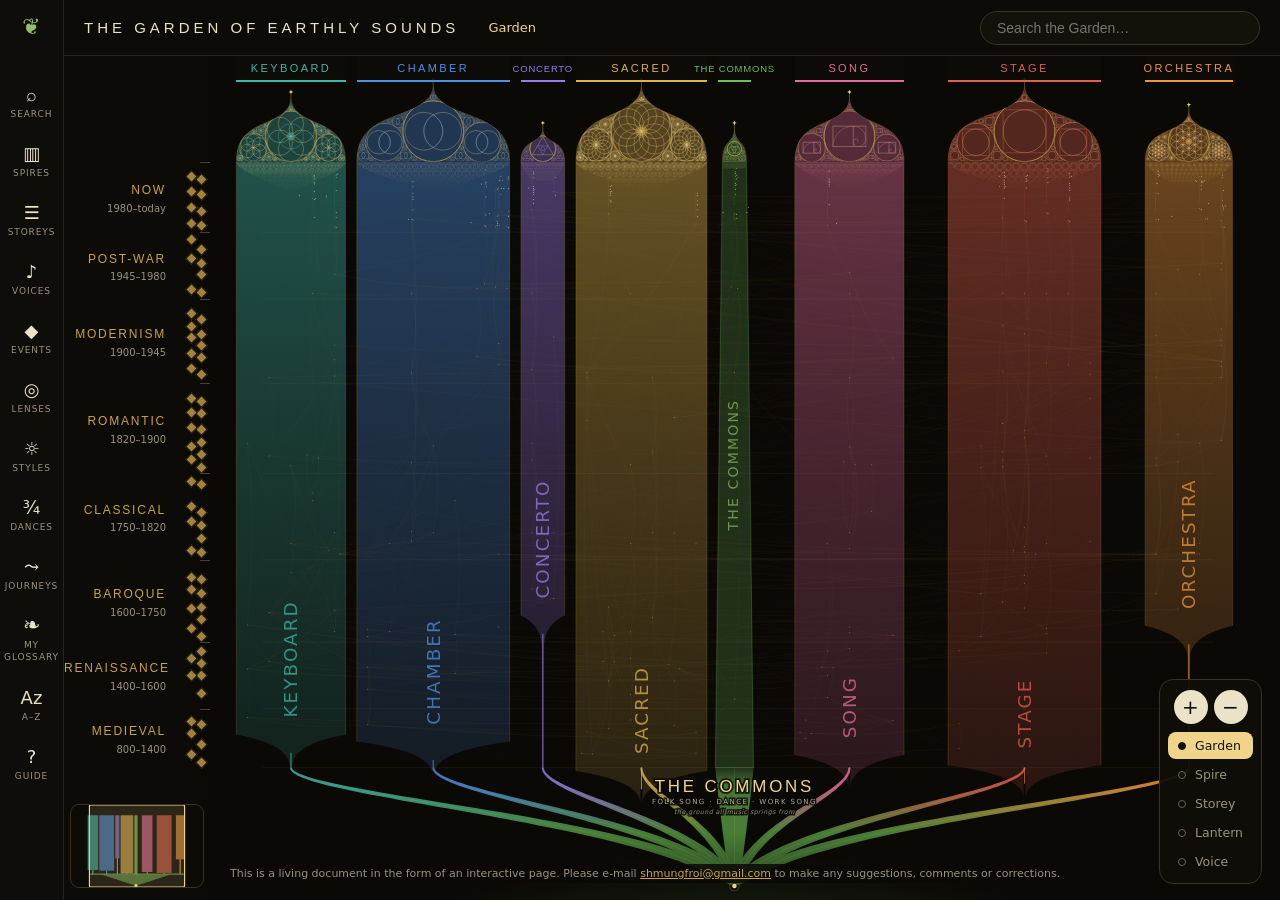
==== commit 3b32b0e5: "Know It Cold: seven landmark works added; four landmark recordings replaced Strozzi, Brandenburg 5, " ====
--- a/index.html
+++ b/index.html
@@ -590,7 +590,7 @@
 .sheet .nz-tt{display:flex;flex-wrap:wrap;align-items:baseline;gap:2px 9px}
 .sheet .nz-tt b{font:400 24px/1.1 "Poiret One",Outfit,sans-serif;letter-spacing:.6px;color:var(--goldhi)}
 .sheet .nz-tt span:not(.nz-lab){font-size:14px;color:var(--ivory)}
-.sheet .nz-tt .nz-lab{margin-left:auto;align-self:center}
+.sheet .nz-tt .nz-lab{align-self:center}
 .nz-lab{display:inline-flex;align-items:center;gap:3px;font-size:10.5px;line-height:1.55;border-radius:8px;padding:0 7px;white-space:nowrap}
 .nz-lab.ok{border:1px solid var(--gold);color:var(--goldhi)} .nz-lab.grow{border:1px dashed #6fbf5a;color:#a9dc8c}
 .sheet .nz-meta{font-size:12px;color:var(--muted);margin:5px 0 11px}
@@ -603,13 +603,14 @@
 .sheet .nz-lv button:focus-visible,aside.nz-read .nz-lv button:focus-visible{outline:2px solid var(--goldhi);outline-offset:2px}
 .sheet .nz-go{all:unset;box-sizing:border-box;cursor:pointer;display:inline-block;width:auto;font-size:13px;border-radius:16px;padding:6px 15px;background:var(--gold);color:#111}
 .sheet .nz-go:hover{background:var(--goldhi);color:#111} .sheet .nz-go:focus-visible{outline:2px solid var(--goldhi);outline-offset:2px}
-.sheet .nz-grow{margin:10px 0 0;padding:7px 11px;border:1px dashed #4a4030;border-radius:9px;font-size:13px;color:var(--ivory)}
-.sheet .nz-grow small{color:var(--muted);font-size:12px}
+.sheet .nz-grow{margin:10px 0 0;padding:7px 10px;border:1px dashed #4a4030;border-radius:9px;font-size:12.5px;color:var(--ivory)}
+.sheet .nz-grow small{color:var(--muted);font-size:11.5px;white-space:nowrap}
 .sheet .nz-key{margin:12px 0 2px} .sheet .nz-key p{margin:0 0 5px;font-size:12px;color:var(--muted)} .sheet .nz-key .nz-lab{margin-right:6px}
 
 /* the reader: only while a journey is open */
 aside.nz-read .nz-lvbar{display:flex;justify-content:flex-end;align-items:center;min-height:30px;margin:-8px 40px 8px 0}
-aside.nz-read>.k .nz-ok{color:var(--gold)}
+aside.nz-read>.k{padding-right:40px} aside.nz-read>.k .nz-ok{color:var(--gold)}
+aside.nz-read .nz-lvl{font-size:10.5px;letter-spacing:1.6px;text-transform:uppercase;color:var(--gold)}
 aside.nz-read .jr-jt{margin:6px 0 0;color:var(--ivory)} aside.nz-read .jr-jt small{display:block;font:400 14px Outfit,sans-serif;letter-spacing:.3px;color:var(--ivory);margin-top:3px}
 aside.nz-read .nz-dots{margin:14px 0 4px} aside.nz-read .nz-dots .nz-seed{width:11px;height:13px} aside.nz-read .nz-dots button.nz-noted::after{content:"";position:absolute;margin:-19px 0 0 19px;width:5px;height:5px;border-radius:50%;background:var(--green)}
 aside.nz-read .nz-cap{font-size:10.5px;letter-spacing:2px;text-transform:uppercase;color:var(--gold);margin:18px 0 0}
@@ -660,7 +661,7 @@
 aside.nz-read .nz-nw,aside.nz-read .nz-leap{font-style:normal;font-size:11.5px;color:var(--muted);text-align:right} aside.nz-read .nz-leap{grid-column:3;font-style:italic;color:#bfa86a}
 aside.nz-read .nz-here{grid-column:2/4;font-size:11px;color:var(--green);letter-spacing:.4px}
 aside.nz-read .nz-tb{border-collapse:collapse;font-size:12px;width:100%;margin:6px 0} aside.nz-read .nz-tb th,aside.nz-read .nz-tb td{border:1px solid #2a2418;padding:3px 6px;text-align:left;vertical-align:top} aside.nz-read .nz-tb th{color:var(--gold);font-weight:500}
-aside.nz-read .nz-small,aside.nz-read .nz-src{font-size:12.5px;color:var(--muted)}
+aside.nz-read .nz-small,aside.nz-read .nz-src{font-size:12.5px;color:var(--muted)} aside.nz-read .nz-keep b{font-weight:500} aside.nz-read .nz-nb{white-space:nowrap}
 aside.nz-read .nz-prompts{padding-left:0;list-style:none;counter-reset:nzp} aside.nz-read .nz-prompts li{margin:0 0 4px}
 aside.nz-read .nz-mine{margin:0 0 12px} aside.nz-read .nz-mh{all:unset;cursor:pointer;display:block;font-size:14.5px;color:var(--ivory)} aside.nz-read .nz-mh small{display:block;font-size:10px;letter-spacing:1.6px;text-transform:uppercase;color:var(--gold)}
 aside.nz-read .nz-mh:hover{color:var(--goldhi)} aside.nz-read .nz-mh:focus-visible{outline:2px solid var(--goldhi);outline-offset:2px}
@@ -697,6 +698,9 @@
 #nzmk .nz-fl{font-size:10.5px;fill:var(--ivory);letter-spacing:.2px}
 #nzmk .nz-st.other .nz-fr{opacity:.72}
 #nzmk .nz-root{fill:none;stroke:var(--goldhi);stroke-width:1.1;stroke-linecap:round;pointer-events:none}
+#nzmk .nz-tie{fill:none;stroke:var(--goldhi);stroke-opacity:.7;stroke-width:.8;stroke-linecap:round;pointer-events:none} #nzmk .nz-dc{fill:#12100b;stroke:#6d6350;stroke-width:1} #nzmk .nz-num{font-size:11px;fill:var(--ivory)} #nzmk .nz-num.sm{font-size:9px} #nzmk .nz-dseed{fill:none;stroke:var(--ivory);stroke-width:1.1;stroke-linecap:round}
+#nzmk .nz-dot:hover .nz-dc{stroke:var(--gold)} #nzmk .nz-dot.cur .nz-dc{fill:var(--goldhi);stroke:var(--goldhi)} #nzmk .nz-dot.cur .nz-num{fill:#111} #nzmk .nz-dot.cur .nz-dseed{stroke:#111}
+#nzg .nz-ring.nz-off{display:none}
 #nzmk .nz-lp{font-size:10px;font-style:italic;fill:#bfa86a;letter-spacing:.3px}
 /* nursery:css:end */
 </style></head>
@@ -2458,9 +2462,9 @@
 <p id="mapkeys" class="vh">Keyboard: / searches. Arrow keys move to the next spire or storey; plus and minus zoom. When a lantern is pinned or open, the right and left square brackets step through its connections, Enter follows the one chosen, and Escape steps back.</p>
 <p id="foot">This is a living document in the form of an interactive page. Please e-mail <a href="mailto:shmungfroi@gmail.com">shmungfroi@gmail.com</a> to make any suggestions, comments or corrections.</p>
 
-<script src="gx_data.js?v=962844a216"></script>
+<script src="gx_data.js?v=d3fd1983e2"></script>
 <script src="card.js?v=4fbdfe862c"></script>
-<script src="nursery_data.js?v=102d78a488"></script>
+<script src="nursery_data.js?v=5b2c1fda4f"></script>
 <script>
 (() => {
 const LAY = {"nodes": {"earlykeyboard": {"x": 138.5, "y": 859.0, "f": "keyboard"}, "ricercar": {"x": 138.5, "y": 790.15, "f": "keyboard"}, "chorale": {"x": 138.5, "y": 727.73, "f": "keyboard"}, "romorgan": {"x": 138.5, "y": 469.52, "f": "keyboard"}, "kbvariations": {"x": 169.5, "y": 779.53, "f": "keyboard"}, "suite": {"x": 169.5, "y": 710.25, "f": "keyboard"}, "nationaldance": {"x": 169.5, "y": 487.72, "f": "keyboard"}, "ragjazzpiano": {"x": 169.5, "y": 376.5, "f": "keyboard"}, "kbsonata": {"x": 200.5, "y": 653.07, "f": "keyboard"}, "clsonata": {"x": 200.5, "y": 611.78, "f": "keyboard"}, "romsonata": {"x": 200.5, "y": 501.72, "f": "keyboard"}, "etude": {"x": 231.5, "y": 550.94, "f": "keyboard"}, "nocturne": {"x": 231.5, "y": 540.3, "f": "keyboard"}, "lyricpiece": {"x": 239.5, "y": 490.52, "f": "keyboard"}, "concertetude": {"x": 223.5, "y": 486.32, "f": "keyboard"}, "postclassical": {"x": 231.5, "y": 121.93, "f": "keyboard"}, "pwpiano": {"x": 231.5, "y": 256.82, "f": "keyboard"}, "fugue": {"x": 262.5, "y": 706.88, "f": "keyboard"}, "toccata": {"x": 262.5, "y": 737.15, "f": "keyboard"}, "fantasia": {"x": 254.5, "y": 622.42, "f": "keyboard"}, "variations": {"x": 262.5, "y": 596.57, "f": "keyboard"}, "imppiano": {"x": 262.5, "y": 374.19, "f": "keyboard"}, "percpiano": {"x": 262.5, "y": 351.16, "f": "keyboard"}, "lessix": {"x": 262.5, "y": 330.42, "f": "keyboard"}, "sonataform": {"x": 270.5, "y": 626.98, "f": "keyboard"}, "generative": {"x": 262.5, "y": 162.19, "f": "keyboard"}, "synth": {"x": 262.5, "y": 229.86, "f": "keyboard"}, "estampie": {"x": 309.5, "y": 869.13, "f": "chamber"}, "altacappella": {"x": 309.5, "y": 818.85, "f": "chamber"}, "dancepairs": {"x": 309.5, "y": 787.4, "f": "chamber"}, "canzona": {"x": 309.5, "y": 743.88, "f": "chamber"}, "viol": {"x": 309.5, "y": 733.79, "f": "chamber"}, "triosonata": {"x": 340.5, "y": 737.15, "f": "chamber"}, "duosonata": {"x": 340.5, "y": 611.78, "f": "chamber"}, "quartet": {"x": 371.5, "y": 608.73, "f": "chamber"}, "quintet": {"x": 371.5, "y": 595.05, "f": "chamber"}, "romquartet": {"x": 371.5, "y": 497.52, "f": "chamber"}, "modquartet": {"x": 371.5, "y": 369.59, "f": "chamber"}, "quartetnow": {"x": 371.5, "y": 151.21, "f": "chamber"}, "pwquartet": {"x": 371.5, "y": 256.82, "f": "chamber"}, "pianotrio": {"x": 402.5, "y": 596.57, "f": "chamber"}, "pianochamber": {"x": 402.5, "y": 473.72, "f": "chamber"}, "lute": {"x": 433.5, "y": 796.44, "f": "chamber"}, "plucked": {"x": 433.5, "y": 741.19, "f": "chamber"}, "clguitar": {"x": 433.5, "y": 550.94, "f": "chamber"}, "schools": {"x": 464.5, "y": 346.55, "f": "chamber"}, "schoolsmusic": {"x": 464.5, "y": 250.08, "f": "chamber"}, "groundbass": {"x": 495.5, "y": 730.42, "f": "chamber"}, "galant": {"x": 495.5, "y": 626.98, "f": "chamber"}, "freeatonal": {"x": 495.5, "y": 358.07, "f": "chamber"}, "twelvetone": {"x": 495.5, "y": 328.12, "f": "chamber"}, "newcomplex": {"x": 491.0, "y": 162.19, "f": "chamber"}, "ausmodern": {"x": 495.5, "y": 145.72, "f": "chamber"}, "electroac": {"x": 507.0, "y": 162.19, "f": "chamber"}, "digiscores": {"x": 495.5, "y": 107.28, "f": "chamber"}, "soundscape": {"x": 475.0, "y": 160.36, "f": "chamber"}, "serialism": {"x": 491.0, "y": 247.84, "f": "chamber"}, "chance": {"x": 475.0, "y": 243.34, "f": "chamber"}, "concrete": {"x": 507.0, "y": 250.08, "f": "chamber"}, "soloconcerto": {"x": 542.5, "y": 676.61, "f": "concerto"}, "clconcerto": {"x": 542.5, "y": 596.57, "f": "concerto"}, "virtuosoconc": {"x": 542.5, "y": 493.32, "f": "concerto"}, "symconcerto": {"x": 542.5, "y": 469.52, "f": "concerto"}, "modconcerto": {"x": 542.5, "y": 364.98, "f": "concerto"}, "concertonow": {"x": 542.5, "y": 138.4, "f": "concerto"}, "pwconcerto": {"x": 542.5, "y": 256.82, "f": "concerto"}, "concertogrosso": {"x": 573.5, "y": 690.07, "f": "concerto"}, "symconc": {"x": 573.5, "y": 596.57, "f": "concerto"}, "concorch": {"x": 573.5, "y": 318.9, "f": "concerto"}, "intercultural": {"x": 573.5, "y": 112.78, "f": "concerto"}, "chant": {"x": 628.5, "y": 910.75, "f": "sacred"}, "trope": {"x": 612.5, "y": 910.19, "f": "sacred"}, "conductus": {"x": 620.5, "y": 879.25, "f": "sacred"}, "cecilian": {"x": 620.5, "y": 437.31, "f": "sacred"}, "rusorthodox": {"x": 620.5, "y": 376.5, "f": "sacred"}, "modsacred": {"x": 620.5, "y": 369.59, "f": "sacred"}, "medmotet": {"x": 651.5, "y": 874.75, "f": "sacred"}, "motet": {"x": 651.5, "y": 807.05, "f": "sacred"}, "tudor": {"x": 659.5, "y": 779.93, "f": "sacred"}, "polychoral": {"x": 643.5, "y": 779.53, "f": "sacred"}, "sacredconcerto": {"x": 659.5, "y": 742.53, "f": "sacred"}, "villancico": {"x": 643.5, "y": 737.15, "f": "sacred"}, "anthem": {"x": 651.5, "y": 702.17, "f": "sacred"}, "newchoral": {"x": 651.5, "y": 143.89, "f": "sacred"}, "medmass": {"x": 682.5, "y": 862.38, "f": "sacred"}, "renmass": {"x": 682.5, "y": 826.71, "f": "sacred"}, "counterref": {"x": 682.5, "y": 774.82, "f": "sacred"}, "mass": {"x": 682.5, "y": 737.15, "f": "sacred"}, "sympmass": {"x": 682.5, "y": 611.78, "f": "sacred"}, "concertmass": {"x": 682.5, "y": 500.32, "f": "sacred"}, "pwsacred": {"x": 682.5, "y": 256.82, "f": "sacred"}, "oratorio": {"x": 713.5, "y": 716.97, "f": "sacred"}, "concertorat": {"x": 713.5, "y": 596.57, "f": "sacred"}, "romoratorio": {"x": 713.5, "y": 482.12, "f": "sacred"}, "modoratorio": {"x": 713.5, "y": 376.5, "f": "sacred"}, "cantiga": {"x": 744.5, "y": 870.25, "f": "sacred"}, "lauda": {"x": 744.5, "y": 807.05, "f": "sacred"}, "luthchorale": {"x": 752.5, "y": 789.76, "f": "sacred"}, "psalm": {"x": 736.5, "y": 783.86, "f": "sacred"}, "psalmody": {"x": 744.5, "y": 596.57, "f": "sacred"}, "spiritual": {"x": 744.5, "y": 433.11, "f": "sacred"}, "colonialchurch": {"x": 775.5, "y": 611.78, "f": "sacred"}, "organum": {"x": 775.5, "y": 909.63, "f": "sacred"}, "notredame": {"x": 775.5, "y": 880.38, "f": "sacred"}, "holymin": {"x": 775.5, "y": 158.53, "f": "sacred"}, "carol": {"x": 830.0, "y": 832.61, "f": "commons"}, "folksong": {"x": 830.0, "y": 369.59, "f": "commons"}, "globalfusion": {"x": 830.0, "y": 151.21, "f": "commons"}, "songcountry": {"x": 830.0, "y": 143.89, "f": "commons"}, "folkrevival": {"x": 834.5, "y": 250.08, "f": "commons"}, "atsistage": {"x": 825.5, "y": 247.84, "f": "commons"}, "troubadour": {"x": 931.17, "y": 888.25, "f": "song"}, "trouvere": {"x": 939.17, "y": 881.5, "f": "song"}, "minnesang": {"x": 923.17, "y": 880.38, "f": "song"}, "trecento": {"x": 931.17, "y": 862.38, "f": "song"}, "burgchanson": {"x": 962.17, "y": 830.64, "f": "song"}, "frottola": {"x": 962.17, "y": 799.19, "f": "song"}, "parischanson": {"x": 970.17, "y": 788.18, "f": "song"}, "madrigal": {"x": 954.17, "y": 787.4, "f": "song"}, "engmadrigal": {"x": 962.17, "y": 764.59, "f": "song"}, "glee": {"x": 962.17, "y": 611.78, "f": "song"}, "vocalens": {"x": 962.17, "y": 160.36, "f": "song"}, "lutesong": {"x": 993.17, "y": 761.06, "f": "song"}, "airdecour": {"x": 993.17, "y": 738.5, "f": "song"}, "cantata": {"x": 993.17, "y": 730.42, "f": "song"}, "lied": {"x": 993.17, "y": 619.38, "f": "song"}, "romance": {"x": 993.17, "y": 596.57, "f": "song"}, "romlied": {"x": 1001.17, "y": 500.32, "f": "song"}, "rusromance": {"x": 985.17, "y": 496.12, "f": "song"}, "melodie": {"x": 993.17, "y": 475.12, "f": "song"}, "postromsong": {"x": 993.17, "y": 376.5, "f": "song"}, "voicenew": {"x": 993.17, "y": 227.62, "f": "song"}, "pwsong": {"x": 993.17, "y": 256.82, "f": "song"}, "nationalairs": {"x": 1024.17, "y": 566.15, "f": "song"}, "parlour": {"x": 1024.17, "y": 500.32, "f": "song"}, "monody": {"x": 1055.17, "y": 742.53, "f": "song"}, "sprechstimme": {"x": 1055.17, "y": 348.85, "f": "song"}, "formesfixes": {"x": 1055.17, "y": 863.5, "f": "song"}, "liturgdrama": {"x": 1148.83, "y": 902.88, "f": "stage"}, "jeu": {"x": 1148.83, "y": 867.67, "f": "stage"}, "intermedi": {"x": 1148.83, "y": 764.2, "f": "stage"}, "opera": {"x": 1179.83, "y": 743.88, "f": "stage"}, "operaseria": {"x": 1179.83, "y": 683.34, "f": "stage"}, "belcanto": {"x": 1179.83, "y": 504.52, "f": "stage"}, "melodramma": {"x": 1179.83, "y": 473.72, "f": "stage"}, "tragedie": {"x": 1210.83, "y": 694.78, "f": "stage"}, "grandopera": {"x": 1210.83, "y": 493.32, "f": "stage"}, "romopera": {"x": 1210.83, "y": 503.12, "f": "stage"}, "rusopera": {"x": 1210.83, "y": 482.12, "f": "stage"}, "musicdrama": {"x": 1210.83, "y": 441.51, "f": "stage"}, "folkopera": {"x": 1210.83, "y": 367.28, "f": "stage"}, "socrealism": {"x": 1210.83, "y": 302.77, "f": "stage"}, "conopera": {"x": 1210.83, "y": 149.38, "f": "stage"}, "pwopera": {"x": 1210.83, "y": 256.82, "f": "stage"}, "zarzuela": {"x": 1241.83, "y": 703.52, "f": "stage"}, "intermezzo": {"x": 1241.83, "y": 668.54, "f": "stage"}, "balladopera": {"x": 1241.83, "y": 657.11, "f": "stage"}, "buffa": {"x": 1257.83, "y": 626.98, "f": "stage"}, "singspiel": {"x": 1241.83, "y": 623.94, "f": "stage"}, "opcomique": {"x": 1225.83, "y": 622.42, "f": "stage"}, "tonadilla": {"x": 1241.83, "y": 616.34, "f": "stage"}, "melodrama": {"x": 1241.83, "y": 588.96, "f": "stage"}, "romzarzuela": {"x": 1241.83, "y": 461.11, "f": "stage"}, "operetta": {"x": 1241.83, "y": 451.31, "f": "stage"}, "zeitoper": {"x": 1241.83, "y": 314.29, "f": "stage"}, "conmusical": {"x": 1241.83, "y": 153.04, "f": "stage"}, "goldmusical": {"x": 1241.83, "y": 256.82, "f": "stage"}, "balletcour": {"x": 1272.83, "y": 767.35, "f": "stage"}, "masque": {"x": 1272.83, "y": 739.17, "f": "stage"}, "comedieballet": {"x": 1272.83, "y": 732.44, "f": "stage"}, "balletaction": {"x": 1272.83, "y": 611.78, "f": "stage"}, "romballet": {"x": 1272.83, "y": 487.72, "f": "stage"}, "balletsrusses": {"x": 1272.83, "y": 355.76, "f": "stage"}, "dancetheatre": {"x": 1272.83, "y": 142.06, "f": "stage"}, "pwballet": {"x": 1272.83, "y": 256.82, "f": "stage"}, "filmscore": {"x": 1303.83, "y": 358.07, "f": "stage"}, "screengame": {"x": 1303.83, "y": 153.04, "f": "stage"}, "pwfilm": {"x": 1303.83, "y": 256.82, "f": "stage"}, "reform": {"x": 1334.83, "y": 608.73, "f": "stage"}, "verismo": {"x": 1334.83, "y": 406.5, "f": "stage"}, "symbolistopera": {"x": 1334.83, "y": 371.89, "f": "stage"}, "exprsopera": {"x": 1334.83, "y": 355.76, "f": "stage"}, "national": {"x": 1334.83, "y": 490.52, "f": "stage"}, "sinfonia": {"x": 1428.5, "y": 683.34, "f": "orch"}, "symphony": {"x": 1428.5, "y": 626.98, "f": "orch"}, "romsym": {"x": 1428.5, "y": 501.72, "f": "orch"}, "progsym": {"x": 1428.5, "y": 490.52, "f": "orch"}, "postromsym": {"x": 1428.5, "y": 376.5, "f": "orch"}, "sovietsym": {"x": 1428.5, "y": 316.6, "f": "orch"}, "ausorch": {"x": 1428.5, "y": 151.21, "f": "orch"}, "atsicomposers": {"x": 1428.5, "y": 114.61, "f": "orch"}, "pwsym": {"x": 1428.5, "y": 256.82, "f": "orch"}, "overture": {"x": 1459.5, "y": 704.86, "f": "orch"}, "concertov": {"x": 1459.5, "y": 496.12, "f": "orch"}, "sympoem": {"x": 1459.5, "y": 456.91, "f": "orch"}, "newaus": {"x": 1459.5, "y": 223.12, "f": "orch"}, "divertimento": {"x": 1490.5, "y": 626.98, "f": "orch"}, "harmonie": {"x": 1490.5, "y": 611.78, "f": "orch"}, "band": {"x": 1490.5, "y": 469.52, "f": "orch"}, "artjazz": {"x": 1490.5, "y": 136.57, "f": "orch"}, "thirdstream": {"x": 1490.5, "y": 229.86, "f": "orch"}, "nationalorch": {"x": 1521.5, "y": 465.32, "f": "orch"}, "impressionism": {"x": 1521.5, "y": 376.5, "f": "orch"}, "neoclassicism": {"x": 1521.5, "y": 330.42, "f": "orch"}, "concertjazz": {"x": 1521.5, "y": 323.51, "f": "orch"}, "amsym": {"x": 1521.5, "y": 307.38, "f": "orch"}, "ultramodern": {"x": 1521.5, "y": 353.46, "f": "orch"}, "english": {"x": 1521.5, "y": 360.37, "f": "orch"}, "spectral": {"x": 1521.5, "y": 162.19, "f": "orch"}, "postmin": {"x": 1521.5, "y": 153.04, "f": "orch"}, "soundmass": {"x": 1521.5, "y": 223.12, "f": "orch"}, "minimalism": {"x": 1521.5, "y": 214.14, "f": "orch"}, "commons": {"x": 830.0, "y": 1000, "f": "commons"}}, "fams": {"keyboard": {"x0": 123.0, "x1": 278.0, "open": 869.0045307443365, "name": "KEYBOARD", "c": "#3fb6a8"}, "chamber": {"x0": 294.0, "x1": 511.0, "open": 879.1288025889967, "name": "CHAMBER", "c": "#4d8fe0"}, "concerto": {"x0": 527.0, "x1": 589.0, "open": 700.0673139158575, "name": "CONCERTO", "c": "#9b7be8"}, "sacred": {"x0": 605.0, "x1": 791.0, "open": 920.7508090614887, "name": "SACRED", "c": "#e0b44d"}, "commons": {"x0": 807.0, "x1": 853.0, "open": 930, "name": "THE COMMONS", "c": "#6fbf5a"}, "song": {"x0": 915.6666666666666, "x1": 1070.6666666666665, "open": 898.252427184466, "name": "SONG", "c": "#e46d9c"}, "stage": {"x0": 1133.3333333333333, "x1": 1350.3333333333333, "open": 912.8763754045308, "name": "STAGE", "c": "#e0604d"}, "orch": {"x0": 1413.0, "x1": 1537.0, "open": 714.8649838187702, "name": "ORCHESTRA", "c": "#ec9640"}}, "eras": [{"id": "medieval", "name": "Medieval", "start": 800, "end": 1400, "top": 846.504854368932, "bottom": 930}, {"id": "renaissance", "name": "Renaissance", "start": 1400, "end": 1600, "top": 751.8770226537216, "bottom": 846.504854368932}, {"id": "baroque", "name": "Baroque", "start": 1600, "end": 1750, "top": 634.9838187702264, "bottom": 751.8770226537216}, {"id": "classical", "name": "Classical", "start": 1750, "end": 1820, "top": 512.5242718446601, "bottom": 634.9838187702264}, {"id": "romantic", "name": "Romantic", "start": 1820, "end": 1900, "top": 384.49838187702255, "bottom": 512.5242718446601}, {"id": "modern", "name": "Modernism", "start": 1900, "end": 1945, "top": 264.8220064724918, "bottom": 384.49838187702255}, {"id": "postwar", "name": "Post-war", "start": 1945, "end": 1980, "top": 170.19417475728144, "bottom": 264.8220064724918}, {"id": "contemporary", "name": "Now", "start": 1980, "end": 2026, "top": 69.99999999999989, "bottom": 170.19417475728144}], "mins": {"g-organ": {"x0": 123.0, "x1": 154.0, "f": "keyboard", "t": "Organ"}, "g-kbdance": {"x0": 154.0, "x1": 185.0, "f": "keyboard", "t": "Dance and suite"}, "g-kbsonata": {"x0": 185.0, "x1": 216.0, "f": "keyboard", "t": "Keyboard sonata"}, "g-character": {"x0": 216.0, "x1": 247.0, "f": "keyboard", "t": "Character piece and \u00e9tude"}, "g-consort": {"x0": 294.0, "x1": 325.0, "f": "chamber", "t": "Dance and consort"}, "g-instsonata": {"x0": 325.0, "x1": 356.0, "f": "chamber", "t": "Instrumental sonata"}, "g-quartet": {"x0": 356.0, "x1": 387.0, "f": "chamber", "t": "String quartet"}, "g-pianochamber": {"x0": 387.0, "x1": 418.0, "f": "chamber", "t": "Piano chamber music"}, "g-plucked": {"x0": 418.0, "x1": 449.0, "f": "chamber", "t": "Plucked strings"}, "g-learners": {"x0": 449.0, "x1": 480.0, "f": "chamber", "t": "Music for learners"}, "g-soloconc": {"x0": 527.0, "x1": 558.0, "f": "concerto", "t": "Solo concerto"}, "g-ensconc": {"x0": 558.0, "x1": 589.0, "f": "concerto", "t": "Ensemble concerto"}, "g-chant": {"x0": 605.0, "x1": 636.0, "f": "sacred", "t": "Chant and liturgy"}, "g-motet": {"x0": 636.0, "x1": 667.0, "f": "sacred", "t": "Motet and anthem"}, "g-mass": {"x0": 667.0, "x1": 698.0, "f": "sacred", "t": "Mass and Requiem"}, "g-oratorio": {"x0": 698.0, "x1": 729.0, "f": "sacred", "t": "Oratorio and Passion"}, "g-hymn": {"x0": 729.0, "x1": 760.0, "f": "sacred", "t": "Hymn and congregational song"}, "g-courtly": {"x0": 915.6666666666666, "x1": 946.6666666666666, "f": "song", "t": "Courtly song"}, "g-partsong": {"x0": 946.6666666666666, "x1": 977.6666666666666, "f": "song", "t": "Madrigal and part-song"}, "g-artsong": {"x0": 977.6666666666666, "x1": 1008.6666666666666, "f": "song", "t": "Solo art song"}, "g-homesong": {"x0": 1008.6666666666666, "x1": 1039.6666666666665, "f": "song", "t": "Song for home and nation"}, "g-earlystage": {"x0": 1133.3333333333333, "x1": 1164.3333333333333, "f": "stage", "t": "Music theatre before opera"}, "g-italopera": {"x0": 1164.3333333333333, "x1": 1195.3333333333333, "f": "stage", "t": "Italian opera"}, "g-natopera": {"x0": 1195.3333333333333, "x1": 1226.3333333333333, "f": "stage", "t": "Opera traditions and music drama"}, "g-comic": {"x0": 1226.3333333333333, "x1": 1257.3333333333333, "f": "stage", "t": "Comic and popular theatre"}, "g-ballet": {"x0": 1257.3333333333333, "x1": 1288.3333333333333, "f": "stage", "t": "Ballet and masque"}, "g-screen": {"x0": 1288.3333333333333, "x1": 1319.3333333333333, "f": "stage", "t": "Music for the screen"}, "g-symphony": {"x0": 1413.0, "x1": 1444.0, "f": "orch", "t": "Symphony"}, "g-overture": {"x0": 1444.0, "x1": 1475.0, "f": "orch", "t": "Overture, suite and tone poem"}, "g-band": {"x0": 1475.0, "x1": 1506.0, "f": "orch", "t": "Serenade and band"}, "g-commons": {"x0": 807.0, "x1": 853.0, "f": "commons", "t": "The commons"}}, "present": 70, "ground": 930, "bounds": [150, -80, 1540, 1118]};
@@ -3619,8 +3623,8 @@
    and every hook placed in the Garden's own code tests it first. Notes, level, chosen name and place are kept in
    localStorage 'garden.nursery'. No sound: every recording is a link that opens in a new tab. */
 var NZS = null;
-const NZJ = window.NURSERY && window.NURSERY.sonata, NZK = 'garden.nursery', NZ_ADDR = 'shmungfroi@gmail.com', NZ_NAMEMAX = 40;
-const NZ_NSW = 'For teachers in New South Wales: Seed is Stage 4, Shoot is Stage 5 and Bloom is Stage 6.';      /* still to be confirmed by Justin: set to '' to remove it */
+const NZJ = window.NURSERY && window.NURSERY.sonata, NZK = 'garden.nursery', NZ_ADDR = 'shmungfroi@gmail.com', NZ_NAMEMAX = 49;
+const NZ_NSW = 'For teachers in New South Wales: Seed is Stage 4, Shoot is Stage 5 and Bloom is Stage 6.';      /* confirmed by Justin, 26 Nov */
 const NZLV = {4: 'Seed', 5: 'Shoot', 6: 'Bloom'}, NZLVS = [4, 5, 6];
 const NZ_SEED = 'M6 1.2c1.9 0 3.1 1.2 3.1 2.6S7.9 6.3 6 6.3 2.9 5.2 2.9 3.8 4.1 1.2 6 1.2zM6 6.3v6.4M6 8.6c-1 .5-2 1.6-2.7 3.3M6 8.6c1 .5 2 1.6 2.7 3.3M6 10.4c-.7.4-1.2 1.1-1.5 2.1M6 10.4c.7.4 1.2 1.1 1.5 2.1';      /* a seed with its first roots, 12 x 13 */
 
@@ -3645,11 +3649,14 @@
 const nzHasNote = (i, lv) => nzWorks(i, lv).some(w => nzNote(i, w.id).trim());
 const nzIsCh = at => typeof at === 'number';
 const nzSur = w => w.composer.split(' ').pop();
+const nzHd = t => String(t).replace(/\.$/, '');      /* the text's bold headings end in a full stop; as headings they are set without it */
 
 /* ---- text: **term** opens the Garden's own definition, *title* is set in italics ---- */
 function nzRich(parent, text) {
   String(text || '').split('**').forEach((part, i) => { if (!part) return;
-    if (i % 2) { const key = GC.glossKey && GC.glossKey(part); if (key) { const b = el('button', 'kw', parent, part); b.type = 'button'; b.setAttribute('aria-expanded', 'false'); b.onclick = () => GC.gloss(b, key, panel); } else el('b', '', parent, part); return; }
+    if (i % 2) { const key = GC.glossKey && GC.glossKey(part); if (key) { let host = parent; const last = parent.lastChild;      /* an opening bracket or quote never waits alone at a line end */
+      if (last && last.nodeType === 3 && /[(“"‘]$/.test(last.data)) { const ch = last.data.slice(-1); last.data = last.data.slice(0, -1); host = el('span', 'nz-nb', parent); host.append(ch); }
+      const b = el('button', 'kw', host, part); b.type = 'button'; b.setAttribute('aria-expanded', 'false'); b.onclick = () => GC.gloss(b, key, panel); } else el('b', '', parent, part); return; }
     part.split('*').forEach((q, j) => { if (!q) return; if (j % 2) el('em', '', parent, q); else parent.append(q); }); });
   return parent; }
 const nzP = (parent, cls, text) => nzRich(el('p', cls, parent), text);
@@ -3687,13 +3694,13 @@
 function nzBegin(at) { if (!NZJ) return;
   if (NZS) return nzShow(at == null ? 'overview' : at);
   const pan = document.body.classList.contains('pan');
-  const snap = {view: {...view}, curFam, curEra, nav, sel, spot, tkey, ekey, pan, ps: panel.scrollTop,
+  const snap = {fams: [...document.querySelectorAll('#fams .fam')].map(f => f.className), focus: document.activeElement, hid: NZJ.stops.map(st => !!(NODE[st.lan] && NODE[st.lan].classList.contains('hid'))), svgCls: svg.getAttribute('class'), hint: $('#hint').style.display, view: {...view}, curFam, curEra, nav, sel, spot, tkey, ekey, pan, ps: panel.scrollTop,
     sheet: sheet.classList.contains('open') ? {kind: sheet.dataset.kind, top: sheet.scrollTop} : null, walk: walking ? {j: walking.j, i: walking.i, shared: walking.shared} : null};
   closeSheet(); quitWalk(); clearTrace(); clearThread(); clearEvent(); hidePill(); commonsNote(false); tip.style.display = 'none'; sel = null; spot = null;
   NZS = {lv: NZ.lv, at: null, snap};
   panel.classList.add('nz-read'); document.body.classList.add('pan', 'nzon'); measure(); clamp(view);
   nzMapOn(); nzShow(at == null ? 'overview' : at, true); }
-function nzShow(at, first) { if (!NZS) return; const prev = NZS.at; NZS.at = at; NZ.at.sonata = at; nzSave();
+function nzShow(at, first) { if (!NZS) return; const prev = NZS.at; NZS.at = at; if (at !== 'overview') { NZ.at.sonata = at; nzSave(); }
   nzRender(); nzLight(); nzThreadState(first ? null : prev, at); nzFrame();
   say(at === 'overview' ? 'Sonata, Follow the growth. The start of the journey.' : at === 'learned' ? 'What I learned.' : `${nzLabel(at)}: ${NZJ.stops[at].name}.`); }
 function nzBack() { if (!NZS) return false;
@@ -3711,7 +3718,12 @@
   else light(null);
   cancelAnimationFrame(anim); measure(); Object.assign(view, s.view); curFam = s.curFam; curEra = s.curEra; nav = s.nav; apply();
   if (s.pan) panel.scrollTop = s.ps;
+  NZJ.stops.forEach((st, i) => NODE[st.lan] && NODE[st.lan].classList.toggle('hid', s.hid[i]));
+  const cl = svg.getAttribute('class') || ''; if (s.svgCls != null && cl.split(' ').sort().join(' ') === s.svgCls.split(' ').sort().join(' ')) svg.setAttribute('class', s.svgCls); $('#hint').style.display = s.hint;
   if (s.sheet) { const b = document.querySelector(`.rail button[data-sheet="${s.sheet.kind}"]`); if (b) { openSheet(s.sheet.kind, b); sheet.scrollTop = s.sheet.top; } }
+  const f = s.focus; if (f && f !== document.body && document.contains(f)) f.focus({preventScroll: true});      /* focus goes back to what opened the journey */
+  else if (f && f.classList && (f.classList.contains('nz-go') || f.classList.contains('nz-jump'))) { const g = sheet.querySelector('.' + (f.classList.contains('nz-go') ? 'nz-go' : 'nz-jump')); if (g) g.focus({preventScroll: true}); }
+  setTimeout(() => { if (NZS) return; chrome(); document.querySelectorAll('#fams .fam').forEach((f, i) => { if (f.style.display === 'none' && s.fams[i] != null) f.className = s.fams[i]; }); }, 350);      /* the spire strip is measured once more after the panel has gone; a label out of sight keeps the form it had */
   say('The journey is closed. The Garden is as it was.'); }
 function nzLight() { if (!NZS) return; svg.classList.add('focus');
   document.querySelectorAll('#map .on,#map .me').forEach(x => { x.classList.remove('on', 'me', 'fade'); if (x.classList.contains('fm')) x.removeAttribute('transform'); });
@@ -3766,9 +3778,9 @@
   const ln = el('div', 'lin nz-lin', P); ln.append('the lantern: ' + S.lanDate + ' · '); const sp = el('span', 'nz-spire', ln, FT(f)); sp.style.color = FC(f); sp.style.borderColor = FC(f); ln.append(' · ' + ERANAME(n.period) + ' storey');
   const oc = el('button', 'jr-b nz-card-b', P, 'Open its card'); oc.type = 'button'; oc.title = 'Open the lantern card (you can come back to this chapter)'; oc.onclick = () => choose(S.lan, true);
   if (S.lead) { const p = el('p', 'nz-lead', P); el('b', '', p, S.lead); }
-  nzIn(S.intro, lv).forEach(x => nzP(P, 'nz-intro', x.t));
-  el('h4', '', P, S.meansHead); nzIn(S.means, lv).forEach(x => nzP(P, '', x.t));
-  el('h4', '', P, S.changedHead); nzIn(S.changed, lv).forEach(x => { if (x.scope) el('p', 'nz-scope', P, x.scope); nzP(P, '', x.t); });
+  nzIn(S.intro, lv).forEach(x => { const q = el('p', 'nz-intro', P); if (x.label) el('span', 'nz-lvl', q, x.label + ': '); nzRich(q, x.t); });
+  el('h4', '', P, nzHd(S.meansHead)); nzIn(S.means, lv).forEach(x => nzP(P, '', x.t));
+  el('h4', '', P, nzHd(S.changedHead)); nzIn(S.changed, lv).forEach(x => { if (x.scope) el('p', 'nz-scope', P, x.scope); nzP(P, '', x.t); });
   const ws = nzWorks(i, lv); const wh = el('h4', '', P, ws.length === 1 ? 'The work' : 'The works · ' + ws.length);
   if (ws.some(w => !w.core)) { const key = el('span', 'nz-wkey', wh); nzFruitMark(key, true); key.append('core '); nzFruitMark(key, false); key.append('added at ' + NZLV[Math.min(...ws.filter(w => !w.core).map(w => Math.min(...w.lv)))]); }
   ws.forEach(w => nzWork(P, i, w, lv));
@@ -3825,7 +3837,7 @@
 /* ---- What I learned ---- */
 function nzLearned(P, lv) { const Lr = NZJ.learned;
   el('div', 'nz-cap', P, 'At the end'); el('h2', 'jr-stopname nz-focus', P, Lr.head);
-  const ol = el('ol', 'nz-prompts', P); Lr.prompts.forEach(t => { const li = el('li', '', ol), b = el('div', 'research nz-qbox', li); el('small', '', b, 'a question for you'); nzP(b, '', t); });
+  const ol = el('ol', 'nz-prompts', P); Lr.prompts.forEach((t, n) => { const li = el('li', '', ol), b = el('div', 'research nz-qbox', li); el('small', '', b, `${n + 1} · a question for you`); nzP(b, '', t); });
   nzTeach(P, Lr.teachers);
   el('h4', '', P, 'Your notes'); let any = false;
   NZJ.stops.forEach((S, i) => { const ws = S.works.filter(w => nzNote(i, w.id).trim()); const d = el('div', 'nz-mine', P); const h = el('button', 'nz-mh', d); h.type = 'button'; el('small', '', h, `${nzLabel(i)} · ${S.year}`); h.append(S.name); h.onclick = () => nzShow(i);
@@ -3833,7 +3845,7 @@
     ws.forEach(w => { const q = el('blockquote', 'jr-q nz-mq', d); el('cite', '', q, `${nzSur(w)} · ${w.year}`); q.append(nzNote(i, w.id).trim()); }); });
   if (!any) el('p', 'jr-small', P, 'Notes you write at each work gather here.');
   el('h4', '', P, NZJ.apply.head); el('p', 'nz-small', P, NZJ.apply.cjg); nzP(P, '', NZJ.apply.text);
-  el('h4', '', P, NZJ.keep.head); el('p', 'nz-small', P, NZJ.keep.head + ' ' + NZJ.keep.text);
+  { const p = el('p', 'nz-small nz-keep', P); el('b', '', p, NZJ.keep.head); p.append(' ' + NZJ.keep.text); }
   const d = el('details', 'nz-t', P); el('summary', '', d, NZJ.sources.head); NZJ.sources.lines.forEach(t => nzP(d, 'nz-src', t));
   const nv = el('div', 'jr-nav', P); nzGo(nv, '‹ ' + nzLabel(3), () => nzShow(3)); nzGo(nv, 'Back to the start', () => nzShow('overview'), true); }
 
@@ -3859,7 +3871,7 @@
   mk.addEventListener('mouseover', e => { const t = e.target.closest('.nz-fr'); if (t) { const W = document.getElementById('nzw-' + t.dataset.w); if (W) W.classList.add('hot'); } });
   mk.addEventListener('mouseout', e => { const t = e.target.closest('.nz-fr'); if (t) { const W = document.getElementById('nzw-' + t.dataset.w); if (W) W.classList.remove('hot'); } });
   NZS.map = {veil, g, mk, segs}; }
-function nzMapOff() { document.querySelectorAll('#nzveil,#nzg,#nzmk').forEach(x => x.remove()); document.querySelectorAll('#map .fm.nzt').forEach(x => x.classList.remove('nzt')); }
+function nzMapOff() { document.querySelectorAll('#nzveil,#nzg,#nzmk').forEach(x => x.remove()); document.querySelectorAll('#map .fm.nzt').forEach(x => x.classList.remove('nzt', 'hid')); }      /* hid: the Garden's declutter may have hidden a thread lantern's name while the journey lit it, and never clears it */
 function nzThreadState(prev, at) { const M = NZS.map; if (!M) return; const whole = at === 'overview' || at === 'learned', walk = i => whole || (nzIsCh(at) && i < at);
   const fade = prev == null || !nzIsCh(prev) || !nzIsCh(at), rm = matchMedia('(prefers-reduced-motion: reduce)').matches;
   const set = () => M.segs.forEach(s => { const on = walk(s.i); s.sg.classList.toggle('on', on); if (!s.leap) [s.glow, s.line].forEach(p => { p.style.strokeDashoffset = on ? 0 : (s.fwd ? 100 : -100); }); });
@@ -3868,32 +3880,52 @@
   else set(); }
 
 /* ---- framing: the chapter (with the stop before when names stay readable), or the whole thread ---- */
-function nzSafe() { const R = svg.getBoundingClientRect(); let l = 0, t = 0, r = R.width, b = R.height;
+function nzSafe(dx, dy) { const R = svg.getBoundingClientRect(); let l = 0, t = 0, r = R.width, b = R.height; dx = dx || 1; dy = dy || 1;
   document.querySelectorAll('#fams .fam,.ladder,#lensbar>span,#foot,#trail,#hint').forEach(e => { if (!e.getClientRects().length) return; const cs = getComputedStyle(e); if (cs.display === 'none' || cs.visibility === 'hidden' || +cs.opacity < .05) return;
-    const q = e.getBoundingClientRect(), x0 = q.left - R.left, x1 = q.right - R.left, y0 = q.top - R.top, y1 = q.bottom - R.top; if (x1 <= l || x0 >= r || y1 <= t || y0 >= b) return;
-    const c = [['t', (y1 - t) * (r - l)], ['b', (b - y0) * (r - l)], ['l', (x1 - l) * (b - t)], ['r', (r - x0) * (b - t)]].sort((u, v) => u[1] - v[1])[0][0];
+    const q = e.getBoundingClientRect(), band = e.classList.contains('fam'), x0 = band ? -1e4 : q.left - R.left, x1 = band ? 1e4 : q.right - R.left, y0 = q.top - R.top, y1 = q.bottom - R.top; if (x1 <= l || x0 >= r || y1 <= t || y0 >= b) return;
+    const fit = (w, h) => Math.min(w / dx, h / dy), c = [['t', fit(r - l, b - y1)], ['b', fit(r - l, y0 - t)], ['l', fit(r - x1, b - t)], ['r', fit(x0 - l, b - t)]].sort((u, v) => v[1] - u[1])[0][0];
     if (c === 't') t = y1; else if (c === 'b') b = y0; else if (c === 'l') l = x1; else r = x0; });
   return {l: l + 8, t: t + 8, r: r - 8, b: b - 8}; }
-function nzFrame() { if (!NZS) return; measure(); const S = nzSafe(), W = S.r - S.l, Hh = S.b - S.t, phone = aw < 700; if (W < 40 || Hh < 40) return;
-  const at = NZS.at, P = i => LAY.nodes[NZJ.stops[i].lan]; let k, cx, cy;
+function nzFrame() { if (!NZS) return; measure(); const at = NZS.at, P = i => LAY.nodes[NZJ.stops[i].lan], phone = aw < 700; let k, cx, cy, pair = false;
+  const ext = nzIsCh(at) ? (at > 0 && !phone ? [Math.abs(P(at).x - P(at - 1).x) + 250 / 3, Math.abs(P(at).y - P(at - 1).y) + 170 / 3] : [1, 1]) : [Math.max(...NZJ.stops.map((s, i) => P(i).x)) - Math.min(...NZJ.stops.map((s, i) => P(i).x)), Math.max(...NZJ.stops.map((s, i) => P(i).y)) - Math.min(...NZJ.stops.map((s, i) => P(i).y))];
+  const S = nzSafe(ext[0], ext[1]), W = S.r - S.l, Hh = S.b - S.t; if (W < 40 || Hh < 40) { NZS.pending = false; return; }
   if (nzIsCh(at)) { const p = P(at), q = at > 0 ? P(at - 1) : null, mx = phone ? 70 : 125, my = phone ? 60 : 85;
     const kb = q ? Math.min((W - 2 * mx) / Math.max(1, Math.abs(p.x - q.x)), (Hh - 2 * my) / Math.max(1, Math.abs(p.y - q.y))) : 0;
-    if (q && !phone && kb >= 2.4) { k = Math.min(kb, 4.2); cx = (p.x + q.x) / 2; cy = (p.y + q.y) / 2; }
+    if (q && !phone && kb >= 2.4) { k = Math.min(kb, 4.2); cx = (p.x + q.x) / 2; cy = (p.y + q.y) / 2; pair = true; }
     else { k = phone ? 3.4 : 3.2; const nb = [at - 1, at + 1].filter(j => j >= 0 && j < NZJ.stops.length).map(P).filter(o => Math.abs(o.x - p.x) * k < W * .5 && Math.abs(o.y - p.y) * k < Hh * .45);      /* a near neighbour shares the frame */
       cx = nb.length ? (p.x + nb.reduce((a, o) => a + o.x, 0)) / (nb.length + 1) : p.x; cy = (nb.length ? (p.y + nb.reduce((a, o) => a + o.y, 0)) / (nb.length + 1) : p.y) + (phone ? 4 : 6); }
     curFam = famAt(p.x); curEra = eraOf(NZJ.stops[at].lan); }
-  else { const xs = NZJ.stops.map((s, i) => P(i).x), ys = NZJ.stops.map((s, i) => P(i).y), x0 = Math.min(...xs), x1 = Math.max(...xs), y0 = Math.min(...ys), y1 = Math.max(...ys), mx = phone ? 40 : 90, my = phone ? 45 : 80;
+  else { const xs = NZJ.stops.map((s, i) => P(i).x), ys = NZJ.stops.map((s, i) => P(i).y), x0 = Math.min(...xs), x1 = Math.max(...xs), y0 = Math.min(...ys), y1 = Math.max(...ys), mx = Math.min(phone ? 40 : 90, W * .12), my = Math.min(phone ? 45 : 80, Hh * .18);      /* a short map (a phone on its side) keeps the thread a readable size */
     k = Math.min((W - 2 * mx) / (x1 - x0), (Hh - 2 * my) / (y1 - y0)); if (phone) k = Math.min(k, fitK * 2.65); cx = (x0 + x1) / 2; cy = (y0 + y1) / 2; curFam = curEra = null; }
-  k = Math.max(KMIN(), Math.min(KMAX, k)); const ox = ((S.l + S.r) / 2 - aw / 2) / k, oy = ((S.t + S.b) / 2 - ah / 2) / k;
-  if (NZS.map) NZS.map.mk.classList.add('nzfade');
-  flyTo(k, cx - ox, cy - oy); nav = nzIsCh(at) ? 3 : 0;
-  clearTimeout(nzFrame.t); nzFrame.t = setTimeout(() => { if (!NZS) return; nzSettle(); NZS.map && NZS.map.mk.classList.remove('nzfade'); }, matchMedia('(prefers-reduced-motion: reduce)').matches ? 20 : 700); }
+  k = Math.max(KMIN(), Math.min(KMAX, k)); const k0 = k;
+  const need = nzIsCh(at) ? (pair ? [at, at - 1] : [at]) : NZJ.stops.map((s, i) => i), m2 = phone ? 24 : 40;
+  const R = svg.getBoundingClientRect(), UIR = [...document.querySelectorAll('.ladder,#fams .fam,#lensbar>span,#foot,#trail,#hint')].filter(e => e.getClientRects().length && getComputedStyle(e).display !== 'none' && +getComputedStyle(e).opacity > .05).map(e => { const q = e.getBoundingClientRect(), band = e.classList.contains('fam'); return {l: band ? -1e4 : q.left - R.left, t: q.top - R.top, r: band ? 1e4 : q.right - R.left, b: q.bottom - R.top}; });      /* the spire strip is one band, wherever its labels happen to be */
+  const isIn = ([x, y]) => x > m2 && x < aw - m2 && y > m2 && y < ah - m2 && !UIR.some(u => x > u.l - m2 && x < u.r + m2 && y > u.t - m2 && y < u.b + m2);
+  const centreFor = kk => [cx - ((S.l + S.r) / 2 - aw / 2) / kk, cy - ((S.t + S.b) / 2 - ah / 2) / kk];
+  const at2 = (c, kk) => { kk = kk || k; const v = clamp({k: kk, tx: aw / 2 - c[0] * kk, ty: ah / 2 - c[1] * kk}); return NZJ.stops.map((st, i) => [v.tx + P(i).x * v.k, v.ty + P(i).y * v.k]); };
+  /* the Garden's edges can stop the camera short of the centre asked for: then look for the nearest zoom, closer or further, and the nearest shift that keeps every stop that must be seen clear of the frame */
+  const SH = [[0, 0], [0, -.1], [0, .1], [-.1, 0], [.1, 0], [0, -.2], [0, .2], [-.2, 0], [.2, 0], [-.1, -.1], [.1, -.1], [-.1, .1], [.1, .1], [0, -.3], [0, .3], [-.3, 0], [.3, 0]];
+  let C = centreFor(k), found = null;
+  for (let n = 0; n <= 18 && !found; n++) for (const kk of n ? [k0 * Math.pow(1.05, n), k0 / Math.pow(1.06, n)] : [k0]) { if (kk > KMAX || kk < KMIN()) continue; const c0 = centreFor(kk);
+    for (const [fx, fy] of SH) { const c = [c0[0] + fx * aw / kk, c0[1] + fy * ah / kk], q = at2(c, kk); if (need.every(i => isIn(q[i]))) { found = [kk, c]; break; } } if (found) break; }
+  if (found) { k = found[0]; C = found[1]; }
+  /* a lantern is either well inside the frame, with room for its name, or out of sight: never a ring at the edge */
+  const rr = 2.4 * k + 6, isOut = ([x, y]) => x < -rr || x > aw + rr || y < -rr || y > ah + rr || UIR.some(u => x - rr > u.l && x + rr < u.r && y - rr > u.t && y + rr < u.b);
+  for (let n = 0; n < 8; n++) { const pts = at2(C), j = pts.findIndex(q => !isIn(q) && !isOut(q)); if (j < 0) break; const [x, y] = pts[j], moves = [];
+    if (x < m2) moves.push([m2 + 2 - x, 0]); if (x > aw - m2) moves.push([aw - m2 - 2 - x, 0]); if (y < m2) moves.push([0, m2 + 2 - y]); if (y > ah - m2) moves.push([0, ah - m2 - 2 - y]);
+    UIR.forEach(u => { if (x > u.l - m2 && x < u.r + m2 && y > u.t - m2 && y < u.b + m2) moves.push([u.l - m2 - 2 - x, 0], [u.r + m2 + 2 - x, 0], [0, u.t - m2 - 2 - y], [0, u.b + m2 + 2 - y]); });
+    moves.push([-(x + rr + 2), 0], [aw + rr + 2 - x, 0], [0, -(y + rr + 2)], [0, ah + rr + 2 - y]);
+    const ok = moves.map(([dx, dy]) => [dx, dy, [C[0] - dx / k, C[1] - dy / k]]).filter(([, , c]) => { const q = at2(c); return need.every(i => isIn(q[i])) && (isIn(q[j]) || isOut(q[j])); }).sort((a, b) => Math.hypot(a[0], a[1]) - Math.hypot(b[0], b[1]));
+    if (!ok.length) break; C = ok[0][2]; }
+  if (NZS.map) NZS.map.mk.classList.add('nzfade'); NZS.pending = true;
+  flyTo(k, C[0], C[1]); nav = nzIsCh(at) ? 3 : 0; nzFrame.busy = true;
+  clearTimeout(nzFrame.t); nzFrame.t = setTimeout(() => { nzFrame.busy = false; if (!NZS) return; nzSettle(); NZS.map && NZS.map.mk.classList.remove('nzfade'); }, matchMedia('(prefers-reduced-motion: reduce)').matches ? 20 : 700); }
 
 /* ---- the marks: names, captions, fruits on stems, the root sign and the leap's words, placed so that none touches another,
    the thread, a lantern ring or a name of the Garden's, and none sits under the frame ---- */
 let nzT = 0;
 const nzScr = p => [view.tx + p.x * view.k, view.ty + p.y * view.k];
-function nzOnApply() { if (!NZS || !NZS.map) return; nzPos(); clearTimeout(nzT); nzT = setTimeout(nzSettle, 110); }
+function nzOnApply() { if (!NZS || !NZS.map) return; nzPos(); clearTimeout(nzT); NZS.pending = true; nzT = setTimeout(nzSettle, 110); }
 function nzSettle(n) { if (!NZS) return; n = n || 0;      /* wait until the Garden's names have finished fading in or out, so what is measured is what is seen */
   const busy = document.getAnimations ? document.getAnimations().some(a => a.playState === 'running' && a.effect && a.effect.target && a.effect.target.closest && a.effect.target.closest('#map') && !a.effect.target.closest('#nzg,#nzmk')) : false;
   if (busy && n < 8) { nzT = setTimeout(() => nzSettle(n + 1), 90); return; } nzSolve(); }
@@ -3908,7 +3940,7 @@
     const c = g.querySelector('circle'); if (c) add(c.getBoundingClientRect(), 2, own ? 'pt:' + g.dataset.id : 'pt'); });
   document.querySelectorAll('#lens circle,#lens .rt-b,#trailg .tr-b,#evlayer circle,#reachspots .spot,#stars .st,#thread circle').forEach(e => { if (vis(e)) add(e.getBoundingClientRect(), 1.5, 'mark'); });
   document.querySelectorAll('#stars .stn').forEach(t => { if (vis(t)) add(t.getBoundingClientRect(), 1.5, 'name'); });
-  document.querySelectorAll('#nzg circle').forEach(c => add(c.getBoundingClientRect(), 1.5, 'pt:' + c.dataset.lan));
+  NZJ.stops.forEach(st => { const [x, y] = nzScr(LAY.nodes[st.lan]), r = 2.4 * view.k + .6; out.push({l: x - r - 1.5, t: y - r - 1.5, r: x + r + 1.5, b: y + r + 1.5, tag: 'pt:' + st.lan, circ: [x, y, r + 1.5]}); });      /* the thread's rings, from the map itself (a ring that stepped aside in the last layout still counts); a ring is a circle: its corners are free */
   return out; }
 function nzThreadPts(R) { const pts = [], M = NZS.map; M.segs.forEach(s => { const p = s.line, L = p.getTotalLength(), n = Math.min(500, Math.max(8, Math.ceil(L * view.k / 2.5)));
     if (s.leap) { s.ef = Math.max(.03, Math.min(.12, 22 / (view.k * L))); const a = (s.ef * 100).toFixed(2), gap = (100 - 2 * s.ef * 100).toFixed(2); [s.faint, s.glow, s.line].forEach(q => q.setAttribute('stroke-dasharray', `${a} ${gap} ${a}`)); }
@@ -3917,37 +3949,53 @@
 const nzW = (() => { const c = {}; return (txt, cls) => { const k = cls + '|' + txt; if (c[k] != null) return c[k]; const t = nzS('text', {class: cls, x: -9999, y: -9999}, NZS.map.mk); t.textContent = txt; const w = t.getComputedTextLength(); t.remove(); return c[k] = w; }; })();
 function nzSolve() { if (!NZS || !NZS.map) return; const R = svg.getBoundingClientRect(); if (R.width < 60 || R.height < 60 || !(view.k > .02)) return;
   nzPos(); const OB = nzObstacles(R), TP = nzThreadPts(R), BOX = {l: 3, t: 3, r: R.width - 3, b: R.height - 3};
-  let L = nzPlace(R, OB, TP, BOX, 0); if (L.forced.length) { const L2 = nzPlace(R, OB, TP, BOX, 1); if (L2.forced.length < L.forced.length || (L2.forced.length === L.forced.length && L2.hidden.length < L.hidden.length)) L = L2; else L = nzPlace(R, OB, TP, BOX, 0); }
-  NZS.layout = {hidden: L.hidden, forced: L.forced, off: L.off, soft: L.soft, k: view.k}; NZS.dbg = {OB, TP, PL: L.PL, BOX, SP: L.SP}; }
+  /* up to three tries: the chapter's core works first; its name first; its name first with the other stops' captions left off. The best keeps everything clear, then the current caption */
+  const score = L => [L.forced.length, L.curCap ? 0 : 1, L.curCap ? 0 : L.capsOn, L.hidden.length, L.capsOff], better = (a, b) => { const x = score(a), y = score(b); for (let i = 0; i < x.length; i++) if (x[i] !== y[i]) return x[i] < y[i]; return false; };
+  let L = nzPlace(R, OB, TP, BOX, 0), best = 0;
+  if (L.forced.length || !L.curCap) for (const m of [1, 2]) { const L2 = nzPlace(R, OB, TP, BOX, m); if (better(L2, L)) { L = L2; best = m; } }
+  if (best !== 2 && (L.forced.length || !L.curCap || best === 1)) L = nzPlace(R, OB, TP, BOX, best);
+  if (L.anyNum || L.ringCover) { L = nzPlace(R, OB, TP, BOX, 0, true); if (L.forced.length) { const L2 = nzPlace(R, OB, TP, BOX, 1, true); if (better(L2, L)) L = L2; else L = nzPlace(R, OB, TP, BOX, 0, true); } }      /* when one stop has to fall back to its number, all four do, so the map reads like the reader's row of dots */
+  NZS.layout = {hidden: L.hidden, forced: L.forced, off: L.off, soft: L.soft, k: view.k}; NZS.pending = !!nzFrame.busy; NZS.dbg = {OB, TP, PL: L.PL, BOX, SP: L.SP}; }
 /* one placement. mode 0: the chapter's core works first, then the names; mode 1: the names first */
-function nzPlace(R, OB, TP, BOX, mode) { const M = NZS.map, mk = M.mk, at = NZS.at, lv = NZS.lv, cur = nzIsCh(at) ? at : -1, labels = cur >= 0 && view.k >= 2.3;
-  mk.innerHTML = ''; M.st = []; M.lg = null; const PL = [], hidden = [], forced = [], off = [], soft = [];
+function nzPlace(R, OB, TP, BOX, mode, allNum) { const M = NZS.map, mk = M.mk, at = NZS.at, lv = NZS.lv, cur = nzIsCh(at) ? at : -1, labels = cur >= 0 && view.k >= 2.3;
+  mk.innerHTML = ''; M.st = []; M.lg = null; const PL = [], hidden = [], forced = [], off = [], soft = []; let curCap = true, capsOff = 0, capsOn = 0, anyNum = false, ringCover = false;
   const SP = NZJ.stops.map(s => nzScr(LAY.nodes[s.lan])), ALL = OB.concat(TP);
   const near = (x, y, rad) => ALL.filter(o => o.r > x - rad && o.l < x + rad && o.b > y - rad && o.t < y + rad);
   const ov = (a, o) => Math.max(0, Math.min(a.r, o.r) - Math.max(a.l, o.l)) * Math.max(0, Math.min(a.b, o.b) - Math.max(a.t, o.t));
   const GARDEN = o => o.tag === 'name' || o.tag === 'pt' || o.tag === 'mark';
   /* cost of a set of rects: [hard, soft]. Soft: the faint points of the Garden's other lanterns, and (isSoft) whatever the caller allows */
   const cost = (rs, lists, skip, isSoft) => { let h = 0, sf = 0; for (const r of rs) { if (r.l < BOX.l || r.t < BOX.t || r.r > BOX.r || r.b > BOX.b) return [1e9, 0];
-      for (const Ls of lists) for (const o of Ls) { if (skip && skip(o)) continue; if (o.l < r.r + 1.5 && o.r > r.l - 1.5 && o.t < r.b + 1.5 && o.b > r.t - 1.5) { const a = ov(r, o) + 1; if (o.tag === 'pt' || (isSoft && isSoft(o))) sf += a; else h += a; } } } return [h, sf]; };
-  const seen = i => { const [x, y] = SP[i]; return x > BOX.l + 4 && x < BOX.r - 4 && y > BOX.t + 4 && y < BOX.b - 4; };
+      for (const Ls of lists) for (const o of Ls) { if (skip && skip(o)) continue; if (o.l < r.r + 1.5 && o.r > r.l - 1.5 && o.t < r.b + 1.5 && o.b > r.t - 1.5) { if (o.circ) { const [ccx, ccy, cr] = o.circ, ddx = ccx - Math.max(r.l, Math.min(ccx, r.r)), ddy = ccy - Math.max(r.t, Math.min(ccy, r.b)); if (ddx * ddx + ddy * ddy > (cr + 1.5) * (cr + 1.5)) continue; } const a = ov(r, o) + 1; if (o.tag === 'pt' || (isSoft && isSoft(o))) sf += a; else h += o.tag === 'ui' ? a * 40 : a; } } } return [h, sf]; };
+  const UI = OB.filter(o => o.tag === 'ui'), seen = i => { const [x, y] = SP[i]; return x > BOX.l + 4 && x < BOX.r - 4 && y > BOX.t + 4 && y < BOX.b - 4 && !UI.some(u => x > u.l && x < u.r && y > u.t && y < u.b); };
   const g0 = NZJ.stops.map((s, i) => { const g = nzS('g', {class: 'nz-st' + (i === cur ? ' cur' : '') + (cur >= 0 && i !== cur ? ' other' : '')}, mk); M.st.push(g); return g; }); nzPos();
   const leapSeg = M.segs.find(s => s.leap);
   /* stop names with their caption, in the Garden's own line breaks: never hidden */
   const nameBlock = (i, fs) => { const s = NZJ.stops[i], lines = [...(NODE[s.lan] ? NODE[s.lan].querySelectorAll('text') : [])].map(t => t.textContent.trim()).filter(Boolean), cap = `${i ? 'CHAPTER ' + i : 'ROOT'} · ${s.year}${at === 'learned' && s.works.some(w => nzNote(i, w.id).trim()) ? '  ✎ NOTE' : ''}`;
-    const w = Math.max(nzW(cap, 'nz-cap'), ...lines.map(t => nzW(t, 'nz-nm f' + fs))) + 2, lh = fs + 2.5; return {cap, lines, w, h: 11 + lines.length * lh, fs, lh}; };
-  const placeName = i => { if (!seen(i)) { off.push('name:' + i); return; } const [px, py] = SP[i], lists = [near(px, py, 280), PL]; let best = null;
-    for (const fs of [11, 10, 9]) { const B2 = nameBlock(i, fs), w = B2.w, h = B2.h, cand = [];
-      [1, 1.6, 2.3, 3.2, 4.4].forEach(m => { const g = 6 * m; cand.push([-w / 2, -h - g, 'm'], [g + 2, -h / 2, 's'], [-w - g - 2, -h / 2, 'e'], [-w / 2, g + 1, 'm'], [g, -h - g * .6, 's'], [-w - g, -h - g * .6, 'e'], [g, g * .6, 's'], [-w - g, g * .6, 'e']); });
-      for (const [dx, dy, al] of cand) { const r = {l: px + dx, t: py + dy, r: px + dx + w, b: py + dy + h}, [hd, sf] = cost([r], lists), key = hd * 1e4 + sf + (11 - fs) * 30;
+    if (fs === 'num' || fs === 'nums') { const d = fs === 'num' ? 22 : 16; return {cap: '', lines: [i ? String(i) : ''], w: d, h: d, fs, lh: 12, top: 0, num: true}; }
+    const nc = fs < 0, f2 = Math.abs(fs), w = Math.max(nc ? 0 : nzW(cap, 'nz-cap'), ...lines.map(t => nzW(t, 'nz-nm f' + f2))) + 2, lh = f2 + 2.5, top = nc ? 0 : 11; return {cap: nc ? '' : cap, lines, w, h: top + lines.length * lh + 2, fs: f2, lh, top}; };
+  const placeName = (i, dotsOnly) => { if (!seen(i)) { off.push('name:' + i); return; } const [px, py] = SP[i], lists = [near(px, py, 280), PL]; let best = null;
+    const forms = allNum || dotsOnly ? ['num', 'nums'] : mode === 2 && i !== cur ? [-11, -10, -9] : [11, 10, 9, -10, -9]; if (!allNum && (R.width < 320 || R.height < 160)) forms.push('num');
+    for (const fs of forms) { const B2 = nameBlock(i, fs), w = B2.w, h = B2.h, cand = [];
+      (allNum ? [.5, .9, 1.4, 2, 2.8, 3.8, 5, 6.5, 8.5, 11] : [1, 1.6, 2.3, 3.2, 4.4, 5.8, 7.4]).forEach(m => { const g = 6 * m; cand.push([-w / 2, -h - g, 'm'], [g + 2, -h / 2, 's'], [-w - g - 2, -h / 2, 'e'], [-w / 2, g + 1, 'm'], [g, -h - g * .6, 's'], [-w - g, -h - g * .6, 'e'], [g, g * .6, 's'], [-w - g, g * .6, 'e']); });
+      for (const [dx, dy, al] of cand) { const r = {l: px + dx, t: py + dy, r: px + dx + w, b: py + dy + h}; let [hd, sf] = cost([r], lists);
+        if (B2.num) { const qx = px + dx + w / 2, qy = py + dy + h / 2, dOwn = Math.hypot(qx - px, qy - py); if (SP.some((o, j) => j !== i && seen(j) && Math.hypot(qx - o[0], qy - o[1]) < dOwn * 1.25 + 2)) sf += 300; }      /* a dot sits on the side away from its neighbours */
+        const key = hd * 1e4 + sf + (fs === 'nums' ? 700 : fs === 'num' ? 600 : (11 - Math.abs(fs)) * 30 + (fs < 0 ? 200 : 0));
         if (!best || key < best.key) best = {key, hd, sf, dx, dy, al, B2, r}; if (!hd && !sf) break; }
       if (best && !best.hd && !best.sf) break; }
     if (best.hd) { forced.push('name:' + i); best.dx = Math.max(BOX.l - px, Math.min(BOX.r - px - best.B2.w, best.dx)); best.dy = Math.max(BOX.t - py, Math.min(BOX.b - py - best.B2.h, best.dy)); best.r = {l: px + best.dx, t: py + best.dy, r: px + best.dx + best.B2.w, b: py + best.dy + best.B2.h}; }
     else if (best.sf) soft.push('name:' + i);
+    { const own = OB.find(o => o.tag === 'pt:' + NZJ.stops[i].lan && o.circ), r = best.r;      /* a name never covers its own ring: rather the stops go to their dots */
+      if (best.hd && own && !best.B2.num && !dotsOnly) { const [ccx, ccy, cr] = own.circ, ex = ccx - Math.max(r.l, Math.min(ccx, r.r)), ey = ccy - Math.max(r.t, Math.min(ccy, r.b)); if (ex * ex + ey * ey < cr * cr) ringCover = true; } }
     const {dx, dy, al, B2} = best, g = nzS('g', {class: 'nz-nmb' + (i === cur ? ' cur' : ''), 'data-go': i, role: 'button', 'aria-label': `${nzLabel(i)}: ${NZJ.stops[i].name}`}, g0[i]), ax = al === 'm' ? dx + B2.w / 2 : al === 'e' ? dx + B2.w : dx, an = al === 'm' ? 'middle' : al === 'e' ? 'end' : 'start';
     nzS('rect', {x: dx, y: dy, width: B2.w, height: B2.h, class: 'nz-hit'}, g);
-    nzS('text', {class: 'nz-cap', x: ax, y: dy + 8, 'text-anchor': an}, g).textContent = B2.cap;
-    B2.lines.forEach((t, j) => { nzS('text', {class: 'nz-nm f' + B2.fs, x: ax, y: dy + 11 + B2.lh * (j + 1) - 2.5, 'text-anchor': an}, g).textContent = t; });
-    PL.push(best.r); };
+    if (B2.cap) nzS('text', {class: 'nz-cap', x: ax, y: dy + 8, 'text-anchor': an}, g).textContent = B2.cap; else { soft.push('caption:' + i); if (i === cur) curCap = false; capsOff++; }
+    if (B2.num) { anyNum = true; g.classList.add('nz-dot'); const hw = B2.w / 2, cx = dx + hw, cy = dy + hw, sm = B2.fs === 'nums', dl = Math.hypot(cx, cy) || 1, a0 = 2.4 * view.k + 1.5, a1 = dl - hw + .5;
+      if (a1 - a0 > 2) nzS('path', {class: 'nz-tie', d: `M${(cx / dl * a0).toFixed(1)},${(cy / dl * a0).toFixed(1)}L${(cx / dl * a1).toFixed(1)},${(cy / dl * a1).toFixed(1)}`}, g);      /* a hairline ties the dot to its lantern */
+      nzS('circle', {class: 'nz-dc', cx, cy, r: hw - 1.5}, g);
+      if (i) nzS('text', {class: 'nz-num' + (sm ? ' sm' : ''), x: cx, y: cy + (sm ? 3 : 3.6), 'text-anchor': 'middle'}, g).textContent = B2.lines[0]; else nzS('path', {class: 'nz-dseed', d: NZ_SEED, transform: `translate(${cx - (sm ? 4.2 : 5.4)},${cy - (sm ? 4.6 : 6)}) scale(${sm ? .7 : .9})`}, g);
+      nzS('title', {}, g).textContent = `${nzLabel(i)} · ${NZJ.stops[i].year} · ${NZJ.stops[i].name}`; } else
+    B2.lines.forEach((t, j) => { nzS('text', {class: 'nz-nm f' + B2.fs, x: ax, y: dy + B2.top + B2.lh * (j + 1) - 2.5, 'text-anchor': an}, g).textContent = t; });
+    if (B2.cap) capsOn++; PL.push(best.r); };
   /* fruits: hanging down first, longer stems before turning upward, then smaller, then without a label */
   const ANG = []; for (let j = 0; j <= 12; j++) { ANG.push(90 + j * 15); if (j && j < 12) ANG.push(90 - j * 15); }
   const LEN = []; for (let j = 0; j < 20; j++) LEN.push(14 + j * 4);
@@ -3956,8 +4004,8 @@
     const tryAll = (sizes, withLab) => { for (const rr of sizes) for (const [a, Ln] of CAND) { const t = a * Math.PI / 180, ux = Math.cos(t), uy = Math.sin(t), fx = px + ux * (Ln + rr), fy = py + uy * (Ln + rr);
         const rs = [{l: fx - rr - 1, t: fy - rr - 1, r: fx + rr + 1, b: fy + rr + 1}], side = ux >= -.15 ? 1 : -1, stem = [];
         const cxq = (px + fx) / 2 - uy * Ln * .12 * side, cyq = (py + fy) / 2 + Math.abs(ux) * Ln * .12;
-        for (let k = 1; k <= 6; k++) { const u = .12 + k * .13; if (u > .92) break; const qx = (1 - u) * (1 - u) * px + 2 * (1 - u) * u * cxq + u * u * fx, qy = (1 - u) * (1 - u) * py + 2 * (1 - u) * u * cyq + u * u * fy; stem.push({l: qx - 1, t: qy - 1, r: qx + 1, b: qy + 1}); }
-        let lr = null; if (withLab) { lr = side > 0 ? {l: fx + rr + 3, t: fy - 6.5, r: fx + rr + 3 + lw, b: fy + 5.5} : {l: fx - rr - 3 - lw, t: fy - 6.5, r: fx - rr - 3, b: fy + 5.5}; rs.push(lr); }
+        const ns = Math.max(6, Math.ceil(Ln / 3)); for (let k = 1; k < ns; k++) { const u = k / ns; if (u < .14) continue; const qx = (1 - u) * (1 - u) * px + 2 * (1 - u) * u * cxq + u * u * fx, qy = (1 - u) * (1 - u) * py + 2 * (1 - u) * u * cyq + u * u * fy; stem.push({l: qx - 1, t: qy - 1, r: qx + 1, b: qy + 1}); }
+        let lr = null; if (withLab) { lr = side > 0 ? {l: fx + rr + 3, t: fy - 8, r: fx + rr + 3 + lw, b: fy + 7} : {l: fx - rr - 3 - lw, t: fy - 8, r: fx - rr - 3, b: fy + 7}; rs.push(lr); }
         const a1 = cost(rs, lists), a2 = cost(stem, lists, o => o.tag === own, GARDEN), hd = a1[0] + a2[0]; if (hd >= 1e9) continue;
         const sf = a1[1] + a2[1], key = hd * 1e4 + sf * 2 + (withLab ? 0 : 60) + (sizes[0] - rr) * 12;
         if (!best || key < best.key) best = {key, hd, sf, fx, fy, rr, cxq, cyq, lr, side, rs: rs.concat(stem), withLab}; if (!hd && !sf) return true; } return false; };
@@ -3978,23 +4026,27 @@
     if (best.hd) { hidden.push('root-sign'); return; }
     nzS('path', {class: 'nz-root', d: NZ_SEED, transform: `translate(${best.dx.toFixed(1)},${best.dy.toFixed(1)}) scale(1.05)`}, g0[0]); PL.push(best.r); };
   /* the leap's words, in the gap between its two ends */
-  const placeLeap = () => { if (!leapSeg || (!seen(2) && !seen(3))) return; const p = leapSeg.line, Ln = p.getTotalLength(), mp = p.getPointAtLength(Ln / 2); M.lm = {x: mp.x, y: mp.y}; const [mx, my] = nzScr(M.lm);
+  const placeLeap = () => { if (!leapSeg || !seen(2) || !seen(3)) { if (leapSeg) hidden.push('leap'); return; } const p = leapSeg.line, Ln = p.getTotalLength(), mp = p.getPointAtLength(Ln / 2); M.lm = {x: mp.x, y: mp.y}; const [mx, my] = nzScr(M.lm);
     const a = nzScr(p.getPointAtLength(Ln * .4)), b = nzScr(p.getPointAtLength(Ln * .6)), tx = b[0] - a[0], ty = b[1] - a[1], tl = Math.hypot(tx, ty) || 1, nx = -ty / tl, ny = tx / tl;
     const txt = 'a leap · no link', w = nzW(txt, 'nz-lp'), lists = [near(mx, my, 220), PL]; let best = null;
     if (Math.hypot(SP[2][0] - SP[3][0], SP[2][1] - SP[3][1]) < w * .9) { hidden.push('leap'); return; }
-    for (const d of [0, 9, -9, 15, -15, 22, -22, 30, -30, 40, -40]) for (const sh of [0, .12, -.12, .24, -.24]) { const cx = mx + nx * d + tx * sh * 2, cy = my + ny * d + ty * sh * 2, r = {l: cx - w / 2, t: cy - 8, r: cx + w / 2, b: cy + 4}, [hd, sf] = cost([r], lists), key = hd * 1e4 + sf;
+    for (const d of [0, 9, -9, 15, -15, 22, -22]) for (const sh of [0, .08, -.08, .15, -.15]) { const cx = mx + nx * d + tx * sh * 2, cy = my + ny * d + ty * sh * 2, r = {l: cx - w / 2, t: cy - 8, r: cx + w / 2, b: cy + 4}, [hd, sf] = cost([r], lists), key = hd * 1e4 + sf;
       if (!best || key < best.key) best = {key, hd, cx, cy, r}; if (!key) break; }
     if (best.hd) { hidden.push('leap'); return; }
     M.lg = nzS('g', {class: 'nz-lpg'}, mk); nzS('text', {class: 'nz-lp', x: (best.cx - mx).toFixed(1), y: (best.cy - my).toFixed(1), 'text-anchor': 'middle'}, M.lg).textContent = txt; nzPos(); PL.push(best.r); };
   const order = cur >= 0 ? [cur, ...[0, 1, 2, 3].filter(i => i !== cur)] : [0, 1, 2, 3], curWs = cur >= 0 ? nzWorks(cur, lv) : [];
   const coreCur = () => curWs.filter(w => w.core).forEach(w => placeFruit(cur, w, {label: labels, sizes: [4.6, 3.6, 2.8], must: true}));
-  placeRoot(); if (mode) { order.forEach(placeName); coreCur(); } else { coreCur(); order.forEach(placeName); }
+  placeRoot(); if (mode) { placeName(order[0]); coreCur(); order.slice(1).forEach(i => placeName(i)); } else { coreCur(); order.forEach(i => placeName(i)); }
   curWs.filter(w => !w.core).forEach(w => placeFruit(cur, w, {label: labels, sizes: [4.2, 3.4, 2.6], must: true}));
   order.filter(i => i !== cur).forEach(i => nzWorks(i, lv).filter(w => w.core).forEach(w => placeFruit(i, w, {label: false, sizes: [3.8, 3, 2.3], must: true})));
   order.filter(i => i !== cur).forEach(i => nzWorks(i, lv).filter(w => !w.core).forEach(w => placeFruit(i, w, {label: false, sizes: [3.4, 2.7, 2.1], must: false})));
   placeLeap();
-  return {hidden, forced, off, soft, PL, SP}; }
-window.__nz = {begin: nzBegin, show: nzShow, end: nzEnd, back: nzBack, solve: nzSolve, frame: nzFrame, open: () => NZS ? NZS.at : null, state: () => NZS, store: () => NZ, mail: nzMail, data: NZJ};
+  /* a stop counted out of view keeps no ring on screen: its name and fruits are not drawn, so its ring steps aside too */
+  NZJ.stops.forEach((st, i) => { const c = M.g.querySelector(`circle[data-lan="${st.lan}"]`); if (!c) return; const rg = 2.4 * view.k + 1, [x, y] = SP[i];
+    const onScreen = x + rg > BOX.l && x - rg < BOX.r && y + rg > BOX.t && y - rg < BOX.b && !UI.some(u => x - rg >= u.l && x + rg <= u.r && y - rg >= u.t && y + rg <= u.b);
+    c.classList.toggle('nz-off', !seen(i) && onScreen); });
+  return {hidden, forced, off, soft, PL, SP, curCap, capsOff, capsOn, anyNum, ringCover}; }
+window.__nz = {begin: nzBegin, show: nzShow, end: nzEnd, back: nzBack, solve: nzSolve, frame: nzFrame, open: () => NZS ? NZS.at : null, pending: () => !!(NZS && (NZS.pending || nzFrame.busy)), state: () => NZS, store: () => NZ, mail: nzMail, data: NZJ};
 /* nursery:js:end */
 readHash(location.hash); drawTrail();
 window.__openLantern = id => { if (N[id]) choose(id, true); };
